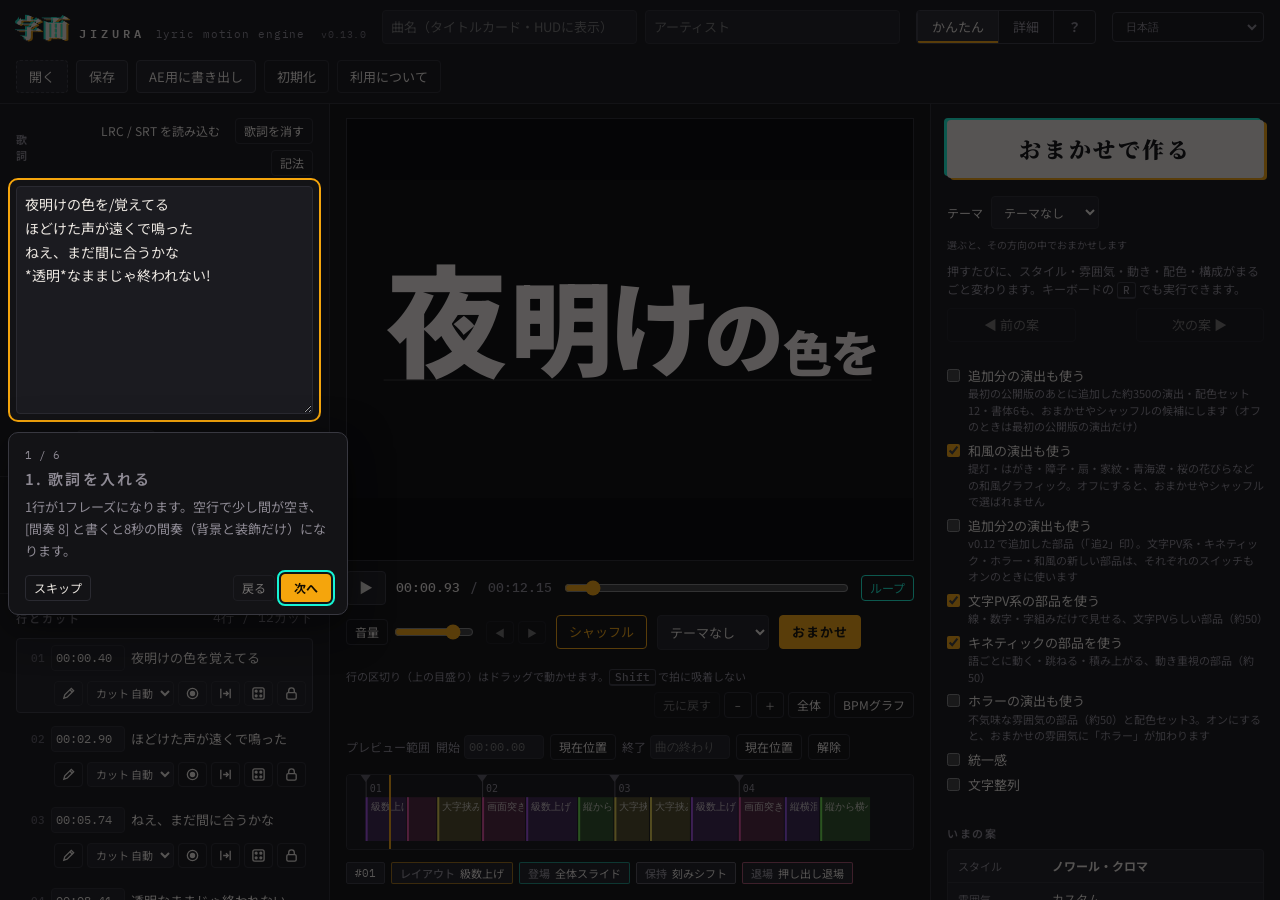
==== index.html @ b81c0132 "Merge upstream 852wa/JIZURA v0.13.0 into the fork Conflict resolution: - src/12_ui.js: kept both the" ====
<!doctype html>
<html lang="ja">
<head>
<meta charset="utf-8">
<meta name="viewport" content="width=device-width, initial-scale=1, viewport-fit=cover">
<title>JIZURA 字面</title>
<meta name="description" content="歌詞を入れると文字PV（リリックモーション）を自動で組み立てて MP4 に書き出すブラウザアプリ">
<link rel="canonical" href="https://852wa.github.io/JIZURA/">
<link rel="alternate" hreflang="ja" href="https://852wa.github.io/JIZURA/">
<link rel="alternate" hreflang="en" href="https://852wa.github.io/JIZURA/en/">
<link rel="alternate" hreflang="zh-Hant" href="https://852wa.github.io/JIZURA/zh-hant/">
<link rel="alternate" hreflang="zh-Hans" href="https://852wa.github.io/JIZURA/zh-hans/">
<link rel="alternate" hreflang="ko" href="https://852wa.github.io/JIZURA/ko/">
<link rel="alternate" hreflang="id-ID" href="https://852wa.github.io/JIZURA/id/">
<link rel="alternate" hreflang="vi" href="https://852wa.github.io/JIZURA/vi/">
<meta property="og:type" content="website">
<meta property="og:title" content="JIZURA 字面">
<meta property="og:description" content="歌詞を入れると文字PV（リリックモーション）を自動で組み立てて MP4 に書き出すブラウザアプリ">
<meta property="og:url" content="https://852wa.github.io/JIZURA/">
<meta name="twitter:card" content="summary">
<link rel="preconnect" href="https://fonts.googleapis.com">
<link rel="preconnect" href="https://fonts.gstatic.com" crossorigin>
<style>
:root {
  color-scheme: dark;
  --ink: #0c0c0e;
  --panel: #131316;
  --raised: #1b1b20;
  --raised2: #232329;
  --line: #2a2a31;
  --line2: #383840;
  --text: #ece7e1;
  --muted: #8e8a94;
  --faint: #5d5a63;
  --amber: #f5a50c;
  --cyan: #16f4d4;
  --rose: #ff6f9c;
  --danger: #ff5a6a;
  --ui: "IBM Plex Sans JP", "Noto Sans JP", "Hiragino Sans", "Yu Gothic UI", "Meiryo", system-ui, sans-serif;
  --mono: "IBM Plex Mono", "SFMono-Regular", Consolas, monospace;
  --brand: "Zen Old Mincho", "Noto Serif JP", "Yu Mincho", serif;
  --r: 4px;
}
html, body { height: 100%; }
[hidden] { display: none !important; }
body { margin: 0; background: var(--ink); color: var(--text); font: 13px/1.5 var(--ui); -webkit-font-smoothing: antialiased; }
* { box-sizing: border-box; }
button, input, select, textarea { font: inherit; color: inherit; }
:focus-visible { outline: 2px solid var(--cyan); outline-offset: 2px; }
@media (prefers-reduced-motion: reduce) { * { transition: none !important; } }

#app { display: flex; flex-direction: column; min-height: 100%; }

/* ---------- top bar ---------- */
.bar { display: flex; align-items: center; gap: 16px; padding-block: 10px; padding-inline: 16px; border-bottom: 1px solid var(--line); background: var(--panel); flex-wrap: wrap; }
.brand { display: flex; align-items: baseline; gap: 10px; min-width: 0; }
.brand .mark { font: 900 26px/1 var(--brand); letter-spacing: 0.02em; color: var(--text); text-shadow: -2px -1px 0 rgba(22,244,212,0.85), 2px 1px 0 rgba(245,165,12,0.9); }
.brand .word { font: 600 12px/1 var(--mono); letter-spacing: 0.34em; color: var(--text); }
.brand .tag { font: 400 11px/1 var(--mono); color: var(--muted); letter-spacing: 0.08em; }
.brand .ver { font: 400 10px/1 var(--mono); color: var(--muted); opacity: 0.8; margin-left: 6px; letter-spacing: 0.04em; }
.proj { display: flex; gap: 8px; flex: 1 1 280px; min-width: 0; }
.proj input { flex: 1 1 0; min-width: 0; }
.acts { display: flex; gap: 8px; flex-wrap: wrap; }
.lang-switch { display: inline-flex; align-items: center; gap: 3px; flex: none; font: 500 11px var(--mono); border: 1px solid var(--line2); border-radius: var(--r); padding: 3px; }
.lang-switch a, .lang-switch span { display: inline-block; padding: 3px 7px; color: var(--muted); text-decoration: none; border-radius: 2px; }
.lang-switch a:hover { color: var(--text); background: var(--raised2); }
.lang-switch [aria-current=page] { color: var(--ink); background: var(--amber); }
html[lang=en] { --ui: system-ui, -apple-system, "Segoe UI", sans-serif; --brand: Georgia, "Times New Roman", serif; }
html[lang=zh-Hant] { --ui: "Noto Sans TC", "PingFang TC", "Microsoft JhengHei", system-ui, sans-serif; }
html[lang=ko] { --ui: "Noto Sans KR", "Apple SD Gothic Neo", "Malgun Gothic", system-ui, sans-serif; --brand: "Noto Serif KR", "AppleMyungjo", "Batang", serif; }
html[lang=en] .work { grid-template-columns: minmax(315px, 365px) minmax(0, 1fr) minmax(350px, 395px); }
html[lang=en] .slider { grid-template-columns: 124px minmax(0, 1fr) 36px 30px; }
html[lang=en] .now-row { grid-template-columns: 105px minmax(0, 1fr); }
html[lang=en] .font-row { grid-template-columns: 95px minmax(0, 1fr); }
html[lang=en] .ln .tools select { max-width: 130px; }
html[lang=en] .fields .field { overflow-wrap: anywhere; }
html[lang=en] .easy-grid button, html[lang=en] .tabs button { white-space: normal; line-height: 1.2; }

/* ---------- controls ---------- */
input[type=text], input[type=number], input:not([type]), select, textarea {
  background: var(--raised); border: 1px solid var(--line); border-radius: var(--r); padding: 6px 8px; min-width: 0;
}
input[type=number] { font-family: var(--mono); }
textarea { width: 100%; resize: vertical; line-height: 1.7; }
select { padding-right: 4px; }
button { background: var(--raised); border: 1px solid var(--line2); border-radius: var(--r); padding: 6px 12px; cursor: pointer; white-space: nowrap; }
button:hover { background: var(--raised2); border-color: #4a4a54; }
button:disabled { opacity: 0.45; cursor: not-allowed; }
button.small { padding: 3px 8px; font-size: 12px; }
button.ghost { background: transparent; border-color: var(--line); }
button.primary { background: var(--amber); color: #120c00; border-color: var(--amber); font-weight: 700; }
button.primary:hover { background: #ffb52a; }
button.accent { border-color: var(--amber); color: var(--amber); background: transparent; }
button.accent:hover { background: rgba(245,165,12,0.1); }
button[aria-pressed=true] { border-color: var(--cyan); color: var(--cyan); }
button.icon { padding: 4px 6px; line-height: 0; }
button.icon svg { width: 15px; height: 15px; }
label.file { position: relative; display: inline-flex; align-items: center; gap: 6px; background: var(--raised); border: 1px dashed var(--line2); border-radius: var(--r); padding: 6px 12px; cursor: pointer; }
label.file:hover { border-color: var(--amber); }
label.file input { position: absolute; inset: 0; opacity: 0; cursor: pointer; width: 100%; }
.muted { color: var(--muted); }
.mono { font-family: var(--mono); }
h2, h3 { margin: 0; font-weight: 600; }
h2 { font-size: 11px; letter-spacing: 0.18em; color: var(--muted); }
h3 { font-size: 11px; letter-spacing: 0.14em; color: var(--muted); margin-top: 18px; margin-bottom: 8px; }

/* ---------- workspace ---------- */
.work { flex: 1; display: grid; grid-template-columns: minmax(270px, 330px) minmax(0, 1fr) minmax(290px, 350px); min-height: 0; }
.col { min-width: 0; min-height: 0; }
.col-left, .col-right { background: var(--panel); overflow: auto; }
.col-left { border-right: 1px solid var(--line); }
.col-right { border-left: 1px solid var(--line); }
.sec { padding: 14px 16px; border-bottom: 1px solid var(--line); display: flex; flex-direction: column; gap: 10px; }
.sec-h { display: flex; align-items: center; justify-content: space-between; gap: 8px; }
#lyrics { min-height: 150px; font-size: 14px; }
.syntax { font-size: 12px; color: var(--muted); background: var(--raised); border: 1px solid var(--line); border-radius: var(--r); padding: 10px 12px; }
.syntax code { font-family: var(--mono); color: var(--amber); }
.syntax ul { margin: 0; padding-left: 16px; display: grid; gap: 3px; }
.row { display: flex; align-items: center; gap: 8px; flex-wrap: wrap; }
.audio-name { font-size: 12px; overflow-wrap: anywhere; }
.fields { display: grid; grid-template-columns: repeat(3, minmax(0, 1fr)); gap: 8px; }
.field { display: flex; flex-direction: column; gap: 4px; font-size: 11px; color: var(--muted); }
.field input, .field select { width: 100%; }
.tapbox { border: 1px solid var(--amber); border-radius: var(--r); padding: 10px; display: grid; gap: 8px; background: rgba(245,165,12,0.06); }
.tapbox .next { font-size: 15px; }
button.tap { font: 700 18px/1 var(--mono); letter-spacing: 0.2em; padding: 16px; background: var(--amber); color: #120c00; border-color: var(--amber); }
/* タップ同期中は行一覧の自動スクロールで押せなくなるので、左カラムの先頭に貼り付けて固定する */
.col-left > #tapPanel { position: sticky; top: 0; z-index: 20; margin: 10px 12px; background-color: var(--panel); background-image: linear-gradient(rgba(245,165,12,0.10), rgba(245,165,12,0.10)); box-shadow: 0 10px 24px rgba(0,0,0,0.5); }
.tapbox.compact .hint { display: none; }
.tapbox .tap-opts { display: flex; gap: 14px; align-items: center; flex-wrap: wrap; font-size: 12px; color: var(--muted); }
.tapbox .tap-opts label { display: inline-flex; gap: 6px; align-items: center; }
.tapbox .tap-count { margin-left: 10px; font: 700 22px/1 var(--mono); color: var(--amber); }
/* 固定レイアウトにならない広さ／高さのときは、左カラムがスクロールしないのでビューポートに重ねて固定する */
@media (max-width: 1180px), (max-height: 619px) {
  .col-left > #tapPanel { position: fixed; top: 8px; left: 8px; right: 8px; bottom: auto; margin: 0; max-height: 62vh; overflow: auto; box-shadow: 0 14px 40px rgba(0,0,0,0.6); }
}

/* line list */
#lineList { list-style: none; margin: 0; padding: 0; display: grid; gap: 6px; }
.ln { display: grid; grid-template-columns: 22px 74px minmax(0, 1fr); gap: 4px 6px; align-items: center; padding: 6px; border: 1px solid transparent; border-radius: var(--r); }
.ln:hover { background: var(--raised); }
.ln.cur { border-color: var(--line2); background: var(--raised); }
.ln .no { font: 500 11px var(--mono); color: var(--faint); text-align: right; }
.ln .time { width: 100%; padding: 3px 4px; font-size: 12px; font-variant-numeric: tabular-nums; }
.ln .txt { overflow: hidden; text-overflow: ellipsis; white-space: nowrap; cursor: pointer; }
.ln .meta { grid-column: 2 / 4; display: flex; justify-content: space-between; align-items: flex-start; gap: 6px; flex-wrap: wrap; }
.ln .tools { display: flex; gap: 4px; flex: 0 1 auto; flex-wrap: wrap; justify-content: flex-end; margin-left: auto; }
.ln .tools select { padding: 2px 4px; font-size: 11px; max-width: 92px; width: auto; }
.ln .cuts { display: flex; gap: 4px; flex-wrap: wrap; min-width: 0; flex: 1 1 140px; }
.ln .cuts span { font-size: 10px; padding: 1px 6px; border-radius: 2px; border: 1px solid var(--line2); color: var(--muted); cursor: pointer; }
.ln .cuts span:hover { color: var(--text); border-color: var(--amber); }
.ln .cuts select.cut-lay { font-size: 10px; padding: 1px 4px; max-width: 112px; border: 1px solid var(--line2); border-radius: 2px; background: var(--raised); color: var(--text); }
.ln .cuts select.cut-lay.is-forced { border-color: var(--amber); color: var(--text); }

/* ---------- stage ---------- */
.col-stage { display: flex; flex-direction: column; gap: 10px; padding: 14px 16px; min-width: 0; }
.viewport { position: relative; width: 100%; background: #000; border: 1px solid var(--line); display: grid; place-items: center; overflow: hidden; }
.viewport canvas { display: block; width: 100%; height: auto; max-height: 68vh; object-fit: contain; }
.field-wide { grid-column: span 2; }
.lang-row { display: flex; align-items: center; flex-wrap: wrap; gap: 6px; margin-top: 6px; font-size: 11px; color: var(--muted); }
.lang-row select { width: auto; }
.key-badge { position: absolute; right: 10px; top: 10px; background: rgba(12,12,14,0.78); border: 1px solid var(--line2); color: #fff; padding: 3px 8px; border-radius: var(--r); font-size: 11px; pointer-events: none; letter-spacing: .04em; }
.key-badge i { display: inline-block; width: 9px; height: 9px; border-radius: 2px; margin-right: 6px; vertical-align: -1px; border: 1px solid rgba(255,255,255,.5); }
.overlay-msg { position: absolute; left: 12px; bottom: 12px; background: rgba(12,12,14,0.85); border: 1px solid var(--line2); padding: 6px 10px; border-radius: var(--r); font-size: 12px; }
.transport { display: flex; align-items: center; gap: 10px; flex-wrap: wrap; }
.transport .vol { display: inline-flex; align-items: center; gap: 4px; }
.transport .vol input[type=range] { flex: 0 0 80px; width: 80px; }
#btnLoop[data-mode="line"], #btnLoop[data-mode="cut"] { color: var(--amber); }
#btnLoop[aria-pressed="false"] { opacity: 0.55; }
.transport .tc { font: 500 13px var(--mono); font-variant-numeric: tabular-nums; }
.pv-bar { display: flex; align-items: center; gap: 6px; flex-wrap: wrap; margin: 2px 0 4px; font-size: 12px; }
.pv-bar .field.pv-field { display: inline-flex; flex-direction: row; align-items: center; gap: 4px; margin: 0; font-size: 12px; }
.pv-bar .field input { width: 80px; padding: 2px 4px; font-size: 12px; font-variant-numeric: tabular-nums; }
.pv-bar.on .pv-label { color: var(--cyan); }
.calm-box { display: flex; flex-wrap: wrap; align-items: center; gap: 6px 14px; padding: 8px 10px; margin-bottom: 10px; border: 1px solid var(--line); border-radius: var(--r); }
.calm-box .field.calm-field { display: inline-flex; flex-direction: row; align-items: center; gap: 6px; margin: 0; font-size: 12px; }
.calm-box .field.calm-field select { width: auto; }
.calm-box .calm-note { flex-basis: 100%; }
.calm-box.on { border-color: var(--cyan); }
.transport input[type=range] { flex: 1 1 160px; accent-color: var(--amber); }
button.play { width: 40px; height: 34px; padding: 0; font-size: 14px; }
/* timeline controls, export range, line tools */
.tl-bar { display: flex; justify-content: space-between; align-items: center; gap: 8px; margin: 8px 0 4px; flex-wrap: wrap; }
.tl-hint { font-size: 11px; }
.tl-btns { display: flex; gap: 4px; margin-left: auto; }
.rng-row { display: flex; align-items: center; gap: 6px; flex-wrap: wrap; margin: 10px 0 2px; font-size: 12px; }
.rng-row select { width: auto; max-width: 150px; }
.rng-lab { color: var(--muted); font-size: 11px; }
.rngInfo { font-size: 11px; }
.ln.in-range { border-color: var(--amber); }
.ln.is-inter .txt { color: var(--muted); font-style: italic; }
.ln .txt-edit { width: 100%; padding: 3px 6px; font-size: 13px; }
.ln .tools .icon[aria-pressed=true] { color: var(--amber); }
#timeline { width: 100%; height: 76px; display: block; background: var(--panel); border: 1px solid var(--line); border-radius: var(--r); cursor: pointer; touch-action: none; }
.tempo-wrap { margin-top: 6px; }
.tempo-wrap[hidden] { display: none; }
#tempoLane { width: 100%; height: 96px; display: block; background: var(--panel); border: 1px solid var(--line); border-radius: var(--r); cursor: crosshair; touch-action: none; }
.tempo-bar { display: flex; flex-wrap: wrap; align-items: center; gap: 6px 10px; margin-top: 6px; font-size: 12px; }
.tempo-hint { flex: 1 1 260px; }
.tempo-sel { display: flex; flex-wrap: wrap; align-items: center; gap: 6px 10px; }
.tempo-sel[hidden] { display: none; }
.tempo-sel .field input { width: 84px; }
#tlTempo[aria-pressed="true"] { color: var(--amber); border-color: currentColor; }
.cutinfo { display: flex; gap: 6px; flex-wrap: wrap; align-items: center; min-height: 26px; flex: none; }
.cutinfo .cut-roll { margin-left: 2px; }
.chip { font-size: 11px; padding: 2px 8px; border-radius: 2px; border: 1px solid var(--line2); color: var(--text); background: var(--raised); }
.chip b { font-weight: 500; color: var(--muted); margin-right: 5px; }
button.chip { cursor: pointer; font: inherit; }
button.chip:hover { border-color: var(--amber); color: var(--text); }
button.chip.is-forced { border-color: var(--amber); }
button.chip[aria-pressed=true] { border-color: var(--cyan); color: var(--cyan); }
.cut-pick { border: 1px solid var(--line); border-radius: var(--r); background: var(--panel); padding: 8px; max-height: min(42vh, 420px); overflow: auto; }
.cut-pick-h { display: flex; align-items: center; gap: 8px; margin-bottom: 8px; position: sticky; top: 0; background: var(--panel); z-index: 1; padding-bottom: 4px; }
.cut-pick-h strong { font-size: 12px; }
.cut-pick-h .muted { flex: 1; font-size: 11px; }
.cut-pick .tech-grid { display: grid; grid-template-columns: repeat(auto-fill, minmax(112px, 1fr)); gap: 8px; padding: 0; min-height: 96px; }
.cut-pick .tcard { cursor: pointer; width: 100%; text-align: left; }
.cut-pick .tcard.is-on { border-color: var(--amber); box-shadow: 0 0 0 1px var(--amber); }
.cut-pick .tcard canvas { width: 100%; aspect-ratio: 16 / 9; display: block; background: #0c0c0e; }
.chip { font-size: 11px; padding: 2px 8px; border-radius: 2px; border: 1px solid var(--line2); color: var(--text); background: var(--raised); }
.chip b { font-weight: 500; color: var(--muted); margin-right: 5px; }
.chip.l { border-color: rgba(245,165,12,0.6); }
.chip.e { border-color: rgba(22,244,212,0.55); }
.chip.x { border-color: rgba(255,111,156,0.6); }
.chip.h { border-color: #55525c; }
.hint { font-size: 12px; color: var(--muted); }

/* ---------- right panel ---------- */
.tabs { display: grid; grid-template-columns: repeat(4, 1fr); border-bottom: 1px solid var(--line); position: sticky; top: 0; background: var(--panel); z-index: 2; }
.tabs button { border: 0; border-radius: 0; background: transparent; padding: 11px 4px; color: var(--muted); border-bottom: 2px solid transparent; }
.tabs button[aria-selected=true] { color: var(--text); border-bottom-color: var(--amber); }
.tabpane { padding: 14px 16px 24px; }
.style-grid { display: grid; grid-template-columns: repeat(3, minmax(0, 1fr)); gap: 8px; }
.stile { display: flex; flex-direction: column; gap: 5px; padding: 0; border: 1px solid var(--line); background: transparent; border-radius: var(--r); overflow: hidden; text-align: left; }
.stile canvas { width: 100%; aspect-ratio: 16 / 9; display: block; }
.stile span { font-size: 11px; padding: 0 7px 6px; white-space: nowrap; overflow: hidden; text-overflow: ellipsis; }
.stile[aria-pressed=true] { border-color: var(--amber); box-shadow: 0 0 0 1px var(--amber); color: var(--text); }
.slider { display: grid; grid-template-columns: 96px minmax(0, 1fr) 36px 30px; gap: 8px; align-items: center; margin-bottom: 8px; }
.slider input { width: 100%; accent-color: var(--amber); }
.slider output { font: 500 11px var(--mono); color: var(--muted); text-align: right; }
.checks { display: grid; grid-template-columns: repeat(2, minmax(0, 1fr)); gap: 3px 10px; }
.checks label { display: flex; align-items: center; gap: 6px; font-size: 12px; padding: 2px 0; }
.checks input { accent-color: var(--amber); }
.tgroup .checks.tech-grid { display: grid; grid-template-columns: repeat(auto-fill, minmax(128px, 1fr)); gap: 8px; padding: 0 10px 10px; }
.tcard { display: flex; flex-direction: column; gap: 4px; padding: 0; border: 1px solid var(--line); border-radius: var(--r); overflow: hidden; background: var(--panel); cursor: pointer; }
.tcard:hover { border-color: var(--line2); }
.tcard canvas { width: 100%; aspect-ratio: 16 / 9; display: block; background: #0c0c0e; }
.tcard .tcard-name { display: flex; align-items: center; gap: 5px; font-size: 11px; padding: 0 6px 6px; min-width: 0; }
.tcard .tcard-name span { white-space: nowrap; overflow: hidden; text-overflow: ellipsis; min-width: 0; }
.tcard.set-off { opacity: 0.5; }
.group-h { display: flex; justify-content: space-between; align-items: center; margin-top: 16px; margin-bottom: 6px; }
.tgroup { border: 1px solid var(--line); border-radius: var(--r); margin-bottom: 8px; background: var(--raised); }
.tgroup summary { display: flex; justify-content: space-between; align-items: center; padding: 8px 10px; cursor: pointer; list-style: none; font-size: 12px; }
.tgroup summary::-webkit-details-marker { display: none; }
.tgroup summary::before { content: '▸'; color: var(--muted); margin-right: 8px; transition: transform .15s; }
.tgroup[open] summary::before { transform: rotate(90deg); }
.tgroup .tg-name { flex: 1; font-weight: 600; }
.tgroup .tg-cnt { color: var(--muted); font-size: 11px; }
/* locks: same look as the per-line lock button (icon ghost + SVG, accent colour while pressed) */
.tgroup summary .lk { flex: none; margin-left: 6px; }
.lk[aria-pressed="true"] { color: var(--amber); }
.tgroup .tg-tools { display: flex; gap: 6px; padding: 0 10px 8px; }
.tgroup .checks { padding: 0 10px 10px; }
.chip.t { border-color: rgba(180,140,255,0.6); }
.chip.b { border-color: rgba(120,200,120,0.55); }
.chip.c { border-color: rgba(120,170,255,0.6); }
.group-h:first-child { margin-top: 0; }
.color-row { display: grid; grid-template-columns: repeat(3, minmax(0, 1fr)); gap: 8px; }
.color-row label { display: flex; flex-direction: column; gap: 3px; font-size: 11px; color: var(--muted); }
.color-row input[type=color] { width: 100%; height: 28px; padding: 0; border: 1px solid var(--line); background: transparent; border-radius: var(--r); }
.font-row { display: grid; grid-template-columns: 70px minmax(0, 1fr); gap: 8px; align-items: center; margin-bottom: 6px; font-size: 12px; }
.progress { height: 6px; background: var(--raised2); border-radius: 3px; overflow: hidden; }
.progress i { display: block; height: 100%; width: 0; background: linear-gradient(90deg, var(--cyan), var(--amber)); }
.outbtns { display: grid; gap: 8px; margin-top: 12px; }
.outbtns button { padding: 10px 12px; }
.note { font-size: 12px; color: var(--muted); border-left: 2px solid var(--line2); padding-left: 10px; margin-top: 12px; }
.kbd { font: 500 11px var(--mono); border: 1px solid var(--line2); border-bottom-width: 2px; padding: 0 5px; border-radius: 3px; }

label.check { display: flex; align-items: flex-start; gap: 8px; margin-bottom: 8px; cursor: pointer; }
label.check input { margin: 3px 0 0; flex: none; accent-color: var(--amber); }
label.check small { display: block; font-size: 11px; color: var(--muted); }

/* ---------- modes / おまかせ ---------- */
.modes { display: inline-flex; border: 1px solid var(--line2); border-radius: var(--r); overflow: hidden; }
.modes button { border: 0; border-radius: 0; background: transparent; padding: 6px 14px; color: var(--muted); }
.modes button + button { border-left: 1px solid var(--line2); }
.modes button[aria-pressed=true] { background: var(--raised2); color: var(--text); box-shadow: inset 0 -2px 0 var(--amber); }
#app.is-easy .tabs, #app.is-easy .tabpane, #app.is-easy .pro-only { display: none !important; }
.hist-btns { display: inline-flex; gap: 4px; }
button.icon-txt { font-size: 10px; min-width: 28px; }
.transport #btnOmakase { letter-spacing: 0.08em; }

.easy { padding: 16px 16px 28px; display: grid; gap: 18px; }
.easy h3 { margin: 0 0 8px; }
.easy-hero { display: grid; gap: 10px; }
button.omakase {
  position: relative; padding: 18px 14px; font: 900 22px/1 var(--brand); letter-spacing: 0.12em;
  background: var(--text); color: var(--ink); border: 0; border-radius: var(--r);
  box-shadow: -3px -2px 0 var(--cyan), 3px 2px 0 var(--amber);
  transition: transform .12s ease, box-shadow .12s ease;
}
button.omakase:hover { background: #fff; box-shadow: -5px -3px 0 var(--cyan), 5px 3px 0 var(--amber); }
button.omakase:active { transform: translateY(1px) scale(0.99); box-shadow: -1px -1px 0 var(--cyan), 1px 1px 0 var(--amber); }
button.omakase:disabled { box-shadow: none; }
.easy-hero .hint { margin: 0; }
.hist-row { display: grid; grid-template-columns: 1fr auto 1fr; gap: 8px; align-items: center; }
.hist-row #histPos { font-size: 11px; text-align: center; min-width: 44px; }
.now { display: grid; gap: 1px; background: var(--line); border: 1px solid var(--line); border-radius: var(--r); overflow: hidden; }
.now-row { display: grid; grid-template-columns: 84px minmax(0, 1fr); gap: 10px; align-items: center; padding: 7px 10px; background: var(--raised); font-size: 12px; }
.now-row .k { color: var(--muted); font-size: 11px; }
.now-row .v { display: flex; align-items: center; gap: 8px; min-width: 0; overflow: hidden; text-overflow: ellipsis; white-space: nowrap; }
.now-row b { font-weight: 700; }
.tagl { font: 500 10px var(--mono); color: var(--cyan); border: 1px solid rgba(22,244,212,0.5); padding: 0 5px; border-radius: 2px; }
.easy-grid { display: grid; grid-template-columns: repeat(2, minmax(0, 1fr)); gap: 8px; }
.easy-grid button { padding: 10px 8px; }
.easy .fields { display: grid; grid-template-columns: repeat(3, minmax(0, 1fr)); gap: 8px; }
.easy .exp-box { margin-top: 10px; }
.swatches { display: inline-flex; gap: 3px; vertical-align: middle; }
.swatches i { width: 16px; height: 16px; border-radius: 2px; border: 1px solid rgba(255,255,255,0.18); display: inline-block; }
#paletteSwatch i { width: 22px; height: 22px; }
.toast {
  position: absolute; top: 12px; left: 50%; transform: translate(-50%, -6px); opacity: 0;
  display: flex; align-items: center; gap: 10px; max-width: calc(100% - 24px);
  background: rgba(12,12,14,0.9); border: 1px solid var(--line2); border-left: 2px solid var(--amber);
  padding: 7px 12px; border-radius: var(--r); font-size: 12px; white-space: nowrap; overflow: hidden; text-overflow: ellipsis; pointer-events: none;
  transition: opacity .2s ease, transform .2s ease;
}
.toast.in { opacity: 1; transform: translate(-50%, 0); }
.toast.out { opacity: 0; transform: translate(-50%, -6px); }

/* ---------- 利用について ---------- */
button.linkish { background: none; border: 0; padding: 4px 0; color: var(--muted); font-size: 12px; text-decoration: underline; text-underline-offset: 3px; cursor: pointer; justify-self: start; }
button.linkish:hover { color: var(--text); background: none; }
dialog.terms { width: min(520px, calc(100vw - 32px)); max-height: calc(100vh - 48px); overflow: auto; padding: 22px 24px 18px; background: var(--panel); color: var(--text); border: 1px solid var(--line2); border-radius: 8px; box-shadow: 0 20px 60px rgba(0,0,0,0.55); }
dialog.terms .reset-list { margin: 0 0 12px; padding-left: 18px; display: grid; gap: 3px; font-size: 13px; }
button.danger { background: #c9433a; border-color: #c9433a; color: #fff; font-weight: 700; }
button.danger:hover { background: #dd5146; }
.sec-btns { display: inline-flex; gap: 6px; }
.sec-btns label.file.small { padding: 3px 8px; font-size: 12px; border-style: solid; border-color: transparent; background: transparent; color: var(--fg, inherit); }
.sec-btns label.file.small:hover { border-color: var(--amber); }
dialog.terms::backdrop { background: rgba(6,6,8,0.66); }
dialog.terms h2 { font-size: 15px; letter-spacing: 0.08em; color: var(--text); margin: 0 0 14px; }
dialog.terms p { margin: 0 0 10px; line-height: 1.75; font-size: 13px; }
dialog.terms a { color: var(--cyan); word-break: break-all; }
.terms-main { border-left: 3px solid var(--amber); background: var(--raised); padding: 12px 14px 4px; border-radius: 0 var(--r) var(--r) 0; margin-bottom: 14px; }
.terms-main .terms-big { font-size: 15px; }
.terms-main strong { color: var(--amber); font-weight: 700; }
.terms-sub { color: var(--muted); font-size: 12px !important; }
.terms-note { font-size: 12px !important; }
.terms-oss { font-size: 12px; color: var(--muted); margin: 4px 0 14px; }
.terms-oss summary { cursor: pointer; }
.terms-oss p { font-size: 12px !important; margin-top: 6px; }
.terms-foot { display: flex; justify-content: space-between; align-items: center; gap: 12px; border-top: 1px solid var(--line); padding-top: 12px; }

/* ---------- fixed workspace (wide & tall enough windows) ----------
   The page no longer scrolls as a whole: the header and the preview + timeline stay put, and the
   lyrics / line list (left) and settings (right) scroll inside their own columns. */
@media (min-width: 1181px) and (min-height: 620px) {
  html.fixed-ok body { overflow: hidden; }
  html.fixed-ok #app { height: 100vh; height: 100dvh; min-height: 0; }
  html.fixed-ok .work { overflow: hidden; }
  html.fixed-ok .col-left, html.fixed-ok .col-right { overscroll-behavior: contain; }
  html.fixed-ok .col-stage { overflow: hidden auto; }
  html.fixed-ok .viewport { flex: 1 1 0; min-height: 180px; }
  html.fixed-ok .viewport canvas { max-height: none; }
}

/* ---------- responsive ---------- */
@media (max-width: 1180px) {
  .work { grid-template-columns: minmax(0, 1fr) minmax(0, 1fr); }
  html[lang=en] .work { grid-template-columns: minmax(0, 1fr) minmax(0, 1fr); }
  .col-stage { grid-column: 1 / -1; order: -1; }
  .col-left { border-right: 1px solid var(--line); }
  .col-right { border-left: 0; }
}
@media (max-width: 760px) {
  .work { grid-template-columns: minmax(0, 1fr); }
  html[lang=en] .work { grid-template-columns: minmax(0, 1fr); }
  .col-left, .col-right { border: 0; border-top: 1px solid var(--line); }
  .bar { gap: 10px; }
  .brand .tag { display: none; }
  .fields { grid-template-columns: repeat(2, minmax(0, 1fr)); }
  .easy .fields { grid-template-columns: repeat(3, minmax(0, 1fr)); }
  #app.is-easy .col-right { order: 0; border-top: 1px solid var(--line); }
  #app.is-easy .col-left { order: 1; }
  .transport .hist-btns { display: none; }
}

/* 追加分 / 和風 switches + badges */
.pick-sets { margin: 12px 0 6px; text-align: left; }
.pick-sets label.check { margin-bottom: 6px; }
.easy-hero .pick-sets { margin-top: 14px; }
.set-badge { display: inline-block; margin-left: 4px; padding: 0 4px; border: 1px solid var(--amber); border-radius: 3px; color: var(--amber); font-size: 10px; line-height: 15px; vertical-align: 1px; }
.set-badge.ex { border-color: var(--cyan, #4cc9d9); color: var(--cyan, #4cc9d9); }
.set-badge.set-horror { border-color: #c0544a; color: #e0786e; }
.set-badge.set-typo { border-color: #9aa3ad; color: #c5ccd3; }
.set-badge.set-kinetic { border-color: #7fbf6a; color: #9fd98a; }
.set-badge.set-extra2 { border-color: #b08adf; color: #c9a8f0; }
.checks label.set-off { opacity: 0.45; }
.checks label.set-off .set-badge { border-color: var(--muted); color: var(--muted); }
.stile { position: relative; }
.stile .badges { position: absolute; top: 4px; left: 4px; padding: 0; display: flex; gap: 3px; }
.stile .set-badge { margin: 0; padding: 0 4px; font-size: 10px; line-height: 15px; background: rgba(0,0,0,0.55); }
.stile.set-off { opacity: 0.55; }

/* ---------- かんたんモードの案内ツアー ---------- */
.tour { position: fixed; inset: 0; z-index: 200; pointer-events: auto; }
.tour-spot { position: fixed; border-radius: 8px; box-shadow: 0 0 0 9999px rgba(8, 8, 10, 0.66); outline: 2px solid var(--amber); transition: all 0.22s ease; pointer-events: none; }
.tour-bub { position: fixed; width: min(340px, calc(100vw - 24px)); background: var(--panel); color: var(--text); border: 1px solid var(--line2); border-radius: 10px; padding: 14px 16px 12px; box-shadow: 0 12px 40px rgba(0,0,0,0.5); transition: top 0.22s ease, left 0.22s ease; }
.tour-step { font-size: 11px; }
.tour-title { margin: 4px 0 6px; font-size: 15px; }
.tour-text { margin: 0 0 12px; font-size: 13px; line-height: 1.7; color: var(--muted); }
.tour-nav { display: flex; gap: 6px; align-items: center; }
.tour-sp { flex: 1; }
.tour-btn { min-width: 30px; font-weight: 700; }
button.small.primary { padding: 4px 12px; }

.lang-switch select { font: 500 11px var(--mono); padding: 3px 6px; width: auto; background: transparent; color: var(--muted); border: none; }
.sr-only { position: absolute; width: 1px; height: 1px; overflow: hidden; clip: rect(0 0 0 0); white-space: nowrap; }
.unify-box { margin-bottom: 10px; padding-bottom: 6px; border-bottom: 1px solid var(--line); }
.center-dir { gap: 6px; margin: -2px 0 8px 26px; font-size: 12px; }
.center-dir select { width: auto; }

/* ================= スマホ mode (#app.is-mobile) =================
   one column: sticky header with おまかせ, the preview right under it, then folding sections */
.omk-top, .menu-btn { display: none; }
.mode-mobile { display: none; }
@media (max-width: 900px), (pointer: coarse) { .mode-mobile { display: inline-block; } }
#app.is-mobile .mode-mobile { display: inline-block; }
#app.is-mobile .bar { position: sticky; top: 0; z-index: 40; gap: 8px; padding: 8px 10px; }
#app.is-mobile .brand .tag, #app.is-mobile .brand .word, #app.is-mobile .tour-btn { display: none; }
#app.is-mobile .brand .mark { font-size: 22px; }
#app.is-mobile .omk-top, #app.is-mobile .menu-btn { display: inline-block; }
#app.is-mobile .omk-top { order: 2; margin-left: auto; padding: 9px 16px; font-size: 15px; }
#app.is-mobile .menu-btn { order: 3; padding: 9px 10px; }
#app.is-mobile .modes { order: 4; flex: 1 1 100%; }
#app.is-mobile .modes button { flex: 1 1 0; padding: 7px 4px; }
#app.is-mobile .proj, #app.is-mobile .acts, #app.is-mobile .lang-switch { display: none; order: 5; flex: 1 1 100%; }
#app.is-mobile.menu-open .proj, #app.is-mobile.menu-open .acts, #app.is-mobile.menu-open .lang-switch { display: flex; }
#app.is-mobile .acts > * { flex: 1 1 auto; }
#app.is-mobile .work { display: flex; flex-direction: column; overflow: visible; }
#app.is-mobile .col-left, #app.is-mobile .col-right { overflow: visible; border: 0; border-top: 1px solid var(--line); }
#app.is-mobile .col-stage { order: -1; position: sticky; top: var(--mbar, 96px); z-index: 30; background: var(--ink); padding: 8px 10px; gap: 6px; box-shadow: 0 8px 18px rgba(0,0,0,0.45); }
#app.is-mobile .viewport canvas { max-height: 34vh; }
#app.is-mobile .tl-bar, #app.is-mobile .pv-bar, #app.is-mobile #timeline, #app.is-mobile .tempo-wrap, #app.is-mobile .cutinfo, #app.is-mobile .transport .vol, #app.is-mobile #btnLoop, #app.is-mobile #btnShuffle, #app.is-mobile #btnOmakase { display: none; }
#app.is-mobile .transport { gap: 8px; flex-wrap: nowrap; }
#app.is-mobile .transport .hist-btns { display: inline-flex; }
#app.is-mobile .col-right { order: 0; }
#app.is-mobile .col-left { order: 1; }
#app.is-mobile .easy-hero .omakase { display: none; }
#app.is-mobile button, #app.is-mobile select, #app.is-mobile input[type=text], #app.is-mobile label.file { min-height: 40px; }
#app.is-mobile button.small, #app.is-mobile .ln button, #app.is-mobile .ln select { min-height: 34px; }
#app.is-mobile .easy .fields, #app.is-mobile .fields { grid-template-columns: repeat(2, minmax(0, 1fr)); }
/* folding sections: tap the heading */
#app.is-mobile .sec > .sec-h h2 { cursor: pointer; font-size: 13px; }
#app.is-mobile .sec > .sec-h h2::before { content: '▾'; display: inline-block; width: 1.2em; color: var(--amber); }
#app.is-mobile .sec.fold > .sec-h h2::before { content: '▸'; }
#app.is-mobile .sec.fold > :not(.sec-h) { display: none !important; }
/* lines: one compact row each, tap to open its tools */
#app.is-mobile .ln { grid-template-columns: 22px minmax(0, 1fr); padding: 8px 6px; }
#app.is-mobile .ln .time { display: none; }
#app.is-mobile .ln .meta { display: none; grid-column: 1 / -1; }
#app.is-mobile .ln.open .meta { display: block; }
#app.is-mobile .ln .txt { white-space: nowrap; overflow: hidden; text-overflow: ellipsis; }
#app.is-mobile .ln.open .txt { white-space: normal; }
.exp-share { width: 100%; margin-bottom: 8px; }
#app.is-mobile .transport .tc.muted, #app.is-mobile #timeDur { display: none; }
#app.is-mobile .transport input[type=range] { flex: 1 1 40px; min-width: 0; }
#app.is-mobile .transport .hist-btns button { min-width: 36px; padding: 4px 8px; }
#app.is-mobile button.play { flex: none; width: 44px; }

/* カットの開始時刻 (詳細モード) and the cut playing now */
.ln .cut-pair { display: inline-flex; min-width: 0; gap: 2px; align-items: center; }
.ln .cut-time { width: 64px; font-size: 11px; padding: 2px 4px; }
.ln .cut-time.is-forced { border-color: var(--amber); }
.ln .cut-lay.playing { box-shadow: 0 0 0 2px var(--amber); }
.theme-row { display: flex; align-items: center; gap: 8px; flex-wrap: wrap; font-size: 12px; margin-top: 8px; }
.theme-row select { min-width: 9em; }
#app.is-easy .ln .cut-pair { display: none; }
.outbtns.out-png { grid-template-columns: repeat(auto-fit, minmax(140px, 1fr)); margin-top: 8px; }
.outbtns.out-png button { padding: 8px 10px; font-size: 12px; }
/* layout menus are filled on first use: keep their width fixed so nothing jumps */
.ln .cuts select.cut-lay { width: 112px; }
.ln .tools select.lay { width: 112px; }

/* files dragged over the window */
.drop-hint { position: fixed; inset: 0; z-index: 90; display: flex; align-items: center; justify-content: center; background: rgba(8,8,10,0.72); pointer-events: none; }
.drop-hint[hidden] { display: none; }
.drop-hint > div { display: flex; flex-direction: column; gap: 6px; align-items: center; text-align: center; padding: 26px 34px; margin: 16px; border: 2px dashed var(--cyan); border-radius: 12px; background: rgba(12,12,14,0.9); }
.drop-hint strong { font-size: 18px; }
.drop-hint span { font-size: 12px; opacity: 0.8; }
.sec-btns { flex-wrap: wrap; justify-content: flex-end; }
.sec-btns > * { white-space: nowrap; }

</style>
</head>
<body>
<div id="tour" class="tour" hidden role="dialog" aria-modal="true" aria-labelledby="tourTitle">
  <div class="tour-spot"></div>
  <div class="tour-bub">
    <div class="tour-step mono muted"></div>
    <h3 id="tourTitle" class="tour-title"></h3>
    <p class="tour-text"></p>
    <div class="tour-nav"><button class="tour-skip ghost small">スキップ</button><span class="tour-sp"></span><button class="tour-prev ghost small">戻る</button><button class="tour-next primary small">次へ</button></div>
  </div>
</div>
<div id="app">
  <header class="bar">
    <div class="brand"><span class="mark" aria-hidden="true">字面</span><span class="word">JIZURA</span><span class="tag">lyric motion engine</span><span class="ver">v0.13.0</span></div>
    <div class="proj">
      <input id="songTitle" type="text" placeholder="曲名（タイトルカード・HUDに表示）" aria-label="曲名">
      <input id="songArtist" type="text" placeholder="アーティスト" aria-label="アーティスト">
    </div>
    <button id="btnOmakaseTop" class="primary omk-top" title="スタイル・雰囲気・演出・配色をまるごとランダムに">おまかせ</button>
    <button id="btnMenu" class="ghost menu-btn" aria-expanded="false" aria-controls="appMenu">メニュー</button>
    <div class="modes" role="group" aria-label="表示モード">
      <button id="modeMobile" class="mode-mobile" aria-pressed="false" title="スマホ向けの画面（おまかせを上に固定、行はたたんで表示）">スマホ</button>
      <button id="modeEasy" aria-pressed="false" title="おまかせボタン中心のシンプルな画面">かんたん</button>
      <button id="modePro" aria-pressed="true" title="すべての設定を表示">詳細</button>
      <button id="btnTour" class="ghost tour-btn" title="かんたんモードの使い方を案内します" aria-label="使い方の案内">？</button>
    </div>
    <label class="lang-switch"><span class="sr-only">Language</span><select aria-label="Language" onchange="if(this.value)location.href=this.value"><option value="index.html" lang="ja" selected>日本語</option><option value="en/index.html" lang="en">English</option><option value="zh-hant/index.html" lang="zh-Hant">繁體中文</option><option value="zh-hans/index.html" lang="zh-Hans">简体中文</option><option value="ko/index.html" lang="ko">한국어</option><option value="id/index.html" lang="id-ID">Bahasa Indonesia</option><option value="vi/index.html" lang="vi">Tiếng Việt</option></select></label>
    <div class="acts">
      <label class="file" title="保存したプロジェクト(.json)を開く">開く<input id="fileProject" type="file" accept=".json,application/json"></label>
      <button id="btnSave" title="プロジェクトを .json で保存">保存</button>
      <button id="btnAE" title="After Effects パネル用の構成データを書き出す">AE用に書き出し</button>
      <button id="btnReset" class="ghost" title="歌詞・曲・設定・履歴をすべて消して、最初の状態に戻します">初期化</button>
      <button id="btnTerms" class="ghost terms-open" title="出力物の権利とライセンス">利用について</button>
    </div>
  </header>

  <main class="work">
    <!-- ================= left: lyrics & timing ================= -->
    <section class="col col-left" aria-label="歌詞とタイミング">
      <div id="tapPanel" class="tapbox" hidden>
          <div class="hint">曲に合わせて、各行が始まる瞬間に <span class="kbd">Space</span> かボタンを押してください。押し間違えたら <span class="kbd">Backspace</span> か「1つ戻る」。途中の行からやり直すときは、行一覧の ◎ を押します。1行に複数のカットがあるときは、カットが切り替わる瞬間に <span class="kbd">Tab</span> を押すと、その行のカットの開始時刻も合わせられます。</div>
          <div class="tap-opts"><label>速さ <select id="tapRate" aria-label="タップ中の再生速度"><option value="1">1×</option><option value="0.75">0.75×</option><option value="0.5">0.5×</option></select></label><label><input type="checkbox" id="tapCount"> カウントダウン</label></div>
          <div class="next">次: <b id="tapLine">—</b><b id="tapCountNum" class="tap-count" hidden></b></div>
          <button id="tapBtn" class="tap">TAP</button>
          <button id="tapBack" class="ghost">1つ戻る</button>
          <button id="tapStop" class="ghost">終了する</button>
      </div>
      <div class="sec">
        <div class="sec-h"><h2>歌詞</h2><span class="sec-btns"><label class="file ghost small" title="LRC ファイル（タイムスタンプ付きの歌詞）や字幕ファイル（SRT / VTT）を読み込み、今の歌詞と置き換えます（「元に戻す」で戻せます）。ファイルを画面にドロップしても読み込めます">LRC / SRT を読み込む<input id="fileLrc" type="file" accept=".lrc,.srt,.vtt,.txt,text/plain"></label><button id="btnClearLyrics" class="ghost small" title="歌詞と、行ごとのタイミング・指定・書き出す範囲を消します（「元に戻す」か Ctrl+Z で戻せます）">歌詞を消す</button><button id="btnSyntax" class="ghost small" aria-expanded="false">記法</button></span></div>
        <textarea id="lyrics" rows="9" spellcheck="false" aria-label="歌詞（1行 = 1フレーズ）"></textarea>
        <label class="lang-row">歌詞の言語<select id="lyricLang"><option value="auto">自動判定</option><option value="ja">日本語</option><option value="zh-Hant">繁體中文</option><option value="zh-Hans">简体中文</option><option value="ko">한국어</option><option value="en">English</option></select><span id="langNote" class="muted"></span></label>
        <div id="syntax" class="syntax" hidden>
          <ul>
            <li>1行が1フレーズ。空行は少し間を空けます</li>
            <li><code>夜明けの色を/覚えてる</code> … <code>/</code> でカットの切れ目を指定</li>
            <li><code>*透明*</code> … 強調（大きく・インパクト寄りの演出）</li>
            <li>行末の <code>!</code> … フラッシュと揺れを入れる</li>
            <li><code>歌詞|ruby or note</code> … 注釈レイアウトの小さな文字</li>
            <li><code>漢字《かんじ》</code> <code>｜夜明け《よあけ》</code> … ルビ（振り仮名）。「明朝とルビ」などで漢字の横・上に出ます</li>
            <li><code>[01:23.45]歌詞</code> … LRC のタイムスタンプをそのまま使用</li>
            <li><code>[間奏 8]</code> … 8秒の間奏（歌詞は出さず、背景と装飾だけ）。秒数を省くと4秒、タップ同期やマーカーで長さを合わせられます</li>
            <li><code>#</code> で始まる行 … コメント（無視）</li>
          </ul>
        </div>
      </div>

      <div class="sec">
        <div class="sec-h"><h2>曲とタイミング</h2></div>
        <div id="audioName" class="muted audio-name">曲なし（読み込むと拍を検出してカットを合わせます）</div>
        <div class="row">
          <label class="file" title="mp3 / wav / m4a など">曲を読み込む<input id="audioFile" type="file" accept="audio/*,.mp3,.wav,.m4a,.aac,.ogg,.flac"></label>
          <button id="btnTap" title="曲を再生しながら各行の頭でタップ">タップで同期</button>
        </div>
        <div class="fields pro-only">
          <label class="field">BPM<input id="bpm" type="number" min="0" max="300" step="0.1" placeholder="自動"></label>
          <label class="field">開始(秒)<input id="offset" type="number" min="0" step="0.05"></label>
          <label class="field">行の長さ<input id="lineScale" type="number" min="0.4" max="3" step="0.05"></label>
        </div>
        <div class="row pro-only">
          <label class="row" style="gap:6px"><input id="snap" type="checkbox"> 拍にスナップ</label>
          <button id="btnResetTimes" class="ghost small">手動タイミングを消す</button>
        </div>
      </div>

      <div class="sec">
        <div class="sec-h"><h2>行とカット</h2><span id="linesInfo" class="muted mono"></span></div>
        <ol id="lineList"></ol>
      </div>
    </section>

    <!-- ================= center: stage ================= -->
    <section class="col col-stage" aria-label="プレビュー">
      <div class="viewport" id="viewport"><canvas id="view" width="1280" height="720"></canvas><div id="viewMsg" class="overlay-msg" hidden></div><div id="keyBadge" class="key-badge" hidden></div><div id="toast" class="toast" role="status" aria-live="polite" hidden></div></div>
      <div class="transport">
        <button id="btnPlay" class="play" aria-label="再生">▶</button>
        <span id="timeNow" class="tc">00:00.00</span><span class="tc muted">/</span><span id="timeDur" class="tc muted">00:00.00</span>
        <input id="scrub" type="range" min="0" max="10000" value="0" aria-label="再生位置">
        <button id="btnLoop" class="ghost small" aria-pressed="true" title="全体を繰り返し">ループ</button>
        <span class="vol"><button id="btnMute" class="ghost small" aria-pressed="false" title="クリックで消音／解除（プレビューだけ。書き出しの音量は変わりません）">音量</button><input id="vol" type="range" min="0" max="100" value="80" aria-label="プレビューの音量"></span>
        <span class="hist-btns">
          <button id="btnPrev" class="ghost small icon-txt" title="前の案に戻る" aria-label="前の案">◀</button>
          <button id="btnNext" class="ghost small icon-txt" title="次の案へ進む" aria-label="次の案">▶</button>
        </span>
        <button id="btnShuffle" class="accent" title="設定はそのままで構成だけ再抽選（ロックした行は維持）">シャッフル</button>
        <select class="themeSel" aria-label="おまかせのテーマ" title="おまかせのテーマ（選ぶと、その方向の中でおまかせします。必要な部品のスイッチもオンになります）"><option value="">テーマなし</option><option value="lyricpv">文字PV</option><option value="kinetic">キネティック</option><option value="wa">和風</option><option value="horror">ホラー</option><option value="pop">ポップ</option><option value="ballad">バラード</option></select>
        <button id="btnOmakase" class="primary" title="スタイル・雰囲気・演出・配色をまるごとランダムに（キー R）">おまかせ</button>
      </div>
      <div class="tl-bar">
        <span class="tl-hint muted">行の区切り（上の目盛り）はドラッグで動かせます。<span class="kbd">Shift</span> で拍に吸着しない</span>
        <span class="tl-btns">
          <button id="btnUndoEdit" class="ghost small" title="歌詞・タイミングの変更を元に戻す（Ctrl+Z）" disabled>元に戻す</button>
          <button id="tlOut" class="ghost small icon-txt" title="縮小" aria-label="タイムラインを縮小">−</button>
          <button id="tlIn" class="ghost small icon-txt" title="拡大（タイムライン上でホイールでも）" aria-label="タイムラインを拡大">＋</button>
          <button id="tlFit" class="ghost small" title="全体を表示">全体</button>
          <button id="tlTempo" class="ghost small" aria-pressed="false" title="BPM の変化をグラフで描きます（DJ ミックスなど、途中でテンポが変わる曲に）">BPMグラフ</button>
        </span>
      </div>
      <div class="pv-bar" role="group" aria-label="プレビュー範囲">
        <span class="muted pv-label" title="再生をこの範囲だけにします（書き出しの範囲は変わりません）。キー I / O で現在位置を開始 / 終了に">プレビュー範囲</span>
        <label class="field pv-field">開始<input id="pvIn" class="mono" type="text" inputmode="decimal" spellcheck="false" placeholder="00:00.00" aria-label="プレビューの開始時刻"></label>
        <button id="pvInHere" class="ghost small" title="現在位置を開始にする（キー I）">現在位置</button>
        <label class="field pv-field">終了<input id="pvOut" class="mono" type="text" inputmode="decimal" spellcheck="false" placeholder="曲の終わり" aria-label="プレビューの終了時刻"></label>
        <button id="pvOutHere" class="ghost small" title="現在位置を終了にする（キー O）">現在位置</button>
        <button id="pvClear" class="ghost small" title="範囲を解除して曲全体を再生">解除</button>
      </div>
      <canvas id="timeline" aria-label="タイムライン（クリックで移動・行の区切りはドラッグで調整）"></canvas>
      <div id="tempoWrap" class="tempo-wrap" hidden>
        <canvas id="tempoLane" aria-label="BPM グラフ"></canvas>
        <div class="tempo-bar">
          <span class="muted tempo-hint">クリックで点を追加・ドラッグで移動（上下で BPM、左右で時刻）・右クリックで削除</span>
          <span id="tempoSel" class="tempo-sel" hidden>
            <label class="field">時刻（秒）<input id="tpT" type="number" min="0" step="0.01"></label>
            <label class="field">BPM<input id="tpB" type="number" min="20" max="400" step="0.01"></label>
            <label class="row"><input id="tpRamp" type="checkbox"> 前の点からなめらかに変化</label>
            <label class="row"><input id="tpAnchor" type="checkbox"> ここを拍の頭にする</label>
            <button id="tpDetect" class="ghost small" title="この点から先の約16秒の BPM を曲から検出します">曲から検出</button>
            <button id="tpDel" class="ghost small">点を消す</button>
          </span>
          <button id="tpAddHere" class="ghost small">再生位置に点を追加</button>
          <button id="tpAuto" class="ghost small" title="読み込んだ曲の BPM を 4 秒ごとに読み、変わるところに点を置きます（あとから直せます）">曲から自動で作る</button>
          <button id="tpClear" class="ghost small">グラフを消す</button>
        </div>
      </div>
      <div class="cutinfo" id="cutInfo"></div>
      <div id="cutPick" class="cut-pick pro-only" hidden>
        <div class="cut-pick-h">
          <strong id="cutPickTitle">手法</strong>
          <span class="muted" id="cutPickHint">このカットだけ差し替え</span>
          <button type="button" id="cutPickAuto" class="ghost small">自動</button>
          <button type="button" id="cutPickClose" class="ghost small" aria-label="閉じる">✕</button>
        </div>
        <div id="cutPickGrid" class="tech-grid checks"></div>
      </div>
    </section>

    <!-- ================= right: look & output ================= -->
    <section class="col col-right" aria-label="スタイルと書き出し">
      <div id="easyPanel" class="easy" hidden>
        <div class="easy-hero">
          <button id="btnOmakaseBig" class="omakase">おまかせで作る</button>
          <label class="theme-row">テーマ<select class="themeSel" aria-label="おまかせのテーマ"><option value="">テーマなし</option><option value="lyricpv">文字PV</option><option value="kinetic">キネティック</option><option value="wa">和風</option><option value="horror">ホラー</option><option value="pop">ポップ</option><option value="ballad">バラード</option></select><small class="muted">選ぶと、その方向の中でおまかせします</small></label>
          <p class="hint">押すたびに、スタイル・雰囲気・動き・配色・構成がまるごと変わります。キーボードの <span class="kbd">R</span> でも実行できます。</p>
          <div class="hist-row">
            <button id="btnPrev2" class="ghost">◀ 前の案</button>
            <span id="histPos" class="muted mono"></span>
            <button id="btnNext2" class="ghost">次の案 ▶</button>
          </div>
          <div class="pick-sets">
            <label class="check"><input id="eExtra" class="extra-toggle" type="checkbox"><span>追加分の演出も使う<small>最初の公開版のあとに追加した約350の演出・配色セット12・書体6も、おまかせやシャッフルの候補にします（オフのときは最初の公開版の演出だけ）</small></span></label>
            <label class="check"><input id="eWa" class="wa-toggle" type="checkbox" checked><span>和風の演出も使う<small>提灯・はがき・障子・扇・家紋・青海波・桜の花びらなどの和風グラフィック。オフにすると、おまかせやシャッフルで選ばれません</small></span></label>
            <label class="check"><input class="extra2-toggle" type="checkbox"><span>追加分2の演出も使う<small>v0.12 で追加した部品（「追2」印）。文字PV系・キネティック・ホラー・和風の新しい部品は、それぞれのスイッチもオンのときに使います</small></span></label>
            <label class="check"><input class="typo-toggle" type="checkbox" checked><span>文字PV系の部品を使う<small>線・数字・字組みだけで見せる、文字PVらしい部品（約50）</small></span></label>
            <label class="check"><input class="kinetic-toggle" type="checkbox" checked><span>キネティックの部品を使う<small>語ごとに動く・跳ねる・積み上がる、動き重視の部品（約50）</small></span></label>
            <label class="check"><input class="horror-toggle" type="checkbox"><span>ホラーの演出も使う<small>不気味な雰囲気の部品（約50）と配色セット3。オンにすると、おまかせの雰囲気に「ホラー」が加わります</small></span></label>
            <label class="check"><input class="unify-toggle" type="checkbox"><span>統一感</span></label>
            <label class="check"><input class="typeset-toggle" type="checkbox"><span>文字整列</span></label>
          </div>
        </div>
        <div class="easy-sec">
          <h3>いまの案</h3>
          <div id="easyNow" class="now"></div>
        </div>
        <div class="easy-sec">
          <h3>ここだけ変える</h3>
          <div class="easy-grid">
            <button id="eStyle" title="スタイルだけ別のものに">スタイル</button>
            <button id="ePalette" title="アクセント・ズレ色A/Bをランダムに">配色</button>
            <button id="eMood" title="動き・グリッチ・使う手法の雰囲気だけ">雰囲気</button>
            <button id="eCut" title="レイアウトと動きの組み合わせだけ">構成</button>
          </div>
        </div>
        <div class="easy-sec">
          <h3>書き出し</h3>
          <div class="fields">
            <label class="field">画面比<select id="eAspect"><option value="16:9">16:9</option><option value="9:16">9:16 縦</option><option value="4:3">4:3</option><option value="3:4">3:4 縦</option><option value="1:1">1:1</option><option value="4:5">4:5 縦</option><option value="21:9">21:9</option></select></label>
            <label class="field">解像度<select id="eRes"><option value="720">720p</option><option value="1080">1080p</option><option value="1440">1440p</option><option value="2160">4K</option></select></label>
            <label class="field">fps<select id="eFps"><option>24</option><option>30</option><option>60</option></select></label>
            <label class="field field-wide">背景<select id="eKey"><option value="off">通常（スタイルの背景）</option><option value="green">グリーンバック（合成用）</option><option value="black">ブラックバック（合成用）</option></select></label>
          </div>
          <label class="check center-free"><input id="eCenter" class="center-toggle" type="checkbox"><span>中央を空ける（キャラクター用）<small>中央にキャラクターなどを重ねる前提で、文字と演出を横長の画面では左右、縦長の画面では上下に、行ごとに交互に置きます。背景と画面効果は全体のままです（プレビューには空ける範囲を点線で表示）</small></span></label>
          <label class="row center-dir" hidden>縦長のとき<select class="centerDirSel" aria-label="縦長の画面での分け方"><option value="tb">上下に分ける</option><option value="lr">左右に分ける</option></select></label>
          <div class="rng-row"><span class="rng-lab">書き出す範囲</span><select class="rngFrom" aria-label="書き出す範囲の最初の行"></select><span class="muted">〜</span><select class="rngTo" aria-label="書き出す範囲の最後の行"></select><span class="rngInfo muted mono"></span></div>
          <div class="outbtns"><button id="eMP4" class="primary">MP4 を書き出す</button><button id="eMP4File" class="ghost mp4file" hidden title="保存先のファイルを先に選び、そこへ直接書き込みます。長い曲・1080p 以上でブラウザのメモリが足りずに失敗するときに使ってください（Chrome / Edge）">大きな動画用（ファイルに直接保存）</button><button id="eLRC" class="ghost" title="各行の開始時刻を付けた歌詞（.lrc）を書き出します。書き出す範囲を選んでいるときは、その行だけを動画の頭からの時刻で書き出します">LRC を書き出す</button></div>
          <div class="outbtns out-png"><button id="ePNG" class="ghost">連番PNG（ZIP）</button><button id="ePNGA" class="ghost">透過PNG（ZIP・背景なし）</button><button id="ePNGL" class="ghost" title="後景（背景のグラフィックと歌詞の後ろの装飾）と前景（歌詞とその装飾・ゴースト）を、別々のフォルダ（back / front）に透過PNGで書き出します。画面全体の演出は両方にかかるので、前景を後景の上に重ねると通常の見た目になります">透過PNG 前景／後景（ZIP）</button></div>
          <button class="terms-open linkish">書き出した動画の権利について</button>
          <div class="exp-box" hidden>
            <button class="exp-share primary" hidden>共有して保存</button>
            <div class="progress"><i class="exp-bar"></i></div>
            <div class="row" style="justify-content:space-between;margin-top:6px"><span class="exp-text muted mono">—</span><button class="exp-cancel ghost small">中止</button></div>
          </div>
        </div>
      </div>
      <nav class="tabs" role="tablist">
        <button role="tab" data-tab="style" aria-selected="true">スタイル</button>
        <button role="tab" data-tab="fx" aria-selected="false">演出</button>
        <button role="tab" data-tab="tech" aria-selected="false">手法</button>
        <button role="tab" data-tab="out" aria-selected="false">書き出し</button>
      </nav>

      <div class="tabpane" data-pane="style">
        <div id="styleGrid" class="style-grid"></div>
        <h3>フォントの役割</h3>
        <div id="fontRoles"></div>
        <div class="row" style="margin-top:8px">
          <input id="localFont" type="text" placeholder="PCのフォント名（例: 游明朝）" style="flex:1">
          <button id="btnAddFont">追加</button>
        </div>
        <div class="row" style="margin-top:8px"><label class="file">フォントファイル（.ttf/.otf）<input id="fontFile" type="file" accept=".ttf,.otf,.woff,.woff2"></label></div>
        <h3>Adobe Fonts</h3>
        <div class="row">
          <input id="adobeKit" type="text" placeholder="Web プロジェクト ID（例: abc1def）" style="flex:1" autocomplete="off" spellcheck="false">
          <button id="btnAdobeKit">キットを読み込む</button>
        </div>
        <div class="row" style="margin-top:6px">
          <input id="adobeFamily" type="text" placeholder="CSS で使うフォント名（例: a-otf-ryumin-pr6n）" style="flex:1" autocomplete="off" spellcheck="false">
          <button id="btnAdobeFamily">書体を追加</button>
        </div>
        <small class="muted adobe-note">Adobe Fonts の Web プロジェクトに、このページのドメインを登録してから ID を入れてください。キットの書体はフォントの役割で選べます</small>
        <h3>アクセント・ズレ色</h3>
        <label class="check"><input id="accentOn" type="checkbox"><span>自分の色で上書き<small>全シーンに適用。背景に合わせて明るさを自動調整します</small></span></label>
        <div class="color-row" id="colorRowAccent"></div>
        <div class="row" style="margin-top:10px">
          <button id="btnRandPalette" class="accent">ランダムに配色</button>
          <div id="paletteSwatch" class="swatches" aria-hidden="true"></div>
        </div>
        <h3>背景・文字色</h3>
        <label class="check"><input id="colorOn" type="checkbox"><span>メインの背景と文字を自分の色にする</span></label>
        <div class="color-row" id="colorRow"></div>
      </div>

      <div class="tabpane" data-pane="fx" hidden>
        <div class="calm-box">
          <label class="check" title="画面効果・つなぎ・カメラの動き・装飾・文字の加工をまとめて切り、全部の行を同じ動きにします"><input id="calmOn" type="checkbox"><span>落ち着いた演出</span></label>
          <label class="field calm-field">動き<select id="calmMotion" aria-label="落ち着いた演出の動き"><option value="fade">フェード</option><option value="chars">一字ずつフェード</option><option value="wipe">ワイプ</option><option value="cut">動きなし</option></select></label>
          <label class="check" title="文字を自分で動かすレイアウトを、中央・縦組・大きく・積み重ねのどれかに置き換えます"><input id="calmLayouts" type="checkbox" checked><span>レイアウトも控えめに</span></label>
          <small class="muted calm-note">行ごと・カットごとに指定した設定とロックした行はそのまま使います。オフにすれば元の演出に戻ります。</small>
        </div>
        <div class="unify-box">
          <label class="check"><input class="unify-toggle" type="checkbox"><span>統一感</span></label>
          <label class="check"><input class="typeset-toggle" type="checkbox"><span>文字整列</span></label>
        </div>
        <div id="fxSliders"></div>
        <div class="row" style="margin-top:6px">
          <label class="row" style="gap:6px"><input id="fxFlash" type="checkbox"> フラッシュ</label>
          <label class="row" style="gap:6px">コマ打ち <select id="fxKoma" title="動きを何枚/秒で描くか（出力fpsとは別）"><option value="0">フル（出力fpsのまま）</option><option value="12">2コマ打ち（12枚/秒）</option><option value="8">3コマ打ち（8枚/秒）</option></select></label>
        </div>
        <div class="row" style="margin-top:6px">
          <label class="row" style="gap:6px" title="レイアウトや装飾が添える「No.01」「#03」のような数字を描きません（歌詞に含まれる数字はそのまま）"><input id="fxHideNo" type="checkbox"> 飾りの数字を消す</label>
          <label class="row" style="gap:6px" title="レイアウトや装飾が添える「00:12.34」のような時刻を描きません（歌詞に含まれる時刻はそのまま）"><input id="fxHideTime" type="checkbox"> 飾りの時刻を消す</label>
        </div>
        <div class="fields" style="margin-top:12px">
          <label class="field">HUD<select id="fxHud"><option value="auto">スタイル次第</option><option value="on">常に表示</option><option value="off">表示しない</option></select></label>
          <label class="field">シード<input id="seed" type="number" step="1"></label>
          <label class="field">&nbsp;<button id="btnSeed" class="ghost">新しいシード</button></label>
        </div>
        <p class="note">同じシードなら同じ構成になります。行ごとの「再抽選」「ロック」は左の行リストから。</p>
      </div>

      <div class="tabpane" data-pane="tech" hidden>
        <div class="pick-sets">
          <label class="check"><input id="tExtra" class="extra-toggle" type="checkbox"><span>追加分の演出も使う<small>「追加」印の手法・スタイル・書体。オフのときは、おまかせやシャッフルで最初の公開版の演出だけを使います</small></span></label>
          <label class="check"><input id="tWa" class="wa-toggle" type="checkbox" checked><span>和風の演出も使う<small>「和」印の手法とスタイル。オフにすると、おまかせやシャッフルでは選ばれません（追加分の判定のあとに適用。行ごとに手動で指定した場合は使えます）</small></span></label>
          <label class="check"><input class="extra2-toggle" type="checkbox"><span>追加分2の演出も使う<small>v0.12 で追加した部品（「追2」印）。文字PV系・キネティック・ホラー・和風の新しい部品は、それぞれのスイッチもオンのときに使います</small></span></label>
          <label class="check"><input class="typo-toggle" type="checkbox" checked><span>文字PV系の部品を使う<small>「文」印の手法。オフにすると、おまかせやシャッフルでは選ばれません</small></span></label>
          <label class="check"><input class="kinetic-toggle" type="checkbox" checked><span>キネティックの部品を使う<small>「キ」印の手法。オフにすると、おまかせやシャッフルでは選ばれません</small></span></label>
          <label class="check"><input class="horror-toggle" type="checkbox"><span>ホラーの演出も使う<small>「ホ」印の手法とスタイル。おまかせでは雰囲気が「ホラー」のときだけ使います</small></span></label>
        </div>
        <div class="row" style="margin-bottom:10px"><input id="techFilter" type="text" placeholder="手法を名前で絞り込み" style="flex:1" aria-label="手法を名前で絞り込み"><span id="techTotal" class="muted mono"></span></div>
        <p class="note">画面に見えているプレビューは自動でループします。</p>
        <div id="techLists"></div>
      </div>

      <div class="tabpane" data-pane="out" hidden>
        <div class="fields">
          <label class="field">画面比<select id="outAspect"><option value="16:9">16:9</option><option value="9:16">9:16 縦</option><option value="4:3">4:3</option><option value="3:4">3:4 縦</option><option value="1:1">1:1</option><option value="4:5">4:5 縦</option><option value="21:9">21:9</option></select></label>
          <label class="field">解像度<select id="outRes"><option value="720">720p</option><option value="1080">1080p</option><option value="1440">1440p</option><option value="2160">4K</option></select></label>
          <label class="field">fps<select id="outFps"><option>24</option><option>30</option><option>60</option></select></label>
          <label class="field">画質<select id="outQuality"><option value="standard">標準</option><option value="high">高</option><option value="max">最高</option></select></label>
          <label class="field field-wide">背景<select id="outKey"><option value="off">通常（スタイルの背景）</option><option value="green">グリーンバック（合成用）</option><option value="black">ブラックバック（合成用）</option></select></label>
        </div>
        <p class="note key-note">グリーンバック／ブラックバックにすると、白い文字と演出だけを単色の背景の上に描きます（背景の模様・紙の質感・粒子・周辺減光は入りません）。プレビューにもそのまま反映されます。グリーンバックは動画編集ソフトのクロマキーで、ブラックバックは「スクリーン」合成や輝度キーで抜いて、別の映像の上に重ねられます。</p>
        <label class="check center-free"><input id="outCenter" class="center-toggle" type="checkbox"><span>中央を空ける（キャラクター用）<small>中央にキャラクターなどを重ねる前提で、文字と演出を横長の画面では左右、縦長の画面では上下に、行ごとに交互に置きます。背景と画面効果は全体のままです（プレビューには空ける範囲を点線で表示）</small></span></label>
          <label class="row center-dir" hidden>縦長のとき<select class="centerDirSel" aria-label="縦長の画面での分け方"><option value="tb">上下に分ける</option><option value="lr">左右に分ける</option></select></label>
        <label class="row" style="gap:6px;margin-top:10px"><input id="outAudio" type="checkbox" checked> 曲を動画に含める</label>
        <div class="rng-row"><span class="rng-lab">書き出す範囲</span><select class="rngFrom" aria-label="書き出す範囲の最初の行"></select><span class="muted">〜</span><select class="rngTo" aria-label="書き出す範囲の最後の行"></select><span class="rngInfo muted mono"></span></div>
        <div class="outbtns">
          <button id="btnMP4" class="primary">MP4 を書き出す</button>
          <button id="btnMP4File" class="mp4file" hidden title="保存先のファイルを先に選び、そこへ直接書き込みます。長い曲・1080p 以上でブラウザのメモリが足りずに失敗するときに使ってください（Chrome / Edge）">MP4（大きな動画用・ファイルに直接保存）</button>
          <button id="btnPNG">連番PNG（ZIP）</button>
          <button id="btnPNGA">透過PNG（ZIP・背景なし）</button>
          <button id="btnLRC" title="各行の開始時刻を付けた歌詞（.lrc）を書き出します。書き出す範囲を選んでいるときは、その行だけを動画の頭からの時刻で書き出します">歌詞（LRC）</button>
          <button id="btnPNGL" title="後景（背景のグラフィックと歌詞の後ろの装飾）と前景（歌詞とその装飾・ゴースト）を、別々のフォルダ（back / front）に透過PNGで書き出します。画面全体の演出は両方にかかるので、前景を後景の上に重ねると通常の見た目になります">透過PNG 前景／後景（ZIP）</button>
        </div>
        <div class="exp-box" hidden style="margin-top:12px">
          <button class="exp-share primary" hidden>共有して保存</button>
          <div class="progress"><i class="exp-bar"></i></div>
          <div class="row" style="justify-content:space-between;margin-top:6px"><span class="exp-text muted mono">—</span><button class="exp-cancel ghost small">中止</button></div>
        </div>
        <button class="terms-open linkish" style="margin-top:10px">書き出した動画・画像の権利とライセンスについて</button>
        <p class="note" id="codecNote">書き出しはこのブラウザの中で行われます（Chrome / Edge 推奨）。</p>
      </div>
    </section>
  </main>
</div>

<dialog id="resetDlg" class="terms" aria-labelledby="resetTitle">
  <form method="dialog">
    <h2 id="resetTitle">初期化</h2>
    <p>次のものをすべて消して、最初の状態に戻します。<strong>元に戻すことはできません。</strong></p>
    <ul class="reset-list">
      <li>歌詞・曲名・アーティスト</li>
      <li>読み込んだ曲（このブラウザに残していた分も）</li>
      <li>タイミング・行ごとの指定・書き出す範囲</li>
      <li>スタイル・演出・配色・書体などの設定</li>
      <li>案の履歴（◀ ▶）と、歌詞・タイミングの「元に戻す」の履歴</li>
    </ul>
    <p class="terms-sub">表示モード（かんたん／詳細）・プレビューの音量・画面の言語はそのままです。保存したプロジェクトファイル（.json）も消えません。</p>
    <div class="terms-foot"><span></span><span class="row"><button value="cancel" class="ghost">やめる</button><button value="reset" class="danger">初期化する</button></span></div>
  </form>
</dialog>
<dialog id="termsDlg" class="terms" aria-labelledby="termsTitle">
  <form method="dialog">
    <h2 id="termsTitle">利用について</h2>
    <div class="terms-main">
      <p class="terms-big">このツールで作った<strong>動画や画像（出力物）の権利は、作った人</strong>に帰属します。</p>
      <p class="terms-sub">※ 使った歌詞や曲の権利は、それぞれの権利者に帰属します。</p>
    </div>
    <p>ツール本体は <strong>MIT ライセンス</strong>で公開しています。詳細なライセンスはこちら：</p>
    <p><a href="https://github.com/852wa/JIZURA" target="_blank" rel="noopener">https://github.com/852wa/JIZURA</a></p>
    <p class="muted terms-note">入力した歌詞や曲は、このブラウザの中だけで処理され、サーバーには送信されません。</p>
    <details class="terms-oss"><summary>使用しているオープンソース</summary>
      <p>MP4 書き出し：mp4-muxer（MIT License）<br>フォント：Google Fonts 配布の各書体（SIL Open Font License 1.1）</p>
    </details>
    <div class="terms-foot"><span class="muted mono">© 2026 hakoniwa · MIT</span><button value="close" class="primary" autofocus>閉じる</button></div>
  </form>
</dialog>
<div id="dropHint" class="drop-hint" hidden><div><strong>ここにドロップして読み込み</strong><span>曲（mp3 / wav など）・歌詞（LRC / SRT / テキスト）・プロジェクト（.json）</span></div></div>

<script>
/*! mp4-muxer v5.2.2 | MIT License | (c) 2023 Vanilagy | see THIRD_PARTY_NOTICES.md */
"use strict";var Mp4Muxer=(()=>{var we=Object.defineProperty,at=Object.getOwnPropertyDescriptor,nt=Object.getOwnPropertyNames,ot=Object.prototype.hasOwnProperty,ht=(e,t)=>{for(var s in t)we(e,s,{get:t[s],enumerable:!0})},lt=(e,t,s,r)=>{if(t&&typeof t=="object"||typeof t=="function")for(let a of nt(t))!ot.call(e,a)&&a!==s&&we(e,a,{get:()=>t[a],enumerable:!(r=at(t,a))||r.enumerable});return e},ft=e=>lt(we({},"__esModule",{value:!0}),e),ve=(e,t,s)=>{if(!t.has(e))throw TypeError("Cannot "+s)},i=(e,t,s)=>(ve(e,t,"read from private field"),s?s.call(e):t.get(e)),d=(e,t,s)=>{if(t.has(e))throw TypeError("Cannot add the same private member more than once");t instanceof WeakSet?t.add(e):t.set(e,s)},C=(e,t,s,r)=>(ve(e,t,"write to private field"),r?r.call(e,s):t.set(e,s),s),ut=(e,t,s,r)=>({set _(a){C(e,t,a,s)},get _(){return i(e,t,r)}}),m=(e,t,s)=>(ve(e,t,"access private method"),s),Re={};ht(Re,{ArrayBufferTarget:()=>qe,FileSystemWritableFileStreamTarget:()=>Xe,Muxer:()=>vi,StreamTarget:()=>Te});var p=new Uint8Array(8),z=new DataView(p.buffer),y=e=>[(e%256+256)%256],c=e=>(z.setUint16(0,e,!1),[p[0],p[1]]),dt=e=>(z.setInt16(0,e,!1),[p[0],p[1]]),Pe=e=>(z.setUint32(0,e,!1),[p[1],p[2],p[3]]),n=e=>(z.setUint32(0,e,!1),[p[0],p[1],p[2],p[3]]),mt=e=>(z.setInt32(0,e,!1),[p[0],p[1],p[2],p[3]]),x=e=>(z.setUint32(0,Math.floor(e/2**32),!1),z.setUint32(4,e,!1),[p[0],p[1],p[2],p[3],p[4],p[5],p[6],p[7]]),ge=e=>(z.setInt16(0,2**8*e,!1),[p[0],p[1]]),A=e=>(z.setInt32(0,2**16*e,!1),[p[0],p[1],p[2],p[3]]),ye=e=>(z.setInt32(0,2**30*e,!1),[p[0],p[1],p[2],p[3]]),E=(e,t=!1)=>{let s=Array(e.length).fill(null).map((r,a)=>e.charCodeAt(a));return t&&s.push(0),s},se=e=>e&&e[e.length-1],Ce=e=>{let t;for(let s of e)(!t||s.presentationTimestamp>t.presentationTimestamp)&&(t=s);return t},O=(e,t,s=!0)=>{let r=e*t;return s?Math.round(r):r},Le=e=>{let t=e*(Math.PI/180),s=Math.cos(t),r=Math.sin(t);return[s,r,0,-r,s,0,0,0,1]},Ve=Le(0),je=e=>[A(e[0]),A(e[1]),ye(e[2]),A(e[3]),A(e[4]),ye(e[5]),A(e[6]),A(e[7]),ye(e[8])],X=e=>!e||typeof e!="object"?e:Array.isArray(e)?e.map(X):Object.fromEntries(Object.entries(e).map(([t,s])=>[t,X(s)])),V=e=>e>=0&&e<2**32,v=(e,t,s)=>({type:e,contents:t&&new Uint8Array(t.flat(10)),children:s}),w=(e,t,s,r,a)=>v(e,[y(t),Pe(s),r??[]],a),pt=e=>{let t=512;return e.fragmented?v("ftyp",[E("iso5"),n(t),E("iso5"),E("iso6"),E("mp41")]):v("ftyp",[E("isom"),n(t),E("isom"),e.holdsAvc?E("avc1"):[],E("mp41")])},Se=e=>({type:"mdat",largeSize:e}),ct=e=>({type:"free",size:e}),re=(e,t,s=!1)=>v("moov",null,[wt(t,e),...e.map(r=>vt(r,t)),s?Gt(e):null]),wt=(e,t)=>{let s=O(Math.max(0,...t.filter(l=>l.samples.length>0).map(l=>{const u=Ce(l.samples);return u.presentationTimestamp+u.duration})),Ae),r=Math.max(...t.map(l=>l.id))+1,a=!V(e)||!V(s),o=a?x:n;return w("mvhd",+a,0,[o(e),o(e),n(Ae),o(s),A(1),ge(1),Array(10).fill(0),je(Ve),Array(24).fill(0),n(r)])},vt=(e,t)=>v("trak",null,[gt(e,t),yt(e,t)]),gt=(e,t)=>{let s=Ce(e.samples),r=O(s?s.presentationTimestamp+s.duration:0,Ae),a=!V(t)||!V(r),o=a?x:n,l;return e.info.type==="video"?l=typeof e.info.rotation=="number"?Le(e.info.rotation):e.info.rotation:l=Ve,w("tkhd",+a,3,[o(t),o(t),n(e.id),n(0),o(r),Array(8).fill(0),c(0),c(0),ge(e.info.type==="audio"?1:0),c(0),je(l),A(e.info.type==="video"?e.info.width:0),A(e.info.type==="video"?e.info.height:0)])},yt=(e,t)=>v("mdia",null,[Ct(e,t),St(e.info.type==="video"?"vide":"soun"),Tt(e)]),Ct=(e,t)=>{let s=Ce(e.samples),r=O(s?s.presentationTimestamp+s.duration:0,e.timescale),a=!V(t)||!V(r),o=a?x:n;return w("mdhd",+a,0,[o(t),o(t),n(e.timescale),o(r),c(21956),c(0)])},St=e=>w("hdlr",0,0,[E("mhlr"),E(e),n(0),n(0),n(0),E("mp4-muxer-hdlr",!0)]),Tt=e=>v("minf",null,[e.info.type==="video"?bt():_t(),kt(),At(e)]),bt=()=>w("vmhd",0,1,[c(0),c(0),c(0),c(0)]),_t=()=>w("smhd",0,0,[c(0),c(0)]),kt=()=>v("dinf",null,[Et()]),Et=()=>w("dref",0,0,[n(1)],[zt()]),zt=()=>w("url ",0,1),At=e=>{const t=e.compositionTimeOffsetTable.length>1||e.compositionTimeOffsetTable.some(s=>s.sampleCompositionTimeOffset!==0);return v("stbl",null,[Ot(e),Vt(e),jt(e),$t(e),Ht(e),qt(e),t?Xt(e):null])},Ot=e=>w("stsd",0,0,[n(1)],[e.info.type==="video"?Mt(ri[e.info.codec],e):Rt(ni[e.info.codec],e)]),Mt=(e,t)=>v(e,[Array(6).fill(0),c(1),c(0),c(0),Array(12).fill(0),c(t.info.width),c(t.info.height),n(4718592),n(4718592),n(0),c(1),Array(32).fill(0),c(24),dt(65535)],[ai[t.info.codec](t),t.info.decoderConfig.colorSpace?Ut(t):null]),Bt={bt709:1,bt470bg:5,smpte170m:6},It={bt709:1,smpte170m:6,"iec61966-2-1":13},Dt={rgb:0,bt709:1,bt470bg:5,smpte170m:6},Ut=e=>v("colr",[E("nclx"),c(Bt[e.info.decoderConfig.colorSpace.primaries]),c(It[e.info.decoderConfig.colorSpace.transfer]),c(Dt[e.info.decoderConfig.colorSpace.matrix]),y((e.info.decoderConfig.colorSpace.fullRange?1:0)<<7)]),xt=e=>e.info.decoderConfig&&v("avcC",[...new Uint8Array(e.info.decoderConfig.description)]),Wt=e=>e.info.decoderConfig&&v("hvcC",[...new Uint8Array(e.info.decoderConfig.description)]),Ft=e=>{if(!e.info.decoderConfig)return null;let t=e.info.decoderConfig;if(!t.colorSpace)throw new Error("'colorSpace' is required in the decoder config for VP9.");let s=t.codec.split("."),r=Number(s[1]),a=Number(s[2]),u=(Number(s[3])<<4)+(0<<1)+Number(t.colorSpace.fullRange);return w("vpcC",1,0,[y(r),y(a),y(u),y(2),y(2),y(2),c(0)])},Nt=()=>{let s=(1<<7)+1;return v("av1C",[s,0,0,0])},Rt=(e,t)=>v(e,[Array(6).fill(0),c(1),c(0),c(0),n(0),c(t.info.numberOfChannels),c(16),c(0),c(0),A(t.info.sampleRate)],[oi[t.info.codec](t)]),Pt=e=>{let t=new Uint8Array(e.info.decoderConfig.description);return w("esds",0,0,[n(58753152),y(32+t.byteLength),c(1),y(0),n(75530368),y(18+t.byteLength),y(64),y(21),Pe(0),n(130071),n(130071),n(92307584),y(t.byteLength),...t,n(109084800),y(1),y(2)])},Lt=e=>{let t=3840,s=0;const r=e.info.decoderConfig?.description;if(r){if(r.byteLength<18)throw new TypeError("Invalid decoder description provided for Opus; must be at least 18 bytes long.");const a=ArrayBuffer.isView(r)?new DataView(r.buffer,r.byteOffset,r.byteLength):new DataView(r);t=a.getUint16(10,!0),s=a.getInt16(14,!0)}return v("dOps",[y(0),y(e.info.numberOfChannels),c(t),n(e.info.sampleRate),ge(s),y(0)])},Vt=e=>w("stts",0,0,[n(e.timeToSampleTable.length),e.timeToSampleTable.map(t=>[n(t.sampleCount),n(t.sampleDelta)])]),jt=e=>{if(e.samples.every(s=>s.type==="key"))return null;let t=[...e.samples.entries()].filter(([,s])=>s.type==="key");return w("stss",0,0,[n(t.length),t.map(([s])=>n(s+1))])},$t=e=>w("stsc",0,0,[n(e.compactlyCodedChunkTable.length),e.compactlyCodedChunkTable.map(t=>[n(t.firstChunk),n(t.samplesPerChunk),n(1)])]),Ht=e=>w("stsz",0,0,[n(0),n(e.samples.length),e.samples.map(t=>n(t.size))]),qt=e=>e.finalizedChunks.length>0&&se(e.finalizedChunks).offset>=2**32?w("co64",0,0,[n(e.finalizedChunks.length),e.finalizedChunks.map(t=>x(t.offset))]):w("stco",0,0,[n(e.finalizedChunks.length),e.finalizedChunks.map(t=>n(t.offset))]),Xt=e=>w("ctts",0,0,[n(e.compositionTimeOffsetTable.length),e.compositionTimeOffsetTable.map(t=>[n(t.sampleCount),n(t.sampleCompositionTimeOffset)])]),Gt=e=>v("mvex",null,e.map(Zt)),Zt=e=>w("trex",0,0,[n(e.id),n(1),n(0),n(0),n(0)]),$e=(e,t)=>v("moof",null,[Kt(e),...t.map(Qt)]),Kt=e=>w("mfhd",0,0,[n(e)]),He=e=>{let t=0,s=0,r=0,a=0,o=e.type==="delta";return s|=+o,o?t|=1:t|=2,t<<24|s<<16|r<<8|a},Qt=e=>v("traf",null,[Jt(e),Yt(e),ei(e)]),Jt=e=>{let t=0;t|=8,t|=16,t|=32,t|=131072;let s=e.currentChunk.samples[1]??e.currentChunk.samples[0],r={duration:s.timescaleUnitsToNextSample,size:s.size,flags:He(s)};return w("tfhd",0,t,[n(e.id),n(r.duration),n(r.size),n(r.flags)])},Yt=e=>w("tfdt",1,0,[x(O(e.currentChunk.startTimestamp,e.timescale))]),ei=e=>{let t=e.currentChunk.samples.map(D=>D.timescaleUnitsToNextSample),s=e.currentChunk.samples.map(D=>D.size),r=e.currentChunk.samples.map(He),a=e.currentChunk.samples.map(D=>O(D.presentationTimestamp-D.decodeTimestamp,e.timescale)),o=new Set(t),l=new Set(s),u=new Set(r),g=new Set(a),b=u.size===2&&r[0]!==r[1],U=o.size>1,ie=l.size>1,st=!b&&u.size>1,rt=g.size>1||[...g].some(D=>D!==0),L=0;return L|=1,L|=4*+b,L|=256*+U,L|=512*+ie,L|=1024*+st,L|=2048*+rt,w("trun",1,L,[n(e.currentChunk.samples.length),n(e.currentChunk.offset-e.currentChunk.moofOffset||0),b?n(r[0]):[],e.currentChunk.samples.map((D,ce)=>[U?n(t[ce]):[],ie?n(s[ce]):[],st?n(r[ce]):[],rt?mt(a[ce]):[]])])},ti=e=>v("mfra",null,[...e.map(ii),si()]),ii=(e,t)=>w("tfra",1,0,[n(e.id),n(63),n(e.finalizedChunks.length),e.finalizedChunks.map(r=>[x(O(r.startTimestamp,e.timescale)),x(r.moofOffset),n(t+1),n(1),n(1)])]),si=()=>w("mfro",0,0,[n(0)]),ri={avc:"avc1",hevc:"hvc1",vp9:"vp09",av1:"av01"},ai={avc:xt,hevc:Wt,vp9:Ft,av1:Nt},ni={aac:"mp4a",opus:"Opus"},oi={aac:Pt,opus:Lt},hi=Symbol("isTarget"),ae=class{},qe=class extends ae{constructor(){super(...arguments),this.buffer=null}},Te=class extends ae{constructor(e){if(super(),this.options=e,typeof e!="object")throw new TypeError("StreamTarget requires an options object to be passed to its constructor.");if(e.onData){if(typeof e.onData!="function")throw new TypeError("options.onData, when provided, must be a function.");if(e.onData.length<2)throw new TypeError("options.onData, when provided, must be a function that takes in at least two arguments (data and position). Ignoring the position argument, which specifies the byte offset at which the data is to be written, can lead to broken outputs.")}if(e.chunked!==void 0&&typeof e.chunked!="boolean")throw new TypeError("options.chunked, when provided, must be a boolean.");if(e.chunkSize!==void 0&&(!Number.isInteger(e.chunkSize)||e.chunkSize<1024))throw new TypeError("options.chunkSize, when provided, must be an integer and not smaller than 1024.")}},Xe=class extends ae{constructor(e,t){if(super(),this.stream=e,this.options=t,!(e instanceof FileSystemWritableFileStream))throw new TypeError("FileSystemWritableFileStreamTarget requires a FileSystemWritableFileStream instance.");if(t!==void 0&&typeof t!="object")throw new TypeError("FileSystemWritableFileStreamTarget's options, when provided, must be an object.");if(t&&t.chunkSize!==void 0&&(!Number.isInteger(t.chunkSize)||t.chunkSize<=0))throw new TypeError("options.chunkSize, when provided, must be a positive integer")}},W,j,Ge=class{constructor(){this.pos=0,d(this,W,new Uint8Array(8)),d(this,j,new DataView(i(this,W).buffer)),this.offsets=new WeakMap}seek(e){this.pos=e}writeU32(e){i(this,j).setUint32(0,e,!1),this.write(i(this,W).subarray(0,4))}writeU64(e){i(this,j).setUint32(0,Math.floor(e/2**32),!1),i(this,j).setUint32(4,e,!1),this.write(i(this,W).subarray(0,8))}writeAscii(e){for(let t=0;t<e.length;t++)i(this,j).setUint8(t%8,e.charCodeAt(t)),t%8===7&&this.write(i(this,W));e.length%8!==0&&this.write(i(this,W).subarray(0,e.length%8))}writeBox(e){if(this.offsets.set(e,this.pos),e.contents&&!e.children)this.writeBoxHeader(e,e.size??e.contents.byteLength+8),this.write(e.contents);else{let t=this.pos;if(this.writeBoxHeader(e,0),e.contents&&this.write(e.contents),e.children)for(let a of e.children)a&&this.writeBox(a);let s=this.pos,r=e.size??s-t;this.seek(t),this.writeBoxHeader(e,r),this.seek(s)}}writeBoxHeader(e,t){this.writeU32(e.largeSize?1:t),this.writeAscii(e.type),e.largeSize&&this.writeU64(t)}measureBoxHeader(e){return 8+(e.largeSize?8:0)}patchBox(e){let t=this.pos;this.seek(this.offsets.get(e)),this.writeBox(e),this.seek(t)}measureBox(e){if(e.contents&&!e.children)return this.measureBoxHeader(e)+e.contents.byteLength;{let t=this.measureBoxHeader(e);if(e.contents&&(t+=e.contents.byteLength),e.children)for(let s of e.children)s&&(t+=this.measureBox(s));return t}}};W=new WeakMap,j=new WeakMap;var ne,F,G,Z,oe,be,li=class extends Ge{constructor(e){super(),d(this,oe),d(this,ne,void 0),d(this,F,new ArrayBuffer(2**16)),d(this,G,new Uint8Array(i(this,F))),d(this,Z,0),C(this,ne,e)}write(e){m(this,oe,be).call(this,this.pos+e.byteLength),i(this,G).set(e,this.pos),this.pos+=e.byteLength,C(this,Z,Math.max(i(this,Z),this.pos))}finalize(){m(this,oe,be).call(this,this.pos),i(this,ne).buffer=i(this,F).slice(0,Math.max(i(this,Z),this.pos))}};ne=new WeakMap,F=new WeakMap,G=new WeakMap,Z=new WeakMap,oe=new WeakSet,be=function(e){let t=i(this,F).byteLength;for(;t<e;)t*=2;if(t===i(this,F).byteLength)return;let s=new ArrayBuffer(t),r=new Uint8Array(s);r.set(i(this,G),0),C(this,F,s),C(this,G,r)};var fi=2**24,ui=2,K,N,Q,B,_,he,_e,ke,Ze,Ee,Ke,J,le,ze=class extends Ge{constructor(e){super(),d(this,he),d(this,ke),d(this,Ee),d(this,J),d(this,K,void 0),d(this,N,[]),d(this,Q,void 0),d(this,B,void 0),d(this,_,[]),C(this,K,e),C(this,Q,e.options?.chunked??!1),C(this,B,e.options?.chunkSize??fi)}write(e){i(this,N).push({data:e.slice(),start:this.pos}),this.pos+=e.byteLength}flush(){if(i(this,N).length===0)return;let e=[],t=[...i(this,N)].sort((s,r)=>s.start-r.start);e.push({start:t[0].start,size:t[0].data.byteLength});for(let s=1;s<t.length;s++){let r=e[e.length-1],a=t[s];a.start<=r.start+r.size?r.size=Math.max(r.size,a.start+a.data.byteLength-r.start):e.push({start:a.start,size:a.data.byteLength})}for(let s of e){s.data=new Uint8Array(s.size);for(let r of i(this,N))s.start<=r.start&&r.start<s.start+s.size&&s.data.set(r.data,r.start-s.start);i(this,Q)?(m(this,he,_e).call(this,s.data,s.start),m(this,J,le).call(this)):i(this,K).options.onData?.(s.data,s.start)}i(this,N).length=0}finalize(){i(this,Q)&&m(this,J,le).call(this,!0)}};K=new WeakMap,N=new WeakMap,Q=new WeakMap,B=new WeakMap,_=new WeakMap,he=new WeakSet,_e=function(e,t){let s=i(this,_).findIndex(u=>u.start<=t&&t<u.start+i(this,B));s===-1&&(s=m(this,Ee,Ke).call(this,t));let r=i(this,_)[s],a=t-r.start,o=e.subarray(0,Math.min(i(this,B)-a,e.byteLength));r.data.set(o,a);let l={start:a,end:a+o.byteLength};if(m(this,ke,Ze).call(this,r,l),r.written[0].start===0&&r.written[0].end===i(this,B)&&(r.shouldFlush=!0),i(this,_).length>ui){for(let u=0;u<i(this,_).length-1;u++)i(this,_)[u].shouldFlush=!0;m(this,J,le).call(this)}o.byteLength<e.byteLength&&m(this,he,_e).call(this,e.subarray(o.byteLength),t+o.byteLength)},ke=new WeakSet,Ze=function(e,t){let s=0,r=e.written.length-1,a=-1;for(;s<=r;){let o=Math.floor(s+(r-s+1)/2);e.written[o].start<=t.start?(s=o+1,a=o):r=o-1}for(e.written.splice(a+1,0,t),(a===-1||e.written[a].end<t.start)&&a++;a<e.written.length-1&&e.written[a].end>=e.written[a+1].start;)e.written[a].end=Math.max(e.written[a].end,e.written[a+1].end),e.written.splice(a+1,1)},Ee=new WeakSet,Ke=function(e){let s={start:Math.floor(e/i(this,B))*i(this,B),data:new Uint8Array(i(this,B)),written:[],shouldFlush:!1};return i(this,_).push(s),i(this,_).sort((r,a)=>r.start-a.start),i(this,_).indexOf(s)},J=new WeakSet,le=function(e=!1){for(let t=0;t<i(this,_).length;t++){let s=i(this,_)[t];if(!(!s.shouldFlush&&!e)){for(let r of s.written)i(this,K).options.onData?.(s.data.subarray(r.start,r.end),s.start+r.start);i(this,_).splice(t--,1)}}};var di=class extends ze{constructor(e){super(new Te({onData:(t,s)=>e.stream.write({type:"write",data:t,position:s}),chunked:!0,chunkSize:e.options?.chunkSize}))}},Ae=1e3,mi=["avc","hevc","vp9","av1"],pi=["aac","opus"],ci=2082844800,wi=["strict","offset","cross-track-offset"],h,f,fe,k,T,S,$,H,Oe,R,P,Y,Me,Qe,Be,Je,Ie,Ye,De,et,Ue,tt,ue,xe,M,I,We,it,ee,de,me,Fe,q,te,pe,Ne,vi=class{constructor(e){if(d(this,Me),d(this,Be),d(this,Ie),d(this,De),d(this,Ue),d(this,ue),d(this,M),d(this,We),d(this,ee),d(this,me),d(this,q),d(this,pe),d(this,h,void 0),d(this,f,void 0),d(this,fe,void 0),d(this,k,void 0),d(this,T,null),d(this,S,null),d(this,$,Math.floor(Date.now()/1e3)+ci),d(this,H,[]),d(this,Oe,1),d(this,R,[]),d(this,P,[]),d(this,Y,!1),m(this,Me,Qe).call(this,e),e.video=X(e.video),e.audio=X(e.audio),e.fastStart=X(e.fastStart),this.target=e.target,C(this,h,{firstTimestampBehavior:"strict",...e}),e.target instanceof qe)C(this,f,new li(e.target));else if(e.target instanceof Te)C(this,f,new ze(e.target));else if(e.target instanceof Xe)C(this,f,new di(e.target));else throw new Error(`Invalid target: ${e.target}`);m(this,De,et).call(this),m(this,Be,Je).call(this)}addVideoChunk(e,t,s,r){if(!(e instanceof EncodedVideoChunk))throw new TypeError("addVideoChunk's first argument (sample) must be of type EncodedVideoChunk.");if(t&&typeof t!="object")throw new TypeError("addVideoChunk's second argument (meta), when provided, must be an object.");if(s!==void 0&&(!Number.isFinite(s)||s<0))throw new TypeError("addVideoChunk's third argument (timestamp), when provided, must be a non-negative real number.");if(r!==void 0&&!Number.isFinite(r))throw new TypeError("addVideoChunk's fourth argument (compositionTimeOffset), when provided, must be a real number.");let a=new Uint8Array(e.byteLength);e.copyTo(a),this.addVideoChunkRaw(a,e.type,s??e.timestamp,e.duration,t,r)}addVideoChunkRaw(e,t,s,r,a,o){if(!(e instanceof Uint8Array))throw new TypeError("addVideoChunkRaw's first argument (data) must be an instance of Uint8Array.");if(t!=="key"&&t!=="delta")throw new TypeError("addVideoChunkRaw's second argument (type) must be either 'key' or 'delta'.");if(!Number.isFinite(s)||s<0)throw new TypeError("addVideoChunkRaw's third argument (timestamp) must be a non-negative real number.");if(!Number.isFinite(r)||r<0)throw new TypeError("addVideoChunkRaw's fourth argument (duration) must be a non-negative real number.");if(a&&typeof a!="object")throw new TypeError("addVideoChunkRaw's fifth argument (meta), when provided, must be an object.");if(o!==void 0&&!Number.isFinite(o))throw new TypeError("addVideoChunkRaw's sixth argument (compositionTimeOffset), when provided, must be a real number.");if(m(this,pe,Ne).call(this),!i(this,h).video)throw new Error("No video track declared.");if(typeof i(this,h).fastStart=="object"&&i(this,T).samples.length===i(this,h).fastStart.expectedVideoChunks)throw new Error(`Cannot add more video chunks than specified in 'fastStart' (${i(this,h).fastStart.expectedVideoChunks}).`);let l=m(this,ue,xe).call(this,i(this,T),e,t,s,r,a,o);if(i(this,h).fastStart==="fragmented"&&i(this,S)){for(;i(this,P).length>0&&i(this,P)[0].decodeTimestamp<=l.decodeTimestamp;){let u=i(this,P).shift();m(this,M,I).call(this,i(this,S),u)}l.decodeTimestamp<=i(this,S).lastDecodeTimestamp?m(this,M,I).call(this,i(this,T),l):i(this,R).push(l)}else m(this,M,I).call(this,i(this,T),l)}addAudioChunk(e,t,s){if(!(e instanceof EncodedAudioChunk))throw new TypeError("addAudioChunk's first argument (sample) must be of type EncodedAudioChunk.");if(t&&typeof t!="object")throw new TypeError("addAudioChunk's second argument (meta), when provided, must be an object.");if(s!==void 0&&(!Number.isFinite(s)||s<0))throw new TypeError("addAudioChunk's third argument (timestamp), when provided, must be a non-negative real number.");let r=new Uint8Array(e.byteLength);e.copyTo(r),this.addAudioChunkRaw(r,e.type,s??e.timestamp,e.duration,t)}addAudioChunkRaw(e,t,s,r,a){if(!(e instanceof Uint8Array))throw new TypeError("addAudioChunkRaw's first argument (data) must be an instance of Uint8Array.");if(t!=="key"&&t!=="delta")throw new TypeError("addAudioChunkRaw's second argument (type) must be either 'key' or 'delta'.");if(!Number.isFinite(s)||s<0)throw new TypeError("addAudioChunkRaw's third argument (timestamp) must be a non-negative real number.");if(!Number.isFinite(r)||r<0)throw new TypeError("addAudioChunkRaw's fourth argument (duration) must be a non-negative real number.");if(a&&typeof a!="object")throw new TypeError("addAudioChunkRaw's fifth argument (meta), when provided, must be an object.");if(m(this,pe,Ne).call(this),!i(this,h).audio)throw new Error("No audio track declared.");if(typeof i(this,h).fastStart=="object"&&i(this,S).samples.length===i(this,h).fastStart.expectedAudioChunks)throw new Error(`Cannot add more audio chunks than specified in 'fastStart' (${i(this,h).fastStart.expectedAudioChunks}).`);let o=m(this,ue,xe).call(this,i(this,S),e,t,s,r,a);if(i(this,h).fastStart==="fragmented"&&i(this,T)){for(;i(this,R).length>0&&i(this,R)[0].decodeTimestamp<=o.decodeTimestamp;){let l=i(this,R).shift();m(this,M,I).call(this,i(this,T),l)}o.decodeTimestamp<=i(this,T).lastDecodeTimestamp?m(this,M,I).call(this,i(this,S),o):i(this,P).push(o)}else m(this,M,I).call(this,i(this,S),o)}finalize(){if(i(this,Y))throw new Error("Cannot finalize a muxer more than once.");if(i(this,h).fastStart==="fragmented"){for(let t of i(this,R))m(this,M,I).call(this,i(this,T),t);for(let t of i(this,P))m(this,M,I).call(this,i(this,S),t);m(this,me,Fe).call(this,!1)}else i(this,T)&&m(this,ee,de).call(this,i(this,T)),i(this,S)&&m(this,ee,de).call(this,i(this,S));let e=[i(this,T),i(this,S)].filter(Boolean);if(i(this,h).fastStart==="in-memory"){let t;for(let r=0;r<2;r++){let a=re(e,i(this,$)),o=i(this,f).measureBox(a);t=i(this,f).measureBox(i(this,k));let l=i(this,f).pos+o+t;for(let u of i(this,H)){u.offset=l;for(let{data:g}of u.samples)l+=g.byteLength,t+=g.byteLength}if(l<2**32)break;t>=2**32&&(i(this,k).largeSize=!0)}let s=re(e,i(this,$));i(this,f).writeBox(s),i(this,k).size=t,i(this,f).writeBox(i(this,k));for(let r of i(this,H))for(let a of r.samples)i(this,f).write(a.data),a.data=null}else if(i(this,h).fastStart==="fragmented"){let t=i(this,f).pos,s=ti(e);i(this,f).writeBox(s);let r=i(this,f).pos-t;i(this,f).seek(i(this,f).pos-4),i(this,f).writeU32(r)}else{let t=i(this,f).offsets.get(i(this,k)),s=i(this,f).pos-t;i(this,k).size=s,i(this,k).largeSize=s>=2**32,i(this,f).patchBox(i(this,k));let r=re(e,i(this,$));if(typeof i(this,h).fastStart=="object"){i(this,f).seek(i(this,fe)),i(this,f).writeBox(r);let a=t-i(this,f).pos;i(this,f).writeBox(ct(a))}else i(this,f).writeBox(r)}m(this,q,te).call(this),i(this,f).finalize(),C(this,Y,!0)}};return h=new WeakMap,f=new WeakMap,fe=new WeakMap,k=new WeakMap,T=new WeakMap,S=new WeakMap,$=new WeakMap,H=new WeakMap,Oe=new WeakMap,R=new WeakMap,P=new WeakMap,Y=new WeakMap,Me=new WeakSet,Qe=function(e){if(typeof e!="object")throw new TypeError("The muxer requires an options object to be passed to its constructor.");if(!(e.target instanceof ae))throw new TypeError("The target must be provided and an instance of Target.");if(e.video){if(!mi.includes(e.video.codec))throw new TypeError(`Unsupported video codec: ${e.video.codec}`);if(!Number.isInteger(e.video.width)||e.video.width<=0)throw new TypeError(`Invalid video width: ${e.video.width}. Must be a positive integer.`);if(!Number.isInteger(e.video.height)||e.video.height<=0)throw new TypeError(`Invalid video height: ${e.video.height}. Must be a positive integer.`);const t=e.video.rotation;if(typeof t=="number"&&![0,90,180,270].includes(t))throw new TypeError(`Invalid video rotation: ${t}. Has to be 0, 90, 180 or 270.`);if(Array.isArray(t)&&(t.length!==9||t.some(s=>typeof s!="number")))throw new TypeError(`Invalid video transformation matrix: ${t.join()}`);if(e.video.frameRate!==void 0&&(!Number.isInteger(e.video.frameRate)||e.video.frameRate<=0))throw new TypeError(`Invalid video frame rate: ${e.video.frameRate}. Must be a positive integer.`)}if(e.audio){if(!pi.includes(e.audio.codec))throw new TypeError(`Unsupported audio codec: ${e.audio.codec}`);if(!Number.isInteger(e.audio.numberOfChannels)||e.audio.numberOfChannels<=0)throw new TypeError(`Invalid number of audio channels: ${e.audio.numberOfChannels}. Must be a positive integer.`);if(!Number.isInteger(e.audio.sampleRate)||e.audio.sampleRate<=0)throw new TypeError(`Invalid audio sample rate: ${e.audio.sampleRate}. Must be a positive integer.`)}if(e.firstTimestampBehavior&&!wi.includes(e.firstTimestampBehavior))throw new TypeError(`Invalid first timestamp behavior: ${e.firstTimestampBehavior}`);if(typeof e.fastStart=="object"){if(e.video){if(e.fastStart.expectedVideoChunks===void 0)throw new TypeError("'fastStart' is an object but is missing property 'expectedVideoChunks'.");if(!Number.isInteger(e.fastStart.expectedVideoChunks)||e.fastStart.expectedVideoChunks<0)throw new TypeError("'expectedVideoChunks' must be a non-negative integer.")}if(e.audio){if(e.fastStart.expectedAudioChunks===void 0)throw new TypeError("'fastStart' is an object but is missing property 'expectedAudioChunks'.");if(!Number.isInteger(e.fastStart.expectedAudioChunks)||e.fastStart.expectedAudioChunks<0)throw new TypeError("'expectedAudioChunks' must be a non-negative integer.")}}else if(![!1,"in-memory","fragmented"].includes(e.fastStart))throw new TypeError("'fastStart' option must be false, 'in-memory', 'fragmented' or an object.");if(e.minFragmentDuration!==void 0&&(!Number.isFinite(e.minFragmentDuration)||e.minFragmentDuration<0))throw new TypeError("'minFragmentDuration' must be a non-negative number.")},Be=new WeakSet,Je=function(){if(i(this,f).writeBox(pt({holdsAvc:i(this,h).video?.codec==="avc",fragmented:i(this,h).fastStart==="fragmented"})),C(this,fe,i(this,f).pos),i(this,h).fastStart==="in-memory")C(this,k,Se(!1));else if(i(this,h).fastStart!=="fragmented"){if(typeof i(this,h).fastStart=="object"){let e=m(this,Ie,Ye).call(this);i(this,f).seek(i(this,f).pos+e)}C(this,k,Se(!0)),i(this,f).writeBox(i(this,k))}m(this,q,te).call(this)},Ie=new WeakSet,Ye=function(){if(typeof i(this,h).fastStart!="object")return;let e=0,t=[i(this,h).fastStart.expectedVideoChunks,i(this,h).fastStart.expectedAudioChunks];for(let s of t)s&&(e+=8*Math.ceil(.6666666666666666*s),e+=4*s,e+=12*Math.ceil(.6666666666666666*s),e+=4*s,e+=8*s);return e+=4096,e},De=new WeakSet,et=function(){if(i(this,h).video&&C(this,T,{id:1,info:{type:"video",codec:i(this,h).video.codec,width:i(this,h).video.width,height:i(this,h).video.height,rotation:i(this,h).video.rotation??0,decoderConfig:null},timescale:i(this,h).video.frameRate??57600,samples:[],finalizedChunks:[],currentChunk:null,firstDecodeTimestamp:void 0,lastDecodeTimestamp:-1,timeToSampleTable:[],compositionTimeOffsetTable:[],lastTimescaleUnits:null,lastSample:null,compactlyCodedChunkTable:[]}),i(this,h).audio&&(C(this,S,{id:i(this,h).video?2:1,info:{type:"audio",codec:i(this,h).audio.codec,numberOfChannels:i(this,h).audio.numberOfChannels,sampleRate:i(this,h).audio.sampleRate,decoderConfig:null},timescale:i(this,h).audio.sampleRate,samples:[],finalizedChunks:[],currentChunk:null,firstDecodeTimestamp:void 0,lastDecodeTimestamp:-1,timeToSampleTable:[],compositionTimeOffsetTable:[],lastTimescaleUnits:null,lastSample:null,compactlyCodedChunkTable:[]}),i(this,h).audio.codec==="aac")){let e=m(this,Ue,tt).call(this,2,i(this,h).audio.sampleRate,i(this,h).audio.numberOfChannels);i(this,S).info.decoderConfig={codec:i(this,h).audio.codec,description:e,numberOfChannels:i(this,h).audio.numberOfChannels,sampleRate:i(this,h).audio.sampleRate}}},Ue=new WeakSet,tt=function(e,t,s){let a=[96e3,88200,64e3,48e3,44100,32e3,24e3,22050,16e3,12e3,11025,8e3,7350].indexOf(t),o=s,l="";l+=e.toString(2).padStart(5,"0"),l+=a.toString(2).padStart(4,"0"),a===15&&(l+=t.toString(2).padStart(24,"0")),l+=o.toString(2).padStart(4,"0");let u=Math.ceil(l.length/8)*8;l=l.padEnd(u,"0");let g=new Uint8Array(l.length/8);for(let b=0;b<l.length;b+=8)g[b/8]=parseInt(l.slice(b,b+8),2);return g},ue=new WeakSet,xe=function(e,t,s,r,a,o,l){let u=r/1e6,g=(r-(l??0))/1e6,b=a/1e6,U=m(this,We,it).call(this,u,g,e);return u=U.presentationTimestamp,g=U.decodeTimestamp,o?.decoderConfig&&(e.info.decoderConfig===null?e.info.decoderConfig=o.decoderConfig:Object.assign(e.info.decoderConfig,o.decoderConfig)),{presentationTimestamp:u,decodeTimestamp:g,duration:b,data:t,size:t.byteLength,type:s,timescaleUnitsToNextSample:O(b,e.timescale)}},M=new WeakSet,I=function(e,t){i(this,h).fastStart!=="fragmented"&&e.samples.push(t);const s=O(t.presentationTimestamp-t.decodeTimestamp,e.timescale);if(e.lastTimescaleUnits!==null){let a=O(t.decodeTimestamp,e.timescale,!1),o=Math.round(a-e.lastTimescaleUnits);if(e.lastTimescaleUnits+=o,e.lastSample.timescaleUnitsToNextSample=o,i(this,h).fastStart!=="fragmented"){let l=se(e.timeToSampleTable);l.sampleCount===1?(l.sampleDelta=o,l.sampleCount++):l.sampleDelta===o?l.sampleCount++:(l.sampleCount--,e.timeToSampleTable.push({sampleCount:2,sampleDelta:o}));const u=se(e.compositionTimeOffsetTable);u.sampleCompositionTimeOffset===s?u.sampleCount++:e.compositionTimeOffsetTable.push({sampleCount:1,sampleCompositionTimeOffset:s})}}else e.lastTimescaleUnits=0,i(this,h).fastStart!=="fragmented"&&(e.timeToSampleTable.push({sampleCount:1,sampleDelta:O(t.duration,e.timescale)}),e.compositionTimeOffsetTable.push({sampleCount:1,sampleCompositionTimeOffset:s}));e.lastSample=t;let r=!1;if(!e.currentChunk)r=!0;else{let a=t.presentationTimestamp-e.currentChunk.startTimestamp;if(i(this,h).fastStart==="fragmented"){let o=i(this,T)??i(this,S);const l=i(this,h).minFragmentDuration??1;e===o&&t.type==="key"&&a>=l&&(r=!0,m(this,me,Fe).call(this))}else r=a>=.5}r&&(e.currentChunk&&m(this,ee,de).call(this,e),e.currentChunk={startTimestamp:t.presentationTimestamp,samples:[]}),e.currentChunk.samples.push(t)},We=new WeakSet,it=function(e,t,s){const r=i(this,h).firstTimestampBehavior==="strict",a=s.lastDecodeTimestamp===-1;if(r&&a&&t!==0)throw new Error(`The first chunk for your media track must have a timestamp of 0 (received DTS=${t}).Non-zero first timestamps are often caused by directly piping frames or audio data from a MediaStreamTrack into the encoder. Their timestamps are typically relative to the age of thedocument, which is probably what you want.

If you want to offset all timestamps of a track such that the first one is zero, set firstTimestampBehavior: 'offset' in the options.
`);if(i(this,h).firstTimestampBehavior==="offset"||i(this,h).firstTimestampBehavior==="cross-track-offset"){s.firstDecodeTimestamp===void 0&&(s.firstDecodeTimestamp=t);let l;i(this,h).firstTimestampBehavior==="offset"?l=s.firstDecodeTimestamp:l=Math.min(i(this,T)?.firstDecodeTimestamp??1/0,i(this,S)?.firstDecodeTimestamp??1/0),t-=l,e-=l}if(t<s.lastDecodeTimestamp)throw new Error(`Timestamps must be monotonically increasing (DTS went from ${s.lastDecodeTimestamp*1e6} to ${t*1e6}).`);return s.lastDecodeTimestamp=t,{presentationTimestamp:e,decodeTimestamp:t}},ee=new WeakSet,de=function(e){if(i(this,h).fastStart==="fragmented")throw new Error("Can't finalize individual chunks if 'fastStart' is set to 'fragmented'.");if(e.currentChunk){if(e.finalizedChunks.push(e.currentChunk),i(this,H).push(e.currentChunk),(e.compactlyCodedChunkTable.length===0||se(e.compactlyCodedChunkTable).samplesPerChunk!==e.currentChunk.samples.length)&&e.compactlyCodedChunkTable.push({firstChunk:e.finalizedChunks.length,samplesPerChunk:e.currentChunk.samples.length}),i(this,h).fastStart==="in-memory"){e.currentChunk.offset=0;return}e.currentChunk.offset=i(this,f).pos;for(let t of e.currentChunk.samples)i(this,f).write(t.data),t.data=null;m(this,q,te).call(this)}},me=new WeakSet,Fe=function(e=!0){if(i(this,h).fastStart!=="fragmented")throw new Error("Can't finalize a fragment unless 'fastStart' is set to 'fragmented'.");let t=[i(this,T),i(this,S)].filter(u=>u&&u.currentChunk);if(t.length===0)return;let s=ut(this,Oe)._++;if(s===1){let u=re(t,i(this,$),!0);i(this,f).writeBox(u)}let r=i(this,f).pos,a=$e(s,t);i(this,f).writeBox(a);{let u=Se(!1),g=0;for(let U of t)for(let ie of U.currentChunk.samples)g+=ie.size;let b=i(this,f).measureBox(u)+g;b>=4294967296&&(u.largeSize=!0,b=i(this,f).measureBox(u)+g),u.size=b,i(this,f).writeBox(u)}for(let u of t){u.currentChunk.offset=i(this,f).pos,u.currentChunk.moofOffset=r;for(let g of u.currentChunk.samples)i(this,f).write(g.data),g.data=null}let o=i(this,f).pos;i(this,f).seek(i(this,f).offsets.get(a));let l=$e(s,t);i(this,f).writeBox(l),i(this,f).seek(o);for(let u of t)u.finalizedChunks.push(u.currentChunk),i(this,H).push(u.currentChunk),u.currentChunk=null;e&&m(this,q,te).call(this)},q=new WeakSet,te=function(){i(this,f)instanceof ze&&i(this,f).flush()},pe=new WeakSet,Ne=function(){if(i(this,Y))throw new Error("Cannot add new video or audio chunks after the file has been finalized.")},ft(Re)})();typeof module=="object"&&typeof module.exports=="object"&&Object.assign(module.exports,Mp4Muxer);

</script>
<script>
/* ============================================================
   JIZURA — util: math, easing, deterministic randomness, colour
   ============================================================ */
'use strict';
const J = (window.J = window.J || {});

J.clamp = (x, a = 0, b = 1) => (x < a ? a : x > b ? b : x);
J.lerp = (a, b, t) => a + (b - a) * t;
J.inv = (a, b, x) => (b === a ? 0 : (x - a) / (b - a));
J.smooth = (a, b, x) => { const t = J.clamp(J.inv(a, b, x)); return t * t * (3 - 2 * t); };
J.TAU = Math.PI * 2;
J.DEG = Math.PI / 180;

J.E = {
  lin: x => J.clamp(x),
  inQuad: x => { x = J.clamp(x); return x * x; },
  outQuad: x => { x = J.clamp(x); return 1 - (1 - x) * (1 - x); },
  inCubic: x => { x = J.clamp(x); return x * x * x; },
  outCubic: x => { x = J.clamp(x); return 1 - Math.pow(1 - x, 3); },
  inOutCubic: x => { x = J.clamp(x); return x < 0.5 ? 4 * x * x * x : 1 - Math.pow(-2 * x + 2, 3) / 2; },
  outExpo: x => { x = J.clamp(x); return x >= 1 ? 1 : 1 - Math.pow(2, -10 * x); },
  inExpo: x => { x = J.clamp(x); return x <= 0 ? 0 : Math.pow(2, 10 * x - 10); },
  inOutExpo: x => { x = J.clamp(x); if (x <= 0 || x >= 1) return x; return x < 0.5 ? Math.pow(2, 20 * x - 10) / 2 : (2 - Math.pow(2, -20 * x + 10)) / 2; },
  outBack: (x, s = 1.9) => { x = J.clamp(x); const c = s + 1; return 1 + c * Math.pow(x - 1, 3) + s * Math.pow(x - 1, 2); },
  outElastic: x => { x = J.clamp(x); if (x === 0 || x === 1) return x; return Math.pow(2, -10 * x) * Math.sin((x * 10 - 0.75) * (J.TAU / 3)) + 1; },
  inOutSine: x => { x = J.clamp(x); return -(Math.cos(Math.PI * x) - 1) / 2; },
};

/* ---- deterministic hashing: numbers only on the hot path ---- */
const _sidCache = new Map();
J.sid = s => {                       // string -> uint32 (cached)
  let v = _sidCache.get(s);
  if (v !== undefined) return v;
  let h = 2166136261 >>> 0;
  for (let i = 0; i < s.length; i++) { h ^= s.charCodeAt(i); h = Math.imul(h, 16777619); }
  v = h >>> 0; _sidCache.set(s, v); return v;
};
J.h = function (a, b, c, d, e) {      // up to 5 numeric keys -> uint32
  let h = 0x9e3779b9 ^ (a | 0);
  h = Math.imul(h ^ (h >>> 16), 0x85ebca6b);
  h = (h + Math.imul((b | 0) + 0x632be5ab, 0xc2b2ae35)) | 0;
  h = Math.imul(h ^ (h >>> 13), 0xc2b2ae35);
  h = (h + Math.imul((c | 0) + 0x5bd1e995, 0x27d4eb2f)) | 0;
  h = Math.imul(h ^ (h >>> 15), 0x165667b1);
  h = (h + Math.imul((d | 0) + 0x1b873593, 0x85ebca6b)) | 0;
  h = Math.imul(h ^ (h >>> 16), 0x27d4eb2f);
  h = (h + Math.imul((e | 0) + 0x68e31da4, 0x9e3779b1)) | 0;
  h ^= h >>> 15; h = Math.imul(h, 0x2c1b3c6d); h ^= h >>> 12; h = Math.imul(h, 0x297a2d39); h ^= h >>> 15;
  return h >>> 0;
};
J.r = (a, b, c, d, e) => J.h(a, b, c, d, e) / 4294967296;          // 0..1
J.rs = (a, b, c, d, e) => J.r(a, b, c, d, e) * 2 - 1;               // -1..1
J.rr = (lo, hi, a, b, c, d, e) => lo + (hi - lo) * J.r(a, b, c, d, e);
J.pick = (arr, a, b, c, d) => arr[Math.floor(J.r(a, b, c, d) * arr.length) % arr.length];

J.rng = seed => {                    // mulberry32 stream
  let s = seed >>> 0;
  const f = () => { s = (s + 0x6d2b79f5) >>> 0; let t = s; t = Math.imul(t ^ (t >>> 15), t | 1); t ^= t + Math.imul(t ^ (t >>> 7), t | 61); return ((t ^ (t >>> 14)) >>> 0) / 4294967296; };
  f.range = (lo, hi) => lo + (hi - lo) * f();
  f.int = (lo, hi) => Math.floor(lo + (hi - lo + 1) * f());
  f.pick = arr => arr[Math.floor(f() * arr.length) % arr.length];
  f.chance = p => f() < p;
  f.wpick = list => {               // [{w, v}] or [[v,w]]
    let tot = 0; for (const it of list) tot += Array.isArray(it) ? it[1] : it.w;
    let x = f() * tot;
    for (const it of list) { const w = Array.isArray(it) ? it[1] : it.w; if ((x -= w) <= 0) return Array.isArray(it) ? it[0] : it.v; }
    const last = list[list.length - 1]; return Array.isArray(last) ? last[0] : last.v;
  };
  return f;
};

/* smooth 1D value noise (for drift / wiggle) */
J.noise1 = (x, seed = 0) => {
  const i = Math.floor(x), f = x - i, u = f * f * (3 - 2 * f);
  return J.lerp(J.rs(seed, i), J.rs(seed, i + 1), u);
};

/* ---- colour ---- */
J.hex = h => {
  h = String(h || '#000').replace('#', '');
  if (h.length === 3) h = h.split('').map(c => c + c).join('');
  const n = parseInt(h.slice(0, 6), 16);
  return [(n >> 16) & 255, (n >> 8) & 255, n & 255];
};
J.rgba = (h, a = 1) => { const [r, g, b] = J.hex(h); return `rgba(${r},${g},${b},${a})`; };
J.mix = (h1, h2, t) => {
  const a = J.hex(h1), b = J.hex(h2);
  const c = a.map((v, i) => Math.round(J.lerp(v, b[i], t)));
  return '#' + c.map(v => v.toString(16).padStart(2, '0')).join('');
};
J.lum = h => { const [r, g, b] = J.hex(h); return (0.2126 * r + 0.7152 * g + 0.0722 * b) / 255; };
J.toHex = (r, g, b) => '#' + [r, g, b].map(v => Math.round(J.clamp(v, 0, 255)).toString(16).padStart(2, '0')).join('').toUpperCase();
J.hsl = (h, s, l) => {                 // h 0..360, s/l 0..1 -> hex
  h = ((h % 360) + 360) % 360 / 360;
  const q = l < 0.5 ? l * (1 + s) : l + s - l * s, p = 2 * l - q;
  const f = t => { t = (t + 1) % 1; return t < 1 / 6 ? p + (q - p) * 6 * t : t < 1 / 2 ? q : t < 2 / 3 ? p + (q - p) * (2 / 3 - t) * 6 : p; };
  return J.toHex(f(h + 1 / 3) * 255, f(h) * 255, f(h - 1 / 3) * 255);
};
J.toHsl = hex => {
  const [r, g, b] = J.hex(hex).map(v => v / 255);
  const mx = Math.max(r, g, b), mn = Math.min(r, g, b), l = (mx + mn) / 2;
  if (mx === mn) return [0, 0, l];
  const d = mx - mn, s = l > 0.5 ? d / (2 - mx - mn) : d / (mx + mn);
  const h = mx === r ? (g - b) / d + (g < b ? 6 : 0) : mx === g ? (b - r) / d + 2 : (r - g) / d + 4;
  return [h * 60, s, l];
};
J.contrast = (a, b) => {               // WCAG contrast ratio
  const L = h => { const c = J.hex(h).map(v => { v /= 255; return v <= 0.03928 ? v / 12.92 : Math.pow((v + 0.055) / 1.055, 2.4); }); return 0.2126 * c[0] + 0.7152 * c[1] + 0.0722 * c[2]; };
  const x = L(a), y = L(b);
  return (Math.max(x, y) + 0.05) / (Math.min(x, y) + 0.05);
};
J.fitContrast = (hex, bg, min = 3) => {  // nudge lightness away from the background until it reads
  if (J.contrast(hex, bg) >= min) return hex.toUpperCase();
  let [h, s, l] = J.toHsl(hex);
  const dark = J.lum(bg) < 0.5;
  for (let i = 0; i < 24; i++) {
    l = dark ? Math.min(0.96, l + 0.035) : Math.max(0.04, l - 0.035);
    const c = J.hsl(h, s, l);
    if (J.contrast(c, bg) >= min) return c;
  }
  return dark ? '#FFFFFF' : '#111111';
};
/* random accent + chromatic ghost pair that works on the given background */
J.GHOST_PAIRS = [['#16F4D4', '#F5A50C'], ['#FF2A2A', '#2AA8FF'], ['#FF2BD6', '#2BFF88'], ['#FFE600', '#7B2BFF'], ['#FF6A00', '#00C2B8'],
  ['#FF6FAE', '#B6FF3B'], ['#00E0FF', '#FF3D6E'], ['#C8FF00', '#FF00A8'], ['#4D6BFF', '#FFB000'], ['#FF4B2B', '#2BD9FF']];
J.randomPalette = (bg, rnd = Math.random) => {
  const dark = J.lum(bg) < 0.5;
  let a, b, mode;
  if (rnd() < 0.4) {
    mode = 'curated';
    [a, b] = J.GHOST_PAIRS[Math.floor(rnd() * J.GHOST_PAIRS.length)];
    if (rnd() < 0.5) [a, b] = [b, a];
    if (!dark) { a = J.hsl(J.toHsl(a)[0], 0.95, 0.47); b = J.hsl(J.toHsl(b)[0], 0.95, 0.47); }
  } else {
    mode = 'harmony';
    const h = rnd() * 360, gap = [180, 165, 150, 135][Math.floor(rnd() * 4)] * (rnd() < 0.5 ? 1 : -1);
    const s = 0.82 + rnd() * 0.18, l = dark ? 0.52 + rnd() * 0.1 : 0.44 + rnd() * 0.08;
    a = J.hsl(h, s, l); b = J.hsl(h + gap, s, l);
  }
  // accent: one of the pair, or the hue between them, made readable on the background
  const r = rnd();
  const ha = J.toHsl(a)[0], hb = J.toHsl(b)[0];
  let acc = r < 0.35 ? a : r < 0.6 ? b : J.hsl((ha + hb) / 2 + (rnd() < 0.5 ? 0 : 180), 0.9, dark ? 0.6 : 0.45);
  acc = J.fitContrast(acc, bg, 3);
  return { accent: acc, ghostA: a, ghostB: b, mode };
};

/* ---- script classes for Japanese text ---- */
J.isKanji = c => /[㐀-鿿豈-﫿々〆ヶ]/.test(c);
J.isHira = c => /[ぁ-ゟ]/.test(c);
J.isKata = c => /[゠-ヿㇰ-ㇿｦ-ﾟ]/.test(c);
J.isSmallKana = c => 'ぁぃぅぇぉっゃゅょゎァィゥェォッャュョヮヵヶ'.includes(c);
J.isPunct = c => /[、。，．,.!?！？…‥・「」『』（）()【】〈〉《》〔〕［］\[\]'"“”‘’ー〜～:：;；\-—―]/.test(c);
J.isOpenPunct = c => /[「『（(\[【〈《〔［“‘]/.test(c);
J.isClosePunct = c => /[」』）)\]】〉》〕］”’]/.test(c);
J.isLatin = c => /[A-Za-z0-9]/.test(c);
/* the same, for the character at cs[i] in its text: a straight " or ' opens a quote when it comes at the start or after
   a space / an opening bracket and a non-space follows it (the apostrophe in “It's” does not). A line or a chunk never
   ends with an opening one, and a line never starts with a closing one or a comma / stop */
J.opensAt = (cs, i) => {
  const c = cs[i];
  if (J.isOpenPunct(c)) return true;
  if (c !== '"' && c !== "'") return false;
  const p = cs[i - 1], n = cs[i + 1];
  return (i === 0 || /\s/.test(p) || J.isOpenPunct(p)) && n != null && !/\s/.test(n);
};
J.noStartAt = (cs, i) => J.isClosePunct(cs[i]) || '、。，．,.!?！？…‥・:：;；'.includes(cs[i]) || ((cs[i] === '"' || cs[i] === "'") && !J.opensAt(cs, i));
J.VERT_ROTATE = 'ー〜～…‥―—-()（）「」『』【】〈〉《》〔〕[]［］→←:：;；=＝';

/* ---- kana → romaji (for annotation labels; kanji left out) ---- */
(() => {
  const base = { あ: 'a', い: 'i', う: 'u', え: 'e', お: 'o', か: 'ka', き: 'ki', く: 'ku', け: 'ke', こ: 'ko', さ: 'sa', し: 'shi', す: 'su', せ: 'se', そ: 'so', た: 'ta', ち: 'chi', つ: 'tsu', て: 'te', と: 'to', な: 'na', に: 'ni', ぬ: 'nu', ね: 'ne', の: 'no', は: 'ha', ひ: 'hi', ふ: 'fu', へ: 'he', ほ: 'ho', ま: 'ma', み: 'mi', む: 'mu', め: 'me', も: 'mo', や: 'ya', ゆ: 'yu', よ: 'yo', ら: 'ra', り: 'ri', る: 'ru', れ: 're', ろ: 'ro', わ: 'wa', を: 'wo', ん: 'n', が: 'ga', ぎ: 'gi', ぐ: 'gu', げ: 'ge', ご: 'go', ざ: 'za', じ: 'ji', ず: 'zu', ぜ: 'ze', ぞ: 'zo', だ: 'da', ぢ: 'ji', づ: 'zu', で: 'de', ど: 'do', ば: 'ba', び: 'bi', ぶ: 'bu', べ: 'be', ぼ: 'bo', ぱ: 'pa', ぴ: 'pi', ぷ: 'pu', ぺ: 'pe', ぽ: 'po', ぁ: 'a', ぃ: 'i', ぅ: 'u', ぇ: 'e', ぉ: 'o', ゔ: 'vu' };
  const yo = { ゃ: 'ya', ゅ: 'yu', ょ: 'yo' };
  J.romaji = s => {
    let out = '', i = 0;
    const toH = c => (J.isKata(c) && c !== 'ー' ? String.fromCharCode(c.charCodeAt(0) - 0x60) : c);
    const arr = [...s].map(toH);
    while (i < arr.length) {
      const c = arr[i], n = arr[i + 1];
      if (c === 'っ') { const nx = base[n] || ''; out += nx ? nx[0] : ''; i++; continue; }
      if (c === 'ー') { out += out.slice(-1); i++; continue; }
      if (n && yo[n] && base[c]) { const b = base[c]; out += (b.length > 1 && (b.endsWith('i')) ? b.slice(0, -1) : b) + (b === 'shi' || b === 'chi' || b === 'ji' ? yo[n].slice(1) : yo[n]); i += 2; continue; }
      if (base[c]) out += base[c]; else if (/[A-Za-z0-9 ]/.test(c)) out += c; else return null;
      i++;
    }
    return out;
  };
})();

/* a typed time → seconds (NaN when it cannot be read). Accepts what the transport shows and what people type:
   "202.44" (seconds) · "3:22.44" / "03:22.44" (min:sec.hundredths) · "3.22.44" / "03:22:44" (min, sec, hundredths)
   · "1:03:22.4" (h:m:s — a fraction on the last part)
   · "3:22" · full-width digits and colons. A part after the minutes must be under 60. */
J.parseTime = (s) => {
  let t = String(s == null ? '' : s).trim().replace(/[０-９]/g, c => String.fromCharCode(c.charCodeAt(0) - 0xFEE0)).replace(/[：]/g, ':').replace(/[．。]/g, '.').replace(/\s+/g, '');
  if (!t) return NaN;
  if (!/^\d+(?:[.:]\d+)*$/.test(t) && !/^\d*\.\d+$/.test(t)) return NaN;
  let parts;
  if (t.includes(':')) {
    const p = t.split(':');
    if (p.length === 3 && !p[2].includes('.')) parts = [+p[0], parseFloat(p[1] + '.' + p[2])];   // "03:22:44" = m:s:hundredths, like "3.22.44"
    else { const last = p.pop(); parts = p.map(Number).concat([parseFloat(last)]); }              // "3:22.44", "1:03:22.4" (h:m:s)
  } else {
    const p = t.split('.');
    if (p.length <= 2) return parseFloat(t);                // plain seconds
    if (p.length > 3) return NaN;
    parts = [+p[0], parseFloat(p[1] + '.' + p[2])];         // "3.22.44" = 3 min 22.44 s
  }
  if (parts.length > 3 || parts.some(v => !isFinite(v))) return NaN;
  for (let i = 1; i < parts.length; i++) if (parts[i] >= 60) return NaN;
  return parts.reduce((a, v) => a * 60 + v, 0);
};

/* m:ss.cc for the boxes people type into: rounded to the hundredth, so what is shown reads back as the same time
   (fmtTime floors, and 202.44 would show as 03:22.43 — it stays as it is for the timecodes drawn into videos) */
J.fmtClock = (t) => {
  const c = Math.round(Math.max(0, +t || 0) * 100), m = Math.floor(c / 6000), s = Math.floor(c / 100) % 60, f = c % 100;
  return `${String(m).padStart(2, '0')}:${String(s).padStart(2, '0')}.${String(f).padStart(2, '0')}`;
};

J.fmtTime = (t, fps) => {
  t = Math.max(0, t);
  const m = Math.floor(t / 60), s = Math.floor(t % 60), f = Math.floor((t % 1) * (fps || 100));
  return `${String(m).padStart(2, '0')}:${String(s).padStart(2, '0')}${fps ? ':' + String(f).padStart(2, '0') : '.' + String(f).padStart(2, '0')}`;
};

/* ============================================================
   JIZURA — fonts: catalogue, loading, glyph decomposition
   ============================================================ */
(() => {
'use strict';

const JP_SANS_FB = '"Noto Sans JP","Noto Sans CJK JP","Hiragino Sans","Yu Gothic","Meiryo",sans-serif';
const JP_SERIF_FB = '"Noto Serif JP","Noto Serif CJK JP","Hiragino Mincho ProN","Yu Mincho",serif';

/* role catalogue: key -> {label, family, weight, kind} */
J.FONTS = {
  gothic_black:  { label: 'Noto Sans JP Black',        family: '"Noto Sans JP"', weight: 900, kind: 'gothic', fb: JP_SANS_FB, gf: 'Noto+Sans+JP:wght@300;500;700;900' },
  gothic_bold:   { label: 'Noto Sans JP Bold',         family: '"Noto Sans JP"', weight: 700, kind: 'gothic', fb: JP_SANS_FB, gf: 'Noto+Sans+JP:wght@300;500;700;900' },
  gothic_med:    { label: 'Noto Sans JP Medium',       family: '"Noto Sans JP"', weight: 500, kind: 'gothic', fb: JP_SANS_FB, gf: 'Noto+Sans+JP:wght@300;500;700;900' },
  gothic_light:  { label: 'Noto Sans JP Light',        family: '"Noto Sans JP"', weight: 300, kind: 'gothic', fb: JP_SANS_FB, gf: 'Noto+Sans+JP:wght@300;500;700;900' },
  dela:          { label: 'Dela Gothic One',           family: '"Dela Gothic One"', weight: 400, kind: 'display', fb: JP_SANS_FB, gf: 'Dela+Gothic+One' },
  zenkaku:       { label: 'Zen Kaku Gothic New Black', family: '"Zen Kaku Gothic New"', weight: 900, kind: 'gothic', fb: JP_SANS_FB, gf: 'Zen+Kaku+Gothic+New:wght@900' },
  mincho_black:  { label: 'Zen Old Mincho Black',      family: '"Zen Old Mincho"', weight: 900, kind: 'mincho', fb: JP_SERIF_FB, gf: 'Zen+Old+Mincho:wght@900' },
  mincho_bold:   { label: 'Noto Serif JP Bold',        family: '"Noto Serif JP"', weight: 700, kind: 'mincho', fb: JP_SERIF_FB, gf: 'Noto+Serif+JP:wght@300;500;700' },
  mincho:        { label: 'Noto Serif JP Medium',      family: '"Noto Serif JP"', weight: 500, kind: 'mincho', fb: JP_SERIF_FB, gf: 'Noto+Serif+JP:wght@300;500;700' },
  mincho_light:  { label: 'Noto Serif JP Light',       family: '"Noto Serif JP"', weight: 300, kind: 'mincho', fb: JP_SERIF_FB, gf: 'Noto+Serif+JP:wght@300;500;700' },
  tokumin:       { label: 'Kaisei Tokumin',            family: '"Kaisei Tokumin"', weight: 800, kind: 'mincho', fb: JP_SERIF_FB, gf: 'Kaisei+Tokumin:wght@800' },
  round:         { label: 'M PLUS Rounded 1c',         family: '"M PLUS Rounded 1c"', weight: 800, kind: 'round', fb: JP_SANS_FB, gf: 'M+PLUS+Rounded+1c:wght@800' },
  pop:           { label: 'Mochiy Pop One',            family: '"Mochiy Pop One"', weight: 400, kind: 'display', fb: JP_SANS_FB, gf: 'Mochiy+Pop+One' },
  dot:           { label: 'DotGothic16',               family: '"DotGothic16"', weight: 400, kind: 'pixel', fb: JP_SANS_FB, gf: 'DotGothic16' },
  brush:         { label: 'Yuji Syuku',                family: '"Yuji Syuku"', weight: 400, kind: 'brush', fb: JP_SERIF_FB, gf: 'Yuji+Syuku' },
  mono:          { label: 'IBM Plex Mono',             family: '"IBM Plex Mono"', weight: 500, kind: 'mono', fb: '"IBM Plex Sans JP",' + JP_SANS_FB, gf: 'IBM+Plex+Mono:wght@500;600' },
  reggae:        { label: 'Reggae One',                family: '"Reggae One"', weight: 400, kind: 'display', fb: JP_SANS_FB, gf: 'Reggae+One' },
  rampart:       { label: 'Rampart One',               family: '"Rampart One"', weight: 400, kind: 'display', fb: JP_SANS_FB, gf: 'Rampart+One' },
  potta:         { label: 'Potta One',                 family: '"Potta One"', weight: 400, kind: 'brush', fb: JP_SANS_FB, gf: 'Potta+One' },
  kiwi:          { label: 'Kiwi Maru',                 family: '"Kiwi Maru"', weight: 500, kind: 'round', fb: JP_SANS_FB, gf: 'Kiwi+Maru:wght@500' },
  klee:          { label: 'Klee One',                  family: '"Klee One"', weight: 600, kind: 'hand', fb: JP_SERIF_FB, gf: 'Klee+One:wght@600' },
  shippori:      { label: 'Shippori Mincho B1',        family: '"Shippori Mincho B1"', weight: 800, kind: 'mincho', fb: JP_SERIF_FB, gf: 'Shippori+Mincho+B1:wght@800' },
  sansui:        { label: 'IBM Plex Sans JP',          family: '"IBM Plex Sans JP"', weight: 500, kind: 'gothic', fb: JP_SANS_FB, gf: 'IBM+Plex+Sans+JP:wght@400;500;700' },
};
J.GOOGLE_FONTS_URL = 'https://fonts.googleapis.com/css2?family=Dela+Gothic+One&family=Noto+Sans+JP:wght@300;500;700;900&family=Noto+Serif+JP:wght@300;500;700&family=Zen+Kaku+Gothic+New:wght@900&family=Zen+Old+Mincho:wght@900&family=Kaisei+Tokumin:wght@800&family=M+PLUS+Rounded+1c:wght@800&family=Mochiy+Pop+One&family=DotGothic16&family=Yuji+Syuku&family=IBM+Plex+Mono:wght@500;600&family=IBM+Plex+Sans+JP:wght@400;500;700&display=swap';

/* user fonts (local family names or uploaded files) */
J.addUserFont = (key, label, family, weight = 400, kind = 'custom') => {
  J.FONTS[key] = { label, family: `"${family.replace(/"/g, '')}"`, weight, kind, fb: JP_SANS_FB, user: true };
  J.glyphs.clear();
};
/* only plain keys / family names ever reach the page (project files are untrusted input) */
J.SAFE_FONT_KEY = /^user_[A-Za-z0-9_-]{1,80}$/;
J.safeFamily = s => String(s || '').replace(/[^\w\- ]/g, '_').slice(0, 80);
J.loadFontFile = async (file) => {
  const buf = await file.arrayBuffer();
  const fam = 'UF_' + file.name.replace(/\.[^.]+$/, '').replace(/[^\w]/g, '_').slice(0, 60);
  const ff = new FontFace(fam, buf);
  await ff.load(); document.fonts.add(ff);
  const key = 'user_' + fam, label = file.name.replace(/\.[^.]+$/, '').slice(0, 80);
  J.addUserFont(key, label, fam, 400, 'custom');
  J.FONTS[key].loaded = true;
  if (J.saveFontData) J.saveFontData(key, buf);        // kept in this browser, so a reload keeps the face
  return { key, label, family: fam, weight: 400 };
};
/* ---------- Adobe Fonts (a web project / kit) ----------
   The kit's families become user fonts (key user_adobe_…). Japanese kits send only the characters the page uses
   (dynamic subsetting), and the lyrics are drawn on a canvas, so the characters to draw are also set — invisibly — in
   each kit family (J.adobeGlyphs). The web project must list the page's domain. */
J.adobeKit = { id: null, families: [] };
J.adobeKey = fam => 'user_adobe_' + J.safeFamily(fam).replace(/ /g, '_');
J.loadAdobeKit = async (id) => {
  id = String(id || '').trim().toLowerCase();
  if (!/^[a-z0-9]{5,16}$/.test(id)) throw new Error('kit id');
  if (J.adobeKit.id !== id && typeof document !== 'undefined') {
    J.adobeKit.id = id;
    await new Promise(res => {
      const l = document.createElement('link'); l.rel = 'stylesheet'; l.href = 'https://use.typekit.net/' + id + '.css';
      l.onload = res; l.onerror = res; setTimeout(res, 4000); document.head.appendChild(l);
    });
    // the JavaScript kit does the dynamic subsetting of Japanese faces (a CSS-only project simply has no .js)
    await new Promise(res => {
      const sc = document.createElement('script'); sc.src = 'https://use.typekit.net/' + id + '.js';
      sc.onload = () => { try { window.Typekit && window.Typekit.load({ async: true, active: res, inactive: res }); } catch (e) { res(); } setTimeout(res, 4000); };
      sc.onerror = res; document.head.appendChild(sc);
    });
  }
  // the families of the kit, from its stylesheet when the browser lets us read it
  const fams = [];
  try {
    const css = await (await fetch('https://use.typekit.net/' + id + '.css')).text();
    for (const m of css.matchAll(/@font-face\s*{([^}]*)}/g)) {
      const fam = (m[1].match(/font-family:\s*["']?([^;"']+)["']?/) || [])[1], w = +((m[1].match(/font-weight:\s*(\d+)/) || [])[1] || 400);
      const it = /font-style:\s*italic/.test(m[1]);
      if (fam && !it && !fams.some(f => f.family === fam && f.weight === w)) fams.push({ family: fam.trim(), weight: w });
    }
  } catch (e) {}
  J.adobeKit.families = fams;
  return fams;
};
J.addAdobeFont = (family, weight = 400) => {
  const fam = J.safeFamily(family).trim(); if (!fam) return null;
  const key = J.adobeKey(fam + (weight !== 400 ? '_' + weight : ''));
  J.addUserFont(key, fam + (weight !== 400 ? ' ' + weight : '') + '（Adobe）', fam, weight, 'adobe');
  J.FONTS[key].loaded = true;
  return { key, label: J.FONTS[key].label, family: fam, weight, adobe: true };
};
let adobeBox = null;
J.adobeGlyphs = (text) => {
  if (!J.adobeKit.id || typeof document === 'undefined' || !document.body) return false;
  const fams = [...new Set(Object.values(J.FONTS).filter(f => f.kind === 'adobe').map(f => f.family + '|' + f.weight))];
  if (!fams.length) return false;
  if (!adobeBox) {
    adobeBox = document.createElement('div'); adobeBox.setAttribute('aria-hidden', 'true');
    adobeBox.style.cssText = 'position:fixed;left:0;top:0;width:1px;height:1px;overflow:hidden;opacity:0.01;pointer-events:none;z-index:-1;font-size:16px;white-space:nowrap';
    document.body.appendChild(adobeBox);
  }
  const chars = [...new Set([...String(text || '')])].join('');
  const html = fams.map(f => { const [fam, w] = f.split('|'); const s = document.createElement('span'); s.style.fontFamily = fam; s.style.fontWeight = w; s.textContent = chars; return s.outerHTML; }).join('');
  if (adobeBox.innerHTML === html) return false;
  adobeBox.innerHTML = html;
  // dynamic subsetting: ask the kit to look at the page again, so the new characters are sent
  try { if (window.Typekit && window.Typekit.load) window.Typekit.load({ async: true }); } catch (e) {}
  return true;
};

/* uploaded faces of a project: register them from this browser's copy; returns the labels that are not available */
J.restoreUserFonts = async (list) => {
  const missing = [];
  for (const uf of list || []) {
    const f = J.FONTS[uf.key];
    if (uf.adobe) { if (f) { f.kind = 'adobe'; f.loaded = true; } continue; }      // Adobe Fonts: served by the kit
    if (f && f.loaded) continue;
    let ok = false;
    try {
      const buf = J.loadFontData ? await J.loadFontData(uf.key) : null;
      if (buf) { const ff = new FontFace(J.safeFamily(uf.family), buf); await ff.load(); document.fonts.add(ff); ok = true; }
    } catch (e) { ok = false; }
    if (ok && J.FONTS[uf.key]) { J.FONTS[uf.key].loaded = true; J.glyphs.clear(); J.metrics.clear(); }
    else missing.push(uf.label || uf.family || uf.key);
  }
  return missing;
};
/* uploaded faces the plan draws with but this page does not have */
J.missingUserFonts = (keys) => (keys || []).filter(k => J.FONTS[k] && J.FONTS[k].user && !J.FONTS[k].loaded).map(k => J.FONTS[k].label);

/* a Latin face in front of the Japanese one (Adobe kit styles): the browser takes Latin letters, digits and ASCII
   punctuation from it and everything else from the Japanese face — for measuring and drawing alike */
J.LATIN = null;
J.setLatin = fam => { J.LATIN = fam || null; };
J.fontCSS = (key, px) => {
  const f = J.faceOf ? J.faceOf(key) : (J.FONTS[key] || J.FONTS.gothic_bold);   // per-language face (02b_lang.js)
  const lat = J.LATIN && f.kind === 'adobe' ? `"${J.LATIN}",` : '';
  return `${f.weight} ${px.toFixed(2)}px ${lat}${f.family},${f.fb}`;
};

/* Google Fonts stylesheets are attached lazily, one family at a time, only for the faces a plan actually uses —
   adding faces to the catalogue therefore costs nothing until a style or setting picks them */
const cssJobs = new Map();
function attachFamily(spec) {
  if (!spec || typeof document === 'undefined' || !document.head) return Promise.resolve();
  if (cssJobs.has(spec)) return cssJobs.get(spec);
  const job = new Promise(res => {
    const l = document.createElement('link');
    l.rel = 'stylesheet'; l.href = 'https://fonts.googleapis.com/css2?family=' + spec + '&display=swap';
    const done = () => res(); l.onload = done; l.onerror = done; setTimeout(done, 5000);
    document.head.appendChild(l);
  });
  cssJobs.set(spec, job);
  return job;
}
/* font keys a plan draws with: style roles, per-cut font params, mono for HUD */
J.fontsOfPlan = (plan) => {
  const set = new Set(['mono']);
  if (!plan) return [...set];
  for (const r of Object.values(plan.style.fonts || {})) for (const k of r) set.add(k);
  for (const c of plan.cuts || []) for (const v of Object.values(c.params || {})) {
    if (typeof v === 'string' && J.FONTS[v]) set.add(v);
    else if (Array.isArray(v)) v.forEach(x => { if (typeof x === 'string' && J.FONTS[x]) set.add(x); });
  }
  const out = [...set].filter(k => J.FONTS[k]);
  if ((plan.cuts || []).some(c => c.weightGrow)) out.push('@var');     // 太さ: the variable Noto Sans / Serif JP
  return out;
};
/* make sure the glyphs we need are loaded (Google Fonts are unicode-range split). keys = null → every catalogue face */
J.ensureFonts = async (text, keys) => {
  if (!document.fonts || !document.fonts.load) return;
  const uniq = [...new Set([...text])].join('') || 'あ';
  // Adobe Fonts: put the characters on the page so the kit sends them, then give it a moment
  if (J.adobeGlyphs && J.adobeGlyphs(uniq)) await new Promise(r => setTimeout(r, 400));
  if (keys && keys.includes('@var')) {
    await Promise.all(['Noto+Sans+JP:wght@100..900', 'Noto+Serif+JP:wght@200..900'].map(attachFamily));
    await Promise.all(['100 64px "Noto Sans JP"', '900 64px "Noto Sans JP"', '200 64px "Noto Serif JP"', '900 64px "Noto Serif JP"'].map(f => document.fonts.load(f, uniq).catch(() => null)));
  }
  const list = (keys || Object.keys(J.FONTS)).filter(k => J.FONTS[k]);
  // faces in the current lyric language (+ its fallback sans / serif), each with the weight it is drawn at
  const faces = list.map(k => (J.faceOf ? J.faceOf(k) : J.FONTS[k]));
  if (J.langBaseFaces) for (const b of J.langBaseFaces(list)) faces.push({ family: '"' + b.family + '"', weight: b.weight, gf: b.gf });
  await Promise.all([...new Set(faces.map(f => f.gf).filter(Boolean))].map(attachFamily));
  const jobs = [], seen = new Set();
  for (const f of faces) {
    const spec = `${f.weight} 64px ${f.family}`;
    if (seen.has(spec)) continue; seen.add(spec);
    jobs.push(document.fonts.load(spec, uniq).catch(() => null));
  }
  await Promise.all(jobs);
  if (document.fonts.ready) await document.fonts.ready;
  J.glyphs.clear();
  J.metrics.clear();
};

/* ---------- metrics (advance widths) ---------- */
const _mc = document.createElement('canvas').getContext('2d');
J.metrics = {
  m: new Map(),
  clear() { this.m.clear(); },
  adv(fontKey, ch) {               // advance in em
    const k = (J.LATIN || '') + '\u0001' + fontKey + '\u0000' + ch;
    let v = this.m.get(k);
    if (v === undefined) {
      _mc.font = J.fontCSS(fontKey, 100);
      v = _mc.measureText(ch).width / 100;
      if (!(v > 0)) v = ch === ' ' ? 0.3 : 1;
      this.m.set(k, v);
    }
    return v;
  },
};

/* ---------- glyph decomposition (raster connected components) ----------
   A glyph is rasterised once per (font, char, resolution bucket); its alpha
   mask is split into connected pieces (strokes / radicals / dots) so that
   each can be flown, shattered or dropped independently. Works with any
   font the browser can render, including local and uploaded ones.        */
class GlyphCache {
  constructor() { this.map = new Map(); this.tint = new Map(); this.count = 0; this.maxRes = 512; }
  clear() { this.map.clear(); this.tint.clear(); }
  bucket(px) { let r = 64; while (r < px && r < this.maxRes) r *= 2; return r; }
  get(fontKey, ch, px) {
    const res = this.bucket(px);
    const key = (J.LATIN || '') + '|' + fontKey + '|' + ch + '|' + res;
    let g = this.map.get(key);
    if (!g) { g = decompose(fontKey, ch, res); this.map.set(key, g); if (this.map.size > 1800) this.evict(); }
    return g;
  }
  evict() { let n = 0; for (const k of this.map.keys()) { this.map.delete(k); if (++n > 600) break; } this.tint.clear(); }
  sprite(piece, color) {              // tinted copy of a white piece sprite
    if (color === '#ffffff' || color === '#fff') return piece.cv;
    let m = this.tint.get(piece.id);
    if (!m) { m = new Map(); this.tint.set(piece.id, m); }
    let c = m.get(color);
    if (!c) {
      c = document.createElement('canvas'); c.width = piece.cv.width; c.height = piece.cv.height;
      const x = c.getContext('2d'); x.drawImage(piece.cv, 0, 0); x.globalCompositeOperation = 'source-in'; x.fillStyle = color; x.fillRect(0, 0, c.width, c.height);
      m.set(color, c);
    }
    return c;
  }
}
J.glyphs = new GlyphCache();
let _pid = 0;

function decompose(fontKey, ch, res) {
  const S = Math.ceil(res * 1.45), half = S / 2;
  const cv = document.createElement('canvas'); cv.width = S; cv.height = S;
  const x = cv.getContext('2d', { willReadFrequently: true });
  x.font = J.fontCSS(fontKey, res); x.textAlign = 'center'; x.textBaseline = 'middle'; x.fillStyle = '#fff';
  x.fillText(ch, half, half);
  const img = x.getImageData(0, 0, S, S).data;
  const N = S * S, A = new Uint8Array(N);
  for (let i = 0; i < N; i++) A[i] = img[i * 4 + 3];
  const L = new Int32Array(N), TH = 60;
  const stack = new Int32Array(N);
  let nl = 0; const boxes = [];
  for (let i = 0; i < N; i++) {
    if (A[i] < TH || L[i]) continue;
    nl++; let sp = 0; stack[sp++] = i; L[i] = nl;
    let x0 = S, y0 = S, x1 = 0, y1 = 0, area = 0;
    while (sp) {
      const p = stack[--sp], px = p % S, py = (p / S) | 0; area++;
      if (px < x0) x0 = px; if (px > x1) x1 = px; if (py < y0) y0 = py; if (py > y1) y1 = py;
      for (let dy = -1; dy <= 1; dy++) {
        const yy = py + dy; if (yy < 0 || yy >= S) continue;
        for (let dx = -1; dx <= 1; dx++) {
          const xx = px + dx; if (xx < 0 || xx >= S) continue;
          const q = yy * S + xx;
          if (!L[q] && A[q] >= TH) { L[q] = nl; stack[sp++] = q; }
        }
      }
    }
    boxes[nl] = { x0, y0, x1, y1, area };
  }
  // attach anti-aliased fringe pixels to neighbouring labels (two dilation passes)
  for (let pass = 0; pass < 2; pass++) {
    const L2 = L.slice();
    for (let p = 0; p < N; p++) {
      if (L[p] || !A[p]) continue;
      const px = p % S, py = (p / S) | 0;
      let lab = 0;
      if (px > 0 && L[p - 1]) lab = L[p - 1]; else if (px < S - 1 && L[p + 1]) lab = L[p + 1];
      else if (py > 0 && L[p - S]) lab = L[p - S]; else if (py < S - 1 && L[p + S]) lab = L[p + S];
      if (lab) { L2[p] = lab; const b = boxes[lab]; if (px < b.x0) b.x0 = px; if (px > b.x1) b.x1 = px; if (py < b.y0) b.y0 = py; if (py > b.y1) b.y1 = py; }
    }
    L.set(L2);
  }
  // merge specks into nearest bigger piece
  const minA = res * res * 0.0012;
  const remap = new Int32Array(nl + 1);
  for (let l = 1; l <= nl; l++) remap[l] = l;
  for (let l = 1; l <= nl; l++) {
    const b = boxes[l]; if (b.area >= minA) continue;
    let best = 0, bd = 1e9; const cx = (b.x0 + b.x1) / 2, cy = (b.y0 + b.y1) / 2;
    for (let m = 1; m <= nl; m++) {
      if (m === l || boxes[m].area < minA) continue;
      const o = boxes[m]; const dx = Math.max(o.x0 - cx, 0, cx - o.x1), dy = Math.max(o.y0 - cy, 0, cy - o.y1);
      const d = dx * dx + dy * dy; if (d < bd) { bd = d; best = m; }
    }
    if (best) { remap[l] = best; const o = boxes[best]; o.x0 = Math.min(o.x0, b.x0); o.y0 = Math.min(o.y0, b.y0); o.x1 = Math.max(o.x1, b.x1); o.y1 = Math.max(o.y1, b.y1); }
  }
  const pieces = [];
  for (let l = 1; l <= nl; l++) {
    if (remap[l] !== l) continue;
    const b = boxes[l]; const w = b.x1 - b.x0 + 1, h = b.y1 - b.y0 + 1;
    const pc = document.createElement('canvas'); pc.width = w; pc.height = h;
    const px = pc.getContext('2d'); const id = px.createImageData(w, h); const d = id.data;
    for (let yy = 0; yy < h; yy++) for (let xx = 0; xx < w; xx++) {
      const p = (b.y0 + yy) * S + (b.x0 + xx);
      if (remap[L[p]] === l && L[p]) { const o = (yy * w + xx) * 4; d[o] = d[o + 1] = d[o + 2] = 255; d[o + 3] = A[p]; }
    }
    px.putImageData(id, 0, 0);
    pieces.push({
      id: ++_pid, cv: pc, res,
      // centre & size in em units, relative to glyph centre
      cx: ((b.x0 + b.x1 + 1) / 2 - half) / res, cy: ((b.y0 + b.y1 + 1) / 2 - half) / res,
      w: w / res, h: h / res, area: b.area / (res * res),
      frags: null,
    });
  }
  pieces.sort((a, b) => b.area - a.area);
  return { ch, res, pieces };
}

/* split a piece into up to 3 convex fragments (for shatter) — local em coords around piece centre */
J.fragments = (pc, seed) => {
  if (pc.frags) return pc.frags;
  const w = pc.w, h = pc.h;
  let polys = [[[-w / 2, -h / 2], [w / 2, -h / 2], [w / 2, h / 2], [-w / 2, h / 2]]];
  const cuts = Math.max(pc.w, pc.h) > 0.42 ? 2 : Math.max(pc.w, pc.h) > 0.2 ? 1 : 0;
  for (let c = 0; c < cuts; c++) {
    const next = [];
    for (const poly of polys) {
      const ang = (w > h ? Math.PI / 2 : 0) + J.rs(seed, pc.id, c) * 0.5;
      const nx = Math.cos(ang), ny = Math.sin(ang);
      const cx = poly.reduce((s, p) => s + p[0], 0) / poly.length, cy = poly.reduce((s, p) => s + p[1], 0) / poly.length;
      const off = J.rs(seed, pc.id, c, 7) * 0.12 * Math.max(w, h);
      const d0 = nx * cx + ny * cy + off;
      next.push(clipHalf(poly, nx, ny, d0, 1), clipHalf(poly, nx, ny, d0, -1));
    }
    polys = next.filter(p => p.length >= 3);
  }
  pc.frags = polys.map(p => {
    const cx = p.reduce((s, q) => s + q[0], 0) / p.length, cy = p.reduce((s, q) => s + q[1], 0) / p.length;
    return { poly: p, cx, cy };
  });
  return pc.frags;
};
function clipHalf(poly, nx, ny, d0, sgn) {
  const out = [];
  for (let i = 0; i < poly.length; i++) {
    const a = poly[i], b = poly[(i + 1) % poly.length];
    const da = sgn * (nx * a[0] + ny * a[1] - d0), db = sgn * (nx * b[0] + ny * b[1] - d0);
    if (da >= 0) out.push(a);
    if ((da >= 0) !== (db >= 0)) { const t = da / (da - db); out.push([a[0] + (b[0] - a[0]) * t, a[1] + (b[1] - a[1]) * t]); }
  }
  return out;
}
})();

/* ============================================================
   JIZURA — lyric language: auto-detection + per-language faces
   The styles are designed around Japanese fonts. For Chinese
   (Traditional / Simplified) and Korean lyrics every font key is
   drawn with a face that has the glyphs, chosen to keep the same
   character (gothic → sans, mincho → serif, pop → rounded, …).
   project.lang: 'auto' | 'ja' | 'zh-Hant' | 'zh-Hans' | 'ko'
   ============================================================ */
(() => {
'use strict';

J.LANGS = ['auto', 'ja', 'zh-Hant', 'zh-Hans', 'ko', 'en'];
J.LANG_LABEL = { auto: '自動判定', ja: '日本語', 'zh-Hant': '繁體中文', 'zh-Hans': '简体中文', ko: '한국어', en: 'English' };

/* characters that differ between Traditional and Simplified Chinese (same order in both strings) */
const TC = '們個說這會對時來還後過國開關與為從問間見長東車門愛聽學讓話號發點無現體經電實樣聲變離氣夢給覺當歡陽戀邊頭淚誰歲遠嗎萬難寫應讀憶樂麼麗傷將總結終紅綠線顏風飛鳥謝語請認識熱燈願獨夠紀帶滿靜輕別腦臉懷謊錯顆陣場讚淺溫記憑護壞歸媽隨銀聞態虛遙';
const SC = '们个说这会对时来还后过国开关与为从问间见长东车门爱听学让话号发点无现体经电实样声变离气梦给觉当欢阳恋边头泪谁岁远吗万难写应读忆乐么丽伤将总结终红绿线颜风飞鸟谢语请认识热灯愿独够纪带满静轻别脑脸怀谎错颗阵场赞浅温记凭护坏归妈随银闻态虚遥';
const TCSET = new Set([...TC]), SCSET = new Set([...SC]);
// a few of the "Simplified" forms are also Japanese shinjitai (会 対 来 …) — kana decides Japanese first, so that is harmless

/* which language are these lyrics in? (almost only Latin letters → en (English / romaji), kana → ja, hangul → ko,
   Han only → Traditional / Simplified by the distinctive forms, Traditional when there are none) */
J.detectLang = (text) => {
  let kana = 0, hangul = 0, han = 0, tc = 0, sc = 0, latin = 0;
  for (const c of String(text || '')) {
    const u = c.codePointAt(0);
    if ((u >= 0x41 && u <= 0x5a) || (u >= 0x61 && u <= 0x7a) || (u >= 0xc0 && u <= 0x24f && u !== 0xd7 && u !== 0xf7) || (u >= 0xff21 && u <= 0xff5a && (u <= 0xff3a || u >= 0xff41))) latin++;
    else if ((u >= 0x3041 && u <= 0x30ff && u !== 0x30fb && u !== 0x30fc) || (u >= 0xff66 && u <= 0xff9d)) kana++;
    else if ((u >= 0xac00 && u <= 0xd7a3) || (u >= 0x1100 && u <= 0x11ff) || (u >= 0x3130 && u <= 0x318f)) hangul++;
    else if ((u >= 0x4e00 && u <= 0x9fff) || (u >= 0x3400 && u <= 0x4dbf) || (u >= 0x20000 && u <= 0x2ffff)) {
      han++;
      if (TCSET.has(c)) tc++;
      if (SCSET.has(c)) sc++;
    }
  }
  // a CJK character carries about as much as a short word — weigh it ×3 against single Latin letters
  const cjk = kana + hangul + han;
  if (latin >= 6 && latin >= (latin + cjk * 3) * 0.9) return 'en';
  if (hangul >= 2 && hangul > kana) return 'ko';
  if (kana >= 2 || (kana > 0 && kana >= han * 0.03)) return 'ja';
  // Han without kana is Chinese even when no distinctive form appears (the shared forms render fine in the TC faces)
  if (han >= 2) return sc > tc ? 'zh-Hans' : 'zh-Hant';
  return 'ja';
};
/* project → the language actually used */
J.resolveLang = (project) => {
  const l = project && project.lang;
  if (l && l !== 'auto' && J.LANG_LABEL[l]) return l;
  return J.detectLang(((project && project.lyrics) || '') + ' ' + ((project && project.title) || ''));
};

/* per-language faces: key → [family, weight, Google Fonts spec]; keys left out keep their Japanese face
   (with the language's fallback in front of the Japanese one, so missing glyphs never land in a Japanese face) */
const F = (family, weight, gf) => ({ family, weight, gf });
const NSTC = 'Noto+Sans+TC:wght@300;500;700;900', NSRTC = 'Noto+Serif+TC:wght@300;500;700;800;900';
const NSSC = 'Noto+Sans+SC:wght@300;500;700;900', NSRSC = 'Noto+Serif+SC:wght@300;500;700;800;900';
const NSKR = 'Noto+Sans+KR:wght@300;500;700;900', NSRKR = 'Noto+Serif+KR:wght@300;500;700;800;900';
J.LANG_FACES = {
  'zh-Hant': {
    sans: F('Noto Sans TC', 500, NSTC), serif: F('Noto Serif TC', 500, NSRTC),
    fbSans: '"Noto Sans TC","Noto Sans CJK TC","PingFang TC","Microsoft JhengHei"', fbSerif: '"Noto Serif TC","Noto Serif CJK TC","PMingLiU"',
    map: {
      gothic_black: F('Noto Sans TC', 900, NSTC), gothic_bold: F('Noto Sans TC', 700, NSTC), gothic_med: F('Noto Sans TC', 500, NSTC),
      gothic_light: F('Noto Sans TC', 300, NSTC), zenkaku: F('Noto Sans TC', 900, NSTC), sansui: F('Noto Sans TC', 500, NSTC),
      mincho_black: F('Noto Serif TC', 900, NSRTC), mincho_bold: F('Noto Serif TC', 700, NSRTC), mincho: F('Noto Serif TC', 500, NSRTC),
      mincho_light: F('Noto Serif TC', 300, NSRTC), tokumin: F('Noto Serif TC', 800, NSRTC), shippori: F('Noto Serif TC', 800, NSRTC),
      dela: F('WDXL Lubrifont TC', 400, 'WDXL+Lubrifont+TC'), round: F('Chiron GoRound TC', 800, 'Chiron+GoRound+TC:wght@800'),
      pop: F('Huninn', 400, 'Huninn'), kiwi: F('Huninn', 400, 'Huninn'),
      klee: F('LXGW WenKai TC', 700, 'LXGW+WenKai+TC:wght@700'), brush: F('LXGW WenKai TC', 700, 'LXGW+WenKai+TC:wght@700'),
      reggae: F('LXGW Marker Gothic', 400, 'LXGW+Marker+Gothic'), rampart: F('LXGW Marker Gothic', 400, 'LXGW+Marker+Gothic'), potta: F('LXGW Marker Gothic', 400, 'LXGW+Marker+Gothic'),
    },
  },
  'zh-Hans': {
    sans: F('Noto Sans SC', 500, NSSC), serif: F('Noto Serif SC', 500, NSRSC),
    fbSans: '"Noto Sans SC","Noto Sans CJK SC","PingFang SC","Microsoft YaHei"', fbSerif: '"Noto Serif SC","Noto Serif CJK SC","SimSun"',
    map: {
      gothic_black: F('Noto Sans SC', 900, NSSC), gothic_bold: F('Noto Sans SC', 700, NSSC), gothic_med: F('Noto Sans SC', 500, NSSC),
      gothic_light: F('Noto Sans SC', 300, NSSC), zenkaku: F('Noto Sans SC', 900, NSSC), sansui: F('Noto Sans SC', 500, NSSC),
      mincho_black: F('Noto Serif SC', 900, NSRSC), mincho_bold: F('Noto Serif SC', 700, NSRSC), mincho: F('Noto Serif SC', 500, NSRSC),
      mincho_light: F('Noto Serif SC', 300, NSRSC), tokumin: F('Noto Serif SC', 800, NSRSC), shippori: F('Noto Serif SC', 800, NSRSC),
      dela: F('ZCOOL QingKe HuangYou', 400, 'ZCOOL+QingKe+HuangYou'), round: F('ZCOOL KuaiLe', 400, 'ZCOOL+KuaiLe'),
      pop: F('ZCOOL KuaiLe', 400, 'ZCOOL+KuaiLe'), kiwi: F('ZCOOL KuaiLe', 400, 'ZCOOL+KuaiLe'),
      klee: F('ZCOOL XiaoWei', 400, 'ZCOOL+XiaoWei'), brush: F('Ma Shan Zheng', 400, 'Ma+Shan+Zheng'),
      reggae: F('ZCOOL QingKe HuangYou', 400, 'ZCOOL+QingKe+HuangYou'), rampart: F('ZCOOL QingKe HuangYou', 400, 'ZCOOL+QingKe+HuangYou'), potta: F('Ma Shan Zheng', 400, 'Ma+Shan+Zheng'),
    },
  },
  ko: {
    sans: F('Noto Sans KR', 500, NSKR), serif: F('Noto Serif KR', 500, NSRKR),
    fbSans: '"Noto Sans KR","Noto Sans CJK KR","Apple SD Gothic Neo","Malgun Gothic"', fbSerif: '"Noto Serif KR","Noto Serif CJK KR","AppleMyungjo","Batang"',
    map: {
      gothic_black: F('Noto Sans KR', 900, NSKR), gothic_bold: F('Noto Sans KR', 700, NSKR), gothic_med: F('Noto Sans KR', 500, NSKR),
      gothic_light: F('Noto Sans KR', 300, NSKR), zenkaku: F('Noto Sans KR', 900, NSKR), sansui: F('IBM Plex Sans KR', 500, 'IBM+Plex+Sans+KR:wght@500'),
      mincho_black: F('Noto Serif KR', 900, NSRKR), mincho_bold: F('Noto Serif KR', 700, NSRKR), mincho: F('Noto Serif KR', 500, NSRKR),
      mincho_light: F('Noto Serif KR', 300, NSRKR), tokumin: F('Noto Serif KR', 800, NSRKR), shippori: F('Noto Serif KR', 800, NSRKR),
      dela: F('Black Han Sans', 400, 'Black+Han+Sans'), round: F('Jua', 400, 'Jua'),
      pop: F('Do Hyeon', 400, 'Do+Hyeon'), kiwi: F('Gowun Dodum', 400, 'Gowun+Dodum'),
      klee: F('Gowun Batang', 700, 'Gowun+Batang:wght@700'), brush: F('Nanum Brush Script', 400, 'Nanum+Brush+Script'),
      reggae: F('Black Han Sans', 400, 'Black+Han+Sans'), rampart: F('Black Han Sans', 400, 'Black+Han+Sans'), potta: F('Nanum Brush Script', 400, 'Nanum+Brush+Script'),
    },
  },
};

/* the language fonts are drawn in right now (set by the planner / renderer from plan.lang) */
J.lang = 'ja';
J.setLang = (l) => {
  l = J.LANG_FACES[l] || l === 'en' ? l : 'ja';               // en: the styles' own faces (they all have Latin glyphs)
  if (l === J.lang) return;
  J.lang = l;
  if (J.glyphs) J.glyphs.clear();
  if (J.metrics) J.metrics.clear();
};
/* random characters for scrambles, rain, slot reels, sign boards… — in the lyric's own writing system, so Chinese,
   Korean or English lyrics don't get Japanese katakana around them (issue #16). Japanese keeps the original sets. */
const ZH_T = '的一是不了人我在有他這中大來上國個到說們為子和你地出道也時年得就那要下以生會自著去之過家學對可她裡後小麼心多天而能好都然沒日於起還發成事只作當想看文無開手十用主行方又如前所本見經頭面公同三已老從動兩長知民樣現分將外但身些與高意進把法此實回二理美點月明其種聲全工己話兒者向情部正名定女問力機給等幾很最間新什打便位因重被走電四第門相次東海口使西再平真聽世氣信北少關愛夢光影空夜星雨淚戀花風';
const ZH_S = '的一是不了人我在有他这中大来上国个到说们为子和你地出道也时年得就那要下以生会自着去之过家学对可她里后小么心多天而能好都然没日于起还发成事只作当想看文无开手十用主行方又如前所本见经头面公同三已老从动两长知民样现分将外但身些与高意进把法此实回二理美点月明其种声全工己话儿者向情部正名定女问力机给等几很最间新什打便位因重被走电四第门相次东海口使西再平真听世气信北少关爱梦光影空夜星雨泪恋花风';
const KO = '가나다라마바사아자차카타파하거너더러머버서어저처커터퍼허고노도로모보소오조초코토포호구누두루무부수우주추쿠투푸후그느드르므브스으즈츠크트프흐기니디리미비시이지치키티피히사랑별빛마음노래하늘바람꿈눈물너나우리';
const EN_U = 'ABCDEFGHIJKLMNOPQRSTUVWXYZ', EN_L = 'abcdefghijklmnopqrstuvwxyz', DIG = '0123456789', SYM = '＃＊＋＝／＜＞※◇◆□△○';
J.POOLS = {
  ja: { kana: 'アイウエオカキクケコサシスセソタチツテトナニヌネノハヒフヘホマミムメモヤユヨラリルレロワヲン', hira: 'あいうえおかきくけこさしすせそたちつてとなにぬねのはひふへほまみむめもやゆよらりるれろわをん',
    half: 'ｱｲｳｴｵｶｷｸｹｺｻｼｽｾｿﾀﾁﾂﾃﾄﾅﾆﾇﾈﾉﾊﾋﾌﾍﾎﾏﾐﾑﾒﾓﾔﾕﾖﾗﾘﾙﾚﾛﾜﾝ0123456789', reel: '夢光影空夜星雨涙心恋声花月風愛嘘罪色音海アイウエオカキクケコサシスセソ0123456789',
    scramble: 'アイウエオカキクケコサシスセソタチツテトナニヌネノハヒフヘホマミムメモヤユヨラリルレロワヲン愛哀夢嘘声光影空夜星雨涙心恋罪神嘘壊叫虚★◆▲●■※＃＄％＆01234567ABCDEFGHJKLMNPQRSTUVWXYZ',
    signs: 'アイウエオカキクケコサシスセソタチツテトナニヌネノハヒフヘホマミムメモヤユヨラリルレロワヲン＃＊＋＝／＜＞※◇◆□△○01' },
  'zh-Hant': { kana: ZH_T, hira: ZH_T, half: ZH_T.slice(0, 60) + DIG, reel: ZH_T.slice(-40) + DIG, scramble: ZH_T + '★◆▲●■※＃＄％＆' + DIG, signs: ZH_T.slice(0, 60) + SYM + '01' },
  'zh-Hans': { kana: ZH_S, hira: ZH_S, half: ZH_S.slice(0, 60) + DIG, reel: ZH_S.slice(-40) + DIG, scramble: ZH_S + '★◆▲●■※＃＄％＆' + DIG, signs: ZH_S.slice(0, 60) + SYM + '01' },
  ko: { kana: KO, hira: KO, half: KO.slice(0, 60) + DIG, reel: KO.slice(-30) + DIG, scramble: KO + '★◆▲●■※＃＄％＆' + DIG, signs: KO.slice(0, 60) + SYM + '01' },
  en: { kana: EN_U, hira: EN_L, half: '0123456789ABCDEF', reel: EN_U + DIG, scramble: EN_U + EN_L + '★◆▲●■#$%&' + DIG, signs: EN_U + '#*+=/<>' + '01' },
};
J.pool = (kind) => { const P = J.POOLS[J.lang] || J.POOLS.ja; return P[kind] || J.POOLS.ja[kind]; };
const SERIF_KINDS = { mincho: 1, brush: 1, hand: 1 };
const faceCache = new Map();
/* the face a font key is drawn with in the current language: {family (quoted), weight, fb, gf, label, name (family, for captions)} */
J.faceOf = (key) => {
  const f = J.FONTS[key] || J.FONTS.gothic_bold;
  const L = J.LANG_FACES[J.lang];
  if (!L || f.user) return f;                               // Japanese: the catalogue face itself (fontCSS runs per draw — no allocation)
  const ck = J.lang + '|' + key; let r = faceCache.get(ck);
  if (r) return r;
  const m = L.map[key], fb = (SERIF_KINDS[f.kind] ? L.fbSerif : L.fbSans) + ',' + f.fb;
  r = !m ? { family: f.family, weight: f.weight, fb, gf: f.gf, label: f.label, name: f.label, kind: f.kind }
    : { family: '"' + m.family + '"', weight: m.weight, fb, gf: m.gf, label: m.family + (m.weight !== 400 ? ' ' + m.weight : ''), name: m.family, kind: f.kind };
  faceCache.set(ck, r);
  return r;
};
/* extra faces to load for the current language (the fallback sans / serif that covers glyphs the mapped faces lack) */
J.langBaseFaces = (keys) => {
  const L = J.LANG_FACES[J.lang]; if (!L) return [];
  const out = [L.sans];
  if ((keys || []).some(k => J.FONTS[k] && SERIF_KINDS[J.FONTS[k].kind])) out.push(L.serif);
  return out;
};
/* segmenter locale for chunking */
J.segLocale = () => (J.lang === 'zh-Hant' ? 'zh-Hant' : J.lang === 'zh-Hans' ? 'zh-Hans' : J.lang === 'ko' ? 'ko' : J.lang === 'en' ? 'en' : 'ja');
})();

/* ============================================================
   JIZURA — text items: layout + drawing (whole glyphs or pieces)
   ============================================================ */
(() => {
'use strict';

J.PID = Object.freeze({ dx: 0, dy: 0, rot: 0, s: 1, st: 1, sdir: 0, a: 1 });
J.PT = (dx = 0, dy = 0, rot = 0, s = 1, st = 1, sdir = 0, a = 1) => ({ dx, dy, rot, s, st, sdir, a });

/* ---------- 文字整列 (typeset): set per plan by the planner / renderer (J.setTypeset) ----------
   kana set a little tighter, particles smaller and the first character larger, Latin a little larger with a
   small gap to Japanese. Only the size / advance of each glyph changes, so every layout keeps working. */
J.TYPESET = false;
J.setTypeset = on => { J.TYPESET = !!on; };
const HIRA = /[ぁ-ゟ]/, KATA = /[゠-ヿㇰ-ㇿ]/, KANJI = /[㐀-鿿豈-﫿々〆]/, LATIN = /[A-Za-z0-9]/;
const PARTICLES = 'はがをにでとのへも';
const cls = ch => (!ch ? '' : LATIN.test(ch) ? 'L' : KANJI.test(ch) ? 'K' : KATA.test(ch) ? 'T' : HIRA.test(ch) ? 'H' : /\s/.test(ch) ? 'S' : 'P');
function isParticle(arr, i) {
  const ch = arr[i], prev = arr[i - 1], next = arr[i + 1];
  if (!prev || PARTICLES.indexOf(ch) < 0 || prev === 'っ' || prev === 'ッ' || prev === 'ー') return false;
  if (ch === 'を') return true;
  const cp = cls(prev), cn = cls(next);
  const nextOK = !next || cn === 'K' || cn === 'T' || cn === 'L' || cn === 'S' || cn === 'P';
  return nextOK && cp !== 'S' && cp !== 'P' && !(cp === 'H' && cn === 'H');
}
/* per character: f = size factor, gap = extra space before it (in em) */
J.typesetLine = (arr) => {
  const out = arr.map(() => ({ f: 1, gap: 0, adv: 1 }));
  if (!J.TYPESET) return out;
  const content = arr.filter(c => !/\s/.test(c)).length;
  let first = true;
  arr.forEach((ch, i) => {
    const c = cls(ch), o = out[i];
    if (c === 'S') return;
    if (c === 'H' || c === 'T') o.adv = J.isSmallKana(ch) ? 0.86 : ch === 'ー' ? 0.94 : 0.9;       // kana: set tighter
    if (c === 'L') o.f = 1.08;
    if ((c === 'H' || c === 'T') && content >= 3 && isParticle(arr, i)) o.f = 0.78;
    if (first && content >= 3 && (c === 'K' || c === 'H' || c === 'T')) o.f = 1.18;               // 頭の字を大きく
    first = false;
    const pc = i > 0 ? cls(arr[i - 1]) : '';
    if (i > 0 && pc !== 'S' && ((c === 'L') !== (pc === 'L')) && pc && pc !== 'P' && c !== 'P') o.gap = 0.2;   // 英字と日本語の間
  });
  return out;
};

/* layout: glyph centres relative to the item origin, in unscaled item space */
J.layoutText = (it) => {
  const text = String(it.text ?? '');
  const size = it.size, track = it.track || 0, sx = it.sx || 1, sy = it.sy || 1;
  const lines = text.split('\n');
  const out = [];
  const vertical = !!it.vertical;
  const lead = (it.lead || 1.3) * size;
  let gi = 0;
  if (!vertical) {
    const sets = lines.map(line => { const arr = [...line]; return { arr, ts: J.typesetLine(arr) }; });
    const widths = sets.map(({ arr, ts }) => {
      let w = 0;
      arr.forEach((ch, i) => { w += (J.metrics.adv(it.font, ch) * ts[i].adv * ts[i].f + ts[i].gap) * size + (i < arr.length - 1 ? track * size : 0); });
      return w;
    });
    const maxW = Math.max(1, ...widths);
    sets.forEach(({ arr, ts }, li) => {
      let x = it.align === 'left' ? 0 : it.align === 'right' ? -widths[li] : -widths[li] / 2;
      const y = (li - (lines.length - 1) / 2) * lead;
      arr.forEach((ch, ci) => {
        const t = ts[ci], a = J.metrics.adv(it.font, ch) * size * t.adv * t.f;
        x += t.gap * size;
        // smaller / larger glyphs keep the line's baseline
        out.push({ ch, i: gi++, li, ci, n: arr.length, x: x + a / 2, y: y + (1 - t.f) * size * 0.36, w: a, h: size * t.f, r90: false, vx: 0, vy: 0, fs: t.f });
        x += a + track * size;
      });
    });
    out.W = maxW; out.H = lines.length * lead - (lead - size);
  } else {
    const sets = lines.map(line => { const arr = [...line]; return { arr, ts: J.typesetLine(arr) }; });
    const heights = sets.map(({ arr, ts }) => arr.reduce((h, ch, i) => h + (vAdv(it.font, ch, size) * ts[i].adv * ts[i].f + ts[i].gap * size) + track * size, 0) - track * size);
    const maxH = Math.max(1, ...heights);
    sets.forEach(({ arr, ts }, li) => {
      let y = it.align === 'left' ? 0 : -heights[li] / 2;         // 'left' == top-aligned for vertical
      const x = -(li - (lines.length - 1) / 2) * lead;
      arr.forEach((ch, ci) => {
        const t = ts[ci], a = vAdv(it.font, ch, size) * t.adv * t.f;
        y += t.gap * size;
        const r90 = J.VERT_ROTATE.includes(ch) || /[A-Za-z0-9]/.test(ch);
        let vx = 0, vy = 0;
        if (J.isSmallKana(ch)) { vx = 0.11 * size; vy = -0.11 * size; }
        if ('、。，．'.includes(ch)) { vx = 0.3 * size; vy = -0.3 * size; }
        out.push({ ch, i: gi++, li, ci, n: arr.length, x, y: y + a / 2, w: size * t.f, h: a, r90, vx, vy, fs: t.f });
        y += a + track * size;
      });
    });
    out.W = lines.length * lead - (lead - size); out.H = maxH;
  }
  out.N = gi;
  return out;
};
function vAdv(font, ch, size) { return /[A-Za-z0-9]/.test(ch) ? J.metrics.adv(font, ch) * size : size; }

/* Blurred / glowing items are drawn ONCE into an offscreen layer and the blur / glow is applied to the whole
   layer — a filter or shadowBlur on every glyph (× 3 chromatic passes) is very slow on canvas. */
let layerCv = null;
function drawItemLayered(env, it) {
  const ctx = env.ctx;
  const lay = it._lay || (it._lay = J.layoutText(it));
  const size = it.size, sx = it.sx || 1, sy = it.sy || 1;
  // item-local bounds of every glyph including per-glyph offsets
  let x0 = 1e9, y0 = 1e9, x1 = -1e9, y1 = -1e9;
  for (const g of lay) {
    const c = it.charFn ? it.charFn(g.i, g, lay.N) : null;
    if (c && c.hide) continue;
    const s = c && c.s != null ? Math.abs(c.s) : 1, gw = g.w * sx * s * (c && c.sx ? Math.abs(c.sx) : 1), gh = g.h * sy * s * (c && c.sy ? Math.abs(c.sy) : 1);
    const r = Math.max(gw, gh) * (c && c.rot ? 0.75 : 0.55);
    const gx = g.x * sx + g.vx * sx + (c ? c.dx || 0 : 0), gy = g.y * sy + g.vy * sy + (c ? c.dy || 0 : 0);
    x0 = Math.min(x0, gx - r); x1 = Math.max(x1, gx + r); y0 = Math.min(y0, gy - r); y1 = Math.max(y1, gy + r);
  }
  if (x0 > x1) return null;
  const sh = it.shadow, ex = it.extrude;
  const pad = (it.blur || 0) * 2.6 + size * 0.12 + (it.stroke || 0) + (sh ? (sh.blur || 0) * 1.3 + Math.abs(sh.dx || 0) + Math.abs(sh.dy || 0) : 0) + (ex ? Math.abs(ex.dx || 0) + Math.abs(ex.dy || 0) : 0);
  x0 -= pad; y0 -= pad; x1 += pad; y1 += pad;
  const T = ctx.getTransform(), k = Math.max(0.05, Math.hypot(T.a, T.b));
  const ow = Math.ceil((x1 - x0) * k), oh = Math.ceil((y1 - y0) * k);
  if (ow < 2 || oh < 2 || ow * oh > ctx.canvas.width * ctx.canvas.height * 1.6) return undefined;   // fall back to the direct path
  if (!layerCv) layerCv = document.createElement('canvas');
  if (layerCv.width < ow || layerCv.height < oh) { layerCv.width = Math.max(ow, layerCv.width); layerCv.height = Math.max(oh, layerCv.height); }
  const L = layerCv.getContext('2d');
  L.setTransform(1, 0, 0, 1, 0, 0); L.globalAlpha = 1; L.globalCompositeOperation = 'source-over'; L.filter = 'none';
  L.clearRect(0, 0, ow, oh);
  L.setTransform(k, 0, 0, k, -x0 * k, -y0 * k);
  const inner = Object.assign({}, it, { x: 0, y: 0, rot: 0, skew: 0, blur: 0, shadow: null, blend: null });
  const bb = J.drawItem(Object.assign({}, env, { ctx: L, inLayer: true, scale: k }), inner);
  ctx.save();
  ctx.translate(it.x, it.y);
  if (it.rot) ctx.rotate(it.rot * J.DEG);
  if (it.skew) ctx.transform(1, 0, Math.tan(it.skew * J.DEG), 1, 0, 0);
  if (it.blend) ctx.globalCompositeOperation = it.blend;
  if (it.blur > 0.4) ctx.filter = `blur(${(it.blur * env.scale).toFixed(1)}px)`;
  if (sh && env.pass === 'main') {
    ctx.shadowColor = sh.color || 'rgba(0,0,0,0.6)'; ctx.shadowBlur = (sh.blur || 0) * env.scale;
    ctx.shadowOffsetX = (sh.dx || 0) * env.scale; ctx.shadowOffsetY = (sh.dy || 0) * env.scale;
  }
  ctx.drawImage(layerCv, 0, 0, ow, oh, x0, y0, ow / k, oh / k);
  ctx.restore();
  if (!bb) return null;
  return Object.assign({}, bb, { x0: bb.x0 + it.x, x1: bb.x1 + it.x, y0: bb.y0 + it.y, y1: bb.y1 + it.y, cx: it.x, cy: it.y });
}

/* draw one text item. env = {ctx, pass, passColor, scale}. Returns design-space bbox + glyph boxes. */
/* 飾りの数字・時刻を出さない: decorative copy that is only a number (No.01, #03, 128) or a time (00:12.34, REC 1:05).
   Anything that also appears in the lyric of the cut is lyric, and stays. */
const CJK = /[\u3040-\u30ff\u3400-\u9fff\uf900-\ufaff\uac00-\ud7af]/;
J.decoTextKind = (t) => {
  t = String(t || '').trim();
  if (!t || !/\d/.test(t) || CJK.test(t)) return null;
  if (/\d{1,2}[:：]\d{2}/.test(t) && /^[A-Za-z]{0,4}[\s.#]*[\d:：.;'"\s\/\-–—+]+[A-Za-z]{0,3}$/.test(t)) return 'time';
  if ((t.match(/[A-Za-z]/g) || []).length <= 5 && /^[A-Za-z#№.\s\d\/\-–—+×x%:,'°]+$/.test(t)) return 'no';
  return null;
};
/* テキストのみ: the small captions layouts add around the lyric (LIVE, SCENE, LYRIC  03, ▸16A …): no CJK, upper-case or numbered,
   and not part of the cut's own lyric */
const flat = s => String(s || '').toLowerCase().replace(/[\s\p{P}\p{S}]/gu, '');
J.ornamentText = (env, text) => {
  const t = String(text || '').trim().replace(/^[▸▶◀►▪•◆■□●○▲△▼▽←→↑↓]+\s*|\s*[▸▶◀►▪•◆■□●○▲△▼▽←→↑↓]+$/g, '');
  if (!t || CJK.test(t)) return false;
  if (!(J.decoTextKind(t) || (/^[A-Z][A-Z0-9 .:\/_#№\-–—+]*$/.test(t) && (t.match(/[A-Z]/g) || []).length >= 3))) return false;
  const c = env.cut || {}, k = flat(t);
  return !k || !(flat(c.lineText) + '|' + flat(c.text) + '|' + flat(c.note)).includes(k);
};
/* テキストのみ: only the lyric itself is shown — any text that is not part of a lyric line (captions, labels, filler letters,
   the song title) is left out. Case, spaces, punctuation and line breaks are ignored when comparing. */
const lyricIndex = new WeakMap();
J.isLyricText = (env, text) => {
  const plan = env.plan;
  if (!plan || !Array.isArray(plan.lines)) return true;
  let ix = lyricIndex.get(plan);
  if (!ix) {
    const ls = plan.lines.filter(l => l && l.text);
    // a line's own words, its note and its ルビ (the readings set beside the kanji)
    const units = [...new Set(ls.flatMap(l => [flat(l.text), flat(l.note)].concat((l.ruby || []).map(r => flat(r.ruby)))).filter(Boolean))];
    ix = { units, flat: units.join('\u0001'), raw: ls.map(l => l.text + '\u0001' + (l.note || '')).join('\u0001'), memo: new Map() };
    lyricIndex.set(plan, ix);
  }
  const t = String(text || '').trim(), k = flat(t);
  if (!t) return true;
  if (!k) return ix.raw.includes(t);
  if (ix.flat.includes(k)) return true;
  // a line repeated round and round (marquee, ticker, justified fill …) — any stretch of that loop is still the lyric
  let v = ix.memo.get(k);
  if (v === undefined) {
    v = ix.units.some(u => k.length > u.length && u.repeat(Math.ceil(k.length / u.length) + 1).includes(k));
    if (ix.memo.size > 2000) ix.memo.clear();
    ix.memo.set(k, v);
  }
  return v;
};
J.hideDecoText = (env, text) => {
  const fx = env.fx || {}, textOnly = !!(env.st && env.st.textOnly);
  if (textOnly && (J.ornamentText(env, text) || !J.isLyricText(env, text))) return true;
  const hideNo = textOnly || fx.hideNo, hideTime = textOnly || fx.hideTime;
  if (!hideNo && !hideTime) return false;
  const k = J.decoTextKind(text);
  if (!k || !(k === 'no' ? hideNo : hideTime)) return false;
  const lyr = env.cut ? String(env.cut.lineText || env.cut.text || '') : '';
  return !lyr.includes(String(text).trim());
};
const drawItemCore = (env, it) => {
  const ctx = env.ctx;
  const ghostPass = env.pass !== 'main';
  if (ghostPass && it.ghost === false) return null;
  if (!it.text || it.size <= 0.5) return null;
  if (J.hideDecoText(env, it.text)) return null;
  if (!env.inLayer && !env.glyphLog && !env.hideText && env.allowFilter && !it.pieceFn && ((it.blur || 0) > 0.4 || (it.shadow && !ghostPass && (it.shadow.blur || 0) * (env.scale || 1) > 6))) {
    const r = drawItemLayered(env, it);
    if (r !== undefined) return r;
  }
  const lay = it._lay || J.layoutText(it);
  const size = it.size, sx = it.sx || 1, sy = it.sy || 1;
  const baseAlpha = (it.alpha ?? 1) * (ghostPass ? (it.ghostAlpha ?? 1) : 1);
  if (baseAlpha <= 0.002) return null;
  const col = ghostPass ? env.passColor : (it.color || '#fff');
  const sCol = ghostPass ? env.passColor : (it.strokeColor || it.color || '#fff');
  const fill = it.fill !== false;
  ctx.save();
  ctx.translate(it.x, it.y);
  if (it.rot) ctx.rotate(it.rot * J.DEG);
  if (it.skew) ctx.transform(1, 0, Math.tan(it.skew * J.DEG), 1, 0, 0);
  if (it.blend) ctx.globalCompositeOperation = it.blend;
  if (it.blur > 0.4 && env.allowFilter) ctx.filter = `blur(${(it.blur * env.scale).toFixed(1)}px)`;
  // 太さ (統一感): the lyric grows from a hairline to heavy on a variable face (Noto Sans / Serif JP)
  const wg = env.cut && env.cut.weightGrow && !it.noWeight ? J.weightNow(env) : 0;
  ctx.font = wg ? J.varFontCSS(it.font, size, wg) : J.fontCSS(it.font, size);
  ctx.textAlign = 'center'; ctx.textBaseline = 'middle';
  let grad = null;
  if (!ghostPass && it.gradient && fill) {
    // gradient coordinates live in each glyph's local space (the fill happens after the per-glyph translate)
    grad = ctx.createLinearGradient(0, -size * 0.5, 0, size * 0.5);
    if (it.gradient.length === 2) { grad.addColorStop(0, it.gradient[0]); grad.addColorStop(1, it.gradient[1]); }
    else it.gradient.forEach(([o, c]) => grad.addColorStop(o, c));      // [[offset, colour], ...] for hard splits
  }
  if (!ghostPass && it.pattern && fill && !grad) grad = J.textPattern(ctx, it.pattern, it.patternColor || it.color || '#fff', it.patternBg, size, env.scale || 1);
  const fillA = it.fillAlpha ?? 1;
  const shadow = !ghostPass && it.shadow;
  if (shadow) {
    const k = env.scale || 1;
    ctx.shadowColor = shadow.color || 'rgba(0,0,0,0.6)'; ctx.shadowBlur = env.allowFilter === false ? 0 : (shadow.blur || 0) * k;
    ctx.shadowOffsetX = (shadow.dx || 0) * k; ctx.shadowOffsetY = (shadow.dy || 0) * k;
  }
  const ext = !ghostPass && it.extrude && it.extrude.n > 0 ? it.extrude : null;
  const dash = it.dash != null && it.dash < 1 ? it.dash : null;
  const boxes = [];
  const pxScale = size * Math.max(sx, sy) * (env.scale || 1);
  for (const g of lay) {
    if (g.ch === ' ' || g.ch === '　') continue;
    const c = it.charFn ? it.charFn(g.i, g, lay.N) : null;
    if (c && c.hide) continue;
    const a = baseAlpha * (c && c.a != null ? c.a : 1);
    if (a <= 0.002) continue;
    const ch = (c && c.ch) || g.ch;
    const cs = (c && c.s != null ? c.s : 1) * (g.fs || 1);
    const gx = g.x * sx + g.vx * sx + (c ? c.dx || 0 : 0);
    const gy = g.y * sy + g.vy * sy + (c ? c.dy || 0 : 0);
    const crot = (c ? c.rot || 0 : 0) + (g.r90 ? 90 : 0);
    const csx = sx * cs * (c && c.sx ? c.sx : 1), csy = sy * cs * (c && c.sy ? c.sy : 1);
    const gcol = (!ghostPass && c && c.color) || col;
    boxes.push({ x: gx, y: gy, w: g.w * sx * cs / (g.fs || 1), h: g.h * sy * cs / (g.fs || 1) });
    // モーフ: record where each glyph ends up (device space) / leave the glyphs out while the morph draws them
    if (env.glyphLog && !ghostPass) {
      ctx.save(); ctx.translate(gx, gy); if (crot) ctx.rotate(crot * J.DEG); if (csx !== 1 || csy !== 1) ctx.scale(csx, csy);
      const T = ctx.getTransform(); ctx.restore();
      env.glyphLog.push({ ch, m: [T.a, T.b, T.c, T.d, T.e, T.f], font: ctx.font, px: size, color: typeof gcol === 'string' ? gcol : (it.color || '#fff'), a: a * (fill ? fillA : 1),
        stroke: it.stroke > 0 ? it.stroke : 0, strokeColor: typeof sCol === 'string' ? sCol : null, fill: fill && !(c && c.outline) });
    }
    if (env.hideText) continue;
    // ---- piece mode ----
    if (it.pieceFn && fill && !(c && c.ch) && !it.gradient && dash == null && !(c && (c.clipY || c.clipX || c.outline))) {
      if (drawPieces(env, it, g, ch, gx, gy, crot, csx, csy, gcol, a, pxScale * cs)) continue;
    }
    ctx.save();
    ctx.translate(gx, gy);
    if (crot) ctx.rotate(crot * J.DEG);
    if (c && c.skew) ctx.transform(1, 0, Math.tan(c.skew * J.DEG), 1, 0, 0);
    if (csx !== 1 || csy !== 1) ctx.scale(csx, csy);
    if (c && (c.clipY || c.clipX)) {           // per-glyph mask, in fractions of the glyph box (centre = 0)
      const cy = c.clipY || [-0.7, 0.7], cx = c.clipX || [-0.7, 0.7];
      ctx.beginPath(); ctx.rect(cx[0] * g.w, cy[0] * g.h, (cx[1] - cx[0]) * g.w, (cy[1] - cy[0]) * g.h); ctx.clip();
    }
    if (c && c.blur > 0.4 && env.allowFilter) ctx.filter = `blur(${(c.blur * env.scale).toFixed(1)}px)`;
    ctx.globalAlpha = a;
    const outlineOnly = c && c.outline;
    if (ext && !outlineOnly) {
      ctx.fillStyle = ext.color || '#000';
      const ea = ext.a ?? 1;
      for (let k = ext.n; k >= 1; k--) { ctx.globalAlpha = a * ea * (ext.fade ? 1 - (k - 1) / ext.n * 0.85 : 1); ctx.fillText(ch, ext.dx * k / ext.n / csx, ext.dy * k / ext.n / csy); }
      ctx.globalAlpha = a;
    }
    if (fill && !outlineOnly && fillA > 0.002 && dash == null) { ctx.globalAlpha = a * fillA; ctx.fillStyle = grad || gcol; ctx.fillText(ch, 0, 0); ctx.globalAlpha = a; }
    if (it.stroke > 0 || outlineOnly || dash != null) {
      if (shadow && fill) { ctx.shadowColor = 'rgba(0,0,0,0)'; }
      ctx.lineJoin = 'round'; ctx.miterLimit = 2;
      ctx.lineWidth = (it.stroke > 0 ? it.stroke : Math.max(1, size * 0.02)) / Math.sqrt(Math.abs(csx * csy));
      ctx.strokeStyle = (!ghostPass && c && c.color) || sCol;
      if (dash != null) { const L = size * 3.2; ctx.setLineDash([Math.max(0.01, L * dash), L]); ctx.lineDashOffset = 0; }
      else if (it.strokeDash) ctx.setLineDash(it.strokeDash);
      ctx.strokeText(ch, 0, 0);
      ctx.setLineDash([]);
      if (fill && !outlineOnly && (it.strokeUnder || (dash != null && fillA > 0.002))) { ctx.globalAlpha = a * (dash != null ? fillA : 1); ctx.fillStyle = grad || gcol; ctx.fillText(ch, 0, 0); }
    }
    ctx.restore();
  }
  ctx.restore();
  // bbox in design space (rotation ignored except translate)
  if (!boxes.length) return null;
  let x0 = 1e9, y0 = 1e9, x1 = -1e9, y1 = -1e9;
  for (const b of boxes) { x0 = Math.min(x0, b.x - b.w / 2); x1 = Math.max(x1, b.x + b.w / 2); y0 = Math.min(y0, b.y - b.h / 2); y1 = Math.max(y1, b.y + b.h / 2); }
  return { x0: it.x + x0, y0: it.y + y0, x1: it.x + x1, y1: it.y + y1, boxes, cx: it.x, cy: it.y };
};

/* テキストのみ (style.textOnly): while a layout renders, every shape it paints on the frame (fill / stroke / fillRect / strokeRect —
   plates, rules, rings, frames, sparks …) is switched off; only text goes through J.drawItem, which switches painting back on for
   the duration of the call. Planning is untouched, so layouts, motion and timing stay exactly what they were.
   A lyric that was set on a plate in the plate's counter colour would vanish with the plate, so it takes the foreground colour. */
const PAINT = ['fill', 'stroke', 'fillRect', 'strokeRect', 'fillText', 'strokeText'];
const NOPAINT = function () {};
J.plainOn = ctx => { if (ctx.jzPlain) return; ctx.jzPlain = true; for (const m of PAINT) ctx[m] = NOPAINT; };
J.plainOff = ctx => { ctx.jzPlain = false; for (const m of PAINT) delete ctx[m]; };
/* テキストのみ, cut-to-cut transitions: they composite the two frames (drawImage, clip, image patterns) and repaint the ground,
   which stays; rules, frames and colour blocks they add on top do not (a solid fill is kept only in a background colour) */
J.transPlainOn = (ctx, bgs) => {
  const ok = new Set(bgs.filter(Boolean).map(c => String(c).toLowerCase()));
  const proto = Object.getPrototypeOf(ctx);
  const solidOk = c => typeof c !== 'string' || ok.has(c.toLowerCase());
  ctx.fillRect = function (...a) { if (solidOk(this.fillStyle)) proto.fillRect.apply(this, a); };
  ctx.fill = function (...a) { if (solidOk(this.fillStyle)) proto.fill.apply(this, a); };
  for (const m of ['stroke', 'strokeRect', 'fillText', 'strokeText']) ctx[m] = NOPAINT;
};
function readable(env, it) {
  const bg = env.sc && env.sc.bg, fg = env.sc && env.sc.fg;
  if (!bg || !fg) return it;
  if (env.shapePainted) return it;          // a plate is on screen (シンプルな図形): the counter text belongs on it
  const bad = c => typeof c === 'string' && /^#[0-9a-f]{6}$/i.test(c) && J.contrast(c, bg) < 1.08;   // the ground colour itself (counter text of a plate) — faint on purpose (dim) stays faint
  if (!bad(it.color) && !bad(it.strokeColor)) return it;
  return Object.assign({}, it, bad(it.color) ? { color: fg } : null, bad(it.strokeColor) ? { strokeColor: fg } : null);
}
/* テキストのみでも使うシンプルな図形 (rules, bars, rectangles, circles): on unless the style says shapes: 'none' */
J.simpleShapes = st => !!(st && st.textOnly && st.shapes !== 'none');
J.drawItem = (env, it) => {
  const ctx = env.ctx;
  // テキストのみ: type under 3% of the frame is filler (sub-captions, repeated fine print), not the lyric being sung
  if (env.st && env.st.textOnly && !env.inLayer) {
    const m = Math.min(env.W || 1e9, env.H || 1e9);
    if (it.size < 0.03 * m) return null;
    // …and a small run of the line repeated over and over is a texture, not the lyric
    if (it.size < 0.06 * m && env.cut && [...String(it.text).replace(/\s/g, '')].length > 1.8 * Math.max(4, [...String(env.cut.lineText || env.cut.text || '').replace(/\s/g, '')].length)) return null;
  }
  if (!ctx.jzPlain) return drawItemCore(env, it);
  J.plainOff(ctx);
  try { return drawItemCore(env, readable(env, it)); } finally { J.plainOn(ctx); }
};

/* 太さ: growth 0..1 of the current cut (never exactly 0, so it also means "on"); eased, over the first half of the cut */
J.weightNow = (env) => {
  const span = Math.max(0.5, Math.min(1.4, env.cut.dur * 0.5));
  const k = J.clamp(((env.ltb ?? env.lt) || 0) / span);
  return 1e-3 + (1 - Math.pow(1 - k, 3)) * (1 - 1e-3);
};
J.varFontCSS = (key, px, e) => {
  const f = J.FONTS[key] || {}, serif = f.kind === 'mincho';
  const w = Math.round(serif ? 200 + e * 700 : 100 + e * 800);
  return `${w} ${px.toFixed(2)}px ${serif ? '"Noto Serif JP"' : '"Noto Sans JP"'},${f.fb || 'sans-serif'}`;
};

/* returns true if pieces were drawn (i.e. not at rest) */
function drawPieces(env, it, g, ch, gx, gy, crot, sx, sy, col, alpha, px) {
  const glyph = J.glyphs.get(it.font, ch, px);
  const list = it.shatter ? fragList(glyph, it.seed || 1) : glyph.pieces;
  if (!list.length) return false;
  const size = it.size;
  const res = glyph.res;
  const pts = new Array(list.length);
  let moving = false;
  const cr = Math.cos(crot * J.DEG), sr = Math.sin(crot * J.DEG);
  for (let j = 0; j < list.length; j++) {
    const p = list[j];
    const ex = p.cx * size * sx, ey = p.cy * size * sy;          // piece centre offset (em->px, scaled)
    const ox = gx + ex * cr - ey * sr, oy = gy + ex * sr + ey * cr;
    const t = it.pieceFn(g.i, j, p, ox, oy, g);
    pts[j] = t;
    if (t !== J.PID && t !== null) moving = true;
    if (t === null) moving = true;
    pts[j] = { t, ox, oy };
  }
  if (!moving) return false;
  const ctx = env.ctx;
  for (let j = 0; j < list.length; j++) {
    const { t, ox, oy } = pts[j];
    if (!t || t.a <= 0.003) continue;
    const p = list[j];
    const spr = J.glyphs.sprite(p.src || p, col);
    ctx.save();
    ctx.translate(ox + t.dx, oy + t.dy);
    if (t.st !== 1) { const d = t.sdir * J.DEG; ctx.rotate(d); ctx.scale(t.st, 1 / Math.sqrt(t.st)); ctx.rotate(-d); }
    ctx.rotate((crot + t.rot) * J.DEG);
    const k = size / res * t.s;
    ctx.scale(sx * k, sy * k);
    ctx.globalAlpha = alpha * t.a;
    if (p.poly) {
      // fragment: clip to polygon (coords in em around fragment centre) then draw parent sprite
      const src = p.src;
      ctx.beginPath();
      p.poly.forEach((q, qi) => { const X = (q[0] - p.fx) * res, Y = (q[1] - p.fy) * res; qi ? ctx.lineTo(X, Y) : ctx.moveTo(X, Y); });
      ctx.closePath(); ctx.clip();
      ctx.drawImage(spr, -p.fx * res - src.w * res / 2, -p.fy * res - src.h * res / 2);
    } else {
      ctx.drawImage(spr, -spr.width / 2, -spr.height / 2);
    }
    ctx.restore();
  }
  return true;
}

function fragList(glyph, seed) {
  if (glyph.frags) return glyph.frags;
  const out = [];
  for (const p of glyph.pieces) {
    const fr = J.fragments(p, seed);
    if (fr.length <= 1) { out.push(p); continue; }
    for (const f of fr) out.push({ src: p, poly: f.poly, fx: f.cx, fy: f.cy, cx: p.cx + f.cx, cy: p.cy + f.cy, w: p.w, h: p.h, area: p.area / fr.length, id: p.id * 8 + out.length });
  }
  glyph.frags = out;
  return out;
}

/* fill patterns for text: 'dots' | 'stripes' | 'hatch' | 'grid' | 'lines' — cell size follows the text size */
const patCache = new Map();
J.textPattern = (ctx, kind, color, bg, size, scale) => {
  const cell = Math.max(3, Math.round(size * (kind === 'dots' ? 0.075 : 0.06))), px = Math.max(2, Math.round(cell * scale));
  const key = kind + color + (bg || '') + px;
  let cv = patCache.get(key);
  if (!cv) {
    cv = document.createElement('canvas'); cv.width = cv.height = px;
    const x = cv.getContext('2d');
    if (bg) { x.fillStyle = bg; x.fillRect(0, 0, px, px); }
    x.fillStyle = color; x.strokeStyle = color;
    if (kind === 'dots') { x.beginPath(); x.arc(px / 2, px / 2, px * 0.34, 0, J.TAU); x.fill(); }
    else if (kind === 'stripes') { x.lineWidth = px * 0.38; x.beginPath(); x.moveTo(-px, px * 2); x.lineTo(px * 2, -px); x.moveTo(-px, px); x.lineTo(px, -px); x.moveTo(0, px * 2); x.lineTo(px * 2, 0); x.stroke(); }
    else if (kind === 'hatch') { x.lineWidth = Math.max(1, px * 0.16); x.beginPath(); x.moveTo(0, 0); x.lineTo(px, px); x.moveTo(px, 0); x.lineTo(0, px); x.stroke(); }
    else if (kind === 'grid') { x.fillRect(0, 0, px, Math.max(1, px * 0.18)); x.fillRect(0, 0, Math.max(1, px * 0.18), px); }
    else { x.fillRect(0, 0, px, Math.max(1, px * 0.45)); }                          // 'lines'
    if (patCache.size > 80) patCache.clear();
    patCache.set(key, cv);
  }
  const pat = ctx.createPattern(cv, 'repeat');
  try { if (pat.setTransform && scale !== 1) pat.setTransform(new DOMMatrix().scale(1 / scale)); } catch (e) {}
  return pat;
};

/* measure an item's laid-out size in design px (after sx/sy) */
J.measure = (it) => { const l = J.layoutText(it); return { w: l.W * (it.sx || 1), h: l.H * (it.sy || 1), lay: l }; };

/* size that makes text fit a box */
J.fitSize = (text, font, maxW, maxH, opt = {}) => {
  const probe = Object.assign({ text, font, size: 100, track: 0 }, opt);
  const m = J.measure(probe);
  const k = Math.min(maxW / Math.max(1, m.w), maxH / Math.max(1, m.h));
  return 100 * k;
};
})();

/* ============================================================
   JIZURA — style packs (palettes, type roles, texture, tendencies)
   Each pack = a set of colour schemes the cuts can swap between,
   font roles, texture, ghost (chromatic) colours and recipe biases.
   ============================================================ */
(() => {
'use strict';

/* scheme: bg, fg, sub, accent, accent2, ink (sticker/box colour), dim (bg text), ghostA, ghostB, grad */
J.STYLES = {
  noir: {
    name: 'ノワール・クロマ', desc: '黒地・白文字・シアン/琥珀の色ズレ',
    schemes: [
      { bg: '#060607', fg: '#F5EEEA', sub: '#BDB6B2', accent: '#F5A50C', accent2: '#16F4D4', ink: '#F5EEEA', dim: '#2A2A2E', ghostA: '#F5A50C', ghostB: '#16F4D4' },
      { bg: '#F2EDE8', fg: '#0B0B0C', sub: '#4A4644', accent: '#E0600C', accent2: '#0FAE98', ink: '#0B0B0C', dim: '#D9D2CC', ghostA: '#F5A50C', ghostB: '#16C4B4', swap: true },
    ],
    fonts: { display: ['gothic_black', 'dela', 'zenkaku'], serif: ['mincho_light', 'mincho'], body: ['gothic_med'], mono: ['mono'] },
    texture: { grain: 0.9, paper: 0, scan: 0 }, ghost: 1.0,
    bias: { layout: { vcols: 2, condensed: 2, marquee: 1.6, tile: 1.4, center: 1.2 }, enter: { assemble: 2.2, slice: 1.8, stretch: 1.4 }, exit: { explode: 1.8, fall: 1.2, drift: 1.4 } },
    decor: { rings: 0.8, hud: 0.4, slash: 0.6 }, hud: false,
  },
  crimson: {
    name: 'クリムゾン・シグナル', desc: '深紅地・白と黒の二段組み・データ破損',
    schemes: [
      { bg: '#C8103F', fg: '#FFFFFF', sub: '#FFD9E2', accent: '#140509', accent2: '#39F2C8', ink: '#140509', dim: '#B00D37', ghostA: '#FFFFFF', ghostB: '#39F2C8' },
      { bg: '#E5376C', fg: '#FFFFFF', sub: '#FFE3EB', accent: '#1A0710', accent2: '#39F2C8', ink: '#1A0710', dim: '#D62E61', ghostA: '#FFFFFF', ghostB: '#1A0710' },
      { bg: '#150509', fg: '#FF3D6E', sub: '#FF9DB6', accent: '#FFFFFF', accent2: '#39F2C8', ink: '#FF3D6E', dim: '#2A0B14', ghostA: '#FF3D6E', ghostB: '#39F2C8' },
    ],
    fonts: { display: ['gothic_black', 'zenkaku'], serif: ['mincho'], body: ['gothic_med', 'sansui'], mono: ['mono'] },
    texture: { grain: 0.6, paper: 0, scan: 0.4 }, ghost: 0.8,
    bias: { layout: { huge: 2, marquee: 1.6, scatter: 1.5, stack: 1.3, type: 1.3 }, enter: { scramble: 1.6, slice: 1.6, type: 1.3 }, exit: { glitch: 2, slice: 1.6 } },
    decor: { hud: 1, arrows: 0.8, rings: 0.8 }, hud: true, glitchBoost: 1.4,
  },
  caution: {
    name: 'コーション', desc: '黄色地・赤と青のアクセント・計器UI',
    schemes: [
      { bg: '#F4D21F', fg: '#141414', sub: '#3A3510', accent: '#E0231C', accent2: '#1F3FD8', ink: '#141414', dim: '#E6C413', ghostA: '#E0231C', ghostB: '#1F3FD8' },
      { bg: '#E0231C', fg: '#F4D21F', sub: '#FFE9A0', accent: '#141414', accent2: '#FFFFFF', ink: '#141414', dim: '#C81E17', ghostA: '#141414', ghostB: '#F4D21F' },
      { bg: '#18181A', fg: '#F4D21F', sub: '#DDD6B0', accent: '#E0231C', accent2: '#FFFFFF', ink: '#F4D21F', dim: '#26262A', ghostA: '#E0231C', ghostB: '#1F3FD8' },
    ],
    fonts: { display: ['mincho_black', 'gothic_black'], serif: ['mincho_black', 'mincho_bold'], body: ['gothic_bold'], mono: ['mono'] },
    texture: { grain: 0.5, paper: 0.25, scan: 0 }, ghost: 0.55,
    bias: { layout: { ring: 2.2, mixed: 2, circle: 1.4, gloss: 1.2 }, enter: { pop: 1.6, spin: 1.5, wipe: 1.2 }, exit: { scatter: 1.5, shrink: 1.2 } },
    decor: { hud: 1, rings: 1, arrows: 1, counter: 0.8, barcode: 0.8 }, hud: true,
  },
  magenta: {
    name: 'ポップ・マゼンタ', desc: 'ショッキングピンク×白・太丸ゴシック・引き出し線',
    schemes: [
      { bg: '#FF0A8C', fg: '#FFFFFF', sub: '#FFD2EA', accent: '#FFFFFF', accent2: '#2B2BD9', ink: '#FFFFFF', dim: '#F0077F', ghostA: '#FF8CC8', ghostB: '#2B2BD9' },
      { bg: '#FFFFFF', fg: '#FF0A8C', sub: '#FF6DB6', accent: '#2B2BD9', accent2: '#FF0A8C', ink: '#FF0A8C', dim: '#FFE4F2', ghostA: '#2B2BD9', ghostB: '#FF8CC8' },
      { bg: '#2B2BD9', fg: '#FFFFFF', sub: '#C9C9FF', accent: '#FF0A8C', accent2: '#FFFFFF', ink: '#FFFFFF', dim: '#2424C4', ghostA: '#FF0A8C', ghostB: '#FFFFFF' },
    ],
    fonts: { display: ['round', 'pop', 'gothic_black'], serif: ['mincho_bold'], body: ['round', 'gothic_bold'], mono: ['mono'] },
    texture: { grain: 0.3, paper: 0, scan: 0 }, ghost: 0.35,
    bias: { layout: { wave: 2.2, gloss: 1.6, huge: 1.6, pill: 1.4, scatter: 1.2 }, enter: { pop: 2, drop: 1.6, spin: 1.3, blur: 1.2 }, exit: { scatter: 1.6, shrink: 1.4, blur: 1.2 } },
    decor: { leaders: 1, counter: 1, sparks: 0.8, shapes: 0.6 }, hud: false,
  },
  paper: {
    name: 'ペーパー・インク', desc: '紙の質感・藍とマゼンタ・明朝の残像',
    schemes: [
      { bg: '#ECE9E3', fg: '#1B2350', sub: '#4D5270', accent: '#C2185B', accent2: '#111111', ink: '#111111', dim: '#DAD6CE', ghostA: '#C2185B', ghostB: '#1B2350', paper: true },
      { bg: '#151515', fg: '#F0EDE7', sub: '#B8B4AC', accent: '#C2185B', accent2: '#1B2350', ink: '#F0EDE7', dim: '#232323', ghostA: '#C2185B', ghostB: '#3A4690', paper: true },
      { bg: '#C2185B', fg: '#FFFFFF', sub: '#F6C6D8', accent: '#1B2350', accent2: '#111111', ink: '#1B2350', dim: '#B5154F', ghostA: '#1B2350', ghostB: '#FFFFFF', paper: true },
      { bg: '#1B2350', fg: '#F0EDE7', sub: '#AEB2CC', accent: '#C2185B', accent2: '#FFFFFF', ink: '#F0EDE7', dim: '#1F2858', ghostA: '#C2185B', ghostB: '#FFFFFF', paper: true },
    ],
    fonts: { display: ['mincho_black', 'tokumin'], serif: ['mincho_black', 'mincho_bold'], body: ['mincho'], mono: ['mono'] },
    texture: { grain: 0.7, paper: 1, scan: 0 }, ghost: 0.5,
    bias: { layout: { stack: 2.2, mixed: 1.8, huge: 1.6, vcols: 1.4, circle: 1.2 }, enter: { wipe: 1.6, stretch: 1.4, blur: 1.2, slice: 1.2 }, exit: { drift: 1.6, wipe: 1.4 } },
    decor: { bars: 1, blobs: 0.8, shapes: 0.6, waveform: 0.4 }, hud: false,
  },
  hud: {
    name: 'ダークHUD', desc: '炭色地・細線フレーム・橙の差し色・日食',
    schemes: [
      { bg: '#131315', fg: '#EFEDEA', sub: '#8E8B88', accent: '#F25A2B', accent2: '#FFFFFF', ink: '#EFEDEA', dim: '#1E1E21', ghostA: '#F25A2B', ghostB: '#7FD7FF' },
      { bg: '#0B0B0C', fg: '#FFFFFF', sub: '#9A9796', accent: '#F25A2B', accent2: '#FFFFFF', ink: '#F25A2B', dim: '#18181A', ghostA: '#F25A2B', ghostB: '#FFFFFF' },
    ],
    fonts: { display: ['gothic_black', 'zenkaku'], serif: ['mincho_bold', 'mincho_light'], body: ['gothic_med'], mono: ['mono'] },
    texture: { grain: 1, paper: 0, scan: 0.2 }, ghost: 0.6,
    bias: { layout: { circle: 2, ring: 1.6, vcols: 1.4, center: 1.2, gloss: 1 }, enter: { blur: 1.6, type: 1.4, assemble: 1.3 }, exit: { blur: 1.4, drift: 1.4, explode: 1.2 } },
    decor: { hud: 1, rings: 1, arrows: 1, grid: 0.8, slash: 0.6 }, hud: true, glow: 1.4,
  },
  mint: {
    name: 'ミント・ターミナル', desc: '黒×青緑×ライム・ラベル貼り・スリットスキャン',
    schemes: [
      { bg: '#0A0E0D', fg: '#E6FFF5', sub: '#7FB9A8', accent: '#9CFF3A', accent2: '#2E8C74', ink: '#E6FFF5', dim: '#142420', ghostA: '#FF3B6B', ghostB: '#2EE6C8' },
      { bg: '#3FAE93', fg: '#0A0E0D', sub: '#123A31', accent: '#FFFFFF', accent2: '#9CFF3A', ink: '#0A0E0D', dim: '#39A087', ghostA: '#FFFFFF', ghostB: '#0A0E0D' },
      { bg: '#F2F2EE', fg: '#0A0E0D', sub: '#40504B', accent: '#2E8C74', accent2: '#9CFF3A', ink: '#0A0E0D', dim: '#E2E4DE', ghostA: '#2E8C74', ghostB: '#9CFF3A' },
    ],
    fonts: { display: ['gothic_black', 'dela'], serif: ['mincho'], body: ['gothic_med', 'sansui'], mono: ['mono', 'dot'] },
    texture: { grain: 0.8, paper: 0, scan: 0.6 }, ghost: 0.9,
    bias: { layout: { labels: 2.4, tile: 1.6, marquee: 1.4, type: 1.4, diag: 1.2 }, enter: { scramble: 1.8, type: 1.6, flicker: 1.4 }, exit: { glitch: 1.6, slice: 1.4 } },
    decor: { hud: 1, grid: 0.8, barcode: 0.8, sparks: 0.5 }, hud: true,
  },
  specimen: {
    name: 'スペシメン', desc: '墨色地・明朝・辞書の注釈と引き出し線',
    schemes: [
      { bg: '#1B1A1C', fg: '#F2F0EC', sub: '#A19E99', accent: '#F2F0EC', accent2: '#C8B98C', ink: '#F2F0EC', dim: '#2A292C', ghostA: '#6E6A66', ghostB: '#C8B98C' },
      { bg: '#F2F0EC', fg: '#1B1A1C', sub: '#5E5B57', accent: '#1B1A1C', accent2: '#8A7A4E', ink: '#1B1A1C', dim: '#E3E0DA', ghostA: '#B9B4AD', ghostB: '#8A7A4E' },
    ],
    fonts: { display: ['mincho_bold', 'mincho_black'], serif: ['mincho', 'mincho_light'], body: ['mincho'], mono: ['mono'] },
    texture: { grain: 0.6, paper: 0.3, scan: 0 }, ghost: 0.25,
    bias: { layout: { gloss: 2.6, vcols: 1.8, mixed: 1.4, center: 1.2, tile: 1 }, enter: { type: 1.8, blur: 1.6, wipe: 1.2 }, exit: { blur: 1.6, drift: 1.2, wipe: 1.2 } },
    decor: { leaders: 1, slash: 0.8, rings: 0.4 }, hud: false,
  },
  transit: {
    name: 'トランジット', desc: 'オリーブ×黄色・矢印と標識・網点',
    schemes: [
      { bg: '#5B582B', fg: '#FFFFFF', sub: '#E6E2BC', accent: '#E8C21A', accent2: '#1A1A1A', ink: '#E8C21A', dim: '#67633A', ghostA: '#E8C21A', ghostB: '#1A1A1A' },
      { bg: '#1A1A1A', fg: '#FFFFFF', sub: '#B8B5A0', accent: '#E8C21A', accent2: '#FFFFFF', ink: '#E8C21A', dim: '#242424', ghostA: '#E8C21A', ghostB: '#7C7A55' },
      { bg: '#74726C', fg: '#FFFFFF', sub: '#E6E4DC', accent: '#E8C21A', accent2: '#1A1A1A', ink: '#1A1A1A', dim: '#7E7C76', ghostA: '#E8C21A', ghostB: '#1A1A1A' },
    ],
    fonts: { display: ['zenkaku', 'gothic_black'], serif: ['mincho_bold'], body: ['gothic_bold'], mono: ['mono'] },
    texture: { grain: 0.8, paper: 0.2, scan: 0 }, ghost: 0.5,
    bias: { layout: { mixed: 2, scatter: 1.6, diag: 1.4, huge: 1.2 }, enter: { spin: 1.6, drop: 1.4, pop: 1.2, stretch: 1.2 }, exit: { scatter: 1.4, stretch: 1.4 } },
    decor: { arrows: 1.4, shapes: 1, counter: 0.8, rings: 0.6 }, hud: false,
  },
  blueprint: {
    name: 'ブループリント', desc: '鮮青×白×黒・図形コラージュ・斜め帯',
    schemes: [
      { bg: '#1B1BE8', fg: '#FFFFFF', sub: '#C7C7FF', accent: '#000000', accent2: '#FFFFFF', ink: '#000000', dim: '#2323F0', ghostA: '#000000', ghostB: '#8C8CFF' },
      { bg: '#000000', fg: '#FFFFFF', sub: '#9A9AFF', accent: '#1B1BE8', accent2: '#FFFFFF', ink: '#1B1BE8', dim: '#0A0A30', ghostA: '#1B1BE8', ghostB: '#FFFFFF' },
      { bg: '#FFFFFF', fg: '#1B1BE8', sub: '#5A5AF0', accent: '#000000', accent2: '#1B1BE8', ink: '#1B1BE8', dim: '#EDEDFF', ghostA: '#000000', ghostB: '#8C8CFF' },
    ],
    fonts: { display: ['dela', 'gothic_black'], serif: ['mincho_bold'], body: ['gothic_bold'], mono: ['mono', 'dot'] },
    texture: { grain: 0.4, paper: 0, scan: 0 }, ghost: 0.6,
    bias: { layout: { diag: 2.2, labels: 1.4, huge: 1.4, condensed: 1.2 }, enter: { wipe: 1.6, slice: 1.6, stretch: 1.3 }, exit: { wipe: 1.6, slice: 1.4, glitch: 1.2 } },
    decor: { shapes: 1.4, stripes: 1, slash: 1, grid: 0.6 }, hud: false,
  },
  rouge: {
    name: 'ルージュ・グラデ', desc: '明るいグレー地・赤のグラデーション・カプセル',
    schemes: [
      { bg: '#E4E2E0', fg: '#141414', sub: '#6B6866', accent: '#D40F1C', accent2: '#141414', ink: '#141414', dim: '#D8D6D4', ghostA: '#D40F1C', ghostB: '#6B6866', grad: ['#E3141F', '#4A0005'] },
      { bg: '#140405', fg: '#FFFFFF', sub: '#C98A8E', accent: '#E3141F', accent2: '#FFFFFF', ink: '#E3141F', dim: '#220A0C', ghostA: '#E3141F', ghostB: '#FFFFFF', grad: ['#FF4A52', '#6A0008'] },
    ],
    fonts: { display: ['gothic_black', 'dela'], serif: ['mincho_black'], body: ['gothic_med'], mono: ['mono'] },
    texture: { grain: 0.4, paper: 0, scan: 0 }, ghost: 0.4,
    bias: { layout: { huge: 2.2, pill: 2, mixed: 1.4, labels: 1.2, center: 1.2 }, enter: { zoom: 1.6, wipe: 1.4, pop: 1.2 }, exit: { shrink: 1.6, wipe: 1.2 } },
    decor: { hud: 0.8, leaders: 0.8, stripes: 0.6 }, hud: true, useGrad: true,
  },
  mono: {
    name: 'モノ・RGB', desc: '灰色の空間・白い明朝・強いRGB分離・座標の円',
    schemes: [
      { bg: '#3B3D41', fg: '#FFFFFF', sub: '#B9BBBF', accent: '#FFFFFF', accent2: '#FFE34D', ink: '#1A1B1D', dim: '#45474C', ghostA: '#FF2A2A', ghostB: '#2AA8FF' },
      { bg: '#141517', fg: '#FFFFFF', sub: '#9EA0A4', accent: '#FFE34D', accent2: '#FFFFFF', ink: '#FFFFFF', dim: '#1E1F22', ghostA: '#FF2A2A', ghostB: '#2AFF7A' },
    ],
    fonts: { display: ['mincho_black', 'mincho_bold'], serif: ['mincho_bold'], body: ['mincho'], mono: ['mono'] },
    texture: { grain: 0.9, paper: 0, scan: 0.3 }, ghost: 1.3,
    bias: { layout: { circle: 1.8, ring: 1.6, pill: 1.4, tile: 1.4, vcols: 1.3 }, enter: { assemble: 1.4, blur: 1.4, zoom: 1.3 }, exit: { explode: 1.4, glitch: 1.4, blur: 1.2 } },
    decor: { rings: 1.4, hud: 0.6, dots: 1 }, hud: false,
  },
};
J.STYLE_ORDER = ['noir', 'crimson', 'caution', 'magenta', 'paper', 'hud', 'mint', 'specimen', 'transit', 'blueprint', 'rouge', 'mono'];

/* resolve style + user colour/font overrides into an effective style */
J.resolveStyle = (project) => {
  const base = J.STYLES[project.style] || J.STYLES.noir;
  const st = JSON.parse(JSON.stringify(base));
  if (J.adobeReady && st.adobeFonts) { st.fonts = Object.assign({}, st.fonts, st.adobeFonts); st.latin = st.adobeFonts.latin || null; delete st.fonts.latin; }   // the built-in Adobe Fonts kit is active (src/11w_adobe.js)
  const ov = project.colors || {};
  // base colours (background / text) replace the main scheme only
  if (ov.enabled) st.schemes[0] = Object.assign({}, st.schemes[0], pickDefined(ov, ['bg', 'fg', 'sub']));
  // accent + chromatic ghost colours apply to every scheme; accent is re-lit per background for contrast
  if (ov.accentOn) {
    st.schemes = st.schemes.map(s => {
      const o = Object.assign({}, s);
      if (ov.accent) { o.accent = J.fitContrast(ov.accent, s.bg, 2.4); if (s.ink === s.accent) o.ink = o.accent; }
      // ghosts only need to stay visible against this scheme's background
      if (ov.ghostA) o.ghostA = J.fitContrast(ov.ghostA, s.bg, 1.35);
      if (ov.ghostB) o.ghostB = J.fitContrast(ov.ghostB, s.bg, 1.35);
      if (ov.accent && s.grad) o.grad = [J.fitContrast(ov.accent, s.bg, 2.4), J.mix(ov.accent, '#000000', 0.7)];
      return o;
    });
  }
  const fo = project.fonts || {};
  for (const role of ['display', 'serif', 'body']) if (fo[role] && J.FONTS[fo[role]]) st.fonts[role] = [fo[role]];
  if (st.textOnly) { st.hud = false; st.glow = 0; st.texture = { grain: 0, paper: 0, scan: 0 }; }   // テキストのみ: the renderer also skips everything that is not lyric text
  if (st.textOnly && J.restrainStyle) J.restrainStyle(st);                                          // …and picks with restraint (src/11u_restraint.js)
  if (J.keyMode(project)) keyStyle(st);
  return st;
};
/* ---- 合成用の背景（グリーンバック / ブラックバック） ----
   Every scheme becomes white-on-black (so every part behaves as on a dark background), textures go away,
   and the renderer turns the finished frame monochrome and — for green — screens it onto pure green.
   Black stays the "empty" colour, so a keyer (green) or a screen / luma blend (black) gives the same result. */
J.KEY_BG = { green: '#00FF00', black: '#000000' };
J.keyMode = project => (project && J.KEY_BG[project.keyBg] ? project.keyBg : null);
function keyStyle(st) {
  // a scheme whose ground is on the other side of light / dark from the first one (a colour-field flip) becomes a white
  // plate with black text — keyed, the plate stays white and the text shows the key colour (see-through)
  const light = s => J.lum(s.bg) > J.lum(s.fg), base = st.schemes[0] ? light(st.schemes[0]) : false;
  st.schemes = st.schemes.map(s => {
    const o = light(s) !== base
      ? { bg: '#FFFFFF', fg: '#000000', sub: '#2D2D2D', accent: '#000000', accent2: '#424242', ink: '#000000', dim: '#E1E1E1', ghostA: '#656565', ghostB: '#A1A1A1', flip: true }
      : { bg: '#000000', fg: '#FFFFFF', sub: '#D2D2D2', accent: '#FFFFFF', accent2: '#BDBDBD', ink: '#FFFFFF', dim: '#1E1E1E', ghostA: '#9A9A9A', ghostB: '#5E5E5E' };
    if (s.grad) o.grad = o.flip ? ['#000000', '#575757'] : ['#FFFFFF', '#A8A8A8'];
    return o;
  });
  st.texture = { grain: 0, paper: 0, scan: 0 };
  st.key = true;
}
function pickDefined(o, keys) { const r = {}; for (const k of keys) if (o[k]) r[k] = o[k]; return r; }
})();

/* ============================================================
   JIZURA — motion recipes: entrances / holds / exits
   Each recipe mutates a text item: it.size/sx/alpha/blur/clip/bands,
   and pushes per-glyph (charFns) or per-piece (pieceFns) functions.
   ============================================================ */
(() => {
'use strict';
const E = J.E;


/* bands helper: horizontal slices covering the item's vertical extent */
J.itemBands = (env, it, n, dxFn) => {
  const m = it._m || (it._m = J.measure(it));
  const h = Math.max(m.h, it.size) * 1.25 + 20, y0 = it.y - h / 2;
  const cuts = [0];
  for (let i = 1; i < n; i++) cuts.push(J.r(it.seed | 0, n, i, 3));
  cuts.push(1); cuts.sort((a, b) => a - b);
  const out = [];
  for (let i = 0; i < cuts.length - 1; i++) out.push([y0 + cuts[i] * h, y0 + cuts[i + 1] * h, dxFn(i, cuts.length - 1)]);
  return out;
};

/* vertical slices covering the item's horizontal extent: [[x0, x1, dy], ...] */
J.itemVBands = (env, it, n, dyFn) => {
  const m = it._m || (it._m = J.measure(it));
  const w = Math.max(m.w, it.size) * 1.1 + 20;
  const x0 = it.align === 'left' ? it.x - 10 : it.align === 'right' ? it.x - w + 10 : it.x - w / 2;
  const out = [];
  for (let i = 0; i < n; i++) out.push([x0 + i * w / n, x0 + (i + 1) * w / n + 0.5, dyFn(i, n)]);
  return out;
};
/* the item's bounding box in design space (before rotation) */
J.itemBox = (it) => {
  const m = it._m || (it._m = J.measure(it));
  const x0 = it.vertical ? it.x - m.w / 2 : it.align === 'left' ? it.x : it.align === 'right' ? it.x - m.w : it.x - m.w / 2;
  const y0 = it.vertical && it.align === 'left' ? it.y : it.y - m.h / 2;
  return { x0, y0, x1: x0 + m.w, y1: y0 + m.h, w: m.w, h: m.h, cx: x0 + m.w / 2, cy: y0 + m.h / 2 };
};

/* ---------------- ENTRANCES ---------------- */
J.ENTER = {
  cut: { name: 'カット', apply() {} },

  assemble: {
    name: '分解→集合', pieces: true,
    apply(env, it, p, ctx) {
      const dur = ctx.inDur, lt = env.lt - (it.delay || 0);
      const spread = it.size * 3.2 * (0.6 + env.fx.motion * 0.7), seed = it.seed | 0;
      it.pieceFns.push((ci, pj, pc, ox, oy) => {
        const d = J.r(seed, ci, pj, 1) * dur * 0.45;
        const x = (lt - d) / (dur * 0.62);
        if (x < 0) return null;
        const e = E.outExpo(x), k = 1 - e;
        if (k <= 0.0005) return J.PID;
        const ang = J.r(seed, ci, pj, 2) * J.TAU;
        const dist = spread * (0.35 + 0.65 * J.r(seed, ci, pj, 3));
        const sp = (e - E.outExpo(x - 1 / (env.fps * dur * 0.62))) * dist;
        return J.PT(Math.cos(ang) * dist * k, Math.sin(ang) * dist * k, J.rs(seed, ci, pj, 4) * 190 * k,
          1 + (J.lerp(0.4, 2.1, J.r(seed, ci, pj, 5)) - 1) * k, 1 + Math.min(2.0, sp * 0.02), ang / J.DEG, 1);
      });
    },
  },

  slice: {
    name: 'スライス',
    apply(env, it, p) {
      const W = env.W;
      it.bands = J.itemBands(env, it, 7, (i) => (1 - E.outExpo(p * 1.2 - 0.05 * i)) * (i % 2 ? 1 : -1) * W * 0.9);
    },
  },

  type: {
    name: 'タイプ', cursor: true,
    apply(env, it, p, ctx) {
      const n = (it._m || (it._m = J.measure(it))).lay.N;
      const k = Math.floor(p * (n + 0.999));
      it.charFns.push((i) => (i >= k ? { hide: true } : null));
      it.cursorAt = p < 1 ? k : -1;
    },
  },

  pop: {
    name: 'ポップ',
    apply(env, it, p) {
      const seed = it.seed | 0;
      it.charFns.push((i, g, n) => {
        const d = n > 1 ? (i / (n - 1)) * 0.45 : 0;
        const q = J.clamp((p - d) / 0.55);
        if (q <= 0) return { hide: true };
        return { s: E.outBack(q, 2.6), rot: (1 - E.outCubic(q)) * J.rs(seed, i, 9) * 28 };
      });
    },
  },

  drop: {
    name: '落下',
    apply(env, it, p) {
      const size = it.size, seed = it.seed | 0;
      it.charFns.push((i, g, n) => {
        const d = n > 1 ? (J.r(seed, i, 4) * 0.5) : 0;
        const q = J.clamp((p - d) / 0.5);
        if (q <= 0) return { hide: true };
        const b = bounce(q);
        return { dy: -(1 - b) * size * 2.4, sy: 1 + (1 - q) * 0.5, sx: 1 - (1 - q) * 0.2 };
      });
    },
  },

  stretch: {
    name: '伸縮',
    apply(env, it, p) {
      const e = E.outExpo(p);
      it.sx = (it.sx || 1) * J.lerp(4.2, 1, e);
      it.streak = { n: 4, dx: it.size * 0.55 * (1 - e), a: 0.3 * (1 - e) };
    },
  },

  wipe: {
    name: 'ワイプ', bar: true,
    apply(env, it, p) {
      const e = E.inOutExpo(p);
      const m = it._m || (it._m = J.measure(it));
      const x0 = it.x - m.w / 2 - it.size * 0.2, x1 = it.x + m.w / 2 + it.size * 0.2;
      const dir = (it.seed | 0) % 2 ? 1 : -1;
      const edge = dir > 0 ? J.lerp(x0, x1, e) : J.lerp(x1, x0, e);
      it.clip = dir > 0 ? [x0 - 4000, edge] : [edge, x1 + 4000];
      it.wipeBar = p < 1 ? { x: edge, h: m.h * 1.3 + it.size * 0.2 } : null;
    },
  },

  blur: {
    name: 'ブラー',
    apply(env, it, p) {
      const e = E.outCubic(p);
      it.blur = (it.blur || 0) + (1 - e) * 26;
      it.alpha = (it.alpha ?? 1) * Math.pow(e, 0.7);
      it.size *= 1 + 0.18 * (1 - e);
      it.spacing = (1 - e);
      const tr = it.track || 0; it.track = tr + (1 - e) * 0.5;
    },
  },

  spin: {
    name: '回転',
    apply(env, it, p) {
      const seed = it.seed | 0;
      it.charFns.push((i, g, n) => {
        const d = n > 1 ? (i / (n - 1)) * 0.4 : 0;
        const q = J.clamp((p - d) / 0.6);
        if (q <= 0) return { hide: true };
        const e = E.outExpo(q);
        return { rot: (1 - e) * (J.r(seed, i) > 0.5 ? 1 : -1) * 200, s: J.lerp(0.15, 1, e), a: Math.min(1, q * 3) };
      });
    },
  },

  flicker: {
    name: '点滅',
    apply(env, it, p) {
      const seed = it.seed | 0, step = env.step;
      it.charFns.push((i) => (p >= 1 ? null : (J.r(seed, step, i) < p * 1.25 ? null : { hide: true })));
    },
  },

  scramble: {
    name: 'スクランブル',
    apply(env, it, p) {
      const seed = it.seed | 0, step = env.step;
      it.charFns.push((i, g, n) => {
        const settle = 0.25 + 0.75 * (n > 1 ? i / (n - 1) : 1);
        if (p >= settle) return null;
        if (p < settle * 0.25 && J.r(seed, i, step, 2) < 0.5) return { hide: true };
        const ch = J.pool('scramble')[Math.floor(J.r(seed, i, step) * J.pool('scramble').length)];
        return { ch, a: 0.85 };
      });
    },
  },

  zoom: {
    name: 'ズーム',
    apply(env, it, p) {
      const e = E.outExpo(p);
      it.size *= J.lerp(1.7, 1, e);
      it.blur = (it.blur || 0) + (1 - e) * 14;
      it.alpha = (it.alpha ?? 1) * Math.min(1, p * 4);
    },
  },
};
function bounce(x) {
  const n1 = 7.5625, d1 = 2.75;
  if (x < 1 / d1) return n1 * x * x;
  if (x < 2 / d1) return n1 * (x -= 1.5 / d1) * x + 0.75;
  if (x < 2.5 / d1) return n1 * (x -= 2.25 / d1) * x + 0.9375;
  return n1 * (x -= 2.625 / d1) * x + 0.984375;
}

/* ---------------- HOLDS (whole cut; amplitude eased in) ---------------- */
J.HOLD = {
  still: { name: '静止', apply() {} },
  jitter: {
    name: 'ジッター',
    apply(env, it, amt) {
      const seed = it.seed | 0, step = env.step, a = it.size * 0.025 * amt * env.fx.motion;
      if (a < 0.2) return;
      it.charFns.push((i) => ({ dx: J.rs(seed, step, i, 1) * a, dy: J.rs(seed, step, i, 2) * a, rot: J.rs(seed, step, i, 3) * 4 * amt }));
    },
  },
  drift: {
    name: 'ドリフト',
    apply(env, it, amt, ctx) {
      const u = env.lt / Math.max(0.3, ctx.dur);
      const dir = (it.seed | 0) % 2 ? 1 : -1;
      it.x += dir * (u - 0.5) * env.W * 0.035 * env.fx.motion;
      it.size *= 1 + 0.05 * u * env.fx.motion;
    },
  },
  breathe: {
    name: '呼吸',
    apply(env, it, amt) {
      it.size *= 1 + 0.035 * Math.sin(env.lt * J.TAU * 0.9) * amt;
      it.track = (it.track || 0) + 0.03 * Math.sin(env.lt * J.TAU * 0.6) * amt;
    },
  },
  wave: {
    name: 'ウェーブ',
    apply(env, it, amt) {
      const size = it.size, t = env.lt;
      it.charFns.push((i) => ({ dy: Math.sin(t * 7 + i * 0.75) * size * 0.07 * amt, rot: Math.cos(t * 7 + i * 0.75) * 5 * amt }));
    },
  },
  glitchtick: {
    name: 'グリッチ',
    apply(env, it, amt) {
      const seed = it.seed | 0, step = env.step;
      if (J.r(seed, step, 77) < 0.22 * env.fx.glitch * amt + 0.02) {
        it.bands = J.itemBands(env, it, 6, (i) => (J.r(seed, step, i, 5) < 0.6 ? J.rs(seed, step, i, 6) * it.size * 0.35 : 0));
      }
    },
  },
};

/* ---------------- EXITS ---------------- */
J.EXIT = {
  cut: { name: 'カット', apply() {} },

  explode: {
    name: '爆散', pieces: true, shatter: true,
    apply(env, it, p, ctx) {
      const seed = it.seed | 0, dur = ctx.outDur, lt = env.lt - (ctx.dur - ctx.outDur);
      const spread = Math.max(env.W, env.H) * 0.9 * (0.5 + env.fx.motion * 0.6);
      it.shatter = true;
      it.pieceFns.push((ci, pj, pc, ox, oy) => {
        const d = J.r(seed, ci, pj, 11) * dur * 0.3;
        const x = (lt - d) / (dur * 0.7);
        if (x <= 0) return J.PID;
        if (x >= 1) return null;
        const e = E.inCubic(x);
        const ang = Math.atan2(oy + 0.01, ox + 0.01) + J.rs(seed, ci, pj, 12) * 1.1;
        const dist = spread * (0.35 + 0.65 * J.r(seed, ci, pj, 13));
        const sp = (e - E.inCubic(x - 1 / (env.fps * dur * 0.7))) * dist;
        return J.PT(Math.cos(ang) * dist * e, Math.sin(ang) * dist * e, J.rs(seed, ci, pj, 14) * 260 * e, 1 + J.rs(seed, ci, pj, 15) * 0.6 * e,
          1 + Math.min(2.4, sp * 0.012), ang / J.DEG, 1 - x * x * x);
      });
    },
  },

  fall: {
    name: '崩落', pieces: true, shatter: true,
    apply(env, it, p, ctx) {
      const seed = it.seed | 0, lt = env.lt - (ctx.dur - ctx.outDur), g = env.H * 5.5;
      it.shatter = true;
      it.charFns.push(() => null);
      it.pieceFns.push((ci, pj) => {
        const x = lt - J.r(seed, ci, pj, 21) * ctx.outDur * 0.4;
        if (x <= 0) {
          const tr = lt > -0.25 ? 1 : 0;           // tremble just before collapse
          return tr ? J.PT(J.rs(seed, env.step, ci, pj) * it.size * 0.012, 0) : J.PID;
        }
        const v = g * x;
        return J.PT(J.rs(seed, ci, pj, 22) * env.W * 0.03 * x, 0.5 * g * x * x, J.rs(seed, ci, pj, 23) * 200 * x, 1, 1 + Math.min(2.2, v * 0.0012), 90, 1);
      });
    },
  },

  drift: {
    name: '霧散', pieces: true, shatter: true,
    apply(env, it, p, ctx) {
      const seed = it.seed | 0, dur = ctx.outDur, lt = env.lt - (ctx.dur - ctx.outDur), dist0 = it.size * 1.6;
      it.shatter = true;
      it.pieceFns.push((ci, pj) => {
        const x = (lt - J.r(seed, ci, pj, 31) * dur * 0.3) / (dur * 0.7);
        if (x <= 0) return J.PID;
        if (x >= 1) return null;
        const e = E.inQuad(x), ang = J.r(seed, ci, pj, 32) * J.TAU, dd = dist0 * (0.3 + 0.7 * J.r(seed, ci, pj, 33));
        return J.PT(Math.cos(ang) * dd * e, Math.sin(ang) * dd * e - it.size * 0.3 * e, J.rs(seed, ci, pj, 34) * 80 * e, 1 - 0.35 * e, 1 + e * 0.8, ang / J.DEG, 1 - e * e);
      });
    },
  },

  slice: {
    name: 'スライス退場',
    apply(env, it, p) {
      const e = E.inExpo(p);
      it.bands = J.itemBands(env, it, 7, (i) => e * (i % 2 ? -1 : 1) * env.W * 1.1 * (0.6 + 0.4 * J.r(it.seed | 0, i, 41)));
    },
  },

  wipe: {
    name: 'ワイプ退場', bar: true,
    apply(env, it, p) {
      const e = E.inOutExpo(p);
      const m = it._m || (it._m = J.measure(it));
      const x0 = it.x - m.w / 2 - it.size * 0.2, x1 = it.x + m.w / 2 + it.size * 0.2;
      const edge = J.lerp(x0, x1, e);
      it.clip = [edge, x1 + 4000];
      it.wipeBar = p > 0 && p < 1 ? { x: edge, h: m.h * 1.3 + it.size * 0.2 } : null;
    },
  },

  shrink: {
    name: '収縮',
    apply(env, it, p) {
      const e = E.inCubic(p);
      it.size *= 1 - e * 0.96;
      it.alpha = (it.alpha ?? 1) * (1 - e * e);
      it.track = (it.track || 0) - e * 0.2;
    },
  },

  blur: {
    name: 'ブラー退場',
    apply(env, it, p) {
      const e = E.inQuad(p);
      it.blur = (it.blur || 0) + e * 30;
      it.alpha = (it.alpha ?? 1) * (1 - e);
      it.size *= 1 + e * 0.2;
    },
  },

  stretch: {
    name: '伸縮退場',
    apply(env, it, p) {
      const e = E.inExpo(p);
      it.sx = (it.sx || 1) * J.lerp(1, 6, e);
      it.sy = (it.sy || 1) * J.lerp(1, 0.6, e);
      it.alpha = (it.alpha ?? 1) * (1 - J.smooth(0.7, 1, p));
      it.streak = { n: 3, dx: -it.size * 0.8 * e, a: 0.25 * e };
    },
  },

  scatter: {
    name: '飛散',
    apply(env, it, p) {
      const seed = it.seed | 0, W = env.W;
      it.charFns.push((i, g, n) => {
        const d = J.r(seed, i, 51) * 0.35;
        const q = J.clamp((p - d) / 0.65); if (q <= 0) return null;
        const e = E.inCubic(q), ang = J.r(seed, i, 52) * J.TAU;
        return { dx: Math.cos(ang) * W * 0.7 * e, dy: Math.sin(ang) * W * 0.45 * e, rot: J.rs(seed, i, 53) * 540 * e, s: 1 + e * 0.8, a: 1 - q * q };
      });
    },
  },

  glitch: {
    name: 'グリッチ退場',
    apply(env, it, p) {
      const seed = it.seed | 0, step = env.step;
      const amp = it.size * (0.3 + p * 2.2);
      it.bands = J.itemBands(env, it, 9, (i) => (J.r(seed, step, i, 61) < 0.75 ? J.rs(seed, step, i, 62) * amp : 0));
      if (p > 0.55) it.alpha = (it.alpha ?? 1) * (J.r(seed, step, 63) < 0.5 ? 0.15 : 1) * (1 - J.smooth(0.8, 1, p));
    },
  },
};

/* combine glyph / piece functions */
J.combineChar = (fns) => {
  if (!fns.length) return null;
  if (fns.length === 1) return fns[0];
  return (i, g, n) => {
    let o = null;
    for (const f of fns) {
      const r = f(i, g, n); if (!r) continue;
      if (r.hide) return r;
      if (!o) o = { dx: 0, dy: 0, rot: 0, s: 1, a: 1 };
      o.dx += r.dx || 0; o.dy += r.dy || 0; o.rot += r.rot || 0;
      if (r.s != null) o.s *= r.s; if (r.a != null) o.a *= r.a;
      if (r.sx) o.sx = (o.sx || 1) * r.sx; if (r.sy) o.sy = (o.sy || 1) * r.sy;
      if (r.ch) o.ch = r.ch; if (r.color) o.color = r.color;
      if (r.skew) o.skew = (o.skew || 0) + r.skew;
      if (r.blur) o.blur = (o.blur || 0) + r.blur;
      if (r.outline) o.outline = true;
      if (r.clipX) o.clipX = o.clipX ? [Math.max(o.clipX[0], r.clipX[0]), Math.min(o.clipX[1], r.clipX[1])] : r.clipX;
      if (r.clipY) o.clipY = o.clipY ? [Math.max(o.clipY[0], r.clipY[0]), Math.min(o.clipY[1], r.clipY[1])] : r.clipY;
    }
    return o;
  };
};
J.combinePiece = (fns) => {
  if (!fns.length) return null;
  if (fns.length === 1) return fns[0];
  return (ci, pj, pc, ox, oy, g) => {
    let o = null;
    for (const f of fns) {
      const r = f(ci, pj, pc, ox, oy, g);
      if (r === null) return null;
      if (r === J.PID) continue;
      if (!o) o = J.PT();
      o.dx += r.dx; o.dy += r.dy; o.rot += r.rot; o.s *= r.s; o.a *= r.a;
      if (r.st > o.st) { o.st = r.st; o.sdir = r.sdir; }
    }
    return o || J.PID;
  };
};
})();

/* ============================================================
   JIZURA — registries for the newer expression groups + a single
   registration helper used by every expression pack (src/11p_*.js)

   group    registry      order array          picked per
   layout   J.LAYOUTS     J.LAYOUT_ORDER       cut
   enter    J.ENTER       J.ENTER_ORDER        cut
   hold     J.HOLD        J.HOLD_ORDER         cut
   exit     J.EXIT        J.EXIT_ORDER         cut
   decor    J.DECOR       J.DECOR_ORDER        cut (0..n)
   treat    J.TREAT       J.TREAT_ORDER        cut   text treatment (outline, extrude, marker…)
   bg       J.BG          J.BG_ORDER           line  full-screen background graphic
   cam      J.CAMERA      J.CAMERA_ORDER       cut   camera move over the cut
   fx       J.FXE         J.FXE_ORDER          event post-processing / transition effect
   trans    J.TRANS       J.TRANS_ORDER        cut   how this cut takes over from the previous one (both frames composited)

   Common optional fields on every entry:
     name  (Japanese label, required)   tags  (mood keys it suits: glitch calm pop graphic editorial emotional)
     w     (base pick weight, default 1)  pack (set by J.register)
   ============================================================ */
(() => {
'use strict';

J.TREAT = { none: { name: 'なし', apply() {} } };
J.TREAT_ORDER = ['none'];
J.BG = { none: { name: '無地', draw() {} } };
J.BG_ORDER = ['none'];
J.CAMERA = {
  push: { name: 'ゆっくり寄る', tags: ['calm', 'editorial', 'emotional', 'graphic', 'pop', 'glitch'], w: 5,
    get: (env) => ({ s: 1 + 0.03 * (env.fx.motion ?? 0.7) * J.clamp(env.lt / Math.max(0.3, env.cut.dur)) }) },
};
J.CAMERA_ORDER = ['push'];
// post / transition effects. Entries without draw() are handled by the renderer's built-in branch.
J.FXE = {
  slice:  { name: 'スライスグリッチ', builtin: true },
  block:  { name: 'ブロックグリッチ', builtin: true },
  invert: { name: '反転', builtin: true },
  flash:  { name: 'フラッシュ', builtin: true },
  zoom:   { name: 'ズームブラー', builtin: true },
  mosaic: { name: 'モザイク', builtin: true },
  shake:  { name: '揺れ', builtin: true },
  chroma: { name: '色ズレの跳ね', builtin: true },
};
J.FXE_ORDER = ['chroma', 'shake', 'slice', 'block', 'invert', 'flash', 'zoom', 'mosaic'];
// cut-to-cut transitions: draw(ctx, A, B, p, info) composites the previous cut (A) and this cut (B) in device pixels
J.TRANS = {};
J.TRANS_ORDER = [];

const GROUPS = {
  layout: ['LAYOUTS', 'LAYOUT_ORDER'], enter: ['ENTER', 'ENTER_ORDER'], hold: ['HOLD', 'HOLD_ORDER'], exit: ['EXIT', 'EXIT_ORDER'],
  decor: ['DECOR', 'DECOR_ORDER'], treat: ['TREAT', 'TREAT_ORDER'], bg: ['BG', 'BG_ORDER'], cam: ['CAMERA', 'CAMERA_ORDER'], fx: ['FXE', 'FXE_ORDER'], trans: ['TRANS', 'TRANS_ORDER'],
};
J.GROUP_KEYS = Object.keys(GROUPS);
J.registry = g => J[GROUPS[g][0]];
J.order = g => J[GROUPS[g][1]];

/* J.register('layout', 'myKey', { name: '…', … }, 'packName') */
J.register = (group, key, def, pack) => {
  const G = GROUPS[group];
  if (!G) throw new Error('unknown group ' + group);
  if (!def || !def.name) throw new Error(`${group}.${key}: name is required`);
  const reg = J[G[0]], order = J[G[1]];
  if (reg[key] && reg[key].pack !== pack) console.warn(`JIZURA: ${group}.${key} is being replaced`);
  def.pack = pack || def.pack || 'core';
  reg[key] = def;
  if (!def.special && !order.includes(key)) order.push(key);
  return def;
};
J.registerAll = (group, defs, pack) => { for (const k of Object.keys(defs)) J.register(group, k, defs[k], pack); };

/* items whose tags include a mood key (used by おまかせ) */
J.taggedWith = (group, mood) => J.order(group).filter(k => { const d = J.registry(group)[k]; return d && !d.poolOnly && d.tags && d.tags.includes(mood); });
})();

/* ============================================================
   JIZURA — layouts (how a chunk of lyric is composed on screen)
   plan(rng, cut, st)  -> params stored in the cut (also exported to AE)
   render(env)         -> draws; returns bbox of the main text for decor
   ============================================================ */
(() => {
'use strict';
const E = J.E;

/* ---------- main-item pipeline: enter / hold / exit + draw ---------- */
J.mainDraw = (env, it) => {
  const cut = env.cut;
  it.seed = it.seed != null ? it.seed : J.h(cut.seed, (it.mi | 0) + 1, 7);
  it.charFns = []; it.pieceFns = [];
  const stagger = cut.stagger || 0;
  it.delay = (it.mi | 0) * stagger;
  const ctx = { dur: cut.dur, inDur: cut.inDur, outDur: cut.outDur };
  const lt0 = env.lt;
  const ltI = lt0 - it.delay;
  const pIn = J.clamp(ltI / Math.max(0.01, cut.inDur));
  const outStart = cut.dur - cut.outDur;
  const pOut = cut.outDur > 0 ? J.clamp((lt0 - outStart) / cut.outDur) : 0;
  const en = J.ENTER[it.enter || cut.enter] || J.ENTER.cut;
  const ex = J.EXIT[it.exit || cut.exit] || J.EXIT.cut;
  const ho = J.HOLD[it.hold || cut.hold] || J.HOLD.still;
  // text treatment (outline, extrude, marker...) — layouts that paint their own plates opt out with it.plain
  if (cut.treat && !it.plain && J.TREAT && J.TREAT[cut.treat]) { try { J.TREAT[cut.treat].apply(env, it, cut.treatP || {}); } catch (e) { console.warn('treat', cut.treat, e); } }
  if (ltI < 0 && en === J.ENTER.cut) return null;
  // progress goes through the part's easing calibration (src/11t_easing.js) — a no-op for parts without one
  if (en !== J.ENTER.cut && (pIn < 1 || en.pieces)) { env.lt = ltI; en.apply(env, it, J.warpIn ? J.warpIn(en, pIn) : pIn, ctx); env.lt = lt0; }
  if (ltI < 0 && !en.pieces) return null;
  // the hold motion fades in (and out under the exit) on a smooth curve, so it does not kick in with a visible corner
  const amt = J.E.inOutSine(J.clamp((ltI - cut.inDur * 0.85) / 0.3)) * (1 - J.E.inOutSine(pOut));
  if (amt > 0 && !it.noHold) ho.apply(env, it, amt, ctx);
  if (pOut > 0 && ex !== J.EXIT.cut) ex.apply(env, it, J.warpOut ? J.warpOut(ex, pOut) : pOut, ctx);
  it.charFn = J.combineChar(it.charFns);
  it.pieceFn = J.combinePiece(it.pieceFns);
  return J.drawFx(env, it);
};

/* draw an item honouring bands / clip / streak / echo / wipe-bar / cursor / treatment hooks */
J.drawFx = (env, it) => {
  const ctx = env.ctx;
  let bb = null;
  const draw = () => {
    if (it.streak && it.streak.a > 0.01) {
      for (let k = it.streak.n; k >= 1; k--) {
        const c = Object.assign({}, it, { x: it.x + it.streak.dx * k, y: it.y + (it.streak.dy || 0) * k, alpha: (it.alpha ?? 1) * it.streak.a * (1 - k / (it.streak.n + 1)), pieceFn: null, streak: null, echo: null, pre: null, post: null, shadow: null, extrude: null });
        J.drawItem(env, c);
      }
    }
    if (it.echo && it.echo.n > 0 && !(env.st && env.st.textOnly)) {            // stepped copies behind the item (outline or tinted); not in テキストのみ
      const E0 = it.echo;
      for (let k = E0.n; k >= 1; k--) {
        const c = Object.assign({}, it, { x: it.x + (E0.dx || 0) * k, y: it.y + (E0.dy || 0) * k, size: it.size * Math.pow(E0.scale || 1, k), rot: (it.rot || 0) + (E0.rot || 0) * k,
          alpha: (it.alpha ?? 1) * (E0.a ?? 0.5) * Math.pow(E0.decay ?? 0.7, k - 1), pieceFn: null, streak: null, echo: null, pre: null, post: null, shadow: null, extrude: null, pattern: null, gradient: null,
          color: E0.color || it.color, _lay: null, _m: null });
        if (E0.outline) Object.assign(c, { fill: false, stroke: Math.max(1, it.size * 0.012), strokeColor: E0.color || it.color });
        J.drawItem(env, c);
      }
    }
    const r = J.drawItem(env, it); if (r) bb = r;
  };
  if (it.pre) { try { it.pre(env, it); } catch (e) { console.warn(e); } }
  if (it.clip) { ctx.save(); ctx.beginPath(); ctx.rect(it.clip[0], -env.H, it.clip[1] - it.clip[0], env.H * 3); ctx.clip(); }
  if (it.clipY) { ctx.save(); ctx.beginPath(); ctx.rect(-env.W, it.clipY[0], env.W * 3, it.clipY[1] - it.clipY[0]); ctx.clip(); }
  if (it.clipFn) { ctx.save(); ctx.beginPath(); it.clipFn(ctx, env, it); ctx.clip(); }
  if (it.vbands) {
    for (const [x0, x1, dy] of it.vbands) {
      ctx.save(); ctx.beginPath(); ctx.rect(x0, -env.H * 2, x1 - x0, env.H * 5); ctx.clip(); ctx.translate(0, dy); draw(); ctx.restore();
    }
  } else if (it.bands) {
    for (const [y0, y1, dx] of it.bands) {
      ctx.save(); ctx.beginPath(); ctx.rect(-env.W * 2, y0, env.W * 5, y1 - y0); ctx.clip(); ctx.translate(dx, 0); draw(); ctx.restore();
    }
    // outside of the band range
    const lo = it.bands[0][0], hi = it.bands[it.bands.length - 1][1];
    ctx.save(); ctx.beginPath(); ctx.rect(-env.W * 2, -env.H * 3, env.W * 5, lo + env.H * 3); ctx.rect(-env.W * 2, hi, env.W * 5, env.H * 4); ctx.clip(); draw(); ctx.restore();
  } else draw();
  if (it.clipFn) ctx.restore();
  if (it.clipY) ctx.restore();
  if (it.clip) ctx.restore();
  if (it.post) { try { it.post(env, it, bb); } catch (e) { console.warn(e); } }
  if (it.wipeBar) env.rect(it.wipeBar.x - Math.max(4, it.size * 0.035), it.y - it.wipeBar.h / 2, Math.max(8, it.size * 0.07), it.wipeBar.h, env.sc.accent, 1, false);
  if (it.cursorAt != null && it.cursorAt >= 0) {
    const m = it._m || J.measure(it);
    const blink = it.cursorAt >= m.lay.N ? (env.step % 2 === 0) : true;
    if (blink) {
      let x;
      if (bb && bb.boxes.length) { const last = bb.boxes[bb.boxes.length - 1]; x = it.x + last.x + last.w / 2 + it.size * 0.08; }
      else x = it.align === 'left' ? it.x : it.x - m.w / 2;
      env.rect(x, it.y - it.size * 0.45, it.size * 0.5, it.size * 0.9, env.sc.accent, 1);
    }
  }
  return bb;
};

const unionBB = (a, b) => !a ? b : !b ? a : { x0: Math.min(a.x0, b.x0), y0: Math.min(a.y0, b.y0), x1: Math.max(a.x1, b.x1), y1: Math.max(a.y1, b.y1), boxes: [], cx: (Math.min(a.x0, b.x0) + Math.max(a.x1, b.x1)) / 2, cy: (Math.min(a.y0, b.y0) + Math.max(a.y1, b.y1)) / 2 };

/* Latin text: break between words only, into as few balanced lines as fit (never more lines than words) */
const splitWords = (text, maxPer) => {
  const ws = text.trim().split(/\s+/), n = ws.length;
  const total = ws.reduce((a, w) => a + [...w].length, 0) + n - 1;
  const nLines = Math.min(n, Math.ceil(total / maxPer));
  if (nLines <= 1) return ws.join(' ');
  // balanced split: minimise the squared difference to the ideal line length
  const len = (a, b) => ws.slice(a, b).reduce((s, w) => s + [...w].length, 0) + (b - a - 1);
  const ideal = total / nLines, memo = new Map();
  const best = (i, l) => {
    if (l === 1) { const d = len(i, n) - ideal; return { c: d * d, cuts: [] }; }
    const key = i + "," + l; if (memo.has(key)) return memo.get(key);
    let r = { c: Infinity, cuts: [] };
    for (let j = i + 1; j <= n - l + 1; j++) { const d = len(i, j) - ideal, sub = best(j, l - 1), c = d * d + sub.c; if (c < r.c) r = { c, cuts: [j, ...sub.cuts] }; }
    memo.set(key, r); return r;
  };
  const cuts = [0, ...best(0, nLines).cuts, n], out = [];
  for (let k = 0; k < cuts.length - 1; k++) out.push(ws.slice(cuts[k], cuts[k + 1]).join(' '));
  return out.join('\n');
};
const LATINCH = /[A-Za-zÀ-ɏ0-9가-힯]/;
/* split long text into balanced lines, preferring script boundaries */
J.splitLines = (text, maxPer) => {
  const arr = [...text];
  if (arr.length <= maxPer) return text;
  if (J.isLatinText && J.isLatinText(text)) return /\s/.test(text.trim()) ? splitWords(text, maxPer) : text;   // one word stays whole
  const nLines = Math.ceil(arr.length / maxPer);
  const per = arr.length / nLines;
  const out = []; let start = 0;
  for (let l = 1; l < nLines; l++) {
    let target = Math.round(per * l), best = target, bestScore = -Infinity;
    for (let k = Math.max(start + 1, target - 3); k <= Math.min(arr.length - 1, target + 3); k++) {
      const a = arr[k - 1], b = arr[k];
      let s = 3 - Math.abs(k - target);
      if (J.isHira(a) && !J.isHira(b)) s += 3;
      const opens = J.opensAt(arr, k - 1);
      if ((J.isPunct(a) && !opens) || a === ' ' || a === '　') s += 5;
      if (opens) s -= 8;                                     // never end a line with 「 『 （ “ or an opening "
      if (J.noStartAt(arr, k)) s -= 8;                       // never start one with 」 』 ） ” , . ! ? or a closing "
      if (LATINCH.test(a) && LATINCH.test(b)) s -= 4;        // nor cut inside a Latin / Hangul word
      if (J.isSmallKana(b) || 'ーっ、。'.includes(b)) s -= 6;
      // a word is not broken: never inside a katakana word (コー｜ヒー), rarely inside a kanji compound; before a particle is good
      const kata = c => /[\u30a0-\u30ff]/.test(c), kan = c => /[\u3400-\u9fff々]/.test(c);
      if (kata(a) && kata(b)) s -= 8;
      if (kan(a) && kan(b)) s -= 2;
      if (/^(は|が|を|に|で|の|も|と|へ|や|だけ|まで|から)/.test(arr.slice(k, k + 2).join('')) && !J.isHira(a)) s += 2;
      if (s > bestScore) { bestScore = s; best = k; }
    }
    out.push(arr.slice(start, best).join('').trim()); start = best;
  }
  out.push(arr.slice(start).join('').trim());
  return out.join('\n');
};

const glyphCount = t => [...t.replace(/\s/g, '')].length;
const fontsOf = (st, roles) => { const f = roles.flatMap(r => st.fonts[r] || []).filter(k => J.FONTS[k]); return f.length ? f : (st.fonts.display || ['gothic_black']); };
J.glyphCount = glyphCount; J.fontsOf = fontsOf; J.unionBB = unionBB;
J.centerBB = (env, bb) => bb || { x0: env.W * 0.35, x1: env.W * 0.65, y0: env.H * 0.4, y1: env.H * 0.6, cx: env.W / 2, cy: env.H / 2, boxes: [] };

J.LAYOUTS = {
  /* ------------------------------------------------ */
  center: {
    name: '中央', fits: n => true,
    plan: (rng, cut, st) => ({ font: rng.pick(fontsOf(st, rng.chance(0.7) ? ['display'] : ['serif'])), sx: rng.pick([1, 1, 1, 1.25, 1.45, 0.78]), track: rng.range(0.02, 0.14), sub: rng.chance(0.45), under: rng.chance(0.3), accent: rng.chance(0.18), ox: rng.range(-0.05, 0.05), oy: rng.range(-0.06, 0.06) }),
    render(env) {
      const { W, H, sc } = env, P = env.cut.params, text = J.splitLines(env.cut.text, W < H ? 5 : 11);
      const size = Math.min(J.fitSize(text, P.font, W * 0.84, H * 0.5, { sx: P.sx, track: P.track, lead: 1.2 }), H * 0.33);
      const bb = J.mainDraw(env, { text, font: P.font, size, x: W / 2 + P.ox * W, y: H / 2 + P.oy * H, sx: P.sx, track: P.track, lead: 1.2, color: P.accent ? sc.accent : sc.fg });
      if (bb && P.sub && env.cut.lineText !== env.cut.text) {
        env.draw({ text: env.cut.lineText, font: env.st.fonts.body[0], size: J.clamp(H * 0.026, 16, 34), x: W / 2 + P.ox * W, y: bb.y1 + H * 0.07, track: 0.22, color: sc.sub, alpha: E.outCubic(env.pIn), ghost: false });
      }
      if (bb && P.under) {
        const e = E.outExpo(env.pIn * 1.2 - 0.2), o = E.inCubic(env.pOut);
        if (e > 0 && o < 1) env.line([[J.lerp(bb.x0, bb.x1, o), bb.y1 + size * 0.14], [J.lerp(bb.x0, bb.x1, e), bb.y1 + size * 0.14]], sc.accent, Math.max(2, size * 0.03), 1);
      }
      return bb;
    },
  },

  /* ------------------------------------------------ */
  mixed: {
    name: '大小ミックス', fits: n => n >= 2 && n <= 16,
    plan: (rng, cut, st) => ({ fontBig: rng.pick(fontsOf(st, ['display', 'serif'])), fontSmall: rng.pick(fontsOf(st, ['serif', 'body'])), mode: rng.pick(['line', 'stair', 'line', 'wave']), rotAmp: rng.range(2, 10), smallK: rng.range(0.42, 0.6), accentIdx: rng.int(0, 20) }),
    render(env) {
      const { W, H, sc } = env, P = env.cut.params;
      // Latin lyrics keep the spaces between words and break rows between words (a line picked by hand can be long)
      const src = env.cut.text.trim().replace(/\s+/g, ' '), latin = J.isLatinText(src) && src.includes(' ');
      let rowChars;
      if (latin) { const len = [...src].length; rowChars = (len > 9 ? J.splitLines(src, Math.ceil(len / (len > 30 ? 3 : 2))) : src).split('\n').map(r => [...r]); }
      else { const chars = [...src.replace(/\s+/g, '')], perRow = Math.ceil(chars.length / (chars.length > 9 ? 2 : 1)); rowChars = chars.length > 9 ? [chars.slice(0, perRow), chars.slice(perRow)] : [chars]; }
      const rows = rowChars.length, n = rowChars.reduce((s, r) => s + r.length, 0);
      const item = (ch, i) => {
        if (ch === ' ') return { ch, k: 0.8, font: P.fontBig, w: 0.26 };
        let k = J.isKanji(ch) ? 1 : J.isKata(ch) ? 0.88 : J.isLatin(ch) ? 0.8 : J.isPunct(ch) ? 0.42 : P.smallK + J.r(env.cut.seed, i, 3) * 0.14;
        if (J.isSmallKana(ch)) k *= 0.8;
        const font = (J.isKanji(ch) || J.isKata(ch)) ? P.fontBig : (J.r(env.cut.seed, i, 4) < 0.55 ? P.fontSmall : P.fontBig);
        return { ch, k, font, w: J.metrics.adv(font, ch) * k * 0.96 };
      };
      let bbAll = null, first = 0;
      for (let r = 0; r < rows; r++) {
        const at = first; first += rowChars[r].length;
        const row = rowChars[r].map((ch, j) => item(ch, at + j));
        const sumW = row.reduce((s, c) => s + c.w, 0);
        if (!sumW) continue;
        const base = Math.min(W * 0.86 / sumW, H * (rows > 2 ? 0.24 : rows > 1 ? 0.3 : 0.4));
        let x = W / 2 - sumW * base / 2;
        const baseline = H / 2 + base * 0.38 + (r - (rows - 1) / 2) * base * 1.05;
        row.forEach((c, j) => {
          const i = at + j;
          if (c.ch === ' ') { x += c.w * base; return; }
          const size = c.k * base;
          let y = baseline - size / 2 + J.rs(env.cut.seed, i, 5) * base * 0.06;
          if (P.mode === 'stair') y += (j - (row.length - 1) / 2) * base * 0.12;
          if (P.mode === 'wave') y += Math.sin(j * 1.1) * base * 0.1;
          const it = { text: c.ch, font: c.font, size, x: x + c.w * base / 2, y, rot: J.rs(env.cut.seed, i, 6) * P.rotAmp, color: (i === P.accentIdx % n && !J.isKanji(c.ch)) ? sc.accent : sc.fg, mi: i };
          bbAll = unionBB(bbAll, J.mainDraw(env, it));
          x += c.w * base;
        });
      }
      return bbAll;
    },
  },

  /* ------------------------------------------------ */
  vcols: {
    name: '縦書き', fits: n => n <= 18,
    plan: (rng, cut, st) => {
      const n = glyphCount(cut.text);
      const variant = n <= 5 ? rng.pick(['repeat', 'repeat', 'split']) : n <= 9 ? rng.pick(['split', 'repeat']) : 'split';
      return { variant, cols: n <= 4 ? rng.pick([3, 5, 5]) : 3, font: rng.pick(fontsOf(st, ['serif', 'serif', 'display'])), side: rng.pick(['same', 'outline', 'dim']), perCol: rng.int(3, 6) };
    },
    render(env) {
      const { W, H, sc } = env, P = env.cut.params, text = env.cut.text.replace(/\s+/g, '');
      const n = glyphCount(text);
      if (P.variant === 'repeat' && n <= 9 && !(J.isLatinText && J.isLatinText(env.cut.text) && /\s/.test(env.cut.text.trim()))) {   // (English phrases: a word a column, below)
        // テキストのみ: one column, larger — the same word side by side read as filler copies
        const cols = env.st && env.st.textOnly ? 1 : P.cols;
        const size = Math.min(H * 0.8 / (n * 1.04), W * 0.86 / (cols * 1.75), cols === 1 ? H * 0.3 : Infinity);
        let bb = null; const mid = (cols - 1) / 2;
        for (let i = 0; i < cols; i++) {
          const side = i !== Math.round(mid);
          const it = { text, font: P.font, size, x: W / 2 + (i - mid) * size * 1.75, y: H / 2, vertical: true, track: 0.04, color: sc.fg, mi: Math.abs(i - mid) * 2 };
          if (side && P.side === 'outline') { it.fill = false; it.stroke = Math.max(1.2, size * 0.012); }
          if (side && P.side === 'dim') it.alpha = 0.38;
          const r = J.mainDraw(env, it); if (!side) bb = r;
        }
        return bb;
      }
      const per = Math.max(2, Math.min(P.perCol + 1, Math.ceil(n / Math.ceil(n / 7))));
      // columns break between words (English: a word a column, its spaces kept; Japanese: at the boundaries J.splitLines prefers)
      const latin = J.isLatinText && J.isLatinText(env.cut.text);
      const colsArr = latin ? String(env.cut.text).trim().split(/\s+/) : J.splitLines(text, per).split('\n');
      const t2 = colsArr.join('\n'), longest = Math.max(...colsArr.map(c => [...c].length));
      const size = Math.min(H * 0.78 / (longest * (latin ? 0.62 : 1.03)), W * 0.8 / (colsArr.length * 1.4));
      const colH = longest * size * (latin ? 0.62 : 1.03);
      return J.mainDraw(env, { text: t2, font: P.font, size, x: W / 2, y: H / 2 - colH / 2, vertical: true, lead: 1.4, align: 'left', track: 0.03, color: sc.fg });
    },
  },

  /* ------------------------------------------------ */
  marquee: {
    name: '流れる帯', fits: n => n <= 12,
    plan: (rng, cut, st) => ({ rows: rng.pick([2, 4, 4, 2]), rowStyle: rng.pick(['outline', 'dim', 'box']), speed: rng.range(0.5, 1.2), font: rng.pick(fontsOf(st, ['display'])), sx: rng.pick([1.25, 1.45, 1.6]) }),
    render(env) {
      const { W, H, sc } = env, P = env.cut.params, text = env.cut.text;
      const size = Math.min(J.fitSize(text, P.font, W * 0.84, H * 0.3, { sx: P.sx, track: 0.05 }), H * 0.3);
      const rs = size * 0.42, lb = env.ltb;
      const unit = text + '　';
      const period = J.measure({ text: unit, font: P.font, size: rs, sx: P.sx, track: 0.05 }).w + rs * 0.05;
      const reps = Math.ceil((W * 2.4) / period) + 1;
      const ys = P.rows === 2 ? [-1, 1] : [-2, -1, 1, 2];
      ys.forEach((k, r) => {
        const y = H / 2 + Math.sign(k) * (size * 0.5 + rs * 0.95) + (Math.abs(k) - 1) * Math.sign(k) * rs * 1.25;
        const a = J.clamp((lb - Math.abs(k) * 0.05) / 0.12);
        if (a <= 0) return;
        const dir = r % 2 ? 1 : -1;
        const off = ((lb * P.speed * W * 0.22 * dir + r * period * 0.37) % period + period) % period - period / 2;
        const row = { text: unit.repeat(reps), font: P.font, size: rs, sx: P.sx, track: 0.05, x: W / 2 + off, y, ghost: false, alpha: a };
        if (P.rowStyle === 'outline') Object.assign(row, { fill: false, stroke: Math.max(1.2, rs * 0.02), strokeColor: sc.fg, alpha: a * 0.9 });
        else if (P.rowStyle === 'dim') Object.assign(row, { color: sc.sub, alpha: a * 0.35 });
        else { env.rect(-10, y - rs * 0.62, W + 20, rs * 1.24, sc.ink, a, false); Object.assign(row, { color: sc.bg }); }
        env.draw(row);
      });
      return J.mainDraw(env, { text, font: P.font, size, x: W / 2, y: H / 2, sx: P.sx, track: 0.05, color: sc.fg });
    },
  },

  /* ------------------------------------------------ */
  tile: {
    name: '敷き詰め', fits: n => n <= 12,
    plan: (rng, cut, st) => ({ unit: rng.pick(['chunk', 'line', 'chunk']), knock: rng.pick(['stroke', 'box']), flicker: rng.chance(0.6), font: rng.pick(fontsOf(st, ['display'])), tileFont: rng.pick(fontsOf(st, ['serif', 'body', 'display'])), rowsN: rng.pick([12, 14, 16, 18]) }),
    render(env) {
      const { W, H, sc } = env, P = env.cut.params, text = env.cut.text, lb = env.ltb;
      const unitText = (P.unit === 'line' ? env.cut.lineText : text) + '　';
      const rowH = H / P.rowsN, ts = rowH * 0.72;
      const period = J.measure({ text: unitText, font: P.tileFont, size: ts, track: 0.02 }).w;
      const reps = Math.ceil(W * 1.6 / period) + 2;
      for (let r = 0; r <= P.rowsN; r++) {
        const ap = J.r(env.cut.seed, r, 91) * env.cut.inDur * 1.6;
        if (lb < ap) continue;
        if (P.flicker && J.r(env.cut.seed, env.step, r, 92) < 0.16) continue;
        const dir = r % 2 ? 1 : -1;
        const off = (((r % 2) * period * 0.5 + lb * 26 * dir) % period + period) % period;
        env.draw({ text: unitText.repeat(reps), font: P.tileFont, size: ts, track: 0.02, align: 'left', x: -period + off - period * 0.5, y: (r + 0.5) * rowH, color: sc.sub, alpha: 0.42 * J.clamp((lb - ap) / 0.1), ghost: false });
      }
      const mt = W < H ? J.splitLines(text, 5) : text;
      const size = Math.min(J.fitSize(mt, P.font, W * 0.8, H * 0.34, { track: 0.04, lead: 1.15 }), H * 0.3);
      const it = { text: mt, font: P.font, size, x: W / 2, y: H / 2, track: 0.04, lead: 1.15, color: sc.fg };
      if (P.knock === 'box') {
        const m = J.measure(it); const e = E.outExpo(env.pIn * 1.4);
        env.rect(W / 2 - (m.w / 2 + size * 0.35) * e, H / 2 - m.h / 2 - size * 0.28, (m.w + size * 0.7) * e, m.h + size * 0.56, sc.bg, 1, false);
      } else {
        J.mainDraw(env, Object.assign({}, it, { fill: false, stroke: size * 0.16, strokeColor: sc.bg, ghost: false }));
      }
      return J.mainDraw(env, it);
    },
  },

  /* ------------------------------------------------ */
  scatter: {
    name: '散らし', fits: n => n >= 2 && n <= 14,
    plan: (rng, cut, st) => ({ font: rng.pick(fontsOf(st, ['display'])), fontB: rng.pick(fontsOf(st, ['serif', 'display'])), extras: rng.chance(0.65) }),
    render(env) {
      const { W, H, sc } = env, P = env.cut.params, s = env.cut.seed;
      const chars = [...env.cut.text.replace(/\s+/g, '')], n = chars.length;
      if (P.extras) {
        for (let k = 0; k < 9; k++) {
          const ap = J.r(s, k, 81) * env.cut.dur * 0.5;
          if (env.ltb < ap) continue;
          const top = J.r(s, k, 82) < 0.5;
          env.draw({ text: env.cut.text, font: env.st.fonts.body[0], size: J.rr(H * 0.022, H * 0.045, s, k, 83), x: J.rr(W * 0.08, W * 0.92, s, k, 84), y: top ? J.rr(H * 0.08, H * 0.26, s, k, 85) : J.rr(H * 0.74, H * 0.92, s, k, 85), rot: J.rs(s, k, 86) * 18, color: sc.sub, alpha: 0.75, ghost: false });
        }
      }
      const base = Math.min(H * 0.3, W * 0.9 / n * 1.15);
      let bb = null;
      chars.forEach((ch, i) => {
        const x = W * (0.1 + 0.8 * (i + 0.5) / n) + J.rs(s, i, 71) * W * 0.035;
        const y = H / 2 + J.rs(s, i, 72) * H * 0.18;
        const k = 0.62 + J.r(s, i, 73) * 0.85 * (J.isKanji(ch) ? 1 : 0.7);
        bb = unionBB(bb, J.mainDraw(env, { text: ch, font: i % 3 === 1 ? P.fontB : P.font, size: base * k, x, y, rot: J.rs(s, i, 74) * 24, color: J.r(s, i, 75) < 0.15 ? sc.accent : sc.fg, mi: i }));
      });
      return bb;
    },
  },

  /* ------------------------------------------------ */
  ring: {
    name: '円環', fits: n => n >= 2 && n <= 16,
    plan: (rng, cut, st) => ({ orient: rng.pick(['tangent', 'tangent', 'upright']), center: rng.pick(['word', 'disc', 'word', 'none']), speed: rng.range(4, 12) * rng.pick([1, -1]), R: rng.range(0.28, 0.35), font: rng.pick(fontsOf(st, ['display', 'serif'])), fontC: rng.pick(fontsOf(st, ['display', 'serif'])) }),
    render(env) {
      const { W, H, sc } = env, P = env.cut.params, text = env.cut.text.replace(/\s+/g, '');
      const R = Math.min(H * P.R, W * 0.4), cx = W / 2, cy = H / 2, lb = env.ltb;
      const n = glyphCount(text);
      const unit = [...(text + '・')];
      const sizeRing = Math.min(H * 0.07, J.TAU * R / ((n + 1) * 1.25));
      const cnt = Math.max(unit.length, Math.min(44, Math.floor(J.TAU * R / (sizeRing * 1.2))));
      env.circle(cx, cy, R * 0.86, null, sc.sub, 1.2, 0.55, false);
      env.circle(cx, cy, R * 1.15, null, sc.sub, 1.2, 0.35, false);
      let bb = null;
      if (P.center === 'disc') {
        const e = E.outBack(J.clamp(env.lt / (env.cut.inDur * 0.9)), 1.6) * (1 - E.inCubic(env.pOut));
        env.circle(cx, cy, R * 0.72 * e, sc.accent, null, 0, 1, true);
        const size = J.fitSize(text, P.fontC, R * 1.15, R * 0.8);
        bb = J.mainDraw(env, { text, font: P.fontC, size: Math.min(size, H * 0.2), x: cx, y: cy, color: sc.bg, mi: 0 });
      } else if (P.center === 'word') {
        const size = J.fitSize(text, P.fontC, R * 1.3, R * 0.85);
        bb = J.mainDraw(env, { text, font: P.fontC, size: Math.min(size, H * 0.22), x: cx, y: cy, color: sc.fg, mi: 0 });
      }
      for (let i = 0; i < cnt; i++) {
        const ch = unit[i % unit.length];
        const ang = i / cnt * 360 + lb * P.speed - 90;
        const r = ang * J.DEG;
        const it = { text: ch, font: P.font, size: sizeRing, x: cx + Math.cos(r) * R, y: cy + Math.sin(r) * R, rot: P.orient === 'tangent' ? ang + 90 : 0, color: ch === '・' ? sc.accent : sc.fg, mi: i * 0.25, noHold: true };
        const b = J.mainDraw(env, it);
        if (!bb) bb = unionBB(bb, b);
      }
      return bb || { x0: cx - R, x1: cx + R, y0: cy - R, y1: cy + R, cx, cy, boxes: [] };
    },
  },

  /* ------------------------------------------------ */
  wave: {
    name: '波の軌跡', fits: n => n >= 2 && n <= 16,
    plan: (rng, cut, st) => ({ amp: rng.range(0.08, 0.17), freq: rng.range(0.8, 1.6), trail: rng.pick([5, 7, 9]), font: rng.pick(fontsOf(st, ['display'])), travel: rng.range(0.25, 0.5) * rng.pick([1, -1]) }),
    render(env) {
      const { W, H, sc } = env, P = env.cut.params, text = env.cut.text.replace(/\s+/g, '');
      const chars = [...text], n = chars.length;
      const size = Math.min(H * 0.2, W * 0.72 / n);
      const du = size * 1.05 / W, lb = env.ltb, u0 = 0.5 - (env.lt / env.cut.dur - 0.5) * P.travel;
      const path = u => [W * u, H / 2 + H * P.amp * Math.sin(J.TAU * P.freq * u + lb * 1.3)];
      const angAt = u => { const a = path(u - 0.002), b = path(u + 0.002); return Math.atan2(b[1] - a[1], b[0] - a[0]) / J.DEG; };
      let bb = null;
      for (let k = P.trail; k >= 1; k--) {
        chars.forEach((ch, i) => {
          const u = u0 + (i - (n - 1) / 2) * du + k * du * 0.2 * Math.sign(P.travel);
          const [x, y] = path(u);
          env.draw({ text: ch, font: P.font, size: size * (1 - k * 0.035), x, y, rot: angAt(u), color: sc.sub, alpha: 0.5 * (1 - k / (P.trail + 1)) * E.outCubic(env.pIn), ghost: false });
        });
      }
      chars.forEach((ch, i) => {
        const u = u0 + (i - (n - 1) / 2) * du; const [x, y] = path(u);
        bb = unionBB(bb, J.mainDraw(env, { text: ch, font: P.font, size, x, y, rot: angAt(u), color: sc.fg, mi: i * 0.5 }));
      });
      return bb;
    },
  },

  /* ------------------------------------------------ */
  huge: {
    name: '画面突き抜け', fits: n => n <= 8,
    plan: (rng, cut, st) => ({ font: rng.pick(fontsOf(st, ['display'])), grad: !!st.useGrad && rng.chance(0.75), dir: rng.pick([1, -1]), label: rng.chance(0.8) }),
    render(env) {
      const { W, H, sc } = env, P = env.cut.params, text0 = env.cut.text.replace(/\s+/g, '');
      const n = glyphCount(text0);
      const text = n >= 5 ? J.splitLines(text0, Math.ceil(n / 2)) : text0;
      const lines = text.split('\n').length;
      let size = lines > 1 ? Math.min(H * 0.56, W * 1.2 / (Math.ceil(n / 2) * 0.98)) : Math.min(H * 0.98, W * 1.3 / (n * 0.96));
      // テキストのみ: as big as the frame allows, but the whole word stays in it (a word cut off by accident reads as a mistake)
      if (env.st && env.st.textOnly) { const m = J.measure({ text, font: P.font, size, lead: 0.98, track: -0.02 }); if (m.w > W * 0.92) size *= W * 0.92 / m.w; }
      const u = env.lt / env.cut.dur;
      const drift = env.st && env.st.textOnly ? 0.04 : 0.16;
      const bb = J.mainDraw(env, { text, font: P.font, size, x: W / 2 + (0.5 - u) * W * drift * P.dir, y: H / 2 + H * 0.02, lead: 0.98, track: -0.02, color: sc.fg, gradient: P.grad && sc.grad ? sc.grad : null });
      if (P.label) {
        const ls = J.clamp(H * 0.028, 16, 30);
        const a = E.outCubic(J.clamp((env.lt - env.cut.inDur * 0.5) / 0.2)) * (1 - env.pOut);
        const lt = J.measure({ text: env.cut.text, font: env.st.fonts.body[0], size: ls, track: 0.12 });
        env.rect(W * 0.05, H * 0.86 - ls, lt.w + ls * 1.4, ls * 2, sc.ink, a, false);
        env.draw({ text: env.cut.text, font: env.st.fonts.body[0], size: ls, track: 0.12, align: 'left', x: W * 0.05 + ls * 0.7, y: H * 0.86, color: sc.bg, alpha: a, ghost: false });
      }
      return bb;
    },
  },

  /* ------------------------------------------------ */
  labels: {
    name: 'ラベル貼り', fits: n => n >= 1 && n <= 16,
    plan: (rng, cut, st) => ({ variant: rng.pick(['radial', 'rows', 'scatter']), unit: glyphCount(cut.text) <= 6 ? 'char' : rng.pick(['char', 'word']), center: rng.pick(['orb', 'word', 'none']), font: rng.pick(fontsOf(st, ['display', 'body'])), fontC: rng.pick(fontsOf(st, ['display'])) }),
    render(env) {
      const { W, H, sc } = env, P = env.cut.params, s = env.cut.seed, lb = env.ltb;
      const text = env.cut.text.replace(/\s+/g, '');
      let units = P.unit === 'char' ? [...text].filter(c => !J.isPunct(c)) : (env.cut.words && env.cut.words.length ? env.cut.words : [text]);
      if (!units.length) units = [text];
      const out = 1 - E.inCubic(env.pOut);
      const drawLabel = (u, x, y, rot, fs, q, i) => {
        if (q <= 0) return;
        const m = J.measure({ text: u, font: P.font, size: fs, track: 0.04 });
        const w = m.w + fs * 0.7, h = fs * 1.36;
        const ctx = env.ctx; ctx.save(); ctx.translate(x, y); ctx.rotate(rot * J.DEG); ctx.scale(q, q);
        env.rect(-w / 2, -h / 2, w, h, sc.ink, 1);
        env.draw({ text: u, font: P.font, size: fs, track: 0.04, x: 0, y: 0, color: sc.bg, ghost: false });
        ctx.restore();
      };
      let bb = null;
      if (P.variant === 'radial') {
        const m = Math.max(units.length, 10), R = Math.min(H * 0.3, W * 0.36), fs = Math.min(H * 0.062, W * 0.052);
        if (P.center === 'orb') { const e = E.outBack(J.clamp(env.lt / 0.35), 1.4) * out; env.circle(W / 2, H / 2, R * 0.52 * e, sc.accent, null, 0, 1, true); }
        for (let i = 0; i < m; i++) {
          const ang = i / m * 360 + lb * 7 - 90;
          const q = E.outBack(J.clamp((env.lt - i * 0.025) / 0.22), 2) * out;
          drawLabel(units[i % units.length], W / 2 + Math.cos(ang * J.DEG) * R, H / 2 + Math.sin(ang * J.DEG) * R, ang, fs, q, i);
        }
        if (P.center === 'word') bb = J.mainDraw(env, { text, font: P.fontC, size: Math.min(J.fitSize(text, P.fontC, R * 1.1, R * 0.7), H * 0.18), x: W / 2, y: H / 2, color: sc.fg });
        return bb || { x0: W / 2 - R, x1: W / 2 + R, y0: H / 2 - R, y1: H / 2 + R, cx: W / 2, cy: H / 2, boxes: [] };
      }
      if (P.variant === 'rows') {
        const k = units.length, fs = Math.min(H * 0.1, H * 0.7 / (k * 1.5));
        units.forEach((u, i) => {
          const q = E.outBack(J.clamp((env.lt - i * 0.05) / 0.22), 2) * out;
          drawLabel(u, W / 2 + J.rs(s, i, 5) * W * 0.12, H / 2 + (i - (k - 1) / 2) * fs * 1.55, J.rs(s, i, 6) * 4, fs, q, i);
        });
        return { x0: W * 0.3, x1: W * 0.7, y0: H / 2 - k * fs * 0.8, y1: H / 2 + k * fs * 0.8, cx: W / 2, cy: H / 2, boxes: [] };
      }
      const fs = H * 0.085;
      units.forEach((u, i) => {
        const q = E.outBack(J.clamp((env.lt - i * 0.05) / 0.22), 2) * out;
        drawLabel(u, W * (0.15 + 0.7 * ((i + 0.5) / units.length)) + J.rs(s, i, 7) * W * 0.04, H / 2 + J.rs(s, i, 8) * H * 0.25, J.rs(s, i, 9) * 22, fs * (0.8 + J.r(s, i, 10) * 0.5), q, i);
      });
      return { x0: W * 0.15, x1: W * 0.85, y0: H * 0.3, y1: H * 0.7, cx: W / 2, cy: H / 2, boxes: [] };
    },
  },

  /* ------------------------------------------------ */
  condensed: {
    name: '縦長圧縮', fits: n => n <= 10,
    plan: (rng, cut, st) => { const n = glyphCount(cut.text); return { count: n <= 4 ? rng.pick([3, 2, 1]) : n <= 7 ? rng.pick([2, 1]) : 1, sx: rng.range(0.42, 0.58), sy: rng.range(1.1, 1.3), font: rng.pick(fontsOf(st, ['display', 'body'])) }; },
    render(env) {
      // Latin lyrics keep the spaces between words
      const { W, H, sc } = env, P = env.cut.params, text = J.isLatinText(env.cut.text) ? env.cut.text.trim().replace(/\s+/g, ' ') : env.cut.text.replace(/\s+/g, '');
      const slot = W * 0.92 / P.count;
      const size = Math.min(J.fitSize(text, P.font, slot * 0.94, H * 0.8, { sx: P.sx, sy: P.sy, track: 0.04 }), H * 0.62);
      let bb = null; const order = [1, 0, 2, 3];
      for (let i = 0; i < P.count; i++) {
        const r = J.mainDraw(env, { text, font: P.font, size, sx: P.sx, sy: P.sy, track: 0.04, x: W / 2 + (i - (P.count - 1) / 2) * slot, y: H / 2, color: sc.fg, mi: P.count > 1 ? order[i] * 2 : 0 });
        bb = unionBB(bb, r);
      }
      return bb;
    },
  },

  /* ------------------------------------------------ */
  gloss: {
    name: '注釈', fits: n => n <= 12,
    plan: (rng, cut, st) => ({ font: rng.pick(fontsOf(st, ['serif', 'display'])), side: rng.pick(['right', 'left']), bgText: rng.chance(0.6), vertNote: rng.chance(0.45) }),
    render(env) {
      const { W, H, sc } = env, P = env.cut.params, text = env.cut.text, lb = env.ltb;
      if (P.bgText) {
        for (let r = 0; r < 3; r++) {
          const bs = H * 0.3;
          env.draw({ text: (text.replace(/\s+/g, '') + '').repeat(6), font: P.font, size: bs, x: W / 2 + ((lb * 20 * (r % 2 ? 1 : -1)) % (bs * 2)), y: H * (0.18 + r * 0.32), color: sc.dim, alpha: 1, ghost: false });
        }
      }
      const right = P.side === 'right';
      const size = Math.min(J.fitSize(text, P.font, W * 0.5, H * 0.3, { track: 0.03 }), H * 0.24);
      const bb = J.mainDraw(env, { text, font: P.font, size, x: right ? W * 0.4 : W * 0.6, y: H * 0.54, track: 0.03, color: sc.fg });
      if (!bb) return bb;
      const e = E.outExpo(J.clamp((env.lt - env.cut.inDur * 0.4) / 0.45)) * (1 - E.inCubic(env.pOut));
      if (e <= 0) return bb;
      const ax = right ? bb.x1 + size * 0.1 : bb.x0 - size * 0.1, ay = bb.y0 + size * 0.2;
      const nx = right ? Math.min(W * 0.9, bb.x1 + W * 0.1) : Math.max(W * 0.1, bb.x0 - W * 0.1), ny = Math.max(H * 0.12, bb.y0 - H * 0.12);
      const mx = J.lerp(ax, nx, 0.45);
      const pts = [[ax, ay], [mx, ay], [nx, ny]];
      env.polyPartial(pts, e, sc.sub, 1.3, 1, false);
      env.circle(ax, ay, 4, sc.accent, null, 0, e, false);
      const note = env.cut.note || J.romaji(text.replace(/\s+/g, '')) || env.cut.lineText;
      const ns = J.clamp(H * 0.024, 14, 26), body = env.st.fonts.body[0], serif = env.st.fonts.serif[0];
      const al = right ? 'left' : 'right';
      env.draw({ text: '【' + text.replace(/\s+/g, '') + '】', font: serif, size: ns * 1.2, align: al, x: nx, y: ny - ns * 1.2, color: sc.fg, alpha: e, ghost: false });
      if (P.vertNote) env.draw({ text: env.cut.lineText, font: serif, size: ns, vertical: true, align: 'left', x: nx + (right ? ns : -ns), y: ny + ns * 0.8, color: sc.sub, alpha: e, ghost: false });
      else env.draw({ text: note, font: body, size: ns, align: al, x: nx, y: ny + ns * 0.4, track: 0.08, color: sc.sub, alpha: e, ghost: false });
      env.draw({ text: 'No.' + String((env.cut.line | 0) + 1).padStart(2, '0'), font: env.st.fonts.mono[0] || 'mono', size: ns * 0.8, align: al, x: nx, y: ny + ns * 2, color: sc.accent, alpha: e, ghost: false });
      return bb;
    },
  },

  /* ------------------------------------------------ */
  type: {
    name: 'タイプ', fits: n => n <= 28,
    plan: (rng, cut, st) => ({ font: rng.pick(fontsOf(st, ['body', 'serif', 'mono'])), align: rng.pick(['left', 'center']), prompt: rng.chance(0.6) }),
    render(env) {
      const { W, H, sc } = env, P = env.cut.params;
      const text = J.splitLines(env.cut.text, 14);
      const size = Math.min(H * 0.11, J.fitSize(text, P.font, W * 0.74, H * 0.36, { track: 0.06, lead: 1.35 }));
      const left = P.align === 'left';
      const x = left ? W * 0.13 : W / 2;
      if (P.prompt) env.draw({ text: '>', font: env.st.fonts.mono[0] || 'mono', size: size * 0.8, x: (left ? x : x - J.measure({ text, font: P.font, size, track: 0.06 }).w / 2) - size * 0.9, y: H / 2 - (text.split('\n').length - 1) * size * 0.67, color: sc.accent, ghost: false });
      const bb = J.mainDraw(env, { text, font: P.font, size, x, y: H / 2, align: left ? 'left' : 'center', track: 0.06, lead: 1.35, color: sc.fg, enter: env.cut.enter === 'cut' ? 'type' : undefined });
      const ms = J.clamp(H * 0.02, 12, 20);
      env.draw({ text: `LINE ${String((env.cut.line | 0) + 1).padStart(2, '0')} ─ ${J.fmtTime(env.t)}`, font: env.st.fonts.mono[0] || 'mono', size: ms, align: 'left', x: W * 0.13, y: H * 0.8, color: sc.sub, alpha: 0.8, ghost: false });
      return bb;
    },
  },

  /* ------------------------------------------------ */
  diag: {
    name: '斜め帯', fits: n => n <= 14,
    plan: (rng, cut, st) => ({ ang: rng.range(10, 22) * rng.pick([1, -1]), band: rng.pick(['accent', 'ink']), second: rng.chance(0.7), font: rng.pick(fontsOf(st, ['display'])) }),
    render(env) {
      const { W, H, sc } = env, P = env.cut.params, text = env.cut.text, lb = env.ltb, ctx = env.ctx;
      const bandCol = P.band === 'accent' ? sc.accent : sc.ink;
      const txtCol = J.lum(bandCol) > 0.5 ? (J.lum(sc.bg) < 0.5 ? sc.bg : '#111111') : (J.lum(sc.fg) > 0.5 ? sc.fg : '#FFFFFF');
      const size = Math.min(J.fitSize(text, P.font, W * 0.72, H * 0.24, { track: 0.05 }), H * 0.2);
      const bh = size * 1.6;
      const e = E.outExpo(J.clamp(env.lt / (env.cut.inDur * 0.8))) * (1 - E.inExpo(env.pOut));
      ctx.save(); ctx.translate(W / 2, H / 2); ctx.rotate(-P.ang * J.DEG);
      env.rect(-W * 1.2, -bh / 2 * e, W * 2.4, bh * e, bandCol, 1);
      if (P.second) {
        const y2 = bh * 0.95, h2 = bh * 0.32;
        env.rect(-W * 1.2, y2 - h2 / 2, W * 2.4 * e, h2, sc.fg, 0.9, false);
        const unit = env.cut.lineText + '　／　';
        const period = J.measure({ text: unit, font: env.st.fonts.body[0], size: h2 * 0.55, track: 0.1 }).w;
        env.draw({ text: unit.repeat(Math.ceil(W * 3 / period)), font: env.st.fonts.body[0], size: h2 * 0.55, track: 0.1, x: -((lb * 120) % period), y: y2, color: sc.bg, ghost: false, alpha: e });
      }
      ctx.restore();
      return J.mainDraw(env, { text, font: P.font, size, x: W / 2, y: H / 2, rot: -P.ang, track: 0.05, color: txtCol });
    },
  },

  /* ------------------------------------------------ */
  circle: {
    name: '円窓', fits: n => n <= 10,
    plan: (rng, cut, st) => ({ variant: rng.pick(['disc', 'eclipse', 'ring']), vertical: glyphCount(cut.text) <= 4 && rng.chance(0.5), font: rng.pick(fontsOf(st, ['display', 'serif'])), off: rng.range(-0.12, 0.12) }),
    render(env) {
      const { W, H, sc } = env, P = env.cut.params, text = env.cut.text.replace(/\s+/g, ''), ctx = env.ctx;
      const cx = W / 2 + P.off * W, cy = H / 2;
      const out = 1 - E.inCubic(env.pOut);
      if (P.variant === 'eclipse') {
        const size = Math.min(J.fitSize(text, P.font, W * 0.82, H * 0.46, { track: 0.02 }), H * 0.36);
        const bb = J.mainDraw(env, { text: J.splitLines(text, 6), font: P.font, size, x: W / 2, y: H / 2, lead: 1.05, color: sc.fg });
        const R = H * 0.19, u = env.lt / env.cut.dur;
        const ex = W / 2 + J.lerp(-0.08, 0.08, u) * W, ey = H / 2 + H * 0.12;
        if (env.pass === 'main') {
          ctx.save(); ctx.shadowColor = J.rgba(sc.fg, 0.9); ctx.shadowBlur = 38 * env.scale;
          env.circle(ex, ey, R * 1.01 * out, null, sc.fg, 3, 0.9, false); ctx.restore();
          env.circle(ex, ey, R * out, J.mix(sc.bg, '#000000', 0.35), null, 0, 1, false);
        }
        return bb;
      }
      const R = Math.min(H * 0.3, W * 0.4);
      const e = E.outBack(J.clamp(env.lt / (env.cut.inDur * 0.9)), 1.5) * out;
      if (P.variant === 'disc') env.circle(cx, cy, R * e, sc.accent, null, 0, 1, true);
      else env.arc(cx, cy, R, -90, -90 + 360 * E.outExpo(J.clamp(env.lt / (env.cut.inDur * 1.3))) * out, sc.fg, 3, 1);
      const size = P.vertical ? Math.min(J.fitSize(text, P.font, R * 1.1, R * 1.35, { vertical: true }), R * 0.9) : Math.min(J.fitSize(text, P.font, R * 1.45, R * 0.9), R * 0.8);
      return J.mainDraw(env, { text, font: P.font, size, x: cx, y: cy, vertical: P.vertical, color: P.variant === 'disc' ? sc.bg : sc.fg });
    },
  },

  /* ------------------------------------------------ */
  stack: {
    name: '残像スタック', fits: n => n <= 12,
    plan: (rng, cut, st) => ({ copies: rng.pick([3, 4, 5]), dir: rng.pick([1, -1]), style: rng.pick(['fade', 'outline', 'fade']), font: rng.pick(fontsOf(st, ['display', 'serif'])), gap: rng.range(0.82, 1.02), xs: rng.range(-0.04, 0.04) }),
    render(env) {
      const { W, H, sc } = env, P = env.cut.params, text = env.cut.text;
      const size = Math.min(J.fitSize(text, P.font, W * 0.8, H * 0.22, { track: 0.03 }), H * 0.19);
      const step = size * P.gap, n = P.copies;
      const y0 = H / 2 - P.dir * (n - 1) * step / 2;
      let bb = null;
      for (let k = n - 1; k >= 0; k--) {
        const it = { text, font: P.font, size, x: W / 2 + P.xs * W * k, y: y0 + P.dir * k * step, track: 0.03, color: sc.fg, mi: k * 1.2 };
        if (k > 0) { if (P.style === 'outline') Object.assign(it, { fill: false, stroke: Math.max(1.2, size * 0.014), alpha: 0.85 }); else it.alpha = 0.6 * Math.pow(0.58, k - 1); }
        const r = J.mainDraw(env, it); if (k === 0) bb = r;
      }
      return bb;
    },
  },

  /* ------------------------------------------------ */
  pill: {
    name: 'カプセル', fits: n => n <= 14,
    plan: (rng, cut, st) => ({ grad: !!st.useGrad || rng.chance(0.35), font: rng.pick(fontsOf(st, ['display', 'body'])), smalls: rng.chance(0.75) }),
    render(env) {
      const { W, H, sc } = env, P = env.cut.params, text = env.cut.text, ctx = env.ctx;
      const size = Math.min(J.fitSize(text, P.font, W * 0.62, H * 0.2, { track: 0.04 }), H * 0.17);
      const m = J.measure({ text, font: P.font, size, track: 0.04 });
      const w = m.w + size * 1.3, h = size * 1.6;
      const e = E.outExpo(J.clamp(env.lt / (env.cut.inDur * 0.9))) * (1 - E.inExpo(env.pOut));
      const fillC = P.grad && sc.grad ? sc.grad : [sc.accent, sc.accent];
      const ww = Math.max(h, w * e);
      if (env.pass === 'main') {
        const g = ctx.createLinearGradient(W / 2 - ww / 2, 0, W / 2 + ww / 2, 0); g.addColorStop(0, fillC[0]); g.addColorStop(1, fillC[1]);
        env.rrect(W / 2 - ww / 2, H / 2 - h / 2, ww, h, h / 2, g, 1, true);
      } else env.rrect(W / 2 - ww / 2, H / 2 - h / 2, ww, h, h / 2, sc.accent, 1, true);
      const tc = J.lum(fillC[0]) > 0.55 ? '#111111' : '#FFFFFF';
      ctx.save(); ctx.beginPath(); ctx.rect(W / 2 - ww / 2, 0, ww, H); ctx.clip();
      const bb = J.mainDraw(env, { text, font: P.font, size, x: W / 2, y: H / 2, track: 0.04, color: tc });
      ctx.restore();
      if (P.smalls) {
        const labs = [J.romaji(text.replace(/\s+/g, '')) || 'LYRIC', 'No.' + String((env.cut.line | 0) + 1).padStart(2, '0'), J.fmtTime(env.cut.start)];
        const fs = J.clamp(H * 0.022, 13, 24);
        labs.forEach((l, i) => {
          const q = E.outBack(J.clamp((env.lt - 0.15 - i * 0.06) / 0.25), 2) * (1 - env.pOut);
          if (q <= 0) return;
          const mm = J.measure({ text: l, font: env.st.fonts.body[0], size: fs, track: 0.1 });
          const px = W / 2 + (i === 0 ? -w * 0.3 : i === 1 ? w * 0.42 : w * 0.1), py = H / 2 + (i === 1 ? -h * 0.95 : h * 0.95);
          env.rrect(px - (mm.w / 2 + fs * 0.8) * q, py - fs * 0.85, (mm.w + fs * 1.6) * q, fs * 1.7, fs * 0.85, null, 1, false, sc.fg, 1.3);
          env.draw({ text: l, font: env.st.fonts.body[0], size: fs, track: 0.1, x: px, y: py, color: sc.fg, alpha: q, ghost: false });
        });
      }
      return bb;
    },
  },

  /* ------------------------------------------------ special: title card */
  title: {
    name: 'タイトル', special: true, fits: () => false,
    plan: (rng, cut, st) => ({ font: rng.pick(fontsOf(st, ['display', 'serif'])) }),
    render(env) {
      const { W, H, sc } = env, P = env.cut.params;
      const size = Math.min(J.fitSize(env.cut.text, P.font, W * 0.7, H * 0.2, { track: 0.08 }), H * 0.16);
      const bb = J.mainDraw(env, { text: env.cut.text, font: P.font, size, x: W / 2, y: H / 2, track: 0.08, color: sc.fg });
      if (env.cut.note) env.draw({ text: env.cut.note, font: env.st.fonts.body[0], size: J.clamp(H * 0.03, 16, 32), x: W / 2, y: H / 2 + size * 0.95, track: 0.3, color: sc.sub, alpha: E.outCubic(J.clamp((env.lt - 0.3) / 0.4)) * (1 - env.pOut), ghost: false });
      return bb;
    },
  },

  /* ------------------------------------------------ special: interlude */
  interlude: {
    name: '間奏', special: true, fits: () => false,
    plan: (rng) => ({ variant: rng.pick(['counter', 'rings']) }),
    render(env) {
      const { W, H, sc } = env, P = env.cut.params, lb = env.ltb;
      const fs = J.clamp(H * 0.022, 12, 22);
      if (P.variant === 'quiet') {                        // [間奏]: nothing but the song title on long interludes
        if (P.showTitle && P.titleText) {
          const a = J.clamp(env.lt / 0.8) * J.clamp((env.cut.dur - env.lt) / 0.8);
          env.draw({ text: P.titleText, font: env.st.fonts.body[0], size: fs * 1.1, x: W / 2, y: H * 0.88, track: 0.3, color: sc.sub, alpha: a, ghost: false });
        }
        return { x0: W * 0.3, x1: W * 0.7, y0: H * 0.3, y1: H * 0.7, cx: W / 2, cy: H / 2, boxes: [] };
      }
      if (P.variant === 'counter') {
        const remain = Math.max(0, env.cut.dur - env.lt);
        env.draw({ text: remain.toFixed(1), font: env.st.fonts.display[0], size: H * 0.36, x: W / 2, y: H / 2, color: sc.fg, alpha: 0.9 });
      }
      for (let k = 0; k < 3; k++) env.circle(W / 2, H / 2, H * (0.2 + k * 0.1) * (1 + 0.04 * Math.sin(lb * 2 + k)), null, sc.sub, 1.2, 0.5, false);
      env.draw({ text: env.cut.text || '— interlude —', font: env.st.fonts.body[0], size: fs, x: W / 2, y: H * 0.82, track: 0.4, color: sc.sub, ghost: false });
      return { x0: W * 0.35, x1: W * 0.65, y0: H * 0.3, y1: H * 0.7, cx: W / 2, cy: H / 2, boxes: [] };
    },
  },
};
J.LAYOUT_ORDER = ['center', 'mixed', 'vcols', 'marquee', 'tile', 'scatter', 'ring', 'wave', 'huge', 'labels', 'condensed', 'gloss', 'type', 'diag', 'circle', 'stack', 'pill'];
J.ENTER_ORDER = ['cut', 'assemble', 'slice', 'type', 'pop', 'drop', 'stretch', 'wipe', 'blur', 'spin', 'flicker', 'scramble', 'zoom'];
J.HOLD_ORDER = ['still', 'jitter', 'drift', 'breathe', 'wave', 'glitchtick'];
J.EXIT_ORDER = ['cut', 'explode', 'fall', 'drift', 'slice', 'wipe', 'shrink', 'blur', 'stretch', 'scatter', 'glitch'];
})();

/* ============================================================
   JIZURA — decor (graphic elements around / behind the lyric) + HUD
   ============================================================ */
(() => {
'use strict';
const E = J.E;
const center = (env, bb) => bb || { x0: env.W * 0.35, x1: env.W * 0.65, y0: env.H * 0.4, y1: env.H * 0.6, cx: env.W / 2, cy: env.H / 2 };
const monoF = env => (env.st.fonts.mono && env.st.fonts.mono[0]) || 'mono';
const inOut = env => E.outCubic(J.clamp(env.lt / 0.3)) * (1 - E.inCubic(env.pOut));

J.DECOR = {
  /* ---------------- back layer ---------------- */
  grid: {
    name: 'グリッド', layer: 'back',
    draw(env, bb, P) {
      const { W, H, sc } = env, g = H / (P.n || 8), a = 0.12 * inOut(env);
      if (a <= 0) return;
      const pts = [];
      for (let x = (W / 2) % g; x < W; x += g) env.line([[x, 0], [x, H]], sc.sub, 1, a, false);
      for (let y = (H / 2) % g; y < H; y += g) env.line([[0, y], [W, y]], sc.sub, 1, a, false);
    },
  },
  stripes: {
    name: 'ストライプ', layer: 'back',
    draw(env, bb, P) {
      const { W, H, sc, ctx } = env, e = inOut(env);
      if (e <= 0) return;
      ctx.save(); ctx.translate(P.corner ? W * 0.85 : W * 0.15, P.corner ? H * 0.15 : H * 0.85); ctx.rotate(-35 * J.DEG);
      const w = H * 0.04;
      for (let i = -6; i <= 6; i++) env.rect(i * w * 2 - w / 2 + (env.ltb * 40) % (w * 2), -H * 0.18 * e, w, H * 0.36 * e, P.accent ? sc.accent : sc.dim, 0.9, false);
      ctx.restore();
    },
  },
  blobs: {
    name: 'インクの染み', layer: 'back',
    draw(env, bb, P) {
      const { W, H, sc, ctx } = env, s = P.seed;
      const e = E.outBack(J.clamp(env.lt / 0.35), 1.2) * (1 - E.inCubic(env.pOut));
      if (e <= 0) return;
      for (let k = 0; k < (P.n || 2); k++) {
        const cx = J.rr(W * 0.12, W * 0.88, s, k, 1), cy = J.rr(H * 0.15, H * 0.85, s, k, 2), R = J.rr(H * 0.06, H * 0.16, s, k, 3) * e;
        const m = 14, pts = [];
        for (let i = 0; i < m; i++) {
          const a = i / m * J.TAU, r = R * (0.72 + 0.5 * J.r(s, k, i, 4) + 0.08 * Math.sin(env.ltb * 3 + i));
          pts.push([cx + Math.cos(a) * r, cy + Math.sin(a) * r]);
        }
        env.blob(pts, k % 2 ? sc.accent : (sc.accent2 || sc.accent), 0.95, true);
      }
    },
  },
  bars: {
    name: '荒い帯', layer: 'back',
    draw(env, bb, P) {
      const { W, H, sc } = env, s = P.seed, n = P.n || 3;
      for (let k = 0; k < n; k++) {
        const e = E.outExpo(J.clamp((env.lt - k * 0.05) / 0.3)) * (1 - E.inExpo(env.pOut));
        if (e <= 0) continue;
        const y = H * (J.r(s, k, 11) < 0.5 ? J.rr(0.1, 0.27, s, k, 1) : J.rr(0.73, 0.9, s, k, 1)), h = H * J.rr(0.03, 0.08, s, k, 2), fromL = J.r(s, k, 3) < 0.5;
        const w = W * J.rr(0.35, 0.75, s, k, 4) * e;
        const x0 = fromL ? -10 : W + 10 - w;
        const pts = [];
        const m = 10;
        for (let i = 0; i <= m; i++) pts.push([x0 + w * i / m, y - h / 2 + J.rs(s, k, i, 5) * h * 0.08]);
        pts.push([x0 + w + J.rs(s, k, 6) * h * 0.4, y + h * 0.1]);
        for (let i = m; i >= 0; i--) pts.push([x0 + w * i / m, y + h / 2 + J.rs(s, k, i, 7) * h * 0.08]);
        env.poly(pts, k === 0 ? sc.accent : sc.ink, 0.92, true);
      }
    },
  },
  shapes: {
    name: '図形', layer: 'back',
    draw(env, bb, P) {
      const { W, H, sc, ctx } = env, s = P.seed, n = P.n || 5;
      for (let k = 0; k < n; k++) {
        const q = E.outBack(J.clamp((env.lt - J.r(s, k, 9) * 0.3) / 0.25), 1.8) * (1 - E.inCubic(env.pOut));
        if (q <= 0) continue;
        const type = ['circle', 'square', 'tri', 'halftone', 'halftone', 'ring', 'ring'][Math.floor(J.r(s, k, 1) * 7)];
        const top = J.r(s, k, 4) < 0.5;
        const x = J.rr(W * 0.05, W * 0.95, s, k, 2) + env.ltb * J.rs(s, k, 3) * 30, y = (top ? J.rr(H * 0.06, H * 0.24, s, k, 10) : J.rr(H * 0.76, H * 0.94, s, k, 10)) + env.ltb * J.rs(s, k, 5) * 20;
        const r = J.rr(H * 0.018, H * 0.06, s, k, 6) * q, rot = (J.r(s, k, 7) * 360 + env.ltb * J.rs(s, k, 8) * 60) * J.DEG;
        const col = [sc.accent, sc.accent2 || sc.fg, sc.ink, sc.fg][k % 4];
        ctx.save(); ctx.translate(x, y); ctx.rotate(rot);
        if (type === 'circle') env.circle(0, 0, r, col, null, 0, 1, true);
        else if (type === 'ring') env.circle(0, 0, r, null, col, Math.max(2, r * 0.12), 1, true);
        else if (type === 'square') env.rect(-r, -r, r * 2, r * 2, col, 1, true);
        else if (type === 'tri') env.poly([[0, -r], [r * 0.9, r * 0.6], [-r * 0.9, r * 0.6]], col, 1, true);
        else if (type === 'cross') { env.rect(-r, -r * 0.18, r * 2, r * 0.36, col, 1, true); env.rect(-r * 0.18, -r, r * 0.36, r * 2, col, 1, true); }
        else { const d = r / 3.2; for (let i = -3; i <= 3; i++) for (let j = -3; j <= 3; j++) { const rr = d * 0.45 * (1 - (Math.abs(i) + Math.abs(j)) / 8); if (rr > 0.5) env.circle(i * d, j * d, rr, col, null, 0, 1, true); } }
        ctx.restore();
      }
    },
  },
  counter: {
    name: '大きな数字', layer: 'back',
    draw(env, bb, P) {
      const { W, H, sc } = env;
      const a = inOut(env); if (a <= 0) return;
      const num = P.mode === 'count' ? String(Math.floor(J.lerp(P.from, P.to, E.outCubic(J.clamp(env.lt / (env.cut.dur * 0.8)))))) : String((env.cut.index | 0) + 1).padStart(2, '0');
      env.draw({ text: num, font: env.st.fonts.display[0], size: H * 0.5, x: P.right ? W * 0.86 : W * 0.14, y: H * (P.low ? 0.72 : 0.3), color: P.accent ? sc.accent : sc.dim, alpha: a * (P.accent ? 0.9 : 1), ghost: false });
    },
  },

  /* ---------------- front layer ---------------- */
  brackets: {
    name: '枠マーク', layer: 'front',
    draw(env, bb, P) {
      bb = center(env, bb); const { sc } = env;
      const e = E.outExpo(J.clamp(env.lt / 0.35)) * (1 - E.inCubic(env.pOut)); if (e <= 0) return;
      const pad = 18 + (bb.y1 - bb.y0) * 0.12;
      const x0 = bb.x0 - pad, x1 = bb.x1 + pad, y0 = bb.y0 - pad, y1 = bb.y1 + pad;
      const cx = (x0 + x1) / 2, cy = (y0 + y1) / 2;
      const X0 = J.lerp(cx, x0, e), X1 = J.lerp(cx, x1, e), Y0 = J.lerp(cy, y0, e), Y1 = J.lerp(cy, y1, e);
      const L = Math.min(x1 - x0, y1 - y0) * 0.16 + 8, c = P.accent ? sc.accent : sc.fg, w = 2.2;
      env.line([[X0, Y0 + L], [X0, Y0], [X0 + L, Y0]], c, w, 1);
      env.line([[X1 - L, Y0], [X1, Y0], [X1, Y0 + L]], c, w, 1);
      env.line([[X0, Y1 - L], [X0, Y1], [X0 + L, Y1]], c, w, 1);
      env.line([[X1 - L, Y1], [X1, Y1], [X1, Y1 - L]], c, w, 1);
    },
  },
  rings: {
    name: '座標の円', layer: 'front',
    draw(env, bb, P) {
      bb = center(env, bb); const { W, H, sc } = env, s = P.seed;
      const e = E.outExpo(J.clamp(env.lt / 0.5)) * (1 - E.inCubic(env.pOut)); if (e <= 0) return;
      const cx = (bb.x0 + bb.x1) / 2, cy = (bb.y0 + bb.y1) / 2;
      const R0 = Math.max(bb.x1 - bb.x0, bb.y1 - bb.y0) * 0.55 + H * 0.05;
      for (let k = 0; k < (P.n || 2); k++) {
        const R = R0 * (1 + k * 0.28 + J.r(s, k, 1) * 0.1), a0 = J.r(s, k, 2) * 360 + env.ltb * (k % 2 ? -14 : 10);
        env.arc(cx, cy, R, a0, a0 + 360 * e * (0.55 + 0.45 * J.r(s, k, 3)), sc.fg, 1.2, 0.7, false);
        const pa = (a0 + 40) * J.DEG, px = cx + Math.cos(pa) * R, py = cy + Math.sin(pa) * R;
        env.circle(px, py, 4, sc.accent, null, 0, 1, false);
        env.draw({ text: `X${Math.round(px)} Y${Math.round(py)}`, font: monoF(env), size: J.clamp(H * 0.015, 10, 18), align: 'left', x: px + 10, y: py - 12, color: sc.sub, alpha: e, ghost: false });
      }
    },
  },
  dots: {
    name: 'ドットの輪', layer: 'front',
    draw(env, bb, P) {
      bb = center(env, bb); const { H, sc } = env;
      const e = inOut(env); if (e <= 0) return;
      const cx = (bb.x0 + bb.x1) / 2, cy = (bb.y0 + bb.y1) / 2, R = Math.max(bb.x1 - bb.x0, bb.y1 - bb.y0) * 0.62 + H * 0.04;
      const m = 36;
      for (let i = 0; i < m * e; i++) { const a = (i / m * 360 + env.ltb * 20) * J.DEG; env.circle(cx + Math.cos(a) * R, cy + Math.sin(a) * R, i % 6 === 0 ? 4 : 2.2, i % 6 === 0 ? sc.accent : sc.fg, null, 0, 0.85, false); }
    },
  },
  arrows: {
    name: '矢印', layer: 'front',
    draw(env, bb, P) {
      bb = center(env, bb); const { W, H, sc } = env;
      const e = E.outExpo(J.clamp(env.lt / 0.4)) * (1 - E.inCubic(env.pOut)); if (e <= 0) return;
      const cy = (bb.y0 + bb.y1) / 2, s = J.clamp(H * 0.03, 14, 40), gap = s * 0.9;
      for (const side of [-1, 1]) {
        const xEdge = side < 0 ? bb.x0 - s * 1.2 : bb.x1 + s * 1.2;
        for (let i = 0; i < 3; i++) {
          const on = (env.step + i) % 3 !== 0;
          const x = xEdge + side * (i * gap + (1 - e) * W * 0.2);
          const d = -side;                                   // chevrons point toward text
          env.line([[x - d * s * 0.35, cy - s * 0.5], [x + d * s * 0.35, cy], [x - d * s * 0.35, cy + s * 0.5]], i === 0 ? sc.accent : sc.fg, Math.max(2, s * 0.14), on ? 1 : 0.3, false);
        }
      }
      if (P.big) {
        const x = P.right ? W * 0.9 : W * 0.1, y = H * (P.low ? 0.82 : 0.2), L = H * 0.1 * e;
        const dx = P.right ? -1 : 1, dy = P.low ? -1 : 1;
        env.line([[x, y], [x + dx * L, y + dy * L]], sc.fg, Math.max(3, H * 0.008), 1, true);
        env.line([[x + dx * L * 0.45, y + dy * L], [x + dx * L, y + dy * L], [x + dx * L, y + dy * L * 0.55]], sc.fg, Math.max(3, H * 0.008), 1, true);
      }
    },
  },
  slash: {
    name: 'スラッシュ', layer: 'front',
    draw(env, bb, P) {
      const { W, H, sc } = env, s = P.seed;
      for (let k = 0; k < (P.n || 1); k++) {
        const e = E.outExpo(J.clamp((env.lt - k * 0.06) / 0.35)); if (e <= 0) continue;
        const ang = J.rr(-70, -20, s, k, 1) * J.DEG, cx = J.rr(W * 0.3, W * 0.7, s, k, 2), cy = J.rr(H * 0.3, H * 0.7, s, k, 3), L = Math.hypot(W, H);
        const x0 = cx - Math.cos(ang) * L / 2, y0 = cy - Math.sin(ang) * L / 2;
        const t0 = env.pOut > 0 ? E.inCubic(env.pOut) : 0;
        env.line([[x0 + Math.cos(ang) * L * t0, y0 + Math.sin(ang) * L * t0], [x0 + Math.cos(ang) * L * e, y0 + Math.sin(ang) * L * e]], k ? sc.accent : sc.fg, k ? 2 : 1.4, 0.9, true);
      }
    },
  },
  sparks: {
    name: 'スパーク', layer: 'front',
    draw(env, bb, P) {
      const { W, H, sc } = env, s = P.seed;
      for (let k = 0; k < (P.n || 6); k++) {
        const q = E.outBack(J.clamp((env.lt - J.r(s, k, 1) * 0.4) / 0.2), 2) * (1 - E.inCubic(env.pOut)); if (q <= 0) continue;
        const x = J.rr(W * 0.05, W * 0.95, s, k, 2), y = J.rr(H * 0.08, H * 0.92, s, k, 3), r = J.rr(H * 0.015, H * 0.04, s, k, 4) * q;
        const rot = env.ltb * J.rs(s, k, 5) * 3 + J.r(s, k, 6) * 3, arms = J.r(s, k, 7) < 0.5 ? 3 : 4;
        for (let a = 0; a < arms; a++) { const an = rot + a * Math.PI / arms; env.line([[x - Math.cos(an) * r, y - Math.sin(an) * r], [x + Math.cos(an) * r, y + Math.sin(an) * r]], k % 3 === 0 ? sc.accent : sc.fg, Math.max(1.5, r * 0.14), 1, true); }
      }
    },
  },
  leaders: {
    name: '引き出し線', layer: 'front',
    draw(env, bb, P) {
      bb = center(env, bb); const { W, H, sc } = env, s = P.seed;
      const e = E.outExpo(J.clamp((env.lt - 0.1) / 0.45)) * (1 - E.inCubic(env.pOut)); if (e <= 0) return;
      const labels = [J.romaji(env.cut.text.replace(/\s+/g, '')) || env.cut.lineText, 'No.' + String((env.cut.line | 0) + 1).padStart(2, '0') + ' / ' + J.fmtTime(env.cut.start), env.cut.note || '─'];
      const fs = J.clamp(H * 0.018, 11, 20);
      const anchors = [[bb.x1, bb.y0], [bb.x0, bb.y1], [bb.x1, bb.y1]];
      for (let k = 0; k < 2; k++) {
        const [ax, ay] = anchors[k];
        const tx = J.clamp(ax + (k === 1 ? -1 : 1) * W * J.rr(0.06, 0.14, s, k, 1), W * 0.06, W * 0.94), ty = J.clamp(ay + (k === 0 ? -1 : 1) * H * J.rr(0.08, 0.16, s, k, 2), H * 0.08, H * 0.92);
        env.polyPartial([[ax, ay], [tx, ty], [tx + (k === 1 ? -1 : 1) * W * 0.05, ty]], e, sc.sub, 1.2, 1, false);
        env.circle(ax, ay, 3.5, sc.accent, null, 0, e, false);
        env.draw({ text: labels[k], font: k === 0 ? env.st.fonts.body[0] : monoF(env), size: fs, align: k === 1 ? 'right' : 'left', x: tx + (k === 1 ? -1 : 1) * W * 0.055, y: ty - fs * 0.9, track: 0.06, color: sc.fg, alpha: e, ghost: false });
      }
    },
  },
  waveform: {
    name: '波形', layer: 'front',
    draw(env, bb, P) {
      const { W, H, sc } = env; const e = inOut(env); if (e <= 0) return;
      const y = H * (P.low ? 0.86 : 0.14), n = 120, pts = [];
      const en = env.energy != null ? env.energy : 0.5;
      for (let i = 0; i <= n; i++) {
        const u = i / n, x = J.lerp(W * 0.18, W * 0.82, u);
        const env2 = Math.sin(u * Math.PI);
        const amp = H * 0.035 * env2 * (0.35 + en) * (0.5 + 0.5 * J.noise1(u * 18 + env.t * 9, P.seed));
        pts.push([x, y + (i % 2 ? amp : -amp)]);
      }
      env.polyPartial(pts, e, sc.fg, 1.4, 0.9, false);
    },
  },
  barcode: {
    name: 'バーコード', layer: 'front',
    draw(env, bb, P) {
      const { W, H, sc } = env, s = P.seed; const e = inOut(env); if (e <= 0) return;
      const x0 = P.right ? W * 0.84 : W * 0.06, y0 = P.low ? H * 0.84 : H * 0.07, h = H * 0.05;
      let x = x0;
      for (let i = 0; i < 34; i++) { const w = 1 + Math.floor(J.r(s, i, 1) * 3.2); if (J.r(s, i, 2) < 0.62) env.rect(x, y0, w * e, h, sc.fg, 0.9, false); x += w + 1.5; }
      env.draw({ text: String(J.h(s, 5) % 1e9).padStart(9, '0'), font: monoF(env), size: J.clamp(H * 0.014, 9, 16), align: 'left', x: x0, y: y0 + h + 12, color: sc.fg, alpha: e * 0.9, ghost: false, track: 0.2 });
    },
  },
};
J.DECOR_ORDER = ['brackets', 'rings', 'dots', 'arrows', 'slash', 'sparks', 'leaders', 'waveform', 'barcode', 'grid', 'stripes', 'blobs', 'bars', 'shapes', 'counter'];

/* global HUD overlay (frame, title, timecode, rec, counter) */
J.drawHUD = (env, plan) => {
  const { W, H, sc, ctx } = env;
  const m = Math.round(H * 0.045), L = H * 0.035, c = sc.sub, fs = J.clamp(H * 0.016, 10, 18), mono = monoF(env);
  const lw = 1.4;
  env.line([[m, m + L], [m, m], [m + L, m]], c, lw, 0.9, false);
  env.line([[W - m - L, m], [W - m, m], [W - m, m + L]], c, lw, 0.9, false);
  env.line([[m, H - m - L], [m, H - m], [m + L, H - m]], c, lw, 0.9, false);
  env.line([[W - m - L, H - m], [W - m, H - m], [W - m, H - m - L]], c, lw, 0.9, false);
  const title = (plan.title || 'UNTITLED') + (plan.artist ? ' / ' + plan.artist : '');
  env.draw({ text: title, font: env.st.fonts.body[0], size: fs, align: 'left', x: m + L * 0.6, y: m + L * 0.9, color: c, track: 0.12, ghost: false });
  const rec = env.step % 4 < 2;
  if (rec) env.circle(W - m - L * 2.6, m + L * 0.9, fs * 0.32, sc.accent, null, 0, 1, false);
  env.draw({ text: 'REC', font: mono, size: fs, align: 'left', x: W - m - L * 2.2, y: m + L * 0.9, color: c, ghost: false, track: 0.1 });
  env.draw({ text: J.fmtTime(env.t, plan.fps), font: mono, size: fs, align: 'left', x: m + L * 0.6, y: H - m - L * 0.9, color: c, ghost: false, track: 0.1 });
  const li = env.cut ? (env.cut.line | 0) + 1 : 0;
  env.draw({ text: `LYRIC ${String(li).padStart(2, '0')}/${String(plan.lines.length).padStart(2, '0')}`, font: mono, size: fs, align: 'right', x: W - m - L * 0.6, y: H - m - L * 0.9, color: c, ghost: false, track: 0.1 });
  const u = plan.duration > 0 ? J.clamp(env.t / plan.duration) : 0;
  env.line([[W * 0.3, H - m - L * 0.9], [W * 0.7, H - m - L * 0.9]], c, 1, 0.35, false);
  env.line([[W * 0.3, H - m - L * 0.9], [J.lerp(W * 0.3, W * 0.7, u), H - m - L * 0.9]], sc.accent, 2, 0.9, false);
};
})();

/* ============================================================
   JIZURA — planner: lyrics -> lines -> chunks -> timed cuts + events
   ============================================================ */
(() => {
'use strict';

J.SAMPLE_LYRICS = `夜明けの色を/覚えてる
ほどけた声が遠くで鳴った
ねえ、まだ間に合うかな
*透明*なままじゃ終われない!`;

J.defaultProject = () => ({
  version: 1,
  timingOrder: 2,                 // lyric lines keep their written order around LRC-tagged lines (v0.10)
  themeId: null,                  // おまかせのテーマ (J.THEMES key) — only おまかせ reads it
  title: '', artist: '',
  lyrics: J.SAMPLE_LYRICS,
  style: 'noir', mood: null,
  extra: false,                   // random picks may use the parts added after the first version (追加分)
  wa: true,                       // …and the 和風 motifs (提灯・障子・家紋…) — applied after 'extra'
  horror: false,                  // parts sets (independent of 'extra'): ホラー (also enables the ホラー mood)
  typo: true,                     // 文字PV系 typographic parts
  kinetic: true,                  // キネティック parts
  extra2: false,                  // 追加分2: the parts added in v0.12 (themed ones also need their own set's switch)
  lang: 'auto',                   // 歌詞の言語: 'auto' | 'ja' | 'zh-Hant' | 'zh-Hans' | 'ko' — picks the faces each font key is drawn with
  keyBg: 'off',                   // 合成用の背景: 'off' | 'green' (グリーンバック) | 'black' (ブラックバック)
  unify: false,                   // 統一感: part palettes, repeats shown the same way, キメ, モーフ, 太さ
  typeset: false,                 // 文字整列: kana tracking, small particles / big first character, Latin sizing, 0.2 s lead, restraint
  centerDir: 'tb',                // 中央を空ける on tall frames: 'tb' = top / bottom, 'lr' = left / right
  centerFree: false,              // 中央を空ける: lay the cuts out in side bands (left / right or top / bottom) around a character
  seed: 20260922,
  aspect: '16:9', res: 1080, fps: 24,
  fx: { motion: 0.7, glitch: 0.55, chroma: 0.7, decor: 0.5, density: 0.55, texture: 0.6, flash: true, onTwos: true, koma: 12, hud: 'auto', bgSwitch: 0.35, hideNo: false, hideTime: false },
  enabled: Object.fromEntries(J.GROUP_KEYS.map(g => [g, Object.fromEntries(J.order(g).map(k => [k, true]))])),
  timing: { bpm: 0, offset: 0.4, snap: true, tail: 0.9, lineTimes: {}, lineScale: 1, tempo: [] },   // tempo: BPM グラフ (src/10b_tempo.js)
  overrides: {},
  locks: { tech: {}, params: {} },   // groups and values Randomize / Shuffle must not change (UI side only)
  colors: { enabled: false },
  fonts: {},
});

/* the original (After Effects-implemented) sets, captured before any expression pack registers */
J.CORE_ORDER = { layout: J.LAYOUT_ORDER.slice(), enter: J.ENTER_ORDER.slice(), exit: J.EXIT_ORDER.slice(), hold: J.HOLD_ORDER.slice(), decor: J.DECOR_ORDER.slice() };

/* animation step length: 'koma' = drawings per second on a 24fps timebase (12 = on twos, 8 = on threes, 0 = every output frame) */
J.komaOf = fx => (fx.koma != null ? +fx.koma : (fx.onTwos === false ? 0 : 12));
J.stepDur = (fx, fps) => { const k = J.komaOf(fx); return k > 0 ? 1 / k : 1 / (fps || 24); };

/* ---------------- lyric parsing ---------------- */
J.parseLyrics = (raw) => {
  const lines = []; const meta = {};
  let pendingGap = false;
  const rows = String(raw || '').replace(/\r/g, '').split('\n');
  for (let ri = 0; ri < rows.length; ri++) {
    const s0 = rows[ri].trim();
    if (!s0) { if (lines.length) pendingGap = true; continue; }
    if (s0.startsWith('#')) continue;
    const mm = s0.match(/^\[(ti|ar|al|by|offset):(.*)\]$/i);
    if (mm) { meta[mm[1].toLowerCase()] = mm[2].trim(); continue; }
    let s = s0; const times = [];
    let m;
    while ((m = s.match(/^\[(\d+):(\d+(?:[.:]\d+)?)\]/))) { times.push(+m[1] * 60 + parseFloat(m[2].replace(':', '.'))); s = s.slice(m[0].length); }
    s = s.trim();
    // 間奏: [間奏] / [間奏 8] (8 seconds) — also [interlude] [inst] [间奏] [간주]; no lyrics, only background and decorations
    const im = s.match(/^\[\s*(間奏|间奏|interlude|instrumental|inst|간주)(?:\s*[:：]?\s*(\d+(?:\.\d+)?)\s*(?:s|sec|秒|초)?)?\s*\]$/i);
    if (im) {
      const base = { text: '', interlude: true, secs: im[2] ? parseFloat(im[2]) : null, note: null, impact: false, emph: [], manual: null, gapBefore: pendingGap, src: ri };
      pendingGap = false;
      if (times.length) times.forEach(t => lines.push(Object.assign({}, base, { lrc: t })));
      else lines.push(Object.assign({}, base, { lrc: null }));
      continue;
    }
    let note = null;
    const bar = s.indexOf('|');
    if (bar >= 0) { note = s.slice(bar + 1).trim() || null; s = s.slice(0, bar).trim(); }
    // ルビ (振り仮名): 漢字《かんじ》 or ｜base《reading》 (青空文庫 notation) — the reading is kept aside, the line keeps the base.
    // Only a line with 《…》 is touched, so lyrics written without it read exactly as before.
    let ruby = null;
    if (s.includes('《')) {
      ruby = [];
      s = s.replace(/｜([^｜《》]+)《([^《》]+)》/g, (_, b, r) => { ruby.push({ base: b, ruby: r.trim() }); return b; })
        .replace(/([\u3400-\u9fff\uf900-\ufaff々〆ヵヶ]+)《([^《》]+)》/g, (_, b, r) => { ruby.push({ base: b, ruby: r.trim() }); return b; });
      if (!ruby.length) ruby = null;
    }
    let impact = false;
    if (/[!！]$/.test(s) && s.length > 1 && /!$/.test(s)) { impact = true; s = s.slice(0, -1).trim(); }
    const emph = [];
    s = s.replace(/\*([^*]+)\*/g, (_, w) => { emph.push(w); return w; });
    let manual = null;
    if (s.includes('/')) {
      manual = s.split('/').map(x => x.trim()).filter(Boolean);
      const latin = manual.some(x => /[A-Za-z]/.test(x));
      s = manual.join(latin ? ' ' : '');
    }
    if (!s) continue;
    const base = { text: s, note, impact, emph, manual, gapBefore: pendingGap, src: ri };
    if (ruby) base.ruby = ruby;
    pendingGap = false;
    if (times.length) times.forEach(t => lines.push(Object.assign({}, base, { lrc: t })));
    else lines.push(Object.assign({}, base, { lrc: null }));
  }
  // LRC: order by time. A line without a tag (an interlude, a line added by hand) stays right after the line it
  // follows in the text — it used to be moved to the very end.
  if (lines.some(l => l.lrc != null)) {
    let key = -1, k = 0;
    lines.forEach(l => { if (l.lrc != null) { key = l.lrc; k = 0; l._key = l.lrc; } else l._key = key + 1e-6 * ++k; });
    lines.sort((a, b) => a._key - b._key);
    lines.forEach(l => { delete l._key; });
  }
  return { lines, meta };
};
/* the order the lyric lines had before v0.10 (untagged lines last) — used once to move saved per-line settings of old projects */
J.parseOrderV1 = (raw) => {
  const p = J.parseLyrics(raw), lines = p.lines.slice();
  if (!lines.some(l => l.lrc != null) || lines.every(l => l.lrc != null)) return null;
  const byRow = lines.map((l, i) => ({ l, i }));
  const old = byRow.slice().sort((a, b) => ((a.l.lrc ?? 1e9) - (b.l.lrc ?? 1e9)) || (a.l.src - b.l.src));
  return old.map(x => x.i);          // old index -> new index
};

/* ---------------- chunking (bunsetsu-ish) ---------------- */
const segmenters = {};   // one per lyric language (J.segLocale: ja / zh-Hant / zh-Hans / ko)
const segmenterOf = () => {
  if (typeof Intl === 'undefined' || !Intl.Segmenter) return null;
  const loc = J.segLocale ? J.segLocale() : 'ja';
  if (!(loc in segmenters)) { try { segmenters[loc] = new Intl.Segmenter(loc, { granularity: 'word' }); } catch (e) { segmenters[loc] = null; } }
  return segmenters[loc];
};
const segType = s => {
  if (/^\s+$/.test(s)) return 'S';
  if ([...s].every(c => J.isPunct(c))) return 'P';
  if ([...s].some(c => J.isKanji(c))) return 'K';
  if ([...s].every(c => J.isHira(c) || c === 'ー')) return 'H';
  if ([...s].every(c => J.isKata(c) || c === 'ー')) return 'T';
  if (/[A-Za-z0-9]/.test(s)) return 'L';
  return 'O';
};
J.segments = (text) => {
  const segmenter = segmenterOf();
  if (segmenter) return [...segmenter.segment(text)].map(x => x.segment);
  const out = []; let cur = '', ct = '';
  for (const c of text) {
    const t = segType(c);
    if (cur && t !== ct && !(ct === 'K' && t === 'H')) { out.push(cur); cur = ''; }
    cur += c; ct = t;
  }
  if (cur) out.push(cur);
  return out;
};
/* Latin / Hangul helpers: words are joined with a space, except right after a dash (never- + ending → never-ending) */
const WORDCH = /[A-Za-z\u00c0-\u024f0-9\uac00-\ud7af\u1100-\u11ff\u3130-\u318f]/;
J.isWordLike = t => /^[A-Za-z\u00c0-\u024f0-9\uac00-\ud7af'’.,!?‐–—-]+$/.test(t) && WORDCH.test(t);
J.joinWords = arr => {
  const latin = /[A-Za-z]/.test(arr.join('')), HG = /[\uac00-\ud7af]/;
  return arr.reduce((acc, w, i) => {
    if (!i) return w;
    if (/[-‐–—]$/.test(acc)) return acc + w;
    return acc + (latin || (HG.test([...acc].pop()) && HG.test([...w][0])) ? ' ' : '') + w;
  }, '');
};
/* mostly Latin letters (English, Indonesian, Vietnamese … lyrics) */
J.isLatinText = t => { const s = String(t || '').replace(/\s/g, ''); if (!s) return false; const n = (s.match(/[A-Za-z\u00c0-\u024f\u1e00-\u1eff]/g) || []).length; return n / [...s].length >= 0.6; };

J.chunkText = (text) => {
  const segs = J.segments(text), cs = [...text];
  // each chunk remembers whether a space came before it (sp), so words split apart are joined back with that space
  const chunks = []; let cur = null, gap = false, pos = 0;
  const close = () => { if (cur && cur.s.trim()) { chunks.push({ s: cur.s.trim(), sp: cur.sp }); gap = false; } cur = null; };
  const start = (s, k) => { cur = { s, k, hasH: k === 'H', sp: gap, open: false }; };
  for (const sg of segs) {
    const at = pos; pos += [...sg].length;
    const t = segType(sg);
    if (t === 'S') { close(); gap = true; continue; }
    if (t === 'P') {
      [...sg].forEach((c, j) => {
        // an opening bracket / quote (「 『 （ “ and a " or ' that opens a quote) starts the next chunk — it never ends one
        if (J.opensAt(cs, at + j)) { if (!(cur && cur.open)) { close(); start(c, 'P'); cur.open = true; } else cur.s += c; }
        else if (cur) cur.s += c;
        else if (chunks.length) chunks[chunks.length - 1].s += c;
        else start(c, 'P');
      });
      continue;
    }
    if (!cur) { start(sg, t); continue; }
    if (cur.open) { cur.s += sg; cur.k = t; cur.hasH = t === 'H'; cur.open = false; continue; }
    if (t === 'H') {
      const len = [...sg].length;
      if (len <= 3 || (cur.k !== 'H' && !cur.hasH) || (cur.k === 'H' && [...cur.s].length + len <= 4)) { cur.s += sg; cur.hasH = true; continue; }
      close(); start(sg, 'H'); continue;
    }
    if (t === 'K' && cur.k === 'K' && !cur.hasH && [...(cur.s + sg)].length <= 6) { cur.s += sg; continue; }
    if (t === 'T' && cur.k === 'T') { cur.s += sg; continue; }
    if (t === 'L' && cur.k === 'L') { cur.s += sg; continue; }
    close(); start(sg, t);
  }
  close();
  // split very long chunks, merge lonely single kana
  const out = [];
  for (const c of chunks) {
    const n = [...c.s].length;
    if (n > 10 && J.isWordLike(c.s)) {
      // one long Latin / Hangul word: never cut inside it — only after its dashes (never-ending → never- / ending)
      const parts = c.s.split(/(?<=[-‐–—])(?=\S)/);
      parts.forEach((x, k) => out.push({ s: x, sp: k ? false : c.sp }));
    } else if (n > 10) { J.splitLines(c.s, Math.ceil(n / Math.ceil(n / 8))).split('\n').forEach((x, k) => out.push({ s: x, sp: k ? false : c.sp })); }
    else out.push(c);
  }
  for (let i = out.length - 1; i > 0; i--) {
    const a = out[i - 1].s, b = out[i].s;
    if ([...b].length !== 1 || J.isKanji(b)) continue;
    // a lone word after a sentence break (“exactly! I know,” / “But still, I wanted”) goes with the words after it
    if (out[i].sp && WORDCH.test(b) && /[.,!?;:…”’"')\]」』）]$/.test(a) && i + 1 < out.length) { out[i + 1] = { s: b + ' ' + out[i + 1].s, sp: true }; out.splice(i, 1); continue; }
    const space = WORDCH.test(b) && !/[-‐–—]$/.test(a) && (out[i].sp || WORDCH.test([...a].pop()));
    out[i - 1] = { s: a + (space ? ' ' : '') + b, sp: out[i - 1].sp }; out.splice(i, 1);
  }
  return out.length ? out.map(c => c.s) : [text];
};

/* English lyrics: cut by short phrases, not word by word (a Japanese chunk holds about as much as 2–3 English words) */
J.phraseChunks = (words) => {
  const out = []; let cur = [], letters = 0;
  const flush = () => { if (cur.length) out.push(J.joinWords(cur)); cur = []; letters = 0; };
  for (const w of words) {
    const n = (w.match(/[A-Za-z\u00c0-\u024f0-9]/g) || []).length;
    cur.push(w); letters += n;
    if (letters >= 9 || cur.length >= 3 || /[,.;:!?]["'”’)\]」』）]*$/.test(w)) flush();
  }
  flush();
  // a lone short word at the end joins the previous phrase (a Hangul / Han character counts as two letters)
  const weight = s => s.replace(/[^A-Za-z]/g, '').length + 2 * s.replace(/[^가-힯㐀-鿿]/g, '').length;
  if (out.length >= 2 && weight(out[out.length - 1]) <= 4) { const last = out.pop(); out[out.length - 1] = J.joinWords([out[out.length - 1], last]); }
  return out.length ? out : words;
};

/* ---------------- line numbers across a lyric edit ----------------
   Hand-set times (timing.lineTimes), per-line settings (overrides) and the export range are kept by line number.
   When the lyrics are edited so lines come or go, every number after the edit pointed at another line, and that line's
   lyric played at the old line's time. J.lineIndexMap(oldText, newText) → map[oldIndex] = newIndex (or -1: removed):
   lines are matched by their text in order (longest common subsequence); between two matched lines, lines that were
   changed in place (a typo fixed) are paired in order, so they keep their settings. null when nothing moved. */
J.lineIndexMap = (oldText, newText) => {
  const key = l => (l.interlude ? '\u0000inter:' + (l.secs || '') : String(l.text).replace(/\s+/g, ' ').trim());
  const A = J.parseLyrics(oldText || '').lines.map(key), B = J.parseLyrics(newText || '').lines.map(key);
  const n = A.length, m = B.length;
  if (n === m && A.every((k, i) => k === B[i])) return null;
  if (n * m > 4e6) return null;                                  // a huge paste: leave it
  const L = Array.from({ length: n + 1 }, () => new Uint16Array(m + 1));
  for (let i = n - 1; i >= 0; i--) for (let j = m - 1; j >= 0; j--) L[i][j] = A[i] === B[j] ? L[i + 1][j + 1] + 1 : Math.max(L[i + 1][j], L[i][j + 1]);
  const map = new Array(n).fill(-1), pairs = [];
  for (let i = 0, j = 0; i < n && j < m;) {
    if (A[i] === B[j]) { pairs.push([i, j]); i++; j++; } else if (L[i + 1][j] >= L[i][j + 1]) i++; else j++;
  }
  pairs.forEach(([i, j]) => { map[i] = j; });
  // the unmatched runs between anchors: lines changed in place keep their number, one for one, in order
  const anchors = [[-1, -1]].concat(pairs, [[n, m]]);
  for (let k = 0; k + 1 < anchors.length; k++) {
    const [i0, j0] = anchors[k], [i1, j1] = anchors[k + 1];
    const olds = [], news = [];
    for (let i = i0 + 1; i < i1; i++) olds.push(i);
    for (let j = j0 + 1; j < j1; j++) news.push(j);
    const kk = Math.min(olds.length, news.length);
    // the same count: changed in place; otherwise lines were added or removed too — pair only what lines up from the start
    for (let q = 0; q < kk; q++) if (olds.length === news.length || A[olds[q]].length && B[news[q]].length && (A[olds[q]][0] === B[news[q]][0] || olds.length === 1 && news.length === 1)) map[olds[q]] = news[q];
  }
  return map;
};
/* move an object keyed by line number along a lineIndexMap (entries of removed lines are dropped) */
J.remapByLine = (obj, map) => {
  if (!obj || !map) return obj;
  const out = {};
  for (const [k, v] of Object.entries(obj)) {
    const i = +k;
    if (!Number.isInteger(i) || i < 0) { out[k] = v; continue; }
    if (i >= map.length) continue;                               // a line that is not in the lyrics any more
    if (map[i] >= 0) out[map[i]] = v;
  }
  return out;
};

/* ---------------- timing ---------------- */
J.computeTiming = (project, parsed, audio) => {
  const T = project.timing || {};
  const lines = parsed.lines;
  const beat = T.bpm > 0 ? 60 / T.bpm : 0;
  // BPM グラフ (tempo map): the beat length follows the tempo at each line; without one it is the single BPM
  const tmap = J.tempoPoints ? J.tempoPoints(T) : null;
  const beatAt = t => (tmap ? 60 / J.tempoBpmAt(tmap, t || 0) : beat);
  // fixed times: a hand-set time (typed, tapped, dragged) wins over the LRC tag; the rest is estimated
  const fixed = lines.map((l, i) => {
    const man = T.lineTimes && T.lineTimes[i] != null ? +T.lineTimes[i] : null;
    if (man != null && isFinite(man)) return Math.max(0, man);
    return l.lrc != null && isFinite(l.lrc) ? l.lrc : null;
  });
  // a fixed time may not go back past an earlier one (the saved value itself is left alone)
  let lastFix = -Infinity;
  for (let i = 0; i < fixed.length; i++) if (fixed[i] != null) { if (fixed[i] < lastFix + 0.05) fixed[i] = lastFix + 0.05; lastFix = fixed[i]; }
  const natural = i => {         // estimated length of line i
    const n = [...lines[i].text].length, L = lines[i], b = beatAt(starts[i]);
    let d = L.interlude ? (L.secs > 0 ? L.secs : 4) : J.clamp(0.8 + n * 0.17, 1.3, 5.2) * (T.lineScale || 1);
    if (b && !(L.interlude && L.secs > 0)) d = Math.max(2, Math.round(d / b)) * b;
    return d;
  };
  const gapOf = i => { const b = i > 0 ? beatAt(starts[i - 1]) : beat; return i > 0 && i < lines.length && lines[i].gapBefore ? (b ? b * 2 : 0.8) : 0; };
  const starts = new Array(lines.length);
  let i = 0, t = T.offset ?? 0.4;
  if (fixed.length && fixed[0] != null) t = fixed[0];
  while (i < lines.length) {
    if (fixed[i] != null) { starts[i] = fixed[i]; t = fixed[i]; i++; continue; }
    // a run of estimated lines [i, j) between the previous start and the next fixed time (if any)
    let j = i; while (j < lines.length && fixed[j] == null) j++;
    if (i === 0 && j < lines.length && t >= fixed[j]) t = 0;
    const from = i > 0 ? starts[i - 1] : t;
    // chained the same way as before (so plans without fixed times stay exactly the same)
    for (let k = i; k < j; k++) starts[k] = k > 0 ? starts[k - 1] + natural(k - 1) + gapOf(k) : t;
    if (j < lines.length) {
      // they must all start before the next fixed time: squeeze them into the room there is
      const room = fixed[j] - from, need = starts[j - 1] + natural(j - 1) + gapOf(j) - from;
      if (need > room) {
        const f = room > 0 ? room / need : 0;
        for (let k = i; k < j; k++) starts[k] = from + (starts[k] - from) * f;
      }
    }
    i = j;
  }
  const ends = starts.map((s, i) => {
    if (i < starts.length - 1) return Math.max(s + 0.35, starts[i + 1]);
    const n = [...lines[i].text].length, L = lines[i], b = beatAt(s);
    let d = L.interlude ? (L.secs > 0 ? L.secs : 4) : J.clamp(0.8 + n * 0.17, 1.5, 5.2) * (T.lineScale || 1);
    if (b && !(L.interlude && L.secs > 0)) d = Math.max(2, Math.round(d / b)) * b;
    return s + d;
  });
  let duration = (ends.length ? ends[ends.length - 1] : 3) + (T.tail ?? 0.9);
  if (audio && audio.duration && T.useAudioLength !== false) duration = Math.max(audio.duration, ends.length ? ends[ends.length - 1] + 0.2 : 1);
  return { starts, ends, duration };
};

/* ---------------- planning ---------------- */
const wkey = (obj, k, d = 1) => (obj && obj[k] != null ? obj[k] : d);

function cutTechOf(ov, k) {
  const t = (ov.cutTech && (ov.cutTech[k] || ov.cutTech[String(k)])) || {};
  const fromLay = ov.cutLayouts && (ov.cutLayouts[k] || ov.cutLayouts[String(k)]);
  return fromLay && !t.layout ? Object.assign({}, t, { layout: fromLay }) : t;
}

J.plan = (project, audio) => {
  const st = J.resolveStyle(project);
  if (st.textOnly && J.songVocab) J.songVocab(st, project.seed, project.style);   // テキストのみ: this song's own handful of parts
  const fx = Object.assign({}, J.defaultProject().fx, project.fx || {});
  const parsed = J.parseLyrics(project.lyrics);
  const title = project.title || parsed.meta.ti || '';
  const artist = project.artist || parsed.meta.ar || '';
  const tm = J.computeTiming(project, parsed, audio);
  // 文字整列: the lyrics appear 0.2 s before the voice (reading ahead feels in time)
  if (project.typeset) {
    const LEAD = 0.2;
    tm.starts = tm.starts.map(t => Math.max(0, t - LEAD));
    tm.ends = tm.ends.map((t, i) => Math.max(tm.starts[i] + 0.3, t - LEAD));
  }
  const [W, H] = J.designSize(project.aspect);
  // enabled map: anything not explicitly switched off is on (new pack entries appear enabled in old projects);
  // then the 追加分 / 和風 switches decide what random picks may use (a per-line override still works)
  const en = {};
  for (const g of J.GROUP_KEYS) { en[g] = {}; const src = (project.enabled || {})[g] || {}; for (const k of J.order(g)) en[g][k] = src[k] !== false && (!J.randomOk || J.randomOk(project, g, k)); }
  // テキストのみ: the song's own layouts (its pool) need room to vary. おまかせ switches parts on and off by mood, and could
  // leave one or two of them — a whole song in one layout. Fewer than 4 left: the pool's heaviest come back on.
  // The same for the motions (entrance / exit / hold / camera): a song moving only by plain cuts looks bare.
  if (st.textOnly && st.pool) {
    const FLOOR = { layout: 4, enter: 4, exit: 3, hold: 2, cam: 3 }, NONE = { enter: 'cut', exit: 'cut', hold: 'still', cam: 'push' };
    for (const [g, need] of Object.entries(FLOOR)) {
      const P = st.pool[g]; if (!P || !en[g]) continue;
      const reg = J.registry(g) || {}, keys = Object.keys(P).filter(k => reg[k] && k !== NONE[g]), want = Math.min(need, keys.length);
      const on = keys.filter(k => en[g][k]).length;
      if (on < want) for (const k of keys.filter(k => !en[g][k]).sort((a, b) => P[b] - P[a]).slice(0, want - on)) en[g][k] = true;
    }
  }
  // 中央を空ける (キャラクター用): every cut is laid out in a side band — left / right on wide frames, top / bottom on tall
  // ones — alternating line by line; the centre keeps only the full-frame background and screen effects
  const zones = project.centerFree ? J.sideZones(W, H, project.centerDir) : null;
  // the lyric of every cut is split in two: the first half in band 0 (left / top), the second in band 1 (right / bottom)
  const zoneOf = () => (zones ? Object.assign({}, zones[0]) : null);
  if (zones && en.bg) en.bg.bigChar = false;               // the one background that draws the lyric itself (big, centred)
  const plan = {
    version: 1, generator: 'JIZURA', appVersion: '0.13.0', title, artist, W, H, fps: project.fps || 24,
    duration: tm.duration, styleKey: project.style, style: st, fx, seed: project.seed,
    lines: [], cuts: [], events: [], beats: audio && audio.beats ? audio.beats.slice() : [],
    hud: fx.hud === 'on' ? true : fx.hud === 'off' ? false : !!st.hud,
    keyBg: J.keyMode ? J.keyMode(project) : null,   // 'green' | 'black' | null — 合成用の背景
    centerFree: !!zones, zones,
    typeset: !!project.typeset, unify: !!project.unify,
    lang: J.resolveLang ? J.resolveLang(project) : 'ja',   // 歌詞の言語 (auto → detected)
  };
  if (J.setLang) J.setLang(plan.lang);                     // chunking + measuring below use this language
  if (J.setTypeset) J.setTypeset(plan.typeset || !!st.textOnly);   // テキストのみ: the glyph rules of 文字整列 (kana set tighter, particles smaller) always
  if (J.setLatin) J.setLatin(st.latin);                   // Adobe kit: the style's Latin face for English words
  const beats = plan.beats;
  const snap = (t) => {
    if (!beats.length || !(project.timing && project.timing.snap)) return t;
    let lo = 0, hi = beats.length - 1;
    while (lo < hi) { const mid = (lo + hi) >> 1; if (beats[mid] < t) lo = mid + 1; else hi = mid; }
    let best = t, bd = 0.13;
    for (const k of [lo - 1, lo]) if (k >= 0 && k < beats.length && Math.abs(beats[k] - t) < bd) { bd = Math.abs(beats[k] - t); best = beats[k]; }
    return best;
  };
  const history = [], bgHistory = [], fxHistory = [];
  let schemeIdx = 0;
  const nSchemes = st.schemes.length;
  const addEvent = (t, type, amp, dur) => plan.events.push({ t, type, amp, dur });
  const evOwner = new WeakMap(); Object.defineProperty(plan, 'evOwner', { value: evOwner });

  // title card
  const firstStart = tm.starts.length ? tm.starts[0] : 0;
  if (title && firstStart >= 1.1) {
    const rng = J.rng(J.h(project.seed, 999));
    plan.cuts.push(makeCut({ text: title, note: artist, lineText: title, line: -1, start: 0.1, end: firstStart - 0.04, layout: 'title', enter: rng.pick(['blur', 'type', 'wipe', 'assemble']), exit: rng.pick(['blur', 'drift', 'wipe']), hold: 'still', params: J.LAYOUTS.title.plan(rng, {}, st), decor: [], scheme: 0, seed: J.h(project.seed, 999, 1) }));
  }

  // 統一感: sections, repeated lines, キメ lines and the per-section palettes (see makeUnify below)
  const U = plan.unify ? makeUnify(parsed.lines, { st, en, fx, history, lang: plan.lang, seed: project.seed }) : null;
  // サビ頭 (style.chorusHit): the first line of a block whose text comes back later in the song — the screen flips
  // (difference invert) for one beat where it starts
  const chorusHead = new Set();
  if (st.chorusHit) {
    const cnt = new Map(), key = t => String(t || '').replace(/[\s\p{P}]/gu, '').toLowerCase();
    for (const l of parsed.lines) if (!l.interlude && l.text) cnt.set(key(l.text), (cnt.get(key(l.text)) || 0) + 1);
    parsed.lines.forEach((l, i) => {
      if (l.interlude || !l.text || (cnt.get(key(l.text)) || 0) < 2) return;
      const prev = parsed.lines[i - 1];
      if (i === 0 || l.gapBefore || (prev && prev.interlude)) chorusHead.add(i);
    });
  }
  const beatLenAt = t => {
    const bs = plan.beats;
    if (bs.length > 1) { let i = 0; while (i < bs.length - 2 && bs[i + 1] <= t) i++; return J.clamp(bs[i + 1] - bs[i], 0.2, 0.8); }
    const bpm = project.timing && project.timing.bpm;
    return bpm > 0 ? J.clamp(60 / bpm, 0.2, 0.8) : 0.4;
  };
  parsed.lines.forEach((ln, li) => {
    const s = tm.starts[li], e = tm.ends[li];
    const ov = (project.overrides || {})[li] || {};
    const lineSeed = ov.lock && ov.lockedSeed != null ? ov.lockedSeed : J.h(project.seed, li + 1, ov.seed | 0);
    const rng = J.rng(lineSeed);
    if (ln.interlude) {                                    // [間奏]: background, decorations and screen effects only
      plan.lines.push({ index: li, src: ln.src, lrc: ln.lrc, text: '', interlude: true, secs: ln.secs, start: s, end: e, visEnd: e, note: null, impact: false, emph: [], chunks: [], seed: lineSeed });
      const bg = ov.bg && J.BG[ov.bg] ? ov.bg : pickBg(rng, st, en, fx, bgHistory); bgHistory.push(bg);
      const dur = e - s, showTitle = dur >= 6 && !!(title || artist);
      plan.cuts.push(makeCut({ text: '', lineText: '', line: li, start: s, end: e, layout: 'interlude', enter: 'blur', exit: 'blur', hold: 'still', inDur: 0.4, outDur: 0.4,
        params: { variant: 'quiet', showTitle, titleText: showTitle ? [title, artist].filter(Boolean).join('  /  ') : '' }, decor: Array.isArray(ov.decor) ? ov.decor.filter(id => J.DECOR[id]).map(id => decorParams(rng, id)) : pickDecor(rng, st, en, Object.assign({}, fx, { decor: Math.max(0.6, fx.decor) }), 'interlude', history),
        scheme: schemeIdx, seed: J.h(lineSeed, 405), bg, bgP: J.BG[bg] && J.BG[bg].plan ? J.BG[bg].plan(rng, st) : {}, cam: 'push', camP: {} }));
      if (en.fx == null || en.fx.chroma !== false) addEvent(s, 'chroma', 1 + fx.chroma, 0.25);
      for (let t = s + 1.2; t < e - 0.8; t += J.clamp(dur / 4, 1.6, 3.2)) {          // a few effect accents so a long interlude keeps moving
        const pick = pickFx(rng, st, en, fx, false, fxHistory, 'mid');
        if (pick) { const D2 = J.FXE[pick]; addEvent(t, pick, (D2.amp || 1) * 0.6, (D2.dur || 3) / 24); fxHistory.push(pick); }
      }
      return;
    }
    const n = [...ln.text.replace(/\s+/g, '')].length;
    const visEnd = Math.min(e, s + Math.max(3.6, n * 0.5 + 1.2));
    const D = visEnd - s;
    plan.lines.push({ index: li, src: ln.src, lrc: ln.lrc, text: ln.text, start: s, end: e, visEnd, note: ln.note, impact: ln.impact, emph: ln.emph, chunks: null, seed: lineSeed, gapBefore: !!ln.gapBefore, ruby: ln.ruby || null });
    // an English line is cut into phrases ("Hello, can you" / "hear me now"), also inside a Japanese song — word by word,
    // every "can" / "me" became a cut of its own
    const latinLine = /[A-Za-z]/.test(ln.text) && !/[\u3040-\u30ff\u3400-\u9fff]/.test(ln.text);
    const chunks = ln.manual || (plan.lang === 'en' || latinLine ? J.phraseChunks(J.chunkText(ln.text)) : J.chunkText(ln.text));
    plan.lines[li].chunks = chunks;
    const L = J.lerp(1.3, 0.5, fx.density);
    let nC = Math.round(D / L);
    const maxC = chunks.length + (chunks.length >= 2 && D > 2.0 ? 1 : 0);
    nC = J.clamp(nC, 1, Math.max(1, maxC));
    const ovAny = Object.keys(ov).some(k2 => !['lock', 'lockedSeed', 'seed', 'cutTech', 'cutLayouts', 'cutQuiet', 'cutTime'].includes(k2));
    const kime = !!(U && U.kime.has(li) && !ov.cuts);
    if (ov.single || kime) nC = 1;
    // a style whose layouts time the words themselves (one word per beat) keeps a whole line in one cut this often
    if (st.oneCut && !(ov.cuts > 0) && J.rng(J.h(lineSeed, 71))() < st.oneCut) nC = 1;
    if (zones) nC = Math.max(1, Math.min(nC, Math.floor(chunks.length / 2)));   // 中央を空ける: each cut is split in two, so keep ≥ 2 words per cut
    // カット数の指定 (per line): exactly that many cuts — chunks are split further when the line has fewer
    const fixedN = ov.cuts > 0 ? Math.min(12, ov.cuts | 0) : 0;
    let chunks2 = chunks;
    if (fixedN) { nC = fixedN; chunks2 = splitToCount(chunks, fixedN); }
    // groups of chunks
    let groups;
    const nG = Math.min(nC, chunks2.length);
    if (nG <= 1) groups = [ln.text];
    else groups = partition(chunks2, nG).map(g => J.joinWords(g));
    const recap = !fixedN && nC > groups.length && groups.length >= 2;
    let units = groups.map(g => ({ text: g, w: [...g].length + 1.6 }));
    if (recap) units.push({ text: ln.text, w: (units.reduce((a, u) => a + u.w, 0) / units.length) * 1.25, recap: true });
    // a locked line keeps its own cuts too (the cut count would otherwise follow the 細かさ slider or おまかせ)
    if (ov.lock && Array.isArray(ov.lockedCuts) && ov.lockedCuts.length && ov.lockedCuts.every(c => c && typeof c.utext === 'string' && ln.text.includes(c.utext.trim())))
      units = ov.lockedCuts.map(c => ({ text: c.utext, w: [...c.utext].length + 1.6, recap: !!c.recap }));
    const tot = units.reduce((a, u) => a + u.w, 0);
    // ロック: a locked line keeps exactly what it showed when it was locked (layouts, motion, decorations, colours,
    // accents) — rerolling other lines changes the shared "recently used" state, so the seed alone is not enough
    const lockSpecs = ov.lock && Array.isArray(ov.lockedCuts) && ov.lockedCuts.length === units.length
      && ov.lockedCuts.every((c, k2) => c && c.utext === units[k2].text && J.LAYOUTS[c.layout]) ? ov.lockedCuts : null;
    let acc = s; const bounds = [s];
    units.forEach((u, k) => { acc += D * u.w / tot; bounds.push(k === units.length - 1 ? visEnd : acc); });
    for (let k = 1; k < bounds.length - 1; k++) bounds[k] = J.clamp(snap(bounds[k]), bounds[k - 1] + 0.22, bounds[k + 1] - 0.22);
    // カットの開始時刻 (詳細モード): seconds from the line start, set by hand or by tapping — kept in order, 0.22 s apart
    if (ov.cutTime && typeof ov.cutTime === 'object') {
      const nb = bounds.length - 1;
      for (let k = 1; k < nb; k++) { const d = +ov.cutTime[k]; if (ov.cutTime[k] != null && isFinite(d)) bounds[k] = J.clamp(s + d, s + 0.22 * k, visEnd - 0.22 * (nb - k)); }
      for (let k = 1; k < nb; k++) if (bounds[k] < bounds[k - 1] + 0.22) bounds[k] = bounds[k - 1] + 0.22;
      for (let k = nb - 1; k >= 1; k--) if (bounds[k] > bounds[k + 1] - 0.22) bounds[k] = bounds[k + 1] - 0.22;
    }
    // scheme per line
    if (nSchemes > 1 && li > 0 && (U ? U.sectionStart(li) && rng.chance(0.25 + fx.bgSwitch) : rng.chance(fx.bgSwitch * (ln.impact ? 1.8 : 1)))) schemeIdx = (schemeIdx + 1 + rng.int(0, nSchemes - 2)) % nSchemes;
    const emphLine = ln.impact || ln.emph.length > 0;
    // background graphic: chosen per line, occasionally re-rolled per cut
    let lineBg = ov.bg && J.BG[ov.bg] ? ov.bg : pickBg(rng, st, en, fx, bgHistory);
    bgHistory.push(lineBg);
    let lineBgP = J.BG[lineBg] && J.BG[lineBg].plan ? J.BG[lineBg].plan(rng, st) : {};
    units.forEach((u, k) => {
      const cs = bounds[k], ce = bounds[k + 1], dur = ce - cs;
      const halves = zones ? splitHalf(u.text, plan.lang) : null;               // 中央を空ける: 「花が」｜「咲いた」
      const txt = halves ? halves[0] : u.text;
      const nn = Math.max(...(halves || [u.text]).map(t => [...t.replace(/\s+/g, '')].length));
      const emph = kime || ln.impact && (k === 0 || u.recap) || ln.emph.some(w => u.text.includes(w));
      const Z = zoneOf(li), LW = Z ? Z.w : W, LH = Z ? Z.h : H;       // the frame this cut is laid out in
      const UU = U && !ovAny ? U : null;                              // per-line settings always win over 統一感
      const tech = cutTechOf(ov, k);                                  // このカットだけの指定
      let layout = ov.layout && J.LAYOUTS[ov.layout] ? ov.layout : pickLayout(rng, st, en, nn, dur, history, emph, u.recap, LH > LW, txt);
      if (UU) layout = UU.layout(li, layout, { nn, dur, emph, kime, rng, portrait: LH > LW, recap: u.recap });
      let enter = ov.enter && J.ENTER[ov.enter] ? ov.enter : pickEnter(rng, st, en, layout, dur, history, emph, nn);
      let exit = ov.exit && J.EXIT[ov.exit] ? ov.exit : pickExit(rng, st, en, layout, dur, k === units.length - 1, history);
      let hold = ov.hold && J.HOLD[ov.hold] ? ov.hold : pickHold(rng, en, fx, history, st);
      let weightGrow = false;
      if (UU) {
        enter = UU.enter(li, enter, { layout, dur, emph, kime, rng, nn });
        exit = UU.exit(li, exit, { layout, dur, kime, rng });
        hold = UU.hold(li, hold, { kime, rng });
        weightGrow = UU.weightGrow({ kime, nn, rng, dur });
        if (weightGrow) enter = UU.softEnter(enter, rng);
      }
      const durs = (en2, ex2) => {
        let a = J.clamp(dur * 0.36, 0.12, 0.6);
        if (en2 === 'type') a = J.clamp(nn * 0.055 + 0.1, 0.15, dur * 0.65);
        if (en2 === 'assemble') a = J.clamp(dur * 0.45, 0.22, 0.75);
        if (J.ENTER[en2] && J.ENTER[en2].inDur) a = J.ENTER[en2].inDur(dur, nn);
        if (en2 === 'cut') a = 0.12;
        let b = ex2 === 'cut' ? 0 : J.clamp(dur * 0.3, 0.14, 0.55);
        if (['explode', 'fall', 'drift'].includes(ex2)) b = J.clamp(dur * 0.38, 0.25, 0.7);
        if (J.EXIT[ex2] && J.EXIT[ex2].outDur) b = J.EXIT[ex2].outDur(dur, nn);
        if (a + b > dur * 0.92) { const f = dur * 0.92 / (a + b); a *= f; b *= f; }
        return [a, b];
      };
      let [inDur, outDur] = durs(enter, exit);
      let sch = schemeIdx;
      if (!U && nSchemes > 1 && k > 0 && rng.chance(0.12 * fx.bgSwitch)) sch = (schemeIdx + 1) % nSchemes;
      // テキストのみ: the colour field itself is the accent — an emphasised cut flips to another of the style's schemes
      if (st.textOnly && nSchemes > 1 && (emph || kime) && J.rng(J.h(lineSeed, k, 73))() < 0.7) sch = (schemeIdx + 1 + (J.h(lineSeed, k, 74) % (nSchemes - 1))) % nSchemes;
      let LD = J.LAYOUTS[layout];
      let params = LD.plan(rng, { text: txt, n: nn, W: LW, H: LH, dur }, st);
      let decor = Array.isArray(ov.decor) ? ov.decor.filter(id => J.DECOR[id]).map(id => decorParams(rng, id)) : pickDecor(rng, st, en, fx, layout, history);
      let treat = ov.treat && J.TREAT[ov.treat] ? ov.treat : pickTreat(rng, st, en, fx, LD, emph, history);
      if (UU) { decor = UU.decor(li, decor, { layout, kime, rng }); treat = UU.treat(li, treat, { kime, rng, LD }); }
      let treatP = J.TREAT[treat].plan ? J.TREAT[treat].plan(rng, st) : {};
      if (!ov.bg && k > 0 && !U && rng.chance(0.18 * fx.bgSwitch + 0.04)) { lineBg = pickBg(rng, st, en, fx, bgHistory); lineBgP = J.BG[lineBg].plan ? J.BG[lineBg].plan(rng, st) : {}; }
      let bg = LD.busy && !(J.BG[lineBg] && J.BG[lineBg].subtle) ? 'none' : lineBg;
      let cam = ov.cam && J.CAMERA[ov.cam] ? ov.cam : pickCam(rng, st, en, fx, LD, emph, history);
      if (UU) cam = UU.cam(li, cam, { kime, emph, rng });
      let camP = J.CAMERA[cam].plan ? J.CAMERA[cam].plan(rng, st) : {};
      let cutSeed = J.h(lineSeed, k, 17);
      // 統一感: a line that comes back (サビ etc.) is shown exactly as the first time
      const again = UU ? UU.again(li, k, txt) : null;
      if (again) {
        ({ layout, enter, exit, hold, params, decor, treat, treatP, cam, camP, weightGrow } = again);
        sch = again.scheme; cutSeed = again.seed; LD = J.LAYOUTS[layout];
        if (again.bg && again.bg !== 'none') { bg = again.bg; lineBgP = again.bgP; lineBg = bg; }
        [inDur, outDur] = durs(enter, exit);
      }
      const LS = lockSpecs ? lockSpecs[k] : null;
      if (LS) {
        ({ layout, enter, exit, hold, params, decor, treat, treatP, cam, camP } = LS);
        if (!J.ENTER[enter]) enter = 'blur'; if (!J.EXIT[exit]) exit = 'blur'; if (!J.HOLD[hold]) hold = 'still';
        if (!J.TREAT[treat]) { treat = 'none'; treatP = {}; } if (!J.CAMERA[cam]) { cam = 'push'; camP = {}; }
        decor = (decor || []).filter(d => J.DECOR[d.id]);
        weightGrow = !!LS.weightGrow; sch = LS.scheme | 0; cutSeed = LS.seed; LD = J.LAYOUTS[layout];
        bg = LS.bg && J.BG[LS.bg] ? LS.bg : 'none'; if (bg !== 'none') { lineBg = bg; lineBgP = LS.bgP || {}; }
        inDur = LS.inDur; outDur = LS.outDur;
      }
      // このカットだけの指定: applied on top of the draw with its own random stream, so changing one cut never
      // shifts the other cuts (history below keeps what was drawn, as if nothing had been changed here)
      const drawn = { layout, enter, exit, hold, treat, cam, decor: decor.map(d => d.id) };
      let techBgP = null;
      if (tech.layout && J.LAYOUTS[tech.layout] && !J.LAYOUTS[tech.layout].special) {
        layout = tech.layout; LD = J.LAYOUTS[layout];
        try { params = LD.plan(J.rng(J.h(lineSeed, k, 91)), { text: txt, n: nn, W: LW, H: LH, dur }, st); } catch (e) {}
      }
      if (tech.enter && J.ENTER[tech.enter]) enter = tech.enter;
      if (tech.exit && J.EXIT[tech.exit]) exit = tech.exit;
      if (tech.hold && J.HOLD[tech.hold]) hold = tech.hold;
      if (tech.decor !== undefined) {
        if (!tech.decor || tech.decor === 'none' || !J.DECOR[tech.decor]) decor = [];
        else decor = [decorParams(J.rng(J.h(lineSeed, k, 92)), tech.decor)];
      }
      if (tech.treat && J.TREAT[tech.treat]) {
        treat = tech.treat;
        treatP = J.TREAT[treat].plan ? J.TREAT[treat].plan(J.rng(J.h(lineSeed, k, 93)), st) : {};
      }
      if (tech.bg && J.BG[tech.bg]) {
        bg = tech.bg;
        techBgP = J.BG[bg].plan ? J.BG[bg].plan(J.rng(J.h(lineSeed, k, 94)), st) : {};
      }
      if (tech.cam && J.CAMERA[tech.cam]) {
        cam = tech.cam;
        camP = J.CAMERA[cam].plan ? J.CAMERA[cam].plan(J.rng(J.h(lineSeed, k, 95)), st) : {};
      }
      if (tech.enter || tech.exit) {               // keep the (locked) durations unless the motions changed
        const [i2, o2] = durs(enter, exit);
        if (tech.enter && J.ENTER[tech.enter]) inDur = i2;
        if (tech.exit && J.EXIT[tech.exit]) outDur = o2;
      }
      // cut-to-cut transition (replaces the previous cut's exit and this cut's entrance)
      const prevCut = plan.cuts[plan.cuts.length - 1];
      let trans = null, transP = {}, transDur = 0, morph = null;
      const joinSaved = { enter, inDur, prevExit: prevCut && prevCut.exit, prevOut: prevCut && prevCut.outDur };
      // a locked line keeps its own exit: the next (unlocked) line may not replace it with a transition / morph
      const prevLockedOther = prevCut && prevCut.line !== li && !LS && ((project.overrides || {})[prevCut.line] || {}).lock;
      const canTrans = prevCut && Math.abs(prevCut.end - cs) < 0.06 && prevCut.layout !== 'interlude' && dur > 0.5 && !prevLockedOther;
      // 統一感: モーフ — the next part of the same line grows out of this one (shared characters glide, the rest melts)
      if (LS) {                                       // locked: the same join as before, when the cuts still touch
        if (canTrans && LS.morph) { morph = { dur: LS.morph.dur }; prevCut.exit = 'cut'; prevCut.outDur = 0; }
        else if (canTrans && LS.trans && J.TRANS[LS.trans]) { trans = LS.trans; transP = LS.transP || {}; transDur = LS.transDur; prevCut.exit = 'cut'; prevCut.outDur = 0; }
      } else if (canTrans && UU && k > 0 && !kime && (again ? again.morph : rng.chance(u.recap ? 0.85 : 0.4))) {
        morph = { dur: J.clamp(dur * 0.45, 0.28, 0.6) };
        enter = 'cut'; inDur = 0.12; prevCut.exit = 'cut'; prevCut.outDur = 0;
      } else if (canTrans && again && !ov.trans) {    // 統一感: a repeated line joins its cuts the same way as the first time
        if (again.trans && J.TRANS[again.trans]) {
          trans = again.trans; transP = again.transP || {}; transDur = again.transDur;
          enter = 'cut'; inDur = 0.12; prevCut.exit = 'cut'; prevCut.outDur = 0;
        }
      } else if (canTrans) {
        trans = ov.trans && J.TRANS[ov.trans] ? ov.trans : pickTrans(rng, st, en, fx, emph, history);
        if (trans && UU) trans = UU.trans(li, trans, { rng });
        if (trans) {
          const TD = J.TRANS[trans];
          transDur = J.clamp(TD.dur || 0.35, 0.12, Math.min(0.6, dur * 0.45));
          transP = TD.plan ? TD.plan(rng, st) : {};
          enter = 'cut'; inDur = 0.12;
          prevCut.exit = 'cut'; prevCut.outDur = 0;
        }
      }
      drawn.trans = trans;
      if (tech.trans === 'none') {                  // このカットだけ「つなぎなし」: undo the join
        if (trans || morph) { enter = joinSaved.enter; inDur = joinSaved.inDur; if (prevCut) { prevCut.exit = joinSaved.prevExit; prevCut.outDur = joinSaved.prevOut; } }
        trans = null; transP = {}; transDur = 0; morph = null;
      } else if (tech.trans && J.TRANS[tech.trans] && canTrans) {
        morph = null;
        trans = tech.trans;
        const TD = J.TRANS[trans];
        transDur = J.clamp(TD.dur || 0.35, 0.12, Math.min(0.6, dur * 0.45));
        transP = TD.plan ? TD.plan(J.rng(J.h(lineSeed, k, 96)), st) : {};
      }
      if (trans && canTrans) {
        enter = 'cut'; inDur = 0.12;
        prevCut.exit = 'cut'; prevCut.outDur = 0;
      }
      const cut = makeCut({ text: txt, lineText: ln.text, note: ln.note, line: li, start: cs, end: ce, layout, enter, exit, hold, inDur, outDur, params, decor, scheme: sch, seed: cutSeed, emph, recap: !!u.recap, words: J.chunkText(txt), stagger: rng.range(0.025, 0.06),
        treat, treatP, bg, bgP: techBgP || (bg === lineBg ? lineBgP : {}), cam, camP, trans, transP, transDur, zone: Z, utext: u.text });
      if (kime || (LS && LS.kime)) cut.kime = true;
      if (weightGrow) cut.weightGrow = true;
      if (morph) cut.morph = morph;
      if (UU) UU.remember(li, k, txt, cut);
      if (ovAny || lockSpecs || Object.keys(tech).length) cut.manual = true;          // set by hand: 落ち着いた演出 (src/11y_calm.js) leaves it alone
      if (zones) splitCut(cut, halves, zones, st, dur, LS);
      // 文字整列: effects don't pile up — one decoration, no text treatment on top of it
      if (plan.typeset) { cut.decor = cut.decor.slice(0, 1); if (cut.decor.length && cut.treat !== 'none') { cut.treat = 'none'; cut.treatP = {}; } }
      plan.cuts.push(cut);
      const evMark = plan.events.length;
      // history = what the draw gave (with the usual join), so a per-cut pick never shifts the later cuts
      const hist = { layout, enter, exit, hold, treat, cam, trans, decor: decor.map(d => d.id) };
      for (const g of Object.keys(hist)) if (tech[g] !== undefined && drawn[g] !== undefined) hist[g] = g === 'enter' && drawn.trans ? 'cut' : drawn[g];
      history.push(hist);
      // events at cut start
      // events at cut start — durations are on a 24fps timebase so every output rate looks the same
      const g = fx.glitch * (st.glitchBoost || 1);
      const fxOn = k2 => en.fx == null || en.fx[k2] !== false;
      const F = 1 / 24;
      if (fxOn('chroma')) addEvent(cs, 'chroma', 1.4 + rng.range(0, 2) * fx.chroma + (emph ? 2.5 : 0), 0.25);
      if (fxOn('slice') && rng.chance(g * 0.5 + (emph ? 0.3 : 0))) addEvent(cs, 'slice', 0.6 + rng.range(0, 0.8) * g + (emph ? 0.5 : 0), rng.pick([2, 3, 4]) * F);
      if (fxOn('block') && rng.chance(g * 0.22)) addEvent(cs + rng.range(0, 0.05), 'block', 0.5 + g, rng.pick([2, 4]) * F);
      if (fxOn('shake') && (emph || rng.chance(fx.motion * 0.18))) addEvent(cs, 'shake', (emph ? 1 : 0.5) * fx.motion, 0.3);
      if (fxOn('flash') && fx.flash && (ln.impact && k === 0 || kime)) addEvent(cs, 'flash', 1, 3 * F);
      if (kime) {                                  // キメ: a hard accent where the line lands
        if (fxOn('zoom')) addEvent(cs, 'zoom', 1.1, 0.25);
        if (fxOn('shake')) addEvent(cs + 0.04, 'shake', 1.1 * Math.max(0.5, fx.motion), 0.35);
      }
      if (fxOn('invert') && rng.chance(0.035 * g)) addEvent(cs, 'invert', 1, 2 * F);
      if (k === 0 && chorusHead.has(li) && fxOn('invert')) { addEvent(cs, 'invert', 1, beatLenAt(cs)); plan.events[plan.events.length - 1].chorus = true; }
      if (fxOn('zoom') && (emph && rng.chance(0.6) || rng.chance(0.06 * fx.motion))) addEvent(cs, 'zoom', 0.7 + 0.5 * fx.motion, 0.22);
      if (fxOn('mosaic') && rng.chance(0.04 * g)) addEvent(cs, 'mosaic', 1, 3 * F);
      if (fxOn('slice') && dur > 0.8 && rng.chance(g * 0.4)) addEvent(cs + rng.range(0.35, 0.8) * dur, 'slice', 0.4 + g * 0.4, 2 * F);
      // the newer effect library: at most one per cut boundary (plus rare mid-cut accents)
      if (plan.cuts.length > 1 || k > 0 || li > 0) {
        const pick = pickFx(rng, st, en, fx, emph, fxHistory, 'edge');
        if (pick) { const D2 = J.FXE[pick]; const d = (D2.dur || 4) * F; addEvent(cs - (D2.pre ? D2.pre * F : 0), pick, (D2.amp || 1) * (0.7 + 0.5 * g + (emph ? 0.3 : 0)), d); fxHistory.push(pick); }
      }
      if (dur > 1.1) { const pick = pickFx(rng, st, en, fx, emph, fxHistory, 'mid'); if (pick) { const D2 = J.FXE[pick]; addEvent(cs + rng.range(0.4, 0.75) * dur, pick, (D2.amp || 1) * (0.5 + 0.4 * g), (D2.dur || 3) * F); } }
      if (LS && Array.isArray(LS.events)) { plan.events.splice(evMark); for (const e of LS.events) plan.events.push({ t: cs + e.dt, type: e.type, amp: e.amp, dur: e.dur }); }
      // 文字整列: at most one screen effect per cut besides the colour split (the キメ line keeps its accents)
      if (plan.typeset && !cut.kime && !LS) {
        const mine = plan.events.splice(evMark);
        let extra = 0;
        for (const e of mine) if (e.type === 'chroma' || e.type === 'shake' && emph || extra++ < 1) plan.events.push(e);
      }
      for (let q = evMark; q < plan.events.length; q++) evOwner.set(plan.events[q], cut);   // which cut each accent came from (for ロック)
    });
    // interlude in long gaps
    const nextStart = li < parsed.lines.length - 1 ? tm.starts[li + 1] : null;
    if (nextStart != null && nextStart - visEnd > 1.3 && !parsed.lines[li + 1].interlude) {
      const r2 = J.rng(J.h(lineSeed, 404));
      plan.cuts.push(makeCut({ text: title || '', lineText: '', line: li, start: visEnd, end: nextStart, layout: 'interlude', enter: 'blur', exit: 'blur', hold: 'still', inDur: 0.3, outDur: 0.3, params: J.LAYOUTS.interlude.plan(r2), decor: pickDecor(r2, st, en, Object.assign({}, fx, { decor: 1 }), 'interlude'), scheme: schemeIdx, seed: J.h(lineSeed, 405) }));
    }
  });
  plan.cuts.sort((a, b) => a.start - b.start);
  plan.cuts.forEach((c, i) => {
    c.index = i;
    if (!zones || c.zone) return;
    if (c.layout === 'interlude') { c.params = Object.assign({}, c.params, { showTitle: false }); return; }   // no lyric: the whole frame
    c.zone = zoneOf(c.line);
  });
  // テキストのみ: no colour-split / glitch hits and no random inverts (src/11u_restraint.js) — drawn and dropped, so the draw order stays
  if (st.textOnly && J.TEXT_EVENT_DROP) plan.events = plan.events.filter(e => !J.TEXT_EVENT_DROP.includes(e.type) && !(e.type === 'invert' && !e.chorus));
  plan.events.sort((a, b) => a.t - b.t);
  plan.energy = audio && audio.energy ? audio.energy : null;
  plan.energyRate = audio && audio.energyRate ? audio.energyRate : 0;
  // 落ち着いた演出: one gentle motion for every line, no effects (src/11y_calm.js) — only when the project turns it on
  if (J.calmPass) J.calmPass(plan, project, st);
  return plan;
};

/* ---------- 統一感 (unify): the conventions of a hand-made lyric video ----------
   · each part (a block between blank lines) keeps a small palette of layouts / motions / camera / decorations,
     so the part reads as one idea; a new part may bring a new palette and colour scheme
   · a line that comes back (サビ) is shown exactly as it was the first time
   · directional moves alternate (left ↔ right, up ↔ down), strong moves are kept for the lines that matter
   · キメ: lines ending in ! — or, when none is marked, the first line of a part that repeats — get one big cut
   · モーフ between the parts of a line, and 太さ (thin → bold) now and then */
const DIR_PAIRS = { enter: [['slideL', 'slideR'], ['riseMask', 'dropMask'], ['trackIn', 'trackOut'], ['flipX', 'flipY']],
  exit: [['slideOutL', 'slideOutR'], ['sinkMask', 'riseOut'], ['flipOutX', 'flipOutY']],
  cam: [['panL', 'panR'], ['tiltUp', 'tiltDown'], ['dollyIn', 'pullOut']] };
const STRONG = { enter: ['bounceBig', 'whip', 'spin', 'slingshot', 'crumple', 'stamp', 'zoom', 'glitchIn', 'scramble', 'spiralIn', 'rollIn', 'shuffle', 'windBlown', 'matrixRain', 'stopMotion', 'splitFlap'],
  cam: ['earthquake', 'shakeHard', 'crashZoom', 'barrelRoll', 'whipIn', 'snapPan', 'vertigo', 'roll', 'spiralIn', 'jelly', 'bounce', 'beatPunch', 'stepZoom'] };
const KIME = { layout: ['huge', 'huge', 'huge', 'columnsBig', 'columnsBig', 'halftoneBig', 'center'], enter: ['stamp', 'zoom', 'bounceBig', 'overexpose', 'slingshot', 'blur'],
  exit: ['zoomThrough', 'blur', 'shrink', 'zoomFar'], hold: ['still', 'pulse', 'heartbeat'], cam: ['beatPunch', 'crashZoom', 'dollyIn', 'push'] };
const SOFT_ENTER = ['blur', 'fadeStagger', 'trackIn', 'blurStagger', 'cut'];
function makeUnify(lines, C) {
  const { st, en, fx, history } = C;
  const norm = t => String(t || '').replace(/[\s、。，．,.!！?？…・「」『』（）()"'“”‘’~〜ー―-]/g, '');
  // sections
  const sec = [], starts = new Set([0]);
  let si = 0;
  lines.forEach((ln, i) => { if (i > 0 && (ln.gapBefore || ln.interlude || lines[i - 1].interlude)) { si++; starts.add(i); } sec.push(si); });
  // repeats
  const first = new Map(), repeatOf = [], count = new Map();
  lines.forEach((ln, i) => { const k = norm(ln.text); if (ln.interlude || k.length < 2) { repeatOf.push(null); return; } count.set(k, (count.get(k) || 0) + 1); if (first.has(k)) repeatOf.push(first.get(k)); else { first.set(k, i); repeatOf.push(null); } });
  // キメ
  const kime = new Set();
  lines.forEach((ln, i) => { if (ln.impact && !ln.interlude) kime.add(i); });
  if (!kime.size) lines.forEach((ln, i) => { if (starts.has(i) && !ln.interlude && (count.get(norm(ln.text)) || 0) >= 2) kime.add(i); });
  const ok = (g, k) => !!(k && en[g] && en[g][k] !== false && (g === 'layout' ? J.LAYOUTS[k] : g === 'enter' ? J.ENTER[k] : g === 'exit' ? J.EXIT[k] : g === 'hold' ? J.HOLD[k] : g === 'cam' ? J.CAMERA[k] : g === 'treat' ? J.TREAT[k] : g === 'trans' ? J.TRANS[k] : null));
  const pals = new Map(), last = new Map();
  const pal = i => { const s2 = sec[i]; if (!pals.has(s2)) pals.set(s2, { layout: [], enter: [], exit: [], hold: [], cam: [], decor: [], treat: [], trans: [] }); return pals.get(s2); };
  // keep up to max distinct picks per part; once full, mostly reuse them
  const sticky = (i, g, v, max, rng, fits = () => true, reuse = 0.85) => {
    const P = pal(i)[g];
    if (P.length >= max && rng.chance(reuse)) { const pool = P.filter(k => ok(g, k) && fits(k)); if (pool.length) return rng.pick(pool); }
    if (!P.includes(v) && P.length < max) P.push(v);
    return v;
  };
  // alternate directions within a part
  const alternate = (i, g, v) => {
    const key = sec[i] + ':' + g, prev = last.get(key);
    for (const pr of DIR_PAIRS[g] || []) {
      const j = pr.indexOf(v);
      if (j >= 0 && prev && pr.includes(prev)) { const w = pr[1 - pr.indexOf(prev)]; if (ok(g, w)) v = w; }
    }
    last.set(key, v);
    return v;
  };
  const strongRun = new Map();                 // was the previous cut of this part strong?
  const calm = (i, g, v, emph, repick, rng) => {
    const key = sec[i] + ':' + g;
    if (!emph && STRONG[g] && STRONG[g].includes(v) && (strongRun.get(key) || rng.chance(0.55))) {
      for (let t = 0; t < 4; t++) { const w = repick(); if (!STRONG[g].includes(w)) { v = w; break; } }
    }
    strongRun.set(key, !!(STRONG[g] && STRONG[g].includes(v)));
    return v;
  };
  const kimePick = (g, v, rng, fits = () => true) => { const pool = KIME[g].filter(k => ok(g, k) && fits(k)); return pool.length ? rng.pick(pool) : v; };
  const specs = new Map();
  return {
    kime,
    sectionStart: i => starts.has(i),
    layout(i, v, o) {
      const fits = k => J.LAYOUTS[k] && J.LAYOUTS[k].fits(o.nn) && (!o.portrait || J.LAYOUTS[k].portrait !== 0);
      if (o.kime) return kimePick('layout', v, o.rng, k => J.LAYOUTS[k].fits(o.nn));
      return sticky(i, 'layout', v, 3, o.rng, fits, 0.9);
    },
    enter(i, v, o) {
      if (o.kime) return kimePick('enter', v, o.rng);
      v = sticky(i, 'enter', v, 2, o.rng);
      v = calm(i, 'enter', v, o.emph, () => pickEnter(o.rng, st, en, o.layout, o.dur, history, false, o.nn), o.rng);
      return alternate(i, 'enter', v);
    },
    exit(i, v, o) { if (o.kime) return kimePick('exit', v, o.rng); return alternate(i, 'exit', sticky(i, 'exit', v, 2, o.rng)); },
    hold(i, v, o) { if (o.kime) return kimePick('hold', v, o.rng); return sticky(i, 'hold', v, 1, o.rng); },
    cam(i, v, o) {
      if (o.kime) return kimePick('cam', v, o.rng);
      v = sticky(i, 'cam', v, 2, o.rng);
      v = calm(i, 'cam', v, o.emph, () => pickCam(o.rng, st, en, fx, J.LAYOUTS.center, false, history), o.rng);
      return alternate(i, 'cam', v);
    },
    decor(i, list, o) {
      if (o.kime) return [];
      const P = pal(i).decor;
      if (P.length >= 2 && o.rng.chance(0.8)) { const id = o.rng.pick(P); return J.DECOR[id] ? [decorParams(o.rng, id)] : list; }
      for (const d of list) if (!P.includes(d.id) && P.length < 2) P.push(d.id);
      return list;
    },
    treat(i, v, o) { if (o.kime) return 'none'; return sticky(i, 'treat', v, 1, o.rng, () => true, 0.75); },
    trans(i, v, o) { return sticky(i, 'trans', v, 2, o.rng); },
    weightGrow(o) { if (!/^(ja|en)$/.test(C.lang || 'ja') || o.nn > 16 || o.dur < 0.7) return false; return o.rng.chance(o.kime ? 0.45 : 0.14); },
    softEnter(v, rng) { const pool = SOFT_ENTER.filter(k => ok('enter', k)); return pool.length ? rng.pick(pool) : v; },
    again(i, k, txt) { const f = repeatOf[i]; if (f == null) return null; const sp = (specs.get(f) || [])[k]; return sp && sp.text === txt ? sp : null; },
    remember(i, k, txt, cut) {
      if (!specs.has(i)) specs.set(i, []);
      specs.get(i)[k] = { text: txt, layout: cut.layout, enter: cut.enter, exit: cut.exit, hold: cut.hold, params: cut.params, decor: cut.decor, treat: cut.treat, treatP: cut.treatP,
        cam: cut.cam, camP: cut.camP, scheme: cut.scheme, seed: cut.seed, bg: cut.bg, bgP: cut.bgP, weightGrow: !!cut.weightGrow, morph: !!cut.morph,
        trans: cut.trans || null, transP: cut.transP, transDur: cut.transDur };
    },
  };
}

/* 中央を空ける: one scene, the lyric split in two — 「花が」 in the left (top) band, 「咲いた」 in the right (bottom) one.
   Both halves use the same layout, motion, decorations and camera (the same random draws), so it reads as one picture
   with the centre left for the character; the second half follows a beat later. */
function splitHalf(text, lang) {
  const t = String(text || '').trim();
  const n = [...t.replace(/\s+/g, '')].length;
  // between words, as near the middle as possible (「花が」｜「咲いた」, "Good night," | "see you tomorrow")
  const words = (lang === 'en' ? J.phraseChunks(J.chunkText(t)) : J.chunkText(t)).map(w => String(w));
  if (words.length >= 2) {
    const L = w => [...w.replace(/\s+/g, '')].length, total = words.reduce((a2, w) => a2 + L(w), 0);
    let acc = 0, best = 1, bd = 1e9;
    for (let k = 1; k < words.length; k++) { acc += L(words[k - 1]); const d = Math.abs(acc - total / 2); if (d < bd) { bd = d; best = k; } }
    const sep = /[A-Za-z]/.test(t) ? ' ' : '';
    return [words.slice(0, best).join(sep).trim(), words.slice(best).join(sep).trim()];
  }
  // one word: short ones (and single English words) stand on both sides; longer ones split near the middle
  if (n <= 3 || /^[A-Za-z0-9'’-]+$/.test(t)) return [t, t];
  const two = splitToCount([t], 2);
  if (two.length < 2) return [t, t];
  let a = two[0].trim(), b = two.slice(1).join('').trim();
  // a half never starts with a particle, punctuation or a small kana: 「夜明けの色を」｜「覚えてる」, not 「…色」｜「を…」
  for (let g = 0; g < 3 && b.length > 1 && HEAD_BAD.test(b[0]); g++) { a += b[0]; b = b.slice(1); }
  return [a, b];
}
const HEAD_BAD = /[、。，．,.!?！？…・ーっッゃゅょャュョぁぃぅぇぉァィゥェォをがはにでとのへもやよね」』）)]/;
function splitCut(cut, halves, zones, st, dur, LS) {
  const LD = J.LAYOUTS[cut.layout], seed = J.h(cut.seed, 23);
  const planFor = (text, z) => LD.plan(J.rng(seed), { text, n: [...text.replace(/\s+/g, '')].length, W: z.w, H: z.h, dur }, st);
  cut.text = halves[0]; cut.lineText = halves[0]; cut.words = J.chunkText(halves[0]); cut.zone = Object.assign({}, zones[0]);
  cut.params = LS && LS.params && LS.twinParams ? LS.params : planFor(halves[0], zones[0]);   // a locked line keeps its own
  const delay = Math.min(0.12, dur * 0.08);
  const twin = Object.assign({}, cut, { text: halves[1], lineText: halves[1], words: J.chunkText(halves[1]), zone: Object.assign({}, zones[1]), params: LS && LS.twinParams ? LS.twinParams : planFor(halves[1], zones[1]),
    start: cut.start + delay, bg: 'none', bgP: {}, companion: true, trans: null, transP: {}, transDur: 0, morph: cut.morph });
  twin.dur = twin.end - twin.start;
  delete twin.companion_; cut.companion = twin;
}

/* ロック: what a line shows, so it can be kept as it is (stored in project.overrides[line].lockedCuts) */
J.lineSnapshot = (plan, li) => {
  const cuts = plan.cuts.filter(c => c.line === li && c.utext != null);
  if (!cuts.length) return null;
  const S = JSON.parse(JSON.stringify(cuts.map(c => ({ utext: c.utext, layout: c.layout, enter: c.enter, exit: c.exit, hold: c.hold, inDur: c.inDur, outDur: c.outDur,
    params: c.params, decor: c.decor, treat: c.treat, treatP: c.treatP, bg: c.bg, bgP: c.bgP, cam: c.cam, camP: c.camP, scheme: c.scheme, seed: c.seed,
    trans: c.trans, transP: c.transP, transDur: c.transDur, morph: c.morph || null, weightGrow: !!c.weightGrow, kime: !!c.kime, recap: !!c.recap, twinParams: c.companion ? c.companion.params : null, events: [] }))));
  // each accent belongs to the cut it plays in (the ones just before a cut start belong to that cut)
  for (const e of plan.events) {
    // an accent belongs to the cut that made it — also one that plays after the line ends (an exit accent)
    const own = plan.evOwner && plan.evOwner.get(e);
    if (own) { const k = cuts.indexOf(own); if (k >= 0) S[k].events.push({ dt: +(e.t - cuts[k].start).toFixed(4), type: e.type, amp: e.amp, dur: e.dur }); continue; }
    let k = -1;
    // [start − 0.25, next start − 0.25): an accent just before the following cut belongs to that cut
    for (let j = 0; j < cuts.length; j++) { const until = j < cuts.length - 1 ? cuts[j + 1].start - 0.25 : cuts[j].end - 0.3; if (e.t >= cuts[j].start - 0.25 && e.t < until) k = j; }
    if (k >= 0) S[k].events.push({ dt: +(e.t - cuts[k].start).toFixed(4), type: e.type, amp: e.amp, dur: e.dur });
  }
  return S;
};

/* side bands for 中央を空ける: [a, b] in design pixels. Wide frames: left / right thirds (a little narrower on 21:9);
   tall frames: top / bottom; square-ish frames count as wide. */
J.sideZones = (W, H, dir) => {
  if (H > W * 1.1 && dir === 'lr') { const w = Math.round(W * 0.34); return [{ x: 0, y: 0, w, h: H, side: 'left' }, { x: W - w, y: 0, w, h: H, side: 'right' }]; }   // 縦長で左右に分ける
  if (H > W * 1.1) { const h = Math.round(H * 0.33); return [{ x: 0, y: 0, w: W, h, side: 'top' }, { x: 0, y: H - h, w: W, h, side: 'bottom' }]; }
  const w = Math.round(W * (W / H > 2 ? 0.3 : 0.36));
  return [{ x: 0, y: 0, w, h: H, side: 'left' }, { x: W - w, y: 0, w, h: H, side: 'right' }];
};

function makeCut(o) {
  const c = Object.assign({ hold: 'still', inDur: 0.3, outDur: 0.25, stagger: 0.04, decor: [], params: {}, scheme: 0, emph: false, words: [], note: null, treat: 'none', treatP: {}, bg: 'none', bgP: {}, cam: 'push', camP: {} }, o);
  c.dur = c.end - c.start;
  return c;
}
/* split chunks until there are at least n pieces (longest first: words for Latin text, characters otherwise) */
function splitToCount(chunks, n) {
  const out = chunks.slice();
  let guard = 0;
  while (out.length < n && guard++ < 64) {
    let bi = -1, bl = 1;
    out.forEach((c, i) => { const l = /\s/.test(c.trim()) ? c.trim().split(/\s+/).length : [...c].length; if (l > bl) { bl = l; bi = i; } });
    if (bi < 0) break;
    const c = out[bi].trim();
    let a, b;
    if (/\s/.test(c)) { const w = c.split(/\s+/), h = Math.ceil(w.length / 2); a = w.slice(0, h).join(' '); b = w.slice(h).join(' '); }
    else {
      // at a word boundary nearest the middle when there is one (夜明け|の), else between characters
      const ch = [...c], segs = J.segments ? J.segments(c) : [];
      let cut = Math.ceil(ch.length / 2);
      if (segs.length > 1) { let acc = 0, best = -1, bd = 1e9; for (let k = 0; k < segs.length - 1; k++) { acc += [...segs[k]].length; const d = Math.abs(acc - ch.length / 2); if (d < bd) { bd = d; best = acc; } } if (best > 0) cut = best; }
      a = ch.slice(0, cut).join(''); b = ch.slice(cut).join('');
    }
    out.splice(bi, 1, a, b);
  }
  return out;
}
function partition(chunks, k) {
  const lens = chunks.map(c => [...c].length + 1);
  const tot = lens.reduce((a, b) => a + b, 0), target = tot / k;
  const groups = []; let cur = [], acc = 0, remainingGroups = k;
  chunks.forEach((c, i) => {
    const remainingChunks = chunks.length - i;
    if (cur.length && (acc + lens[i] / 2 > target || remainingChunks < remainingGroups) && groups.length < k - 1) { groups.push(cur); cur = []; acc = 0; remainingGroups--; }
    cur.push(c); acc += lens[i];
  });
  if (cur.length) groups.push(cur);
  return groups;
}
/* a style may name the only parts it uses per group (style.pool = { layout: { key: weight }, … }); parts that are
   switched off or missing are skipped, and when none is left the usual choice applies */
function inPool(st, g, cands) {
  const P = st && st.pool && st.pool[g];
  if (!P) return cands;
  const c2 = cands.filter(c => P[c[0]] != null).map(c => [c[0], c[1] * P[c[0]]]);
  return c2.length ? c2 : cands;
}
function novelty(history, key, val) {
  let w = 1;
  for (let i = history.length - 1, d = 0; i >= 0 && d < 6; i--, d++) if (history[i][key] === val) w *= d < 2 ? 0.2 : 0.6;
  return w;
}
const PORTRAIT_W = { vcols: 1.9, condensed: 1.3, huge: 1.3, center: 1.2, stack: 1.1, mixed: 0.7, marquee: 0.6, wave: 0.6, diag: 0.8, type: 0.8, gloss: 0.5 };
function pickLayout(rng, st, en, n, dur, history, emph, recap, portrait, text) {
  const cands = [], latinCut = !!(text && J.isLatinText && J.isLatinText(text));
  for (const k of J.LAYOUT_ORDER) {
    const L = J.LAYOUTS[k];
    if (!en.layout[k] || !L.fits(n)) continue;
    if (L.noLatin && latinCut) continue;
    if (L.poolOnly && !(st.pool && st.pool.layout && st.pool.layout[k] != null)) continue;   // only for the styles that name it
    let w = wkey(st.bias.layout, k, L.w ?? 1) * novelty(history, 'layout', k);
    if (portrait) w *= L.portrait != null ? L.portrait : wkey(PORTRAIT_W, k, 1);
    if (emph && L.emph) w *= L.emph;
    if (emph && ['huge', 'center', 'tile', 'marquee', 'condensed'].includes(k)) w *= 2;
    if (recap && ['center', 'stack', 'marquee', 'tile', 'mixed', 'type', 'gloss'].includes(k)) w *= 1.8;
    if (L.minDur && dur < L.minDur) w *= 0.2;                 // word-by-word / travelling layouts need time to be read
    if (dur < 0.5 && ['wave', 'ring', 'labels', 'gloss', 'type', 'tile'].includes(k)) w *= 0.3;
    if (dur < 0.5 && ['center', 'huge', 'condensed', 'vcols'].includes(k)) w *= 1.4;
    cands.push([k, w]);
  }
  if (!cands.length) return 'center';
  // テキストのみ with its own pool: when none of the pool fits this cut (a long English line …), a plain setting —
  // not any layout at all (chat bubbles, labels … would come in)
  if (st.textOnly && st.pool && st.pool.layout && !cands.some(c => st.pool.layout[c[0]] != null)) {
    const plain = cands.filter(c => ['center', 'vcols', 'huge', 'tyStackJustify', 'stack'].includes(c[0]));
    if (plain.length) return rng.wpick(plain);
  }
  return rng.wpick(inPool(st, 'layout', cands));
}
const LAYOUT_ENTER = {
  type: { type: 4, scramble: 1.5 }, ring: { pop: 2, spin: 2, cut: 1, assemble: 0.4, slice: 0.2, wipe: 0.2 }, labels: { cut: 3, pop: 1 },
  wave: { pop: 1.5, drop: 1.5, blur: 1, slice: 0.3 }, tile: { assemble: 1.3, slice: 1.4, zoom: 1.4 }, huge: { zoom: 1.5, wipe: 1.5, slice: 1.4, stretch: 1.3, type: 0.2 },
  mixed: { pop: 1.6, drop: 1.6, spin: 1.3 }, scatter: { pop: 1.5, spin: 1.5, drop: 1.2, assemble: 1.3 }, vcols: { assemble: 1.8, type: 1.2 }, pill: { wipe: 1.8, type: 1.2 },
};
function pickEnter(rng, st, en, layout, dur, history, emph, n) {
  const cands = [];
  for (const k of J.ENTER_ORDER) {
    if (!en.enter[k]) continue;
    const D = J.ENTER[k]; if (!D) continue;
    const LD = J.LAYOUTS[layout] || {};
    let w = wkey(st.bias.enter, k, D.w ?? 1) * novelty(history, 'enter', k) * wkey(LAYOUT_ENTER[layout] || LD.enterBias, k, 1);
    if (D.minDur && dur < D.minDur) w *= 0.15;
    if (D.maxChars && n > D.maxChars) w *= 0.2;
    if (k === 'cut') w *= 0.5;
    if (dur < 0.45 && ['type', 'assemble', 'drop', 'spin', 'pop', 'flicker'].includes(k)) w *= 0.25;
    if (dur < 0.45 && ['cut', 'slice', 'zoom', 'stretch'].includes(k)) w *= 1.8;
    if (k === 'type' && n > 18) w *= 0.3;
    if (emph && ['zoom', 'assemble', 'slice'].includes(k)) w *= 1.8;
    cands.push([k, w]);
  }
  return cands.length ? rng.wpick(inPool(st, 'enter', cands)) : 'cut';
}
function pickExit(rng, st, en, layout, dur, lastOfLine, history) {
  const cands = [];
  for (const k of J.EXIT_ORDER) {
    if (!en.exit[k]) continue;
    const D = J.EXIT[k]; if (!D) continue;
    let w = wkey(st.bias.exit, k, D.w ?? 1) * novelty(history, 'exit', k);
    if (D.minDur && dur < D.minDur) w *= 0.15;
    if (k === 'cut') w *= dur < 0.6 ? 4 : lastOfLine ? 1.2 : 2.2;
    if (dur < 0.6 && k !== 'cut') w *= 0.4;
    if (['labels', 'ring', 'tile'].includes(layout) && ['explode', 'fall', 'drift'].includes(k)) w *= 0.3;
    cands.push([k, w]);
  }
  return cands.length ? rng.wpick(inPool(st, 'exit', cands)) : 'cut';
}
const HOLD_W = { still: 1, jitter: 1.2, drift: 1, breathe: 0.7, wave: 0.4, glitchtick: 0.9 };
function pickHold(rng, en, fx, history, st) {
  const cands = J.HOLD_ORDER.filter(k => en.hold[k] !== false && J.HOLD[k]).map(k => {
    const D = J.HOLD[k];
    let w = HOLD_W[k] != null ? HOLD_W[k] : (D.w ?? 0.8);
    if (k === 'jitter' || (D.tags && D.tags.includes('glitch'))) w *= 0.4 + fx.motion;
    if (k === 'glitchtick') w *= fx.glitch;
    return [k, w * novelty(history, 'hold', k)];
  });
  return cands.length ? rng.wpick(inPool(st, 'hold', cands)) : 'still';
}
function decorParams(rng, k) {
  return { id: k, seed: rng.int(1, 1e9), n: rng.int(1, 3) + (k === 'shapes' ? 3 : 0) + (k === 'sparks' ? 4 : 0), right: rng.chance(0.5), low: rng.chance(0.5), accent: rng.chance(0.4), corner: rng.chance(0.5), big: rng.chance(0.4), mode: rng.pick(['count', 'index']), from: rng.int(0, 20), to: rng.int(30, 999), v: rng.int(0, 5), r: rng() };
}
function pickDecor(rng, st, en, fx, layout, history = []) {
  if (st.pool && st.pool.decor && !Object.keys(st.pool.decor).length) return [];
  const count = Math.round(fx.decor * 2.8 * rng.range(0.45, 1.15));
  const recent = new Set(history.slice(-2).flatMap(h => h.decor || []));
  const LD = J.LAYOUTS[layout] || {};
  const cands = J.DECOR_ORDER.filter(k => en.decor[k] && J.DECOR[k] && !(LD.busy && J.DECOR[k].layer === 'back' && !J.DECOR[k].subtle))
    .map(k => [k, wkey(st.decor, k, J.DECOR[k].w != null ? J.DECOR[k].w * 0.5 : 0.35) * (recent.has(k) ? 0.35 : 1)]);
  const out = [];
  for (let i = 0; i < count && cands.length; i++) {
    const k = rng.wpick(cands);
    cands.splice(cands.findIndex(c => c[0] === k), 1);
    out.push(decorParams(rng, k));
  }
  return out;
}
// text treatment: plain most of the time; the "decor" slider raises how often a treatment is used
function pickTreat(rng, st, en, fx, LD, emph, history) {
  if (LD.treat === false) return 'none';
  const TP = st.pool && st.pool.treat;                    // a style's own list ('none' included) replaces the usual draw
  if (TP) { const c = Object.keys(TP).filter(k => k === 'none' || (J.TREAT[k] && en.treat && en.treat[k] !== false && (LD.treat !== 'safe' || J.TREAT[k].safe))).map(k => [k, TP[k]]); return c.length ? rng.wpick(c) : 'none'; }
  if (!rng.chance(0.18 + 0.42 * (fx.decor ?? 0.5) + (emph ? 0.15 : 0))) return 'none';
  const cands = J.TREAT_ORDER.filter(k => k !== 'none' && en.treat && en.treat[k] !== false && J.TREAT[k] && (LD.treat !== 'safe' || J.TREAT[k].safe))
    .map(k => [k, wkey(st.bias && st.bias.treat, k, J.TREAT[k].w ?? 1) * novelty(history, 'treat', k)]);
  return cands.length ? rng.wpick(inPool(st, 'treat', cands)) : 'none';
}
function pickBg(rng, st, en, fx, bgHist) {
  if (st.pool && st.pool.bg && !Object.keys(st.pool.bg).length) return 'none';
  if (!rng.chance((0.2 + 0.35 * (fx.decor ?? 0.5) + 0.2 * (fx.bgSwitch ?? 0.35)) * (st.textOnly ? 0.55 : 1))) return 'none';   // テキストのみ: the huge lyric behind is an accent, not a habit
  const last = bgHist.slice(-3);
  const cands = J.BG_ORDER.filter(k => k !== 'none' && en.bg && en.bg[k] !== false && J.BG[k])
    .map(k => [k, wkey(st.bias && st.bias.bg, k, J.BG[k].w ?? 1) * (last.includes(k) ? 0.25 : 1)]);
  return cands.length ? rng.wpick(cands) : 'none';
}
function pickCam(rng, st, en, fx, LD, emph, history) {
  const cands = J.CAMERA_ORDER.filter(k => en.cam && en.cam[k] !== false && J.CAMERA[k]).map(k => {
    const D = J.CAMERA[k];
    let w = wkey(st.bias && st.bias.cam, k, D.w ?? 1) * novelty(history, 'cam', k);
    if (D.strong) w *= 0.25 + 0.9 * (fx.motion ?? 0.7) + (emph ? 0.6 : 0);
    if (LD.cam === false && k !== 'push') w *= 0.05;
    return [k, w];
  });
  return cands.length ? rng.wpick(inPool(st, 'cam', cands)) : 'push';
}
function pickTrans(rng, st, en, fx, emph, history) {
  if (!J.TRANS_ORDER.length) return null;
  if (st.pool && st.pool.trans && !Object.keys(st.pool.trans).length) return null;   // the style uses no transitions
  if (!rng.chance(0.1 + 0.22 * (fx.motion ?? 0.7) + (emph ? 0.08 : 0))) return null;
  const cands = J.TRANS_ORDER.filter(k => en.trans && en.trans[k] !== false && J.TRANS[k])
    .map(k => [k, wkey(st.bias && st.bias.trans, k, J.TRANS[k].w ?? 1) * novelty(history, 'trans', k)]);
  return cands.length ? rng.wpick(inPool(st, 'trans', cands)) : null;
}
// kind 'edge' = transition at a cut boundary, 'mid' = accent in the middle of a cut
function pickFx(rng, st, en, fx, emph, fxHist, kind) {
  if (st.pool && st.pool.fx && !Object.keys(st.pool.fx).length) return null;         // the style uses no screen effects
  const g = fx.glitch ?? 0.55;
  const p = kind === 'edge' ? 0.12 + 0.38 * g + 0.12 * (fx.motion ?? 0.7) + (emph ? 0.15 : 0) : 0.05 + 0.2 * g;
  if (!rng.chance(p)) return null;
  const last = fxHist.slice(-3);
  const cands = J.FXE_ORDER.filter(k => { const D = J.FXE[k]; return D && !D.builtin && en.fx && en.fx[k] !== false && (kind === 'edge' ? D.edge !== false : D.mid); })
    .map(k => { const D = J.FXE[k]; let w = wkey(st.bias && st.bias.fx, k, D.w ?? 1) * (last.includes(k) ? 0.2 : 1); if (D.glitchy) w *= 0.3 + g * 1.4; return [k, w]; });
  return cands.length ? rng.wpick(inPool(st, 'fx', cands)) : null;
}

/* one-cut (or two-cut, for transitions) plan used by the 手法 tab thumbnails */
J.previewPlan = (project, group, key) => {
  const enUI = typeof document !== 'undefined' && document.documentElement && document.documentElement.lang === 'en';
  const st = J.resolveStyle(project);
  const fx = Object.assign({}, J.defaultProject().fx, project.fx || {}, {
    glitch: group === 'fx' ? 0.85 : 0,
    chroma: group === 'fx' ? 0.9 : 0.22,
    flash: false, hud: 'off', texture: 0.3, bgSwitch: 0, motion: 0.75,
    decor: group === 'decor' ? 1 : 0,
  });
  const [W, H] = J.designSize(project.aspect || '16:9');
  const rng = J.rng(J.h(J.sid(String(group) + ':' + String(key)), 11, 22));
  let text = enUI ? 'Lyric' : '字面';
  if (group === 'layout') {
    const L0 = J.LAYOUTS[key];
    const n2 = [...text.replace(/\s+/g, '')].length;
    if (L0 && L0.fits && !L0.fits(n2)) text = enUI ? 'color of dawn' : '夜明けの色を';
    if (L0 && L0.fits && !L0.fits([...text.replace(/\s+/g, '')].length)) text = enUI ? 'I remember the color of dawn' : '夜明けの色を覚えてる';
  }
  const nn = [...text.replace(/\s+/g, '')].length;
  const dur = 2.4;
  let layout = group === 'layout' ? key : 'center';
  if (!J.LAYOUTS[layout] || J.LAYOUTS[layout].special) layout = 'center';
  let enter = group === 'enter' ? key : 'cut';
  let exit = group === 'exit' ? key : 'cut';
  let hold = group === 'hold' ? key : 'still';
  if (!J.ENTER[enter]) enter = 'cut';
  if (!J.EXIT[exit]) exit = 'cut';
  if (!J.HOLD[hold]) hold = 'still';
  if (group === 'layout' || group === 'decor' || group === 'treat' || group === 'bg') {
    if (enter === 'cut' && J.ENTER.pop) enter = 'pop';
    if (hold === 'still' && J.HOLD.breathe) hold = 'breathe';
    else if (hold === 'still' && J.HOLD.drift) hold = 'drift';
  }
  const LD = J.LAYOUTS[layout];
  let params = {};
  try { params = LD.plan(rng, { text, n: nn, W, H, dur }, st) || {}; } catch (e) { params = {}; }
  let inDur = enter === 'cut' ? 0.12 : 0.5;
  if (J.ENTER[enter] && J.ENTER[enter].inDur) try { inDur = J.ENTER[enter].inDur(dur, nn); } catch (e) {}
  let outDur = exit === 'cut' ? 0 : 0.5;
  if (J.EXIT[exit] && J.EXIT[exit].outDur) try { outDur = J.EXIT[exit].outDur(dur, nn); } catch (e) {}
  if (inDur + outDur > dur * 0.85) { const f = dur * 0.85 / Math.max(0.2, inDur + outDur); inDur *= f; outDur *= f; }
  const decor = (group === 'decor' && J.DECOR[key]) ? [decorParams(rng, key)] : [];
  let treat = group === 'treat' ? key : 'none';
  if (!J.TREAT[treat]) treat = 'none';
  const treatP = (J.TREAT[treat] && J.TREAT[treat].plan) ? (J.TREAT[treat].plan(rng, st) || {}) : {};
  let bg = group === 'bg' ? key : 'none';
  if (!J.BG[bg]) bg = 'none';
  const bgP = (J.BG[bg] && J.BG[bg].plan) ? (J.BG[bg].plan(rng, st) || {}) : {};
  let cam = group === 'cam' ? key : 'push';
  if (!J.CAMERA[cam]) cam = 'push';
  const camP = (J.CAMERA[cam] && J.CAMERA[cam].plan) ? (J.CAMERA[cam].plan(rng, st) || {}) : {};
  const events = [];
  if (group === 'fx' && J.FXE[key]) {
    const D2 = J.FXE[key];
    events.push({ t: 0.04, type: key, amp: (D2.amp || 1.15) * 1.2, dur: ((D2.dur || 6) / 24) });
  }
  const cuts = [];
  if (group === 'trans' && J.TRANS[key]) {
    const TD = J.TRANS[key];
    const transDur = J.clamp(TD.dur || 0.35, 0.18, 0.7);
    const transP = TD.plan ? (TD.plan(rng, st) || {}) : {};
    const tA = enUI ? 'BEFORE' : '前のカット';
    const tB = enUI ? 'AFTER' : '字面';
    let pA = {}, pB = {};
    try { pA = J.LAYOUTS.center.plan(rng, { text: tA, n: [...tA].length, W, H, dur: 1.2 }, st) || {}; } catch (e) {}
    try { pB = J.LAYOUTS.center.plan(rng, { text: tB, n: [...tB].length, W, H, dur: 1.2 }, st) || {}; } catch (e) {}
    cuts.push(makeCut({ text: tA, lineText: tA, line: 0, start: 0, end: 1.2, layout: 'center', enter: 'cut', exit: 'cut', hold: 'still', inDur: 0.12, outDur: 0, params: pA, decor: [], scheme: 0, seed: 1, words: J.chunkText(tA) }));
    cuts.push(makeCut({ text: tB, lineText: tB, line: 1, start: 1.2, end: 2.4, layout: 'center', enter: 'cut', exit: 'cut', hold: 'still', inDur: 0.12, outDur: 0, params: pB, decor: [], scheme: Math.min(1, st.schemes.length - 1), seed: 2, words: J.chunkText(tB), trans: key, transP, transDur }));
  } else {
    cuts.push(makeCut({
      text, lineText: text, line: 0, start: 0, end: dur, layout, enter, exit, hold, inDur, outDur,
      params, decor, scheme: 0, seed: J.h(J.sid(String(key)), 9), words: J.chunkText(text),
      treat, treatP, bg, bgP, cam, camP, stagger: 0.04,
    }));
  }
  cuts.forEach((c, i) => { c.index = i; });
  return {
    version: 1, generator: 'JIZURA-preview', title: '', artist: '', W, H, fps: 24,
    duration: cuts[cuts.length - 1].end, styleKey: project.style, style: st, fx,
    lines: [], cuts, events, beats: [], hud: false, keyBg: null,
  };
};

J.designSize = (aspect) => {
  if (aspect === '9:16') return [1080, 1920];
  if (aspect === '1:1') return [1440, 1440];
  if (aspect === '4:5') return [1440, 1800];
  if (aspect === '21:9') return [2520, 1080];
  if (aspect === '4:3') return [1440, 1080];
  if (aspect === '3:4') return [1080, 1440];
  return [1920, 1080];
};
J.outputSize = (project) => {
  const [W, H] = J.designSize(project.aspect);
  const k = (project.res || 1080) / Math.min(W, H);
  return [Math.round(W * k / 2) * 2, Math.round(H * k / 2) * 2];
};
})();

/* ============================================================
   JIZURA — おまかせ (randomise everything into a coherent mood)
   Each call rolls a mood, a style, effect strengths, a technique
   subset, fonts, colours and a new seed. Lyrics / timing / output
   settings and locked lines are left untouched.
   ============================================================ */
(() => {
'use strict';

J.MOODS = {
  glitch:    { name: 'グリッチ', fx: { motion: [0.6, 0.9], glitch: [0.75, 1], chroma: [0.75, 1], decor: [0.3, 0.6], density: [0.6, 0.9], texture: [0.5, 0.9], bgSwitch: [0.3, 0.6] },
    layout: ['center', 'condensed', 'huge', 'tile', 'marquee', 'vcols', 'scatter', 'stack'], enter: ['slice', 'scramble', 'assemble', 'flicker', 'zoom', 'stretch'], exit: ['glitch', 'slice', 'explode', 'fall'], styles: ['noir', 'crimson', 'mint', 'mono', 'hud'] },
  calm:      { name: 'しっとり', fx: { motion: [0.3, 0.55], glitch: [0.05, 0.25], chroma: [0.2, 0.5], decor: [0.2, 0.5], density: [0.25, 0.45], texture: [0.5, 0.85], bgSwitch: [0.1, 0.3] },
    layout: ['center', 'vcols', 'gloss', 'stack', 'circle', 'type', 'mixed'], enter: ['blur', 'type', 'wipe', 'assemble'], exit: ['blur', 'drift', 'wipe', 'shrink'], styles: ['specimen', 'paper', 'hud', 'noir'], noHold: ['glitchtick', 'jitter'] },
  pop:       { name: 'ポップ', fx: { motion: [0.7, 1], glitch: [0.1, 0.35], chroma: [0.3, 0.6], decor: [0.6, 1], density: [0.5, 0.8], texture: [0.2, 0.5], bgSwitch: [0.4, 0.8] },
    layout: ['mixed', 'scatter', 'wave', 'labels', 'pill', 'ring', 'huge', 'diag', 'center'], enter: ['pop', 'drop', 'spin', 'stretch', 'zoom'], exit: ['scatter', 'shrink', 'stretch', 'blur'], styles: ['magenta', 'caution', 'transit', 'blueprint', 'rouge'] },
  graphic:   { name: 'グラフィック', fx: { motion: [0.5, 0.8], glitch: [0.2, 0.5], chroma: [0.4, 0.7], decor: [0.7, 1], density: [0.5, 0.8], texture: [0.4, 0.7], bgSwitch: [0.3, 0.7] },
    layout: ['diag', 'labels', 'marquee', 'tile', 'condensed', 'huge', 'circle', 'pill'], enter: ['wipe', 'slice', 'stretch', 'zoom'], exit: ['wipe', 'slice', 'stretch'], styles: ['blueprint', 'caution', 'rouge', 'mint', 'transit'] },
  editorial: { name: 'エディトリアル', fx: { motion: [0.4, 0.65], glitch: [0.1, 0.3], chroma: [0.2, 0.45], decor: [0.4, 0.7], density: [0.35, 0.6], texture: [0.6, 0.9], bgSwitch: [0.2, 0.4] },
    layout: ['gloss', 'vcols', 'mixed', 'stack', 'type', 'center', 'circle'], enter: ['type', 'blur', 'wipe', 'assemble'], exit: ['blur', 'drift', 'wipe'], styles: ['specimen', 'paper', 'noir', 'mono', 'hud'] },
  emotional: { name: 'エモーショナル', fx: { motion: [0.55, 0.85], glitch: [0.3, 0.6], chroma: [0.5, 0.85], decor: [0.3, 0.6], density: [0.4, 0.7], texture: [0.6, 1], bgSwitch: [0.2, 0.5] },
    layout: ['huge', 'center', 'vcols', 'stack', 'condensed', 'mixed', 'circle'], enter: ['assemble', 'blur', 'zoom', 'wipe', 'slice'], exit: ['drift', 'explode', 'fall', 'blur'], styles: ['noir', 'paper', 'hud', 'mono', 'crimson'] },
  // ホラー: only offered when the project's ホラー switch is on (the horror set's parts come with it)
  horror:    { name: 'ホラー', set: 'horror', fx: { motion: [0.35, 0.65], glitch: [0.3, 0.7], chroma: [0.2, 0.5], decor: [0.3, 0.6], density: [0.3, 0.55], texture: [0.7, 1], bgSwitch: [0.1, 0.3] },
    layout: ['center', 'vcols', 'stack', 'huge', 'type'], enter: ['flicker', 'blur', 'type', 'scramble'], exit: ['blur', 'glitch', 'fall', 'drift'], styles: ['noir', 'mono', 'crimson'], noHold: ['wave'], sprinkle: 0.1 },
  chaos:     { name: '全部入り', fx: { motion: [0.5, 1], glitch: [0.3, 1], chroma: [0.4, 1], decor: [0.4, 1], density: [0.45, 0.9], texture: [0.3, 1], bgSwitch: [0.3, 0.9] },
    layout: null, enter: null, exit: null, styles: null },
};

/* mood tags for the core (pre-pack) items */
(() => {
  const add = (g, k, m) => { const d = J.registry(g)[k]; if (!d) return; d.tags = d.tags || []; if (!d.tags.includes(m)) d.tags.push(m); };
  for (const [m, M] of Object.entries(J.MOODS)) for (const g of ['layout', 'enter', 'exit']) for (const k of (M[g] || [])) add(g, k, m);
  const extra = {
    hold: { still: ['calm', 'editorial', 'emotional', 'graphic'], drift: ['calm', 'emotional', 'editorial'], breathe: ['calm', 'emotional'], wave: ['pop'], jitter: ['glitch', 'pop'], glitchtick: ['glitch'] },
    decor: { brackets: ['graphic', 'editorial'], rings: ['graphic', 'emotional'], dots: ['pop', 'graphic'], arrows: ['pop', 'graphic'], slash: ['glitch', 'graphic'], sparks: ['pop'], leaders: ['editorial', 'calm'],
      waveform: ['emotional', 'calm'], barcode: ['glitch', 'graphic'], grid: ['graphic', 'editorial'], stripes: ['graphic', 'pop'], blobs: ['pop', 'emotional'], bars: ['graphic', 'glitch'], shapes: ['pop', 'graphic'], counter: ['graphic', 'editorial'] },
    fx: { chroma: ['glitch', 'emotional', 'pop', 'graphic'], shake: ['pop', 'glitch', 'emotional'], slice: ['glitch'], block: ['glitch'], invert: ['glitch', 'graphic'], flash: ['pop', 'emotional', 'glitch'], zoom: ['pop', 'emotional'], mosaic: ['glitch'] },
  };
  for (const [g, map] of Object.entries(extra)) for (const [k, ms] of Object.entries(map)) ms.forEach(m => add(g, k, m));
})();

/* テーマ: おまかせ within one direction. A theme picks among its moods, turns on the part switches it needs
   (returned with the result) and always keeps the parts of its set / 和風 as candidates. No theme = the usual おまかせ. */
J.THEMES = {
  lyricpv: { name: '文字PV', moods: ['editorial', 'graphic', 'emotional'], set: 'typo' },
  kinetic: { name: 'キネティック', moods: ['pop', 'graphic', 'glitch'], set: 'kinetic' },
  wa:      { name: '和風', moods: ['calm', 'emotional', 'editorial'], wa: true },
  horror:  { name: 'ホラー', moods: ['horror'], set: 'horror' },
  pop:     { name: 'ポップ', moods: ['pop'] },
  ballad:  { name: 'バラード', moods: ['calm', 'emotional'], koma: [0, 0, 12] },
};
J.THEME_ORDER = Object.keys(J.THEMES);

J.omakase = (project, rnd = Math.random, themeId = null) => {
  const T = themeId && J.THEMES[themeId] ? J.THEMES[themeId] : null;
  const switches = {};
  if (T && T.set) switches[T.set] = true;
  if (T && T.wa) { switches.wa = true; switches.extra = true; }     // most 和風 parts belong to 追加分
  if (T) project = Object.assign({}, project, switches);
  const themePart = d => !!(T && d && ((T.set && d.set === T.set) || (T.wa && d.wa)));
  const pick = a => a[Math.floor(rnd() * a.length) % a.length];
  const range = r => +(r[0] + (r[1] - r[0]) * rnd()).toFixed(2);
  const moodOk = k => !J.MOODS[k].set || (J.setOn && J.setOn(project, J.MOODS[k].set));
  let moods = Object.keys(J.MOODS).filter(k => k !== project.mood && moodOk(k));
  if (T) { const tm = T.moods.filter(k => J.MOODS[k] && moodOk(k)); moods = tm.filter(k => k !== project.mood); if (!moods.length) moods = tm.length ? tm : Object.keys(J.MOODS).filter(moodOk); }
  // with the ホラー switch on, おまかせ leans to the ホラー mood (it may repeat)
  const mood = !T && moodOk('horror') && rnd() < 0.55 ? 'horror' : pick(moods), M = J.MOODS[mood];
  // a set tied to a mood (ホラー) is only used in that mood
  const moodSetOk = d => !(d && d.set) || !Object.values(J.MOODS).some(m => m.set === d.set) || M.set === d.set;
  // style: mostly one that suits the mood, sometimes anything; never the same twice in a row
  // (only styles the 追加分 / 和風 switches allow)
  const okStyle = k => J.STYLES[k] && (!J.randomOk || J.randomOk(project, 'style', k)) && moodSetOk(J.STYLES[k]);
  const moodStyles = [...new Set([...(M.styles || []), ...J.STYLE_ORDER.filter(k => (J.STYLES[k].moods || []).includes(mood))])].filter(okStyle);
  let pool = (moodStyles.length && rnd() < 0.72 ? moodStyles : J.STYLE_ORDER.filter(okStyle)).filter(k => k !== project.style);
  if (T) { const ts = J.STYLE_ORDER.filter(k => okStyle(k) && themePart(J.STYLES[k]) && k !== project.style); if (ts.length && rnd() < 0.8) pool = ts; }
  if (!pool.length) pool = J.STYLE_ORDER.filter(k => k !== project.style && okStyle(k));
  if (!pool.length) pool = J.STYLE_ORDER.filter(k => k !== project.style);
  const style = pick(pool);
  const fx = Object.assign({}, project.fx);
  for (const k of Object.keys(M.fx)) fx[k] = range(M.fx[k]);
  fx.koma = pick(T && T.koma ? T.koma : { horror: [12, 8, 0], glitch: [12, 12, 8], pop: [12, 12, 8, 0], calm: [0, 0, 12], editorial: [0, 12], emotional: [12, 0], graphic: [12, 12, 0] }[mood] || [12, 8, 0]);
  fx.onTwos = fx.koma > 0; fx.flash = rnd() < 0.65; fx.hud = pick(['auto', 'auto', 'on', 'off']);
  // technique subset per group: everything tagged with the mood (plus the mood's hand-picked core items),
  // a sprinkle of everything else, and a minimum count so the planner always has room to vary
  const enabled = {};
  const MIN = { layout: 6, enter: 5, exit: 5, hold: 3, decor: 6, treat: 4, bg: 4, cam: 3, fx: 4, trans: 3 };
  for (const g of J.GROUP_KEYS) {
    const order = J.order(g).filter(k => !(J.registry(g)[k] || {}).special && (!J.randomOk || J.randomOk(project, g, k)) && moodSetOk(J.registry(g)[k]));
    const hand = ['layout', 'enter', 'exit'].includes(g) && Array.isArray(M[g]) ? M[g] : [];   // (M.fx holds slider ranges, not a list)
    const prefer = mood === 'chaos' ? null : new Set([...hand, ...J.taggedWith(g, mood)]);
    if (prefer && T) for (const k of order) if (themePart(J.registry(g)[k])) prefer.add(k);   // the theme's own parts stay in
    const on = {};
    // entries of a set tied to another mood are switched off explicitly (a missing key would count as enabled)
    for (const k of J.order(g)) if (!moodSetOk(J.registry(g)[k])) on[k] = false;
    for (const k of order) on[k] = prefer ? (prefer.has(k) || rnd() < (M.sprinkle || 0.22)) : rnd() < 0.8;
    const offs = order.filter(k => !on[k]);
    let n = order.length - offs.length;
    while (n < Math.min(MIN[g] || 3, order.length) && offs.length) { const k = offs.splice(Math.floor(rnd() * offs.length), 1)[0]; on[k] = true; n++; }
    enabled[g] = on;
  }
  enabled.enter.cut = true; enabled.exit.cut = true;
  if (enabled.treat) enabled.treat.none = true;
  if (enabled.bg) enabled.bg.none = true;
  if (enabled.cam) enabled.cam.push = true;
  for (const k of (M.noHold || [])) if (enabled.hold[k] !== undefined) enabled.hold[k] = false;
  enabled.hold.still = true;
  // fonts: sometimes swap the headline / mincho faces for another catalogue face
  const fonts = {};
  // (Adobe Fonts faces only while the kit is active — elsewhere they fall back to a system face, English in a Times-like serif)
  const faces = Object.entries(J.FONTS).filter(([k, f]) => !f.user && !['mono', 'pixel'].includes(f.kind) && !(f.kind === 'adobe' && !J.adobeReady) && (!J.randomOk || J.randomOk(project, 'font', k)));
  if (rnd() < 0.4) fonts.display = pick(faces.filter(([k, f]) => f.weight >= 700 || f.kind === 'display' || f.kind === 'round'))[0];
  if (rnd() < 0.3) fonts.serif = pick(faces.filter(([k, f]) => f.kind === 'mincho' || f.kind === 'brush'))[0];
  if (mood === 'chaos' && rnd() < 0.2 && !J.STYLES[style].textOnly) fonts.display = 'dot';   // (a pixel face next to the Mincho looked cheap in text-only)
  // colours: style palette most of the time, a fresh accent / ghost pair otherwise
  const colors = Object.assign({}, project.colors, { enabled: false, accentOn: false });
  // (text-only styles keep their own palette: their colours are designed as a set, and a random accent on them —
  // purple on red — looked cheap. The draw still happens, so the rest of the result stays the same)
  if (rnd() < 0.38 && !J.STYLES[style].textOnly) {
    const bg = J.STYLES[style].schemes[0].bg;
    Object.assign(colors, J.randomPalette(bg, rnd), { accentOn: true });
    delete colors.mode;
  }
  // keep locked lines, drop other per-line picks
  const overrides = {};
  for (const [i, o] of Object.entries(project.overrides || {})) if (o.lock) overrides[i] = o; else if (o.cutTime) overrides[i] = { cutTime: o.cutTime };   // cut times are timing, not the look
  return Object.assign({ mood, style, fx, enabled, fonts, colors, overrides, seed: Math.floor(rnd() * 1e9) }, switches);
};
})();

/* ============================================================
   JIZURA — frame renderer: background, chroma passes, HUD, post FX
   ============================================================ */
(() => {
'use strict';
const E = J.E;

const mk = (w, h) => { const c = document.createElement('canvas'); c.width = Math.max(1, w | 0); c.height = Math.max(1, h | 0); return c; };

J.cutAt = (plan, t) => {
  const cs = plan.cuts; let lo = 0, hi = cs.length - 1, ans = -1;
  while (lo <= hi) { const m = (lo + hi) >> 1; if (cs[m].start <= t) { ans = m; lo = m + 1; } else hi = m - 1; }
  if (ans < 0) return null;
  const c = cs[ans];
  return t < c.end ? c : null;
};

class Renderer {
  constructor() {
    this.scratch = mk(2, 2); this.small = mk(2, 2); this.tiny = mk(2, 2);
    this.grain = [];
    for (let k = 0; k < 4; k++) {
      const g = mk(256, 256), x = g.getContext('2d'), id = x.createImageData(256, 256);
      for (let i = 0; i < id.data.length; i += 4) { const v = Math.random() * 255; id.data[i] = id.data[i + 1] = id.data[i + 2] = v; id.data[i + 3] = 255; }
      x.putImageData(id, 0, 0); this.grain.push(g);
    }
    const sl = mk(1, 4), sx = sl.getContext('2d'); sx.fillStyle = '#fff'; sx.fillRect(0, 0, 1, 4); sx.fillStyle = '#000'; sx.fillRect(0, 3, 1, 1);
    this.scan = sl;
    this.paperCache = new Map();
    this.filterOK = (() => { try { const c = mk(4, 4).getContext('2d'); c.filter = 'blur(2px)'; return c.filter === 'blur(2px)'; } catch (e) { return false; } })();
  }

  paper(W, H) {
    const key = W + 'x' + H;
    let p = this.paperCache.get(key);
    if (p) return p;
    const w = Math.round(W / 2), h = Math.round(H / 2);
    p = mk(w, h); const x = p.getContext('2d');
    x.fillStyle = '#fff'; x.fillRect(0, 0, w, h);
    const lo = mk(Math.ceil(w / 24), Math.ceil(h / 24)), lx = lo.getContext('2d'), ld = lx.createImageData(lo.width, lo.height);
    for (let i = 0; i < ld.data.length; i += 4) { const v = 225 + Math.random() * 30; ld.data[i] = v; ld.data[i + 1] = v - 2; ld.data[i + 2] = v - 6; ld.data[i + 3] = 255; }
    lx.putImageData(ld, 0, 0);
    x.imageSmoothingEnabled = true; x.globalAlpha = 0.9; x.drawImage(lo, 0, 0, w, h); x.globalAlpha = 1;
    const id = x.getImageData(0, 0, w, h);
    for (let i = 0; i < id.data.length; i += 4) { const n = (Math.random() - 0.5) * 22; id.data[i] += n; id.data[i + 1] += n; id.data[i + 2] += n; }
    x.putImageData(id, 0, 0);
    x.strokeStyle = 'rgba(120,110,100,0.18)'; x.lineWidth = 0.7;
    for (let i = 0; i < 900; i++) { const X = Math.random() * w, Y = Math.random() * h, a = Math.random() * J.TAU, L = 4 + Math.random() * 14; x.beginPath(); x.moveTo(X, Y); x.quadraticCurveTo(X + Math.cos(a + 0.5) * L / 2, Y + Math.sin(a + 0.5) * L / 2, X + Math.cos(a) * L, Y + Math.sin(a) * L); x.stroke(); }
    x.fillStyle = 'rgba(60,50,40,0.25)';
    for (let i = 0; i < 1400; i++) { x.fillRect(Math.random() * w, Math.random() * h, Math.random() * 1.6, Math.random() * 1.6); }
    this.paperCache.set(key, p);
    return p;
  }

  ensure(c, w, h) { if (c.width !== w || c.height !== h) { c.width = w; c.height = h; } return c; }

  /* main entry: draw frame at time t into ctx (canvas px = design * scale) */
  frame(ctx, plan, t, opt = {}) {
    const W = plan.W, H = plan.H, scale = opt.scale || 1;
    const cw = ctx.canvas.width, ch = ctx.canvas.height;
    const fx = plan.fx, st = plan.style, fps = plan.fps;
    const textOnly = !!st.textOnly;                       // テキストのみ: no background graphic, texture, HUD, decoration or shapes
    // motion is quantised to 'koma' drawings per second (24fps timebase); random flicker runs on a <=24Hz clock
    const stepDur = J.stepDur(fx, fps);
    const clock = J.komaOf(fx) > 0 ? stepDur : 1 / 24;
    const tq = Math.floor(t / stepDur + 1e-6) * stepDur;
    const mainCut = J.cutAt(plan, tq);
    const sc = st.schemes[mainCut ? mainCut.scheme % st.schemes.length : 0] || st.schemes[0];
    const allowFilter = this.filterOK && !opt.fast;
    if (J.setLang) J.setLang(plan.lang || 'ja');           // faces follow the plan's lyric language
    if (J.setTypeset) J.setTypeset(plan.typeset || !!(plan.style && plan.style.textOnly));          // 文字整列 (テキストのみ: always the glyph rules)
    if (J.setLatin) J.setLatin(plan.style && plan.style.latin);                                      // Adobe kit: Latin face for English words
    ctx.save();
    ctx.setTransform(1, 0, 0, 1, 0, 0);
    ctx.globalCompositeOperation = 'source-over'; ctx.globalAlpha = 1; ctx.filter = 'none';
    ctx.clearRect(0, 0, cw, ch);
    ctx.setTransform(scale, 0, 0, scale, 0, 0);
    // ---------- background ----------
    const key = plan.keyBg && J.KEY_BG && J.KEY_BG[plan.keyBg] ? plan.keyBg : null;   // 合成用: white-on-black, finished in keyFinish()
    if (key && !opt.transparent) { ctx.fillStyle = sc.flip ? '#FFFFFF' : '#000000'; ctx.fillRect(0, 0, W, H); }   // a flipped scheme: white plate
    else if (!opt.transparent) {
      ctx.fillStyle = sc.bg; ctx.fillRect(0, 0, W, H);
      if (!textOnly) {
      const g = ctx.createRadialGradient(W / 2, H * 0.45, 0, W / 2, H / 2, Math.hypot(W, H) * 0.6);
      const lift = J.lum(sc.bg) < 0.5 ? 'rgba(255,255,255,0.045)' : 'rgba(255,255,255,0.10)';
      g.addColorStop(0, lift); g.addColorStop(1, 'rgba(0,0,0,0)');
      ctx.fillStyle = g; ctx.fillRect(0, 0, W, H);
      const paperAmt = (sc.paper ? 1 : st.texture.paper || 0) * (fx.texture ?? 0.6);
      if (paperAmt > 0.02) {
        ctx.globalCompositeOperation = J.lum(sc.bg) < 0.4 ? 'screen' : 'multiply';
        ctx.globalAlpha = J.lum(sc.bg) < 0.4 ? paperAmt * 0.06 : paperAmt * 0.85;
        if (J.lum(sc.bg) < 0.4) ctx.filter = 'invert(1)';
        ctx.drawImage(this.paper(W, H), 0, 0, W, H);
        ctx.filter = 'none'; ctx.globalAlpha = 1; ctx.globalCompositeOperation = 'source-over';
      }
      }
    }
    // ---------- camera & chroma amounts ----------
    const u = H / 1080;
    const events = plan.events;
    let spike = 0, shake = 0, beatPulse = 0;
    for (let i = 0; i < events.length; i++) {
      const ev = events[i]; if (ev.t > t) break; const dt = (t - ev.t) * 24;
      if (dt > 14) continue;
      if (ev.type === 'chroma') spike += ev.amp * Math.pow(0.55, dt);
      else if (ev.type === 'shake') shake += ev.amp * Math.pow(0.62, dt);
    }
    if (plan.beats && plan.beats.length) {
      const b = prevBeat(plan.beats, t);
      if (b != null && t - b < 0.25) beatPulse = 0.9 * Math.exp(-(t - b) * 16);
    }
    const chroma = (fx.chroma ?? 0.7) * (st.ghost ?? 1) * (1 + spike + beatPulse);
    const step = Math.floor(tq / clock + 1e-6);
    const beatInfo = plan.beats && plan.beats.length ? beatAt(plan.beats, tq) : null;
    const energy = plan.energy ? plan.energy[Math.min(plan.energy.length - 1, Math.max(0, Math.floor(t * plan.energyRate)))] : null;
    // ---------- background graphic (per line) ----------
    // 透過PNG 前景／後景 (opt.layer): 'back' = background graphic + the decorations behind the lyrics, 'front' = the rest
    const layer = opt.transparent ? opt.layer || null : null;
    // テキストのみ: only a background made of the lyric itself (bigChar) is drawn, and only its type
    const bgDef = mainCut && mainCut.bg && mainCut.bg !== 'none' ? J.BG[mainCut.bg] : null;
    if (bgDef && (!textOnly || bgDef.lyricType) && (!opt.transparent || layer === 'back') && !key) {
      const env = this.makeEnv(ctx, plan, mainCut, sc, { pass: 'main', t: tq, lt: tq - mainCut.start, ltb: tq - mainCut.start, step, scale, allowFilter, energy, beat: beatInfo, bgOnly: true });
      ctx.save();
      if (textOnly) J.plainOn(ctx);
      try { bgDef.draw(env, mainCut.bgP || {}); } catch (e) { console.warn('bg', mainCut.bg, e); }
      finally { if (textOnly) J.plainOff(ctx); }
      ctx.restore();
      ctx.globalAlpha = 1; ctx.globalCompositeOperation = 'source-over'; ctx.filter = 'none';
    }
    const shx = J.rs(step, 71) * shake * 16 * u, shy = J.rs(step, 72) * shake * 11 * u;
    // ---------- content passes ----------
    const passes = [
      { pass: 'B', lag: 1.6 / 24, off: [-3.4 * chroma * u, -1.3 * chroma * u] },
      { pass: 'A', lag: 0.8 / 24, off: [3.2 * chroma * u, 1.9 * chroma * u] },
      { pass: 'main', lag: 0, off: [0, 0] },
    ];
    const ghostOn = (fx.chroma ?? 0.7) > 0.02 && (st.ghost ?? 1) > 0.02 && !opt.noGhost;
    // モーフ (統一感): during the first moments of a morph cut its lyric is drawn by drawMorph (glyphs glide / melt)
    const MC = !opt.noTrans && !opt.glyphLog && mainCut && mainCut.morph && mainCut.index > 0 ? mainCut : null;
    const mPrev = MC ? plan.cuts[MC.index - 1] : null, mlt = MC ? tq - MC.start : 0;
    const morphOn = !!(MC && mPrev && mlt < MC.morph.dur && Math.abs(mPrev.end - MC.start) < 0.06);
    let mainBB = null, mainEnv = null;
    // camera blur (focus pulls etc.) is applied ONCE to the whole content layer — a blur filter on every
    // individual draw call is extremely slow when a layout draws many text rows
    let layerBlur = 0, LX = null;
    if (allowFilter && mainCut && J.CAMERA[mainCut.cam] && mainCut.cam !== 'push') {
      try {
        const e0 = this.makeEnv(ctx, plan, mainCut, sc, { pass: 'main', t: tq, lt: tq - mainCut.start, ltb: tq - mainCut.start, step, scale, allowFilter, energy, beat: beatInfo });
        const c0 = J.CAMERA[mainCut.cam].get(e0, mainCut.camP || {});
        if (c0 && c0.blur > 0.4) layerBlur = c0.blur;
      } catch (e) {}
      if (layerBlur) {
        const L = this.ensure(this.camLayer || (this.camLayer = mk(2, 2)), cw, ch);
        LX = L.getContext('2d'); LX.setTransform(1, 0, 0, 1, 0, 0); LX.globalAlpha = 1; LX.globalCompositeOperation = 'source-over'; LX.filter = 'none';
        LX.clearRect(0, 0, cw, ch); LX.setTransform(scale, 0, 0, scale, 0, 0);
      }
    }
    for (const P of passes) {
      if (P.pass !== 'main' && !ghostOn) continue;
      const tp = Math.max(0, tq - P.lag);
      const cut0 = P.lag ? J.cutAt(plan, tp) : mainCut;
      if (!cut0) continue;
      if (morphOn && cut0 !== mainCut) continue;
      // 中央を空ける: the cut in its band, and its companion (echo / whole line / decorations) in the other band
      for (const cut of plan.centerFree && cut0.companion ? [cut0, cut0.companion] : [cut0]) {
      const csc = st.schemes[cut.scheme % st.schemes.length] || st.schemes[0];
      const lt = tp - cut.start;
      const X = LX || ctx;
      const Z = plan.centerFree && cut.zone ? cut.zone : null;
      const env = this.makeEnv(X, plan, cut, csc, {
        pass: P.pass, passColor: P.pass === 'A' ? csc.ghostA : P.pass === 'B' ? csc.ghostB : null,
        t: tp, lt, ltb: lt + P.lag, step: Math.floor(tp / clock + 1e-6), scale, allowFilter, energy, beat: beatInfo, layer, zone: Z,
        hideText: morphOn, glyphLog: P.pass === 'main' ? opt.glyphLog || null : null,
      });
      X.save();
      // 中央を空ける: the cut (text, decorations, its camera) is drawn in its band and clipped to it
      if (Z) { X.beginPath(); X.rect(Z.x, Z.y, Z.w, Z.h); X.clip(); X.translate(Z.x, Z.y); }
      const W = env.W, H = env.H;
      // camera move for this cut (default: slow push-in)
      let cam = null;
      const CD = J.CAMERA[cut.cam] || J.CAMERA.push;
      try { cam = CD.get(env, cut.camP || {}); } catch (e) { cam = null; }
      cam = cam || {};
      const cs = cam.s ?? 1;
      X.translate(W / 2 + shx + P.off[0] + (cam.x || 0), H / 2 + shy + P.off[1] + (cam.y || 0));
      if (cam.rot) X.rotate(cam.rot * J.DEG);
      if (cam.skx) X.transform(1, 0, Math.tan(cam.skx * J.DEG), 1, 0, 0);
      X.scale(cs * (cam.sx ?? 1), cs * (cam.sy ?? 1)); X.translate(-W / 2, -H / 2);
      if (P.pass !== 'main') X.globalCompositeOperation = J.lum(csc.bg) > 0.55 ? 'multiply' : 'source-over';
      this.drawCut(env);
      X.restore();
      if (P.pass === 'main' && cut === cut0) { mainEnv = env; }
      }
    }
    if (LX) {
      ctx.save(); ctx.setTransform(1, 0, 0, 1, 0, 0); ctx.globalAlpha = 1; ctx.globalCompositeOperation = 'source-over';
      ctx.filter = `blur(${(layerBlur * scale).toFixed(1)}px)`; ctx.drawImage(LX.canvas, 0, 0); ctx.restore();
    }
    if (morphOn && layer !== 'back') {
      const L = this.morphLogs(plan, mPrev, MC, cw, ch, scale, opt);
      const k = J.clamp(mlt / MC.morph.dur), e = k < 0.5 ? 4 * k * k * k : 1 - Math.pow(-2 * k + 2, 3) / 2;
      this.drawMorph(ctx, L, e, allowFilter);
    }
    // ---------- cut-to-cut transition: composite the previous cut's resting frame with this one ----------
    if (!opt.noTrans && mainCut && mainCut.trans && J.TRANS[mainCut.trans] && mainCut.index > 0) {
      const lt = tq - mainCut.start, dur = mainCut.transDur || 0.35;
      const prev = plan.cuts[mainCut.index - 1];
      if (lt < dur && prev && Math.abs(prev.end - mainCut.start) < 0.06) {
        const A = this.ensure(this.transA || (this.transA = mk(2, 2)), cw, ch), B = this.ensure(this.transB || (this.transB = mk(2, 2)), cw, ch);
        const bx = B.getContext('2d'); bx.setTransform(1, 0, 0, 1, 0, 0); bx.globalCompositeOperation = 'copy'; bx.drawImage(ctx.canvas, 0, 0); bx.globalCompositeOperation = 'source-over';
        this.frame(A.getContext('2d'), plan, Math.max(prev.start, prev.end - 1e-3), Object.assign({}, opt, { noTrans: true, noPost: true, noHud: true }));
        const psc = st.schemes[prev.scheme % st.schemes.length] || st.schemes[0];
        ctx.save(); ctx.setTransform(1, 0, 0, 1, 0, 0); ctx.globalAlpha = 1; ctx.globalCompositeOperation = 'source-over'; ctx.filter = 'none';
        if (textOnly) J.transPlainOn(ctx, [sc.bg, psc.bg]);
        try { J.TRANS[mainCut.trans].draw(ctx, A, B, J.clamp(lt / dur), { cw, ch, sc, scPrev: psc, st, P: mainCut.transP || {}, step, t, scale, allowFilter, seed: mainCut.seed | 0, tmp: (w, h) => this.ensure(this.transC || (this.transC = mk(2, 2)), w, h) }); }
        catch (e) { console.warn('trans', mainCut.trans, e); }
        finally { if (textOnly) J.plainOff(ctx); }
        ctx.restore();
      }
    }
    // ---------- HUD ----------
    if (plan.hud && !textOnly && !opt.noHud && layer !== 'back') {
      const env = this.makeEnv(ctx, plan, mainCut, sc, { pass: 'main', t: tq, lt: 0, ltb: 0, step, scale, allowFilter, energy, beat: beatInfo });
      J.drawHUD(env, plan);
    }
    ctx.restore();
    // ---------- post ----------
    if (!opt.noPost) this.post(ctx, plan, t, tq, step, sc, scale, opt, allowFilter);
    if (key && !opt.noPost) this.keyFinish(ctx, key, opt);
  }

  /* 合成用の背景: make the finished frame monochrome (white text + effects only) and put it on the key colour.
     black: as rendered (black = empty).  green: screened onto #00FF00, so black → green, white stays white and
     the soft greys (ghosts, glow, fades) turn into partial transparency when keyed — the same result as
     screen-blending the black version. */
  keyFinish(ctx, key, opt) {
    const cw = ctx.canvas.width, ch = ctx.canvas.height;
    ctx.save(); ctx.setTransform(1, 0, 0, 1, 0, 0); ctx.globalAlpha = 1; ctx.filter = 'none';
    if (opt.transparent) {
      // keep the alpha: desaturate through a copy
      const S = this.ensure(this.scratch, cw, ch), sx = S.getContext('2d');
      sx.setTransform(1, 0, 0, 1, 0, 0); sx.globalAlpha = 1; sx.globalCompositeOperation = 'copy';
      if (this.filterOK) { sx.filter = 'grayscale(1)'; sx.drawImage(ctx.canvas, 0, 0); sx.filter = 'none'; }
      else {
        sx.drawImage(ctx.canvas, 0, 0); sx.globalCompositeOperation = 'saturation'; sx.fillStyle = '#808080'; sx.fillRect(0, 0, cw, ch);
        sx.globalCompositeOperation = 'destination-in'; sx.drawImage(ctx.canvas, 0, 0);
      }
      sx.globalCompositeOperation = 'source-over';
      ctx.globalCompositeOperation = 'copy'; ctx.drawImage(S, 0, 0);
    } else {
      // opaque frame: the 'saturation' blend with any grey keeps luminosity and drops colour
      ctx.globalCompositeOperation = 'saturation'; ctx.fillStyle = '#808080'; ctx.fillRect(0, 0, cw, ch);
      if (key === 'green') { ctx.globalCompositeOperation = 'screen'; ctx.fillStyle = J.KEY_BG.green; ctx.fillRect(0, 0, cw, ch); }
    }
    ctx.restore();
  }

  /* モーフ: where every glyph of the previous cut rests at its end, and where this cut's glyphs land (cached) */
  morphLogs(plan, A, B, cw, ch, scale, opt) {
    if (!this.morphCache || this.morphCache.plan !== plan) this.morphCache = { plan, map: new Map() };
    const key = A.index + ':' + B.index + ':' + cw + 'x' + ch + ':' + scale.toFixed(4), M = this.morphCache.map;
    if (M.has(key)) return M.get(key);
    const cv = this.ensure(this.morphCv || (this.morphCv = mk(2, 2)), cw, ch), x = cv.getContext('2d');
    const o2 = { scale, noPost: true, noHud: true, noTrans: true, noGhost: true, transparent: opt.transparent, fast: true };
    const la = [], lb = [];
    this.frame(x, plan, Math.max(A.start, A.end - 1e-3), Object.assign({}, o2, { glyphLog: la }));
    this.frame(x, plan, B.start + B.morph.dur + 1e-3, Object.assign({}, o2, { glyphLog: lb }));
    const r = { A: la, B: lb };
    M.set(key, r); if (M.size > 24) M.delete(M.keys().next().value);
    return r;
  }
  drawMorph(ctx, L, e, allowFilter) {
    const used = new Array(L.A.length).fill(false), pairs = [];
    for (const g of L.B) {
      let j = -1;
      for (let q = 0; q < L.A.length; q++) if (!used[q] && L.A[q].ch === g.ch) { j = q; break; }
      if (j >= 0) used[j] = true;
      pairs.push([j >= 0 ? L.A[j] : null, g]);
    }
    const det = m => Math.sqrt(Math.abs(m[0] * m[3] - m[1] * m[2])) || 1;
    const put = (g, col, alpha, blur) => {
      if (alpha <= 0.01) return;
      ctx.globalAlpha = Math.min(1, alpha);
      ctx.filter = allowFilter && blur > 0.4 ? `blur(${blur.toFixed(1)}px)` : 'none';
      ctx.font = g.font; ctx.textAlign = 'center'; ctx.textBaseline = 'middle';
      if (g.fill) { ctx.fillStyle = col; ctx.fillText(g.ch, 0, 0); }
      if (g.stroke > 0) { ctx.lineJoin = 'round'; ctx.lineWidth = g.stroke; ctx.strokeStyle = g.strokeColor || col; ctx.strokeText(g.ch, 0, 0); }
    };
    ctx.save();
    // the rest of the old line melts away (drips, swells, blurs)…
    L.A.forEach((a, q) => {
      if (used[q]) return;
      ctx.setTransform(a.m[0], a.m[1], a.m[2], a.m[3], a.m[4], a.m[5]);
      ctx.translate(0, e * a.px * 0.45); ctx.scale(1 + e * 0.12, 1 + e * 0.6);
      put(a, a.color, a.a * Math.pow(1 - e, 1.4), e * a.px * 0.14 * det(a.m));
    });
    // …shared characters glide to their new place, new ones condense out of a blur
    for (const [a, b] of pairs) {
      if (a) {
        const m = a.m.map((v, i) => v + (b.m[i] - v) * e);
        ctx.setTransform(m[0], m[1], m[2], m[3], m[4], m[5]);
        const k = (a.px / b.px) + (1 - a.px / b.px) * e; ctx.scale(k, k);
        put(b, /^#[0-9a-f]{3,8}$/i.test(a.color) && /^#[0-9a-f]{3,8}$/i.test(b.color) ? J.mix(a.color, b.color, e) : (e < 0.5 ? a.color : b.color), a.a + (b.a - a.a) * e, 0);
      } else {
        const k = 1 - e;
        ctx.setTransform(b.m[0], b.m[1], b.m[2], b.m[3], b.m[4], b.m[5]);
        ctx.translate(0, -k * b.px * 0.3); ctx.scale(1 + k * 0.1, 1 + k * 0.4);
        put(b, b.color, b.a * e, k * b.px * 0.14 * det(b.m));
      }
    }
    ctx.restore();
  }
  makeEnv(ctx, plan, cut, sc, o) {
    const W = o.zone ? o.zone.w : plan.W, H = o.zone ? o.zone.h : plan.H;   // 中央を空ける: a cut lives in its side band
    const env = Object.assign({ ctx, W, H, sc, st: plan.style, fx: plan.fx, fps: plan.fps, cut, plan }, o);
    if (cut) {
      env.pIn = J.clamp(o.lt / Math.max(0.01, cut.inDur));
      env.pOut = cut.outDur > 0 ? J.clamp((o.lt - (cut.dur - cut.outDur)) / cut.outDur) : 0;
    } else { env.pIn = 1; env.pOut = 0; }
    const ghost = env.pass !== 'main';
    const colOf = (c, g) => (ghost ? (g === false ? null : env.passColor) : c);
    env.draw = it => J.drawItem(env, it);
    env.rect = (x, y, w, h, c, a = 1, g = true) => { const col = colOf(c, g); if (!col || a <= 0) return; ctx.globalAlpha = a; ctx.fillStyle = col; ctx.fillRect(x, y, w, h); ctx.globalAlpha = 1; };
    env.line = (pts, c, lw = 1, a = 1, g = true) => {
      const col = colOf(c, g); if (!col || a <= 0 || pts.length < 2) return;
      ctx.globalAlpha = a; ctx.strokeStyle = col; ctx.lineWidth = lw; ctx.lineJoin = 'miter'; ctx.lineCap = 'butt';
      ctx.beginPath(); ctx.moveTo(pts[0][0], pts[0][1]); for (let i = 1; i < pts.length; i++) ctx.lineTo(pts[i][0], pts[i][1]); ctx.stroke(); ctx.globalAlpha = 1;
    };
    env.polyPartial = (pts, e, c, lw = 1, a = 1, g = true) => {
      if (e <= 0) return;
      let L = 0; const seg = [];
      for (let i = 1; i < pts.length; i++) { const d = Math.hypot(pts[i][0] - pts[i - 1][0], pts[i][1] - pts[i - 1][1]); seg.push(d); L += d; }
      let rem = L * J.clamp(e); const out = [pts[0]];
      for (let i = 1; i < pts.length && rem > 0; i++) {
        const d = seg[i - 1];
        if (rem >= d) { out.push(pts[i]); rem -= d; }
        else { const k = rem / d; out.push([J.lerp(pts[i - 1][0], pts[i][0], k), J.lerp(pts[i - 1][1], pts[i][1], k)]); rem = 0; }
      }
      env.line(out, c, lw, a, g);
    };
    env.circle = (cx, cy, r, fill, stroke, lw = 1, a = 1, g = true) => {
      if (r <= 0 || a <= 0) return;
      const f = fill ? colOf(fill, g) : null, s = stroke ? colOf(stroke, g) : null;
      if (!f && !s) return;
      ctx.globalAlpha = a; ctx.beginPath(); ctx.arc(cx, cy, r, 0, J.TAU);
      if (f) { ctx.fillStyle = f; ctx.fill(); }
      if (s) { ctx.strokeStyle = s; ctx.lineWidth = lw; ctx.stroke(); }
      ctx.globalAlpha = 1;
    };
    env.arc = (cx, cy, r, a0, a1, c, lw = 1, a = 1, g = true) => {
      const col = colOf(c, g); if (!col || a <= 0 || r <= 0) return;
      ctx.globalAlpha = a; ctx.strokeStyle = col; ctx.lineWidth = lw; ctx.beginPath(); ctx.arc(cx, cy, r, a0 * J.DEG, a1 * J.DEG); ctx.stroke(); ctx.globalAlpha = 1;
    };
    env.rrect = (x, y, w, h, r, fill, a = 1, g = true, stroke, lw = 1) => {
      if (a <= 0 || w <= 0 || h <= 0) return;
      const f = fill ? (ghost ? colOf(fill, g) : fill) : null, s = stroke ? colOf(stroke, g) : null;
      if (!f && !s) return;
      r = Math.min(r, w / 2, h / 2);
      ctx.globalAlpha = a; ctx.beginPath();
      ctx.moveTo(x + r, y); ctx.arcTo(x + w, y, x + w, y + h, r); ctx.arcTo(x + w, y + h, x, y + h, r); ctx.arcTo(x, y + h, x, y, r); ctx.arcTo(x, y, x + w, y, r); ctx.closePath();
      if (f) { ctx.fillStyle = f; ctx.fill(); }
      if (s) { ctx.strokeStyle = s; ctx.lineWidth = lw; ctx.stroke(); }
      ctx.globalAlpha = 1;
    };
    env.poly = (pts, c, a = 1, g = true) => {
      const col = colOf(c, g); if (!col || a <= 0) return;
      ctx.globalAlpha = a; ctx.fillStyle = col; ctx.beginPath(); pts.forEach((p, i) => (i ? ctx.lineTo(p[0], p[1]) : ctx.moveTo(p[0], p[1]))); ctx.closePath(); ctx.fill(); ctx.globalAlpha = 1;
    };
    env.blob = (pts, c, a = 1, g = true) => {
      const col = colOf(c, g); if (!col || a <= 0) return;
      ctx.globalAlpha = a; ctx.fillStyle = col; ctx.beginPath();
      const n = pts.length, mid = (i) => [(pts[i % n][0] + pts[(i + 1) % n][0]) / 2, (pts[i % n][1] + pts[(i + 1) % n][1]) / 2];
      const m0 = mid(0); ctx.moveTo(m0[0], m0[1]);
      for (let i = 1; i <= n; i++) { const p = pts[i % n], m = mid(i); ctx.quadraticCurveTo(p[0], p[1], m[0], m[1]); }
      ctx.closePath(); ctx.fill(); ctx.globalAlpha = 1;
    };
    // テキストのみ + シンプルな図形 (J.simpleShapes): rules, bars, rectangles, circles and arcs a layout draws through these
    // helpers are painted; anything else a layout paints by hand (tickets, bubbles, stars …) stays off
    if (J.simpleShapes && J.simpleShapes(env.st)) {
      for (const k of ['rect', 'line', 'circle', 'arc', 'rrect']) {
        const f = env[k];
        env[k] = (...a) => {
          if (!ctx.jzPlain || !ctx.jzShapesOk) return f(...a);
          // tiny marks (a typing cursor, dots, ticks) read as glitches next to the type: only shapes of some size
          const U = Math.min(env.W, env.H);
          if ((k === 'rect' || k === 'rrect') && Math.max(Math.abs(a[2]), Math.abs(a[3])) < U * 0.06) return;
          if ((k === 'circle' || k === 'arc') && a[2] < U * 0.03) return;
          J.plainOff(ctx); env.shapePainted = true;
          try { return f(...a); } finally { J.plainOn(ctx); }
        };
      }
    }
    return env;
  }

  drawCut(env) {
    const cut = env.cut, L = J.LAYOUTS[cut.layout] || J.LAYOUTS.center;
    const textOnly = !!(env.st && env.st.textOnly);
    const decor = textOnly ? [] : cut.decor || [];
    if (env.layer !== 'front') for (const d of decor) { const D = J.DECOR[d.id]; if (D && D.layer === 'back') try { D.draw(env, null, d); } catch (e) { console.warn(e); } }
    if (env.layer === 'back') return null;                // 後景だけ: the lyrics and the front decorations go to the other layer
    let bb = null;
    if (textOnly) { J.plainOn(env.ctx); env.ctx.jzShapesOk = true; }
    try { bb = L.render(env); } catch (e) { console.warn('layout', cut.layout, e); }
    finally { if (textOnly) { J.plainOff(env.ctx); env.ctx.jzShapesOk = false; } }
    for (const d of decor) { const D = J.DECOR[d.id]; if (D && D.layer === 'front') try { D.draw(env, bb, d); } catch (e) { console.warn(e); } }
    return bb;
  }

  /* 透過PNG: screen effects are written for an opaque frame (they paint the background colour, wash the whole frame,
     or redraw a shifted copy over it). In transparent mode each effect is fenced:
       - a full-frame opaque fill (background colour, black/white frame…) clears instead — it hid everything anyway
       - afterwards, alpha is limited to where content was (before the effect) plus where the effect drew the
         content again (shifted / scaled / mirrored copies of the scratch copy), so washes, flashes and strobes
         tint the lyrics and the graphics but never turn the empty background opaque                            */
  alphaGuard(ctx, S, sc) {
    const cw = ctx.canvas.width, ch = ctx.canvas.height, R = this;
    const P = this.ensure(this.guardP || (this.guardP = mk(2, 2)), cw, ch), px = P.getContext('2d');
    const M = this.ensure(this.guardM || (this.guardM = mk(2, 2)), cw, ch), mx = M.getContext('2d');
    let cleared = false, bgN = null;
    const content = img => img === S;                  // the scratch copy of the frame (temp canvases may carry an opaque background)
    const own = ['fillRect', 'drawImage'];
    return {
      begin() {
        cleared = false;
        const fs0 = ctx.fillStyle; ctx.fillStyle = sc.bg; bgN = ctx.fillStyle; ctx.fillStyle = fs0;   // the background colour, normalised
        px.setTransform(1, 0, 0, 1, 0, 0); px.globalAlpha = 1; px.globalCompositeOperation = 'copy'; px.filter = 'none'; px.drawImage(ctx.canvas, 0, 0);
        mx.setTransform(1, 0, 0, 1, 0, 0); mx.globalAlpha = 1; mx.globalCompositeOperation = 'source-over'; mx.filter = 'none'; mx.clearRect(0, 0, cw, ch);
        const proto = Object.getPrototypeOf(ctx);
        ctx.fillRect = function (x, y, w, h) {
          const T = this.getTransform(), full = this.globalCompositeOperation === 'source-over' && this.globalAlpha >= 0.999 && typeof this.fillStyle === 'string' &&
            /^#[0-9a-f]{6}$/i.test(this.fillStyle) && T.b === 0 && T.c === 0 && T.e + x * T.a <= 1 && T.f + y * T.d <= 1 && T.e + (x + w) * T.a >= cw - 1 && T.f + (y + h) * T.d >= ch - 1;
          if (full) { cleared = true; mx.clearRect(0, 0, cw, ch); return proto.clearRect.call(this, x, y, w, h); }
          if (this.globalCompositeOperation === 'source-over' && typeof this.fillStyle === 'string' && /^#[0-9a-f]{6}$/i.test(this.fillStyle) && this.globalAlpha >= 0.999 && this.fillStyle === bgN) return proto.clearRect.call(this, x, y, w, h);
          return proto.fillRect.call(this, x, y, w, h);
        };
        ctx.drawImage = function (img, ...a) {
          if (content(img)) { mx.setTransform(this.getTransform()); mx.globalAlpha = this.globalAlpha; proto.drawImage.call(mx, img, ...a); }
          return proto.drawImage.call(this, img, ...a);
        };
      },
      end() {
        for (const k of own) delete ctx[k];
        mx.setTransform(1, 0, 0, 1, 0, 0); mx.globalAlpha = 1;
        if (!cleared) { mx.globalCompositeOperation = 'source-over'; mx.drawImage(P, 0, 0); }
        ctx.save(); ctx.setTransform(1, 0, 0, 1, 0, 0); ctx.globalAlpha = 1; ctx.filter = 'none';
        ctx.globalCompositeOperation = 'destination-in'; ctx.drawImage(M, 0, 0);
        ctx.restore();
      },
    };
  }

  post(ctx, plan, t, tq, step, sc, scale, opt, allowFilter) {
    const cw = ctx.canvas.width, ch = ctx.canvas.height;
    const fx = plan.fx, st = plan.style, textOnly = !!st.textOnly;
    const active = plan.events.filter(ev => t >= ev.t && t < ev.t + Math.max(ev.dur, 1 / plan.fps));
    const needScratch = active.some(ev => ['slice', 'block', 'zoom', 'mosaic'].includes(ev.type) || (J.FXE[ev.type] && J.FXE[ev.type].scratch)) || (!opt.fast && (st.glow || 0) > 0);
    const S = needScratch ? this.ensure(this.scratch, cw, ch) : null;
    ctx.save(); ctx.setTransform(1, 0, 0, 1, 0, 0);
    const copy = () => { const sx = S.getContext('2d'); sx.globalCompositeOperation = 'copy'; sx.drawImage(ctx.canvas, 0, 0); sx.globalCompositeOperation = 'source-over'; };
    const clock24 = Math.floor(t * 24);           // glitch randomness changes at most 24 times a second at any output fps
    const guard = opt.transparent ? this.alphaGuard(ctx, S, sc) : null;   // 透過: effects must not fill the empty background
    for (const ev of active) {
      // progress clamped to 0..1 (an event shorter than one output frame is still shown for that frame — k would pass 1)
      const k0 = (t - ev.t) / Math.max(ev.dur, 1e-3), k = Number.isFinite(k0) ? J.clamp(k0, 0, 1) : 0;
      const st2 = clock24;
      const D = J.FXE[ev.type];
      if (guard) guard.begin();
      if (D && D.draw) {
        if (D.scratch) copy();
        try {
          D.draw(ctx, ev, k, { cw, ch, S, sc, st: plan.style, step: st2, t, scale, renderer: this, allowFilter, opt, transparent: !!opt.transparent, tmp: (w, h) => this.ensure(this.tiny, w, h), tmp2: (w, h) => this.ensure(this.small2 || (this.small2 = mk(2, 2)), w, h) });
        } catch (e) { console.warn('fx', ev.type, e); }
        ctx.setTransform(1, 0, 0, 1, 0, 0); ctx.globalAlpha = 1; ctx.globalCompositeOperation = 'source-over'; ctx.filter = 'none'; ctx.imageSmoothingEnabled = true;
        if (guard) guard.end();
        continue;
      }
      if (ev.type === 'slice') {
        copy();
        const n = 6 + (J.h(st2, 3) % 7);
        let y = 0;
        for (let i = 0; i < n && y < ch; i++) {
          const h = Math.max(2, ch * J.rr(0.01, 0.12, st2, i, 1));
          const dx = (J.r(st2, i, 2) < 0.55 ? J.rs(st2, i, 3) * cw * 0.06 * ev.amp : 0);
          if (dx) ctx.drawImage(S, 0, y, cw, h, dx, y, cw, h);
          y += h + ch * J.rr(0, 0.08, st2, i, 4);
        }
      } else if (ev.type === 'block') {
        copy();
        for (let i = 0; i < 9; i++) {
          const w = cw * J.rr(0.05, 0.3, st2, i, 5), h = ch * J.rr(0.01, 0.07, st2, i, 6);
          const x = J.r(st2, i, 7) * (cw - w), y = J.r(st2, i, 8) * (ch - h);
          const sx = J.clamp(x + J.rs(st2, i, 9) * cw * 0.08, 0, cw - w), sy = J.clamp(y + J.rs(st2, i, 10) * ch * 0.04, 0, ch - h);
          ctx.drawImage(S, sx, sy, w, h, x, y, w, h);
          if (J.r(st2, i, 11) < 0.35) { ctx.globalCompositeOperation = 'difference'; ctx.fillStyle = J.r(st2, i, 12) < 0.5 ? sc.ghostA : sc.ghostB; ctx.fillRect(x, y, w, h); ctx.globalCompositeOperation = 'source-over'; }
        }
      } else if (ev.type === 'invert') {
        // transparent frame: the plate turns white and the text is knocked out of it (see-through), like on a key plate
        ctx.globalCompositeOperation = opt.transparent ? 'xor' : 'difference'; ctx.fillStyle = '#ffffff'; ctx.fillRect(0, 0, cw, ch); ctx.globalCompositeOperation = 'source-over';
      } else if (ev.type === 'flash') {
        ctx.globalAlpha = Math.pow(1 - k, 1.5) * 0.92; ctx.fillStyle = J.lum(sc.bg) < 0.5 ? sc.fg : '#ffffff'; ctx.fillRect(0, 0, cw, ch); ctx.globalAlpha = 1;
      } else if (ev.type === 'zoom') {
        copy();
        const a = ev.amp * (1 - k);
        for (let i = 1; i <= 6; i++) {
          const s = 1 + i * 0.022 * a; ctx.globalAlpha = 0.2 * (1 - i / 7) * Math.min(1, a * 1.3);
          ctx.drawImage(S, cw / 2 - cw * s / 2, ch / 2 - ch * s / 2, cw * s, ch * s);
        }
        ctx.globalAlpha = 1;
      } else if (ev.type === 'mosaic') {
        copy();
        const T = this.ensure(this.tiny, Math.max(8, Math.round(cw / 42)), Math.max(8, Math.round(ch / 42))), tx = T.getContext('2d');
        tx.imageSmoothingEnabled = true; tx.drawImage(S, 0, 0, T.width, T.height);
        ctx.imageSmoothingEnabled = false; ctx.globalAlpha = 0.85 * (1 - k); ctx.drawImage(T, 0, 0, cw, ch); ctx.globalAlpha = 1; ctx.imageSmoothingEnabled = true;
      }
      ctx.setTransform(1, 0, 0, 1, 0, 0); ctx.globalAlpha = 1; ctx.globalCompositeOperation = 'source-over';
      if (guard) guard.end();
    }
    // bloom
    const glow = textOnly ? 0 : (st.glow || 0.6) * 0.5 * (fx.texture ?? 0.6);
    if (!opt.fast && allowFilter && glow > 0.05 && !opt.transparent) {
      const sw = Math.round(cw / 4), sh = Math.round(ch / 4);
      const Sm = this.ensure(this.small, sw, sh), sx = Sm.getContext('2d');
      sx.filter = `blur(${Math.max(2, Math.round(sw / 160))}px)`; sx.globalCompositeOperation = 'copy'; sx.drawImage(ctx.canvas, 0, 0, sw, sh); sx.filter = 'none'; sx.globalCompositeOperation = 'source-over';
      ctx.globalCompositeOperation = 'screen'; ctx.globalAlpha = glow * 0.55; ctx.drawImage(Sm, 0, 0, cw, ch); ctx.globalAlpha = 1; ctx.globalCompositeOperation = 'source-over';
    }
    if (!opt.transparent && !plan.keyBg && !textOnly) {
      // scanlines
      const scan = (st.texture.scan || 0) * (fx.texture ?? 0.6);
      if (scan > 0.03) {
        const pat = ctx.createPattern(this.scan, 'repeat');
        const k = Math.max(1, Math.round(ch / 540));
        ctx.save(); ctx.scale(k, k); ctx.globalCompositeOperation = 'multiply'; ctx.globalAlpha = scan * 0.28; ctx.fillStyle = pat; ctx.fillRect(0, 0, cw / k, ch / k); ctx.restore();
      }
      // grain
      const gr = (st.texture.grain || 0) * (fx.texture ?? 0.6);
      if (gr > 0.02) {
        const img = this.grain[((step % 4) + 4) % 4];
        const pat = ctx.createPattern(img, 'repeat');
        const k = Math.max(1, ch / 1080);
        const ox = J.r(step, 1) * 256, oy = J.r(step, 2) * 256;
        ctx.save(); ctx.scale(k, k); ctx.translate(-ox, -oy);
        ctx.fillStyle = pat;
        ctx.globalCompositeOperation = 'overlay'; ctx.globalAlpha = gr * 0.2; ctx.fillRect(0, 0, cw / k + 256, ch / k + 256);
        ctx.globalCompositeOperation = 'source-over'; ctx.globalAlpha = gr * 0.035; ctx.fillRect(0, 0, cw / k + 256, ch / k + 256);
        ctx.restore();
      }
      // vignette
      const vg = ctx.createRadialGradient(cw / 2, ch / 2, Math.min(cw, ch) * 0.35, cw / 2, ch / 2, Math.hypot(cw, ch) * 0.62);
      vg.addColorStop(0, 'rgba(0,0,0,0)'); vg.addColorStop(1, `rgba(0,0,0,${0.28 * (fx.texture ?? 0.6)})`);
      ctx.fillStyle = vg; ctx.fillRect(0, 0, cw, ch);
    }
    ctx.restore();
  }
}
/* beat context at time t: time since the previous beat, beat length and index */
function beatAt(beats, t) {
  let lo = 0, hi = beats.length - 1, i = -1;
  while (lo <= hi) { const m = (lo + hi) >> 1; if (beats[m] <= t) { i = m; lo = m + 1; } else hi = m - 1; }
  if (i < 0) return null;
  const len = i + 1 < beats.length ? beats[i + 1] - beats[i] : (i > 0 ? beats[i] - beats[i - 1] : 0.5);
  return { since: t - beats[i], len: Math.max(0.2, len), index: i };
}
function prevBeat(beats, t) {
  let lo = 0, hi = beats.length - 1, ans = null;
  while (lo <= hi) { const m = (lo + hi) >> 1; if (beats[m] <= t) { ans = beats[m]; lo = m + 1; } else hi = m - 1; }
  return ans;
}
J.Renderer = Renderer;
})();

/* ============================================================
   JIZURA — audio: decode, energy envelope, onset, BPM & beat grid
   ============================================================ */
(() => {
'use strict';

J.analyzeAudio = async (file) => {
  const buf = await file.arrayBuffer();
  const AC = window.AudioContext || window.webkitAudioContext;
  const ac = new AC();
  let audioBuffer;
  try { audioBuffer = await ac.decodeAudioData(buf.slice(0)); } finally { try { ac.close(); } catch (e) {} }
  const sr = audioBuffer.sampleRate, len = audioBuffer.length, ch = audioBuffer.numberOfChannels;
  const mono = new Float32Array(len);
  for (let c = 0; c < ch; c++) { const d = audioBuffer.getChannelData(c); for (let i = 0; i < len; i++) mono[i] += d[i] / ch; }
  const rate = 50, hop = Math.round(sr / rate), n = Math.floor(len / hop);
  const energy = new Float32Array(n), flux = new Float32Array(n);
  let prevHP = 0, prevX = 0;
  for (let f = 0; f < n; f++) {
    let e = 0, eh = 0;
    for (let i = f * hop, end = Math.min(len, (f + 1) * hop); i < end; i++) {
      const x = mono[i]; e += x * x;
      const hp = 0.92 * (prevHP + x - prevX); prevHP = hp; prevX = x; eh += hp * hp;
    }
    energy[f] = Math.sqrt(e / hop);
    flux[f] = Math.sqrt(eh / hop);
  }
  // onset strength: positive change of log high-passed energy vs local mean
  const onset = new Float32Array(n);
  for (let f = 1; f < n; f++) {
    const cur = Math.log(1e-4 + flux[f]);
    let m = 0, k = 0; for (let j = Math.max(0, f - 4); j < f; j++) { m += Math.log(1e-4 + flux[j]); k++; }
    onset[f] = Math.max(0, cur - m / Math.max(1, k));
  }
  // tempo via autocorrelation (70..180 BPM)
  const tm = J.tempoFromOnset(onset, rate, 0, n);
  const lagF = tm.lag, period = lagF / rate, bestPh = tm.phase;
  const beats = [];
  for (let t = bestPh / rate; t < audioBuffer.duration; t += period) beats.push(+t.toFixed(4));
  // normalised energy (0..1, 95th percentile)
  const sorted = Array.from(energy).sort((a, b) => a - b);
  const p95 = sorted[Math.floor(sorted.length * 0.95)] || 1;
  const energyN = new Float32Array(n);
  for (let f = 0; f < n; f++) energyN[f] = Math.min(1, energy[f] / p95);
  // waveform peaks for the timeline
  const bins = 1600, peaks = new Float32Array(bins), per = Math.max(1, Math.floor(len / bins));
  for (let b = 0; b < bins; b++) { let m = 0; for (let i = b * per, e = Math.min(len, (b + 1) * per); i < e; i += 4) { const v = Math.abs(mono[i]); if (v > m) m = v; } peaks[b] = m; }
  return {
    name: file.name, duration: audioBuffer.duration, sampleRate: sr, buffer: audioBuffer,
    bpm: Math.round(60 / period * 10) / 10, beats, energy: energyN, energyRate: rate, peaks, onset,
  };
};

/* beat period and phase from an onset-strength envelope (rate frames/s) over frames [f0, f1):
   autocorrelation over 70..180 BPM weighted towards `center` BPM, refined to a fractional lag, then the phase
   (frames from f0) whose comb collects the most onsets */
J.tempoFromOnset = (onset, rate, f0, f1, center = 125, lo = 70, hi = 180) => {
  const minLag = Math.round(rate * 60 / hi), maxLag = Math.round(rate * 60 / lo);
  let best = 0, bestLag = Math.round(rate * 0.5);
  const scores = [];
  for (let lag = minLag; lag <= maxLag; lag++) {
    let s = 0; for (let f = f0 + lag; f < f1; f++) s += onset[f] * onset[f - lag];
    const bpm = 60 * rate / lag;
    const w = Math.exp(-0.5 * Math.pow(Math.log2(bpm / center) / 0.7, 2));
    s *= w; scores[lag] = s;
    if (s > best) { best = s; bestLag = lag; }
  }
  let lagF = bestLag;
  if (scores[bestLag - 1] != null && scores[bestLag + 1] != null) {
    const a = scores[bestLag - 1], b = scores[bestLag], c = scores[bestLag + 1];
    const d = (a - 2 * b + c); if (d !== 0) lagF = bestLag + 0.5 * (a - c) / d;
  }
  let bestPh = 0, bestPS = -1;
  for (let ph = 0; ph < lagF; ph += 0.5) {
    let s = 0; for (let t = f0 + ph; t < f1; t += lagF) s += onset[Math.round(t)] || 0;
    if (s > bestPS) { bestPS = s; bestPh = ph; }
  }
  return { lag: lagF, phase: bestPh, strength: best };
};

/* BPM グラフ: tempo of the song around time t (the next `span` seconds) — for a DJ mix, one section at a time.
   near: a BPM to stay close to (the tempo so far), so a half / double reading folds back. Returns { bpm, beat }
   with beat = the first detected beat at or after t, or null without an analysed song. */
/* BPM グラフ: a first tempo map for a whole song / DJ mix — the tempo read every 4 s over 12 s windows; a new point
   where it changes and the next reading agrees (a crossfade's mixed reading is skipped), on that section's first beat */
J.autoTempoMap = (audio, step = 4, span = 12) => {
  if (!audio || !audio.onset) return [];
  const reads = [];
  for (let t = 0; t + 6 < audio.duration; t += step) { const d = J.localTempo(audio, t, span, reads.length ? reads[reads.length - 1].bpm : 0); if (d) reads.push(Object.assign({ t }, d)); }
  const out = [], same = (a, b) => Math.abs(a - b) <= Math.max(0.8, a * 0.006);
  for (let i = 0; i < reads.length; i++) {
    const r = reads[i], last = out[out.length - 1], next = reads[i + 1];
    if (!last) { out.push({ t: r.beat, bpm: r.bpm, ramp: false, anchor: true }); continue; }
    if (same(r.bpm, last.bpm)) continue;
    if (next && !same(next.bpm, r.bpm)) continue;          // not settled yet
    out.push({ t: r.beat, bpm: r.bpm, ramp: false, anchor: true });
  }
  // where a new section really starts: walk its beat grid back from a settled reading while its beats are still
  // heard (two misses in a row end it) — a window that straddles the change is read as the new tempo too early
  const on = audio.onset, rate = audio.energyRate;
  const peakAt = (c, w) => { let v = 0; for (let f = Math.max(0, Math.round(c - w)); f <= Math.min(on.length - 1, Math.round(c + w)); f++) v = Math.max(v, on[f]); return v; };
  for (let k = 1; k < out.length; k++) {
    const p = out[k], P = 60 * rate / p.bpm, lo = out[k - 1].t * rate + P;
    const settled = reads.find(r => r.t >= p.t + span * 0.5 && same(r.bpm, p.bpm));
    let A = (settled ? settled.beat : p.t) * rate;
    let ref = 0; for (let j = 0; j < 8; j++) ref += peakAt(A + j * P, P * 0.12) / 8;
    let miss = 0;
    for (let f = A - P; f > lo && miss < 2; f -= P) { if (peakAt(f, P * 0.12) > ref * 0.35) { A = f; miss = 0; } else miss++; }
    p.t = +(A / rate).toFixed(3);
  }
  // a section's BPM: the average of the readings that agree with it (steadier than one window)
  out.forEach((p, k) => {
    const end = k + 1 < out.length ? out[k + 1].t : Infinity, xs = reads.filter(r => r.t >= p.t - 0.5 && r.t + span <= end + 0.5 && same(r.bpm, p.bpm)).map(r => r.bpm);
    if (xs.length) p.bpm = Math.round(xs.reduce((a, b) => a + b, 0) / xs.length * 100) / 100;
  });
  return out;
};

J.localTempo = (audio, t, span = 16, near = 0) => {
  if (!audio || !audio.onset || !audio.energyRate) return null;
  const rate = audio.energyRate, n = audio.onset.length;
  const f0 = Math.max(0, Math.floor(t * rate)), f1 = Math.min(n, Math.floor((t + span) * rate));
  if (f1 - f0 < rate * 5) return null;
  const on = audio.onset, r = J.tempoFromOnset(on, rate, f0, f1, near > 0 ? near : 125, 60, 200);
  if (!(r.strength > 0)) return null;
  // refine: the onset peak nearest each predicted beat (sub-frame), then a least-squares line through them
  let P = r.lag, A = f0 + r.phase;
  for (let pass = 0; pass < 3; pass++) {
    const ks = [], ys = [];
    for (let k = 0; A + k * P < f1; k++) {
      const c = A + k * P, w = P * 0.22;
      let bi = -1, bv = 0;
      for (let f = Math.max(f0, Math.round(c - w)); f <= Math.min(f1 - 1, Math.round(c + w)); f++) if (on[f] > bv) { bv = on[f]; bi = f; }
      if (bi < 1 || bv <= 0) continue;
      const a0 = on[bi - 1] || 0, b0 = on[bi], c0 = on[bi + 1] || 0, d = a0 - 2 * b0 + c0;
      ks.push(k); ys.push(bi + (d < 0 ? J.clamp(0.5 * (a0 - c0) / d, -0.5, 0.5) : 0));
    }
    if (ks.length < 6) break;
    const m = ks.length, sk = ks.reduce((x, y) => x + y, 0), sy = ys.reduce((x, y) => x + y, 0);
    const skk = ks.reduce((x, k) => x + k * k, 0), sky = ks.reduce((x, k, i) => x + k * ys[i], 0);
    const den = m * skk - sk * sk; if (!den) break;
    const P2 = (m * sky - sk * sy) / den, A2 = (sy - P2 * sk) / m;
    if (!(P2 > P * 0.8 && P2 < P * 1.25)) break;
    P = P2; A = A2;
  }
  while (A - P >= f0 - 0.5) A -= P;                          // the first beat at or after t
  while (A < f0 - 0.5) A += P;
  let bpm = 60 * rate / P;
  if (near > 0) { while (bpm < near / 1.42) bpm *= 2; while (bpm > near * 1.42) bpm /= 2; }
  return { bpm: Math.round(bpm * 100) / 100, beat: +(A / rate).toFixed(3) };
};

/* 16-bit PCM WAV of an AudioBuffer, cut / padded to `duration` seconds (the soundtrack next to an MP4 whose
   audio track some players cannot play, or when the browser has no audio encoder) */
J.audioWav = (buffer, duration, offset = 0) => {
  const sr = buffer.sampleRate, chn = Math.min(2, buffer.numberOfChannels);
  const n = Math.max(1, Math.round((duration > 0 ? duration : buffer.duration) * sr));
  const bytes = n * chn * 2, ab = new ArrayBuffer(44 + bytes), v = new DataView(ab);
  const str = (o, s) => { for (let i = 0; i < s.length; i++) v.setUint8(o + i, s.charCodeAt(i)); };
  str(0, 'RIFF'); v.setUint32(4, 36 + bytes, true); str(8, 'WAVE'); str(12, 'fmt ');
  v.setUint32(16, 16, true); v.setUint16(20, 1, true); v.setUint16(22, chn, true); v.setUint32(24, sr, true);
  v.setUint32(28, sr * chn * 2, true); v.setUint16(32, chn * 2, true); v.setUint16(34, 16, true); str(36, 'data'); v.setUint32(40, bytes, true);
  const ch = []; for (let c = 0; c < chn; c++) ch.push(buffer.getChannelData(c));
  const L = buffer.length, i0 = Math.max(0, Math.round(offset * sr)); let o = 44;
  for (let i = 0; i < n; i++) for (let c = 0; c < chn; c++) {
    const j = i + i0, x = j < L ? Math.max(-1, Math.min(1, ch[c][j])) : 0;
    v.setInt16(o, x < 0 ? x * 0x8000 : x * 0x7fff, true); o += 2;
  }
  return new Blob([ab], { type: 'audio/wav' });
};

/* the last song, kept in this browser (IndexedDB) so a reload does not silently drop the audio from exports */
const IDB = { db: null };
IDB.open = () => IDB.db || (IDB.db = new Promise((res, rej) => {
  if (typeof indexedDB === 'undefined') return rej(new Error('no IndexedDB'));
  const r = indexedDB.open('jizura', 1);
  r.onupgradeneeded = () => { r.result.createObjectStore('files'); };
  r.onsuccess = () => res(r.result); r.onerror = () => rej(r.error);
}));
J.saveSong = async (file) => {
  try {
    const db = await IDB.open(), data = await file.arrayBuffer();
    await new Promise((res, rej) => { const tx = db.transaction('files', 'readwrite'); tx.objectStore('files').put({ name: file.name, type: file.type, data }, 'song'); tx.oncomplete = res; tx.onerror = () => rej(tx.error); });
    return true;
  } catch (e) { return false; }
};
J.loadSong = async () => {
  try {
    const db = await IDB.open();
    const rec = await new Promise((res, rej) => { const tx = db.transaction('files', 'readonly'); const q = tx.objectStore('files').get('song'); q.onsuccess = () => res(q.result); q.onerror = () => rej(q.error); });
    if (!rec || !rec.data) return null;
    return new File([rec.data], rec.name || 'song', { type: rec.type || '' });
  } catch (e) { return null; }
};
J.saveFontData = async (key, data) => {
  try { const db = await IDB.open(); await new Promise((res, rej) => { const tx = db.transaction('files', 'readwrite'); tx.objectStore('files').put({ data }, 'font:' + key); tx.oncomplete = res; tx.onerror = () => rej(tx.error); }); return true; } catch (e) { return false; }
};
J.loadFontData = async (key) => {
  try { const db = await IDB.open(); const rec = await new Promise((res, rej) => { const tx = db.transaction('files', 'readonly'); const q = tx.objectStore('files').get('font:' + key); q.onsuccess = () => res(q.result); q.onerror = () => rej(q.error); }); return rec && rec.data ? rec.data : null; } catch (e) { return null; }
};
J.forgetSong = async () => {
  try { const db = await IDB.open(); await new Promise(res => { const tx = db.transaction('files', 'readwrite'); tx.objectStore('files').delete('song'); tx.oncomplete = res; tx.onerror = res; }); } catch (e) {}
};

/* rebuild a beat grid from a user BPM + first-beat offset */
J.beatGrid = (bpm, offset, duration) => {
  const out = []; if (!(bpm > 0)) return out;
  const p = 60 / bpm;
  for (let t = offset; t < duration + 0.01; t += p) if (t >= 0) out.push(+t.toFixed(4));
  return out;
};
})();

/* ============================================================
   JIZURA — tempo map (BPM グラフ): tempo changes over a song or a DJ mix
   project.timing.tempo = [{ t, bpm, ramp, anchor }, …]   (seconds, BPM)
     ramp    the tempo slides linearly from the previous point to this one (a DJ's pitch ride);
             off = it jumps to this BPM at t
     anchor  a beat falls exactly on t (the next track's first beat); off = the beats carry on
             from the previous section
   Before the first point the first BPM runs back to 0 s. When the map has points it replaces the
   single BPM and the detected beat grid.
   ============================================================ */
(() => {
'use strict';

/* the points, cleaned and in time order (null when there is no map) */
J.tempoPoints = (timing) => {
  const a = timing && Array.isArray(timing.tempo) ? timing.tempo : [];
  const pts = a.filter(p => p && isFinite(+p.t) && +p.bpm >= 20 && +p.bpm <= 400)
    .map(p => ({ t: Math.max(0, +p.t), bpm: +p.bpm, ramp: !!p.ramp, anchor: p.anchor !== false }))
    .sort((x, y) => x.t - y.t);
  return pts.length ? pts : null;
};

/* BPM at time t */
J.tempoBpmAt = (pts, t) => {
  if (!pts || !pts.length) return 0;
  if (t <= pts[0].t) return pts[0].bpm;
  for (let i = 1; i < pts.length; i++) {
    const a = pts[i - 1], b = pts[i];
    if (t < b.t) return b.ramp && b.t > a.t ? J.lerp(a.bpm, b.bpm, (t - a.t) / (b.t - a.t)) : a.bpm;
  }
  return pts[pts.length - 1].bpm;
};

/* beat times (seconds) from 0 to duration */
J.tempoBeats = (pts, duration) => {
  const out = [];
  if (!pts || !pts.length) return out;
  const D = Math.max(1, duration || 600), MAX = 20000;
  // before the first point: its tempo, counted back from it
  const L0 = 60 / pts[0].bpm, back = [];
  for (let t = pts[0].t - L0; t > -1e-6 && back.length < MAX; t -= L0) back.push(t);
  back.reverse().forEach(t => out.push(+Math.max(0, t).toFixed(4)));
  let t = pts[0].t;
  for (let i = 0; i < pts.length && out.length < MAX; i++) {
    const p = pts[i], end = i + 1 < pts.length ? pts[i + 1].t : D, next = pts[i + 1];
    if (i > 0 && p.anchor) t = p.t;                         // this point starts a fresh beat grid
    const nextAnch = next && next.anchor;
    while (t < end - 1e-6 && out.length < MAX) {
      const len = 60 / J.tempoBpmAt(pts, t);
      // the next point re-anchors the grid: a beat closer than 40% of a beat before it would make a stutter
      if (nextAnch && end - t < len * 0.4) break;
      out.push(+t.toFixed(4));
      t += 60 / J.tempoBpmAt(pts, t + len / 2);              // midpoint step: follows a ramp closely
    }
    if (nextAnch) t = end;
  }
  return out;
};

/* beat length (s) at time t for a timing block: the map when there is one, else the single BPM (0 = none) */
J.beatLenAt = (timing, t) => {
  const pts = J.tempoPoints(timing);
  if (pts) return 60 / J.tempoBpmAt(pts, t || 0);
  return timing && timing.bpm > 0 ? 60 / timing.bpm : 0;
};
})();

/* ============================================================
   JIZURA — export: MP4 (WebCodecs + mp4-muxer), PNG sequence ZIP,
   file saving (artifact download capability or plain browser download)
   ============================================================ */
(() => {
'use strict';

/* ---------- saving ---------- */
J.saveFile = async (filename, data) => {
  const blob = data instanceof Blob ? data : new Blob([data]);
  try {
    if (window.claude && typeof window.claude.use === 'function') {
      const dl = await window.claude.use('downloads');
      if (dl) { await dl.save({ filename, data: blob }); return 'saved'; }
    }
  } catch (e) {
    if (e && e.code === 'declined') return 'declined';
    if (e && e.code && e.code !== 'unavailable' && e.code !== 'not_granted') throw e;
  }
  const url = URL.createObjectURL(blob);
  const a = document.createElement('a'); a.href = url; a.download = filename;
  document.body.appendChild(a); a.click(); a.remove();
  setTimeout(() => URL.revokeObjectURL(url), 30000);
  return 'saved';
};

/* ---------- codec negotiation ---------- */
const VIDEO_CANDS = [
  { codec: 'avc1.640034', mux: 'avc', label: 'H.264 High' },
  { codec: 'avc1.640033', mux: 'avc', label: 'H.264 High' },
  { codec: 'avc1.4d0033', mux: 'avc', label: 'H.264 Main' },
  { codec: 'avc1.42003e', mux: 'avc', label: 'H.264 Baseline' },
  { codec: 'vp09.00.51.08', mux: 'vp9', label: 'VP9' },
  { codec: 'av01.0.12M.08', mux: 'av1', label: 'AV1' },
];
// hardware encoders often refuse very high bitrates (52 Mbps+ for 1080p60 at 最高) — keep them in a range they accept
J.videoBitrate = (w, h, fps, quality) => {
  const want = w * h * fps * (quality === 'max' ? 0.42 : quality === 'high' ? 0.28 : 0.16);
  const px = w * h, cap = px <= 2.2e6 ? 40e6 : px <= 3.8e6 ? 60e6 : 90e6;
  return Math.round(Math.min(want, cap));
};
const vcfg = (c, w, h, fps, bitrate, hw) => {
  const cfg = { codec: c.codec, width: w, height: h, bitrate, framerate: fps };
  if (hw) cfg.hardwareAcceleration = hw;
  if (c.mux === 'avc') cfg.avc = { format: 'avc' };
  return cfg;
};
async function supported(cfg) { try { const s = await VideoEncoder.isConfigSupported(cfg); return !!(s && s.supported); } catch (e) { return false; } }
const codecMemo = new Map();   // the answer never changes for a page load; asking the browser again costs ~100 ms
J.pickVideoCodec = (w, h, fps, bitrate) => {
  const key = [w, h, fps, bitrate].join('/');
  if (!codecMemo.has(key)) codecMemo.set(key, (async () => {
    if (typeof VideoEncoder === 'undefined') return null;
    for (const c of VIDEO_CANDS) { const cfg = vcfg(c, w, h, fps, bitrate); if (await supported(cfg)) return Object.assign({}, c, { cfg }); }
    return null;
  })());
  return codecMemo.get(key).then(vc => vc && Object.assign({}, vc, { cfg: Object.assign({}, vc.cfg) }));
};
/* the encoders to try, best first: the browser's choice, then the same codec in software (GPU encoders are the usual
   reason an export fails every time on one PC), then a simpler profile / lower bitrate in software, then VP9 */
J.videoAttempts = async (w, h, fps, bitrate) => {
  if (typeof VideoEncoder === 'undefined') return [];
  const out = [], seen = new Set();
  const add = async (c, hw, br) => {
    const key = c.codec + '|' + (hw || '') + '|' + br;
    if (seen.has(key) || out.length >= 5) return;
    const cfg = vcfg(c, w, h, fps, br, hw);
    if (await supported(cfg)) { seen.add(key); out.push(Object.assign({}, c, { cfg, hw: hw || 'auto' })); }
  };
  let first = null;
  for (const c of VIDEO_CANDS) { const cfg = vcfg(c, w, h, fps, bitrate); if (await supported(cfg)) { first = c; break; } }
  if (first) { await add(first, null, bitrate); await add(first, 'prefer-software', bitrate); }
  const avc = VIDEO_CANDS.filter(c => c.mux === 'avc' && c !== first);
  for (const c of avc) { await add(c, 'prefer-software', Math.round(bitrate * 0.7)); if (out.length >= 3) break; }
  for (const c of VIDEO_CANDS.filter(c => c.mux !== 'avc')) await add(c, 'prefer-software', Math.round(bitrate * 0.7));
  return out;
};
J.pickAudioCodec = async (sr, chn) => {
  if (typeof AudioEncoder === 'undefined') return null;
  for (const c of [{ codec: 'mp4a.40.2', mux: 'aac', sr: 48000 }, { codec: 'opus', mux: 'opus', sr: 48000 }]) {
    try { const s = await AudioEncoder.isConfigSupported({ codec: c.codec, sampleRate: c.sr, numberOfChannels: chn, bitrate: 192000 }); if (s.supported) return c; } catch (e) {}
  }
  return null;
};

async function resample(buffer, sr, duration, offset = 0) {
  const chn = Math.min(2, buffer.numberOfChannels);
  const len = Math.ceil(duration * sr);
  const oc = new OfflineAudioContext(chn, len, sr);
  const src = oc.createBufferSource(); src.buffer = buffer; src.connect(oc.destination); src.start(0, Math.max(0, offset));
  return oc.startRendering();
}
/* part of the song to export: range = { t0, t1 } in seconds (選んだ行だけ), default the whole plan */
J.exportSpan = (plan, range) => {
  const t0 = range ? Math.max(0, range.t0) : 0, t1 = range ? Math.min(plan.duration, range.t1) : plan.duration;
  return { t0, dur: Math.max(1 / plan.fps, t1 - t0) };
};

/* ---------- LRC (timed lyrics) ----------
   each line gets its start time (typed / tapped > LRC tag > estimate), the lyric row as written (/ * ! | and interlude rows kept).
   With a line range, only those lines, timed from the start of the exported video. */
J.lrcText = (project, lines, range) => {
  const parsed = J.parseLyrics(project.lyrics);
  const tm = J.computeTiming(project, parsed, null);
  const rows = String(project.lyrics || '').replace(/\r/g, '').split('\n');
  const stamp = t => { t = Math.max(0, t); const m = Math.floor(t / 60), s = t - m * 60; return `[${String(m).padStart(2, '0')}:${s.toFixed(2).padStart(5, '0')}]`; };
  const clean = r => String(r || '').trim().replace(/^(\[\d+:\d+(?:[.:]\d+)?\])+/, '').trim();
  const out = [];
  const ti = project.title || parsed.meta.ti, ar = project.artist || parsed.meta.ar;
  if (ti) out.push(`[ti:${ti}]`); if (ar) out.push(`[ar:${ar}]`); if (parsed.meta.al) out.push(`[al:${parsed.meta.al}]`);
  const from = range ? range.from : 0, to = range ? range.to : parsed.lines.length - 1, t0 = range ? range.t0 : 0;
  for (let i = from; i <= to && i < parsed.lines.length; i++) {
    const L = parsed.lines[i];
    let txt = clean(rows[L.src]);
    if (L.interlude && !/^\[/.test(txt)) txt = '[間奏]';
    out.push(stamp(tm.starts[i] - t0) + txt);
  }
  return out.join('\n') + '\n';
};

/* ---------- SRT / WebVTT (subtitles) → timed lyrics ----------
   one subtitle block = one lyric row, tagged with its start time. A block's end time is kept as an interlude row
   when the next block starts `gap` seconds or more later, so the line ends where the singing ends; the last
   block gets a short one. Returns null when the text holds no subtitle timing. */
J.isSubtitleText = text => /(?:^|\n)\s*(?:\d+:)?\d+:\d+[.,]\d+\s*-->\s*(?:\d+:)?\d+:\d+[.,]\d+/.test(String(text || ''));
J.srtToLyrics = (text, gap = 1) => {
  const sec = s => { const m = s.match(/(?:(\d+):)?(\d+):(\d+)[.,](\d+)/); return m ? (+(m[1] || 0)) * 3600 + (+m[2]) * 60 + (+m[3]) + parseFloat('0.' + m[4]) : NaN; };
  const stamp = t => { t = Math.max(0, t); const m = Math.floor(t / 60), s = t - m * 60; return `[${String(m).padStart(2, '0')}:${s.toFixed(2).padStart(5, '0')}]`; };
  const TIME = /^\s*((?:\d+:)?\d+:\d+[.,]\d+)\s*-->\s*((?:\d+:)?\d+:\d+[.,]\d+)/;
  const cues = [];
  let cur = null;
  for (const row of String(text || '').replace(/^﻿/, '').replace(/\r\n?/g, '\n').split('\n')) {
    const m = row.match(TIME);
    if (m) { cur = { start: sec(m[1]), end: sec(m[2]), rows: [] }; cues.push(cur); continue; }
    if (!row.trim()) { cur = null; continue; }
    if (cur) cur.rows.push(row);
  }
  const body = c => c.rows.map(r => r.replace(/<[^>]*>/g, '').replace(/\{\\[^}]*\}/g, '').trim()).filter(Boolean).join(' ')
    .replace(/^[♪♫\s]+|[♪♫\s]+$/g, '').replace(/^#/, '＃').replace(/^\[/, '［');     // a row may not read as a comment or a tag
  const list = cues.filter(c => isFinite(c.start) && isFinite(c.end)).map(c => ({ start: c.start, end: Math.max(c.start, c.end), text: body(c) })).filter(c => c.text).sort((a, b) => a.start - b.start);
  if (!list.length) return null;
  const out = [], IL = '[間奏]'; let gaps = 0;
  list.forEach((c, i) => {
    out.push(stamp(c.start) + c.text);
    const next = list[i + 1];
    if (next && next.start - c.end >= gap) { out.push(stamp(c.end) + IL); gaps++; }
    else if (!next && c.end - c.start >= 0.2) out.push(stamp(c.end) + IL.slice(0, -1) + ' 1]');
  });
  return { lyrics: out.join('\n'), lines: list.length, gaps };
};

/* ---------- MP4 ---------- */
/* The MP4 is written as it is encoded (mp4-muxer, moov at the end) instead of being assembled in one huge
   ArrayBuffer: into many small memory blocks (file: null), or straight into a file the user picked
   (file: a FileSystemWritableFileStream, the "large video" button). A long 1080p / 1440p song used to need one contiguous
   buffer of several hundred MB, doubled on finalize, which is what made those exports fail. */
class BlockStore {                    // positioned writes into a list of blocks → Blob (no single giant buffer)
  constructor() { this.blocks = []; this.end = 0; }
  write(data, pos) {
    let u = data instanceof Uint8Array ? data : new Uint8Array(data);
    if (pos > this.end) { this.blocks.push({ pos: this.end, u: new Uint8Array(pos - this.end) }); this.end = pos; }
    // overwrite what already exists (mp4-muxer patches the mdat size at finalize)
    for (const b of this.blocks) {
      if (pos >= this.end || !u.length) break;
      const s0 = Math.max(pos, b.pos), s1 = Math.min(pos + u.length, b.pos + b.u.length);
      if (s1 > s0) b.u.set(u.subarray(s0 - pos, s1 - pos), s0 - b.pos);
    }
    if (pos + u.length > this.end) { const from = Math.max(0, this.end - pos); this.blocks.push({ pos: this.end, u: u.slice(from) }); this.end = pos + u.length; }
  }
  blob(type) { return new Blob(this.blocks.map(b => b.u), { type }); }
}
J.exportMP4 = async (o) => {
  const { plan, project, audio, quality = 'high', onProgress, signal, range, file = null } = o;
  const [w, h] = J.outputSize(project);
  const fps = plan.fps, bitrate = J.videoBitrate(w, h, fps, quality);
  const attempts = await J.videoAttempts(w, h, fps, bitrate);
  if (!attempts.length) throw new Error('このブラウザは動画エンコード（WebCodecs）に対応していません。Chrome か Edge の最新版で開いてください。');
  const tried = [];
  for (let k = 0; k < attempts.length; k++) {
    const vc = attempts[k];
    try {
      if (file && k > 0) { await file.seek(0); await file.truncate(0); }
      const r = await encodeMP4(Object.assign({}, o, { w, h, vc, note: k > 0 ? `（${vc.label}・ソフトウェアで再試行 ${k}）` : '' }));
      r.tried = tried; return r;
    } catch (e) {
      if (signal && signal.aborted) throw new Error('キャンセルしました');
      if (e && e.jzFatal) throw e;
      tried.push(`${vc.label}/${vc.hw}: ${e && e.message ? e.message : e}`);
      console.warn('MP4 export attempt failed', vc.codec, vc.hw, e);
    }
  }
  const err = new Error('MP4 を書き出せませんでした。' + (file ? '' : '「大きな動画用（ファイルに直接保存）」か、') + '解像度・fps・画質を下げて試してください。詳細：' + tried.join(' ／ '));
  err.detail = tried; throw err;
};
async function encodeMP4({ plan, project, audio, onProgress, signal, range, file, w, h, vc, note }) {
  const span = J.exportSpan(plan, range);
  const fps = plan.fps;
  let ac = null;
  if (audio && audio.buffer && project.includeAudio !== false) ac = await J.pickAudioCodec(48000, Math.min(2, audio.buffer.numberOfChannels));
  const store = file ? null : new BlockStore();
  const target = file ? new Mp4Muxer.FileSystemWritableFileStreamTarget(file, { chunkSize: 8 * 1048576 })
    : new Mp4Muxer.StreamTarget({ onData: (data, pos) => store.write(data, pos), chunked: true, chunkSize: 8 * 1048576 });
  const muxOpts = { target, video: { codec: vc.mux, width: w, height: h, frameRate: fps }, fastStart: false, firstTimestampBehavior: 'offset' };
  if (ac) muxOpts.audio = { codec: ac.mux, numberOfChannels: Math.min(2, audio.buffer.numberOfChannels), sampleRate: ac.sr };
  const muxer = new Mp4Muxer.Muxer(muxOpts);
  let err = null, outFrames = 0;
  const venc = new VideoEncoder({ output: (chunk, meta) => { outFrames++; try { muxer.addVideoChunk(chunk, meta); } catch (e) { err = e; } }, error: e => { err = e; } });
  venc.configure(Object.assign({}, vc.cfg, { latencyMode: 'quality' }));
  const canvas = document.createElement('canvas'); canvas.width = w; canvas.height = h;
  const ctx = canvas.getContext('2d', { alpha: false });
  const R = new J.Renderer();
  const total = Math.max(1, Math.round(span.dur * fps));
  const scale = w / plan.W;
  const prevRes = J.glyphs.maxRes; J.glyphs.maxRes = h >= 1000 ? 768 : 512;
  const closeEnc = () => { try { if (venc.state !== 'closed') venc.close(); } catch (e) {} };
  try {
    for (let i = 0; i < total; i++) {
      if (signal && signal.aborted) { closeEnc(); throw new Error('キャンセルしました'); }
      if (err) throw err;
      if (venc.state === 'closed') throw new Error('エンコーダーが停止しました');
      R.frame(ctx, plan, span.t0 + i / fps, { scale });
      const vf = new VideoFrame(canvas, { timestamp: Math.round(i * 1e6 / fps), duration: Math.round(1e6 / fps) });
      try { venc.encode(vf, { keyFrame: i % (fps * 2) === 0 }); } finally { vf.close(); }
      let spins = 0;
      // (time in the background doesn't count: a phone pauses the encoder while the page is hidden)
      while (venc.encodeQueueSize > 4 && !err) { await new Promise(r => setTimeout(r, 2)); if (!document.hidden && ++spins > 15000) throw new Error('エンコーダーが応答しません'); }
      // an encoder that accepts frames but never returns any has failed silently (seen with some GPU drivers)
      if (i === Math.min(total - 1, fps * 3) && outFrames === 0) { await venc.flush(); if (!outFrames) throw new Error('エンコーダーが出力を返しません'); }
      if (i % 3 === 0) { onProgress && onProgress(i / total, `フレーム ${i + 1}/${total}${note || ''}`); await new Promise(r => setTimeout(r, 0)); }
    }
    await venc.flush();
    if (err) throw err;
  } catch (e) { closeEnc(); throw e; }
  finally { J.glyphs.maxRes = prevRes; }
  closeEnc();
  if (outFrames < total * 0.98) throw new Error(`動画のフレームが足りません（${outFrames}/${total}）`);
  if (ac) {
    onProgress && onProgress(0.99, '音声をエンコード中');
    const rs = await resample(audio.buffer, ac.sr, span.dur, span.t0);
    const chn = rs.numberOfChannels;
    let aChunks = 0, aEnd = 0, aErr = null;
    const aenc = new AudioEncoder({ output: (chunk, meta) => { aChunks++; aEnd = Math.max(aEnd, chunk.timestamp + (chunk.duration || 0)); muxer.addAudioChunk(chunk, meta); }, error: e => { aErr = e; } });
    aenc.configure({ codec: ac.codec, sampleRate: ac.sr, numberOfChannels: chn, bitrate: 192000 });
    const frames = rs.length, block = 4800;
    for (let off = 0; off < frames; off += block) {
      if (aErr) break;
      const n = Math.min(block, frames - off);
      const data = new Float32Array(n * chn);
      for (let c = 0; c < chn; c++) data.set(rs.getChannelData(c).subarray(off, off + n), c * n);
      const ad = new AudioData({ format: 'f32-planar', sampleRate: ac.sr, numberOfFrames: n, numberOfChannels: chn, timestamp: Math.round(off * 1e6 / ac.sr), data });
      aenc.encode(ad); ad.close();
      if (aenc.encodeQueueSize > 16) await new Promise(r => setTimeout(r, 1));
    }
    await aenc.flush(); aenc.close();
    const fatal = m => { const e = new Error(m); e.jzFatal = true; return e; };    // audio problems: another video encoder won't help
    if (aErr) throw fatal('音声のエンコードに失敗しました: ' + (aErr.message || aErr));
    // the encoder must have produced the whole soundtrack — otherwise report it instead of writing a silent file
    if (!aChunks || aEnd < (Math.min(span.dur, audio.buffer.duration - span.t0) - 0.5) * 1e6) throw fatal('音声のエンコードが途中で止まりました（' + aChunks + '）。もう一度書き出してください');
  }
  onProgress && onProgress(0.995, 'ファイルを仕上げ中');
  muxer.finalize();
  if (file) await file.close();
  onProgress && onProgress(1, '完了');
  const size = file ? null : store.end;
  return { blob: file ? null : store.blob('video/mp4'), size, codec: vc.label + (vc.hw === 'prefer-software' ? '（ソフトウェア）' : ''), audio: ac ? ac.mux : null, audioWanted: !!(audio && audio.buffer && project.includeAudio !== false), width: w, height: h, toFile: !!file };
}

/* ---------- PNG sequence as ZIP (store, no compression) ---------- */
const CRC = (() => { const t = new Uint32Array(256); for (let n = 0; n < 256; n++) { let c = n; for (let k = 0; k < 8; k++) c = c & 1 ? 0xedb88320 ^ (c >>> 1) : c >>> 1; t[n] = c >>> 0; } return t; })();
const crc32 = (u8) => { let c = 0xffffffff; for (let i = 0; i < u8.length; i++) c = CRC[(c ^ u8[i]) & 255] ^ (c >>> 8); return (c ^ 0xffffffff) >>> 0; };
const ZIP_TOO_BIG = 'ZIP が大きくなりすぎます（65,535 ファイル・4GB まで）。書き出す範囲を狭めるか、解像度を下げてください';
class ZipWriter {
  constructor() { this.parts = []; this.central = []; this.offset = 0; }
  add(name, u8) {
    const nb = new TextEncoder().encode(name);
    // plain ZIP (no ZIP64): at most 65,535 files and 4 GB
    if (this.central.length / 2 >= 0xffff) throw new Error(ZIP_TOO_BIG);
    if (this.offset + 30 + nb.length + u8.length > 0xffffffff) throw new Error(ZIP_TOO_BIG);
    const crc = crc32(u8);
    const lh = new DataView(new ArrayBuffer(30));
    lh.setUint32(0, 0x04034b50, true); lh.setUint16(4, 20, true); lh.setUint16(6, 0x0800, true); lh.setUint16(8, 0, true);
    lh.setUint16(10, 0, true); lh.setUint16(12, 0x21, true); lh.setUint32(14, crc, true); lh.setUint32(18, u8.length, true); lh.setUint32(22, u8.length, true);
    lh.setUint16(26, nb.length, true); lh.setUint16(28, 0, true);
    this.parts.push(lh.buffer, nb, u8);
    const ch = new DataView(new ArrayBuffer(46));
    ch.setUint32(0, 0x02014b50, true); ch.setUint16(4, 20, true); ch.setUint16(6, 20, true); ch.setUint16(8, 0x0800, true); ch.setUint16(10, 0, true);
    ch.setUint16(12, 0, true); ch.setUint16(14, 0x21, true); ch.setUint32(16, crc, true); ch.setUint32(20, u8.length, true); ch.setUint32(24, u8.length, true);
    ch.setUint16(28, nb.length, true); ch.setUint32(42, this.offset, true);
    this.central.push(ch.buffer, nb);
    this.offset += 30 + nb.length + u8.length;
  }
  finish() {
    const cdSize = this.central.reduce((s, p) => s + (p.byteLength ?? p.length), 0);
    const n = this.central.length / 2;
    if (this.offset + cdSize > 0xffffffff) throw new Error(ZIP_TOO_BIG);
    const end = new DataView(new ArrayBuffer(22));
    end.setUint32(0, 0x06054b50, true); end.setUint16(8, n, true); end.setUint16(10, n, true); end.setUint32(12, cdSize, true); end.setUint32(16, this.offset, true);
    return new Blob([...this.parts, ...this.central, end.buffer], { type: 'application/zip' });
  }
}
/* layers: transparent PNGs in two folders — back/ (background graphic + decorations behind the lyrics) and front/
   (lyrics, their decorations, ghosts, HUD). Screen effects are applied to both, so stacking front over back matches. */
J.exportPNGZip = async ({ plan, project, transparent, layers, onProgress, signal, every = 1, range }) => {
  const span = J.exportSpan(plan, range);
  const [w, h] = J.outputSize(project);
  const canvas = document.createElement('canvas'); canvas.width = w; canvas.height = h;
  const ctx = canvas.getContext('2d');
  const R = new J.Renderer();
  const fps = plan.fps, total = Math.max(1, Math.round(span.dur * fps));
  const nFiles = Math.ceil(total / every) * (layers ? 2 : 1);
  if (nFiles > 0xffff) throw new Error(ZIP_TOO_BIG);        // say so before rendering, not after an hour
  const zip = new ZipWriter();
  const scale = w / plan.W;
  for (let i = 0; i < total; i += every) {
    if (signal && signal.aborted) throw new Error('キャンセルしました');
    const name = `jizura_${String(i).padStart(5, '0')}.png`;
    for (const layer of layers ? ['back', 'front'] : [null]) {
      R.frame(ctx, plan, span.t0 + i / fps, { scale, transparent: transparent || !!layers, layer });
      const blob = await new Promise(r => canvas.toBlob(r, 'image/png'));
      zip.add((layer ? layer + '/' : '') + name, new Uint8Array(await blob.arrayBuffer()));
    }
    onProgress && onProgress(i / total, `PNG ${i + 1}/${total}`);
  }
  onProgress && onProgress(1, '完了');
  return zip.finish();
};

/* ---------- plan JSON for the After Effects panel ---------- */
/* The After Effects panel implements the original expression set. Newer pack entries are exported as their
   closest original counterpart (the browser key is kept in web* fields so nothing is lost). */
J.AE_MAP = {
  layout: { lowerThird: 'center', corners: 'mixed', staircase: 'mixed', zigzag: 'wave', arcTop: 'ring', spiral: 'ring', gridCells: 'labels', dropCap: 'mixed', justified: 'tile', frameBox: 'center', bubble: 'pill', subtitleBar: 'center', ticker: 'marquee', splitScreen: 'diag', mirror: 'stack', sideways: 'vcols', edgeFrame: 'marquee', perspective: 'stack', hanko: 'vcols', genkou: 'vcols', panels: 'diag', filmstrip: 'labels', quote: 'center', ruler: 'gloss', searchBar: 'type', chat: 'labels', notification: 'pill', ticket: 'pill',
    rain: 'tile', hanging: 'scatter', orbit: 'ring', tunnel: 'tile', wordCloud: 'scatter', bounceLine: 'mixed', elastic: 'condensed', crossBands: 'diag', stickerBomb: 'labels', neon: 'center', keycaps: 'labels', bubbles: 'scatter', slotMachine: 'labels', flipBoard: 'labels', credits: 'type', zoomRepeat: 'stack', splitHalves: 'stack', columnsBig: 'vcols', circleWords: 'ring', dotMatrix: 'type', depthStack: 'stack', typeSpecimen: 'stack', kanjiFocus: 'huge', halfVertical: 'vcols', curtain: 'center', equalizer: 'mixed', tape: 'diag' },
  enter: { riseMask: 'drop', dropMask: 'drop', slideL: 'wipe', slideR: 'wipe', slideWhole: 'stretch', flipX: 'spin', flipY: 'spin', domino: 'spin', fold: 'pop', unroll: 'wipe', strokeDraw: 'assemble', outlineFill: 'blur', splitJoin: 'slice', vSlice: 'slice', shutter: 'wipe', iris: 'zoom', diagWipe: 'wipe', blinds: 'slice', checker: 'flicker', randomOrder: 'flicker', bounceBig: 'drop', squashDrop: 'drop', rubber: 'stretch', glitchIn: 'scramble', echoIn: 'zoom', whip: 'stretch', skewIn: 'stretch', trackIn: 'blur', trackOut: 'blur', blurStagger: 'blur', fadeStagger: 'blur', waveIn: 'pop', spiralIn: 'spin', zoomOut: 'zoom', resolve: 'scramble', magnet: 'assemble', inkBleed: 'blur', neonOn: 'flicker', cursorSweep: 'type', stamp: 'zoom' },
  exit: { sinkMask: 'fall', riseOut: 'drift', slideOutL: 'stretch', slideOutR: 'stretch', flipOutX: 'shrink', flipOutY: 'fall', foldOut: 'shrink', squash: 'shrink', trackOutWide: 'blur', collapse: 'shrink', zoomThrough: 'blur', zoomFar: 'shrink', spinOut: 'scatter', twist: 'shrink', waveOut: 'scatter', blurOutStagger: 'blur', undraw: 'blur', outlineOut: 'blur', irisClose: 'shrink', diagWipeOut: 'wipe', blindsClose: 'slice', checkerOut: 'glitch', splitApart: 'slice', vSliceDrop: 'fall', melt: 'fall', dissolve: 'drift', backspace: 'wipe', scrambleOut: 'glitch', glitchDissolve: 'glitch', echoOut: 'blur', whipOut: 'stretch', gravity: 'fall', popOut: 'scatter', burn: 'drift', sweepCover: 'wipe', shatterLite: 'explode' },
  hold: { float: 'drift', sway: 'wave', pulse: 'breathe', shimmer: 'still', colorRun: 'still', rotateSlow: 'drift', trackBreathe: 'breathe', skewWobble: 'wave', beatHop: 'wave', hWave: 'wave', heartbeat: 'breathe', orbitSmall: 'jitter', jelly: 'breathe', scanBand: 'glitchtick', noiseDrift: 'drift', tilt: 'drift', zoomSlow: 'drift', stretchPulse: 'breathe', glitchJump: 'glitchtick', echoTrail: 'drift' },
  decor: { crosshair: 'brackets', cropMarks: 'brackets', reticle: 'rings', radar: 'rings', progressRing: 'rings', timecodeBar: 'barcode', rulerEdge: 'grid', dimension: 'leaders', indexNum: 'counter', dateStamp: 'barcode', qrBlock: 'barcode', glitchRects: 'bars', concentricSquares: 'shapes', triangleSpin: 'shapes', lineBurst: 'sparks', plusGrid: 'grid', guides: 'grid', waveLine: 'waveform', spiralLine: 'rings', halftonePatch: 'shapes', checkerStrip: 'stripes', beatRing: 'rings', orbitDots: 'dots', constellation: 'sparks', confetti: 'shapes', petals: 'shapes', rainStreaks: 'slash', snow: 'dots', lightLeak: 'blobs', bokeh: 'blobs', speedCorner: 'slash', risingParticles: 'sparks', twinkle: 'sparks', brushStroke: 'bars', tapePieces: 'bars', scribbleCircle: 'rings', scribbleUnder: 'slash', crossOut: 'slash', highlightMark: 'bars', heartsStars: 'shapes', watermarkKanji: 'counter', verticalStrip: 'leaders', romajiLine: 'leaders', bracketsJP: 'brackets', seal: 'shapes' },
  fx: { rgbSplit: 'chroma', smear: 'slice', vhsRoll: 'slice', trackingNoise: 'slice', waveWarp: 'slice', pixelDrift: 'slice', tileShift: 'block', gridRepeat: 'block', mirrorFlash: 'block', strobe: 'invert', blackFrame: 'invert', whiteFrame: 'flash', filmBurn: 'flash', lightSweep: 'flash', panelWipe: 'flash', zoomPunch: 'zoom', whipBlur: 'zoom', posterize: 'mosaic', hueShift: 'chroma', irisTrans: 'zoom', doors: 'slice', blindsTrans: 'slice', splitSlide: 'slice', crtOff: 'flash' },
};
// The plan goes to the After Effects panel as-is (version 2): the panel builds every key it implements and
// picks the closest counterpart itself (from the exported metadata / J.AE_MAP) for anything it lacks.
J.planForAE = (plan, project, range) => {
  const clean = JSON.parse(JSON.stringify(plan, (k, v) => (k === 'energy' || k === 'buffer' || k === 'peaks' ? undefined : v)));
  clean.version = 2;
  clean.width = J.outputSize(project)[0]; clean.height = J.outputSize(project)[1];
  clean.extra = project.extra === true; clean.wa = project.wa !== false;
  if (J.setOn) for (const s of J.SET_ORDER) clean[s] = J.setOn(project, s);
  clean.fonts = {};
  for (const [role, keys] of Object.entries(plan.style.fonts)) clean.fonts[role] = keys.map(k => J.FONTS[k] ? J.FONTS[k].label : k);
  clean.fontTable = Object.fromEntries(Object.entries(J.FONTS).map(([k, f]) => [k, { label: f.label, family: f.family.replace(/"/g, ''), weight: f.weight, kind: f.kind }]));
  // lyric language: the face each key is drawn with in the browser for this plan (the panel maps keys → AE fonts per language)
  clean.lang = plan.lang || 'ja';
  if (J.setLang && J.faceOf && clean.lang !== 'ja') {
    J.setLang(clean.lang);
    for (const k of Object.keys(clean.fontTable)) { const f = J.faceOf(k); clean.fontTable[k].langFamily = f.family.replace(/"/g, ''); clean.fontTable[k].langWeight = f.weight; }
  }
  // モーフ has no After Effects counterpart yet: build it as the closest transition (an ink-blob dissolve)
  for (const c of clean.cuts || []) if (c.morph && !c.trans) { c.trans = 'inkBlob'; c.transDur = c.morph.dur; c.transP = {}; c.webMorph = true; }
  // 行の範囲だけ: keep the cuts / events inside [t0, t1] and move them to start at 0.
  // audioOffset tells the AE panel to slide the song layer left by t0 so it stays in sync.
  if (range) {
    const sp = J.exportSpan(plan, range), t0 = sp.t0, t1 = t0 + sp.dur, eps = 1e-3;
    const sh = o => { o.start -= t0; o.end -= t0; return o; };
    clean.cuts = clean.cuts.filter(c => c.end > t0 + eps && c.start < t1 - eps).map(c => { if (c.companion) sh(c.companion); return sh(c); });
    clean.events = (clean.events || []).filter(e => e.t >= t0 - 1 && e.t < t1).map(e => Object.assign(e, { t: e.t - t0 }));
    for (const l of clean.lines || []) { sh(l); if (l.visEnd != null) l.visEnd -= t0; }   // all lines stay (cut.line indexes them)
    clean.duration = sp.dur; clean.audioOffset = t0; clean.range = { t0, t1 };
  }
  return clean;
};
})();

/* JIZURA pack: bgcamB — background graphics (gradients, wa / textile patterns, scenes, textures) + camera moves */
(() => {
'use strict';
const E = J.E;
const PK = 'bgcamB';
const reg = (g, k, d) => J.register(g, k, d, PK);
const DEG = J.DEG, TAU = J.TAU, clamp = J.clamp, lerp = J.lerp;

/* ================= shared helpers ================= */
const isDark = c => J.lum(c) < 0.45;
const layC = (sc, k) => J.mix(sc.bg, sc.fg, k);          // faint layer tone (k ≈ 0.04..0.15)
const tintC = (sc, k) => J.mix(sc.bg, sc.accent, k);     // faint accent tone
const Umin = env => Math.min(env.W, env.H);
const bs = rng => rng.int(1, 1e9);
const wrap = (v, m) => ((v % m) + m) % m;
const fract = v => v - Math.floor(v);
// colourful scheme colours that stand apart from the background (accent first, no duplicates)
const hues = sc => {
  const out = [];
  for (const c of [sc.accent, sc.accent2, sc.ghostA, sc.ghostB, sc.fg]) {
    if (!c || J.contrast(c, sc.bg) < 1.25) continue;
    const k = c.toLowerCase();
    if (!out.some(o => o.toLowerCase() === k)) out.push(c);
  }
  return out.length ? out : [sc.fg];
};
// a colour clearly lighter than a dark background (for light / glow effects)
const glowOf = sc => { const L = J.lum(sc.bg); for (const c of [sc.accent, sc.accent2, sc.ghostA, sc.ghostB, sc.fg]) if (c && J.lum(c) > L + 0.25) return c; return sc.fg; };
// light that still shows on light backgrounds: white on mid-light (yellow / pink), a tint on near-white paper
const lightOn = sc => (isDark(sc.bg) ? glowOf(sc) : J.lum(sc.bg) < 0.78 ? '#FFFFFF' : J.mix(sc.accent, '#FFFFFF', 0.2));

// time since this background started (consecutive cuts that share the same bg + seed count as one run)
const bgRun = new WeakMap();
const bgT = env => {
  const c = env.cut; if (!c) return env.t;
  let s = bgRun.get(c);
  if (s == null) {
    s = c.start;
    const cs = (env.plan && env.plan.cuts) || [], P0 = c.bgP || {};
    for (let i = (c.index | 0) - 1; i >= 0 && i < cs.length; i--) {
      const p = cs[i];
      if (p.bg === c.bg && (p.bgP || {}).seed === P0.seed && Math.abs(p.end - s) < 0.06) s = p.start; else break;
    }
    bgRun.set(c, s);
  }
  return env.t - s;
};
const fadeIn = (env, d = 0.6) => E.outCubic(clamp(bgT(env) / d));
const bgReg = (k, d) => reg('bg', k, Object.assign({}, d, { draw(env, P) { const ctx = env.ctx; ctx.save(); try { d.draw(env, P || {}, ctx); } finally { ctx.restore(); } } }));

/* pre-render cache (tiles, sprites, textures) — small LRU, keyed by params + size + colour */
const CV = new Map();
const mkCv = (w, h) => { const c = document.createElement('canvas'); c.width = Math.max(1, Math.ceil(w)); c.height = Math.max(1, Math.ceil(h)); return c; };
const cached = (key, make) => {
  let c = CV.get(key);
  if (c) { CV.delete(key); CV.set(key, c); return c; }
  while (CV.size >= 40) CV.delete(CV.keys().next().value);
  c = make(); CV.set(key, c); return c;
};
const resQ = env => Math.min(2, Math.max(0.1, env.scale || 1));
// a periodic tile (period pw × ph design px) rendered at output resolution
const tileCv = (key, env, pw, ph, paint) => {
  const q = resQ(env), w = Math.max(2, Math.round(pw * q)), h = Math.max(2, Math.round(ph * q));
  return cached(`${key}|${w}x${h}`, () => { const c = mkCv(w, h), x = c.getContext('2d'); x.scale(w / pw, h / ph); paint(x, pw, ph); return c; });
};
// fill rect (x0, y0, w, h) of the current space with the tile, pattern origin shifted by (ox, oy)
const fillTile = (ctx, cv, pw, ph, x0, y0, w, h, ox = 0, oy = 0) => {
  const pat = ctx.createPattern(cv, 'repeat'); if (!pat) return;
  const m = ctx.getTransform(), kx = m.a * pw / cv.width, ky = m.d * ph / cv.height;
  ctx.save(); ctx.fillStyle = pat;
  if (!m.b && !m.c && Math.abs(kx - 1) < 0.05 && Math.abs(ky - 1) < 0.05) {
    // tile pixels map ~1:1 to device pixels: fill in device space so every repeat lands on whole pixels (no resampling seams)
    const ex = Math.round(m.e + ox * m.a), fy = Math.round(m.f + oy * m.d);
    ctx.setTransform(1, 0, 0, 1, ex, fy);
    ctx.fillRect(m.e + x0 * m.a - ex, m.f + y0 * m.d - fy, w * m.a, h * m.d);
  } else {
    const sx = pw / cv.width, sy = ph / cv.height;
    ctx.translate(ox, oy); ctx.scale(sx, sy); ctx.fillRect((x0 - ox) / sx, (y0 - oy) / sy, w / sx, h / sy);
  }
  ctx.restore();
};
// fast 2D value noise (0..1) for pre-renders and per-frame fields
const hash2 = (x, y, s) => { let h = (Math.imul(x | 0, 374761393) + Math.imul(y | 0, 668265263) + Math.imul(s | 0, 144665)) | 0; h = Math.imul(h ^ (h >>> 13), 1274126177); h ^= h >>> 16; return (h >>> 0) / 4294967296; };
const noise2 = (x, y, s) => {
  const ix = Math.floor(x), iy = Math.floor(y), fx = x - ix, fy = y - iy, u = fx * fx * (3 - 2 * fx), v = fy * fy * (3 - 2 * fy);
  const a = hash2(ix, iy, s), b = hash2(ix + 1, iy, s), c = hash2(ix, iy + 1, s), d = hash2(ix + 1, iy + 1, s);
  return a + (b - a) * u + (c - a) * v + (a - b - c + d) * u * v;
};
const fbm2 = (x, y, s, oct = 3) => { let v = 0, a = 0.5, f = 1, n = 0; for (let i = 0; i < oct; i++) { v += noise2(x * f, y * f, s + i * 101) * a; n += a; a *= 0.5; f *= 2.03; } return v / n; };
const fbm1 = (x, s, oct = 3) => { let v = 0, a = 0.5, f = 1, n = 0; for (let i = 0; i < oct; i++) { v += J.noise1(x * f, s + i * 53) * a; n += a; a *= 0.5; f *= 2.1; } return v / n; };   // -1..1
const conic = (ctx, a, x, y) => (ctx.createConicGradient ? ctx.createConicGradient(a, x, y) : null);
const pathPoly = (ctx, pts) => { ctx.moveTo(pts[0][0], pts[0][1]); for (let i = 1; i < pts.length; i++) ctx.lineTo(pts[i][0], pts[i][1]); ctx.closePath(); };

/* frame-size plates: expensive fills (tiled patterns, ring sets, textures) are rendered ONCE at output resolution with one
   scroll period of margin, then blitted every frame at whole device pixels — the cheapest canvas path */
const PL = new Map();
const plate = (key, env, mx, my, paint) => {
  const q = resQ(env), w = Math.ceil((env.W + mx) * q) + 2, h = Math.ceil((env.H + my) * q) + 2, k = `${key}|${w}x${h}`;
  let c = PL.get(k);
  if (c) { PL.delete(k); PL.set(k, c); return c; }
  let px = w * h; for (const v of PL.values()) px += v.width * v.height;
  const budget = Math.max(30e6, w * h * 3.2);            // ≈120 MB, but always room for the 3 plates one background may use
  while (PL.size && (PL.size >= 12 || px > budget)) { const k0 = PL.keys().next().value, v = PL.get(k0); px -= v.width * v.height; PL.delete(k0); }
  c = mkCv(w, h); const x = c.getContext('2d'); x.scale(q, q); paint(x, w / q, h / q); PL.set(k, c); return c;
};
// draw a plate so that its point (ox, oy) (design px) lands on the frame's top-left corner, snapped to device pixels
const blit = (ctx, env, cv, ox, oy) => {
  const m = ctx.getTransform(), s = m.a / resQ(env);
  ctx.save(); ctx.setTransform(1, 0, 0, 1, m.e, m.f);
  const dx = -Math.round(ox * m.a), dy = -Math.round(oy * m.a);
  if (Math.abs(s - 1) < 1e-3) ctx.drawImage(cv, dx, dy); else ctx.drawImage(cv, dx, dy, cv.width * s, cv.height * s);
  ctx.restore();
};
// soft, large-area effects (gradients, glows) are drawn into a reused low-resolution canvas and scaled up once
const LOWC = new Map();
const drawLow = (ctx, env, div, fn) => {
  const q = env.scale || 1, w = Math.max(8, Math.ceil(env.W * q / div)), h = Math.max(8, Math.ceil(env.H * q / div)), k = w + 'x' + h;
  let c = LOWC.get(k);
  if (!c) { if (LOWC.size > 3) LOWC.clear(); c = mkCv(w, h); LOWC.set(k, c); }
  const x = c.getContext('2d');
  x.setTransform(1, 0, 0, 1, 0, 0); x.globalAlpha = 1; x.globalCompositeOperation = 'source-over'; x.clearRect(0, 0, w, h);
  x.setTransform(w / env.W, 0, 0, h / env.H, 0, 0);
  fn(x, w / env.W);
  x.setTransform(1, 0, 0, 1, 0, 0);
  ctx.imageSmoothingEnabled = true; ctx.drawImage(c, 0, 0, env.W, env.H);
};

/* ================= GRADIENT ================= */
// one vertical curtain strip per colour: transparent top → bright lower edge
const auroraStrip = col => cached('aurS|' + col, () => {
  const c = mkCv(4, 256), x = c.getContext('2d'), g = x.createLinearGradient(0, 0, 0, 256);
  g.addColorStop(0, J.rgba(col, 0)); g.addColorStop(0.5, J.rgba(col, 0.22)); g.addColorStop(0.88, J.rgba(col, 0.85)); g.addColorStop(0.94, J.rgba(col, 1)); g.addColorStop(1, J.rgba(col, 0));
  x.fillStyle = g; x.fillRect(0, 0, 4, 256); return c;
});
bgReg('auroraRibbons', { name: 'オーロラ', tags: ['emotional', 'calm'], w: 0.9,
  plan: rng => ({ seed: bs(rng), n: rng.int(2, 3), y: rng.range(0.36, 0.48), k: rng.range(0.2, 0.28), c0: rng.int(0, 3) }),
  draw(env, P, ctx) {
    const { W, H, sc } = env, s = P.seed || 1, t = env.t, dk = isDark(sc.bg), cols = hues(sc), e = fadeIn(env, 1.2);
    const N = clamp(Math.round(W / 18), 50, 120), cw = W / N, k = (P.k || 0.24) * e * (dk ? 1.25 : 0.8);
    const lite = cols.filter(c => J.lum(c) > J.lum(sc.bg) + 0.12), lc = dk ? (lite.length ? lite : [lightOn(sc)]) : [lightOn(sc), sc.accent];
    drawLow(ctx, env, 4, (x, q) => {
      x.imageSmoothingEnabled = true;
      for (let r = 0; r < (P.n || 2); r++) {
        const col = lc[((P.c0 || 0) + r) % lc.length], strip = auroraStrip(col);
        const base = H * ((P.y || 0.42) + r * 0.1 - 0.05), dir = r % 2 ? -1 : 1, ph = (s % 97) * 0.13 + r * 2.1;
        for (let i = 0; i <= N; i++) {
          const u = i / N, xx = i * cw - cw / 2;
          const y = base + H * 0.07 * Math.sin(u * TAU * 0.75 + t * 0.3 * dir + ph) + H * 0.045 * J.noise1(u * 3.5 + t * 0.22 * dir, s + r * 7);
          const h = Math.max(W, H) * (0.24 + 0.12 * J.noise1(u * 2.6 - t * 0.15, s + r * 13 + 5)) * (1 - 0.3 * r / 3) * (0.8 + 0.2 * e);
          const ray = Math.pow(0.5 + 0.5 * J.noise1(u * 34 + t * 0.9 * dir, s + r * 31), 1.4) * (0.7 + 0.3 * J.noise1(u * 13 - t * 0.4, s + r * 3));
          const a = k * (0.2 + 1.1 * ray) * J.smooth(0, 0.18, u) * J.smooth(1, 0.82, u) * (0.75 + 0.25 * J.noise1(u * 1.5 + t * 0.1, s + r));
          if (a <= 0.004) continue;
          // columns snapped to (low-res) pixels so neighbouring strips meet without seams
          const x0 = Math.round(xx * q) / q, x1 = Math.round((xx + cw) * q) / q;
          if (x1 <= x0) continue;
          x.globalAlpha = a;
          x.drawImage(strip, 0, 0, 4, 256, x0, y - h, x1 - x0, h * 1.07);
        }
      }
    });
  } });

bgReg('meshBlobs', { name: 'メッシュグラデ', tags: ['calm', 'emotional', 'pop'], w: 1, subtle: true,
  plan: rng => ({ seed: bs(rng), n: rng.int(3, 4), k: rng.range(0.2, 0.3) }),
  draw(env, P, ctx) {
    const { W, H, sc } = env, s = P.seed || 1, t = env.t, cols = hues(sc), dk = isDark(sc.bg), e = fadeIn(env, 1);
    const R0 = Math.max(W, H) * 0.5, n = P.n || 3;
    drawLow(ctx, env, 6, x => {
      for (let i = 0; i < n; i++) {
        const w1 = J.rr(0.16, 0.3, s, i, 1), w2 = J.rr(0.14, 0.26, s, i, 2);
        const cx = W * (0.5 + 0.42 * Math.sin(t * w1 + J.r(s, i, 3) * TAU)), cy = H * (0.5 + 0.4 * Math.cos(t * w2 + J.r(s, i, 4) * TAU));
        const R = R0 * J.rr(0.75, 1.1, s, i, 5) * (1 + 0.08 * Math.sin(t * 0.45 + i * 1.7));
        const c = J.mix(sc.bg, cols[i % cols.length], (P.k || 0.25) * (dk ? 1 : 0.75));
        const g = x.createRadialGradient(cx, cy, 0, cx, cy, R);
        g.addColorStop(0, J.rgba(c, 0.95 * e)); g.addColorStop(0.45, J.rgba(c, 0.5 * e)); g.addColorStop(1, J.rgba(c, 0));
        x.fillStyle = g;
        const x0 = Math.max(0, cx - R), y0 = Math.max(0, cy - R), x1 = Math.min(W, cx + R), y1 = Math.min(H, cy + R);
        if (x1 > x0 && y1 > y0) x.fillRect(x0, y0, x1 - x0, y1 - y0);
      }
    });
  } });

bgReg('duotoneSweep', { name: '二色スイープ', tags: ['calm', 'pop', 'graphic', 'emotional'], w: 0.9, subtle: true,
  plan: rng => ({ seed: bs(rng), pos: rng.pick([[0.5, 1.2], [-0.15, 1.1], [1.15, 1.1], [0.5, -0.2], [-0.1, -0.1]]), spd: rng.range(0.08, 0.14) * rng.pick([1, -1]), k: rng.range(0.14, 0.2), a0: rng.range(0, 6.28) }),
  draw(env, P, ctx) {
    const { W, H, sc } = env, cols = hues(sc), e = fadeIn(env, 0.8), k = P.k || 0.16;
    const cA = J.mix(sc.bg, cols[0], k), cB = J.mix(sc.bg, cols[1] || sc.fg, k);
    const pos = P.pos || [0.5, 1.2], cx = W * pos[0], cy = H * pos[1], a = (P.a0 || 0) + env.t * (P.spd || 0.1);
    drawLow(ctx, env, 6, x => {
      let g = conic(x, a, cx, cy);
      if (g) { g.addColorStop(0, cA); g.addColorStop(0.25, cB); g.addColorStop(0.5, cA); g.addColorStop(0.75, cB); g.addColorStop(1, cA); }
      else { g = x.createLinearGradient(0, 0, W, H); g.addColorStop(0, cA); g.addColorStop(1, cB); }
      x.globalAlpha = 0.9 * e; x.fillStyle = g; x.fillRect(0, 0, W, H);
      // soft sheen travelling around with the sweep
      const g2 = conic(x, a * 1.6 + 1, cx, cy);
      if (g2) {
        const hl = J.rgba(lightOn(sc), 0.07 * e), z = 'rgba(0,0,0,0)';
        g2.addColorStop(0, z); g2.addColorStop(0.06, hl); g2.addColorStop(0.12, z); g2.addColorStop(0.56, z); g2.addColorStop(0.62, hl); g2.addColorStop(0.68, z); g2.addColorStop(1, z);
        x.globalAlpha = 1; x.fillStyle = g2; x.fillRect(0, 0, W, H);
      }
    });
  } });

bgReg('horizonGlow', { name: '惑星の縁', tags: ['emotional', 'calm', 'editorial'], w: 0.8,
  plan: rng => ({ seed: bs(rng), cx: rng.range(0.3, 0.7), R: rng.range(1.3, 2.1), top: rng.range(0.7, 0.8), k: rng.range(0.28, 0.4) }),
  draw(env, P, ctx) {
    const { W, H, sc } = env, t = env.t, dk = isDark(sc.bg), e = fadeIn(env, 1.1), U = Umin(env);
    const R = Math.max(W, H) * (P.R || 1.6), cx = W * (P.cx || 0.5) + W * 0.03 * Math.sin(t * 0.08 + ((P.seed || 1) % 9));
    const cy = H * (P.top || 0.75) + R + (1 - e) * H * 0.25 + H * 0.008 * Math.sin(t * 0.25);
    const gc = dk ? glowOf(sc) : tintC(sc, 0.8), k = (P.k || 0.32) * (dk ? 1 : 0.55);
    ctx.fillStyle = dk ? J.mix(sc.bg, '#000000', 0.42) : J.mix(sc.bg, sc.fg, 0.05);
    ctx.globalAlpha = e; ctx.beginPath(); ctx.arc(cx, cy, R, 0, TAU); ctx.fill();
    const breathe = 0.85 + 0.15 * Math.sin(t * 0.7), top = Math.max(0, cy - R * 1.22);
    if (top < H) {
      const g = ctx.createRadialGradient(cx, cy, R * 0.97, cx, cy, R * 1.22);
      g.addColorStop(0, J.rgba(gc, 0)); g.addColorStop(0.1, J.rgba(gc, k * 0.25 * breathe)); g.addColorStop(0.123, J.rgba(gc, k * breathe));
      g.addColorStop(0.2, J.rgba(gc, k * 0.45 * breathe)); g.addColorStop(0.5, J.rgba(gc, k * 0.12)); g.addColorStop(1, J.rgba(gc, 0));
      ctx.fillStyle = g; ctx.beginPath(); ctx.rect(0, top, W, H - top); ctx.arc(cx, cy, R * 0.97, 0, TAU); ctx.fill('evenodd');
    }
    ctx.strokeStyle = J.rgba(gc, Math.min(0.8, k * 1.6)); ctx.lineWidth = Math.max(1, U * 0.0022);
    ctx.beginPath(); ctx.arc(cx, cy, R, Math.PI, TAU); ctx.stroke();
    // a bright flare sliding slowly along the limb
    const fa = -Math.PI / 2 + 0.22 * Math.sin(t * 0.12 + ((P.seed || 1) % 13)), fx = cx + Math.cos(fa) * R, fy = cy + Math.sin(fa) * R, fr = U * 0.3;
    const g2 = ctx.createRadialGradient(fx, fy, 0, fx, fy, fr);
    g2.addColorStop(0, J.rgba(dk ? gc : lightOn(sc), k * 0.9 * breathe)); g2.addColorStop(0.3, J.rgba(gc, k * 0.25)); g2.addColorStop(1, J.rgba(gc, 0));
    ctx.fillStyle = g2; ctx.fillRect(fx - fr, fy - fr, fr * 2, fr * 2);
  } });

/* ================= PATTERN ================= */
bgReg('seigaiha', { name: '青海波', tags: ['calm', 'editorial', 'graphic'], w: 0.8,
  plan: rng => ({ seed: bs(rng), R: rng.range(0.07, 0.1), rings: rng.int(3, 4), k: rng.range(0.075, 0.1), dir: rng.pick([1, -1]), acc: rng.chance(0.3) }),
  draw(env, P, ctx) {
    const { W, H, sc } = env, t = env.t, R = Umin(env) * (P.R || 0.08), rings = P.rings || 4, e = fadeIn(env, 0.7);
    const col = P.acc ? tintC(sc, (P.k || 0.09) * 1.6) : layC(sc, P.k || 0.09), fillCol = layC(sc, (P.k || 0.09) * 0.35), key = `sgh|${col}|${rings}|${R.toFixed(2)}`;
    const pl = plate(key, env, 2 * R, R, (x, w, h) => {
      const tile = tileCv(key, env, 2 * R, R, (y) => {
        const lw = R * 0.075;
        for (let j = -3; j <= 4; j++) for (let i = -1; i <= 2; i++) {
          const cx = i * 2 * R + (j & 1 ? R : 0), cy = j * R / 2;
          y.globalCompositeOperation = 'destination-out'; y.fillStyle = '#000'; y.beginPath(); y.arc(cx, cy, R, 0, TAU); y.fill();
          y.globalCompositeOperation = 'source-over';
          y.fillStyle = fillCol; y.beginPath(); y.arc(cx, cy, R / rings * 0.62, 0, TAU); y.fill();
          y.strokeStyle = col; y.lineWidth = lw; y.beginPath();
          for (let m = 0; m < rings; m++) { const r = R * (1 - m / rings) - lw * 0.6; if (r > lw) { y.moveTo(cx + r, cy); y.arc(cx, cy, r, 0, TAU); } }
          y.stroke();
        }
      });
      fillTile(x, tile, 2 * R, R, 0, 0, w, h);
    });
    ctx.globalAlpha = e;
    blit(ctx, env, pl, wrap(t * R * 0.22 * (P.dir || 1), 2 * R), wrap(R * 0.5 + Math.sin(t * 0.5) * R * 0.08 - (1 - e) * R * 0.5, R));
  } });

bgReg('asanoha', { name: '麻の葉', tags: ['calm', 'editorial', 'graphic', 'emotional'], w: 0.8,
  plan: rng => ({ seed: bs(rng), a: rng.range(0.1, 0.14), k: rng.range(0.09, 0.12), dx: rng.pick([1, -1]), sweep: rng.range(0.07, 0.12) }),
  draw(env, P, ctx) {
    const { W, H, sc } = env, t = env.t, a = Umin(env) * (P.a || 0.12), h = a * Math.sqrt(3) / 2, e = fadeIn(env, 0.8);
    const col = layC(sc, P.k || 0.09), key = `asa|${col}|${a.toFixed(2)}`;
    const pl = plate(key, env, a, 2 * h, (x, w, hh) => {
      const tile = tileCv(key, env, a, 2 * h, (y) => {
        const pt = (r, i) => [i * a + (r & 1 ? a / 2 : 0), r * h];
        y.strokeStyle = col; y.lineWidth = Math.max(0.8, a * 0.018); y.lineCap = 'round'; y.beginPath();
        const tri = (A, B, C) => {
          const gx = (A[0] + B[0] + C[0]) / 3, gy = (A[1] + B[1] + C[1]) / 3;
          y.moveTo(A[0], A[1]); y.lineTo(B[0], B[1]); y.lineTo(C[0], C[1]); y.closePath();
          for (const Q of [A, B, C]) { y.moveTo(gx, gy); y.lineTo(Q[0], Q[1]); }
        };
        for (let r = -2; r <= 3; r++) for (let i = -2; i <= 2; i++) {
          if (!(r & 1)) { tri(pt(r, i), pt(r, i + 1), pt(r + 1, i)); tri(pt(r + 1, i), pt(r + 1, i + 1), pt(r, i + 1)); }
          else { tri(pt(r, i), pt(r, i + 1), pt(r + 1, i + 1)); tri(pt(r + 1, i), pt(r + 1, i + 1), pt(r, i)); }
        }
        y.stroke();
      });
      fillTile(x, tile, a, 2 * h, 0, 0, w, hh);
    });
    const ox = wrap(t * a * 0.08 * (P.dx || 1), a), oy = wrap(t * h * 0.05 + (1 - e) * h, 2 * h);
    ctx.globalAlpha = e; blit(ctx, env, pl, ox, oy);
    // a slow diagonal band of light re-draws the pattern brighter (nested bands → soft edges)
    const D = W + H, c = (wrap(bgT(env) * (P.sweep || 0.09) + 0.4, 1.5) - 0.25) * D, bw = Umin(env) * 0.22;
    for (const [f, al] of [[1, 0.4], [0.6, 0.4], [0.3, 0.45]]) {
      ctx.save(); ctx.beginPath();
      ctx.moveTo(c - bw * f, 0); ctx.lineTo(c + bw * f, 0); ctx.lineTo(c + bw * f - H, H); ctx.lineTo(c - bw * f - H, H); ctx.closePath(); ctx.clip();
      ctx.globalAlpha = e * al; blit(ctx, env, pl, ox, oy); ctx.restore();
    }
  } });

bgReg('houndstooth', { name: '千鳥格子', tags: ['graphic', 'editorial', 'pop'], w: 0.6,
  plan: rng => ({ seed: bs(rng), c: rng.range(0.04, 0.055), k: rng.range(0.055, 0.075), dx: rng.pick([1, -1]), acc: rng.chance(0.25) }),
  draw(env, P, ctx) {
    const { W, H, sc } = env, t = env.t, c = Umin(env) * (P.c || 0.045), e = fadeIn(env, 0.6);
    const col = P.acc ? tintC(sc, (P.k || 0.065) * 1.7) : layC(sc, P.k || 0.065), key = `hnd|${col}|${c.toFixed(2)}`;
    const pl = plate(key, env, 2 * c, 2 * c, (x, w, h) => {
      const tile = tileCv(key, env, 2 * c, 2 * c, (y) => {
        y.fillStyle = col; y.beginPath();
        for (const [ox, oy] of [[0, 0], [2 * c, 0], [0, 2 * c], [2 * c, 2 * c], [-2 * c, 0], [0, -2 * c]]) {
          y.rect(ox, oy, c, c);
          for (const [bx, by] of [[ox + c, oy], [ox, oy + c]]) {
            pathPoly(y, [[bx, by], [bx + c / 2, by], [bx, by + c / 2]]);
            pathPoly(y, [[bx + c, by], [bx + c, by + c / 2], [bx + c / 2, by + c], [bx, by + c]]);
          }
        }
        y.fill();
      });
      fillTile(x, tile, 2 * c, 2 * c, 0, 0, w, h);
    });
    const d = t * c * 0.35;
    ctx.globalAlpha = e; blit(ctx, env, pl, wrap(d * (P.dx || 1), 2 * c), wrap(d * 0.6, 2 * c));
  } });

bgReg('herringbone', { name: 'ヘリンボーン', tags: ['editorial', 'calm', 'graphic'], w: 0.6,
  plan: rng => ({ seed: bs(rng), u: rng.range(0.032, 0.045), k: rng.range(0.07, 0.1), dir: rng.pick([1, -1]), rot: rng.pick([45, 45, -45]) }),
  draw(env, P, ctx) {
    const { W, H, sc } = env, t = env.t, u = Umin(env) * (P.u || 0.038), e = fadeIn(env, 0.7), k = P.k || 0.08, rot = P.rot || 45;
    const cA = layC(sc, k), cB = layC(sc, k * 0.45), key = `hrb|${cA}|${cB}|${u.toFixed(2)}`, Pd = 4 * u * Math.SQRT2;   // screen-space period of the 45° weave
    const pl = plate(key + '|' + rot, env, Pd, Pd, (x, w, h) => {
      const tile = tileCv(key, env, 4 * u, 4 * u, (y) => {
        const g = u * 0.1;
        const brick = (x0, y0, bw, bh, c) => { y.fillStyle = c; y.fillRect(x0 * u + g, y0 * u + g, bw * u - 2 * g, bh * u - 2 * g); };
        for (let kk = -8; kk <= 8; kk++) for (let m = -4; m <= 4; m++) {
          const bx = kk + 2 * m, by = kk - 2 * m;
          if (bx > 6 || bx < -3 || by > 6 || by < -3) continue;
          brick(bx, by, 2, 1, cA); brick(bx + 2, by - 1, 1, 2, cB);
        }
      });
      const D = Math.hypot(w, h) / 2 + 4 * u;
      x.translate(w / 2, h / 2); x.rotate(rot * DEG); fillTile(x, tile, 4 * u, 4 * u, -D, -D, 2 * D, 2 * D);
    });
    const sp = t * u * 0.6 * (P.dir || 1);          // travel along the zig-zag columns
    ctx.globalAlpha = e; blit(ctx, env, pl, rot > 0 ? Pd / 2 : wrap(sp, Pd), rot > 0 ? wrap(sp, Pd) : Pd / 2);
    // slow sheen band across the weave
    const L = W + H, bx = (wrap(t * 0.1, 1.6) - 0.3) * L, bw = Umin(env) * 0.35, hc = lightOn(sc);
    const gl = ctx.createLinearGradient(bx - bw, 0, bx + bw, 0);
    gl.addColorStop(0, J.rgba(hc, 0)); gl.addColorStop(0.5, J.rgba(hc, isDark(sc.bg) ? 0.035 : 0.08)); gl.addColorStop(1, J.rgba(hc, 0));
    ctx.globalAlpha = e; ctx.fillStyle = gl; ctx.save(); ctx.transform(1, 0, -0.6, 1, 0, 0); ctx.fillRect(bx - bw, 0, bw * 2, H); ctx.restore();
  } });

bgReg('argyle', { name: 'アーガイル', tags: ['pop', 'graphic', 'editorial'], w: 0.6,
  plan: rng => ({ seed: bs(rng), dw: rng.range(0.16, 0.22), asp: rng.range(1.3, 1.5), k: rng.range(0.06, 0.085), up: rng.pick([1, -1]) }),
  draw(env, P, ctx) {
    const { W, H, sc } = env, t = env.t, dw = Umin(env) * (P.dw || 0.18), dh = dw * (P.asp || 1.4), k = P.k || 0.07, e = fadeIn(env, 0.6);
    const cA = layC(sc, k), cB = tintC(sc, k * 1.6), cL = layC(sc, k * 3), kd = `arg|${cA}|${cB}|${dw.toFixed(2)}|${dh.toFixed(2)}`, kl = `argL|${cL}|${dw.toFixed(2)}|${dh.toFixed(2)}`;
    const dia = plate(kd, env, 2 * dw, 2 * dh, (x, w, h) => fillTile(x, tileCv(kd, env, 2 * dw, 2 * dh, (y) => {
      for (let j = -1; j <= 2; j++) for (let i = -1; i <= 2; i++) {
        y.fillStyle = (i + j) & 1 ? cB : cA; y.beginPath();
        const cx = i * dw, cy = j * dh;
        pathPoly(y, [[cx, cy - dh / 2], [cx + dw / 2, cy], [cx, cy + dh / 2], [cx - dw / 2, cy]]); y.fill();
      }
    }), 2 * dw, 2 * dh, 0, 0, w, h));
    const lines = plate(kl, env, dw, dh, (x, w, h) => fillTile(x, tileCv(kl, env, dw, dh, (y) => {
      const L = Math.hypot(dw, dh); y.strokeStyle = cL; y.lineWidth = Math.max(0.8, dw * 0.012); y.setLineDash([L / 12, L / 12]);
      for (const [ox, oy] of [[0, 0], [dw, 0], [0, dh], [-dw, 0], [0, -dh]]) {
        y.beginPath(); y.moveTo(ox - dw / 2, oy); y.lineTo(ox + dw / 2, oy + dh); y.stroke();
        y.beginPath(); y.moveTo(ox + dw / 2, oy); y.lineTo(ox - dw / 2, oy + dh); y.stroke();
      }
    }), dw, dh, 0, 0, w, h));
    const d = t * dh * 0.1 * (P.up || 1);
    ctx.globalAlpha = e; blit(ctx, env, dia, wrap(dw - W / 2, 2 * dw), wrap(d - (1 - e) * dh * 0.3, 2 * dh));
    ctx.globalAlpha = e * 0.9; blit(ctx, env, lines, wrap(dw / 2 - W / 2 - d * 0.6, dw), wrap(-d, dh));
  } });

bgReg('tartan', { name: 'タータン', tags: ['pop', 'calm', 'editorial'], w: 0.6,
  plan: rng => ({ seed: bs(rng), S: rng.range(0.34, 0.5), w1: rng.range(0.18, 0.28), w2: rng.range(0.08, 0.13), k: rng.range(0.085, 0.115), acc: rng.chance(0.6) }),
  draw(env, P, ctx) {
    const { W, H, sc } = env, t = env.t, S = Umin(env) * (P.S || 0.42), k = P.k || 0.1, e = fadeIn(env, 0.8);
    const cA = layC(sc, k), cB = P.acc ? tintC(sc, k * 1.5) : layC(sc, k * 0.6), cL = layC(sc, k * 1.6), cT = tintC(sc, k * 2.4);
    const w1 = P.w1 || 0.22, w2 = P.w2 || 0.1, key = `tart|${cA}|${cB}|${cL}|${cT}|${w1.toFixed(3)}|${w2.toFixed(3)}|${S.toFixed(1)}`;
    // one sett of stripes, mirrored: wide band / thin line / mid band / hairline
    const sett = [[0, w1, cA, 0.6], [w1 + 0.04, 0.012, cL, 0.9], [w1 + 0.1, w2, cB, 0.55], [0.72, 0.008, cT, 0.9], [0.84, 0.02, cL, 0.7]];
    const stripe = (x, len, span) => { for (const [p, w, c, a] of sett) { x.globalAlpha = a; x.fillStyle = c; for (let o = 0; o < len + S; o += S) { x.fillRect(o + p * S, 0, w * S, span); x.fillRect(o + S - (p + w) * S, 0, w * S, span); } } x.globalAlpha = 1; };
    const vert = plate(key + '|v', env, S, 0, (x, w, h) => stripe(x, w, h));
    const hor = plate(key + '|h', env, 0, S, (x, w, h) => { x.transform(0, 1, 1, 0, 0, 0); stripe(x, h, w); });
    ctx.globalAlpha = e; blit(ctx, env, vert, wrap(-t * S * 0.035, S), 0);
    blit(ctx, env, hor, 0, wrap(t * S * 0.025 + S * 0.37, S));
  } });

bgReg('chevron', { name: '山形', tags: ['pop', 'graphic'], w: 0.6,
  plan: rng => ({ seed: bs(rng), p: rng.range(0.13, 0.19), amp: rng.range(0.28, 0.42), k: rng.range(0.055, 0.075), dir: rng.pick([1, -1]), acc: rng.chance(0.3) }),
  draw(env, P, ctx) {
    const { W, H, sc } = env, t = env.t, p = Umin(env) * (P.p || 0.16), D = p * 0.5, A = p * (P.amp || 0.35), e = fadeIn(env, 0.6);
    const col = P.acc ? tintC(sc, (P.k || 0.065) * 1.7) : layC(sc, P.k || 0.065), key = `chev|${col}|${p.toFixed(2)}|${A.toFixed(2)}`;
    const pl = plate(key, env, p, D, (x, w, h) => fillTile(x, tileCv(key, env, p, D, (y) => {
      y.fillStyle = col; y.beginPath();
      for (let j = -2; j <= 3; j++) {
        const y0 = j * D + A / 2;
        pathPoly(y, [[-1, y0], [p / 2, y0 - A], [p + 1, y0], [p + 1, y0 + D / 2], [p / 2, y0 - A + D / 2], [-1, y0 + D / 2]]);
      }
      y.fill();
    }), p, D, 0, 0, w, h));
    ctx.globalAlpha = e;
    blit(ctx, env, pl, wrap(p / 2 - W / 2 + Math.sin(t * 0.3) * p * 0.1, p), wrap(-t * D * 0.4 * (P.dir || 1) + (1 - e) * D, D));
  } });

bgReg('isoCubes', { name: '立方体', tags: ['graphic', 'pop', 'calm'], w: 0.6,
  plan: rng => ({ seed: bs(rng), s: rng.range(0.055, 0.075), k: rng.range(0.08, 0.11), spd: rng.range(0.2, 0.35) * rng.pick([1, -1]), l0: rng.range(0, 6.28) }),
  draw(env, P, ctx) {
    const { W, H, sc } = env, t = env.t, s = Umin(env) * (P.s || 0.065), r3 = Math.sqrt(3), pw = r3 * s, ph = 3 * s, e = fadeIn(env, 0.6);
    const col = layC(sc, P.k || 0.09);
    const faces = ['top', 'left', 'right'].map((f, fi) => { const key = `iso|${f}|${col}|${s.toFixed(2)}`; return plate(key, env, pw, ph, (x, w, h) => fillTile(x, tileCv(key, env, pw, ph, (y) => {
      y.fillStyle = col; y.beginPath();
      for (let n2 = -2; n2 <= 3; n2++) for (let n1 = -3; n1 <= 3; n1++) {
        const cx = n1 * pw + n2 * pw / 2, cy = n2 * 1.5 * s;
        const T = [cx, cy - s], UR = [cx + pw / 2, cy - s / 2], LR = [cx + pw / 2, cy + s / 2], B = [cx, cy + s], LL = [cx - pw / 2, cy + s / 2], UL = [cx - pw / 2, cy - s / 2], C = [cx, cy];
        pathPoly(y, fi === 0 ? [T, UR, C, UL] : fi === 1 ? [UL, C, B, LL] : [UR, LR, B, C]);
      }
      y.fill();
    }), pw, ph, 0, 0, w, h)); });
    // the light direction turns slowly, so the three face sets trade brightness
    const L = (P.l0 || 0) + t * (P.spd || 0.25), dirs = [-Math.PI / 2, Math.PI * 5 / 6, Math.PI / 6];
    const ox = wrap(t * s * 0.25, pw), oy = wrap(t * s * 0.25 / r3 * 1.5, ph);
    faces.forEach((cv, fi) => { ctx.globalAlpha = e * (0.25 + 0.75 * (0.5 + 0.5 * Math.cos(L - dirs[fi]))); blit(ctx, env, cv, ox, oy); });
  } });

bgReg('hexGrid', { name: '六角格子', tags: ['graphic', 'glitch', 'calm'], w: 0.8,
  plan: rng => ({ seed: bs(rng), s: rng.range(0.05, 0.07), k: rng.range(0.09, 0.12), mode: rng.pick(['ring', 'ring', 'sparkle']) }),
  draw(env, P, ctx) {
    const { W, H, sc } = env, t = env.t, sd = P.seed || 1, U = Umin(env), s = U * (P.s || 0.06), r3 = Math.sqrt(3), e = fadeIn(env, 0.7);
    const cols = Math.ceil(W / (r3 * s)) + 2, rows = Math.ceil(H / (1.5 * s)) + 2, rr = s * 0.9, cx0 = W / 2, cy0 = H / 2;
    const lines = new Path2D(), lit = [new Path2D(), new Path2D(), new Path2D()], R = Math.hypot(W, H) / 2;
    const hex = (p, x, y, r) => { for (let m = 0; m < 6; m++) { const a = (m * 60 - 30) * DEG, px = x + Math.cos(a) * r, py = y + Math.sin(a) * r; if (m) p.lineTo(px, py); else p.moveTo(px, py); } p.closePath(); };
    const tw = Math.floor(t * 3);
    for (let j = -1; j < rows; j++) for (let i = -1; i < cols; i++) {
      const x = (i + (j & 1 ? 0.5 : 0)) * r3 * s, y = j * 1.5 * s, d = Math.hypot(x - cx0, y - cy0) / R;
      if (d > e * 1.2) continue;
      hex(lines, x, y, rr);
      let v;
      if (P.mode === 'sparkle') v = J.r(sd, i, j, tw) < 0.05 ? 1 - fract(t * 3) * 0.6 : 0;
      else v = Math.pow(0.5 + 0.5 * Math.cos((d * 3.2 - t * 0.55) * TAU), 6) * (0.6 + 0.4 * J.r(sd, i, j));
      if (v > 0.2) hex(lit[v > 0.75 ? 2 : v > 0.45 ? 1 : 0], x, y, rr * 0.86);
    }
    const k = P.k || 0.1;
    ctx.strokeStyle = layC(sc, k); ctx.lineWidth = Math.max(1, U * 0.0022); ctx.stroke(lines);
    [0.5, 1, 1.6].forEach((m, l) => { ctx.fillStyle = tintC(sc, k * m); ctx.fill(lit[l]); });
  } });

bgReg('triTess', { name: '三角モザイク', tags: ['graphic', 'calm', 'emotional'], w: 0.7,
  plan: rng => ({ seed: bs(rng), a: rng.range(0.1, 0.15), k: rng.range(0.07, 0.1), acc: rng.chance(0.35) }),
  draw(env, P, ctx) {
    const { W, H, sc } = env, t = env.t, sd = P.seed || 1, U = Umin(env), a = U * (P.a || 0.12), h = a * Math.sqrt(3) / 2, e = fadeIn(env, 0.8);
    const paths = [new Path2D(), new Path2D(), new Path2D(), new Path2D()], cols = Math.ceil(W / a) + 2, rows = Math.ceil(H / h) + 1;
    const sweep = (wrap(t * 0.07, 1.6) - 0.3) * (W + H);
    for (let r = 0; r < rows; r++) for (let i = -1; i < cols; i++) {
      const y0 = r * h, y1 = y0 + h, off = r & 1 ? a / 2 : 0;
      for (let up = 0; up < 2; up++) {
        const x0 = i * a + off + (up ? a / 2 : 0);
        const tri = up ? [[x0, y1], [x0 + a, y1], [x0 + a / 2, y0]] : [[x0, y0], [x0 + a, y0], [x0 + a / 2, y1]];
        const gx = x0 + a / 2, gy = up ? y0 + h * 0.66 : y0 + h * 0.33;
        let v = fbm2(gx / U * 1.6 + t * 0.12, gy / U * 1.6 - t * 0.07, sd, 2);
        v += 0.35 * Math.exp(-Math.pow((gx + gy - sweep) / (U * 0.35), 2));
        v = v * e + (J.r(sd, r, i, up) - 0.5) * 0.12;
        const lv = v > 0.78 ? 3 : v > 0.62 ? 2 : v > 0.46 ? 1 : v > 0.3 ? 0 : -1;
        if (lv < 0) continue;
        const p = paths[lv]; p.moveTo(tri[0][0], tri[0][1]); p.lineTo(tri[1][0], tri[1][1]); p.lineTo(tri[2][0], tri[2][1]); p.closePath();
      }
    }
    const k = P.k || 0.085, cf = P.acc ? tintC : layC;
    [0.35, 0.65, 1, 1.45].forEach((m, l) => { ctx.fillStyle = l === 3 && P.acc ? tintC(sc, k * m * 1.4) : cf(sc, k * m); ctx.fill(paths[l]); });
  } });

bgReg('moire', { name: 'モアレ', tags: ['glitch', 'graphic', 'calm'], w: 0.6,
  plan: rng => ({ seed: bs(rng), gap: rng.range(0.016, 0.022), k: rng.range(0.08, 0.11), amp: rng.range(0.05, 0.09) }),
  draw(env, P, ctx) {
    const { W, H, sc } = env, t = env.t, U = Umin(env), gap = U * (P.gap || 0.018), amp = U * (P.amp || 0.07), e = fadeIn(env, 0.8), s = (P.seed || 1) % 17;
    const col = layC(sc, P.k || 0.1), M = amp * 2.2;
    // one ring set, rendered once with a margin; the two interfering copies are blits of the same plate
    const pl = plate(`moi|${col}|${gap.toFixed(2)}|${M.toFixed(1)}`, env, M * 2, M * 2, (x, w, h) => {
      const cx = w / 2, cy = h / 2, Rm = Math.hypot(w, h) / 2;
      x.lineWidth = gap * 0.42; x.strokeStyle = col; x.beginPath();
      for (let r = gap; r < Rm; r += gap) { x.moveTo(cx + r, cy); x.arc(cx, cy, r, 0, TAU); }
      x.stroke();
    });
    const cs = [[amp * Math.sin(t * 0.33 + s), amp * 0.7 * Math.cos(t * 0.27 + s)], [-amp * Math.sin(t * 0.29 + s + 1), -amp * 0.7 * Math.cos(t * 0.37 + s + 2)]];
    ctx.globalAlpha = e;
    for (const [dx, dy] of cs) blit(ctx, env, pl, M - dx, M - dy);
  } });

bgReg('squareTunnel', { name: '四角トンネル', tags: ['glitch', 'graphic', 'pop'], w: 0.6,
  plan: rng => ({ seed: bs(rng), r: rng.range(1.22, 1.32), twist: rng.range(3, 7) * rng.pick([1, -1]), spd: rng.range(0.35, 0.6), k: rng.range(0.05, 0.07) }),
  draw(env, P, ctx) {
    const { W, H, sc } = env, t = env.t, U = Umin(env), r = P.r || 1.26, lr = Math.log(r), e = fadeIn(env, 0.5);
    const z = t * (P.spd || 0.45) + (1 - e) * 1.5, S0 = U * 0.08, maxS = Math.hypot(W, H) * 1.05;
    // square n has half-size S0 * r^(z - n): it grows as z advances (flying forward)
    let nLo = Math.floor(z - Math.log(maxS / S0) / lr) - 2; nLo -= ((nLo % 2) + 2) % 2;    // keep the parity of the outermost square fixed
    const nHi = Math.ceil(z - Math.log((U * 0.035) / S0) / lr);
    ctx.translate(W / 2, H / 2); ctx.beginPath();
    for (let n = nLo; n <= nHi && n - nLo < 60; n++) {
      const hs = S0 * Math.pow(r, z - n), a = ((z - n) * (P.twist || 5) + t * 4) * DEG, c = Math.cos(a) * hs, s = Math.sin(a) * hs;
      ctx.moveTo(c - s, s + c); ctx.lineTo(-c - s, -s + c); ctx.lineTo(-c + s, -s - c); ctx.lineTo(c + s, s - c); ctx.closePath();
    }
    ctx.fillStyle = layC(sc, P.k || 0.06); ctx.fill('evenodd');
  } });

bgReg('spiralArms', { name: '渦巻き', tags: ['glitch', 'pop', 'graphic'], w: 0.6,
  plan: rng => ({ seed: bs(rng), n: rng.int(3, 6), b: rng.range(0.26, 0.38), spd: rng.range(0.14, 0.24) * rng.pick([1, -1]), k: rng.range(0.055, 0.075), cy: rng.pick([0.5, 0.5, 0.56]) }),
  draw(env, P, ctx) {
    const { W, H, sc } = env, t = env.t, U = Umin(env), n = P.n || 4, b = P.b || 0.32, e = fadeIn(env, 0.7);
    const cx = W / 2, cy = H * (P.cy || 0.5), r0 = U * 0.09, Rm = Math.hypot(W, H) * 0.62, thMax = Math.log(Rm / r0) / b, w = Math.PI / n, steps = 72;
    const rot = t * (P.spd || 0.18) + (1 - e) * 1.2 * Math.sign(P.spd || 1);
    ctx.fillStyle = layC(sc, P.k || 0.065); ctx.beginPath();
    for (let k = 0; k < n; k++) {
      const base = rot + k * TAU / n;
      for (let i = 0; i <= steps; i++) { const th = thMax * i / steps, r = r0 * Math.exp(b * th) * (0.4 + 0.6 * e), a = base + th; i ? ctx.lineTo(cx + Math.cos(a) * r, cy + Math.sin(a) * r) : ctx.moveTo(cx + Math.cos(a) * r, cy + Math.sin(a) * r); }
      for (let i = steps; i >= 0; i--) { const th = thMax * i / steps, r = r0 * Math.exp(b * th) * (0.4 + 0.6 * e), a = base + th + w; ctx.lineTo(cx + Math.cos(a) * r, cy + Math.sin(a) * r); }
      ctx.closePath();
    }
    ctx.fill();
    const g = ctx.createRadialGradient(cx, cy, 0, cx, cy, U * 0.42);
    g.addColorStop(0, J.rgba(sc.bg, 0.8)); g.addColorStop(1, J.rgba(sc.bg, 0));
    ctx.fillStyle = g; ctx.fillRect(cx - U * 0.42, cy - U * 0.42, U * 0.84, U * 0.84);
  } });

// marching squares: segment end points for each of the 16 corner cases (edges: 0 top, 1 right, 2 bottom, 3 left)
const MS = [[], [[3, 2]], [[2, 1]], [[3, 1]], [[0, 1]], [[0, 1], [3, 2]], [[0, 2]], [[3, 0]], [[3, 0]], [[0, 2]], [[3, 0], [2, 1]], [[0, 1]], [[3, 1]], [[2, 1]], [[3, 2]], []];
bgReg('topoLines', { name: '等高線', tags: ['calm', 'editorial', 'graphic'], w: 0.8,
  plan: rng => ({ seed: bs(rng), n: rng.int(10, 14), fs: rng.range(1.2, 1.7), k: rng.range(0.11, 0.15), acc: rng.chance(0.3) }),
  draw(env, P, ctx) {
    const { W, H, sc } = env, t = env.t, sd = P.seed || 1, U = Umin(env), cell = U / 24, e = fadeIn(env, 0.9);
    const nx = Math.ceil(W / cell) + 1, ny = Math.ceil(H / cell) + 1, fs = (P.fs || 1.4) / U, f = new Float32Array(nx * ny);
    for (let j = 0; j < ny; j++) for (let i = 0; i < nx; i++) {
      const X = i * cell * fs, Y = j * cell * fs, rx = X * 0.8 - Y * 0.6, ry = X * 0.6 + Y * 0.8;
      const v = fbm2(rx + t * 0.035 + 0.35 * noise2(ry * 0.7, rx * 0.7, sd + 5), ry - t * 0.025, sd, 3);
      f[j * nx + i] = clamp((v - 0.5) * 2.1 + 0.5, -0.2, 1.2);
    }
    const n = P.n || 12, d = 1 / n, z = t * 0.06 + (1 - e) * 2, lines = new Path2D(), major = new Path2D();
    for (let m = -1; m <= n + 1; m++) {
      const L = (m + fract(z)) * d, g = m - Math.floor(z), p = ((g % 4) + 4) % 4 === 0 ? major : lines;
      for (let j = 0; j < ny - 1; j++) for (let i = 0; i < nx - 1; i++) {
        const a = f[j * nx + i], b = f[j * nx + i + 1], c = f[(j + 1) * nx + i + 1], dd = f[(j + 1) * nx + i];
        const idx = (a > L ? 8 : 0) | (b > L ? 4 : 0) | (c > L ? 2 : 0) | (dd > L ? 1 : 0);
        if (idx === 0 || idx === 15) continue;
        const pt = ed => (ed === 0 ? [i + (L - a) / (b - a), j] : ed === 1 ? [i + 1, j + (L - b) / (c - b)] : ed === 2 ? [i + (L - dd) / (c - dd), j + 1] : [i, j + (L - a) / (dd - a)]);
        for (const [e0, e1] of MS[idx]) { const p0 = pt(e0), p1 = pt(e1); p.moveTo(p0[0] * cell, p0[1] * cell); p.lineTo(p1[0] * cell, p1[1] * cell); }
      }
    }
    const k = P.k || 0.13;
    ctx.lineCap = 'round'; ctx.lineJoin = 'round';
    ctx.globalAlpha = e;
    ctx.strokeStyle = layC(sc, k); ctx.lineWidth = Math.max(1, U * 0.0018); ctx.stroke(lines);
    ctx.strokeStyle = P.acc ? tintC(sc, k * 2.2) : layC(sc, k * 1.6); ctx.lineWidth = Math.max(1.5, U * 0.0036); ctx.stroke(major);
  } });

bgReg('ridgePlot', { name: '稜線グラフ', tags: ['editorial', 'emotional', 'calm'], w: 0.7,
  plan: rng => ({ seed: bs(rng), n: rng.int(18, 26), k: rng.range(0.15, 0.2), amp: rng.range(0.07, 0.1), mode: rng.pick(['center', 'center', 'wide']), spd: rng.range(0.18, 0.3) }),
  draw(env, P, ctx) {
    const { W, H, sc } = env, t = env.t, sd = P.seed || 1, U = Umin(env), n = P.n || 22, e = fadeIn(env, 1);
    const x0 = W * 0.06, x1 = W * 0.94, y0 = H * 0.2, y1 = H * 0.94, gap = (y1 - y0) / (n - 1), m = clamp(Math.round((x1 - x0) / (U * 0.012)), 60, 170);
    const amp = H * (P.amp || 0.085) * (W < H ? 0.6 : 1), lc = layC(sc, P.k || 0.17), fillC = J.rgba(sc.bg, sc.paper || (env.st.texture && env.st.texture.paper > 0.5) ? 0.72 : 0.9);
    ctx.lineWidth = Math.max(1, U * 0.0022); ctx.lineJoin = 'round'; ctx.strokeStyle = lc;
    for (let i = 0; i < n; i++) {
      const base = y0 + i * gap, grow = E.outCubic(clamp(e * 1.6 - i / n * 0.6)), pts = [];
      for (let j = 0; j <= m; j++) {
        const u = j / m, x = lerp(x0, x1, u);
        const env1 = P.mode === 'wide' ? 0.3 + 0.7 * Math.pow(Math.sin(Math.PI * u), 2) : 0.08 + 0.92 * Math.exp(-Math.pow((u - 0.5) / 0.16, 2));
        const v = Math.pow(0.5 + 0.5 * fbm1(u * 7 + t * (P.spd || 0.24) + i * 0.41, sd + i * 7, 3), 2.4);
        pts.push([x, base - amp * env1 * v * 2.2 * grow - H * 0.002 * J.noise1(u * 40 + i, sd)]);
      }
      ctx.fillStyle = fillC; ctx.beginPath(); ctx.moveTo(x0, base + 1);
      for (const p of pts) ctx.lineTo(p[0], p[1]);
      ctx.lineTo(x1, base + 1); ctx.closePath(); ctx.fill();
      ctx.beginPath(); pts.forEach((p, q) => (q ? ctx.lineTo(p[0], p[1]) : ctx.moveTo(p[0], p[1]))); ctx.stroke();
    }
  } });

/* ================= SCENE ================= */
bgReg('starfield', { name: '星空', tags: ['emotional', 'calm'], w: 0.9,
  plan: rng => ({ seed: bs(rng), ang: rng.range(-0.3, 0.3) + (rng.chance(0.5) ? Math.PI : 0), spd: rng.range(0.8, 1.3), shoot: rng.chance(0.75) }),
  draw(env, P, ctx) {
    const { W, H, sc } = env, t = env.t, sd = P.seed || 1, U = Umin(env), dk = isDark(sc.bg), e = fadeIn(env, 0.9);
    const col = dk ? J.mix(sc.bg, sc.fg, 0.92) : J.lum(sc.bg) < 0.78 ? '#FFFFFF' : layC(sc, 0.5), area = Math.sqrt(W * H / (1920 * 1080));
    const vx = Math.cos(P.ang || 0), vy = Math.sin(P.ang || 0), spd = P.spd || 1;
    const layers = [[90, 0.0013, 0.006, 0.45], [46, 0.002, 0.018, 0.65], [18, 0.0032, 0.045, 0.85]];
    ctx.fillStyle = col;
    layers.forEach(([cnt, rad, sp, aB], l) => {
      const n = Math.round(cnt * area), v = U * sp * spd;
      for (let i = 0; i < n; i++) {
        const x = wrap(J.r(sd, l, i, 1) * W * 1.1 + t * v * vx, W * 1.1) - W * 0.05, y = wrap(J.r(sd, l, i, 2) * H * 1.1 + t * v * vy, H * 1.1) - H * 0.05;
        const r = U * rad * (0.6 + 0.8 * J.r(sd, l, i, 3)), tw = 0.5 + 0.5 * Math.sin(t * (1.1 + 2.6 * J.r(sd, l, i, 4)) + i * 1.7);
        const a = aB * (0.45 + 0.55 * tw) * e * (dk ? 1 : 0.65);
        ctx.globalAlpha = a;
        if (l < 2) ctx.fillRect(x - r, y - r, r * 2, r * 2);
        else {
          ctx.beginPath(); ctx.arc(x, y, r, 0, TAU); ctx.fill();
          if (J.r(sd, l, i, 5) < 0.5) { ctx.globalAlpha = a * 0.5; const L = r * (4 + 3 * tw), th = Math.max(0.6, r * 0.25); ctx.fillRect(x - L, y - th / 2, L * 2, th); ctx.fillRect(x - th / 2, y - L, th, L * 2); }
        }
      }
    });
    if (P.shoot !== false) {
      const per = 3.4, idx = Math.floor(t / per), age = t - idx * per - J.r(sd, idx, 8) * 1.5;
      if (age > 0 && age < 0.75 && J.r(sd, idx, 9) < 0.85) {
        const q = age / 0.75, sx = W * J.rr(0.15, 0.7, sd, idx, 1), sy = H * J.rr(0.05, 0.35, sd, idx, 2), ang = J.rr(20, 38, sd, idx, 3) * DEG * (J.r(sd, idx, 4) < 0.5 ? 1 : -1);
        const dx = Math.cos(ang) * (ang < 0 ? -1 : 1), dy = Math.abs(Math.sin(ang)), L = U * 0.55;
        const hx = sx + dx * L * E.outQuad(q), hy = sy + dy * L * E.outQuad(q), tl = U * 0.16 * Math.sin(Math.PI * q);
        const g = ctx.createLinearGradient(hx, hy, hx - dx * tl, hy - dy * tl);
        g.addColorStop(0, J.rgba(col, 0.8 * e * (1 - q * 0.6))); g.addColorStop(1, J.rgba(col, 0));
        ctx.globalAlpha = 1; ctx.strokeStyle = g; ctx.lineWidth = Math.max(1, U * 0.002); ctx.lineCap = 'round';
        ctx.beginPath(); ctx.moveTo(hx, hy); ctx.lineTo(hx - dx * tl, hy - dy * tl); ctx.stroke();
      }
    }
  } });

bgReg('nightMoon', { name: '月夜', tags: ['emotional', 'calm', 'editorial'], w: 0.8,
  plan: rng => ({ seed: bs(rng), side: rng.pick([1, -1]), R: rng.range(0.11, 0.15), phase: rng.pick(['full', 'crescent', 'crescent']), k: rng.range(0.18, 0.26) }),
  draw(env, P, ctx) {
    const { W, H, sc } = env, t = env.t, sd = P.seed || 1, U = Umin(env), dk = isDark(sc.bg), e = fadeIn(env, 1.2), side = P.side || 1, port = H > W;
    const R = U * (P.R || 0.13), mx = W * (0.5 + side * (port ? 0.2 : 0.3)), my = H * (port ? 0.2 : 0.27) + (1 - e) * H * 0.06;
    const moonC = dk ? J.mix(sc.bg, glowOf(sc) === sc.fg ? sc.fg : J.mix(sc.fg, glowOf(sc), 0.3), P.k || 0.22) : J.mix(sc.bg, '#FFFFFF', 0.55);
    const haloC = dk ? moonC : J.mix(sc.bg, '#FFFFFF', 0.7);
    // stars (sparse, twinkling)
    const nS = Math.round(28 * Math.sqrt(W * H / (1920 * 1080)));
    ctx.fillStyle = dk ? layC(sc, 0.55) : layC(sc, 0.2);
    for (let i = 0; i < nS; i++) {
      const x = J.r(sd, i, 1) * W, y = J.r(sd, i, 2) * H * 0.62, r = U * J.rr(0.001, 0.0024, sd, i, 3);
      if (Math.hypot(x - mx, y - my) < R * 2.2) continue;
      ctx.globalAlpha = e * (0.2 + 0.4 * (0.5 + 0.5 * Math.sin(t * J.rr(0.8, 2.4, sd, i, 4) + i))); ctx.fillRect(x - r, y - r, r * 2, r * 2);
    }
    ctx.globalAlpha = e;
    const br = 0.9 + 0.1 * Math.sin(t * 0.7), g = ctx.createRadialGradient(mx, my, R * 0.9, mx, my, R * 3.4);
    g.addColorStop(0, J.rgba(haloC, (dk ? 0.35 : 0.5) * br)); g.addColorStop(0.3, J.rgba(haloC, (dk ? 0.1 : 0.18) * br)); g.addColorStop(1, J.rgba(haloC, 0));
    ctx.fillStyle = g; ctx.fillRect(mx - R * 3.4, my - R * 3.4, R * 6.8, R * 6.8);
    ctx.save();
    if (P.phase === 'crescent') { ctx.beginPath(); ctx.rect(mx - R * 2, my - R * 2, R * 4, R * 4); ctx.arc(mx + side * R * 0.42, my - R * 0.22, R * 0.9, 0, TAU); ctx.clip('evenodd'); }
    ctx.fillStyle = moonC; ctx.beginPath(); ctx.arc(mx, my, R, 0, TAU); ctx.fill();
    if (P.phase !== 'crescent') {
      ctx.fillStyle = J.mix(moonC, sc.bg, 0.22); ctx.beginPath();
      for (let i = 0; i < 6; i++) { const a = J.r(sd, i, 11) * TAU, d = R * Math.sqrt(J.r(sd, i, 12)) * 0.7, cr = R * J.rr(0.08, 0.2, sd, i, 13); ctx.moveTo(mx + Math.cos(a) * d + cr, my + Math.sin(a) * d); ctx.arc(mx + Math.cos(a) * d, my + Math.sin(a) * d, cr, 0, TAU); }
      ctx.fill();
    }
    ctx.restore();
    // thin cloud streaks drifting across the moon
    const cloudC = dk ? J.mix(sc.bg, sc.fg, 0.07) : J.mix(sc.bg, sc.fg, 0.05);
    const cap = (x, y, w, h) => { ctx.moveTo(x + h / 2, y); ctx.lineTo(x + w - h / 2, y); ctx.arc(x + w - h / 2, y + h / 2, h / 2, -Math.PI / 2, Math.PI / 2); ctx.lineTo(x + h / 2, y + h); ctx.arc(x + h / 2, y + h / 2, h / 2, Math.PI / 2, Math.PI * 1.5); ctx.closePath(); };
    ctx.fillStyle = cloudC;
    for (let i = 0; i < 3; i++) {
      const w = U * J.rr(0.4, 0.7, sd, i, 21), h = U * J.rr(0.02, 0.03, sd, i, 22), L = W + w * 2;
      const x = wrap((i + J.r(sd, i, 23) * 0.5) / 3 * L + t * U * J.rr(0.025, 0.045, sd, i, 24), L) - w, y = my + R * (i - 1) * 0.8 + R * J.rr(-0.2, 0.3, sd, i, 25);
      ctx.globalAlpha = e * 0.7; ctx.beginPath();
      cap(x, y, w, h); cap(x + w * J.rr(0.15, 0.4, sd, i, 26), y - h * 0.75, w * 0.45, h * 0.9); cap(x + w * J.rr(0.35, 0.6, sd, i, 27), y + h * 0.7, w * 0.5, h * 0.8);
      ctx.fill();
    }
  } });

bgReg('skyline', { name: '街並み', tags: ['emotional', 'editorial', 'pop'], w: 0.8,
  plan: rng => ({ seed: bs(rng), k: rng.range(0.08, 0.11), dir: rng.pick([1, -1]), win: rng.range(0.22, 0.34) }),
  draw(env, P, ctx) {
    const { W, H, sc } = env, t = env.t, sd = P.seed || 1, U = Umin(env), dk = isDark(sc.bg), e = fadeIn(env, 0.9), k = P.k || 0.09;
    const Lp = Math.max(W, H) * 1.5, rise = (1 - e) * H * 0.25;
    // horizon glow behind the city
    const gc = dk ? glowOf(sc) : sc.accent, g = ctx.createLinearGradient(0, H * 0.5, 0, H);
    g.addColorStop(0, J.rgba(gc, 0)); g.addColorStop(1, J.rgba(gc, (dk ? 0.1 : 0.08) * e));
    ctx.fillStyle = g; ctx.fillRect(0, H * 0.5, W, H * 0.5);
    const winLit = dk ? J.mix(sc.bg, glowOf(sc), 0.4) : J.mix(layC(sc, k * 1.1), '#FFFFFF', 0.55);
    [[0.6, 0.12, 0.34, 0.012], [1.1, 0.06, 0.2, 0.03]].forEach(([km, h0, h1, v], l) => {
      const col = layC(sc, k * km), off = wrap(t * U * v * (P.dir || 1), Lp), body = new Path2D(), wins = new Path2D();
      let x = 0, b = 0;
      while (x < Lp && b < 80) {
        const w = U * J.rr(0.05, 0.12, sd, l, b, 1), gapW = U * J.rr(0, 0.012, sd, l, b, 2);
        const h = H * J.rr(h0, h1, sd, l, b, 3) * (W < H ? 0.75 : 1), tier = J.r(sd, l, b, 4) < 0.35, ant = J.r(sd, l, b, 5) < 0.25;
        for (const X0 of [x - off, x - off + Lp]) {
          if (X0 > W || X0 + w < 0) continue;
          const top = H - h + rise;
          body.rect(X0, top, w, h + 2);
          if (tier) body.rect(X0 + w * 0.2, top - h * 0.12, w * 0.6, h * 0.12 + 1);
          if (ant) body.rect(X0 + w * 0.5 - 1, top - h * (tier ? 0.32 : 0.2), Math.max(1.5, U * 0.002), h * 0.2);
          const cw = U * 0.022, ch = U * 0.03, nx = Math.floor((w - cw * 0.4) / cw), ny = Math.floor((h - ch) / ch);
          for (let wy = 0; wy < ny && wy < 30; wy++) for (let wx = 0; wx < nx; wx++) {
            const ph = Math.floor(t * 0.25 + J.r(sd, l, b, wx, wy) * 7);
            if (J.r(sd + ph, l * 97 + b, wx, wy) > (P.win || 0.28)) continue;
            wins.rect(X0 + (w - nx * cw) / 2 + wx * cw + cw * 0.3, top + ch * 0.7 + wy * ch, cw * 0.4, ch * 0.45);
          }
        }
        x += w + gapW; b++;
      }
      ctx.globalAlpha = 1; ctx.fillStyle = col; ctx.fill(body);
      ctx.globalAlpha = l ? 0.8 : 0.5; ctx.fillStyle = winLit; ctx.fill(wins);
    });
  } });

bgReg('sunsetSun', { name: '夕日', tags: ['emotional', 'calm', 'pop'], w: 0.8,
  plan: rng => ({ seed: bs(rng), hz: rng.range(0.7, 0.76), R: rng.range(0.12, 0.16), cx: rng.pick([rng.range(0.22, 0.34), rng.range(0.66, 0.78)]), k: rng.range(0.28, 0.36) }),
  draw(env, P, ctx) {
    const { W, H, sc } = env, t = env.t, sd = P.seed || 1, U = Umin(env), dk = isDark(sc.bg), e = fadeIn(env, 1.2), k = P.k || 0.35;
    const hz = H * (P.hz || 0.72) * (W < H ? 0.97 : 1), R = U * (P.R || 0.14), cx = W * (W < H ? 0.5 + ((P.cx || 0.3) - 0.5) * 0.6 : (P.cx || 0.3)), bt = bgT(env);
    const cy = hz - R * 0.5 + R * 0.35 * clamp(bt / 14) + (1 - e) * R * 0.9;
    const sunBase = dk ? glowOf(sc) : sc.accent, sunC = J.mix(sc.bg, sunBase, k * (dk ? 1 : 0.7));
    const sky = ctx.createLinearGradient(0, hz - H * 0.5, 0, hz);
    sky.addColorStop(0, J.rgba(sunBase, 0)); sky.addColorStop(1, J.rgba(sunBase, (dk ? 0.12 : 0.1) * e));
    ctx.fillStyle = sky; ctx.fillRect(0, hz - H * 0.5, W, H * 0.5);
    ctx.save(); ctx.beginPath(); ctx.rect(0, 0, W, hz); ctx.clip();
    const halo = ctx.createRadialGradient(cx, cy, R, cx, cy, R * 3);
    halo.addColorStop(0, J.rgba(sunC, 0.45 * e)); halo.addColorStop(1, J.rgba(sunC, 0));
    ctx.fillStyle = halo; ctx.fillRect(cx - R * 3, cy - R * 3, R * 6, R * 6);
    ctx.globalAlpha = e; ctx.fillStyle = sunC; ctx.beginPath(); ctx.arc(cx, cy, R, 0, TAU); ctx.fill();
    ctx.restore();
    ctx.globalAlpha = e; ctx.fillStyle = layC(sc, 0.14); ctx.fillRect(0, hz - 0.5, W, Math.max(1, U * 0.0016));
    // water: shimmering reflection strokes under the sun + faint swell lines
    ctx.fillStyle = sunC;
    for (let j = 0; j < 18; j++) {
      const y = hz + U * 0.012 * Math.pow(j + 1, 1.3); if (y > H) break;
      const q = j / 18, hh = Math.max(1.2, U * 0.0035 * (1 + j * 0.1));
      const wv = R * (1.25 - q * 0.6) * (0.55 + 0.45 * J.noise1(t * 1.3 + j * 1.9, sd)), xo = R * 0.18 * J.noise1(t * 0.9 + j * 2.7, sd + 3);
      ctx.globalAlpha = e * 0.75 * (1 - q) * (0.6 + 0.4 * J.noise1(t * 2 + j, sd + 5));
      const split = 0.2 + 0.15 * J.noise1(t * 1.7 + j * 3.3, sd + 9);
      ctx.fillRect(cx + xo - wv, y, wv * (1 - split), hh); ctx.fillRect(cx + xo - wv + wv * (1 + split) , y, wv * (1 - split), hh);
    }
    ctx.fillStyle = layC(sc, 0.08);
    for (let j = 0; j < 7; j++) {
      const y = hz + (H - hz) * (0.12 + j * 0.13), x = wrap(t * U * 0.03 * (j % 2 ? 1 : -1) + J.r(sd, j, 31) * W, W * 1.4) - W * 0.2;
      ctx.globalAlpha = e * 0.8; ctx.fillRect(x, y, U * J.rr(0.15, 0.4, sd, j, 32), Math.max(1, U * 0.0018));
    }
  } });

bgReg('oceanWaves', { name: '海の波', tags: ['calm', 'emotional', 'editorial'], w: 0.8,
  plan: rng => ({ seed: bs(rng), n: rng.int(9, 13), hz: rng.range(0.48, 0.58), k: rng.range(0.12, 0.17), dir: rng.pick([1, -1]) }),
  draw(env, P, ctx) {
    const { W, H, sc } = env, t = env.t, sd = P.seed || 1, U = Umin(env), n = P.n || 11, hz = P.hz || 0.52, e = fadeIn(env, 0.9), dir = P.dir || 1;
    const m = clamp(Math.round(W / (U * 0.012)), 60, 200);
    ctx.lineJoin = 'round'; ctx.lineCap = 'round';
    for (let i = 0; i < n; i++) {
      const q = (i + 1) / n, y0 = H * (hz + (1 - hz) * Math.pow(q, 1.55)) + (1 - e) * H * 0.15 * q;
      const A = U * (0.004 + 0.028 * Math.pow(q, 1.4)), lam = W * (0.07 + 0.3 * q), w = 0.9 + 0.5 * J.r(sd, i, 1), ph = J.r(sd, i, 2) * TAU;
      ctx.beginPath();
      for (let j = 0; j <= m; j++) {
        const x = W * j / m, u = x / lam * TAU;
        const y = y0 + A * (Math.sin(u - t * w * dir + ph) + 0.35 * Math.sin(u * 2.3 + t * w * 1.3 * dir + ph * 2) + 0.2 * J.noise1(x / U * 3 + t * 0.4, sd + i));
        j ? ctx.lineTo(x, y) : ctx.moveTo(x, y);
      }
      ctx.globalAlpha = e; ctx.strokeStyle = layC(sc, (P.k || 0.14) * (0.45 + 0.75 * q)); ctx.lineWidth = Math.max(1, U * (0.0014 + 0.0035 * q)); ctx.stroke();
    }
  } });

bgReg('rainWindow', { name: '雨の窓', tags: ['emotional', 'calm', 'editorial'], w: 0.8,
  plan: rng => ({ seed: bs(rng), ang: rng.range(4, 13) * rng.pick([1, -1]), n: rng.int(100, 140), k: rng.range(0.15, 0.2), drops: rng.int(16, 24) }),
  draw(env, P, ctx) {
    const { W, H, sc } = env, t = env.t, sd = P.seed || 1, U = Umin(env), e = fadeIn(env, 0.6), k = P.k || 0.15, dk = isDark(sc.bg);
    const area = Math.sqrt(W * H / (1920 * 1080)), n = Math.round((P.n || 70) * area), tn = Math.tan((P.ang || 8) * DEG), span = W + H * Math.abs(tn);
    ctx.strokeStyle = layC(sc, k); ctx.lineWidth = Math.max(1, U * 0.0016); ctx.lineCap = 'round'; ctx.globalAlpha = e * 0.85; ctx.beginPath();
    for (let i = 0; i < n; i++) {
      const v = H * J.rr(1.3, 2.1, sd, i, 1), L = H * J.rr(0.03, 0.09, sd, i, 2);
      const y = wrap(J.r(sd, i, 4) * (H + L) + t * v, H + L) - L, x = J.r(sd, i, 3) * span - (tn > 0 ? H * tn : 0) + y * tn;
      ctx.moveTo(x, y); ctx.lineTo(x + L * tn, y + L);
    }
    ctx.stroke();
    const fog = ctx.createLinearGradient(0, H * 0.62, 0, H);
    fog.addColorStop(0, J.rgba(sc.fg, 0)); fog.addColorStop(1, J.rgba(sc.fg, 0.05 * e));
    ctx.globalAlpha = 1; ctx.fillStyle = fog; ctx.fillRect(0, H * 0.62, W, H * 0.38);
    // drops on the glass: sit, grow, then slide down leaving a trail
    const dc = layC(sc, k * 1.5), hc = dk ? layC(sc, k * 3.5) : J.mix(sc.bg, '#FFFFFF', 0.7);
    for (let i = 0; i < (P.drops || 12); i++) {
      const per = J.rr(3.5, 6.5, sd, i, 11), u = wrap(t + J.r(sd, i, 12) * per, per) / per, u0 = 0.6;
      const cyc = Math.floor((t + J.r(sd, i, 12) * per) / per), x0 = J.rr(0.03, 0.97, sd, i, cyc, 13) * W, y0 = J.rr(0.04, 0.7, sd, i, cyc, 14) * H;
      let r = U * J.rr(0.008, 0.019, sd, i, 15), x = x0, y = y0, a = e * clamp(u / 0.08);
      if (u < u0) r *= 0.65 + 0.35 * u / u0;
      else {
        const q = (u - u0) / (1 - u0);
        y = y0 + E.inQuad(q) * H * 1.15; x = x0 + U * 0.006 * Math.sin(q * 18 + i);
        ctx.globalAlpha = e * 0.55 * (1 - q * 0.5); ctx.strokeStyle = dc; ctx.lineWidth = r * 0.45;
        ctx.beginPath(); ctx.moveTo(x0, y0); ctx.quadraticCurveTo(x0 + U * 0.004 * Math.sin(i), (y0 + y) / 2, x, y - r * 0.8); ctx.stroke();
      }
      if (y - r > H) continue;
      ctx.globalAlpha = a * 0.9; ctx.fillStyle = dc; ctx.beginPath(); ctx.ellipse(x, y, r * 0.9, r, 0, 0, TAU); ctx.fill();
      ctx.globalAlpha = a * 0.7; ctx.fillStyle = hc; ctx.beginPath(); ctx.arc(x - r * 0.3, y - r * 0.35, r * 0.28, 0, TAU); ctx.fill();
    }
  } });

const softDot = col => cached('dot|' + col, () => {
  const c = mkCv(64, 64), x = c.getContext('2d'), g = x.createRadialGradient(32, 32, 0, 32, 32, 32);
  g.addColorStop(0, J.rgba(col, 1)); g.addColorStop(0.45, J.rgba(col, 0.75)); g.addColorStop(1, J.rgba(col, 0));
  x.fillStyle = g; x.fillRect(0, 0, 64, 64); return c;
});
bgReg('snowLayers', { name: '雪', tags: ['calm', 'emotional'], w: 0.9,
  plan: rng => ({ seed: bs(rng), wind: rng.range(-0.45, 0.45), dens: rng.range(0.85, 1.2) }),
  draw(env, P, ctx) {
    const { W, H, sc } = env, t = env.t, sd = P.seed || 1, U = Umin(env), e = fadeIn(env, 1);
    const col = J.lum(sc.bg) < 0.88 ? J.mix(sc.bg, '#FFFFFF', 0.92) : layC(sc, 0.35), spr = softDot(col), area = Math.sqrt(W * H / (1920 * 1080)) * (P.dens || 1);
    const layers = [[70, 0.0045, 0.05, 0.012, 0.5], [36, 0.009, 0.09, 0.02, 0.6], [11, 0.02, 0.16, 0.035, 0.32]];
    layers.forEach(([cnt, sz, v, sw, aB], l) => {
      const n = Math.round(cnt * area), vy = H * v, vx = vy * (P.wind || 0);
      for (let i = 0; i < n; i++) {
        const s = U * sz * (0.7 + 0.6 * J.r(sd, l, i, 1)), f = J.rr(0.5, 1.3, sd, l, i, 2);
        const y = wrap(J.r(sd, l, i, 3) * H * 1.2 + t * vy * (0.8 + 0.4 * J.r(sd, l, i, 4)), H * 1.2) - H * 0.1;
        const x = wrap(J.r(sd, l, i, 5) * W * 1.1 + t * vx + Math.sin(t * f + i) * U * sw, W * 1.1) - W * 0.05;
        ctx.globalAlpha = aB * e * (0.6 + 0.4 * J.r(sd, l, i, 6));
        ctx.drawImage(spr, x - s, y - s, s * 2, s * 2);
      }
    });
  } });

bgReg('fireworks', { name: '花火', tags: ['pop', 'emotional'], w: 0.7,
  plan: rng => ({ seed: bs(rng), per: rng.range(0.55, 0.8), k: rng.range(0.42, 0.55) }),
  draw(env, P, ctx) {
    const { W, H, sc } = env, t = env.t, sd = P.seed || 1, U = Umin(env), dk = isDark(sc.bg), e = fadeIn(env, 0.3), cols = hues(sc);
    const per = P.per || 0.65, idx = Math.floor(t / per), launch = 0.45, life = 2, K = (P.k || 0.48) * e * (dk ? 1 : 0.6), g = U * 0.11;
    if (dk) ctx.globalCompositeOperation = 'screen';
    ctx.lineCap = 'round';
    for (let b = idx - 5; b <= idx; b++) {
      const t0 = b * per + J.r(sd, b, 1) * per * 0.5, age = t - t0;
      if (age < 0 || age > launch + life) continue;
      const ox = W * J.rr(0.1, 0.9, sd, b, 2), oy = H * J.rr(0.1, 0.48, sd, b, 3), base = cols[J.h(sd, b, 4) % cols.length], c = dk ? base : J.mix(base, sc.bg, 0.2);
      if (age < launch) {
        const q = E.outQuad(age / launch), y = lerp(H * 1.02, oy, q), y2 = lerp(H * 1.02, oy, E.outQuad(Math.max(0, age - 0.12) / launch));
        ctx.globalAlpha = K * 0.6; ctx.strokeStyle = c; ctx.lineWidth = Math.max(1, U * 0.0022);
        ctx.beginPath(); ctx.moveTo(ox + Math.sin(age * 30) * U * 0.002, y); ctx.lineTo(ox, y2); ctx.stroke();
        continue;
      }
      const a = age - launch, n0 = 28 + (J.h(sd, b, 5) % 14), n = n0 * 2, V = U * J.rr(0.7, 1.05, sd, b, 6), fade = Math.pow(1 - a / life, 1.6);
      const pos = (j, tt, sp, th) => { const d = sp * (1 - Math.exp(-2.6 * tt)) / 2.6; return [ox + Math.cos(th) * d, oy + Math.sin(th) * d + 0.5 * g * tt * tt]; };
      ctx.strokeStyle = c; ctx.lineWidth = Math.max(1, U * 0.0024); ctx.globalAlpha = K * fade; ctx.beginPath();
      const heads = [];
      for (let j = 0; j < n; j++) {
        const ring = j >= n0, th = (j % n0) / n0 * TAU + (ring ? Math.PI / n0 : 0) + J.rs(sd, b, j) * 0.1, sp = V * (ring ? 0.55 : 1) * (0.85 + 0.15 * J.r(sd, b, j, 7));
        const p1 = pos(j, a, sp, th), p0 = pos(j, Math.max(0, a - 0.16), sp, th);
        ctx.moveTo(p0[0], p0[1]); ctx.lineTo(p1[0], p1[1]); heads.push(p1);
      }
      ctx.stroke();
      ctx.fillStyle = dk ? J.mix(c, '#FFFFFF', 0.5) : c;
      for (let j = 0; j < heads.length; j++) {
        if (a > 0.9 && J.r(sd, b, j, env.step) < 0.35) continue;         // crackle at the end
        ctx.globalAlpha = K * fade; const r = U * 0.0028; ctx.fillRect(heads[j][0] - r, heads[j][1] - r, r * 2, r * 2);
      }
      if (a < 0.25) {
        const fr = U * 0.12, gg = ctx.createRadialGradient(ox, oy, 0, ox, oy, fr);
        gg.addColorStop(0, J.rgba(c, K * 0.6 * (1 - a / 0.25))); gg.addColorStop(1, J.rgba(c, 0));
        ctx.globalAlpha = 1; ctx.fillStyle = gg; ctx.fillRect(ox - fr, oy - fr, fr * 2, fr * 2);
      }
    }
  } });

bgReg('cloudLayers', { name: '雲', tags: ['calm', 'emotional', 'pop'], w: 0.8,
  plan: rng => ({ seed: bs(rng), dir: rng.pick([1, -1]), k: rng.range(0.06, 0.09) }),
  draw(env, P, ctx) {
    const { W, H, sc } = env, t = env.t, sd = P.seed || 1, U = Umin(env), e = fadeIn(env, 1), k = P.k || 0.075, dir = P.dir || 1;
    const layers = [[0.1, 0.3, 0.55, 0.012, 0.55], [0.3, 0.55, 0.8, 0.026, 0.8], [0.72, 0.98, 1.15, 0.05, 1.1]];
    layers.forEach(([ya, yb, scl, v, km], l) => {
      const cw0 = U * 0.5 * scl, Lp = W + cw0 * 2.4, path = new Path2D();
      for (let c = 0; c < 4; c++) {
        const cw = cw0 * J.rr(0.75, 1.2, sd, l, c, 1), x = wrap((c + J.r(sd, l, c, 2) * 0.6) / 4 * Lp + t * U * v * dir, Lp) - cw * 1.2;
        const y = H * J.rr(ya, yb, sd, l, c, 3) + (1 - e) * H * 0.05 * (l + 1), np = 5 + (J.h(sd, l, c) % 3);
        let rmin = 1e9;
        for (let p = 0; p < np; p++) {
          const f = (p + 0.5) / np, pr = cw / np * (0.75 + 1.05 * Math.sin(Math.PI * f)) * (0.85 + 0.3 * J.r(sd, l, c, p, 4)) * (1 + 0.04 * Math.sin(t * 0.6 + p + c));
          const px = x + cw * f + J.rs(sd, l, c, p, 5) * cw * 0.03;
          path.moveTo(px + pr, y - pr); path.arc(px, y - pr, pr, 0, TAU); rmin = Math.min(rmin, pr);
        }
        path.rect(x + cw * 0.5 / np, y - rmin, cw * (1 - 1 / np), rmin);
      }
      ctx.globalAlpha = 1; ctx.fillStyle = layC(sc, k * km); ctx.fill(path);
    });
  } });

bgReg('mountains', { name: '山並み', tags: ['calm', 'emotional', 'editorial'], w: 0.8,
  plan: rng => ({ seed: bs(rng), n: rng.int(3, 4), k: rng.range(0.07, 0.1), dir: rng.pick([1, -1]), mist: rng.chance(0.7) }),
  draw(env, P, ctx) {
    const { W, H, sc } = env, t = env.t, sd = P.seed || 1, U = Umin(env), e = fadeIn(env, 1.1), n = P.n || 3, k = P.k || 0.085;
    const m = clamp(Math.round(W / (U * 0.01)), 60, 220), port = H > W;
    for (let l = 0; l < n; l++) {
      const q = n > 1 ? l / (n - 1) : 1, base = H * ((port ? 0.68 : 0.64) + 0.14 * q) + (1 - e) * H * 0.3 * (1 - q * 0.4), A = H * (port ? 0.17 : 0.3) * (1 - 0.35 * q);
      const off = t * 0.012 * (l + 1) * (P.dir || 1) + l * 7.3, sc2 = U * (0.42 + 0.2 * (1 - q));
      ctx.beginPath(); ctx.moveTo(-2, H + 2);
      for (let j = 0; j <= m; j++) {
        const x = W * j / m, X = x / sc2 + off;
        let v = 0, amp = 1, f = 1, nrm = 0;
        for (let o = 0; o < 4; o++) { v += (1 - Math.abs(J.noise1(X * f, sd + l * 31 + o * 7))) * amp; nrm += amp; amp *= 0.48; f *= 2.2; }
        v = clamp((v / nrm - 0.4) * 1.8);
        ctx.lineTo(x, base - A * Math.pow(v, 2));
      }
      ctx.lineTo(W + 2, H + 2); ctx.closePath();
      ctx.fillStyle = layC(sc, k * (0.45 + 0.75 * q)); ctx.globalAlpha = 1; ctx.fill();
      if (P.mist !== false && l < n - 1) {
        const g = ctx.createLinearGradient(0, base - A * 0.25, 0, base + H * 0.06);
        g.addColorStop(0, J.rgba(sc.bg, 0)); g.addColorStop(1, J.rgba(sc.bg, 0.55));
        ctx.fillStyle = g; ctx.fillRect(0, base - A * 0.25, W, A * 0.25 + H * 0.06);
        ctx.fillStyle = J.rgba(sc.bg, 0.55); ctx.fillRect(0, base + H * 0.06, W, H);
      }
    }
  } });

/* ================= TEXTURE / EFFECT ================= */
bgReg('filmStrip', { name: 'フィルム', tags: ['editorial', 'emotional', 'glitch'], w: 0.7,
  plan: rng => ({ seed: bs(rng), dir: rng.pick([1, -1]), spd: rng.range(0.6, 1.2), scratch: rng.chance(0.7) }),
  draw(env, P, ctx) {
    const { W, H, sc } = env, t = env.t, sd = P.seed || 1, U = Umin(env), dk = isDark(sc.bg), e = E.outExpo(clamp(bgT(env) / 0.55)), vert = H > W;
    const b = U * 0.085, L = vert ? H : W, slide = (1 - e) * b * 1.3;
    const band = dk ? layC(sc, 0.05) : layC(sc, 0.13), hole = dk ? layC(sc, 0.17) : J.mix(sc.bg, '#FFFFFF', 0.55), edge = dk ? layC(sc, 0.12) : layC(sc, 0.22);
    const p = b * 0.62, hw = b * 0.3, hh = b * 0.38, off = wrap(t * p * (P.spd || 0.9) * (P.dir || 1), p);
    const R = (a, c, w, h) => (vert ? ctx.rect(c, a, h, w) : ctx.rect(a, c, w, h));     // a: along, c: across
    for (const side of [0, 1]) {
      const c0 = side ? (vert ? W : H) - b + slide : -slide;
      ctx.fillStyle = band; ctx.beginPath(); R(0, c0, L, b); ctx.fill();
      ctx.fillStyle = edge; ctx.beginPath(); R(0, side ? c0 : c0 + b - Math.max(1, U * 0.002), L, Math.max(1, U * 0.002)); ctx.fill();
      ctx.fillStyle = hole; ctx.beginPath();
      for (let a = off - p; a < L + p; a += p) {
        const x = a + (p - hw) / 2, y = c0 + (b - hh) / 2 + (side ? b * 0.12 : -b * 0.12), r = b * 0.06;
        if (vert) ctx.roundRect ? ctx.roundRect(y, x, hh, hw, r) : ctx.rect(y, x, hh, hw); else ctx.roundRect ? ctx.roundRect(x, y, hw, hh, r) : ctx.rect(x, y, hw, hh);
      }
      ctx.fill();
      // frame dividers every 4 perforations
      ctx.fillStyle = edge; ctx.beginPath();
      for (let a = wrap(off, p * 4) - p * 4; a < L + p; a += p * 4) R(a, c0 + b * (side ? 0.72 : 0.08), Math.max(1, U * 0.002), b * 0.2);
      ctx.fill();
    }
    if (P.scratch !== false) {        // flickering scratches + dust (change on the drawing clock)
      const st = env.step;
      ctx.fillStyle = dk ? layC(sc, 0.35) : layC(sc, 0.3);
      for (let i = 0; i < 3; i++) {
        if (J.r(sd, st, i, 1) > 0.55) continue;
        const x = J.r(sd, st >> 2, i, 2) * (vert ? H : W) + J.rs(sd, st, i, 3) * U * 0.004, w = Math.max(1, U * J.rr(0.0008, 0.002, sd, st, i, 4));
        ctx.globalAlpha = e * J.rr(0.1, 0.22, sd, st, i, 5);
        if (vert) ctx.fillRect(0, x, W, w); else ctx.fillRect(x, 0, w, H);
      }
      for (let i = 0; i < 6; i++) {
        if (J.r(sd, st, i, 6) > 0.5) continue;
        const r = U * J.rr(0.001, 0.003, sd, st, i, 7);
        ctx.globalAlpha = e * 0.25; ctx.fillRect(J.r(sd, st, i, 8) * W, J.r(sd, st, i, 9) * H, r * 2, r * 1.4);
      }
    }
  } });

// VHS speckle noise, pre-rendered once per colour / size (3 variants swapped on the drawing clock)
const vhsNoise = (col, w, h, v) => cached(`vhs|${col}|${w}x${h}|${v}`, () => {
  const c = mkCv(w, h), x = c.getContext('2d'), id = x.createImageData(w, h), d = id.data, [r, g, b] = J.hex(col);
  for (let y = 0; y < h; y++) {
    const row = 0.35 + 0.65 * hash2(3, y, v * 13 + 1);
    for (let i = 0; i < w; i++) {
      let n = hash2(i >> 1, y, v * 7 + 2); n = n * n * n;
      if (hash2(i >> 4, y, v * 5 + 3) > 0.94) n = Math.max(n, 0.55 + 0.45 * hash2(i, y, v + 9));
      const o = (y * w + i) * 4; d[o] = r; d[o + 1] = g; d[o + 2] = b; d[o + 3] = Math.round(255 * clamp(n * row));
    }
  }
  x.putImageData(id, 0, 0); return c;
});
bgReg('vhsBand', { name: 'VHSノイズ', tags: ['glitch', 'emotional'], w: 0.6,
  plan: rng => ({ seed: bs(rng), h: rng.range(0.07, 0.12), spd: rng.range(0.08, 0.16) * rng.pick([1, -1]), k: rng.range(0.22, 0.32) }),
  draw(env, P, ctx) {
    const { W, H, sc } = env, t = env.t, sd = P.seed || 1, U = Umin(env), dk = isDark(sc.bg), e = fadeIn(env, 0.3), st = env.step;
    const q = Math.min(1, env.scale || 1) * 0.5, nw = Math.max(64, Math.ceil(W * q)), nh = Math.max(32, Math.ceil(H * 0.2 * q));
    const col = dk ? sc.fg : J.mix(sc.fg, sc.bg, 0.2), k = (P.k || 0.26) * e * (dk ? 1 : 0.75), nz = vhsNoise(col, nw, nh, ((st % 3) + 3) % 3);
    const bh = H * (P.h || 0.09), y = wrap(t * H * (P.spd || 0.12) + J.r(sd, 1) * H, H * 1.3) - H * 0.15;
    ctx.imageSmoothingEnabled = false;
    // rolling band: noise, soft smear and a couple of tracking lines
    const sh = Math.min(nh, Math.ceil(bh * q)), sy = Math.floor(J.r(sd, st, 2) * Math.max(1, nh - sh));
    ctx.globalAlpha = k; ctx.drawImage(nz, 0, sy, nw, sh, J.rs(sd, st, 3) * U * 0.01, y, W, bh);
    const g = ctx.createLinearGradient(0, y - bh * 0.6, 0, y + bh * 1.4), lc = lightOn(sc);
    g.addColorStop(0, J.rgba(lc, 0)); g.addColorStop(0.4, J.rgba(lc, dk ? 0.05 : 0.1)); g.addColorStop(1, J.rgba(lc, 0));
    ctx.globalAlpha = e; ctx.fillStyle = g; ctx.fillRect(0, y - bh * 0.6, W, bh * 2);
    ctx.fillStyle = layC(sc, dk ? 0.3 : 0.2);
    for (let i = 0; i < 3; i++) {
      const ly = y + bh * J.r(sd, st >> 1, i, 4), lx = J.r(sd, st, i, 5) * W * 0.6;
      ctx.globalAlpha = e * 0.5; ctx.fillRect(lx, ly, W * J.rr(0.2, 0.6, sd, st, i, 6), Math.max(1, U * 0.0016));
    }
    // head-switching strip at the bottom: torn, horizontally displaced noise
    const hb = H * 0.028, rows = 4;
    for (let r = 0; r < rows; r++) {
      const ry = H - hb + hb * r / rows, dx = J.rs(sd, st, r, 7) * U * 0.03 + U * 0.02 * (rows - r) / rows;
      ctx.globalAlpha = k * 0.9; ctx.drawImage(nz, 0, (sy + r * 3) % Math.max(1, nh - 2), nw, 2, dx, ry, W, hb / rows + 0.5);
    }
  } });

bgReg('tornPaper', { name: '破れ紙', tags: ['editorial', 'emotional', 'pop'], w: 0.7,
  plan: rng => ({ seed: bs(rng), v: rng.pick(['tb', 'tb', 'diag', 'side']), k: rng.range(0.05, 0.08) }),
  draw(env, P, ctx) {
    const { W, H, sc } = env, t = env.t, sd = P.seed || 1, U = Umin(env), dk = isDark(sc.bg), bt = bgT(env), k = P.k || 0.065;
    let v = P.v || 'tb'; if (v === 'side' && H > W) v = 'tb';
    // [A, B, n] = edge from A to B, the sheet covers the side of the normal n
    const S = v === 'diag' ? [[[-W * 0.05, H * 0.58], [W * 0.5, H * 1.05], [-0.7, 0.7]], [[W * 0.55, -H * 0.05], [W * 1.05, H * 0.48], [0.7, -0.7]]]
      : v === 'side' ? [[[W * 0.13, -H * 0.05], [W * 0.1, H * 1.05], [-1, 0]], [[W * 0.9, -H * 0.05], [W * 0.87, H * 1.05], [1, 0]]]
        : [[[-W * 0.05, H * 0.83], [W * 1.05, H * 0.79], [0, 1]], [[-W * 0.05, H * 0.13], [W * 1.05, H * 0.17], [0, -1]]];
    const tones = dk ? [layC(sc, k), J.mix(sc.bg, sc.accent, k * 1.6)] : [J.mix(sc.bg, '#FFFFFF', 0.5), layC(sc, k)];
    S.forEach(([A, B, nrm], i) => {
      const inP = E.outCubic(clamp((bt - i * 0.12) / 0.6)), push = (1 - inP) * U * 0.35 + Math.sin(t * 0.5 + i * 2) * U * 0.004;
      const ox = nrm[0] * push, oy = nrm[1] * push, len = Math.hypot(B[0] - A[0], B[1] - A[1]), N = Math.min(260, Math.ceil(len / (U * 0.009)));
      const tx = (B[0] - A[0]) / len, ty = (B[1] - A[1]) / len, pts = [];
      for (let j = 0; j <= N; j++) {
        const u = j / N, o = U * (0.018 * J.noise1(u * 9, sd + i * 17) + 0.007 * J.noise1(u * 45, sd + i * 5) + 0.0035 * J.rs(sd, i, j));
        pts.push([A[0] + (B[0] - A[0]) * u + nrm[0] * o + ox, A[1] + (B[1] - A[1]) * u + nrm[1] * o + oy]);
      }
      const far = Math.hypot(W, H);
      const poly = pts.concat([[B[0] + nrm[0] * far + ox + tx * far * 0.2, B[1] + nrm[1] * far + oy + ty * far * 0.2], [A[0] + nrm[0] * far + ox - tx * far * 0.2, A[1] + nrm[1] * far + oy - ty * far * 0.2]]);
      const sd2 = U * 0.008;
      ctx.save(); ctx.translate(-nrm[0] * sd2 * 0.5, -nrm[1] * sd2 * 0.5 + sd2 * 0.6);
      ctx.fillStyle = `rgba(0,0,0,${dk ? 0.35 : 0.1})`; ctx.beginPath(); pathPoly(ctx, poly); ctx.fill(); ctx.restore();
      ctx.fillStyle = tones[i % 2]; ctx.beginPath(); pathPoly(ctx, poly); ctx.fill();
      // fibrous torn rim (the paper core shows lighter along the tear)
      ctx.strokeStyle = dk ? layC(sc, k * 2.4) : J.mix(tones[i % 2], '#FFFFFF', 0.75); ctx.lineWidth = Math.max(1, U * 0.004); ctx.lineJoin = 'round';
      ctx.beginPath(); pts.forEach((p, q) => (q ? ctx.lineTo(p[0] - nrm[0] * U * 0.002, p[1] - nrm[1] * U * 0.002) : ctx.moveTo(p[0], p[1]))); ctx.stroke();
    });
  } });

bgReg('godRays', { name: '光芒', tags: ['emotional', 'calm', 'editorial'], w: 0.8,
  plan: rng => ({ seed: bs(rng), x: rng.pick([rng.range(0.12, 0.35), rng.range(0.65, 0.88), 0.5]), n: rng.int(7, 11), spread: rng.range(45, 75), k: rng.range(0.11, 0.16), dust: rng.chance(0.75) }),
  draw(env, P, ctx) {
    const { W, H, sc } = env, t = env.t, sd = P.seed || 1, U = Umin(env), dk = isDark(sc.bg), e = fadeIn(env, 1);
    const rc = dk ? lightOn(sc) : J.lum(sc.bg) < 0.8 ? '#FFFFFF' : J.mix(sc.accent, sc.bg, 0.3), k = (P.k || 0.13) * e * (dk ? 1.35 : 1.4);
    const sx = W * (P.x ?? 0.5) + W * 0.04 * Math.sin(t * 0.1 + (sd % 7)), sy = -H * 0.12, L = Math.hypot(W, H) * 1.25, n = P.n || 9;
    const base = Math.atan2(H * 0.55 - sy, W * 0.5 - sx);
    drawLow(ctx, env, 4, x => {
      const paths = [new Path2D(), new Path2D(), new Path2D()];
      for (let i = 0; i < n; i++) {
        const a = base + ((P.spread || 60) * (i / (n - 1) - 0.5) + J.rs(sd, i, 1) * 4 + 3 * J.noise1(t * 0.15 + i * 1.3, sd)) * DEG;
        const w = (1.2 + 3.6 * J.r(sd, i, 2)) * DEG * (0.75 + 0.25 * J.noise1(t * 0.4 + i, sd + 7));
        const lv = 0.5 + 0.5 * J.noise1(t * 0.35 + i * 2.1, sd + 3), dim = lv > 0.66 ? 0 : lv > 0.33 ? 1 : 2;
        [0.45, 1, 1.8].forEach((f, q) => {          // nested wedges → soft falloff across the beam
          const p = paths[Math.min(2, q + dim)], ww = w * f;
          p.moveTo(sx, sy); p.lineTo(sx + Math.cos(a - ww / 2) * L, sy + Math.sin(a - ww / 2) * L); p.lineTo(sx + Math.cos(a + ww / 2) * L, sy + Math.sin(a + ww / 2) * L); p.closePath();
        });
      }
      const g = x.createRadialGradient(sx, sy, 0, sx, sy, L);
      g.addColorStop(0, J.rgba(rc, Math.min(1, k * 1.3))); g.addColorStop(0.3, J.rgba(rc, k * 0.6)); g.addColorStop(0.7, J.rgba(rc, k * 0.12)); g.addColorStop(1, J.rgba(rc, 0));
      x.fillStyle = g;
      [0.55, 0.3, 0.16].forEach((m, l) => { x.globalAlpha = m; x.fill(paths[l]); });
    });
    if (P.dust !== false) {        // dust motes drifting through the light
      ctx.fillStyle = rc;
      for (let i = 0; i < 26; i++) {
        const x = wrap(J.r(sd, i, 11) * W + t * U * J.rs(sd, i, 12) * 0.02 + Math.sin(t * 0.5 + i) * U * 0.01, W), y = wrap(J.r(sd, i, 13) * H + t * U * J.rr(-0.02, 0.01, sd, i, 14), H);
        const r = U * J.rr(0.0012, 0.003, sd, i, 15), near = clamp(1 - Math.hypot(x - sx, y - sy) / L);
        ctx.globalAlpha = e * (0.15 + 0.35 * near) * (0.5 + 0.5 * Math.sin(t * J.rr(0.8, 2, sd, i, 16) + i)); ctx.fillRect(x - r, y - r, r * 2, r * 2);
      }
    }
  } });

bgReg('vignettePulse', { name: '色の周辺光', tags: ['emotional', 'calm', 'pop'], w: 0.9, subtle: true,
  plan: rng => ({ seed: bs(rng), k: rng.range(0.3, 0.42), two: rng.chance(0.6), rate: rng.range(0.35, 0.55) }),
  draw(env, P, ctx) {
    const { W, H, sc } = env, t = env.t, U = Umin(env), dk = isDark(sc.bg), e = fadeIn(env, 0.8), cols = hues(sc);
    const pulse = env.beat ? 0.62 + 0.38 * Math.exp(-env.beat.since * 4) : 0.75 + 0.25 * Math.sin(t * TAU * (P.rate || 0.45));
    const k = (P.k || 0.35) * e * pulse * (dk ? 1 : 0.8), cA = J.mix(sc.bg, cols[0], 0.7), cB = J.mix(sc.bg, cols[1] || cols[0], 0.7), R = Math.hypot(W, H) / 2;
    drawLow(ctx, env, 6, x => {
      if (P.two !== false) {
        for (const [cx, cy, c, ph] of [[0, 0, cA, 0], [W, H, cB, 1.7]]) {
          const rr = R * (1.25 + 0.08 * Math.sin(t * 0.6 + ph)), g = x.createRadialGradient(cx, cy, 0, cx, cy, rr);
          g.addColorStop(0, J.rgba(c, k)); g.addColorStop(0.45, J.rgba(c, k * 0.35)); g.addColorStop(1, J.rgba(c, 0));
          x.fillStyle = g; x.fillRect(0, 0, W, H);
        }
      } else {
        const g = x.createRadialGradient(W / 2, H / 2, U * 0.32 * (1.08 - 0.12 * pulse), W / 2, H / 2, R * 1.05);
        g.addColorStop(0, J.rgba(cA, 0)); g.addColorStop(0.6, J.rgba(cA, k * 0.45)); g.addColorStop(1, J.rgba(cA, k * 1.1));
        x.fillStyle = g; x.fillRect(0, 0, W, H);
      }
    });
  } });

bgReg('kaleidoscope', { name: '万華鏡', tags: ['pop', 'glitch', 'emotional'], w: 0.6,
  plan: rng => ({ seed: bs(rng), n: rng.pick([6, 8, 8, 10]), m: rng.int(6, 9), k: rng.range(0.075, 0.1), spd: rng.range(0.05, 0.1) * rng.pick([1, -1]) }),
  draw(env, P, ctx) {
    const { W, H, sc } = env, t = env.t, sd = P.seed || 1, U = Umin(env), e = fadeIn(env, 0.8), n = P.n || 8, m = P.m || 7, k = P.k || 0.085;
    const cx = W / 2, cy = H / 2, R = Math.hypot(W, H) * 0.58, seg = Math.PI / n, r0 = U * 0.13, rot = t * (P.spd || 0.07);
    const fillP = new Path2D(), lineP = new Path2D();
    const put = (p, type, x, y, s, a, flip) => {
      const c = Math.cos(a), si = Math.sin(a), T = (px, py) => [x + px * c - py * flip * si, y + px * si + py * flip * c];
      if (type === 2) { p.moveTo(x + s * 0.55, y); p.arc(x, y, s * 0.55, 0, TAU); return; }
      const pts = type === 0 ? [[s, 0], [-s / 2, s * 0.8], [-s / 2, -s * 0.3]] : [[s, 0], [0, s * 0.42], [-s * 0.7, 0], [0, -s * 0.42]];
      const q = pts.map(([u, v]) => T(u, v)); p.moveTo(q[0][0], q[0][1]); for (let i = 1; i < q.length; i++) p.lineTo(q[i][0], q[i][1]); p.closePath();
    };
    for (let j = 0; j < m; j++) {
      const type = J.h(sd, j) % 3, v = 0.6 + 0.8 * J.r(sd, j, 2);
      const r = r0 + wrap(J.r(sd, j, 1) * (R - r0) + t * U * 0.05 * v, R - r0), fade = clamp((r - r0) / (U * 0.15)) * clamp((R - r) / (U * 0.2)) * e;
      if (fade <= 0.02) continue;
      const phi = seg * (0.15 + 0.7 * (0.5 + 0.5 * Math.sin(t * 0.35 * v + j * 1.9))), s = r * (0.09 + 0.1 * J.r(sd, j, 3)) * fade, own = t * J.rs(sd, j, 4) * 1.2 + j;
      const p = J.r(sd, j, 5) < 0.35 ? lineP : fillP;
      for (let q = 0; q < n; q++) {
        const b = rot + q * 2 * seg;
        put(p, type, cx + Math.cos(b + phi) * r, cy + Math.sin(b + phi) * r, s, b + phi + own, 1);
        put(p, type, cx + Math.cos(b - phi) * r, cy + Math.sin(b - phi) * r, s, b - phi - own, -1);
      }
    }
    ctx.fillStyle = layC(sc, k); ctx.fill(fillP);
    ctx.strokeStyle = tintC(sc, k * 2.4); ctx.lineWidth = Math.max(1, U * 0.0028); ctx.stroke(lineP);
    // faint polygon rings anchoring the symmetry
    ctx.strokeStyle = layC(sc, k * 0.9); ctx.lineWidth = Math.max(1, U * 0.002); ctx.globalAlpha = e; ctx.beginPath();
    for (const [rr, dir] of [[U * 0.46, -1], [U * 0.82, 1]]) for (let q = 0; q <= 2 * n; q++) { const a = -rot * dir * 1.5 + q * seg, x = cx + Math.cos(a) * rr, y = cy + Math.sin(a) * rr; q ? ctx.lineTo(x, y) : ctx.moveTo(x, y); }
    ctx.stroke();
  } });

// marble veins: computed once per seed / size / colour at low resolution, then slowly turned
const marbleCv = (P, px, c1, c2) => cached(`marb|${P.seed}|${px}|${c1}|${c2}|${P.acc ? 1 : 0}`, () => {
  const c = mkCv(px, px), x = c.getContext('2d'), id = x.createImageData(px, px), d = id.data, sd = P.seed || 1;
  const a = P.ang || 0.7, ca = Math.cos(a), sa = Math.sin(a), cb = Math.cos(a + 1.1), sb = Math.sin(a + 1.1), fq = (P.freq || 3) * TAU, tb = P.turb || 5;
  const A = J.hex(c1), B = J.hex(c2);
  for (let j = 0; j < px; j++) for (let i = 0; i < px; i++) {
    const u = i / px, v = j / px, X = u * 3, Y = v * 3;
    const s1 = Math.sin((u * ca + v * sa) * fq + fbm2(X, Y, sd, 4) * tb), w1 = 1 - Math.abs(s1);
    const cloud = clamp((fbm2(X * 0.9 + 11, Y * 0.9, sd + 21, 2) - 0.42) * 1.6);
    let a1 = Math.pow(w1, 14) * (0.45 + 0.55 * noise2(X * 2.2 + 3, Y * 2.2, sd + 3)) + Math.pow(w1, 4) * 0.08 + cloud * 0.22, a2 = 0;
    if (P.acc) { const s2 = Math.sin((u * cb + v * sb) * fq * 1.6 + fbm2(X * 1.4 + 5, Y * 1.4, sd + 9, 3) * tb * 1.3); a2 = Math.pow(1 - Math.abs(s2), 12) * 0.5; }
    const al = a1 + a2 * (1 - a1), o = (j * px + i) * 4;
    if (al <= 0.003) { d[o + 3] = 0; continue; }
    const f = a2 * (1 - a1) / al;
    d[o] = A[0] + (B[0] - A[0]) * f; d[o + 1] = A[1] + (B[1] - A[1]) * f; d[o + 2] = A[2] + (B[2] - A[2]) * f; d[o + 3] = Math.round(255 * clamp(al));
  }
  x.putImageData(id, 0, 0); return c;
});
bgReg('marble', { name: '大理石', tags: ['calm', 'editorial', 'emotional'], w: 0.7,
  plan: rng => ({ seed: bs(rng), ang: rng.range(0, 3.14), freq: rng.range(1.4, 2.2), turb: rng.range(7, 10), k: rng.range(0.17, 0.22), acc: rng.chance(0.5), dir: rng.pick([1, -1]) }),
  draw(env, P, ctx) {
    const { W, H, sc } = env, t = env.t, e = fadeIn(env, 1), U = Umin(env), M = U * 0.12, s = (P.seed || 1) % 13;
    const c2 = J.contrast(sc.accent, sc.bg) > 1.3 ? sc.accent : sc.accent2 || sc.fg;
    // low-res vein texture → upscaled once into a frame plate with drift margin → whole-pixel blits per frame
    const key = `marbP|${P.seed}|${(P.ang || 0).toFixed(3)}|${(P.freq || 0).toFixed(3)}|${(P.turb || 0).toFixed(3)}|${P.acc ? 1 : 0}|${sc.fg}|${c2}`;
    const pl = plate(key, env, M * 2, M * 2, (x, w, h) => {
      const D = Math.max(w, h), px = clamp(Math.round(D * Math.min(0.2, resQ(env) * 0.28)), 96, 440);
      x.imageSmoothingEnabled = true; x.imageSmoothingQuality = 'high';
      x.drawImage(marbleCv(P, px, sc.fg, c2), (w - D) / 2, (h - D) / 2, D, D);
    });
    ctx.globalAlpha = (P.k || 0.23) * e * (isDark(sc.bg) ? 1 : 0.8);
    blit(ctx, env, pl, M + M * 0.9 * Math.sin(t * 0.06 * (P.dir || 1) + s), M + M * 0.9 * Math.cos(t * 0.045 + s * 2));
  } });

bgReg('paperCut', { name: '切り絵', tags: ['pop', 'emotional', 'calm'], w: 0.7,
  plan: rng => ({ seed: bs(rng), L: rng.int(3, 4), lobes: rng.int(5, 9), k: rng.range(0.06, 0.09), acc: rng.chance(0.5), p: rng.range(2.4, 3.2) }),
  draw(env, P, ctx) {
    const { W, H, sc } = env, t = env.t, sd = P.seed || 1, U = Umin(env), dk = isDark(sc.bg), bt = bgT(env), L = P.L || 3, k = P.k || 0.075, pe = 2 / (P.p || 2.8);
    const cx = W / 2, cy = H / 2, N = 144, lobes = P.lobes || 6;
    for (let i = 0; i < L; i++) {
      const d = L > 1 ? (L - 1 - i) / (L - 1) : 0;                   // 1 = back layer (smallest opening)
      const inP = E.outCubic(clamp((bt - i * 0.1) / 0.8)), grow = 1 + (1 - inP) * 0.7;
      const rx = W * (0.41 + 0.17 * (1 - d)) * grow, ry = H * (0.38 + 0.17 * (1 - d)) * grow, ph = J.r(sd, i, 1) * TAU, sw = t * 0.25 * (i % 2 ? 1 : -1);
      const ox = Math.sin(t * 0.35 + i) * U * 0.006 * (i + 1), oy = Math.cos(t * 0.3 + i) * U * 0.004 * (i + 1);
      const path = new Path2D(); path.rect(-W, -H, W * 3, H * 3);
      for (let j = 0; j < N; j++) {
        const th = j / N * TAU, c = Math.cos(th), s = Math.sin(th);
        const wv = 1 + 0.035 * Math.sin((lobes + i) * th + ph + sw) + 0.014 * Math.sin((lobes * 2 + 3) * th - ph * 1.3 - sw * 0.7);
        const x = cx + ox + rx * Math.sign(c) * Math.pow(Math.abs(c), pe) * wv, y = cy + oy + ry * Math.sign(s) * Math.pow(Math.abs(s), pe) * wv;
        j ? path.lineTo(x, y) : path.moveTo(x, y);
      }
      path.closePath();
      const sh = U * 0.009;
      ctx.save(); ctx.translate(sh * 0.4, sh); ctx.fillStyle = `rgba(0,0,0,${dk ? 0.32 : 0.12})`; ctx.fill(path, 'evenodd'); ctx.restore();
      const hue = P.acc && i % 2 ? sc.accent : sc.fg;
      ctx.fillStyle = dk ? J.mix(sc.bg, hue, k * (0.5 + 0.7 * (i + 1) / L)) : J.mix(sc.bg, i % 2 ? hue : '#FFFFFF', (i % 2 ? k : 0.35) * (0.6 + 0.5 * (i + 1) / L));
      ctx.fill(path, 'evenodd');
    }
  } });

/* ================= CAMERA ================= */
const KM = env => clamp((env.fx.motion ?? 0.7) * 1.25, 0, 1.25);
const cuOf = env => clamp(env.lt / Math.max(0.3, env.cut.dur));
const lagOf = env => Math.max(0, (env.ltb ?? env.lt) - env.lt);
const seedOf = env => (env.cut.seed | 0);
// time since the last beat for this (time-lagged) pass; without beats a fixed period on the cut clock
const beatSince = (env, per) => {
  if (env.beat && env.beat.len > 0.15) { let s = env.beat.since - lagOf(env); if (s < 0) s += env.beat.len; return s; }
  return wrap(env.lt, per);
};

reg('cam', 'orbitDrift', { name: '周回', tags: ['calm', 'emotional', 'graphic'], w: 0.8,
  plan: rng => ({ dir: rng.pick([1, -1]), a0: rng.range(0, 6.28), sp: rng.range(1.1, 1.6) }),
  get: (env, P) => {
    const K = KM(env), d = P.dir || 1, th = (P.a0 || 0) + d * env.lt * (P.sp || 1.3), r = E.outCubic(clamp(env.lt / 0.7));
    return { x: Math.cos(th) * env.W * 0.016 * K * r, y: Math.sin(th) * env.H * 0.02 * K * r, rot: Math.sin(th) * 0.9 * K * r * d, s: 1.02 };
  } });

reg('cam', 'barrelRoll', { name: 'バレルロール', tags: ['pop', 'glitch', 'graphic'], w: 0.5, strong: true,
  plan: rng => ({ dir: rng.pick([1, -1]), a: rng.range(70, 110), d: rng.range(0.42, 0.55) }),
  get: (env, P) => {
    const K = Math.min(1, KM(env)), q = clamp(env.lt / (P.d || 0.5));
    if (q >= 1) return {};
    const r = 1 - E.outBack(q, 1.3);            // quick roll that overshoots a touch and settles level
    return { rot: (P.dir || 1) * (P.a || 90) * K * r, s: 1 - 0.12 * K * Math.sin(Math.PI * Math.min(1, q * 1.25)), blur: 9 * K * clamp(1 - q * 2.2) };
  } });

reg('cam', 'pendulumSway', { name: '振り子', tags: ['emotional', 'pop', 'calm'], w: 0.7,
  plan: rng => ({ a: rng.range(1.8, 2.6), per: rng.range(2, 3), side: rng.pick([1, -1]) }),
  get: (env, P) => {
    // the frame hangs from a pivot above the screen: rotation and sideways travel are coupled
    const K = KM(env), damp = 0.75 + 0.25 * Math.exp(-env.lt * 0.6), L = env.W * 0.62;   // sideways travel ≈ 3% of the width in any aspect
    const phi = (P.a || 2.2) * K * (P.side || 1) * Math.cos(env.lt / (P.per || 2.4) * TAU) * damp * DEG;
    return { x: -L * Math.sin(phi), y: -L * (1 - Math.cos(phi)), rot: phi / DEG, s: 1.02 };
  } });

reg('cam', 'focusIn', { name: 'ピント合わせ', tags: ['emotional', 'calm', 'editorial'], w: 0.9,
  plan: rng => ({ d: rng.range(0.5, 0.8), b: rng.range(10, 15) }),
  get: (env, P) => {
    const K = KM(env), q = E.outCubic(clamp(env.lt / (P.d || 0.65)));
    return { blur: (1 - q) * (P.b || 12) * Math.min(1, K), s: 1 + 0.03 * (1 - q) + 0.012 * K * cuOf(env) };     // lens breathing while focusing
  } });

reg('cam', 'rackFocus', { name: 'ピンぼけ', tags: ['emotional', 'calm', 'editorial'], w: 0.6,
  plan: rng => ({ b: rng.range(5, 8), at: rng.range(0.6, 0.7) }),
  get: (env, P) => {
    const K = KM(env), dur = env.cut.dur, st = Math.max(dur * (P.at || 0.65), dur - 0.9), q = E.inOutSine(clamp((env.lt - st) / Math.max(0.2, dur - st)));
    return { blur: q * (P.b || 6.5) * Math.min(1, K), s: 1.01 - 0.02 * q * K, y: env.H * 0.004 * q };
  } });

reg('cam', 'earthquake', { name: '地震', tags: ['glitch', 'pop', 'emotional'], w: 0.5, strong: true,
  plan: rng => ({ per: rng.range(0.55, 0.8), a: rng.range(0.85, 1.1) }),
  get: (env, P) => {
    // a low rumble all the time, a jolt on every beat (vertical-heavy, on the ≤24 Hz random clock)
    const K = KM(env) * (P.a || 1), hit = Math.exp(-beatSince(env, P.per || 0.65) * 7), amp = K * (0.14 + hit), sd = seedOf(env), st = env.step;
    return { x: J.rs(sd, st, 11) * env.W * 0.005 * amp, y: J.rs(sd, st, 12) * env.H * 0.014 * amp, rot: J.rs(sd, st, 13) * 0.45 * amp, s: 1.02 + 0.012 * hit * K, blur: 1.5 * hit * K };
  } });

reg('cam', 'floatNoise', { name: '浮遊', tags: ['calm', 'emotional'], w: 0.9,
  plan: rng => ({ f: rng.range(0.8, 1.2) }),
  get: (env, P) => {
    const K = KM(env), t = env.lt * (P.f || 1), sd = seedOf(env) + 7;
    return { x: J.noise1(t * 0.6, sd) * env.W * 0.02 * K, y: (J.noise1(t * 0.5 + 5, sd + 1) * 0.7 + 0.3 * Math.sin(t * 1.3)) * env.H * 0.024 * K,
      rot: J.noise1(t * 0.3 + 9, sd + 2) * 1.3 * K, s: 1.025 + 0.012 * Math.sin(t * 0.8) };
  } });

reg('cam', 'vertigo', { name: 'めまい', tags: ['emotional', 'glitch'], w: 0.6,
  plan: rng => ({ dir: rng.pick([1, -1]), a: rng.range(0.05, 0.07) }),
  get: (env, P) => {
    // a creeping dolly-in whose perspective keeps warping: stretch / shear waver grows with the zoom
    const K = KM(env), z = E.inOutSine(cuOf(env)), w = Math.sin(env.lt * 2.3), d = P.dir || 1;
    return { s: 1 + (P.a || 0.06) * K * z, sx: 1 + 0.03 * K * z * w, sy: 1 - 0.026 * K * z * w, skx: 2.2 * K * z * Math.sin(env.lt * 1.7) * d, rot: 0.8 * K * z * Math.sin(env.lt * 1.1 + 1) * d };
  } });

reg('cam', 'tiltDown', { name: 'ティルトダウン', tags: ['calm', 'editorial', 'emotional'], w: 0.8,
  plan: rng => ({ a: rng.range(0.024, 0.032) }),
  get: (env, P) => {
    // camera tilts down onto the line: it rises into frame from below and settles, easing out of a slight zoom
    const K = KM(env), q = E.outCubic(cuOf(env)), a = env.H * (P.a || 0.028) * K;
    return { y: a * (1.2 - 1.6 * q), s: 1.035 - 0.02 * q };
  } });

reg('cam', 'spiralIn', { name: '渦ズーム', tags: ['pop', 'graphic', 'emotional'], w: 0.6,
  plan: rng => ({ dir: rng.pick([1, -1]), a0: rng.range(0, 6.28), d: rng.range(0.9, 1.3) }),
  get: (env, P) => {
    const K = KM(env), d = P.dir || 1, e = E.outCubic(clamp(env.lt / (P.d || 1.1))), r = 1 - e, th = (P.a0 || 0) + d * e * TAU * 0.8;
    return { x: Math.cos(th) * env.W * 0.03 * K * r, y: Math.sin(th) * env.H * 0.035 * K * r, rot: -d * 7 * K * r, s: 1 - 0.08 * K * r + 0.015 * K * cuOf(env) };
  } });

const snapCache = new WeakMap();
const snapTime = (env, at) => {
  const c = env.cut; let v = snapCache.get(c);
  if (v != null) return v;
  v = c.dur * at;
  for (const b of (env.plan && env.plan.beats) || []) { const r = b - c.start; if (r >= c.dur * 0.38 && r <= c.dur * 0.72) { v = r; break; } }
  snapCache.set(c, v); return v;
};
reg('cam', 'snapPan', { name: 'スナップパン', tags: ['pop', 'glitch', 'graphic'], w: 0.7,
  plan: rng => ({ dir: rng.pick([1, -1]), a: rng.range(0.024, 0.032), at: rng.range(0.45, 0.6) }),
  get: (env, P) => {
    // holds one framing, then whips to the opposite framing mid-cut (on a beat when there is one) and holds again
    const K = KM(env), dur = env.cut.dur, d = P.dir || 1, A = env.W * (P.a || 0.028) * K * d, drift = env.W * 0.005 * K * d * (cuOf(env) - 0.5);
    if (dur < 1.1) return { x: A * 0.5 * (1 - 2 * cuOf(env)), s: 1.02 };
    const dt = env.lt - snapTime(env, P.at || 0.5), q = E.inOutCubic(clamp(dt / 0.16)), bell = dt > 0 && dt < 0.16 ? Math.sin(Math.PI * dt / 0.16) : 0;
    return { x: A * (1 - 2 * q) - drift, s: 1.02 + 0.015 * bell, skx: -d * 5 * K * bell, blur: 14 * K * bell };
  } });

reg('cam', 'jelly', { name: 'ぷるん', tags: ['pop', 'graphic'], w: 0.7,
  plan: rng => ({ a: rng.range(0.045, 0.065), f: rng.range(18, 24) }),
  get: (env, P) => {
    // squash-and-stretch wobble: lands squashed at the cut start, re-wobbles on beats
    const K = KM(env), t = env.lt, f = P.f || 21;
    let w = Math.exp(-t * 5) * Math.cos(t * f);
    if (env.beat && env.beat.len > 0.2 && t > 0.6) { const s = beatSince(env, 0.6); w += 0.45 * Math.exp(-s * 7) * Math.cos(s * f); }
    const A = (P.a || 0.055) * K;
    return { sx: 1 + A * w, sy: 1 - A * w * 0.9, y: env.H * 0.008 * K * w, s: 1.01 };
  } });
})();

/* JIZURA pack: decor — 45 refined graphic accents: HUD / measuring marks, geometry, particles & light, hand-drawn marks, type ornaments */
(() => {
'use strict';
const E = J.E;
const PK = 'decor';
const DEG = J.DEG, TAU = J.TAU;

/* ============================================================
   shared helpers
   ============================================================ */
const U = env => Math.min(env.W, env.H) / 1080;                    // 1 at 1080p short side
const MG = env => Math.round(Math.min(env.W, env.H) * 0.05);        // safe margin
const monoF = env => (env.st.fonts.mono && env.st.fonts.mono[0]) || 'mono';
const bodyF = env => (env.st.fonts.body && env.st.fonts.body[0]) || 'gothic_med';
const serifF = env => (env.st.fonts.serif && env.st.fonts.serif[0]) || 'mincho';
const dark = env => J.lum(env.sc.bg) < 0.5;
const inE = (env, d = 0.4, delay = 0, ease = E.outExpo) => ease(J.clamp((env.lt - delay) / d));
const outE = env => 1 - E.inCubic(env.pOut);
const L2 = (a, b, t) => [a[0] + (b[0] - a[0]) * t, a[1] + (b[1] - a[1]) * t];
const colOf = (env, c, g) => (env.pass === 'main' ? c : g ? env.passColor : null);
const FS = env => Math.max(12, 16 * U(env));                         // small label size

/* lyric bbox: remember the last real one per cut so decor never jumps to the centre while the text is hidden */
const BBC = new WeakMap();
const getBB = (env, bb) => {
  if (bb && isFinite(bb.x0 + bb.x1 + bb.y0 + bb.y1) && bb.x1 > bb.x0 && bb.y1 > bb.y0) {
    const b = { x0: Math.max(bb.x0, -env.W * 0.1), x1: Math.min(bb.x1, env.W * 1.1), y0: Math.max(bb.y0, -env.H * 0.1), y1: Math.min(bb.y1, env.H * 1.1), boxes: bb.boxes || [], cx: bb.cx, cy: bb.cy };
    if (b.x1 <= b.x0) { b.x0 = bb.x0; b.x1 = bb.x1; }
    if (b.y1 <= b.y0) { b.y0 = bb.y0; b.y1 = bb.y1; }
    if (env.cut) BBC.set(env.cut, b);
    return b;
  }
  const c = env.cut && BBC.get(env.cut);
  return c || Object.assign({ boxes: [] }, J.centerBB(env, null));
};
const bw = bb => bb.x1 - bb.x0, bh = bb => bb.y1 - bb.y0;
const hitBB = (x0, y0, x1, y1, bb, pad = 0) => !(x1 < bb.x0 - pad || x0 > bb.x1 + pad || y1 < bb.y0 - pad || y0 > bb.y1 + pad);

/* place a w×h box next to the lyric (outside it, inside the safe margin). returns {x, y, cx, cy, ok, sx, sy} (top-left + centre) */
function nearBB(env, bb, w, h, P, gap) {
  const { W, H } = env, m = MG(env) * 0.8;
  const sx0 = P.right ? 1 : -1, sy0 = P.low ? 1 : -1;
  const order = P.corner ? [[sx0, sy0], [-sx0, sy0], [sx0, -sy0], [-sx0, -sy0]] : [[sx0, sy0], [sx0, -sy0], [-sx0, sy0], [-sx0, -sy0]];
  const tries = [];
  for (const [sx, sy] of order) {
    const ax = sx > 0 ? bb.x1 - w : bb.x0, ox = sx > 0 ? bb.x1 + gap : bb.x0 - gap - w;
    const ay = sy > 0 ? bb.y1 + gap : bb.y0 - gap - h, iy = sy > 0 ? bb.y1 - h : bb.y0;
    if ((P.v | 0) % 2) tries.push([ox, iy, sx, sy], [ax, ay, sx, sy], [ox, ay, sx, sy]);
    else tries.push([ax, ay, sx, sy], [ox, iy, sx, sy], [ox, ay, sx, sy]);
  }
  for (const [x, y, sx, sy] of tries) {
    const X = J.clamp(x, m, Math.max(m, W - m - w)), Y = J.clamp(y, m, Math.max(m, H - m - h));
    if (!hitBB(X, Y, X + w, Y + h, bb, gap * 0.4)) return { x: X, y: Y, cx: X + w / 2, cy: Y + h / 2, ok: true, sx, sy };
  }
  return cornerSpot(env, bb, w, h, P);
}
/* a screen corner (inside the margin) that keeps clear of the lyric */
function cornerSpot(env, bb, w, h, P, mk = 1) {
  const { W, H } = env, m = MG(env) * mk;
  const sx0 = P.right ? 1 : -1, sy0 = P.low ? 1 : -1;
  const order = [[sx0, sy0], [-sx0, sy0], [sx0, -sy0], [-sx0, -sy0]];
  let best = null, bestA = 1e18;
  for (const [sx, sy] of order) {
    const X = sx > 0 ? W - m - w : m, Y = sy > 0 ? H - m - h : m;
    if (!hitBB(X, Y, X + w, Y + h, bb, 8)) return { x: X, y: Y, cx: X + w / 2, cy: Y + h / 2, ok: true, sx, sy };
    const ov = Math.max(0, Math.min(X + w, bb.x1) - Math.max(X, bb.x0)) * Math.max(0, Math.min(Y + h, bb.y1) - Math.max(Y, bb.y0));
    if (ov < bestA) { bestA = ov; best = { x: X, y: Y, cx: X + w / 2, cy: Y + h / 2, ok: false, sx, sy }; }
  }
  return best;
}

/* stroke a polyline (round caps optional); ghost=false → main pass only */
function stroke(env, pts, c, lw, a = 1, g = false, o) {
  const k = colOf(env, c, g); if (!k || a <= 0.003 || !pts || pts.length < 2) return;
  const ctx = env.ctx;
  ctx.globalAlpha = Math.min(1, a); ctx.strokeStyle = k; ctx.lineWidth = lw;
  ctx.lineCap = (o && o.cap) || 'butt'; ctx.lineJoin = (o && o.join) || 'miter';
  ctx.beginPath(); ctx.moveTo(pts[0][0], pts[0][1]);
  for (let i = 1; i < pts.length; i++) ctx.lineTo(pts[i][0], pts[i][1]);
  if (o && o.close) ctx.closePath();
  ctx.stroke(); ctx.globalAlpha = 1; ctx.lineCap = 'butt'; ctx.lineJoin = 'miter';
}
/* many straight segments [[x0,y0,x1,y1],…] in one path */
function segs(env, list, c, lw, a = 1, g = false, cap) {
  const k = colOf(env, c, g); if (!k || a <= 0.003 || !list.length) return;
  const ctx = env.ctx;
  ctx.globalAlpha = Math.min(1, a); ctx.strokeStyle = k; ctx.lineWidth = lw; ctx.lineCap = cap || 'butt';
  ctx.beginPath();
  for (const s of list) { ctx.moveTo(s[0], s[1]); ctx.lineTo(s[2], s[3]); }
  ctx.stroke(); ctx.globalAlpha = 1; ctx.lineCap = 'butt';
}
/* many filled circles [[x,y,r],…] in one path */
function dots(env, list, c, a = 1, g = false) {
  const k = colOf(env, c, g); if (!k || a <= 0.003 || !list.length) return;
  const ctx = env.ctx;
  ctx.globalAlpha = Math.min(1, a); ctx.fillStyle = k; ctx.beginPath();
  for (const d of list) { if (d[2] <= 0.05) continue; ctx.moveTo(d[0] + d[2], d[1]); ctx.arc(d[0], d[1], d[2], 0, TAU); }
  ctx.fill(); ctx.globalAlpha = 1;
}
/* many filled rects [[x,y,w,h],…] */
function rects(env, list, c, a = 1, g = false) {
  const k = colOf(env, c, g); if (!k || a <= 0.003 || !list.length) return;
  const ctx = env.ctx;
  ctx.globalAlpha = Math.min(1, a); ctx.fillStyle = k; ctx.beginPath();
  for (const r of list) if (r[2] > 0 && r[3] > 0) ctx.rect(r[0], r[1], r[2], r[3]);
  ctx.fill(); ctx.globalAlpha = 1;
}
/* filled polygons [[pts],…] in one path */
function polys(env, list, c, a = 1, g = false) {
  const k = colOf(env, c, g); if (!k || a <= 0.003 || !list.length) return;
  const ctx = env.ctx;
  ctx.globalAlpha = Math.min(1, a); ctx.fillStyle = k; ctx.beginPath();
  for (const pts of list) { if (pts.length < 3) continue; ctx.moveTo(pts[0][0], pts[0][1]); for (let i = 1; i < pts.length; i++) ctx.lineTo(pts[i][0], pts[i][1]); ctx.closePath(); }
  ctx.fill(); ctx.globalAlpha = 1;
}
/* dashed straight line (main pass only) */
function dash(env, x0, y0, x1, y1, on, off, c, lw, a = 1, phase = 0) {
  if (env.pass !== 'main' || a <= 0.003) return;
  const L = Math.hypot(x1 - x0, y1 - y0); if (L < 1) return;
  const dx = (x1 - x0) / L, dy = (y1 - y0) / L, per = on + off, list = [];
  let s = -(((phase % per) + per) % per);
  for (let i = 0; i < 600 && s < L; i++, s += per) {
    const a0 = Math.max(0, s), a1 = Math.min(L, s + on);
    if (a1 > a0) list.push([x0 + dx * a0, y0 + dy * a0, x0 + dx * a1, y0 + dy * a1]);
  }
  segs(env, list, c, lw, a, false);
}
/* sub-polyline between length fractions e0..e1 */
function part(pts, e0, e1) {
  e0 = J.clamp(e0); e1 = J.clamp(e1);
  if (e1 <= e0 || pts.length < 2) return [];
  const d = [0];
  for (let i = 1; i < pts.length; i++) d.push(d[i - 1] + Math.hypot(pts[i][0] - pts[i - 1][0], pts[i][1] - pts[i - 1][1]));
  const L = d[d.length - 1]; if (L <= 0) return [];
  const A = e0 * L, B = e1 * L;
  const at = s => { let i = 1; while (i < d.length - 1 && d[i] < s) i++; const k = (s - d[i - 1]) / Math.max(1e-6, d[i] - d[i - 1]); return L2(pts[i - 1], pts[i], J.clamp(k)); };
  const out = [at(A)];
  for (let i = 1; i < pts.length - 1; i++) if (d[i] > A && d[i] < B) out.push(pts[i]);
  out.push(at(B));
  return out;
}
/* small secondary text (never ghosted) */
const label = (env, text, x, y, o) => env.draw(Object.assign({ text: String(text), font: monoF(env), size: FS(env), x, y, color: env.sc.sub, align: 'left', track: 0.08, ghost: false }, o || {}));
const textW = (text, font, size, track = 0.08) => J.measure({ text: String(text), font, size, track }).w;
const pad2 = (n, k = 2) => String(Math.max(0, Math.floor(n))).padStart(k, '0');
/* a character from the lyric: prefer kanji, then kana */
function lyricChar(env, salt) {
  const arr = [...String(env.cut.text || env.cut.lineText || '')].filter(c => c.trim() && !J.isPunct(c));
  if (!arr.length) return '';
  const kan = arr.filter(c => J.isKanji(c));
  const pool = kan.length ? kan : arr.filter(c => J.isKata(c) || J.isHira(c) || J.isLatin(c));
  const p = pool.length ? pool : arr;
  return p[J.h(env.cut.seed, salt | 0, 5) % p.length];
}
const star5 = (cx, cy, R, r, rot = -90) => { const o = []; for (let i = 0; i < 10; i++) { const a = (rot + i * 36) * DEG, q = i % 2 ? r : R; o.push([cx + Math.cos(a) * q, cy + Math.sin(a) * q]); } return o; };
const glint = (cx, cy, R, w, rot = 0) => {        // 4-point concave star
  const o = []; const n = 4;
  for (let i = 0; i < n * 2; i++) { const a = rot * DEG + i * Math.PI / n, q = i % 2 ? w : R; o.push([cx + Math.cos(a) * q, cy + Math.sin(a) * q]); }
  // add concave in-between control points
  const out = [];                                   // pull each edge midpoint inward → concave sides
  for (let i = 0; i < o.length; i++) { out.push(o[i]); out.push(L2(L2(o[i], o[(i + 1) % o.length], 0.5), [cx, cy], 0.35)); }
  return out;
};
const heart = (cx, cy, s) => {
  const o = [];
  for (let i = 0; i < 28; i++) { const t = i / 28 * TAU; const x = 16 * Math.pow(Math.sin(t), 3), y = 13 * Math.cos(t) - 5 * Math.cos(2 * t) - 2 * Math.cos(3 * t) - Math.cos(4 * t); o.push([cx + x * s / 17, cy - y * s / 17]); }
  return o;
};

const DEF = {};

/* ============================================================
   HUD / technical
   ============================================================ */

/* 照準線 — hairlines through the lyric centre, broken around it, graduated near the gap */
DEF.crosshair = {
  name: '照準線', tags: ['graphic', 'editorial', 'glitch'], w: 1, layer: 'front',
  draw(env, bb0, P) {
    if (env.pass !== 'main') return;
    const bb = getBB(env, bb0), { W, H, sc } = env, u = U(env), m = MG(env);
    const o = outE(env); if (o <= 0.003 || env.lt < 0) return;
    const cx = (bb.x0 + bb.x1) / 2, cy = (bb.y0 + bb.y1) / 2;
    const gx = 26 * u + bw(bb) * 0.02, gy = 22 * u + bh(bb) * 0.1;
    const v = (P.v | 0) % 3, lw = Math.max(1, 1.3 * u);
    // vertical arms always; horizontal arms only where there is room beside the lyric
    const arms = [[[cx, bb.y0 - gy], [cx, m * 0.5]], [[cx, bb.y1 + gy], [cx, H - m * 0.5]], [[bb.x0 - gx, cy], [m * 0.5, cy]], [[bb.x1 + gx, cy], [W - m * 0.5, cy]]];
    const pOut = E.inCubic(env.pOut);
    arms.forEach(([a, b], i) => {
      const len = Math.hypot(b[0] - a[0], b[1] - a[1]); if (len < 40 * u) return;
      const ee = E.outExpo(J.clamp((env.lt - i * 0.06) / 0.6));
      if (ee <= pOut) return;
      stroke(env, [L2(a, b, pOut), L2(a, b, ee)], sc.sub, lw, 0.75);
      const dx = (b[0] - a[0]) / len, dy = (b[1] - a[1]) / len, nx = -dy, ny = dx;
      if (v !== 2 || i < 2) {        // graduation near the gap
        const st = 10 * u, nt = Math.min(20, Math.floor(len * 0.5 / st)), list = [];
        for (let t = 1; t <= nt; t++) {
          const d = t * st; if (d > len * ee || d < len * pOut) continue;
          const tl = (t % 5 === 0 ? 8 : 3.5) * u * J.clamp((ee * len - d) / (40 * u));
          list.push([a[0] + dx * d - nx * tl, a[1] + dy * d - ny * tl, a[0] + dx * d + nx * tl, a[1] + dy * d + ny * tl]);
        }
        segs(env, list, sc.fg, lw, 0.8 * o);
      }
      const cap = 9 * u * ee;          // accent cap at the inner end
      if (pOut < 0.02) stroke(env, [[a[0] - nx * cap, a[1] - ny * cap], [a[0] + nx * cap, a[1] + ny * cap]], i < 2 || P.accent ? sc.accent : sc.fg, 2.4 * u, ee * o);
      if (v === 1) env.circle(b[0], b[1], 3 * u * ee, null, sc.fg, lw, o * ee, false);
    });
    if (v !== 2) {
      const e = inE(env, 0.3, 0.35) * o, fs = FS(env) * 0.85;
      label(env, `Y ${pad2(bb.y0, 4)}`, cx + 12 * u, bb.y0 - gy - fs * 0.9, { size: fs, alpha: e });
      label(env, `Y ${pad2(bb.y1, 4)}`, cx + 12 * u, bb.y1 + gy + fs * 0.9, { size: fs, alpha: e });
      label(env, `X ${pad2(cx, 4)}`, cx - 12 * u, H - m * 0.5 - fs * 0.6, { size: fs, align: 'right', alpha: e, color: sc.fg });
    }
  },
};

/* トンボ — printer's crop / registration marks around the lyric */
DEF.cropMarks = {
  name: 'トンボ', tags: ['editorial', 'graphic', 'calm'], w: 1.1, layer: 'front',
  draw(env, bb0, P) {
    if (env.pass !== 'main') return;
    const bb = getBB(env, bb0), { sc } = env, u = U(env);
    const o = outE(env); if (o <= 0.003) return;
    const pad = 14 * u + Math.min(bw(bb), bh(bb)) * 0.08 + P.r * 10 * u;
    const cm = 12 * u;
    const X0 = Math.max(cm, bb.x0 - pad), X1 = Math.min(env.W - cm, bb.x1 + pad), Y0 = Math.max(cm, bb.y0 - pad), Y1 = Math.min(env.H - cm, bb.y1 + pad);
    const g = 8 * u, Lm = 26 * u + Math.min(bw(bb), bh(bb)) * 0.05, b = 9 * u, lw = Math.max(1, 1 * u);
    const col = sc.fg;
    [[-1, -1], [1, -1], [1, 1], [-1, 1]].forEach(([sx, sy], k) => {
      const e = E.outExpo(J.clamp((env.lt - k * 0.05) / 0.45)); if (e <= 0) return;
      const X = sx < 0 ? X0 : X1, Y = sy < 0 ? Y0 : Y1;
      const hl = (y) => [[X + sx * g, y], [X + sx * (g + Lm * e), y]];
      const vl = (x) => [[x, Y + sy * g], [x, Y + sy * (g + Lm * e)]];
      segs(env, [[...hl(Y)[0], ...hl(Y)[1]], [...vl(X)[0], ...vl(X)[1]]], col, lw, 0.9 * o);
      segs(env, [[...hl(Y + sy * b)[0], ...hl(Y + sy * b)[1]], [...vl(X + sx * b)[0], ...vl(X + sx * b)[1]]], col, lw, 0.55 * o);
    });
    // centre marks (十) + register circles
    const e2 = inE(env, 0.45, 0.15); if (e2 <= 0) return;
    const cx = (X0 + X1) / 2, cy = (Y0 + Y1) / 2, cl = 20 * u * e2, rr = 6 * u;
    const rc = P.accent ? sc.accent : sc.fg;
    const marks = [[cx, Y0 - g, 0, -1], [cx, Y1 + g, 0, 1]];
    if (P.big || bh(bb) > bw(bb)) marks.push([X0 - g, cy, -1, 0], [X1 + g, cy, 1, 0]);
    for (const [x, y, dx, dy] of marks) {
      const ex = x + dx * cl, ey = y + dy * cl, mx = x + dx * cl * 0.55, my = y + dy * cl * 0.55;
      segs(env, [[x, y, ex, ey], [mx - dy * cl * 0.45, my - dx * cl * 0.45, mx + dy * cl * 0.45, my + dx * cl * 0.45]], rc, lw, 0.85 * o);
      if (P.big) env.circle(mx, my, rr * e2, null, rc, lw, 0.85 * o, false);
    }
  },
};

/* ロックオン — a targeting reticle that shrinks, spins and locks beside the lyric */
DEF.reticle = {
  name: 'ロックオン', tags: ['glitch', 'graphic'], w: 0.9, layer: 'front',
  draw(env, bb0, P) {
    if (env.pass !== 'main') return;
    const bb = getBB(env, bb0), { sc } = env, u = U(env);
    const o = outE(env); if (o <= 0.003 || env.lt < 0) return;
    const R = J.clamp(Math.min(bw(bb), bh(bb)) * 0.3, 40 * u, 72 * u), LW = FS(env) * 3.6;
    const sp = nearBB(env, bb, R * 2.8 + LW, R * 2.6, P, 18 * u);
    const lLeft = sp.cx > env.W / 2, cx = lLeft ? sp.x + LW + R * 1.4 : sp.x + R * 1.4, cy = sp.cy;
    const lock = E.outExpo(J.clamp(env.lt / 0.6)), r = R * (2.1 - 1.1 * lock) * (1 + 0.25 * E.inCubic(env.pOut));
    const rot = (1 - lock) * 140 + env.ltb * 16 + P.r * 90, lw = Math.max(1.2, 1.6 * u), a = Math.min(1, env.lt / 0.12) * o;
    const on = lock > 0.97 || env.step % 2 === 0;
    for (let k = 0; k < 4; k++) env.arc(cx, cy, r, rot + k * 90 - 28, rot + k * 90 + 28, sc.fg, lw, a * (on ? 1 : 0.5), false);
    env.arc(cx, cy, r * 0.62, -90, -90 + 360 * lock, sc.sub, Math.max(1, u), a * 0.6, false);
    const tk = [];
    for (let k = 0; k < 4; k++) { const an = k * 90 * DEG; tk.push([cx + Math.cos(an) * r * 0.74, cy + Math.sin(an) * r * 0.74, cx + Math.cos(an) * r * 1.16, cy + Math.sin(an) * r * 1.16]); }
    segs(env, tk, sc.fg, Math.max(1, u), a * 0.9);
    const tri = [], r2 = r * 1.32;
    for (let k = 0; k < 3; k++) {
      const an = (-env.ltb * 30 + k * 120 + P.r * 60) * DEG, px = cx + Math.cos(an) * r2, py = cy + Math.sin(an) * r2, s = 5 * u;
      const ix = -Math.cos(an), iy = -Math.sin(an), nx = -iy, ny = ix;
      tri.push([[px + ix * s, py + iy * s], [px - ix * s * 0.6 + nx * s * 0.8, py - iy * s * 0.6 + ny * s * 0.8], [px - ix * s * 0.6 - nx * s * 0.8, py - iy * s * 0.6 - ny * s * 0.8]]);
    }
    polys(env, tri, sc.accent, a);
    env.circle(cx, cy, 2.6 * u, sc.accent, null, 0, a * (lock > 0.97 ? 1 : (env.step % 2 ? 1 : 0.2)), false);
    const fs = FS(env) * 0.9, lx = lLeft ? cx - R * 1.5 : cx + R * 1.5, al = lLeft ? 'right' : 'left';
    label(env, lock > 0.97 ? 'LOCK' : 'SCAN', lx, cy - R * 0.9, { size: fs, align: al, color: lock > 0.97 ? sc.accent : sc.sub, alpha: a });
    label(env, (lock * 100).toFixed(1).padStart(5, '0'), lx, cy - R * 0.9 + fs * 1.3, { size: fs, align: al, alpha: a * 0.8 });
  },
};

/* レーダー — a small scope with a sweeping beam and blips in a free corner */
DEF.radar = {
  name: 'レーダー', tags: ['glitch', 'graphic'], w: 0.7, layer: 'front',
  draw(env, bb0, P) {
    if (env.pass !== 'main') return;
    const bb = getBB(env, bb0), { sc } = env, u = U(env);
    const o = outE(env); if (o <= 0.003 || env.lt < 0) return;
    const R = J.clamp(Math.min(env.W, env.H) * 0.07, 40 * u, 96 * u), fs = FS(env) * 0.85;
    const sp = cornerSpot(env, bb, R * 2 + 8 * u, R * 2 + fs * 2.2, P);
    const cx = sp.cx, cy = sp.y + R + 4 * u;
    const e = E.outExpo(J.clamp(env.lt / 0.5)), s = e * (1 - 0.15 * E.inCubic(env.pOut)), rr = R * s, lw = Math.max(1, u);
    const a = o * (sp.ok ? 1 : 0.35);
    [1, 0.66, 0.33].forEach((k, i) => env.arc(cx, cy, rr * k, -90, -90 + 360 * J.clamp(e * 1.4 - i * 0.15), sc.sub, lw, 0.55 * a, false));
    segs(env, [[cx - rr, cy, cx + rr, cy], [cx, cy - rr, cx, cy + rr]], sc.sub, lw, 0.3 * a);
    const tk = [];
    for (let i = 0; i < 36; i++) { const an = i * 10 * DEG, l = i % 3 === 0 ? 5 * u : 2.5 * u; tk.push([cx + Math.cos(an) * rr, cy + Math.sin(an) * rr, cx + Math.cos(an) * (rr + l), cy + Math.sin(an) * (rr + l)]); }
    segs(env, tk, sc.fg, lw, 0.6 * a);
    const sw = (env.ltb * 150 + P.r * 360) % 360;
    for (let k = 14; k >= 0; k--) {
      const an = (sw - k * 3.2) * DEG;
      stroke(env, [[cx, cy], [cx + Math.cos(an) * rr, cy + Math.sin(an) * rr]], sc.accent, k ? lw : 1.6 * lw, a * (k ? 0.3 * (1 - k / 15) : 0.95));
    }
    const bl = [];
    for (let i = 0; i < 3 + (P.n | 0); i++) {
      const ang = J.r(P.seed, i, 1) * 360, rad = J.rr(0.2, 0.9, P.seed, i, 2);
      const since = (((sw - ang) % 360) + 360) % 360, glow = Math.exp(-since / 70);
      if (glow > 0.03) bl.push([cx + Math.cos(ang * DEG) * rr * rad, cy + Math.sin(ang * DEG) * rr * rad, (2 + 2.2 * glow) * u, glow]);
    }
    for (const b of bl) env.circle(b[0], b[1], b[2], sc.fg, null, 0, a * b[3], false);
    const ea = inE(env, 0.3, 0.3) * a;
    label(env, `RDR-${pad2((env.cut.line | 0) + 1)}`, cx - R, sp.y + R * 2 + fs * 1.4, { size: fs, alpha: ea });
    label(env, `${pad2(sw, 3)}°`, cx + R, sp.y + R * 2 + fs * 1.4, { size: fs, align: 'right', alpha: ea, color: sc.fg });
  },
};

/* 進行リング — a thin gauge that fills with the cut's progress */
DEF.progressRing = {
  name: '進行リング', tags: ['graphic', 'editorial', 'calm'], w: 0.9, layer: 'front',
  draw(env, bb0, P) {
    if (env.pass !== 'main') return;
    const bb = getBB(env, bb0), { sc } = env, u = U(env);
    const o = outE(env); if (o <= 0.003 || env.lt < 0) return;
    const R = J.clamp(Math.min(env.W, env.H) * 0.05, 34 * u, 64 * u);
    const sp = nearBB(env, bb, R * 2 + 24 * u, R * 2 + 24 * u, P, 22 * u);
    const cx = sp.cx, cy = sp.cy, lw = Math.max(1, u);
    const e = E.outExpo(J.clamp(env.lt / 0.5)), a = o * (sp.ok ? 1 : 0.4);
    const prog = J.clamp(env.lt / Math.max(0.1, env.cut.dur));
    const tk = [], nT = 60;
    for (let i = 0; i < nT * e; i++) { const an = (-90 + i * 6) * DEG, l = i % 5 === 0 ? 6 * u : 3 * u, r0 = R + 6 * u; tk.push([cx + Math.cos(an) * r0, cy + Math.sin(an) * r0, cx + Math.cos(an) * (r0 + l), cy + Math.sin(an) * (r0 + l)]); }
    segs(env, tk, sc.sub, lw, 0.55 * a);
    if ((P.v | 0) % 2) {
      const nS = 24;
      for (let i = 0; i < nS; i++) {
        const a0 = -90 + i * 360 / nS + 2, a1 = a0 + 360 / nS - 4, lit = (i + 1) / nS <= prog + 1e-3;
        if (i / nS > e) break;
        env.arc(cx, cy, R, a0, a1, lit ? sc.accent : sc.sub, lit ? 3 * u : lw, a * (lit ? 1 : 0.35), false);
      }
    } else {
      env.arc(cx, cy, R, -90, -90 + 360 * e, sc.sub, lw, 0.35 * a, false);
      env.arc(cx, cy, R, -90, -90 + 360 * prog * e, sc.accent, 2.6 * u, a, false);
      const ha = (-90 + 360 * prog * e) * DEG;
      env.circle(cx + Math.cos(ha) * R, cy + Math.sin(ha) * R, 3.2 * u, sc.accent, null, 0, a, false);
    }
    const fs = R * 0.52;
    label(env, pad2(prog * 100), cx - fs * 0.12, cy, { size: fs, align: 'center', color: sc.fg, alpha: a * e, track: 0.02 });
    label(env, '%', cx + fs * 0.72, cy + fs * 0.12, { size: fs * 0.42, align: 'left', alpha: a * e });
  },
};

/* タイムコード — rolling SMPTE readout + a mini scrub bar with in/out points */
DEF.timecodeBar = {
  name: 'タイムコード', tags: ['editorial', 'glitch', 'graphic'], w: 0.9, layer: 'front',
  draw(env, bb0, P) {
    if (env.pass !== 'main') return;
    const bb = getBB(env, bb0), { W, H, sc } = env, u = U(env), m = MG(env);
    const o = outE(env); if (o <= 0.003 || env.lt < 0) return;
    const fs = FS(env), w = Math.min(W * 0.38, 460 * u), h = fs * 3.4;
    let low = !!P.low, x0 = P.right ? W - m - w : m;
    let y0 = low ? H - m - h : m;
    if (hitBB(x0, y0, x0 + w, y0 + h, bb, 10 * u)) { low = !low; y0 = low ? H - m - h : m; }
    const a = o * (hitBB(x0, y0, x0 + w, y0 + h, bb, 0) ? 0.3 : 1);
    const e = E.outExpo(J.clamp(env.lt / 0.5));
    const t = Math.max(0, env.t || 0), fr = Math.floor(t * 24);
    const tc = `${pad2(t / 3600)}:${pad2((t / 60) % 60)}:${pad2(t % 60)}:${pad2(fr % 24)}`;
    const n = Math.ceil(tc.length * J.clamp(env.lt / 0.35));
    const ty = y0 + fs * 0.8;
    const tcW = textW('TC ', monoF(env), fs * 0.8, 0.1);
    label(env, 'TC', x0, ty + fs * 0.12, { size: fs * 0.8, color: sc.accent, alpha: a });
    label(env, tc.slice(0, n), x0 + tcW, ty, { size: fs * 1.25, color: sc.fg, alpha: a, track: 0.06 });
    label(env, `F ${pad2(Math.floor(env.lt * 24), 4)}`, x0 + w, ty + fs * 0.12, { size: fs * 0.8, align: 'right', alpha: a * e });
    // scrub bar
    const by = y0 + h - fs * 0.6, lw = Math.max(1, u), prog = J.clamp(env.lt / Math.max(0.1, env.cut.dur));
    stroke(env, [[x0, by], [x0 + w * e, by]], sc.sub, lw, 0.6 * a);
    const tk = [];
    for (let i = 0; i <= 48; i++) { const x = x0 + w * i / 48; if (x > x0 + w * e) break; const l = i % 12 === 0 ? 7 * u : i % 4 === 0 ? 4 * u : 2 * u; tk.push([x, by, x, by - l]); }
    segs(env, tk, sc.sub, lw, 0.6 * a);
    const px = x0 + w * prog * e;
    stroke(env, [[x0, by], [px, by]], sc.fg, 2.2 * u, a);
    polys(env, [[[px - 5 * u, by - 12 * u], [px + 5 * u, by - 12 * u], [px, by - 4 * u]]], sc.accent, a);
    const ib = [[x0, by + 4 * u, x0, by + 10 * u], [x0 + w * e, by + 4 * u, x0 + w * e, by + 10 * u]];
    segs(env, ib, sc.fg, lw, a * e);
    label(env, 'IN', x0 + 4 * u, by + 9 * u + fs * 0.35, { size: fs * 0.6, alpha: a * e * 0.8 });
    label(env, 'OUT', x0 + w * e - 4 * u, by + 9 * u + fs * 0.35, { size: fs * 0.6, align: 'right', alpha: a * e * 0.8 });
  },
};

/* 端の定規 — a graduated ruler on one screen edge whose markers track the lyric */
DEF.rulerEdge = {
  name: '端の定規', tags: ['editorial', 'graphic', 'calm'], w: 1, layer: 'front',
  draw(env, bb0, P) {
    if (env.pass !== 'main') return;
    const bb = getBB(env, bb0), { W, H, sc } = env, u = U(env), m = MG(env);
    const o = outE(env); if (o <= 0.003 || env.lt < 0) return;
    const vert = P.corner ? true : false, fs = FS(env) * 0.72, lw = Math.max(1, u);
    const st = 10 * u, e = E.outCubic(J.clamp(env.lt / 0.55));
    const len = vert ? H : W, a0 = m, a1 = len - m;
    const side = vert ? (P.right ? 1 : -1) : (P.low ? 1 : -1);
    const base = vert ? (side > 0 ? W - m * 0.55 : m * 0.55) : (side > 0 ? H - m * 0.55 : m * 0.55);
    const inward = -side;
    const P2 = (along, off) => (vert ? [base + inward * off, along] : [along, base + inward * off]);
    const n = Math.floor((a1 - a0) / st), list = [];
    const head = a0 + (a1 - a0) * e;
    for (let i = 0; i <= n; i++) {
      const s = a0 + i * st; if (s > head) break;
      const l = (i % 10 === 0 ? 14 : i % 5 === 0 ? 9 : 4.5) * u * J.clamp((head - s) / (60 * u));
      const p = P2(s, 0), q = P2(s, l);
      list.push([p[0], p[1], q[0], q[1]]);
    }
    const a = o;
    segs(env, list, sc.sub, lw, 0.7 * a);
    const bl0 = P2(a0, 0), bl1 = P2(head, 0);
    stroke(env, [bl0, bl1], sc.sub, lw, 0.5 * a);
    for (let i = 0; i <= n; i += 10) {
      const s = a0 + i * st; if (s > head - 20 * u) break;
      const q = P2(s + (vert ? 0 : 3 * u), 20 * u + fs * 0.4);
      label(env, pad2(i, 3), vert ? q[0] : q[0], vert ? q[1] + 0 : q[1], { size: fs, align: vert ? (inward > 0 ? 'left' : 'right') : 'left', alpha: 0.7 * a });
    }
    // lyric markers
    const em = inE(env, 0.5, 0.2, E.outCubic) * o;
    if (em <= 0) return;
    const lo = vert ? bb.y0 : bb.x0, hi = vert ? bb.y1 : bb.x1, mid = (lo + hi) / 2;
    const from = vert ? H / 2 : W / 2;
    const Lo = J.lerp(from, J.clamp(lo, a0, a1), em), Hi = J.lerp(from, J.clamp(hi, a0, a1), em), Mid = J.lerp(from, J.clamp(mid, a0, a1), em);
    const off = 26 * u;
    stroke(env, [P2(Lo, off), P2(Hi, off)], sc.accent, 2 * u, 0.9 * em);
    segs(env, [[...P2(Lo, off - 5 * u), ...P2(Lo, off + 5 * u)], [...P2(Hi, off - 5 * u), ...P2(Hi, off + 5 * u)]], sc.accent, 2 * u, 0.9 * em);
    const tp = P2(Mid, 3 * u), s5 = 5 * u;
    const tri = vert ? [[tp[0], tp[1]], [tp[0] + inward * s5 * 1.6, tp[1] - s5], [tp[0] + inward * s5 * 1.6, tp[1] + s5]] : [[tp[0], tp[1]], [tp[0] - s5, tp[1] + inward * s5 * 1.6], [tp[0] + s5, tp[1] + inward * s5 * 1.6]];
    polys(env, [tri], sc.fg, em);
    const lp = P2(Mid, off + 8 * u + fs);
    label(env, `${pad2(hi - lo, 4)}`, lp[0] + (vert ? 0 : 6 * u), lp[1], { size: fs, color: sc.fg, align: vert ? (inward > 0 ? 'left' : 'right') : 'left', alpha: em });
  },
};

/* 寸法線 — drafting dimension lines measuring the lyric (width / height) */
DEF.dimension = {
  name: '寸法線', tags: ['editorial', 'graphic'], w: 1, layer: 'front',
  draw(env, bb0, P) {
    if (env.pass !== 'main') return;
    const bb = getBB(env, bb0), { W, H, sc } = env, u = U(env), m = MG(env);
    const o = outE(env); if (o <= 0.003 || env.lt < 0) return;
    const lw = Math.max(1, u), fs = FS(env) * 0.85, arch = (P.v | 0) % 2 === 1;
    const gap = 20 * u + bh(bb) * 0.1;
    let below = !!P.low;
    let y = below ? bb.y1 + gap : bb.y0 - gap;
    if (y < m * 0.6 || y > H - m * 0.6) { below = !below; y = below ? bb.y1 + gap : bb.y0 - gap; }
    const e = E.outExpo(J.clamp(env.lt / 0.55)), e2 = inE(env, 0.35, 0.05);
    const x0 = bb.x0, x1 = bb.x1, cx = (x0 + x1) / 2, sy = below ? 1 : -1;
    const lab = `${Math.round(x1 - x0)}`;
    const lwid = textW(lab, monoF(env), fs, 0.08) + 14 * u;
    const X0 = J.lerp(cx, x0, e), X1 = J.lerp(cx, x1, e);
    // extension lines
    const ext = [[x0, (below ? bb.y1 : bb.y0) + sy * 6 * u, x0, y + sy * 8 * u], [x1, (below ? bb.y1 : bb.y0) + sy * 6 * u, x1, y + sy * 8 * u]];
    segs(env, ext.map(s => [s[0], s[1], s[2], J.lerp(s[1], s[3], e2)]), sc.sub, lw, 0.7 * o);
    // dimension line with a gap for the value
    if (X1 - X0 > lwid) {
      segs(env, [[X0, y, cx - lwid / 2, y], [cx + lwid / 2, y, X1, y]], sc.fg, lw, 0.9 * o);
    }
    const ea = J.clamp((e - 0.7) / 0.3) * o;
    if (arch) segs(env, [[x0 - 5 * u, y + 5 * u, x0 + 5 * u, y - 5 * u], [x1 - 5 * u, y + 5 * u, x1 + 5 * u, y - 5 * u]], sc.fg, 1.6 * u, ea);
    else polys(env, [[[x0, y], [x0 + 10 * u, y - 3.5 * u], [x0 + 10 * u, y + 3.5 * u]], [[x1, y], [x1 - 10 * u, y - 3.5 * u], [x1 - 10 * u, y + 3.5 * u]]], sc.fg, ea);
    label(env, lab, cx, y, { size: fs, align: 'center', color: P.accent ? sc.accent : sc.fg, alpha: e2 * o });
    // height dimension on one side
    if (P.big || (P.v | 0) % 3 === 0) {
      const gx = 20 * u + bw(bb) * 0.02;
      let right = !!P.right, x = right ? bb.x1 + gx : bb.x0 - gx;
      if (x < m || x > W - m) { right = !right; x = right ? bb.x1 + gx : bb.x0 - gx; }
      const sx = right ? 1 : -1, cy = (bb.y0 + bb.y1) / 2;
      const Y0 = J.lerp(cy, bb.y0, e), Y1 = J.lerp(cy, bb.y1, e);
      const labH = `${Math.round(bh(bb))}`, lh = textW(labH, monoF(env), fs, 0.08) + 14 * u;
      const ex2 = [[(right ? bb.x1 : bb.x0) + sx * 6 * u, bb.y0, x + sx * 8 * u, bb.y0], [(right ? bb.x1 : bb.x0) + sx * 6 * u, bb.y1, x + sx * 8 * u, bb.y1]];
      segs(env, ex2.map(s => [s[0], s[1], J.lerp(s[0], s[2], e2), s[3]]), sc.sub, lw, 0.7 * o);
      if (Y1 - Y0 > lh) segs(env, [[x, Y0, x, cy - lh / 2], [x, cy + lh / 2, x, Y1]], sc.fg, lw, 0.9 * o);
      if (arch) segs(env, [[x - 5 * u, bb.y0 + 5 * u, x + 5 * u, bb.y0 - 5 * u], [x - 5 * u, bb.y1 + 5 * u, x + 5 * u, bb.y1 - 5 * u]], sc.fg, 1.6 * u, ea);
      else polys(env, [[[x, bb.y0], [x - 3.5 * u, bb.y0 + 10 * u], [x + 3.5 * u, bb.y0 + 10 * u]], [[x, bb.y1], [x - 3.5 * u, bb.y1 - 10 * u], [x + 3.5 * u, bb.y1 - 10 * u]]], sc.fg, ea);
      label(env, labH, x, cy, { size: fs, align: 'center', rot: -90, color: sc.fg, alpha: e2 * o });
    }
  },
};

/* 通し番号 — a thin numeral "03 / 12" with rolling digits in a free corner */
DEF.indexNum = {
  name: '通し番号', tags: ['editorial', 'graphic', 'calm'], w: 1, layer: 'front',
  draw(env, bb0, P) {
    if (env.pass !== 'main') return;
    const bb = getBB(env, bb0), { sc } = env, u = U(env);
    const o = outE(env); if (o <= 0.003 || env.lt < 0) return;
    const lines = env.plan && env.plan.lines ? env.plan.lines.length : 0;
    const idx = env.cut.line >= 0 ? (env.cut.line | 0) + 1 : (env.cut.index | 0) + 1;
    const num = pad2(idx), tot = '/' + pad2(Math.max(lines, idx));
    const font = (P.v | 0) % 2 ? 'mincho_light' : 'gothic_light';
    const S = J.clamp(Math.min(env.W, env.H) * 0.1, 64 * u, 132 * u), ts = S * 0.3;
    const nw = textW(num, font, S, 0.02), tw = textW(tot, font, ts, 0.06);
    const w = nw + tw + S * 0.12, h = S * 1.25;
    const sp = cornerSpot(env, bb, w, h, P, 1.1);
    const a = o * (sp.ok ? 1 : 0.35) * E.outCubic(J.clamp(env.lt / 0.2)), x0 = sp.x, base = sp.y + S * 0.8;
    const ctx = env.ctx, digits = [...num];
    let x = x0;
    // rolling digits (clipped window, main pass only)
    if (env.pass === 'main') {
      digits.forEach((d, i) => {
        const dw = textW(d, font, S, 0.02);
        const p = E.outExpo(J.clamp((env.lt - 0.04 - i * 0.08) / 0.55));
        const steps = P.mode === 'count' ? 6 + i * 3 : 3;
        const off = (1 - p) * steps;                   // how many digits still to roll
        ctx.save(); ctx.beginPath(); ctx.rect(x - 2, base - S * 0.5, dw + 4, S * 0.98); ctx.clip();
        const fl = Math.floor(off), frac = off - fl;
        for (let k = 0; k <= (frac > 0.001 ? 1 : 0); k++) {
          const val = ((+d - (fl + k)) % 10 + 10) % 10, dy = (k - frac) * S * 1.25;
          env.draw({ text: String(val), font, size: S, x: x + dw / 2, y: base + dy, color: sc.fg, align: 'center', track: 0.02, alpha: a * (1 - Math.abs(k - frac) * 0.6), ghost: false });
        }
        ctx.restore();
        x += dw;
      });
    } else x += nw;
    const e2 = inE(env, 0.4, 0.25);
    label(env, tot, x + S * 0.1, base + S * 0.26, { font, size: ts, color: sc.sub, alpha: a * e2, track: 0.06 });
    const ry = base + S * 0.52;
    stroke(env, [[x0, ry], [x0 + w * E.outExpo(J.clamp((env.lt - 0.1) / 0.5)), ry]], sc.sub, Math.max(1, u), 0.8 * a);
    env.rect(x0, ry - 1.5 * u, S * 0.22 * e2, 3 * u, sc.accent, a, false);
    label(env, env.cut.line >= 0 ? 'LYRIC' : 'INTRO', x0, ry + FS(env) * 0.9, { size: FS(env) * 0.72, alpha: a * e2, track: 0.3 });
  },
};

/* 日付写真 — orange seven-segment date imprint like an old film camera */
const SEG = { 0: 'abcdef', 1: 'bc', 2: 'abged', 3: 'abgcd', 4: 'fgbc', 5: 'afgcd', 6: 'afgedc', 7: 'abc', 8: 'abcdefg', 9: 'abcdfg' };
function segDigit(x, y, dw, dh, t, d, sk) {
  const out = [], h2 = dh / 2, k = t / 2;
  const hs = (x0, x1, yy) => [[x0 + k, yy], [x0 + 2 * k, yy - k], [x1 - 2 * k, yy - k], [x1 - k, yy], [x1 - 2 * k, yy + k], [x0 + 2 * k, yy + k]];
  const vs = (xx, y0, y1) => [[xx, y0 + k], [xx + k, y0 + 2 * k], [xx + k, y1 - 2 * k], [xx, y1 - k], [xx - k, y1 - 2 * k], [xx - k, y0 + 2 * k]];
  const S2 = { a: hs(x, x + dw, y), g: hs(x, x + dw, y + h2), d: hs(x, x + dw, y + dh), f: vs(x, y, y + h2), b: vs(x + dw, y, y + h2), e: vs(x, y + h2, y + dh), c: vs(x + dw, y + h2, y + dh) };
  for (const s of SEG[d] || '') out.push([s, S2[s].map(p => [p[0] + (y + dh / 2 - p[1]) * sk, p[1]])]);
  return out;
}
DEF.dateStamp = {
  name: '日付写真', tags: ['emotional', 'pop', 'calm'], w: 0.7, layer: 'front',
  draw(env, bb0, P) {
    if (env.pass !== 'main') return;
    const bb = getBB(env, bb0), { sc } = env, u = U(env);
    const o = outE(env); if (o <= 0.003 || env.lt < 0) return;
    const yy = J.h(P.seed, 1) % 2 ? 90 + J.h(P.seed, 2) % 10 : J.h(P.seed, 3) % 27, mm = 1 + J.h(P.seed, 4) % 12, dd = 1 + J.h(P.seed, 5) % 28;
    const groups = [pad2(yy), String(mm), pad2(dd)];
    const dh = J.clamp(Math.min(env.W, env.H) * 0.034, 24 * u, 46 * u), dw = dh * 0.52, t = dh * 0.12, gapD = dw * 0.42, gapG = dw * 1.35;
    const width = groups.reduce((s, g) => s + g.length * (dw + gapD), 0) + gapG * 2 + dw * 0.5;
    const sp = cornerSpot(env, bb, width, dh * 1.4, { right: (P.v | 0) % 3 === 2 ? !P.right : true, low: true }, 1.2);
    let x = sp.x + dw * 0.5; const y = sp.y + dh * 0.2;
    const pieces = [];
    pieces.push(['q', [[x - dw * 0.1, y - t * 0.2], [x + t * 0.9, y - t * 0.2], [x + t * 0.2, y + dh * 0.32], [x - dw * 0.1 - t * 0.6, y + dh * 0.32]]]);
    x += dw * 0.35;
    groups.forEach(g => { for (const ch of g) { segDigit(x, y, dw, dh, t, +ch, 0.1).forEach(s => pieces.push(s)); x += dw + gapD; } x += gapG - gapD; });
    const ctx = env.ctx, col = sc.accent;
    if (env.pass !== 'main') return;
    const on = [];
    pieces.forEach((pc, i) => {
      const t0 = 0.05 + J.r(P.seed, i, 7) * 0.35;
      if (env.lt < t0) return;
      const fl = env.lt - t0 < 0.12 ? (J.r(P.seed, i, env.step) < 0.5 ? 0.3 : 1) : 1;
      on.push([pc[1], fl]);
    });
    ctx.save();
    if (env.allowFilter) { ctx.shadowColor = J.rgba(col, 0.8); ctx.shadowBlur = 10 * u * (env.scale || 1); }
    polys(env, on.filter(p => p[1] === 1).map(p => p[0]), col, 0.92 * o * (sp.ok ? 1 : 0.4));
    polys(env, on.filter(p => p[1] !== 1).map(p => p[0]), col, 0.3 * o);
    ctx.restore();
  },
};

/* QR風 — a QR-like module block that scans in, with finder squares */
DEF.qrBlock = {
  name: 'QR風ブロック', tags: ['graphic', 'glitch', 'pop'], w: 0.7, layer: 'front',
  draw(env, bb0, P) {
    if (env.pass !== 'main') return;
    const bb = getBB(env, bb0), { sc } = env, u = U(env);
    const o = outE(env); if (o <= 0.003 || env.lt < 0) return;
    const N = 21, S = J.clamp(Math.min(env.W, env.H) * 0.1, 76 * u, 140 * u), c = S / N, fs = FS(env) * 0.72;
    const sp = cornerSpot(env, bb, S, S + fs * 2, P, 1.1);
    const x0 = sp.x, y0 = sp.y, a = o * (sp.ok ? 1 : 0.35);
    const e = J.clamp(env.lt / 0.55), pOut = env.pOut;
    const fg = [], acc = [];
    const finder = (i, j) => { for (const [fi, fj] of [[0, 0], [N - 7, 0], [0, N - 7]]) { const di = i - fi, dj = j - fj; if (di >= 0 && di < 7 && dj >= 0 && dj < 7) { const r = Math.max(Math.abs(di - 3), Math.abs(dj - 3)); return r === 3 || r <= 1 ? (r <= 1 ? 2 : 1) : 0; } } return -1; };
    for (let j = 0; j < N; j++) for (let i = 0; i < N; i++) {
      let f = finder(i, j);
      if (f === -1) {
        if ((i === 7 || j === 7) && (i < 8 && j < 8 || i > N - 9 && j < 8 || i < 8 && j > N - 9)) f = 0;
        else if (i === 6 || j === 6) f = (i + j) % 2 === 0 ? 1 : 0;
        else f = J.r(P.seed, i, j, 3) < 0.48 ? 1 : 0;
      }
      if (!f) continue;
      const d = (i + j) / (2 * N - 2);
      if (d > e * 1.25 - 0.1 + (J.r(P.seed, i, j, 9) - 0.5) * 0.1) continue;
      if (pOut > 0 && J.r(P.seed, i, j, 11) < pOut * 1.1) continue;
      (f === 2 && P.accent ? acc : fg).push([x0 + i * c, y0 + j * c, c + 0.35, c + 0.35]);
    }
    rects(env, fg, sc.fg, a);
    rects(env, acc, sc.accent, a);
    // scan line during the build
    if (e < 1) { const sy = y0 + S * e * 1.1; if (sy < y0 + S) stroke(env, [[x0 - 6 * u, sy], [x0 + S + 6 * u, sy]], sc.accent, 1.5 * u, a); }
    label(env, `ID ${(J.h(P.seed, 12) % 0xffffff).toString(16).toUpperCase().padStart(6, '0')}`, x0, y0 + S + fs * 1.2, { size: fs, alpha: a * inE(env, 0.3, 0.4), track: 0.14 });
  },
};

/* グリッチ片 — flickering data slivers and hollow frames hugging the lyric's sides */
DEF.glitchRects = {
  name: 'グリッチ片', tags: ['glitch'], w: 0.9, layer: 'front',
  draw(env, bb0, P) {
    const bb = getBB(env, bb0), { W, H, sc } = env, u = U(env);
    const o = outE(env); if (o <= 0.003 || env.lt < 0) return;
    const burst = Math.max(1 - J.clamp(env.lt / 0.45), env.pOut > 0 ? 1 - env.pOut * 0.6 : 0);
    const st = env.step, idle = (J.h(P.seed, st, 1) % 5) === 0;
    const n = Math.round((burst > 0 ? 7 + 6 * burst : idle ? 3 : 1) * (0.7 + 0.2 * (P.n | 0)));
    const gap = 10 * u + bh(bb) * 0.06;
    const cols = [sc.fg, sc.accent, sc.ghostA || sc.accent, sc.ghostB || sc.sub];
    const solid = [[], [], [], []], hollow = [];
    for (let i = 0; i < n; i++) {
      const r = k => J.r(P.seed, st, i, k);
      const right = r(1) < 0.5, h = (1.5 + r(3) * 9) * u, room = right ? W - bb.x1 - gap : bb.x0 - gap;
      let w = (18 + r(4) * r(4) * 220) * u, x, y;
      if (room > 60 * u && r(8) < 0.75) {
        y = J.lerp(bb.y0, bb.y1, r(2)); w = Math.min(w, room - 8 * u);
        x = right ? bb.x1 + gap + r(5) * Math.max(0, room - w - 8 * u) * 0.5 : bb.x0 - gap - w - r(5) * Math.max(0, room - w - 8 * u) * 0.5;
      } else {                                   // cramped sides: hug the top / bottom edge instead
        const top = r(9) < 0.5; y = top ? bb.y0 - gap - r(2) * 40 * u : bb.y1 + gap + r(2) * 40 * u;
        x = J.lerp(bb.x0, bb.x1 - w, r(5));
      }
      x = J.clamp(x, 4 * u, W - w - 4 * u);
      if (hitBB(x, y, x + w, y + h, bb, 2)) continue;
      if (r(6) < 0.25) hollow.push([x, y - h * 1.5, w * 0.7, h * 3.5]);
      else solid[Math.floor(r(7) * 4)].push([x, y, w, h]);
    }
    solid.forEach((l, k) => rects(env, l, cols[k], 0.9 * o, k < 2));
    for (const hr of hollow) stroke(env, [[hr[0], hr[1]], [hr[0] + hr[2], hr[1]], [hr[0] + hr[2], hr[1] + hr[3]], [hr[0], hr[1] + hr[3]]], sc.fg, Math.max(1, u), 0.8 * o, false, { close: true });
    if (burst > 0.2 || idle) {
      const r = k => J.r(P.seed, st, 99, k), right = r(1) < 0.5;
      const x = right ? bb.x1 + gap : bb.x0 - gap, y = J.lerp(bb.y0, bb.y1, r(2));
      label(env, `0x${(J.h(P.seed, st, 5) % 0xffff).toString(16).toUpperCase().padStart(4, '0')}`, x, y - 10 * u, { size: FS(env) * 0.75, align: right ? 'left' : 'right', color: sc.accent, alpha: o });
    }
  },
};

/* ============================================================
   geometry
   ============================================================ */

/* 同心四角 — nested hairline squares: a slow twist or an endless tunnel */
DEF.concentricSquares = {
  name: '同心四角', tags: ['graphic', 'calm', 'editorial'], w: 1, layer: 'front',
  draw(env, bb0, P) {
    if (env.pass !== 'main') return;
    const bb = getBB(env, bb0), { sc } = env, u = U(env);
    const o = outE(env); if (o <= 0.003 || env.lt < 0) return;
    const S = J.clamp(Math.min(env.W, env.H) * 0.17, 100 * u, 220 * u);
    const sp = P.corner ? cornerSpot(env, bb, S * 1.2, S * 1.2, P) : nearBB(env, bb, S * 1.2, S * 1.2, P, 24 * u);
    const cx = sp.cx, cy = sp.cy, n = 5 + (P.n | 0), lw = Math.max(1, 1.2 * u), tunnel = (P.v | 0) % 2 === 1;
    const a = o * (sp.ok ? 1 : 0.35);
    for (let i = 0; i < n; i++) {
      let s, rot, al = 1;
      if (tunnel) { const f = ((i / n + env.ltb * 0.18) % 1); s = S * 0.5 * (0.08 + 0.92 * f); rot = 45 * (P.r > 0.5 ? 1 : 0); al = Math.sin(Math.PI * f); }
      else { s = S * 0.5 * (1 - i / n * 0.86); rot = i * (6 + P.r * 8) + env.ltb * 7 * (P.right ? 1 : -1); }
      const e = E.outExpo(J.clamp((env.lt - i * 0.045) / 0.5));
      if (e <= 0) continue;
      const pts = [];
      for (let k = 0; k <= 4; k++) { const an = (rot + 45 + k * 90) * DEG; pts.push([cx + Math.cos(an) * s * Math.SQRT2, cy + Math.sin(an) * s * Math.SQRT2]); }
      stroke(env, part(pts, 0, e), i === (P.n | 0) ? sc.accent : sc.fg, i === (P.n | 0) ? lw * 1.6 : lw, a * al * (0.45 + 0.55 * (1 - i / n)));
    }
    env.circle(cx, cy, 2.4 * u, sc.accent, null, 0, a * inE(env, 0.3, 0.3), false);
  },
};

/* 回転三角 — a huge hairline triangle whose edges circle clear of the lyric, or a counter-rotating pair with an orbiting solid */
DEF.triangleSpin = {
  name: '回転三角', tags: ['graphic', 'pop', 'glitch'], w: 0.9, layer: 'front',
  draw(env, bb0, P) {
    const bb = getBB(env, bb0), { W, H, sc } = env, u = U(env);
    const o = outE(env); if (o <= 0.003 || env.lt < 0) return;
    const e = E.outExpo(J.clamp(env.lt / 0.6)), lw = Math.max(1, 1.4 * u);
    const tri = (cx, cy, R, rot) => { const p = []; for (let k = 0; k <= 3; k++) { const an = (rot - 90 + k * 120) * DEG; p.push([cx + Math.cos(an) * R, cy + Math.sin(an) * R]); } return p; };
    const dir = P.right ? 1 : -1;
    const rin = Math.hypot(bw(bb) / 2, bh(bb) / 2) + 18 * u;
    if (P.big && rin * 2 < Math.max(W, H) * 0.62) {          // one big triangle whose edges stay clear of the lyric
      const cx = (bb.x0 + bb.x1) / 2, cy = (bb.y0 + bb.y1) / 2, R = rin * 2 * (1 + 0.08 * E.inCubic(env.pOut));
      const rot = dir * ((1 - e) * -70 + env.ltb * 5) + P.r * 120;
      if (env.pass !== 'main') return;
      stroke(env, part(tri(cx, cy, R, rot), 0, e), sc.fg, lw, 0.75 * o);
      stroke(env, part(tri(cx, cy, R * 1.07, -rot * 0.6 + 60), 0, E.outExpo(J.clamp((env.lt - 0.12) / 0.6))), P.accent ? sc.accent : sc.sub, lw, 0.45 * o);
      return;
    }
    // counter-rotating concentric pair + a small solid triangle orbiting them
    const S = J.clamp(Math.min(W, H) * 0.19, 110 * u, 230 * u);
    const sp = P.corner ? cornerSpot(env, bb, S, S, P) : nearBB(env, bb, S, S, P, 24 * u), a = o * (sp.ok ? 1 : 0.35);
    const cx = sp.cx, cy = sp.cy + S * 0.06, R = S * 0.42;
    const r1 = dir * (env.ltb * 16 + (1 - e) * -90) + P.r * 120, r2 = -dir * (env.ltb * 24 + (1 - e) * -140) + 60;
    stroke(env, part(tri(cx, cy, R, r1), 0, e), sc.fg, lw * 1.1, a);
    stroke(env, part(tri(cx, cy, R * 0.62, r2), 0, E.outExpo(J.clamp((env.lt - 0.1) / 0.6))), sc.sub, lw, 0.8 * a);
    const q = E.outBack(J.clamp((env.lt - 0.25) / 0.35), 1.8);
    if (q > 0) {
      const an = (env.ltb * 50 * dir + P.r * 360) * DEG, rr = R * 1.18;
      polys(env, [tri(cx + Math.cos(an) * rr, cy + Math.sin(an) * rr, R * 0.13 * q, env.ltb * 90 * dir)], sc.accent, a, true);
    }
    env.circle(cx, cy, 2.2 * u, sc.accent, null, 0, a * e, false);
  },
};

/* 放射線 — short emphasis dashes radiating from the lyric's outline */
const superR = (a, b, p, th) => { const c = Math.abs(Math.cos(th)), s = Math.abs(Math.sin(th)); return 1 / Math.pow(Math.pow(c / a, p) + Math.pow(s / b, p), 1 / p); };
DEF.lineBurst = {
  name: '放射線', tags: ['pop', 'graphic', 'emotional'], w: 1.1, layer: 'front',
  draw(env, bb0, P) {
    const bb = getBB(env, bb0), { sc } = env, u = U(env);
    const o = outE(env); if (o <= 0.003 || env.lt < 0 || env.pass !== 'main') return;
    const cx = (bb.x0 + bb.x1) / 2, cy = (bb.y0 + bb.y1) / 2, pad = 18 * u + bh(bb) * 0.14;
    const A = bw(bb) / 2 * 1.08 + pad, B = bh(bb) / 2 * 1.12 + pad;
    // sample the outline and space the dashes evenly along its length
    const M = 180, pts = [], cum = [0];
    for (let i = 0; i <= M; i++) { const th = i / M * TAU, r = superR(A, B, 4, th); pts.push([cx + Math.cos(th) * r, cy + Math.sin(th) * r]); if (i) cum.push(cum[i - 1] + Math.hypot(pts[i][0] - pts[i - 1][0], pts[i][1] - pts[i - 1][1])); }
    const L = cum[M], N = Math.round(J.clamp(L / (34 * u), 24, 76) * (0.8 + 0.1 * (P.n | 0)));
    const beat = env.beat ? Math.exp(-env.beat.since * 7) : 0.5 + 0.5 * Math.sin(env.ltb * 5);
    const main = [], acc = [], pOut = E.inCubic(env.pOut);
    let j = 1;
    for (let i = 0; i < N; i++) {
      const s = ((i + 0.5 + J.rs(P.seed, i, 1) * 0.3) / N) * L;
      while (j < M && cum[j] < s) j++;
      const k = (s - cum[j - 1]) / Math.max(1e-6, cum[j] - cum[j - 1]), p = L2(pts[j - 1], pts[j], k);
      let tx = pts[j][0] - pts[j - 1][0], ty = pts[j][1] - pts[j - 1][1]; const tl = Math.hypot(tx, ty) || 1; tx /= tl; ty /= tl;
      let nx = ty, ny = -tx; if (nx * (p[0] - cx) + ny * (p[1] - cy) < 0) { nx = -nx; ny = -ny; }
      const len = J.rr(10, 30, P.seed, i, 3) * u * (P.big ? 1.5 : 1) * (1 + 0.2 * beat * J.r(P.seed, i, 4));
      const sE = E.outExpo(J.clamp((env.lt - J.r(P.seed, i, 5) * 0.18) / 0.35));
      if (sE <= 0) continue;
      const d0 = J.r(P.seed, i, 2) * 8 * u + pOut * 60 * u, d1 = d0 + len * sE;
      (i % 6 === 0 ? acc : main).push([p[0] + nx * d0, p[1] + ny * d0, p[0] + nx * d1, p[1] + ny * d1]);
    }
    segs(env, main, sc.fg, 1.6 * u, 0.85 * o, false, 'round');
    segs(env, acc, sc.accent, 2.4 * u, o, false, 'round');
  },
};

/* プラス格子 — a precise grid of + marks with a scanning highlight */
DEF.plusGrid = {
  name: 'プラス格子', tags: ['graphic', 'editorial', 'calm'], w: 1, layer: 'front',
  draw(env, bb0, P) {
    if (env.pass !== 'main') return;
    const bb = getBB(env, bb0), { sc } = env, u = U(env);
    const o = outE(env); if (o <= 0.003 || env.lt < 0) return;
    const cols = 4 + (P.n | 0) + ((P.v | 0) % 3), rows = 2 + ((P.v | 0) % 2) + (P.big ? 1 : 0);
    const s = J.clamp(Math.min(env.W, env.H) * 0.034, 24 * u, 44 * u), ps = s * 0.22;
    const w = (cols - 1) * s + ps * 2, h = (rows - 1) * s + ps * 2;
    const sp = P.corner ? cornerSpot(env, bb, w, h, P) : nearBB(env, bb, w, h, P, 26 * u);
    const a = o * (sp.ok ? 1 : 0.35), list = [], hl = Math.floor(env.ltb * 7 + P.r * 50) % (cols * rows);
    let hx = 0, hy = 0;
    for (let j = 0; j < rows; j++) for (let i = 0; i < cols; i++) {
      const q = E.outBack(J.clamp((env.lt - (i + j) * 0.03) / 0.3), 2);
      if (q <= 0) continue;
      const x = sp.x + ps + i * s, y = sp.y + ps + j * s, k = ps * q;
      if (j * cols + i === hl && env.lt > 0.5) { hx = x; hy = y; continue; }
      list.push([x - k, y, x + k, y], [x, y - k, x, y + k]);
    }
    segs(env, list, sc.sub, Math.max(1, 1.3 * u), a);
    if (hx) { const k = ps * 1.5; segs(env, [[hx - k, hy - k, hx + k, hy + k], [hx - k, hy + k, hx + k, hy - k]], sc.accent, 1.8 * u, a); }
  },
};

/* ガイド線 — dashed layout guides along the lyric's edges, with handles and readouts */
DEF.guides = {
  name: 'ガイド線', tags: ['editorial', 'graphic', 'calm'], w: 1, layer: 'front',
  draw(env, bb0, P) {
    if (env.pass !== 'main') return;
    const bb = getBB(env, bb0), { W, H, sc } = env, u = U(env);
    const o = outE(env); if (o <= 0.003 || env.lt < 0) return;
    const pad = 10 * u + bh(bb) * 0.05, e = E.outExpo(J.clamp(env.lt / 0.6)), lw = Math.max(1, 1.1 * u);
    const X0 = bb.x0 - pad, X1 = bb.x1 + pad, Y0 = bb.y0 - pad, Y1 = bb.y1 + pad, cx = (X0 + X1) / 2, cy = (Y0 + Y1) / 2;
    const col = P.accent ? sc.accent : (sc.accent2 && J.contrast(sc.accent2, sc.bg) > 2 ? sc.accent2 : sc.accent);
    const hw = W * 0.55 * e, hh = H * 0.55 * e, a = 0.75 * o;
    const vert = P.big || (P.v | 0) % 2 === 1 || bh(bb) > bw(bb);
    for (const y of [Y0, Y1]) if (y > 0 && y < H) dash(env, cx - hw, y, cx + hw, y, 7 * u, 5 * u, col, lw, a);
    if (vert) for (const x of [X0, X1]) if (x > 0 && x < W) dash(env, x, cy - hh, x, cy + hh, 7 * u, 5 * u, col, lw, a);
    const ea = inE(env, 0.3, 0.3) * o, hs = 3.5 * u;
    for (const [x, y] of [[X0, Y0], [X1, Y0], [X0, Y1], [X1, Y1]]) {
      stroke(env, [[x - hs, y - hs], [x + hs, y - hs], [x + hs, y + hs], [x - hs, y + hs]], sc.fg, lw, ea, false, { close: true });
    }
    const fs = FS(env) * 0.75, m = MG(env) * 0.5;
    label(env, `Y ${pad2(Y0, 4)}`, m, Y0 - fs * 0.8, { size: fs, color: col, alpha: ea });
    label(env, `Y ${pad2(Y1, 4)}`, m, Y1 + fs * 0.9, { size: fs, color: col, alpha: ea });
    if (vert) label(env, `X ${pad2(X1, 4)}`, X1 + 6 * u, m + fs * 0.6, { size: fs, color: col, alpha: ea });
  },
};

/* 波線 — a long, precise sine hairline pair drifting across the free band */
function freeBand(env, bb, low) {
  const { H } = env, m = MG(env);
  const above = bb.y0 - m * 0.5, below = H - m * 0.5 - bb.y1;
  let lo = low;
  if ((lo ? below : above) < 60 * U(env) && (lo ? above : below) > (lo ? below : above)) lo = !lo;
  const room = lo ? below : above;
  const d = Math.min(room * 0.5, 40 * U(env) + room * 0.22);
  return { low: lo, room, y: lo ? bb.y1 + d : bb.y0 - d };
}
DEF.waveLine = {
  name: '波線', tags: ['calm', 'emotional', 'graphic'], w: 1, layer: 'front',
  draw(env, bb0, P) {
    if (env.pass !== 'main') return;
    const bb = getBB(env, bb0), { W, sc } = env, u = U(env), m = MG(env);
    const o = outE(env); if (o <= 0.003 || env.lt < 0) return;
    const fb = freeBand(env, bb, !!P.low); if (fb.room < 30 * u) return;
    const A = J.clamp(fb.room * 0.1, 5 * u, 14 * u), lam = J.clamp(Math.min(W, env.H) * 0.07, 44 * u, 96 * u);
    const dir = P.right ? 1 : -1, ph = env.ltb * 2.4 * dir, x0 = m, x1 = W - m;
    const e = E.inOutCubic(J.clamp(env.lt / 0.7)), pOut = E.inCubic(env.pOut);
    const mk = (amp, off) => { const p = []; for (let x = x0; x <= x1 + 0.1; x += 6 * u) { const env2 = Math.min(1, (x - x0) / (lam * 1.5), (x1 - x) / (lam * 1.5)); p.push([x, fb.y + Math.sin((x - x0) / lam * TAU + ph + off) * amp * env2]); } return p; };
    if ((P.v | 0) % 3 === 2) {
      const pts = mk(A, 0), d = [];
      for (let i = 0; i < pts.length; i += 2) { const f = i / pts.length; if (f <= e && f >= pOut) d.push([pts[i][0], pts[i][1], 1.8 * u]); }
      dots(env, d, sc.fg, 0.85 * o);
    } else {
      stroke(env, part(mk(A, 0), pOut, e), sc.fg, 1.4 * u, 0.85 * o);
      stroke(env, part(mk(A * 0.55, Math.PI * 0.6), pOut, E.inOutCubic(J.clamp((env.lt - 0.12) / 0.7))), P.accent ? sc.accent : sc.sub, Math.max(1, u), 0.6 * o);
    }
  },
};

/* 渦巻き — an Archimedean or square spiral drawn on from its centre */
DEF.spiralLine = {
  name: '渦巻き', tags: ['graphic', 'pop', 'calm'], w: 0.8, layer: 'front',
  draw(env, bb0, P) {
    if (env.pass !== 'main') return;
    const bb = getBB(env, bb0), { sc } = env, u = U(env);
    const o = outE(env); if (o <= 0.003 || env.lt < 0) return;
    const R = J.clamp(Math.min(env.W, env.H) * 0.085, 54 * u, 104 * u);
    const sp = nearBB(env, bb, R * 2.3, R * 2.3, P, 20 * u), cx = sp.cx, cy = sp.cy, a = o * (sp.ok ? 1 : 0.35);
    const turns = 3 + (P.n | 0) * 0.5, pts = [], sq = (P.v | 0) % 2 === 1;
    const rot = env.ltb * 18 * (P.right ? 1 : -1) * DEG + P.r * TAU;
    if (sq) {
      const n = Math.round(turns * 4), d = R / (n / 2);
      let x = 0, y = 0; pts.push([0, 0]);
      for (let k = 0; k < n; k++) { const L = d * (Math.floor(k / 2) + 1), dirs = [[1, 0], [0, 1], [-1, 0], [0, -1]][k % 4]; x += dirs[0] * L; y += dirs[1] * L; pts.push([x, y]); }
    } else {
      const M = Math.round(turns * 40);
      for (let k = 0; k <= M; k++) { const th = k / M * turns * TAU, r = R * k / M; pts.push([Math.cos(th) * r, Math.sin(th) * r]); }
    }
    const tp = pts.map(([x, y]) => [cx + x * Math.cos(rot) - y * Math.sin(rot), cy + x * Math.sin(rot) + y * Math.cos(rot)]);
    const e = E.inOutCubic(J.clamp(env.lt / 0.7)), pOut = E.inCubic(env.pOut);
    const seg = part(tp, pOut, e);
    stroke(env, seg, sc.fg, 1.4 * u, 0.85 * a, false, { cap: 'round', join: 'round' });
    if (seg.length) { const q = seg[seg.length - 1]; env.circle(q[0], q[1], 3.2 * u, sc.accent, null, 0, a, false); }
  },
};

/* 網点 — a halftone (dot or line screen) gradient bleeding from a screen corner, under the lyric */
DEF.halftonePatch = {
  name: '網点', tags: ['graphic', 'pop', 'editorial'], w: 1, layer: 'back', subtle: true,
  draw(env, bb, P) {
    const { W, H, sc } = env, u = U(env);
    const o = outE(env); if (o <= 0.003 || env.lt < 0 || env.pass !== 'main') return;
    const sx = P.right ? 1 : -1, sy = P.low ? 1 : -1, ox = sx > 0 ? W : 0, oy = sy > 0 ? H : 0;
    const pw = W * J.rr(0.38, 0.58, P.seed, 1), ph = H * J.rr(0.38, 0.6, P.seed, 2);
    let g = J.clamp(Math.min(W, H) * 0.018, 12 * u, 22 * u);
    while ((pw / g) * (ph / g) > 1100) g *= 1.15;
    const col = P.accent ? sc.accent : sc.sub, al = (P.accent ? 0.3 : 0.2) * (dark(env) ? 1 : 0.8) * o;
    const lines = (P.v | 0) % 2 === 1;
    const grow = J.clamp(env.lt / 0.7) * 1.3;
    const f = (x, y) => { const d = Math.hypot((x - ox) / pw, (y - oy) / ph); return J.clamp(1 - d) * J.clamp((grow - d) * 3); };
    if (lines) {
      const list = [];
      for (let y = oy - sy * g * 0.5; Math.abs(y - oy) < ph; y -= sy * g) {
        const top = [], bot = [];
        for (let x = ox; Math.abs(x - ox) <= pw; x -= sx * g * 0.5) { const t = g * 0.46 * Math.pow(f(x, y), 1.1); top.push([x, y - t]); bot.push([x, y + t]); }
        list.push(top.concat(bot.reverse()));
      }
      polys(env, list, col, al);
    } else {
      const list = []; let row = 0;
      for (let y = oy - sy * g * 0.5; Math.abs(y - oy) < ph; y -= sy * g, row++) {
        for (let x = ox - sx * (row % 2 ? g : g * 0.5); Math.abs(x - ox) <= pw; x -= sx * g) { const r = g * 0.5 * Math.pow(f(x, y), 1.2); if (r > 0.4) list.push([x, y, r]); }
      }
      dots(env, list, col, al);
    }
  },
};

/* 市松 — a small checkerboard band that wipes open and scrolls */
DEF.checkerStrip = {
  name: '市松の帯', tags: ['pop', 'graphic'], w: 0.8, layer: 'front',
  draw(env, bb0, P) {
    if (env.pass !== 'main') return;
    const bb = getBB(env, bb0), { W, sc } = env, u = U(env);
    const o = outE(env); if (o <= 0.003 || env.lt < 0) return;
    const v = (P.v | 0) % 3, rows = v === 1 ? 3 : v === 2 ? 1 : 2;
    const c = J.clamp(Math.min(W, env.H) * 0.016, 10 * u, 18 * u), L = Math.min(W * 0.32, 400 * u), h = rows * c;
    const sp = cornerSpot(env, bb, L, h + (v === 2 ? 10 * u : 0), P, 1);
    const a = o * (sp.ok ? 1 : 0.35), x0 = sp.x, y0 = sp.y + (v === 2 ? 5 * u : 0);
    const e = E.outExpo(J.clamp(env.lt / 0.55)), vis = L * e, off = (env.ltb * c * 1.6 * (P.right ? -1 : 1)) % (2 * c);
    const list = [];
    for (let j = 0; j < rows; j++) for (let i = -2; i * c < L + 2 * c; i++) {
      if ((i + j) % 2 !== 0) continue;
      let x = x0 + i * c + off, w = c;
      const k = v === 1 ? J.clamp(1 - (i * c) / L * 0.95) : 1;
      const cw = w * k, ch = c * k, cx0 = x + (w - cw) / 2;
      const xa = Math.max(cx0, x0), xb = Math.min(cx0 + cw, x0 + vis);
      if (xb <= xa) continue;
      list.push([xa, y0 + j * c + (c - ch) / 2, xb - xa, ch]);
    }
    rects(env, list, P.accent ? sc.accent : sc.fg, 0.9 * a);
    if (v === 2) { const lw = Math.max(1, u); segs(env, [[x0, y0 - 5 * u, x0 + vis, y0 - 5 * u], [x0, y0 + h + 5 * u, x0 + vis, y0 + h + 5 * u]], sc.fg, lw, 0.8 * a); }
  },
};

/* 拍の輪 — thin rings that ripple outward from the centre on every beat (under the lyric) */
DEF.beatRing = {
  name: '拍の輪', tags: ['pop', 'emotional', 'calm'], w: 1, layer: 'back', subtle: true,
  draw(env, bb, P) {
    if (env.pass !== 'main') return;
    const { W, H, sc } = env, u = U(env);
    const o = outE(env) * inE(env, 0.4, 0, E.outCubic); if (o <= 0.003 || env.lt < 0) return;
    let since, len;
    if (env.beat) { since = env.beat.since; len = env.beat.len; } else { len = 0.5; since = ((env.ltb % len) + len) % len; }
    const cx = W / 2, cy = H / 2, r0 = Math.min(W, H) * 0.2, r1 = Math.hypot(W, H) * 0.55;
    const col = P.accent ? sc.accent : sc.sub, base = (P.accent ? 0.45 : 0.4) * o, dashed = (P.v | 0) % 2 === 1;
    for (let k = 0; k < 3; k++) {
      const p = (since + k * len) / (len * 3); if (p >= 1) continue;
      const r = J.lerp(r0, r1, E.outCubic(p)), al = base * Math.pow(1 - p, 1.6);
      if (dashed) { for (let s = 0; s < 48; s++) env.arc(cx, cy, r, s * 7.5, s * 7.5 + 4, col, 1.4 * u, al, false); }
      else env.circle(cx, cy, r, null, col, (1 + 1.5 * (1 - p)) * u, al, false);
    }
    const pulse = Math.exp(-since * 9);
    env.circle(cx, cy, r0 * (1 + 0.03 * pulse), null, col, (1 + 2.2 * pulse) * u, base * 0.6, false);
  },
};

/* 周回する点 — a tilted orbit around the lyric; dots and trails pass "behind" the text */
DEF.orbitDots = {
  name: '周回する点', tags: ['calm', 'emotional', 'graphic'], w: 1, layer: 'front',
  draw(env, bb0, P) {
    if (env.pass !== 'main') return;
    const bb = getBB(env, bb0), { W, sc } = env, u = U(env);
    const o = outE(env); if (o <= 0.003 || env.lt < 0) return;
    const cx = (bb.x0 + bb.x1) / 2, cy = (bb.y0 + bb.y1) / 2;
    const tall = bh(bb) > bw(bb) * 1.2;
    const rx = tall ? Math.max(bw(bb) * 0.9, 50 * u) : Math.min(bw(bb) / 2 + 50 * u + bw(bb) * 0.08, W * 0.47);
    const ry = tall ? Math.min(bh(bb) / 2 + 50 * u + bh(bb) * 0.08, env.H * 0.47) : Math.max(bh(bb) * 0.9, 50 * u);
    const tilt = (P.r - 0.5) * 22 * DEG, ct = Math.cos(tilt), st = Math.sin(tilt);
    const pt = th => { const x = Math.cos(th) * rx, y = Math.sin(th) * ry; return [cx + x * ct - y * st, cy + x * st + y * ct]; };
    const pad = 8 * u, inside = p => p[0] > bb.x0 - pad && p[0] < bb.x1 + pad && p[1] > bb.y0 - pad && p[1] < bb.y1 + pad;
    const e = E.inOutCubic(J.clamp(env.lt / 0.7)), th0 = P.r * TAU;
    // orbit path, skipping the parts hidden by the lyric
    const M = 160, segsL = [];
    let prev = null;
    for (let k = 0; k <= M * e; k++) { const p = pt(th0 + k / M * TAU); if (prev && !inside(p) && !inside(prev)) segsL.push([prev[0], prev[1], p[0], p[1]]); prev = p; }
    segs(env, segsL, sc.sub, Math.max(1, u), 0.55 * o);
    const nd = 2 + (P.n | 0) % 3, dir = P.right ? 1 : -1;
    for (let d = 0; d < nd; d++) {
      const w = (0.35 + d * 0.22) * dir * (1 + 2 * E.inCubic(env.pOut));
      const th = th0 + d * TAU / nd + env.ltb * w, sz = (d === 0 ? 5 : 3.2) * u;
      const trail = [];
      for (let k = 0; k < 10; k++) { const a1 = th - k * 0.045 * Math.sign(w), a2 = th - (k + 1) * 0.045 * Math.sign(w); const p1 = pt(a1), p2 = pt(a2); if (!inside(p1) && !inside(p2)) trail.push([p1, p2, 1 - k / 10]); }
      for (const [p1, p2, f] of trail) stroke(env, [p1, p2], d === 0 ? sc.accent : sc.fg, sz * 0.8 * f, 0.6 * f * o * e);
      const p = pt(th);
      if (!inside(p)) env.circle(p[0], p[1], sz * e, d === 0 ? sc.accent : sc.fg, null, 0, o, false);
    }
  },
};

/* 星座 — a small constellation: stars joined by hairlines, drawn in sequence */
DEF.constellation = {
  name: '星座', tags: ['calm', 'emotional', 'editorial'], w: 0.9, layer: 'front',
  draw(env, bb0, P) {
    if (env.pass !== 'main') return;
    const bb = getBB(env, bb0), { sc } = env, u = U(env);
    const o = outE(env); if (o <= 0.003 || env.lt < 0) return;
    const w = J.clamp(Math.min(env.W, env.H) * 0.3, 190 * u, 340 * u), h = w * 0.62;
    const sp = P.corner ? cornerSpot(env, bb, w, h, P) : nearBB(env, bb, w, h, P, 30 * u), a = o * (sp.ok ? 1 : 0.35);
    const n = 5 + (P.n | 0), cells = [];
    for (let i = 0; i < 12; i++) cells.push([i % 4, Math.floor(i / 4), J.r(P.seed, i, 1)]);
    cells.sort((a, b) => a[2] - b[2]);
    const raw = cells.slice(0, n).map(([cx, cy], i) => [sp.x + w * (cx + 0.5 + J.rs(P.seed, i, 2) * 0.35) / 4, sp.y + h * (cy + 0.5 + J.rs(P.seed, i, 3) * 0.35) / 3]);
    raw.sort((a, b) => a[0] - b[0]);
    const pts = [raw.shift()];
    while (raw.length) { const q = pts[pts.length - 1]; let bi = 0, bd = 1e18; raw.forEach((r, i) => { const d = (r[0] - q[0]) ** 2 + (r[1] - q[1]) ** 2; if (d < bd) { bd = d; bi = i; } }); pts.push(raw.splice(bi, 1)[0]); }
    const path = pts.slice();
    const branch = [pts[Math.floor(n / 2)], [sp.x + w * J.rr(0.3, 0.7, P.seed, 9), sp.y + h * (pts[Math.floor(n / 2)][1] - sp.y > h / 2 ? 0.08 : 0.92)]];
    const e = E.inOutCubic(J.clamp((env.lt - 0.1) / 0.8));
    stroke(env, part(path, 0, e), sc.sub, Math.max(1, u), 0.7 * a);
    stroke(env, part(branch, 0, J.clamp((env.lt - 0.6) / 0.4)), sc.sub, Math.max(1, u), 0.7 * a);
    const all = pts.concat([branch[1]]), stars = [], big = [];
    all.forEach((p, i) => {
      const q = E.outBack(J.clamp((env.lt - i * 0.06) / 0.3), 2);
      if (q <= 0) return;
      const tw = 0.65 + 0.35 * J.noise1(env.ltb * 2.5 + i * 3, P.seed);
      const r = (J.r(P.seed, i, 4) < 0.3 ? 3.6 : 2.2) * u * q;
      stars.push([p[0], p[1], r]);
      if (r > 3 * u * q && i % 2 === 0) big.push([p, tw]);
    });
    dots(env, stars, sc.fg, a);
    for (const [p, tw] of big) { const L = 11 * u * tw; segs(env, [[p[0] - L, p[1], p[0] + L, p[1]], [p[0], p[1] - L, p[0], p[1] + L]], sc.accent, Math.max(1, u), a * tw); }
    label(env, `C-${pad2((env.cut.line | 0) + 1)}`, all[0][0] + 8 * u, all[0][1] - 12 * u, { size: FS(env) * 0.72, alpha: a * inE(env, 0.3, 0.5) });
  },
};

/* ============================================================
   organic / atmosphere
   ============================================================ */
/* alpha that fades a particle out near the lyric (front particles never cover it) */
const clearOf = (bb, x, y, pad, soft) => { const dx = Math.max(bb.x0 - pad - x, 0, x - bb.x1 - pad), dy = Math.max(bb.y0 - pad - y, 0, y - bb.y1 - pad); return J.clamp(Math.hypot(dx, dy) / soft); };
const wrap = (v, lo, span) => lo + (((v - lo) % span) + span) % span;

/* 紙吹雪 — tumbling confetti drifting down around (never over) the lyric */
DEF.confetti = {
  name: '紙吹雪', tags: ['pop', 'emotional'], w: 0.9, layer: 'front',
  draw(env, bb0, P) {
    if (env.pass !== 'main') return;
    const bb = getBB(env, bb0), { W, H, sc } = env, u = U(env);
    const o = outE(env); if (o <= 0.003 || env.lt < 0) return;
    const N = Math.min(56, 26 + (P.n | 0) * 9), cols = [sc.accent, sc.accent2 || sc.fg, sc.fg, sc.sub], buckets = [[], [], [], []];
    const pad = 10 * u, soft = 24 * u;
    for (let i = 0; i < N; i++) {
      const r = k => J.r(P.seed, i, k);
      const q = E.outBack(J.clamp((env.lt - r(1) * 0.35) / 0.3), 1.8);
      if (q <= 0) continue;
      const vy = (70 + r(2) * 110) * u * (1 + E.inCubic(env.pOut)), span = H + 80 * u;
      const y = wrap(r(3) * H + vy * env.ltb, -40 * u, span);
      const x = r(4) * W + Math.sin(env.ltb * (1 + r(5) * 1.8) + r(6) * 6) * (10 + r(7) * 30) * u;
      const al = clearOf(bb, x, y, pad, soft); if (al <= 0.02) continue;
      const w = (11 + r(8) * 11) * u * q, h = w * (0.4 + r(9) * 0.3), rot = r(10) * TAU + env.ltb * (r(11) - 0.5) * 8;
      const flip = Math.max(0.15, Math.abs(Math.cos(env.ltb * (2 + r(12) * 4) + r(13) * 6)));
      const c = Math.cos(rot), s = Math.sin(rot), hw = w / 2 * flip, hh = h / 2;
      const pts = [[-hw, -hh], [hw, -hh], [hw, hh], [-hw, hh]].map(([px, py]) => [x + px * c - py * s, y + px * s + py * c]);
      if (al < 1) { if (al > 0.5) buckets[i % 4].push(pts); }
      else buckets[i % 4].push(pts);
    }
    buckets.forEach((l, k) => polys(env, l, cols[k], 0.95 * o));
  },
};

/* 花びら — cherry petals tumbling diagonally on the wind, clear of the lyric */
const PETAL = (() => { const h = [[0, -0.5], [0.16, -0.38], [0.3, -0.18], [0.36, 0.04], [0.32, 0.24], [0.22, 0.42], [0.1, 0.5], [0, 0.4]]; return h.concat(h.slice(1, -1).reverse().map(([x, y]) => [-x, y])); })();
DEF.petals = {
  name: '花びら', tags: ['emotional', 'calm', 'pop'], w: 0.9, layer: 'front',
  draw(env, bb0, P) {
    if (env.pass !== 'main') return;
    const bb = getBB(env, bb0), { W, H, sc } = env, u = U(env);
    const o = outE(env); if (o <= 0.003 || env.lt < 0) return;
    const N = Math.min(26, 10 + (P.n | 0) * 5), dir = P.right ? 1 : -1;
    const cA = [], cB = [];
    for (let i = 0; i < N; i++) {
      const r = k => J.r(P.seed, i, k);
      const q = E.outCubic(J.clamp((env.lt - r(1) * 0.4) / 0.35));
      if (q <= 0) continue;
      const vy = (40 + r(2) * 60) * u, vx = dir * (30 + r(3) * 50) * u;
      const x = wrap(r(4) * W + vx * env.ltb + Math.sin(env.ltb * (0.8 + r(5)) + r(6) * 6) * 30 * u, -60 * u, W + 120 * u);
      const y = wrap(r(7) * H + vy * env.ltb, -60 * u, H + 120 * u);
      const al = clearOf(bb, x, y, 12 * u, 28 * u); if (al <= 0.5) continue;
      const L = (24 + r(8) * 20) * u * q, rot = r(9) * TAU + env.ltb * (r(10) - 0.5) * 3;
      const fx = Math.max(0.2, Math.abs(Math.cos(env.ltb * (1.2 + r(11) * 2) + r(12) * 6)));
      const c = Math.cos(rot), s = Math.sin(rot);
      const pts = PETAL.map(([px, py]) => { const X = px * L * fx, Y = py * L; return [x + X * c - Y * s, y + X * s + Y * c]; });
      (r(13) < 0.7 ? cA : cB).push(pts);
    }
    polys(env, cA, sc.accent, 0.9 * o);
    polys(env, cB, dark(env) ? sc.fg : sc.sub, 0.85 * o);
  },
};

/* 雨の筋 — fine slanted rain streaks falling behind the lyric */
DEF.rainStreaks = {
  name: '雨の筋', tags: ['emotional', 'calm', 'glitch'], w: 0.9, layer: 'back', subtle: true,
  draw(env, bb, P) {
    const { W, H, sc } = env, u = U(env);
    const o = outE(env) * inE(env, 0.45, 0, E.outCubic); if (o <= 0.003 || env.lt < 0 || env.pass !== 'main') return;
    const N = Math.min(110, 60 + (P.n | 0) * 16), sl = (P.right ? 1 : -1) * (8 + P.r * 10) * DEG, tn = Math.tan(sl);
    const b = [[], [], []];
    for (let i = 0; i < N; i++) {
      const r = k => J.r(P.seed, i, k), z = r(1);
      const v = (1200 + z * 1300) * u, len = (36 + z * 80) * u, span = H + len + 80 * u;
      const y = wrap(r(2) * span + v * env.ltb, -len - 40 * u, span);
      const x = r(3) * (W + H * Math.abs(tn)) - (tn > 0 ? H * tn : 0) + y * tn;
      b[z < 0.4 ? 0 : z < 0.8 ? 1 : 2].push([x, y, x + len * tn, y + len]);
    }
    const col = dark(env) ? sc.sub : sc.fg;
    const k = dark(env) ? 1 : 0.75;
    segs(env, b[0], col, Math.max(1, 0.9 * u), 0.18 * o * k);
    segs(env, b[1], col, Math.max(1, 1.2 * u), 0.3 * o * k);
    segs(env, b[2], col, 1.6 * u, 0.46 * o * k);
  },
};

/* 雪 — soft snow in three depth layers, gently swaying (under the lyric) */
DEF.snow = {
  name: '雪', tags: ['calm', 'emotional'], w: 0.8, layer: 'back', subtle: true,
  draw(env, bb, P) {
    const { W, H, sc } = env, u = U(env);
    const o = outE(env) * inE(env, 0.5, 0, E.outCubic); if (o <= 0.003 || env.lt < 0 || env.pass !== 'main') return;
    const N = Math.min(90, 46 + (P.n | 0) * 14), L = [[], [], []], halo = [];
    for (let i = 0; i < N; i++) {
      const r = k => J.r(P.seed, i, k), z = r(1), lay = z < 0.5 ? 0 : z < 0.85 ? 1 : 2;
      const rad = [2, 3.4, 5.6][lay] * u * (0.8 + r(2) * 0.4), vy = (22 + lay * 22 + r(3) * 14) * u;
      const y = wrap(r(4) * H + vy * env.ltb, -10 * u, H + 20 * u);
      const x = wrap(r(5) * W + Math.sin(env.ltb * (0.6 + r(6)) + r(7) * 6) * (8 + lay * 10) * u + (P.right ? 1 : -1) * env.ltb * 8 * u, -10 * u, W + 20 * u);
      L[lay].push([x, y, rad]);
      if (lay) halo.push([x, y, rad * 2.2]);
    }
    const col = dark(env) ? sc.fg : sc.sub, k = dark(env) ? 1 : 0.55;
    dots(env, halo, col, 0.08 * o * k);
    dots(env, L[0], col, 0.35 * o * k);
    dots(env, L[1], col, 0.55 * o * k);
    dots(env, L[2], col, 0.75 * o * k);
  },
};

/* 光漏れ — a soft warm light leak breathing in from a screen edge (main pass only) */
DEF.lightLeak = {
  name: '光漏れ', tags: ['emotional', 'calm', 'pop'], w: 1, layer: 'back', subtle: true,
  draw(env, bb, P) {
    const { W, H, sc, ctx } = env;
    if (env.pass !== 'main' || env.lt < 0) return;
    const o = outE(env) * inE(env, 0.6, 0, E.outCubic); if (o <= 0.003) return;
    const dk = dark(env), pick = c => c && (dk ? J.lum(c) > 0.2 : J.lum(c) < 0.85) ? c : null;
    const c1 = pick(sc.accent) || pick(sc.accent2) || sc.sub, c2 = pick(sc.accent2) || c1;
    const breathe = 0.85 + 0.15 * Math.sin(env.ltb * 1.4 + P.r * 6);
    const sx = P.right ? 1 : -1, sy = P.low ? 1 : -1;
    const blob = (x, y, R, c, a) => {
      const g = ctx.createRadialGradient(x, y, 0, x, y, R);
      g.addColorStop(0, J.rgba(c, a)); g.addColorStop(0.35, J.rgba(c, a * 0.5)); g.addColorStop(1, J.rgba(c, 0));
      ctx.fillStyle = g; ctx.fillRect(x - R, y - R, R * 2, R * 2);
    };
    ctx.save();
    ctx.globalCompositeOperation = dk ? 'screen' : 'multiply';
    const A = (dk ? 0.5 : 0.28) * o * breathe, M = Math.max(W, H);
    const drift = env.ltb * 18 * (P.corner ? 1 : -1);
    blob((sx > 0 ? W : 0) + sx * M * 0.05, (sy > 0 ? H : 0) * 0.9 + H * 0.05 + drift, M * J.rr(0.42, 0.6, P.seed, 1), c1, A);
    blob((sx > 0 ? W : 0) - sx * M * 0.02, H * J.rr(0.3, 0.7, P.seed, 2) - drift, M * J.rr(0.22, 0.32, P.seed, 3), c2, A * 0.8);
    if ((P.v | 0) % 2) {
      ctx.translate(sx > 0 ? W * 0.82 : W * 0.18, H / 2); ctx.rotate(sx * 14 * DEG);
      const w = W * 0.12, g = ctx.createLinearGradient(-w, 0, w, 0);
      g.addColorStop(0, J.rgba(c1, 0)); g.addColorStop(0.5, J.rgba(c1, A * 0.5)); g.addColorStop(1, J.rgba(c1, 0));
      ctx.fillStyle = g; ctx.fillRect(-w + drift * 0.5, -H, w * 2, H * 2);
    }
    ctx.restore();
  },
};

/* ボケ玉 — out-of-focus light discs (or aperture hexagons) that pull into focus */
DEF.bokeh = {
  name: 'ボケ玉', tags: ['emotional', 'calm', 'pop'], w: 1, layer: 'back', subtle: true,
  draw(env, bb, P) {
    const { W, H, sc } = env, u = U(env);
    const o = outE(env); if (o <= 0.003 || env.lt < 0 || env.pass !== 'main') return;
    const N = Math.min(18, 8 + (P.n | 0) * 3), hex = (P.v | 0) % 2 === 1, M = Math.min(W, H);
    const cols = [sc.accent, sc.accent2 || sc.fg, sc.fg];
    const dk = dark(env);
    for (let i = 0; i < N; i++) {
      const r = k => J.r(P.seed, i, k);
      const f = E.outCubic(J.clamp((env.lt - r(1) * 0.4) / 0.6));
      if (f <= 0) continue;
      const R0 = M * (0.025 + r(2) * r(2) * 0.075), R = R0 * (1.5 - 0.5 * f);
      const x = r(3) * W + Math.sin(env.ltb * 0.5 + r(4) * 6) * 14 * u, y = wrap(r(5) * H - env.ltb * (6 + r(6) * 12) * u, -R0, H + R0 * 2);
      const c = cols[i % 3], al = (dk ? 0.06 + r(7) * 0.1 : 0.05 + r(7) * 0.07) * f * o;
      if (hex) {
        const pts = []; for (let k = 0; k < 6; k++) { const an = (k * 60 + 15) * DEG; pts.push([x + Math.cos(an) * R, y + Math.sin(an) * R]); }
        polys(env, [pts], c, al);
        stroke(env, pts, c, 1.4 * u, al * 1.4, false, { close: true });
      } else {
        env.circle(x, y, R, c, null, 0, al, false);
        env.circle(x, y, R * 0.97, null, c, 1.6 * u, al * 1.3, false);
      }
    }
  },
};

/* 集中線 — manga speed lines rushing in from the edges, stopping short of the lyric */
DEF.speedCorner = {
  name: '集中線', tags: ['pop', 'emotional', 'glitch'], w: 0.9, layer: 'front',
  draw(env, bb0, P) {
    const bb = getBB(env, bb0), { W, H, sc } = env, u = U(env);
    const o = outE(env); if (o <= 0.003 || env.lt < 0 || env.pass !== 'main') return;
    const cx = (bb.x0 + bb.x1) / 2, cy = (bb.y0 + bb.y1) / 2, pad = 30 * u + bh(bb) * 0.2;
    const A = bw(bb) / 2 * 1.1 + pad, B = bh(bb) / 2 * 1.15 + pad;
    const N = Math.min(150, 80 + (P.n | 0) * 22), corners = !!P.corner;
    const pOut = E.inCubic(env.pOut), list = [];
    for (let i = 0; i < N; i++) {
      const r = k => J.r(P.seed, i, k);
      let th = r(1) * TAU;
      if (corners) { const q = Math.floor(r(2) * 4), base = Math.atan2((q < 2 ? -1 : 1) * H, (q % 2 ? 1 : -1) * W); th = base + (r(3) - 0.5) * 0.7; }
      const c = Math.cos(th), s = Math.sin(th);
      const tx = c > 0 ? (W + 4 - cx) / c : c < 0 ? (-4 - cx) / c : 1e9, ty = s > 0 ? (H + 4 - cy) / s : s < 0 ? (-4 - cy) / s : 1e9;
      const dEdge = Math.min(tx, ty), dIn = superR(A, B, 4, th) + (20 + r(4) * 0.35 * Math.max(0, dEdge - superR(A, B, 4, th))) * u / u;
      if (dEdge - dIn < 30 * u) continue;
      const jit = 0.85 + 0.15 * J.r(P.seed, i, env.step);
      const e = E.outExpo(J.clamp((env.lt - r(5) * 0.15) / 0.3));
      const tip = J.lerp(dEdge, J.lerp(dEdge, dIn, jit), e) , tipO = J.lerp(tip, dEdge, pOut);
      if (dEdge - tipO < 4 * u) continue;
      const wd = (1.2 + r(6) * 4.5) * u, nx = -s * wd, ny = c * wd;
      const ex = cx + c * dEdge, ey = cy + s * dEdge;
      list.push([[ex + nx, ey + ny], [ex - nx, ey - ny], [cx + c * tipO, cy + s * tipO]]);
    }
    polys(env, list, dark(env) ? sc.fg : sc.ink || sc.fg, 0.8 * o);
  },
};

/* 立ち上る粒 — small embers / light motes rising and fading (under the lyric) */
DEF.risingParticles = {
  name: '立ち上る粒', tags: ['emotional', 'calm', 'glitch'], w: 0.9, layer: 'back', subtle: true,
  draw(env, bb, P) {
    const { W, H, sc } = env, u = U(env);
    const o = outE(env) * inE(env, 0.45, 0, E.outCubic); if (o <= 0.003 || env.lt < 0 || env.pass !== 'main') return;
    const N = Math.min(54, 24 + (P.n | 0) * 10), shape = (P.v | 0) % 3;
    const col = P.accent || shape === 1 ? sc.accent : (dark(env) ? sc.fg : sc.sub);
    const heads = [[], [], []], trails = [[], [], []], glow = [];
    for (let i = 0; i < N; i++) {
      const r = k => J.r(P.seed, i, k);
      const vy = (40 + r(1) * 90) * u, span = H + 120 * u;
      const y = H + 60 * u - wrap(r(2) * span + vy * env.ltb, 0, span);
      const p = J.clamp(1 - y / H), fade = Math.pow(Math.sin(Math.PI * J.clamp(p)), 0.7);
      if (fade <= 0.05) continue;
      const ph = r(5) * 6, f = 0.7 + r(4), sw = 14 * u;
      const x = r(3) * W + Math.sin(env.ltb * f + ph) * sw, dx = Math.cos(env.ltb * f + ph) * f * sw;   // dx: sway velocity
      const s = (1.6 + r(6) * 2.6) * u, b = fade > 0.66 ? 2 : fade > 0.33 ? 1 : 0, tl = vy * 0.28;
      if (shape === 2) heads[b].push([[x, y - s * 1.6], [x + s, y], [x, y + s * 1.6], [x - s, y]]);
      else heads[b].push([x, y, s]);
      trails[b].push([x, y + s * 1.5, x - dx * tl / vy, y + s * 1.5 + tl]);
      if (s > 3 * u) glow.push([x, y, s * 3.2]);
    }
    dots(env, glow, col, 0.06 * o);
    const lw = Math.max(1, u);
    for (let b = 0; b < 3; b++) {
      segs(env, trails[b], col, lw, [0.08, 0.16, 0.26][b] * o, false, 'round');
      (shape === 2 ? polys : dots)(env, heads[b], col, [0.25, 0.5, 0.85][b] * o);
    }
  },
};

/* きらめき — four-point glints twinkling just outside the lyric's corners */
DEF.twinkle = {
  name: 'きらめき', tags: ['pop', 'emotional', 'calm'], w: 1, layer: 'front',
  draw(env, bb0, P) {
    if (env.pass !== 'main') return;
    const bb = getBB(env, bb0), { W, H, sc } = env, u = U(env);
    const o = outE(env); if (o <= 0.003 || env.lt < 0) return;
    const K = Math.min(7, 3 + (P.n | 0) + (P.big ? 1 : 0)), pad = 16 * u + bh(bb) * 0.12;
    const X0 = bb.x0 - pad, X1 = bb.x1 + pad, Y0 = bb.y0 - pad, Y1 = bb.y1 + pad, per = 2 * (X1 - X0 + Y1 - Y0);
    const fills = [[], []], lines = [];
    for (let i = 0; i < K; i++) {
      const r = k => J.r(P.seed, i, k);
      let t = (i + r(1) * 0.6) / K * per, x, y;
      if (t < X1 - X0) { x = X0 + t; y = Y0; } else if ((t -= X1 - X0) < Y1 - Y0) { x = X1; y = Y0 + t; } else if ((t -= Y1 - Y0) < X1 - X0) { x = X1 - t; y = Y1; } else { t -= X1 - X0; x = X0; y = Y1 - t; }
      x += J.rs(P.seed, i, 2) * 14 * u; y += J.rs(P.seed, i, 3) * 14 * u;
      x = J.clamp(x, 16 * u, W - 16 * u); y = J.clamp(y, 16 * u, H - 16 * u);
      if (clearOf(bb, x, y, 4 * u, 1) < 1) continue;
      const R = (i === 0 ? 30 : 13 + r(4) * 12) * u;
      const cyc = 1.3 + r(5) * 0.8, ph = ((env.ltb - r(6) * 0.3) / cyc + r(7)) % 1;
      const intro = E.outBack(J.clamp((env.lt - r(6) * 0.3) / 0.3), 2);
      const s = Math.min(intro, env.lt > 0.6 ? 0.25 + 0.75 * Math.pow(Math.sin(Math.PI * ph), 2) : intro) * o;
      if (s <= 0.02) continue;
      fills[i % 3 === 0 ? 1 : 0].push(glint(x, y, R * s, R * s * 0.2, 0));
      const L = R * 1.9 * s; lines.push([x - L, y, x + L, y], [x, y - L, x, y + L]);
    }
    segs(env, lines, sc.fg, Math.max(1, 0.9 * u), 0.5 * o);
    polys(env, fills[0], sc.fg, o);
    polys(env, fills[1], sc.accent, o);
  },
};

/* ============================================================
   hand-drawn
   ============================================================ */

/* 筆の払い — a dry-brush sweep with bristle streaks and a tapering flick (under the lyric) */
DEF.brushStroke = {
  name: '筆の払い', tags: ['emotional', 'editorial', 'pop'], w: 1, layer: 'back',
  draw(env, bb, P) {
    const { W, H, sc, ctx } = env, u = U(env);
    if (env.pass !== 'main' || env.lt < 0) return;
    const o = outE(env); if (o <= 0.003) return;
    const v = (P.v | 0) % 3;
    // colour + opacity chosen so the lyric (sc.fg) keeps >= 3:1 contrast on top of the stroke
    const cands = v === 1 ? [sc.dim, sc.accent2, sc.sub] : [sc.accent, sc.accent2, sc.ghostA, sc.ghostB, sc.sub, sc.dim];
    let col = null, al = 0;
    for (const c of cands.filter(Boolean)) {
      if (J.contrast(c, sc.bg) < 1.15) continue;
      for (let a = v === 1 ? 0.9 : 0.55; a >= 0.2; a -= 0.07) if (J.contrast(J.mix(sc.bg, c, a), sc.fg) >= 3) { col = c; al = a; break; }
      if (col) break;
    }
    if (!col) return;
    al *= o;
    const T = Math.min(W, H) * J.rr(0.11, 0.16, P.seed, 1);
    const yc = H * 0.5 + (P.low ? 1 : -1) * H * J.rr(0.0, 0.05, P.seed, 2) + (W < H ? 0 : T * 0.1);
    const ltr = !!P.right, xa = W * J.rr(0.06, 0.16, P.seed, 3), xb = W * J.rr(0.84, 0.95, P.seed, 4);
    const tilt = J.rs(P.seed, 5) * T * 0.35, bow = J.rs(P.seed, 6) * T * 0.25;
    const head = E.outCubic(J.clamp(env.lt / 0.5)), K = 22, S = 26;
    ctx.save(); ctx.lineCap = 'round'; ctx.lineJoin = 'round';
    ctx.globalAlpha = al; ctx.strokeStyle = col;
    // bristles: all in one path per width band, so overlaps never darken (no alpha build-up)
    const bands = [[], []];
    for (let j = 0; j < K; j++) {
      const f = j / (K - 1) - 0.5, r = k => J.r(P.seed, j, k);
      const edge = Math.abs(f) * 2;
      const t0 = r(1) * 0.05 + edge * edge * 0.06, t1 = 1 - edge * J.rr(0.12, 0.4, P.seed, j, 2) - r(3) * 0.06;
      const te = Math.min(t1, head);
      if (te <= t0) continue;
      const gapAt = r(4) < 0.45 ? J.rr(0.55, 0.9, P.seed, j, 5) : 2, gapL = 0.03 + r(6) * 0.05;
      const pl = []; let cur = null;
      for (let k = 0; k <= S; k++) {
        const t = t0 + (te - t0) * k / S;
        if (t > gapAt && t < gapAt + gapL) { cur = null; continue; }
        const tt = ltr ? t : 1 - t, x = J.lerp(xa, xb, tt);
        const taper = 1 - Math.pow(t, 3) * 0.55;
        const y = yc + tilt * (tt - 0.5) + bow * Math.sin(tt * Math.PI) + f * T * taper + J.rs(P.seed, j, k, 8) * 0.8 * u;
        if (!cur) { cur = []; pl.push(cur); }
        cur.push([x, y]);
      }
      bands[edge > 0.6 || r(7) < 0.3 ? 1 : 0].push(...pl);
    }
    bands.forEach((list, bi) => {
      ctx.lineWidth = T / K * (bi ? 1.3 : 2.2);
      ctx.beginPath();
      for (const pts of list) { if (pts.length < 2) continue; ctx.moveTo(pts[0][0], pts[0][1]); for (let i = 1; i < pts.length; i++) ctx.lineTo(pts[i][0], pts[i][1]); }
      ctx.stroke();
    });
    ctx.restore();
  },
};

/* マスキングテープ — translucent tape pieces pinning the lyric's corners */
DEF.tapePieces = {
  name: 'マスキングテープ', tags: ['pop', 'emotional', 'editorial'], w: 0.9, layer: 'front',
  draw(env, bb0, P) {
    const bb = getBB(env, bb0), { sc, ctx } = env, u = U(env);
    if (env.pass !== 'main' || env.lt < 0) return;
    const o = outE(env); if (o <= 0.003) return;
    const Lt = J.clamp(Math.min(env.W, env.H) * 0.115, 90 * u, 150 * u) * (0.9 + P.r * 0.2), Ht = Lt * 0.4, v = (P.v | 0) % 3;
    const cs = P.big ? [[-1, -1], [1, -1], [1, 1], [-1, 1]] : P.right ? [[1, -1], [-1, 1]] : [[-1, -1], [1, 1]];
    const col = [sc.accent2 && J.contrast(sc.accent2, sc.bg) > 1.6 ? sc.accent2 : sc.sub, sc.accent, sc.sub][v];
    cs.forEach(([sx, sy], k) => {
      const q = J.clamp((env.lt - 0.08 - k * 0.1) / 0.25); if (q <= 0) return;
      const eq = E.outCubic(q), X = sx < 0 ? bb.x0 : bb.x1, Y = sy < 0 ? bb.y0 : bb.y1;
      const cx = X + sx * Ht * 0.55, cy = Y + sy * Ht * 0.55;
      const ang = (-sx * sy * 40 + J.rs(P.seed, k, 1) * 10 + (1 - eq) * 10 * sx) * DEG, s = 1 + 0.2 * (1 - eq);
      ctx.save(); ctx.translate(cx, cy); ctx.rotate(ang); ctx.scale(s, s);
      const hl = Lt / 2, hh = Ht / 2, teeth = 5, pts = [];
      for (let i = 0; i <= teeth; i++) pts.push([-hl + (i % 2 ? 3 : 0) * u + J.rs(P.seed, k, i, 2) * 2 * u, -hh + i / teeth * Ht]);
      for (let i = teeth; i >= 0; i--) pts.push([hl - (i % 2 ? 3 : 0) * u + J.rs(P.seed, k, i, 3) * 2 * u, -hh + i / teeth * Ht]);
      polys(env, [pts], col, 0.62 * eq * o);
      if (v !== 1) {                                     // printed stripes on the tape
        ctx.save(); ctx.beginPath(); ctx.rect(-hl + 3 * u, -hh, Lt - 6 * u, Ht); ctx.clip();
        const list = []; for (let x = -hl - Ht; x < hl + Ht; x += 9 * u) list.push([x, hh, x + Ht, -hh]);
        segs(env, list, dark(env) ? sc.bg : sc.fg, 2 * u, 0.14 * eq * o);
        ctx.restore();
      }
      ctx.restore();
    });
  },
};

/* 手描きの囲み — a loose hand-drawn loop around the lyric */
function handLoop(env, bb, P, turns) {
  const u = U(env), { W, H } = env, pad = 14 * u + Math.min(bw(bb), bh(bb)) * 0.08;
  const hw = bw(bb) / 2, hh = bh(bb) / 2, cx = (bb.x0 + bb.x1) / 2, cy = (bb.y0 + bb.y1) / 2;
  const lx = Math.max(hw * 0.9, Math.min(cx, W - cx) - 10 * u), ly = Math.max(hh * 0.9, Math.min(cy, H - cy) - 10 * u);
  let A = Math.min(hw * 1.22 + pad, lx), B = Math.min(hh * 1.22 + pad, ly);
  // keep the lyric's corners inside the loop (a loose ring may graze them when the screen is tight)
  if ((hw / A) ** 2 + (hh / B) ** 2 > 1) {
    if (A < hw * 1.22 + pad) B = Math.min(ly, hh / Math.sqrt(Math.max(0.06, 1 - (hw / A) ** 2)) * 0.96 + pad * 0.3);
    else A = Math.min(lx, hw / Math.sqrt(Math.max(0.06, 1 - (hh / B) ** 2)) * 0.96 + pad * 0.3);
  }
  const th0 = (P.right ? -0.3 : 0.3) * Math.PI - Math.PI / 2, dir = P.right ? 1 : -1, M = 140, pts = [], tilt = J.rs(P.seed, 1) * 2 * DEG;
  for (let i = 0; i <= M; i++) {
    const t = i / M, th = th0 + dir * t * turns * TAU;
    const k = 1 + 0.03 * J.noise1(t * 6 + (P.seed % 97), P.seed) + 0.05 * Math.max(0, t * turns - 0.85);
    const x = Math.cos(th) * A * k, y = Math.sin(th) * B * k;
    pts.push([cx + x * Math.cos(tilt) - y * Math.sin(tilt), cy + x * Math.sin(tilt) + y * Math.cos(tilt)]);
  }
  return pts;
}
DEF.scribbleCircle = {
  name: '手描きの囲み', tags: ['pop', 'emotional', 'editorial'], w: 1, layer: 'front',
  draw(env, bb0, P) {
    if (env.pass !== 'main') return;
    const bb = getBB(env, bb0), { sc } = env, u = U(env);
    const o = outE(env); if (o <= 0.003 || env.lt < 0) return;
    const pts = handLoop(env, bb, P, (P.v | 0) % 2 ? 1.85 : 1.12);
    const e = E.inOutCubic(J.clamp((env.lt - 0.05) / 0.6));
    stroke(env, part(pts, 0, e), P.accent || !dark(env) ? sc.accent : sc.fg, 3 * u, 0.95 * o, false, { cap: 'round', join: 'round' });
  },
};

/* 手描き下線 — a hand-drawn underline: a double swipe, a wavy line or a zig-zag scribble */
DEF.scribbleUnder = {
  name: '手描き下線', tags: ['pop', 'emotional', 'editorial'], w: 1.1, layer: 'front',
  draw(env, bb0, P) {
    if (env.pass !== 'main') return;
    const bb = getBB(env, bb0), { sc } = env, u = U(env);
    const o = outE(env); if (o <= 0.003 || env.lt < 0) return;
    const vert = bh(bb) > bw(bb) * 1.3, v = (P.v | 0) % 3;
    const L0 = vert ? bb.y0 : bb.x0, L1 = vert ? bb.y1 : bb.x1, len = L1 - L0;
    const base = vert ? bb.x1 + 14 * u + bw(bb) * 0.1 : bb.y1 + 14 * u + bh(bb) * 0.14;
    const map = ([a, c]) => (vert ? [base + c, a] : [a, base + c]);
    const n = (t, k) => J.noise1(t * 3 + k * 7, P.seed) * 3 * u;
    const strokes = [];
    if (v === 0) {
      const s1 = [], s2 = [];
      for (let i = 0; i <= 24; i++) { const t = i / 24; s1.push([L0 - 8 * u + (len + 16 * u) * t, Math.sin(t * Math.PI) * 5 * u + n(t, 1) - t * 4 * u]); }
      for (let i = 0; i <= 16; i++) { const t = i / 16; s2.push([L0 + len * 0.18 + len * 0.78 * t, 11 * u + Math.sin(t * Math.PI) * 4 * u + n(t, 2)]); }
      strokes.push(s1, s2);
    } else if (v === 1) {
      const s = [], lam = J.clamp(len / 22, 30 * u, 64 * u);
      for (let x = 0; x <= len + 0.1; x += 5 * u) s.push([L0 + x, Math.sin(x / lam * TAU) * 5 * u + n(x / len, 3)]);
      strokes.push(s);
    } else {
      const s = [], passes = 5;
      for (let i = 0; i <= passes; i++) { const t = i / passes; s.push([L0 + (i % 2 ? len * 0.96 : len * 0.04) + J.rs(P.seed, i, 4) * 8 * u, t * 14 * u + n(t, 5)]); }
      strokes.push(s);
    }
    const col = P.accent || !dark(env) ? sc.accent : sc.fg;
    strokes.forEach((s, k) => {
      const e = E.inOutCubic(J.clamp((env.lt - 0.05 - k * 0.28) / (v === 2 ? 0.55 : 0.35)));
      stroke(env, part(s.map(map), 0, e), col, (k ? 2.6 : 3.4) * u, 0.95 * o, false, { cap: 'round', join: 'round' });
    });
  },
};

/* 取り消し線 — a small "draft" word beside the lyric, struck out by hand */
DEF.crossOut = {
  name: '推敲の走り書き', tags: ['editorial', 'emotional'], w: 0.4, layer: 'front',
  draw(env, bb0, P) {
    if (env.pass !== 'main') return;
    const bb = getBB(env, bb0), { sc } = env, u = U(env);
    const o = outE(env); if (o <= 0.003 || env.lt < 0) return;
    const txt = String(env.cut.text || '').replace(/\s+/g, '');
    const arr = [...txt]; if (arr.length < 1) return;
    const w0 = ((env.cut.words && env.cut.words[0]) || '').replace(/\s+/g, '');
    const word = [...w0].length >= 2 && [...w0].length <= 4 ? w0 : arr.slice(0, Math.min(arr.length, 2 + (P.v | 0) % 3)).join('');
    const font = serifF(env), fs = J.clamp(bh(bb) * 0.3, 22 * u, 46 * u);
    const tw = textW(word, font, fs, 0.1);
    const sp = nearBB(env, bb, tw + 24 * u, fs * 1.8, Object.assign({}, P, { low: false }), 16 * u);
    const cx = sp.cx, cy = sp.cy, a = o * (sp.ok ? 1 : 0.4);
    label(env, word, cx, cy, { font, size: fs, align: 'center', color: sc.sub, alpha: a * inE(env, 0.2), track: 0.1 });
    const col = sc.accent, x0 = cx - tw / 2 - 6 * u, x1 = cx + tw / 2 + 6 * u;
    const strikes = (P.v | 0) % 2 ? [[[x0, cy - fs * 0.05], [x1, cy - fs * 0.12]], [[x0 + 4 * u, cy + fs * 0.1], [x1 - 2 * u, cy + fs * 0.02]]]
      : [(() => { const s = []; for (let i = 0; i <= 6; i++) s.push([J.lerp(x0, x1, i / 6), cy + (i % 2 ? -1 : 1) * fs * 0.28]); return s; })()];
    strikes.forEach((s, k) => stroke(env, part(s, 0, E.inOutCubic(J.clamp((env.lt - 0.3 - k * 0.14) / 0.25))), col, 2.4 * u, 0.95 * a, false, { cap: 'round', join: 'round' }));
    // a little hand-drawn arrow to the nearest edge of the lyric
    const e3 = E.outCubic(J.clamp((env.lt - 0.6) / 0.3)); if (e3 <= 0) return;
    let c1, c3;
    if (cy + fs * 0.6 < bb.y0) { c1 = [cx + tw * 0.25, cy + fs * 0.75]; c3 = [J.clamp(cx + tw * 0.35, bb.x0 + 10 * u, bb.x1 - 10 * u), bb.y0 - 6 * u]; }
    else if (cy - fs * 0.6 > bb.y1) { c1 = [cx + tw * 0.25, cy - fs * 0.75]; c3 = [J.clamp(cx + tw * 0.35, bb.x0 + 10 * u, bb.x1 - 10 * u), bb.y1 + 6 * u]; }
    else if (cx < bb.x0) { c1 = [cx + tw / 2 + 8 * u, cy + fs * 0.3]; c3 = [bb.x0 - 6 * u, J.clamp(cy + fs, bb.y0 + 10 * u, bb.y1 - 10 * u)]; }
    else { c1 = [cx - tw / 2 - 8 * u, cy + fs * 0.3]; c3 = [bb.x1 + 6 * u, J.clamp(cy + fs, bb.y0 + 10 * u, bb.y1 - 10 * u)]; }
    const dd = Math.hypot(c3[0] - c1[0], c3[1] - c1[1]);
    if (dd > 14 * u && dd < 260 * u) {
      const nx = -(c3[1] - c1[1]) / dd, ny = (c3[0] - c1[0]) / dd, bend = dd * 0.25;
      const c2 = [(c1[0] + c3[0]) / 2 + nx * bend, (c1[1] + c3[1]) / 2 + ny * bend];
      const pts = []; for (let i = 0; i <= 12; i++) { const t = i / 12; pts.push([(1 - t) * (1 - t) * c1[0] + 2 * t * (1 - t) * c2[0] + t * t * c3[0], (1 - t) * (1 - t) * c1[1] + 2 * t * (1 - t) * c2[1] + t * t * c3[1]]); }
      stroke(env, part(pts, 0, e3), col, 2 * u, 0.9 * a, false, { cap: 'round', join: 'round' });
      if (e3 > 0.95) { const p = pts[pts.length - 1], q = pts[pts.length - 3], an = Math.atan2(p[1] - q[1], p[0] - q[0]), L = 9 * u; stroke(env, [[p[0] - Math.cos(an - 0.5) * L, p[1] - Math.sin(an - 0.5) * L], p, [p[0] - Math.cos(an + 0.5) * L, p[1] - Math.sin(an + 0.5) * L]], col, 2 * u, 0.9 * a, false, { cap: 'round', join: 'round' }); }
    }
  },
};

/* 蛍光マーカー — a highlighter swipe under the lower half of each lyric line (screen / multiply, so glyphs stay crisp) */
DEF.highlightMark = {
  name: '蛍光マーカー', tags: ['pop', 'editorial', 'emotional'], w: 1, layer: 'front',
  draw(env, bb0, P) {
    const bb = getBB(env, bb0), { sc, ctx } = env, u = U(env);
    if (env.pass !== 'main' || env.lt < 0) return;
    const o = outE(env); if (o <= 0.003) return;
    const dk = dark(env);
    // marker colour: visible on the background AND clearly different from the text colour
    const cands = [sc.accent, sc.accent2, sc.ghostA, sc.ghostB, sc.sub].filter(Boolean);
    // light text → screen a lighter colour; dark text → multiply a darker one (the glyphs themselves stay untouched)
    const lighten = J.lum(sc.fg) > J.lum(sc.bg), lb = J.lum(sc.bg);
    const side = c => (lighten ? J.lum(c) > lb + 0.06 : J.lum(c) < lb - 0.06);
    const pool = cands.filter(side);
    let col = pool.find(c => J.contrast(c, sc.fg) >= 1.6), weak = 1;
    if (!col) { if (!pool.length) return; col = pool.sort((x, y) => J.contrast(y, sc.fg) - J.contrast(x, sc.fg))[0]; weak = 0.7; }
    const vert = bh(bb) > bw(bb) * 1.25;
    // group glyph boxes into lines (or columns)
    let lines = [];
    if (bb.boxes && bb.boxes.length && bb.cx != null) {
      const bx = bb.boxes.map(b => ({ x0: bb.cx + b.x - b.w / 2, x1: bb.cx + b.x + b.w / 2, y0: bb.cy + b.y - b.h / 2, y1: bb.cy + b.y + b.h / 2 }));
      for (const b of bx) {
        const key = vert ? (b.x0 + b.x1) / 2 : (b.y0 + b.y1) / 2, sz = vert ? b.x1 - b.x0 : b.y1 - b.y0;
        let L = lines.find(l => Math.abs(l.k - key) < sz * 0.4);
        if (!L) { L = { k: key, x0: b.x0, x1: b.x1, y0: b.y0, y1: b.y1 }; lines.push(L); }
        else { L.x0 = Math.min(L.x0, b.x0); L.x1 = Math.max(L.x1, b.x1); L.y0 = Math.min(L.y0, b.y0); L.y1 = Math.max(L.y1, b.y1); }
      }
      lines.sort((a, b) => (vert ? b.k - a.k : a.k - b.k));
    }
    if (!lines.length) lines = [{ x0: bb.x0, x1: bb.x1, y0: bb.y0, y1: bb.y1 }];
    ctx.save();
    ctx.globalCompositeOperation = lighten ? 'screen' : 'multiply';
    lines.slice(0, 4).forEach((L, k) => {
      const e = E.inOutCubic(J.clamp((env.lt - 0.1 - k * 0.22) / 0.4)); if (e <= 0) return;
      const pts = [], s = vert ? L.x1 - L.x0 : L.y1 - L.y0, M = 14;
      const a0 = (vert ? L.y0 : L.x0) - s * 0.12, a1 = (vert ? L.y1 : L.x1) + s * 0.12, aE = J.lerp(a0, a1, e);
      const c0 = vert ? L.x0 + s * 0.52 : L.y0 + s * 0.46, c1 = vert ? L.x1 + s * 0.06 : L.y1 + s * 0.06;
      const sl = s * 0.18;
      for (let i = 0; i <= M; i++) { const t = i / M, a = J.lerp(a0 + sl, aE, t); pts.push(vert ? [c1 + J.noise1(t * 4, P.seed) * 1.5 * u, a] : [a, c0 + J.noise1(t * 4, P.seed) * 1.5 * u]); }
      for (let i = M; i >= 0; i--) { const t = i / M, a = J.lerp(a0, aE - (e < 1 ? 0 : sl), t); pts.push(vert ? [c0 + J.noise1(t * 4 + 9, P.seed) * 1.5 * u, a] : [a, c1 + J.noise1(t * 4 + 9, P.seed) * 1.5 * u]); }
      polys(env, [pts], col, (dk ? 0.6 : 0.62) * o * weak);
    });
    ctx.restore();
  },
};

/* ハートと星 — little hearts / stars popping around the lyric */
DEF.heartsStars = {
  name: 'ハートと星', tags: ['pop', 'emotional'], w: 0.9, layer: 'front',
  draw(env, bb0, P) {
    const bb = getBB(env, bb0), { W, H, sc } = env, u = U(env);
    const o = outE(env); if (o <= 0.003 || env.lt < 0) return;
    const K = Math.min(7, 3 + (P.n | 0) + (P.big ? 1 : 0)), v = (P.v | 0) % 3, pad = 26 * u + bh(bb) * 0.15;
    const X0 = bb.x0 - pad, X1 = bb.x1 + pad, Y0 = bb.y0 - pad, Y1 = bb.y1 + pad, per = 2 * (X1 - X0 + Y1 - Y0);
    const cols = [sc.accent, sc.fg, sc.accent2 && J.contrast(sc.accent2, sc.bg) > 1.8 ? sc.accent2 : sc.accent];
    for (let i = 0; i < K; i++) {
      const r = k => J.r(P.seed, i, k);
      let t = ((i + 0.3 + r(1) * 0.4) / K) * per, x, y;
      if (t < X1 - X0) { x = X0 + t; y = Y0; } else if ((t -= X1 - X0) < Y1 - Y0) { x = X1; y = Y0 + t; } else if ((t -= Y1 - Y0) < X1 - X0) { x = X1 - t; y = Y1; } else { t -= X1 - X0; x = X0; y = Y1 - t; }
      x = J.clamp(x, 24 * u, W - 24 * u); y = J.clamp(y, 24 * u, H - 24 * u);
      if (clearOf(bb, x, y, 6 * u, 1) < 1) continue;
      const q = E.outBack(J.clamp((env.lt - 0.05 - i * 0.07) / 0.3), 2.4) * (1 - E.inCubic(env.pOut));
      if (q <= 0.01) continue;
      const s = (i === 0 ? 36 : 18 + r(2) * 14) * u * q;
      const yy = y + Math.sin(env.ltb * 3 + i * 1.7) * 3 * u, rot = Math.sin(env.ltb * 2 + i) * 10 + J.rs(P.seed, i, 3) * 15;
      const isHeart = v === 0 || (v === 2 && i % 2 === 0);
      let pts = isHeart ? heart(0, 0, s) : star5(0, 0, s, s * 0.45);
      const c = Math.cos(rot * DEG), sn = Math.sin(rot * DEG);
      pts = pts.map(([px, py]) => [x + px * c - py * sn, yy + px * sn + py * c]);
      const col = cols[i % 3];
      if (r(4) < 0.35) stroke(env, pts, col, 2.2 * u, o, false, { close: true, join: 'round' });
      else polys(env, [pts], col, o, true);
    }
  },
};

/* ============================================================
   type ornaments
   ============================================================ */

/* 透かし大漢字 — one character of the lyric, huge and dim, cropped by the screen edge */
DEF.watermarkKanji = {
  name: '透かし大漢字', tags: ['editorial', 'emotional', 'calm'], w: 1, layer: 'back',
  draw(env, bb, P) {
    if (env.pass !== 'main') return;
    const { W, H, sc } = env, u = U(env);
    const o = outE(env); if (o <= 0.003 || env.lt < 0) return;
    const ch = lyricChar(env, P.v); if (!ch) return;
    const e = E.outCubic(J.clamp(env.lt / 0.6));
    const S = Math.min(H * 0.86, W * 0.92) * (1.06 - 0.06 * e);
    const x = P.right ? W - S * 0.3 : S * 0.3, y = H * 0.5 + (P.low ? 1 : -1) * H * 0.06 - env.ltb * 5 * u;
    const outline = (P.v | 0) % 2 === 1;
    const font = (P.v | 0) % 3 === 0 ? env.st.fonts.display[0] : serifF(env);
    if (outline) env.draw({ text: ch, font, size: S, x, y, color: sc.sub, fill: false, stroke: 1.6 * u, alpha: 0.32 * e * o, ghost: false });
    else env.draw({ text: ch, font, size: S, x, y, color: sc.dim, alpha: e * o, ghost: false });
  },
};

/* 縦書き帯 — the whole lyric line set small and vertical at a screen edge, with a hairline rule */
DEF.verticalStrip = {
  name: '縦書き帯', tags: ['editorial', 'calm', 'emotional'], w: 1, layer: 'front',
  draw(env, bb0, P) {
    if (env.pass !== 'main') return;
    const bb = getBB(env, bb0), { W, H, sc } = env, u = U(env), m = MG(env);
    const o = outE(env); if (o <= 0.003 || env.lt < 0) return;
    const all = [...String(env.cut.lineText || env.cut.text || '').replace(/\s+/g, '　')].slice(0, 26);
    if (!all.join('').trim()) return;
    const fs = J.clamp(Math.min(W, H) * 0.022, 15 * u, 24 * u), track = 0.28, step = fs * (1 + track), clear = 44 * u;
    const font = (P.v | 0) % 2 ? serifF(env) : bodyF(env);
    // pick the edge / end with the most room (the strip never approaches the lyric)
    let best = null;
    for (const right of [!!P.right, !P.right]) for (const top of [!P.low, !!P.low]) {
      const x = right ? W - m * 0.95 : m * 0.95, hClear = x + fs * 1.8 < bb.x0 - clear || x - fs * 1.8 > bb.x1 + clear;
      const y0 = top ? m * 1.6 + fs : null, yEnd = top ? null : H - m * 1.3;
      const avail = hClear ? H - m * 2.9 - fs : top ? bb.y0 - clear - y0 : yEnd - (bb.y1 + clear);
      const n = Math.min(all.length, Math.floor(avail / step));
      if (n >= 4 && (!best || n > best.n + 1)) best = { right, top, x, y0, yEnd, n };
    }
    if (!best) return;
    const chars = all.slice(0, best.n), text = chars.join(''), th = best.n * step - fs * track;
    const y0 = best.top ? best.y0 : best.yEnd - th, x = best.x;
    const shown = Math.ceil(best.n * J.clamp((env.lt - 0.08) / 0.55));
    if (shown > 0) env.draw({ text: chars.slice(0, shown).join(''), font, size: fs, x, y: y0, vertical: true, align: 'left', track, color: sc.fg, alpha: 0.9 * o, ghost: false });
    const rx = x + (best.right ? -1 : 1) * fs * 1.1, e = E.outExpo(J.clamp(env.lt / 0.6));
    stroke(env, [[rx, y0 - fs * 0.2], [rx, y0 - fs * 0.2 + (th + fs * 0.4) * e]], sc.sub, Math.max(1, u), 0.7 * o);
    env.rect(rx - 2 * u, y0 - fs * 0.2 - 12 * u, 4 * u, 8 * u, sc.accent, o * e, false);
    label(env, pad2((env.cut.line | 0) + 1), x, y0 - fs * 1.6, { size: FS(env) * 0.75, align: 'center', alpha: o * e });
  },
};

/* ローマ字 — a thin, widely-tracked latin line under the lyric that decodes letter by letter */
const AZ = 'ABCDEFGHIJKLMNOPQRSTUVWXYZ';
DEF.romajiLine = {
  name: 'ローマ字', tags: ['editorial', 'calm', 'graphic'], w: 1, layer: 'front',
  draw(env, bb0, P) {
    if (env.pass !== 'main') return;
    const bb = getBB(env, bb0), { W, H, sc } = env, u = U(env), m = MG(env);
    const o = outE(env); if (o <= 0.003 || env.lt < 0) return;
    const raw = String(env.cut.text || '').replace(/\s+/g, ' ').trim(); if (!raw) return;
    let str = env.cut.note ? String(env.cut.note) : null;
    if (!str) { const rj = J.romaji(raw.replace(/[、。！？!?,.・「」]/g, ' ')); str = rj ? rj.toUpperCase().replace(/\s+/g, ' ').trim() : [...raw].filter(c => c.trim()).slice(0, 6).map(c => 'U+' + c.codePointAt(0).toString(16).toUpperCase()).join(' '); }
    const font = (P.v | 0) % 2 ? bodyF(env) : monoF(env), track = 0.34;
    let fs = J.clamp(Math.min(W, H) * 0.018, 12 * u, 20 * u);
    const maxW = Math.min(W - m * 2.4, Math.max(bw(bb) * 1.15, W * 0.4));
    let tw = textW(str, font, fs, track);
    if (tw > maxW) { fs = Math.max(10 * u, fs * maxW / tw); tw = textW(str, font, fs, track); }
    while (tw > maxW && str.length > 4) { str = str.slice(0, -2); tw = textW(str + '...', font, fs, track); if (tw <= maxW) { str += '...'; break; } }
    const gap = 18 * u + bh(bb) * 0.1;
    let below = !!P.low, y = below ? bb.y1 + gap + fs * 0.5 : bb.y0 - gap - fs * 0.5;
    if (y < m * 0.6 || y > H - m * 0.6) { below = !below; y = below ? bb.y1 + gap + fs * 0.5 : bb.y0 - gap - fs * 0.5; }
    const cx = J.clamp((bb.x0 + bb.x1) / 2, m + tw / 2, W - m - tw / 2);
    const chars = [...str], n = chars.length;
    const out = chars.map((c, i) => {
      if (c === ' ') return ' ';
      const ti = 0.06 + i / Math.max(1, n) * 0.5;
      if (env.lt >= ti) return c;
      if (env.lt < ti - 0.22) return ' ';
      return AZ[J.h(P.seed, i, env.step) % 26];
    }).join('');
    // keep glyph positions stable: draw with left alignment from the final string's start
    label(env, out, cx - tw / 2, y, { font, size: fs, color: sc.sub, alpha: o * E.outCubic(J.clamp(env.lt / 0.2)), track });
    const e = E.outExpo(J.clamp((env.lt - 0.1) / 0.5)), hl = 36 * u * e, g = 14 * u;
    segs(env, [[cx - tw / 2 - g - hl, y, cx - tw / 2 - g, y], [cx + tw / 2 + g, y, cx + tw / 2 + g + hl, y]], P.accent ? sc.accent : sc.sub, Math.max(1, u), 0.8 * o);
  },
};

/* 隅付き括弧 — bold 【 】 lenticular brackets clasping the lyric (︻ ︼ for vertical text) */
function lentil(xo, yT, yB, aw, tb, side) {           // xo = outer straight edge; side -1 = 【 (tips to the right), 1 = 】
  const pts = [[xo, yT], [xo - side * aw, yT]], M = 16, h = yB - yT;
  for (let i = 1; i < M; i++) { const t = i / M, b = Math.pow(Math.sin(t * Math.PI), 0.7); pts.push([xo - side * (aw - (aw - tb) * b), yT + h * t]); }
  pts.push([xo - side * aw, yB], [xo, yB]);
  return pts;
}
DEF.bracketsJP = {
  name: '隅付き括弧', tags: ['pop', 'graphic', 'editorial'], w: 1, layer: 'front',
  draw(env, bb0, P) {
    const bb = getBB(env, bb0), { W, H, sc } = env, u = U(env);
    const o = outE(env); if (o <= 0.003 || env.lt < 0) return;
    const e = E.outExpo(J.clamp(env.lt / 0.45)), pOut = E.inCubic(env.pOut), sl = (1 - e + pOut * 0.6) * 60 * u;
    const vert = bh(bb) > bw(bb) * 1.25, col = P.accent ? sc.accent : sc.fg, a = o * J.clamp(env.lt / 0.12);
    if (!vert) {
      const h = J.clamp(bh(bb) * 1.08 + 16 * u, 40 * u, H * 0.6) * (0.5 + 0.5 * e), aw = Math.min(h * 0.24, 26 * u + Math.min(W, H) * 0.028), tb = aw * 0.3, gap = 12 * u + bh(bb) * 0.05;
      const yc = (bb.y0 + bb.y1) / 2;
      const xl = Math.max(bb.x0 - gap, aw + 6 * u), xr = Math.min(bb.x1 + gap, W - aw - 6 * u);
      polys(env, [lentil(xl - aw - sl, yc - h / 2, yc + h / 2, aw, tb, -1), lentil(xr + aw + sl, yc - h / 2, yc + h / 2, aw, tb, 1)], col, a, true);
    } else {
      const wv = J.clamp(bw(bb) * 1.05 + 16 * u, 40 * u, W * 0.6) * (0.5 + 0.5 * e), aw = Math.min(wv * 0.24, 26 * u + Math.min(W, H) * 0.028), tb = aw * 0.3, gap = 12 * u + bw(bb) * 0.05;
      const xc = (bb.x0 + bb.x1) / 2, xL = xc - wv / 2, M = 16;
      const yt = Math.max(bb.y0 - gap, aw + 6 * u) - sl, yb = Math.min(bb.y1 + gap, H - aw - 6 * u) + sl;
      const mk = (yi, dir) => { const p = [[xL, yi + dir * aw], [xL, yi]]; for (let i = 1; i < M; i++) { const t = i / M, b = Math.pow(Math.sin(t * Math.PI), 0.7); p.push([xL + wv * t, yi + dir * (aw - tb) * b]); } p.push([xL + wv, yi], [xL + wv, yi + dir * aw]); return p; };
      polys(env, [mk(yt, -1), mk(yb, 1)], col, a, true);
    }
  },
};

/* 落款 — a red seal stamp with one character of the lyric, pressed beside it */
DEF.seal = {
  name: '落款', tags: ['editorial', 'emotional', 'calm'], w: 0.9, layer: 'front',
  draw(env, bb0, P) {
    if (env.pass !== 'main') return;
    const bb = getBB(env, bb0), { sc, ctx } = env, u = U(env);
    const o = outE(env); if (o <= 0.003 || env.lt < 0.08) return;
    const ch = lyricChar(env, 3 + (P.v | 0)); if (!ch) return;
    const S = J.clamp(Math.min(env.W, env.H) * 0.074, 48 * u, 92 * u);
    const sp = nearBB(env, bb, S * 1.3, S * 1.3, Object.assign({}, P, { right: P.v % 3 !== 2, low: true }), 14 * u);
    const p = J.clamp((env.lt - 0.08) / 0.3), q = E.outCubic(p), a = J.clamp(p * 4) * o * (sp.ok ? 1 : 0.4);
    const s = J.lerp(1.5, 1, q), rot = (J.rs(P.seed, 1) * 5 - (1 - q) * 12) * DEG, round = (P.v | 0) % 2 === 1;
    ctx.save(); ctx.translate(sp.cx, sp.cy); ctx.rotate(rot); ctx.scale(s, s);
    const h = S / 2, pts = [];
    if (round) { for (let i = 0; i < 28; i++) { const an = i / 28 * TAU, r = h * (1 + J.rs(P.seed, i, 2) * 0.025); pts.push([Math.cos(an) * r, Math.sin(an) * r]); } }
    else { const c = [[-h, -h], [h, -h], [h, h], [-h, h]]; for (let k = 0; k < 4; k++) { const p0 = c[k], p1 = c[(k + 1) % 4]; for (let i = 0; i < 4; i++) { const t = i / 4, j = J.rs(P.seed, k, i, 3) * 1.3 * u; pts.push([J.lerp(p0[0], p1[0], t) + (k % 2 ? j : 0), J.lerp(p0[1], p1[1], t) + (k % 2 ? 0 : j)]); } } }
    polys(env, [pts], sc.accent, a * 0.95, false);
    if (env.pass === 'main') {
      const inner = (P.v | 0) % 3 === 2;
      if (inner) { if (round) env.circle(0, 0, h * 0.84, null, sc.bg, 1.6 * u, a, false); else stroke(env, [[-h * 0.84, -h * 0.84], [h * 0.84, -h * 0.84], [h * 0.84, h * 0.84], [-h * 0.84, h * 0.84]], sc.bg, 1.6 * u, a, false, { close: true }); }
      env.draw({ text: ch, font: serifF(env) === 'mincho_light' ? 'mincho_bold' : serifF(env), size: S * 0.62, x: 0, y: S * 0.02, color: sc.bg, alpha: a, ghost: false });
      const sp2 = []; for (let i = 0; i < 9; i++) sp2.push([J.rs(P.seed, i, 5) * h * 0.9, J.rs(P.seed, i, 6) * h * 0.9, (0.6 + J.r(P.seed, i, 7) * 1.6) * u]);
      dots(env, sp2, sc.bg, a * 0.7);
    }
    ctx.restore();
  },
};

/* ============================================================ registration */
for (const k of Object.keys(DEF)) J.register('decor', k, DEF[k], PK);
})();

/* JIZURA pack: decorB — 55 more graphic accents: Japanese motifs, sci-fi HUD, print & stationery, nature / atmosphere, graphic shapes, UI widgets */
(() => {
'use strict';
const E = J.E;
const PK = 'decorB';
const DEG = J.DEG, TAU = J.TAU;

/* ============================================================
   shared helpers
   ============================================================ */
const U = env => Math.min(env.W, env.H) / 1080;                    // 1 at 1080p short side
const MG = env => Math.round(Math.min(env.W, env.H) * 0.05);        // safe margin
const monoF = env => (env.st.fonts.mono && env.st.fonts.mono[0]) || 'mono';
const bodyF = env => (env.st.fonts.body && env.st.fonts.body[0]) || 'gothic_med';
const serifF = env => (env.st.fonts.serif && env.st.fonts.serif[0]) || 'mincho';
const dispF = env => (env.st.fonts.display && env.st.fonts.display[0]) || 'gothic_black';
const dark = env => J.lum(env.sc.bg) < 0.5;
const inE = (env, d = 0.4, delay = 0, ease = E.outExpo) => ease(J.clamp((env.lt - delay) / d));
const outE = env => 1 - E.inCubic(env.pOut);
const L2 = (a, b, t) => [a[0] + (b[0] - a[0]) * t, a[1] + (b[1] - a[1]) * t];
const colOf = (env, c, g) => (env.pass === 'main' ? c : g ? env.passColor : null);
const FS = env => Math.max(12, 16 * U(env));                         // small label size
/* a scheme colour that is actually visible on the background (falls back to fg) */
const vis = (env, c, min = 1.5) => (c && J.contrast(c, env.sc.bg) >= min ? c : env.sc.fg);
const ACC = env => vis(env, env.sc.accent);
const ACC2 = env => vis(env, env.sc.accent2 || env.sc.accent);

/* lyric bbox: remember the last real one per cut so decor never jumps to the centre while the text is hidden */
const BBC = new WeakMap();
const getBB = (env, bb) => {
  if (env.pOut > 0 && env.cut && BBC.has(env.cut)) return BBC.get(env.cut);     // hold the resting bbox during the exit (text may grow / fly away)
  if (bb && isFinite(bb.x0 + bb.x1 + bb.y0 + bb.y1) && bb.x1 > bb.x0 && bb.y1 > bb.y0) {
    const b = { x0: Math.max(bb.x0, -env.W * 0.1), x1: Math.min(bb.x1, env.W * 1.1), y0: Math.max(bb.y0, -env.H * 0.1), y1: Math.min(bb.y1, env.H * 1.1), boxes: bb.boxes || [], cx: bb.cx, cy: bb.cy };
    if (b.x1 <= b.x0) { b.x0 = bb.x0; b.x1 = bb.x1; }
    if (b.y1 <= b.y0) { b.y0 = bb.y0; b.y1 = bb.y1; }
    if (env.cut) BBC.set(env.cut, b);
    return b;
  }
  const c = env.cut && BBC.get(env.cut);
  return c || Object.assign({ boxes: [] }, J.centerBB(env, null));
};
const bw = bb => bb.x1 - bb.x0, bh = bb => bb.y1 - bb.y0;
const hitBB = (x0, y0, x1, y1, bb, pad = 0) => !(x1 < bb.x0 - pad || x0 > bb.x1 + pad || y1 < bb.y0 - pad || y0 > bb.y1 + pad);
const isVert = bb => bh(bb) > bw(bb) * 1.25;

/* place a w×h box next to the lyric (outside it, inside the safe margin). returns {x, y, cx, cy, ok, sx, sy} */
function nearBB(env, bb, w, h, P, gap) {
  const { W, H } = env, m = MG(env) * 0.8;
  const sx0 = P.right ? 1 : -1, sy0 = P.low ? 1 : -1;
  const order = P.corner ? [[sx0, sy0], [-sx0, sy0], [sx0, -sy0], [-sx0, -sy0]] : [[sx0, sy0], [sx0, -sy0], [-sx0, sy0], [-sx0, -sy0]];
  const tries = [];
  for (const [sx, sy] of order) {
    const ax = sx > 0 ? bb.x1 - w : bb.x0, ox = sx > 0 ? bb.x1 + gap : bb.x0 - gap - w;
    const ay = sy > 0 ? bb.y1 + gap : bb.y0 - gap - h, iy = sy > 0 ? bb.y1 - h : bb.y0;
    if ((P.v | 0) % 2) tries.push([ox, iy, sx, sy], [ax, ay, sx, sy], [ox, ay, sx, sy]);
    else tries.push([ax, ay, sx, sy], [ox, iy, sx, sy], [ox, ay, sx, sy]);
  }
  for (const [x, y, sx, sy] of tries) {
    const X = J.clamp(x, m, Math.max(m, W - m - w)), Y = J.clamp(y, m, Math.max(m, H - m - h));
    if (!hitBB(X, Y, X + w, Y + h, bb, gap * 0.4)) return { x: X, y: Y, cx: X + w / 2, cy: Y + h / 2, ok: true, sx, sy };
  }
  return cornerSpot(env, bb, w, h, P);
}
/* a screen corner (inside the margin) that keeps clear of the lyric */
function cornerSpot(env, bb, w, h, P, mk = 1) {
  const { W, H } = env, m = MG(env) * mk;
  const sx0 = P.right ? 1 : -1, sy0 = P.low ? 1 : -1;
  const order = [[sx0, sy0], [-sx0, sy0], [sx0, -sy0], [-sx0, -sy0]];
  let best = null, bestA = 1e18;
  for (const [sx, sy] of order) {
    const X = sx > 0 ? W - m - w : m, Y = sy > 0 ? H - m - h : m;
    if (!hitBB(X, Y, X + w, Y + h, bb, 8)) return { x: X, y: Y, cx: X + w / 2, cy: Y + h / 2, ok: true, sx, sy };
    const ov = Math.max(0, Math.min(X + w, bb.x1) - Math.max(X, bb.x0)) * Math.max(0, Math.min(Y + h, bb.y1) - Math.max(Y, bb.y0));
    if (ov < bestA) { bestA = ov; best = { x: X, y: Y, cx: X + w / 2, cy: Y + h / 2, ok: false, sx, sy }; }
  }
  return best;
}
const spot = (env, bb, w, h, P, gap) => (P.corner ? cornerSpot(env, bb, w, h, P) : nearBB(env, bb, w, h, P, gap));
/* free rectangles around the lyric (top / bottom / left / right), biggest usable first */
function freeRects(env, bb, gap) {
  const { W, H } = env, m = MG(env) * 0.8;
  const out = [
    { x: m, y: m, w: W - 2 * m, h: bb.y0 - gap - m, side: 't' },
    { x: m, y: bb.y1 + gap, w: W - 2 * m, h: H - m - bb.y1 - gap, side: 'b' },
    { x: m, y: m, w: bb.x0 - gap - m, h: H - 2 * m, side: 'l' },
    { x: bb.x1 + gap, y: m, w: W - m - bb.x1 - gap, h: H - 2 * m, side: 'r' },
  ].filter(r => r.w > 30 && r.h > 30);
  out.sort((a, b) => Math.min(b.w, b.h * 1.5) - Math.min(a.w, a.h * 1.5));
  return out;
}

/* stroke a polyline (round caps optional); ghost=false → main pass only */
function stroke(env, pts, c, lw, a = 1, g = false, o) {
  const k = colOf(env, c, g); if (!k || a <= 0.003 || !pts || pts.length < 2) return;
  const ctx = env.ctx;
  ctx.globalAlpha = Math.min(1, a); ctx.strokeStyle = k; ctx.lineWidth = lw;
  ctx.lineCap = (o && o.cap) || 'butt'; ctx.lineJoin = (o && o.join) || 'miter';
  ctx.beginPath(); ctx.moveTo(pts[0][0], pts[0][1]);
  for (let i = 1; i < pts.length; i++) ctx.lineTo(pts[i][0], pts[i][1]);
  if (o && o.close) ctx.closePath();
  ctx.stroke(); ctx.globalAlpha = 1; ctx.lineCap = 'butt'; ctx.lineJoin = 'miter';
}
/* several polylines in one path */
function strokes(env, list, c, lw, a = 1, g = false, o) {
  const k = colOf(env, c, g); if (!k || a <= 0.003 || !list.length) return;
  const ctx = env.ctx;
  ctx.globalAlpha = Math.min(1, a); ctx.strokeStyle = k; ctx.lineWidth = lw;
  ctx.lineCap = (o && o.cap) || 'butt'; ctx.lineJoin = (o && o.join) || 'miter';
  ctx.beginPath();
  for (const pts of list) { if (!pts || pts.length < 2) continue; ctx.moveTo(pts[0][0], pts[0][1]); for (let i = 1; i < pts.length; i++) ctx.lineTo(pts[i][0], pts[i][1]); if (o && o.close) ctx.closePath(); }
  ctx.stroke(); ctx.globalAlpha = 1; ctx.lineCap = 'butt'; ctx.lineJoin = 'miter';
}
/* many straight segments [[x0,y0,x1,y1],…] in one path */
function segs(env, list, c, lw, a = 1, g = false, cap) {
  const k = colOf(env, c, g); if (!k || a <= 0.003 || !list.length) return;
  const ctx = env.ctx;
  ctx.globalAlpha = Math.min(1, a); ctx.strokeStyle = k; ctx.lineWidth = lw; ctx.lineCap = cap || 'butt';
  ctx.beginPath();
  for (const s of list) { ctx.moveTo(s[0], s[1]); ctx.lineTo(s[2], s[3]); }
  ctx.stroke(); ctx.globalAlpha = 1; ctx.lineCap = 'butt';
}
/* many circular arcs [[cx,cy,r,a0,a1],…] (radians) in one path */
function arcs(env, list, c, lw, a = 1, g = false, cap) {
  const k = colOf(env, c, g); if (!k || a <= 0.003 || !list.length) return;
  const ctx = env.ctx;
  ctx.globalAlpha = Math.min(1, a); ctx.strokeStyle = k; ctx.lineWidth = lw; ctx.lineCap = cap || 'butt';
  ctx.beginPath();
  for (const s of list) { if (s[2] <= 0) continue; ctx.moveTo(s[0] + Math.cos(s[3]) * s[2], s[1] + Math.sin(s[3]) * s[2]); ctx.arc(s[0], s[1], s[2], s[3], s[4]); }
  ctx.stroke(); ctx.globalAlpha = 1; ctx.lineCap = 'butt';
}
/* many filled circles [[x,y,r],…] in one path */
function dots(env, list, c, a = 1, g = false) {
  const k = colOf(env, c, g); if (!k || a <= 0.003 || !list.length) return;
  const ctx = env.ctx;
  ctx.globalAlpha = Math.min(1, a); ctx.fillStyle = k; ctx.beginPath();
  for (const d of list) { if (d[2] <= 0.05) continue; ctx.moveTo(d[0] + d[2], d[1]); ctx.arc(d[0], d[1], d[2], 0, TAU); }
  ctx.fill(); ctx.globalAlpha = 1;
}
/* many stroked circles [[x,y,r],…] */
function rings(env, list, c, lw, a = 1, g = false) {
  const k = colOf(env, c, g); if (!k || a <= 0.003 || !list.length) return;
  const ctx = env.ctx;
  ctx.globalAlpha = Math.min(1, a); ctx.strokeStyle = k; ctx.lineWidth = lw; ctx.beginPath();
  for (const d of list) { if (d[2] <= 0.05) continue; ctx.moveTo(d[0] + d[2], d[1]); ctx.arc(d[0], d[1], d[2], 0, TAU); }
  ctx.stroke(); ctx.globalAlpha = 1;
}
/* many filled rects [[x,y,w,h],…] */
function rects(env, list, c, a = 1, g = false) {
  const k = colOf(env, c, g); if (!k || a <= 0.003 || !list.length) return;
  const ctx = env.ctx;
  ctx.globalAlpha = Math.min(1, a); ctx.fillStyle = k; ctx.beginPath();
  for (const r of list) if (r[2] > 0 && r[3] > 0) ctx.rect(r[0], r[1], r[2], r[3]);
  ctx.fill(); ctx.globalAlpha = 1;
}
/* filled polygons [[pts],…] in one path (nonzero → overlapping parts never double up) */
function polys(env, list, c, a = 1, g = false) {
  const k = colOf(env, c, g); if (!k || a <= 0.003 || !list.length) return;
  const ctx = env.ctx;
  ctx.globalAlpha = Math.min(1, a); ctx.fillStyle = k; ctx.beginPath();
  for (const pts of list) { if (!pts || pts.length < 3) continue; ctx.moveTo(pts[0][0], pts[0][1]); for (let i = 1; i < pts.length; i++) ctx.lineTo(pts[i][0], pts[i][1]); ctx.closePath(); }
  ctx.fill(); ctx.globalAlpha = 1;
}
/* rounded rect path helper (main pass drawing with ctx) */
function rrPath(ctx, x, y, w, h, r) {
  r = Math.max(0, Math.min(r, w / 2, h / 2));
  ctx.moveTo(x + r, y); ctx.arcTo(x + w, y, x + w, y + h, r); ctx.arcTo(x + w, y + h, x, y + h, r); ctx.arcTo(x, y + h, x, y, r); ctx.arcTo(x, y, x + w, y, r); ctx.closePath();
}
function rrStroke(env, x, y, w, h, r, c, lw, a) {
  if (env.pass !== 'main' || a <= 0.003 || w <= 0 || h <= 0) return;
  const ctx = env.ctx; ctx.globalAlpha = Math.min(1, a); ctx.strokeStyle = c; ctx.lineWidth = lw; ctx.beginPath(); rrPath(ctx, x, y, w, h, r); ctx.stroke(); ctx.globalAlpha = 1;
}
function rrFill(env, x, y, w, h, r, c, a) {
  if (env.pass !== 'main' || a <= 0.003 || w <= 0 || h <= 0) return;
  const ctx = env.ctx; ctx.globalAlpha = Math.min(1, a); ctx.fillStyle = c; ctx.beginPath(); rrPath(ctx, x, y, w, h, r); ctx.fill(); ctx.globalAlpha = 1;
}
/* dashed straight line (main pass only) */
function dash(env, x0, y0, x1, y1, on, off, c, lw, a = 1, phase = 0) {
  if (env.pass !== 'main' || a <= 0.003) return;
  const L = Math.hypot(x1 - x0, y1 - y0); if (L < 1) return;
  const dx = (x1 - x0) / L, dy = (y1 - y0) / L, per = on + off, list = [];
  let s = -(((phase % per) + per) % per);
  for (let i = 0; i < 600 && s < L; i++, s += per) {
    const a0 = Math.max(0, s), a1 = Math.min(L, s + on);
    if (a1 > a0) list.push([x0 + dx * a0, y0 + dy * a0, x0 + dx * a1, y0 + dy * a1]);
  }
  segs(env, list, c, lw, a, false);
}
/* sub-polyline between length fractions e0..e1 */
function part(pts, e0, e1) {
  e0 = J.clamp(e0); e1 = J.clamp(e1);
  if (e1 <= e0 || pts.length < 2) return [];
  const d = [0];
  for (let i = 1; i < pts.length; i++) d.push(d[i - 1] + Math.hypot(pts[i][0] - pts[i - 1][0], pts[i][1] - pts[i - 1][1]));
  const L = d[d.length - 1]; if (L <= 0) return [];
  const A = e0 * L, B = e1 * L;
  const at = s => { let i = 1; while (i < d.length - 1 && d[i] < s) i++; const k = (s - d[i - 1]) / Math.max(1e-6, d[i] - d[i - 1]); return L2(pts[i - 1], pts[i], J.clamp(k)); };
  const out = [at(A)];
  for (let i = 1; i < pts.length - 1; i++) if (d[i] > A && d[i] < B) out.push(pts[i]);
  out.push(at(B));
  return out;
}
/* point + tangent angle at length fraction t */
function along(pts, t) {
  const p = part(pts, 0, J.clamp(t, 0.0005, 1));
  const a = p[p.length - 1], b = p.length > 1 ? p[p.length - 2] : pts[0];
  return { x: a[0], y: a[1], ang: Math.atan2(a[1] - b[1], a[0] - b[0]) };
}
const arcP = (cx, cy, r, a0, a1, n = 48) => { const o = []; for (let i = 0; i <= n; i++) { const a = (a0 + (a1 - a0) * i / n) * DEG; o.push([cx + Math.cos(a) * r, cy + Math.sin(a) * r]); } return o; };
const ellP = (cx, cy, rx, ry, rot, a0, a1, n = 48) => { const o = [], c = Math.cos(rot), s = Math.sin(rot); for (let i = 0; i <= n; i++) { const a = (a0 + (a1 - a0) * i / n) * DEG, x = Math.cos(a) * rx, y = Math.sin(a) * ry; o.push([cx + x * c - y * s, cy + x * s + y * c]); } return o; };
const xf = (pts, cx, cy, ang = 0, s = 1) => { const c = Math.cos(ang), sn = Math.sin(ang); return pts.map(([x, y]) => [cx + (x * c - y * sn) * s, cy + (x * sn + y * c) * s]); };
const bez = (p0, p1, p2, p3, n = 20) => { const o = []; for (let i = 0; i <= n; i++) { const t = i / n, mt = 1 - t; o.push([mt * mt * mt * p0[0] + 3 * mt * mt * t * p1[0] + 3 * mt * t * t * p2[0] + t * t * t * p3[0], mt * mt * mt * p0[1] + 3 * mt * mt * t * p1[1] + 3 * mt * t * t * p2[1] + t * t * t * p3[1]]); } return o; };
/* small secondary text (never ghosted) */
const label = (env, text, x, y, o) => env.draw(Object.assign({ text: String(text), font: monoF(env), size: FS(env), x, y, color: env.sc.sub, align: 'left', track: 0.08, ghost: false }, o || {}));
const textW = (text, font, size, track = 0.08) => J.measure({ text: String(text), font, size, track }).w;
const pad2 = (n, k = 2) => String(Math.max(0, Math.floor(n))).padStart(k, '0');
/* a character from the lyric: prefer kanji, then kana */
function lyricChar(env, salt) {
  const arr = [...String(env.cut.text || env.cut.lineText || '')].filter(c => c.trim() && !J.isPunct(c));
  if (!arr.length) return '';
  const kan = arr.filter(c => J.isKanji(c));
  const pool = kan.length ? kan : arr.filter(c => J.isKata(c) || J.isHira(c) || J.isLatin(c));
  const p = pool.length ? pool : arr;
  return p[J.h(env.cut.seed, salt | 0, 5) % p.length];
}
/* 0 (touching the lyric) … 1 (clear by `soft`) */
const clearOf = (bb, x, y, pad, soft) => { const dx = Math.max(bb.x0 - pad - x, 0, x - bb.x1 - pad), dy = Math.max(bb.y0 - pad - y, 0, y - bb.y1 - pad); return J.clamp(Math.hypot(dx, dy) / soft); };
const wrap = (v, lo, span) => lo + (((v - lo) % span) + span) % span;
/* glyph boxes of the lyric in screen space, grouped into lines (or columns for vertical text) */
function glyphLines(bb) {
  const vert = isVert(bb);
  const lines = [];
  if (bb.boxes && bb.boxes.length && bb.cx != null) {
    for (const b of bb.boxes) {
      const g = { x0: bb.cx + b.x - b.w / 2, x1: bb.cx + b.x + b.w / 2, y0: bb.cy + b.y - b.h / 2, y1: bb.cy + b.y + b.h / 2 };
      const key = vert ? (g.x0 + g.x1) / 2 : (g.y0 + g.y1) / 2, sz = vert ? g.x1 - g.x0 : g.y1 - g.y0;
      let L = lines.find(l => Math.abs(l.k - key) < sz * 0.4);
      if (!L) { L = { k: key, g: [] }; lines.push(L); }
      L.g.push(g);
    }
    lines.sort((a, b) => (vert ? b.k - a.k : a.k - b.k));
    for (const L of lines) L.g.sort((a, b) => (vert ? a.y0 - b.y0 : a.x0 - b.x0));
  }
  return { vert, lines };
}

const DEF = {};
/* decor placed relative to the lyric wait until the entrance has (mostly) settled, so they never jump while the bbox changes */
const settleT = env => J.clamp(((env.cut && env.cut.inDur) || 0) * 0.6, 0, 0.35);
function withSettle(draw) {
  return function (env, bb, P) {
    const s = settleT(env);
    if (s <= 0.001) return draw.call(this, env, bb, P);
    if (env.lt < s) return;
    const ev = Object.create(env); ev.lt = env.lt - s; ev.ltb = env.ltb - s;
    return draw.call(this, ev, bb, P);
  };
}

/* ============================================================
   Japanese motifs
   ============================================================ */

/* 家紋 — a family crest (circles & arcs only) drawn on inside a double ring, with its name set small beneath */
const KAMON = ['丸に三つ巴', '丸に七宝', '丸に梅鉢', '丸に輪違い', '丸に三つ輪'];
function kamonPaths(kind) {            // unit-radius motif paths (closed polylines), local coordinates
  const out = [];
  if (kind === 0) {                    // mitsudomoe: three swirling commas
    for (let k = 0; k < 3; k++) {
      const th0 = (-90 + k * 120) * DEG, sw = 150 * DEG, h0 = 0.27, M = 30, outer = [], inner = [];
      for (let i = 0; i <= M; i++) {
        const t = i / M, th = th0 + t * sw, rc = 0.38 + 0.46 * t, w = h0 * Math.pow(1 - t, 0.85);
        outer.push([Math.cos(th) * (rc + w), Math.sin(th) * (rc + w)]);
        inner.push([Math.cos(th) * (rc - w), Math.sin(th) * (rc - w)]);
      }
      const hc = [Math.cos(th0) * 0.38, Math.sin(th0) * 0.38], rh = [Math.cos(th0), Math.sin(th0)], th = [-Math.sin(th0), Math.cos(th0)], cap = [];
      for (let i = 1; i < 16; i++) { const f = i / 16 * Math.PI; cap.push([hc[0] + h0 * (-rh[0] * Math.cos(f) - th[0] * Math.sin(f)), hc[1] + h0 * (-rh[1] * Math.cos(f) - th[1] * Math.sin(f))]); }
      out.push(outer.concat(inner.reverse(), cap, [outer[0]]));
    }
  } else if (kind === 1) {             // shippō: four circles through the centre
    for (let k = 0; k < 4; k++) { const a = k * 90; out.push(arcP(Math.cos(a * DEG) * 0.5, Math.sin(a * DEG) * 0.5, 0.5, a + 180, a + 540, 40)); }
    out.push(arcP(0, 0, 0.13, -90, 270, 20));
  } else if (kind === 2) {             // umebachi: five round petals round a small centre
    for (let k = 0; k < 5; k++) { const a = -90 + k * 72; out.push(arcP(Math.cos(a * DEG) * 0.6, Math.sin(a * DEG) * 0.6, 0.3, a + 180, a + 540, 32)); }
    out.push(arcP(0, 0, 0.17, -90, 270, 20));
  } else if (kind === 3) {             // wachigai: two interlocked rings
    out.push(arcP(-0.3, 0, 0.55, 0, 360, 48), arcP(0.3, 0, 0.55, 180, 540, 48));
  } else {                             // mitsuwa: three interlocked rings
    for (let k = 0; k < 3; k++) { const a = -90 + k * 120; out.push(arcP(Math.cos(a * DEG) * 0.4, Math.sin(a * DEG) * 0.4, 0.46, a + 180, a + 540, 40)); }
  }
  return out;
}
DEF.kamon = {
  name: '家紋', tags: ['editorial', 'calm', 'emotional'], w: 0.8, layer: 'front', ae: 'shapes',
  draw(env, bb0, P) {
    if (env.pass !== 'main') return;
    const bb = getBB(env, bb0), { sc } = env, u = U(env);
    const o = outE(env); if (o <= 0.003 || env.lt < 0) return;
    const R = J.clamp(Math.min(env.W, env.H) * 0.075, 48 * u, 96 * u), fs = FS(env) * 0.85;
    const sp = spot(env, bb, R * 2.3, R * 2.3 + fs * 2.2, P, 24 * u);
    const cx = sp.cx, cy = sp.y + R * 1.15, a = o * (sp.ok ? 1 : 0.35);
    const kind = (P.v | 0) % 5, lw = Math.max(1, 1.5 * u);
    const e0 = E.inOutCubic(J.clamp(env.lt / 0.6));
    stroke(env, arcP(cx, cy, R, -90, -90 + 360 * e0, 90), sc.fg, lw, a);
    stroke(env, arcP(cx, cy, R * 0.9, 90, 90 + 360 * e0, 90), sc.fg, Math.max(1, 0.8 * u), a * 0.55);
    const spin = kind === 0 || kind === 4 ? env.ltb * 8 * (P.right ? 1 : -1) : 0;
    const ang = ((1 - E.outExpo(J.clamp(env.lt / 0.9))) * -70 + spin + (kind === 0 ? P.r * 120 : 0)) * DEG;
    const paths = kamonPaths(kind), col = P.accent ? ACC(env) : sc.fg, s = R * 0.8;
    paths.forEach((p, i) => {
      const e = E.inOutCubic(J.clamp((env.lt - 0.12 - i * 0.07) / 0.55)); if (e <= 0) return;
      stroke(env, part(xf(p, cx, cy, ang, s), 0, e), col, lw * 1.1, a, false, { join: 'round' });
    });
    env.circle(cx, cy, 2.2 * u, ACC(env), null, 0, a * inE(env, 0.3, 0.5), false);
    const le = inE(env, 0.4, 0.45, E.outCubic);
    label(env, KAMON[kind], cx, cy + R + fs * 1.35, { font: serifF(env), size: fs, align: 'center', track: 0.32, color: sc.sub, alpha: a * le });
  },
};

/* 青海波 — overlapping concentric-arc waves spreading from a screen corner, under the lyric */
DEF.seigaiha = {
  name: '青海波', tags: ['calm', 'emotional', 'editorial'], w: 0.8, layer: 'back', subtle: true, ae: 'grid',
  draw(env, bb, P) {
    if (env.pass !== 'main' || env.lt < 0) return;
    const { W, H, sc } = env, u = U(env);
    const o = outE(env); if (o <= 0.003) return;
    const r = J.clamp(Math.min(W, H) * 0.05, 34 * u, 60 * u);
    const sx = P.right ? 1 : -1, sy = P.low ? 1 : -1, ox = sx > 0 ? W : 0, oy = sy > 0 ? H : 0;
    const pw = W * J.rr(0.42, 0.62, P.seed, 1), ph = H * J.rr(0.45, 0.65, P.seed, 2);
    const grow = E.outCubic(J.clamp(env.lt / 1.0)) * 1.3;
    const drift = ((env.ltb * 7 * u) % (2 * r)) * -sx;
    const NR = 4, gam = [];                               // visible arc range per ring (clipped by the row below)
    for (let k = 0; k < NR; k++) { const rho = r * (1 - k / NR), ca = (rho * rho + 1.25 * r * r - r * r) / (2 * rho * 1.118 * r); gam.push(Math.max(0, Math.acos(J.clamp(ca, -1, 1)) - 26.565 * DEG)); }
    const buckets = [[], [], [], []];
    const rows = Math.ceil(ph / (r / 2)) + 2, cols = Math.ceil(pw / (2 * r)) + 2;
    const y0 = sy > 0 ? H - ph : -r, x0 = sx > 0 ? W - pw - 2 * r : -2 * r;
    for (let j = 0; j < rows && j < 80; j++) {
      const y = y0 + j * r / 2;
      for (let i = 0; i < cols && i < 60; i++) {
        const x = x0 + i * 2 * r + (j % 2) * r + drift;
        const d = Math.hypot((x - ox) / pw, (y - oy) / ph);
        const f = Math.pow(J.clamp(1 - d), 0.6) * J.clamp((grow - d) * 3);
        if (f <= 0.04) continue;
        const b = Math.min(3, Math.floor(f * 4));
        for (let k = 0; k < NR; k++) buckets[b].push([x, y, r * (1 - k / NR), Math.PI + gam[k], TAU - gam[k]]);
      }
    }
    const col = P.accent ? ACC(env) : sc.sub, base = (P.accent ? 0.5 : 0.46) * (dark(env) ? 1 : 0.8) * o;
    const lw = Math.max(1, 1.3 * u);
    buckets.forEach((l, b) => arcs(env, l, col, lw, base * (b + 1) / 4));
  },
};

/* 麻の葉 — the hemp-leaf lattice seen through a round (or square) window that irises open behind the lyric */
DEF.asanoha = {
  name: '麻の葉', tags: ['calm', 'editorial', 'emotional'], w: 0.8, layer: 'back', subtle: true, ae: 'grid',
  draw(env, bb, P) {
    if (env.pass !== 'main' || env.lt < 0) return;
    const { W, H, sc, ctx } = env, u = U(env);
    const o = outE(env); if (o <= 0.003) return;
    const M = Math.min(W, H), R0 = M * J.rr(0.27, 0.36, P.seed, 1), portrait = H > W * 1.1;
    const cx = portrait ? W * (0.5 + (P.right ? 0.14 : -0.14)) : W * (0.5 + (P.right ? 0.22 : -0.22)) + J.rs(P.seed, 2) * W * 0.04;
    const cy = portrait ? H * (P.low ? 0.66 : 0.34) : H * (0.5 + (P.low ? 0.07 : -0.07));
    const e = E.outCubic(J.clamp(env.lt / 0.8)), R = R0 * e * (1 + 0.06 * E.inCubic(env.pOut));
    if (R < 2) return;
    const sq = !!P.corner, s = R0 / 3.2, h3 = s * Math.sqrt(3) / 2, rot = (P.r * 60 + env.ltb * 2.5) * DEG;
    const c = Math.cos(rot), sn = Math.sin(rot), T = (x, y) => [cx + x * c - y * sn, cy + x * sn + y * c];
    const col = P.accent ? ACC(env) : sc.sub, al = (dark(env) ? 0.3 : 0.34) * o, lw = Math.max(1, 1.1 * u);
    ctx.save(); ctx.beginPath();
    if (sq) rrPath(ctx, cx - R, cy - R, R * 2, R * 2, 6 * u); else ctx.arc(cx, cy, R, 0, TAU);
    ctx.clip();
    const n = Math.ceil(R0 * 1.5 / s) + 1, grid = [], star = [];
    const bloom = E.outCubic(J.clamp((env.lt - 0.15) / 0.8));
    for (let j = -n; j <= n; j++) for (let i = -n; i <= n; i++) {
      const px = i * s + j * s / 2, py = j * h3;
      if (Math.hypot(px, py) > R0 * 1.45) continue;
      const A = T(px, py), B = T(px + s, py), C = T(px + s / 2, py + h3), D = T(px + s * 1.5, py + h3);
      grid.push([A[0], A[1], B[0], B[1]], [A[0], A[1], C[0], C[1]], [B[0], B[1], C[0], C[1]]);
      for (const tri of [[A, B, C], [B, D, C]]) {
        const g = [(tri[0][0] + tri[1][0] + tri[2][0]) / 3, (tri[0][1] + tri[1][1] + tri[2][1]) / 3];
        for (const v of tri) star.push([g[0], g[1], J.lerp(g[0], v[0], bloom), J.lerp(g[1], v[1], bloom)]);
      }
    }
    segs(env, grid, col, lw, al * 0.8);
    if (bloom > 0) segs(env, star, col, lw, al);
    ctx.restore();
    const e2 = E.inOutCubic(J.clamp(env.lt / 0.9));
    if (sq) stroke(env, part([[cx - R, cy - R], [cx + R, cy - R], [cx + R, cy + R], [cx - R, cy + R], [cx - R, cy - R]], 0, e2), col, lw * 1.3, al * 1.6);
    else stroke(env, arcP(cx, cy, R, -90, -90 + 360 * e2, 96), col, lw * 1.3, al * 1.6);
    const R2 = R + 7 * u;
    if (!sq) stroke(env, arcP(cx, cy, R2, 90, 90 + 300 * e2, 90), col, Math.max(1, 0.8 * u), al * 0.9);
  },
};

/* 花火 — firework shells bursting in the free space around the lyric (chrysanthemum trails, peony stars or drooping willow) */
DEF.hanabi = {
  name: '花火', tags: ['emotional', 'pop', 'calm'], w: 0.8, layer: 'front', ae: 'sparks',
  draw(env, bb0, P) {
    if (env.pass !== 'main') return;
    const bb = getBB(env, bb0), { sc } = env, u = U(env);
    const o = outE(env); if (o <= 0.003 || env.lt < 0) return;
    const fr = freeRects(env, bb, 26 * u); if (!fr.length) return;
    const nB = 2 + ((P.n | 0) % 2), T = 2.2, style = (P.v | 0) % 3;
    const cols = [ACC(env), ACC2(env), sc.fg];
    const pad = 8 * u, soft = 30 * u;
    for (let k = 0; k < nB; k++) {
      const all = env.ltb - 0.02 - k * 0.6; if (all < 0) continue;
      const cyc = Math.floor(all / T), tau = all - cyc * T;
      const rr = i => J.r(P.seed, k, cyc, i);
      const reg = fr[(k + cyc) % Math.min(2, fr.length)];
      const R = J.clamp(Math.min(reg.w * 0.5, reg.h) * 0.5, 44 * u, 190 * u) * (0.75 + 0.3 * rr(3));
      const x = reg.x + R * 0.9 + Math.max(0, reg.w - R * 1.8) * rr(1), y = reg.y + R * 0.8 + Math.max(0, reg.h - R * 1.7) * rr(2);
      const c1 = cols[(k + cyc) % 3], c2 = cols[(k + cyc + 1) % 3];
      const rise = 0.3;
      if (tau < rise) {                                   // rising shell with a short tail
        const q = E.outCubic(tau / rise), yy = y + R * 1.1 * (1 - q);
        const al = clearOf(bb, x, yy, pad, soft);
        segs(env, [[x, yy, x, yy + 34 * u * (1 - q * 0.7)]], c1, 1.4 * u, 0.7 * o * al, false, 'round');
        dots(env, [[x, yy, 2.2 * u]], c1, o * al);
        continue;
      }
      const tb = tau - rise, life = style === 2 ? 1.75 : 1.4;
      if (tb > life) continue;
      const fade = 1 - J.clamp((tb - life * 0.4) / (life * 0.6));
      const g = R * (style === 2 ? 0.75 : 0.28);
      if (tb < 0.16) dots(env, [[x, y, R * 0.16 * (1 - tb / 0.16) + 2 * u]], sc.fg, 0.6 * o * clearOf(bb, x, y, pad, soft));
      for (const [M, rk, col, lw] of [[style === 1 ? 32 : 28, 1, c1, 1.4 * u], [style === 2 ? 0 : 16, 0.52, c2, 1.2 * u]]) {
        if (!M) continue;
        const segL = [], segT = [], hd = [];
        for (let i = 0; i < M; i++) {
          const th = (i + J.r(P.seed, k, cyc, i, rk * 10) * 0.35) / M * TAU + rk, sp = rk * (0.86 + 0.18 * J.r(P.seed, k, cyc, i, 3));
          const pos = style === 2
            ? t => { const rad = R * sp * (1 - Math.exp(-t * 2.6)); return [x + Math.cos(th) * rad, y + Math.sin(th) * rad + g * 0.55 * t * t]; }
            : t => { const rad = R * sp * E.outCubic(J.clamp(t / 0.85)); return [x + Math.cos(th) * rad, y + Math.sin(th) * rad + g * t * t]; };
          const p = pos(tb);
          const al = clearOf(bb, p[0], p[1], pad, soft); if (al <= 0.3) continue;
          const tw = tb > life * 0.5 && J.r(P.seed, k, i, env.step) < 0.4 ? 0.2 : 1;
          if (style === 1) { hd.push([p[0], p[1], 2.6 * u * (0.5 + 0.5 * fade) * tw]); const q = pos(Math.max(0, tb - 0.05)); segL.push([q[0], q[1], p[0], p[1]]); }
          else if (style === 2) { const q = []; for (let j = 0; j <= 7; j++) q.push(pos(Math.max(0, tb - 0.9 + j * 0.9 / 7))); for (let j = 3; j <= 7; j++) segL.push([q[j - 1][0], q[j - 1][1], q[j][0], q[j][1]]); for (let j = 1; j < 3; j++) segT.push([q[j - 1][0], q[j - 1][1], q[j][0], q[j][1]]); hd.push([p[0], p[1], 1.6 * u * tw]); }
          else { const q = pos(Math.max(0, tb - 0.2)); segL.push([q[0], q[1], p[0], p[1]]); hd.push([p[0], p[1], 2 * u * tw]); }
        }
        segs(env, segT, col, lw, 0.3 * o * fade, false, 'round');
        segs(env, segL, col, lw, (style === 1 ? 0.35 : 0.8) * o * fade, false, 'round');
        dots(env, hd, col, o * fade);
      }
    }
  },
};

/* 提灯 — paper lanterns dropping in on strings from the top edge, swinging, each bearing a character of the lyric */
DEF.chochin = {
  name: '提灯', tags: ['emotional', 'pop', 'calm'], w: 0.7, layer: 'front', ae: 'shapes',
  draw(env, bb0, P) {
    if (env.pass !== 'main') return;
    const bb = getBB(env, bb0), { W, H, sc, ctx } = env, u = U(env), m = MG(env);
    const o = outE(env); if (o <= 0.003 || env.lt < 0) return;
    const lw0 = J.clamp(Math.min(W, H) * 0.066, 42 * u, 86 * u), lh = lw0 * 1.32, gap = 24 * u;
    const K = Math.max(5, Math.floor((W - 2 * m) / (lw0 * 1.9))), cands = [];
    for (let i = 0; i < K; i++) {
      const x = m + lw0 * 0.7 + (W - 2 * m - lw0 * 1.4) * i / Math.max(1, K - 1);
      const over = x + lw0 * 0.75 > bb.x0 - gap && x - lw0 * 0.75 < bb.x1 + gap;
      const floor = over ? bb.y0 - gap : H * 0.62;
      const room = floor - lh * 1.3 - 10 * u;
      if (room >= 16 * u) cands.push({ x, room, i });
    }
    // an even, symmetric-ish spread: every other slot starting from a seed-dependent phase
    const want = Math.min(K, 3 + (P.n | 0) % 3), pick = [];
    for (let j = 0; j < want; j++) {
      const ideal = Math.round((j + 0.5) * K / want - 0.5 + J.rs(P.seed, j, 4) * 0.4);
      const c = cands.filter(c => pick.every(p => Math.abs(p.x - c.x) > lw0 * 1.6)).sort((a, b) => Math.abs(a.i - ideal) - Math.abs(b.i - ideal))[0];
      if (c && Math.abs(c.i - ideal) <= Math.max(1, K / want / 2)) pick.push(c);
    }
    pick.sort((a, b) => a.x - b.x);
    const body = ACC(env), rib = J.mix(body, sc.bg, 0.45), cap = dark(env) ? sc.fg : (sc.ink || sc.fg);
    const txtC = J.lum(body) > 0.55 ? '#000000' : sc.bg;
    pick.forEach((p, j) => {
      const q = J.clamp((env.lt - 0.03 - j * 0.08) / 0.6); if (q <= 0) return;
      const Lf = Math.min(p.room, p.room * (0.25 + 0.6 * J.r(P.seed, p.i, 2)) + 20 * u);
      const drop = E.outBack(q, 1.4), L = J.lerp(-lh * 1.6, Lf, drop);
      const amp = (2.5 + 8 * Math.exp(-env.lt * 1.5)) * (J.r(P.seed, j, 3) < 0.5 ? 1 : -1), ang = amp * Math.sin(env.ltb * (1.7 + j * 0.23) + j * 1.3) * DEG;
      ctx.save(); ctx.translate(p.x, 0); ctx.rotate(ang);
      const top = L, cy = top + lh / 2;
      if (top > 0) segs(env, [[0, 0, 0, top]], sc.sub, Math.max(1, u), 0.8 * o);
      if (dark(env)) { dots(env, [[0, cy, lw0 * 1.05]], body, 0.06 * o); dots(env, [[0, cy, lw0 * 0.78]], body, 0.08 * o); }
      const shape = [];
      for (let i = 0; i <= 32; i++) { const t = i / 32 * TAU, cs = Math.cos(t), sn = Math.sin(t); shape.push([Math.sign(cs) * Math.pow(Math.abs(cs), 0.8) * lw0 / 2, Math.sign(sn) * Math.pow(Math.abs(sn), 0.9) * lh * 0.42 + cy]); }
      polys(env, [shape], body, 0.94 * o);
      const rl = [];
      for (let k = 1; k < 8; k++) { const yy = -lh * 0.42 + lh * 0.84 * k / 8, sn = Math.pow(Math.abs(yy) / (lh * 0.42), 1 / 0.9), f = Math.pow(Math.sqrt(Math.max(0, 1 - sn * sn)), 0.8) * lw0 / 2 - 1.5 * u; if (f > 2 * u) rl.push([-f, cy + yy, f, cy + yy]); }
      segs(env, rl, rib, Math.max(1, 1.1 * u), 0.7 * o);
      rects(env, [[-lw0 * 0.27, cy - lh * 0.5, lw0 * 0.54, lh * 0.1], [-lw0 * 0.27, cy + lh * 0.4, lw0 * 0.54, lh * 0.1]], cap, o);
      const ch = lyricChar(env, p.i * 7 + 1);
      if (ch) env.draw({ text: ch, font: serifF(env) === 'mincho_light' ? 'mincho_bold' : serifF(env), size: lw0 * 0.5, x: 0, y: cy + lw0 * 0.02, color: txtC, alpha: o * J.clamp((q - 0.35) / 0.4), ghost: false });
      const ts = [];
      for (let k = -2; k <= 2; k++) ts.push([k * 2.4 * u, cy + lh * 0.5, k * 3.2 * u, cy + lh * 0.5 + lh * 0.24]);
      segs(env, ts, body, Math.max(1, u), 0.85 * o);
      ctx.restore();
    });
  },
};

/* 注連縄 — a twisted sacred rope sagging across the free band, with zigzag shide papers and straw tassels */
DEF.shimenawa = {
  name: '注連縄', tags: ['editorial', 'emotional', 'calm'], w: 0.6, layer: 'front', ae: 'leaders',
  draw(env, bb0, P) {
    if (env.pass !== 'main') return;
    const bb = getBB(env, bb0), { W, H, sc, ctx } = env, u = U(env), m = MG(env);
    const o = outE(env); if (o <= 0.003 || env.lt < 0) return;
    const gap = 30 * u, need0 = 210 * u;
    const topRoom = bb.y0 - gap - m * 0.3, botRoom = H - m * 0.4 - bb.y1 - gap;
    const top = P.low ? !(botRoom >= need0 * 0.7 || botRoom > topRoom) : (topRoom >= need0 * 0.7 || topRoom >= botRoom);
    const room = top ? topRoom : botRoom; if (room < 60 * u) return;
    const k = J.clamp(room / need0, 0.4, 1.15);
    const T0 = 17 * u * k, sag = 46 * u * k, shL = 112 * u * k, shW = shL * 0.17;
    const ya = top ? m * 0.3 + T0 * 0.6 : bb.y1 + gap + T0 * 0.6;
    const Y = x => ya + sag * 4 * (x / W) * (1 - x / W), TK = x => T0 * (0.45 + 0.55 * Math.sin(Math.PI * J.clamp(x / W)));
    const e = E.inOutCubic(J.clamp(env.lt / 0.8)), half = (W / 2 + 12) * e;
    const xa = W / 2 - half, xb = W / 2 + half;
    const col = dark(env) ? sc.fg : (sc.ink || sc.fg), lw = Math.max(1, 1.1 * u);
    // rope: slanted twisted bundles separated by hairline gaps
    const step = T0 * 1.05, ph = (env.ltb * 5 * u) % step, twist = [];
    for (let x = -2 * step + ph; x < W + step; x += step) {
      if (x < xa - step * 0.5 || x > xb) continue;
      const x0 = Math.max(xa, x), x1 = Math.min(xb, x + step * 0.82), sl = TK(x) * 0.7;
      if (x1 - x0 < 1) continue;
      twist.push([[x0, Y(x0) - TK(x0) / 2], [x1, Y(x1) - TK(x1) / 2], [x1 + sl, Y(x1) + TK(x1) / 2], [x0 + sl, Y(x0) + TK(x0) / 2]]);
    }
    polys(env, twist, col, 0.82 * o);
    const tp = [], bt = [];
    for (let x = xa; x <= xb + 0.1; x += 8 * u) { tp.push([x, Y(x) - TK(x) / 2 - 1.5 * u]); bt.push([x, Y(x) + TK(x) / 2 + 1.5 * u]); }
    strokes(env, [tp, bt], col, lw, 0.45 * o);
    const ns = 3 + ((P.n | 0) % 2 ? 1 : 0), paperC = dark(env) ? sc.fg : sc.bg;
    for (let i = 0; i < ns; i++) {
      const x = W * (i + 1) / (ns + 1), ex = Math.abs(x - W / 2) / (W / 2 + 12);
      if (e < ex) continue;
      const qy = E.outBack(J.clamp((env.lt - 0.2 - ex * 0.5) / 0.45), 1.6); if (qy <= 0) continue;
      const y = Y(x) + TK(x) / 2, sw = Math.sin(env.ltb * 1.4 + i * 1.7) * 3 * DEG;
      ctx.save(); ctx.translate(x, y); ctx.rotate(sw); ctx.scale(1, qy);
      const h = shL / 4, rs = [];
      for (let s = 0; s < 4; s++) {
        const dx = (s % 2 ? shW * 0.62 : 0) - shW / 2, sk = (s % 2 ? -1 : 1) * shW * 0.18;
        rs.push([[dx, s * h], [dx + shW, s * h + sk * 0.3], [dx + shW + sk, (s + 1) * h + 0.5], [dx + sk, (s + 1) * h + 0.5 - sk * 0.3]]);
      }
      polys(env, rs, paperC, 0.94 * o);
      if (!dark(env)) strokes(env, rs, sc.fg, Math.max(1, u), 0.85 * o, false, { close: true });
      ctx.restore();
      if (i < ns - 1) {                                    // straw tassels between the papers
        const tx = W * (i + 1.5) / (ns + 1), ty = Y(tx) + TK(tx) / 2, tl = shL * 0.36 * E.outCubic(J.clamp((env.lt - 0.4) / 0.4)), t = [];
        for (let s = -4; s <= 4; s++) t.push([tx + s * 1.4 * u, ty, tx + s * 2 * u + Math.sin(env.ltb * 1.2 + i) * 2 * u, ty + tl * (1 - Math.abs(s) * 0.05)]);
        if (tl > 1) segs(env, t, sc.sub, Math.max(1, u), 0.85 * o);
      }
    }
  },
};

/* 扇 — a folding fan that opens with pleated ribs (plain, with a red sun, or with painted wave bands) and folds shut on exit */
DEF.sensu = {
  name: '扇', tags: ['emotional', 'editorial', 'calm'], w: 0.8, layer: 'front', ae: 'shapes',
  draw(env, bb0, P) {
    if (env.pass !== 'main') return;
    const bb = getBB(env, bb0), { sc } = env, u = U(env);
    const o = outE(env); if (o <= 0.003 || env.lt < 0) return;
    const R = J.clamp(Math.min(env.W, env.H) * 0.105, 62 * u, 124 * u), r0 = R * 0.36;
    const sp = spot(env, bb, R * 2.05, R * 1.2, P, 22 * u), a = o * (sp.ok ? 1 : 0.35);
    const tilt = (P.right ? 1 : -1) * (5 + P.r * 9);
    const px = sp.cx, py = sp.y + R * 1.12;
    const open = E.outBack(J.clamp((env.lt - 0.05) / 0.65), 1.1) * (1 - 0.9 * E.inCubic(env.pOut));
    const spread = 12 + 140 * open, N = 14, v = (P.v | 0) % 3;
    const ang = i => (-90 + tilt - spread / 2 + spread * i / N) * DEG;
    const outer = [], inner = [], ribs = [], folds = [];
    for (let i = 0; i <= N; i++) {
      const an = ang(i), c = Math.cos(an), s = Math.sin(an), rr = R * (i % 2 ? 0.965 : 1);
      outer.push([px + c * rr, py + s * rr]); inner.push([px + c * r0, py + s * r0]);
      ribs.push([px + c * R * 0.06, py + s * R * 0.06, px + c * r0, py + s * r0]);
      if (i > 0 && i < N) folds.push([px + c * r0, py + s * r0, px + c * rr, py + s * rr]);
    }
    const leaf = outer.concat(inner.slice().reverse());
    const ac = ACC(env);
    polys(env, [leaf], ac, 0.13 * a);
    if (v === 1 && open > 0.6) {                          // hinomaru painted on the leaf
      const an = (-90 + tilt) * DEG, rc = (r0 + R) / 2;
      dots(env, [[px + Math.cos(an) * rc, py + Math.sin(an) * rc, (R - r0) * 0.28 * J.clamp((open - 0.6) / 0.4)]], ac, 0.9 * a);
    } else if (v === 2) {                                 // painted wave bands following the leaf
      for (const f of [0.55, 0.72]) { const pts = []; for (let i = 0; i <= 40; i++) { const an = ang(i * N / 40), rr = J.lerp(r0, R, f) + Math.sin(i / 40 * TAU * 2 + env.ltb) * 3 * u; pts.push([px + Math.cos(an) * rr, py + Math.sin(an) * rr]); } stroke(env, pts, ac, 2 * u, 0.8 * a); }
    }
    segs(env, folds, sc.fg, Math.max(1, 0.8 * u), 0.45 * a);
    segs(env, ribs, sc.fg, Math.max(1, 1.1 * u), 0.8 * a);
    stroke(env, outer, sc.fg, Math.max(1, 1.3 * u), 0.95 * a, false, { join: 'round' });
    stroke(env, inner, sc.fg, Math.max(1, 1.1 * u), 0.8 * a);
    segs(env, [[px, py, outer[0][0], outer[0][1]], [px, py, outer[N][0], outer[N][1]]], sc.fg, Math.max(1, 1.6 * u), a);
    env.circle(px, py, 4 * u, null, sc.fg, Math.max(1, u), a, false);
    env.circle(px, py, 1.6 * u, ac, null, 0, a, false);
  },
};

/* 月に雲 — a moon (full or crescent) with a haloed ring, crossed by a curling Japanese cloud that drifts past */
function kumo(x0, yb, L, hc) {             // stylised cloud outline: bumpy top, flat base, spiral curl on the left
  const bumps = [[0.22, 0.5], [0.48, 0.78], [0.74, 0.55], [0.9, 0.32]];
  const top = [];
  for (let i = 0; i <= 44; i++) {
    const x = x0 + L * i / 44; let y = yb;
    for (const [bx, br] of bumps) { const dx = x - (x0 + L * bx), R = br * hc; if (Math.abs(dx) < R) y = Math.min(y, yb - Math.sqrt(R * R - dx * dx)); }
    top.push([x, y]);
  }
  const curl = [], c = [x0 - hc * 0.05, yb - hc * 0.3];
  for (let i = 0; i <= 30; i++) { const t = i / 30, an = (90 + t * 400) * DEG, r = hc * 0.3 * (1 - t * 0.78); curl.push([c[0] - Math.cos(an) * r * 1.1, c[1] + Math.sin(an) * r]); }
  return { outline: top.concat([[x0 + L, yb], [x0, yb]]), curl };
}
DEF.tsukiKumo = {
  name: '月に雲', tags: ['emotional', 'calm', 'editorial'], w: 0.8, layer: 'front', ae: 'shapes',
  draw(env, bb0, P) {
    if (env.pass !== 'main') return;
    const bb = getBB(env, bb0), { sc } = env, u = U(env);
    const o = outE(env); if (o <= 0.003 || env.lt < 0) return;
    const Rm = J.clamp(Math.min(env.W, env.H) * 0.064, 40 * u, 84 * u);
    const bw0 = Rm * 4.6, bh0 = Rm * 2.9;
    const sp = spot(env, bb, bw0, bh0, P, 24 * u), a = o * (sp.ok ? 1 : 0.35);
    const flip = sp.cx < env.W / 2 ? -1 : 1;
    const mx = sp.cx + flip * Rm * 0.9, my = sp.y + Rm * 1.3;
    const e = E.outCubic(J.clamp(env.lt / 0.6));
    const moonC = dark(env) ? sc.fg : ACC(env), cres = (P.v | 0) % 2 === 1;
    const rr = Rm * (0.85 + 0.15 * e);
    if (cres) {
      const pts = arcP(mx, my, rr, 60, 300, 40), k = 0.62;
      const inner = []; for (let i = 0; i <= 40; i++) { const an = (300 - 240 * i / 40) * DEG; inner.push([mx + rr * 0.42 + Math.cos(an) * rr * k * 1.12, my + Math.sin(an) * rr * 0.93]); }
      polys(env, [pts.concat(inner)], moonC, 0.95 * a * e);
    } else dots(env, [[mx, my, rr]], moonC, 0.95 * a * e);
    const e2 = E.inOutCubic(J.clamp((env.lt - 0.1) / 0.7));
    stroke(env, arcP(mx, my, Rm * 1.28, -90, -90 + 360 * e2, 80), sc.sub, Math.max(1, u), 0.5 * a);
    stroke(env, arcP(mx, my, Rm * 1.5, 90, 90 + 200 * e2, 60), sc.sub, Math.max(1, 0.8 * u), 0.3 * a);
    // cloud drifting across the lower half of the moon (fills with the background so it passes in front)
    const L = Rm * 3.3, hc = Rm * 0.7, drift = Math.sin(env.ltb * 0.5 + P.r * 6) * Rm * 0.35 - flip * (1 - e) * Rm * 1.4;
    const x0 = mx - L * 0.55 + drift, yb = my + Rm * 0.62;
    const cl = kumo(x0, yb, L, hc), ce = E.inOutCubic(J.clamp((env.lt - 0.2) / 0.7));
    polys(env, [cl.outline], sc.bg, a * J.clamp(ce * 2));
    stroke(env, part(cl.outline.slice(0, -1), 0, ce), sc.fg, Math.max(1, 1.4 * u), 0.9 * a, false, { join: 'round' });
    stroke(env, part(cl.curl, 0, ce), sc.fg, Math.max(1, 1.4 * u), 0.9 * a, false, { cap: 'round', join: 'round' });
    const inner = cl.outline.slice(6, 40).map(([x, y]) => [x, y + hc * 0.28]);
    stroke(env, part(inner, 0, ce), sc.sub, Math.max(1, u), 0.5 * a);
    const ce2 = E.inOutCubic(J.clamp((env.lt - 0.35) / 0.7));
    const L2c = L * 0.55, x2 = mx + flip * Rm * 0.2 - L2c / 2 - drift * 0.6, y2 = my - Rm * 0.9;
    const c2 = kumo(x2, y2, L2c, hc * 0.55);
    stroke(env, part(c2.outline.slice(0, -1), 0, ce2), sc.sub, Math.max(1, 1.1 * u), 0.7 * a, false, { join: 'round' });
    stroke(env, part(c2.curl, 0, ce2), sc.sub, Math.max(1, 1.1 * u), 0.7 * a, false, { cap: 'round' });
  },
};

/* 紅葉 — a few maple leaves falling in a pendulum sway (tilting with each swing), clear of the lyric */
const MAPLE = (() => {
  const lobes = [[-125, 0.36], [-82, 0.66], [-42, 0.9], [0, 1], [42, 0.9], [82, 0.66], [125, 0.36]], pts = [];
  const P2 = (a, r) => [Math.sin(a * DEG) * r, -Math.cos(a * DEG) * r];
  pts.push(P2(180, 0.1));
  lobes.forEach(([a, l], i) => {
    pts.push(P2(a - 17, l * 0.6), P2(a - 11, l * 0.64), P2(a - 6, l * 0.84), P2(a, l), P2(a + 6, l * 0.84), P2(a + 11, l * 0.64), P2(a + 17, l * 0.6));
    const nx = i < lobes.length - 1 ? lobes[i + 1][0] : 180;
    pts.push(P2((a + nx) / 2, i < lobes.length - 1 ? 0.3 : 0.1));
  });
  return pts;
})();
DEF.momiji = {
  name: '紅葉', tags: ['emotional', 'calm'], w: 0.8, layer: 'front', ae: 'shapes',
  draw(env, bb0, P) {
    if (env.pass !== 'main') return;
    const bb = getBB(env, bb0), { W, H, sc } = env, u = U(env);
    const o = outE(env); if (o <= 0.003 || env.lt < 0) return;
    const N = 4 + (P.n | 0) + (P.big ? 1 : 0), ac = ACC(env), cols = [ac, J.mix(ac, sc.fg, 0.3), J.mix(ac, sc.bg, 0.3)];
    const vein = dark(env) ? sc.bg : sc.bg;
    for (let i = 0; i < N; i++) {
      const r = k => J.r(P.seed, i, k);
      const q = E.outCubic(J.clamp((env.lt - r(1) * 0.35) / 0.45)); if (q <= 0) continue;
      const L = (40 + r(2) * 26) * u * (i === 0 ? 1.35 : 1), v = (38 + r(3) * 30) * u, om = 1.3 + r(4) * 0.9, ph = r(5) * TAU;
      const span = H + L * 4, y = wrap(r(6) * span + v * env.ltb, -L * 2, span);
      const x0 = W * (i + 0.5) / N + J.rs(P.seed, i, 7) * W * 0.4 / N, A = (26 + r(8) * 34) * u;
      const s = Math.sin(env.ltb * om + ph), x = x0 + A * s, yy = y - Math.abs(Math.cos(env.ltb * om + ph)) * A * 0.25;
      const al = clearOf(bb, x, yy, 12 * u + L * 0.5, 30 * u); if (al <= 0.02) continue;
      const rot = (J.rs(P.seed, i, 9) * 40 + s * 38) * DEG, fx = 0.55 + 0.45 * Math.abs(Math.cos(env.ltb * om * 0.5 + ph));
      const c = Math.cos(rot), sn = Math.sin(rot), T = ([px, py]) => { const X = px * L * fx * q, Y = py * L * q; return [x + X * c - Y * sn, yy + X * sn + Y * c]; };
      const col = cols[i % 3], a = 0.92 * o * al;
      polys(env, [MAPLE.map(T)], col, a);
      const vs = [];
      for (const [ang, l] of [[0, 0.82], [-42, 0.7], [42, 0.7], [-82, 0.5], [82, 0.5]]) { const p0 = T([0, 0]), p1 = T([Math.sin(ang * DEG) * l, -Math.cos(ang * DEG) * l]); vs.push([p0[0], p0[1], p1[0], p1[1]]); }
      segs(env, vs, vein, Math.max(1, 0.9 * u), 0.45 * a);
      const s0 = T([0, 0.05]), s1 = T([0.06, 0.42]);
      segs(env, [[s0[0], s0[1], s1[0], s1[1]]], col, Math.max(1, 1.4 * u), a, false, 'round');
    }
  },
};

/* 波頭 — a row of curling wave crests (line art with water lines and spray) rising along the bottom band */
function waveCrest(x, yb, w, h) {
  const back = bez([x - w / 2, yb], [x - w * 0.18, yb], [x - w * 0.28, yb - h], [x, yb - h], 16);
  const r0 = h * 0.4, cx = x, cy = yb - h + r0, curl = [];
  for (let i = 1; i <= 30; i++) { const deg = i / 30 * 430, an = (-90 + deg) * DEG, rr = r0 * (deg < 90 ? 1 : 1 - 0.8 * (deg - 90) / 340); curl.push([cx + Math.cos(an) * rr, cy + Math.sin(an) * rr]); }
  const face = bez([cx + r0, cy], [cx + r0 * 1.05, cy + h * 0.35], [x + w * 0.3, yb], [x + w / 2, yb], 12);
  const inner = [0.7, 0.44].map(k => bez([x - w / 2 + w * 0.12 * (1 - k), yb], [x - w * 0.2, yb], [x - w * 0.24, yb - h * k], [x - w * 0.02, yb - h * k + h * 0.08], 12));
  return { crest: back.concat(curl), face, inner, top: [x + r0 * 0.9, yb - h] };
}
DEF.namiGashira = {
  name: '波頭', tags: ['emotional', 'editorial', 'graphic'], w: 0.8, layer: 'front', ae: 'waveform',
  draw(env, bb0, P) {
    if (env.pass !== 'main') return;
    const bb = getBB(env, bb0), { W, H, sc } = env, u = U(env), m = MG(env);
    const o = outE(env); if (o <= 0.003 || env.lt < 0) return;
    const room = H - m * 0.6 - (bb.y1 + 26 * u); if (room < 34 * u) return;
    const h = Math.min(Math.min(W, H) * 0.085, room * 0.72), w = h * 2.3;
    const e = E.outCubic(J.clamp(env.lt / 0.6)), sink = (1 - e) * h * 1.2 + E.inCubic(env.pOut) * h * 0.8;
    const yb = H - m * 0.6 + sink;
    const dir = P.right ? 1 : -1, off = wrap(env.ltb * 16 * u * dir, 0, w);
    const n = Math.ceil(W / w) + 2, col = sc.fg, lw = Math.max(1, 1.5 * u);
    const crest = [], faces = [], inner = [], spray = [];
    const de = E.inOutCubic(J.clamp((env.lt - 0.05) / 0.8));
    for (let i = -1; i < n; i++) {
      const x = i * w + off - w * 0.5, hh = h * (0.82 + 0.18 * Math.sin(i * 1.7 + P.r * 6)), bob = Math.sin(env.ltb * 1.6 + i * 0.9) * h * 0.04;
      const wc = waveCrest(x, yb + bob, w, hh);
      crest.push(part(wc.crest, 0, de)); faces.push(part(wc.face, 0, de)); inner.push(...wc.inner.map(p => part(p, 0, de)));
      if (de > 0.8) for (let k = 0; k < 4; k++) { const tw = 0.5 + 0.5 * Math.sin(env.ltb * 5 + i * 3 + k * 2); spray.push([wc.top[0] + (k * 0.12 + 0.06) * w * 0.45, wc.top[1] - (k % 2 ? 0.1 : 0.2) * hh - k * 1.5 * u, (1.2 + 1.2 * tw) * u]); }
    }
    strokes(env, crest, col, lw, 0.9 * o, false, { cap: 'round', join: 'round' });
    strokes(env, faces, col, lw, 0.9 * o, false, { cap: 'round' });
    strokes(env, inner, sc.sub, Math.max(1, u), 0.6 * o, false, { cap: 'round' });
    dots(env, spray, ACC(env), 0.9 * o * J.clamp((de - 0.8) / 0.2));
    segs(env, [[m * 0.5, yb + 3 * u, W - m * 0.5, yb + 3 * u]], sc.sub, Math.max(1, 0.8 * u), 0.5 * o * de);
  },
};

/* 霞 — layered suyari-gasumi mist bands (rounded stepped bars) drifting behind the lyric, edged with a gold hairline */
DEF.kasumi = {
  name: '霞', tags: ['calm', 'emotional', 'editorial'], w: 0.8, layer: 'back', subtle: true, ae: 'bars',
  draw(env, bb, P) {
    if (env.pass !== 'main' || env.lt < 0) return;
    const { W, H, sc, ctx } = env, u = U(env);
    const o = outE(env); if (o <= 0.003) return;
    const n = 2 + ((P.n | 0) % 2), hb = J.clamp(Math.min(W, H) * 0.046, 28 * u, 58 * u);
    const fill = sc.dim, line = ACC(env), dk = dark(env);
    const fa = (dk ? 0.9 : 0.75) * o;
    for (let k = 0; k < n; k++) {
      const r = i => J.r(P.seed, k, i);
      const dir = (k + (P.right ? 1 : 0)) % 2 ? 1 : -1;
      const e = E.outCubic(J.clamp((env.lt - k * 0.12) / 0.8));
      const Lm = W * (0.34 + r(1) * 0.22), yc = H * ((k + 0.5) / n) + (r(2) - 0.5) * H * 0.16;
      const xc = W * (0.5 + dir * (0.2 + r(3) * 0.18)) + dir * (1 - e) * W * 0.25 + dir * env.ltb * 7 * u;
      const Lu = Lm * (0.45 + r(4) * 0.2), xu = xc + (r(5) < 0.5 ? -1 : 1) * Lm * 0.22, hu = hb * 0.8;
      const Ld = Lm * (0.3 + r(6) * 0.2), xd = xc - (xu - xc) * 0.8;
      ctx.save(); ctx.globalAlpha = fa * e; ctx.fillStyle = fill; ctx.beginPath();
      rrPath(ctx, xc - Lm / 2, yc - hb / 2, Lm, hb, hb / 2);
      rrPath(ctx, xu - Lu / 2, yc - hb / 2 - hu + 1, Lu, hu + 2, hu / 2);
      if (r(7) < 0.6) rrPath(ctx, xd - Ld / 2, yc + hb / 2 - 1, Ld, hu * 0.85 + 2, hu * 0.42);
      ctx.fill(); ctx.restore();
      const lw = Math.max(1, 1.2 * u), la = 0.75 * o * e;
      const tl = [[xu - Lu / 2 + hu / 2, yc - hb / 2 - hu + 1], [xu + Lu / 2 - hu / 2, yc - hb / 2 - hu + 1]];
      stroke(env, part(tl, 0, E.inOutCubic(J.clamp((env.lt - 0.3 - k * 0.12) / 0.6))), line, lw, la);
      stroke(env, part([[xc + Lm / 2 - hb / 2, yc + hb / 2], [xc - Lm / 2 + hb / 2, yc + hb / 2]], 0, E.inOutCubic(J.clamp((env.lt - 0.4 - k * 0.12) / 0.6))), line, lw, la * 0.7);
    }
  },
};

/* ============================================================
   sci-fi / HUD
   ============================================================ */

/* 六角格子 — a honeycomb patch whose cells ripple in, with a scan band and a few lit cells */
DEF.hexGrid = {
  name: '六角格子', tags: ['glitch', 'graphic'], w: 0.9, layer: 'front', ae: 'grid',
  draw(env, bb0, P) {
    if (env.pass !== 'main') return;
    const bb = getBB(env, bb0), { sc } = env, u = U(env);
    const o = outE(env); if (o <= 0.003 || env.lt < 0) return;
    const rc = J.clamp(Math.min(env.W, env.H) * 0.021, 13 * u, 24 * u), cols = 5 + (P.n | 0) + (P.big ? 1 : 0), rows = 3 + ((P.v | 0) % 2);
    const dx = rc * 1.5, dy = rc * Math.sqrt(3), fs = FS(env) * 0.72;
    const w = (cols - 1) * dx + rc * 2, h = rows * dy + dy / 2 + fs * 1.8;
    const sp = spot(env, bb, w, h, P, 24 * u), a = o * (sp.ok ? 1 : 0.35);
    const x0 = sp.x + rc, y0 = sp.y + fs * 1.8 + dy / 2;
    const seedC = [Math.floor(P.r * cols), Math.floor(J.r(P.seed, 2) * rows)];
    const scan = ((env.ltb * 0.45 + P.r) % 1.4) * (w + 40 * u) - 20 * u;
    const outl = [], hot = [], lit = [], litA = [];
    const nl = 3 + (P.n | 0), tick = Math.floor(env.ltb * 2.5);
    const litSet = new Set(); for (let k = 0; k < nl; k++) litSet.add(J.h(P.seed, tick, k) % (cols * rows));
    for (let i = 0; i < cols; i++) for (let j = 0; j < rows; j++) {
      const cx = x0 + i * dx, cy = y0 + j * dy + (i % 2 ? dy / 2 : 0);
      const d = Math.hypot(i - seedC[0], j - seedC[1]);
      const q = E.outBack(J.clamp((env.lt - d * 0.045) / 0.3), 1.6); if (q <= 0) continue;
      const rr = rc * 0.88 * q, hx = [];
      for (let k = 0; k <= 6; k++) { const an = k * 60 * DEG; hx.push([cx + Math.cos(an) * rr, cy + Math.sin(an) * rr]); }
      const near = Math.abs(cx - sp.x - scan) < rc * 1.2;
      (near ? hot : outl).push(hx);
      if (litSet.has(i * rows + j) && env.lt > 0.5) (J.r(P.seed, i, j, 4) < 0.5 ? lit : litA).push(hx.map(([px, py]) => [cx + (px - cx) * 0.62, cy + (py - cy) * 0.62]));
    }
    const lw = Math.max(1, u);
    strokes(env, outl, sc.sub, lw, 0.6 * a);
    strokes(env, hot, sc.fg, lw * 1.3, 0.95 * a);
    polys(env, lit, sc.fg, 0.5 * a);
    polys(env, litA, ACC(env), 0.9 * a);
    const le = inE(env, 0.3, 0.35);
    label(env, `SECTOR ${pad2((env.cut.line | 0) + 1)}`, sp.x, sp.y + fs * 0.5, { size: fs, alpha: a * le, track: 0.2 });
    label(env, `${pad2(litSet.size)}/${cols * rows}`, sp.x + w, sp.y + fs * 0.5, { size: fs, align: 'right', color: sc.fg, alpha: a * le });
    segs(env, [[sp.x, sp.y + fs * 1.15, sp.x + w * le, sp.y + fs * 1.15]], sc.sub, lw, 0.5 * a);
  },
};

/* 円形スペクトラム — a radial spectrum analyser: mirrored bars around a small ring, with falling peak dots */
DEF.spectrumRing = {
  name: '円形スペクトラム', tags: ['glitch', 'pop', 'graphic'], w: 0.9, layer: 'front', ae: 'waveform',
  draw(env, bb0, P) {
    if (env.pass !== 'main') return;
    const bb = getBB(env, bb0), { sc } = env, u = U(env);
    const o = outE(env); if (o <= 0.003 || env.lt < 0) return;
    const R0 = J.clamp(Math.min(env.W, env.H) * 0.052, 34 * u, 66 * u), Lm = R0 * 0.95;
    const sp = spot(env, bb, (R0 + Lm) * 2.1, (R0 + Lm) * 2.1, P, 18 * u), a = o * (sp.ok ? 1 : 0.35);
    const cx = sp.cx, cy = sp.cy, N = 60, e = E.outExpo(J.clamp(env.lt / 0.5));
    const en = env.energy != null ? 0.35 + env.energy * 1.1 : 1;
    const beat = env.beat ? Math.exp(-env.beat.since * 6) : 0.5 + 0.5 * Math.sin(env.ltb * 7);
    const rot = (P.r * 360 + env.ltb * 6) * DEG, bars = [], hot = [], peaks = [];
    for (let i = 0; i < N; i++) {
      if (i / N > e) break;
      const k = i < N / 2 ? i : N - 1 - i;                 // mirrored
      const f = k / (N / 2);
      const v = J.clamp((0.55 + 0.45 * J.noise1(k * 0.5 + env.ltb * 5.5, P.seed)) * (1 - f * 0.55) * en * (0.75 + 0.35 * beat));
      const an = rot + i / N * TAU, c = Math.cos(an), s = Math.sin(an), L = Lm * v * e;
      const r1 = R0 + 3 * u + L;
      (v > 0.78 ? hot : bars).push([cx + c * (R0 + 3 * u), cy + s * (R0 + 3 * u), cx + c * r1, cy + s * r1]);
      const pk = R0 + 3 * u + Lm * J.clamp(0.25 + 0.7 * (0.55 + 0.45 * J.noise1(k * 0.5 + (env.ltb - 0.25) * 5.5, P.seed)) * (1 - f * 0.55) * en) * e + 5 * u;
      if (i % 2 === 0) peaks.push([cx + c * Math.max(pk, r1 + 4 * u), cy + s * Math.max(pk, r1 + 4 * u), 1.3 * u]);
    }
    const bl = Math.max(1.4, Math.min(3.2 * u, TAU * R0 / N * 0.55));
    segs(env, bars, sc.fg, bl, 0.85 * a);
    segs(env, hot, ACC(env), bl, a);
    dots(env, peaks, sc.sub, 0.8 * a);
    env.arc(cx, cy, R0, -90, -90 + 360 * e, sc.sub, Math.max(1, u), 0.7 * a, false);
    env.arc(cx, cy, R0 * 0.72, 90, 90 + 360 * inE(env, 0.5, 0.15), sc.sub, Math.max(1, 0.8 * u), 0.4 * a, false);
    const fs = R0 * 0.42;
    label(env, pad2((env.cut.line | 0) + 1), cx, cy - fs * 0.1, { size: fs, align: 'center', color: sc.fg, alpha: a * inE(env, 0.3, 0.3), track: 0.04 });
    label(env, 'Hz', cx, cy + fs * 0.75, { size: fs * 0.42, align: 'center', alpha: a * inE(env, 0.3, 0.4), track: 0.2 });
  },
};

/* データ列 — a small memory-dump panel: address / bytes / code-point rows scrolling up, newest row flagged */
DEF.dataColumns = {
  name: 'データ列', tags: ['glitch', 'editorial', 'graphic'], w: 0.9, layer: 'front', ae: 'barcode',
  draw(env, bb0, P) {
    if (env.pass !== 'main') return;
    const bb = getBB(env, bb0), { sc, ctx } = env, u = U(env);
    const o = outE(env); if (o <= 0.003 || env.lt < 0) return;
    const fs = FS(env) * 0.9, rh = fs * 1.55, nR = 6 + (P.n | 0), font = monoF(env);
    const chars = [...String(env.cut.text || '')].filter(c => c.trim());
    const sample = '0x0000  00 00 00 00  U+0000';
    const w = textW(sample, font, fs, 0.06) + 22 * u, hwin = nR * rh, h = hwin + fs * 2.2;
    const sp = spot(env, bb, w, h, P, 24 * u), a = o * (sp.ok ? 1 : 0.35);
    const x0 = sp.x + 14 * u, yTop = sp.y + fs * 2.2;
    const e = E.outExpo(J.clamp(env.lt / 0.5)), vis = hwin * e;
    const hex = (n, k) => (n >>> 0).toString(16).toUpperCase().padStart(k, '0').slice(-k);
    // header
    label(env, 'MEM', sp.x, sp.y + fs * 0.6, { size: fs, color: ACC(env), alpha: a * e, track: 0.2 });
    label(env, `LYRIC_${pad2((env.cut.line | 0) + 1)}`, sp.x + w, sp.y + fs * 0.6, { size: fs, align: 'right', alpha: a * e, track: 0.1 });
    segs(env, [[sp.x, sp.y + fs * 1.4, sp.x + w * e, sp.y + fs * 1.4]], sc.sub, Math.max(1, u), 0.7 * a);
    segs(env, [[sp.x, yTop, sp.x, yTop + vis]], sc.sub, Math.max(1, u), 0.5 * a);
    // rows
    const speed = 2.6, off = env.ltb * speed, base = Math.floor(off), frac = E.inOutCubic(J.clamp((off - base) * 2.5));
    ctx.save(); ctx.beginPath(); ctx.rect(sp.x - 2 * u, yTop, w + 4 * u, vis); ctx.clip();
    for (let k = -1; k <= nR; k++) {
      const n = base + k, y = yTop + (k + 1 - frac) * rh - rh * 0.5;
      if (y < yTop - rh || y > yTop + vis + rh) continue;
      const bytes = [0, 1, 2, 3].map(j => hex(J.h(P.seed, n, j), 2)).join(' ');
      const ch = chars.length ? chars[((n % chars.length) + chars.length) % chars.length] : 'A';
      const txt = `0x${hex(((J.h(P.seed, 7) & 0xff) << 8) + n * 16, 4)}  ${bytes}  U+${hex(ch.codePointAt(0), 4)}`;
      const newest = k === nR - 1, age = (nR - 1 - k) / nR;
      label(env, txt, x0, y, { size: fs, font, color: newest ? sc.fg : sc.sub, alpha: a * (newest ? 1 : 0.3 + 0.6 * (1 - age)), track: 0.06 });
      if (newest) polys(env, [[[sp.x + 3 * u, y - 4 * u], [sp.x + 9 * u, y], [sp.x + 3 * u, y + 4 * u]]], ACC(env), a);
    }
    ctx.restore();
  },
};

/* 読み込み — a loading spinner (segments, twin arcs or orbiting dots) that resolves into a check mark */
DEF.spinner = {
  name: '読み込み', tags: ['glitch', 'pop', 'graphic'], w: 0.8, layer: 'front', ae: 'rings',
  draw(env, bb0, P) {
    if (env.pass !== 'main') return;
    const bb = getBB(env, bb0), { sc } = env, u = U(env);
    const o = outE(env); if (o <= 0.003 || env.lt < 0) return;
    const R = J.clamp(Math.min(env.W, env.H) * 0.036, 22 * u, 44 * u), fs = FS(env) * 0.95, font = monoF(env);
    const tw = textW('LOADING...', font, fs, 0.16);
    const w = R * 2 + 14 * u + tw, h = R * 2 + 4 * u;
    const sp = spot(env, bb, w, h, P, 22 * u), a = o * (sp.ok ? 1 : 0.35);
    const left = sp.cx < env.W / 2 || !sp.ok;
    const cx = left ? sp.x + R : sp.x + w - R, cy = sp.cy;
    const tDone = J.clamp(env.cut.dur * 0.55, 0.9, 2.4), done = J.clamp((env.lt - tDone) / 0.35);
    const e = E.outBack(J.clamp(env.lt / 0.35), 1.6), v = (P.v | 0) % 3, lw = Math.max(1.4, 2.2 * u), ac = ACC(env);
    const sa = a * (1 - done);
    if (sa > 0.01) {
      if (v === 0) {                                     // 12 fading segments stepping round
        const st = Math.floor(env.ltb * 12), list = [[], [], []];
        for (let i = 0; i < 12; i++) { const k = ((st - i) % 12 + 12) % 12, an = i * 30 * DEG; list[k < 2 ? 0 : k < 6 ? 1 : 2].push([cx + Math.cos(an) * R * 0.5 * e, cy + Math.sin(an) * R * 0.5 * e, cx + Math.cos(an) * R * e, cy + Math.sin(an) * R * e]); }
        segs(env, list[0], sc.fg, lw, sa, false, 'round'); segs(env, list[1], sc.fg, lw, 0.5 * sa, false, 'round'); segs(env, list[2], sc.fg, lw, 0.18 * sa, false, 'round');
      } else if (v === 1) {                              // twin counter-rotating arcs
        const a1 = env.ltb * 300, a2 = -env.ltb * 200, sw = 90 + 60 * Math.sin(env.ltb * 4);
        env.arc(cx, cy, R * e, a1, a1 + sw, sc.fg, lw, sa, false);
        env.arc(cx, cy, R * 0.62 * e, a2, a2 + sw * 0.8, ac, lw, sa, false);
        env.circle(cx, cy, R * e, null, sc.sub, Math.max(1, 0.8 * u), 0.25 * sa, false);
      } else {                                           // dots chasing with size falloff
        const d = [];
        for (let i = 0; i < 8; i++) { const an = (env.ltb * 280 - i * 26) * DEG; d.push([cx + Math.cos(an) * R * 0.8 * e, cy + Math.sin(an) * R * 0.8 * e, (3.4 - i * 0.35) * u * e]); }
        dots(env, d.slice(0, 1), ac, sa); dots(env, d.slice(1), sc.fg, 0.7 * sa);
      }
    }
    if (done > 0) {
      const de = E.outCubic(done);
      env.arc(cx, cy, R, -90, -90 + 360 * de, ac, lw, a, false);
      const ck = [[cx - R * 0.42, cy + R * 0.02], [cx - R * 0.1, cy + R * 0.32], [cx + R * 0.45, cy - R * 0.3]];
      stroke(env, part(ck, 0, E.inOutCubic(J.clamp((env.lt - tDone - 0.15) / 0.3))), ac, lw, a, false, { cap: 'round', join: 'round' });
    }
    const dotsN = Math.floor(env.ltb * 3) % 4;
    const txt = done > 0.5 ? 'COMPLETE' : 'LOADING' + '.'.repeat(dotsN);
    const lx = left ? cx + R + 12 * u : cx - R - 12 * u - tw;
    label(env, txt, lx, cy - fs * 0.35, { size: fs, font, color: done > 0.5 ? ac : sc.fg, alpha: a * inE(env, 0.3, 0.1), track: 0.16 });
    const pr = done > 0 ? 100 : Math.min(99, Math.floor(100 * (1 - Math.exp(-env.lt / tDone * 2.2))));
    label(env, `${pad2(pr, 3)}%  ${(env.lt * 1000 | 0).toString().padStart(5, '0')}ms`, lx, cy + fs * 0.75, { size: fs * 0.72, font, alpha: a * 0.8 * inE(env, 0.3, 0.2), track: 0.1 });
  },
};

/* 方位テープ — a scrolling compass heading tape with a fixed pointer and a boxed readout */
DEF.headingTape = {
  name: '方位テープ', tags: ['glitch', 'graphic', 'editorial'], w: 0.9, layer: 'front', ae: 'grid',
  draw(env, bb0, P) {
    if (env.pass !== 'main') return;
    const bb = getBB(env, bb0), { W, H, sc } = env, u = U(env), m = MG(env);
    const o = outE(env); if (o <= 0.003 || env.lt < 0) return;
    const fs = FS(env) * 0.85, font = monoF(env), gap = 22 * u;
    let ht = fs * 1.4 + 16 * u + fs * 2.2;
    const aboveRoom = bb.y0 - gap - m * 0.6, belowRoom = H - m * 0.6 - bb.y1 - gap;
    let above = !P.low; if ((above ? aboveRoom : belowRoom) < ht && (above ? belowRoom : aboveRoom) > (above ? aboveRoom : belowRoom)) above = !above;
    const room = above ? aboveRoom : belowRoom;
    const compact = room < ht; if (compact) ht = fs * 1.4 + 18 * u;
    const yT = above ? Math.max(m * 0.6, bb.y0 - gap - ht - Math.max(0, (room - ht) * 0.35)) : bb.y1 + gap + Math.max(0, (room - ht) * 0.35);
    const a = o * (room >= ht * 0.8 ? 1 : 0.35);
    const Wt = Math.min(W * 0.56, 620 * u, W - 2 * m), cx = J.clamp((bb.x0 + bb.x1) / 2, m + Wt / 2, W - m - Wt / 2);
    const e = E.outExpo(J.clamp(env.lt / 0.55)) * (1 - 0.7 * E.inCubic(env.pOut)), half = Wt / 2 * e;
    const hdg = ((P.r * 360 + env.ltb * 7 * (P.right ? 1 : -1) + 18 * Math.sin(env.ltb * 0.6 + P.r * 5)) % 360 + 360) % 360;
    const k = Wt / 100, base = yT + fs * 1.4 + 14 * u, lw = Math.max(1, u);
    const buckets = [[], [], []];
    const d0 = Math.ceil((hdg - 50) / 5) * 5;
    for (let d = d0; d <= hdg + 50; d += 5) {
      const x = cx + (d - hdg) * k; if (Math.abs(x - cx) > half) continue;
      const f = Math.abs(x - cx) / (Wt / 2), b = f < 0.5 ? 0 : f < 0.8 ? 1 : 2;
      const L = (d % 15 === 0 ? 12 : 6) * u;
      buckets[b].push([x, base, x, base - L]);
      if (d % 15 === 0 && f < 0.92) {
        const dd = ((d % 360) + 360) % 360, lab = { 0: 'N', 90: 'E', 180: 'S', 270: 'W' }[dd] || pad2(dd, 3);
        label(env, lab, x, base - 12 * u - fs * 0.75, { size: fs, font, align: 'center', color: lab.length === 1 ? ACC(env) : sc.sub, alpha: a * (1 - f) * 1.2, track: 0.04 });
      }
    }
    buckets.forEach((l, b) => segs(env, l, sc.fg, lw, a * [0.9, 0.55, 0.22][b]));
    segs(env, [[cx - half, base, cx + half, base]], sc.sub, lw, 0.6 * a);
    const pw = 6 * u, py = base + 3 * u;
    polys(env, [[[cx, py], [cx - pw, py + pw * 1.3], [cx + pw, py + pw * 1.3]]], ACC(env), a);
    const txt = `${pad2(hdg, 3)}°`, tw = textW(txt, font, fs * 1.1, 0.08) + 14 * u, bh0 = fs * 1.6;
    const bx = compact ? cx + half + 12 * u : cx - tw / 2, by = compact ? base - 6 * u - bh0 / 2 : py + pw * 1.3 + 4 * u;
    const be = inE(env, 0.3, 0.25);
    rrStroke(env, bx, by, tw, bh0 * be, 2 * u, sc.fg, lw, a);
    if (be > 0.6) label(env, txt, bx + tw / 2, by + bh0 / 2, { size: fs * 1.1, font, align: 'center', color: sc.fg, alpha: a * J.clamp((be - 0.6) / 0.4), track: 0.08 });
    label(env, 'HDG', compact ? cx - half - 10 * u : bx - 8 * u, by + bh0 / 2, { size: fs * 0.72, font, align: 'right', alpha: a * be, track: 0.2 });
  },
};

/* 文字ロック — HUD lock-on corners that hop from glyph to glyph along the lyric's outer edge, leaving index ticks */
DEF.glyphLock = {
  name: '文字ロック', tags: ['glitch', 'graphic', 'editorial'], w: 0.9, layer: 'front', ae: 'brackets',
  draw(env, bb0, P) {
    if (env.pass !== 'main') return;
    const bb = getBB(env, bb0), { W, H, sc } = env, u = U(env), m = MG(env);
    const o = outE(env); if (o <= 0.003 || env.lt < 0) return;
    const gl = glyphLines(bb), vert = gl.vert;
    let A, B;                                            // glyph boxes along the two outer edges
    if (gl.lines.length) { A = gl.lines[0].g; B = gl.lines[gl.lines.length - 1].g; }
    else {
      const n = Math.max(1, Math.min(12, J.glyphCount(String(env.cut.text || '').replace(/\s+/g, '')) || 1)), list = [];
      for (let i = 0; i < n; i++) list.push(vert ? { x0: bb.x0, x1: bb.x1, y0: J.lerp(bb.y0, bb.y1, i / n), y1: J.lerp(bb.y0, bb.y1, (i + 1) / n) } : { x0: J.lerp(bb.x0, bb.x1, i / n), x1: J.lerp(bb.x0, bb.x1, (i + 1) / n), y0: bb.y0, y1: bb.y1 });
      A = B = list;
    }
    const pad = 12 * u + (vert ? bw(bb) : bh(bb)) * 0.07, lw = Math.max(1.2, 1.9 * u), ac = ACC(env);
    const hop = 0.34, t = Math.max(0, env.lt - 0.15), k = Math.floor(t / hop), f = E.outExpo(J.clamp((t - k * hop) / 0.16));
    const idx = (i, L) => ((i + (J.h(P.seed, 1) % 3)) % L.length + L.length) % L.length;
    const lerpBox = (L, i) => { const a = L[idx(i - 1, L)], b = L[idx(i, L)]; return k === 0 ? b : { x0: J.lerp(a.x0, b.x0, f), x1: J.lerp(a.x1, b.x1, f), y0: J.lerp(a.y0, b.y0, f), y1: J.lerp(a.y1, b.y1, f) }; };
    const e = E.outExpo(J.clamp(env.lt / 0.3));
    // visited ticks
    const tk = [];
    const nVis = Math.min(A.length, k + 1);
    for (let j = 0; j < nVis; j++) { const g = A[idx(j, A)]; if (vert) tk.push([bb.x1 + pad * 0.45, (g.y0 + g.y1) / 2, bb.x1 + pad * 0.45 + 5 * u, (g.y0 + g.y1) / 2]); else tk.push([(g.x0 + g.x1) / 2, bb.y0 - pad * 0.45, (g.x0 + g.x1) / 2, bb.y0 - pad * 0.45 - 5 * u]); }
    segs(env, tk, sc.sub, Math.max(1, u), 0.6 * o);
    const corners = (g, side) => {                        // side: -1 = top/right edge, 1 = bottom/left edge
      const s = (1 - e) * 10 * u, list = [];
      if (!vert) {
        const y = side < 0 ? bb.y0 - pad - s : bb.y1 + pad + s, dy = side < 0 ? 1 : -1, Lh = Math.min((g.x1 - g.x0) * 0.36, 22 * u), Lv = pad * 0.8;
        const x0 = g.x0 - 3 * u - s, x1 = g.x1 + 3 * u + s;
        list.push([[x0, y + dy * Lv], [x0, y], [x0 + Lh, y]], [[x1 - Lh, y], [x1, y], [x1, y + dy * Lv]]);
      } else {
        const x = side < 0 ? bb.x1 + pad + s : bb.x0 - pad - s, dx = side < 0 ? -1 : 1, Lh = Math.min((g.y1 - g.y0) * 0.36, 22 * u), Lv = pad * 0.8;
        const y0 = g.y0 - 3 * u - s, y1 = g.y1 + 3 * u + s;
        list.push([[x + dx * Lv, y0], [x, y0], [x, y0 + Lh]], [[x, y1 - Lh], [x, y1], [x + dx * Lv, y1]]);
      }
      return list;
    };
    const ga = lerpBox(A, k), gb = lerpBox(B, k + 2);
    strokes(env, corners(ga, -1), ac, lw, o * e);
    strokes(env, corners(gb, 1), sc.fg, lw, 0.8 * o * e);
    // label on the active target
    const fs = FS(env) * 0.9, ch = [...String(env.cut.text || '').replace(/\s+/g, '')][idx(k, A)] || '';
    const txt = `TGT ${pad2(idx(k, A) + 1)}/${pad2(A.length)}`;
    const le = inE(env, 0.25, 0.2);
    if (!vert) {
      const lx = J.clamp((ga.x0 + ga.x1) / 2, m, W - m), up = bb.y0 - pad - 14 * u - fs > m * 0.4;
      const ly = up ? bb.y0 - pad - 10 * u - fs * 0.6 : bb.y1 + pad + 14 * u + fs * 0.6;
      segs(env, [[lx, up ? bb.y0 - pad - 2 * u : bb.y1 + pad + 2 * u, lx, up ? ly + fs * 0.6 : ly - fs * 0.6]], ac, Math.max(1, u), o * le);
      label(env, txt, lx + 6 * u, ly, { size: fs, color: sc.fg, alpha: o * le, track: 0.12 });
      if (ch) label(env, ch, lx - 6 * u, ly, { size: fs * 1.1, font: bodyF(env), align: 'right', color: ac, alpha: o * le });
    } else {
      const ly = J.clamp((ga.y0 + ga.y1) / 2, m, H - m), right = bb.x1 + pad + 16 * u + textW(txt, monoF(env), fs, 0.12) < W - m * 0.4;
      const lx = right ? bb.x1 + pad + 12 * u : bb.x0 - pad - 12 * u;
      label(env, txt, lx, ly, { size: fs, color: sc.fg, align: right ? 'left' : 'right', alpha: o * le, track: 0.12 });
    }
  },
};

/* 原子軌道 — three tilted orbit ellipses round a small nucleus, electrons passing in front of / behind it */
DEF.atomOrbit = {
  name: '原子軌道', tags: ['graphic', 'glitch', 'calm'], w: 0.8, layer: 'front', ae: 'rings',
  draw(env, bb0, P) {
    if (env.pass !== 'main') return;
    const bb = getBB(env, bb0), { sc } = env, u = U(env);
    const o = outE(env); if (o <= 0.003 || env.lt < 0) return;
    const R = J.clamp(Math.min(env.W, env.H) * 0.072, 46 * u, 92 * u), fs = FS(env) * 0.75;
    const sp = spot(env, bb, R * 2.3, R * 2.3 + fs * 1.6, P, 22 * u), a = o * (sp.ok ? 1 : 0.35);
    const cx = sp.cx, cy = sp.y + R * 1.15, ac = ACC(env), lw = Math.max(1, 1.1 * u);
    const base = P.r * 180 + env.ltb * 5 * (P.right ? 1 : -1), ry = R * 0.34, n = 3;
    const back = [], front = [];
    for (let k = 0; k < n; k++) {
      const rot = (base + k * 180 / n) * DEG, e = E.inOutCubic(J.clamp((env.lt - k * 0.07) / 0.45));
      stroke(env, ellP(cx, cy, R, ry, rot, 0, 360 * e, 80), sc.fg, lw, 0.55 * a);
      const w = (1.4 + k * 0.35) * (k % 2 ? -1 : 1), ph = J.r(P.seed, k) * 360;
      const pos = t => { const an = (ph + t * w * 90) * DEG, x = Math.cos(an) * R, y = Math.sin(an) * ry; return [cx + x * Math.cos(rot) - y * Math.sin(rot), cy + x * Math.sin(rot) + y * Math.cos(rot), Math.sin(an)]; };
      if (e < 0.9) continue;
      const p = pos(env.ltb), tr = [];
      for (let j = 0; j < 8; j++) { const q0 = pos(env.ltb - j * 0.035), q1 = pos(env.ltb - (j + 1) * 0.035); tr.push([q0[0], q0[1], q1[0], q1[1], 1 - j / 8]); }
      (p[2] < 0 ? back : front).push([p, tr, k]);
    }
    const drawE = ([p, tr, k]) => {
      const dim = p[2] < 0 ? 0.45 : 1;
      for (const s of tr) segs(env, [[s[0], s[1], s[2], s[3]]], k === 0 ? ac : sc.fg, 2.2 * u * s[4], 0.5 * s[4] * a * dim, false, 'round');
      env.circle(p[0], p[1], (p[2] < 0 ? 2.6 : 3.8) * u, k === 0 ? ac : sc.fg, null, 0, a * dim, false);
    };
    back.forEach(drawE);
    const q = E.outBack(J.clamp((env.lt - 0.1) / 0.35), 2), pulse = 1 + 0.06 * Math.sin(env.ltb * 6);
    const nr = 5 * u * q * pulse;
    dots(env, [[cx - nr * 0.6, cy - nr * 0.3, nr], [cx + nr * 0.6, cy + nr * 0.35, nr]], ac, a);
    dots(env, [[cx + nr * 0.5, cy - nr * 0.55, nr], [cx - nr * 0.5, cy + nr * 0.5, nr]], sc.fg, a);
    env.circle(cx, cy, nr * 2.6, null, sc.sub, Math.max(1, 0.8 * u), 0.5 * a * q, false);
    front.forEach(drawE);
    label(env, `ORB-${n}  e⁻${n}`, cx, cy + R * 1.15 + fs * 0.4, { size: fs, align: 'center', alpha: a * inE(env, 0.3, 0.5), track: 0.2 });
  },
};

/* 音波 — sound-wave arcs radiating outward from both sides of the lyric (above / below for vertical text), on the beat */
DEF.sonarArcs = {
  name: '音波', tags: ['pop', 'emotional', 'graphic'], w: 0.9, layer: 'front', ae: 'rings',
  draw(env, bb0, P) {
    if (env.pass !== 'main') return;
    const bb = getBB(env, bb0), { W, H, sc } = env, u = U(env), m = MG(env);
    const o = outE(env); if (o <= 0.003 || env.lt < 0) return;
    const cx = (bb.x0 + bb.x1) / 2, cy = (bb.y0 + bb.y1) / 2;
    const roomH = Math.min(bb.x0, W - bb.x1) - m * 0.5, roomV = Math.min(bb.y0, H - bb.y1) - m * 0.5;
    let vert = isVert(bb);
    if ((vert ? bh(bb) / H : bw(bb) / W) > 0.66 && (vert ? roomH : roomV) > 60 * u) vert = !vert;
    const g0 = 16 * u + (vert ? bw(bb) : bh(bb)) * 0.04;
    const sides = vert ? [[cx, bb.y0 - g0, -90, bb.y0 - g0 - m * 0.5], [cx, bb.y1 + g0, 90, H - m * 0.5 - bb.y1 - g0]]
      : [[bb.x0 - g0, cy, 180, bb.x0 - g0 - m * 0.5], [bb.x1 + g0, cy, 0, W - m * 0.5 - bb.x1 - g0]];
    const len = env.beat ? env.beat.len : 0.62, since = env.beat ? env.beat.since : ((env.ltb % len) + len) % len;
    const span = vert ? 40 : 34, e = E.outCubic(J.clamp(env.lt / 0.4)), ac = ACC(env);
    for (const [ex, ey, dir, room] of sides) {
      if (room < 30 * u) continue;
      const rMax = Math.min(room, 190 * u), r0 = 8 * u;
      const lists = [[], [], []];
      for (let k = 0; k < 4; k++) {
        const p = (since + k * len) / (len * 4); if (p >= 1) continue;
        const r = J.lerp(r0, rMax, E.outCubic(p)) * e, al = Math.pow(1 - p, 1.3);
        lists[al > 0.66 ? 0 : al > 0.33 ? 1 : 2].push([ex, ey, r, (dir - span) * DEG, (dir + span) * DEG]);
      }
      arcs(env, lists[0], ac, 2.4 * u, 0.95 * o, false, 'round');
      arcs(env, lists[1], sc.fg, 1.6 * u, 0.6 * o, false, 'round');
      arcs(env, lists[2], sc.fg, 1.1 * u, 0.3 * o, false, 'round');
      const st = [];                                     // static inner "speaker" arcs
      for (let j = 1; j <= 2; j++) st.push([ex, ey, j * 7 * u * e, (dir - span * 1.2) * DEG, (dir + span * 1.2) * DEG]);
      arcs(env, st, sc.sub, Math.max(1, 1.2 * u), 0.8 * o, false, 'round');
      env.circle(ex, ey, 2.2 * u * e, ac, null, 0, o, false);
    }
  },
};

/* 回路 — circuit-board traces routed with 45° bends from a screen edge toward the lyric, pads, vias and travelling pulses */
DEF.circuit = {
  name: '回路', tags: ['glitch', 'graphic'], w: 0.9, layer: 'front', ae: 'leaders',
  draw(env, bb0, P) {
    if (env.pass !== 'main') return;
    const bb = getBB(env, bb0), { W, H, sc } = env, u = U(env);
    const o = outE(env); if (o <= 0.003 || env.lt < 0) return;
    const gap = 18 * u + Math.min(bw(bb), bh(bb)) * 0.05;
    const rooms = { l: bb.x0 - gap, r: W - bb.x1 - gap, t: bb.y0 - gap, b: H - bb.y1 - gap };
    let order = Object.keys(rooms).sort((a, b) => rooms[b] - rooms[a]);
    const pref = P.right ? 'r' : 'l';
    if (rooms[pref] > 140 * u) order = [pref].concat(order.filter(s => s !== pref));
    const sides = [order[0]]; if (P.big && rooms[order[1]] > 140 * u) sides.push(order[1]);
    const ac = ACC(env), lw = Math.max(1, 1.3 * u);
    sides.forEach((side, si) => {
      const sEnd = rooms[side]; if (sEnd < 70 * u) return;
      const horiz = side === 'l' || side === 'r';
      const tc = horiz ? J.clamp((bb.y0 + bb.y1) / 2, 60 * u, H - 60 * u) : J.clamp((bb.x0 + bb.x1) / 2, 60 * u, W - 60 * u);
      const across = horiz ? bh(bb) : bw(bb), n = 4 + ((P.n | 0) % 3);
      const pe = J.clamp(across / n, 10 * u, 22 * u), ps = pe * (1.6 + P.r * 0.8);
      const M = (s, t) => side === 'l' ? [s, t] : side === 'r' ? [W - s, t] : side === 't' ? [t, s] : [t, H - s];
      const paths = [], pads = [], vias = [];
      for (let i = 0; i < n; i++) {
        const c = i - (n - 1) / 2, t0 = tc + c * ps + J.rs(P.seed, i, 1) * 3 * u, t1 = tc + c * pe;
        const d = Math.abs(t1 - t0), sm = sEnd * (0.45 + 0.15 * J.rs(P.seed, si, 2)), sa = Math.max(10 * u, sm - d / 2);
        const pts = [M(-6 * u, t0), M(sa, t0), M(sa + d, t1), M(sEnd - (i % 2 ? 14 * u : 0), t1)];
        paths.push(pts); pads.push(pts[3]); if (d > 3 * u) vias.push(pts[1]);
      }
      const drawn = [];
      paths.forEach((p, i) => { const e = E.inOutCubic(J.clamp((env.lt - i * 0.06 - si * 0.1) / 0.6)); drawn.push(part(p, 0, e)); });
      strokes(env, drawn, sc.sub, lw, 0.85 * o, false, { join: 'miter' });
      const ea = inE(env, 0.3, 0.55);
      rings(env, pads.map(p => [p[0], p[1], 4 * u * ea]), sc.fg, Math.max(1, 1.2 * u), o);
      dots(env, pads.map(p => [p[0], p[1], 1.6 * u * ea]), ac, o);
      rings(env, vias.map(p => [p[0], p[1], 2.6 * u * ea]), sc.sub, Math.max(1, u), 0.8 * o);
      // pulses
      const pl = [];
      paths.forEach((p, i) => {
        const T = 1.3 + J.r(P.seed, i, 5) * 0.8, ph = ((env.ltb - 0.7 - J.r(P.seed, i, 6) * T) / T) % 1;
        if (env.lt < 0.7 || ph < 0) return;
        pl.push(part(p, Math.max(0, ph - 0.1), ph));
      });
      strokes(env, pl, ac, 2.4 * u, o, false, { cap: 'round' });
    });
  },
};

/* ============================================================
   print & stationery
   ============================================================ */

/* 色見本 — a printer's colour-control strip built from the scheme: solids over 50 % tints, with codes and a register mark */
DEF.swatches = {
  name: '色見本', tags: ['editorial', 'graphic'], w: 0.9, layer: 'front', ae: 'bars',
  draw(env, bb0, P) {
    if (env.pass !== 'main') return;
    const bb = getBB(env, bb0), { sc } = env, u = U(env);
    const o = outE(env); if (o <= 0.003 || env.lt < 0) return;
    const seen = new Set(), cols = [];
    for (const [c, k] of [[sc.accent, 'ACC'], [sc.accent2, 'AC2'], [sc.fg, 'FG'], [sc.sub, 'SUB'], [sc.ink, 'INK'], [sc.dim, 'DIM']]) { if (!c) continue; const h = String(c).toUpperCase(); if (seen.has(h)) continue; seen.add(h); cols.push([c, k]); }
    const sq = J.clamp(Math.min(env.W, env.H) * 0.037, 24 * u, 44 * u), g = 2 * u, fs = FS(env) * 0.7;
    const n = Math.min(6, cols.length), w = n * (sq + g) + sq * 1.4, h = sq * 1.7 + fs * 3.4;
    const sp = spot(env, bb, w, h, Object.assign({}, P, { low: P.low || P.corner }), 24 * u), a = o * (sp.ok ? 1 : 0.35);
    const x0 = sp.x, y0 = sp.y + fs * 1.6, lw = Math.max(1, u);
    label(env, `COLOR BAR  ${pad2(n)}`, x0, sp.y + fs * 0.6, { size: fs, alpha: a * inE(env, 0.3), track: 0.2 });
    for (let i = 0; i < n; i++) {
      const [c, k] = cols[i], q = E.outExpo(J.clamp((env.lt - 0.05 - i * 0.06) / 0.35)); if (q <= 0) continue;
      const x = x0 + i * (sq + g);
      rects(env, [[x, y0, sq, sq * q]], c, a);
      const q2 = E.outExpo(J.clamp((env.lt - 0.25 - i * 0.06) / 0.35));
      rects(env, [[x, y0 + sq + g, sq, sq * 0.7 * q2]], J.mix(sc.bg, c, 0.5), a);
      if (J.contrast(c, sc.bg) < 1.3) rrStroke(env, x, y0, sq, sq * q, 0, sc.sub, lw, 0.6 * a);
      label(env, k, x + sq / 2, y0 + sq * 1.7 + g + fs * 0.9, { size: fs, align: 'center', alpha: a * q2, track: 0.05 });
      label(env, String(c).replace('#', '').toUpperCase().slice(0, 6), x + sq / 2, y0 + sq * 1.7 + g + fs * 2.1, { size: fs * 0.8, align: 'center', color: sc.fg, alpha: 0.8 * a * q2, track: 0 });
    }
    // register target at the end of the strip
    const e = inE(env, 0.4, 0.3), rx = x0 + n * (sq + g) + sq * 0.7, ry = y0 + sq * 0.85, rr = sq * 0.42;
    env.arc(rx, ry, rr, -90, -90 + 360 * e, sc.fg, lw, a, false);
    segs(env, [[rx - rr * 1.5 * e, ry, rx + rr * 1.5 * e, ry], [rx, ry - rr * 1.5 * e, rx, ry + rr * 1.5 * e]], sc.fg, lw, a);
  },
};

/* 罫線ノート — faint notebook rules drawn on across the screen behind the lyric, with a red margin line and a date header */
DEF.ruledLines = {
  name: '罫線ノート', tags: ['editorial', 'calm', 'emotional'], w: 0.8, layer: 'back', subtle: true, ae: 'grid',
  draw(env, bb, P) {
    if (env.pass !== 'main' || env.lt < 0) return;
    const { W, H, sc } = env, u = U(env);
    const o = outE(env); if (o <= 0.003) return;
    const s = J.clamp(Math.min(W, H) * 0.078, 44 * u, 96 * u), dk = dark(env), lw = Math.max(1, 1.2 * u);
    const col = sc.sub, al = (dk ? 0.36 : 0.42) * o, dotted = (P.v | 0) % 2 === 1;
    const y0 = s * 1.6 + (J.r(P.seed, 1) - 0.5) * s * 0.4, rows = Math.floor((H - y0) / s);
    const list = [];
    for (let i = 0; i <= rows && i < 40; i++) {
      const y = y0 + i * s, e = E.inOutCubic(J.clamp((env.lt - i * 0.025) / 0.6)); if (e <= 0) continue;
      if (dotted) dash(env, 0, y, W * e, y, 2 * u, 7 * u, col, lw * 1.4, al);
      else list.push([0, y, W * e, y]);
    }
    segs(env, list, col, lw, al);
    const mx = P.right ? W - W * 0.09 : W * 0.09, me = E.inOutCubic(J.clamp((env.lt - 0.1) / 0.7));
    const mc = ACC(env), ma = (dk ? 0.55 : 0.6) * o;
    segs(env, [[mx, 0, mx, H * me]], mc, lw, ma);
    if ((P.v | 0) % 3 === 2) segs(env, [[mx + (P.right ? -5 : 5) * u, 0, mx + (P.right ? -5 : 5) * u, H * me]], mc, lw, ma * 0.7);
    const fs = FS(env) * 0.95, he = inE(env, 0.4, 0.4), hy = y0 - s * 0.35;
    const hx = P.right ? W * 0.06 : W - W * 0.06, al2 = P.right ? 'left' : 'right';
    const dd = 1 + J.h(P.seed, 3) % 28, mm = 1 + J.h(P.seed, 4) % 12;
    label(env, `No.  ${pad2((env.cut.line | 0) + 1)}      Date   ${pad2(mm)} . ${pad2(dd)}`, hx, hy, { size: fs, align: al2, alpha: 0.6 * o * he, track: 0.1 });
  },
};

/* 見当合わせ — a registration target printed in three offset colours that slide into perfect register */
DEF.registration = {
  name: '見当合わせ', tags: ['editorial', 'graphic', 'glitch'], w: 0.8, layer: 'front', ae: 'brackets',
  draw(env, bb0, P) {
    if (env.pass !== 'main') return;
    const bb = getBB(env, bb0), { sc, ctx } = env, u = U(env);
    const o = outE(env); if (o <= 0.003 || env.lt < 0) return;
    const R = J.clamp(Math.min(env.W, env.H) * 0.045, 28 * u, 56 * u), fs = FS(env) * 0.72;
    const sp = spot(env, bb, R * 3.2, R * 3.2 + fs * 2, P, 22 * u), a = o * (sp.ok ? 1 : 0.35);
    const cx = sp.cx, cy = sp.y + R * 1.6;
    const lock = E.outExpo(J.clamp((env.lt - 0.05) / 0.9));
    const jit = env.lt > 1.2 && (Math.floor(env.ltb / 1.7) !== Math.floor((env.ltb - 0.08) / 1.7)) ? 2.5 * u : 0;
    const D = 18 * u * (1 - lock) + jit;
    const cols = [ACC(env), ACC2(env), sc.fg], dirs = [[-1, -0.6], [0.9, -0.5], [0.1, 1]], lw = Math.max(1, 1.3 * u);
    const e = E.outBack(J.clamp(env.lt / 0.35), 1.4);
    ctx.save();
    ctx.globalCompositeOperation = dark(env) ? 'screen' : 'multiply';
    cols.forEach((c, k) => {
      const x = cx + dirs[k][0] * D, y = cy + dirs[k][1] * D, r = R * e;
      env.circle(x, y, r * 0.98, null, c, lw, 0.9 * a, false);
      env.circle(x, y, r * 0.62, null, c, lw, 0.9 * a, false);
      segs(env, [[x - r * 1.45, y, x + r * 1.45, y], [x, y - r * 1.45, x, y + r * 1.45]], c, lw, 0.9 * a);
      const pie = (a0) => { const p = [[x, y]]; for (let i = 0; i <= 8; i++) { const an = (a0 + i * 90 / 8) * DEG; p.push([x + Math.cos(an) * r * 0.32, y + Math.sin(an) * r * 0.32]); } return p; };
      polys(env, [pie(-90), pie(90)], c, 0.9 * a);
    });
    ctx.restore();
    const ok = lock > 0.985 && !jit, dx = D * 0.1, t = `ΔX ${(dirs[0][0] * dx).toFixed(2)}  ΔY ${(dirs[0][1] * dx).toFixed(2)}`;
    const ly = cy + R * 1.6 + fs * 0.5;
    label(env, ok ? 'REG  OK' : 'REG', cx - R * 1.5, ly, { size: fs, color: ok ? ACC(env) : sc.sub, alpha: a * inE(env, 0.3, 0.1), track: 0.2 });
    label(env, ok ? '±0.00mm' : t, cx + R * 1.5, ly, { size: fs, align: 'right', color: sc.fg, alpha: a * inE(env, 0.3, 0.1), track: 0.06 });
  },
};

/* パンチ穴 — binder punch holes along a free screen edge, punched in one by one, with reinforcement rings and a dimension */
DEF.punchHoles = {
  name: 'パンチ穴', tags: ['editorial', 'calm', 'graphic'], w: 0.7, layer: 'front', ae: 'dots',
  draw(env, bb0, P) {
    if (env.pass !== 'main') return;
    const bb = getBB(env, bb0), { W, H, sc } = env, u = U(env), m = MG(env);
    const o = outE(env); if (o <= 0.003 || env.lt < 0) return;
    const r = J.clamp(Math.min(W, H) * 0.016, 10 * u, 19 * u), n = (P.v | 0) % 3 === 2 ? 3 : 2;
    // candidate edges: [side, vertical?]; holes run along the edge, centred on it
    const edges = (P.right ? ['r', 'l'] : ['l', 'r']).concat(P.low ? ['b', 't'] : ['t', 'b']);
    let pick = null;
    for (const ed of edges) {
      const vertE = ed === 'l' || ed === 'r', L = vertE ? H : W, spc = Math.min(L * 0.3, 260 * u) * (n === 3 ? 0.8 : 1);
      const c = ed === 'l' ? m * 0.9 + r : ed === 'r' ? W - m * 0.9 - r : ed === 't' ? m * 0.9 + r : H - m * 0.9 - r;
      const span = spc * (n - 1) / 2 + r * 3, mid = vertE ? H / 2 : W / 2;
      const box = vertE ? [c - r * 5, mid - span, c + r * 5, mid + span] : [mid - span, c - r * 5, mid + span, c + r * 5];
      if (!hitBB(box[0], box[1], box[2], box[3], bb, 6 * u)) { pick = { ed, vertE, spc, c, mid }; break; }
    }
    if (!pick) return;
    const { ed, vertE, spc, c, mid } = pick, lw = Math.max(1, 1.2 * u), inward = ed === 'r' || ed === 'b' ? -1 : 1;
    const Pt = (along, off) => (vertE ? [c + inward * off, along] : [along, c + inward * off]);
    const pos = []; for (let i = 0; i < n; i++) pos.push(mid + (i - (n - 1) / 2) * spc);
    const t0 = Math.min(env.cut.inDur || 0, 0.6) * 0.9, lt = env.lt - t0;           // start once the lyric has settled
    if (lt <= 0) return;
    const ge = E.inOutCubic(J.clamp(lt / 0.7)), Lh = (vertE ? H : W) * 0.5 * ge;
    const g0 = Pt(mid - Lh, r * 3.4), g1 = Pt(mid + Lh, r * 3.4);
    dash(env, g0[0], g0[1], g1[0], g1[1], 6 * u, 6 * u, sc.sub, lw, 0.5 * o);
    pos.forEach((al, i) => {
      const q = J.clamp((lt - 0.08 - i * 0.14) / 0.22); if (q <= 0) return;
      const [x, y] = Pt(al, 0), s = 1 + 0.35 * (1 - E.outCubic(q));
      if ((P.v | 0) % 2 === 0) env.circle(x, y, r * 1.85 * s, null, sc.sub, r * 0.75, 0.18 * o * q, false);
      env.circle(x, y, r * s, sc.dim, null, 0, 0.95 * o * q, false);
      env.circle(x, y, r * s, null, sc.fg, lw, 0.9 * o * q, false);
      env.arc(x, y, r * s * 0.76, 200, 290, sc.sub, 2 * u, 0.6 * o * q, false);
      if (q < 1) { const b = []; for (let k = 0; k < 6; k++) { const an = k * 60 * DEG + 0.3, d0 = r * 1.3 + q * 8 * u; b.push([x + Math.cos(an) * d0, y + Math.sin(an) * d0, x + Math.cos(an) * (d0 + 5 * u), y + Math.sin(an) * (d0 + 5 * u)]); } segs(env, b, ACC(env), lw, o * (1 - q)); }
    });
    const de = E.outExpo(J.clamp((lt - 0.4) / 0.4)), fs = FS(env) * 0.72;
    if (de > 0) {
      const a0 = pos[0], a1 = pos[n - 1], am = (a0 + a1) / 2, hl = (a1 - a0) / 2 * de, gp = fs * 2.4, off = r * 2.3;
      const S = (al, d) => Pt(al, off + d);
      const l1 = [S(am - hl, 0), S(am - gp, 0)], l2 = [S(am + gp, 0), S(am + hl, 0)];
      segs(env, [[...l1[0], ...l1[1]], [...l2[0], ...l2[1]], [...S(a0, -3 * u), ...S(a0, 3 * u)], [...S(a1, -3 * u), ...S(a1, 3 * u)]], sc.sub, lw, 0.85 * o);
      const lp = S(am, 0);
      label(env, `${n === 2 ? 80 : 108}mm`, lp[0], lp[1], { size: fs, align: 'center', rot: vertE ? -90 : 0, alpha: o * de, track: 0.1 });
    }
  },
};

/* virtual "sheet" around the lyric: its corner lines (two offset sheets) — used by staple / paper clip */
function sheetCorner(env, X, Y, sx, sy, L, e, a) {
  const u = U(env), lw = Math.max(1, u);
  const c1 = part([[X + sx * L, Y], [X, Y], [X, Y + sy * L]], 0.5 - 0.5 * e, 0.5 + 0.5 * e);
  const o = 5 * u, c2 = part([[X + sx * L * 0.8 + sx * o, Y + sy * o], [X + sx * o, Y + sy * o], [X + sx * o, Y + sy * L * 0.8 + sy * o]], 0.5 - 0.5 * e, 0.5 + 0.5 * e);
  stroke(env, c2, env.sc.sub, lw, 0.35 * a);
  stroke(env, c1, env.sc.sub, lw, 0.8 * a);
}

/* ホチキス — the lyric treated as a stapled sheet: paper-corner lines, a dog-ear, and a staple that snaps in diagonally */
DEF.staple = {
  name: 'ホチキス', tags: ['editorial', 'pop', 'emotional'], w: 0.7, layer: 'front', ae: 'shapes',
  draw(env, bb0, P) {
    if (env.pass !== 'main') return;
    const bb = getBB(env, bb0), { W, H, sc, ctx } = env, u = U(env), m = MG(env);
    const o = outE(env); if (o <= 0.003 || env.lt < 0) return;
    const Ls = J.clamp(Math.min(W, H) * 0.058, 38 * u, 70 * u), padP = Ls * 0.7 + 14 * u + bh(bb) * 0.04;
    const sx = P.right ? 1 : -1, sy = P.low ? 1 : -1;
    const X = J.clamp(sx < 0 ? bb.x0 - padP : bb.x1 + padP, m * 0.5, W - m * 0.5), Y = J.clamp(sy < 0 ? bb.y0 - padP : bb.y1 + padP, m * 0.5, H - m * 0.5);
    const e = E.inOutCubic(J.clamp(env.lt / 0.5)), L = Math.min(Ls * 3.4, Math.max(bw(bb), bh(bb)) * 0.45);
    sheetCorner(env, X, Y, -sx, -sy, L, e, o);
    if ((P.v | 0) % 2 === 1) {                           // dog-eared opposite corner
      const X2 = sx < 0 ? bb.x1 + padP * 0.6 : bb.x0 - padP * 0.6, Y2 = sy < 0 ? bb.y1 + padP * 0.6 : bb.y0 - padP * 0.6, f = Ls * 0.7 * inE(env, 0.4, 0.3);
      if (X2 > m * 0.5 && X2 < W - m * 0.5 && Y2 > m * 0.5 && Y2 < H - m * 0.5 && f > 1) {
        stroke(env, [[X2 + sx * L * 0.7 * e, Y2], [X2 + sx * f, Y2], [X2, Y2 + sy * f], [X2, Y2 + sy * L * 0.7 * e]], sc.sub, Math.max(1, u), 0.8 * o);
        stroke(env, [[X2 + sx * f, Y2], [X2 + sx * f, Y2 + sy * f], [X2, Y2 + sy * f]], sc.sub, Math.max(1, u), 0.55 * o);
      }
    }
    const d = Ls * 0.3, cx = X - sx * d, cy = Y - sy * d, ang = sx * sy > 0 ? -45 : 45;
    const q = J.clamp((env.lt - 0.3) / 0.18); if (q <= 0) return;
    const s = 1 + 0.6 * (1 - E.outCubic(q)), al = o * J.clamp(q * 3);
    ctx.save(); ctx.translate(cx, cy); ctx.rotate((ang + (1 - q) * 14) * DEG); ctx.scale(s, s);
    const hl = Ls / 2, t = 2.6 * u;
    rrFill(env, -hl + 2 * u, -t + 2.5 * u, Ls, t * 2, t, sc.sub, 0.3 * al);           // soft shadow
    rrFill(env, -hl, -t, Ls, t * 2, t, sc.fg, 0.95 * al);
    segs(env, [[-hl + t * 1.5, -t * 0.3, hl - t * 1.5, -t * 0.3]], sc.bg, Math.max(1, 0.8 * u), 0.45 * al);
    rects(env, [[-hl - 1.5 * u, -t * 1.6, 3 * u, t * 3.2], [hl - 1.5 * u, -t * 1.6, 3 * u, t * 3.2]], sc.fg, 0.8 * al);
    ctx.restore();
    if (q < 1) {                                         // impact ticks
      const b = []; for (let i = 0; i < 4; i++) { const an = (ang + 90 + (i < 2 ? 0 : 180) + (i % 2 ? 28 : -28)) * DEG, d0 = 9 * u + q * 12 * u; b.push([cx + Math.cos(an) * d0, cy + Math.sin(an) * d0, cx + Math.cos(an) * (d0 + 7 * u), cy + Math.sin(an) * (d0 + 7 * u)]); }
      segs(env, b, ACC(env), Math.max(1, 1.4 * u), o * (1 - q), false, 'round');
    }
  },
};

/* クリップ — a gem paper clip drawn on in one wire stroke, clipping the top edge of the lyric's "sheet" */
const CLIP = (() => {
  const p = [], seg = (a, b) => { for (let i = 0; i <= 6; i++) p.push(L2(a, b, i / 6)); };
  const arc = (cx, cy, r, a0, a1) => { for (let i = 0; i <= 14; i++) { const an = (a0 + (a1 - a0) * i / 14) * DEG; p.push([cx + Math.cos(an) * r, cy + Math.sin(an) * r]); } };
  seg([-0.2, 0.95], [-0.2, 2.45]); arc(0.05, 2.45, 0.25, 180, 0);
  seg([0.3, 2.45], [0.3, 0.42]); arc(-0.02, 0.42, 0.32, 0, -180);
  seg([-0.34, 0.42], [-0.34, 2.62]); arc(0.06, 2.62, 0.4, 180, 0);
  seg([0.46, 2.62], [0.46, 0.85]);
  return p.map(([x, y]) => [x, y - 1.5]);                // centred vertically
})();
DEF.paperClip = {
  name: 'クリップ', tags: ['editorial', 'pop', 'emotional'], w: 0.7, layer: 'front', ae: 'shapes',
  draw(env, bb0, P) {
    if (env.pass !== 'main') return;
    const bb = getBB(env, bb0), { W, H, sc } = env, u = U(env), m = MG(env);
    const o = outE(env); if (o <= 0.003 || env.lt < 0) return;
    const S = J.clamp(Math.min(W, H) * 0.035, 22 * u, 40 * u), hc = S * 3.3;       // wire unit & clip height
    const low = !!P.low && H - bb.y1 > hc * 1.2 + m;
    const padP = hc * 0.42 + 10 * u + bh(bb) * 0.03;
    const Y = low ? bb.y1 + padP : Math.max(m * 0.5 + hc * 0.55, bb.y0 - padP), sy = low ? 1 : -1;
    const sx = P.right ? 1 : -1, Xc = J.clamp(sx < 0 ? bb.x0 - 26 * u - bw(bb) * 0.02 : bb.x1 + 26 * u + bw(bb) * 0.02, m * 0.5, W - m * 0.5);
    const e = E.inOutCubic(J.clamp(env.lt / 0.45)), L = Math.min(S * 7, Math.max(bw(bb) * 0.45, S * 4));
    sheetCorner(env, Xc, Y, -sx, -sy, L, e, o);
    const cx = J.clamp(Xc - sx * L * 0.42, m, W - m), tilt = (sx * 7 + J.rs(P.seed, 1) * 5) * DEG;
    const slide = (1 - E.outCubic(J.clamp((env.lt - 0.1) / 0.45))) * 24 * u;
    const cy = Y + sy * (hc * 0.12) - sy * slide;
    const pts = xf(low ? CLIP.map(([x, y]) => [x, -y]) : CLIP, cx, cy, tilt, S);
    const de = E.inOutCubic(J.clamp((env.lt - 0.1) / 0.6));
    const wire = part(pts, 0, de);
    stroke(env, wire, sc.fg, Math.max(1.4, 2.1 * u), 0.95 * o, false, { cap: 'round', join: 'round' });
    stroke(env, wire.map(([x, y]) => [x - 0.8 * u, y - 0.8 * u]), sc.bg, Math.max(1, 0.7 * u), 0.35 * o, false, { cap: 'round', join: 'round' });
  },
};

/* 見出しタブ — binder index tabs sliding out of a free screen edge; the current line's tab sticks out in the accent */
DEF.indexTabs = {
  name: '見出しタブ', tags: ['editorial', 'pop', 'graphic'], w: 0.8, layer: 'front', ae: 'bars',
  draw(env, bb0, P) {
    if (env.pass !== 'main') return;
    const bb = getBB(env, bb0), { W, H, sc, ctx } = env, u = U(env);
    const o = outE(env); if (o <= 0.003 || env.lt < 0) return;
    const t0 = Math.min(env.cut.inDur || 0, 0.6) * 0.9, lt = env.lt - t0; if (lt <= 0) return;   // wait for the lyric to settle
    const n = 5, th = J.clamp(Math.min(W, H) * 0.066, 42 * u, 76 * u), tw = th * 0.8, g = 6 * u, fs = FS(env) * 1.05;
    const edges = (P.right ? ['r', 'l'] : ['l', 'r']).concat(['t', 'b']);
    const span = n * th + (n - 1) * g;
    let pick = null;
    for (const ed of edges) {
      const vertE = ed === 'l' || ed === 'r', mid = vertE ? H * (P.low ? 0.58 : 0.42) : W / 2, depth = tw + 22 * u;
      const box = ed === 'l' ? [0, mid - span / 2, depth, mid + span / 2] : ed === 'r' ? [W - depth, mid - span / 2, W, mid + span / 2] : ed === 't' ? [mid - span / 2, 0, mid + span / 2, depth] : [mid - span / 2, H - depth, mid + span / 2, H];
      if ((vertE ? H : W) > span + 40 * u && !hitBB(box[0], box[1], box[2], box[3], bb, 26 * u)) { pick = { ed, vertE, mid }; break; }
    }
    if (!pick) return;
    const { ed, vertE, mid } = pick, cur = ((env.cut.line | 0) % n + n) % n;
    const labs = [['01', '02', '03', '04', '05'], ['あ', 'か', 'さ', 'た', 'な'], ['A', 'B', 'C', 'D', 'E']][(P.v | 0) % 3];
    for (let i = 0; i < n; i++) {
      const q = E.outBack(J.clamp((lt - i * 0.06) / 0.35), 1.3); if (q <= 0) continue;
      const isC = i === cur, d = (tw + (isC ? 16 * u : 0)) * q, along = mid - span / 2 + i * (th + g);
      let x, y, w, h;
      if (ed === 'l') { x = -12 * u; y = along; w = d + 12 * u; h = th; }
      else if (ed === 'r') { x = W - d; y = along; w = d + 12 * u; h = th; }
      else if (ed === 't') { x = along; y = -12 * u; w = th; h = d + 12 * u; }
      else { x = along; y = H - d; w = th; h = d + 12 * u; }
      const col = isC ? ACC(env) : sc.dim;
      rrFill(env, x, y, w, h, 6 * u, col, (isC ? 0.95 : 0.9) * o);
      if (!isC) rrStroke(env, x, y, w, h, 6 * u, sc.sub, Math.max(1, u), 0.7 * o);
      const tx = ed === 'l' ? d - tw * 0.5 : ed === 'r' ? W - d + tw * 0.5 : x + th / 2;
      const ty = ed === 't' ? d - tw * 0.5 : ed === 'b' ? H - d + tw * 0.5 : y + th / 2;
      const tc = isC ? (J.lum(col) > 0.55 ? '#000000' : sc.bg) : sc.fg;
      label(env, labs[i], tx, ty, { size: fs * (labs[i].length > 1 ? 1 : 1.15), font: labs[i].length > 1 ? monoF(env) : bodyF(env), align: 'center', color: tc, alpha: o * J.clamp((q - 0.5) * 2), track: 0.04 });
    }
    // hairline "page edge" along the tabs
    const ge = E.outExpo(J.clamp((lt - 0.1) / 0.5)), L = (vertE ? H : W) * 0.5 * ge;
    const pe = ed === 'l' ? [[1.5 * u, mid - L], [1.5 * u, mid + L]] : ed === 'r' ? [[W - 1.5 * u, mid - L], [W - 1.5 * u, mid + L]] : ed === 't' ? [[mid - L, 1.5 * u], [mid + L, 1.5 * u]] : [[mid - L, H - 1.5 * u], [mid + L, H - 1.5 * u]];
    stroke(env, pe, sc.sub, Math.max(1, u), 0.5 * o);
  },
};

/* ============================================================
   nature / atmosphere
   ============================================================ */

/* 蔓 — a tendril growing in from a screen corner, sprouting leaves and curls, stopping short of the lyric */
DEF.vines = {
  name: '蔓', tags: ['emotional', 'calm', 'pop'], w: 0.8, layer: 'front', ae: 'leaders',
  draw(env, bb0, P) {
    if (env.pass !== 'main') return;
    const bb = getBB(env, bb0), { W, H, sc } = env, u = U(env);
    const o = outE(env); if (o <= 0.003 || env.lt < 0) return;
    const nV = P.big ? 2 : 1, ac = ACC(env), leafC = J.mix(ac, sc.fg, 0.15);
    for (let v = 0; v < nV; v++) {
      const sx = (P.right ? 1 : -1) * (v ? -1 : 1), sy = (P.low ? 1 : -1) * (v ? -1 : 1);
      const x0 = sx > 0 ? W - W * 0.08 : W * 0.08, y0 = sy > 0 ? H + 4 * u : -4 * u;
      let th = Math.atan2(-sy, -sx * 0.55), x = x0, y = y0;
      const step = 7 * u, Lmax = Math.min(W, H) * 0.62, pts = [[x, y]], seed = P.seed + v * 17;
      for (let s = 0; s < Lmax && pts.length < 200; s += step) {
        th += Math.sin(s / (90 * u) + seed % 7) * 0.05 + J.noise1(s / (60 * u), seed) * 0.03;
        x += Math.cos(th) * step; y += Math.sin(th) * step;
        if (clearOf(bb, x, y, 22 * u, 1) < 1 || x < 4 || x > W - 4 || y < -8 || y > H + 8) break;
        pts.push([x, y]);
      }
      if (pts.length < 6) continue;
      const e = E.outCubic(J.clamp((env.lt - v * 0.12) / 1.0)), sway = Math.sin(env.ltb * 0.9 + v) * 1.2 * DEG;
      const T = xf(pts.map(([px, py]) => [px - x0, py - y0]), x0, y0, sway);
      const stem = part(T, 0, e);
      stroke(env, stem, sc.fg, Math.max(1.2, 1.7 * u), 0.9 * o, false, { cap: 'round', join: 'round' });
      const Ltot = T.length, leaves = [], curls = [];
      for (let k = 1; k < 12; k++) {
        const f = k / 12 + J.rs(seed, k, 1) * 0.02; if (f > e) break;
        const p = along(T, f), side = k % 2 ? 1 : -1, grow = E.outBack(J.clamp((e - f) / 0.12), 1.8);
        if (k % 4 === 3) {                                // a curling tendril
          const cp = []; const an0 = p.ang + side * 1.2, R0 = 12 * u, cx = p.x + Math.cos(an0) * R0, cy = p.y + Math.sin(an0) * R0;
          for (let i = 0; i <= 20; i++) { const t = i / 20, an = an0 + Math.PI + side * t * 8, r = R0 * (1 - t * 0.85); cp.push([cx + Math.cos(an) * r, cy + Math.sin(an) * r]); }
          curls.push(part(cp, 0, grow));
          continue;
        }
        const Ll = (17 + J.r(seed, k, 2) * 12) * u * grow, an = p.ang + side * 0.95, c = Math.cos(an), s = Math.sin(an), leaf = [];
        for (let i = 0; i <= 10; i++) { const t = i / 10; leaf.push([t * Ll, Math.sin(t * Math.PI) * Ll * 0.3]); }
        for (let i = 10; i >= 0; i--) { const t = i / 10; leaf.push([t * Ll, -Math.sin(t * Math.PI) * Ll * 0.3]); }
        leaves.push(leaf.map(([lx, ly]) => [p.x + lx * c - ly * s, p.y + lx * s + ly * c]));
      }
      polys(env, leaves, leafC, 0.9 * o);
      strokes(env, curls, sc.fg, Math.max(1, 1.2 * u), 0.85 * o, false, { cap: 'round', join: 'round' });
      if (stem.length && e < 1) { const q = stem[stem.length - 1]; env.circle(q[0], q[1], 2.4 * u, ac, null, 0, o, false); }
    }
  },
};

/* 雲 — puffy line-art cumulus clouds (union of circles) drifting slowly through the free band */
function cloudOutline(cx, by, Wc, seed) {
  const cs = [[-0.38, 0.15, 0.3], [-0.21, 0.22, 0.5], [0.02, 0.26, 0.75], [0.23, 0.2, 0.5], [0.39, 0.13, 0.3], [-0.07, 0.19, 1.35]].map(([fx, fr, fy], i) => { const r = fr * Wc * (0.9 + 0.2 * J.r(seed, i, 1)); return [cx + fx * Wc, by - r * fy, r]; });
  const runs = [];
  for (const [x, y, r] of cs) {
    let cur = null;
    for (let i = 0; i <= 40; i++) {
      const an = Math.PI + i / 40 * Math.PI, px = x + Math.cos(an) * r, py = y + Math.sin(an) * r;
      const hidden = py > by || cs.some(c => c !== undefined && (c[0] !== x || c[1] !== y) && Math.hypot(px - c[0], py - c[1]) < c[2] - 0.5);
      if (hidden) { cur = null; continue; }
      if (!cur) { cur = []; runs.push(cur); }
      cur.push([px, py]);
    }
    // lower half of the circle, above the base line
    cur = null;
    for (let i = 0; i <= 20; i++) {
      const an = i / 20 * Math.PI, px = x + Math.cos(an) * r, py = y + Math.sin(an) * r;
      const hidden = py > by || cs.some(c => (c[0] !== x || c[1] !== y) && Math.hypot(px - c[0], py - c[1]) < c[2] - 0.5);
      if (hidden) { cur = null; continue; }
      if (!cur) { cur = []; runs.push(cur); }
      cur.push([px, py]);
    }
  }
  let xl = 1e9, xr = -1e9;
  for (const [x, y, r] of cs) { if (by - y < r) { const d = Math.sqrt(r * r - (by - y) * (by - y)); xl = Math.min(xl, x - d); xr = Math.max(xr, x + d); } }
  return { runs, base: [[xl, by], [xr, by]], circles: cs };
}
DEF.cloudPuffs = {
  name: '雲', tags: ['calm', 'pop', 'emotional'], w: 0.8, layer: 'front', ae: 'blobs',
  draw(env, bb0, P) {
    if (env.pass !== 'main') return;
    const bb = getBB(env, bb0), { W, sc, ctx } = env, u = U(env);
    const o = outE(env); if (o <= 0.003 || env.lt < 0) return;
    const fr = freeRects(env, bb, 20 * u).filter(r => r.side === 't' || r.side === 'b' || r.h > r.w); if (!fr.length) return;
    const reg = fr[0], n = 2 + ((P.n | 0) % 2);
    for (let i = 0; i < n; i++) {
      const r = k => J.r(P.seed, i, k);
      const Wc = Math.min(J.clamp(reg.w * 0.42 * (0.6 + 0.4 * r(1)), 90 * u, 260 * u), reg.h / 0.56);
      if (Wc < 50 * u) continue;
      const q = E.outBack(J.clamp((env.lt - i * 0.12) / 0.45), 1.5); if (q <= 0) continue;
      const Wq = Wc * (0.6 + 0.4 * q);
      const lane = (i + 0.5) / n, dir = (P.right ? 1 : -1) * (i % 2 ? -1 : 1);
      const cx = wrap(reg.x + reg.w * (lane + (r(2) - 0.5) * 0.25) + dir * env.ltb * (6 + r(3) * 8) * u, reg.x - Wc * 0.2, reg.w + Wc * 0.4);
      const by = reg.y + Wc * 0.52 + Math.max(0, reg.h - Wc * 0.56) * r(4) + Math.sin(env.ltb * 0.8 + i) * 2 * u;
      if (cx - Wc * 0.6 < reg.x - Wc * 0.1 || cx + Wc * 0.6 > reg.x + reg.w + Wc * 0.1) continue;
      const cl = cloudOutline(cx, by, Wq, P.seed + i);
      // soft body fill (single path, no alpha build-up)
      ctx.save(); ctx.beginPath(); ctx.rect(cx - Wq * 2, by - Wq * 2, Wq * 4, Wq * 2); ctx.clip();
      ctx.globalAlpha = 0.5 * o; ctx.fillStyle = sc.dim; ctx.beginPath();
      for (const [x, y, rr] of cl.circles) { ctx.moveTo(x + rr, y); ctx.arc(x, y, rr, 0, TAU); }
      ctx.fill(); ctx.restore();
      strokes(env, cl.runs, sc.fg, Math.max(1.2, 1.6 * u), 0.9 * o, false, { cap: 'round', join: 'round' });
      if (cl.base[0][0] < 1e8) stroke(env, cl.base, sc.fg, Math.max(1.2, 1.6 * u), 0.9 * o, false, { cap: 'round' });
      const c0 = cl.circles[2];                           // an inner shading curl
      stroke(env, arcP(c0[0] - c0[2] * 0.1, c0[1] + c0[2] * 0.12, c0[2] * 0.55, 200, 290, 16), sc.sub, Math.max(1, u), 0.6 * o, false, { cap: 'round' });
    }
  },
};

/* 星空 — a fine twinkling star field behind the lyric with an occasional shooting star */
DEF.starField = {
  name: '星空', tags: ['calm', 'emotional'], w: 0.8, layer: 'back', subtle: true, ae: 'dots',
  draw(env, bb, P) {
    if (env.pass !== 'main' || env.lt < 0) return;
    const { W, H, sc } = env, u = U(env);
    const o = outE(env); if (o <= 0.003) return;
    const dk = dark(env), col = dk ? sc.fg : sc.sub, k = dk ? 1 : 0.7;
    const N = Math.min(160, 90 + (P.n | 0) * 25), b = [[], [], []], bright = [];
    for (let i = 0; i < N; i++) {
      const r = j => J.r(P.seed, i, j);
      const f = J.clamp((env.lt - r(1) * 0.5) / 0.3); if (f <= 0) continue;
      const x = r(2) * W, y = r(3) * H, tw = 0.5 + 0.5 * Math.sin(env.ltb * (1.5 + r(4) * 3) + r(5) * 6);
      const lvl = r(6) < 0.6 ? 0 : r(6) < 0.9 ? 1 : 2;
      b[lvl].push([x, y, [1.2, 1.9, 2.8][lvl] * u * (0.6 + 0.4 * tw) * f]);
      if (lvl === 2 && r(7) < 0.5) bright.push([x, y, tw * f]);
    }
    dots(env, b[0], col, 0.45 * o * k); dots(env, b[1], col, 0.65 * o * k); dots(env, b[2], col, 0.9 * o * k);
    for (const [x, y, tw] of bright) { const L = (7 + 7 * tw) * u; segs(env, [[x - L, y, x + L, y], [x, y - L, x, y + L]], col, Math.max(1, 0.8 * u), 0.5 * tw * o * k); }
    // shooting star
    const T = 2.4, ph = env.ltb - 0.6 - P.r * 0.8; if (ph < 0) return;
    const cyc = Math.floor(ph / T), t = (ph - cyc * T) / 0.55; if (t > 1) return;
    const sx0 = W * J.rr(0.15, 0.85, P.seed, cyc, 1), sy0 = H * J.rr(0.05, 0.4, P.seed, cyc, 2), ang = (J.r(P.seed, cyc, 3) < 0.5 ? 25 : 155) * DEG, Ls = Math.min(W, H) * 0.35;
    const hx = sx0 + Math.cos(ang) * Ls * E.outCubic(t), hy = sy0 + Math.sin(ang) * Ls * E.outCubic(t), tail = Ls * 0.35 * Math.sin(Math.PI * t);
    for (let s = 0; s < 6; s++) { const a0 = s / 6, a1 = (s + 1) / 6; segs(env, [[hx - Math.cos(ang) * tail * a0, hy - Math.sin(ang) * tail * a0, hx - Math.cos(ang) * tail * a1, hy - Math.sin(ang) * tail * a1]], col, 1.4 * u * (1 - a0), 0.8 * (1 - a0) * o * k, false, 'round'); }
  },
};

/* 月齢 — a row of moon-phase icons (new → full → new) with the evening's phase ringed and named */
const MOON_NAMES = ['新月', '三日月', '上弦', '十三夜', '満月', '居待月', '下弦', '有明'];
DEF.moonPhases = {
  name: '月齢', tags: ['calm', 'emotional', 'editorial'], w: 0.8, layer: 'front', ae: 'dots',
  draw(env, bb0, P) {
    if (env.pass !== 'main') return;
    const bb = getBB(env, bb0), { W, H, sc } = env, u = U(env), m = MG(env);
    const o = outE(env); if (o <= 0.003 || env.lt < 0) return;
    const n = 8, fs = FS(env) * 0.95;
    let r = J.clamp(Math.min(W, H) * 0.025, 14 * u, 27 * u), dx = r * 2.8;
    if (dx * (n - 1) + r * 2 > W - 2 * m) { dx = (W - 2 * m - r * 2) / (n - 1); r = Math.min(r, dx / 2.6); }
    const w = dx * (n - 1) + r * 2, h = r * 2 + fs * 2.6;
    const gap = 26 * u, above = P.low ? false : true;
    let y0 = above ? bb.y0 - gap - h : bb.y1 + gap;
    if (y0 < m * 0.6 || y0 + h > H - m * 0.6) y0 = above ? bb.y1 + gap : bb.y0 - gap - h;
    let sp = { x: J.clamp((bb.x0 + bb.x1) / 2 - w / 2, m, W - m - w), y: y0, ok: true };
    if (y0 < m * 0.4 || y0 + h > H - m * 0.4) sp = spot(env, bb, w, h, P, gap);
    const a = o * (sp.ok ? 1 : 0.35), cy = sp.y + r, ac = ACC(env);
    const target = J.h(env.cut.seed, 3) % n, sel = E.inOutCubic(J.clamp((env.lt - 0.25) / 0.7)) * target;
    const outl = [], lit = [];
    for (let k = 0; k < n; k++) {
      const q = E.outBack(J.clamp((env.lt - k * 0.05) / 0.3), 1.8); if (q <= 0) continue;
      const cx = sp.x + r + k * dx, rr = r * q, p = k / n, f = (1 - Math.cos(p * TAU)) / 2, wax = p <= 0.5;
      outl.push([cx, cy, rr]);
      if (f > 0.02) {
        const kx = 1 - 2 * f, pts = [];
        for (let i = 0; i <= 16; i++) { const t = (-90 + 180 * i / 16) * DEG; pts.push([cx + (wax ? 1 : -1) * Math.cos(t) * rr, cy + Math.sin(t) * rr]); }
        for (let i = 16; i >= 0; i--) { const t = (-90 + 180 * i / 16) * DEG; pts.push([cx + (wax ? 1 : -1) * kx * Math.cos(t) * rr, cy + Math.sin(t) * rr]); }
        lit.push(pts);
      }
    }
    rings(env, outl, sc.sub, Math.max(1, u), 0.8 * a);
    polys(env, lit, sc.fg, 0.92 * a);
    const hx = sp.x + r + sel * dx;
    env.circle(hx, cy, r * 1.45, null, ac, Math.max(1.2, 1.6 * u), a * inE(env, 0.3, 0.2), false);
    segs(env, [[sp.x, cy + r * 1.8, sp.x + w * inE(env, 0.5, 0.1), cy + r * 1.8]], sc.sub, Math.max(1, u), 0.5 * a);
    segs(env, [[hx, cy + r * 1.8 - 3 * u, hx, cy + r * 1.8 + 3 * u]], ac, Math.max(1, 1.4 * u), a);
    const done = J.clamp((env.lt - 0.9) / 0.3);
    label(env, MOON_NAMES[Math.round(sel)], hx, cy + r * 1.8 + fs * 1.1, { font: serifF(env), size: fs, align: 'center', color: sc.fg, alpha: a * (0.5 + 0.5 * done), track: 0.2 });
  },
};

/* 陽射し — faint sunburst wedges slowly turning out of a corner (or the bottom edge), behind the lyric */
DEF.sunRays = {
  name: '陽射し', tags: ['emotional', 'pop', 'calm'], w: 0.8, layer: 'back', subtle: true, ae: 'stripes',
  draw(env, bb, P) {
    if (env.pass !== 'main' || env.lt < 0) return;
    const { W, H, sc } = env, u = U(env);
    const o = outE(env); if (o <= 0.003) return;
    const bottom = (P.v | 0) % 3 === 2;
    const cx = bottom ? W / 2 : P.right ? W + W * 0.02 : -W * 0.02, cy = bottom ? H + H * 0.08 : P.low ? H + H * 0.03 : -H * 0.03;
    const N = 16 + (P.n | 0) * 4, R = Math.hypot(W, H) * 1.05, e = E.outCubic(J.clamp(env.lt / 0.8));
    const rot = (P.r * 30 + env.ltb * 2.2 * (P.right ? -1 : 1)) * DEG, list = [];
    for (let i = 0; i < N; i++) {
      const a0 = rot + i / N * TAU, a1 = a0 + TAU / N * 0.5;
      list.push([[cx, cy], [cx + Math.cos(a0) * R * e, cy + Math.sin(a0) * R * e], [cx + Math.cos(a1) * R * e, cy + Math.sin(a1) * R * e]]);
    }
    const dk = dark(env);
    polys(env, list, P.accent ? ACC(env) : sc.dim, (P.accent ? (dk ? 0.07 : 0.09) : (dk ? 0.45 : 0.6)) * o);
    const R0 = Math.min(W, H) * 0.13 * E.outBack(J.clamp(env.lt / 0.5), 1.4), ac = ACC(env);
    env.circle(cx, cy, R0, null, ac, Math.max(1, 1.4 * u), 0.5 * o, false);
    env.circle(cx, cy, R0 * 1.18, null, ac, Math.max(1, u), 0.25 * o, false);
    dots(env, [[cx, cy, R0 * 0.8]], ac, 0.12 * o);
  },
};

/* 雨の波紋 — raindrops landing on a still "ground plane" in the lower screen: perspective ripple rings (under the lyric) */
DEF.rainRipples = {
  name: '雨の波紋', tags: ['calm', 'emotional'], w: 0.8, layer: 'back', subtle: true, ae: 'rings',
  draw(env, bb, P) {
    if (env.pass !== 'main' || env.lt < 0) return;
    const { W, H, sc } = env, u = U(env);
    const o = outE(env) * inE(env, 0.4, 0, E.outCubic); if (o <= 0.003) return;
    const dk = dark(env), col = dk ? sc.fg : sc.sub, k = dk ? 0.55 : 0.6;
    const N = 9 + (P.n | 0) * 3, y0 = H * 0.6, y1 = H * 0.97;
    const b = [[], [], []], drops = [];
    for (let i = 0; i < N; i++) {
      const T = 1.5 + J.r(P.seed, i, 1) * 0.9, t = env.ltb + J.r(P.seed, i, 2) * T, cyc = Math.floor(t / T), tau = t - cyc * T - 0.22;
      const x = W * J.rr(0.03, 0.97, P.seed, i, cyc, 3), f = J.r(P.seed, i, cyc, 4), y = J.lerp(y0, y1, f * f * 0.3 + f * 0.7);
      const depth = 0.45 + 0.55 * (y - y0) / (y1 - y0), Rm = (70 + J.r(P.seed, i, cyc, 5) * 90) * u * depth;
      if (tau < 0) { const q = 1 + tau / 0.22, L = 26 * u * depth; drops.push([x, y - (1 - q) * H * 0.18 - L, x, y - (1 - q) * H * 0.18]); continue; }
      for (let j = 0; j < 3; j++) {
        const tj = (tau - j * 0.14) / 1.1; if (tj <= 0 || tj >= 1) continue;
        const r = Rm * E.outCubic(tj) * (1 - j * 0.18), al = Math.pow(1 - tj, 1.4);
        b[al > 0.6 ? 0 : al > 0.3 ? 1 : 2].push(ellP(x, y, r, r * 0.26 * (0.8 + 0.4 * depth), 0, 0, 360, 36));
      }
    }
    const lw = Math.max(1, 1.1 * u);
    strokes(env, b[0], col, lw, 0.8 * o * k); strokes(env, b[1], col, lw, 0.5 * o * k); strokes(env, b[2], col, lw, 0.22 * o * k);
    segs(env, drops, col, lw, 0.6 * o * k, false, 'round');
  },
};

/* シャボン玉 — soap bubbles rising and wobbling; bubbles that drift up under the lyric pop just before touching it */
DEF.bubbles = {
  name: 'シャボン玉', tags: ['pop', 'emotional', 'calm'], w: 0.8, layer: 'front', ae: 'dots',
  draw(env, bb0, P) {
    if (env.pass !== 'main') return;
    const bb = getBB(env, bb0), { W, H, sc } = env, u = U(env), m = MG(env);
    const o = outE(env); if (o <= 0.003 || env.lt < 0) return;
    const N = Math.min(14, 7 + (P.n | 0) * 2), iri = ACC2(env), pad = 10 * u;
    const outl = [], hi = [], irid = [], glints = [], pops = [];
    for (let i = 0; i < N; i++) {
      const r = k => J.r(P.seed, i, k);
      const born = r(9) < 0.4 && bb.y0 - pad - 30 * u > m;          // blown from the lyric's top edge instead of rising from below
      const Tc = born ? 2.2 + r(1) * 1.2 : 3.4 + r(1) * 1.6, t = born ? env.ltb - 0.1 - r(2) * 1.4 : env.ltb + r(2) * Tc;
      if (t < 0) continue;
      const cyc = Math.floor(t / Tc), tau = t - cyc * Tc;
      const rc = k => J.r(P.seed, i, cyc, k);
      const R = (14 + rc(3) * rc(3) * 30) * u * (born ? 0.8 : 1), v = (born ? 45 + rc(4) * 40 : 60 + rc(4) * 60) * u;
      const x0 = born ? J.lerp(bb.x0 + R, bb.x1 - R, rc(5)) : m + (W - 2 * m) * rc(5);
      let y0 = born ? bb.y0 - pad - R : H + R + 10 * u, life = born ? Math.min(Tc - 0.3, (y0 + R) / v) : 2.2 + rc(6) * (Tc - 2.6);
      const x = x0 + Math.sin(tau * 1.4 + rc(7) * 6) * 16 * u * (born ? Math.min(1, tau) : 1);
      const over = x0 + R + 16 * u > bb.x0 - pad && x0 - R - 16 * u < bb.x1 + pad;
      if (!born && over && y0 > bb.y1) life = Math.min(life, (y0 - (bb.y1 + pad + R)) / v);
      const y = y0 - v * Math.min(tau, life);
      const inflate = born ? E.outBack(J.clamp(tau / 0.45), 1.6) : E.outBack(J.clamp(env.lt / 0.35 + (cyc > 0 || r(2) * Tc > 0.4 ? 1 : 0)), 1.6);
      if (tau < life) {
        if (clearOf(bb, x, y, pad * 0.5 + R, 1) < 1) continue;
        const wob = Math.sin(tau * 5 + i) * 0.05, rx = R * (1 + wob) * inflate, ry = R * (1 - wob) * inflate;
        outl.push(ellP(x, y, rx, ry, 0, 0, 360, 32));
        irid.push(ellP(x, y, rx * 0.8, ry * 0.8, 0, 200, 262, 10));
        hi.push(ellP(x, y, rx * 0.8, ry * 0.8, 0, 292, 330, 8));
        glints.push([x - rx * 0.36, y - ry * 0.44, 1.6 * u * inflate]);
      } else if (tau < life + 0.24) {
        const q = (tau - life) / 0.24, d0 = R * (1 + q * 0.6);
        for (let k = 0; k < 8; k++) { const an = k * 45 * DEG + i; pops.push([x + Math.cos(an) * d0, y + Math.sin(an) * d0, x + Math.cos(an) * (d0 + 5 * u * (1 - q)), y + Math.sin(an) * (d0 + 5 * u * (1 - q)), 1 - q]); }
      }
    }
    const lw = Math.max(1, 1.2 * u);
    strokes(env, outl, sc.fg, lw, 0.7 * o);
    strokes(env, irid, iri, 1.8 * u, 0.8 * o, false, { cap: 'round' });
    strokes(env, hi, sc.fg, 1.6 * u, 0.7 * o, false, { cap: 'round' });
    dots(env, glints, sc.fg, 0.9 * o);
    for (const p of pops) segs(env, [p.slice(0, 4)], sc.fg, lw, p[4] * 0.9 * o, false, 'round');
  },
};

/* 煙 — thin wisps of smoke curling upward (optionally from a stick of incense with a glowing tip), under the lyric */
DEF.smoke = {
  name: '煙', tags: ['calm', 'emotional', 'editorial'], w: 0.8, layer: 'back', subtle: true, ae: 'blobs',
  draw(env, bb, P) {
    if (env.pass !== 'main' || env.lt < 0) return;
    const { W, H, sc } = env, u = U(env), m = MG(env);
    const o = outE(env); if (o <= 0.003) return;
    const incense = (P.v | 0) % 2 === 1, dk = dark(env), col = dk ? sc.fg : sc.sub, k = dk ? 0.5 : 0.6;
    const nW = incense ? 1 : 2 + ((P.n | 0) % 2), Hs = H * 0.72 * E.outCubic(J.clamp(env.lt / 1.0));
    for (let w = 0; w < nW; w++) {
      const xb = incense ? (P.right ? W - W * 0.12 : W * 0.12) : W * J.rr(0.15, 0.85, P.seed, w, 1);
      const yb = incense ? H - m - 90 * u : H + 10 * u, seed = P.seed + w * 31;
      if (incense && w === 0) {
        segs(env, [[xb, yb, xb + 1.5 * u, H - m * 0.4]], sc.sub, 2 * u, 0.8 * o);
        const gl = 0.7 + 0.3 * Math.sin(env.ltb * 7);
        dots(env, [[xb, yb, 6 * u]], ACC(env), 0.15 * o * gl); dots(env, [[xb, yb, 2.4 * u]], ACC(env), o);
      }
      for (let s = 0; s < 4; s++) {
        const pts = [], sp = (s - 1.5);
        for (let d = 0; d <= Hs; d += 8 * u) {
          const A = 6 * u + d * 0.17, x = xb + sp * d * 0.035 + J.noise1(d / (130 * u) - env.ltb * 0.8 + s * 0.45, seed) * A + Math.sin(d / (75 * u) - env.ltb * 1.5 + s * 0.8) * A * 0.4;
          pts.push([x, yb - d]);
        }
        const n = pts.length; if (n < 3) continue;
        for (let q = 0; q < 4; q++) {
          const seg = pts.slice(Math.floor(n * q / 4), Math.floor(n * (q + 1) / 4) + 1);
          stroke(env, seg, col, (1.7 - s * 0.25) * u, (0.6 - q * 0.13) * (1 - s * 0.18) * o * k, false, { cap: 'round', join: 'round' });
        }
      }
    }
  },
};

/* 綿毛 — dandelion seeds (stalk + umbrella of filaments) drifting on the wind, optionally shed from a puffball */
DEF.dandelion = {
  name: '綿毛', tags: ['calm', 'emotional'], w: 0.8, layer: 'front', ae: 'sparks',
  draw(env, bb0, P) {
    if (env.pass !== 'main') return;
    const bb = getBB(env, bb0), { W, H, sc } = env, u = U(env), m = MG(env);
    const o = outE(env); if (o <= 0.003 || env.lt < 0) return;
    const dir = P.right ? 1 : -1, N = 6 + (P.n | 0) * 2 + (P.big ? 3 : 0), lw = Math.max(1, 0.9 * u);
    const lines = [], tips = [], bodies = [];
    const seedShape = (x, y, s, rot) => {
      const c = Math.cos(rot), sn = Math.sin(rot), T = (px, py) => [x + (px * c - py * sn) * s, y + (px * sn + py * c) * s];
      const top = T(0, -24 * u), bot = T(0, 2 * u);
      lines.push([bot[0], bot[1], top[0], top[1]]);
      for (let k = 0; k < 13; k++) { const an = (-90 + (k - 6) * 14) * DEG, L = 17 * u; const p = T(Math.cos(an) * L, -24 * u + Math.sin(an) * L * 0.75); lines.push([top[0], top[1], p[0], p[1]]); tips.push([p[0], p[1], 1.1 * u * s]); }
      const b0 = T(0, 2 * u), b1 = T(0, 10 * u); bodies.push([b0[0], b0[1], b1[0], b1[1]]);
    };
    const puff = !!P.big, px = P.right ? W * 0.1 : W * 0.9, py = H - m - H * 0.16;
    for (let i = 0; i < N; i++) {
      const r = k => J.r(P.seed, i, k);
      const q = E.outCubic(J.clamp((env.lt - r(1) * 0.35) / 0.4)); if (q <= 0) continue;
      const v = (40 + r(2) * 50) * u, span = W + 120 * u, t = env.ltb;
      let x, y;
      if (puff) {                                      // released one after another, strung out along the wind from the puffball
        const T = (W * 0.9) / v, age = wrap(t + r(4) * T, 0, T);
        x = px + dir * v * age; y = py - v * 0.38 * age + Math.sin(t * (1 + r(7)) + r(8) * 6) * 14 * u * Math.min(1, age);
        if (age < 0.15) continue;
      } else {
        x = wrap(r(3) * W + dir * v * (t + r(4) * 8), -60 * u, span); y = wrap(H * (0.12 + 0.76 * r(5)) - (18 + r(6) * 20) * u * t + Math.sin(t * (1 + r(7)) + r(8) * 6) * 18 * u, -40 * u, H + 80 * u);
      }
      const al = clearOf(bb, x, y, 14 * u, 26 * u); if (al < 0.6) continue;
      seedShape(x, y, (0.8 + r(9) * 0.5) * q, (dir * 12 + Math.sin(t * 1.2 + i) * 18) * DEG);
    }
    if (puff) {                                        // the puffball the seeds come from
      const e = E.outCubic(J.clamp(env.lt / 0.5)), R = 30 * u * e, st = [];
      for (let k = 0; k <= 12; k++) { const f = k / 12; st.push([px + Math.sin(f * 2) * 8 * u * (P.right ? -1 : 1), H + 4 * u - (H + 4 * u - py) * f * e]); }
      stroke(env, st, sc.sub, 1.6 * u, 0.9 * o, false, { cap: 'round' });
      for (let k = 0; k < 30; k++) { if (J.r(P.seed, k, 44) < 0.25) continue; const an = k / 30 * TAU; const x1 = px + Math.cos(an) * R, y1 = py + Math.sin(an) * R; lines.push([px, py, x1, y1]); tips.push([x1, y1, 1.3 * u]); }
      dots(env, [[px, py, 4 * u * e]], sc.sub, o);
    }
    segs(env, lines, sc.fg, lw, 0.7 * o);
    dots(env, tips, sc.fg, 0.8 * o);
    segs(env, bodies, ACC(env), 2.2 * u, 0.9 * o, false, 'round');
  },
};

/* 蛍 — fireflies wandering around the lyric, glowing on and off with soft halos and faint trails */
DEF.fireflies = {
  name: '蛍', tags: ['emotional', 'calm'], w: 0.8, layer: 'front', ae: 'dots',
  draw(env, bb0, P) {
    if (env.pass !== 'main') return;
    const bb = getBB(env, bb0), { W, H, sc } = env, u = U(env), m = MG(env);
    const o = outE(env); if (o <= 0.003 || env.lt < 0) return;
    const col = dark(env) ? [ACC2(env), ACC(env)].sort((a, b) => J.lum(b) - J.lum(a))[0] : ACC(env);
    const N = Math.min(16, 9 + (P.n | 0) * 2), halo = [[], []], core = [], trails = [];
    const cx = (bb.x0 + bb.x1) / 2, cy = (bb.y0 + bb.y1) / 2;
    for (let i = 0; i < N; i++) {
      const r = k => J.r(P.seed, i, k);
      const f = J.clamp((env.lt - r(1) * 0.4) / 0.4); if (f <= 0) continue;
      const pos = t => {
        const th = r(2) * TAU + J.noise1(t * 0.18 + i * 3.1, P.seed) * 1.6;
        const rad = 0.55 + 0.45 * r(3) + 0.12 * J.noise1(t * 0.3 + i * 5.3, P.seed + 1);
        return [J.clamp(cx + Math.cos(th) * (W * 0.5 - m) * rad, m * 0.5, W - m * 0.5), J.clamp(cy + Math.sin(th) * (H * 0.5 - m) * rad, m * 0.5, H - m * 0.5)];
      };
      const p = pos(env.ltb), al = clearOf(bb, p[0], p[1], 10 * u, 34 * u); if (al <= 0.02) continue;
      const b = Math.pow(Math.max(0, Math.sin(env.ltb * (1.6 + r(4) * 1.4) + r(5) * 6)), 2) * 0.85 + 0.15, a = f * al * b;
      halo[0].push([p[0], p[1], 20 * u, a]); halo[1].push([p[0], p[1], 8.5 * u, a]);
      core.push([p[0], p[1], 3 * u, a]);
      const q = pos(env.ltb - 0.25);
      trails.push([q[0], q[1], p[0], p[1], a]);
    }
    for (const h of halo[0]) dots(env, [h], col, 0.1 * h[3] * o);
    for (const h of halo[1]) dots(env, [h], col, 0.26 * h[3] * o);
    for (const t of trails) segs(env, [t.slice(0, 4)], col, 1.2 * u, 0.2 * t[4] * o, false, 'round');
    for (const c of core) dots(env, [c], col, (0.35 + 0.65 * c[3]) * o * Math.min(1, c[3] * 3));
  },
};

/* ============================================================
   graphic shapes
   ============================================================ */

/* メンフィス — Memphis-style squiggles, zigzags, outlined triangles, dot grids and hatch strokes placed round the lyric */
DEF.memphis = {
  name: 'メンフィス', tags: ['pop', 'graphic'], w: 0.9, layer: 'front', ae: 'shapes',
  draw(env, bb0, P) {
    if (env.pass !== 'main') return;
    const bb = getBB(env, bb0), { W, H, sc, ctx } = env, u = U(env);
    const o = outE(env); if (o <= 0.003 || env.lt < 0) return;
    const K = Math.min(8, 5 + (P.n | 0)), pad = 34 * u + bh(bb) * 0.22;
    const X0 = bb.x0 - pad, X1 = bb.x1 + pad, Y0 = bb.y0 - pad, Y1 = bb.y1 + pad, per = 2 * (X1 - X0 + Y1 - Y0);
    const cols = [ACC(env), ACC2(env), sc.fg], S = J.clamp(Math.min(W, H) * 0.036, 24 * u, 44 * u), lw = 3.4 * u;
    const types = ['squig', 'zig', 'tri', 'dots', 'half', 'hatch'];
    for (let i = 0; i < K; i++) {
      const r = k => J.r(P.seed, i, k);
      let t = ((i + 0.2 + r(1) * 0.6) / K) * per, x, y;
      if (t < X1 - X0) { x = X0 + t; y = Y0; } else if ((t -= X1 - X0) < Y1 - Y0) { x = X1; y = Y0 + t; } else if ((t -= Y1 - Y0) < X1 - X0) { x = X1 - t; y = Y1; } else { t -= X1 - X0; x = X0; y = Y1 - t; }
      x = J.clamp(x, S * 1.6, W - S * 1.6); y = J.clamp(y, S * 1.6, H - S * 1.6);
      if (clearOf(bb, x, y, S * 1.3, 1) < 1) continue;
      const q = J.clamp((env.lt - 0.04 - i * 0.06) / 0.4); if (q <= 0) continue;
      const sc2 = E.outBack(q, 2), de = E.inOutCubic(q), type = types[(i + (P.v | 0)) % types.length], col = cols[i % 3];
      const rot = (r(3) * 360 + Math.sin(env.ltb * 1.3 + i) * 6) * DEG;
      ctx.save(); ctx.translate(x, y); ctx.rotate(rot);
      if (type === 'squig') { const p = []; for (let k = 0; k <= 24; k++) { const f = k / 24; p.push([(f - 0.5) * S * 2.6, Math.sin(f * TAU * 1.5) * S * 0.28]); } stroke(env, part(p, 0, de), col, lw, o, false, { cap: 'round', join: 'round' }); }
      else if (type === 'zig') { const p = []; for (let k = 0; k <= 6; k++) p.push([(k / 6 - 0.5) * S * 2.4, (k % 2 ? -1 : 1) * S * 0.3]); stroke(env, part(p, 0, de), col, lw, o, false, { cap: 'round', join: 'round' }); }
      else if (type === 'tri') { const p = []; for (let k = 0; k <= 3; k++) { const an = (-90 + k * 120) * DEG; p.push([Math.cos(an) * S * 0.8 * sc2, Math.sin(an) * S * 0.8 * sc2]); } stroke(env, p, col, lw * 0.8, o, false, { join: 'round' }); }
      else if (type === 'dots') { const d = []; for (let a = -1; a <= 1; a++) for (let b = -1; b <= 1; b++) d.push([a * S * 0.5, b * S * 0.5, 2.6 * u * sc2]); dots(env, d, col, o); }
      else if (type === 'half') { const p = arcP(0, 0, S * 0.7 * sc2, 180, 360, 20); polys(env, [p], col, o); }
      else { const l = []; for (let k = -1; k <= 1; k++) l.push([k * S * 0.45 - S * 0.3 * de, S * 0.5 * de, k * S * 0.45 + S * 0.3 * de, -S * 0.5 * de]); segs(env, l, col, lw * 0.9, o, false, 'round'); }
      ctx.restore();
    }
  },
};

/* ジグザグリボン — an accordion-folded two-tone ribbon unfurling in from a screen corner */
DEF.zigzagRibbon = {
  name: 'ジグザグリボン', tags: ['pop', 'graphic'], w: 0.8, layer: 'front', ae: 'bars',
  draw(env, bb0, P) {
    if (env.pass !== 'main') return;
    const bb = getBB(env, bb0), { W, H, sc } = env, u = U(env);
    const o = outE(env); if (o <= 0.003 || env.lt < 0) return;
    const rw = J.clamp(Math.min(W, H) * 0.3, 200 * u, 420 * u), rh = rw * 0.42;
    const sp = cornerSpot(env, bb, rw, rh, P, 0.6), a = o * (sp.ok ? 1 : 0.3);
    const sx = sp.sx, sy = sp.sy, ox = sx > 0 ? W + 20 * u : -20 * u, oy = sy > 0 ? sp.y + rh * 0.75 : sp.y + rh * 0.25;
    const ix = sx > 0 ? sp.x : sp.x + rw, iy = sy > 0 ? sp.y + rh * 0.2 : sp.y + rh * 0.8;
    const L = Math.hypot(ix - ox, iy - oy), dx = (ix - ox) / L, dy = (iy - oy) / L, nx = -dy, ny = dx;
    const seg = 7, Z = rh * 0.22, wv = rh * 0.3, vx = nx * 0.35 + dx * 0.0 + 0, vy = 1;       // ribbon "thickness" runs mostly vertical
    const vl = Math.hypot(vx, vy), VX = vx / vl * wv, VY = vy / vl * wv;
    const e = E.outCubic(J.clamp(env.lt / 0.6)) * seg;
    const C = k => { const s = L * k / seg; return [ox + dx * s + nx * (k % 2 ? Z : -Z), oy + dy * s + ny * (k % 2 ? Z : -Z)]; };
    const front = [], back = [], edges = [];
    for (let k = 0; k < seg; k++) {
      if (k >= e) break;
      const f = Math.min(1, e - k), p0 = C(k), p1f = C(k + 1), p1 = L2(p0, p1f, f);
      const quad = [p0, p1, [p1[0] + VX, p1[1] + VY], [p0[0] + VX, p0[1] + VY]];
      (k % 2 ? back : front).push(quad);
      edges.push([p0, p1], [[p0[0] + VX, p0[1] + VY], [p1[0] + VX, p1[1] + VY]]);
    }
    const c1 = ACC(env), c2 = J.contrast(ACC2(env), sc.bg) > 1.6 && ACC2(env) !== c1 ? ACC2(env) : J.mix(c1, sc.bg, 0.4);
    polys(env, back, c2, 0.95 * a, true);
    polys(env, front, c1, 0.95 * a, true);
    strokes(env, edges, sc.bg, Math.max(1, 0.8 * u), 0.25 * a);
  },
};

/* 水玉 — a patch of polka dots whose sizes breathe in a travelling diagonal wave */
DEF.polkaPatch = {
  name: '水玉', tags: ['pop', 'graphic', 'calm'], w: 0.9, layer: 'front', ae: 'dots',
  draw(env, bb0, P) {
    if (env.pass !== 'main') return;
    const bb = getBB(env, bb0), { sc } = env, u = U(env);
    const o = outE(env); if (o <= 0.003 || env.lt < 0) return;
    const cols = 6 + (P.n | 0), rows = 3 + ((P.v | 0) % 2), s = J.clamp(Math.min(env.W, env.H) * 0.03, 20 * u, 36 * u);
    const w = (cols - 0.5) * s, h = (rows - 1) * s * 0.87 + s;
    const sp = spot(env, bb, w, h, P, 24 * u), a = o * (sp.ok ? 1 : 0.35);
    const round = (P.v | 0) % 3 === 2, ac = ACC(env), main = [], hot = [];
    const dir = P.right ? 1 : -1;
    for (let j = 0; j < rows; j++) for (let i = 0; i < cols; i++) {
      const x = sp.x + s * 0.5 + i * s + (j % 2 ? s * 0.5 : 0), y = sp.y + s * 0.5 + j * s * 0.87;
      if (x > sp.x + w) continue;
      if (round) { const fx = (x - sp.x - w / 2) / (w / 2), fy = (y - sp.y - h / 2) / (h / 2); if (fx * fx + fy * fy > 1.05) continue; }
      const d = (dir > 0 ? i : cols - i) + j;
      const q = E.outBack(J.clamp((env.lt - d * 0.03) / 0.3), 2); if (q <= 0) continue;
      const wv = 0.5 + 0.5 * Math.sin(env.ltb * 3.2 - d * 0.7);
      const rr = s * 0.42 * (0.35 + 0.65 * wv) * q;
      (wv > 0.93 && (i + j) % 3 === 0 ? hot : main).push([x, y, rr]);
    }
    dots(env, main, P.accent ? ac : sc.fg, 0.9 * a);
    dots(env, hot, P.accent ? sc.fg : ac, a);
  },
};

/* 縞の円 — a disc filled with fine rotating stripes, ringed, with an off-register outline "shadow" */
DEF.stripeCircle = {
  name: '縞の円', tags: ['graphic', 'pop'], w: 0.9, layer: 'front', ae: 'stripes',
  draw(env, bb0, P) {
    if (env.pass !== 'main') return;
    const bb = getBB(env, bb0), { sc, ctx } = env, u = U(env);
    const o = outE(env); if (o <= 0.003 || env.lt < 0) return;
    const R = J.clamp(Math.min(env.W, env.H) * 0.062, 40 * u, 80 * u);
    const sp = spot(env, bb, R * 2.4, R * 2.4, P, 22 * u), a = o * (sp.ok ? 1 : 0.35);
    const cx = sp.cx - 3 * u, cy = sp.cy - 3 * u, e = E.outBack(J.clamp(env.lt / 0.45), 1.5), r = R * e, v = (P.v | 0) % 2;
    if (r <= 1) return;
    const ac = ACC(env), half = v === 1;
    env.circle(cx + 7 * u, cy + 7 * u, r, null, sc.sub, Math.max(1, u), 0.7 * a * J.clamp((env.lt - 0.2) / 0.3), false);
    ctx.save(); ctx.beginPath();
    if (half) ctx.arc(cx, cy, r, 0, Math.PI); else ctx.arc(cx, cy, r, 0, TAU);
    ctx.clip();
    const th = (45 + env.ltb * (half ? 0 : 18) * (P.right ? 1 : -1)) * DEG, sp2 = 8 * u, shift = half ? (env.ltb * 14 * u) % sp2 : 0;
    const c = Math.cos(th), s = Math.sin(th), list = [];
    for (let k = -Math.ceil(R / sp2) - 1; k <= Math.ceil(R / sp2) + 1; k++) { const d = k * sp2 + shift; list.push([cx + c * d - s * R * 1.2, cy + s * d + c * R * 1.2, cx + c * d + s * R * 1.2, cy + s * d - c * R * 1.2]); }
    segs(env, list, ac, 3.2 * u, a);
    ctx.restore();
    if (half) {                                          // upper half: fine concentric arcs drawing on
      const he = E.inOutCubic(J.clamp((env.lt - 0.2) / 0.5)), ar = [];
      for (let k = 1; k <= 3; k++) ar.push([cx, cy, r * k / 4, Math.PI, Math.PI + Math.PI * he]);
      arcs(env, ar, sc.fg, Math.max(1, 1.1 * u), 0.8 * a);
      segs(env, [[cx - r, cy, cx + r, cy]], sc.fg, Math.max(1, 1.2 * u), a);
    }
    env.circle(cx, cy, r, null, sc.fg, Math.max(1, 1.5 * u), a, false);
  },
};

/* 装飾コーナー — art-deco corner ornaments (stepped double L, quarter arc, diamonds) drawn out from two screen corners */
DEF.decoCorners = {
  name: '装飾コーナー', tags: ['editorial', 'graphic', 'calm'], w: 0.9, layer: 'front', ae: 'brackets',
  draw(env, bb0, P) {
    if (env.pass !== 'main') return;
    const bb = getBB(env, bb0), { W, H, sc } = env, u = U(env), m = MG(env);
    const o = outE(env); if (o <= 0.003 || env.lt < 0) return;
    const Lc = J.clamp(Math.min(W, H) * 0.15, 90 * u, 190 * u), g = 9 * u, lw = Math.max(1, 1.3 * u), ac = ACC(env);
    const cs = P.big ? [[-1, -1], [1, -1], [1, 1], [-1, 1]] : P.corner ? [[-1, -1], [1, 1]] : [[1, -1], [-1, 1]];
    cs.forEach(([sx, sy], k) => {
      const X = sx < 0 ? m * 0.7 : W - m * 0.7, Y = sy < 0 ? m * 0.7 : H - m * 0.7;
      if (hitBB(Math.min(X, X - sx * Lc), Math.min(Y, Y - sy * Lc), Math.max(X, X - sx * Lc), Math.max(Y, Y - sy * Lc), bb, 6 * u)) return;
      const e = E.outCubic(J.clamp((env.lt - k * 0.06) / 0.55)); if (e <= 0) return;
      const ix = -sx, iy = -sy, P2 = (dx, dy) => [X + ix * dx, Y + iy * dy];
      const outer = [P2(Lc, 0), P2(0, 0), P2(0, Lc)];
      const inner = [P2(Lc * 0.62, g), P2(g * 2, g), P2(g * 2, g * 2), P2(g, g * 2), P2(g, Lc * 0.62)];
      stroke(env, part(outer, 0.5 - 0.5 * e, 0.5 + 0.5 * e), sc.fg, lw, 0.85 * o);
      stroke(env, part(inner, 0.5 - 0.5 * e, 0.5 + 0.5 * e), sc.fg, lw, 0.6 * o);
      const e2 = E.outCubic(J.clamp((env.lt - 0.15 - k * 0.06) / 0.5));
      const a0 = Math.atan2(iy, 0) / DEG, a1 = Math.atan2(0, ix) / DEG;
      let s0 = a0, s1 = a1; if (Math.abs(s1 - s0) > 180) { if (s1 < s0) s1 += 360; else s0 += 360; }
      const mid = (s0 + s1) / 2, hs = (s1 - s0) / 2 * e2;
      stroke(env, arcP(X, Y, Lc * 0.42, mid - hs, mid + hs, 30), sc.fg, lw, 0.5 * o);
      stroke(env, arcP(X, Y, Lc * 0.42 + 5 * u, mid - hs * 0.6, mid + hs * 0.6, 20), sc.sub, Math.max(1, 0.8 * u), 0.5 * o);
      const q = E.outBack(J.clamp((env.lt - 0.35 - k * 0.06) / 0.3), 2); if (q <= 0) return;
      const dia = (x, y, r) => [[x, y - r], [x + r, y], [x, y + r], [x - r, y]];
      const d1 = P2(Lc, 0), d2 = P2(0, Lc), dm = P2(Lc * 0.42 * 0.7071, Lc * 0.42 * 0.7071);
      polys(env, [dia(d1[0], d1[1], 4 * u * q), dia(d2[0], d2[1], 4 * u * q)], ac, o);
      polys(env, [dia(dm[0], dm[1], 5.5 * u * q)], sc.fg, 0.9 * o);
      dots(env, [[...P2(g * 3.4, g * 3.4), 1.8 * u * q]], ac, o);
    });
  },
};

/* 半円の積層 — Bauhaus half-circles: a stacked tower of domes, a scalloped row, or nested rainbow arches */
DEF.halfCircles = {
  name: '半円の積層', tags: ['graphic', 'pop', 'calm'], w: 0.9, layer: 'front', ae: 'shapes',
  draw(env, bb0, P) {
    if (env.pass !== 'main') return;
    const bb = getBB(env, bb0), { sc } = env, u = U(env);
    const o = outE(env); if (o <= 0.003 || env.lt < 0) return;
    const v = (P.v | 0) % 3, R = J.clamp(Math.min(env.W, env.H) * 0.058, 38 * u, 74 * u), lw = Math.max(1.2, 1.6 * u);
    const bw0 = v === 1 ? R * 7.4 : R * 2.2, bh0 = v === 0 ? R * 2.5 : v === 1 ? R * 1.3 : R * 1.2;
    const sp = spot(env, bb, bw0, bh0, P, 24 * u), a = o * (sp.ok ? 1 : 0.35), ac = ACC(env), a2 = ACC2(env);
    const grow = k => E.outBack(J.clamp((env.lt - k * 0.08) / 0.35), 1.6);
    if (v === 0) {                                     // tower of domes
      let yb = sp.y + bh0;
      for (let k = 0; k < 4; k++) {
        const r = R * (1 - k * 0.2), q = grow(k); if (q <= 0) break;
        const cx = sp.cx + Math.sin(env.ltb * 1.2 + k) * 2 * u * k, pts = arcP(cx, yb, r * q, 180, 360, 28);
        if (k % 2 === 0) polys(env, [pts], k === 0 ? ac : sc.fg, 0.95 * a); else stroke(env, pts.concat([pts[0]]), sc.fg, lw, a, false, { join: 'round' });
        yb -= r * q * 0.62;
      }
    } else if (v === 1) {                              // scalloped row, alternating up / down
      const r = R * 0.6, y = sp.cy;
      for (let k = 0; k < 6; k++) {
        const q = grow(k); if (q <= 0) break;
        const cx = sp.x + r + k * r * 2, up = k % 2 === 0, bob = Math.sin(env.ltb * 2 + k) * 2 * u;
        const pts = arcP(cx, y + bob, r * q, up ? 180 : 0, up ? 360 : 180, 20);
        if (k % 3 === 0) polys(env, [pts], ac, 0.95 * a); else if (k % 3 === 1) polys(env, [pts], a2, 0.9 * a); else stroke(env, pts.concat([pts[0]]), sc.fg, lw, a);
      }
      segs(env, [[sp.x, y, sp.x + bw0 * inE(env, 0.5), y]], sc.fg, Math.max(1, u), 0.6 * a);
    } else {                                           // nested arches
      const yb = sp.y + bh0, rot = Math.sin(env.ltb * 0.8) * 3;
      for (let k = 0; k < 5; k++) {
        const r = R * (1 - k * 0.18), q = grow(4 - k); if (q <= 0) continue;
        const pts = arcP(sp.cx, yb, r, 180 + rot, 180 + rot + 180 * E.outCubic(J.clamp(q)), 36);
        if (k === 4) polys(env, [arcP(sp.cx, yb, r * q, 180, 360, 20)], ac, a);
        else stroke(env, pts, k % 2 ? ac : sc.fg, 3 * u, a, false, { cap: 'butt' });
      }
      segs(env, [[sp.cx - R * 1.1, yb, sp.cx + R * 1.1, yb]], sc.fg, Math.max(1, u), 0.7 * a * inE(env, 0.4));
    }
  },
};

/* 循環矢印 — circular chasing arrows (2 or 3) rotating round a small readout, like a repeat / refresh glyph */
DEF.loopArrows = {
  name: '循環矢印', tags: ['graphic', 'pop', 'editorial'], w: 0.8, layer: 'front', ae: 'arrows',
  draw(env, bb0, P) {
    if (env.pass !== 'main') return;
    const bb = getBB(env, bb0), { sc } = env, u = U(env);
    const o = outE(env); if (o <= 0.003 || env.lt < 0) return;
    const R = J.clamp(Math.min(env.W, env.H) * 0.055, 36 * u, 70 * u);
    const sp = spot(env, bb, R * 2.8, R * 2.8, P, 22 * u), a = o * (sp.ok ? 1 : 0.35);
    const cx = sp.cx, cy = sp.cy, n = 2 + ((P.n | 0) % 2), dir = P.right ? 1 : -1, ac = ACC(env), lw = Math.max(1.4, 2.4 * u);
    const e = E.outCubic(J.clamp(env.lt / 0.5)), rot = dir * (env.ltb * 70 + (1 - e) * -120) + P.r * 360;
    const seg = 360 / n, sw = (seg - 38) * e;
    for (let k = 0; k < n; k++) {
      const a0 = rot + k * seg, a1 = a0 + dir * sw;
      stroke(env, arcP(cx, cy, R, a0, a1, 30), sc.fg, lw, a, false, { cap: 'round' });
      const an = a1 * DEG, tx = -Math.sin(an) * dir, ty = Math.cos(an) * dir, px = cx + Math.cos(an) * R, py = cy + Math.sin(an) * R, hs = 7 * u * e;
      polys(env, [[[px + tx * hs * 1.3, py + ty * hs * 1.3], [px - tx * hs * 0.4 + Math.cos(an) * hs, py - ty * hs * 0.4 + Math.sin(an) * hs], [px - tx * hs * 0.4 - Math.cos(an) * hs, py - ty * hs * 0.4 - Math.sin(an) * hs]]], ac, a);
    }
    env.circle(cx, cy, R * 1.32, null, sc.sub, Math.max(1, 0.8 * u), 0.35 * a * e, false);
    const fs = R * 0.5, loops = 1 + Math.floor(env.lt / 1.1);
    label(env, `×${loops}`, cx, cy, { size: fs, align: 'center', color: sc.fg, alpha: a * inE(env, 0.3, 0.2), track: 0.02 });
  },
};

/* スターバースト — a zig-zag "sale sticker" badge that spins in beside the lyric, with a word / number inside */
DEF.starburst = {
  name: 'スターバースト', tags: ['pop', 'graphic'], w: 0.8, layer: 'front', ae: 'shapes',
  draw(env, bb0, P) {
    if (env.pass !== 'main') return;
    const bb = getBB(env, bb0), { sc, ctx } = env, u = U(env);
    const o = outE(env); if (o <= 0.003 || env.lt < 0) return;
    const R = J.clamp(Math.min(env.W, env.H) * 0.068, 44 * u, 88 * u);
    const sp = nearBB(env, bb, R * 2.2, R * 2.2, P, 14 * u), a = o * (sp.ok ? 1 : 0.35);
    const q = E.outBack(J.clamp((env.lt - 0.05) / 0.4), 2.2); if (q <= 0) return;
    const rot = (env.ltb * 9 + (1 - q) * -120 + P.r * 30) * DEG, N = 22, ac = ACC(env);
    const pts = []; for (let i = 0; i < N * 2; i++) { const an = i / (N * 2) * TAU, r = i % 2 ? R * 0.83 : R; pts.push([Math.cos(an) * r, Math.sin(an) * r]); }
    const txtC = J.lum(ac) > 0.55 ? '#000000' : sc.bg;
    ctx.save(); ctx.translate(sp.cx, sp.cy); ctx.rotate(rot); ctx.scale(q, q);
    polys(env, [pts], ac, 0.97 * a);
    env.circle(0, 0, R * 0.7, null, txtC, Math.max(1, 1.2 * u), 0.55 * a, false);
    const v = (P.v | 0) % 5, ch = lyricChar(env, 9);
    const txt = [`No.${pad2((env.cut.line | 0) + 1)}`, 'NEW', 'HIT!', ch || '♪', 'LOVE'][v];
    const font = v === 3 ? serifF(env) : dispF(env);
    let fs = R * (v === 3 ? 0.7 : 0.42); const tw = textW(txt, font, fs, 0.02); if (tw > R * 1.15) fs *= R * 1.15 / tw;
    ctx.rotate(-rot * 0.85);
    env.draw({ text: txt, font, size: fs, x: 0, y: 0, color: txtC, alpha: a, track: 0.02, ghost: false });
    ctx.restore();
  },
};

/* 正の字 — hand-drawn tally marks (正) counting up stroke by stroke through the cut */
const SEI = [[[0.1, 0.12], [0.9, 0.12]], [[0.5, 0.12], [0.5, 0.9]], [[0.5, 0.5], [0.84, 0.5]], [[0.22, 0.46], [0.22, 0.9]], [[0.02, 0.9], [0.98, 0.9]]];
DEF.tally = {
  name: '正の字', tags: ['editorial', 'pop', 'emotional'], w: 0.8, layer: 'front', ae: 'counter',
  draw(env, bb0, P) {
    if (env.pass !== 'main') return;
    const bb = getBB(env, bb0), { sc } = env, u = U(env);
    const o = outE(env); if (o <= 0.003 || env.lt < 0) return;
    const nC = 2 + ((P.n | 0) % 2), S = J.clamp(Math.min(env.W, env.H) * 0.064, 40 * u, 76 * u), gp = S * 0.3, fs = FS(env) * 1.05;
    const w = nC * S + (nC - 1) * gp + fs * 3.2, h = S * 1.1;
    const sp = spot(env, bb, w, h, P, 24 * u), a = o * (sp.ok ? 1 : 0.35);
    const total = nC * 5, dt = J.clamp((env.cut.dur * 0.75 - 0.2) / total, 0.09, 0.26);
    const col = P.accent ? ACC(env) : sc.fg, lw = Math.max(1.6, 3 * u);
    let count = 0;
    for (let c = 0; c < nC; c++) {
      const x0 = sp.x + c * (S + gp), y0 = sp.y + (h - S) / 2, tilt = J.rs(P.seed, c, 1) * 4 * DEG;
      for (let k = 0; k < 5; k++) {
        const idx = c * 5 + k, t0 = 0.1 + idx * dt, e = E.outCubic(J.clamp((env.lt - t0) / Math.min(0.14, dt * 0.9))); if (e <= 0) continue;
        if (e >= 1) count++;
        const j = i => J.rs(P.seed, idx, i) * 0.035;
        const p = SEI[k].map(([x, y], i) => [x + j(i * 2), y + j(i * 2 + 1)]).map(([x, y]) => { const X = (x - 0.5) * S, Y = (y - 0.5) * S; return [x0 + S / 2 + X * Math.cos(tilt) - Y * Math.sin(tilt), y0 + S / 2 + X * Math.sin(tilt) + Y * Math.cos(tilt)]; });
        stroke(env, part(p, 0, e), col, lw, 0.95 * a, false, { cap: 'round' });
      }
    }
    const lx = sp.x + nC * (S + gp) - gp + fs * 0.8;
    label(env, '×', lx, sp.y + h / 2, { size: fs, alpha: a * inE(env, 0.3, 0.1) });
    label(env, pad2(count), lx + fs * 0.9, sp.y + h / 2, { size: fs * 1.3, color: count >= total ? ACC(env) : sc.fg, alpha: a * inE(env, 0.3, 0.1), track: 0.04 });
  },
};

/* ============================================================
   UI widgets
   ============================================================ */

/* カーソル — a mouse pointer glides in and clicks beside the lyric (ripple + tooltip), or drags a marching-ants selection round it */
const CURSOR = [[0, 0], [0, 1], [0.27, 0.76], [0.45, 1.13], [0.6, 1.06], [0.42, 0.7], [0.74, 0.7]];
DEF.cursorClick = {
  name: 'カーソル', tags: ['pop', 'graphic', 'glitch'], w: 0.8, layer: 'front', ae: 'arrows',
  draw(env, bb0, P) {
    if (env.pass !== 'main') return;
    const bb = getBB(env, bb0), { W, H, sc, ctx } = env, u = U(env), m = MG(env);
    const o = outE(env); if (o <= 0.003 || env.lt < 0) return;
    const Sc = J.clamp(Math.min(W, H) * 0.034, 24 * u, 42 * u), ac = ACC(env), marquee = (P.v | 0) % 2 === 1;
    const pad = 14 * u + bh(bb) * 0.06, lw = Math.max(1, 1.2 * u);
    let tip;
    if (marquee) {
      const A = [J.clamp(bb.x0 - pad, m * 0.4, W), J.clamp(bb.y0 - pad, m * 0.4, H)], B = [J.clamp(bb.x1 + pad, 0, W - m * 0.4), J.clamp(bb.y1 + pad, 0, H - m * 0.4)];
      const enter = E.outCubic(J.clamp(env.lt / 0.3)), drag = E.inOutCubic(J.clamp((env.lt - 0.3) / 0.6));
      const start = [A[0] - 60 * u, A[1] - 90 * u];
      tip = drag <= 0 ? L2(start, A, enter) : L2(A, B, drag);
      if (env.lt > 0.95) tip = [B[0] + 18 * u * E.outCubic(J.clamp((env.lt - 0.95) / 0.4)), B[1] + 12 * u * E.outCubic(J.clamp((env.lt - 0.95) / 0.4))];
      if (drag > 0) {
        const C = drag < 1 ? tip : B, x0 = Math.min(A[0], C[0]), y0 = Math.min(A[1], C[1]), x1 = Math.max(A[0], C[0]), y1 = Math.max(A[1], C[1]);
        const ph = env.ltb * 30 * u;
        dash(env, x0, y0, x1, y0, 6 * u, 4 * u, sc.fg, lw, 0.9 * o, ph); dash(env, x1, y0, x1, y1, 6 * u, 4 * u, sc.fg, lw, 0.9 * o, ph);
        dash(env, x1, y1, x0, y1, 6 * u, 4 * u, sc.fg, lw, 0.9 * o, ph); dash(env, x0, y1, x0, y0, 6 * u, 4 * u, sc.fg, lw, 0.9 * o, ph);
        if (drag >= 1) {
          const hs = 3.5 * u, hq = E.outBack(J.clamp((env.lt - 0.9) / 0.25), 2) * hs, hl = [];
          for (const [x, y] of [[x0, y0], [x1, y0], [x1, y1], [x0, y1], [(x0 + x1) / 2, y0], [(x0 + x1) / 2, y1], [x0, (y0 + y1) / 2], [x1, (y0 + y1) / 2]]) hl.push([x - hq, y - hq, hq * 2, hq * 2]);
          rects(env, hl, ac, o);
          label(env, `${Math.round(x1 - x0)} × ${Math.round(y1 - y0)}`, x1, y1 + FS(env) * 1.1, { size: FS(env) * 0.8, align: 'right', color: sc.fg, alpha: o * J.clamp((env.lt - 1) / 0.3) });
        }
      }
    } else {
      const sx = P.right ? 1 : -1, target = [sx > 0 ? bb.x1 + 10 * u : bb.x0 - 10 * u - Sc * 0.7, (P.low ? bb.y1 : bb.y0) + (P.low ? 8 * u : -Sc * 1.2)];
      target[0] = J.clamp(target[0], m * 0.5, W - m * 0.5 - Sc); target[1] = J.clamp(target[1], m * 0.5, H - m * 0.5 - Sc * 1.2);
      const from = [target[0] + sx * W * 0.22, target[1] + H * 0.18], mv = E.outCubic(J.clamp(env.lt / 0.55));
      tip = [J.lerp(from[0], target[0], mv) + Math.sin(mv * Math.PI) * 30 * u, J.lerp(from[1], target[1], mv)];
      const away = E.inCubic(env.pOut); tip = [tip[0] + sx * away * 60 * u, tip[1] + away * 40 * u];
      for (const tc of [0.62, 0.84, 1.9]) {                 // double click, then another
        const q = (env.lt - tc) / 0.5; if (q <= 0 || q >= 1) continue;
        env.circle(target[0], target[1], (6 + 26 * E.outCubic(q)) * u, null, ac, 2 * u * (1 - q), o * (1 - q), false);
      }
      const tq = J.clamp((env.lt - 0.9) / 0.25);
      if (tq > 0) {
        const txt = `LYRIC ${pad2((env.cut.line | 0) + 1)}`, fs = FS(env) * 0.85, tw = textW(txt, monoF(env), fs, 0.1) + 16 * u, th = fs * 1.9;
        const bx = J.clamp(target[0] + Sc * 0.9, m * 0.4, W - m * 0.4 - tw), by = J.clamp(target[1] + Sc * 1.25, m * 0.4, H - m * 0.4 - th);
        if (!hitBB(bx, by, bx + tw, by + th, bb, 2)) {
          rrFill(env, bx, by, tw, th * E.outBack(tq, 1.5), 4 * u, sc.fg, 0.92 * o);
          label(env, txt, bx + tw / 2, by + th / 2, { size: fs, align: 'center', color: sc.bg, alpha: o * tq, track: 0.1 });
        }
      }
    }
    const click = !marquee && [0.62, 0.84, 1.9].some(tc => env.lt > tc && env.lt < tc + 0.1);
    const s = Sc * (click ? 0.86 : 1), pts = CURSOR.map(([x, y]) => [tip[0] + x * s, tip[1] + y * s]);
    polys(env, [pts.map(([x, y]) => [x + 3 * u, y + 4 * u])], sc.sub, 0.3 * o);
    polys(env, [pts], sc.fg, o);
    strokes(env, [pts], sc.bg, Math.max(1, 1.4 * u), o, false, { close: true, join: 'round' });
  },
};

/* ウィンドウ — an OS window frame opening round the lyric: title bar with buttons, file name, scrollbar and status line */
DEF.windowChrome = {
  name: 'ウィンドウ', tags: ['pop', 'graphic', 'glitch'], w: 0.8, layer: 'front', ae: 'brackets',
  draw(env, bb0, P) {
    if (env.pass !== 'main') return;
    const bb = getBB(env, bb0), { W, H, sc } = env, u = U(env), m = MG(env);
    const o = outE(env); if (o <= 0.003 || env.lt < 0) return;
    const bar = J.clamp(Math.min(W, H) * 0.036, 26 * u, 44 * u), px = 30 * u + bw(bb) * 0.03, py = 20 * u + bh(bb) * 0.08;
    let X0 = bb.x0 - px, X1 = bb.x1 + px, Y0 = bb.y0 - py - bar, Y1 = bb.y1 + py + bar * 0.6;
    X0 = Math.max(X0, m * 0.35); X1 = Math.min(X1, W - m * 0.35); Y0 = Math.max(Y0, m * 0.35); Y1 = Math.min(Y1, H - m * 0.35);
    if (Y0 + bar > bb.y0 - 4 * u) Y0 = bb.y0 - 4 * u - bar;
    const e = E.outExpo(J.clamp(env.lt / 0.45)) * (1 - 0.06 * E.inCubic(env.pOut)), s = 0.94 + 0.06 * e;
    const cx = (X0 + X1) / 2, cy = (Y0 + Y1) / 2, T = (x, y) => [cx + (x - cx) * s, cy + (y - cy) * s];
    const [x0, y0] = T(X0, Y0), [x1, y1] = T(X1, Y1), lw = Math.max(1, 1.4 * u), a = o * J.clamp(env.lt / 0.15);
    const r = 8 * u, ac = ACC(env), mac = (P.v | 0) % 2 === 0;
    rrStroke(env, x0, y0, x1 - x0, y1 - y0, r, sc.fg, lw, 0.9 * a);
    rrFill(env, x0, y0, x1 - x0, bar * s, r, sc.fg, 0.1 * a);
    segs(env, [[x0, y0 + bar * s, x1, y0 + bar * s]], sc.fg, lw, 0.8 * a);
    const be = inE(env, 0.3, 0.2), by = y0 + bar * s / 2, br = bar * 0.17;
    if (mac) { const cs2 = [ac, ACC2(env), sc.sub]; cs2.forEach((c, k) => env.circle(x0 + bar * 0.55 + k * br * 3, by, br * be, c, null, 0, a, false)); }
    else {
      const bx = x1 - bar * 0.6, k = br * be;
      segs(env, [[bx - k, by - k, bx + k, by + k], [bx - k, by + k, bx + k, by - k]], sc.fg, lw, a);
      rrStroke(env, bx - bar * 0.95 - k, by - k, k * 2, k * 2, 0, sc.fg, lw, a);
      segs(env, [[bx - bar * 1.9 - k, by, bx - bar * 1.9 + k, by]], sc.fg, lw, a);
    }
    const fs = FS(env) * 0.92, title = `lyric_${pad2((env.cut.line | 0) + 1)}.txt`;
    label(env, title, (x0 + x1) / 2, by, { size: fs, align: 'center', color: sc.fg, alpha: a * be, track: 0.08 });
    // scrollbar + status line
    const sbx = x1 - 9 * u, st = y0 + bar * s + 8 * u, sbH = (y1 - 8 * u) - st;
    if (sbH > 30 * u && sbx > bb.x1 + 12 * u) {
      segs(env, [[sbx, st, sbx, st + sbH * be]], sc.sub, Math.max(1, u), 0.4 * a);
      const th = sbH * 0.35, ty = st + (sbH - th) * J.clamp(env.lt / Math.max(1, env.cut.dur));
      rrFill(env, sbx - 2 * u, ty, 4 * u, th * be, 2 * u, sc.sub, 0.8 * a);
    }
    if (y1 - bb.y1 > fs * 1.4) label(env, `Ln ${pad2((env.cut.line | 0) + 1)}, Col ${[...String(env.cut.text || '')].length}   UTF-8`, x1 - 14 * u, y1 - fs * 0.8, { size: fs * 0.8, align: 'right', alpha: a * be * 0.8, track: 0.08 });
  },
};

/* a w×h block in the free band under (or over) the lyric, centred on it; falls back to spot() */
function bandSpot(env, bb, w, h, P, gap) {
  const { W, H } = env, m = MG(env) * 0.8;
  for (const below of P.low ? [false, true] : [true, false]) {
    const y = below ? bb.y1 + gap : bb.y0 - gap - h;
    if (y < m || y + h > H - m) continue;
    const x = J.clamp((bb.x0 + bb.x1) / 2 - w / 2, m, W - m - w);
    return { x, y, cx: x + w / 2, cy: y + h / 2, ok: true };
  }
  return spot(env, bb, w, h, P, gap);
}

/* 読み込みバー — a UI progress bar: pill track, barber-pole fill that loads in uneven bursts, file-size readout */
DEF.progressBar = {
  name: '読み込みバー', tags: ['pop', 'graphic', 'glitch'], w: 0.8, layer: 'front', ae: 'bars',
  draw(env, bb0, P) {
    if (env.pass !== 'main') return;
    const bb = getBB(env, bb0), { W, sc, ctx } = env, u = U(env);
    const o = outE(env); if (o <= 0.003 || env.lt < 0) return;
    const fs = FS(env) * 0.9, th = J.clamp(Math.min(W, env.H) * 0.014, 10 * u, 18 * u);
    const w = Math.min(W * 0.4, 460 * u, Math.max(bw(bb) * 0.65, 260 * u)), h = th + fs * 3.2;
    const sp = bandSpot(env, bb, w, h, P, 26 * u), a = o * (sp.ok ? 1 : 0.35), ac = ACC(env);
    const x0 = sp.x, ty = sp.y + fs * 1.5;
    const e = E.outExpo(J.clamp(env.lt / 0.45)), tw = w * e, tx = x0 + (w - tw) / 2;
    // uneven progress: 5 bursts with stalls, reaching 100 % at ~85 % of the cut
    const T = Math.max(0.8, env.cut.dur * 0.85 - 0.3); let p = 0;
    for (let k = 0; k < 5; k++) { const t0 = 0.25 + T * k / 5 + J.r(P.seed, k, 1) * T * 0.08, d = T / 5 * (0.35 + J.r(P.seed, k, 2) * 0.4); p += 0.2 * E.inOutCubic(J.clamp((env.lt - t0) / d)); }
    p = J.clamp(p);
    rrStroke(env, tx, ty, tw, th, th / 2, sc.fg, Math.max(1, 1.2 * u), 0.8 * a);
    const fw = Math.max(0, (tw - 4 * u) * p);
    if (fw > 1) {
      ctx.save(); ctx.beginPath(); rrPath(ctx, tx + 2 * u, ty + 2 * u, fw, th - 4 * u, (th - 4 * u) / 2); ctx.clip();
      rects(env, [[tx, ty, tw, th]], ac, a);
      const st = [], gap = 12 * u, off = (env.ltb * 26 * u) % gap;
      for (let x = tx - th + off; x < tx + fw + th; x += gap) st.push([x, ty + th, x + th, ty]);
      segs(env, st, J.lum(ac) > 0.5 ? '#000000' : '#ffffff', 4 * u, 0.16 * a);
      ctx.restore();
    }
    const done = p >= 0.999, le = inE(env, 0.3, 0.15);
    const dots3 = '.'.repeat(Math.floor(env.ltb * 3) % 4);
    label(env, done ? 'Complete' : 'Loading' + dots3, tx, sp.y + fs * 0.6, { size: fs, font: bodyF(env), color: sc.fg, alpha: a * le, track: 0.04 });
    label(env, `${Math.floor(p * 100)}%`, tx + tw, sp.y + fs * 0.6, { size: fs, align: 'right', color: done ? ac : sc.fg, alpha: a * le });
    const tot = 8 + (J.h(P.seed, 3) % 400) / 10;
    label(env, `${(tot * p).toFixed(1)} MB / ${tot.toFixed(1)} MB`, tx + tw, ty + th + fs * 1.1, { size: fs * 0.78, align: 'right', alpha: a * le * 0.85 });
    if (done) { const ck = [[tx + 2 * u, ty + th + fs * 1.1], [tx + 6 * u, ty + th + fs * 1.1 + 4 * u], [tx + 13 * u, ty + th + fs * 1.1 - 5 * u]]; stroke(env, part(ck, 0, J.clamp((env.lt - T - 0.3) * 4)), ac, 2 * u, a, false, { cap: 'round', join: 'round' }); }
  },
};

/* トグル — a small settings panel: two or three iOS-style switches flicking on one after another */
const TOGGLE_LABELS = [['SHUFFLE', 'REPEAT', 'LYRICS'], ['想い', '記憶', '未練'], ['LOVE', 'MEMORY', 'REPLAY'], ['声', '光', '夜']];
DEF.toggleSwitch = {
  name: 'トグル', tags: ['pop', 'graphic'], w: 0.7, layer: 'front', ae: 'shapes',
  draw(env, bb0, P) {
    if (env.pass !== 'main') return;
    const bb = getBB(env, bb0), { sc } = env, u = U(env);
    const o = outE(env); if (o <= 0.003 || env.lt < 0) return;
    const n = 2 + ((P.n | 0) % 2), th = J.clamp(Math.min(env.W, env.H) * 0.034, 24 * u, 44 * u), tw = th * 1.8, rowH = th * 1.7, fs = th * 0.58;
    const labs = TOGGLE_LABELS[(P.v | 0) % TOGGLE_LABELS.length], lw0 = Math.max(...labs.slice(0, n).map(l => textW(l, bodyF(env), fs, 0.12)));
    const w = lw0 + 16 * u + tw, h = n * rowH;
    const sp = spot(env, bb, w, h, P, 24 * u), a = o * (sp.ok ? 1 : 0.35), ac = ACC(env), knobC = J.lum(ac) > 0.6 ? '#000000' : sc.bg;
    for (let i = 0; i < n; i++) {
      const q = E.outCubic(J.clamp((env.lt - i * 0.08) / 0.3)); if (q <= 0) continue;
      const y = sp.y + i * rowH + (rowH - th) / 2, x = sp.x + w - tw, on = E.outBack(J.clamp((env.lt - 0.45 - i * 0.32) / 0.25), 1.6);
      label(env, labs[i], sp.x, y + th / 2, { size: fs, font: bodyF(env), color: sc.fg, alpha: a * q, track: 0.12 });
      rrFill(env, x, y, tw, th, th / 2, ac, a * J.clamp(on) * q);
      rrStroke(env, x, y, tw, th, th / 2, J.clamp(on) > 0.5 ? ac : sc.sub, Math.max(1, 1.2 * u), a * q);
      const kx = x + th / 2 + (tw - th) * on;
      env.circle(kx, y + th / 2, th * 0.38 * q, J.clamp(on) > 0.5 ? knobC : sc.fg, null, 0, a, false);
      if (i < n - 1) segs(env, [[sp.x, sp.y + (i + 1) * rowH, sp.x + w * q, sp.y + (i + 1) * rowH]], sc.sub, Math.max(1, 0.8 * u), 0.3 * a);
    }
  },
};

/* 通知 — a line-art bell that rings each time its red badge counts up */
DEF.notifBell = {
  name: '通知', tags: ['pop', 'emotional'], w: 0.7, layer: 'front', ae: 'counter',
  draw(env, bb0, P) {
    if (env.pass !== 'main') return;
    const bb = getBB(env, bb0), { sc, ctx } = env, u = U(env);
    const o = outE(env); if (o <= 0.003 || env.lt < 0) return;
    const S = J.clamp(Math.min(env.W, env.H) * 0.075, 48 * u, 92 * u), fs = FS(env) * 0.95;
    const sp = spot(env, bb, S * 1.9, S * 1.7 + fs * 1.8, P, 22 * u), a = o * (sp.ok ? 1 : 0.35), ac = ACC(env);
    const cx = sp.cx - S * 0.15, cy = sp.y + S * 0.95;
    const step = 0.5, k = Math.max(0, Math.floor((env.lt - 0.35) / step) + 1), maxN = 3 + (J.h(P.seed, 2) % 7), cnt = Math.min(maxN, k);
    const since = env.lt - (0.35 + (Math.min(k, maxN) - 1) * step), ring = cnt > 0 ? Math.exp(-since * 5) * Math.sin(since * 30) * 16 : 0;
    const e = E.outBack(J.clamp(env.lt / 0.4), 1.6);
    const body = [[-0.44, 0.36]].concat(bez([-0.34, 0.26], [-0.38, -0.12], [-0.3, -0.45], [0, -0.47], 12), bez([0, -0.47], [0.3, -0.45], [0.38, -0.12], [0.34, 0.26], 12), [[0.44, 0.36]]);
    ctx.save(); ctx.translate(cx, cy - S * 0.5); ctx.rotate(ring * DEG); ctx.translate(0, S * 0.5); ctx.scale(e, e);
    const pts = body.map(([x, y]) => [x * S, y * S]);
    stroke(env, pts.concat([pts[0]]), sc.fg, Math.max(1.4, 2 * u), a, false, { join: 'round', cap: 'round' });
    env.circle(0, -0.52 * S, 0.06 * S, null, sc.fg, Math.max(1.2, 1.6 * u), a, false);
    env.arc(Math.sin(ring * DEG * 2) * S * 0.08, 0.44 * S, 0.1 * S, 0, 180, sc.fg, Math.max(1.4, 2 * u), a, false);
    ctx.restore();
    if (cnt > 0) {
      const bump = 1 + 0.35 * Math.exp(-since * 9), br = S * 0.26 * bump, bx = cx + S * 0.36, by = cy - S * 0.42;
      env.circle(bx, by, br, ac, null, 0, a, false);
      env.circle(bx, by, br + 2 * u, null, sc.bg, 2 * u, a, false);
      label(env, cnt >= 9 ? '9+' : String(cnt), bx, by, { size: br * 1.15, font: dispF(env), align: 'center', color: J.lum(ac) > 0.6 ? '#000000' : sc.bg, alpha: a, track: 0 });
    }
    label(env, `通知 ${pad2(cnt)}件`, cx, cy + S * 0.72 + fs * 0.8, { size: fs, font: bodyF(env), align: 'center', alpha: a * inE(env, 0.3, 0.3), track: 0.1 });
  },
};

/* いいね — a heart button that fills with a burst when "liked", beside a rolling like counter */
const heartPts = (cx, cy, s) => { const o = []; for (let i = 0; i < 36; i++) { const t = i / 36 * TAU; const x = 16 * Math.pow(Math.sin(t), 3), y = 13 * Math.cos(t) - 5 * Math.cos(2 * t) - 2 * Math.cos(3 * t) - Math.cos(4 * t); o.push([cx + x * s / 17, cy - y * s / 17]); } return o; };
DEF.likeCounter = {
  name: 'いいね', tags: ['pop', 'emotional'], w: 0.8, layer: 'front', ae: 'counter',
  draw(env, bb0, P) {
    if (env.pass !== 'main') return;
    const bb = getBB(env, bb0), { sc, ctx } = env, u = U(env);
    const o = outE(env); if (o <= 0.003 || env.lt < 0) return;
    const S = J.clamp(Math.min(env.W, env.H) * 0.042, 28 * u, 52 * u), fs = S * 0.85, font = monoF(env);
    const base = 1000 + J.h(P.seed, 5) % 90000, tLike = 0.45;
    const inc = t => t < tLike ? 0 : 1 + Math.floor(Math.max(0, t - tLike - 0.4) / 0.38) * (1 + J.h(P.seed, 6) % 3);
    const fmt = n => n.toLocaleString('en-US');
    const txtMax = fmt(base + inc(env.cut.dur)), w = S * 2.4 + textW(txtMax, font, fs, 0.04) + 10 * u, h = S * 2.4;
    const sp = spot(env, bb, w, h, P, 20 * u), a = o * (sp.ok ? 1 : 0.35), ac = ACC(env);
    const hx = sp.x + S * 1.2, hy = sp.cy;
    const liked = J.clamp((env.lt - tLike) / 0.3), pop = liked > 0 ? 1 + 0.35 * Math.sin(Math.PI * J.clamp(liked * 1.4)) : E.outBack(J.clamp(env.lt / 0.3), 1.6);
    const hp = heartPts(hx, hy + S * 0.05, S * pop);
    if (liked > 0) polys(env, [hp], ac, a);
    stroke(env, hp.concat([hp[0]]), liked > 0 ? ac : sc.fg, Math.max(1.4, 2 * u), a, false, { join: 'round' });
    if (liked > 0 && liked < 1) {
      env.circle(hx, hy, S * (0.6 + 0.8 * liked), null, ac, 2 * u * (1 - liked), a * (1 - liked), false);
      const b = []; for (let k = 0; k < 7; k++) { const an = (-90 + k * 360 / 7) * DEG, d0 = S * (0.9 + 0.7 * E.outCubic(liked)); b.push([hx + Math.cos(an) * d0, hy + Math.sin(an) * d0, 2.4 * u * (1 - liked)]); }
      dots(env, b, ac, a);
    }
    // rolling counter: the old value slides up and out as the new one slides in
    const t = env.lt, cur = base + inc(t), prev = base + inc(Math.max(0, t - 0.16));
    const lx = hx + S * 1.25, ly = hy;
    ctx.save(); ctx.beginPath(); ctx.rect(lx - 2 * u, ly - fs * 0.75, w, fs * 1.5); ctx.clip();
    if (cur !== prev) {
      const f = E.outCubic(J.clamp(((t - tLike - 0.4) % 0.38 + 0.38) % 0.38 / 0.16));
      label(env, fmt(prev), lx, ly - fs * 1.2 * f, { size: fs, font, color: sc.fg, alpha: a * (1 - f), track: 0.04 });
      label(env, fmt(cur), lx, ly + fs * 1.2 * (1 - f), { size: fs, font, color: liked > 0 ? ac : sc.fg, alpha: a * f, track: 0.04 });
    } else label(env, fmt(cur), lx, ly, { size: fs, font, color: liked > 0 ? ac : sc.fg, alpha: a * inE(env, 0.3, 0.1), track: 0.04 });
    ctx.restore();
  },
};

/* 再生ボタン — transport controls (prev / play / next); play morphs into pause on a click, with a running time readout */
DEF.mediaControls = {
  name: '再生ボタン', tags: ['pop', 'graphic', 'emotional'], w: 0.8, layer: 'front', ae: 'shapes',
  draw(env, bb0, P) {
    if (env.pass !== 'main') return;
    const bb = getBB(env, bb0), { sc } = env, u = U(env);
    const o = outE(env); if (o <= 0.003 || env.lt < 0) return;
    const R = J.clamp(Math.min(env.W, env.H) * 0.04, 28 * u, 52 * u), fs = FS(env) * 0.9, w = R * 6.4, h = R * 2.2 + fs * 1.8;
    const sp = bandSpot(env, bb, w, h, P, 34 * u), a = o * (sp.ok ? 1 : 0.35), ac = ACC(env);
    const cx = sp.cx, cy = sp.y + R * 1.1, e = E.outBack(J.clamp(env.lt / 0.35), 1.6), lw = Math.max(1.2, 1.6 * u);
    const tc = 0.55, m = E.inOutCubic(J.clamp((env.lt - tc) / 0.22));
    env.circle(cx, cy, R * e, null, sc.fg, lw, a, false);
    if (env.lt > tc) { const q = J.clamp((env.lt - tc) / 0.45); env.circle(cx, cy, R * (1 + 0.5 * E.outCubic(q)), null, ac, 2 * u * (1 - q), a * (1 - q), false); }
    const s = R * 0.42 * e;
    const A0 = [[-0.35, -0.5], [0.075, -0.25], [0.075, 0.25], [-0.35, 0.5]], B0 = [[0.075, -0.25], [0.5, 0], [0.5, 0], [0.075, 0.25]];
    const A1 = [[-0.4, -0.5], [-0.12, -0.5], [-0.12, 0.5], [-0.4, 0.5]], B1 = [[0.12, -0.5], [0.4, -0.5], [0.4, 0.5], [0.12, 0.5]];
    const mix = (P0, P1) => P0.map((p, i) => [cx + J.lerp(p[0], P1[i][0], m) * s * 2 + (1 - m) * s * 0.12, cy + J.lerp(p[1], P1[i][1], m) * s * 2]);
    polys(env, [mix(A0, A1), mix(B0, B1)], sc.fg, a);
    const side = (dir, k) => {                              // prev / next glyphs
      const q = E.outBack(J.clamp((env.lt - 0.1 - k * 0.06) / 0.3), 1.6); if (q <= 0) return;
      const x = cx + dir * R * 2.3, ss = R * 0.36 * q;
      polys(env, [[[x - dir * ss * 0.6, cy - ss], [x + dir * ss * 0.9, cy], [x - dir * ss * 0.6, cy + ss]]], sc.fg, a);
      rects(env, [[x + dir * ss * 0.9 - (dir > 0 ? 0 : 2.4 * u), cy - ss, 2.4 * u, ss * 2]], sc.fg, a);
    };
    side(-1, 0); side(1, 1);
    const tot = env.plan && env.plan.duration ? env.plan.duration : 200, t = Math.max(0, env.t || 0);
    const mmss = x => `${Math.floor(x / 60)}:${pad2(x % 60)}`;
    label(env, `${mmss(t)} / ${mmss(tot)}`, cx, cy + R * 1.1 + fs * 1.1, { size: fs, align: 'center', color: sc.sub, alpha: a * inE(env, 0.3, 0.2), track: 0.1 });
  },
};

/* 音量 — a speaker glyph with an ascending stepped volume meter that follows the music */
DEF.volumeBars = {
  name: '音量', tags: ['pop', 'glitch', 'graphic'], w: 0.8, layer: 'front', ae: 'waveform',
  draw(env, bb0, P) {
    if (env.pass !== 'main') return;
    const bb = getBB(env, bb0), { sc } = env, u = U(env);
    const o = outE(env); if (o <= 0.003 || env.lt < 0) return;
    const S = J.clamp(Math.min(env.W, env.H) * 0.042, 28 * u, 52 * u), nB = 8, bwid = S * 0.3, gap = S * 0.18, fs = FS(env) * 0.9;
    const w = S * 1.9 + nB * (bwid + gap), h = S * 1.8 + fs * 1.6;
    const sp = spot(env, bb, w, h, P, 22 * u), a = o * (sp.ok ? 1 : 0.35), ac = ACC(env);
    const x0 = sp.x, yb = sp.y + S * 1.6, lw = Math.max(1.2, 1.6 * u);
    const e = E.outBack(J.clamp(env.lt / 0.3), 1.6), cy = yb - S * 0.55;
    // speaker
    polys(env, [[[x0, cy - S * 0.2 * e], [x0 + S * 0.25, cy - S * 0.2 * e], [x0 + S * 0.6, cy - S * 0.48 * e], [x0 + S * 0.6, cy + S * 0.48 * e], [x0 + S * 0.25, cy + S * 0.2 * e], [x0, cy + S * 0.2 * e]]], sc.fg, a);
    const en = env.energy != null ? J.clamp(env.energy * 1.4) : 0.55 + 0.4 * J.noise1(env.ltb * 3, P.seed);
    const lvl = Math.round(J.clamp(en) * nB * E.outCubic(J.clamp((env.lt - 0.15) / 0.5)));
    arcs(env, [[x0 + S * 0.62, cy, S * 0.35, -45 * DEG, 45 * DEG], [x0 + S * 0.62, cy, S * 0.62, -45 * DEG, 45 * DEG]].slice(0, lvl > nB / 2 ? 2 : lvl > 0 ? 1 : 0), sc.fg, lw, a, false, 'round');
    const lit = [], hot = [], off = [];
    for (let i = 0; i < nB; i++) {
      const q = E.outBack(J.clamp((env.lt - 0.05 - i * 0.03) / 0.25), 1.6); if (q <= 0) continue;
      const bh0 = S * (0.3 + 1.3 * (i + 1) / nB) * q, x = x0 + S * 1.5 + i * (bwid + gap);
      (i < lvl ? (i === lvl - 1 ? hot : lit) : off).push([x, yb - bh0, bwid, bh0]);
    }
    rects(env, off, sc.sub, 0.3 * a); rects(env, lit, sc.fg, 0.9 * a); rects(env, hot, ac, a);
    label(env, `VOL ${pad2(lvl)}`, x0, yb + fs * 1.0, { size: fs, alpha: a * inE(env, 0.3, 0.2), track: 0.16 });
  },
};

/* 音符 — eighth / beamed / quarter notes floating up and swaying out of the free space beside the lyric */
DEF.musicNotes = {
  name: '音符', tags: ['pop', 'emotional', 'calm'], w: 0.8, layer: 'front', ae: 'sparks',
  draw(env, bb0, P) {
    if (env.pass !== 'main') return;
    const bb = getBB(env, bb0), { W, H, sc, ctx } = env, u = U(env);
    const o = outE(env); if (o <= 0.003 || env.lt < 0) return;
    const N = Math.min(10, 5 + (P.n | 0) * 2), S = J.clamp(Math.min(W, H) * 0.036, 24 * u, 44 * u), pad = 26 * u + bh(bb) * 0.15;
    const X0 = bb.x0 - pad, X1 = bb.x1 + pad, Y0 = bb.y0 - pad, Y1 = bb.y1 + pad, per = 2 * (X1 - X0 + Y1 - Y0);
    const cols = [sc.fg, ACC(env), ACC2(env)];
    for (let i = 0; i < N; i++) {
      const r = k => J.r(P.seed, i, k);
      const T = 2.2 + r(1) * 1.2, t = env.ltb - r(2) * 0.8; if (t < 0) continue;
      const cyc = Math.floor(t / T), tau = (t - cyc * T) / T;
      let pt = ((i + J.r(P.seed, i, cyc, 3)) / N) * per, x, y;
      if (pt < X1 - X0) { x = X0 + pt; y = Y0; } else if ((pt -= X1 - X0) < Y1 - Y0) { x = X1; y = Y0 + pt; } else if ((pt -= Y1 - Y0) < X1 - X0) { x = X1 - pt; y = Y1; } else { pt -= X1 - X0; x = X0; y = Y1 - pt; }
      const out = [Math.sign(x - (bb.x0 + bb.x1) / 2) || 1, -1];
      x += out[0] * tau * 40 * u + Math.sin(tau * TAU + i) * 12 * u; y += -tau * 90 * u;
      x = J.clamp(x, S, W - S); y = J.clamp(y, S * 1.5, H - S);
      const al = clearOf(bb, x, y, S * 1.1, 20 * u) * Math.sin(Math.PI * tau) * 1.4; if (al <= 0.02) continue;
      const q = E.outBack(J.clamp(tau * 5), 1.8), s = S * (0.75 + 0.4 * J.r(P.seed, i, cyc, 4)) * q, col = cols[i % 3];
      ctx.save(); ctx.translate(x, y); ctx.rotate((Math.sin(tau * 5 + i) * 14 - 6) * DEG);
      const type = (i + J.h(P.seed, cyc)) % 3, a = o * Math.min(1, al), lw = Math.max(1.2, s * 0.07);
      const head = hx => ellP(hx, 0, s * 0.3, s * 0.21, -22 * DEG, 0, 360, 16);
      if (type === 2) {                                   // beamed pair
        polys(env, [head(-s * 0.35), head(s * 0.45)], col, a);
        segs(env, [[-s * 0.35 + s * 0.26, -s * 0.05, -s * 0.35 + s * 0.26, -s * 1.05], [s * 0.45 + s * 0.26, -s * 0.05, s * 0.45 + s * 0.26, -s * 1.15]], col, lw, a);
        polys(env, [[[-s * 0.09 - lw / 2, -s * 1.05], [s * 0.71 + lw / 2, -s * 1.15], [s * 0.71 + lw / 2, -s * 0.97], [-s * 0.09 - lw / 2, -s * 0.87]]], col, a);
      } else {
        polys(env, [head(0)], col, a);
        segs(env, [[s * 0.26, -s * 0.05, s * 0.26, -s * 1.05]], col, lw, a);
        if (type === 0) stroke(env, bez([s * 0.26, -s * 1.05], [s * 0.3, -s * 0.8], [s * 0.72, -s * 0.72], [s * 0.55, -s * 0.35], 10), col, lw * 1.3, a, false, { cap: 'round' });
      }
      ctx.restore();
    }
  },
};

/* ============================================================ registration */
const SETTLE = ['kamon', 'hanabi', 'chochin', 'shimenawa', 'sensu', 'tsukiKumo', 'namiGashira', 'hexGrid', 'spectrumRing', 'dataColumns', 'spinner', 'headingTape', 'atomOrbit', 'circuit',
  'swatches', 'registration', 'staple', 'paperClip', 'vines', 'cloudPuffs', 'moonPhases', 'zigzagRibbon', 'polkaPatch', 'stripeCircle', 'halfCircles', 'loopArrows', 'starburst', 'tally',
  'progressBar', 'toggleSwitch', 'notifBell', 'likeCounter', 'mediaControls', 'volumeBars', 'musicNotes', 'glyphLock', 'sonarArcs', 'memphis', 'windowChrome'];
for (const k of SETTLE) if (DEF[k]) DEF[k].draw = withSettle(DEF[k].draw);
for (const k of Object.keys(DEF)) J.register('decor', k, DEF[k], PK);
})();

/* JIZURA pack: enter — 40 extra entrances (glyph masks, flips, squash & stretch, graphic wipes, glitch, neon, stamps) */
(() => {
'use strict';
const E = J.E;
const P = 'enter';
const DEG = J.DEG, TAU = J.TAU, PI = Math.PI;
const clamp = J.clamp, lerp = J.lerp;
const HIDE = Object.freeze({ hide: true });

/* ---------------- easing ---------------- */
const oQuart = x => 1 - Math.pow(1 - clamp(x), 4);
const oQuint = x => 1 - Math.pow(1 - clamp(x), 5);
const ioQuart = x => { x = clamp(x); return x < 0.5 ? 8 * x * x * x * x : 1 - Math.pow(-2 * x + 2, 4) / 2; };
const oBack = (x, s) => E.outBack(clamp(x), s);

/* ---------------- stagger ---------------- */
// k = 0..1 order fraction of a glyph, spread = share of the entrance used for staggering
const stg = (p, k, spread) => clamp((p - spread * k) / (1 - spread));
const ordLR = (i, n) => (n > 1 ? i / (n - 1) : 0);
const ordC = (i, n) => (n > 1 ? Math.abs(i - (n - 1) / 2) / ((n - 1) / 2) : 0);

const isHex = c => typeof c === 'string' && c[0] === '#' && (c.length === 7 || c.length === 4);
const colOf = it => (isHex(it.color) ? it.color : '#ffffff');
const pick = (...cs) => cs.find(isHex) || '#ffffff';
const dirOf = (env, salt) => (J.r(env.cut.seed | 0, salt, 5) < 0.5 ? -1 : 1);
const glyphN = it => [...String(it.text || '').replace(/\s/g, '')].length;

/* ---------------- per-glyph functions ----------------
   J.combineChar only merges dx/dy/rot/s/a/sx/sy/ch/color. When a hold (jitter, wave…) or a treatment
   adds its own charFn during the entrance, the extended fields (clipX/clipY/skew/blur/outline) would be
   dropped, so every item we touch re-merges its glyph functions right before drawing. */
function mergeChar(fns) {
  if (fns.length === 1) return fns[0];
  return (i, g, n) => {
    let o = null;
    for (let k = 0; k < fns.length; k++) {
      const r = fns[k](i, g, n); if (!r) continue;
      if (r.hide) return r;
      if (!o) o = { dx: 0, dy: 0, rot: 0, s: 1, a: 1 };
      o.dx += r.dx || 0; o.dy += r.dy || 0; o.rot += r.rot || 0;
      if (r.s != null) o.s *= r.s;
      if (r.a != null) o.a *= r.a;
      if (r.sx) o.sx = (o.sx || 1) * r.sx;
      if (r.sy) o.sy = (o.sy || 1) * r.sy;
      if (r.ch) o.ch = r.ch;
      if (r.color) o.color = r.color;
      if (r.skew) o.skew = (o.skew || 0) + r.skew;
      if (r.blur) o.blur = (o.blur || 0) + r.blur;
      if (r.outline) o.outline = true;
      if (r.clipX) o.clipX = o.clipX ? [Math.max(o.clipX[0], r.clipX[0]), Math.min(o.clipX[1], r.clipX[1])] : r.clipX;
      if (r.clipY) o.clipY = o.clipY ? [Math.max(o.clipY[0], r.clipY[0]), Math.min(o.clipY[1], r.clipY[1])] : r.clipY;
    }
    return o;
  };
}
function addPre(it, fn) {
  const prev = it.pre;
  it.pre = prev ? (env, x) => { prev(env, x); fn(env, x); } : fn;
}
function addPost(it, fn) {
  const prev = it.post;
  it.post = prev ? (env, x, bb) => { prev(env, x, bb); fn(env, x, bb); } : fn;
}
function glyphs(it, fn) {
  if (!it.charFns) it.charFns = [];
  it.charFns.push(fn);
  if (!it._enterFix) {
    it._enterFix = true;
    addPre(it, (env, x) => { if (x.charFns && x.charFns.length > 1) x.charFn = mergeChar(x.charFns); });
  }
  return fn;
}

/* ---------------- geometry (item-local space: origin at it.x/it.y, before rotation) ---------------- */
function box(it) {
  const m = J.measure(it);
  const x0 = it.vertical ? -m.w / 2 : it.align === 'left' ? 0 : it.align === 'right' ? -m.w : -m.w / 2;
  const y0 = it.vertical && it.align === 'left' ? 0 : -m.h / 2;
  return { x0, y0, x1: x0 + m.w, y1: y0 + m.h, w: m.w, h: m.h, cx: x0 + m.w / 2, cy: y0 + m.h / 2, lay: m.lay };
}
function toLocal(ctx, it) {
  ctx.translate(it.x, it.y);
  if (it.rot) ctx.rotate(it.rot * DEG);
  if (it.skew) ctx.transform(1, 0, Math.tan(it.skew * DEG), 1, 0, 0);
}
/* clip path built in item-local coords: fn(ctx, box, item, env) */
function clipLocal(it, fn) {
  it.clipFn = (ctx, env, x) => { const b = box(x); ctx.save(); toLocal(ctx, x); fn(ctx, b, x, env); ctx.restore(); };
}
/* graphics drawn after the item, in item-local coords: fn(env, box, item, itemAlpha) */
function postLocal(it, fn) {
  addPost(it, (env, x) => {
    const A = clamp(x.alpha ?? 1); if (A <= 0.01) return;
    const b = box(x), ctx = env.ctx; ctx.save(); toLocal(ctx, x);
    try { fn(env, b, x, A); } finally { ctx.restore(); ctx.globalAlpha = 1; }
  });
}
/* design-space AABB of the local box (rotation aware) */
function dRange(it, b) {
  const r = (it.rot || 0) * DEG, c = Math.cos(r), s = Math.sin(r);
  let x0 = 1e9, x1 = -1e9, y0 = 1e9, y1 = -1e9;
  for (const [u, v] of [[b.x0, b.y0], [b.x1, b.y0], [b.x0, b.y1], [b.x1, b.y1]]) {
    const X = it.x + c * u - s * v, Y = it.y + s * u + c * v;
    x0 = Math.min(x0, X); x1 = Math.max(x1, X); y0 = Math.min(y0, Y); y1 = Math.max(y1, Y);
  }
  return { x0, x1, y0, y1 };
}
/* scale the item about its own box centre (layouts anchor some items at the left / top) */
function scaleAbout(it, k, b) {
  if (k === 1) return;
  b = b || box(it);
  it.size *= k;
  const cx = b.cx * (k - 1), cy = b.cy * (k - 1);
  if (cx || cy) { const r = (it.rot || 0) * DEG, c = Math.cos(r), s = Math.sin(r); it.x -= c * cx - s * cy; it.y -= s * cx + c * cy; }
}
/* change tracking but keep the box centred where it rests */
function setTrack(it, tr) {
  const b0 = box(it);
  it.track = tr;
  const b1 = box(it);
  const cx = b1.cx - b0.cx, cy = b1.cy - b0.cy;
  if (cx || cy) { const r = (it.rot || 0) * DEG, c = Math.cos(r), s = Math.sin(r); it.x -= c * cx - s * cy; it.y -= s * cx + c * cy; }
}
/* horizontal glitch bands over the item (design space) */
function hBands(it, n, dxFn) {
  const R = dRange(it, box(it)), pad = it.size * 0.3, y0 = R.y0 - pad, h = R.y1 - R.y0 + pad * 2;
  const cuts = [0];
  for (let i = 1; i < n; i++) cuts.push(J.r(it.seed | 0, n, i, 3));
  cuts.push(1); cuts.sort((a, b) => a - b);
  const out = [];
  for (let i = 0; i < cuts.length - 1; i++) out.push([y0 + cuts[i] * h, y0 + cuts[i + 1] * h, dxFn(i)]);
  return out;
}
/* per-glyph mask that stays at the glyph's resting box while the glyph is moved by (fx, fy) glyph-boxes */
function masked(g, fx, fy, isx, isy) {
  const o = { dx: fx * g.w * isx, dy: fy * g.h * isy };
  if (g.r90) { o.a = clamp(1 - Math.max(Math.abs(fx), Math.abs(fy)) * 1.4); return o; }
  o.clipX = [-2 - fx, 2 - fx]; o.clipY = [-0.66 - fy, 0.66 - fy];
  if (fx) o.clipX = [-0.62 - fx, 0.62 - fx];
  if (!fy) o.clipY = [-2, 2];
  return o;
}
const glyphPos = (g, isx, isy) => [(g.x + g.vx) * isx, (g.y + g.vy) * isy];


/* ================================================================ */
const DEFS = {

  /* ---------- glyph masks ---------- */
  riseMask: {
    name: '下から出現', tags: ['editorial', 'graphic', 'calm', 'emotional'], w: 1.4,
    apply(env, it, p) {
      const isx = it.sx || 1, isy = it.sy || 1;
      glyphs(it, (i, g, n) => {
        const q = stg(p, ordLR(i, n), 0.45);
        if (q <= 0) return HIDE; if (q >= 1) return null;
        return masked(g, 0, 1.15 * (1 - oQuint(q)), isx, isy);
      });
    },
  },

  dropMask: {
    name: '上から出現', tags: ['editorial', 'graphic', 'pop'], w: 1.2,
    apply(env, it, p) {
      const isx = it.sx || 1, isy = it.sy || 1;
      glyphs(it, (i, g, n) => {
        const q = stg(p, ordLR(i, n), 0.45);
        if (q <= 0) return HIDE; if (q >= 1) return null;
        return masked(g, 0, -1.15 * (1 - oBack(q, 1.35)), isx, isy);
      });
    },
  },

  /* ---------- slides ---------- */
  slideL: {
    name: '左からスライド', tags: ['editorial', 'calm', 'pop'], w: 1,
    apply(env, it, p) {
      const size = it.size;
      glyphs(it, (i, g, n) => {
        const q = stg(p, ordLR(i, n), 0.5);
        if (q <= 0) return HIDE; if (q >= 1) return null;
        const e = oQuint(q);
        return { dx: -(1 - e) * size * 0.85, a: Math.pow(clamp(q * 1.6), 1.6) };
      });
    },
  },

  slideR: {
    // each glyph slides in from the right inside its own box
    name: '右からスライド', tags: ['editorial', 'graphic', 'pop'], w: 1,
    apply(env, it, p) {
      const isx = it.sx || 1, isy = it.sy || 1;
      glyphs(it, (i, g, n) => {
        const q = stg(p, ordLR(i, n), 0.45);
        if (q <= 0) return HIDE; if (q >= 1) return null;
        return masked(g, 1.2 * (1 - oQuint(q)), 0, isx, isy);
      });
    },
  },

  slideWhole: {
    name: '全体スライド', tags: ['pop', 'graphic'], w: 0.9,
    apply(env, it, p) {
      const dir = dirOf(env, 11), e = oBack(p, 1.7);
      const D = it.size * (glyphN(it) <= 1 ? 1.3 : 3.2) * (0.7 + 0.6 * env.fx.motion);
      if (it.vertical) it.y += dir * D * (1 - e); else it.x += dir * D * (1 - e);
      it.alpha = (it.alpha ?? 1) * clamp(p * 4);
    },
  },

  /* ---------- flips & folds ---------- */
  flipX: {
    // card flip around the vertical axis: an accent tile turns over to reveal each glyph
    name: '縦軸フリップ', tags: ['pop', 'graphic', 'editorial'], w: 1,
    apply(env, it, p) {
      const col = colOf(it), bg = pick(env.sc.bg), back = it.color === env.sc.accent ? pick(env.sc.accent2, env.sc.fg) : pick(env.sc.accent, env.sc.fg);
      glyphs(it, (i, g, n) => {
        const q = stg(p, ordLR(i, n), 0.45);
        if (q <= 0) return HIDE; if (q >= 1) return null;
        const pop = oBack(q / 0.22, 1.6), th = (1 - oBack((q - 0.22) / 0.78, 1.25)) * 180 * DEG, c = Math.cos(th), sh = Math.abs(Math.sin(th));
        if (c < 0) return { ch: '■', sx: Math.max(0.04, -c), s: 1.02 * pop, color: J.mix(back, bg, sh * 0.35), a: clamp(q * 8) };
        return { sx: Math.max(0.04, c), color: J.mix(col, bg, Math.min(0.5, sh * 0.5)) };
      });
    },
  },

  flipY: {
    // three-quarter tumble around the horizontal axis (shows the mirrored back once)
    name: '横軸フリップ', tags: ['pop', 'graphic'], w: 0.9,
    apply(env, it, p) {
      const col = colOf(it), bg = pick(env.sc.bg);
      glyphs(it, (i, g, n) => {
        const q = stg(p, ordC(i, n), 0.4);
        if (q <= 0) return HIDE; if (q >= 1) return null;
        const th = (1 - oQuart(q)) * 270 * DEG;
        let c = Math.cos(th); if (Math.abs(c) < 0.04) c = c < 0 ? -0.04 : 0.04;
        return { sy: c, a: clamp(q * 3), color: J.mix(col, bg, Math.min(0.75, Math.abs(Math.sin(th)) * 0.6 + (c < 0 ? 0.2 : 0))) };
      });
    },
  },

  domino: {
    name: 'ドミノ', tags: ['pop'], w: 0.7, minDur: 0.5,
    inDur: dur => clamp(dur * 0.42, 0.15, 0.75),
    apply(env, it, p) {
      const isx = it.sx || 1, isy = it.sy || 1;
      glyphs(it, (i, g, n) => {
        const q = stg(p, ordLR(i, n), 0.55);
        if (q <= 0) return HIDE; if (q >= 1) return null;
        const th = (1 - oBack(q, 1.5)) * 90 * DEG;           // lying on its right side → upright, pivot = bottom-right corner
        const hw = g.w * isx / 2, hh = g.h * isy / 2, vx = -hw, vy = -hh;
        const c = Math.cos(th), s = Math.sin(th);
        return { dx: c * vx - s * vy - vx, dy: s * vx + c * vy - vy, rot: th / DEG, a: clamp(q * 4) };
      });
    },
  },

  fold: {
    // accordion: glyphs unfold alternately from their top and bottom edge
    name: '折り開き', tags: ['graphic', 'editorial'], w: 0.9,
    apply(env, it, p) {
      const isy = it.sy || 1, col = colOf(it), bg = pick(env.sc.bg);
      glyphs(it, (i, g, n) => {
        const q = stg(p, ordLR(i, n), 0.5);
        if (q <= 0) return HIDE; if (q >= 1) return null;
        const sy = Math.max(0.02, oBack(q, 1.6));
        const dy = (i % 2 ? 1 : -1) * (1 - sy) * g.h * isy / 2;
        return { sy, dy, a: clamp(q * 4), color: J.mix(col, bg, clamp(1 - sy) * 0.6) };
      });
    },
  },

  unroll: {
    name: '巻き開き', tags: ['calm', 'editorial', 'emotional'], w: 0.9,
    apply(env, it, p) {
      const vert = !!it.vertical, isx = it.sx || 1, isy = it.sy || 1, size = it.size;
      const q = (i, n) => stg(p, ordLR(i, n), 0.5);
      glyphs(it, (i, g, n) => {
        const u = q(i, n);
        if (u <= 0) return HIDE; if (u >= 1) return null;
        const e = E.outCubic(u), k = lerp(0.3, 1, e), r = lerp(-0.62, 0.62, e);
        return vert ? { sy: k, dy: -(1 - k) * g.h * isy / 2, clipY: [-2, r], clipX: [-2, 2] }
                    : { sx: k, dx: -(1 - k) * g.w * isx / 2, clipX: [-2, r], clipY: [-2, 2] };
      });
      postLocal(it, (env2, b, x, A) => {
        const lay = J.layoutText(x), n = lay.N, t = Math.max(1.5, size * 0.028);
        for (const g of lay) {
          if (g.ch === ' ' || g.ch === '　') continue;
          const u = q(g.i, n); if (u <= 0 || u >= 1) continue;
          const e = E.outCubic(u), k = lerp(0.3, 1, e), r = lerp(-0.62, 0.62, e), a = Math.pow(1 - e, 0.6) * A;
          const [gx, gy] = glyphPos(g, isx, isy);
          if (vert) { const y = gy - (1 - k) * g.h * isy / 2 + r * g.h * isy * k; env2.rect(gx - g.w * isx * 0.56, y - t / 2, g.w * isx * 1.12, t, env2.sc.accent, a, false); }
          else { const X = gx - (1 - k) * g.w * isx / 2 + r * g.w * isx * k; env2.rect(X - t / 2, gy - g.h * isy * 0.56, t, g.h * isy * 1.12, env2.sc.accent, a, false); }
        }
      });
    },
  },

  /* ---------- line work ---------- */
  strokeDraw: {
    name: '線画から塗り', tags: ['calm', 'emotional', 'editorial'], w: 1, minDur: 0.8,
    inDur: dur => clamp(dur * 0.5, 0.2, 0.95),
    apply(env, it, p) {
      it.dash = E.outQuad(clamp(p / 0.86));
      it.fillAlpha = (it.fillAlpha ?? 1) * J.smooth(0.42, 0.9, p);
      if (!(it.stroke > 0)) it.stroke = Math.max(0.6, it.size * 0.032 * (1 - J.smooth(0.55, 0.86, p)));
    },
  },

  outlineFill: {
    name: '輪郭→塗り', tags: ['graphic', 'pop', 'editorial'], w: 1, minDur: 0.7,
    inDur: dur => clamp(dur * 0.5, 0.2, 0.9),
    apply(env, it, p) {
      const sw = it.stroke > 0 ? it.stroke : Math.max(1.2, it.size * 0.028);
      const hasFill = it.fill !== false;
      const q = (i, n) => stg(p, ordLR(i, n), 0.4);
      const fnOut = (i, g, n) => {
        const u = q(i, n);
        if (u <= 0 || (hasFill && u >= 0.9)) return HIDE;
        const e = oQuint(u / 0.35);
        return { outline: true, s: lerp(1.3, 1, e), a: clamp(u * 5) * (1 - J.smooth(0.68, 0.9, u)) };
      };
      if (!hasFill) {
        glyphs(it, (i, g, n) => { const u = q(i, n); if (u <= 0) return HIDE; if (u >= 1) return null; return { s: lerp(1.3, 1, oQuint(u / 0.35)), a: clamp(u * 5) }; });
        return;
      }
      const main = glyphs(it, (i, g, n) => {
        const u = q(i, n);
        if (u <= 0.3) return HIDE; if (u >= 1) return null;
        if (g.r90) return { a: clamp((u - 0.3) / 0.55) };
        const f = ioQuart((u - 0.3) / 0.55);
        if (f >= 1) return null;
        return { clipY: [lerp(0.66, -0.68, f), 0.72], clipX: [-2, 2] };
      });
      addPre(it, (env2, x) => {
        const others = (x.charFns || []).filter(f => f !== main);
        const c = Object.assign({}, x, { charFn: others.length ? mergeChar(others.concat([fnOut])) : fnOut, stroke: sw, strokeColor: x.strokeColor || x.color,
          shadow: null, extrude: null, dash: null, pattern: null, gradient: null, pieceFn: null, blur: 0 });
        J.drawItem(env2, c);
      });
    },
  },

  splitJoin: {
    // top and bottom halves of every glyph slide in from opposite sides, each inside the glyph's own box
    name: '上下合体', tags: ['graphic', 'editorial'], w: 0.9,
    apply(env, it, p) {
      const vert = !!it.vertical, isx = it.sx || 1, isy = it.sy || 1, dir = dirOf(env, 13);
      const q = (i, n) => stg(p, ordLR(i, n), 0.4);
      const half = (g, u, sgn) => {
        const f = sgn * dir * 1.1 * (1 - oQuint(u));
        if (g.r90) return { a: clamp(u * 2) };
        return vert ? { dy: f * g.h * isy, clipY: [-0.62 - f, 0.62 - f], clipX: sgn < 0 ? [0, 2] : [-2, 0.004] }
                    : { dx: f * g.w * isx, clipX: [-0.62 - f, 0.62 - f], clipY: sgn < 0 ? [-2, 0.004] : [0, 2] };
      };
      glyphs(it, (i, g, n) => { const u = q(i, n); if (u <= 0) return HIDE; if (u >= 1) return null; return half(g, u, -1); });
      const fnB = (i, g, n) => { const u = q(i, n); if (u <= 0 || u >= 1 || g.r90) return HIDE; return half(g, u, 1); };
      addPre(it, (env2, x) => { J.drawItem(env2, Object.assign({}, x, { charFn: fnB, shadow: null, pieceFn: null })); });
    },
  },

  /* ---------- graphic masks ---------- */
  vSlice: {
    name: '縦スライス', tags: ['graphic', 'glitch'], w: 1,
    apply(env, it, p) {
      const b = box(it), R = dRange(it, b), size = it.size;
      const pad = size * 0.3, X0 = R.x0 - pad, X1 = R.x1 + pad;
      const n = clamp(Math.round((X1 - X0) / (size * 0.55)), 4, 8);
      const w = (X1 - X0) / n, dist = (R.y1 - R.y0) * 0.9 + size * 1.4;
      it.vbands = [];
      for (let k = 0; k < n; k++) {
        const e = oQuint(stg(p, ordC(k, n), 0.5));
        it.vbands.push([X0 + k * w, X0 + (k + 1) * w + 0.6, (k % 2 ? 1 : -1) * dist * (1 - e)]);
      }
      it.alpha = (it.alpha ?? 1) * clamp(p * 3);
    },
  },

  shutter: {
    name: 'シャッター', tags: ['graphic', 'editorial'], w: 1,
    apply(env, it, p) {
      const vert = !!it.vertical, size = it.size;
      const grow = oQuint(p / 0.32), open = ioQuart((p - 0.18) / 0.82);
      const m = size * 0.2;
      clipLocal(it, (ctx, b) => {
        if (open <= 0) { ctx.rect(0, 0, 0, 0); return; }
        if (vert) { const hw = (b.w / 2 + m) * open; ctx.rect(b.cx - hw, b.y0 - m, hw * 2, b.h + m * 2); }
        else { const hh = (b.h / 2 + m) * open; ctx.rect(b.x0 - m, b.cy - hh, b.w + m * 2, hh * 2); }
      });
      postLocal(it, (env2, b, x, A) => {
        const a = (1 - J.smooth(0.6, 0.9, p)) * A; if (a <= 0) return;
        const t = Math.max(2, size * 0.03), col = env2.sc.accent;
        if (vert) {
          const L = (b.h + m * 2) * grow, y = b.cy - L / 2, hw = (b.w / 2 + m) * open;
          env2.rect(b.cx - hw - t / 2, y, t, L, col, a, false);
          if (open > 0) env2.rect(b.cx + hw - t / 2, y, t, L, col, a, false);
        } else {
          const L = (b.w + m * 2) * grow, x = b.cx - L / 2, hh = (b.h / 2 + m) * open;
          env2.rect(x, b.cy - hh - t / 2, L, t, col, a, false);
          if (open > 0) env2.rect(x, b.cy + hh - t / 2, L, t, col, a, false);
        }
      });
    },
  },

  iris: {
    name: 'アイリス', tags: ['pop', 'emotional', 'graphic'], w: 0.8,
    apply(env, it, p) {
      const e = oQuart(p);
      scaleAbout(it, lerp(1.14, 1, e));
      const radius = b => (Math.hypot(b.w, b.h) / 2 + it.size * 0.25) * e;
      clipLocal(it, (ctx, b) => { const r = Math.max(0.01, radius(b)); ctx.moveTo(b.cx + r, b.cy); ctx.arc(b.cx, b.cy, r, 0, TAU); });
      postLocal(it, (env2, b, x, A) => {
        const a = (1 - J.smooth(0.3, 0.8, p)) * A; if (a <= 0) return;
        env2.circle(b.cx, b.cy, radius(b), null, env2.sc.accent, Math.max(2, it.size * 0.03), a, false);
      });
    },
  },

  diagWipe: {
    // a slanted accent block sweeps in, covers the line, then retracts and leaves the text behind it
    name: '斜めワイプ', tags: ['graphic', 'editorial', 'pop'], w: 1,
    apply(env, it, p) {
      const vert = !!it.vertical, size = it.size, dir = dirOf(env, 17), k = 0.5;
      const eL = oQuart(p / 0.5), eT = E.inOutCubic((p - 0.18) / 0.74);
      // (u, v): u along the reading direction, v across it
      const geo = b => {
        const U0 = vert ? b.y0 : b.x0, U1 = vert ? b.y1 : b.x1, V0 = vert ? b.x0 : b.y0, V1 = vert ? b.x1 : b.y1;
        const m = size * 0.16, hv = (V1 - V0) / 2 + m, half = (U1 - U0) / 2 + m + k * hv;
        return { uc: (U0 + U1) / 2, vc: (V0 + V1) / 2, hv, L: lerp(-half, half, eL), T: lerp(-half, half, eT), big: (U1 - U0) + size * 4 };
      };
      const pt = (G, du, dv) => { const u = G.uc + dir * du, v = G.vc + dv; return vert ? [v, u] : [u, v]; };
      const para = (G, a0, a1) => [pt(G, a0 - k * G.hv, -G.hv), pt(G, a1 - k * G.hv, -G.hv), pt(G, a1 + k * G.hv, G.hv), pt(G, a0 + k * G.hv, G.hv)];
      clipLocal(it, (ctx, b) => {
        const G = geo(b);
        para(G, -G.big, G.T).forEach((q, i) => (i ? ctx.lineTo(q[0], q[1]) : ctx.moveTo(q[0], q[1]))); ctx.closePath();
      });
      postLocal(it, (env2, b, x, A) => {
        const G = geo(b); if (G.L - G.T < 0.5) return;
        env2.poly(para(G, G.T, G.L), env2.sc.accent, A, false);
      });
    },
  },

  blinds: {
    name: 'ブラインド', tags: ['graphic', 'editorial'], w: 0.8,
    apply(env, it, p) {
      const vert = !!it.vertical, size = it.size;
      clipLocal(it, (ctx, b) => {
        const m = size * 0.2;
        const V0 = (vert ? b.x0 : b.y0) - m, V1 = (vert ? b.x1 : b.y1) + m, U0 = (vert ? b.y0 : b.x0) - m, U1 = (vert ? b.y1 : b.x1) + m;
        const pitch = Math.max(size * 0.2, (V1 - V0) / 40), N = Math.max(1, Math.ceil((V1 - V0) / pitch));
        let any = false;
        for (let k = 0; k < N; k++) {
          const e = oQuart(stg(p, ordLR(vert ? N - 1 - k : k, N), 0.55)); if (e <= 0) continue;
          const c = V0 + (k + 0.5) * pitch, hw = pitch * 0.5 * e + 0.4;
          if (vert) ctx.rect(c - hw, U0, hw * 2, U1 - U0); else ctx.rect(U0, c - hw, U1 - U0, hw * 2);
          any = true;
        }
        if (!any) ctx.rect(0, 0, 0, 0);
      });
    },
  },

  checker: {
    name: '市松', tags: ['graphic', 'glitch', 'pop'], w: 0.7,
    apply(env, it, p) {
      const size = it.size, seed = env.cut.seed | 0;
      const tiles = (b, fn) => {
        const m = size * 0.15, W = b.w + m * 2, H = b.h + m * 2;
        let cell = size * 0.34;
        while ((W / cell) * (H / cell) > 320) cell *= 1.25;
        const nx = Math.ceil(W / cell), ny = Math.ceil(H / cell), ox = b.cx - nx * cell / 2, oy = b.cy - ny * cell / 2;
        for (let iy = 0; iy < ny; iy++) for (let ix = 0; ix < nx; ix++) {
          const d = ((ix + iy) & 1) * 0.25 + ordLR(ix, nx) * 0.3 + J.r(seed, ix, iy, 7) * 0.08;
          const u = clamp((p - d) / 0.22);
          if (u > 0) fn(ox + (ix + 0.5) * cell, oy + (iy + 0.5) * cell, cell, u);
        }
      };
      clipLocal(it, (ctx, b) => {
        let any = false;
        tiles(b, (cx, cy, cell, u) => { const hs = cell * 0.5 * oQuart(u) + 0.5; ctx.rect(cx - hs, cy - hs, hs * 2, hs * 2); any = true; });
        if (!any) ctx.rect(0, 0, 0, 0);
      });
      postLocal(it, (env2, b, x, A) => {
        tiles(b, (cx, cy, cell, u) => {
          if (u >= 0.75) return;
          const hs = cell * 0.5 * (1 - E.inCubic(u / 0.75)) * Math.min(1, u * 6);
          if (hs > 0.5) env2.rect(cx - hs, cy - hs, hs * 2, hs * 2, env2.sc.accent, 0.9 * A, false);
        });
      });
    },
  },

  randomOrder: {
    name: 'ランダム順', tags: ['pop', 'glitch'], w: 1,
    apply(env, it, p) {
      const seed = it.seed | 0, fl = it.color === env.sc.accent ? pick(env.sc.accent2, env.sc.fg) : pick(env.sc.accent, env.sc.fg);
      glyphs(it, (i, g, n) => {
        const d = J.r(seed, i, 61) * 0.62;
        const u = clamp((p - d) / 0.38);
        if (u <= 0) return HIDE; if (u >= 1) return null;
        const o = { s: lerp(1.45, 1, oQuint(u)), a: clamp(u * 6) };
        if (u < 0.42) o.color = fl;
        return o;
      });
    },
  },

  /* ---------- squash & stretch ---------- */
  bounceBig: {
    name: '大ジャンプ', tags: ['pop'], w: 0.7, minDur: 0.7,
    inDur: dur => clamp(dur * 0.5, 0.2, 0.95),
    apply(env, it, p) {
      const isy = it.sy || 1, seed = it.seed | 0;
      glyphs(it, (i, g, n) => {
        const q = stg(p, ordLR(i, n), 0.35);
        if (q <= 0) return HIDE; if (q >= 1) return null;
        let y, rot = 0;
        if (q < 0.5) { const s = q / 0.5; y = 7.666 * s * s - 9.266 * s + 1.6; rot = J.rs(seed, i, 21) * 28 * Math.sin(PI * s); }
        else if (q < 0.76) { const s = (q - 0.5) / 0.26; y = -0.24 * 4 * s * (1 - s); }
        else if (q < 0.9) { const s = (q - 0.76) / 0.14; y = -0.06 * 4 * s * (1 - s); }
        else y = 0;
        const imp = Math.exp(-Math.pow((q - 0.5) / 0.035, 2)) + 0.6 * Math.exp(-Math.pow((q - 0.76) / 0.03, 2));
        const sy = 1 - 0.3 * imp, sx = 1 + 0.24 * imp, h = g.h * isy;
        return { dy: y * h + (1 - sy) * h / 2, sy, sx, rot, a: clamp(q * 7) };
      });
    },
  },

  squashDrop: {
    name: '潰れて着地', tags: ['pop'], w: 0.8, minDur: 0.5,
    inDur: dur => clamp(dur * 0.42, 0.15, 0.75),
    apply(env, it, p) {
      const isy = it.sy || 1;
      glyphs(it, (i, g, n) => {
        const q = stg(p, ordLR(i, n), 0.4);
        if (q <= 0) return HIDE; if (q >= 1) return null;
        const h = g.h * isy, tA = 0.22;
        let dy = 0, sy;
        if (q < tA) { const t = q / tA; dy = -(1 - t * t) * h * 1.7; sy = 1 + 0.4 * t; }
        else { const t = (q - tA) / (1 - tA); sy = 1 - 0.58 * Math.exp(-3 * t) * Math.cos(t * 6.2) * (1 - t); }
        const sx = 1 / Math.pow(sy, 0.8);
        return { dy: dy + (1 - sy) * h / 2, sy, sx, a: clamp(q * 10) };
      });
    },
  },

  rubber: {
    name: 'ゴム伸び', tags: ['pop'], w: 0.8, minDur: 0.45,
    inDur: dur => clamp(dur * 0.42, 0.15, 0.75),
    apply(env, it, p) {
      glyphs(it, (i, g, n) => {
        const q = stg(p, ordLR(i, n), 0.4);
        if (q <= 0) return HIDE; if (q >= 1) return null;
        const f = Math.pow(1 - q, 2) * Math.cos(q * 3.5 * PI);
        const sx = Math.max(0.03, 1 - f);
        return { sx, sy: clamp(1 + (1 - sx) * 0.45, 0.72, 1.45), a: clamp(q * 6) };
      });
    },
  },

  /* ---------- digital ---------- */
  glitchIn: {
    name: 'グリッチ出現', tags: ['glitch'], w: 1.2,
    apply(env, it, p) {
      const seed = it.seed | 0, step = env.step, size = it.size, sc = env.sc;
      const cols = [sc.accent, sc.ghostA, sc.ghostB, sc.accent2].filter(isHex);
      glyphs(it, (i, g, n) => {
        const settle = 0.38 + 0.52 * J.r(seed, i, 71);
        if (p >= settle) return null;
        const u = p / settle;
        if (J.r(seed, i, step, 72) > 0.25 * clamp(p * 12) + 0.75 * u) return HIDE;
        const k = 1 - u;
        const o = { dx: J.rs(seed, i, step, 73) * size * 0.5 * k, dy: J.rs(seed, i, step, 74) * size * 0.14 * k };
        if (cols.length && J.r(seed, i, step, 75) < 0.55) o.color = cols[J.h(seed, i, step, 76) % cols.length];
        if (J.r(seed, i, step, 77) < 0.35) o.sx = lerp(0.55, 1.9, J.r(seed, i, step, 78));
        return o;
      });
      const k = Math.pow(1 - p, 1.2);
      if (p < 0.85 && J.r(seed, step, 79) < 0.6) it.bands = hBands(it, 5, b => (J.r(seed, step, b, 80) < 0.7 ? J.rs(seed, step, b, 81) * size * 0.6 * k : 0));
    },
  },

  echoIn: {
    // concentric accent outlines of every glyph collapse onto it while the glyph fades in
    name: '残像集束', tags: ['graphic', 'emotional', 'pop'], w: 1,
    apply(env, it, p) {
      const col = pick(env.sc.accent, env.sc.fg);
      const qf = (i, n) => stg(p, ordLR(i, n), 0.35);
      glyphs(it, (i, g, n) => {
        const q = qf(i, n);
        if (q <= 0) return HIDE; if (q >= 1) return null;
        return { a: clamp(q * 2.2), s: lerp(0.88, 1, oQuart(q)) };
      });
      addPre(it, (env2, x) => {
        for (let m = 3; m >= 1; m--) {
          const fn = (i, g, n) => {
            const q = qf(i, n); if (q <= 0 || q >= 1) return HIDE;
            const k = 1 - oQuart(q);
            return { outline: true, s: 1 + m * 0.3 * k, a: (0.95 - m * 0.2) * Math.min(1, k * 1.8) * clamp(q * 6) };
          };
          J.drawItem(env2, Object.assign({}, x, { charFn: fn, fill: false, stroke: Math.max(1.4, x.size * 0.02), strokeColor: col, color: col,
            shadow: null, extrude: null, pattern: null, gradient: null, dash: null, pieceFn: null, blur: 0 }));
        }
      });
    },
  },

  /* ---------- motion ---------- */
  whip: {
    name: 'ホイップ', tags: ['pop', 'graphic'], w: 1,
    inDur: dur => clamp(dur * 0.3, 0.12, 0.45),
    apply(env, it, p) {
      const dir = dirOf(env, 19), b = box(it);
      const D = Math.max(it.size * 4.5, b.w * 0.9);
      const e = E.outExpo(p);
      it.x += dir * D * (1 - e);
      const lean = dir * 34 * Math.pow(1 - e, 0.7), follow = -dir * 14 * Math.sin(PI * clamp((p - 0.3) / 0.7)) * (1 - J.smooth(0.6, 1, p));
      it.skew = (it.skew || 0) + lean + follow;
      it.streak = { n: 6, dx: dir * it.size * 0.42 * (1 - e), dy: 0, a: 0.5 * (1 - e) };
      it.alpha = (it.alpha ?? 1) * clamp(p * 8);
    },
  },

  skewIn: {
    name: 'スキュー', tags: ['editorial', 'graphic'], w: 0.9,
    apply(env, it, p) {
      const dir = dirOf(env, 23), isy = it.sy || 1, size = it.size;
      glyphs(it, (i, g, n) => {
        const q = stg(p, ordLR(i, n), 0.45);
        if (q <= 0) return HIDE; if (q >= 1) return null;
        const sk = clamp(dir * 60 * (1 - oBack(q, 1.6)), -66, 66);
        return { skew: sk, dx: -Math.tan(sk * DEG) * g.h * isy / 2 + dir * (1 - oQuint(q)) * size * 0.7, a: clamp(q * 3) };
      });
    },
  },

  trackIn: {
    name: '字間収束', tags: ['calm', 'editorial', 'emotional'], w: 1.2,
    apply(env, it, p) {
      const e = oQuint(p);
      if (glyphN(it) <= 1) it.x = env.W / 2 + (it.x - env.W / 2) * (1 + 0.9 * (1 - e));
      else setTrack(it, (it.track || 0) + 1.6 * (1 - e));
      it.alpha = (it.alpha ?? 1) * E.outCubic(clamp(p * 1.7));
    },
  },

  trackOut: {
    name: '字間拡張', tags: ['calm', 'editorial', 'pop'], w: 1,
    apply(env, it, p) {
      const e = oQuint(p);
      if (glyphN(it) <= 1) { it.x = lerp(env.W / 2, it.x, e); it.y = lerp(env.H / 2, it.y, e); }
      else setTrack(it, (it.track || 0) - 0.72 * (1 - e));
      it.alpha = (it.alpha ?? 1) * clamp(p * 2.5);
      glyphs(it, () => ({ a: lerp(0.55, 1, e) }));
    },
  },

  /* ---------- soft ---------- */
  blurStagger: {
    name: 'ブラー段差', tags: ['calm', 'emotional'], w: 1.2,
    apply(env, it, p) {
      const size = it.size, bl = Math.min(42, size * 0.14);
      glyphs(it, (i, g, n) => {
        const q = stg(p, ordLR(i, n), 0.55);
        if (q <= 0) return HIDE; if (q >= 1) return null;
        const e = E.outCubic(q);
        return { blur: bl * (1 - e), a: Math.pow(e, 0.6), s: lerp(1.35, 1, e), dy: -(1 - e) * size * 0.16 };
      });
    },
  },

  fadeStagger: {
    name: '字ごとフェード', tags: ['calm', 'emotional'], w: 1.2,
    inDur: dur => clamp(dur * 0.45, 0.15, 0.85),
    apply(env, it, p) {
      const size = it.size;
      glyphs(it, (i, g, n) => {
        const q = stg(p, ordLR(i, n), 0.62);
        if (q <= 0) return HIDE; if (q >= 1) return null;
        return { a: E.inOutSine(q), dy: (1 - E.outCubic(q)) * size * 0.07 };
      });
    },
  },

  waveIn: {
    name: '波立ち', tags: ['pop', 'emotional'], w: 0.9, minDur: 0.5,
    inDur: dur => clamp(dur * 0.45, 0.15, 0.85),
    apply(env, it, p) {
      const size = it.size, damp = Math.pow(1 - p, 1.6);
      glyphs(it, (i, g, n) => {
        const a = clamp(p * 2.4 - ordLR(i, n) * 1.3);
        if (a <= 0) return HIDE;
        const ph = p * 3.6 * PI - i * 0.8;
        return { dy: -Math.sin(ph) * size * 0.66 * damp, rot: Math.cos(ph) * 13 * damp, a };
      });
    },
  },

  spiralIn: {
    name: '螺旋集合', tags: ['pop', 'emotional'], w: 0.7, minDur: 0.5,
    inDur: dur => clamp(dur * 0.42, 0.15, 0.75),
    apply(env, it, p) {
      const b = box(it), isx = it.sx || 1, isy = it.sy || 1, size = it.size, dir = dirOf(env, 29), seed = env.cut.seed | 0;
      glyphs(it, (i, g, n) => {
        const q = stg(p, ordLR(i, n), 0.15);
        if (q <= 0) return HIDE; if (q >= 1) return null;
        const e = E.outCubic(q), k = 1 - e;
        const [gx, gy] = glyphPos(g, isx, isy), px = gx - b.cx, py = gy - b.cy;
        const ang = dir * k * 200 * DEG, c = Math.cos(ang), s = Math.sin(ang), r = 1 + 0.7 * k;
        const th = J.r(seed, i, 31) * TAU + ang, orb = size * 1.0 * k;
        const nx = (c * px - s * py) * r + Math.cos(th) * orb, ny = (s * px + c * py) * r + Math.sin(th) * orb;
        return { dx: nx - px, dy: ny - py, rot: dir * k * 320, s: lerp(0.45, 1, e), a: clamp(q * 5) };
      });
    },
  },

  zoomOut: {
    name: '巨大→等倍', tags: ['pop', 'graphic', 'glitch'], w: 1,
    apply(env, it, p) {
      const e = E.outExpo(p);
      const dip = 0.035 * Math.sin(PI * clamp((p - 0.22) / 0.58));
      scaleAbout(it, 1 + 3.4 * (1 - e) - dip);
      it.alpha = (it.alpha ?? 1) * clamp(p * 6);
    },
  },

  /* ---------- reveal devices ---------- */
  resolve: {
    name: '解読', tags: ['glitch', 'editorial'], w: 0.9, minDur: 0.6,
    inDur: (dur, n) => clamp(0.2 + n * 0.045, 0.3, Math.max(0.3, Math.min(0.95, dur * 0.55))),
    apply(env, it, p) {
      const seed = it.seed | 0, step = env.step, sc = env.sc, isx = it.sx || 1, isy = it.sy || 1;
      const lay = J.layoutText(it), N = lay.N;
      const f = p * (N + 1.8), front = Math.floor(f);
      const hi = pick(sc.accent, sc.fg), dim = pick(sc.sub, sc.fg);
      if (p < 0.03) { glyphs(it, () => HIDE); return; }
      glyphs(it, (i) => {
        if (i < front) return f - i - 1 < 0.6 ? { color: hi } : null;
        if (i === front) return HIDE;
        if (i <= front + 4) return { ch: J.pool('signs')[J.h(seed, i, step, 51) % J.pool('signs').length], a: 0.5, color: dim };
        return HIDE;
      });
      if (front < N) {
        const g = lay[front];
        postLocal(it, (env2, b, x, A) => {
          const [gx, gy] = glyphPos(g, isx, isy), w = g.w * isx * 0.9, h = g.h * isy * 0.98;
          env2.rect(gx - w / 2, gy - h / 2, w, h, sc.accent, A, false);
        });
      }
    },
  },

  magnet: {
    name: '磁石', tags: ['pop', 'graphic'], w: 0.8, minDur: 0.6,
    inDur: dur => clamp(dur * 0.48, 0.2, 0.85),
    apply(env, it, p) {
      const seed = it.seed | 0, size = it.size;
      glyphs(it, (i, g, n) => {
        const d = n > 1 ? J.r(seed, i, 81) * 0.3 : 0;
        const u = clamp((p - d) / 0.7);
        if (u <= 0) return HIDE; if (u >= 1) return null;
        const ang = J.r(seed, i, 82) * TAU, dist = size * (1.3 + 1.5 * J.r(seed, i, 83)), rot0 = J.rs(seed, i, 84) * 55;
        let f, a;
        if (u < 0.36) { f = 1 - 0.16 * E.outCubic(u / 0.36); a = 0.5 * clamp(u * 8); }
        else if (u < 0.6) { const t = (u - 0.36) / 0.24; f = 0.84 * (1 - E.inCubic(t)); a = lerp(0.5, 1, clamp(t * 3)); }
        else { const t = (u - 0.6) / 0.4; f = -0.1 * Math.sin(t * TAU) * (1 - t); a = 1; }
        const s = 1 + 0.14 * Math.exp(-Math.pow((u - 0.6) / 0.05, 2));
        return { dx: Math.cos(ang) * dist * f, dy: Math.sin(ang) * dist * f, rot: rot0 * f, s, a };
      });
    },
  },

  inkBleed: {
    name: 'にじみ', tags: ['calm', 'emotional'], w: 1,
    inDur: dur => clamp(dur * 0.45, 0.15, 0.8),
    apply(env, it, p) {
      const seed = it.seed | 0, size = it.size, bl = Math.min(36, size * 0.16);
      glyphs(it, (i, g, n) => {
        const d = n > 1 ? J.r(seed, i, 91) * 0.45 : 0;
        const u = clamp((p - d) / 0.55);
        if (u <= 0) return HIDE; if (u >= 1) return null;
        const e = E.outCubic(u);
        return { s: lerp(0.5, 1, oBack(u, 1.1)), blur: bl * Math.pow(1 - e, 1.3), a: clamp(u * 3.2) };
      });
      const h = 1 - J.smooth(0.2, 0.88, p);
      if (!it.shadow && h > 0.02) it.shadow = { color: J.rgba(colOf(it), 0.55 * h), blur: size * 0.3 * h, dx: 0, dy: 0 };
    },
  },

  neonOn: {
    name: 'ネオン点灯', tags: ['glitch', 'emotional', 'pop'], w: 0.8, minDur: 0.6,
    inDur: dur => clamp(dur * 0.5, 0.2, 0.9),
    apply(env, it, p) {
      const seed = it.seed | 0, step = env.step;
      glyphs(it, (i) => {
        const ig = 0.3 + 0.45 * J.r(seed, i, 101);
        if (p >= ig + 0.12) return null;
        if (p < ig - 0.22) return { a: 0.1 * clamp(p * 8) };
        const on = J.r(seed, i, step, 102) < 0.25 + 0.75 * clamp((p - ig + 0.22) / 0.34);
        return on ? null : { a: 0.1 };
      });
      const glow = J.smooth(0.1, 0.4, p) * (1 - J.smooth(0.62, 0.92, p));
      const gc = J.lum(colOf(it)) > 0.35 ? colOf(it) : pick(env.sc.accent, colOf(it));
      if (glow > 0.01 && !it.shadow) it.shadow = { color: J.rgba(gc, 0.95), blur: Math.min(80, it.size * 0.32) * glow, dx: 0, dy: 0 };
    },
  },

  cursorSweep: {
    name: 'カーソル掃引', tags: ['editorial', 'graphic'], w: 1,
    inDur: dur => clamp(dur * 0.4, 0.14, 0.7),
    apply(env, it, p) {
      const vert = !!it.vertical, size = it.size, isx = it.sx || 1, isy = it.sy || 1;
      const b0 = box(it), bw = size * 0.28 * (vert ? isy : isx);
      const U0 = (vert ? b0.y0 : b0.x0) - bw, U1 = (vert ? b0.y1 : b0.x1) + bw * 1.5;
      const pos = lerp(U0, U1, E.outQuad(clamp(p / 0.85)));
      glyphs(it, (i, g) => {
        const [gx, gy] = glyphPos(g, isx, isy);
        const gu = vert ? gy : gx, hs = (vert ? g.h * isy : g.w * isx) / 2;
        const u = clamp((pos - bw / 2 - (gu - hs)) / (hs * 2 + size * 0.2));
        if (u <= 0) return HIDE; if (u >= 1) return null;
        const e = oQuint(u), o = { a: clamp(u * 3), s: lerp(0.7, 1, e) };
        if (vert) o.dy = (1 - e) * size * 0.3; else o.dx = (1 - e) * size * 0.3;
        return o;
      });
      postLocal(it, (env2, b, x, A) => {
        const t = bw * (1 - J.smooth(0.78, 0.94, p)); if (t < 0.5) return;
        const m = size * 0.15;
        if (vert) env2.rect(b.x0 - m, pos - t / 2, b.w + m * 2, t, env2.sc.accent, A, false);
        else env2.rect(pos - t / 2, b.y0 - m, t, b.h + m * 2, env2.sc.accent, A, false);
      });
    },
  },

  stamp: {
    name: 'スタンプ', tags: ['pop', 'graphic'], w: 0.9,
    inDur: dur => clamp(dur * 0.4, 0.14, 0.7),
    apply(env, it, p) {
      const tI = 0.42, dir = dirOf(env, 37), b = box(it), size = it.size;
      if (p < tI) {
        const t = E.inQuad(p / tI);
        scaleAbout(it, lerp(2.3, 1, t), b);
        it.rot = (it.rot || 0) + dir * -22 * (1 - t);
        it.alpha = (it.alpha ?? 1) * clamp(p / tI * 3);
      } else {
        const t = (p - tI) / (1 - tI), dec = Math.pow(1 - t, 2);
        it.x += J.rs(env.cut.seed | 0, env.step, 1) * size * 0.05 * dec;
        it.y += J.rs(env.cut.seed | 0, env.step, 2) * size * 0.03 * dec;
        scaleAbout(it, 1 - 0.05 * Math.exp(-t * 9) * (1 - t), b);
        const lt = clamp(t / 0.7);
        if (lt < 1) postLocal(it, (env2, bb, x, A) => {
          const m = size * 0.28, rx = bb.w / 2 + m, ry = bb.h / 2 + m, e = oQuart(lt), a = (1 - lt) * A;
          const L = size * 0.42, lw = Math.max(2, size * 0.05);
          const N = glyphN(x) <= 1 ? 6 : 12;
          for (let k = 0; k < N; k++) {
            const an = (k / N) * TAU + 0.26, c = Math.cos(an), s = Math.sin(an), r0 = 1 + 0.08 * e;
            const x0 = bb.cx + c * rx * r0 + c * L * 0.6 * e, y0 = bb.cy + s * ry * r0 + s * L * 0.6 * e;
            env2.line([[x0, y0], [x0 + c * L * (1 - e * 0.6), y0 + s * L * (1 - e * 0.6)]], env2.sc.accent, lw, a, false);
          }
        });
      }
    },
  },
};

for (const k of Object.keys(DEFS)) J.register('enter', k, DEFS[k], P);
})();

/* JIZURA pack: enterB — 47 more entrances (physics, paper, light, digital devices, graphic masks) */
(() => {
'use strict';
const E = J.E;
const P = 'enterB';
const DEG = J.DEG, TAU = J.TAU, PI = Math.PI;
const clamp = J.clamp, lerp = J.lerp;
const HIDE = Object.freeze({ hide: true });

/* ---------------- easing ---------------- */
const oCubic = x => 1 - Math.pow(1 - clamp(x), 3);
const oQuart = x => 1 - Math.pow(1 - clamp(x), 4);
const oQuint = x => 1 - Math.pow(1 - clamp(x), 5);
const ioCubic = x => { x = clamp(x); return x < 0.5 ? 4 * x * x * x : 1 - Math.pow(-2 * x + 2, 3) / 2; };
const ioQuart = x => { x = clamp(x); return x < 0.5 ? 8 * x * x * x * x : 1 - Math.pow(-2 * x + 2, 4) / 2; };
const oBack = (x, s) => E.outBack(clamp(x), s);
const sstep = (a, b, x) => J.smooth(a, b, x);
// damped spring: 1 at t=0 → exactly 0 at t=1 (overshoots through 0)
const spring = (t, k, f) => { t = clamp(t); return Math.exp(-k * t) * Math.cos(f * PI * t) * (1 - t * t * t); };

/* ---------------- stagger ---------------- */
const stg = (p, k, spread) => clamp((p - spread * k) / (1 - spread));
const ordLR = (i, n) => (n > 1 ? i / (n - 1) : 0);
const ordRL = (i, n) => (n > 1 ? 1 - i / (n - 1) : 0);

const isHex = c => typeof c === 'string' && c[0] === '#' && (c.length === 7 || c.length === 4);
const colOf = it => (isHex(it.color) ? it.color : '#ffffff');
const pick = (...cs) => cs.find(isHex) || '#ffffff';
const dirOf = (env, salt) => (J.r(env.cut.seed | 0, salt, 5) < 0.5 ? -1 : 1);
const glyphN = it => [...String(it.text || '').replace(/\s/g, '')].length;
const hotOf = (env, it) => { const bg = pick(env.sc.bg); return J.lum(bg) < 0.5 ? '#ffffff' : pick(env.sc.accent, env.sc.fg); };
const isBlank = ch => ch === ' ' || ch === '　';
// the lyric's primary item (not a faded / outline copy, not one glyph of a multi-item layout): helper graphics only go here
const isPrimary = it => (it.alpha ?? 1) >= 0.85 && it.fill !== false && glyphN(it) > 1;
const isMain = it => (it.alpha ?? 1) >= 0.85 && it.fill !== false;

/* ---------------- hooks & glyph functions ---------------- */
function addPre(it, fn) { const prev = it.pre; it.pre = prev ? (env, x) => { prev(env, x); fn(env, x); } : fn; }
function addPost(it, fn) { const prev = it.post; it.post = prev ? (env, x, bb) => { prev(env, x, bb); fn(env, x, bb); } : fn; }
function glyphs(it, fn) { if (!it.charFns) it.charFns = []; it.charFns.push(fn); return fn; }
/* draw an extra copy of the item (all passes); `fn` replaces `main` among the item's glyph functions */
const STRIP = { pieceFn: null, streak: null, echo: null, pre: null, post: null, clipFn: null, bands: null, vbands: null, wipeBar: null, cursorAt: null };
function copyDraw(env, x, main, fn, extra) {
  const others = (x.charFns || []).filter(f => f !== main);
  const c = Object.assign({}, x, STRIP, { charFn: fn ? J.combineChar(others.concat([fn])) : (others.length ? J.combineChar(others) : null) }, extra || {});
  return J.drawItem(env, c);
}

/* ---------------- geometry (item-local space: origin at it.x/it.y, before rotation) ---------------- */
function box(it) {
  const m = J.measure(it);
  const x0 = it.vertical ? -m.w / 2 : it.align === 'left' ? 0 : it.align === 'right' ? -m.w : -m.w / 2;
  const y0 = it.vertical && it.align === 'left' ? 0 : -m.h / 2;
  return { x0, y0, x1: x0 + m.w, y1: y0 + m.h, w: m.w, h: m.h, cx: x0 + m.w / 2, cy: y0 + m.h / 2, lay: m.lay };
}
function toLocal(ctx, it) {
  ctx.translate(it.x, it.y);
  if (it.rot) ctx.rotate(it.rot * DEG);
  if (it.skew) ctx.transform(1, 0, Math.tan(it.skew * DEG), 1, 0, 0);
}
function clipLocal(it, fn) {
  it.clipFn = (ctx, env, x) => { const b = box(x); ctx.save(); toLocal(ctx, x); fn(ctx, b, x, env); ctx.restore(); };
}
function postLocal(it, fn) {
  addPost(it, (env, x) => {
    const A = clamp(x.alpha ?? 1); if (A <= 0.01) return;
    const b = box(x), ctx = env.ctx; ctx.save(); toLocal(ctx, x);
    try { fn(env, b, x, A); } finally { ctx.restore(); ctx.globalAlpha = 1; }
  });
}
function preLocal(it, fn) {
  addPre(it, (env, x) => {
    const A = clamp(x.alpha ?? 1); if (A <= 0.01) return;
    const b = box(x), ctx = env.ctx; ctx.save(); toLocal(ctx, x);
    try { fn(env, b, x, A); } finally { ctx.restore(); ctx.globalAlpha = 1; }
  });
}
/* move the item by a vector given in its local (rotated) frame */
function moveLocal(it, dx, dy) {
  const r = (it.rot || 0) * DEG, c = Math.cos(r), s = Math.sin(r);
  it.x += c * dx - s * dy; it.y += s * dx + c * dy;
}
/* scale x / y about the item's own box centre */
function scaleXY(it, kx, ky, b) {
  b = b || box(it);
  it.sx = (it.sx || 1) * kx; it.sy = (it.sy || 1) * ky;
  it._m = null; it._lay = null;
  moveLocal(it, -b.cx * (kx - 1), -b.cy * (ky - 1));
}
function scaleAbout(it, k, b) {
  if (k === 1) return;
  b = b || box(it);
  it.size *= k; it._m = null; it._lay = null;
  moveLocal(it, -b.cx * (k - 1), -b.cy * (k - 1));
}
const glyphPos = (g, isx, isy) => [(g.x + g.vx) * isx, (g.y + g.vy) * isy];
/* per-line extents in local coords: [{li, u0, u1, v, n}] where u = reading axis, v = line centre across it */
function lines(it, b) {
  const vert = !!it.vertical, isx = it.sx || 1, isy = it.sy || 1, map = new Map();
  for (const g of b.lay) {
    if (isBlank(g.ch)) continue;
    const [gx, gy] = glyphPos(g, isx, isy), hu = (vert ? g.h * isy : g.w * isx) / 2;
    const u = vert ? gy : gx, v = vert ? g.x * isx : g.y * isy;
    let L = map.get(g.li);
    if (!L) { L = { li: g.li, u0: 1e9, u1: -1e9, v, n: 0, first: g.i, last: g.i }; map.set(g.li, L); }
    L.u0 = Math.min(L.u0, u - hu); L.u1 = Math.max(L.u1, u + hu); L.n++; L.last = g.i;
  }
  return [...map.values()];
}
const pt = (vert, u, v) => (vert ? [v, u] : [u, v]);

const BAYER = [0, 8, 2, 10, 12, 4, 14, 6, 3, 11, 1, 9, 15, 7, 13, 5];

/* ================================================================ */
const DEFS = {

  /* ================= PHYSICS ================= */

  springIn: {
    // every glyph is fired up from below on a loose spring: overshoots the line, dips back, settles
    name: 'バネ', tags: ['pop'], w: 0.9, ae: 'drop', minDur: 0.5,
    inDur: dur => clamp(dur * 0.45, 0.2, 0.8),
    apply(env, it, p) {
      const vert = !!it.vertical, size = it.size, D = size * 1.7;
      glyphs(it, (i, g, n) => {
        const q = stg(p, ordLR(i, n), 0.45);
        if (q <= 0) return HIDE; if (q >= 1) return null;
        const f = spring(q, 4.2, 3), v = (spring(q + 0.01, 4.2, 3) - f) / 0.01;
        const st = 1 + Math.min(0.5, Math.abs(v) * 0.075), cp = 1 / Math.sqrt(st);
        return vert ? { dx: -f * D, sx: st, sy: cp, a: clamp(q * 6) } : { dy: f * D, sy: st, sx: cp, a: clamp(q * 6) };
      });
    },
  },

  pendulum: {
    // glyphs hang from a pin above them and swing into place like hanging tags
    name: '振り子', tags: ['pop', 'emotional', 'calm'], w: 0.9, ae: 'spin', minDur: 0.5,
    inDur: dur => clamp(dur * 0.5, 0.22, 0.9),
    apply(env, it, p) {
      const isx = it.sx || 1, isy = it.sy || 1, dir = dirOf(env, 41), size = it.size;
      const qf = (i, n) => stg(p, ordLR(i, n), 0.45);
      const ang = q => dir * 62 * spring(q, 3.1, 2.4);
      const len = g => g.h * isy * 0.5 + size * 0.45;
      glyphs(it, (i, g, n) => {
        const q = qf(i, n);
        if (q <= 0) return HIDE; if (q >= 1) return null;
        const th = ang(q), r = th * DEG, L = len(g);
        return { dx: -L * Math.sin(r), dy: L * Math.cos(r) - L, rot: th, a: clamp(q * 5) };
      });
      if (!isMain(it)) return;
      postLocal(it, (env2, b, x, A) => {
        const lw = Math.max(1.2, size * 0.012), n = b.lay.N;
        for (const g of b.lay) {
          if (isBlank(g.ch)) continue;
          const q = qf(g.i, n); if (q <= 0 || q >= 1) continue;
          const a = A * (1 - sstep(0.45, 0.9, q)) * clamp(q * 5); if (a <= 0.01) continue;
          const [gx, gy] = glyphPos(g, isx, isy), L = len(g), r = ang(q) * DEG;
          const px = gx, py = gy - L, tx = px - Math.sin(r) * (L - g.h * isy * 0.5), ty = py + Math.cos(r) * (L - g.h * isy * 0.5);
          env2.line([[px, py], [tx, ty]], env2.sc.sub, lw, a * 0.8, false);
          env2.circle(px, py, Math.max(2, size * 0.035), env2.sc.accent, null, 1, a, false);
        }
      });
    },
  },

  rollIn: {
    // glyphs roll in along the line like wheels (rotation coupled to distance travelled)
    name: '転がり', tags: ['pop', 'graphic'], w: 0.9, ae: 'spin',
    apply(env, it, p) {
      const vert = !!it.vertical, isx = it.sx || 1, isy = it.sy || 1, size = it.size, dir = dirOf(env, 43);
      const D = size * 2.3 * (0.75 + 0.4 * env.fx.motion);
      glyphs(it, (i, g, n) => {
        // the glyph at the front of the train starts first, so the wheels never roll through each other
        const q = stg(p, dir < 0 ? ordRL(i, n) : ordLR(i, n), 0.22);
        if (q <= 0) return HIDE; if (q >= 1) return null;
        const off = dir * D * (1 - oBack(q, 1.25)), r = Math.max(4, Math.min(g.w * isx, g.h * isy) * 0.5);
        const rot = -off / r / DEG, k = lerp(0.72, 1, oCubic(q));
        return vert ? { dy: off, rot: -rot, s: k, a: clamp(q * 5) } : { dx: off, rot, s: k, a: clamp(q * 5) };
      });
    },
  },

  slingshot: {
    // the line is drawn back on two elastic bands, released, overshoots and settles
    name: 'パチンコ', tags: ['pop', 'graphic'], w: 0.7, ae: 'stretch', minDur: 0.55,
    inDur: dur => clamp(dur * 0.5, 0.25, 0.9),
    apply(env, it, p) {
      const vert = !!it.vertical, b = box(it), size = it.size, tA = 0.36;
      const pull = size * 0.7 + (vert ? b.w : b.h) * 0.35;
      let f, along = 1, across = 1, a = 1, band = 1;
      if (p < tA) {
        const t = p / tA; f = lerp(0.2, 1, E.outCubic(t)); a = clamp(t * 3);
        along = 1 - 0.14 * E.outCubic(t); across = 1 + 0.07 * E.outCubic(t);
      } else {
        const t = (p - tA) / (1 - tA), v = (spring(t + 0.01, 4.6, 2.6) - spring(t, 4.6, 2.6)) / 0.01;
        f = spring(t, 4.6, 2.6);
        along = 1 + Math.min(0.4, Math.abs(v) * 0.05); across = 1 / Math.sqrt(along);
        band = 1 - sstep(0.03, 0.2, t);
        if (t > 0.9 && Math.abs(f) < 0.002) return;
      }
      const R0 = dRange(it, b), prim = isPrimary(it);
      if (vert) scaleXY(it, along, across, b); else scaleXY(it, across, along, b);
      if (vert) it.x += f * pull; else it.y += f * pull;
      it.alpha = (it.alpha ?? 1) * a;
      if (band <= 0.01 || !prim) return;
      addPost(it, (env2, x) => {
        const R = dRange(x, box(x)), m = size * 0.35, lw = Math.max(1.5, size * 0.03), col = env2.sc.accent, A = band * clamp(x.alpha ?? 1);
        const posts = vert ? [[(R0.x0 + R0.x1) / 2, R0.y0 - m], [(R0.x0 + R0.x1) / 2, R0.y1 + m]] : [[R0.x0 - m, (R0.y0 + R0.y1) / 2], [R0.x1 + m, (R0.y0 + R0.y1) / 2]];
        const ends = vert ? [[R.x1, R.y0 + (R.y1 - R.y0) * 0.15], [R.x1, R.y1 - (R.y1 - R.y0) * 0.15]] : [[R.x0 + (R.x1 - R.x0) * 0.12, R.y1], [R.x1 - (R.x1 - R.x0) * 0.12, R.y1]];
        for (let k = 0; k < 2; k++) {
          env2.line([posts[k], ends[k]], col, lw, A, false);
          env2.circle(posts[k][0], posts[k][1], lw * 1.6, col, null, 1, A, false);
        }
      });
    },
  },

  rockSettle: {
    // glyphs drop in tilted, land on a corner and rock side to side until they sit flat
    name: 'ぐらぐら着地', tags: ['pop'], w: 0.8, ae: 'drop', minDur: 0.55,
    inDur: dur => clamp(dur * 0.5, 0.22, 0.9),
    apply(env, it, p) {
      const isx = it.sx || 1, isy = it.sy || 1, seed = it.seed | 0, tL = 0.3;
      glyphs(it, (i, g, n) => {
        const q = stg(p, ordLR(i, n), 0.4);
        if (q <= 0) return HIDE; if (q >= 1) return null;
        const hw = g.w * isx / 2, hh = g.h * isy / 2, th0 = (J.r(seed, i, 45) < 0.5 ? -1 : 1) * (16 + 10 * J.r(seed, i, 46));
        let th, dy = 0;
        if (q < tL) { const t = q / tL; th = th0; dy = -(1 - t * t) * hh * 4; }
        else { const t = (q - tL) / (1 - tL); th = th0 * Math.pow(1 - t, 1.5) * Math.cos(PI * (1.4 * t + 1.9 * t * t)); }
        const r = th * DEG, c = Math.cos(r), s = Math.sin(r), cx = th >= 0 ? hw : -hw, cy = hh;
        return { dx: cx - (cx * c - cy * s), dy: dy + cy - (cx * s + cy * c), rot: th, a: clamp(q * 8) };
      });
    },
  },

  bounceBall: {
    // karaoke ball: an accent ball hops from glyph to glyph, each landing kicks its glyph into place
    name: 'バウンドボール', tags: ['pop', 'emotional'], w: 0.8, ae: 'pop', minDur: 0.8, maxChars: 20,
    inDur: (dur, n) => clamp(0.3 + n * 0.06, 0.45, Math.max(0.45, Math.min(1.25, dur * 0.6))),
    apply(env, it, p) {
      const vert = !!it.vertical, isx = it.sx || 1, isy = it.sy || 1, size = it.size;
      const lay = J.layoutText(it), gl = lay.filter(g => !isBlank(g.ch)), n = gl.length;
      if (!n) return;
      const hit = k => (n > 1 ? lerp(0.16, 0.76, k / (n - 1)) : 0.45);
      const hitOf = new Map(gl.map((g, k) => [g.i, hit(k)]));
      glyphs(it, (i, g) => {
        const h = hitOf.get(i); if (h == null) return null;
        if (p < h) return HIDE;
        const u = (p - h) / 0.2; if (u >= 1) return null;
        const sq = lerp(0.55, 1, oBack(u, 2.4)), gs = vert ? g.w * isx : g.h * isy;
        return vert ? { sx: sq, sy: 1 + 0.3 * (1 - oQuint(u)), dx: (1 - sq) * gs / 2 } : { sy: sq, sx: 1 + 0.3 * (1 - oQuint(u)), dy: (1 - sq) * gs / 2 };
      });
      const R = Math.max(3, size * 0.13), solo = n === 1;
      // contact point on each glyph (top edge; right edge for vertical text) and "up" direction
      const contact = g => { const [gx, gy] = glyphPos(g, isx, isy); return vert ? [gx + g.w * isx * 0.5 + R, gy] : [gx, gy - g.h * isy * 0.5 - R]; };
      const up = vert ? [1, 0] : [0, -1], fw = vert ? [0, 1] : [1, 0];
      const H = size * 0.6;
      let P0, P1, s, alpha = 1;
      const c0 = contact(gl[0]), cl = contact(gl[n - 1]);
      if (p < hit(0)) {
        const back = solo ? 0 : 1.3, t0 = solo ? hit(0) * 0.2 : 0;
        P0 = solo ? c0 : [c0[0] - fw[0] * size * back + up[0] * size * 0.5, c0[1] - fw[1] * size * back + up[1] * size * 0.5]; P1 = c0;
        s = (p - t0) / (hit(0) - t0); alpha = clamp(s * 6); if (s <= 0) return;
      }
      else if (p >= hit(n - 1)) { P0 = cl; P1 = [cl[0] + fw[0] * size * 1.4 - up[0] * size * 0.2, cl[1] + fw[1] * size * 1.4 - up[1] * size * 0.2]; s = (p - hit(n - 1)) / 0.2; alpha = 1 - sstep(0.4, 1, s); }
      else { let k = 1; while (k < n - 1 && p >= hit(k)) k++; P0 = contact(gl[k - 1]); P1 = contact(gl[k]); s = (p - hit(k - 1)) / (hit(k) - hit(k - 1)); }
      if (alpha <= 0.01 || s > 1 || !isMain(it)) return;
      const arc = solo && p < hit(0) ? size * 0.85 * (1 - s * s) : 4 * H * s * (1 - s);
      const bx = lerp(P0[0], P1[0], s) + up[0] * arc, by = lerp(P0[1], P1[1], s) + up[1] * arc;
      postLocal(it, (env2, b, x, A) => env2.circle(bx, by, R, env2.sc.accent, null, 1, A * alpha, false));
    },
  },

  snapRail: {
    // glyphs float off the line at random heights; an accent rail draws in and they all snap onto it
    name: 'スナップ整列', tags: ['graphic', 'pop', 'editorial'], w: 0.9, ae: 'assemble', minDur: 0.55,
    inDur: dur => clamp(dur * 0.5, 0.25, 0.9),
    apply(env, it, p) {
      const vert = !!it.vertical, size = it.size, seed = it.seed | 0;
      glyphs(it, (i, g, n) => {
        const d = J.r(seed, i, 53) * 0.2, a = clamp((p - d) / 0.2);
        if (a <= 0) return HIDE;
        const ts = 0.46 + J.r(seed, i, 54) * 0.06, sgn = J.r(seed, i, 51) < 0.5 ? -1 : 1;
        const off0 = sgn * size * (0.3 + 0.6 * J.r(seed, i, 52)), rot0 = J.rs(seed, i, 55) * 16;
        let off, rot, sq = 1;
        if (p < ts) { const k = 1 - 0.14 * (p / ts); off = off0 * k; rot = rot0 * k; }
        else {
          const t = (p - ts) / 0.13;
          if (t < 1) { const e = E.inCubic(t); off = off0 * 0.86 * (1 - e); rot = rot0 * 0.86 * (1 - e); }
          else { const u = clamp((t - 1) / 1.6); if (u >= 1) return null; off = -sgn * size * 0.06 * Math.sin(PI * u) * (1 - u); rot = 0; sq = 1 - 0.16 * Math.sin(PI * clamp(u * 2)) * (1 - u); }
        }
        const o = { a, rot };
        if (vert) { o.dx = off; o.sx = sq; o.sy = 1 / Math.sqrt(sq); } else { o.dy = off; o.sy = sq; o.sx = 1 / Math.sqrt(sq); }
        return o;
      });
      if (!isPrimary(it)) return;
      postLocal(it, (env2, b, x, A) => {
        const grow = oQuart(p / 0.4), flash = Math.exp(-Math.pow((p - 0.6) / 0.05, 2)), gone = sstep(0.68, 0.95, p);
        if (grow <= 0 || gone >= 1) return;
        const t = Math.max(2, size * 0.028) * (1 + flash * 1.2), isx = x.sx || 1, isy = x.sy || 1;
        for (const L of lines(x, b)) {
          const half = (L.u1 - L.u0) / 2 + size * 0.15, c = (L.u0 + L.u1) / 2, len = half * grow * (1 - gone);
          const v = L.v + (vert ? -1 : 1) * size * 0.62 * (vert ? isx : isy);
          if (vert) env2.rect(v - t / 2, c - len, t, len * 2, env2.sc.accent, A, false);
          else env2.rect(c - len, v - t / 2, len * 2, t, env2.sc.accent, A, false);
        }
      });
    },
  },

  fanOpen: {
    // glyphs start stacked like the ribs of a closed folding fan and sweep open around a pivot
    name: '扇開き', tags: ['emotional', 'graphic', 'calm'], w: 0.9, ae: 'spin',
    inDur: dur => clamp(dur * 0.45, 0.2, 0.8),
    apply(env, it, p) {
      const vert = !!it.vertical, isx = it.sx || 1, isy = it.sy || 1, size = it.size, b = box(it);
      // pivot under the start of the line (left of the top of a vertical column): the closed fan reads in order along one rib
      const R0 = size * 0.8 + (vert ? b.w : b.h) / 2;
      const pv = vert ? [b.x0 - R0, b.y0 + size * 0.5] : [b.x0 + size * 0.5, b.y1 + R0];
      let aMin = 1e9;
      for (const g of b.lay) { const [gx, gy] = glyphPos(g, isx, isy); aMin = Math.min(aMin, Math.atan2(gy - pv[1], gx - pv[0])); }
      const a0 = aMin - 0.45;
      const e = oBack(p, 1.15);
      glyphs(it, (i, g) => {
        const [gx, gy] = glyphPos(g, isx, isy), vx = gx - pv[0], vy = gy - pv[1];
        const d = (a0 - Math.atan2(vy, vx)) * (1 - e), c = Math.cos(d), s = Math.sin(d);
        const nx = c * vx - s * vy, ny = s * vx + c * vy;
        return { dx: nx - vx, dy: ny - vy, rot: d / DEG, a: clamp(p * 3.5) };
      });
    },
  },
  cylinder: {
    // the line is printed on a turning drum: glyphs wrap round from the back, then the drum unrolls flat
    name: '円筒回転', tags: ['graphic', 'pop', 'editorial'], w: 0.9, ae: 'spin',
    apply(env, it, p) {
      const vert = !!it.vertical, isx = it.sx || 1, isy = it.sy || 1, size = it.size, b = box(it);
      const U0 = vert ? b.y0 : b.x0, U1 = vert ? b.y1 : b.x1, uc = (U0 + U1) / 2;
      const R = Math.max(size * 0.6, (U1 - U0) / 2) / 1.2, dir = dirOf(env, 61);
      const phi = dir * (1 - oQuart(p)) * 2.4, flat = sstep(0.5, 1, p), bg = pick(env.sc.bg), col = colOf(it);
      const A = clamp(p * 6);
      glyphs(it, (i, g) => {
        const [gx, gy] = glyphPos(g, isx, isy), u = (vert ? gy : gx) - uc;
        const th = u / R + phi, cu = Math.cos(th);
        if (cu <= 0.04 && flat < 0.5) return HIDE;
        const nu = lerp(R * Math.sin(th), u, flat), k = lerp(Math.max(0.04, cu), 1, flat);
        const o = { a: A * lerp(clamp(cu * 1.6), 1, flat), color: J.mix(col, bg, (1 - lerp(clamp(cu), 1, flat)) * 0.6) };
        if (vert) { o.dy = nu - u; o.sy = k; } else { o.dx = nu - u; o.sx = k; }
        return o;
      });
    },
  },

  shuffle: {
    // the glyphs appear in shuffled slots, then trade places along over/under arcs like a shell game
    name: 'シャッフル', tags: ['pop', 'glitch', 'graphic'], w: 0.9, ae: 'scramble', minDur: 0.55,
    inDur: dur => clamp(dur * 0.5, 0.25, 0.9),
    apply(env, it, p) {
      const vert = !!it.vertical, size = it.size, seed = it.seed | 0;
      const S = { lay: null, perm: null };
      addPre(it, (env2, x) => {
        const lay = J.layoutText(x), ids = lay.filter(g => !isBlank(g.ch)).map(g => g.i), n = ids.length, arr = ids.slice();
        for (let k = n - 1; k > 0; k--) { const j = Math.floor(J.r(seed, k, 71) * (k + 1)); const t = arr[k]; arr[k] = arr[j]; arr[j] = t; }
        if (n > 1 && arr.every((v, k) => v === ids[k])) arr.push(arr.shift());
        const perm = new Map(); ids.forEach((id, k) => perm.set(id, arr[k]));
        S.lay = lay; S.perm = perm;
      });
      const A = clamp(p / 0.12), isx = it.sx || 1, isy = it.sy || 1;
      glyphs(it, (i, g, n) => {
        if (!S.lay) return null;
        const src = S.lay[S.perm.get(i) ?? i];
        const q = stg(clamp((p - 0.16) / 0.84), J.r(seed, i, 72), 0.3);
        if (q >= 1) return null;
        const [sx0, sy0] = glyphPos(src, isx, isy), [tx, ty] = glyphPos(g, isx, isy);
        const ex = sx0 - tx, ey = sy0 - ty, d = Math.hypot(ex, ey), e = ioCubic(q);
        if (d < 0.5) return { a: A, s: lerp(0.8, 1, oBack(q, 2)) };
        const sgn = (vert ? ey : ex) > 0 ? 1 : -1, h = Math.min(size * 0.85, d * 0.4) * Math.sin(PI * e);
        const nx = -ey / d * sgn, ny = ex / d * sgn;                         // perpendicular: moving forward arcs "over"
        return { dx: ex * (1 - e) + nx * h * (vert ? -1 : 1), dy: ey * (1 - e) + ny * h * (vert ? -1 : 1), s: 1 + sgn * 0.14 * Math.sin(PI * e), a: A };
      });
    },
  },

  stopMotion: {
    // stop-motion: glyphs jump toward their place in a handful of held key poses, each slightly off
    name: 'コマ撮り', tags: ['pop', 'emotional'], w: 0.8, ae: 'pop', minDur: 0.5,
    inDur: dur => clamp(dur * 0.45, 0.25, 0.8),
    apply(env, it, p) {
      const size = it.size, seed = it.seed | 0, K = 5;
      glyphs(it, (i, g, n) => {
        const q = stg(p, J.r(seed, i, 81) * 0.5 + ordLR(i, n) * 0.5, 0.45);
        if (q <= 0) return HIDE;
        const k = Math.min(K - 1, Math.floor(q * K));
        if (k >= K - 1) return null;
        const f = 1 - oCubic(k / (K - 1)), ang = J.r(seed, i, 82) * TAU, D = size * (0.7 + 0.5 * J.r(seed, i, 83));
        return { dx: Math.cos(ang) * D * f + J.rs(seed, i, k, 84) * size * 0.05, dy: Math.sin(ang) * D * f + J.rs(seed, i, k, 85) * size * 0.05,
          rot: J.rs(seed, i, k, 86) * 22 * f + J.rs(seed, i, 87) * 6 * f, s: 1 + J.rs(seed, i, k, 88) * 0.14 * f };
      });
    },
  },

  ripple: {
    // a ring wave spreads from the middle; each glyph surfaces as the crest passes and bobs once
    name: '波紋', tags: ['emotional', 'calm', 'graphic'], w: 1, ae: 'pop',
    apply(env, it, p) {
      const isx = it.sx || 1, isy = it.sy || 1, size = it.size, b0 = box(it);
      const Rmax = Math.hypot(b0.w, b0.h) / 2 + size * 0.3;
      glyphs(it, (i, g) => {
        const [gx, gy] = glyphPos(g, isx, isy), vx = gx - b0.cx, vy = gy - b0.cy, d = Math.hypot(vx, vy);
        const pd = 0.68 * d / Rmax, q = clamp((p - pd) / 0.32);
        if (q <= 0) return HIDE; if (q >= 1) return null;
        const w = Math.sin(q * PI * 2) * Math.pow(1 - q, 2), push = size * 0.28 * w;
        const o = { s: 1 + 0.4 * Math.sin(q * PI) * (1 - q), a: clamp(q * 5) };
        if (d > 1) { o.dx = vx / d * push; o.dy = vy / d * push; }
        return o;
      });
      if (!isMain(it)) return;
      postLocal(it, (env2, b, x, A) => {
        const lw = Math.max(1.5, size * 0.022);
        for (let k = 0; k < 2; k++) {
          const f = clamp(p / 0.68 - k * 0.12); if (f <= 0) continue;
          const r = Rmax * f * 1.05, a = A * (1 - f) * (k ? 0.5 : 0.85);
          if (a > 0.01 && r > 1) env2.circle(b.cx, b.cy, r, null, env2.sc.accent, lw * (1 - f * 0.5), a, false);
        }
      });
    },
  },

  zipper: {
    // a zip slider runs along the line; ahead of it the glyphs are split up/down like open teeth
    name: 'ジッパー', tags: ['graphic', 'pop'], w: 0.8, ae: 'slice',
    inDur: dur => clamp(dur * 0.42, 0.18, 0.75),
    apply(env, it, p) {
      const vert = !!it.vertical, isx = it.sx || 1, isy = it.sy || 1, size = it.size, b = box(it);
      const U0 = vert ? b.y0 : b.x0, U1 = vert ? b.y1 : b.x1, Lv = size * 2.4, A = size * 0.8;
      const s = lerp(U0 - size * 0.3, U1 + size * 0.4, E.inOutSine(clamp(p / 0.92)));
      const fade = clamp(p * 5), solo = glyphN(it) <= 1;
      glyphs(it, (i, g) => {
        const [gx, gy] = glyphPos(g, isx, isy), u = vert ? gy : gx;
        const o = clamp((u - s) / Lv + 0.25);
        if (o <= 0) return null;
        const sgn = ((g.ci + (solo ? it.mi | 0 : 0)) % 2 ? 1 : -1), e = Math.pow(o, 0.8) * A;
        return vert ? { dx: sgn * e, rot: -sgn * 14 * o, a: fade } : { dy: sgn * e, rot: sgn * 14 * o, a: fade };
      });
      if (!isPrimary(it)) return;
      postLocal(it, (env2, bb, x, A2) => {
        const a = A2 * fade * (1 - sstep(0.82, 0.98, p)); if (a <= 0.01) return;
        const w = size * 0.3, h = size * 0.46, col = env2.sc.accent;
        for (const L of lines(x, bb)) {
          const [px, py] = pt(vert, s, L.v);
          if (vert) env2.rrect(px - h / 2, py - w / 2, h, w, w * 0.2, col, a, false); else env2.rrect(px - w / 2, py - h / 2, w, h, w * 0.2, col, a, false);
          const tab = size * 0.2;
          if (vert) env2.rect(px + h / 2, py - tab * 0.25, tab, tab * 0.5, col, a, false); else env2.rect(px - tab * 0.25, py + h / 2, tab * 0.5, tab, col, a, false);
        }
      });
    },
  },

  zoomAlt: {
    // depth alternates: odd glyphs dive in from in front of the lens, even ones grow from far away
    name: '交互ズーム', tags: ['pop', 'graphic', 'glitch'], w: 0.9, ae: 'zoom',
    apply(env, it, p) {
      const size = it.size, bl = Math.min(30, size * 0.1);
      glyphs(it, (i, g, n) => {
        const q = stg(p, ordLR(i, n), 0.35);
        if (q <= 0) return HIDE; if (q >= 1) return null;
        if ((g.ci + (glyphN(it) <= 1 ? it.mi | 0 : 0)) % 2 === 0) { const e = oQuint(q); return { s: lerp(2.4, 1, e), blur: bl * (1 - e), a: clamp(q * 2.5) }; }
        return { s: Math.max(0.02, oBack(q, 2.2)), a: clamp(q * 4) };
      });
    },
  },

  tiltUp: {
    // the line lies flat on the floor and swings up on a hinge along its bottom edge
    name: '起立', tags: ['graphic', 'editorial', 'pop'], w: 0.9, ae: 'stretch',
    apply(env, it, p) {
      const th = 86 * spring(p, 3.2, 1.25), k = Math.max(0.03, Math.cos(th * DEG)), b = box(it), size = it.size;
      const bg = pick(env.sc.bg), col = colOf(it), main = isMain(it);
      it.sy = (it.sy || 1) * k; it._m = null; it._lay = null;
      moveLocal(it, 0, b.y1 * (1 - k));
      it.alpha = (it.alpha ?? 1) * clamp(p * 6);
      if (isHex(it.color)) it.color = J.mix(col, bg, (1 - k) * 0.55);
      if (!main) return;
      postLocal(it, (env2, bb, x, A) => {
        const a = A * (1 - sstep(0.35, 0.8, p)); if (a <= 0.01) return;
        const m = size * 0.2, t = Math.max(1.5, size * 0.025);
        env2.rect(bb.x0 - m, bb.y1 + t, bb.w + m * 2, t, env2.sc.accent, a, false);
      });
    },
  },

  stickerPeel: {
    // every glyph is pressed on like a die-cut sticker: the stuck part grows from one corner while
    // the rest is still folded back as a mirrored flap
    name: 'シール貼り', tags: ['pop', 'graphic', 'editorial'], w: 0.9, ae: 'wipe', minDur: 0.5,
    inDur: dur => clamp(dur * 0.45, 0.2, 0.85),
    apply(env, it, p) {
      const isx = it.sx || 1, isy = it.sy || 1, size = it.size, pad = size * 0.12, bg = pick(env.sc.bg), col = colOf(it);
      const qf = (i, n) => stg(p, ordLR(i, n), 0.5);
      // glyph box and fold offset along the 45° diagonal (bottom-left → top-right)
      const geo = (g, u) => {
        const [gx, gy] = glyphPos(g, isx, isy), hw = g.w * isx / 2 + pad, hh = g.h * isy / 2 + pad;
        const L = gx - hw, B = gy + hh, Sd = hw * 2 + hh * 2;
        return { gx, gy, L, R: gx + hw, T: gy - hh, B, c: lerp(-0.02, 1.02, ioCubic(u)) * Sd };
      };
      const quad = G => [[G.L, G.T], [G.R, G.T], [G.R, G.B], [G.L, G.B]];
      const side = G => v => G.c - ((v[0] - G.L) + (G.B - v[1]));        // ≥ 0 on the stuck side
      clipLocal(it, (ctx, b, x) => {
        const n = b.lay.N; let any = false;
        for (const g of b.lay) {
          if (isBlank(g.ch)) continue;
          const u = qf(g.i, n); if (u <= 0) continue;
          const G = geo(g, u), poly = u >= 1 ? quad(G) : clipHalf(quad(G), side(G));
          if (poly.length < 3) continue;
          poly.forEach((v, k) => (k ? ctx.lineTo(v[0], v[1]) : ctx.moveTo(v[0], v[1]))); ctx.closePath(); any = true;
        }
        if (!any) ctx.rect(0, 0, 0, 0);
      });
      // the free part of each sticker is still lifted ~62° off the surface: seen from the front it is the
      // glyph foreshortened toward the fold line (drawn in every pass so the chromatic ghosts stay consistent)
      addPost(it, (env2, x) => {
        const A = clamp(x.alpha ?? 1); if (A <= 0.01) return;
        const lay = J.layoutText(x), n = lay.N, ctx = env2.ctx, lift = J.mix(col, bg, 0.3);
        for (const g of lay) {
          if (isBlank(g.ch)) continue;
          const u = qf(g.i, n); if (u <= 0 || u >= 1) continue;
          const G = geo(g, u), sd = side(G), poly = clipHalf(quad(G), v => -sd(v));
          if (poly.length < 3) continue;
          const px = G.L + G.c / 2, py = G.B - G.c / 2, kk = 1 - Math.cos(62 * DEG), m11 = 1 - kk / 2, m12 = kk / 2;
          ctx.save(); toLocal(ctx, x);
          ctx.translate(px, py); ctx.transform(m11, m12, m12, m11, 0, 0); ctx.translate(-px, -py);
          ctx.beginPath(); poly.forEach((v, k) => (k ? ctx.lineTo(v[0], v[1]) : ctx.moveTo(v[0], v[1]))); ctx.closePath(); ctx.clip();
          const gi = g.i;
          J.drawItem(env2, Object.assign({}, x, STRIP, { x: 0, y: 0, rot: 0, skew: 0, charFn: j => (j === gi ? null : HIDE), shadow: null, extrude: null,
            gradient: null, pattern: null, color: lift, strokeColor: lift, alpha: A * clamp(u * 6) }));
          ctx.restore();
        }
      });
    },
  },

  /* ================= PAPER ================= */

  crumple: {
    // each glyph arrives as a crumpled ball of its own strokes and springs open flat
    name: 'くしゃ戻り', tags: ['pop', 'graphic', 'emotional'], w: 0.7, ae: 'assemble', pieces: true, minDur: 0.5,
    inDur: dur => clamp(dur * 0.45, 0.22, 0.8),
    apply(env, it, p) {
      if (p >= 1) return;
      const seed = it.seed | 0, isx = it.sx || 1, isy = it.sy || 1, N = Math.max(1, J.layoutText(it).N);
      if (it.fill === false || it.gradient) {
        glyphs(it, (i, g, n) => { const q = stg(p, ordLR(i, n), 0.45); if (q <= 0) return HIDE; if (q >= 1) return null;
          const e = oBack(q, 1.6); return { s: lerp(0.35, 1, e), rot: J.rs(seed, i, 92) * 120 * (1 - e), a: clamp(q * 4) }; });
        return;
      }
      it.pieceFns.push((ci, pj, pc, ox, oy, g) => {
        const q = stg(p, N > 1 ? ci / (N - 1) : 0, 0.45);
        if (q <= 0) return null; if (q >= 1) return J.PID;
        const gx = g ? (g.x + g.vx) * isx : ox, gy = g ? (g.y + g.vy) * isy : oy, vx = ox - gx, vy = oy - gy;
        const tB = 0.3;
        let k, beta, s, a = 1, rot;
        const rot0 = J.rs(seed, ci, pj, 91) * 160, beta0 = J.rs(seed, ci, 92) * 2.4;
        if (q < tB) { const t = q / tB; k = 0.78; beta = beta0 * (1.3 - 0.3 * t); s = 0.72 * oBack(t, 2); a = clamp(t * 4); rot = rot0; }
        else { const t = (q - tB) / (1 - tB); if (t > 0.95) return J.PID; const e = oBack(t, 1.5); k = 0.78 * (1 - e); beta = beta0 * (1 - e); s = lerp(0.72, 1, e); rot = rot0 * (1 - e); }
        const c = Math.cos(beta), sn = Math.sin(beta), fx = vx * (1 - k), fy = vy * (1 - k);
        const nx = c * fx - sn * fy, ny = sn * fx + c * fy;
        return J.PT(nx - vx, ny - vy, rot + beta / DEG, s, 1, 0, a);
      });
    },
  },

  noteUnfold: {
    // every glyph is a note folded in four: the top-left quarter shows, the right half swings open on the
    // vertical crease, then the bottom half swings down on the horizontal crease
    name: '手紙開き', tags: ['emotional', 'calm', 'graphic'], w: 0.8, ae: 'pop', minDur: 0.6,
    inDur: dur => clamp(dur * 0.5, 0.25, 0.9),
    apply(env, it, p) {
      const col = colOf(it), bg = pick(env.sc.bg), size = it.size, isx = it.sx || 1, isy = it.sy || 1;
      const qf = (i, n) => stg(p, ordLR(i, n), 0.45);
      const T1 = [0.14, 0.52], T2 = [0.5, 0.94];
      const op = (q, T) => oCubic(clamp((q - T[0]) / (T[1] - T[0])));
      const shade = e => J.mix(col, bg, (1 - e) * 0.55);
      const main = glyphs(it, (i, g, n) => {
        const q = qf(i, n);
        if (q <= 0) return HIDE; if (q >= 1) return null;
        if (g.r90) return { a: clamp(q * 2) };
        if (q < T1[1]) return { a: clamp(q / T1[0]), s: lerp(0.9, 1, oBack(q / T1[0], 2)), clipX: [-0.64, 0.004], clipY: [-0.66, 0.004] };
        return { clipX: [-0.7, 0.7], clipY: [-0.66, 0.004] };
      });
      addPost(it, (env2, x) => {
        copyDraw(env2, x, main, (i, g, n) => {
          const q = qf(i, n); if (q <= T1[0] || q >= T1[1] || g.r90) return HIDE;
          const e = op(q, T1);
          return { sx: Math.max(0.03, e), clipX: [0, 0.64], clipY: [-0.66, 0.004], color: shade(e) };
        }, { shadow: null, extrude: null });
        copyDraw(env2, x, main, (i, g, n) => {
          const q = qf(i, n); if (q <= T2[0] || q >= 1 || g.r90) return HIDE;
          const e = op(q, T2);
          return { sy: Math.max(0.03, e), clipY: [0, 0.66], clipX: [-0.7, 0.7], color: shade(e) };
        }, { shadow: null, extrude: null });
        if (env2.pass !== 'main' || !isMain(x)) return;
        const A = clamp(x.alpha ?? 1), lay = J.layoutText(x), n = lay.N, ctx = env2.ctx, lw = Math.max(1, size * 0.012), cc = env2.sc.sub;
        ctx.save(); toLocal(ctx, x);
        for (const g of lay) {                                                // faint creases while the note is still folded
          if (isBlank(g.ch) || g.r90) continue;
          const q = qf(g.i, n); if (q <= 0 || q >= 1) continue;
          const [gx, gy] = glyphPos(g, isx, isy), hw = g.w * isx * 0.55, hh = g.h * isy * 0.58, a = A * 0.6 * (1 - sstep(0.85, 1, q)) * clamp(q * 6);
          env2.line([[gx, gy - hh], [gx, q < T1[1] ? gy : gy + hh]], cc, lw, a, false);
          env2.line([[gx - hw, gy], [q < T1[0] ? gx : gx + hw, gy]], cc, lw, a, false);
        }
        ctx.restore();
      });
    },
  },

  tornJoin: {
    // the line is torn in two along a ragged seam; the halves slide in from opposite sides and butt together
    name: '破れ合わせ', tags: ['graphic', 'emotional', 'pop'], w: 0.8, ae: 'slice',
    inDur: dur => clamp(dur * 0.42, 0.18, 0.75),
    apply(env, it, p) {
      const vert = !!it.vertical, size = it.size, seed = it.seed | 0, b0 = box(it);
      const D = size * 2 + (vert ? b0.h : b0.w) * 0.25, e = oQuart(p / 0.72), k = 1 - e;
      const hit = sstep(0.62, 0.72, p) * (1 - sstep(0.72, 1, p));
      const seam = b => {                                                   // ragged seam across the reading axis (local coords)
        const U = vert ? b.cy : b.cx, V0 = (vert ? b.x0 : b.y0) - size * 0.15, V1 = (vert ? b.x1 : b.y1) + size * 0.15, K = 11, out = [];
        for (let j = 0; j <= K; j++) out.push([U + J.rs(seed, j, 95) * size * 0.1 + (j % 2 ? 1 : -1) * size * 0.03, lerp(V0, V1, j / K)]);
        return out;
      };
      const half = (b, side, ov = 0) => {                                   // polygon of one half in local coords (ov: overlap into the other half)
        const s = seam(b), far = (vert ? b.h : b.w) + size * 6, U = vert ? b.cy : b.cx;
        const pts = s.map(([u, v]) => pt(vert, u - side * ov, v));
        const cap = [pt(vert, U + side * far, s[s.length - 1][1]), pt(vert, U + side * far, s[0][1])];
        return pts.concat(cap);
      };
      const path = (ctx, poly) => { poly.forEach((q, j) => (j ? ctx.lineTo(q[0], q[1]) : ctx.moveTo(q[0], q[1]))); ctx.closePath(); };
      const shift = (x, side) => { const o = Object.assign({}, x); const d = side * D * k; if (vert) o.y += d; else o.x += d; o.rot = (x.rot || 0) + side * 5 * k; return o; };
      const fib = pick(env.sc.fg), fa = 1 - sstep(0.7, 0.95, p), prim = isPrimary(it);
      it.alpha = (it.alpha ?? 1) * clamp(p * 5);
      const jolt = hit * size * 0.035 * Math.sin(p * 90);
      if (vert) it.x += jolt; else it.y += jolt;
      const fibres = (env2, q) => {                                         // paper fibres along a torn edge
        const ctx = env2.ctx; ctx.save(); toLocal(ctx, q);
        env2.line(seam(box(q)).map(([u, v]) => pt(vert, u, v)), J.mix(fib, pick(env2.sc.bg), 0.35), Math.max(1, size * 0.018), fa * 0.8 * clamp(q.alpha ?? 1), false);
        ctx.restore();
      };
      if (k <= 1e-4) {                                                      // the halves have met: draw the line whole, only the fibres linger
        if (fa > 0.01 && prim) addPost(it, (env2, x) => { if (env2.pass === 'main') fibres(env2, x); });
        return;
      }
      const dX = -(vert ? 0 : D * k), dY = -(vert ? D * k : 0), dR = -5 * k;
      it.x += dX; it.y += dY; it.rot = (it.rot || 0) + dR;
      clipLocal(it, (ctx, b) => path(ctx, half(b, -1)));
      addPre(it, (env2, x) => {
        const o = Object.assign({}, x, { x: x.x - 2 * dX, y: x.y - 2 * dY, rot: (x.rot || 0) - 2 * dR });
        const ctx = env2.ctx; ctx.save(); ctx.beginPath(); ctx.save(); toLocal(ctx, o); path(ctx, half(box(o), 1, 1.2 / (env2.scale || 1))); ctx.restore(); ctx.clip();
        copyDraw(env2, o, null, null);
        ctx.restore();
        if (fa > 0.01 && env2.pass === 'main' && prim) { fibres(env2, x); fibres(env2, o); }
      });
    },
  },

  splitFlap: {
    // split-flap display (パタパタ): each glyph flaps through a few random characters before landing on its own
    name: 'パタパタ', tags: ['glitch', 'editorial', 'graphic'], w: 0.9, ae: 'scramble', minDur: 0.75,
    inDur: (dur, n) => clamp(0.35 + n * 0.03, 0.45, Math.max(0.45, Math.min(1.0, dur * 0.55))),
    apply(env, it, p) {
      const seed = it.seed | 0, col = colOf(it), bg = pick(env.sc.bg), size = it.size, isx = it.sx || 1, isy = it.sy || 1;
      const st = (i, n) => {
        const q = stg(p, ordLR(i, n), 0.4), F = 3 + (i % 2);
        if (q <= 0 || q >= 1) return { q, F };
        const x = q * F, j = Math.min(F - 1, Math.floor(x)), f = x - j;
        const chOf = k => (k <= 0 ? null : k >= F ? '' : J.pool('signs')[J.h(seed, i, k, 97) % J.pool('signs').length]);
        return { q, F, j, f, oldCh: chOf(j), newCh: chOf(j + 1) };
      };
      const ch = c => (c ? { ch: c } : {});
      const main = glyphs(it, (i, g, n) => {
        const S = st(i, n);
        if (S.q <= 0) return HIDE; if (S.q >= 1) return null;
        if (g.r90) return { a: S.q };
        const c1 = S.f < 0.5 ? Math.cos(S.f * PI) : 0;
        return Object.assign({ clipY: [-0.64, -0.64 * c1], clipX: [-0.7, 0.7] }, ch(S.newCh));
      });
      addPre(it, (env2, x) => {
        copyDraw(env2, x, main, (i, g, n) => {                               // old character's bottom half, until the new leaf covers it
          const S = st(i, n); if (S.q <= 0 || S.q >= 1 || g.r90 || S.oldCh === null) return HIDE;
          const c2 = S.f >= 0.5 ? -Math.cos(S.f * PI) : 0;
          return Object.assign({ clipY: [0.64 * c2, 0.66], clipX: [-0.7, 0.7] }, ch(S.oldCh));
        }, { shadow: null });
      });
      addPost(it, (env2, x) => {
        copyDraw(env2, x, main, (i, g, n) => {                               // the falling leaf
          const S = st(i, n); if (S.q <= 0 || S.q >= 1 || g.r90) return HIDE;
          if (S.f < 0.5) {
            if (S.oldCh === null) return HIDE;
            const c = Math.max(0.03, Math.cos(S.f * PI));
            return Object.assign({ sy: c, clipY: [-0.64, 0], clipX: [-0.7, 0.7], color: J.mix(col, bg, (1 - c) * 0.5) }, ch(S.oldCh));
          }
          const c = Math.max(0.03, -Math.cos(S.f * PI));
          return Object.assign({ sy: c, clipY: [0, 0.66], clipX: [-0.7, 0.7], color: J.mix(col, bg, (1 - c) * 0.5) }, ch(S.newCh));
        }, { shadow: null });
        if (env2.pass !== 'main') return;
        const A = clamp(x.alpha ?? 1), lay = J.layoutText(x), n = lay.N, ctx = env2.ctx;
        ctx.save(); toLocal(ctx, x);
        for (const g of lay) {                                              // the hairline gap between the two flaps
          if (isBlank(g.ch) || g.r90) continue;
          const S = st(g.i, n); if (S.q <= 0 || S.q >= 1) continue;
          const [gx, gy] = glyphPos(g, isx, isy), w = g.w * isx * 1.04, t = Math.max(1, size * 0.018);
          env2.rect(gx - w / 2, gy - t / 2, w, t, bg, A, false);
        }
        ctx.restore();
      });
    },
  },

  /* ================= LIGHT ================= */

  overexpose: {
    // the line flashes in blown-out white (bloom + glow) and the exposure is pulled down to its real colour
    name: '露出オーバー', tags: ['emotional', 'pop', 'glitch'], w: 1, ae: 'blur',
    inDur: dur => clamp(dur * 0.42, 0.18, 0.75),
    apply(env, it, p) {
      const hot = hotOf(env, it), size = it.size, tF = 0.12;
      const ex = p < tF ? 1 : 1 - E.inOutSine(clamp((p - tF) / (1 - tF)));
      if (p < tF) it.alpha = (it.alpha ?? 1) * E.outCubic(p / tF);
      if (isHex(it.color)) it.color = J.mix(it.color, hot, ex * 0.96);
      const sc0 = isHex(it.strokeColor) ? it.strokeColor : colOf(it);
      if (it.stroke > 0 || it.fill === false) it.strokeColor = J.mix(sc0, hot, ex * 0.96);
      if (it.fill !== false && ex > 0.02) { it.stroke = (it.stroke || 0) + size * 0.045 * ex; it.strokeColor = it.stroke > size * 0.045 * ex + 0.01 ? it.strokeColor : J.mix(colOf(it), hot, 1); it.strokeUnder = false; }
      it.blur = (it.blur || 0) + Math.min(14, size * 0.04) * ex * ex;
      if (!it.shadow && ex > 0.02) it.shadow = { color: J.rgba(hot, 0.9 * ex), blur: Math.min(90, size * 0.5) * ex, dx: 0, dy: 0 };
      scaleAbout(it, 1 + 0.06 * ex);
    },
  },

  glint: {
    // the line waits as a faint ghost; a slanted glint sweeps across and leaves it lit behind the highlight
    name: 'グリント', tags: ['editorial', 'emotional', 'graphic'], w: 1, ae: 'wipe',
    inDur: dur => clamp(dur * 0.45, 0.2, 0.8),
    apply(env, it, p) {
      const vert = !!it.vertical, size = it.size, kS = 0.45, hot = J.lum(colOf(it)) > 0.7 || J.lum(pick(env.sc.bg)) > 0.5 ? pick(env.sc.accent, env.sc.fg) : '#ffffff';
      const geo = b => {
        const U0 = vert ? b.y0 : b.x0, U1 = vert ? b.y1 : b.x1, V0 = (vert ? b.x0 : b.y0) - size * 0.3, V1 = (vert ? b.x1 : b.y1) + size * 0.3, vc = (V0 + V1) / 2;
        const bw = size * 0.55, sl = kS * (V1 - V0) / 2;
        return { U0, U1, V0, V1, vc, bw, B: lerp(U0 - bw - sl, U1 + bw + sl, E.inOutSine(clamp(p / 0.9))), big: (U1 - U0) + size * 8 };
      };
      // region where u + kS·(v - vc) is between a and b
      const band = (ctx, G, a, b) => {
        const q = [[a - kS * (G.V0 - G.vc), G.V0], [b - kS * (G.V0 - G.vc), G.V0], [b - kS * (G.V1 - G.vc), G.V1], [a - kS * (G.V1 - G.vc), G.V1]];
        q.forEach(([u, v], j) => { const P2 = pt(vert, u, v); j ? ctx.lineTo(P2[0], P2[1]) : ctx.moveTo(P2[0], P2[1]); }); ctx.closePath();
      };
      clipLocal(it, (ctx, b) => { const G = geo(b); band(ctx, G, G.U0 - G.big, G.B); });
      const ghostA = 0.2 * clamp(p * 6);
      addPre(it, (env2, x) => {
        const ctx = env2.ctx, G = geo(box(x));
        ctx.save(); ctx.beginPath(); ctx.save(); toLocal(ctx, x); band(ctx, G, G.B, G.U1 + G.big); ctx.restore(); ctx.clip();
        copyDraw(env2, x, null, null, { alpha: (x.alpha ?? 1) * ghostA, shadow: null });
        ctx.restore();
      });
      addPost(it, (env2, x) => {
        if (env2.pass !== 'main') return;
        const ctx = env2.ctx, G = geo(box(x)), A = clamp(x.alpha ?? 1) * (1 - sstep(0.85, 1, p));
        for (const [a, b, al] of [[G.B - G.bw, G.B + G.bw * 0.15, 0.45], [G.B - G.bw * 0.45, G.B, 1]]) {
          ctx.save(); ctx.beginPath(); ctx.save(); toLocal(ctx, x); band(ctx, G, a, b); ctx.restore(); ctx.clip();
          copyDraw(env2, x, null, null, { color: hot, strokeColor: hot, alpha: A * al, shadow: null, gradient: null, pattern: null });
          ctx.restore();
        }
      });
    },
  },

  loupe: {
    // a magnifying glass slides along the line; glyphs swell under the lens and are left sharp behind it
    name: 'ルーペ', tags: ['editorial', 'pop', 'calm'], w: 0.8, ae: 'zoom', minDur: 0.6,
    inDur: dur => clamp(dur * 0.5, 0.25, 0.9),
    apply(env, it, p) {
      const vert = !!it.vertical, isx = it.sx || 1, isy = it.sy || 1, size = it.size, b = box(it);
      const U0 = vert ? b.y0 : b.x0, U1 = vert ? b.y1 : b.x1, V0 = vert ? b.x0 : b.y0, V1 = vert ? b.x1 : b.y1, vc = (V0 + V1) / 2;
      const r = Math.max(size * 0.95, (V1 - V0) * 0.62);
      const Lc = lerp(U0 - r * 0.7, U1 + r * 1.4, E.inOutSine(clamp(p / 0.9)));
      const pre = 0.14 * clamp(p * 5), fin = clamp(p * 6);
      glyphs(it, (i, g) => {
        const [gx, gy] = glyphPos(g, isx, isy), u = vert ? gy : gx, v = vert ? gx : gy;
        const du = u - Lc, dv = v - vc, d = Math.hypot(du, dv) / r;
        if (d >= 1) return du > 0 ? { a: pre } : null;
        const m = 1 - d * d, o = { s: 1 + 0.6 * m, a: fin * (du > 0 ? lerp(pre, 1, Math.min(1, m * 3)) : 1) };
        const push = 0.35 * m;
        if (vert) { o.dy = du * push; o.dx = dv * push; } else { o.dx = du * push; o.dy = dv * push; }
        return o;
      });
      if (!isPrimary(it)) return;
      postLocal(it, (env2, bb, x, A) => {
        const a = A * clamp(p * 8) * (1 - sstep(0.8, 0.97, p)); if (a <= 0.01) return;
        const [cx, cy] = pt(vert, Lc, vc), lw = Math.max(2, size * 0.05), col = env2.sc.accent;
        env2.circle(cx, cy, r, null, col, lw, a, false);
        env2.arc(cx, cy, r * 0.8, 200, 250, env2.sc.fg, lw * 0.5, a * 0.5, false);
        const hx = cx + Math.cos(PI / 4) * r, hy = cy + Math.sin(PI / 4) * r;
        env2.line([[hx, hy], [hx + r * 0.55, hy + r * 0.55]], col, lw * 2, a, false);
      });
    },
  },

  filmFeed: {
    // projector losing its loop: the frame rolls through the gate with a frame line, the lamp flickers, then it locks
    name: 'フィルム送り', tags: ['emotional', 'glitch', 'editorial'], w: 0.8, ae: 'flicker', minDur: 0.55,
    inDur: dur => clamp(dur * 0.48, 0.22, 0.85),
    apply(env, it, p) {
      const size = it.size, seed = env.cut.seed | 0, b = box(it), R0 = dRange(it, b);
      const FH = (R0.y1 - R0.y0) + size * 0.7, e = oCubic(p / 0.82);
      const off = ((FH * 2.35 * (1 - e)) % FH + FH) % FH;
      const gate = [(R0.y0 + R0.y1) / 2 - FH / 2, (R0.y0 + R0.y1) / 2 + FH / 2];
      const fl = 1 - sstep(0.55, 0.95, p);
      it.alpha = (it.alpha ?? 1) * clamp(p * 7) * (1 - 0.45 * fl * J.r(seed, env.step, 99));
      it.x += J.rs(seed, env.step, 98) * size * 0.02 * fl;
      if (off < 0.5) return;
      it.y += off;
      it.clipY = [gate[0], gate[1]];
      addPre(it, (env2, x) => {
        const ctx = env2.ctx; ctx.save(); ctx.beginPath(); ctx.rect(-env2.W, gate[0], env2.W * 3, FH); ctx.clip();
        copyDraw(env2, Object.assign({}, x, { y: x.y - FH }), null, null);
        ctx.restore();
        const yb = gate[0] + off - size * 0.06, w = (R0.x1 - R0.x0) + size * 1.2;
        env2.rect((R0.x0 + R0.x1) / 2 - w / 2, yb, w, size * 0.12, J.mix(pick(env2.sc.bg), pick(env2.sc.fg), 0.18), clamp(x.alpha ?? 1), false);
      });
    },
  },

  backlight: {
    // a halo of light rises behind the line first, the glyphs read as dark silhouettes against it, then light up
    name: '逆光', tags: ['emotional', 'calm'], w: 0.9, ae: 'blur', minDur: 0.5,
    inDur: dur => clamp(dur * 0.48, 0.22, 0.85),
    apply(env, it, p) {
      const size = it.size, bg = pick(env.sc.bg), col = colOf(it), glow = pick(env.sc.accent, env.sc.fg);
      const rise = oCubic(p / 0.4), lit = E.inOutSine(clamp((p - 0.3) / 0.6)), halo = rise * (1 - sstep(0.45, 1, p)), main = isMain(it);
      if (isHex(it.color)) it.color = J.mix(J.mix(bg, col, 0.12), col, lit);
      if (it.fill === false && isHex(it.strokeColor || it.color)) it.strokeColor = J.mix(bg, it.strokeColor || col, Math.max(0.25, lit));
      it.alpha = (it.alpha ?? 1) * clamp(p * 5);
      if (!it.shadow && halo > 0.01) it.shadow = { color: J.rgba(glow, 0.95 * halo), blur: Math.min(110, size * 0.55) * (0.5 + 0.5 * rise), dx: 0, dy: 0 };
      scaleAbout(it, 1 + 0.035 * (1 - lit));
      if (!main) return;
      preLocal(it, (env2, b, x, A) => {
        if (env2.pass !== 'main' || halo <= 0.01) return;
        const ctx = env2.ctx, r = Math.hypot(b.w, b.h) / 2 + size * 0.8;
        const g = ctx.createRadialGradient(b.cx, b.cy, 0, b.cx, b.cy, r);
        g.addColorStop(0, J.rgba(glow, 0.3 * halo * A)); g.addColorStop(1, J.rgba(glow, 0));
        ctx.fillStyle = g; ctx.fillRect(b.cx - r, b.cy - r, r * 2, r * 2);
      });
    },
  },

  lightLeak: {
    // a warm light leak drifts along the line; each glyph burns in hot where it passes and cools to its colour
    name: '光漏れ', tags: ['emotional', 'calm', 'pop'], w: 0.9, ae: 'blur',
    inDur: dur => clamp(dur * 0.5, 0.25, 0.9),
    apply(env, it, p) {
      const vert = !!it.vertical, isx = it.sx || 1, isy = it.sy || 1, size = it.size, b = box(it);
      const warm = pick(env.sc.accent, env.sc.fg), dark = J.lum(pick(env.sc.bg)) < 0.5, core = J.mix(warm, '#ffffff', dark ? 0.45 : 0.2), col = colOf(it);
      const U0 = vert ? b.y0 : b.x0, U1 = vert ? b.y1 : b.x1, span = Math.max(1, U1 - U0), bl = Math.min(20, size * 0.06);
      glyphs(it, (i, g) => {
        const [gx, gy] = glyphPos(g, isx, isy), f = ((vert ? gy : gx) - U0) / span;
        const q = clamp((p - 0.55 * f) / 0.45);
        if (q <= 0) return HIDE; if (q >= 1) return null;
        const e = oCubic(q), heat = 1 - e;
        return { a: clamp(q * 4), color: J.mix(col, heat > 0.6 ? J.mix(warm, core, (heat - 0.6) / 0.4) : warm, Math.min(1, heat * 1.5)), s: 1 + 0.07 * heat, blur: bl * heat * heat };
      });
      if (!isPrimary(it)) return;
      postLocal(it, (env2, bb, x, A) => {
        if (env2.pass !== 'main') return;
        const a = A * clamp(p * 6) * (1 - sstep(0.55, 0.95, p)); if (a <= 0.01) return;
        const ctx = env2.ctx, H = lerp(U0 - size * 0.5, U1 + size * 0.5, clamp(p / 0.62));
        const [cx, cy] = pt(vert, H, vert ? bb.cx : bb.cy), r = Math.max(size * 1.4, (vert ? bb.w : bb.h) * 1.1);
        const g = ctx.createRadialGradient(cx, cy, 0, cx, cy, r);
        const tint = dark ? warm : J.mix(warm, '#ffffff', 0.55), k = dark ? 0.55 : 0.4;
        g.addColorStop(0, J.rgba(dark ? core : tint, k * a)); g.addColorStop(0.45, J.rgba(tint, k * 0.4 * a)); g.addColorStop(1, J.rgba(tint, 0));
        ctx.globalCompositeOperation = dark ? 'screen' : 'multiply';
        ctx.fillStyle = g; ctx.fillRect(cx - r, cy - r, r * 2, r * 2);
      });
    },
  },

  heatHaze: {
    // the line shimmers in through heat haze: thin slices wobble sideways and calm down
    name: '陽炎', tags: ['emotional', 'calm', 'glitch'], w: 0.9, ae: 'slice',
    inDur: dur => clamp(dur * 0.45, 0.2, 0.8),
    apply(env, it, p) {
      const vert = !!it.vertical, size = it.size, R = dRange(it, box(it)), t = env.lt;
      const amp = size * 0.36 * (1 - E.inOutSine(p));
      it.alpha = (it.alpha ?? 1) * E.outCubic(clamp(p * 2.4));
      if (env.pass !== 'main' || amp < 0.5) return;                        // the lagged ghost copies stay undistorted (cost)
      const pad = size * 0.3;
      if (!vert) {
        const y0 = R.y0 - pad, h = R.y1 - R.y0 + pad * 2, n = clamp(Math.round(h / (size * 0.085)), 8, 14);
        it.bands = [];
        for (let k = 0; k < n; k++) it.bands.push([y0 + h * k / n, y0 + h * (k + 1) / n + 0.5, amp * Math.sin(k * 0.9 + t * 17) * (0.55 + 0.45 * Math.sin(k * 0.37 + t * 6))]);
      } else {
        const x0 = R.x0 - pad, w = R.x1 - R.x0 + pad * 2, n = clamp(Math.round(w / (size * 0.085)), 8, 14);
        it.vbands = [];
        for (let k = 0; k < n; k++) it.vbands.push([x0 + w * k / n, x0 + w * (k + 1) / n + 0.5, amp * Math.sin(k * 0.9 + t * 17) * (0.55 + 0.45 * Math.sin(k * 0.37 + t * 6))]);
      }
    },
  },

  /* ================= DIGITAL ================= */

  crtOn: {
    // CRT power-on: a bright dot stretches into a scan line, which opens vertically into the text
    name: 'CRT電源', tags: ['glitch', 'pop', 'graphic'], w: 0.9, ae: 'stretch',
    apply(env, it, p) {
      const size = it.size, b = box(it), hot = hotOf(env, it), col = colOf(it), prim = isPrimary(it);
      const e1 = oQuart(p / 0.3), e2 = oBack(clamp((p - 0.24) / 0.5), 1.6), cool = sstep(0.3, 0.95, p);
      const ky = Math.max(0.012, e2), kx = lerp(1.18, 1, oCubic((p - 0.24) / 0.5));
      scaleXY(it, kx, ky, b);
      if (isHex(it.color)) it.color = J.mix(col, hot, 1 - cool);
      it.alpha = (it.alpha ?? 1) * (p < 0.24 ? 0 : 1);
      if (!prim) return;
      addPost(it, (env2, x) => {
        const la = (1 - sstep(0.3, 0.55, p)) * clamp(p * 12);
        if (la <= 0.01) return;
        const ctx = env2.ctx, bb = box(x); ctx.save(); toLocal(ctx, x);
        const w = (b.w + size * 0.6) * e1, th = Math.max(2, size * 0.045) * (1 + 2 * sstep(0.2, 0.3, p));
        env2.rect(bb.cx - w / 2, bb.cy - th * 2, w, th * 4, hot, la * 0.25, false);
        env2.rect(bb.cx - w / 2, bb.cy - th / 2, w, th, hot, la, false);
        ctx.restore();
      });
    },
  },

  interlace: {
    // interlaced scan: the even scanlines are drawn top to bottom, then a second field fills the odd ones
    name: 'インターレース', tags: ['glitch', 'graphic', 'editorial'], w: 0.9, ae: 'slice',
    apply(env, it, p) {
      const size = it.size, hr = Math.max(2.5, size * 0.065);
      const geo = b => { const pad = size * 0.25, V0 = b.y0 - pad, V1 = b.y1 + pad; return { V0, V1, n: Math.min(260, Math.ceil((V1 - V0) / hr)) }; };
      const f1 = clamp(p / 0.52), f2 = clamp((p - 0.48) / 0.52);
      clipLocal(it, (ctx, b, x, env2) => {
        const G = geo(b), x0 = b.x0 - size, w = b.w + size * 2, ov = 1.2 / (env2.scale || 1); let any = false;
        for (let k = 0; k < G.n; k++) {
          const y = G.V0 + k * hr, f = k % 2 ? f2 : f1;
          if ((y - G.V0) / (G.V1 - G.V0) < f) { ctx.rect(x0, y - ov / 2, w, hr + ov); any = true; }
        }
        if (!any) ctx.rect(0, 0, 0, 0);
      });
      if (!isPrimary(it)) return;
      postLocal(it, (env2, b, x, A) => {
        const G = geo(b), f = p < 0.5 ? f1 : f2; if (f <= 0 || f >= 1) return;
        const y = lerp(G.V0, G.V1, f), m = size * 0.3, fade = p < 0.5 ? 1 : 1 - sstep(0.85, 0.99, f);
        env2.rect(b.x0 - m, y - 1, b.w + m * 2, Math.max(1.5, size * 0.02), hotOf(env2, x), A * 0.9 * fade, false);
      });
    },
  },

  loadingBar: {
    // a progress bar fills in uneven bursts (with a % counter); glyphs pop up as the bar passes under them
    name: 'ローディング', tags: ['graphic', 'editorial', 'glitch'], w: 0.8, ae: 'wipe', minDur: 0.7,
    inDur: dur => clamp(dur * 0.55, 0.3, 1.0),
    apply(env, it, p) {
      const vert = !!it.vertical, isx = it.sx || 1, isy = it.sy || 1, size = it.size, seed = env.cut.seed | 0;
      const keys = [[0.06, 0], [0.2, 0.16 + 0.08 * J.r(seed, 1)], [0.3, 0.24 + 0.08 * J.r(seed, 2)], [0.42, 0.52 + 0.1 * J.r(seed, 3)], [0.52, 0.6 + 0.08 * J.r(seed, 4)], [0.7, 1]];
      let pr = 0;
      for (let k = 1; k < keys.length; k++) if (p >= keys[k - 1][0]) pr = lerp(keys[k - 1][1], keys[k][1], oCubic((p - keys[k - 1][0]) / (keys[k][0] - keys[k - 1][0])));
      const b0 = box(it), U0 = vert ? b0.y0 : b0.x0, U1 = vert ? b0.y1 : b0.x1, span = Math.max(1, U1 - U0);
      glyphs(it, (i, g) => {
        const [gx, gy] = glyphPos(g, isx, isy), f = ((vert ? gy : gx) - U0) / span;
        const q = clamp((pr - f) / 0.12 + 0.35);
        if (q <= 0) return HIDE; if (q >= 1) return null;
        const e = oBack(q, 2);
        return vert ? { a: clamp(q * 3), dx: -(1 - e) * size * 0.25 } : { a: clamp(q * 3), dy: (1 - e) * size * 0.25 };
      });
      if (!isPrimary(it)) return;
      const out = sstep(0.74, 0.96, p), barA = clamp(p / 0.08) * (1 - sstep(0.88, 1, p));
      const font = (env.st.fonts.mono && env.st.fonts.mono[0]) || 'mono';
      postLocal(it, (env2, b, x, A) => {
        const a = A * barA; if (a <= 0.01) return;
        const th = Math.max(3, size * 0.07), gap = size * 0.24, L = vert ? b.h : b.w, fs = Math.max(14, size * 0.26);
        const lo = L * out, hi = L * pr;
        if (!vert) {
          const y = b.y1 + gap;
          env2.rect(b.x0 + lo, y, L - lo, th, env2.sc.sub, a * 0.3, false);
          if (hi > lo) env2.rect(b.x0 + lo, y, hi - lo, th, env2.sc.accent, a, false);
          env2.draw({ text: Math.round(pr * 100) + '%', font, size: fs, x: b.x1 + fs * 0.4, y: y + th / 2, align: 'left', color: env2.sc.sub, alpha: a * (1 - out), ghost: false });
        } else {
          const x0 = b.x0 - gap - th;
          env2.rect(x0, b.y0 + lo, th, L - lo, env2.sc.sub, a * 0.3, false);
          if (hi > lo) env2.rect(x0, b.y0 + lo, th, hi - lo, env2.sc.accent, a, false);
          env2.draw({ text: Math.round(pr * 100) + '%', font, size: fs, x: x0 + th / 2, y: b.y1 + fs * 0.9, color: env2.sc.sub, alpha: a * (1 - out), ghost: false });
        }
      });
    },
  },

  dither: {
    // ordered (Bayer 4×4) dither dissolve: the line fills in through a regular crosshatch of pixels
    name: 'ディザ', tags: ['glitch', 'graphic'], w: 0.9, ae: 'flicker',
    apply(env, it, p) {
      const size = it.size, dir = dirOf(env, 101);
      clipLocal(it, (ctx, b, x, env2) => {
        const pad = size * 0.2, W = b.w + pad * 2, H = b.h + pad * 2, ov = 1.2 / (env2.scale || 1);
        let cs = Math.max(3, size * 0.075);
        while ((W / cs) * (H / cs) > 1400) cs *= 1.2;
        const nx = Math.ceil(W / cs), ny = Math.ceil(H / cs), ox = b.cx - nx * cs / 2, oy = b.cy - ny * cs / 2;
        let any = false;
        for (let iy = 0; iy < ny; iy++) {
          let run = -1;
          for (let ix = 0; ix <= nx; ix++) {
            let on = false;
            if (ix < nx) {
              const th = (BAYER[(iy & 3) * 4 + (ix & 3)] + 0.5) / 16, u = nx > 1 ? ix / (nx - 1) : 0;
              on = p * 1.35 - 0.3 * (dir > 0 ? u : 1 - u) > th;
            }
            if (on && run < 0) run = ix;
            if (!on && run >= 0) { ctx.rect(ox + run * cs - ov / 2, oy + iy * cs - ov / 2, (ix - run) * cs + ov, cs + ov); run = -1; any = true; }
          }
        }
        if (!any) ctx.rect(0, 0, 0, 0);
      });
    },
  },

  odometer: {
    // odometer reels: each glyph rolls up through a few characters inside its own window and clicks to a stop
    name: 'ドラム回転', tags: ['glitch', 'editorial', 'pop'], w: 0.9, ae: 'scramble', minDur: 0.55,
    inDur: dur => clamp(dur * 0.5, 0.25, 0.9),
    apply(env, it, p) {
      const seed = it.seed | 0, isy = it.sy || 1, digits = /^[0-9\s]+$/.test(String(it.text || ''));
      const pool = digits ? '0123456789' : J.pool('signs');
      const reel = (i, n) => { const q = stg(p, ordLR(i, n), 0.45), R = 3 + (J.h(seed, i, 111) % 3); return { q, R, s: R * (1 - oBack(q, 1.15)) }; };
      const cell = (g, j, s, chs) => {                              // character j of the reel (0 = the real glyph), masked to the window
        const f = (s - j) * 1.02;
        if (Math.abs(f) >= 1) return HIDE;
        const o = { dy: f * g.h * isy, clipY: [-0.58 - f, 0.58 - f], clipX: [-2, 2], a: 1 - 0.35 * Math.abs(f) };
        if (chs) o.ch = chs;
        return o;
      };
      const main = glyphs(it, (i, g, n) => {
        const r = reel(i, n);
        if (r.q <= 0) return HIDE; if (r.q >= 1) return null;
        if (g.r90) return { a: r.q };
        return cell(g, 0, r.s);
      });
      addPre(it, (env2, x) => {
        for (const side of [0, 1]) {
          copyDraw(env2, x, main, (i, g, n) => {
            const r = reel(i, n); if (r.q <= 0 || r.q >= 1 || g.r90) return HIDE;
            const j = side ? Math.ceil(r.s) : Math.floor(r.s); if (j < 1 || j > r.R || (side && j === Math.floor(r.s))) return HIDE;
            return cell(g, j, r.s, pool[J.h(seed, i, j, 112) % pool.length]);
          }, { shadow: null });
        }
      });
    },
  },

  matrixRain: {
    // data rain: each glyph falls in as the bright head of a short stream of flickering characters
    name: 'データ降下', tags: ['glitch', 'graphic'], w: 0.8, ae: 'scramble', minDur: 0.55,
    inDur: dur => clamp(dur * 0.5, 0.25, 0.9),
    apply(env, it, p) {
      const vert = !!it.vertical, isy = it.sy || 1, size = it.size, seed = it.seed | 0, step = env.step;
      const hot = hotOf(env, it), acc = pick(env.sc.accent, env.sc.fg), col = colOf(it), K = 4, land = 0.62;
      const lay0 = J.layoutText(it), nL = lay0.reduce((m, g) => Math.max(m, g.li + 1), 1);
      // lower glyphs land first so no stream ever runs over a glyph that has already landed
      const key = g => 0.35 * J.r(seed, g.i, 121) + 0.65 * (vert ? (g.n > 1 ? 1 - g.ci / (g.n - 1) : 0) : (nL > 1 ? (nL - 1 - g.li) / (nL - 1) : 0));
      const st = g => { const q = stg(p, key(g), 0.45), D = size * (2.2 + J.r(seed, g.i, 122)); return { q, y: -D * (1 - oCubic(q / land)) }; };
      const rnd = (i, k) => J.pool('signs')[J.h(seed, i, k, step, 123) % J.pool('signs').length];
      const main = glyphs(it, (i, g) => {
        const S = st(g);
        if (S.q <= 0) return HIDE; if (S.q >= 1) return null;
        if (S.q < land) return { dy: S.y, ch: rnd(i, 0), color: hot };
        return { color: J.mix(col, hot, 1 - oCubic((S.q - land) / (1 - land))) };
      });
      addPre(it, (env2, x) => {
        for (let k = 1; k <= K; k++) {
          copyDraw(env2, x, main, (i, g) => {
            const S = st(g); if (S.q <= 0 || S.q >= 1) return HIDE;
            const a = (1 - k / (K + 1)) * 0.75 * (1 - sstep(land * 0.9, 1, S.q)) * clamp(S.q * 6);
            if (a <= 0.01) return HIDE;
            return { dy: S.y - k * g.h * isy * 0.92, ch: rnd(i, k), color: acc, a, s: 0.9 };
          }, { shadow: null, extrude: null, gradient: null, pattern: null });
        }
      });
    },
  },

  /* ================= GRAPHIC ================= */

  hatchFill: {
    // each glyph is first printed as a hatch / halftone pattern with a hairline outline, then the solid ink fills in
    name: 'ハッチ→ベタ', tags: ['graphic', 'editorial'], w: 0.9, ae: 'blur',
    inDur: dur => clamp(dur * 0.45, 0.2, 0.8),
    apply(env, it, p) {
      const size = it.size, col = colOf(it), pat = ['stripes', 'hatch', 'dots'][J.h(env.cut.seed | 0, 131) % 3];
      const qf = (i, n) => stg(p, ordLR(i, n), 0.45);
      const main = glyphs(it, (i, g, n) => {
        const q = qf(i, n);
        if (q <= 0.35) return HIDE; if (q >= 1) return null;
        return { a: E.inOutSine((q - 0.35) / 0.55) };
      });
      if (it.fill === false) return;
      addPre(it, (env2, x) => {
        if (env2.pass !== 'main') return;
        copyDraw(env2, x, main, (i, g, n) => {
          const q = qf(i, n); if (q <= 0 || q >= 1) return HIDE;
          return { a: clamp(q * 5) * (1 - sstep(0.75, 1, q)), s: lerp(1.1, 1, oCubic(q / 0.4)) };
        }, { pattern: pat, patternColor: x.color || col, patternBg: null, gradient: null, stroke: Math.max(1, size * 0.014), strokeColor: x.color || col, strokeUnder: false, shadow: null, extrude: null });
      });
    },
  },

  brushReveal: {
    // dry-brush stroke: a ragged-edged brush pass (its bristle tips in the accent colour) paints each line in, line after line
    name: '筆払い', tags: ['emotional', 'editorial', 'calm'], w: 1, ae: 'wipe',
    inDur: dur => clamp(dur * 0.45, 0.2, 0.85),
    apply(env, it, p) {
      const vert = !!it.vertical, size = it.size, seed = it.seed | 0, K = 14, tail = size * 1.1, pad = size * 0.2;
      // every bristle strip of every line: fn(line, v, thickness, u-start, u-end, q)
      const strips = (x, b, fn) => {
        const Ls = lines(x, b), nL = Ls.length;
        for (const L of Ls) {
          const q = stg(p, nL > 1 ? L.li / (nL - 1) : 0, nL > 1 ? 0.4 : 0); if (q <= 0) continue;
          const F = lerp(L.u0 - pad, L.u1 + pad + tail, E.inOutSine(q)), hv = size * 0.66 * (vert ? (x.sx || 1) : (x.sy || 1)), th = hv * 2 / K;
          for (let k = 0; k < K; k++) {
            const lag = tail * Math.pow(J.r(seed, L.li, k, 141), 1.6), end = F - lag;
            if (end > L.u0 - pad) fn(L, L.v - hv + k * th, th, L.u0 - pad, end, q);
          }
        }
      };
      const rect = (ctx, v, th, u0, u1) => (vert ? ctx.rect(v, u0, th + 0.6, u1 - u0) : ctx.rect(u0, v, u1 - u0, th + 0.6));
      clipLocal(it, (ctx, b, x, env2) => { const ov = 1.2 / (env2.scale || 1); let any = false; strips(x, b, (L, v, th, u0, u1) => { rect(ctx, v - ov / 2, th + ov, u0, u1); any = true; }); if (!any) ctx.rect(0, 0, 0, 0); });
      if (!isMain(it)) return;
      postLocal(it, (env2, b, x, A) => {
        const tip = size * 0.32;
        strips(x, b, (L, v, th, u0, u1, q) => {
          const a = A * 0.9 * (1 - sstep(0.7, 0.95, q)); if (a <= 0.01 || u1 > L.u1 + pad + tip) return;
          const s0 = Math.max(u0, u1 - tip);
          if (vert) env2.rect(v, s0, th * 0.92, u1 - s0, env2.sc.accent, a, false); else env2.rect(s0, v, u1 - s0, th * 0.92, env2.sc.accent, a, false);
        });
      });
    },
  },

  inkDrop: {
    // an ink drop lands inside every glyph and spreads outwards in an irregular blot that reveals it
    name: 'インク滴', tags: ['calm', 'emotional', 'graphic'], w: 1, ae: 'blur',
    inDur: dur => clamp(dur * 0.45, 0.2, 0.85),
    apply(env, it, p) {
      const isx = it.sx || 1, isy = it.sy || 1, size = it.size, seed = it.seed | 0;
      const qf = i => stg(p, J.r(seed, i, 151), 0.5);
      const drop = g => {
        const [gx, gy] = glyphPos(g, isx, isy), hw = g.w * isx / 2, hh = g.h * isy / 2;
        const px = gx + J.rs(seed, g.i, 152) * hw * 0.4, py = gy + J.rs(seed, g.i, 153) * hh * 0.4;
        return { px, py, R: Math.hypot(hw + Math.abs(px - gx), hh + Math.abs(py - gy)) + size * 0.08 };
      };
      clipLocal(it, (ctx, b) => {
        const n = b.lay.N; let any = false;
        for (const g of b.lay) {
          if (isBlank(g.ch)) continue;
          const q = qf(g.i); if (q <= 0.12) continue;
          const D = drop(g), r = D.R * oCubic((q - 0.12) / 0.88), ph1 = J.r(seed, g.i, 154) * TAU, ph2 = J.r(seed, g.i, 155) * TAU;
          if (q >= 1) { ctx.rect(D.px - D.R * 1.2, D.py - D.R * 1.2, D.R * 2.4, D.R * 2.4); any = true; continue; }
          for (let k = 0; k <= 20; k++) {
            const a = k / 20 * TAU, rr = r * (1 + 0.1 * Math.sin(3 * a + ph1) + 0.07 * Math.sin(5 * a + ph2));
            k ? ctx.lineTo(D.px + Math.cos(a) * rr, D.py + Math.sin(a) * rr) : ctx.moveTo(D.px + rr, D.py);
          }
          ctx.closePath(); any = true;
        }
        if (!any) ctx.rect(0, 0, 0, 0);
      });
      if (!isMain(it)) return;
      postLocal(it, (env2, b, x, A) => {
        for (const g of b.lay) {
          if (isBlank(g.ch)) continue;
          const q = qf(g.i); if (q <= 0 || q >= 0.4) continue;
          const D = drop(g), t = q / 0.12, r = size * 0.07 * (q < 0.12 ? oBack(t, 2) : 1 + (q - 0.12) * 4);
          env2.circle(D.px, D.py, r, env2.sc.accent, null, 1, A * (q < 0.12 ? 1 : 1 - (q - 0.12) / 0.28), false);
        }
      });
    },
  },

  quarters: {
    // the line is cut into four quadrants that fly in from the four corners and lock together
    name: '四方集結', tags: ['graphic', 'pop'], w: 0.9, ae: 'assemble',
    apply(env, it, p) {
      const size = it.size, b0 = box(it), D = size * (glyphN(it) > 1 ? 1.1 : 0.5) + Math.max(b0.w, b0.h) * 0.12, big = size * 30, dir = dirOf(env, 161);
      const Q = [[-1, -1, 0], [1, 1, 1], [1, -1, 2], [-1, 1, 3]];                  // diagonal pairs arrive together
      const ek = k => oQuint(stg(p, k < 2 ? 0 : 1, 0.2));
      const place = (x, k) => { const [sx, sy] = Q[k], e = ek(k), o = Object.assign({}, x); moveLocal(o, sx * D * (1 - e), sy * D * (1 - e)); o.rot = (x.rot || 0) + dir * sx * sy * 9 * (1 - e); return o; };
      const quad = (ctx, b, k, ov = 0) => { const [sx, sy] = Q[k]; ctx.rect(sx < 0 ? b.cx - big : b.cx - ov, sy < 0 ? b.cy - big : b.cy - ov, big + ov, big + ov); };
      it.alpha = (it.alpha ?? 1) * clamp(p * 5);
      if (ek(0) > 0.9995 && ek(2) > 0.9995) return;                         // locked together: draw the line whole
      const m = place(it, 0), dX = m.x - it.x, dY = m.y - it.y, dR = (m.rot || 0) - (it.rot || 0);
      it.x = m.x; it.y = m.y; it.rot = m.rot;
      clipLocal(it, (ctx, b) => quad(ctx, b, 0));
      addPre(it, (env2, x) => {
        const rest = Object.assign({}, x, { x: x.x - dX, y: x.y - dY, rot: (x.rot || 0) - dR });
        for (let k = 1; k < 4; k++) {
          const o = place(rest, k), ctx = env2.ctx;
          ctx.save(); ctx.beginPath(); ctx.save(); toLocal(ctx, o); quad(ctx, box(o), k, 1.2 / (env2.scale || 1)); ctx.restore(); ctx.clip();
          copyDraw(env2, o, null, null);
          ctx.restore();
        }
      });
    },
  },

  invertBox: {
    // a solid block wipes on with the lyric knocked out of it, then drops away and leaves the plain text
    name: '反転抜け', tags: ['graphic', 'editorial', 'pop'], w: 0.9, ae: 'wipe',
    inDur: dur => clamp(dur * 0.45, 0.2, 0.8),
    apply(env, it, p) {
      const size = it.size, m = size * 0.16, bg = pick(env.sc.bg);
      const e1 = oQuart(p / 0.34), e2 = ioQuart((p - 0.42) / 0.55);
      const blk = b => ({ x0: b.x0 - m, y0: lerp(b.y0 - m, b.y1 + m, e2), x1: lerp(b.x0 - m, b.x1 + m, e1), y1: b.y1 + m });
      clipLocal(it, (ctx, b) => { const B = blk(b); if (e2 <= 0) { ctx.rect(0, 0, 0, 0); return; } ctx.rect(b.x0 - size * 20, b.y0 - size * 20, b.w + size * 40, B.y0 - (b.y0 - size * 20)); });
      postLocal(it, (env2, b, x, A) => {
        const B = blk(b); if (B.x1 - B.x0 < 0.5 || B.y1 - B.y0 < 0.5) return;
        const fill = isHex(x.color) ? x.color : pick(env2.sc.fg);
        env2.rect(B.x0, B.y0, B.x1 - B.x0, B.y1 - B.y0, fill, A, false);
        if (env2.pass !== 'main') return;
        const ctx = env2.ctx; ctx.save(); ctx.beginPath(); ctx.rect(B.x0, B.y0, B.x1 - B.x0, B.y1 - B.y0); ctx.clip();
        copyDraw(env2, Object.assign({}, x, { x: 0, y: 0, rot: 0, skew: 0 }), null, null, { color: bg, strokeColor: bg, gradient: null, pattern: null, shadow: null, extrude: null });
        ctx.restore();
      });
    },
  },

  printRegister: {
    // misregistered riso print: two halftone colour plates sit offset and jolt into register in a few hard steps
    name: '版ズレ', tags: ['graphic', 'pop', 'editorial'], w: 0.9, ae: 'slice',
    inDur: dur => clamp(dur * 0.45, 0.2, 0.8),
    apply(env, it, p) {
      const size = it.size, seed = env.cut.seed | 0;
      const plates = [pick(env.sc.accent), pick(env.sc.accent2, env.sc.ghostA, env.sc.accent)];
      const x4 = clamp(p / 0.8) * 4, k = Math.min(3, Math.floor(x4)), e = p >= 0.8 ? 1 : (k + oBack(clamp((x4 - k) / 0.3), 2.2)) / 4;
      const a0 = J.r(seed, 171) * TAU, D = size * 0.42 * (1 - e);
      const off = j => [Math.cos(a0 + j * TAU / 3) * D, Math.sin(a0 + j * TAU / 3) * D];
      const [mx, my] = off(0);
      it.x += mx; it.y += my;
      it.alpha = (it.alpha ?? 1) * clamp(p * 4);
      if (D < 0.3) return;
      const pa = 1 - sstep(0.8, 1, p);
      addPre(it, (env2, x) => {
        if (env2.pass !== 'main') return;
        for (let j = 1; j <= 2; j++) {
          const [ox, oy] = off(j);
          copyDraw(env2, Object.assign({}, x, { x: x.x - mx + ox, y: x.y - my + oy }), null, null,
            { color: plates[j - 1], strokeColor: plates[j - 1], alpha: clamp(x.alpha ?? 1) * pa, pattern: j === 1 ? 'dots' : 'lines', patternColor: plates[j - 1], patternBg: null, gradient: null, shadow: null, extrude: null });
        }
      });
    },
  },

  echoCount: {
    // count-in: three stepped copies trail behind the line and drop off one per beat (3, 2, 1, on)
    name: 'カウントイン', tags: ['pop', 'graphic', 'glitch'], w: 0.8, ae: 'zoom', minDur: 0.55,
    inDur: dur => clamp(dur * 0.5, 0.25, 0.9),
    apply(env, it, p) {
      const size = it.size, dir = dirOf(env, 181), x4 = clamp(p / 0.88) * 4, b = Math.min(3, Math.floor(x4)), f = x4 - b;
      const n = p >= 0.88 ? 0 : 3 - b, punch = p >= 1 ? 0 : 0.14 * Math.exp(-f * 7) * (p < 0.88 ? 1 : 0) + (p >= 0.88 ? 0.1 * Math.exp(-(p - 0.88) * 40) * (1 - sstep(0.9, 0.99, p)) : 0);
      scaleAbout(it, 1 + punch);
      it.alpha = (it.alpha ?? 1) * clamp(p * 10);
      if (n > 0) it.echo = { n, dx: dir * size * 0.16, dy: size * 0.11, a: 0.75, decay: 0.72, color: pick(env.sc.accent, env.sc.sub) };
    },
  },

  liquidFill: {
    // the glyphs fill up like glasses: a wavy liquid level rises through hairline outlines
    name: '水位上昇', tags: ['emotional', 'calm', 'pop'], w: 0.9, ae: 'wipe', minDur: 0.5,
    inDur: dur => clamp(dur * 0.5, 0.25, 0.9),
    apply(env, it, p) {
      const size = it.size, t = env.ltb, ph = J.r(env.cut.seed | 0, 201) * TAU, col = colOf(it);
      const e = E.inOutSine(clamp(p / 0.94)), amp = size * 0.08 * (1 - sstep(0.75, 1, p)), kx = TAU / (size * 1.7);
      const surface = (b, fn) => {
        const m = size * 0.3, lvl = lerp(b.y1 + m, b.y0 - m - amp * 2, e), n = clamp(Math.ceil((b.w + m * 2) / (size * 0.12)), 8, 90);
        for (let k = 0; k <= n; k++) {
          const x = b.x0 - m + (b.w + m * 2) * k / n;
          fn(x, lvl + amp * Math.sin(x * kx + t * 7 + ph) + amp * 0.45 * Math.sin(x * kx * 2.3 - t * 5), k);
        }
        return m;
      };
      clipLocal(it, (ctx, b) => {
        let x1 = 0; const m = surface(b, (x, y, k) => { k ? ctx.lineTo(x, y) : ctx.moveTo(x, y); x1 = x; });
        ctx.lineTo(x1, b.y1 + m + size * 20); ctx.lineTo(b.x0 - m, b.y1 + m + size * 20); ctx.closePath();
      });
      const oa = clamp(p * 6) * (1 - sstep(0.8, 1, p));
      if (it.fill === false || oa <= 0.01) return;
      addPre(it, (env2, x) => {
        if (env2.pass !== 'main') return;
        copyDraw(env2, x, null, null, { fill: false, stroke: Math.max(1, size * 0.014), strokeColor: isHex(x.color) ? x.color : col, alpha: clamp(x.alpha ?? 1) * 0.45 * oa, shadow: null, extrude: null, gradient: null, pattern: null });
      });
      if (!isPrimary(it)) return;
      postLocal(it, (env2, b, x, A) => {
        const pts = []; surface(b, (xx, y) => pts.push([xx, y]));
        env2.line(pts, env2.sc.accent, Math.max(1.5, size * 0.025), A * oa * (e > 0.02 ? 1 : 0), false);
      });
    },
  },

  windBlown: {
    // the strokes of every glyph are blown in from one side on a gust, fluttering like leaves before they settle
    name: '風に乗って', tags: ['emotional', 'calm'], w: 0.8, ae: 'assemble', pieces: true, minDur: 0.55,
    inDur: dur => clamp(dur * 0.5, 0.25, 0.9),
    apply(env, it, p) {
      if (p >= 1) return;
      const dir = dirOf(env, 191), seed = it.seed | 0, size = it.size, N = Math.max(1, J.layoutText(it).N);
      const D = env.W * 0.3 + size * 2;
      if (it.fill === false || it.gradient) {
        glyphs(it, (i, g, n) => { const q = stg(p, dir > 0 ? ordRL(i, n) : ordLR(i, n), 0.5); if (q <= 0) return HIDE; if (q >= 1) return null;
          const k = 1 - oCubic(q), ph = J.r(seed, i, 193) * TAU; return { dx: -dir * D * k, dy: Math.sin(ph + k * 6) * 0.5 * size * k, rot: Math.sin(ph * 2 + k * 7) * 120 * k, a: clamp(q * 4) }; });
        return;
      }
      it.pieceFns.push((ci, pj) => {
        const o = N > 1 ? (dir > 0 ? 1 - ci / (N - 1) : ci / (N - 1)) : 0;
        const q = stg(p, 0.55 * o + 0.45 * J.r(seed, ci, pj, 192), 0.55);
        if (q <= 0) return null; if (q >= 1) return J.PID;
        const e = oCubic(q), k = 1 - e, ph = J.r(seed, ci, pj, 193) * TAU;
        const dx = -dir * D * k * (0.8 + 0.4 * J.r(seed, ci, pj, 194));
        const dy = (Math.sin(ph + k * 6) * 0.55 - 0.5 * J.rs(seed, ci, pj, 195)) * size * k;
        return J.PT(dx, dy, Math.sin(ph * 2 + k * 7) * 170 * k, 1 - 0.3 * k, 1, 0, clamp(q * 4));
      });
    },
  },

  strokeOrder: {
    // each glyph is built up stroke by stroke, top-left to bottom-right, as if written by hand
    name: '一画ずつ', tags: ['calm', 'emotional', 'editorial'], w: 0.9, ae: 'assemble', pieces: true, minDur: 0.6,
    inDur: (dur, n) => clamp(0.3 + n * 0.06, 0.4, Math.max(0.4, Math.min(1.2, dur * 0.6))),
    apply(env, it, p) {
      if (p >= 1) return;
      const N = Math.max(1, J.layoutText(it).N), size = it.size;
      if (it.fill === false || it.gradient) {
        glyphs(it, (i, g, n) => { const q = stg(p, ordLR(i, n), 0.6); if (q <= 0) return HIDE; if (q >= 1) return null; return { a: E.inOutSine(q), s: lerp(1.15, 1, oCubic(q)) }; });
        return;
      }
      it.pieceFns.push((ci, pj, pc) => {
        const gq = stg(p, N > 1 ? ci / (N - 1) : 0, N > 1 ? 0.6 : 0);
        const kp = clamp((pc.cy + 0.5) * 0.62 + (pc.cx + 0.5) * 0.38);
        const u = clamp((gq - kp * 0.72) / 0.28);
        if (u <= 0) return null; if (u >= 1) return J.PID;
        return J.PT(0, -(1 - oCubic(u)) * size * 0.04, 0, lerp(1.3, 1, oBack(u, 1.8)), 1, 0, clamp(u * 3));
      });
    },
  },

  clockWipe: {
    // every glyph is uncovered by a clock hand sweeping once around its centre
    name: '時計回り', tags: ['graphic', 'pop', 'editorial'], w: 0.9, ae: 'wipe',
    apply(env, it, p) {
      const isx = it.sx || 1, isy = it.sy || 1, size = it.size, seed = it.seed | 0;
      const qf = (i, n) => stg(p, ordLR(i, n), 0.5);
      const geo = (g, q) => { const [gx, gy] = glyphPos(g, isx, isy); return { gx, gy, R: Math.hypot(g.w * isx, g.h * isy) * 0.55 + size * 0.05, a0: -PI / 2, sw: E.inOutSine(q) * TAU, cw: J.r(seed, g.i, 211) < 0.5 }; };
      clipLocal(it, (ctx, b) => {
        const n = b.lay.N; let any = false;
        for (const g of b.lay) {
          if (isBlank(g.ch)) continue;
          const q = qf(g.i, n); if (q <= 0) continue;
          const G = geo(g, q);
          if (q >= 1) { ctx.rect(G.gx - G.R, G.gy - G.R, G.R * 2, G.R * 2); any = true; continue; }
          ctx.moveTo(G.gx, G.gy);
          if (G.cw) ctx.arc(G.gx, G.gy, G.R, G.a0, G.a0 + G.sw); else ctx.arc(G.gx, G.gy, G.R, G.a0 - G.sw, G.a0);
          ctx.closePath(); any = true;
        }
        if (!any) ctx.rect(0, 0, 0, 0);
      });
      if (!isMain(it)) return;
      postLocal(it, (env2, b, x, A) => {
        const n = b.lay.N, lw = Math.max(1.5, size * 0.028);
        for (const g of b.lay) {
          if (isBlank(g.ch)) continue;
          const q = qf(g.i, n); if (q <= 0 || q >= 1) continue;
          const G = geo(g, q), an = G.a0 + (G.cw ? G.sw : -G.sw), a = A * (1 - sstep(0.8, 1, q)) * clamp(q * 8);
          env2.line([[G.gx, G.gy], [G.gx + Math.cos(an) * G.R * 0.9, G.gy + Math.sin(an) * G.R * 0.9]], env2.sc.accent, lw, a, false);
          env2.circle(G.gx, G.gy, lw * 1.3, env2.sc.accent, null, 1, a, false);
        }
      });
    },
  },

  shadowFirst: {
    // each glyph's shadow lands first; the glyph drops from above the lens straight onto it
    name: '影落とし', tags: ['pop', 'graphic', 'emotional'], w: 0.9, ae: 'drop', minDur: 0.5,
    inDur: dur => clamp(dur * 0.48, 0.22, 0.85),
    apply(env, it, p) {
      const size = it.size, bg = pick(env.sc.bg), sh = J.mix(bg, J.lum(bg) < 0.5 ? pick(env.sc.fg) : '#000000', 0.28), tL = 0.72;
      const qf = (i, n) => stg(p, ordLR(i, n), 0.45);
      const main = glyphs(it, (i, g, n) => {
        const q = qf(i, n);
        if (q <= 0.12) return HIDE; if (q >= 1) return null;
        if (q < tL) { const e = E.inQuad((q - 0.12) / (tL - 0.12)); return { s: lerp(1.75, 1, e), dx: -size * 0.22 * (1 - e), dy: -size * 0.34 * (1 - e), a: clamp((q - 0.12) * 4) }; }
        const u = (q - tL) / (1 - tL);
        return { s: 1 - 0.07 * Math.sin(PI * u) * (1 - u) };
      });
      addPre(it, (env2, x) => {
        copyDraw(env2, x, main, (i, g, n) => {
          const q = qf(i, n); if (q <= 0 || q >= tL + 0.05) return HIDE;
          const e = clamp(q / tL);
          return { color: sh, s: lerp(0.55, 1, E.inQuad(e)), a: clamp(q * 5) * 0.85, blur: size * 0.05 * (1 - e) };
        }, { color: sh, strokeColor: sh, gradient: null, pattern: null, shadow: null, extrude: null });
      });
    },
  },

  bubbles: {
    // glyphs float up inside soap bubbles, wobbling, and pop out full size when the bubbles burst
    name: '泡', tags: ['pop', 'emotional', 'calm'], w: 0.8, ae: 'pop', minDur: 0.55,
    inDur: dur => clamp(dur * 0.5, 0.25, 0.9),
    apply(env, it, p) {
      const vert = !!it.vertical, isx = it.sx || 1, isy = it.sy || 1, size = it.size, seed = it.seed | 0, tP = 0.68;
      const st = (i, n) => {
        const q = stg(p, 0.5 * J.r(seed, i, 221) + 0.5 * ordLR(i, n), 0.45), f = clamp(q / tP), ph = J.r(seed, i, 222) * TAU;
        return { q, dx: Math.sin(ph + f * 9) * size * 0.1 * (1 - f), dy: size * 1.7 * (1 - oCubic(f)) };
      };
      glyphs(it, (i, g, n) => {
        const S = st(i, n);
        if (S.q <= 0) return HIDE; if (S.q >= 1) return null;
        if (S.q < tP) return { dx: S.dx, dy: S.dy, s: 0.68, a: clamp(S.q * 6) };
        return { s: lerp(0.68, 1, oBack((S.q - tP) / (1 - tP), 2.6)) };
      });
      if (!isMain(it)) return;
      postLocal(it, (env2, b, x, A) => {
        const n = b.lay.N, lw = Math.max(1.2, size * 0.018);
        for (const g of b.lay) {
          if (isBlank(g.ch)) continue;
          const S = st(g.i, n); if (S.q <= 0 || S.q >= 1) continue;
          const [gx, gy] = glyphPos(g, isx, isy), r = Math.max(g.w * isx, g.h * isy) * 0.5;
          if (S.q < tP) {
            const cx = gx + S.dx, cy = gy + S.dy, a = A * clamp(S.q * 6);
            env2.circle(cx, cy, r, null, env2.sc.accent, lw, a * 0.85, false);
            env2.arc(cx, cy, r * 0.72, 200, 245, env2.sc.fg, lw * 1.2, a * 0.6, false);
          } else {
            const u = (S.q - tP) / (1 - tP);
            if (u < 0.5) env2.circle(gx, gy, r * (1 + 0.6 * oCubic(u / 0.5)), null, env2.sc.accent, lw * (1 - u), A * (1 - u / 0.5), false);
          }
        }
      });
    },
  },

  tokoroten: {
    // ところてん: the line is pushed out through a slit, glyphs squeezed thin at the slit and relaxing as they emerge
    name: 'ところてん', tags: ['pop', 'graphic'], w: 0.7, ae: 'stretch', minDur: 0.5,
    inDur: dur => clamp(dur * 0.48, 0.22, 0.85),
    apply(env, it, p) {
      const vert = !!it.vertical, isx = it.sx || 1, isy = it.sy || 1, size = it.size, b0 = box(it);
      const U0 = vert ? b0.y0 : b0.x0, U1 = vert ? b0.y1 : b0.x1, slit = U0 - size * 0.12, L = U1 - U0 + size * 0.3;
      const off = -(1 - E.inOutSine(clamp(p / 0.9))) * L, rel = size * 2, km = 0.18, c = 1 - sstep(0.55, 1, p);
      // squeeze factor ramps from km at the slit to 1 at `rel` past it; d() = compressed distance travelled past the slit
      const kAt = e => 1 - c * (1 - (km + (1 - km) * clamp(e / rel)));
      const d = e => { if (e <= 0) return e * (1 - c * (1 - km)); const r = Math.min(e, rel), k0 = 1 - c * (1 - km); return k0 * r + (1 - k0) * r * r / (2 * rel) + Math.max(0, e - rel); };
      glyphs(it, (i, g) => {
        const [gx, gy] = glyphPos(g, isx, isy), u = vert ? gy : gx, hu = (vert ? g.h * isy : g.w * isx) / 2, e = u + off - slit;
        if (e + hu < 0) return HIDE;
        if (off >= -0.5 && c <= 0) return null;
        const k = Math.max(0.05, kAt(e)), du = slit + d(e) - u, st = 1 + 0.3 * (1 - k);
        return vert ? { dy: du, sy: k, sx: st } : { dx: du, sx: k, sy: st };
      });
      const m = size * 0.3;
      clipLocal(it, (ctx, b) => { if (vert) ctx.rect(b.x0 - m * 4, slit, b.w + m * 8, b.h + size * 20); else ctx.rect(slit, b.y0 - m * 4, b.w + size * 20, b.h + m * 8); });
      if (!isPrimary(it)) return;
      postLocal(it, (env2, b, x, A) => {
        const a = A * clamp(p * 8) * (1 - sstep(0.85, 1, p)); if (a <= 0.01) return;
        const t = Math.max(3, size * 0.07), ext = size * 0.25;
        if (vert) env2.rect(b.x0 - ext, slit - t, b.w + ext * 2, t, env2.sc.accent, a, false);
        else env2.rect(slit - t, b.y0 - ext, t, b.h + ext * 2, env2.sc.accent, a, false);
      });
    },
  },

};

/* Sutherland–Hodgman: keep the part of a polygon where f(v) >= 0 (f linear) */
function clipHalf(poly, f) {
  const out = [];
  for (let k = 0; k < poly.length; k++) {
    const a = poly[k], b = poly[(k + 1) % poly.length], fa = f(a), fb = f(b);
    if (fa >= 0) out.push(a);
    if ((fa >= 0) !== (fb >= 0)) { const t = fa / (fa - fb); out.push([a[0] + (b[0] - a[0]) * t, a[1] + (b[1] - a[1]) * t]); }
  }
  return out;
}
/* design-space AABB of a local box (rotation aware) */
function dRange(it, b) {
  const r = (it.rot || 0) * DEG, c = Math.cos(r), s = Math.sin(r);
  let x0 = 1e9, x1 = -1e9, y0 = 1e9, y1 = -1e9;
  for (const [u, v] of [[b.x0, b.y0], [b.x1, b.y0], [b.x0, b.y1], [b.x1, b.y1]]) {
    const X = it.x + c * u - s * v, Y = it.y + s * u + c * v;
    x0 = Math.min(x0, X); x1 = Math.max(x1, X); y0 = Math.min(y0, Y); y1 = Math.max(y1, Y);
  }
  return { x0, x1, y0, y1 };
}

for (const k of Object.keys(DEFS)) J.register('enter', k, DEFS[k], P);
})();

/* JIZURA pack: exitHold — 36 exits (退場) + 20 holds (待機中の動き)
   Exits:  p 0 (rest) → 1 (fully gone).   Holds: amt 0..1 × fx.motion, subtle idle motion.
   Everything is relative to it.size / the item box and deterministic (it.seed, glyph index, env.step). */
(() => {
'use strict';
const E = J.E;
const P = 'exitHold';
const DEG = J.DEG, TAU = J.TAU;
const HIDE = Object.freeze({ hide: true });

/* ============================== helpers ============================== */
const isHex = c => typeof c === 'string' && /^#([0-9a-f]{3}|[0-9a-f]{6})$/i.test(c);
const mixC = (a, b, t) => { t = J.clamp(t); if (t <= 0.002) return a; if (t >= 0.998) return b; return isHex(a) && isHex(b) ? J.mix(a, b, t) : (t < 0.5 ? a : b); };
const colOf = it => it.color || '#ffffff';
const inBack = (x, s = 1.7) => { x = J.clamp(x); return x * x * ((s + 1) * x - s); };
const motionK = env => J.clamp((env.fx && env.fx.motion != null ? env.fx.motion : 0.7) / 0.7, 0, 1.6);
const isSp = ch => ch === ' ' || ch === '　';
const layOf = it => (it._m || (it._m = J.measure(it))).lay;
const box = it => { it._m = J.measure(it); return J.itemBox(it); };       // fresh (sx/sy/size may have changed)
const cutN = env => Math.max(1, J.glyphCount(String(env.cut && env.cut.text || '')));
const cutBit = (env, k) => (J.h(env.cut && env.cut.seed | 0, k, 991) & 1) === 1;   // same choice for every item of a cut
const win = (p, o, spread) => J.clamp((p - o * spread) / (1 - spread));
const rot2 = (x, y, r) => { const c = Math.cos(r), s = Math.sin(r); return [x * c - y * s, x * s + y * c]; };
const toD = (it, lx, ly) => { const [x, y] = rot2(lx, ly, (it.rot || 0) * DEG); return [it.x + x, it.y + y]; };
/* design-space direction vectors expressed in item space (so charFn offsets move along screen axes) */
const downI = it => { const r = (it.rot || 0) * DEG; return [Math.sin(r), Math.cos(r)]; };

/* sequential order 0..1 of glyph i; single-glyph items (mixed / scatter layouts) use their mi within the cut */
function orderOf(env, it) {
  const N = cutN(env), mi = +it.mi || 0;
  return (i, n) => (n > 1 ? i / (n - 1) : N > 1 ? J.clamp(mi / (N - 1)) : 0);
}

/* merge per-glyph functions keeping every field drawItem understands (core combineChar drops clip/skew/blur/outline) */
function merged(fns) {
  return (i, g, n) => {
    let o = null;
    for (let k = 0; k < fns.length; k++) {
      const r = fns[k](i, g, n);
      if (!r) continue;
      if (r.hide) return HIDE;
      if (!o) o = { dx: 0, dy: 0, rot: 0, s: 1, a: 1 };
      if (r.dx) o.dx += r.dx; if (r.dy) o.dy += r.dy; if (r.rot) o.rot += r.rot;
      if (r.s != null) o.s *= r.s; if (r.a != null) o.a *= r.a;
      if (r.sx != null) o.sx = (o.sx == null ? 1 : o.sx) * r.sx;
      if (r.sy != null) o.sy = (o.sy == null ? 1 : o.sy) * r.sy;
      if (r.skew) o.skew = (o.skew || 0) + r.skew;
      if (r.blur) o.blur = (o.blur || 0) + r.blur;
      if (r.outline) o.outline = true;
      if (r.ch) o.ch = r.ch;
      if (r.color) o.color = r.color;
      if (r.clipX) o.clipX = o.clipX ? [Math.max(o.clipX[0], r.clipX[0]), Math.min(o.clipX[1], r.clipX[1])] : r.clipX;
      if (r.clipY) o.clipY = o.clipY ? [Math.max(o.clipY[0], r.clipY[0]), Math.min(o.clipY[1], r.clipY[1])] : r.clipY;
    }
    if (!o) return null;
    if (o.a <= 0.003 || Math.abs(o.s) < 0.004) return HIDE;
    if (o.sx != null && Math.abs(o.sx) < 0.004) return HIDE;
    if (o.sy != null && Math.abs(o.sy) < 0.004) return HIDE;
    if ((o.clipX && o.clipX[1] <= o.clipX[0]) || (o.clipY && o.clipY[1] <= o.clipY[0])) return HIDE;
    return o;
  };
}
/* push a glyph fn, folding the item's earlier fns into one full-field function */
function addC(it, fn) {
  if (!it.charFns) it.charFns = [];
  const prev = it.charFns.splice(0); prev.push(fn);
  it.charFns.push(merged(prev));
}
function chainPost(it, fn) { const p0 = it.post; it.post = (env, it2, bb) => { if (p0) p0(env, it2, bb); fn(env, it2, bb); }; }
function chainPre(it, fn) { const p0 = it.pre; it.pre = (env, it2) => { if (p0) p0(env, it2); fn(env, it2); }; }
/* main draw uses mainFn; each copyFn draws an extra copy of the item (after the main one) */
function withCopies(it, mainFn, copyFns, extra) {
  if (!it.charFns) it.charFns = [];
  const prev = it.charFns.slice();
  const cfs = copyFns.map(f => merged(prev.concat([f])));
  addC(it, mainFn);
  chainPost(it, (env, it2) => {
    for (const cf of cfs) {
      const c = Object.assign({}, it2, { charFn: cf, pieceFn: null, pre: null, post: null, streak: null, echo: null }, extra || null);
      J.drawItem(env, c);
    }
  });
}
/* draw in the item's own (rotated) space */
function inItem(env, it, fn) {
  const ctx = env.ctx; ctx.save(); ctx.translate(it.x, it.y); if (it.rot) ctx.rotate(it.rot * DEG);
  try { fn(ctx); } finally { ctx.restore(); }
}
/* per-line (per-column when vertical) extents in item space */
function lineExt(it) {
  const lay = J.layoutText(it), sx = it.sx || 1, sy = it.sy || 1, out = [];
  for (const g of lay) {
    if (isSp(g.ch)) continue;
    const L = out[g.li] || (out[g.li] = { li: g.li, x0: 1e9, x1: -1e9, y0: 1e9, y1: -1e9 });
    const hw = (it.vertical ? it.size : g.w) / 2, hh = (it.vertical ? g.h : it.size) / 2;
    L.x0 = Math.min(L.x0, (g.x - hw) * sx); L.x1 = Math.max(L.x1, (g.x + hw) * sx);
    L.y0 = Math.min(L.y0, (g.y - hh) * sy); L.y1 = Math.max(L.y1, (g.y + hh) * sy);
  }
  return out.filter(Boolean);
}
/* rotated item box → design-space AABB (+pad) */
function dBox(it, pad = 0) {
  const b = box(it);
  let x0 = 1e9, y0 = 1e9, x1 = -1e9, y1 = -1e9;
  for (const [px, py] of [[b.x0, b.y0], [b.x1, b.y0], [b.x0, b.y1], [b.x1, b.y1]]) {
    const [X, Y] = toD(it, px - it.x, py - it.y);
    x0 = Math.min(x0, X); x1 = Math.max(x1, X); y0 = Math.min(y0, Y); y1 = Math.max(y1, Y);
  }
  const sk = Math.abs(Math.tan((it.skew || 0) * DEG)) * b.h * 0.5;
  return { x0: x0 - pad - sk, y0: y0 - pad, x1: x1 + pad + sk, y1: y1 + pad, cx: (x0 + x1) / 2, cy: (y0 + y1) / 2 };
}
/* scale sx/sy about an anchor given in item space (default: box centre) */
function scaleAbout(it, kx, ky, ax, ay) {
  if (ax == null) { const b = box(it); ax = b.cx - it.x; ay = b.cy - it.y; }
  const [dx, dy] = rot2(ax * (1 - kx), ay * (1 - ky), (it.rot || 0) * DEG);
  it.x += dx; it.y += dy; it.sx = (it.sx || 1) * kx; it.sy = (it.sy || 1) * ky; it._m = null;
}
/* scale font size about the box centre (positions, tracking and glyphs all follow) */
function sizeAbout(it, k) {
  const b = box(it), ax = b.cx - it.x, ay = b.cy - it.y;
  const [dx, dy] = rot2(ax * (1 - k), ay * (1 - k), (it.rot || 0) * DEG);
  it.x += dx; it.y += dy; it.size *= k; it._m = null;
}
function rotateAbout(it, deg, ax, ay) {
  const r0 = (it.rot || 0) * DEG, r1 = r0 + deg * DEG;
  const [x0, y0] = rot2(ax, ay, r0), [x1, y1] = rot2(ax, ay, r1);
  it.x += x0 - x1; it.y += y0 - y1; it.rot = (it.rot || 0) + deg;
}
/* per-glyph clip window that stays fixed in item space while the glyph is offset by (dx, dy) item px
   (kx, ky: extra glyph scale applied by the same charFn) */
function winShift(g, it, dx, dy, kx = 1, ky = 1) {
  const sx = it.sx || 1, sy = it.sy || 1, mx = dx ? 0.66 : 1.6, my = dy ? 0.66 : 1.6;
  if (!g.r90) {
    const fx = dx / (g.w * sx), fy = dy / (g.h * sy);
    return { clipX: [(-mx - fx) / kx, (mx - fx) / kx], clipY: [(-my - fy) / ky, (my - fy) / ky] };
  }
  // glyph rotated 90° (vertical text): local x runs along item +y (scaled by sx), local y along item −x (scaled by sy)
  const My = my * g.h * sx, Mx = mx * g.w * sy;
  return { clipX: [(-My - dy) / (sx * kx * g.w), (My - dy) / (sx * kx * g.w)], clipY: [(-Mx + dx) / (sy * ky * g.h), (Mx + dx) / (sy * ky * g.h)] };
}
const beatLen = (env, fb) => (env.beat && env.beat.len ? env.beat.len : fb);
const beatSince = (env, fb) => (env.beat ? env.beat.since : ((env.ltb % fb) + fb) % fb);
const beatIdx = (env, fb) => (env.beat ? env.beat.index : Math.floor(env.ltb / fb));

const POOL = '※◆◇■□▲△▼●○◎＃＊＋×÷＝≠∞§†01／＼＜＞';

/* ============================== EXITS ============================== */
const X = {};

/* ---- masks ---- */
X.sinkMask = {
  name: '沈む', tags: ['calm', 'editorial', 'graphic'], w: 1,
  apply(env, it, p) {
    const ord = orderOf(env, it), sy = it.sy || 1;
    addC(it, (i, g, n) => {
      const q = win(p, ord(i, n), 0.5);
      if (q <= 0) return null;
      if (q >= 1) return HIDE;
      const d = (E.inOutCubic(q) - 0.06 * Math.sin(Math.PI * J.clamp(q / 0.3))) * g.h * sy * 1.4;   // tiny lift, then sinks below its own baseline
      return Object.assign({ dy: d }, winShift(g, it, 0, d));
    });
  },
};

X.riseOut = {
  name: '上へ抜ける', tags: ['calm', 'emotional', 'editorial'], w: 1,
  apply(env, it, p) {
    const seed = it.seed | 0, sy = it.sy || 1;
    addC(it, (i, g) => {
      const q = win(p, J.r(seed, i, 201), 0.5);
      if (q <= 0) return null;
      if (q >= 1) return HIDE;
      const d = -Math.pow(q, 2.2) * g.h * sy * 1.5;
      const st = 1 + 0.5 * Math.sin(Math.PI * q) * q;       // speed stretch while leaving
      return Object.assign({ dy: d, sy: st, sx: 1 - 0.1 * (st - 1) }, winShift(g, it, 0, d, 1, st));
    });
  },
};

/* ---- slides ---- */
function slideOut(dir, name) {
  return {
    name, tags: ['pop', 'graphic'], w: 0.8,
    apply(env, it, p) {
      const ord = orderOf(env, it), b = box(it), dist = env.W + b.w + it.size * 1.5, sz = it.size;
      addC(it, (i, g, n) => {
        const o = dir < 0 ? ord(i, n) : 1 - ord(i, n);     // the leading edge leaves first
        const q = win(p, o, 0.5);
        if (q <= 0) return null;
        const wind = q < 0.24 ? Math.sin(q / 0.24 * Math.PI) * sz * 0.07 : 0;
        const u = J.clamp((q - 0.1) / 0.9), v = 3 * u * u;
        return { dx: dir * (dist * u * u * u - wind), sx: 1 + Math.min(1.3, v * 0.45), sy: 1 - Math.min(0.28, v * 0.09), skew: -dir * Math.min(22, v * 8), a: 1 - J.smooth(0.82, 1, q) };
      });
    },
  };
}
X.slideOutL = slideOut(-1, '左へ流れる');
X.slideOutR = slideOut(1, '右へ流れる');

/* ---- flips / folds ---- */
X.flipOutX = {
  name: '扉が閉まる', tags: ['graphic', 'pop', 'editorial'], w: 1,
  apply(env, it, p) {
    const ord = orderOf(env, it), sx0 = it.sx || 1, c0 = colOf(it), bg = env.sc.bg;
    const dir = cutBit(env, 1) ? 1 : -1;                      // hinge side
    addC(it, (i, g, n) => {
      const q = win(p, ord(i, n), 0.5);
      if (q <= 0) return null;
      if (q >= 1) return HIDE;
      const th = E.inQuad(q) * Math.PI / 2, c = Math.cos(th), s = Math.sin(th);
      return { sx: c, sy: 1 + 0.14 * s, dx: dir * (1 - c) * g.w * sx0 * 0.5, color: mixC(c0, bg, s * 0.55), a: 1 - J.smooth(0.8, 1, q) };
    });
  },
};

X.flipOutY = {
  name: 'パタン倒れ', tags: ['pop', 'graphic'], w: 0.9,
  apply(env, it, p) {
    const seed = it.seed | 0, sy0 = it.sy || 1, c0 = colOf(it), bg = env.sc.bg;
    addC(it, (i, g) => {
      const q = win(p, J.r(seed, i, 211), 0.5);
      if (q <= 0) return null;
      if (q >= 1) return HIDE;
      const th = E.inQuad(q) * Math.PI / 2, c = Math.cos(th), s = Math.sin(th);
      // hinge on the bottom edge: falls backwards flat onto its baseline
      return { sy: c, sx: 1 - 0.12 * s, dy: (1 - c) * g.h * sy0 * 0.5, color: mixC(c0, bg, s * 0.6) };
    });
  },
};

X.foldOut = {
  name: '折り畳み', tags: ['graphic', 'editorial'], w: 0.9,
  outDur: dur => J.clamp(dur * 0.34, 0.28, 0.65),
  apply(env, it, p) {
    const ord = orderOf(env, it), back = mixC(colOf(it), env.sc.accent, 0.75);
    const Q = (i, n) => win(p, ord(i, n), 0.3);
    const bottom = (i, g, n) => {
      const q = Q(i, n);
      if (q >= 1) return HIDE;
      const b = J.clamp((q - 0.5) / 0.5);
      return { clipY: [0, 1.2], sy: Math.cos(E.inQuad(b) * Math.PI / 2), a: 1 - J.smooth(0.85, 1, q) };
    };
    const top = (i, g, n) => {
      const q = Q(i, n);
      if (q >= 1) return HIDE;
      const a = E.inOutSine(J.clamp(q / 0.5)), b = J.clamp((q - 0.5) / 0.5);
      const sy = Math.cos(a * Math.PI) * Math.cos(E.inQuad(b) * Math.PI / 2);   // 1 → −1 (folded down) → 0
      return { clipY: [-1.2, 0.012], sy, color: sy < 0 ? back : undefined, a: 1 - J.smooth(0.85, 1, q) };
    };
    withCopies(it, bottom, [top]);
  },
};

X.squash = {
  name: '潰れる', tags: ['glitch', 'pop', 'graphic'], w: 0.9,
  apply(env, it, p) {
    const b0 = box(it), sz = it.size, col = colOf(it);
    const N = cutN(env), single = layOf(it).N === 1 && N > 1;
    const a1 = J.clamp(p / 0.42), a2 = J.clamp((p - 0.4) / 0.45);
    const ky = 1 - 0.97 * E.inCubic(a1);
    const kx = (1 + 0.08 * E.outCubic(a1)) * (1 - E.inOutCubic(a2));
    if (single) {                                             // one glyph per item: the whole line collapses to the centre
      it.x = J.lerp(it.x, env.W / 2, E.inOutCubic(a2));
      scaleAbout(it, 1 + 0.08 * E.outCubic(a1), ky);
      it.alpha = (it.alpha ?? 1) * (1 - J.smooth(0.7, 0.9, p));
    } else if (kx > 0.01) scaleAbout(it, kx, ky);
    else it.alpha = 0;
    // CRT-off: the collapsed line leaves a bright dot that fades
    const c = single ? [env.W / 2, it.y] : toD(it, b0.cx - it.x, b0.cy - it.y);
    const dotA = J.smooth(0.6, 0.8, p) * (1 - J.smooth(0.88, 1, p));
    if (dotA > 0.01 && (!single || Math.round(+it.mi || 0) === Math.floor((N - 1) / 2))) {
      const r = sz * 0.08;
      chainPost(it, (env2) => {
        env2.circle(c[0], c[1], r, col, null, 0, dotA, true);
        env2.rect(c[0] - r * 5 * (1 - a2 * 0.5), c[1] - r * 0.12, r * 10 * (1 - a2 * 0.5), r * 0.24, col, dotA * 0.8, false);
      });
    }
  },
};

X.trackOutWide = {
  name: '字間が開く', tags: ['calm', 'emotional', 'editorial'], w: 1,
  apply(env, it, p) {
    const b = box(it), ox = b.cx - it.x, oy = b.cy - it.y, sx = it.sx || 1, sy = it.sy || 1, vert = !!it.vertical;
    const k = E.inQuad(p) * 1.6 + p * 0.3, thin = 1 - 0.6 * E.inQuad(p);
    addC(it, (i, g) => (vert ? { dy: (g.y * sy - oy) * k, sy: thin } : { dx: (g.x * sx - ox) * k, sx: thin }));
    if (layOf(it).N === 1 && cutN(env) > 1) {                // single-glyph items drift apart from the screen centre
      it.x += (it.x - env.W / 2) * k * 0.7; it.y += (it.y - env.H / 2) * k * 0.4;
    }
    it.alpha = (it.alpha ?? 1) * (1 - J.smooth(0.2, 1, p));
    if (env.pass === 'main') it.blur = (it.blur || 0) + Math.min(E.inQuad(p) * it.size * 0.035, Math.min(env.W, env.H) * 0.012);
  },
};

X.collapse = {
  name: '吸い込み', tags: ['pop', 'graphic'], w: 0.9,
  apply(env, it, p) {
    const dir = cutBit(env, 2) ? 1 : -1;
    const r = 1 - E.inQuad(p), turn = dir * E.inQuad(p) * DEG, sc = Math.max(0.02, 1 - E.inQuad(p) * 0.94);
    // differential rotation (inner parts turn faster) draws a spiral into the centre
    const spiral = (px, py, R) => { const phi = turn * (140 + 220 * (1 - J.clamp(Math.hypot(px, py) / R))), c = Math.cos(phi), s = Math.sin(phi); return [(px * c - py * s) * r, (px * s + py * c) * r, phi]; };
    if (layOf(it).N === 1 && cutN(env) > 1) {                // spiral whole single-glyph items into the screen centre
      const px = it.x - env.W / 2, py = it.y - env.H / 2, [nx, ny, phi] = spiral(px, py, Math.max(env.W, env.H) * 0.5);
      it.x = env.W / 2 + nx; it.y = env.H / 2 + ny; it.rot = (it.rot || 0) + phi / DEG;
      it.size *= sc; it._m = null;
    } else {
      const b = box(it), ox = b.cx - it.x, oy = b.cy - it.y, sx = it.sx || 1, sy = it.sy || 1, R = Math.max(1, Math.hypot(b.w, b.h) * 0.5);
      addC(it, (i, g) => {
        const px = g.x * sx - ox, py = g.y * sy - oy, [nx, ny, phi] = spiral(px, py, R);
        return { dx: nx - px, dy: ny - py, rot: phi / DEG, s: sc };
      });
    }
    it.alpha = (it.alpha ?? 1) * (1 - J.smooth(0.8, 1, p));
  },
};

X.zoomThrough = {
  name: '手前へ抜ける', tags: ['emotional', 'pop'], w: 1,
  apply(env, it, p) {
    const sz0 = it.size, single = layOf(it).N === 1 && cutN(env) > 1;
    const maxK = Math.max(1.3, Math.max(env.W, env.H) * (single ? 0.8 : 1.6) / Math.max(1, sz0));
    const k = Math.min(maxK, 1 + 4.5 * E.inCubic(p) + 0.25 * p);
    if (single) { const kk = 1 + 4.5 * E.inCubic(p) + 0.25 * p; it.x = env.W / 2 + (it.x - env.W / 2) * kk; it.y = env.H / 2 + (it.y - env.H / 2) * kk; }
    sizeAbout(it, k);
    const a = 1 - J.smooth(0.3, 0.88, p);
    it.alpha = (it.alpha ?? 1) * a;
    if (a > 0.01) it.echo = { n: 3, dx: 0, dy: 0, scale: 0.84, a: 0.45 * J.smooth(0, 0.25, p), decay: 0.62 };
  },
};

X.zoomFar = {
  name: '奥へ遠ざかる', tags: ['emotional', 'calm'], w: 1,
  apply(env, it, p) {
    const sz0 = it.size, e = 1 - Math.pow(1 - p, 2.6);      // fast recede, slow settle
    sizeAbout(it, 1 - 0.9 * e);
    if (layOf(it).N === 1 && cutN(env) > 1) { it.x = J.lerp(it.x, env.W / 2, e * 0.85); it.y = J.lerp(it.y, env.H / 2, e * 0.85); }
    it.y -= sz0 * 0.35 * e;                                   // towards a vanishing point above
    it.alpha = (it.alpha ?? 1) * (1 - J.smooth(0.5, 1, p));
    it.echo = { n: 3, dx: 0, dy: sz0 * 0.06 * e, scale: 1.2, a: 0.6 * J.smooth(0, 0.2, p), decay: 0.62, outline: true };
  },
};

X.spinOut = {
  name: '回って消える', tags: ['pop'], w: 0.9,
  apply(env, it, p) {
    const ord = orderOf(env, it), dir = cutBit(env, 3) ? 1 : -1, sy = it.sy || 1;
    addC(it, (i, g, n) => {
      const q = win(p, ord(i, n), 0.45);
      if (q <= 0) return null;
      if (q >= 1) return HIDE;
      const e = E.inCubic(q);
      return { rot: dir * (i % 2 ? 1 : 0.8) * 250 * E.inQuad(q), s: Math.max(0.01, 1 - e), dy: -Math.sin(Math.PI * q) * g.h * sy * 0.18, a: 1 - J.smooth(0.8, 1, q) };
    });
  },
};

X.twist = {
  name: 'ねじれ', tags: ['pop', 'graphic'], w: 0.8,
  apply(env, it, p) {
    const ord = orderOf(env, it), vert = !!it.vertical, back = mixC(colOf(it), env.sc.bg, 0.5);
    const flat = 1 - E.inQuad(J.clamp((p - 0.55) / 0.45));  // the ribbon finally goes edge-on
    const e = Math.pow(p, 1.3);
    addC(it, (i, g, n) => {
      const th = e * (0.5 + 2 * ord(i, n)) * Math.PI;       // phase gradient along the reading axis = ribbon twist
      const c = Math.cos(th) * flat, r = { color: c < 0 ? back : undefined, skew: vert ? 0 : Math.sin(th) * 12 * flat };
      if (vert) r.sx = c; else r.sy = c;
      return r;
    });
    it.alpha = (it.alpha ?? 1) * (1 - J.smooth(0.9, 1, p));
  },
};

X.waveOut = {
  name: '波で崩れる', tags: ['pop', 'emotional'], w: 0.9,
  apply(env, it, p) {
    const ord = orderOf(env, it), sz = it.size;
    addC(it, (i, g, n) => {
      const q = win(p, ord(i, n), 0.55);
      if (q <= 0) return null;
      if (q >= 1) return HIDE;
      const A = sz * 0.42;
      return { dy: -Math.sin(q * Math.PI) * A + q * q * A * 2.6, dx: q * A * 0.6, rot: Math.sin(q * Math.PI * 1.5) * 28 + q * 30, a: 1 - J.smooth(0.45, 1, q) };
    });
  },
};

X.blurOutStagger = {
  name: '字ごとボケ', tags: ['calm', 'emotional'], w: 1,
  apply(env, it, p) {
    const ord = orderOf(env, it), sz = it.size, bmax = env.pass === 'main' ? Math.min(sz * 0.09, Math.min(env.W, env.H) * 0.02) : 0;   // blur only on the main pass (ghosts just fade)
    addC(it, (i, g, n) => {
      const q = win(p, ord(i, n), 0.55);
      if (q <= 0) return null;
      if (q >= 1) return HIDE;
      const e = E.inOutSine(q);
      return { blur: e * bmax, a: 1 - q, dy: -e * sz * 0.12, s: 1 + e * 0.22 };
    });
  },
};

/* ---- line work ---- */
X.undraw = {
  name: '線に戻る', tags: ['editorial', 'calm', 'graphic'], w: 1,
  outDur: dur => J.clamp(dur * 0.36, 0.25, 0.7),
  apply(env, it, p) {
    const a = J.clamp(p / 0.3), b = J.clamp((p - 0.24) / 0.76);
    it.stroke = Math.max(it.stroke || 0, it.size * 0.022);
    if (!it.strokeColor) it.strokeColor = colOf(it);
    it.fillAlpha = (it.fillAlpha ?? 1) * (1 - E.inOutSine(a));
    if (b > 0) it.dash = Math.max(0.002, 1 - E.inOutSine(b));
    it.alpha = (it.alpha ?? 1) * (1 - J.smooth(0.9, 1, p));
  },
};

X.outlineOut = {
  name: '塗りが抜ける', tags: ['graphic', 'emotional'], w: 0.9,
  apply(env, it, p) {
    const ord = orderOf(env, it), lw = Math.max(1, it.size * 0.024), acc = env.sc.accent;
    const Q = (i, n) => win(p, ord(i, n), 0.35);
    const fill = (i, g, n) => {
      const q = Q(i, n);
      if (q <= 0) return null;
      const k = E.inOutSine(J.clamp(q / 0.7));
      if (k >= 0.999) return HIDE;
      return { clipY: [-0.72 + 1.44 * k, 1.2] };             // the fill drains away, level falling from the top
    };
    const line = (i, g, n) => {
      const q = Q(i, n);
      if (q <= 0 || q >= 1) return HIDE;
      const u = J.clamp((q - 0.68) / 0.32);
      return { outline: true, s: 1 + 0.3 * E.outCubic(u), a: Math.min(1, q * 8) * (1 - u) };
    };
    withCopies(it, fill, [line], { stroke: lw, strokeColor: acc, fill: true });
  },
};

/* ---- clip shapes ---- */
X.irisClose = {
  name: 'アイリス', tags: ['graphic', 'pop', 'editorial'], w: 1,
  apply(env, it, p) {
    const b = box(it), c = toD(it, b.cx - it.x, b.cy - it.y);
    const R0 = Math.hypot(b.w, b.h) * 0.5 + it.size * 0.12;
    const r = R0 * (1 - E.inOutCubic(p));
    if (r < 0.5) { it.alpha = 0; return; }
    it.clipFn = (ctx) => { ctx.moveTo(c[0] + r, c[1]); ctx.arc(c[0], c[1], r, 0, TAU); };
    const lw = Math.max(1.5, it.size * 0.035), acc = env.sc.accent, a = Math.min(1, p * 6) * (1 - J.smooth(0.9, 1, p));
    chainPost(it, (env2) => env2.circle(c[0], c[1], r + lw * 0.5, null, acc, lw, a, false));
  },
};

X.diagWipeOut = {
  name: '斜めワイプ', tags: ['graphic', 'editorial'], w: 1,
  apply(env, it, p) {
    // one screen-wide diagonal edge per cut (direction from the cut seed), so every item of the cut is wiped by the same line
    const bb = dBox(it, it.size * 0.15), v = (J.h(env.cut.seed | 0, 77) >>> 3) & 3, W = env.W, H = env.H;
    const ang = [22, -22, 158, 202][v] * DEG, d = [Math.cos(ang), Math.sin(ang)], t = [-d[1], d[0]];
    const cs = [[bb.x0, bb.y0], [bb.x1, bb.y0], [bb.x0, bb.y1], [bb.x1, bb.y1], [0, 0], [W, 0], [0, H], [W, H]];
    const us = cs.map(q => q[0] * d[0] + q[1] * d[1]), ws = cs.slice(4).map(q => q[0] * t[0] + q[1] * t[1]);
    const u0 = Math.min(...us), u1 = Math.max(...us), w0 = Math.min(...ws), w1 = Math.max(...ws);
    const th = Math.max(2, Math.min(W, H) * 0.011);
    const s = J.lerp(u0 - th, u1 + th, E.inOutCubic(p));
    if (p >= 0.999) { it.alpha = 0; return; }
    const L = (W + H) * 3;
    const pt = (u, w) => [d[0] * u + t[0] * w, d[1] * u + t[1] * w];
    it.clipFn = (ctx) => { const a = pt(s, w0 - L), b2 = pt(s, w1 + L), c = pt(s + L, w1 + L), e = pt(s + L, w0 - L); ctx.moveTo(a[0], a[1]); ctx.lineTo(b2[0], b2[1]); ctx.lineTo(c[0], c[1]); ctx.lineTo(e[0], e[1]); ctx.closePath(); };
    if (Math.abs(+it.mi || 0) < 1e-6) {                        // the bar is drawn once (by the first item)
      const acc = env.sc.accent, pad = Math.max(W, H) * 0.1;
      chainPost(it, (env2) => env2.poly([pt(s - th, w0 - pad), pt(s, w0 - pad), pt(s, w1 + pad), pt(s - th, w1 + pad)], acc, 1, false));
    }
  },
};

X.blindsClose = {
  name: 'ブラインド', tags: ['graphic', 'editorial'], w: 0.9,
  apply(env, it, p) {
    const bb = dBox(it, it.size * 0.2), vert = !!it.vertical;
    const span = vert ? bb.x1 - bb.x0 : bb.y1 - bb.y0;
    const cnt = J.clamp(Math.ceil(span / Math.max(4, it.size * 0.26)), 2, 90), pitch = span / cnt;
    const hs = [];
    let any = false;
    for (let j = 0; j < cnt; j++) { const h = pitch * (1 - Math.pow(win(p, cnt > 1 ? j / (cnt - 1) : 0, 0.4), 0.85)); hs.push(h); if (h > 0.05) any = true; }
    if (!any) { it.alpha = 0; return; }
    it.clipFn = (ctx) => {
      for (let j = 0; j < cnt; j++) {
        const h = hs[j]; if (h <= 0.05) continue;
        if (vert) ctx.rect(bb.x0 + j * pitch + (pitch - h) / 2, bb.y0, h, bb.y1 - bb.y0);
        else ctx.rect(bb.x0, bb.y0 + j * pitch + (pitch - h) / 2, bb.x1 - bb.x0, h);
      }
    };
  },
};

X.checkerOut = {
  name: '市松', tags: ['graphic', 'glitch'], w: 0.8,
  apply(env, it, p) {
    const bb = dBox(it, it.size * 0.15), w = bb.x1 - bb.x0, h = bb.y1 - bb.y0;
    let cell = Math.max(4, it.size * 0.26);
    while ((w / cell) * (h / cell) > 420) cell *= 1.25;
    const nx = Math.ceil(w / cell), ny = Math.ceil(h / cell), dg = Math.max(1, nx + ny - 2);
    const rs = [];
    let any = false;
    for (let y = 0; y < ny; y++) for (let x = 0; x < nx; x++) {
      const st = ((x + y) & 1) * 0.42 + (x + y) / dg * 0.3;
      const k = 1 - E.inQuad(J.clamp((p - st) / 0.28));
      if (k > 0.02) { any = true; rs.push([bb.x0 + (x + 0.5) * cell, bb.y0 + (y + 0.5) * cell, cell * k + (k > 0.98 ? 0.8 : 0)]); }
    }
    if (!any) { it.alpha = 0; return; }
    it.clipFn = (ctx) => { for (const [cx, cy, s] of rs) ctx.rect(cx - s / 2, cy - s / 2, s, s); };
  },
};

/* ---- splits / slices ---- */
X.splitApart = {
  name: '上下に割れる', tags: ['graphic', 'pop'], w: 1,
  apply(env, it, p) {
    const vert = !!it.vertical, sz = it.size;
    const crack = J.clamp(p / 0.2), u = J.clamp((p - 0.16) / 0.84), e = E.outCubic(u);
    const off = crack * sz * 0.03 + sz * 0.75 * e;          // hairline crack, then the halves spring apart
    const a = 1 - J.smooth(0.35, 1, u), sq = 1 - 0.35 * e;
    const half = sgn => () => (vert
      ? { clipX: sgn < 0 ? [-1.6, 0.012] : [0, 1.6], dx: sgn * off, dy: sgn * off * 0.3, sx: sq, a }
      : { clipY: sgn < 0 ? [-1.6, 0.012] : [0, 1.6], dy: sgn * off, dx: sgn * off * 0.3, sy: sq, a });
    withCopies(it, half(-1), [half(1)]);
    const fl = J.clamp(p / 0.2) * (1 - J.smooth(0.55, 1, p));
    if (fl > 0.02) {
      const lines = lineExt(it), acc = env.sc.accent, lw = Math.max(1.5, sz * (0.02 + 0.05 * e)), pad = sz * (0.15 + 0.5 * e);
      chainPost(it, (env2, it2) => inItem(env2, it2, () => {
        for (const L of lines) {
          if (vert) { const x = (L.x0 + L.x1) / 2; env2.rect(x - lw / 2, L.y0 - pad, lw, L.y1 - L.y0 + pad * 2, acc, fl, false); }
          else { const y = (L.y0 + L.y1) / 2; env2.rect(L.x0 - pad, y - lw / 2, L.x1 - L.x0 + pad * 2, lw, acc, fl, false); }
        }
      }));
    }
  },
};

X.vSliceDrop = {
  name: '縦スライス落下', tags: ['graphic', 'glitch'], w: 0.9,
  outDur: dur => J.clamp(dur * 0.34, 0.25, 0.62),
  apply(env, it, p) {
    const bb = dBox(it, it.size * 0.35), seed = it.seed | 0, w = bb.x1 - bb.x0;
    const n = J.clamp(Math.round(w / (it.size * 0.24)), 4, 14);
    const D = env.H - bb.y0 + it.size;
    const out = [];
    for (let k = 0; k < n; k++) {
      const d0 = J.r(seed, k, 301) * 0.45, q = J.clamp((p - d0) / 0.55);
      const dy = (q * q * 1.05 - Math.sin(Math.PI * J.clamp(q / 0.25)) * 0.012) * D;
      out.push([bb.x0 + k * w / n, bb.x0 + (k + 1) * w / n + 0.6, dy]);
    }
    it.vbands = out;
    it.alpha = (it.alpha ?? 1) * (1 - J.smooth(0.95, 1, p));
  },
};

X.melt = {
  name: '溶ける', tags: ['emotional', 'glitch'], w: 0.8,
  outDur: dur => J.clamp(dur * 0.4, 0.3, 0.8), minDur: 0.9,
  apply(env, it, p) {
    const b0 = box(it), seed = it.seed | 0, sz = it.size;
    scaleAbout(it, 1 - 0.05 * p, 1 + 0.8 * E.inQuad(p), b0.cx - it.x, b0.y0 - it.y);   // stretch down, anchored at the top
    const bb = dBox(it, sz * 0.35), w = bb.x1 - bb.x0;
    const n = J.clamp(Math.round(w / (sz * (layOf(it).N === 1 ? 0.3 : 0.15))), 4, 16), e = E.inQuad(p);
    const out = [];
    for (let k = 0; k < n; k++) {
      const drip = 0.5 + 0.5 * J.noise1(k * 0.6, seed), spike = J.r(seed, k, 311) < 0.3 ? J.r(seed, k, 312) : 0;
      out.push([bb.x0 + k * w / n, bb.x0 + (k + 1) * w / n + 0.6, e * sz * (0.1 + 1.3 * drip + 1.1 * spike)]);
    }
    it.vbands = out;
    it.color = mixC(colOf(it), env.sc.accent, J.smooth(0.3, 0.9, p) * 0.45);
    it.alpha = (it.alpha ?? 1) * (1 - J.smooth(0.55, 1, p));
  },
};

/* ---- dissolves ---- */
X.dissolve = {
  name: 'ほろほろ', tags: ['calm', 'emotional'], w: 0.9, pieces: true,
  apply(env, it, p) {
    const seed = it.seed | 0, sz = it.size, b = dBox(it, 0), bw = Math.max(1, b.x1 - b.x0);
    it.shatter = true;
    it.pieceFns.push((ci, pj, pc, ox) => {
      const t0 = J.r(seed, ci, pj, 71) * 0.5 + J.clamp((ox + it.x - b.x0) / bw) * 0.25;   // random + a soft left→right sweep
      const x = (p - t0) / 0.25;
      if (x <= 0) return J.PID;
      if (x >= 1) return null;
      return J.PT(0, -x * sz * 0.05, 0, 1 + 0.3 * x, 1, 0, 1 - x);
    });
    if (it.gradient || it.fill === false || it.dash != null || it.pattern) {   // no pieces possible: glyph-level fallback
      const step = env.step;
      addC(it, (i) => { const t0 = J.r(seed, i, 72) * 0.7; return p > t0 + 0.3 ? HIDE : p > t0 && J.r(seed, step, i, 73) < (p - t0) / 0.3 ? HIDE : null; });
    }
  },
};

X.backspace = {
  name: 'バックスペース', tags: ['editorial', 'glitch'], w: 0.8, cursor: true, minDur: 0.9,
  outDur: (dur, n) => J.clamp(0.2 + n * 0.035, 0.3, Math.max(0.3, Math.min(0.9, dur * 0.45))),
  apply(env, it, p) {
    const lay = layOf(it), n = lay.N; if (!n) return;
    const N = cutN(env), single = n === 1 && N > 1;
    const sel = !single && (J.h(env.cut.seed | 0, 601) & 1) === 1;
    const acc = env.sc.accent, bg = env.sc.bg, sz = it.size, sx = it.sx || 1, sy = it.sy || 1, vert = !!it.vertical;
    const blink = Math.floor(env.ltb * 5) % 2 === 0;
    const cw = Math.max(2, sz * 0.07);
    const cursorAfter = (g) => (vert ? [g.x * sx - sz * sx * 0.48, (g.y + g.h / 2) * sy + sz * 0.05, sz * sx * 0.96, cw]
      : [(g.x + g.w / 2) * sx + sz * 0.05, g.y * sy - sz * sy * 0.5, cw, sz * sy]);
    const cursorBefore = (g) => (vert ? [g.x * sx - sz * sx * 0.48, (g.y - g.h / 2) * sy - sz * 0.05 - cw, sz * sx * 0.96, cw]
      : [(g.x - g.w / 2) * sx - sz * 0.05 - cw, g.y * sy - sz * sy * 0.5, cw, sz * sy]);
    const drawCur = r => chainPost(it, (env2, it2) => inItem(env2, it2, () => env2.rect(r[0], r[1], r[2], r[3], acc, 1, false)));
    if (single) {
      const j = J.clamp(Math.round(+it.mi || 0), 0, N - 1), del = Math.pow(J.clamp((p - 0.1) / 0.8), 1.3);
      const tj = (N - 1 - j) / N, g = lay[0];
      if (del > tj) addC(it, () => HIDE);
      let cur = null;
      if (p < 0.94) {
        if (j === N - 1 && del <= 0) cur = blink ? cursorAfter(g) : null;
        else if (del > tj && (j === 0 || del <= tj + 1 / N)) cur = (j === 0 && del >= 1 && !blink) ? null : cursorBefore(g);
      }
      if (cur) drawCur(cur);
      return;
    }
    const vis = lay.filter(g => !isSp(g.ch));
    if (!vis.length) return;
    if (sel) {
      // select-all from the end (shift+←), then delete in one stroke
      const s = Math.ceil(vis.length * E.outQuad(J.clamp(p / 0.42)));
      const from = vis.length - s;
      if (p >= 0.55) addC(it, () => HIDE);
      else if (s > 0) {
        const selIdx = new Set(vis.slice(from).map(g => g.i));
        chainPre(it, (env2, it2) => inItem(env2, it2, () => {
          for (const g of vis.slice(from)) {
            if (vert) env2.rect(g.x * sx - sz * sx * 0.6, (g.y - g.h / 2) * sy - 0.5, sz * sx * 1.2, g.h * sy + sz * (it.track || 0) * sy + 1, acc, 1, true);
            else env2.rect((g.x - g.w / 2) * sx - 0.5, g.y * sy - sz * sy * 0.6, g.w * sx + sz * (it.track || 0) * sx + 1, sz * sy * 1.2, acc, 1, true);
          }
        }));
        addC(it, (i) => (selIdx.has(i) ? { color: bg } : null));
      }
      if (p < 0.94) {
        const g0 = vis[Math.min(vis.length - 1, from)];
        if (p >= 0.55) { if (blink) drawCur(cursorBefore(vis[0])); }
        else if (s === 0) { if (blink) drawCur(cursorAfter(vis[vis.length - 1])); }
        else drawCur(cursorBefore(g0));
      }
      return;
    }
    // character-by-character, accelerating like key repeat
    const del = Math.pow(J.clamp((p - 0.1) / 0.8), 1.3);
    const k = vis.length - Math.min(vis.length, Math.floor(del * (vis.length + 0.999)));
    const keep = k > 0 ? vis[k - 1].i : -1;
    if (k < vis.length) addC(it, (i) => (i > keep ? HIDE : null));
    if (p < 0.94) {
      const idle = p < 0.1 || k === 0;
      if (!idle || blink) drawCur(k > 0 ? cursorAfter(vis[k - 1]) : cursorBefore(vis[0]));
    }
  },
};

X.scrambleOut = {
  name: '記号化', tags: ['glitch'], w: 0.9,
  apply(env, it, p) {
    const ord = orderOf(env, it), seed = it.seed | 0, step = env.step, acc = env.sc.accent;
    addC(it, (i, g, n) => {
      const q = win(p, 0.65 * ord(i, n) + 0.35 * J.r(seed, i, 701), 0.55);
      if (q <= 0) return null;
      if (q >= 1) return HIDE;
      if (q > 0.55 && J.r(seed, i, step, 703) < (q - 0.55) * 2.4) return HIDE;
      return { ch: POOL[J.h(seed, i, step, 702) % POOL.length], color: J.r(seed, i, step, 704) < 0.3 ? acc : undefined, s: 1 - 0.35 * J.smooth(0.4, 1, q) };
    });
  },
};

X.glitchDissolve = {
  name: 'ブロック化', tags: ['glitch'], w: 0.8,
  apply(env, it, p) {
    const seed = it.seed | 0, step = env.step, sz = it.size, lay = layOf(it), sx = it.sx || 1, sy = it.sy || 1;
    const acc = env.sc.accent, c0 = colOf(it), cols = [c0, acc, env.sc.ghostA || acc, env.sc.ghostB || c0];
    const T = i => J.r(seed, i, 801) * 0.55;
    addC(it, (i) => {
      const q = (p - T(i)) / 0.45;
      if (q <= 0) return null;
      if (q >= 0.3) return HIDE;
      const r = J.r(seed, i, step, 802), cut = J.rs(seed, i, step, 804) * 0.35;
      return { dx: J.rs(seed, i, step, 803) * sz * 0.12, clipY: r < 0.5 ? [-1.2, cut] : [cut, 1.2], color: r < 0.25 ? acc : undefined };
    });
    chainPost(it, (env2, it2) => inItem(env2, it2, () => {
      for (const g of lay) {
        if (isSp(g.ch)) continue;
        const q = (p - T(g.i)) / 0.45;
        if (q <= 0 || q >= 1) continue;
        const cnt = Math.ceil(5 * (1 - q * 0.8));
        for (let b = 0; b < cnt; b++) {
          const hk = g.i * 8 + b;
          if (J.r(seed, hk, step, 805) < q * 0.55) continue;
          const w = sz * J.rr(0.12, 0.6, seed, hk, step, 806) * (1 - q * 0.5), h = sz * J.rr(0.06, 0.3, seed, hk, step, 807);
          const x = g.x * sx + J.rs(seed, hk, step, 808) * sz * 0.34 - w / 2, y = g.y * sy + J.rs(seed, hk, step, 809) * sz * 0.34 - h / 2;
          env2.rect(x, y, w, h, cols[J.h(seed, hk, step, 810) % cols.length], 1, false);
        }
      }
    }));
  },
};

X.echoOut = {
  name: '残響', tags: ['emotional', 'calm'], w: 0.9,
  apply(env, it, p) {
    const b = box(it), ax = b.cx - it.x, ay = b.cy - it.y, a0 = it.alpha ?? 1, sz = it.size;
    const lw = Math.max(1, sz * 0.016), col = colOf(it), acc = env.sc.accent;
    it.alpha = a0 * (1 - E.inOutSine(J.clamp(p / 0.45)));
    chainPost(it, (env2, it2) => {
      for (let k = 0; k < 3; k++) {
        const q = J.clamp((p - k * 0.15) / 0.55);
        if (q <= 0 || q >= 1) continue;
        const s = 1 + 0.5 * E.outCubic(q) * (1 + k * 0.2);
        const [dx, dy] = rot2(ax * (1 - s), ay * (1 - s), (it2.rot || 0) * DEG);
        J.drawItem(env2, Object.assign({}, it2, {
          x: it2.x + dx, y: it2.y + dy, size: it2.size * s, alpha: a0 * 0.8 * (1 - q), fill: false, stroke: lw / s, strokeColor: k === 1 ? acc : col,
          pieceFn: null, pre: null, post: null, echo: null, streak: null, extrude: null, shadow: null, gradient: null, pattern: null, dash: null, fillAlpha: 1, _lay: null, _m: null,
        }));
      }
    });
  },
};

X.whipOut = {
  name: 'ホイップ', tags: ['pop', 'graphic'], w: 1,
  apply(env, it, p) {
    const b = box(it), vert = !!it.vertical, sz = it.size;
    const dir = cutBit(env, 4) ? 1 : -1;
    const dist = (vert ? env.H + b.h : env.W + b.w) + sz * 2;
    const pb = sz * 0.14 * E.outCubic(J.clamp(p / 0.28));
    const u = J.clamp((p - 0.26) / 0.74), e = Math.pow(u, 2), v = Math.min(1.6, 2 * u);
    const off = dir * (dist * e - pb * (1 - u));
    const r = (it.rot || 0) * DEG;
    if (vert) { it.x += -off * Math.sin(r); it.y += off * Math.cos(r); scaleAbout(it, 1, 1 + v * 0.45); }
    else { it.x += off * Math.cos(r); it.y += off * Math.sin(r); scaleAbout(it, 1 + v * 0.55, 1 - v * 0.08); it.skew = (it.skew || 0) - dir * Math.min(28, v * 16); }
    if (v > 0.05) {
      const m = Math.min(1, v);
      it.streak = vert ? { n: 4, dx: 0, dy: -dir * sz * 0.45 * m, a: 0.4 * m } : { n: 4, dx: -dir * sz * 0.45 * m, dy: 0, a: 0.4 * m };
    }
    it.alpha = (it.alpha ?? 1) * (1 - J.smooth(0.9, 1, p));
  },
};

X.gravity = {
  name: '重力落下', tags: ['pop', 'emotional'], w: 1,
  outDur: dur => J.clamp(dur * 0.38, 0.3, 0.75),
  apply(env, it, p) {
    const seed = it.seed | 0, sz = it.size, bb = dBox(it, 0), [dsx, dsy] = downI(it);
    const D = Math.max(sz * 2, env.H - bb.y0 + sz * 1.2);
    addC(it, (i) => {
      const d0 = J.r(seed, i, 901) * 0.4, q = J.clamp((p - d0) / 0.6);
      if (q <= 0) return null;
      if (q >= 1) return HIDE;
      const h = sz * (0.12 + 0.22 * J.r(seed, i, 902));
      const v0 = 2 * h + Math.sqrt(4 * h * h + 4 * h * D), G = D + v0;
      const down = -v0 * q + G * q * q, side = J.rs(seed, i, 903) * sz * 0.9 * q;
      return { dx: down * dsx + side * dsy, dy: down * dsy - side * dsx, rot: J.rs(seed, i, 904) * 240 * q * q, a: 1 - J.smooth(0.92, 1, q) };
    });
  },
};

X.popOut = {
  name: '弾ける', tags: ['pop'], w: 1,
  apply(env, it, p) {
    const ord = orderOf(env, it), seed = it.seed | 0, acc = env.sc.accent, c0 = colOf(it);
    const lay = layOf(it), sz = it.size, sx = it.sx || 1, sy = it.sy || 1;
    const Q = (i, n) => win(p, 0.6 * ord(i, n) + 0.4 * J.r(seed, i, 1001), 0.5);
    addC(it, (i, g, n) => {
      const q = Q(i, n);
      if (q <= 0) return null;
      if (q >= 0.55) return HIDE;
      const u = q / 0.55;
      return { s: 1 + 0.5 * u * u, sx: 1 + 0.07 * Math.sin(u * 26) * u, sy: 1 - 0.07 * Math.sin(u * 26) * u, color: mixC(c0, acc, u * 0.7) };
    });
    chainPost(it, (env2, it2) => inItem(env2, it2, () => {
      for (const g of lay) {
        if (isSp(g.ch)) continue;
        const q = Q(g.i, lay.N);
        if (q < 0.55 || q >= 1) continue;
        const u = (q - 0.55) / 0.45, e = E.outCubic(u), cx = g.x * sx, cy = g.y * sy, lw = Math.max(1, sz * 0.08 * (1 - u));
        env2.circle(cx, cy, sz * (0.35 + 0.45 * e), null, acc, lw, 1 - u, false);
        const a0 = J.r(seed, g.i, 1002) * TAU;
        for (let k = 0; k < 8; k++) {
          const a = a0 + k / 8 * TAU, r0 = sz * (0.5 + 0.55 * e), r1 = r0 + sz * 0.16 * (1 - u);
          env2.line([[cx + Math.cos(a) * r0, cy + Math.sin(a) * r0], [cx + Math.cos(a) * r1, cy + Math.sin(a) * r1]], acc, lw, 1 - u, false);
        }
      }
    }));
  },
};

X.burn = {
  name: '焼失', tags: ['emotional', 'glitch'], w: 0.8,
  outDur: dur => J.clamp(dur * 0.36, 0.28, 0.7),
  apply(env, it, p) {
    const ord0 = orderOf(env, it), seed = it.seed | 0, rev = cutBit(env, 5);
    const ord = (i, n) => (rev ? 1 - ord0(i, n) : ord0(i, n));
    const c0 = colOf(it), acc = env.sc.accent, bg = env.sc.bg, sz = it.size, lay = layOf(it), sx = it.sx || 1, sy = it.sy || 1, step = env.step;
    const Q = (i, n) => win(p, 0.6 * ord(i, n) + 0.4 * J.r(seed, i, 1101), 0.45);
    const K = q => Math.pow(J.clamp((q - 0.12) / 0.88), 1.15);   // burnt-away fraction, from the bottom up
    addC(it, (i, g, n) => {
      const q = Q(i, n);
      if (q <= 0) return null;
      if (q >= 1) return HIDE;
      const heat = J.smooth(0, 0.2, q), char = J.smooth(0.35, 0.95, q), k = K(q);
      return { color: char > 0 ? mixC(acc, bg, char * 0.75) : mixC(c0, acc, heat), clipY: [-1.2, 0.72 - 1.44 * k], dy: -k * sz * 0.1, dx: J.rs(seed, i, step, 1102) * sz * 0.012 * heat };
    });
    chainPost(it, (env2, it2) => inItem(env2, it2, () => {
      for (const g of lay) {
        if (isSp(g.ch)) continue;
        const q = Q(g.i, lay.N);
        if (q <= 0.15 || q >= 1) continue;
        for (let j = 0; j < 5; j++) {
          const b0 = 0.15 + J.r(seed, g.i, j, 1103) * 0.6, age = (q - b0) / 0.35;
          if (age <= 0 || age >= 1) continue;
          const ey = g.y * sy + (0.72 - 1.44 * K(b0)) * g.h * sy - K(b0) * sz * 0.1 - age * sz * 0.55;
          const ex = g.x * sx + J.rs(seed, g.i, j, 1104) * g.w * sx * 0.4 + Math.sin(age * 6 + j) * sz * 0.05;
          env2.circle(ex, ey, Math.max(1, sz * 0.04 * (1 - age)), acc, null, 0, 1 - age, false);
        }
      }
    }));
  },
};

X.sweepCover = {
  name: 'バーで隠す', tags: ['graphic', 'editorial', 'pop'], w: 1,
  outDur: dur => J.clamp(dur * 0.34, 0.26, 0.6),
  apply(env, it, p) {
    const lines = lineExt(it), vert = !!it.vertical, sz = it.size, acc = env.sc.accent;
    const L = lines.length; if (!L) return;
    const st = L > 1 ? Math.min(0.12, 0.3 / (L - 1)) : 0, span = 1 - (L - 1) * st;
    const N = cutN(env), single = layOf(it).N === 1 && N > 1;
    const U = single ? [win(p, orderOf(env, it)(0, 1), 0.45)] : lines.map((ln, k) => J.clamp((p - k * st) / span));
    const hidden = new Set(lines.filter((ln, k) => U[k] >= 0.5).map(ln => ln.li));
    if (hidden.size) addC(it, (i, g) => (hidden.has(g.li) ? HIDE : null));
    const pa = sz * 0.14, pc = sz * 0.1;
    chainPost(it, (env2, it2) => inItem(env2, it2, () => {
      lines.forEach((ln, k) => {
        const u = U[k]; if (u <= 0 || u >= 1) return;
        const c1 = E.inOutCubic(J.clamp(u / 0.5)), c2 = E.inOutCubic(J.clamp((u - 0.5) / 0.5));
        if (vert) {
          const a0 = ln.y0 - pa, a1 = ln.y1 + pa, y0 = J.lerp(a0, a1, c2), y1 = J.lerp(a0, a1, c1);
          if (y1 - y0 > 0.3) env2.rect(ln.x0 - pc, y0, ln.x1 - ln.x0 + pc * 2, y1 - y0, acc, 1, false);
        } else {
          const a0 = ln.x0 - pa, a1 = ln.x1 + pa, x0 = J.lerp(a0, a1, c2), x1 = J.lerp(a0, a1, c1);
          if (x1 - x0 > 0.3) env2.rect(x0, ln.y0 - pc, x1 - x0, ln.y1 - ln.y0 + pc * 2, acc, 1, false);
        }
      });
    }));
  },
};

X.shatterLite = {
  name: '四分割飛散', tags: ['pop', 'glitch'], w: 0.8,
  apply(env, it, p) {
    const seed = it.seed | 0, sz = it.size, dist = sz * 1.7;
    const quad = (qx, qy, id) => (i) => {
      const clipX = qx < 0 ? [-1.6, 0.012] : [0, 1.6], clipY = qy < 0 ? [-1.6, 0.012] : [0, 1.6];
      const d0 = J.r(seed, i, 1201) * 0.35, q = J.clamp((p - d0) / 0.65);
      if (q <= 0) return { clipX, clipY };
      if (q >= 1) return HIDE;
      const e = E.outCubic(q), dd = dist * (0.7 + 0.6 * J.r(seed, i, id, 1203));
      return { clipX, clipY, dx: (qx + J.rs(seed, i, id, 1202) * 0.5) * dd * e, dy: (qy + J.rs(seed, i, id, 1205) * 0.5) * dd * e + sz * 0.9 * q * q,
        rot: J.rs(seed, i, id, 1204) * 110 * e, s: 1 - 0.45 * q, a: 1 - J.smooth(0.45, 1, q) };
    };
    withCopies(it, quad(-1, -1, 0), [quad(1, -1, 1), quad(-1, 1, 2), quad(1, 1, 3)]);
  },
};

/* safety net: whatever a recipe leaves at the very end (thin strokes, compensated outlines…), p≈1 is always fully gone */
for (const k of Object.keys(X)) {
  const f = X[k].apply;
  X[k].apply = (env, it, p, ctx) => { if (p >= 0.998) { it.alpha = 0; return; } f(env, it, p, ctx); };
  J.register('exit', k, X[k], P);
}

/* ============================== HOLDS ============================== */
const H = {};

H.float = {
  name: 'ふわふわ', tags: ['calm', 'emotional'], w: 0.8,
  apply(env, it, amt) {
    const k = amt * motionK(env); if (k < 0.01) return;
    const t = env.ltb, seed = it.seed | 0, A = it.size * 0.075 * k, ph = (seed % 97) * 0.13;
    addC(it, (i) => ({ dy: (0.55 * Math.sin(t * 2.1 + i * 1.3 + ph) + 0.6 * J.noise1(t * 0.9 + i * 0.43, seed)) * A, dx: J.noise1(t * 0.6 + i * 0.31, seed + 7) * A * 0.35 }));
  },
};

H.sway = {
  name: 'ゆらぎ', tags: ['calm', 'emotional'], w: 0.6,
  apply(env, it, amt) {
    const k = amt * motionK(env); if (k < 0.01) return;
    const b = box(it), ang = Math.sin(env.ltb * TAU / 3.2 + ((it.seed | 0) % 7)) * 2.6 * k;
    rotateAbout(it, ang, b.cx - it.x, b.y0 - it.y - it.size * 0.6);   // pendulum hanging just above the text
  },
};

H.pulse = {
  name: '脈動', tags: ['pop', 'graphic'], w: 0.6,
  apply(env, it, amt) {
    const k = amt * motionK(env); if (k < 0.01) return;
    const f = 1 + 0.055 * Math.exp(-beatSince(env, 0.5) * 9) * k;
    scaleAbout(it, f, f);
  },
};

H.shimmer = {
  name: 'きらめき', tags: ['emotional', 'calm'], w: 0.5,
  apply(env, it, amt) {
    const k = amt * motionK(env); if (k < 0.01) return;
    const t = env.ltb, seed = it.seed | 0, step = env.step, acc = env.sc.accent, c0 = colOf(it);
    addC(it, (i) => {
      const tw = 0.5 + 0.5 * J.noise1(t * 3.2 + i * 1.7, seed);
      const sp = J.r(seed, step, i, 401) < 0.03 * k;
      return { a: 1 - 0.42 * Math.min(1, k) * tw * tw, color: sp ? mixC(c0, acc, 0.85) : undefined, s: sp ? 1.05 : 1 };
    });
  },
};

H.colorRun = {
  name: '色が走る', tags: ['pop', 'graphic'], w: 0.5,
  apply(env, it, amt) {
    const k = amt * Math.min(1, motionK(env)); if (k < 0.01) return;
    const c0 = colOf(it), acc = env.sc.accent; if (!isHex(c0) || !isHex(acc)) return;
    const N = cutN(env), mi = +it.mi || 0, sz = it.size, per = N + 5;
    const pos = ((env.ltb * 7) % per + per) % per - 2.5;
    addC(it, (i, g, n) => {
      const d = (n > 1 ? i : mi) - pos, w = Math.exp(-d * d / 1.6);
      if (w < 0.02) return null;
      return { color: mixC(c0, acc, w * 0.9 * k), dy: -w * sz * 0.035 * k };
    });
  },
};

H.rotateSlow = {
  name: 'ゆっくり回転', tags: ['calm', 'editorial'], w: 0.4,
  apply(env, it, amt) {
    const k = amt * motionK(env); if (k < 0.01) return;
    const dir = ((it.seed | 0) >>> 1) & 1 ? 1 : -1, b = box(it);
    rotateAbout(it, dir * Math.min(10, env.ltb * 2.6) * k, b.cx - it.x, b.cy - it.y);
  },
};

H.trackBreathe = {
  name: '字間の呼吸', tags: ['calm', 'editorial'], w: 0.5,
  apply(env, it, amt) {
    const k = amt * motionK(env); if (k < 0.01) return;
    const b = box(it), ox = b.cx - it.x, oy = b.cy - it.y, sx = it.sx || 1, sy = it.sy || 1, vert = !!it.vertical;
    const f = Math.sin(env.ltb * TAU / 2.8) * 0.075 * k;
    addC(it, (i, g) => (vert ? { dy: (g.y * sy - oy) * f } : { dx: (g.x * sx - ox) * f }));
  },
};

H.skewWobble = {
  name: '斜め揺れ', tags: ['pop', 'glitch'], w: 0.4,
  apply(env, it, amt) {
    const k = amt * motionK(env); if (k < 0.01) return;
    const b = box(it), oy = b.cy - it.y, s0 = it.skew || 0, s1 = s0 + Math.sin(env.ltb * TAU / 1.9) * 12 * k;
    const [dx, dy] = rot2(-(Math.tan(s1 * DEG) - Math.tan(s0 * DEG)) * oy, 0, (it.rot || 0) * DEG);   // keep the box centre put
    it.skew = s1; it.x += dx; it.y += dy;
  },
};

H.beatHop = {
  name: '拍で跳ねる', tags: ['pop'], w: 0.5,
  apply(env, it, amt) {
    const k = amt * motionK(env); if (k < 0.01) return;
    // a quick hop that lands and rests for the rest of the beat (in the air all beat long, the line never sat still to be read)
    const len = beatLen(env, 0.45), u = beatSince(env, 0.45) / Math.min(len * 0.5, 0.28); if (u >= 1) return;
    const N = cutN(env), idx = beatIdx(env, 0.45), cur = ((idx % N) + N) % N, mi = +it.mi || 0, sz = it.size;
    const h = Math.pow(Math.sin(Math.PI * u), 0.7);
    addC(it, (i, g, n) => {
      const d = Math.abs((n > 1 ? i : mi) - cur), w = d === 0 ? 1 : d === 1 ? 0.3 : 0;   // the neighbours ripple a little
      return w ? { dy: -h * w * sz * 0.16 * k, sy: 1 + 0.08 * h * w * k, sx: 1 - 0.05 * h * w * k } : null;
    });
  },
};

H.hWave = {
  name: '横波', tags: ['pop', 'emotional'], w: 0.4,
  apply(env, it, amt) {
    const k = amt * motionK(env); if (k < 0.01) return;
    const t = env.ltb, sz = it.size;
    addC(it, (i) => { const a = t * TAU * 0.55 - i * 0.9; return { dx: Math.sin(a) * sz * 0.085 * k, skew: -Math.cos(a) * 9 * k }; });
  },
};

H.heartbeat = {
  name: '鼓動', tags: ['emotional', 'pop'], w: 0.4,
  apply(env, it, amt) {
    const k = amt * motionK(env); if (k < 0.01) return;
    const u = env.beat ? (env.beat.index % 2) * env.beat.len + env.beat.since : ((env.ltb % 1.05) + 1.05) % 1.05;
    const v = Math.exp(-u * 9) + (u > 0.2 ? 0.75 * Math.exp(-(u - 0.2) * 9) : 0);
    const f = 1 + 0.055 * v * k;
    scaleAbout(it, f, f);
    it.color = mixC(colOf(it), env.sc.accent, Math.min(0.85, 0.6 * v * Math.min(1, k)));
  },
};

H.orbitSmall = {
  name: '小さな円運動', tags: ['calm', 'pop'], w: 0.5,
  apply(env, it, amt) {
    const k = amt * motionK(env); if (k < 0.01) return;
    const t = env.ltb * TAU / 1.7, r = it.size * 0.05 * k, dir = ((it.seed | 0) >>> 2) & 1 ? 1 : -1;
    addC(it, (i) => ({ dx: Math.cos(t * dir + i * 0.9) * r, dy: Math.sin(t * dir + i * 0.9) * r }));
  },
};

H.jelly = {
  name: 'ゼリー', tags: ['pop'], w: 0.4,
  apply(env, it, amt) {
    const k = amt * motionK(env); if (k < 0.01) return;
    const sy0 = it.sy || 1, t = env.ltb, bs = env.beat ? env.beat.since : null;
    addC(it, (i, g) => {
      const w = bs != null ? Math.exp(-(bs - i * 0.03) * 4.5) * Math.sin(Math.max(0, bs - i * 0.03) * 21) : Math.sin(t * TAU * 1.1 - i * 0.55);
      const a = 0.1 * w * k, syk = 1 - a;
      return { sx: 1 + a, sy: syk, dy: (1 - syk) * g.h * sy0 * 0.5 };   // bottom-anchored squash & stretch
    });
  },
};

H.scanBand = {
  name: '走査帯', tags: ['glitch', 'graphic'], w: 0.4,
  apply(env, it, amt) {
    const k = amt * motionK(env); if (k < 0.01) return;
    if (it.bands || it.vbands) return;                        // an entrance is already slicing this item
    const per = 2.2, cyc = Math.floor(env.ltb / per), v = ((env.ltb % per) + per) % per / (per * 0.7);
    if (v >= 1) return;
    const bb = dBox(it, it.size * 0.1), h = bb.y1 - bb.y0, bh = Math.max(it.size * 0.24, h * 0.12);
    const y = bb.y0 - bh + (h + bh) * v, dx = it.size * 0.075 * k * (J.r(it.seed | 0, cyc, 451) < 0.5 ? 1 : -1);
    it.bands = [[y, y + bh, dx]];
    const acc = env.sc.accent, lw = Math.max(1, it.size * 0.012);
    chainPost(it, (env2) => env2.rect(bb.x0, y + bh - lw, bb.x1 - bb.x0, lw, acc, 0.55 * Math.min(1, k), false));
  },
};

H.noiseDrift = {
  name: 'ノイズ漂流', tags: ['calm', 'emotional'], w: 0.6,
  apply(env, it, amt) {
    const k = amt * motionK(env); if (k < 0.01) return;
    const t = env.ltb * 0.35, seed = it.seed | 0, A = it.size * 0.075 * k;
    addC(it, (i) => ({ dx: J.noise1(t + i * 1.7, seed + 11) * A, dy: J.noise1(t + i * 2.3, seed + 23) * A, rot: J.noise1(t * 1.3 + i * 0.9, seed + 37) * 7 * k }));
  },
};

H.tilt = {
  name: 'シーソー', tags: ['calm', 'editorial'], w: 0.4,
  apply(env, it, amt) {
    const k = amt * motionK(env); if (k < 0.01) return;
    const b = box(it), ox = b.cx - it.x, oy = b.cy - it.y, sx = it.sx || 1, sy = it.sy || 1, vert = !!it.vertical;
    const tn = Math.tan(Math.sin(env.ltb * TAU / 4.2 + ((it.seed | 0) % 5)) * 4 * k * DEG);   // baseline tilts, glyphs stay upright
    addC(it, (i, g) => (vert ? { dx: -(g.y * sy - oy) * tn } : { dy: (g.x * sx - ox) * tn }));
  },
};

H.zoomSlow = {
  name: 'じわ寄り', tags: ['calm', 'emotional', 'editorial'], w: 0.8,
  apply(env, it, amt, ctx) {
    const k = amt * motionK(env); if (k < 0.01) return;
    const u = J.clamp(env.ltb / Math.max(0.3, (ctx && ctx.dur) || env.cut.dur || 1));
    const f = 1 + 0.07 * E.outQuad(u) * k;
    scaleAbout(it, f, f);
  },
};

H.stretchPulse = {
  name: '横伸び拍', tags: ['pop', 'graphic'], w: 0.4,
  apply(env, it, amt) {
    const k = amt * motionK(env); if (k < 0.01) return;
    const kick = Math.exp(-beatSince(env, 0.5) * 8) * k;
    scaleAbout(it, 1 + 0.12 * kick, 1 - 0.045 * kick);
  },
};

H.glitchJump = {
  name: '時々ずれる', tags: ['glitch'], w: 0.4,
  apply(env, it, amt) {
    const k = amt * motionK(env); if (k < 0.01) return;
    const seed = it.seed | 0, step = env.step, slot = Math.floor(step / 8), ph = step - slot * 8;
    const gl = env.fx.glitch != null ? env.fx.glitch : 0.5;
    if (ph > 2 || J.r(seed, slot, 501) > 0.4 + 0.3 * gl) return;
    const sz = it.size;
    it.x += J.rs(seed, slot, 502) * sz * 0.2 * k; it.y += J.rs(seed, slot, 503) * sz * 0.04 * k;
    if (ph === 0 && !it.bands && !it.vbands) {
      it.bands = J.itemBands(env, it, 5, (b) => (J.r(seed, slot, b, 504) < 0.6 ? J.rs(seed, slot, b, 505) * sz * 0.12 * k : 0));
      if (J.r(seed, slot, 506) < 0.5) it.color = env.sc.ghostA || env.sc.accent;
    }
  },
};

H.echoTrail = {
  name: '残像を引く', tags: ['emotional', 'glitch'], w: 0.4,
  apply(env, it, amt) {
    const k = amt * motionK(env); if (k < 0.01) return;
    const t = env.ltb, sz = it.size, w = TAU / 3.4, ph = ((it.seed | 0) % 100) * 0.1;
    const Ax = sz * 0.09 * k, Ay = sz * 0.05 * k;
    it.x += Math.sin(w * t + ph) * Ax; it.y += Math.sin(w * 1.37 * t + ph * 1.3) * Ay;
    const vx = Math.cos(w * t + ph) * w * Ax, vy = Math.cos(w * 1.37 * t + ph * 1.3) * w * 1.37 * Ay;
    if (!it.echo) it.echo = { n: 3, dx: -vx * 0.3, dy: -vy * 0.3, a: 0.34 * Math.min(1, k), decay: 0.62, color: env.sc.sub || it.color };
  },
};

for (const k of Object.keys(H)) J.register('hold', k, H[k], P);
})();

/* JIZURA pack: exitB — 39 more exits (退場) + 12 more holds (待機中の動き)
   Exits:  p 0 (rest) → 1 (fully gone).   Holds: amt 0..1 × fx.motion, subtle idle motion.
   Motion principles here are new to the engine: paper physics (peel / crumple / tear / shred / flutter), rigid-body
   mechanics (hinge / domino / roll / bounce / rocket), masks with character (scorch edge / flood line / halftone / stripes /
   clock / eraser lanes), path-following (snake / fan / tornado / vacuum) and signal effects (scan / mosaic / RGB split / rain).
   Everything is relative to it.size / the item box and deterministic (it.seed, cut seed, glyph index, env.step). */
(() => {
'use strict';
const E = J.E;
const P = 'exitB';
const DEG = J.DEG, TAU = J.TAU;
const HIDE = Object.freeze({ hide: true });

/* ============================== helpers ============================== */
const isHex = c => typeof c === 'string' && /^#([0-9a-f]{3}|[0-9a-f]{6})$/i.test(c);
const mixC = (a, b, t) => { t = J.clamp(t); if (t <= 0.002) return a; if (t >= 0.998) return b; return isHex(a) && isHex(b) ? J.mix(a, b, t) : (t < 0.5 ? a : b); };
const colOf = it => (isHex(it.color) ? it.color : '#ffffff');
const motionK = env => J.clamp((env.fx && env.fx.motion != null ? env.fx.motion : 0.7) / 0.7, 0, 1.6);
const isSp = ch => ch === ' ' || ch === '　';
const layOf = it => (it._m || (it._m = J.measure(it))).lay;
const box = it => { it._m = J.measure(it); return J.itemBox(it); };       // fresh (sx/sy/size may have changed)
const cutN = env => Math.max(1, J.glyphCount(String(env.cut && env.cut.text || '')));
const cutBit = (env, k) => (J.h(env.cut && env.cut.seed | 0, k, 1991) & 1) === 1;   // same choice for every item of a cut
const cutR = (env, k) => J.r(env.cut && env.cut.seed | 0, k, 1993);
const isSingle = (env, it) => layOf(it).N === 1 && cutN(env) > 1;         // one glyph per item (mixed / scatter layouts)
const win = (p, o, spread) => J.clamp((p - o * spread) / (1 - spread));
const rot2 = (x, y, r) => { const c = Math.cos(r), s = Math.sin(r); return [x * c - y * s, x * s + y * c]; };
const toD = (it, lx, ly) => { const [x, y] = rot2(lx, ly, (it.rot || 0) * DEG); return [it.x + x, it.y + y]; };
const toL = (it, X, Y) => rot2(X - it.x, Y - it.y, -(it.rot || 0) * DEG);
/* design-space directions expressed in item space (so charFn offsets move along screen axes) */
const downI = it => { const r = (it.rot || 0) * DEG; return [Math.sin(r), Math.cos(r)]; };
const rightI = it => { const r = (it.rot || 0) * DEG; return [Math.cos(r), -Math.sin(r)]; };
const dirI = (it, X, Y) => { const [a, b] = rightI(it), [c, d] = downI(it); return [a * X + c * Y, b * X + d * Y]; };
const fadeEnd = (p, a = 0.85) => 1 - J.smooth(a, 1, p);
const easeInPow = (x, k) => Math.pow(J.clamp(x), k);

/* sequential order 0..1 of glyph i; single-glyph items use their mi within the cut */
function orderOf(env, it) {
  const N = cutN(env), mi = +it.mi || 0;
  return (i, n) => (n > 1 ? i / (n - 1) : N > 1 ? J.clamp(mi / (N - 1)) : 0);
}
/* merge per-glyph functions keeping every field drawItem understands */
function merged(fns) {
  return (i, g, n) => {
    let o = null;
    for (let k = 0; k < fns.length; k++) {
      const r = fns[k](i, g, n);
      if (!r) continue;
      if (r.hide) return HIDE;
      if (!o) o = { dx: 0, dy: 0, rot: 0, s: 1, a: 1 };
      if (r.dx) o.dx += r.dx; if (r.dy) o.dy += r.dy; if (r.rot) o.rot += r.rot;
      if (r.s != null) o.s *= r.s; if (r.a != null) o.a *= r.a;
      if (r.sx != null) o.sx = (o.sx == null ? 1 : o.sx) * r.sx;
      if (r.sy != null) o.sy = (o.sy == null ? 1 : o.sy) * r.sy;
      if (r.skew) o.skew = (o.skew || 0) + r.skew;
      if (r.blur) o.blur = (o.blur || 0) + r.blur;
      if (r.outline) o.outline = true;
      if (r.ch) o.ch = r.ch;
      if (r.color) o.color = r.color;
      if (r.clipX) o.clipX = o.clipX ? [Math.max(o.clipX[0], r.clipX[0]), Math.min(o.clipX[1], r.clipX[1])] : r.clipX;
      if (r.clipY) o.clipY = o.clipY ? [Math.max(o.clipY[0], r.clipY[0]), Math.min(o.clipY[1], r.clipY[1])] : r.clipY;
    }
    if (!o) return null;
    if (o.a <= 0.003 || Math.abs(o.s) < 0.004) return HIDE;
    if (o.sx != null && Math.abs(o.sx) < 0.004) return HIDE;
    if (o.sy != null && Math.abs(o.sy) < 0.004) return HIDE;
    if ((o.clipX && o.clipX[1] <= o.clipX[0]) || (o.clipY && o.clipY[1] <= o.clipY[0])) return HIDE;
    return o;
  };
}
function addC(it, fn) {
  if (!it.charFns) it.charFns = [];
  const prev = it.charFns.splice(0); prev.push(fn);
  it.charFns.push(merged(prev));
}
function chainPost(it, fn) { const p0 = it.post; it.post = (env, it2, bb) => { if (p0) p0(env, it2, bb); fn(env, it2, bb); }; }
function chainPre(it, fn) { const p0 = it.pre; it.pre = (env, it2) => { if (p0) p0(env, it2); fn(env, it2); }; }
/* main draw uses mainFn; each copyFn draws an extra copy of the item (after the main one) */
function withCopies(it, mainFn, copyFns, extra) {
  if (!it.charFns) it.charFns = [];
  const prev = it.charFns.slice();
  const cfs = copyFns.map(f => merged(prev.concat([f])));
  addC(it, mainFn);
  chainPost(it, (env, it2) => {
    for (let k = 0; k < cfs.length; k++) {
      const ex = typeof extra === 'function' ? extra(k, env) : extra;
      const c = Object.assign({}, it2, { charFn: cfs[k], pieceFn: null, pre: null, post: null, streak: null, echo: null }, ex || null);
      J.drawItem(env, c);
    }
  });
}
/* a plain copy of a (post-hook) item that J.drawFx can draw with its own clip / bands / transform */
const COPY_RESET = { pre: null, post: null, streak: null, echo: null, wipeBar: null, cursorAt: -1, clip: null, clipY: null, clipFn: null, bands: null, vbands: null, pieceFn: null };
const copyOf = (it2, over) => Object.assign({}, it2, COPY_RESET, over || null);
/* draw in the item's own (rotated) space */
function inItem(env, it, fn) {
  const ctx = env.ctx; ctx.save(); ctx.translate(it.x, it.y); if (it.rot) ctx.rotate(it.rot * DEG);
  try { fn(ctx); } finally { ctx.restore(); }
}
/* per-line (per-column when vertical) extents in item space */
function lineExt(it) {
  const lay = J.layoutText(it), sx = it.sx || 1, sy = it.sy || 1, out = [];
  for (const g of lay) {
    if (isSp(g.ch)) continue;
    const L = out[g.li] || (out[g.li] = { li: g.li, x0: 1e9, x1: -1e9, y0: 1e9, y1: -1e9 });
    const hw = (it.vertical ? it.size : g.w) / 2, hh = (it.vertical ? g.h : it.size) / 2;
    L.x0 = Math.min(L.x0, (g.x - hw) * sx); L.x1 = Math.max(L.x1, (g.x + hw) * sx);
    L.y0 = Math.min(L.y0, (g.y - hh) * sy); L.y1 = Math.max(L.y1, (g.y + hh) * sy);
  }
  return out.filter(Boolean);
}
/* item box in item space (relative to it.x/it.y, unrotated) */
function lBox(it, pad = 0) {
  const b = box(it);
  return { x0: b.x0 - it.x - pad, y0: b.y0 - it.y - pad, x1: b.x1 - it.x + pad, y1: b.y1 - it.y + pad, cx: b.cx - it.x, cy: b.cy - it.y, w: b.w + pad * 2, h: b.h + pad * 2 };
}
/* rotated item box → design-space AABB (+pad) */
function dBox(it, pad = 0) {
  const b = box(it);
  let x0 = 1e9, y0 = 1e9, x1 = -1e9, y1 = -1e9;
  for (const [px, py] of [[b.x0, b.y0], [b.x1, b.y0], [b.x0, b.y1], [b.x1, b.y1]]) {
    const [X, Y] = toD(it, px - it.x, py - it.y);
    x0 = Math.min(x0, X); x1 = Math.max(x1, X); y0 = Math.min(y0, Y); y1 = Math.max(y1, Y);
  }
  const sk = Math.abs(Math.tan((it.skew || 0) * DEG)) * b.h * 0.5;
  return { x0: x0 - pad - sk, y0: y0 - pad, x1: x1 + pad + sk, y1: y1 + pad, cx: (x0 + x1) / 2, cy: (y0 + y1) / 2, w: x1 - x0 + 2 * pad + 2 * sk, h: y1 - y0 + 2 * pad };
}
function scaleAbout(it, kx, ky, ax, ay) {
  if (ax == null) { const b = box(it); ax = b.cx - it.x; ay = b.cy - it.y; }
  const [dx, dy] = rot2(ax * (1 - kx), ay * (1 - ky), (it.rot || 0) * DEG);
  it.x += dx; it.y += dy; it.sx = (it.sx || 1) * kx; it.sy = (it.sy || 1) * ky; it._m = null;
}
function sizeAbout(it, k) {
  const b = box(it), ax = b.cx - it.x, ay = b.cy - it.y;
  const [dx, dy] = rot2(ax * (1 - k), ay * (1 - k), (it.rot || 0) * DEG);
  it.x += dx; it.y += dy; it.size *= k; it._m = null;
}
/* rotate an item-like {x, y, rot} about a point given in its own item space */
function rotateAbout(it, deg, ax, ay) {
  const r0 = (it.rot || 0) * DEG, r1 = r0 + deg * DEG;
  const [x0, y0] = rot2(ax, ay, r0), [x1, y1] = rot2(ax, ay, r1);
  it.x += x0 - x1; it.y += y0 - y1; it.rot = (it.rot || 0) + deg;
}
/* item-space intervals → per-glyph clip fractions. gx, gy = the glyph's drawn centre (item space, incl. dx/dy),
   kx, ky = extra glyph scale of the same charFn (s·sx, s·sy). xr / yr = [lo, hi] in item space or null. */
function gclip(g, it, gx, gy, kx, ky, xr, yr) {
  const sx = (it.sx || 1) * kx, sy = (it.sy || 1) * ky, o = {};
  if (!g.r90) {
    if (xr) o.clipX = [(xr[0] - gx) / (g.w * sx), (xr[1] - gx) / (g.w * sx)];
    if (yr) o.clipY = [(yr[0] - gy) / (g.h * sy), (yr[1] - gy) / (g.h * sy)];
  } else {        // glyph drawn rotated 90°: local x runs along item +y, local y along item −x
    if (yr) o.clipX = [(yr[0] - gy) / (sx * g.w), (yr[1] - gy) / (sx * g.w)];
    if (xr) o.clipY = [-(xr[1] - gx) / (sy * g.h), -(xr[0] - gx) / (sy * g.h)];
  }
  return o;
}
const gCX = (g, it) => (g.x + g.vx) * (it.sx || 1);       // glyph centre in item space (at rest)
const gCY = (g, it) => (g.y + g.vy) * (it.sy || 1);
/* half-plane {u > s} (sign +1) or {u < s} (sign −1) along unit direction (dx, dy), as a big quad path */
function halfPlane(ctx, dx, dy, s, sign, L = 1e5) {
  const tx = -dy, ty = dx, a = sign > 0 ? s : s - L, b = sign > 0 ? s + L : s;
  ctx.moveTo(dx * a + tx * L, dy * a + ty * L); ctx.lineTo(dx * b + tx * L, dy * b + ty * L);
  ctx.lineTo(dx * b - tx * L, dy * b - ty * L); ctx.lineTo(dx * a - tx * L, dy * a - ty * L); ctx.closePath();
}
/* polygon given in item-local coords, drawn through the item's current transform */
function polyL(ctx, it, pts) {
  for (let k = 0; k < pts.length; k++) { const [X, Y] = toD(it, pts[k][0], pts[k][1]); k ? ctx.lineTo(X, Y) : ctx.moveTo(X, Y); }
  ctx.closePath();
}
/* does any glyph currently get a per-glyph blur (e.g. a focus treatment)? shadows on top of a glyph filter are very costly */
function glyphBlur(it) {
  if (!it.charFns || !it.charFns.length) return false;
  const lay = layOf(it);
  for (const g of lay) for (const f of it.charFns) { const r = f(g.i, g, lay.N); if (r && r.blur > 0.4) return true; }
  return false;
}
/* scale every per-glyph blur of the item by k (folds the earlier fns into one) */
function scaleGlyphBlur(it, k) {
  if (!it.charFns || !it.charFns.length) return;
  const m = merged(it.charFns.splice(0));
  it.charFns.push((i, g, n) => { const r = m(i, g, n); return r && r.blur ? Object.assign({}, r, { blur: r.blur * k }) : r; });
}
const beatLen = (env, fb) => (env.beat && env.beat.len ? env.beat.len : fb);
const beatSince = (env, fb) => (env.beat ? env.beat.since : ((env.ltb % fb) + fb) % fb);
const beatIdx = (env, fb) => (env.beat ? env.beat.index : Math.floor(env.ltb / fb));
const darkBg = env => J.lum(env.sc.bg) < 0.5;
const primary = it => (it.alpha ?? 1) > 0.9 && it.fill !== false;      // decorations only once per cut, not on faded / outline copies


/* ============================== EXITS ============================== */
const X = {};

/* ---------------- paper ---------------- */

/* sticker peel: a fold line crosses the text diagonally; the peeled part is drawn mirrored (the back of the sticker) */
X.peelOff = {
  name: 'ステッカー剥がし', tags: ['pop', 'graphic'], w: 1, ae: 'wipe',
  outDur: dur => J.clamp(dur * 0.36, 0.3, 0.7),
  apply(env, it, p) {
    const q = isSingle(env, it) ? win(p, orderOf(env, it)(0, 1), 0.4) : p;
    if (q <= 0) return;
    const v = (J.h(env.cut.seed | 0, 311) >>> 5) & 3;
    const dx = [0.83, -0.83, 0.83, -0.83][v], dy = [0.56, 0.56, -0.56, -0.56][v];
    const sz = it.size, bb = dBox(it, sz * 0.06);
    const us = [[bb.x0, bb.y0], [bb.x1, bb.y0], [bb.x0, bb.y1], [bb.x1, bb.y1]].map(c => c[0] * dx + c[1] * dy);
    const u0 = Math.min(...us), u1 = Math.max(...us);
    const PE = 0.74, f = J.clamp(q / PE), fly = J.clamp((q - PE) / (1 - PE));
    const s = J.lerp(u0, u1, 0.1 * f + 0.9 * f * f * (3 - 2 * f));
    const a0 = it.alpha ?? 1, c0 = colOf(it), bg = env.sc.bg;
    const back = mixC(mixC(c0, bg, 0.5), env.sc.accent, 0.18);
    if (f < 1) it.clipFn = (ctx) => halfPlane(ctx, dx, dy, s, 1);
    else it.alpha = 0;
    chainPost(it, (env2, it2) => {
      const ctx = env2.ctx;
      const fa = a0 * (1 - E.inQuad(fly));
      if (fa <= 0.01) return;
      const lift = sz * (0.05 + 0.1 * f);
      const flap = copyOf(it2, {
        alpha: fa, color: back, gradient: null, pattern: null, extrude: null, blur: 0, ghost: false,
        shadow: env2.pass === 'main' ? { color: J.rgba('#000000', darkBg(env2) ? 0.5 : 0.28), blur: sz * 0.12, dx: dx * lift, dy: dy * lift + lift } : null,
      });
      ctx.save();
      if (fly <= 0) { ctx.beginPath(); halfPlane(ctx, dx, dy, s, 1); ctx.clip(); }
      else { const m = sz * 2.2 * fly * fly; ctx.translate(dx * m, dy * m - sz * 1.2 * fly); }
      ctx.transform(1 - 2 * dx * dx, -2 * dx * dy, -2 * dx * dy, 1 - 2 * dy * dy, 2 * s * dx, 2 * s * dy);
      J.drawItem(env2, flap);
      ctx.restore();
    });
  },
};

/* crumple into a ball in three quick squeezes, then toss it away */
X.crumpleOut = {
  name: '丸めて捨てる', tags: ['pop', 'emotional'], w: 0.9, ae: 'shrink', minDur: 0.8,
  outDur: dur => J.clamp(dur * 0.42, 0.36, 0.85),
  apply(env, it, p) {
    const seed = it.seed | 0, W = env.W, H = env.H, bg = env.sc.bg, c0 = colOf(it);
    const g1 = E.outBack(J.clamp(p / 0.15), 1.6), g2 = E.outBack(J.clamp((p - 0.17) / 0.15), 1.6), g3 = E.outBack(J.clamp((p - 0.34) / 0.15), 1.6);
    const cr = J.clamp(0.45 * g1 + 0.3 * g2 + 0.25 * g3, 0, 1.08);
    const k = 1 - 0.93 * Math.min(1, cr);
    const v = J.clamp((p - 0.5) / 0.5);
    const dir = cutBit(env, 21) ? 1 : -1;
    const spin = dir * (cr * 25 + 620 * v * v);
    const tx = dir * W * 0.42 * v, ty = -H * 0.8 * v + H * 1.75 * v * v;
    const alpha = fadeEnd(p, 0.88);
    if (isSingle(env, it)) {
      const mi = +it.mi || 0, jx = J.rs(env.cut.seed | 0, mi, 23) * it.size * 0.25, jy = J.rs(env.cut.seed | 0, mi, 24) * it.size * 0.25;
      const [nx, ny] = rot2((it.x - W / 2) * k + jx * cr, (it.y - H / 2) * k + jy * cr, spin * DEG);
      it.x = W / 2 + nx + tx; it.y = H / 2 + ny + ty;
      it.rot = (it.rot || 0) + spin + J.rs(seed, 22) * 150 * cr;
      it.size *= 1 - 0.5 * Math.min(1, cr); it._m = null;
      it.skew = (it.skew || 0) + J.rs(seed, 25) * 22 * cr;
      it.alpha = (it.alpha ?? 1) * alpha;
      return;
    }
    const b = lBox(it), ox = b.cx, oy = b.cy, sz = it.size;
    const [tix, tiy] = dirI(it, tx, ty);
    addC(it, (i, g) => {
      const px = gCX(g, it) - ox, py = gCY(g, it) - oy;
      const jx = J.rs(seed, i, 26) * sz * 0.22, jy = J.rs(seed, i, 27) * sz * 0.22;
      const [nx, ny] = rot2(px * k + jx * cr, py * k + jy * cr, spin * DEG);
      const r1 = J.r(seed, i, 28), r2 = J.r(seed, i, 29);
      return {
        dx: nx - px + tix, dy: ny - py + tiy, rot: spin + J.rs(seed, i, 30) * 170 * cr, s: 1 - 0.55 * Math.min(1, cr),
        sx: 1 - 0.35 * r1 * cr, sy: 1 - 0.35 * r2 * cr, skew: J.rs(seed, i, 31) * 26 * cr,
        color: r1 < 0.45 ? mixC(c0, bg, 0.3 * Math.min(1, cr)) : undefined, a: alpha,
      };
    });
  },
};

/* torn in two along a jagged line; the halves rotate apart and fall away */
X.tearOut = {
  name: '破り捨て', tags: ['emotional', 'graphic'], w: 0.9, ae: 'slice',
  outDur: dur => J.clamp(dur * 0.38, 0.3, 0.75),
  apply(env, it, p) {
    const vert = !!it.vertical, seed = it.seed | 0, sz = it.size;
    let polyA, polyB, piv;
    if (isSingle(env, it) && !vert) {                        // one glyph per item: a single tear through the screen centre
      const cs = env.cut.seed | 0, bb = dBox(it, sz * 0.3), W = env.W;
      const K = J.clamp(Math.ceil((bb.y1 - bb.y0) / (sz * 0.08)), 4, 40), jD = [];
      for (let k = 0; k <= K; k++) {
        const Y = J.lerp(bb.y0, bb.y1, k / K);
        jD.push([W / 2 + J.noise1(Y / (env.H * 0.035), cs + 5) * env.H * 0.02 + J.rs(cs, Math.round(Y / (env.H * 0.008)), 331) * env.H * 0.006, Y]);
      }
      const L = pts => pts.map(([X2, Y2]) => toL(it, X2, Y2));
      polyA = L([[-W, bb.y0], ...jD, [-W, bb.y1]]); polyB = L([[2 * W, bb.y0], ...jD, [2 * W, bb.y1]]);
      piv = toL(it, W / 2, env.H * 0.62);
    } else {
      const b = lBox(it, sz * 0.3);
      const mid = vert ? b.cy : b.cx, a0 = vert ? b.x0 : b.y0, a1 = vert ? b.x1 : b.y1;
      const K = J.clamp(Math.ceil((a1 - a0) / (sz * 0.08)), 6, 48), jag = [];
      for (let k = 0; k <= K; k++) {
        const t = J.lerp(a0, a1, k / K);
        const off = J.rs(seed, k, 331) * sz * 0.05 + J.noise1(k * 0.35, seed + 5) * sz * 0.16;
        jag.push(vert ? [t, mid + off] : [mid + off, t]);
      }
      // half A = left (top when vertical), half B = right (bottom)
      polyA = vert ? [[b.x0, b.y0 - sz], ...jag, [b.x1, b.y0 - sz]] : [[b.x0 - sz, b.y0], ...jag, [b.x0 - sz, b.y1]];
      polyB = vert ? [[b.x0, b.y1 + sz], ...jag, [b.x1, b.y1 + sz]] : [[b.x1 + sz, b.y0], ...jag, [b.x1 + sz, b.y1]];
      piv = jag[jag.length - 1];                             // the tear starts at the far end and opens from the near one
    }
    const o = E.outCubic(J.clamp(p / 0.32)), v = J.clamp((p - 0.26) / 0.74);
    const th = 7 * o + 40 * v * v;
    const fall = env.H * 1.1 * v * v, side = sz * 1.6 * v;
    const place = (h, sgn) => {
      rotateAbout(h, (vert ? -sgn : sgn) * th, piv[0], piv[1]);
      if (vert) { h.x += sgn * side * 0.35 - side * 0.4; h.y += fall + sgn * sz * 0.3 * v; }
      else { h.x += sgn * side; h.y += fall * (sgn < 0 ? 1 : 0.85); }
    };
    const A = { x: it.x, y: it.y, rot: it.rot || 0 }, B = { x: it.x, y: it.y, rot: it.rot || 0 };
    place(A, -1); place(B, 1);
    const alpha = (it.alpha ?? 1) * fadeEnd(p, 0.82);
    it.x = A.x; it.y = A.y; it.rot = A.rot; it.alpha = alpha;
    it.clipFn = (ctx, e2, it3) => polyL(ctx, it3, polyA);
    chainPost(it, (env2, it2) => {
      J.drawFx(env2, copyOf(it2, { x: B.x, y: B.y, rot: B.rot, clipFn: (ctx, e3, it3) => polyL(ctx, it3, polyB) }));
    });
  },
};

/* a burning front with a rough, flickering edge eats across the text: heated band, glowing rim, soot, embers */
X.scorchOut = {
  name: '焦げて消える', tags: ['emotional', 'glitch'], w: 0.8, ae: 'wipe',
  outDur: dur => J.clamp(dur * 0.4, 0.32, 0.8),
  apply(env, it, p) {
    const single = isSingle(env, it), q = p;          // single-glyph items share one screen-wide front
    const vert = !!it.vertical, sz = it.size, t = env.ltb, acc = env.sc.accent, c0 = colOf(it), bg = env.sc.bg;
    const seed = single ? env.cut.seed | 0 : it.seed | 0, U = single ? Math.min(env.W, env.H) * 0.16 : sz;
    const bb = dBox(it, sz * 0.2);
    let d = vert ? [0.22, 1] : [1, 0.22];
    const dl = Math.hypot(d[0], d[1]); d = [d[0] / dl, d[1] / dl];
    if (cutBit(env, 31)) d = [-d[0], -d[1]];
    const tn = [-d[1], d[0]];
    const cs = [[bb.x0, bb.y0], [bb.x1, bb.y0], [bb.x0, bb.y1], [bb.x1, bb.y1]];
    const us = cs.map(c => c[0] * d[0] + c[1] * d[1]), ws = cs.map(c => c[0] * tn[0] + c[1] * tn[1]);
    const w0 = Math.min(...ws), w1 = Math.max(...ws);
    const ux = single ? [[0, 0], [env.W, 0], [0, env.H], [env.W, env.H]].map(c => c[0] * d[0] + c[1] * d[1]) : us;
    const u0 = Math.min(...ux), u1 = Math.max(...ux);
    const rough = U * 0.2, band = U * 0.4;
    const S = x => J.lerp(u0 - rough * 1.3, u1 + rough * 1.3 + band, E.inOutSine(x));
    const s = S(q);
    const K = J.clamp(Math.ceil((w1 - w0) / (U * 0.07)), 6, 60);
    const pt = (u, w) => [d[0] * u + tn[0] * w, d[1] * u + tn[1] * w];
    const edgeU = w => s + rough * (0.75 * J.noise1(w / U * 2.4, seed) + 0.3 * J.noise1(w / U * 8 + t * 6, seed + 3));
    const edge = [];
    for (let k = 0; k <= K; k++) { const w = J.lerp(w0, w1, k / K); edge.push([edgeU(w), w]); }
    const uMax = Math.max(...us);
    if (edge.every(e => e[0] > uMax + rough)) { it.alpha = 0; return; }
    const far = Math.max(u1, uMax) + U * 4;
    const path = (ctx, off0, off1) => {           // region between edge+off0 and edge+off1 (off1 = null → to far side)
      edge.forEach(([u, w], k) => { const P2 = pt(u + off0, w); k ? ctx.lineTo(P2[0], P2[1]) : ctx.moveTo(P2[0], P2[1]); });
      if (off1 == null) { const A2 = pt(far, w1), B2 = pt(far, w0); ctx.lineTo(A2[0], A2[1]); ctx.lineTo(B2[0], B2[1]); }
      else for (let k = edge.length - 1; k >= 0; k--) { const P2 = pt(edge[k][0] + off1, edge[k][1]); ctx.lineTo(P2[0], P2[1]); }
      ctx.closePath();
    };
    it.clipFn = ctx => path(ctx, 0, null);
    const heat = mixC(c0, acc, 0.85), soot = darkBg(env) ? mixC(bg, acc, 0.25) : mixC(bg, '#000000', 0.45);
    const lw = Math.max(1.5, U * 0.03), a0 = it.alpha ?? 1, rimA = a0 * (1 - J.smooth(0.86, 1, q));
    chainPost(it, (env2, it2) => {
      J.drawFx(env2, copyOf(it2, { color: heat, gradient: null, pattern: null, alpha: a0 * 0.9, clipFn: ctx => path(ctx, 0, band) }));
      if (env2.pass !== 'main') return;
      const ep = edge.map(([u, w]) => pt(u, w)), sp = edge.map(([u, w]) => pt(u - lw * 1.6, w));
      env2.line(sp, soot, lw * 2.2, 0.8 * rimA, false);
      env2.line(ep, acc, lw * 4, 0.22 * rimA, false);
      env2.line(ep, acc, lw, rimA, false);
      for (let j = 0; j < (single ? 6 : 22); j++) {                // embers: spawned at the edge, drifting back and up
        const t0 = J.r(seed, j, 341) * 0.85, age = (q - t0) / 0.28;
        if (age <= 0 || age >= 1) continue;
        const w = J.lerp(w0, w1, J.r(seed, j, 342));
        const [X0, Y0] = pt(edgeU(w) - (s - S(t0)) - U * 0.05, w);
        const X1 = X0 - d[0] * U * 0.3 * age + Math.sin(age * 7 + j) * U * 0.06, Y1 = Y0 - d[1] * U * 0.3 * age - U * 0.9 * age;
        env2.circle(X1, Y1, Math.max(0.8, U * 0.028 * (1 - age)), acc, null, 0, a0 * (1 - age), false);
      }
    });
  },
};

/* ---------------- light ---------------- */

/* overexposure: the text blows out to white (bleaches to the paper on light schemes) with a bloom and a lens streak */
X.overexposeOut = {
  name: '白飛び', tags: ['emotional', 'calm', 'pop'], w: 1, ae: 'blur',
  apply(env, it, p) {
    const dark = darkBg(env), c0 = colOf(it), sz = it.size, acc = env.sc.accent;
    const hot = dark ? '#ffffff' : env.sc.bg;
    const glow = dark ? mixC(acc, '#ffffff', 0.45) : acc;
    const a = E.inQuad(J.clamp(p / 0.5)), e = E.outCubic(J.clamp(p / 0.7));
    it.color = mixC(c0, hot, a);
    if (it.gradient) it.gradient = null;
    if (it.pattern) it.pattern = null;
    scaleGlyphBlur(it, 1 - J.smooth(0, 0.12, p));             // focus blur gives way to the bloom (a glyph filter under a shadow is very costly)
    if (p > 0.08) {                                             // the blow-out swallows depth effects (and keeps the bloom cheap);
      it.extrude = null; chainPre(it, (e2, i2) => { i2.extrude = null; });   // treatments may re-apply theirs in a pre hook
    }
    sizeAbout(it, 1 + 0.07 * e);
    it.track = (it.track || 0) + 0.06 * e;
    const fade = 1 - E.inOutSine(J.clamp((p - 0.38) / 0.62));
    if (env.pass === 'main') it.shadow = { color: J.rgba(glow, 0.95), blur: sz * (0.05 + 0.4 * e), dx: 0, dy: 0 };
    it.alpha = (it.alpha ?? 1) * fade;
    if (env.pass === 'main' && e > 0.02 && p > 0.12) {    // second, wider bloom underneath
      const ga = it.alpha;
      chainPre(it, (env2, it2) => J.drawItem(env2, copyOf(it2, { color: glow, gradient: null, pattern: null, extrude: null, stroke: 0, alpha: ga * 0.8, blur: 0, charFn: it2.charFn, shadow: { color: J.rgba(glow, 1), blur: sz * 0.9 * e, dx: 0, dy: 0 } })));
    }
    const st = Math.sin(Math.PI * J.clamp((p - 0.12) / 0.88));
    if (st > 0.02 && primary(it) && (!isSingle(env, it) || Math.round(+it.mi || 0) === 0)) {
      chainPost(it, (env2, it2, bb) => {
        const B = isSingle(env2, it2) ? { cx: env2.W / 2, cy: it2.y } : dBox(it2, 0);
        const w = (isSingle(env2, it2) ? env2.W * 0.5 : B.w) * (0.8 + 0.9 * e), cy = B.cy, cx = B.cx;
        env2.rect(cx - w / 2, cy - sz * 0.09, w, sz * 0.18, glow, 0.14 * st, false);
        env2.rect(cx - w * 0.75, cy - sz * 0.03, w * 1.5, sz * 0.06, glow, 0.35 * st, false);
        env2.rect(cx - w * 0.9, cy - sz * 0.009, w * 1.8, sz * 0.018, glow, 0.95 * st, false);
      });
    }
  },
};

/* ---------------- signal ---------------- */

/* a bright scan line runs down; behind it the raster breaks into interlaced lines that shear sideways and thin out */
X.scanOut = {
  name: '走査線消去', tags: ['glitch', 'graphic'], w: 0.9, ae: 'slice',
  apply(env, it, p) {
    const sz = it.size, seed = it.seed | 0, bb = dBox(it, sz * 0.3), h = bb.y1 - bb.y0;
    let pitch = Math.max(2.5, sz * 0.065); if (h / pitch > 64) pitch = h / 64;
    const n = Math.ceil(h / pitch), ph = h / n, single = isSingle(env, it);
    const L = single ? env.H * 0.14 : Math.max(sz * 0.9, h * 0.3);
    const ys = single ? J.lerp(env.H * 0.2, env.H * 0.8 + L, p) : J.lerp(bb.y0 - sz * 0.02, bb.y1 + L, p);   // singles: one screen-wide scan
    const rects = []; let lastScan = -1;
    for (let j = 0; j < n; j++) {
      const y0 = bb.y0 + j * ph, yc = y0 + ph / 2, a = J.clamp((ys - yc) / L);
      if (a <= 0) break;
      lastScan = j;
      const keep = (j & 1) ? 1 - J.clamp(a / 0.4) : 1 - E.inQuad(a);
      const hh = ph * keep * 0.8;
      if (hh > 0.08) rects.push([yc - hh / 2, hh]);
    }
    const yU = bb.y0 + (lastScan + 1) * ph;      // unscanned region starts here
    if (!rects.length && yU >= bb.y1 - 0.5) { it.alpha = 0; return; }
    it.clipFn = (ctx) => {
      for (const [y, hh] of rects) ctx.rect(bb.x0 - sz * 3, y, bb.w + sz * 6, hh);
      if (yU < bb.y1) ctx.rect(bb.x0 - sz * 3, yU, bb.w + sz * 6, bb.y1 - yU + 1);
    };
    const G = 7, gh = (yU - bb.y0) / G, bands = [];
    if (yU > bb.y0 + 0.5 && env.pass === 'main') {
      for (let k = 0; k < G; k++) {
        const y0 = bb.y0 + k * gh, a = J.clamp((ys - (y0 + gh / 2)) / L);
        bands.push([y0, y0 + gh + 0.3, (k & 1 ? -1 : 1) * sz * (0.04 + 1.1 * a * a) * (0.5 + 0.5 * J.r(seed, k, 351))]);
      }
    }
    if (bands.length) { bands.push([yU, bb.y1, 0]); it.bands = bands; }
    if (ys < bb.y1 + sz * 0.1 && ys > bb.y0 - sz * 0.1) {
      const acc = env.sc.accent, lw = Math.max(1.5, sz * 0.025), a0 = (it.alpha ?? 1) * (1 - J.smooth(0.8, 1, p));
      chainPost(it, (env2) => {
        env2.rect(bb.x0 - sz * 0.2, ys - lw * 3, bb.w + sz * 0.4, lw * 6, acc, 0.18 * a0, false);
        env2.rect(bb.x0 - sz * 0.2, ys - lw / 2, bb.w + sz * 0.4, lw, acc, a0, false);
      });
    }
  },
};

/* ---------------- graphic masks ---------------- */

/* slanted stripes, each wiped along its own length, alternating direction and staggered across the text */
X.stripesOut = {
  name: 'ストライプ消去', tags: ['graphic', 'pop'], w: 0.9, ae: 'wipe',
  apply(env, it, p) {
    const sz = it.size, bb = dBox(it, sz * 0.12), acc = env.sc.accent;
    const ang = (cutBit(env, 41) ? 64 : 116) * DEG;
    const Ld = [Math.cos(ang), Math.sin(ang)], Ad = [-Ld[1], Ld[0]];
    const cs = [[bb.x0, bb.y0], [bb.x1, bb.y0], [bb.x0, bb.y1], [bb.x1, bb.y1]];
    const as = cs.map(c => c[0] * Ad[0] + c[1] * Ad[1]), ls = cs.map(c => c[0] * Ld[0] + c[1] * Ld[1]);
    const a0 = Math.min(...as), a1 = Math.max(...as), l0 = Math.min(...ls), l1 = Math.max(...ls);
    let n = Math.max(2, Math.ceil((a1 - a0) / Math.max(6, sz * 0.38))); if (n > 48) n = 48;
    const sw = (a1 - a0) / n, rem = [], caps = [];
    const rev = cutBit(env, 42);
    for (let k = 0; k < n; k++) {
      const o = (n > 1 ? k / (n - 1) : 0), st = (rev ? 1 - o : o) * 0.42;
      const q = E.inOutCubic(J.clamp((p - st) / 0.58));
      if (q >= 1) continue;
      const fromStart = (k & 1) === 1;
      const la = fromStart ? J.lerp(l0, l1, q) : l0, lb = fromStart ? l1 : J.lerp(l1, l0, q);
      rem.push([a0 + k * sw, a0 + (k + 1) * sw + 0.6, la, lb]);
      if (q > 0) caps.push([a0 + k * sw, a0 + (k + 1) * sw, fromStart ? la : lb, fromStart ? 1 : -1, 1 - J.smooth(0.8, 1, q)]);
    }
    if (!rem.length) { it.alpha = 0; return; }
    const pt = (a, l) => [Ad[0] * a + Ld[0] * l, Ad[1] * a + Ld[1] * l];
    it.clipFn = (ctx) => {
      for (const [aa, ab, la, lb] of rem) {
        const A2 = pt(aa, la), B2 = pt(ab, la), C2 = pt(ab, lb), D2 = pt(aa, lb);
        ctx.moveTo(A2[0], A2[1]); ctx.lineTo(B2[0], B2[1]); ctx.lineTo(C2[0], C2[1]); ctx.lineTo(D2[0], D2[1]); ctx.closePath();
      }
    };
    const th = Math.max(2, sz * 0.045), al = (it.alpha ?? 1);
    const tb = dBox(it, sz * 0.02);
    if (caps.length) chainPost(it, (env2) => {
      if (env2.pass !== 'main') return;
      const ctx = env2.ctx; ctx.save(); ctx.beginPath(); ctx.rect(tb.x0, tb.y0, tb.w, tb.h); ctx.clip();      // ticks only where the text is
      for (const [aa, ab, l, sg, ca] of caps) env2.poly([pt(aa + 0.5, l - sg * th), pt(ab - 0.5, l - sg * th), pt(ab - 0.5, l), pt(aa + 0.5, l)], acc, al * ca, false);
      ctx.restore();
    });
  },
};

/* the fill breaks into a halftone screen whose dots shrink away in a sweep */
X.halftoneOut = {
  name: '網点に消える', tags: ['graphic', 'calm'], w: 0.9, ae: 'shrink',
  apply(env, it, p) {
    const sz = it.size, bb = dBox(it, sz * 0.1), w = bb.x1 - bb.x0, h = bb.y1 - bb.y0, vert = !!it.vertical;
    let c = Math.max(3, sz * 0.15);
    while ((w / c + 2) * (h / (c * 0.866) + 2) > 220) c *= 1.1;
    const rows = Math.ceil(h / (c * 0.866)) + 1, cols = Math.ceil(w / c) + 2, R0 = c * 0.64;
    const rev = cutBit(env, 51), dots = [];
    for (let r = 0; r < rows; r++) for (let q = 0; q < cols; q++) {
      const cx = bb.x0 + (q + (r & 1) * 0.5 - 0.5) * c, cy = bb.y0 + r * c * 0.866;
      let pos = vert ? (cy - bb.y0) / h * 0.8 + (cx - bb.x0) / w * 0.2 : (cx - bb.x0) / w * 0.8 + (cy - bb.y0) / h * 0.2;
      if (rev) pos = 1 - pos;
      const k = J.clamp(p * 1.55 - pos * 0.55);
      const rr = R0 * (1 - E.inOutSine(k));
      if (rr > 0.3) dots.push(cx, cy, rr);
    }
    if (!dots.length) { it.alpha = 0; return; }
    it.clipFn = (ctx) => { for (let j = 0; j < dots.length; j += 3) { ctx.moveTo(dots[j] + dots[j + 2], dots[j + 1]); ctx.arc(dots[j], dots[j + 1], dots[j + 2], 0, TAU); } };
    it.color = mixC(colOf(it), env.sc.accent, 0.4 * J.smooth(0.05, 0.5, p));
  },
};

/* blackboard eraser: a felt block zig-zags lane by lane, leaving a faint chalky smear that fades */
X.eraserOut = {
  name: '黒板消し', tags: ['editorial', 'calm'], w: 0.9, ae: 'wipe', minDur: 0.9,
  outDur: dur => J.clamp(dur * 0.42, 0.36, 0.85),
  apply(env, it, p) {
    const sz = it.size, vert = !!it.vertical, single = isSingle(env, it), W = env.W, H = env.H;
    const bb = single ? { x0: W * 0.03, x1: W * 0.97, y0: H * 0.3, y1: H * 0.7 } : dBox(it, sz * 0.12);
    bb.w = bb.x1 - bb.x0; bb.h = bb.y1 - bb.y0;
    const U = single ? H * 0.13 : sz;
    const span = vert ? bb.w : bb.h, len = vert ? bb.h : bb.w;
    const K = single ? 3 : J.clamp(Math.round(span / (U * 0.7)), 2, 10), lh = span / K, ew = U * 0.8;
    const leg = len + ew, pos = J.clamp(p / 0.9) * K * leg;
    const lane = Math.min(K - 1, Math.floor(pos / leg)), along = pos - lane * leg - ew / 2;   // eraser centre from the lane start
    const fwd = j => (j & 1) === 0;
    // lane j rectangle as [a0, a1] (across) and the stroke axis [s0, s1]
    const laneR = (j, s0, s1) => {                // s measured from the lane start in stroke direction
      const a0 = vert ? bb.x1 - (j + 1) * lh : bb.y0 + j * lh;
      const L0 = vert ? bb.y0 : bb.x0;
      const t0 = fwd(j) ? L0 + s0 : L0 + len - s1, t1 = fwd(j) ? L0 + s1 : L0 + len - s0;
      return vert ? [a0, t0, lh, t1 - t0] : [t0, a0, t1 - t0, lh];
    };
    const cut = J.clamp(along + ew * 0.3, 0, len);
    const keep = [], gone = [];
    if (along + ew * 0.3 < len + 0.5) keep.push(laneR(lane, cut, len));
    for (let j = lane + 1; j < K; j++) keep.push(laneR(j, 0, len));
    for (let j = 0; j < lane; j++) gone.push(laneR(j, 0, len));
    if (cut > 0) gone.push(laneR(lane, 0, cut));
    if (!keep.length && p > 0.9) it.alpha = 0;
    const pad = (a, e2) => { for (const r of a) e2.rect(r[0], r[1], r[2] + 0.4, r[3] + 0.4); };
    const a0 = it.alpha ?? 1;
    it.clipFn = ctx => pad(keep, ctx);
    const smear = a0 * 0.26 * (1 - J.smooth(0.35, 0.95, p));
    const eA = 1 - J.smooth(0.9, 1, p), acc = env.sc.accent, felt = mixC(acc, env.sc.bg, 0.45);
    const drawEraser = !single || Math.round(+it.mi || 0) === 0;
    chainPost(it, (env2, it2) => {
      if (smear > 0.01 && gone.length && env2.pass === 'main') {       // chalk smear: blurred, dragged along the stroke
        const sm = copyOf(it2, { alpha: smear, blur: Math.min(sz * 0.1, 28), clipFn: ctx => pad(gone, ctx), gradient: null, pattern: null, shadow: null, extrude: null, color: mixC(colOf(it2), env2.sc.bg, 0.25) });
        if (vert) sm.sy = (sm.sy || 1) * 1.12; else sm.sx = (sm.sx || 1) * 1.1;
        J.drawFx(env2, sm);
      }
      if (!drawEraser || eA <= 0.01) return;
      const c = J.clamp(along, -ew / 2, len + ew / 2), r = laneR(lane, c - ew / 2, c + ew / 2);
      const x = r[0] - (vert ? lh * 0.03 : 0), y = r[1] - (vert ? 0 : lh * 0.03), w = r[2] + (vert ? lh * 0.06 : 0), h = r[3] + (vert ? 0 : lh * 0.06);
      env2.rrect(x, y, w, h, Math.min(w, h) * 0.18, acc, eA, false);
      const k = 0.3;                          // felt strip on the trailing side
      if (vert) { const fy = fwd(lane) ? y : y + h * (1 - k); env2.rrect(x, fy, w, h * k, Math.min(w, h) * 0.12, felt, eA, false); }
      else { const fx = fwd(lane) ? x : x + w * (1 - k); env2.rrect(fx, y, w * k, h, Math.min(w, h) * 0.12, felt, eA, false); }
    });
  },
};

/* sucked into a single point beyond the end of the line, nearest glyph first, stretching as it goes */
X.vacuumOut = {
  name: '一点に吸われる', tags: ['pop', 'graphic'], w: 0.9, ae: 'shrink',
  apply(env, it, p) {
    const vert = !!it.vertical, sz = it.size, acc = env.sc.accent, rev = cutBit(env, 61), seed = it.seed | 0;
    const single = isSingle(env, it);
    const dot = (T, fr, drawIt) => {
      if (!drawIt) return;
      const pulse = 1 + 0.25 * Math.sin(p * 40) * (1 - p), R = sz * (0.05 + 0.09 * fr) * pulse * (1 - J.smooth(0.9, 1, p));
      const ring = J.clamp((p - 0.86) / 0.14);
      chainPost(it, (env2) => {
        if (R > 0.3) env2.circle(T[0], T[1], R, acc, null, 0, 1, true);
        if (ring > 0 && ring < 1) env2.circle(T[0], T[1], sz * (0.15 + 0.5 * E.outCubic(ring)), null, acc, Math.max(1, sz * 0.03 * (1 - ring)), 1 - ring, false);
      });
    };
    if (single) {                                   // whole items travel to one screen point
      const T = [rev ? env.W * 0.08 : env.W * 0.92, env.H / 2];
      const d0 = Math.hypot(T[0] - it.x, T[1] - it.y), dm = env.W * 0.85;
      const q = win(p, J.clamp(d0 / dm), 0.6);
      if (q >= 1) it.alpha = 0;
      else if (q > 0) {
        const e = E.inCubic(q), bend = (J.r(env.cut.seed | 0, +it.mi || 0, 62) - 0.5) * d0 * 0.5;
        const nx = -(T[1] - it.y) / Math.max(1, d0), ny = (T[0] - it.x) / Math.max(1, d0);
        const bx = it.x + (T[0] - it.x) * e + nx * bend * Math.sin(Math.PI * e), by = it.y + (T[1] - it.y) * e + ny * bend * Math.sin(Math.PI * e);
        it.x = bx; it.y = by; it.size *= 1 - 0.85 * e; it.sx = (it.sx || 1) * (1 + 1.3 * q * q); it.sy = (it.sy || 1) * (1 - 0.4 * q * q); it._m = null;
      }
      dot(T, J.clamp(p * 1.2), Math.round(+it.mi || 0) === 0);
      return;
    }
    const b = lBox(it), lay = layOf(it);
    const Tl = vert ? [b.cx, rev ? b.y0 - sz * 0.8 : b.y1 + sz * 0.8] : [rev ? b.x0 - sz * 0.8 : b.x1 + sz * 0.8, b.cy];
    let dm = 1;
    for (const g of lay) dm = Math.max(dm, Math.hypot(Tl[0] - gCX(g, it), Tl[1] - gCY(g, it)));
    const alongX = !vert;
    addC(it, (i, g) => {
      const gx = gCX(g, it), gy = gCY(g, it), vx = Tl[0] - gx, vy = Tl[1] - gy, dd = Math.hypot(vx, vy);
      const q = win(p, J.clamp((dd - sz * 0.8) / Math.max(1, dm - sz * 0.8)), 0.5);
      if (q <= 0) return null;
      if (q >= 0.94) return HIDE;
      const e = Math.min(1, E.inQuad(q / 0.94)), bend = J.rs(seed, i, 63) * dd * 0.1 * Math.sin(Math.PI * e);
      const nx = -vy / Math.max(1, dd), ny = vx / Math.max(1, dd);
      const st = Math.min(1.8, 3 * q * q);
      const along = alongX !== !!g.r90;            // stretch the glyph's local axis that lies along the travel
      return { dx: vx * e + nx * bend, dy: vy * e + ny * bend, s: 1 - 0.8 * e, sx: along ? 1 + st : 1 - 0.3 * st / 1.8, sy: along ? 1 - 0.3 * st / 1.8 : 1 + st };
    });
    let fr = 0; for (const g of lay) { const dd = Math.hypot(Tl[0] - gCX(g, it), Tl[1] - gCY(g, it)); if (win(p, J.clamp((dd - sz * 0.8) / Math.max(1, dm - sz * 0.8)), 0.5) >= 0.94) fr++; }
    dot(toD(it, Tl[0], Tl[1]), fr / Math.max(1, lay.N), true);
  },
};

/* ---------------- particles ---------------- */

/* weathered into sand: grains lift off from the upwind side and stream away on the wind */
X.sandOut = {
  name: '砂になって飛ぶ', tags: ['emotional', 'calm'], w: 1, ae: 'drift',
  outDur: dur => J.clamp(dur * 0.44, 0.36, 0.9), minDur: 0.8,
  apply(env, it, p) {
    const seed = it.seed | 0, sz = it.size, vert = !!it.vertical, W = env.W;
    const dir = cutBit(env, 71) ? 1 : -1;
    const [wx, wy] = dirI(it, dir, 0), [ux, uy] = dirI(it, 0, -1), sdir = Math.atan2(wy, wx) / DEG;
    const b = lBox(it), single = isSingle(env, it), og = orderOf(env, it)(0, 1);
    const posOf = (ox, oy) => {
      let pos = vert ? (oy - b.y0) / Math.max(1, b.h) : (ox - b.x0) / Math.max(1, b.w);
      if (!vert && dir > 0) pos = 1 - pos;
      if (single) pos = 0.8 * (dir > 0 ? 1 - og : og) + 0.2 * pos;
      return J.clamp(pos);
    };
    const D = sz * 3 + W * 0.18;
    const move = (x, k1, k2) => {
      const along = D * x * x, lift = sz * 0.55 * x + Math.sin(x * 5 + k1 * 6) * sz * 0.07 * x;
      return [wx * along + ux * lift, wy * along + uy * lift, k2];
    };
    if (it.gradient || it.fill === false || it.dash != null || it.pattern) {     // no pieces possible: glyph-level fallback
      addC(it, (i, g) => {
        const x = (p - posOf(gCX(g, it), gCY(g, it)) * 0.5) / 0.5;
        if (x <= 0) return null;
        if (x >= 1) return HIDE;
        const [dx, dy] = move(x, J.r(seed, i, 82), 0);
        return { dx, dy, a: 1 - x, s: 1 - 0.4 * x, sx: 1 + x, blur: env.pass === 'main' ? sz * 0.05 * x : 0 };
      });
      return;
    }
    it.shatter = true;
    it.pieceFns.push((ci, pj, pc, ox, oy) => {
      const t0 = posOf(ox, oy) * 0.5 + J.r(seed, ci, pj, 81) * 0.18;
      const x = (p - t0) / 0.32;
      if (x <= 0) return J.PID;
      if (x >= 1) return null;
      const [dx, dy] = move(x, J.r(seed, ci, pj, 82), 0);
      return J.PT(dx, dy, J.rs(seed, ci, pj, 83) * 140 * x, 1 - 0.55 * x, 1 + 2.4 * x, sdir, 1 - x * x);
    });
  },
};

/* fed down into a shredder slot: above it the text is intact, below it comes out as curling strips */
X.shredOut = {
  name: 'シュレッダー', tags: ['graphic', 'pop'], w: 0.8, ae: 'fall', minDur: 0.9,
  outDur: dur => J.clamp(dur * 0.44, 0.38, 0.9),
  apply(env, it, p) {
    const sz = it.size, seed = it.seed | 0, single = isSingle(env, it), H = env.H;
    const bb = dBox(it, sz * 0.06);
    const ySlot = single ? Math.max(bb.y1 + sz * 0.1, H * 0.66) : bb.y1 + sz * 0.12;
    const travel = ySlot - bb.y0 + sz * 0.1;
    const f = J.clamp((p - 0.08) / 0.72), D = travel * (0.2 * f * f + 0.8 * f);
    const v = J.clamp((p - 0.72) / 0.28), drop = H * 0.9 * v * v;
    it.y += D;
    it.clipY = [-1e5, ySlot];
    const n = J.clamp(Math.round(bb.w / (sz * 0.2)), 5, 20), sw = bb.w / n;
    const below = Math.max(0, bb.y1 + D - ySlot);
    const curl = J.clamp(below / (sz * 1.5));
    const ink = env.sc.ink || env.sc.fg, lw = Math.max(2, sz * 0.05);
    const barA = J.smooth(0, 0.1, p) * (1 - J.smooth(0.82, 0.98, p)), a0 = (it.alpha ?? 1) * (1 - J.smooth(0.8, 0.97, p));
    chainPost(it, (env2, it2) => {
      const ctx = env2.ctx;
      if (below > 0.5 && env2.pass === 'main') {
        for (let k = 0; k < n; k++) {
          const xs0 = bb.x0 + k * sw, xs1 = xs0 + sw * 0.74, xc = (xs0 + xs1) / 2;
          const ang = ((k - (n - 1) / 2) / Math.max(1, n) * 0.5 + J.rs(seed, k, 131) * 0.12) * curl + Math.sin(p * 9 + k) * 0.03 * curl;
          const lx0 = xs0 - it2.x - sz * 0.6, lx1 = xs1 - it2.x + sz * 0.6;
          const cf = merged([it2.charFn || (() => null), (i, g) => { const gx = gCX(g, it2); return gx + g.w * (it2.sx || 1) / 2 < lx0 || gx - g.w * (it2.sx || 1) / 2 > lx1 ? HIDE : null; }]);
          ctx.save();
          ctx.translate(xc, ySlot); ctx.rotate(ang); ctx.translate(-xc, -ySlot + drop * (0.7 + 0.6 * J.r(seed, k, 132)));
          ctx.beginPath(); ctx.rect(xs0, ySlot, xs1 - xs0, H * 3); ctx.clip();
          J.drawItem(env2, copyOf(it2, { charFn: cf, alpha: a0 }));
          ctx.restore();
        }
      }
      if (barA > 0.01) {
        const w = (bb.w + sz * 0.5) * E.outCubic(J.smooth(0, 0.12, p));
        env2.rect(bb.cx - w / 2, ySlot - lw / 2, w, lw, ink, barA, false);
      }
    });
  },
};

/* ---------------- mechanics ---------------- */

/* dominoes: each glyph topples over its bottom corner onto the next, in a chain */
X.dominoOut = {
  name: 'ドミノ倒し', tags: ['pop', 'graphic'], w: 0.9, ae: 'fall', minDur: 0.8,
  outDur: (dur, n) => J.clamp(dur * 0.42, 0.36, 0.85),
  apply(env, it, p) {
    const ord0 = orderOf(env, it), rev = cutBit(env, 91), sgn = rev ? -1 : 1, sx0 = it.sx || 1, sy0 = it.sy || 1, sz = it.size;
    const ord = (i, n) => (rev ? 1 - ord0(i, n) : ord0(i, n));
    const fade = 1 - J.smooth(0.74, 0.98, p), sink = sz * 0.9 * E.inQuad(J.clamp((p - 0.7) / 0.3));
    const [dnx, dny] = downI(it);
    addC(it, (i, g, n) => {
      const q = win(p, ord(i, n), 0.55);
      if (q <= 0) return null;
      const tf = 0.62;
      let th;
      if (q < tf) th = 90 * E.inCubic(q / tf);
      else { const u = (q - tf) / (1 - tf); th = 90 - 10 * Math.sin(Math.PI * Math.min(1, u * 1.6)) * (1 - u); }
      const px = sgn * g.w * sx0 / 2, py = sz * sy0 * 0.5;   // bottom corner on the falling side (item space)
      const [rx, ry] = rot2(-px, -py, sgn * th * DEG);
      return { dx: px + rx + dnx * sink, dy: py + ry + dny * sink, rot: sgn * th, a: fade };
    });
  },
};

/* one pin pops: the text swings down on the other one, settles, then drops away */
X.hingeOut = {
  name: '片留めが外れる', tags: ['pop', 'editorial'], w: 0.9, ae: 'fall', minDur: 0.9,
  outDur: dur => J.clamp(dur * 0.46, 0.42, 0.95),
  apply(env, it, p) {
    const single = isSingle(env, it);
    const q = single ? win(p, J.r(env.cut.seed | 0, +it.mi || 0, 101), 0.3) : p;
    if (q <= 0) return;
    const sz = it.size, b = lBox(it, sz * 0.02), vert = !!it.vertical, left = !cutBit(env, 102), H = env.H, acc = env.sc.accent;
    const sg = left ? 1 : -1;
    const ax = (left ? b.x0 : b.x1) + sg * Math.min(sz * 0.14, b.w * 0.2), ay = b.y0 + Math.min(sz * 0.12, b.h * 0.2);
    const reach = Math.max(1, b.w - sz * 0.14);
    const hang = vert ? 24 : Math.min(58, Math.max(14, Math.asin(J.clamp(H * 0.3 / reach, 0, 1)) / DEG));
    const t1 = 0.64, u = J.clamp(q / t1), v = J.clamp((q - t1) / (1 - t1));
    const th = hang * (1 - Math.exp(-u * 4.5) * Math.cos(u * 12)) + 30 * v * v;
    const pin0 = toD(it, ax, ay), bx = left ? b.x1 - sz * 0.14 : b.x0 + sz * 0.14, pin1 = toD(it, bx, ay);
    rotateAbout(it, sg * th, ax, ay);
    it.y += H * 1.25 * v * v; it.x += sg * sz * 0.4 * v;
    it.alpha = (it.alpha ?? 1) * (1 - J.smooth(0.9, 1, q));
    const r = Math.max(2, sz * 0.045), pa = 1 - J.smooth(0.05, 0.25, v), fl = J.clamp(q / 0.16);
    chainPost(it, (env2) => {
      if (pa > 0.01) env2.circle(pin0[0], pin0[1], r, acc, null, 0, pa, false);
      if (fl < 1) env2.circle(pin1[0] + sg * sz * 0.5 * fl, pin1[1] - sz * 0.6 * fl + sz * 1.6 * fl * fl, r, acc, null, 0, 1 - fl, false);
    });
  },
};

/* launch: every glyph squats, shakes, then blasts upward off the screen on an exhaust trail */
X.rocketOff = {
  name: '打ち上げ', tags: ['pop'], w: 0.9, ae: 'drift', minDur: 0.8,
  outDur: dur => J.clamp(dur * 0.44, 0.36, 0.9),
  apply(env, it, p) {
    const seed = it.seed | 0, sz = it.size, acc = env.sc.accent, sub = env.sc.sub, sy0 = it.sy || 1, lay = layOf(it);
    const [dnx, dny] = downI(it), bb = dBox(it, 0), D = bb.y1 + sz * 1.6, step = env.step;
    const Q = i => win(p, J.r(seed, i, 111) * 0.85, 0.55);
    const lift = u => D * Math.pow(u, 2.3);
    addC(it, (i, g) => {
      const q = Q(i);
      if (q <= 0) return null;
      if (q >= 1) return HIDE;
      const hh = g.h * sy0 / 2, r90 = !!g.r90;
      if (q < 0.3) {
        const u = q / 0.3, sq = Math.sin(u * Math.PI / 2), k = 1 - 0.22 * sq, w = 1 + 0.12 * sq;
        const sh = J.rs(seed, i, step, 112) * sz * 0.02 * u;
        return { dx: dnx * (1 - k) * hh + sh, dy: dny * (1 - k) * hh, sx: r90 ? k : w, sy: r90 ? w : k };
      }
      const u = (q - 0.3) / 0.7, L = lift(u), st = 1 + Math.min(0.8, 3 * u * u);
      return { dx: -dnx * L, dy: -dny * L, sx: r90 ? st : 1 - 0.12 * (st - 1), sy: r90 ? 1 - 0.12 * (st - 1) : st };
    });
    chainPost(it, (env2, it2) => {
      if (env2.pass !== 'main') return;
      inItem(env2, it2, () => {
        for (const g of lay) {
          if (isSp(g.ch)) continue;
          const q = Q(g.i);
          if (q < 0.3 || q >= 1) continue;
          const u = (q - 0.3) / 0.7, L = lift(u), hh = g.h * sy0 / 2;
          const gx = gCX(g, it2), gy = gCY(g, it2);
          const bx = gx - dnx * L + dnx * hh, by = gy - dny * L + dny * hh;       // glyph bottom now
          const tl = Math.min(L, sz * 2.6), a = 1 - u * 0.8;
          env2.line([[bx, by], [bx + dnx * tl, by + dny * tl]], acc, Math.max(1.5, sz * 0.2 * (1 - u * 0.5)), 0.28 * a, false);
          env2.line([[bx, by], [bx + dnx * tl * 0.75, by + dny * tl * 0.75]], acc, Math.max(1, sz * 0.08), 0.95 * a, false);
          env2.poly([[bx - dny * sz * 0.1, by + dnx * sz * 0.1], [bx + dny * sz * 0.1, by - dnx * sz * 0.1], [bx + dnx * sz * 0.45, by + dny * sz * 0.45]], acc, a, false);
          const ox = gx + dnx * hh, oy = gy + dny * hh;                          // launch pad smoke
          for (let k = 0; k < 3; k++) env2.circle(ox + (k - 1) * sz * 0.25 * (0.4 + u), oy - sz * 0.05, sz * (0.08 + 0.22 * u) * (1 - Math.abs(k - 1) * 0.3), sub, null, 0, 0.35 * (1 - u), false);
        }
      });
    });
  },
};

/* bouncing out: glyphs hop away sideways in shrinking bounces, squashing on every landing */
function hops(q) {
  const R = 0.64, NH = 4;
  let S = 0; for (let j = 0; j < NH; j++) S += Math.pow(R, j);
  let t = q * S;
  for (let j = 0; j < NH; j++) {
    const d = Math.pow(R, j);
    if (t <= d || j === NH - 1) {
      const u = J.clamp(t / d), hk = d * d;
      return { h: hk * 4 * u * (1 - u), land: Math.max(0, 1 - Math.min(u, 1 - u) / 0.09) * Math.sqrt(hk) };
    }
    t -= d;
  }
  return { h: 0, land: 0 };
}
X.bounceOff = {
  name: '弾んで去る', tags: ['pop'], w: 0.9, ae: 'scatter', minDur: 0.8,
  outDur: dur => J.clamp(dur * 0.45, 0.38, 0.9),
  apply(env, it, p) {
    const dir = cutBit(env, 121) ? 1 : -1, sz = it.size, ord = orderOf(env, it), sy0 = it.sy || 1;
    const [rx, ry] = rightI(it), [dnx, dny] = downI(it);
    addC(it, (i, g, n) => {
      const o = dir > 0 ? 1 - ord(i, n) : ord(i, n);
      const q = win(p, o, 0.42);
      if (q <= 0) return null;
      if (q >= 1) return HIDE;
      const [gxD] = toD(it, gCX(g, it), gCY(g, it));
      const dist = dir > 0 ? env.W - gxD + sz * 1.2 : gxD + sz * 1.2;
      const along = dist * Math.pow(q, 1.25), hp = hops(q), h = hp.h * sz * 1.4;
      const sq = 0.3 * hp.land, hh = g.h * sy0 / 2, r90 = !!g.r90;
      const k = 1 - sq, w = 1 + sq * 0.7;
      return { dx: rx * dir * along - dnx * h + dnx * (1 - k) * hh, dy: ry * dir * along - dny * h + dny * (1 - k) * hh,
        rot: dir * 14 * Math.sin(Math.PI * Math.min(1, hp.h * 4)) , sx: r90 ? k : w, sy: r90 ? w : k };
    });
  },
};

/* balloons: each glyph floats up on a string, swaying like a pendulum below its balloon */
X.balloonOff = {
  name: '風船で飛ぶ', tags: ['emotional', 'calm', 'pop'], w: 0.9, ae: 'drift', minDur: 0.9,
  outDur: dur => J.clamp(dur * 0.48, 0.42, 1.0),
  apply(env, it, p) {
    const seed = it.seed | 0, sz = it.size, sub = env.sc.sub, sy0 = it.sy || 1, lay = layOf(it);
    const bb = dBox(it, 0), D = bb.y1 + sz * 1.8;
    const Q = i => win(p, J.r(seed, i, 141), 0.45);
    const st = (i, q) => {
      const L = D * Math.pow(q, 1.7), ph = J.r(seed, i, 142) * TAU, w = 7 + 3 * J.r(seed, i, 143), amp = Math.min(1, q * 3);
      return { L, sw: Math.sin(q * w + ph) * sz * 0.22 * amp, rot: -Math.cos(q * w + ph) * 11 * amp, inf: 1 + 0.07 * Math.sin(Math.PI * Math.min(1, q * 2.5)) };
    };
    addC(it, (i, g) => {
      const q = Q(i);
      if (q <= 0) return null;
      if (q >= 1) return HIDE;
      const s = st(i, q), [dx, dy] = dirI(it, s.sw, -s.L);
      return { dx, dy, rot: s.rot, s: s.inf };
    });
    chainPost(it, (env2, it2) => {
      if (env2.pass !== 'main') return;
      inItem(env2, it2, () => {
        const [dnx, dny] = downI(it2), [rx, ry] = rightI(it2);
        for (const g of lay) {
          if (isSp(g.ch)) continue;
          const q = Q(g.i);
          if (q <= 0 || q >= 1) continue;
          const s = st(g.i, q), [dx, dy] = dirI(it2, s.sw, -s.L), r = s.rot * DEG, hh = g.h * sy0 / 2 * s.inf;
          const bx = gCX(g, it2) + dx - Math.sin(r) * hh, by = gCY(g, it2) + dy + Math.cos(r) * hh;
          const pts = [];
          for (let k = 0; k <= 6; k++) {                       // the string trails and lags the sway
            const u = k / 6, lag = Math.sin(q * 8 + J.r(seed, g.i, 142) * TAU - u * 1.6) * sz * 0.1 * u;
            pts.push([bx + dnx * sz * 0.95 * u + rx * lag, by + dny * sz * 0.95 * u + ry * lag]);
          }
          env2.line(pts, sub, Math.max(1, sz * 0.014), 0.85 * Math.min(1, q * 8), false);
        }
      });
    });
  },
};

/* a let-go balloon: each glyph puffs up, then zips around erratically while it shrinks to nothing */
X.deflateOut = {
  name: 'しぼんで飛ぶ', tags: ['pop'], w: 0.8, ae: 'scatter',
  outDur: dur => J.clamp(dur * 0.42, 0.36, 0.85),
  apply(env, it, p) {
    const seed = it.seed | 0, sz = it.size;
    addC(it, (i) => {
      const q = win(p, J.r(seed, i, 151) * 0.8, 0.4);
      if (q <= 0) return null;
      if (q >= 0.97) return HIDE;
      if (q < 0.16) {                                       // puff up and strain
        const u = q / 0.16;
        return { s: 1 + 0.16 * E.outCubic(u), sx: 1 + 0.05 * Math.sin(u * 25), sy: 1 - 0.05 * Math.sin(u * 25), rot: J.rs(seed, i, 152) * 4 * u };
      }
      const u = (q - 0.16) / 0.81, th0 = J.r(seed, i, 153) * TAU;
      let x = 0, y = 0, th = th0;
      const NS = 14, uu = u;
      for (let k = 0; k < NS; k++) {                         // integrate an erratic heading
        const t = (k + 0.5) / NS * uu;
        th = th0 + 7 * J.noise1(t * 5, seed + i * 7) + 3 * t;
        const v = sz * 7.5 * (0.5 + t) * (uu / NS);
        x += Math.cos(th) * v; y += Math.sin(th) * v;
      }
      const wob = Math.sin(u * 70) * 0.14 * (1 - u);
      return { dx: x, dy: y, rot: (th - th0) / DEG * 0.5, s: 1.16 * (1 - Math.pow(u, 1.3)), sx: 1 + wob, sy: 1 - wob };
    });
  },
};

/* heat haze: the text wobbles in rippling slices, stretches upward and thins into the air */
X.hazeOut = {
  name: '陽炎に消える', tags: ['emotional', 'calm'], w: 0.9, ae: 'blur',
  apply(env, it, p) {
    const sz = it.size, t = env.ltb, vert = !!it.vertical, e = E.inQuad(p);
    const b0 = box(it);
    scaleAbout(it, 1 - 0.05 * e, 1 + 0.3 * e, b0.cx - it.x, b0.y1 - it.y);
    it.y -= sz * 0.3 * e;
    it.color = mixC(colOf(it), env.sc.accent, 0.3 * J.smooth(0.1, 0.7, p));
    it.alpha = (it.alpha ?? 1) * (1 - J.smooth(0.3, 0.94, p));
    const bb = dBox(it, sz * 0.3), A = sz * (0.02 + 0.26 * E.inOutSine(p));
    if (A < 0.4 || env.pass !== 'main') return;
    if (!vert) {
      const n = J.clamp(Math.ceil(bb.h / (sz * 0.09)), 6, isSingle(env, it) ? 7 : 14), bh = bb.h / n, out = [];
      for (let j = 0; j < n; j++) { const y = bb.y0 + j * bh, c = (y + bh / 2) / sz; out.push([y, y + bh + 0.4, A * Math.sin(c * 6.5 - t * 12) * (0.6 + 0.4 * Math.sin(c * 2.3 + t * 5))]); }
      it.bands = out;
    } else {
      const n = J.clamp(Math.ceil(bb.w / (sz * 0.08)), 6, 16), bw = bb.w / n, out = [];
      for (let j = 0; j < n; j++) { const x = bb.x0 + j * bw, c = (x + bw / 2) / sz; out.push([x, x + bw + 0.4, A * Math.sin(c * 6.5 - t * 12) * (0.6 + 0.4 * Math.sin(c * 2.3 + t * 5))]); }
      it.vbands = out;
    }
  },
};

/* a pane of glass: an impact cracks it radially, then the shards drop away */
X.glassBreak = {
  name: 'ガラス割れ', tags: ['graphic', 'pop', 'glitch'], w: 0.8, ae: 'explode',
  outDur: dur => J.clamp(dur * 0.42, 0.36, 0.85),
  apply(env, it, p) {
    const single = isSingle(env, it);
    const q = single ? win(p, orderOf(env, it)(0, 1), 0.4) : p;
    if (q <= 0) return;
    const sz = it.size, seed = it.seed | 0, H = env.H, b = lBox(it, sz * 0.12);
    const ix = b.cx + J.rs(seed, 151) * b.w * 0.2, iy = b.cy + J.rs(seed, 152) * b.h * 0.12;
    const K = single ? 4 : J.clamp(Math.round(5 + b.w / Math.max(1, b.h) * 0.8), 6, 10);
    const B = [], R = [];
    for (let k = 0; k < K; k++) {
      const a = (k + 0.35 * J.rs(seed, k, 153)) / K * TAU, c = Math.cos(a), s = Math.sin(a);
      const tx = c > 0 ? (b.x1 - ix) / c : c < 0 ? (b.x0 - ix) / c : 1e9, ty = s > 0 ? (b.y1 - iy) / s : s < 0 ? (b.y0 - iy) / s : 1e9;
      const tt = Math.min(tx, ty), f = 0.3 + 0.25 * J.r(seed, k, 154);
      B.push([ix + c * tt, iy + s * tt]); R.push([ix + c * tt * f, iy + s * tt * f]);
    }
    const shards = [];
    for (let k = 0; k < K; k++) {
      const k2 = (k + 1) % K;
      shards.push([[ix, iy], R[k], R[k2]]);
      shards.push([R[k], B[k], B[k2], R[k2]]);
    }
    // corners of the box between two spokes belong to the outer shard
    for (let k = 0; k < K; k++) {
      const k2 = (k + 1) % K, poly = shards[k * 2 + 1];
      const a1 = Math.atan2(B[k][1] - iy, B[k][0] - ix), a2 = Math.atan2(B[k2][1] - iy, B[k2][0] - ix);
      const corners = [[b.x1, b.y1], [b.x0, b.y1], [b.x0, b.y0], [b.x1, b.y0]].filter(([cx, cy]) => {
        let da = Math.atan2(cy - iy, cx - ix) - a1, dd = a2 - a1;
        da = ((da % TAU) + TAU) % TAU; dd = ((dd % TAU) + TAU) % TAU;
        return da > 0 && da < dd;
      }).sort((m, n2) => (((Math.atan2(m[1] - iy, m[0] - ix) - a1) % TAU + TAU) % TAU) - (((Math.atan2(n2[1] - iy, n2[0] - ix) - a1) % TAU + TAU) % TAU));
      if (corners.length) shards[k * 2 + 1] = [R[k], B[k], ...corners, B[k2], R[k2]];
    }
    const crack = J.clamp(q / 0.2), v = J.clamp((q - 0.18) / 0.82);
    const a0 = it.alpha ?? 1, bg = env.sc.bg, lw = Math.max(1.5, sz * 0.032);
    if (v <= 0) {
      chainPost(it, (env2, it2) => {
        if (env2.pass !== 'main') return;
        inItem(env2, it2, () => {
          for (let k = 0; k < K; k++) env2.polyPartial([[ix, iy], B[k]], crack, bg, lw, 1, false);
          if (crack > 0.5) for (let k = 0; k < K; k++) env2.polyPartial([R[k], R[(k + 1) % K]], (crack - 0.5) * 2, bg, lw * 0.8, 1, false);
          env2.circle(ix, iy, sz * (0.06 + 0.2 * crack), env2.sc.accent, null, 0, 0.5 * (1 - crack), false);
        });
      });
      return;
    }
    it.alpha = 0;
    chainPost(it, (env2, it2) => {
      if (env2.pass !== 'main') return;              // shards are drawn once (the chroma ghosts drop out while it breaks)
      shards.forEach((poly, j) => {
        let cx = 0, cy = 0; for (const [x, y] of poly) { cx += x; cy += y; } cx /= poly.length; cy /= poly.length;
        const d = J.r(seed, j, 155) * 0.3 + (j & 1 ? 0 : 0.12), u = J.clamp((v - d) / (1 - d));
        const h = { x: it2.x, y: it2.y, rot: it2.rot || 0 };
        if (u > 0) {
          rotateAbout(h, J.rs(seed, j, 156) * 120 * u * u, cx, cy);
          const ox = (cx - ix) / Math.max(1, b.w) * sz * 1.2 * u, oy = (cy - iy) / Math.max(1, b.h) * sz * 0.5 * u;
          const [Ox, Oy] = rot2(ox, oy, (it2.rot || 0) * DEG);
          h.x += Ox; h.y += Oy + H * 1.1 * u * u;
        }
        let x0 = 1e9, x1 = -1e9, y0 = 1e9, y1 = -1e9;
        for (const [x, y] of poly) { x0 = Math.min(x0, x); x1 = Math.max(x1, x); y0 = Math.min(y0, y); y1 = Math.max(y1, y); }
        const sx2 = it2.sx || 1, sy2 = it2.sy || 1, vt = !!it2.vertical;
        const cf = merged([it2.charFn || (() => null), (i, g) => {           // only the glyphs this shard can show
          const gx = gCX(g, it2), gy = gCY(g, it2), hw = (vt ? it2.size : g.w) * sx2 * 0.6, hh = (vt ? g.h : it2.size) * sy2 * 0.6;
          return gx + hw < x0 || gx - hw > x1 || gy + hh < y0 || gy - hh > y1 ? HIDE : null;
        }]);
        J.drawFx(env2, copyOf(it2, { x: h.x, y: h.y, rot: h.rot, charFn: cf, alpha: a0 * (1 - J.smooth(0.75, 1, u)), clipFn: (ctx, e3, it3) => polyL(ctx, it3, poly) }));
      });
      if (env2.pass === 'main' && v < 0.25) inItem(env2, it2, () => { for (let k = 0; k < K; k++) env2.line([[ix, iy], B[k]], bg, lw * (1 - v * 4), 1, false); });
    });
  },
};

/* zipper: a slider runs along each line; behind it the glyphs are pinched shut onto a line of teeth */
X.zipOut = {
  name: 'ジッパー', tags: ['graphic', 'pop'], w: 0.8, ae: 'wipe',
  apply(env, it, p) {
    const vert = !!it.vertical, sz = it.size, acc = env.sc.accent, rev = cutBit(env, 161), sub = env.sc.sub;
    const single = isSingle(env, it), N = cutN(env);
    const pos = J.lerp(-0.12, 1.12, E.inOutSine(J.clamp(p / 0.8)));
    const lines = lineExt(it), sx0 = it.sx || 1, sy0 = it.sy || 1;
    const band = single ? 1.2 / Math.max(1, N - 1) : 0.22;
    const og = orderOf(env, it)(0, 1);
    const along = (L, g) => { const a0 = vert ? L.y0 : L.x0, a1 = vert ? L.y1 : L.x1, v = vert ? gCY(g, it) : gCX(g, it); const o = (v - a0) / Math.max(1, a1 - a0); return rev ? 1 - o : o; };
    const byLi = {}; for (const L of lines) byLi[L.li] = L;
    addC(it, (i, g) => {
      const L = byLi[g.li]; if (!L) return null;
      const o = single ? (rev ? 1 - og : og) : along(L, g);
      const c = E.inOutSine(J.clamp((pos - o) / band + 0.15));
      if (c <= 0) return null;
      if (c >= 0.99) return HIDE;
      const k = 1 - c, acrossX = vert !== !!g.r90;
      return acrossX ? { sx: k } : { sy: k };
    });
    const fa = (it.alpha ?? 1) * (1 - J.smooth(0.76, 0.96, p));
    chainPost(it, (env2, it2) => {
      if (env2.pass !== 'main' || fa <= 0.01) return;
      inItem(env2, it2, () => {
        for (const L of lines) {
          const a0 = vert ? L.y0 : L.x0, a1 = vert ? L.y1 : L.x1, mid = vert ? (L.x0 + L.x1) / 2 : (L.y0 + L.y1) / 2, len = a1 - a0;
          let sp = single ? a0 + len * ((pos - (rev ? 1 - og : og)) * Math.max(1, N - 1) + 0.5) : a0 + len * pos;
          if (rev) sp = a0 + a1 - sp;
          const z0 = rev ? Math.max(sp, a0 - sz * 0.1) : a0 - sz * 0.1, z1 = rev ? a1 + sz * 0.1 : Math.min(sp, a1 + sz * 0.1);
          const tp = Math.max(3, sz * 0.09), th = sz * 0.05;
          for (let a = z0, k = 0; a < z1; a += tp, k++) {           // teeth
            const o = (k & 1 ? 1 : -1) * th * 0.5;
            if (vert) env2.rect(mid - th * 0.5 + o, a, th, tp * 0.6, sub, fa, false); else env2.rect(a, mid - th * 0.5 + o, tp * 0.6, th, sub, fa, false);
          }
          if (sp > a0 - sz * 0.5 && sp < a1 + sz * 0.5) {           // slider + pull tab
            const w = sz * 0.3, h = sz * 0.46;
            if (vert) { env2.rrect(mid - h / 2, sp - w / 2, h, w, w * 0.3, acc, fa, false); env2.rrect(mid + h / 2 - sz * 0.02, sp - w * 0.2, sz * 0.36, w * 0.4, w * 0.2, acc, fa, false); }
            else { env2.rrect(sp - w / 2, mid - h / 2, w, h, w * 0.3, acc, fa, false); env2.rrect(sp - w * 0.2, mid + h / 2 - sz * 0.02, w * 0.4, sz * 0.36, w * 0.2, acc, fa, false); }
          }
        }
      });
    });
  },
};

/* both halves slam into a seam at the centre and vanish into it, with an impact flash */
X.clapShut = {
  name: '中央で閉じる', tags: ['graphic', 'pop'], w: 0.9, ae: 'wipe',
  apply(env, it, p) {
    const vert = !!it.vertical, sz = it.size, acc = env.sc.accent, W = env.W;
    const e = E.inCubic(J.clamp(p / 0.62)), hit = J.clamp((p - 0.6) / 0.4);
    if (isSingle(env, it)) {
      const left = it.x < W / 2, D = W * 0.47 * e;
      it.x += left ? D : -D;
      it.clipFn = (ctx) => (left ? ctx.rect(-W, -env.H, W * 1.5, env.H * 3) : ctx.rect(W / 2, -env.H, W * 1.5, env.H * 3));
      if (e >= 0.999) it.alpha = 0;
      if (hit > 0 && hit < 1 && Math.round(+it.mi || 0) === 0) {
        const h = env.H * 0.3 * (1 + 0.6 * E.outCubic(hit)), lw = sz * 0.12 * (1 - hit);
        chainPost(it, (env2) => env2.rect(W / 2 - lw / 2, env.H / 2 - h / 2, lw, h, acc, 1 - hit, false));
      }
      return;
    }
    const b = lBox(it, sz * 0.04);
    const seam = vert ? b.cy : b.cx, half = (vert ? b.h : b.w) / 2 + sz * 0.05, D = half * e;
    const side = sgn => (i, g) => {
      const gx = gCX(g, it), gy = gCY(g, it), c = vert ? gy : gx, hw = (vert ? g.h * (it.sy || 1) : g.w * (it.sx || 1)) / 2;
      if (sgn < 0 ? c - hw >= seam : c + hw <= seam) return HIDE;
      const k = 1 - 0.12 * e;
      const nx = vert ? gx : gx - sgn * D, ny = vert ? gy - sgn * D : gy;
      const r = vert ? gclip(g, it, nx, ny, 1, k, null, sgn < 0 ? [-1e5, seam] : [seam, 1e5]) : gclip(g, it, nx, ny, k, 1, sgn < 0 ? [-1e5, seam] : [seam, 1e5], null);
      return Object.assign({ dx: nx - gx, dy: ny - gy }, vert ? (g.r90 ? { sx: k } : { sy: k }) : (g.r90 ? { sy: k } : { sx: k }), r);
    };
    withCopies(it, side(-1), [side(1)]);
    const sa = J.smooth(0, 0.15, p) * (1 - J.smooth(0.6, 0.7, p));
    if (sa > 0.01) chainPost(it, (env2, it2) => {
      if (env2.pass !== 'main') return;
      const lw = Math.max(1.5, sz * 0.025), ext = (vert ? b.w : b.h) * 1.1 * E.outCubic(J.smooth(0, 0.15, p)), mc = vert ? b.cx : b.cy;
      inItem(env2, it2, () => { if (vert) env2.rect(mc - ext / 2, seam - lw / 2, ext, lw, acc, sa, false); else env2.rect(seam - lw / 2, mc - ext / 2, lw, ext, acc, sa, false); });
    });
    if (hit > 0 && hit < 1) {
      const lw = sz * 0.14 * (1 - E.outCubic(hit)), ext = (vert ? b.w : b.h) * (1 + 0.7 * E.outCubic(hit)), fa = 1 - hit;
      chainPost(it, (env2, it2) => {
        if (env2.pass !== 'main') return;
        inItem(env2, it2, () => {
          const mc = vert ? b.cx : b.cy;
          if (vert) env2.rect(mc - ext / 2, seam - lw / 2, ext, lw, acc, fa, false); else env2.rect(seam - lw / 2, mc - ext / 2, lw, ext, acc, fa, false);
          for (let k = 0; k < 4; k++) {                   // impact sparks
            const a = (k + 0.5) / 4 * TAU + 0.3, r0 = sz * (0.2 + 0.6 * hit), r1 = r0 + sz * 0.25 * (1 - hit);
            const cx = vert ? mc : seam, cy = vert ? seam : mc;
            env2.line([[cx + Math.cos(a) * r0, cy + Math.sin(a) * r0], [cx + Math.cos(a) * r1, cy + Math.sin(a) * r1]], acc, Math.max(1, sz * 0.03), fa, false);
          }
        });
      });
    }
  },
};

/* the sign loses power: glyphs flicker on a failing supply and die one by one, leaving dark tubes that fade */
X.lampOff = {
  name: '消灯', tags: ['glitch', 'emotional'], w: 0.8, ae: 'glitch',
  apply(env, it, p) {
    const seed = it.seed | 0, step = env.step, c0 = colOf(it), bg = env.sc.bg, dark = darkBg(env), sz = it.size;
    const dimC = mixC(c0, bg, 0.78), hot = dark ? mixC(c0, '#ffffff', 0.5) : c0;
    const N = layOf(it).N;
    const T = i => J.r(seed, i, 171) * 0.46;
    let lit = 0;
    for (let i = 0; i < N; i++) { const q = (p - T(i)) / 0.36; lit += q <= 0 ? 1 : q < 0.5 ? 0.5 : 0; }
    addC(it, (i) => {
      const q = (p - T(i)) / 0.36;
      if (q <= 0) return null;
      if (q >= 1) return HIDE;
      if (q > 0.55) return { color: dimC, a: 1 - (q - 0.55) / 0.45 };
      const off = J.r(seed, i, step, 172) < 0.3 + 0.7 * (q / 0.55);
      return off ? { color: dimC } : { color: hot };
    });
    if (dark && env.pass === 'main' && !it.shadow) it.shadow = { color: J.rgba(mixC(c0, env.sc.accent, 0.4), 0.85), blur: sz * 0.22 * lit / Math.max(1, N), dx: 0, dy: 0 };
  },
};

/* slot reels: every glyph spins up like a reel, faster and faster, and stops on an empty cell */
X.slotOut = {
  name: 'スロット回転', tags: ['glitch', 'pop'], w: 0.8, ae: 'glitch',
  outDur: dur => J.clamp(dur * 0.38, 0.3, 0.7),
  apply(env, it, p) {
    const seed = it.seed | 0, ord = orderOf(env, it), sy0 = it.sy || 1, acc = env.sc.accent;
    const M = i => 3 + (J.h(seed, i, 182) % 4);
    const chOf = (i, m) => J.pool('reel')[J.h(seed, i, m, 181) % J.pool('reel').length];
    const state = (i, n) => {
      const q = win(p, ord(i, n), 0.35);
      if (q <= 0) return null;
      const ph = (M(i) + 1) * E.inOutCubic(q), m = Math.floor(ph);
      return { q, ph, m, fr: ph - m, sp: Math.min(0.6, 6 * Math.sin(Math.PI * q) * 0.12) };
    };
    const reel = (next) => (i, g, n) => {
      const s = state(i, n);
      if (!s) return next ? HIDE : null;
      const m = s.m + (next ? 1 : 0);
      if (m > M(i)) return HIDE;
      const pitch = g.h * sy0 * 1.12, dy = next ? (1 - s.fr) * pitch : -s.fr * pitch;
      const gx = gCX(g, it), gy = gCY(g, it), hh = g.h * sy0 * 0.55, ky = 1 + s.sp;
      const r = gclip(g, it, gx, gy + dy, 1, ky, null, [gy - hh, gy + hh]);
      const o = Object.assign({ dy }, r, g.r90 ? { sx: ky } : { sy: ky });
      if (m > 0) { o.ch = chOf(i, m); if (J.r(seed, i, m, 183) < 0.3) o.color = acc; }
      return o;
    };
    withCopies(it, reel(false), [reel(true)]);
  },
};

/* clock wipe: every glyph is swept away by its own little clock hand (a square "cooldown" wipe), one after another */
X.clockOut = {
  name: '時計ワイプ', tags: ['graphic', 'editorial'], w: 0.9, ae: 'wipe',
  apply(env, it, p) {
    const sz = it.size, acc = env.sc.accent, cw = !cutBit(env, 191), sg = cw ? 1 : -1, a0 = -Math.PI / 2;
    const ord = orderOf(env, it), lay = layOf(it), vert = !!it.vertical, sx0 = it.sx || 1, sy0 = it.sy || 1;
    const cells = [];
    for (const g of lay) {
      if (isSp(g.ch)) continue;
      const q = win(p, ord(g.i, lay.N), 0.55);
      if (q >= 1) continue;
      const e = E.inOutSine(q);
      cells.push({ cx: gCX(g, it), cy: gCY(g, it), hw: (vert ? sz * sx0 : g.w * sx0) * 0.56, hh: (vert ? g.h * sy0 : sz * sy0) * 0.56, e });
    }
    if (!cells.length) { it.alpha = 0; return; }
    const P2 = (c, a) => { const ca = Math.cos(a), sa = Math.sin(a), t = Math.min(Math.abs(ca) > 1e-6 ? c.hw / Math.abs(ca) : 1e9, Math.abs(sa) > 1e-6 ? c.hh / Math.abs(sa) : 1e9); return [c.cx + ca * t, c.cy + sa * t]; };
    const region = c => {                          // centre → hand → corners (in sweep order) → 12 o'clock
      const ah = a0 + sg * c.e * TAU, span = (1 - c.e) * TAU, pts = [[c.cx, c.cy], P2(c, ah)];
      const cor = [[c.hw, -c.hh], [c.hw, c.hh], [-c.hw, c.hh], [-c.hw, -c.hh]].map(([x, y]) => {
        const rel = (((Math.atan2(y, x) - ah) * sg) % TAU + TAU) % TAU;
        return [rel, c.cx + x, c.cy + y];
      }).filter(k => k[0] > 1e-6 && k[0] < span).sort((m, n2) => m[0] - n2[0]);
      for (const k of cor) pts.push([k[1], k[2]]);
      pts.push([c.cx, c.cy - c.hh]);
      return pts;
    };
    it.clipFn = (ctx, e2, it3) => { for (const c of cells) polyL(ctx, it3, c.e <= 0.001 ? [[c.cx - c.hw, c.cy - c.hh], [c.cx + c.hw, c.cy - c.hh], [c.cx + c.hw, c.cy + c.hh], [c.cx - c.hw, c.cy + c.hh]] : region(c)); };
    const fa = it.alpha ?? 1;
    chainPost(it, (env2, it2) => {
      if (env2.pass !== 'main') return;
      inItem(env2, it2, () => {
        for (const c of cells) {
          if (c.e <= 0.001) continue;
          const ah = a0 + sg * c.e * TAU, glow = [[c.cx, c.cy]], a = fa * Math.min(1, (1 - c.e) * 6);
          for (let k = 0; k <= 5; k++) glow.push(P2(c, ah - sg * Math.min(c.e * TAU, 0.6) * k / 5));
          env2.poly(glow, acc, 0.22 * a, false);
          env2.line([[c.cx, c.cy], P2(c, ah)], acc, Math.max(1.5, sz * 0.03), a, false);
          env2.circle(c.cx, c.cy, Math.max(1.5, sz * 0.04), acc, null, 0, a, false);
        }
      });
    });
  },
};

/* digital rain: glyphs decode into falling columns of characters that pour off the bottom */
X.matrixOut = {
  name: 'デジタル雨', tags: ['glitch'], w: 0.8, ae: 'glitch',
  outDur: dur => J.clamp(dur * 0.42, 0.34, 0.85),
  apply(env, it, p) {
    const seed = it.seed | 0, step = env.step, sz = it.size, sy0 = it.sy || 1, acc = env.sc.accent, c0 = colOf(it);
    const bb = dBox(it, 0), D = env.H - bb.y0 + sz * 1.2, head = darkBg(env) ? mixC(c0, '#ffffff', 0.4) : c0;
    const Q = i => win(p, J.r(seed, i, 201) * 0.9, 0.5);
    const rch = (i, k) => J.pool('half')[J.h(seed, i, k, Math.floor(step / 2), 202) % J.pool('half').length];
    const fall = (i, g) => {
      const q = Q(i);
      if (q <= 0) return null;
      const u = J.clamp((q - 0.22) / 0.78);
      return { q, u, L: D * Math.pow(u, 1.7), pitch: g.h * sy0 * 0.92 };
    };
    const headFn = (i, g) => {
      const f = fall(i, g);
      if (!f) return null;
      if (f.q >= 1) return HIDE;
      const [dx, dy] = dirI(it, 0, f.L);
      if (f.q < 0.22) return J.r(seed, i, step, 203) < f.q / 0.22 + 0.2 ? { ch: rch(i, 0), color: acc } : null;
      return { dx, dy, ch: rch(i, 0), color: head };
    };
    const trail = k => (i, g) => {
      const f = fall(i, g);
      if (!f || f.q < 0.22 || f.q >= 1 || f.L < k * f.pitch * 0.6) return HIDE;
      const [dx, dy] = dirI(it, 0, f.L - k * f.pitch);
      return { dx, dy, ch: rch(i, k), color: acc, a: (1 - k / 6) * (1 - 0.5 * f.u) };
    };
    withCopies(it, headFn, [trail(1), trail(2), trail(3), trail(4), trail(5)]);
  },
};

/* tornado: the glyphs are caught in a vortex, orbiting a vertical axis (front / back depth) while they are lifted away */
X.tornadoOut = {
  name: '竜巻', tags: ['pop'], w: 0.8, ae: 'scatter', minDur: 0.8,
  outDur: dur => J.clamp(dur * 0.45, 0.38, 0.9),
  apply(env, it, p) {
    const seed = it.seed | 0, sz = it.size, dir = cutBit(env, 211) ? 1 : -1, single = isSingle(env, it), W = env.W;
    const bb = dBox(it, 0), up = bb.y1 + sz * 1.8;
    const lay = layOf(it);
    let cx = bb.cx, R0 = 1;
    if (single) { cx = W / 2; R0 = W * 0.45; }
    else for (const g of lay) R0 = Math.max(R0, Math.abs(toD(it, gCX(g, it), gCY(g, it))[0] - cx));
    R0 += sz * 0.3;
    const orbit = (X0, i, q, hx) => {              // X0 = glyph design x → new design x offset, lift, depth; hx = helix step 0..1
      const ox = X0 - cx, th0 = Math.asin(J.clamp(ox / R0, -1, 1)), r = J.r(seed, i, 212);
      const th = th0 + dir * Math.PI * (3.2 + r) * q * q;
      const lift = up * Math.pow(q, 2.2) * (0.8 + 0.3 * r) + sz * 1.4 * hx * E.outCubic(q);
      const R = R0 * (1 - 0.35 * E.outCubic(q)) + lift * 0.25 + sz * 0.6 * q;
      return { dx: R * Math.sin(th) - ox, dy: -lift, z: Math.cos(th), tilt: -Math.sin(th) * 14 * q };
    };
    const alpha = 1 - J.smooth(0.8, 0.98, p);
    if (single) {
      const q = win(p, J.r(env.cut.seed | 0, +it.mi || 0, 213) * 0.5, 0.25);
      if (q <= 0) return;
      const o = orbit(it.x, +it.mi || 0, q, orderOf(env, it)(0, 1));
      it.x += o.dx; it.y += o.dy; it.rot = (it.rot || 0) + o.tilt; it.size *= 0.72 + 0.28 * o.z; it._m = null;
      it.alpha = (it.alpha ?? 1) * (0.3 + 0.7 * (o.z + 1) / 2) * alpha;
      return;
    }
    addC(it, (i, g) => {
      const q = win(p, J.r(seed, i, 214) * 0.5, 0.25);
      if (q <= 0) return null;
      const [X0] = toD(it, gCX(g, it), gCY(g, it)), o = orbit(X0, i, q, lay.N > 1 ? i / (lay.N - 1) : 0), [dx, dy] = dirI(it, o.dx, o.dy);
      return { dx, dy, rot: o.tilt, s: 0.72 + 0.28 * o.z, a: (0.3 + 0.7 * (o.z + 1) / 2) * alpha };
    });
  },
};

/* rolled up like a poster: a paper roll travels along the line, swallowing the text as it goes */
X.rollUpOut = {
  name: '巻き取る', tags: ['graphic', 'editorial'], w: 0.8, ae: 'wipe',
  outDur: dur => J.clamp(dur * 0.4, 0.32, 0.8),
  apply(env, it, p) {
    const sz = it.size, vert = !!it.vertical, rev = cutBit(env, 221), single = isSingle(env, it), c0 = colOf(it), bg = env.sc.bg;
    const b = lBox(it, sz * 0.08), sx0 = it.sx || 1, sy0 = it.sy || 1;
    let a0 = vert ? b.y0 : b.x0, a1 = vert ? b.y1 : b.x1;
    const c0x = vert ? b.x0 : b.y0, c1x = vert ? b.x1 : b.y1;
    let Xr, r0 = sz * 0.26;
    const e = E.inOutSine(J.clamp(p / 0.86));
    if (single) {                                  // one roll across the whole screen
      const X0 = env.W * 0.03 - it.x, X1 = env.W * 0.97 - it.x;
      Xr = rev ? J.lerp(X1, X0, e) : J.lerp(X0, X1, e);
    } else Xr = rev ? J.lerp(a1 + r0, a0 - r0 * 3, e) : J.lerp(a0 - r0, a1 + r0 * 3, e);
    const rolled = rev ? Math.max(0, (single ? env.W * 0.97 - it.x : a1) - Xr) : Math.max(0, Xr - (single ? env.W * 0.03 - it.x : a0));
    const r = r0 * Math.sqrt(1 + rolled / (sz * 2));
    const sg = rev ? -1 : 1;                        // roll moves in +sg along the axis
    const edge = Xr + sg * r;                      // the flat paper starts here
    addC(it, (i, g) => {
      const c = vert ? gCY(g, it) : gCX(g, it), hw = (vert ? g.h * sy0 : g.w * sx0) / 2;
      const d = (c - edge) * sg;                   // distance ahead of the roll
      if (d + hw <= 0) return HIDE;
      const near = J.clamp(1 - (d - hw) / (r * 2.6));
      if (near <= 0) return null;
      const k = 1 - 0.55 * Math.pow(near, 1.6), nc = c - sg * (1 - k) * hw;   // the paper bunches up as it curls onto the roll
      const alongLocalX = vert ? !!g.r90 : !g.r90, kx = alongLocalX ? k : 1, ky = alongLocalX ? 1 : k;
      const o = Object.assign({ color: mixC(c0, bg, 0.45 * near), sx: kx, sy: ky }, vert ? { dy: nc - c } : { dx: nc - c });
      if ((nc - edge) * sg - k * hw < 0) Object.assign(o, vert ? gclip(g, it, gCX(g, it), nc, kx, ky, null, sg > 0 ? [edge, 1e5] : [-1e5, edge]) : gclip(g, it, nc, gCY(g, it), kx, ky, sg > 0 ? [edge, 1e5] : [-1e5, edge], null));
      return o;
    });
    const fa = (it.alpha ?? 1) * (1 - J.smooth(0.82, 0.98, p)), back = mixC(c0, bg, 0.55), hi = mixC(c0, bg, 0.25), lo = mixC(c0, bg, 0.8);
    if (fa <= 0.01) return;
    chainPost(it, (env2, it2) => {
      inItem(env2, it2, () => {
        const lift = E.inCubic(J.clamp((p - 0.8) / 0.18)), cm = (c0x + c1x) / 2;       // finally the roll is lifted away (shrinks to its middle)
        const ext0 = J.lerp(c0x - sz * 0.06, cm, lift), ext1 = J.lerp(c1x + sz * 0.06, cm, lift), x0 = Xr - r * (1 - lift), w = 2 * r * (1 - lift);
        if (w < 0.3 || ext1 - ext0 < 0.3) return;
        const R = (s0, s1, col, a) => (vert ? env2.rect(ext0, x0 + s0 * w, ext1 - ext0, (s1 - s0) * w, col, a, false) : env2.rect(x0 + s0 * w, ext0, (s1 - s0) * w, ext1 - ext0, col, a, false));
        R(0, 1, back, fa); R(0.18, 0.38, hi, fa); R(0.72, 1, lo, fa);
      });
    });
  },
};

/* train: the line runs along itself, bends round a curve and leaves the screen, every glyph following the one before */
X.snakeOut = {
  name: '列になって去る', tags: ['calm', 'pop'], w: 0.9, ae: 'stretch', minDur: 0.8,
  outDur: dur => J.clamp(dur * 0.45, 0.38, 0.9),
  apply(env, it, p) {
    const sz = it.size, rev = cutBit(env, 231), n = cutBit(env, 232) ? 1 : -1, W = env.W, H = env.H;
    const d = (a2, o, aEnd, R) => {                 // path point for along-coordinate a2 and offset o → [a, o, rotDeg]
      if (a2 <= aEnd) return [a2, o, 0];
      const s = a2 - aEnd, arc = R * Math.PI / 2;
      if (s <= arc) { const f = s / R, ca = Math.cos(f), sa = Math.sin(f); return [aEnd + R * sa - n * sa * o, n * R * (1 - ca) + ca * o, n * f / DEG]; }
      return [aEnd + R - n * o, n * (R + s - arc), n * 90];
    };
    const ease = x => 0.35 * x * x + 0.65 * Math.pow(x, 2.4);
    if (isSingle(env, it)) {
      const ux = rev ? -1 : 1, aEnd = rev ? -W * 0.1 : W * 0.9, R = Math.min(W, H) * 0.2;
      const a = it.x * ux, o = (it.y - H / 2) * ux;   // v = rot90(u) = (0, ux)
      const Dt = W * 1.2 + R * 2 + H * 0.8, [na, no, rd] = d(a + Dt * ease(p), o, aEnd, R);
      it.x = na * ux; it.y = H / 2 + no * ux; it.rot = (it.rot || 0) + rd;
      return;
    }
    const vert = !!it.vertical, b = lBox(it);
    let u = vert ? [0, 1] : [1, 0]; if (rev) u = [-u[0], -u[1]];
    const v = [-u[1], u[0]];
    const lay = layOf(it);
    let aMin = 1e9, aMax = -1e9;
    for (const g of lay) { const a = gCX(g, it) * u[0] + gCY(g, it) * u[1]; aMin = Math.min(aMin, a); aMax = Math.max(aMax, a); }
    const aEnd = aMax + sz * 0.5, R = sz * 1.3, oc = b.cx * v[0] + b.cy * v[1];
    const Dt = (aEnd - aMin) + R * 2 + Math.max(W, H) * 0.75;
    const trav = Dt * ease(p);
    addC(it, (i, g) => {
      const gx = gCX(g, it), gy = gCY(g, it), a = gx * u[0] + gy * u[1], o = gx * v[0] + gy * v[1] - oc;
      const [na, no, rd] = d(a + trav, o, aEnd, R);
      const X2 = u[0] * na + v[0] * (no + oc), Y2 = u[1] * na + v[1] * (no + oc);
      return { dx: X2 - gx, dy: Y2 - gy, rot: rd };
    });
    it.alpha = (it.alpha ?? 1) * (1 - J.smooth(0.9, 1, p));
  },
};

/* paper leaves: glyphs detach one by one and flutter down, swaying, tilting and flipping over */
X.flutterOut = {
  name: 'ひらひら落ちる', tags: ['emotional', 'calm'], w: 1, ae: 'fall', minDur: 0.8,
  outDur: dur => J.clamp(dur * 0.48, 0.42, 1.0),
  apply(env, it, p) {
    const seed = it.seed | 0, sz = it.size, bb = dBox(it, 0), D = env.H - bb.y0 + sz * 1.2, c0 = colOf(it), back = mixC(c0, env.sc.bg, 0.45);
    addC(it, (i) => {
      const q = win(p, J.r(seed, i, 241), 0.5);
      if (q <= 0) return null;
      if (q >= 1) return HIDE;
      const ph = J.r(seed, i, 242) * TAU, w = 7 + 4 * J.r(seed, i, 243), amp = Math.min(1, q * 4);
      const sway = Math.sin(q * w + ph) * sz * 0.55 * amp, L = D * (0.25 * q + 0.75 * Math.pow(q, 1.6));
      const flip = Math.cos(q * (9 + 5 * J.r(seed, i, 244)) + ph * 0.5);
      const [dx, dy] = dirI(it, sway, L);
      const shiver = q < 0.08 ? Math.sin(q * 300) * 6 * (1 - q / 0.08) : 0;
      return { dx, dy, rot: Math.cos(q * w + ph) * 28 * amp + shiver, sx: J.lerp(1, flip, amp), color: flip < 0 && amp > 0.5 ? back : undefined };
    });
  },
};

/* rolling boxes: each glyph tips over its corner and rolls away like a die, leading edge first */
X.rollOff = {
  name: '転がって去る', tags: ['pop'], w: 0.8, ae: 'scatter', minDur: 0.8,
  outDur: dur => J.clamp(dur * 0.45, 0.38, 0.9),
  apply(env, it, p) {
    const dir = cutBit(env, 251) ? 1 : -1, sz = it.size, ord = orderOf(env, it), sx0 = it.sx || 1, sy0 = it.sy || 1;
    const [rx, ry] = rightI(it), [dnx, dny] = downI(it);
    addC(it, (i, g, n) => {
      const o = dir > 0 ? 1 - ord(i, n) : ord(i, n);
      const q = win(p, o, 0.45);
      if (q <= 0) return null;
      if (q >= 1) return HIDE;
      const [gxD] = toD(it, gCX(g, it), gCY(g, it));
      const dist = dir > 0 ? env.W - gxD + sz * 1.3 : gxD + sz * 1.3;
      const r = Math.max(g.w * sx0, sz * sy0 * 0.8) / 2;
      const along = dist * Math.pow(q, 1.7), th = along / r;                 // rolling without slipping
      const ph = ((th % (Math.PI / 2)) + Math.PI / 2) % (Math.PI / 2);
      const rise = r * (Math.SQRT2 * Math.cos(ph - Math.PI / 4) - 1);        // the centre rides up over each corner
      return { dx: rx * dir * along - dnx * rise, dy: ry * dir * along - dny * rise, rot: dir * th / DEG };
    });
  },
};

/* folding fan: the line bends into an arc round a pivot, then the ribs close onto one edge and the fan shrinks away */
X.fanClose = {
  name: '扇を閉じる', tags: ['graphic', 'editorial', 'emotional'], w: 0.9, ae: 'shrink', minDur: 0.8,
  outDur: dur => J.clamp(dur * 0.44, 0.36, 0.85),
  apply(env, it, p) {
    const sz = it.size, rev = cutBit(env, 261), bend = E.inOutSine(J.clamp(p / 0.3)), close = E.inOutCubic(J.clamp((p - 0.24) / 0.5));
    const fin = J.clamp((p - 0.72) / 0.28), fs = 1 - 0.75 * E.inQuad(fin), alpha = 1 - J.smooth(0.8, 0.99, p);
    const spin = (rev ? 1 : -1) * 0.5 * E.inQuad(fin);
    /* a = along the line from the centre, w = offset towards the pivot (which sits R away on that side) */
    const place = (a, w, R, aLim) => {
      const alT = J.lerp(a / R, aLim, close) + spin, rr = (R - w);
      return [J.lerp(a, Math.sin(alT) * rr, bend), J.lerp(w, R - Math.cos(alT) * rr, bend), alT * bend / DEG];
    };
    if (isSingle(env, it)) {
      const W = env.W, H = env.H, R = W * 0.55, aLim = (rev ? 1 : -1) * W * 0.45 / R;
      const [na, nw, rd] = place(it.x - W / 2, it.y - H / 2, R, aLim);
      const N = cutN(env), lead = Math.round(+it.mi || 0) === (rev ? N - 1 : 0);
      it.x = W / 2 + na; it.y = H / 2 + nw; it.rot = (it.rot || 0) + rd;
      it.size *= fs; it._m = null; it.alpha = (it.alpha ?? 1) * alpha * (lead ? 1 : 1 - J.smooth(0.55, 0.95, close));
      return;
    }
    const vert = !!it.vertical, b = lBox(it), lay = layOf(it);
    const u = vert ? [0, 1] : [1, 0], v = [-u[1], u[0]];          // pivot on the +v side: below horizontal text, left of vertical
    const ac = b.cx * u[0] + b.cy * u[1], oc = b.cx * v[0] + b.cy * v[1];
    let aMin = 1e9, aMax = -1e9;
    for (const g of lay) { const a = gCX(g, it) * u[0] + gCY(g, it) * u[1] - ac; aMin = Math.min(aMin, a); aMax = Math.max(aMax, a); }
    const half = Math.max(sz, (aMax - aMin) / 2), R = Math.max(sz * 2, half * 1.15);
    const aLim = (rev ? aMax : aMin) / R;
    addC(it, (i, g) => {
      const gx = gCX(g, it), gy = gCY(g, it);
      const a = gx * u[0] + gy * u[1] - ac, [na, nw, rd] = place(a, gx * v[0] + gy * v[1] - oc, R, aLim);
      const lead = Math.abs(a / R - aLim) < 1e-3;
      return { dx: u[0] * (na + ac) + v[0] * (nw + oc) - gx, dy: u[1] * (na + ac) + v[1] * (nw + oc) - gy, rot: rd, s: fs, a: alpha * (lead ? 1 : 1 - J.smooth(0.55, 0.95, close)) };
    });
  },
};

/* colour separation: the text splits into its ghost / accent channels which drift apart with a jitter and fade */
X.rgbSplitOut = {
  name: '色分解', tags: ['glitch', 'pop'], w: 0.9, ae: 'glitch',
  apply(env, it, p) {
    const sc = env.sc, sz = it.size, seed = it.seed | 0, step = env.step, dark = darkBg(env);
    const cols = [sc.ghostA || sc.accent, sc.ghostB || sc.fg, sc.accent];
    const e = E.inCubic(p), sp = sz * (0.05 + 1.5 * e);
    const dirs = [[-1, -0.3], [1, 0.25], [0.15, 0.9]];
    const a0 = it.alpha ?? 1, ca = a0 * J.smooth(0, 0.1, p) * (1 - J.smooth(0.55, 0.96, p));
    it.alpha = a0 * (1 - J.smooth(0.05, 0.35, p));
    chainPost(it, (env2, it2) => {
      if (env2.pass !== 'main' || ca <= 0.01) return;
      for (let k = 0; k < 3; k++) {
        const jx = J.rs(seed, step, k, 271) * sz * 0.06 * (0.3 + e), jy = J.rs(seed, step, k, 272) * sz * 0.015;
        const [ox, oy] = [dirs[k][0] * sp + jx, dirs[k][1] * sp * 0.5 + jy];
        J.drawItem(env2, copyOf(it2, { x: it2.x + ox, y: it2.y + oy, size: it2.size * (1 + 0.08 * k * e), _m: null, _lay: null, color: cols[k], gradient: null, pattern: null, shadow: null, extrude: null,
          alpha: ca * (k === 2 ? 0.8 : 0.9), blend: dark ? 'screen' : 'multiply', fill: true }));
      }
    });
  },
};

/* shockwave: an implosion, then a ring bursts outward and every glyph is blown away as the ring passes it */
X.shockOut = {
  name: '衝撃波', tags: ['pop', 'graphic'], w: 0.9, ae: 'explode',
  apply(env, it, p) {
    const sz = it.size, seed = it.seed | 0, acc = env.sc.accent, single = isSingle(env, it);
    const pre = Math.sin(Math.PI * J.clamp(p / 0.16)) * (p < 0.16 ? 1 : 0);
    const push = (dd, i) => {                      // → [radial displacement, scale, alpha, rot]
      const passed = r - dd;
      if (passed <= 0) return [-pre * sz * 0.08, 1 - 0.05 * pre, 1, 0];
      const k = 1 - Math.exp(-passed / (sz * 0.7));
      return [sz * 1.6 * k, 1 + 0.2 * Math.exp(-passed / (sz * 0.25)) - 0.45 * J.smooth(0, sz * 2, passed), 1 - J.smooth(sz * 0.15, sz * 1.5, passed), J.rs(seed, i, 281) * 50 * k];
    };
    let r, Rmax, C;
    if (single) {
      C = [env.W / 2, env.H / 2]; Rmax = Math.hypot(env.W, env.H) * 0.55;
      r = Rmax * E.outCubic(J.clamp((p - 0.12) / 0.88));
      const dx = it.x - C[0], dy = it.y - C[1], dd = Math.hypot(dx, dy) || 1, [m, s, a, rt] = push(dd, +it.mi || 0);
      it.x += dx / dd * m; it.y += dy / dd * m; it.size *= Math.max(0.05, s); it._m = null; it.rot = (it.rot || 0) + rt; it.alpha = (it.alpha ?? 1) * a;
      if (Math.round(+it.mi || 0) !== 0) return;
    } else {
      const b = lBox(it);
      C = toD(it, b.cx, b.cy); Rmax = Math.hypot(b.w, b.h) / 2 + sz * 1.8;
      r = Rmax * E.outCubic(J.clamp((p - 0.12) / 0.88));
      addC(it, (i, g) => {
        const dx = gCX(g, it) - b.cx, dy = gCY(g, it) - b.cy, dd = Math.hypot(dx, dy) || 1, [m, s, a, rt] = push(dd, i);
        return { dx: dx / dd * m, dy: dy / dd * m, s: Math.max(0.05, s), a, rot: rt };
      });
    }
    if (r <= 0.5 || !primary(it)) return;
    const fa = 1 - J.smooth(0.3, 1, p);
    chainPost(it, (env2) => {
      env2.circle(C[0], C[1], r, null, acc, Math.max(1.5, sz * 0.09 * fa), fa, false);
      env2.circle(C[0], C[1], r * 0.82, null, acc, Math.max(1, sz * 0.025 * fa), fa * 0.6, false);
    });
  },
};

/* flood: a wavy water line rises through the text; what is under water wobbles, tints and sinks out of sight */
X.floodOut = {
  name: '水没', tags: ['emotional', 'calm'], w: 0.9, ae: 'wipe',
  outDur: dur => J.clamp(dur * 0.4, 0.32, 0.8),
  apply(env, it, p) {
    const sz = it.size, t = env.ltb, acc = env.sc.accent, c0 = colOf(it), single = isSingle(env, it), H = env.H;
    const bb = dBox(it, sz * 0.15), U = single ? H * 0.12 : sz, A = U * 0.07;
    const e = E.inOutSine(J.clamp(p / 0.9));
    const Y = single ? J.lerp(H * 0.74, H * 0.24, e) : J.lerp(bb.y1 + A * 2, bb.y0 - A * 3, e);
    const K = J.clamp(Math.ceil(bb.w / (U * 0.12)), 8, 80), x0 = bb.x0 - sz * 0.2, x1 = bb.x1 + sz * 0.2;
    const surf = [];
    for (let k = 0; k <= K; k++) { const x = J.lerp(x0, x1, k / K); surf.push([x, Y + A * Math.sin(x / U * 4.2 + t * 5) + A * 0.5 * Math.sin(x / U * 9.5 - t * 7.3)]); }
    if (Y < bb.y0 - A * 2) { it.alpha = 0; }
    const above = ctx => { surf.forEach(([x, y], k) => (k ? ctx.lineTo(x, y) : ctx.moveTo(x, y))); ctx.lineTo(x1, -H * 2); ctx.lineTo(x0, -H * 2); ctx.closePath(); };
    const below = ctx => { surf.forEach(([x, y], k) => (k ? ctx.lineTo(x, y) : ctx.moveTo(x, y))); ctx.lineTo(x1, H * 3); ctx.lineTo(x0, H * 3); ctx.closePath(); };
    it.clipFn = above;
    const a0 = it.alpha ?? 1, uw = (1 - J.smooth(0.3, 0.95, p)) * 0.5, fa = 1 - J.smooth(0.82, 0.98, p);
    chainPost(it, (env2, it2) => {
      if (uw > 0.01 && env2.pass === 'main') {    // under the surface: refracted, tinted, fading
        const n = 6, h = bb.h + sz, out = [];
        for (let j = 0; j < n; j++) { const y = bb.y0 - sz * 0.5 + j * h / n; out.push([y, y + h / n + 0.4, Math.sin(y / sz * 7 + t * 6) * sz * 0.04]); }
        J.drawFx(env2, copyOf(it2, { y: it2.y + sz * 0.05, alpha: a0 * uw, color: mixC(c0, acc, 0.55), gradient: null, pattern: null, shadow: null, clipFn: below, bands: out }));
      }
      if (env2.pass !== 'main' || fa <= 0.01) return;
      env2.line(surf, acc, Math.max(4, U * 0.1), 0.15 * fa, false);
      env2.line(surf, acc, Math.max(1.5, U * 0.028), fa, false);
      for (let j = 0; j < 7; j++) {                 // bubbles rising to the surface
        const x = J.lerp(x0, x1, J.r(it2.seed | 0, j, 291)), ph = ((p * 2.2 + J.r(it2.seed | 0, j, 292)) % 1);
        const y = Y + A + (1 - ph) * sz * 0.9;
        if (y > bb.y1 + sz * 0.3) continue;
        env2.circle(x + Math.sin(ph * 9 + j) * sz * 0.03, y, Math.max(1, sz * 0.03 * (0.5 + ph)), null, acc, Math.max(1, sz * 0.01), 0.7 * fa * (1 - ph * 0.5), false);
      }
    });
  },
};

/* one clean sword stroke: a flash along the line, a beat, then the upper half slides off along the cut */
X.slashOut = {
  name: '一刀両断', tags: ['graphic', 'emotional', 'pop'], w: 1, ae: 'slice',
  outDur: dur => J.clamp(dur * 0.4, 0.32, 0.8),
  apply(env, it, p) {
    const sz = it.size, vert = !!it.vertical, acc = env.sc.accent, b = lBox(it, sz * 0.2), seed = it.seed | 0;
    const tilt = (cutBit(env, 301) ? 1 : -1) * (vert ? 16 + 8 * cutR(env, 302) : 7 + 5 * cutR(env, 302));
    const th = ((vert ? 90 : 0) + tilt) * DEG, d = [Math.cos(th), Math.sin(th)], n = [-d[1], d[0]];
    const c = [b.cx, b.cy], L = Math.hypot(b.w, b.h) + sz * 4;
    const halfL = sign => { const o = [c[0] + n[0] * sign * L, c[1] + n[1] * sign * L]; return [[c[0] - d[0] * L, c[1] - d[1] * L], [c[0] + d[0] * L, c[1] + d[1] * L], [o[0] + d[0] * L, o[1] + d[1] * L], [o[0] - d[0] * L, o[1] - d[1] * L]]; };
    const lower = halfL(1), upper = halfL(-1);    // +n = the side below the cut for horizontal text
    const down = d[1] > 0 ? d : [-d[0], -d[1]];   // downhill along the cut
    const fl = J.clamp(p / 0.12), gap = J.smooth(0.12, 0.3, p), v = J.clamp((p - 0.3) / 0.7);
    const slide = sz * 0.06 * gap + sz * 2.2 * E.inQuad(v), a0 = it.alpha ?? 1;
    const [ux, uy] = rot2(down[0] * slide - n[0] * sz * 0.05 * gap, down[1] * slide - n[1] * sz * 0.05 * gap, (it.rot || 0) * DEG);
    const [lx, ly] = rot2(-down[0] * sz * 0.35 * E.inQuad(v) + n[0] * sz * 0.03 * gap, -down[1] * sz * 0.35 * E.inQuad(v) + n[1] * (sz * 0.03 * gap + sz * 0.5 * E.inQuad(v)), (it.rot || 0) * DEG);
    const X0 = it.x, Y0 = it.y;
    it.x = X0 + lx; it.y = Y0 + ly;
    it.alpha = a0 * (1 - J.smooth(0.5, 0.95, p));
    it.clipFn = (ctx, e2, it3) => polyL(ctx, it3, lower);
    const ua = a0 * (1 - J.smooth(0.62, 0.98, p));
    chainPost(it, (env2, it2) => {
      J.drawFx(env2, copyOf(it2, { x: X0 + ux, y: Y0 + uy, alpha: ua, clipFn: (ctx, e3, it3) => polyL(ctx, it3, upper) }));
      if (env2.pass !== 'main') return;
      const fa = 1 - J.smooth(0.12, 0.34, p);
      if (fa <= 0.01) return;
      const ext = (vert ? b.h : b.w) / 2 + sz * 0.9, P0 = [c[0] - d[0] * ext, c[1] - d[1] * ext], P1 = [c[0] + d[0] * ext, c[1] + d[1] * ext];
      const st = cutBit(env2, 303), A = st ? P1 : P0, B = st ? P0 : P1, e = E.outExpo(fl);
      const tail = J.smooth(0.08, 0.3, p);
      const S = [J.lerp(A[0], B[0], tail), J.lerp(A[1], B[1], tail)], T = [J.lerp(A[0], B[0], e), J.lerp(A[1], B[1], e)];
      inItem(env2, { x: X0, y: Y0, rot: it2.rot }, () => {
        env2.line([S, T], acc, Math.max(2, sz * 0.09 * fa), 0.35 * fa, false);
        env2.line([S, T], acc, Math.max(1.5, sz * 0.03 * fa), fa, false);
      });
    });
  },
};

/* mosaic: the text is pixelated into ever larger blocks (an off-screen low-res copy scaled up without smoothing) */
let MOS = null;
X.mosaicOut = {
  name: 'モザイク', tags: ['glitch', 'graphic'], w: 0.9, ae: 'glitch',
  apply(env, it, p) {
    const sz = it.size, blk = sz * (0.01 + 0.34 * Math.pow(p, 1.5));
    if (blk * (env.scale || 1) < 1.6) return;
    const a0 = it.alpha ?? 1, fade = 1 - J.smooth(0.55, 0.97, p), bb = dBox(it, sz * 0.15);
    it.alpha = 0;
    chainPost(it, (env2, it2) => {
      if (env2.pass !== 'main' || typeof document === 'undefined') return;      // one off-screen pass per frame; the chroma ghosts drop out
      let b = blk, ow = Math.ceil(bb.w / b), oh = Math.ceil(bb.h / b);
      if (ow > 360 || oh > 360) { b *= Math.max(ow, oh) / 360; ow = Math.ceil(bb.w / b); oh = Math.ceil(bb.h / b); }
      const cv = MOS || (MOS = document.createElement('canvas'));
      if (cv.width < ow + 2 || cv.height < oh + 2) { cv.width = Math.max(cv.width, ow + 2, 64); cv.height = Math.max(cv.height, oh + 2, 64); }
      const c2 = cv.getContext('2d');
      c2.setTransform(1, 0, 0, 1, 0, 0); c2.globalAlpha = 1; c2.globalCompositeOperation = 'source-over'; c2.filter = 'none'; c2.clearRect(0, 0, ow + 2, oh + 2);
      c2.setTransform(1 / b, 0, 0, 1 / b, -bb.x0 / b, -bb.y0 / b);
      J.drawItem(Object.assign({}, env2, { ctx: c2, scale: 1 / b, allowFilter: false }), copyOf(it2, { alpha: a0 * fade, blur: 0, shadow: null, blend: null }));
      const ctx = env2.ctx;
      ctx.save(); ctx.imageSmoothingEnabled = false;
      ctx.drawImage(cv, 0, 0, ow, oh, bb.x0, bb.y0, ow * b, oh * b);
      ctx.restore();
    });
  },
};

/* scribbled out: a thick marker scrawls back and forth over each line, then text and scribble fade together */
X.scribbleOut = {
  name: 'ぐしゃぐしゃ消し', tags: ['editorial', 'emotional', 'pop'], w: 0.8, ae: 'wipe',
  outDur: dur => J.clamp(dur * 0.4, 0.32, 0.8),
  apply(env, it, p) {
    const sz = it.size, seed = it.seed | 0, vert = !!it.vertical, acc = env.sc.accent, lines = lineExt(it);
    if (!lines.length) return;
    const paths = lines.map((L, li) => {
      const a0 = (vert ? L.y0 : L.x0) - sz * 0.15, a1 = (vert ? L.y1 : L.x1) + sz * 0.15, mid = vert ? (L.x0 + L.x1) / 2 : (L.y0 + L.y1) / 2;
      const half = (vert ? L.x1 - L.x0 : L.y1 - L.y0) / 2, len = a1 - a0, pts = [];
      const P = (a, o) => (vert ? [mid + o, a] : [a, mid + o]);
      let a = a0, k = 0;
      while (a < a1 && k < 200) {                  // forward: uneven strokes, the hand drifts up and down
        const drift = Math.sin(a / sz * 1.3 + li) * half * 0.18;
        pts.push(P(a, drift + (k & 1 ? 1 : -1) * half * (0.8 + 0.45 * J.r(seed, li, k, 312))));
        a += sz * (0.14 + 0.2 * J.r(seed, li, k, 311)); k++;
      }
      a = a1;
      while (a > a0 && k < 400) {                   // back again, flatter and faster, filling the gaps
        const drift = Math.sin(a / sz * 2.1 + li * 3) * half * 0.25;
        pts.push(P(a, drift + (k & 1 ? 1 : -1) * half * (0.45 + 0.4 * J.r(seed, li, k, 314))));
        a -= sz * (0.2 + 0.25 * J.r(seed, li, k, 313)); k++;
      }
      return pts;
    });
    const dr = E.inOutSine(J.clamp(p / 0.58));
    const lw = sz * 0.15 * (1 - 0.7 * J.smooth(0.62, 0.95, p)), sa = 1 - J.smooth(0.66, 0.97, p);
    it.alpha = (it.alpha ?? 1) * (1 - J.smooth(0.45, 0.75, p));
    chainPost(it, (env2, it2) => {
      if (env2.pass !== 'main' || sa <= 0.01) return;
      inItem(env2, it2, (ctx) => {
        ctx.save(); ctx.lineJoin = 'round'; ctx.lineCap = 'round'; ctx.strokeStyle = acc; ctx.lineWidth = Math.max(1, lw); ctx.globalAlpha = sa;
        for (const pts of paths) {
          let tot = 0; const seg = [];
          for (let k = 1; k < pts.length; k++) { const s2 = Math.hypot(pts[k][0] - pts[k - 1][0], pts[k][1] - pts[k - 1][1]); seg.push(s2); tot += s2; }
          let rem = tot * dr;
          ctx.beginPath(); ctx.moveTo(pts[0][0], pts[0][1]);
          for (let k = 1; k < pts.length && rem > 0; k++) {
            const s2 = seg[k - 1];
            if (rem >= s2) ctx.lineTo(pts[k][0], pts[k][1]);
            else { const f = rem / s2; ctx.lineTo(J.lerp(pts[k - 1][0], pts[k][0], f), J.lerp(pts[k - 1][1], pts[k][1], f)); }
            rem -= s2;
          }
          ctx.stroke();
        }
        ctx.restore();
      });
    });
  },
};

/* blown out like candles: a breath travels along the line, each glyph leans, flickers, goes out and leaves a curl of smoke */
X.candleOut = {
  name: '吹き消す', tags: ['emotional', 'calm'], w: 0.9, ae: 'drift',
  outDur: dur => J.clamp(dur * 0.45, 0.38, 0.9),
  apply(env, it, p) {
    const seed = it.seed | 0, sz = it.size, step = env.step, ord0 = orderOf(env, it), dir = cutBit(env, 321) ? 1 : -1;
    const ord = (i, n) => (dir > 0 ? ord0(i, n) : 1 - ord0(i, n));
    const warm = mixC(colOf(it), env.sc.accent, 0.5), sub = env.sc.sub, lay = layOf(it), sy0 = it.sy || 1;
    const U = (i, n) => (p - ord(i, n) * 0.42) / 0.5;
    addC(it, (i, g, n) => {
      const u = U(i, n);
      if (u <= 0) return null;
      if (u >= 0.45) return HIDE;
      const lean = Math.sin(Math.PI * Math.min(1, u / 0.45)), fl = J.r(seed, i, step, 322);
      return { skew: -dir * 22 * lean, dx: dir * sz * 0.06 * lean, color: warm, a: u > 0.3 ? (1 - (u - 0.3) / 0.15) * (fl < 0.5 ? 1 : 0.6) : 0.65 + 0.35 * fl, s: 1 + 0.04 * lean };
    });
    chainPost(it, (env2, it2) => {
      if (env2.pass !== 'main') return;
      inItem(env2, it2, () => {
        const [ux, uy] = dirI(it2, 0, -1), [rx, ry] = dirI(it2, 1, 0);
        for (const g of lay) {
          if (isSp(g.ch)) continue;
          const u = U(g.i, lay.N);
          if (u < 0.36 || u >= 1) continue;
          const age = (u - 0.36) / 0.64, tx = gCX(g, it2) + ux * g.h * sy0 * 0.4, ty = gCY(g, it2) + uy * g.h * sy0 * 0.4, pts = [];
          for (let k = 0; k <= 9; k++) {
            const f = k / 9, h = sz * (0.25 + 1.3 * age) * f, w = Math.sin(f * 5 + age * 7 + g.i) * sz * 0.09 * f + dir * sz * 0.4 * age * f;
            pts.push([tx + ux * h + rx * w, ty + uy * h + ry * w]);
          }
          env2.line(pts, sub, Math.max(1.2, sz * 0.03 * (1 - age * 0.5)), 0.9 * (1 - age), false);
        }
      });
    });
  },
};

/* ============================== registration ============================== */
/* safety net: whatever a recipe leaves at the very end, p≈1 is always fully gone */
for (const k of Object.keys(X)) {
  const f = X[k].apply;
  X[k].apply = (env, it, p, ctx) => { if (p >= 0.998) { it.alpha = 0; return; } f(env, it, p, ctx); };
  J.register('exit', k, X[k], P);
}

/* ============================== HOLDS ============================== */
const H = {};

/* candle glow: a warm halo that breathes and gutters irregularly, with a tiny upward lick of the glyphs */
H.glowFlicker = {
  name: '灯火のゆらぎ', tags: ['calm', 'emotional'], w: 0.5, ae: 'breathe',
  apply(env, it, amt) {
    const k = amt * motionK(env); if (k < 0.01) return;
    const t = env.ltb, seed = it.seed | 0, sz = it.size, kk = Math.min(1, k), sy0 = it.sy || 1;
    const f = 0.6 + 0.28 * J.noise1(t * 3.3, seed) + 0.12 * J.noise1(t * 11, seed + 5);
    const lvl = J.clamp(f * (1 - 0.45 * J.smooth(0.35, 0.8, J.noise1(t * 1.1, seed + 9))));
    const glow = darkBg(env) ? mixC(env.sc.accent, '#ffffff', 0.3) : env.sc.accent;
    if (env.pass === 'main' && !it.shadow && !it.extrude && !glyphBlur(it)) it.shadow = { color: J.rgba(glow, darkBg(env) ? 0.9 : 0.6), blur: sz * (0.06 + 0.3 * lvl) * kk, dx: 0, dy: -sz * 0.02 * lvl * kk };
    it.alpha = (it.alpha ?? 1) * (1 - 0.16 * (1 - lvl) * kk);
    it.color = mixC(colOf(it), env.sc.accent, 0.1 * lvl * kk);
    addC(it, (i, g) => {
      const st = 1 + 0.025 * k * (0.5 + 0.5 * J.noise1(t * 6 + i * 2.3, seed + i));
      return g.r90 ? { sx: st } : { sy: st, dy: -(st - 1) * sz * sy0 * 0.5 };
    });
  },
};

/* gusts: every couple of seconds a gust sweeps along the line, the glyphs lean and are pushed, then spring back */
H.windGust = {
  name: '突風', tags: ['pop', 'emotional'], w: 0.5, ae: 'wave',
  apply(env, it, amt) {
    const k = amt * motionK(env); if (k < 0.01) return;
    const cs = env.cut.seed | 0, sz = it.size, ord = orderOf(env, it);
    let cyc, since;
    if (env.beat && env.beat.len) { const L = env.beat.len, bi = env.beat.index - 1; cyc = Math.floor(bi / 4); since = (((bi % 4) + 4) % 4) * L + env.beat.since; }
    else { const per = 2.2, T = env.ltb - 0.5 - (cs % 5) * 0.06; cyc = Math.floor(T / per); since = T - cyc * per; }   // first gust ~0.5 s into the cut
    const dir = J.r(cs, cyc, 601) < 0.5 ? 1 : -1, str = 0.7 + 0.3 * J.r(cs, cyc, 602);
    addC(it, (i, g, n) => {
      const tau = since - (dir > 0 ? ord(i, n) : 1 - ord(i, n)) * 0.4;
      if (tau <= 0 || tau > 1.7) return null;
      const r = tau < 0.25 ? J.smooth(0, 0.25, tau) : tau < 0.6 ? 1 + 0.08 * Math.sin((tau - 0.25) * 30) : Math.cos((tau - 0.6) * 9) * Math.exp(-(tau - 0.6) * 4);
      return { dx: dir * sz * 0.12 * r * k * str, skew: -dir * 18 * r * k * str, rot: dir * 3 * r * k * str };
    });
  },
};

/* dangling: every glyph hangs from its own top edge and swings like a small pendulum, each at its own tempo */
H.dangle = {
  name: 'ぶら下がり', tags: ['calm', 'emotional'], w: 0.5, ae: 'wave',
  apply(env, it, amt) {
    const k = amt * motionK(env); if (k < 0.01) return;
    const t = env.ltb, seed = it.seed | 0, sz = it.size, sy0 = it.sy || 1, vert = !!it.vertical;
    addC(it, (i, g) => {
      const w = TAU * (0.5 + 0.28 * J.r(seed, i, 611)), ph = J.r(seed, i, 612) * TAU;
      const th = (6.5 * Math.sin(w * t + ph) + 1.6 * Math.sin(w * 2.7 * t + ph * 2)) * k * DEG;
      const hh = (vert ? g.h : sz) * sy0 / 2;      // pivot on the glyph's top edge
      return { dx: -hh * Math.sin(th), dy: hh * (Math.cos(th) - 1), rot: th / DEG };
    });
  },
};

/* equaliser: glyphs stretch up from their baseline like level-meter bars, driven by the song's loudness */
H.eqBounce = {
  name: '音圧で伸びる', tags: ['pop', 'graphic'], w: 0.5, ae: 'breathe',
  apply(env, it, amt) {
    const k = amt * motionK(env); if (k < 0.01) return;
    const t = env.ltb, seed = it.seed | 0, sz = it.size, sy0 = it.sy || 1, acc = env.sc.accent, c0 = colOf(it), vert = !!it.vertical;
    const base = env.energy != null ? J.clamp(env.energy * 1.2) : env.beat ? 0.25 + 0.75 * Math.exp(-env.beat.since * 7) : 0.45 + 0.4 * J.noise1(t * 2.6, seed);
    const mi = +it.mi || 0;
    addC(it, (i, g) => {
      const band = J.clamp(base * (0.3 + 0.7 * (0.5 + 0.5 * J.noise1(t * 6.5 + (i + mi) * 1.9, seed + 3))) * 1.15);
      const st = 1 + 0.32 * band * k, col = band > 0.72 ? mixC(c0, acc, (band - 0.72) / 0.28 * 0.7 * Math.min(1, k)) : undefined;
      if (vert) return g.r90 ? { sy: st, color: col } : { sx: st, color: col };
      return { sy: st, dy: -(st - 1) * sz * sy0 * 0.5, color: col };
    });
  },
};

/* beat flash: on every beat one glyph is punched out in inverse video — an accent block with the glyph knocked out */
H.flashBox = {
  name: '拍で反転', tags: ['pop', 'graphic', 'glitch'], w: 0.4, ae: 'glitchtick',
  apply(env, it, amt) {
    const k = amt * motionK(env); if (k < 0.35) return;
    const len = beatLen(env, 0.62), since = beatSince(env, 0.62), idx = beatIdx(env, 0.62);
    const u = since / (len * 0.6); if (u >= 1) return;
    const N = cutN(env), lay = layOf(it), vis = lay.filter(g => !isSp(g.ch));
    if (!vis.length) return;
    const pick = J.h(env.cut.seed | 0, idx, 621) % N;
    let g;
    if (isSingle(env, it)) { if (Math.round(+it.mi || 0) !== pick) return; g = vis[0]; }
    else g = vis[pick % vis.length];
    const pop = E.outBack(J.clamp(u / 0.18), 2.2), sz = it.size, sx0 = it.sx || 1, sy0 = it.sy || 1, acc = env.sc.accent, vert = !!it.vertical;
    const bg = J.fitContrast ? J.fitContrast(env.sc.bg, acc, 2.5) : env.sc.bg;
    addC(it, (i) => (i === g.i ? { color: bg, s: 1 + 0.05 * (1 - u) } : null));
    chainPre(it, (env2, it2) => {
      if (env2.pass !== 'main') return;
      inItem(env2, it2, () => {
        const w = (vert ? sz * sx0 : g.w * sx0) * 1.06 * pop, h = (vert ? g.h * sy0 : sz * sy0) * 1.06 * pop;
        env2.rect(gCX(g, it2) - w / 2, gCY(g, it2) - h / 2, w, h, acc, 1, false);
      });
    });
  },
};

/* glint: now and then a slanted band of light slides across the letters */
H.glintSweep = {
  name: '光沢', tags: ['graphic', 'calm'], w: 0.5, ae: 'still',
  apply(env, it, amt) {
    const k = amt * motionK(env); if (k < 0.05 || env.pass !== 'main') return;
    const per = 2.4, T = env.ltb - 0.5 - (+it.mi || 0) * 0.04, u = ((T % per) + per) % per / 0.75;   // first sweep ~0.5 s into the cut
    if (u >= 1) return;
    const sz = it.size, bb = dBox(it, sz * 0.2), c0 = colOf(it);
    const gc = J.lum(c0) > 0.72 ? env.sc.accent : mixC(c0, '#ffffff', 0.85);
    const bw = sz * 0.34, sl = bb.h * 0.45, x = J.lerp(bb.x0 - bw - sl, bb.x1 + bw + sl, E.inOutSine(u)), a = Math.min(1, k) * 0.9;
    chainPost(it, (env2, it2) => {
      const ctx = env2.ctx;
      ctx.save(); ctx.beginPath();
      const band = (x0, w) => { ctx.moveTo(x0 + sl, bb.y0); ctx.lineTo(x0 + sl + w, bb.y0); ctx.lineTo(x0 - sl + w, bb.y1); ctx.lineTo(x0 - sl, bb.y1); ctx.closePath(); };
      band(x - bw / 2, bw); band(x + bw * 0.75, bw * 0.28);
      ctx.clip();
      J.drawItem(env2, copyOf(it2, { color: gc, gradient: null, pattern: null, shadow: null, extrude: null, alpha: (it2.alpha ?? 1) * a }));
      ctx.restore();
    });
  },
};

/* flip swap: now and then one glyph flips over like a card, shows a stray katakana on its back, and flips home */
H.flipSwap = {
  name: '時々裏返る', tags: ['glitch', 'pop'], w: 0.4, ae: 'glitchtick',
  apply(env, it, amt) {
    const k = amt * motionK(env); if (k < 0.5) return;
    const cs = env.cut.seed | 0, per = 1.6, T = env.ltb - 0.45, cyc = Math.floor(T / per), u = (T - cyc * per) / 0.95;
    if (u >= 1) return;
    const N = cutN(env), lay = layOf(it), vis = lay.filter(g => !isSp(g.ch));
    if (!vis.length) return;
    const pick = J.h(cs, cyc, 631) % N;
    let gi;
    if (isSingle(env, it)) { if (Math.round(+it.mi || 0) !== pick) return; gi = vis[0].i; }
    else gi = vis[pick % vis.length].i;
    const ch = J.pool('kana')[J.h(cs, cyc, 632) % J.pool('kana').length], acc = env.sc.accent;
    let sx, alt;
    if (u < 0.18) { sx = Math.cos(u / 0.18 * Math.PI / 2); alt = false; }
    else if (u < 0.36) { sx = Math.sin((u - 0.18) / 0.18 * Math.PI / 2); alt = true; }
    else if (u < 0.64) { sx = 1; alt = true; }
    else if (u < 0.82) { sx = Math.cos((u - 0.64) / 0.18 * Math.PI / 2); alt = true; }
    else { sx = Math.sin((u - 0.82) / 0.18 * Math.PI / 2); alt = false; }
    sx = Math.max(0.02, sx);
    addC(it, (i, g) => (i === gi ? Object.assign(g.r90 ? { sy: sx } : { sx }, alt ? { ch, color: acc } : null) : null));
  },
};

/* swaying shadow: a long soft shadow that swings slowly as if the light source were moving */
H.shadowSway = {
  name: '影が揺れる', tags: ['calm', 'emotional'], w: 0.5, ae: 'drift',
  apply(env, it, amt) {
    const k = amt * motionK(env); if (k < 0.01 || it.extrude || env.pass !== 'main') return;
    const t = env.ltb, seed = it.seed | 0, sz = it.size;
    const ang = (60 + 45 * Math.sin(t * TAU / 5.5 + (seed % 10))) * DEG, L = sz * (0.12 + 0.05 * Math.sin(t * TAU / 3.3 + 1)) * Math.min(1.3, k);
    const col = darkBg(env) ? mixC(env.sc.bg, env.sc.accent, 0.42) : mixC(env.sc.bg, colOf(it), 0.3);
    it.extrude = { n: 12, dx: Math.cos(ang) * L, dy: Math.sin(ang) * L, color: col, fade: true, a: 0.9 };
  },
};

/* magnetism: an invisible magnet wanders round the text; nearby glyphs lean and buzz towards it */
H.magnetJiggle = {
  name: '磁力', tags: ['pop', 'glitch'], w: 0.4, ae: 'jitter',
  apply(env, it, amt) {
    const k = amt * motionK(env); if (k < 0.01) return;
    const t = env.ltb, seed = it.seed | 0, sz = it.size, step = env.step;
    let Mx, My, toItem = null;
    if (isSingle(env, it)) {
      const W = env.W, H = env.H;
      const [X2, Y2] = [W / 2 + Math.sin(t * 0.9 + (env.cut.seed % 9)) * W * 0.36, H / 2 + Math.sin(t * 1.7 + 1) * H * 0.12];
      [Mx, My] = toL(it, X2, Y2); toItem = true;
    } else {
      const b = lBox(it);
      Mx = b.cx + Math.sin(t * 0.9 + (seed % 9)) * b.w * 0.5; My = b.cy + Math.sin(t * 1.7 + 1) * b.h * 0.9;
    }
    addC(it, (i, g) => {
      const gx = toItem ? 0 : gCX(g, it), gy = toItem ? 0 : gCY(g, it), vx = Mx - gx, vy = My - gy, d = Math.hypot(vx, vy) || 1;
      const f = 1 / (1 + Math.pow(d / (sz * 1.1), 2)), pull = sz * 0.2 * f * k;
      const buzz = f > 0.35 ? J.rs(seed, step, i, 641) * sz * 0.014 * k * f : 0;
      return { dx: vx / d * pull + buzz, dy: vy / d * pull, rot: (vx / d) * 7 * f * k };
    });
  },
};

/* typewriter: an uneven, hand-struck baseline; on each beat a few keys are struck again — a dip, then a new resting place */
H.typeRattle = {
  name: 'タイプの震え', tags: ['editorial', 'glitch'], w: 0.5, ae: 'jitter',
  apply(env, it, amt) {
    const k = amt * motionK(env); if (k < 0.01) return;
    const idx = beatIdx(env, 0.45), since = beatSince(env, 0.45), seed = it.seed | 0, sz = it.size, kk = Math.min(1, k);
    addC(it, (i) => {
      let ep = -1;
      for (let b = idx; b > idx - 7; b--) if (J.r(seed, b, i, 651) < 0.3) { ep = b; break; }
      const hit = ep === idx && since < 0.1 ? 1 - since / 0.1 : 0;
      return { dy: J.rs(seed, ep, i, 652) * sz * 0.045 * k + hit * sz * 0.04 * k, dx: J.rs(seed, ep, i, 655) * sz * 0.01 * k, rot: J.rs(seed, ep, i, 653) * 3.2 * k, a: 1 - 0.2 * J.r(seed, ep, i, 654) * kk - 0.15 * hit * kk };
    });
  },
};

/* rack focus: a plane of focus drifts along the line; glyphs away from it soften and grow slightly */
H.focusRack = {
  name: 'ピント送り', tags: ['calm', 'emotional'], w: 0.5, ae: 'breathe',
  apply(env, it, amt) {
    const k = amt * motionK(env); if (k < 0.01) return;
    const ord = orderOf(env, it), t = env.ltb, seed = it.seed | 0, sz = it.size, kk = Math.min(1, k);
    const fpos = 0.5 + 0.62 * Math.sin(t * TAU / 4.6 + ((env.cut.seed | 0) % 7));
    const maxB = env.pass === 'main' && env.allowFilter && !it.extrude ? Math.min(sz * 0.065, 18) * kk : 0;   // no per-glyph blur on extruded text (too costly)
    addC(it, (i, g, n) => {
      const df = J.clamp((Math.abs(ord(i, n) - fpos) - 0.1) / 0.5);
      if (df <= 0) return null;
      return { blur: maxB * df * df, a: 1 - 0.28 * df * kk, s: 1 + 0.035 * df * k };
    });
  },
};

/* plucked string: the line vibrates as a standing wave between its ends, plucked again every few beats and ringing down */
H.pluckString = {
  name: '弦の振動', tags: ['pop', 'emotional'], w: 0.4, ae: 'wave',
  apply(env, it, amt) {
    const k = amt * motionK(env); if (k < 0.01) return;
    let tau;
    if (env.beat && env.beat.len) tau = (((env.beat.index % 4) + 4) % 4) * env.beat.len + env.beat.since;
    else { const per = 2.4; tau = (((env.ltb - 0.45) % per) + per) % per; }
    const sz = it.size, A = sz * 0.18 * k * Math.exp(-tau * 1.7) * Math.min(1, tau / 0.04);
    if (A < 0.3) return;
    const vert = !!it.vertical, single = isSingle(env, it), N = cutN(env), mi = +it.mi || 0;
    const w1 = Math.cos(tau * TAU * 3.2), w2 = Math.cos(tau * TAU * 6.6 + 1);
    addC(it, (i, g) => {
      const x = single ? (mi + 1) / (N + 1) : (g.ci + 1) / (g.n + 1);
      const y = A * (Math.sin(Math.PI * x) * w1 + 0.3 * Math.sin(TAU * x) * w2);
      return vert ? { dx: y } : { dy: y };
    });
  },
};

for (const k of Object.keys(H)) J.register('hold', k, H[k], P);
})();

/* JIZURA pack: fxB — more post-processing / accent effects: lens, print, film, glitch and manga-style overlays */
(() => {
'use strict';
const E = J.E;
const PK = 'fxB';
const DEG = J.DEG, TAU = J.TAU, clamp = J.clamp;

/* ================= helpers ================= */
const isDark = c => J.lum(c) < 0.45;
const bell = k => Math.sin(Math.PI * clamp(k));
const evS = ev => J.h(Math.round(ev.t * 1000), 9127);
const ampOf = ev => clamp(ev.amp ?? 1, 0.3, 1.6);
// attack (0..a) → hold → release (b..1)
const ahr = (k, a, b, inE = E.outCubic, outE = E.inCubic) => (k < a ? inE(k / a) : k > b ? 1 - outE((k - b) / Math.max(1e-3, 1 - b)) : 1);
const hueD = (a, b) => { const d = Math.abs(a - b) % 360; return d > 180 ? 360 - d : d; };
const lightest = list => list.filter(Boolean).reduce((a, b) => (J.lum(b) > J.lum(a) ? b : a));
const darkest = list => list.filter(Boolean).reduce((a, b) => (J.lum(b) < J.lum(a) ? b : a));
// the most colourful scheme colour (falls back to a cool blue for monochrome schemes)
const vivid = (sc, fb = '#4FB8FF') => {
  let best = null, bv = 0.18;
  for (const c of [sc.accent, sc.accent2, sc.ghostA, sc.ghostB, sc.fg]) {
    if (!c) continue; const [, s, l] = J.toHsl(c), v = s * (1 - Math.abs(l - 0.55) * 1.1);
    if (v > bv) { bv = v; best = c; }
  }
  return best || fb;
};
// two hues for a duotone: the scheme's most colourful hue + a clearly different second one
const huePair = sc => {
  const cs = [sc.accent, sc.accent2, sc.ghostA, sc.ghostB, sc.fg, sc.bg].filter(Boolean)
    .map(c => { const [h, s, l] = J.toHsl(c); return { h, v: s * (1 - Math.abs(l - 0.5) * 1.2) }; }).sort((p, q) => q.v - p.v);
  if (!cs.length || cs[0].v < 0.15) return [330, 195];
  const B = cs.find(p => p.v > 0.15 && hueD(p.h, cs[0].h) > 50);
  return [cs[0].h, B ? B.h : cs[0].h + 170];
};

// module-level offscreen buffers (created once, resized only when the output size changes)
const BUF = [];
const buf = (i, w, h) => {
  w = Math.max(1, w | 0); h = Math.max(1, h | 0);
  let c = BUF[i];
  if (!c) { c = document.createElement('canvas'); BUF[i] = c; }
  if (c.width !== w || c.height !== h) { c.width = w; c.height = h; }
  return c;
};
const cx2 = c => { const x = c.getContext('2d'); x.setTransform(1, 0, 0, 1, 0, 0); x.globalAlpha = 1; x.globalCompositeOperation = 'source-over'; x.filter = 'none'; x.imageSmoothingEnabled = true; return x; };
// |frame - bg| as a grey mask: ink bright on black (dark schemes) or ink dark on white (light schemes)
const greyMask = (T, S, sc, w, h, dk) => {
  const x = cx2(T);
  x.globalCompositeOperation = 'copy'; x.drawImage(S, 0, 0, w, h);
  x.globalCompositeOperation = 'difference'; x.fillStyle = sc.bg; x.fillRect(0, 0, w, h);
  x.globalCompositeOperation = 'saturation'; x.fillStyle = '#808080'; x.fillRect(0, 0, w, h);
  if (!dk) { x.globalCompositeOperation = 'difference'; x.fillStyle = '#ffffff'; x.fillRect(0, 0, w, h); }
  return T;
};
// the grey mask tinted `col` (add it with 'screen' on dark schemes, 'multiply' on light ones)
const tintMask = (T, M, col, dk) => {
  const x = cx2(T), w = T.width, h = T.height;
  x.globalCompositeOperation = 'copy'; x.drawImage(M, 0, 0);
  x.globalCompositeOperation = dk ? 'multiply' : 'screen'; x.fillStyle = col; x.fillRect(0, 0, w, h);
  return T;
};
// draw `img` scaled by s around (cx, cy)
const drawScaled = (ctx, img, s, cx, cy, cw, ch) => ctx.drawImage(img, 0, 0, img.width, img.height, cx - cx * s, cy - cy * s, cw * s, ch * s);

const fx = (k, d) => J.register('fx', k, Object.assign({}, d, {
  draw(ctx, ev, k2, I) { ctx.save(); try { d.draw(ctx, ev, clamp(k2), I); } finally { ctx.restore(); } },
}), PK);

/* ================= lens / optics ================= */
fx('radialChroma', { name: '放射色収差', tags: ['glitch', 'emotional', 'pop'], w: 0.9, dur: 4, amp: 1, mid: true, scratch: true, ae: 'chroma',
  draw(ctx, ev, k, I) {
    const { cw, ch, S, sc } = I; if (!S) return;
    const dk = isDark(sc.bg), s = evS(ev);
    const d = (0.03 + 0.016 * J.r(s, 1)) * ampOf(ev) * (0.4 + 0.6 * E.outQuad(k)) * (k > 0.8 ? 1 - (k - 0.8) * 2.5 : 1);
    const w = Math.max(2, Math.round(cw / 3)), h = Math.max(2, Math.round(ch / 3));
    const M = greyMask(buf(0, w, h), S, sc, w, h, dk), R = tintMask(buf(1, w, h), M, '#FF3020', dk), C = tintMask(buf(2, w, h), M, '#18E0FF', dk);
    const cx = cw / 2, cy = ch / 2;
    ctx.globalCompositeOperation = dk ? 'screen' : 'multiply';
    ctx.globalAlpha = 0.95; drawScaled(ctx, R, 1 + d, cx, cy, cw, ch); drawScaled(ctx, C, 1 - d * 0.7, cx, cy, cw, ch);
    ctx.globalAlpha = 0.45; drawScaled(ctx, R, 1 + d * 2.2, cx, cy, cw, ch);
  } });

fx('bloomFlash', { name: 'ブルーム', tags: ['pop', 'emotional', 'calm'], w: 1, dur: 6, amp: 1, mid: true, scratch: true, ae: 'flash',
  draw(ctx, ev, k, I) {
    const { cw, ch, S, sc } = I; if (!S) return;
    const a = clamp(ampOf(ev), 0.5, 1.3) * (k < 0.12 ? E.outCubic(k / 0.12) : Math.pow(1 - (k - 0.12) / 0.88, 1.5));
    if (a < 0.02) return;
    const dk = isDark(sc.bg);
    const w1 = Math.max(4, Math.round(cw / 6)), h1 = Math.max(4, Math.round(ch / 6)), w2 = Math.max(2, Math.round(cw / 24)), h2 = Math.max(2, Math.round(ch / 24));
    const T1 = buf(0, w1, h1), x1 = cx2(T1);
    x1.globalCompositeOperation = 'copy'; if (I.allowFilter) x1.filter = `blur(${Math.max(1, w1 / 220).toFixed(1)}px)`; x1.drawImage(S, 0, 0, w1, h1); x1.filter = 'none';
    const T2 = buf(1, w2, h2), x2 = cx2(T2);
    x2.globalCompositeOperation = 'copy'; if (I.allowFilter) x2.filter = 'blur(1.5px)'; x2.drawImage(T1, 0, 0, w2, h2); x2.filter = 'none';
    const cx = cw / 2, cy = ch / 2;
    if (dk) {
      ctx.globalCompositeOperation = 'screen';
      ctx.globalAlpha = a; ctx.drawImage(T1, 0, 0, cw, ch);
      ctx.globalAlpha = Math.min(1, a * 1.25); drawScaled(ctx, T2, 1.05, cx, cy, cw, ch);
      ctx.globalAlpha = 1; ctx.fillStyle = J.rgba(sc.fg, (0.1 * a).toFixed(3)); ctx.fillRect(0, 0, cw, ch);
    } else {
      // light schemes: over-exposure — the bright paper blooms over the ink, everything lifts towards white
      ctx.globalCompositeOperation = 'screen';
      ctx.globalAlpha = 0.75 * a; ctx.drawImage(T1, 0, 0, cw, ch);
      ctx.globalAlpha = 0.5 * a; drawScaled(ctx, T2, 1.04, cx, cy, cw, ch);
    }
  } });

// separable lens warp: columns then rows, piecewise-linear strips (no seams)
fx('bulge', { name: '魚眼', tags: ['pop', 'graphic', 'glitch'], w: 0.8, dur: 5, amp: 1, mid: true, scratch: true, ae: 'zoom',
  draw(ctx, ev, k, I) {
    const { cw, ch, S } = I; if (!S) return;
    const s = evS(ev), pinch = J.r(s, 1) < 0.25;
    const amt = k < 0.3 ? E.outCubic(k / 0.3) : 1 - E.inOutCubic((k - 0.3) / 0.7);
    const A = clamp((pinch ? -0.26 : 0.27) * clamp(ampOf(ev), 0.5, 1.35) * amt, -0.36, 0.38);
    if (Math.abs(A) < 0.004) return;
    const cx = cw * (0.5 + J.rs(s, 2) * 0.05), cy = ch * (0.5 + J.rs(s, 3) * 0.04);
    const g = u => u * (1 - A * (1 - u * u));
    const map = (u, c, L) => c + u * (u < 0 ? c : L - c);
    const N = 40, T = buf(0, cw, ch), x = cx2(T);
    x.clearRect(0, 0, cw, ch);
    let p = 0, ps = 0;
    for (let i = 1; i <= N; i++) {
      const u = -1 + 2 * i / N, d = i === N ? cw : Math.round(map(u, cx, cw)), sx = i === N ? cw : map(g(u), cx, cw);
      if (d > p && sx > ps) x.drawImage(S, ps, 0, sx - ps, ch, p, 0, d - p, ch);
      p = d; ps = sx;
    }
    ctx.clearRect(0, 0, cw, ch);
    p = 0; ps = 0;
    for (let i = 1; i <= N; i++) {
      const u = -1 + 2 * i / N, d = i === N ? ch : Math.round(map(u, cy, ch)), sy = i === N ? ch : map(g(u), cy, ch);
      if (d > p && sy > ps) ctx.drawImage(T, 0, ps, cw, sy - ps, 0, p, cw, d - p);
      p = d; ps = sy;
    }
  } });

/* ================= glitch ================= */
// vertical "melt": runs of columns whose window is stretched down (or up), coherent via smooth noise
fx('pixelSort', { name: 'ピクセルソート', tags: ['glitch'], w: 0.8, dur: 3, amp: 1, glitchy: true, mid: true, scratch: true, ae: 'slice',
  draw(ctx, ev, k, I) {
    const { cw, ch, S } = I; if (!S) return;
    const a = ampOf(ev), s = evS(ev), st = I.step * 19 + s, up = J.r(s, 1) < 0.3;
    const xa = cw * J.rr(0.02, 0.35, st, 1), xb = Math.min(cw, xa + cw * J.rr(0.4, 0.7, st, 2));
    let x = Math.round(xa), i = 0;
    while (x < xb && i < 200) {
      const wr = Math.max(1, Math.round(cw * J.rr(0.002, 0.009, st, i, 3)));
      const on = J.noise1(x / cw * 9, st + 5) > -0.25 && J.r(st, i, 4) < 0.85;
      if (on) {
        const n1 = J.noise1(x / cw * 7, st + 9) * 0.5 + 0.5, n2 = J.noise1(x / cw * 23, st + 13) * 0.5 + 0.5;
        const win = ch * (0.08 + 0.12 * n1), str = 1 + (0.5 + 2 * n2) * a;
        if (!up) { const y0 = ch * (0.36 + 0.12 * n2), dh = Math.min(ch - y0, win * str); ctx.drawImage(S, x, y0, wr, win, x, y0, wr, dh); }
        else { const y1 = ch * (0.64 - 0.12 * n2), dh = Math.min(y1, win * str); ctx.drawImage(S, x, y1 - win, wr, win, x, y1 - dh, wr, dh); }
      }
      x += wr; i++;
    }
  } });

const ROWS = new Map();
const rowTile = L => {
  let t = ROWS.get(L); if (t) return t;
  t = document.createElement('canvas'); t.width = 1; t.height = 2 * L;
  const x = t.getContext('2d'); x.fillStyle = '#000'; x.fillRect(0, 0, 1, L);
  ROWS.set(L, t); return t;
};
fx('interlace', { name: 'インターレース', tags: ['glitch', 'emotional'], w: 0.7, dur: 3, amp: 1, glitchy: true, mid: true, scratch: true, ae: 'slice',
  draw(ctx, ev, k, I) {
    const { cw, ch, S, sc } = I; if (!S) return;
    const a = ampOf(ev), st = I.step * 7 + evS(ev), L = Math.max(1, Math.round(ch / 200));
    const dx = (J.r(st, 1) < 0.5 ? 1 : -1) * cw * (0.012 + 0.02 * J.r(st, 2)) * a * (1 - 0.45 * k);
    ctx.fillStyle = sc.bg; ctx.fillRect(0, 0, cw, ch);
    ctx.drawImage(S, Math.round(-dx * 0.35), 0);
    const T = buf(0, cw, ch), x = cx2(T);
    x.clearRect(0, 0, cw, ch); x.drawImage(S, Math.round(dx), 0);
    x.globalCompositeOperation = 'destination-in';
    const pat = x.createPattern(rowTile(L), 'repeat');
    try { pat.setTransform(new DOMMatrix([1, 0, 0, 1, 0, (I.step % 2) * L])); } catch (e) { /* older engines: no phase */ }
    x.fillStyle = pat; x.fillRect(0, 0, cw, ch);
    ctx.drawImage(T, 0, 0);
  } });

// compression artefacts: grid-aligned blocks go flat, smear down from their top row, quantise or slip
fx('macroBlock', { name: 'ブロックノイズ', tags: ['glitch'], w: 0.8, dur: 3, amp: 1, glitchy: true, mid: true, scratch: true, ae: 'block',
  draw(ctx, ev, k, I) {
    const { cw, ch, S, sc } = I; if (!S) return;
    const a = ampOf(ev), st = I.step * 23 + evS(ev), B = Math.max(6, Math.round(Math.min(cw, ch) / 18));
    const nx = Math.ceil(cw / B), ny = Math.ceil(ch / B), T = buf(3, 3, 3), tx = cx2(T);
    tx.globalCompositeOperation = 'copy';
    const nC = 2 + (J.h(st, 1) % 3);
    for (let c = 0; c < nC; c++) {
      const gw = Math.min(nx, 3 + (J.h(st, c, 2) % 7)), gh = 1 + (J.h(st, c, 3) % 3);
      const i0 = Math.floor(J.r(st, c, 4) * (nx - gw + 1)), j0 = Math.round(ny * (0.38 + 0.24 * J.r(st, c, 5)) - gh / 2);
      for (let j = 0; j < gh; j++) for (let i = 0; i < gw; i++) {
        const id = i * 16 + j;
        if (J.r(st, c, id, 6) < 0.12) continue;
        const bx = (i0 + i) * B, by = clamp(j0 + j, 0, ny - 1) * B, bw = Math.min(B, cw - bx), bh = Math.min(B, ch - by), m = J.r(st, c, id, 7);
        if (bw < 1 || bh < 1) continue;
        if (m < 0.42) {           // datamosh bleed: the block's top row smeared down 1..3 blocks
          const n = 1 + (J.h(st, c, id, 9) % 3);
          ctx.drawImage(S, bx, by, bw, 1, bx, by, bw, Math.min(ch - by, B * n));
        } else if (m < 0.7) {     // quantised to 3×3 flat cells
          tx.drawImage(S, bx, by, bw, bh, 0, 0, 3, 3);
          ctx.imageSmoothingEnabled = false; ctx.drawImage(T, 0, 0, 3, 3, bx, by, bw, bh); ctx.imageSmoothingEnabled = true;
        } else if (m < 0.9) {     // slipped: copied from a neighbouring block
          const sx = clamp(bx + (J.r(st, c, id, 10) < 0.5 ? -1 : 1) * (1 + (J.h(st, c, id, 12) % 2)) * B, 0, cw - bw);
          ctx.drawImage(S, sx, by, bw, bh, bx, by, bw, bh);
        } else {                  // flat block
          ctx.drawImage(S, Math.min(cw - 1, bx + bw / 2), Math.min(ch - 1, by + bh / 2), 1, 1, bx, by, bw, bh);
        }
        if (m >= 0.42 && J.r(st, c, id, 8) < 0.06 * a) {
          ctx.globalCompositeOperation = 'difference'; ctx.globalAlpha = 0.3;
          ctx.fillStyle = J.r(st, c, id, 11) < 0.5 ? sc.ghostA : sc.ghostB; ctx.fillRect(bx, by, bw, bh);
          ctx.globalCompositeOperation = 'source-over'; ctx.globalAlpha = 1;
        }
      }
    }
  } });

/* ================= print / stylise ================= */
const DOT = new Map();
const dotTile = (c, r) => {
  const key = c + '|' + r; let t = DOT.get(key); if (t) return t;
  t = document.createElement('canvas'); t.width = t.height = c;
  const x = t.getContext('2d'); x.fillStyle = '#000'; x.beginPath();
  for (let j = -1; j <= 1; j++) for (let i = -1; i <= 1; i++) { x.moveTo(c / 2 + i * c + r, c / 2 + j * c); x.arc(c / 2 + i * c, c / 2 + j * c, r, 0, TAU); }
  x.fill();
  if (DOT.size > 64) DOT.clear();
  DOT.set(key, t); return t;
};
fx('halftone', { name: '網点', tags: ['pop', 'graphic', 'editorial'], w: 0.9, dur: 5, amp: 1, mid: true, ae: 'mosaic',
  draw(ctx, ev, k, I) {
    const { cw, ch, sc } = I;
    const c = Math.max(5, Math.round(Math.min(cw, ch) / 44)), amt = ahr(k, 0.3, 0.72);
    const r = Math.round(c * J.lerp(0.72, 0.42, amt) * 4) / 4;
    if (r >= c * 0.71) return;
    const pat = ctx.createPattern(dotTile(c, r), 'repeat');
    try { const q = 45 * DEG; pat.setTransform(new DOMMatrix([Math.cos(q), Math.sin(q), -Math.sin(q), Math.cos(q), cw / 2, ch / 2])); } catch (e) { /* unrotated screen */ }
    ctx.globalCompositeOperation = 'destination-in'; ctx.fillStyle = pat; ctx.fillRect(0, 0, cw, ch);
    if (I.opt && I.opt.transparent) return;
    ctx.globalCompositeOperation = 'destination-over'; ctx.fillStyle = J.mix(sc.bg, sc.fg, 0.16); ctx.fillRect(0, 0, cw, ch);
  } });

fx('duotone', { name: 'ダブルトーン', tags: ['pop', 'emotional', 'graphic'], w: 0.8, dur: 4, amp: 1, mid: true, ae: 'chroma',
  draw(ctx, ev, k, I) {
    const { cw, ch, sc } = I, s = evS(ev);
    const a = clamp(ampOf(ev), 0.6, 1) * ahr(k, 0.12, 0.7);
    if (a < 0.02) return;
    let [h1, h2] = huePair(sc); if (J.r(s, 1) < 0.4) [h1, h2] = [h2, h1];
    const dark = J.hsl(h1, 0.8, 0.15), light = J.hsl(h2, 1, 0.76);
    ctx.globalAlpha = a;
    ctx.globalCompositeOperation = 'saturation'; ctx.fillStyle = '#808080'; ctx.fillRect(0, 0, cw, ch);
    ctx.globalCompositeOperation = 'multiply'; ctx.fillStyle = light; ctx.fillRect(0, 0, cw, ch);
    ctx.globalCompositeOperation = 'screen'; ctx.fillStyle = dark; ctx.fillRect(0, 0, cw, ch);
  } });

let BAYER = null;
const bayerTile = () => {
  if (BAYER) return BAYER;
  let M = [[0]];
  while (M.length < 8) { const n = M.length, N = []; for (let y = 0; y < 2 * n; y++) { N.push([]); for (let x = 0; x < 2 * n; x++) { const v = 4 * M[y % n][x % n]; N[y].push(v + [[0, 2], [3, 1]][y < n ? 0 : 1][x < n ? 0 : 1]); } } M = N; }
  const c = document.createElement('canvas'); c.width = c.height = 8;
  const x = c.getContext('2d');
  for (let y = 0; y < 8; y++) for (let i = 0; i < 8; i++) { const g = Math.round((M[y][i] + 0.5) / 64 * 127.5); x.fillStyle = `rgb(${g},${g},${g})`; x.fillRect(i, y, 1, 1); }
  BAYER = c; return c;
};
// ordered dither → hard threshold (contrast filter) → mapped to the scheme's darkest / lightest colour
fx('ditherBit', { name: '1bitディザ', tags: ['glitch', 'graphic', 'pop'], w: 0.7, dur: 3, amp: 1, mid: true, scratch: true, ae: 'mosaic',
  draw(ctx, ev, k, I) {
    const { cw, ch, S, sc } = I; if (!S) return;
    const p = Math.max(2, Math.round(ch / 200) * (k < 0.34 ? 2 : 1)), w = Math.ceil(cw / p), h = Math.ceil(ch / p);
    const T = buf(2, w, h), x = cx2(T);
    x.globalCompositeOperation = 'copy'; x.fillStyle = x.createPattern(bayerTile(), 'repeat'); x.fillRect(0, 0, w, h);
    x.globalCompositeOperation = 'lighter'; x.globalAlpha = 0.5; x.drawImage(S, 0, 0, w, h);
    x.globalAlpha = 1; x.globalCompositeOperation = 'saturation'; x.fillStyle = '#808080'; x.fillRect(0, 0, w, h);
    const T2 = buf(3, w, h), y = cx2(T2);
    y.globalCompositeOperation = 'copy'; if (I.allowFilter) y.filter = 'contrast(60)'; y.drawImage(T, 0, 0); y.filter = 'none';
    const c0 = darkest([sc.bg, sc.fg, sc.ink]), c1 = lightest([sc.bg, sc.fg, sc.ink]);
    y.globalCompositeOperation = 'multiply'; y.fillStyle = c1; y.fillRect(0, 0, w, h);
    y.globalCompositeOperation = 'screen'; y.fillStyle = c0; y.fillRect(0, 0, w, h);
    ctx.imageSmoothingEnabled = false; ctx.drawImage(T2, 0, 0, w, h, 0, 0, w * p, h * p); ctx.imageSmoothingEnabled = true;
  } });

/* ================= frame motion ================= */
fx('rotateSnap', { name: '傾きスナップ', tags: ['pop', 'graphic', 'glitch'], w: 0.9, dur: 5, amp: 1, mid: true, scratch: true, ae: 'shake',
  draw(ctx, ev, k, I) {
    const { cw, ch, S, sc } = I; if (!S) return;
    const s = evS(ev), dir = J.r(s, 1) < 0.5 ? 1 : -1;
    // snaps in on the first frame, then a damped spring back to level
    const e = k < 0.12 ? 1 : Math.exp(-4.5 * (k - 0.12)) * Math.cos((k - 0.12) * Math.PI * 2.4);
    const th = dir * (3 + 2 * J.r(s, 2)) * clamp(ampOf(ev), 0.5, 1.3) * e * DEG;
    if (Math.abs(th) < 0.0006) return;
    const c = Math.abs(Math.cos(th)), sn = Math.abs(Math.sin(th));
    const z = Math.max((cw * c + ch * sn) / cw, (cw * sn + ch * c) / ch) * (1 + 0.025 * Math.abs(e));
    ctx.fillStyle = sc.bg; ctx.fillRect(0, 0, cw, ch);
    ctx.translate(cw / 2, ch / 2); ctx.rotate(th); ctx.scale(z, z);
    ctx.drawImage(S, -cw / 2, -ch / 2);
    if (k < 0.12) { ctx.globalAlpha = 0.35; ctx.rotate(-th * 0.45); ctx.drawImage(S, -cw / 2, -ch / 2); }
  } });

// stepped after-images of the frame ('lighten' on dark schemes / 'darken' on light ones keeps the background untouched)
fx('echoFrames', { name: '残像エコー', tags: ['emotional', 'pop', 'glitch'], w: 0.9, dur: 6, amp: 1, mid: true, scratch: true, ae: 'zoom',
  draw(ctx, ev, k, I) {
    const { cw, ch, S, sc } = I; if (!S) return;
    const s = evS(ev), dk = isDark(sc.bg), a = clamp(ampOf(ev), 0.5, 1.3);
    const ang = J.r(s, 1) < 0.65 ? (J.r(s, 2) < 0.5 ? 0 : Math.PI) : (J.r(s, 3) < 0.5 ? 0.25 : 0.75) * Math.PI + (J.r(s, 2) < 0.5 ? 0 : Math.PI);
    const d = Math.min(cw, ch) * (0.02 + 0.035 * E.outCubic(k)) * a, fade = k < 0.1 ? 1 : 1 - E.inQuad((k - 0.1) / 0.9);
    if (fade < 0.02) return;
    ctx.globalCompositeOperation = dk ? 'lighten' : 'darken';
    for (let i = 4; i >= 1; i--) { ctx.globalAlpha = fade * (0.64 - i * 0.12); ctx.drawImage(S, Math.round(Math.cos(ang) * d * i), Math.round(Math.sin(ang) * d * i)); }
  } });

// n mirrored wedges around the centre (true kaleidoscope, not an axis mirror)
fx('kaleido', { name: '万華鏡', tags: ['pop', 'graphic', 'emotional'], w: 0.6, dur: 4, amp: 1, mid: true, scratch: true, ae: 'block',
  draw(ctx, ev, k, I) {
    const { cw, ch, S } = I; if (!S) return;
    const s = evS(ev), n = J.r(s, 1) < 0.5 ? 6 : 8, th = TAU / n, R = Math.hypot(cw, ch);
    const cx = cw / 2, cy = ch / 2, rot = J.r(s, 2) * TAU + k * 0.5 * (J.r(s, 3) < 0.5 ? 1 : -1), src = J.r(s, 4) < 0.5 ? 0 : Math.PI;
    const z = 1.05 + 0.12 * k;
    ctx.globalAlpha = k > 0.75 ? 1 - (k - 0.75) / 0.25 * 0.5 : 1;
    for (let i = 0; i < n; i++) {
      ctx.save(); ctx.translate(cx, cy); ctx.rotate(rot + i * th); if (i % 2) ctx.scale(1, -1);
      ctx.beginPath(); ctx.moveTo(0, 0); ctx.arc(0, 0, R, -th / 2 - 0.006, th / 2 + 0.006); ctx.closePath(); ctx.clip();
      ctx.rotate(-src); ctx.scale(z, z); ctx.drawImage(S, -cx, -cy);
      ctx.restore();
    }
  } });

/* ================= inversion / light ================= */
fx('bandInvert', { name: '帯反転', tags: ['glitch', 'graphic'], w: 0.7, dur: 3, amp: 1, glitchy: true, mid: true, ae: 'invert',
  draw(ctx, ev, k, I) {
    const { cw, ch } = I, s = evS(ev), st = I.step * 13 + s, n = 2 + (J.h(st, 1) % 4), vert = J.r(s, 2) < 0.22;
    const L = vert ? cw : ch, M = vert ? ch : cw, a = clamp(ampOf(ev), 0.6, 1.3);
    ctx.globalCompositeOperation = 'difference'; ctx.fillStyle = '#ffffff';
    for (let i = 0; i < n; i++) {
      const h = Math.max(2, L * J.rr(0.012, 0.12, st, i, 3) * a), y = Math.round(L * J.rr(0.12, 0.88, st, i, 4) - h / 2);
      const part = J.r(st, i, 5) < 0.35, x0 = part ? M * J.rr(0, 0.5, st, i, 6) : 0, w = part ? M * J.rr(0.25, 0.6, st, i, 7) : M;
      if (vert) ctx.fillRect(y, x0, h, w); else ctx.fillRect(x0, y, w, h);
    }
  } });

fx('lightRays', { name: '光芒', tags: ['emotional', 'pop', 'calm'], w: 0.9, dur: 8, amp: 1, mid: true, ae: 'flash',
  draw(ctx, ev, k, I) {
    const { cw, ch, sc } = I, s = evS(ev), dk = isDark(sc.bg);
    const a = clamp(ampOf(ev), 0.5, 1.2) * Math.pow(bell(k), 0.6) * (0.9 + 0.1 * J.r(I.step, 5));
    if (a < 0.02) return;
    const cx = cw * (0.5 + J.rs(s, 1) * 0.12), cy = ch * (0.42 + J.rs(s, 2) * 0.1), M = Math.min(cw, ch);
    const R = Math.hypot(cw, ch) * (0.4 + 0.6 * E.outCubic(k));
    const n = 12 + (J.h(s, 3) % 8), rot = J.r(s, 4) * TAU + k * 0.22 * (J.r(s, 7) < 0.5 ? 1 : -1);
    const col = dk ? J.mix(sc.fg, '#ffffff', 0.3) : J.mix(vivid(sc), '#ffffff', 0.35);
    const g = ctx.createRadialGradient(cx, cy, 0, cx, cy, R);
    g.addColorStop(0, J.rgba(col, (0.55 * a).toFixed(3))); g.addColorStop(0.3, J.rgba(col, (0.24 * a).toFixed(3))); g.addColorStop(1, J.rgba(col, 0));
    ctx.globalCompositeOperation = dk ? 'screen' : 'multiply';
    ctx.fillStyle = g; ctx.beginPath();
    for (let i = 0; i < n; i++) {
      const an = rot + i / n * TAU + J.rs(s, i, 5) * 0.12, w = TAU / n * J.rr(0.14, 0.45, s, i, 6);
      ctx.moveTo(cx, cy); ctx.lineTo(cx + Math.cos(an - w / 2) * R, cy + Math.sin(an - w / 2) * R); ctx.lineTo(cx + Math.cos(an + w / 2) * R, cy + Math.sin(an + w / 2) * R); ctx.closePath();
    }
    ctx.fill();
    const g2 = ctx.createRadialGradient(cx, cy, 0, cx, cy, M * 0.3);
    g2.addColorStop(0, J.rgba(col, (0.4 * a).toFixed(3))); g2.addColorStop(1, J.rgba(col, 0));
    ctx.fillStyle = g2; ctx.fillRect(cx - M * 0.3, cy - M * 0.3, M * 0.6, M * 0.6);
  } });

fx('anamorphic', { name: 'アナモフレア', tags: ['emotional', 'pop', 'calm'], w: 0.8, dur: 7, amp: 1, mid: true, ae: 'flash',
  draw(ctx, ev, k, I) {
    const { cw, ch, sc } = I, s = evS(ev), dk = isDark(sc.bg);
    const a = clamp(ampOf(ev), 0.5, 1.2) * Math.pow(bell(k), 0.5) * (0.88 + 0.12 * J.r(I.step, 7));
    if (a < 0.02) return;
    const col = vivid(sc), M = Math.min(cw, ch), dir = J.r(s, 3) < 0.5 ? 1 : -1;
    const y = ch * (0.5 + J.rs(s, 1) * 0.1), x = cw * (0.5 + J.rs(s, 2) * 0.22) + (k - 0.5) * cw * 0.14 * dir;
    const ell = (sx, sy, stops) => {
      ctx.save(); ctx.translate(x, y); ctx.scale(sx, sy);
      const g = ctx.createRadialGradient(0, 0, 0, 0, 0, 1); for (const [o, c] of stops) g.addColorStop(o, c);
      ctx.fillStyle = g; ctx.beginPath(); ctx.arc(0, 0, 1, 0, TAU); ctx.fill(); ctx.restore();
    };
    if (dk) {
      ctx.globalCompositeOperation = 'screen';
      ell(cw * 0.8, M * 0.05, [[0, J.rgba(col, (0.55 * a).toFixed(3))], [0.4, J.rgba(col, (0.18 * a).toFixed(3))], [1, J.rgba(col, 0)]]);
      ell(cw * 0.62, M * 0.0065, [[0, `rgba(255,255,255,${(0.95 * a).toFixed(3)})`], [0.5, J.rgba(J.mix(col, '#ffffff', 0.5), (0.6 * a).toFixed(3))], [1, J.rgba(col, 0)]]);
      ell(M * 0.07, M * 0.07, [[0, `rgba(255,255,255,${(0.8 * a).toFixed(3)})`], [1, 'rgba(255,255,255,0)']]);
      // lens ghosts along the line through the frame centre
      for (let j = 0; j < 3; j++) {
        const f = [0.55, 1.1, 1.7][j], gx = cw / 2 + (cw / 2 - x) * f, gy = ch / 2 + (ch / 2 - y) * f, r = M * [0.03, 0.06, 0.02][j];
        ctx.fillStyle = J.rgba(col, (0.14 * a).toFixed(3)); ctx.beginPath(); ctx.arc(gx, gy, r, 0, TAU); ctx.fill();
      }
    } else {
      const c2 = J.mix(col, '#ffffff', 0.2);
      ctx.globalCompositeOperation = 'multiply';
      ell(cw * 0.85, M * 0.06, [[0, J.rgba(c2, (0.7 * a).toFixed(3))], [0.45, J.rgba(c2, (0.25 * a).toFixed(3))], [1, J.rgba(c2, 0)]]);
      ell(cw * 0.65, M * 0.008, [[0, J.rgba(col, a.toFixed(3))], [0.6, J.rgba(col, (0.6 * a).toFixed(3))], [1, J.rgba(col, 0)]]);
      ell(M * 0.05, M * 0.05, [[0, J.rgba(col, (0.5 * a).toFixed(3))], [1, J.rgba(col, 0)]]);
    }
  } });

// double heartbeat: a coloured vignette closes in twice with a slight push
fx('heartbeat', { name: '鼓動', tags: ['emotional', 'calm'], w: 0.8, dur: 10, amp: 1, mid: true, scratch: true, ae: 'zoom',
  draw(ctx, ev, k, I) {
    const { cw, ch, S, sc } = I; if (!S) return;
    const pulse = (x, c, w) => { const u = (x - c) / w; return u < 0 || u > 1 ? 0 : u < 0.22 ? E.outCubic(u / 0.22) : 1 - E.inOutCubic((u - 0.22) / 0.78); };
    const p = Math.max(pulse(k, 0, 0.36), 0.8 * pulse(k, 0.44, 0.56)) * clamp(ampOf(ev), 0.5, 1.2);
    if (p < 0.01) return;
    const dk = isDark(sc.bg), M = Math.min(cw, ch), R = Math.hypot(cw, ch) / 2;
    drawScaled(ctx, S, 1 + 0.03 * p, cw / 2, ch / 2, cw, ch);
    const col = dk ? J.mix(vivid(sc), '#000000', 0.1) : J.mix(vivid(sc), '#000000', 0.25);
    const g = ctx.createRadialGradient(cw / 2, ch / 2, M * (0.52 - 0.2 * p), cw / 2, ch / 2, R);
    const pk = dk ? 0.55 : 0.8;
    g.addColorStop(0, J.rgba(col, 0)); g.addColorStop(0.6, J.rgba(col, (0.4 * pk * p).toFixed(3))); g.addColorStop(1, J.rgba(col, (pk * p).toFixed(3)));
    ctx.globalCompositeOperation = dk ? 'screen' : 'multiply';
    ctx.fillStyle = g; ctx.fillRect(0, 0, cw, ch);
  } });

/* ================= film / TV ================= */
let STATIC = null;
const staticTex = () => {
  if (STATIC) return STATIC;
  const n = 256, c = document.createElement('canvas'); c.width = c.height = n;
  const x = c.getContext('2d'), id = x.createImageData(n, n);
  for (let y = 0; y < n; y++) for (let i = 0; i < n; i++) { const v = Math.pow(J.r(i, y, 77), 1.3) * 255, q = (y * n + i) * 4; id.data[q] = id.data[q + 1] = id.data[q + 2] = v; id.data[q + 3] = 255; }
  x.putImageData(id, 0, 0);
  STATIC = c; return c;
};
fx('tvStatic', { name: '砂嵐', tags: ['glitch', 'emotional'], w: 0.6, dur: 5, pre: 2, amp: 1, glitchy: true, ae: 'block',
  draw(ctx, ev, k, I) {
    const { cw, ch } = I, st = I.step * 3 + evS(ev), b = 0.4;
    const cov = (k < b ? 0.5 + 0.5 * E.outQuad(k / b) : 1 - E.outQuad((k - b) / (1 - b))) * clamp(ampOf(ev), 0.7, 1.1);
    if (cov < 0.02) return;
    const N = staticTex(), sz = Math.max(1, Math.round(ch / 540));
    const pat = ctx.createPattern(N, 'repeat');
    try { pat.setTransform(new DOMMatrix([sz * 2, 0, 0, sz, -Math.floor(J.r(st, 1) * 256) * sz * 2, -Math.floor(J.r(st, 2) * 256) * sz])); } catch (e) { /* static pattern */ }
    ctx.imageSmoothingEnabled = false;
    ctx.globalAlpha = Math.min(1, cov); ctx.fillStyle = pat; ctx.fillRect(0, 0, cw, ch);
    ctx.globalAlpha = 0.3 * cov; ctx.fillStyle = '#000000';
    const by = (J.r(st, 3) * 1.2 - 0.1) * ch; ctx.fillRect(0, by, cw, ch * 0.16);
    ctx.fillStyle = '#ffffff'; ctx.globalAlpha = 0.5 * cov;
    for (let i = 0; i < 4; i++) ctx.fillRect(0, J.r(st, i, 4) * ch, cw, Math.max(1, ch * 0.003));
  } });

fx('dustScratches', { name: 'フィルム傷', tags: ['emotional', 'calm', 'editorial'], w: 0.8, dur: 8, amp: 1, mid: true,
  draw(ctx, ev, k, I) {
    const { cw, ch, sc } = I, s = evS(ev), st = I.step * 31 + s, dk = isDark(sc.bg);
    const a = ahr(k, 0.08, 0.7) * clamp(ampOf(ev), 0.6, 1.2);
    if (a < 0.02) return;
    const M = Math.min(cw, ch), lw = Math.max(1, M * 0.0017), LT = 'rgba(255,253,245,', DK = 'rgba(24,16,8,';
    ctx.fillStyle = (J.r(st, 1) < 0.5 ? LT : DK) + (0.06 * a * J.r(st, 2)).toFixed(3) + ')'; ctx.fillRect(0, 0, cw, ch);
    ctx.lineCap = 'round';
    const nS = 1 + (J.h(s, 3) % 3);
    for (let i = 0; i < nS; i++) {
      if (J.r(st, i, 4) < 0.18) continue;
      const x = cw * (0.1 + 0.8 * J.r(s, i, 5)) + J.rs(st, i, 6) * M * 0.012;
      const y0 = J.r(s, i, 7) < 0.5 ? -2 : ch * 0.5 * J.r(st, i, 8), y1 = J.r(s, i, 9) < 0.5 ? ch + 2 : y0 + ch * J.rr(0.3, 0.7, st, i, 10);
      ctx.strokeStyle = (dk ? LT : DK) + (0.55 * a).toFixed(3) + ')'; ctx.lineWidth = lw * J.rr(0.7, 1.7, s, i, 11);
      ctx.beginPath(); ctx.moveTo(x, y0); ctx.quadraticCurveTo(x + J.rs(st, i, 12) * M * 0.008, (y0 + y1) / 2, x + J.rs(s, i, 13) * M * 0.006, y1); ctx.stroke();
    }
    const nD = 7 + (J.h(st, 14) % 9);
    for (let i = 0; i < nD; i++) {
      const x = J.r(st, i, 15) * cw, y = J.r(st, i, 16) * ch, r = M * J.rr(0.0018, 0.007, st, i, 17);
      const c = (J.r(st, i, 18) < (dk ? 0.7 : 0.25) ? LT : DK) + (J.rr(0.45, 0.9, st, i, 19) * a).toFixed(3) + ')';
      if (J.r(st, i, 20) < 0.72) { ctx.fillStyle = c; ctx.beginPath(); ctx.ellipse(x, y, r, r * J.rr(0.45, 1, st, i, 21), J.r(st, i, 22) * TAU, 0, TAU); ctx.fill(); }
      else {
        const L = M * J.rr(0.02, 0.06, st, i, 23), an = J.r(st, i, 24) * TAU;
        ctx.strokeStyle = c; ctx.lineWidth = lw * 0.8; ctx.beginPath(); ctx.moveTo(x, y);
        ctx.bezierCurveTo(x + Math.cos(an) * L * 0.4 + J.rs(st, i, 25) * L * 0.4, y + Math.sin(an) * L * 0.4, x + Math.cos(an + 0.8) * L * 0.8, y + Math.sin(an + 0.8) * L * 0.8, x + Math.cos(an + 0.3) * L, y + Math.sin(an + 0.3) * L);
        ctx.stroke();
      }
    }
  } });

/* ================= film strip / 3D / water ================= */
const rrect = (ctx, x, y, w, h, r) => { r = Math.min(r, w / 2, h / 2); ctx.moveTo(x + r, y); ctx.arcTo(x + w, y, x + w, y + h, r); ctx.arcTo(x + w, y + h, x, y + h, r); ctx.arcTo(x, y + h, x, y, r); ctx.arcTo(x, y, x + w, y, r); ctx.closePath(); };
// the picture shrinks onto a strip of film with sprocket holes and the strip is pulled on by one frame
fx('filmAdvance', { name: 'フィルム送り', tags: ['emotional', 'editorial', 'calm'], w: 0.6, dur: 9, pre: 4, amp: 1, scratch: true, ae: 'slice',
  draw(ctx, ev, k, I) {
    const { cw, ch, S } = I; if (!S) return;
    const s = evS(ev), dir = J.r(s, 1) < 0.7 ? 1 : -1, env = ahr(k, 0.22, 0.78, E.inOutCubic, E.inOutCubic);
    if (env < 0.002) return;
    const z = 1 - 0.17 * env, fw = cw * z, fh = ch * z, x0 = (cw - fw) / 2, gap = Math.max(2, ch * 0.03), pitch = fh + gap;
    const off = E.inOutCubic(clamp((k - 0.2) / 0.6)) * pitch * dir, yc = (ch - fh) / 2 - off;
    ctx.fillStyle = '#0d0b09'; ctx.fillRect(0, 0, cw, ch);
    for (let j = -2; j <= 2; j++) { const y = yc + j * pitch; if (y > ch || y + fh < 0) continue; ctx.drawImage(S, x0, y, fw, fh); }
    if (x0 > 3) {
      const hp = pitch / 4, hw = x0 * 0.42, hh = hp * 0.46;
      ctx.fillStyle = `rgba(236,230,218,${(0.9 * env).toFixed(3)})`; ctx.beginPath();
      for (let y = (((yc % hp) + hp) % hp) - hp; y < ch; y += hp) {
        rrect(ctx, x0 * 0.29, y + (hp - hh) / 2, hw, hh, hw * 0.2);
        rrect(ctx, cw - x0 * 0.29 - hw, y + (hp - hh) / 2, hw, hh, hw * 0.2);
      }
      ctx.fill();
    }
  } });

// the frame swings in 3D around its vertical (or horizontal) axis: projected strips form a perspective trapezoid
fx('perspectiveTilt', { name: 'パース揺れ', tags: ['pop', 'graphic', 'emotional'], w: 0.8, dur: 8, amp: 1, mid: true, scratch: true, ae: 'shake',
  draw(ctx, ev, k, I) {
    const { cw, ch, S, sc } = I; if (!S) return;
    const s = evS(ev), cols = J.r(s, 1) < (cw >= ch ? 0.7 : 0.35), dir = J.r(s, 2) < 0.5 ? 1 : -1;
    const e = k < 0.25 ? E.outCubic(k / 0.25) : Math.cos((k - 0.25) / 0.75 * Math.PI * 1.5) * Math.exp(-2.6 * (k - 0.25) / 0.75);
    const phi = dir * (30 + 10 * J.r(s, 3)) * clamp(ampOf(ev), 0.5, 1.2) * e * DEG;
    if (Math.abs(phi) < 0.002) return;
    const L = cols ? cw : ch, Mx = cols ? ch : cw, hl = L / 2, D = 1.15 * Math.max(cw, ch), co = Math.cos(phi), si = Math.sin(phi);
    ctx.fillStyle = isDark(sc.bg) ? sc.bg : J.mix(sc.bg, sc.fg, 0.1); ctx.fillRect(0, 0, cw, ch);
    const N = 48, sw = L / N;
    let pd = null;
    for (let i = 0; i <= N; i++) {
      const u = -1 + 2 * i / N, p = D / (D + u * hl * si), d = hl + u * hl * co * p;
      if (pd) {
        const h = Mx * (pd[1] + p) / 2, x = pd[0], w = d - pd[0] + 0.7, s0 = (i - 1) * sw;
        if (cols) ctx.drawImage(S, s0, 0, sw, ch, x, (ch - h) / 2, w, h); else ctx.drawImage(S, 0, s0, cw, sw, (cw - h) / 2, x, h, w);
      }
      pd = [d, p];
    }
  } });

// water ripple: annuli around the drop point are each re-drawn slightly scaled (radial displacement)
fx('ripple', { name: '波紋', tags: ['emotional', 'calm', 'pop'], w: 0.8, dur: 10, amp: 1, mid: true, scratch: true, ae: 'zoom',
  draw(ctx, ev, k, I) {
    const { cw, ch, S, sc } = I; if (!S) return;
    const s = evS(ev), cx = cw * (0.5 + J.rs(s, 1) * 0.1), cy = ch * (0.5 + J.rs(s, 2) * 0.08), M = Math.min(cw, ch), dk = isDark(sc.bg);
    const Rmax = Math.hypot(Math.max(cx, cw - cx), Math.max(cy, ch - cy));
    const lam = M * 0.1, front = (0.05 + 0.95 * E.outQuad(k)) * Rmax * 1.05, A = M * 0.022 * clamp(ampOf(ev), 0.5, 1.3) * (1 - 0.7 * k);
    const dr = lam / 5, r0 = Math.max(0, front - 2.6 * lam);
    for (let r = r0, n = 0; r < front + dr && n < 40; r += dr, n++) {
      const rm = r + dr / 2, ph = (front - rm) / lam, env = Math.exp(-ph * 0.8) * clamp(ph * 4 + 1);
      const disp = A * Math.sin(ph * TAU) * env;
      if (Math.abs(disp) < 0.3 || rm < 2) continue;
      const m = clamp(rm / Math.max(1, rm - disp), 0.7, 1.4);
      ctx.save(); ctx.beginPath(); ctx.arc(cx, cy, r + dr + 0.6, 0, TAU); ctx.arc(cx, cy, Math.max(0, r - 0.6), 0, TAU, true); ctx.clip();
      ctx.drawImage(S, cx - cx * m, cy - cy * m, cw * m, ch * m); ctx.restore();
    }
    // crest highlights
    ctx.globalCompositeOperation = dk ? 'screen' : 'multiply'; ctx.lineWidth = Math.max(1, dr * 0.9);
    for (let j = 0; j < 3; j++) {
      const rc = front - lam * (j + 0.25); if (rc <= 2) continue;
      const al = 0.16 * Math.exp(-j * 0.9) * (1 - 0.6 * k);
      ctx.strokeStyle = dk ? `rgba(255,255,255,${al.toFixed(3)})` : J.rgba(J.mix(sc.fg, sc.bg, 0.4), al.toFixed(3));
      ctx.beginPath(); ctx.arc(cx, cy, rc, 0, TAU); ctx.stroke();
    }
  } });

/* ================= manga / graphic overlays ================= */
const inkCol = sc => (isDark(sc.bg) ? lightest([sc.fg, sc.ink, '#FFFFFF']) : darkest([sc.fg, sc.ink, '#111111']));
// 集中線: thin wedges converging on the centre, redrawn every frame like hand-drawn animation
fx('focusLines', { name: '集中線', tags: ['pop', 'graphic', 'emotional'], w: 0.9, dur: 6, amp: 1, mid: true, ae: 'zoom',
  draw(ctx, ev, k, I) {
    const { cw, ch, sc } = I, s = evS(ev), st = I.step * 5 + s, a = ahr(k, 0.1, 0.72);
    if (a < 0.02) return;
    const cx = cw / 2 + J.rs(s, 1) * cw * 0.03, cy = ch / 2 + J.rs(s, 2) * ch * 0.03, M = Math.min(cw, ch);
    const rx = cw * (0.4 + 0.06 * (1 - a)), ry = ch * (0.34 + 0.06 * (1 - a)), R = Math.hypot(cw, ch) * 0.75;
    const n = 90 + (J.h(s, 3) % 50);
    ctx.fillStyle = inkCol(sc); ctx.globalAlpha = 0.85 * a; ctx.beginPath();
    for (let i = 0; i < n; i++) {
      const an = (i + J.r(st, i, 4) * 0.8) / n * TAU, w = M * J.rr(0.002, 0.011, st, i, 5), tip = J.rr(1.0, 1.45, st, i, 6);
      const tx = cx + Math.cos(an) * rx * tip, ty = cy + Math.sin(an) * ry * tip, nx = -Math.sin(an), ny = Math.cos(an);
      const ox = cx + Math.cos(an) * R, oy = cy + Math.sin(an) * R;
      ctx.moveTo(tx, ty); ctx.lineTo(ox + nx * w, oy + ny * w); ctx.lineTo(ox - nx * w, oy - ny * w); ctx.closePath();
    }
    ctx.fill();
  } });

// 流線: tapered streaks racing across the frame (clear of the centre band)
fx('speedLines', { name: '流線', tags: ['pop', 'graphic'], w: 0.8, dur: 6, amp: 1, mid: true,
  draw(ctx, ev, k, I) {
    const { cw, ch, sc } = I, s = evS(ev), a = ahr(k, 0.12, 0.7);
    if (a < 0.02) return;
    const vert = cw < ch ? J.r(s, 1) < 0.5 : J.r(s, 1) < 0.15, dir = J.r(s, 2) < 0.5 ? 1 : -1;
    const L = vert ? ch : cw, M = vert ? cw : ch, n = 22 + (J.h(s, 3) % 12), c1 = inkCol(sc), c2 = vivid(sc);
    for (let i = 0; i < n; i++) {
      let q = J.r(s, i, 4);
      if (Math.abs(q - 0.5) < 0.12 && J.r(s, i, 9) < 0.8) q = q < 0.5 ? 0.38 - J.r(s, i, 10) * 0.33 : 0.62 + J.r(s, i, 10) * 0.33;
      const p = q * M, len = L * J.rr(0.15, 0.55, s, i, 5), th = Math.max(1, M * J.rr(0.002, 0.008, s, i, 6)), sp = J.rr(1.3, 2.6, s, i, 7);
      const f = (J.r(s, i, 8) + k * sp) % 1, head = -len * 0.2 + f * (L + len * 1.2), tail = head - len;
      const H = dir > 0 ? head : L - head, Tl = dir > 0 ? tail : L - tail;
      ctx.globalAlpha = a * J.rr(0.4, 0.9, s, i, 11); ctx.fillStyle = J.r(s, i, 12) < 0.22 ? c2 : c1;
      ctx.beginPath();
      if (!vert) { ctx.moveTo(Tl, p); ctx.lineTo(H, p - th / 2); ctx.lineTo(H, p + th / 2); }
      else { ctx.moveTo(p, Tl); ctx.lineTo(p - th / 2, H); ctx.lineTo(p + th / 2, H); }
      ctx.closePath(); ctx.fill();
    }
  } });

// キラッ: 8-point glints popping in sequence around the lyric band
fx('starGlint', { name: 'キラッ', tags: ['pop', 'emotional'], w: 0.8, dur: 9, amp: 1, mid: true, ae: 'flash',
  draw(ctx, ev, k, I) {
    const { cw, ch, sc } = I, s = evS(ev), dk = isDark(sc.bg), M = Math.min(cw, ch), col = vivid(sc), n = 2 + (J.h(s, 1) % 3);
    const port = ch > cw;
    for (let i = 0; i < n; i++) {
      const t0 = i * 0.16 + J.r(s, i, 4) * 0.06, u = (k - t0) / 0.55;
      if (u <= 0 || u >= 1) continue;
      const g = Math.pow(Math.sin(Math.PI * u), 0.8), R = M * (0.1 + 0.07 * J.r(s, i, 5)) * g * clamp(ampOf(ev), 0.6, 1.3);
      const x = cw * (0.5 + J.rs(s, i, 2) * (port ? 0.3 : 0.34)), y = ch * (0.5 + J.rs(s, i, 3) * (port ? 0.14 : 0.1)), rot = (J.rs(s, i, 6) * 12 + u * 30) * DEG;
      if (R < 0.5) continue;
      const glow = ctx.createRadialGradient(x, y, 0, x, y, R * 0.6);
      glow.addColorStop(0, J.rgba(col, (0.55 * g).toFixed(3))); glow.addColorStop(1, J.rgba(col, 0));
      ctx.globalCompositeOperation = dk ? 'screen' : 'source-over'; ctx.fillStyle = glow; ctx.fillRect(x - R, y - R, 2 * R, 2 * R);
      ctx.beginPath();
      for (let j = 0; j < 16; j++) {
        const an = rot + j * Math.PI / 8, rr = j % 2 ? R * 0.07 : (j % 4 === 0 ? R : R * 0.42);
        if (j) ctx.lineTo(x + Math.cos(an) * rr, y + Math.sin(an) * rr); else ctx.moveTo(x + Math.cos(an) * rr, y + Math.sin(an) * rr);
      }
      ctx.closePath();
      ctx.globalCompositeOperation = 'source-over'; ctx.fillStyle = dk ? '#FFFFFF' : col; ctx.fill();
      ctx.fillStyle = '#FFFFFF'; ctx.beginPath(); ctx.arc(x, y, R * 0.08, 0, TAU); ctx.fill();
    }
  } });

// thin scheme-coloured bars sweeping across the frame at different speeds
fx('colorBars', { name: 'カラーバー', tags: ['pop', 'graphic', 'glitch'], w: 0.8, dur: 6, amp: 1, mid: true, ae: 'slice',
  draw(ctx, ev, k, I) {
    const { cw, ch, sc } = I, s = evS(ev), vert = J.r(s, 1) < (cw >= ch ? 0.35 : 0.15), dir = J.r(s, 2) < 0.5 ? 1 : -1;
    let cols = [sc.accent, sc.accent2, sc.ghostA, sc.ghostB, sc.fg].filter(c => c && J.contrast(c, sc.bg) > 1.35);
    if (!cols.length) cols = [inkCol(sc)];
    const L = vert ? cw : ch, M = vert ? ch : cw, n = 4 + (J.h(s, 3) % 4);
    for (let i = 0; i < n; i++) {
      const th = Math.max(2, L * J.rr(0.008, 0.045, s, i, 4)), d = J.r(s, i, 5) * 0.4, sp = J.rr(0.9, 1.5, s, i, 6);
      const u = clamp((k - d) / (1 - d) * sp);
      if (u <= 0 || u >= 1) continue;
      let pos = J.lerp(-th, L + th, u); if (dir < 0) pos = L - pos;
      const part = J.r(s, i, 7) < 0.4, m0 = part ? M * J.rr(0, 0.5, s, i, 8) : 0, mw = part ? M * J.rr(0.3, 0.6, s, i, 9) : M;
      ctx.globalAlpha = 0.92; ctx.fillStyle = cols[(i + (J.h(s, 10) % cols.length)) % cols.length];
      if (vert) ctx.fillRect(pos - th / 2, m0, th, mw); else ctx.fillRect(m0, pos - th / 2, mw, th);
    }
  } });

// three hard zoom steps (ダダダン), each with its own slight focus shift, then snap back
fx('zoomStutter', { name: 'ズーム連打', tags: ['pop', 'graphic', 'glitch'], w: 0.8, dur: 6, amp: 1, mid: true, scratch: true, ae: 'zoom',
  draw(ctx, ev, k, I) {
    const { cw, ch, S } = I; if (!S) return;
    const s = evS(ev), j = Math.min(2, Math.floor(k * 3)), a = clamp(ampOf(ev), 0.5, 1.3);
    const z = 1 + (j + 1) * (0.035 + 0.012 * J.r(s, 1)) * a;
    drawScaled(ctx, S, z, cw * (0.5 + J.rs(s, 2, j) * 0.04), ch * (0.5 + J.rs(s, 3, j) * 0.04), cw, ch);
  } });

/* ================= graphic inversions / stylise ================= */
// an inverted ring (circle or diamond) bursts out from the centre, a thinner echo ring follows
fx('negativeRing', { name: '反転リング', tags: ['graphic', 'pop', 'glitch'], w: 0.8, dur: 6, amp: 1, mid: true, ae: 'invert',
  draw(ctx, ev, k, I) {
    const { cw, ch } = I, s = evS(ev), M = Math.min(cw, ch), dia = J.r(s, 1) < 0.35;
    const cx = cw / 2 + J.rs(s, 2) * cw * 0.05, cy = ch / 2 + J.rs(s, 3) * ch * 0.05, Rm = Math.hypot(cw, ch) * (dia ? 0.75 : 0.56);
    const shape = r => { if (dia) { ctx.moveTo(cx, cy - r); ctx.lineTo(cx + r, cy); ctx.lineTo(cx, cy + r); ctx.lineTo(cx - r, cy); ctx.closePath(); } else { ctx.moveTo(cx + r, cy); ctx.arc(cx, cy, r, 0, TAU); } };
    const ring = (p, th) => {
      if (p <= 0 || p >= 1) return;
      const r = E.outCubic(p) * Rm, r0 = Math.max(0, r - th * (1 - 0.55 * p));
      ctx.beginPath(); shape(r); if (r0 > 0.5) shape(r0); ctx.fill('evenodd');
    };
    ctx.globalCompositeOperation = 'difference'; ctx.fillStyle = '#ffffff';
    const a = clamp(ampOf(ev), 0.6, 1.3);
    ring(k * 1.05 + 0.04, M * 0.16 * a); ring((k - 0.22) * 1.35, M * 0.05 * a);
  } });

// edge detection: |frame - shifted frame| → neon outlines on dark schemes, ink line drawing on light ones
const invHex = h => { const [r, g, b] = J.hex(h); return J.toHex(255 - r, 255 - g, 255 - b); };
fx('edgeDetect', { name: '輪郭抽出', tags: ['graphic', 'glitch', 'editorial'], w: 0.7, dur: 4, amp: 1, mid: true, scratch: true, ae: 'invert',
  draw(ctx, ev, k, I) {
    const { cw, ch, S, sc } = I; if (!S) return;
    const dk = isDark(sc.bg), a = ahr(k, 0.1, 0.72);
    if (a < 0.02) return;
    const w = Math.max(2, Math.round(cw / 2)), h = Math.max(2, Math.round(ch / 2)), o = Math.max(1, Math.round(h / 320));
    const T = buf(0, w, h), x = cx2(T);
    x.globalCompositeOperation = 'copy'; x.drawImage(S, 0, 0, w, h);
    x.globalCompositeOperation = 'difference'; x.drawImage(S, 0, 0, cw, ch, o, o, w, h);
    x.globalCompositeOperation = 'saturation'; x.fillStyle = '#808080'; x.fillRect(0, 0, w, h);
    const T2 = buf(1, w, h), y = cx2(T2);
    // noise floor: color-burn with a light grey = max(0, (v - 0.07) / 0.93) removes dithered-gradient steps; then gain ×4
    y.globalCompositeOperation = 'copy'; y.drawImage(T, 0, 0);
    y.globalCompositeOperation = 'color-burn'; y.fillStyle = '#EDEDED'; y.fillRect(0, 0, w, h);
    y.globalCompositeOperation = 'lighter'; y.drawImage(T2, 0, 0); y.drawImage(T2, 0, 0);
    const edge = dk ? J.mix(vivid(sc), '#ffffff', 0.45) : darkest([sc.fg, sc.ink, '#111111']);
    // colour the edge map at half resolution, then one upscale: neon lines on a darkened ground / ink lines on the paper colour
    y.globalCompositeOperation = 'multiply'; y.fillStyle = dk ? edge : invHex(edge); y.fillRect(0, 0, w, h);
    if (dk) { y.globalCompositeOperation = 'screen'; y.fillStyle = J.mix(sc.bg, '#000000', 0.6); y.fillRect(0, 0, w, h); }
    else { y.globalCompositeOperation = 'difference'; y.fillStyle = '#ffffff'; y.fillRect(0, 0, w, h); y.globalCompositeOperation = 'multiply'; y.fillStyle = sc.bg; y.fillRect(0, 0, w, h); }
    ctx.globalAlpha = a; ctx.drawImage(T2, 0, 0, w, h, 0, 0, cw, ch);
  } });

// glass shatter: cracks appear on the old frame, the new frame arrives in shards that drift apart and knit back together
fx('shatter', { name: 'ガラス割れ', tags: ['glitch', 'pop', 'emotional'], w: 0.5, dur: 8, pre: 1, amp: 1, scratch: true, ae: 'block',
  draw(ctx, ev, k, I) {
    const { cw, ch, S, sc } = I; if (!S) return;
    const s = evS(ev), M = Math.min(cw, ch), dk = isDark(sc.bg), a = clamp(ampOf(ev), 0.6, 1.3);
    const px = cw * (0.5 + J.rs(s, 1) * 0.15), py = ch * (0.5 + J.rs(s, 2) * 0.12), n = 9 + (J.h(s, 3) % 4);
    const radii = [0, M * J.rr(0.1, 0.17, s, 4), M * J.rr(0.32, 0.45, s, 5), Math.hypot(cw, ch) * 1.1];
    const ang = []; for (let i = 0; i < n; i++) ang.push((i + J.rs(s, i, 6) * 0.35) / n * TAU);
    const V = (i, j) => { if (!j) return [px, py]; const q = ang[i % n] + J.rs(s, i % n, j, 7) * 0.12, r = radii[j] * (j < 3 ? 1 + J.rs(s, i % n, j, 8) * 0.18 : 1); return [px + Math.cos(q) * r, py + Math.sin(q) * r]; };
    const b = 1 / 8, u = (k - b) / (1 - b);
    const sep = u <= 0 ? 0 : u < 0.28 ? E.outCubic(u / 0.28) : 1 - E.inOutCubic((u - 0.28) / 0.72);
    const crack = u <= 0 ? 1 : Math.max(0, 1 - u * 1.4);
    const shards = [];
    for (let i = 0; i < n; i++) for (let j = 0; j < 3; j++) {
      const pts = j ? [V(i, j), V(i + 1, j), V(i + 1, j + 1), V(i, j + 1)] : [V(i, 0), V(i, 1), V(i + 1, 1)];
      const cxm = pts.reduce((t, p) => t + p[0], 0) / pts.length, cym = pts.reduce((t, p) => t + p[1], 0) / pts.length;
      const dx = cxm - px, dy = cym - py, dl = Math.hypot(dx, dy) || 1, d = sep * M * (dk ? 0.04 : 0.028) * a * (0.5 + 0.3 * j + 0.5 * J.r(s, i, j, 9));
      shards.push({ pts, cxm, cym, ox: dx / dl * d, oy: dy / dl * d, rot: sep * J.rs(s, i, j, 10) * 4 * DEG });
    }
    if (sep > 0.002) {
      ctx.fillStyle = dk ? '#000000' : J.mix(sc.bg, '#000000', 0.55); ctx.fillRect(0, 0, cw, ch);
      for (const sh of shards) {
        ctx.save(); ctx.translate(sh.cxm + sh.ox, sh.cym + sh.oy); ctx.rotate(sh.rot); ctx.translate(-sh.cxm, -sh.cym);
        ctx.beginPath(); sh.pts.forEach((p, i) => (i ? ctx.lineTo(p[0], p[1]) : ctx.moveTo(p[0], p[1]))); ctx.closePath(); ctx.clip();
        ctx.drawImage(S, 0, 0); ctx.restore();
      }
    }
    const la = Math.max(crack, sep * 0.6);
    if (la > 0.02) {
      ctx.strokeStyle = dk ? `rgba(255,255,255,${(0.75 * la).toFixed(3)})` : J.rgba(darkest([sc.fg, sc.ink]), (0.6 * la).toFixed(3));
      ctx.lineWidth = Math.max(1, M * 0.0022); ctx.lineJoin = 'round'; ctx.beginPath();
      for (const sh of shards) { const c = Math.cos(sh.rot), si = Math.sin(sh.rot); sh.pts.forEach((p, i) => { const X = sh.cxm + sh.ox + (p[0] - sh.cxm) * c - (p[1] - sh.cym) * si, Y = sh.cym + sh.oy + (p[0] - sh.cxm) * si + (p[1] - sh.cym) * c; if (i) ctx.lineTo(X, Y); else ctx.moveTo(X, Y); }); ctx.closePath(); }
      ctx.stroke();
    }
    if (k < b * 1.5) {   // impact flash
      const f = 1 - k / (b * 1.5), g = ctx.createRadialGradient(px, py, 0, px, py, M * 0.25);
      g.addColorStop(0, `rgba(255,255,255,${(0.85 * f).toFixed(3)})`); g.addColorStop(1, 'rgba(255,255,255,0)');
      ctx.globalCompositeOperation = dk ? 'screen' : 'source-over'; ctx.fillStyle = g; ctx.fillRect(px - M * 0.25, py - M * 0.25, M * 0.5, M * 0.5);
    }
  } });

// rack focus: the picture drops out of focus (peak at the cut) and snaps back
fx('defocus', { name: 'ピンぼけ', tags: ['emotional', 'calm', 'editorial'], w: 0.9, dur: 8, pre: 4, amp: 1, mid: true, scratch: true, ae: 'zoom',
  draw(ctx, ev, k, I) {
    const { cw, ch, S } = I; if (!S) return;
    const amt = (k < 0.5 ? E.inOutCubic(k / 0.5) : 1 - E.inOutCubic((k - 0.5) / 0.5)) * clamp(ampOf(ev), 0.6, 1.2);
    if (amt < 0.01) return;
    const w = Math.max(2, Math.ceil(cw / 4)), h = Math.max(2, Math.ceil(ch / 4)), T = buf(0, w, h), x = cx2(T);
    x.globalCompositeOperation = 'copy';
    if (I.allowFilter) { x.filter = `blur(${(amt * h / 55).toFixed(2)}px)`; x.drawImage(S, 0, 0, w, h); x.filter = 'none'; }
    else {
      const w2 = Math.max(2, Math.ceil(w / (1 + 3 * amt))), h2 = Math.max(2, Math.ceil(h / (1 + 3 * amt))), T2 = buf(1, w2, h2), y = cx2(T2);
      y.globalCompositeOperation = 'copy'; y.drawImage(S, 0, 0, w2, h2); x.drawImage(T2, 0, 0, w, h);
    }
    ctx.globalAlpha = Math.min(1, amt * 1.8);
    drawScaled(ctx, T, 1 + 0.025 * amt, cw / 2, ch / 2, cw, ch);
  } });

// camera shutter: white flash, the frame becomes a tilted instant photo on a dimmed backdrop, then zooms back
fx('snapshot', { name: 'シャッター', tags: ['pop', 'emotional', 'editorial'], w: 0.6, dur: 10, amp: 1, mid: true, scratch: true, ae: 'flash',
  draw(ctx, ev, k, I) {
    const { cw, ch, S, sc } = I; if (!S) return;
    const s = evS(ev), M = Math.min(cw, ch);
    const env = k < 0.16 ? E.outBack(k / 0.16, 1.4) : k > 0.8 ? 1 - E.inOutCubic((k - 0.8) / 0.2) : 1;
    if (env > 0.002) {
      const z = 1 - 0.15 * env, rot = (J.r(s, 1) < 0.5 ? -1 : 1) * (2 + 2.5 * J.r(s, 2)) * env * DEG;
      const bw = M * 0.024 * clamp(env, 0, 1), fw = cw * z, fh = ch * z, bb = bw * 3.2;
      ctx.globalAlpha = clamp(env * 1.2); ctx.fillStyle = J.mix(sc.bg, '#000000', isDark(sc.bg) ? 0.5 : 0.45); ctx.fillRect(0, 0, cw, ch);
      ctx.globalAlpha = 1;
      ctx.translate(cw / 2, ch / 2); ctx.rotate(rot);
      ctx.fillStyle = `rgba(0,0,0,${(0.3 * env).toFixed(3)})`; ctx.fillRect(-fw / 2 - bw + M * 0.012, -fh / 2 - bw + M * 0.02, fw + 2 * bw, fh + bw + bb);
      ctx.fillStyle = '#F7F5F0'; ctx.fillRect(-fw / 2 - bw, -fh / 2 - bw, fw + 2 * bw, fh + bw + bb);
      ctx.drawImage(S, -fw / 2, -fh / 2, fw, fh);
      ctx.setTransform(1, 0, 0, 1, 0, 0);
    }
    if (k < 0.22) { ctx.fillStyle = `rgba(255,255,255,${(0.9 * (1 - k / 0.22)).toFixed(3)})`; ctx.fillRect(0, 0, cw, ch); }
  } });

// elastic squash & stretch of the whole frame (damped spring)
fx('squash', { name: '伸縮', tags: ['pop', 'graphic'], w: 0.8, dur: 6, amp: 1, mid: true, scratch: true, ae: 'zoom',
  draw(ctx, ev, k, I) {
    const { cw, ch, S, sc } = I; if (!S) return;
    const s = evS(ev), hor = J.r(s, 1) < 0.6;
    const e = Math.cos(k * Math.PI * 2.5) * Math.exp(-1.8 * k) * (1 - Math.pow(k, 6)), a = 0.17 * clamp(ampOf(ev), 0.5, 1.3) * e;
    if (Math.abs(a) < 0.002) return;
    const sx = hor ? 1 + a : 1 - a * 0.6, sy = hor ? 1 - a * 0.6 : 1 + a;
    ctx.fillStyle = sc.bg; ctx.fillRect(0, 0, cw, ch);
    ctx.drawImage(S, cw / 2 - cw * sx / 2, ch / 2 - ch * sy / 2, cw * sx, ch * sy);
  } });

// scanner: a glowing bar sweeps the frame; what it has not reached yet is dimmed, rows just behind it jitter
fx('scanBar', { name: 'スキャン', tags: ['graphic', 'editorial', 'glitch'], w: 0.7, dur: 8, amp: 1, mid: true, scratch: true, ae: 'flash',
  draw(ctx, ev, k, I) {
    const { cw, ch, S, sc } = I; if (!S) return;
    const s = evS(ev), dk = isDark(sc.bg), down = J.r(s, 1) < 0.7, st = I.step * 3 + s;
    const bh = ch * 0.05, yy = -bh + k * (ch + 2 * bh), y = down ? yy : ch - yy;
    const y0 = down ? Math.max(0, y) : 0, y1 = down ? ch : Math.min(ch, y);
    if (y1 > y0) { ctx.fillStyle = dk ? 'rgba(0,0,0,0.6)' : J.rgba(sc.bg, 0.7); ctx.fillRect(0, y0, cw, y1 - y0); }
    const band = ch * 0.035, sy = clamp(down ? y - band : y, 0, ch - 1), sh = Math.min(band, ch - sy);
    if (sh > 1) for (let i = 0; i < 3; i++) {
      const hh = sh / 3, yy2 = sy + i * hh;
      ctx.drawImage(S, 0, yy2, cw, hh, J.rs(st, i, 2) * cw * 0.012, yy2, cw, hh);
    }
    const col = dk ? J.mix(vivid(sc), '#ffffff', 0.4) : vivid(sc);
    const g = ctx.createLinearGradient(0, y - bh, 0, y + bh);
    g.addColorStop(0, J.rgba(col, 0)); g.addColorStop(0.5, J.rgba(col, dk ? 0.5 : 0.35)); g.addColorStop(1, J.rgba(col, 0));
    ctx.globalCompositeOperation = dk ? 'screen' : 'multiply'; ctx.fillStyle = g; ctx.fillRect(0, y - bh, cw, bh * 2);
    ctx.globalCompositeOperation = 'source-over'; ctx.fillStyle = dk ? '#FFFFFF' : col; ctx.globalAlpha = 0.9;
    ctx.fillRect(0, y - Math.max(1, ch * 0.0015), cw, Math.max(2, ch * 0.003));
  } });

// the whole frame scrolls one full width (wrapping round) with motion blur — ends exactly where it started
fx('loopScroll', { name: '横ループ', tags: ['pop', 'graphic', 'glitch'], w: 0.7, dur: 6, pre: 3, amp: 1, scratch: true, ae: 'slice',
  draw(ctx, ev, k, I) {
    const { cw, ch, S, sc } = I; if (!S) return;
    const s = evS(ev), vert = cw < ch ? J.r(s, 1) < 0.6 : J.r(s, 1) < 0.2, dir = J.r(s, 2) < 0.5 ? 1 : -1;
    const L = vert ? ch : cw, q = E.inOutCubic(k), o = ((q * L * dir) % L + L) % L;
    const v = k < 0.5 ? 12 * k * k : 12 * (1 - k) * (1 - k);   // d(inOutCubic)/dk, 0..3
    const blur = L * 0.05 * v / 3;
    const wrap = (c, img, off, W, H) => { if (vert) { c.drawImage(img, 0, off - H, W, H); c.drawImage(img, 0, off, W, H); } else { c.drawImage(img, off - W, 0, W, H); c.drawImage(img, off, 0, W, H); } };
    if (blur < 2) { wrap(ctx, S, o, cw, ch); return; }
    const w = Math.max(2, Math.round(cw / 2)), h = Math.max(2, Math.round(ch / 2)), T = buf(0, w, h), x = cx2(T);
    x.globalCompositeOperation = 'copy'; x.fillStyle = sc.bg; x.fillRect(0, 0, w, h); x.globalCompositeOperation = 'source-over';
    wrap(x, S, o / 2, w, h);
    const T2 = buf(1, w, h), y = cx2(T2);
    y.globalCompositeOperation = 'copy'; y.drawImage(T, 0, 0); y.globalCompositeOperation = 'source-over';
    const n = 6;
    for (let i = 1; i < n; i++) {
      const d = (i / (n - 1) - 0.5) * blur / 2 * dir;
      y.globalAlpha = 1 / (i + 1);
      if (vert) { y.drawImage(T, 0, d); y.drawImage(T, 0, d - Math.sign(d || 1) * h); } else { y.drawImage(T, d, 0); y.drawImage(T, d - Math.sign(d || 1) * w, 0); }
    }
    ctx.drawImage(T2, 0, 0, w, h, 0, 0, cw, ch);
  } });

})();

/* JIZURA pack: horror (1/3) — uneasy / found-footage layouts: flashlight, door gap, obsessive wall writing, CCTV, spirit board,
   missing poster, the one wrong glyph, rising from the dark, redacted file, static TV, spirit photo, the wrong shadow */
(() => {
'use strict';
const E = J.E;
const P = 'horror';
const TAGS = ['horror'];
const reg = (key, def) => J.register('layout', key, Object.assign({ set: 'horror' }, def), P);

/* ------------------------------------------------------------------ helpers */
const U = env => Math.min(env.W, env.H);
const isPort = env => env.H > env.W * 1.08;
const strip = t => String(t || '').replace(/\s+/g, '');
const hasLatin = t => /[A-Za-z]/.test(t);
const flat = t => (hasLatin(t) ? String(t || '').trim().replace(/\s+/g, ' ') : strip(t));
const fontsOf = (st, roles) => J.fontsOf(st, roles);
const bodyF = env => (env.st.fonts.body && env.st.fonts.body[0]) || 'gothic_med';
const monoF = env => (env.st.fonts.mono && env.st.fonts.mono[0]) || 'mono';
const handOf = (rng, st) => (J.FONTS.klee && rng.chance(0.75) ? 'klee' : rng.pick(fontsOf(st, ['body', 'serif'])));
const tin = (env, d = 0, len = 0.4, ease = E.outCubic) => ease(J.clamp((env.lt - d) / Math.max(0.01, len)));
const tout = env => 1 - E.inCubic(env.pOut);
const box = (x0, y0, x1, y1) => ({ x0, y0, x1, y1, cx: (x0 + x1) / 2, cy: (y0 + y1) / 2, boxes: [] });
const UB = J.unionBB;
const pad2 = n => String(n).padStart(2, '0');
const miAt = (env, t) => Math.max(0, t) / Math.max(0.005, env.cut.stagger || 0.04);
const isDark = c => J.lum(c) < 0.45;
const lightOf = sc => (J.lum(sc.fg) > J.lum(sc.bg) ? sc.fg : sc.bg);
const darkOf = sc => (J.lum(sc.fg) > J.lum(sc.bg) ? sc.bg : sc.fg);
/* the colour of darkness over this scheme */
const nightC = sc => J.mix(sc.bg, '#000000', isDark(sc.bg) ? 0.72 : 0.9);
/* best readable scheme colour on a plate */
const onCol = (sc, fill) => {
  let best = null, bv = 0;
  for (const c of [sc.bg, sc.fg, sc.ink, sc.sub, sc.accent]) { if (!c || c === fill) continue; const k = J.contrast(c, fill); if (k > bv) { bv = k; best = c; } }
  return bv >= 2.6 ? best : (J.lum(fill) > 0.5 ? '#111111' : '#FFFFFF');
};
const redOn = (sc, fill) => J.fitContrast(sc.accent, fill, 2.4);
/* date / time strings from the cut seed (ASCII only) */
const fakeDate = (seed, sep = '/') => {
  const y = 1987 + (J.h(seed, 1) % 19), m = 1 + (J.h(seed, 2) % 12), d = 1 + (J.h(seed, 3) % 28);
  return `${y}${sep}${pad2(m)}${sep}${pad2(d)}`;
};
const fakeTime = (seed, t) => {
  const s0 = 2 * 3600 + (J.h(seed, 4) % 7200) + Math.floor(Math.max(0, t));
  return `${pad2(Math.floor(s0 / 3600) % 24)}:${pad2(Math.floor(s0 / 60) % 60)}:${pad2(s0 % 60)}`;
};
/* glyph centres of a laid-out text item (spaces left out) */
const slots = (it) => {
  const lay = J.layoutText(it), sx = it.sx || 1, sy = it.sy || 1, out = [];
  for (const g of lay) { if (g.ch === ' ' || g.ch === '　') continue; out.push({ ch: g.ch, x: it.x + g.x * sx, y: it.y + g.y * sy, w: g.w * sx, h: g.h * sy, li: g.li }); }
  return out;
};
/* a full-screen veil with a soft hole: main pass only (it also hides the ghost passes' text) */
const veilHole = (env, cx, cy, R, a, col, inner = 0.35, ry = 1) => {
  if (env.pass !== 'main' || a <= 0.002) return;
  const ctx = env.ctx, W = env.W, H = env.H;
  ctx.save();
  ctx.translate(cx, cy); ctx.scale(1, ry);
  const g = ctx.createRadialGradient(0, 0, Math.max(0.1, R * inner), 0, 0, Math.max(1, R));
  g.addColorStop(0, J.rgba(col, 0)); g.addColorStop(0.55, J.rgba(col, (0.3 * a).toFixed(3))); g.addColorStop(1, J.rgba(col, a.toFixed(3)));
  ctx.fillStyle = g; ctx.fillRect(-W * 2 - cx, -(H * 2 + cy) / ry, W * 5, H * 5 / ry);
  ctx.restore();
};
/* static noise tiles (built once, small, deterministic) */
const NOISE = [];
const noiseCv = (k) => {
  k = ((k % 4) + 4) % 4;
  if (NOISE[k]) return NOISE[k];
  const w = 96, h = 72, c = document.createElement('canvas'); c.width = w; c.height = h;
  const x = c.getContext('2d'), id = x.createImageData(w, h);
  for (let i = 0; i < w * h; i++) { const v = Math.pow(J.r(i, k, 4411), 1.4) * 255; id.data[i * 4] = id.data[i * 4 + 1] = id.data[i * 4 + 2] = v; id.data[i * 4 + 3] = 255; }
  x.putImageData(id, 0, 0);
  NOISE[k] = c; return c;
};
const drawNoise = (env, x, y, w, h, a, step, seed) => {
  if (env.pass !== 'main' || a <= 0.003 || w < 1 || h < 1) return;
  const ctx = env.ctx, N = noiseCv(step + seed);
  ctx.save(); ctx.globalAlpha = a; ctx.imageSmoothingEnabled = false;
  const sx = Math.floor(J.r(seed, step, 1) * 32), sy = Math.floor(J.r(seed, step, 2) * 24);
  ctx.drawImage(N, sx, sy, N.width - sx, N.height - sy, x, y, w, h);
  ctx.restore();
};
/* shaky hand line (stroke) */
const shaky = (env, pts, col, lw, a, seed, amp) => {
  const out = pts.map((p, i) => [p[0] + J.rs(seed, i, 1) * amp, p[1] + J.rs(seed, i, 2) * amp]);
  env.line(out, col, lw, a, false);
};

/* ================================================================== 1. flashlight */
reg('hrFlashlight', {
  name: '懐中電灯', tags: TAGS.concat(['emotional']), w: 1, busy: true, ae: 'circle', fits: n => n >= 1 && n <= 18,
  plan(rng, cut, st) {
    return { font: rng.pick(fontsOf(st, rng.chance(0.6) ? ['serif', 'display'] : ['display'])), path: rng.pick(['read', 'read', 'search']), rk: rng.range(0.85, 1.1), dark: rng.range(0.9, 0.96), dust: rng.chance(0.7), sx: rng.range(-0.3, 0.3), sy: rng.range(-0.3, 0.3) };
  },
  render(env) {
    const { W, H, sc } = env, cut = env.cut, Pm = cut.params, lt = env.lt, s = cut.seed | 0;
    const text = J.splitLines(flat(cut.text), isPort(env) ? 5 : 10);
    const size = Math.min(J.fitSize(text, Pm.font, W * 0.8, H * 0.42, { track: 0.06, lead: 1.25 }), H * 0.24);
    const it = { text, font: Pm.font, size, x: W / 2, y: H / 2, track: 0.06, lead: 1.25, color: sc.fg };
    const bb = J.mainDraw(env, it);
    // the beam visits the glyphs in reading order, then opens up on the whole line
    const sl = slots(Object.assign({}, it));
    const m = J.measure(it);
    const R0 = Math.max(size * 0.9 * Pm.rk, U(env) * 0.1), Rall = Math.hypot(m.w, m.h) * 0.55 + size * 0.5;
    const dur = cut.dur, t0 = Pm.path === 'search' ? dur * 0.22 : 0.1, t1 = dur * 0.72;
    const u = J.clamp((lt - t0) / Math.max(0.2, t1 - t0));
    let bx, by;
    if (!sl.length) { bx = W / 2; by = H / 2; }
    else {
      const f = u * (sl.length - 1), i = Math.min(sl.length - 2, Math.floor(f)), k = E.inOutSine(f - Math.max(0, i));
      const a = sl[Math.max(0, i)], b = sl[Math.min(sl.length - 1, i + 1)];
      bx = sl.length === 1 ? a.x : J.lerp(a.x, b.x, k); by = sl.length === 1 ? a.y : J.lerp(a.y, b.y, k);
    }
    if (Pm.path === 'search' && lt < t0) {
      // hunting around the dark before it finds the words
      const q = E.inOutSine(J.clamp(lt / t0)), sx = W * (0.5 + Pm.sx) + J.noise1(lt * 1.3, s) * W * 0.25, sy = H * (0.5 + Pm.sy) + J.noise1(lt * 1.1, s + 3) * H * 0.2;
      bx = J.lerp(sx, bx, q * q); by = J.lerp(sy, by, q * q);
    }
    const tr = env.ltb;
    bx += (J.noise1(tr * 2.2, s + 5) * 0.7 + J.noise1(tr * 7, s + 6) * 0.3) * size * 0.18;
    by += (J.noise1(tr * 1.9, s + 7) * 0.7 + J.noise1(tr * 6.3, s + 8) * 0.3) * size * 0.14;
    const open = E.inOutCubic(J.clamp((lt - t1) / 0.7));
    bx = J.lerp(bx, W / 2, open); by = J.lerp(by, H / 2, open);
    let R = J.lerp(R0, Math.max(R0, Rall), open) * (0.3 + 0.7 * tin(env, 0, 0.35));
    // a weak battery: rare dips
    const dip = J.r(s, env.step, 31) < 0.05 ? 0.55 : 1;
    const dark = Pm.dark * tin(env, 0, 0.25) * (1 - E.inCubic(env.pOut) * 0.6);
    veilHole(env, bx, by, R * dip, dark, nightC(sc), 0.32, 0.86);
    if (Pm.dust && env.pass === 'main') {
      for (let k = 0; k < 14; k++) {
        const ph = J.r(s, k, 41) * 10, px = bx + J.noise1(tr * 0.3 + ph, s + k) * R * 0.8, py = by + J.noise1(tr * 0.25 + ph + 4, s + k + 50) * R * 0.7;
        const r = U(env) * J.rr(0.0012, 0.003, s, k, 42);
        env.circle(px, py, r, sc.fg, null, 0, 0.35 * dark * (0.5 + 0.5 * Math.sin(tr * 2 + ph)), false);
      }
    }
    return bb;
  },
});

/* ================================================================== 2. door gap */
reg('hrDoorGap', {
  name: '扉の隙間', tags: TAGS.concat(['editorial']), w: 0.9, busy: true, ae: 'vcols', fits: n => n >= 1 && n <= 16,
  plan(rng, cut, st) {
    const n = J.glyphCount(cut.text);
    return { font: rng.pick(fontsOf(st, ['serif', 'display'])), vert: n <= 7 && !hasLatin(cut.text) && rng.chance(0.75), side: rng.pick([-1, 1]), pause: rng.range(0.16, 0.26), wedge: rng.chance(0.8) };
  },
  render(env) {
    const { W, H, sc } = env, cut = env.cut, Pm = cut.params, lt = env.lt, s = cut.seed | 0, ctx = env.ctx;
    const vert = !!Pm.vert;
    const text = vert ? strip(cut.text) : J.splitLines(flat(cut.text), isPort(env) ? 5 : 11);
    const o = { track: 0.08, lead: 1.2, vertical: vert };
    const size = vert ? Math.min(J.fitSize(text, Pm.font, W * 0.3, H * 0.74, o), W * 0.2, H * 0.2) : Math.min(J.fitSize(text, Pm.font, W * 0.78, H * 0.36, o), H * 0.2);
    const it = Object.assign({ text, font: Pm.font, size, x: W / 2, y: H / 2, color: sc.fg }, o);
    const m = J.measure(it);
    // opening: a first crack, an uneasy pause, then wide enough to read; slams shut on the exit
    const full = (vert ? m.w : m.h) + size * 0.9;
    const d = cut.dur, a1 = J.clamp(lt / 0.5), a2 = J.clamp((lt - Math.max(0.35, d * Pm.pause)) / 0.6);
    let open = 0.18 * E.outCubic(a1) + 0.82 * E.inOutCubic(a2);
    open += J.rs(s, env.step, 11) * 0.015 * (a2 > 0 && a2 < 1 ? 1 : 0);
    open *= 1 - E.inExpo(env.pOut);
    const g = Math.max(0, full * open);
    const bb = J.mainDraw(env, it);
    if (env.pass !== 'main') return bb;
    const dk = nightC(sc), L = lightOf(sc);
    const cx = W / 2, cy = H / 2;
    ctx.save();
    ctx.globalAlpha = 0.97 * tin(env, 0, 0.2);
    ctx.fillStyle = dk; ctx.beginPath();
    ctx.rect(-W, -H, W * 3, H * 3);
    if (vert) { const h = m.h + size * 1.6; ctx.rect(cx - g / 2, cy - h / 2, g, h); }
    else { const w = m.w + size * 1.6; ctx.rect(cx - w / 2, cy - g / 2, w, g); }
    ctx.fill('evenodd');
    ctx.restore();
    if (g > 1) {
      // light rim on the gap edges + light spilling onto the floor
      const rimA = 0.55 * Math.min(1, g / (size * 0.3));
      if (vert) {
        const h = m.h + size * 1.6, y0 = cy - h / 2, y1 = cy + h / 2;
        env.line([[cx - g / 2, y0], [cx - g / 2, y1]], L, Math.max(1, size * 0.02), rimA, false);
        env.line([[cx + g / 2, y0], [cx + g / 2, y1]], L, Math.max(1, size * 0.02), rimA * 0.6, false);
        if (Pm.wedge) env.poly([[cx - g / 2, y1], [cx + g / 2, y1], [cx + g * 2.4 + W * 0.08 * Pm.side, H * 1.05], [cx - g * 1.6 + W * 0.08 * Pm.side, H * 1.05]], L, 0.07 * Math.min(1, g / size), false);
      } else {
        const w = m.w + size * 1.6, x0 = cx - w / 2, x1 = cx + w / 2;
        env.line([[x0, cy - g / 2], [x1, cy - g / 2]], L, Math.max(1, size * 0.02), rimA * 0.6, false);
        env.line([[x0, cy + g / 2], [x1, cy + g / 2]], L, Math.max(1, size * 0.02), rimA, false);
        
      }
    }
    return bb;
  },
});

/* ================================================================== 3. obsessive wall writing */
reg('hrWallScrawl', {
  name: '壁の落書き', tags: TAGS.concat(['glitch']), w: 0.9, busy: true, ae: 'tile', fits: n => n >= 1 && n <= 14,
  plan(rng, cut, st) {
    return { font: rng.pick(fontsOf(st, ['display', 'serif'])), hand: handOf(rng, st), rows: rng.int(7, 10), mainHand: rng.chance(0.4), red: rng.range(0.06, 0.16), rise: rng.range(0.55, 0.8) };
  },
  render(env) {
    const { W, H, sc } = env, cut = env.cut, Pm = cut.params, s = cut.seed | 0, lt = env.lt;
    const unit = flat(cut.text);
    const mainFont = Pm.mainHand ? Pm.hand : Pm.font;
    const mt = J.splitLines(unit, isPort(env) ? 5 : 10);
    const size = Math.min(J.fitSize(mt, mainFont, W * 0.8, H * 0.3, { track: 0.04, lead: 1.1 }), H * 0.2);
    const mm = J.measure({ text: mt, font: mainFont, size, track: 0.04, lead: 1.1 });
    const clear = { x0: W / 2 - mm.w / 2 - size * 0.4, x1: W / 2 + mm.w / 2 + size * 0.4, y0: H / 2 - mm.h / 2 - size * 0.35, y1: H / 2 + mm.h / 2 + size * 0.35 };
    // copies written line after line, faster and faster
    const rows = Pm.rows, rh = H / rows, fs = rh * 0.58;
    const cw = J.measure({ text: unit, font: Pm.hand, size: fs, track: 0.02 }).w;
    let slotsL = [];
    const gN = Math.max(1, J.glyphCount(unit));
    for (let r = 0; r < rows && slotsL.length < 240; r++) {
      const y = (r + 0.5) * rh + J.rs(s, r, 1) * rh * 0.12;
      let x = W * 0.03 + J.r(s, r, 2) * fs * 2;
      for (let k = 0; k < 16 && x < W * 0.97; k++) {
        const sz = fs * J.rr(0.75, 1.3, s, r, k, 3), w = cw * sz / fs;
        const cxk = x + w / 2;
        if (!(y + sz * 0.6 > clear.y0 && y - sz * 0.6 < clear.y1 && x + w > clear.x0 && x < clear.x1) && x + w < W * 1.02) slotsL.push({ x: cxk, y, sz, r, k });
        x += w + fs * J.rr(0.4, 1.4, s, r, k, 4);
      }
    }
    const lim = Math.max(8, Math.min(64, Math.floor(420 / gN)));
    if (slotsL.length > lim) { const st2 = slotsL.length / lim; slotsL = Array.from({ length: lim }, (_, i) => slotsL[Math.floor(i * st2)]); }
    const K = slotsL.length, T = Math.max(0.6, cut.dur * Pm.rise), out = tout(env);
    let glyphBudget = 420;
    for (let q = 0; q < K; q++) {
      const S = slotsL[q], ta = T * Math.pow(q / Math.max(1, K), 0.62);
      const e = J.clamp((env.ltb - ta) / 0.3);
      if (e <= 0) break;
      if ((glyphBudget -= gN) < 0) break;
      const shown = Math.ceil(e * gN), seed = J.h(s, q, 9);
      const red = J.r(seed, 5) < Pm.red;
      env.draw({ text: unit, font: Pm.hand, size: S.sz, x: S.x, y: S.y, track: 0.02, rot: J.rs(seed, 6) * 5, color: red ? sc.accent : sc.sub, alpha: (red ? 0.7 : 0.42) * out, ghost: false,
        charFn: (i) => (i >= shown ? { hide: true } : { dy: J.rs(seed, i, 7) * S.sz * 0.12, rot: J.rs(seed, i, 8) * 9, s: 1 + J.rs(seed, i, 10) * 0.12 }) });
    }
    return J.mainDraw(env, { text: mt, font: mainFont, size, x: W / 2, y: H / 2, track: 0.04, lead: 1.1, color: sc.fg });
  },
});

/* ================================================================== 4. CCTV monitor */
reg('hrCctv', {
  name: '監視モニター', tags: TAGS.concat(['glitch', 'editorial']), w: 1, busy: true, treat: 'safe', ae: 'type', fits: n => n >= 1 && n <= 18,
  plan(rng, cut, st) {
    return { font: rng.pick(fontsOf(st, ['display', 'body'])), v: rng.pick(['quad', 'quad', 'single']), act: rng.int(0, 3), cam0: rng.int(1, 12), box: rng.chance(0.7) };
  },
  render(env) {
    const { W, H, sc } = env, cut = env.cut, Pm = cut.params, s = cut.seed | 0, lt = env.lt, st = env.step;
    const mono = monoF(env), port = isPort(env), out = tout(env), inA = tin(env, 0, 0.2);
    const fs = J.clamp(U(env) * 0.022, 11, 28), m = U(env) * 0.03, lw = Math.max(1, U(env) * 0.0016);
    const feedBg = J.mix(darkOf(sc), '#000000', 0.35), LC = lightOf(sc), frameC = J.mix(feedBg, LC, 0.5);
    const date = fakeDate(s), time = fakeTime(s, lt);
    const osd = (x0, y0, x1, y1, n, live, bigFs) => {
      const f = bigFs || fs;
      env.draw({ text: 'CAM ' + pad2(n), font: mono, size: f, align: 'left', x: x0 + f * 0.8, y: y0 + f * 1.2, color: LC, alpha: 0.85 * out * inA, ghost: false, track: 0.1 });
      env.draw({ text: date + ' ' + time, font: mono, size: f * 0.9, align: 'right', x: x1 - f * 0.8, y: y1 - f * 1.1, color: LC, alpha: 0.75 * out * inA, ghost: false, track: 0.06 });
      if (live) {
        if (st % 4 < 2) env.circle(x1 - f * 3.9, y0 + f * 1.2, f * 0.32, J.fitContrast(sc.accent, feedBg, 3), null, 0, out * inA, false);
        env.draw({ text: 'REC', font: mono, size: f, align: 'left', x: x1 - f * 3.3, y: y0 + f * 1.2, color: LC, alpha: 0.85 * out * inA, ghost: false });
      }
    };
    const emptyFeed = (x0, y0, x1, y1, k) => {
      env.rect(x0, y0, x1 - x0, y1 - y0, feedBg, inA, false);
      const cx = (x0 + x1) / 2 + J.rs(s, k, 3) * (x1 - x0) * 0.12, cy = (y0 + y1) / 2 + J.rs(s, k, 4) * (y1 - y0) * 0.08, w = (x1 - x0) * 0.16, h = (y1 - y0) * 0.2;
      // a corridor seen from above a doorway
      const c = J.mix(feedBg, LC, 0.25), a = 0.8 * inA * out;
      env.line([[x0, y0], [cx - w, cy - h]], c, lw, a, false); env.line([[x1, y0], [cx + w, cy - h]], c, lw, a, false);
      env.line([[x0, y1], [cx - w, cy + h]], c, lw, a, false); env.line([[x1, y1], [cx + w, cy + h]], c, lw, a, false);
      env.line([[cx - w, cy - h], [cx + w, cy - h], [cx + w, cy + h], [cx - w, cy + h], [cx - w, cy - h]], c, lw, a, false);
      drawNoise(env, x0, y0, x1 - x0, y1 - y0, 0.07 * inA * out, st, s + k);
      if (J.r(s, k, 5) < 0.35) env.draw({ text: 'NO SIGNAL', font: mono, size: fs * 1.1, x: (x0 + x1) / 2, y: (y0 + y1) / 2, color: J.mix(feedBg, LC, 0.6), alpha: (st % 6 < 4 ? 0.8 : 0.3) * inA * out, ghost: false, track: 0.2 });
    };
    let bb = null, fx0 = m, fy0 = m, fx1 = W - m, fy1 = H - m;
    if (Pm.v === 'quad') {
      const g = lw * 3, cols = 2, rows = 2, cw = (W - m * 2 - g) / cols, chh = (H - m * 2 - g) / rows;
      for (let k = 0; k < 4; k++) {
        const c = k % 2, r = Math.floor(k / 2), x0 = m + c * (cw + g), y0 = m + r * (chh + g);
        if (k === Pm.act % 4) { fx0 = x0; fy0 = y0; fx1 = x0 + cw; fy1 = y0 + chh; env.rect(x0, y0, cw, chh, feedBg, inA, false); continue; }
        emptyFeed(x0, y0, x0 + cw, y0 + chh, k);
        osd(x0, y0, x0 + cw, y0 + chh, Pm.cam0 + k, false, fs * 0.8);
      }
    } else env.rect(fx0, fy0, fx1 - fx0, fy1 - fy0, feedBg, inA, false);
    // the live feed with the lyric
    const fw = fx1 - fx0, fh = fy1 - fy0;
    const text = J.splitLines(flat(cut.text), Pm.v === 'quad' ? (port ? 4 : 7) : (port ? 5 : 11));
    const size = Math.min(J.fitSize(text, Pm.font, fw * 0.82, fh * 0.46, { track: 0.05, lead: 1.2 }), fh * 0.3);
    drawNoise(env, fx0, fy0, fw, fh, 0.05 * inA * out, st, s + 7);
    bb = J.mainDraw(env, { text, font: Pm.font, size, x: fx0 + fw / 2, y: fy0 + fh / 2, track: 0.05, lead: 1.2, color: LC });
    // scanlines over the live feed
    if (env.pass === 'main') {
      const sp = Math.max(3, fh / 90);
      for (let y = fy0; y < fy1; y += sp * 2) env.rect(fx0, y, fw, sp * 0.6, '#000000', 0.12 * inA, false);
      const ry = fy0 + ((env.t * 0.13 + J.r(s, 9)) % 1) * fh;
      env.rect(fx0, ry, fw, fh * 0.05, LC, 0.03 * inA * out, false);
    }
    if (Pm.box && bb) {
      // motion detection box hunting the words
      const e = tin(env, cut.inDur * 0.6, 0.25) * out, jx = J.rs(s, st >> 1, 21) * size * 0.08, jy = J.rs(s, st >> 1, 22) * size * 0.08, pd = size * 0.25;
      if (e > 0) {
        const x0 = bb.x0 - pd + jx, y0 = bb.y0 - pd + jy, x1 = bb.x1 + pd + jx, y1 = bb.y1 + pd + jy, L = size * 0.3;
        const c = J.fitContrast(sc.accent, feedBg, 3), lw2 = Math.max(1.2, lw * 1.4);
        env.line([[x0, y0 + L], [x0, y0], [x0 + L, y0]], c, lw2, e, false); env.line([[x1 - L, y0], [x1, y0], [x1, y0 + L]], c, lw2, e, false);
        env.line([[x0, y1 - L], [x0, y1], [x0 + L, y1]], c, lw2, e, false); env.line([[x1 - L, y1], [x1, y1], [x1, y1 - L]], c, lw2, e, false);
        env.draw({ text: 'MOTION ' + pad2(1 + (J.h(s, 23) % 9)), font: mono, size: fs * 0.75, align: 'left', x: x0, y: y0 - fs * 0.7, color: c, alpha: e * (st % 3 ? 1 : 0.4), ghost: false, track: 0.1 });
      }
    }
    osd(fx0, fy0, fx1, fy1, Pm.cam0 + (Pm.act % 4), true);
    env.line([[fx0, fy0], [fx1, fy0], [fx1, fy1], [fx0, fy1], [fx0, fy0]], Pm.v === 'quad' ? J.fitContrast(sc.accent, feedBg, 3) : frameC, lw * (Pm.v === 'quad' ? 1.6 : 1), (Pm.v === 'quad' ? 0.85 : 0.5) * inA * out, false);
    return bb;
  },
});

/* ================================================================== 5. spirit board */
const KANA = 'あいうえおかきくけこさしすせそたちつてとなにぬねのはひふへほまみむめもやゆよらりるれろわをん';
const ABC = 'ABCDEFGHIJKLMNOPQRSTUVWXYZ';
reg('hrOuija', {
  name: '降霊盤', tags: TAGS, w: 0.7, portrait: 0.8, ae: 'type', fits: n => n >= 1 && n <= 14,
  plan(rng, cut, st) {
    return { font: rng.pick(fontsOf(st, ['serif', 'display'])), fontB: rng.pick(fontsOf(st, ['serif'])), jit: rng.range(0.45, 0.9), latin: hasLatin(cut.text) };
  },
  render(env) {
    const { W, H, sc } = env, cut = env.cut, Pm = cut.params, s = cut.seed | 0, lt = env.lt, port = isPort(env);
    const out = tout(env), inA = tin(env, 0, 0.35), u = U(env), lw = Math.max(1, u * 0.0018);
    // board
    const bw = Math.min(W * 0.88, H * (port ? 0.62 : 1.2)), bh = bw * (port ? 0.72 : 0.52), bx = W / 2, by = port ? H * 0.34 : H * 0.36;
    const plate = J.mix(sc.bg, sc.fg, isDark(sc.bg) ? 0.07 : 0.06);
    env.rrect(bx - bw / 2, by - bh / 2, bw, bh, bh * 0.14, plate, inA * out, false, J.mix(sc.bg, sc.sub, 0.6), lw);
    const rowsSrc = Pm.latin ? [ABC.slice(0, 13), ABC.slice(13), '1234567890'] : [KANA.slice(0, 16), KANA.slice(16, 32), KANA.slice(32)];
    const cells = [], bf = bh * (Pm.latin ? 0.1 : 0.085);
    rowsSrc.forEach((row, r) => {
      const arr = [...row], n = arr.length, R = bw * (0.64 - r * 0.17), cy = by + bh * (0.52 + r * 0.04), span = (r ? 96 : 112) * (port ? 0.95 : 1);
      if (r === 2) { arr.forEach((ch, i) => cells.push({ ch, x: bx + (i - (n - 1) / 2) * bw * 0.6 / Math.max(1, n - 1), y: by + bh * 0.3, rot: 0 })); return; }
      arr.forEach((ch, i) => {
        const a = (-90 - span / 2 + span * (n > 1 ? i / (n - 1) : 0.5)) * J.DEG;
        const x = bx + Math.cos(a) * R * 0.78, y = cy + Math.sin(a) * R * 0.62;
        cells.push({ ch, x, y, rot: (a / J.DEG + 90) * 0.7 });
      });
    });
    const col = J.mix(plate, sc.fg, 0.55);
    for (const c of cells) env.draw({ text: c.ch, font: Pm.fontB, size: bf, x: c.x, y: c.y, rot: c.rot, color: col, alpha: inA * out, ghost: false });
    const mono = Pm.fontB, cs = bf * 0.9;
    env.draw({ text: 'YES', font: mono, size: cs, x: bx - bw * 0.36, y: by - bh * 0.36, color: col, alpha: inA * out, ghost: false, track: 0.2 });
    env.draw({ text: 'NO', font: mono, size: cs, x: bx + bw * 0.36, y: by - bh * 0.36, color: col, alpha: inA * out, ghost: false, track: 0.2 });
    env.draw({ text: 'GOOD BYE', font: mono, size: cs, x: bx, y: by + bh * 0.42, color: col, alpha: inA * out, ghost: false, track: 0.3 });
    // lyric row + when each glyph is spelled out
    const text = flat(cut.text), chars = [...text].filter(c => c !== ' ');
    const n = chars.length;
    const rowY = port ? H * 0.74 : H * 0.8;
    const lines = n > (port ? 6 : 12) ? J.splitLines(text, Math.ceil(n / 2)) : text;
    const size = Math.min(J.fitSize(lines, Pm.font, W * 0.86, H * (port ? 0.26 : 0.2), { track: 0.18, lead: 1.2 }), H * 0.13);
    const sl = slots({ text: lines, font: Pm.font, size, x: W / 2, y: rowY, track: 0.18, lead: 1.2 });
    const span = cut.dur * 0.5, times = [];
    let acc = 0; const ws = [];
    for (let i = 0; i < n; i++) { const w = 0.35 + Pm.jit * J.r(s, i, 51) * 2; ws.push(w); acc += w; }
    let c0 = 0.25;
    for (let i = 0; i < n; i++) { c0 += ws[i] / acc * (span - 0.25); times.push(c0); }
    const target = (i) => {
      let ch = chars[i] || '';
      if (/[ァ-ヶ]/.test(ch)) ch = String.fromCharCode(ch.charCodeAt(0) - 0x60);
      ch = ch.toUpperCase();
      let c = cells.find(q => q.ch === ch);
      if (!c) c = cells[J.h(s, i, 52) % cells.length];
      return c;
    };
    // planchette position
    let px = bx, py = by + bh * 0.1, cur = -1;
    for (let i = 0; i < n; i++) if (env.ltb >= times[i] - Math.min(0.4, (times[i] - (i ? times[i - 1] : 0)) * 0.75)) cur = i;
    if (cur >= 0) {
      const tA = cur ? times[cur - 1] : 0, tB = times[cur], mv = Math.min(0.4, (tB - tA) * 0.75);
      const A = cur ? target(cur - 1) : { x: px, y: py }, B = target(cur);
      const k = E.inOutCubic(J.clamp((env.ltb - (tB - mv)) / mv));
      px = J.lerp(A.x, B.x, k) + Math.sin(k * Math.PI) * bh * 0.06; py = J.lerp(A.y, B.y, k) + bf * 1.2;
    } else py += bf * 1.2;
    // idle circling
    px += Math.sin(env.ltb * 2.1 + s) * bf * 0.12; py += Math.cos(env.ltb * 1.7 + s) * bf * 0.1;
    const pr = bf * 1.2, pc = sc.fg, pa = inA * out;
    env.poly([[px, py - pr * 2.3], [px + pr * 1.5, py + pr * 0.4], [px + pr * 0.9, py + pr * 1.3], [px - pr * 0.9, py + pr * 1.3], [px - pr * 1.5, py + pr * 0.4]], J.mix(plate, sc.fg, 0.12), pa * 0.85, false);
    env.line([[px, py - pr * 2.3], [px + pr * 1.5, py + pr * 0.4], [px + pr * 0.9, py + pr * 1.3], [px - pr * 0.9, py + pr * 1.3], [px - pr * 1.5, py + pr * 0.4], [px, py - pr * 2.3]], pc, lw * 1.4, pa, false);
    env.circle(px, py - pr * 0.75, pr * 0.62, null, pc, lw * 1.4, pa, false);
    if (cur >= 0) { const B = target(cur); if (Math.hypot(B.x - px, B.y - (py - bf * 1.2)) < bf * 0.8) env.draw({ text: B.ch, font: Pm.fontB, size: bf * 1.25, x: B.x, y: B.y, rot: B.rot, color: sc.accent, alpha: pa, ghost: false }); }
    let bb = null;
    sl.forEach((g, i) => { bb = UB(bb, J.mainDraw(env, { text: g.ch, font: Pm.font, size, x: g.x, y: g.y, color: sc.fg, mi: miAt(env, times[i] || 0) })); });
    return bb || box(W * 0.2, rowY - size, W * 0.8, rowY + size);
  },
});

/* ================================================================== 6. missing poster */
reg('hrMissing', {
  name: '尋ね人', tags: TAGS.concat(['editorial']), w: 0.8, treat: 'safe', ae: 'labels', fits: n => n >= 1 && n <= 16,
  plan(rng, cut, st) {
    return { font: rng.pick(fontsOf(st, ['display', 'serif'])), fontH: rng.pick(fontsOf(st, ['display'])), ang: rng.range(-3.5, 3.5), off: rng.range(-0.06, 0.06), torn: rng.int(1, 3), stains: rng.int(1, 3) };
  },
  render(env) {
    const { W, H, sc, ctx } = env, cut = env.cut, Pm = cut.params, s = cut.seed | 0, port = isPort(env), u = U(env);
    const out = tout(env), q = E.outBack(J.clamp(env.lt / 0.3), 1.3);
    if (q <= 0) return null;
    const ph = H * 0.9, pw = Math.min(W * (port ? 0.86 : 0.5), ph * 0.72);
    const cx = W / 2 + Pm.off * W * (port ? 0.3 : 1), cy = H / 2;
    const paper = isDark(sc.bg) ? J.mix(lightOf(sc), sc.sub, 0.12) : J.mix(sc.bg, '#FFFFFF', 0.62), ink = onCol(sc, paper), red = redOn(sc, paper);
    const ang = Pm.ang, rad = ang * J.DEG, cs = Math.cos(rad), sn = Math.sin(rad);
    const P2 = (lx, ly) => [cx + lx * cs - ly * sn, cy + lx * sn + ly * cs];
    const sq = 1.06 - 0.06 * q;
    ctx.save(); ctx.translate(cx, cy); ctx.rotate(rad); ctx.scale(sq, sq);
    const x0 = -pw / 2, y0 = -ph / 2;
    env.rect(x0 + u * 0.012, y0 + u * 0.016, pw, ph, '#000000', 0.25 * out, false);
    env.rect(x0, y0, pw, ph, paper, out, false);
    // stains
    for (let k = 0; k < Pm.stains; k++) {
      const sx = x0 + pw * J.rr(0.22, 0.78, s, k, 1), sy = y0 + ph * J.rr(0.2, 0.8, s, k, 2), R = pw * J.rr(0.05, 0.12, s, k, 3), pts = [];
      for (let i = 0; i < 12; i++) { const a = i / 12 * J.TAU, r = R * (0.7 + 0.5 * J.r(s, k, i, 4)); pts.push([sx + Math.cos(a) * r, sy + Math.sin(a) * r * 0.8]); }
      env.blob(pts, J.mix(paper, sc.sub, 0.35), 0.35 * out, false);
    }
    const hs = pw * 0.15;
    env.draw({ text: 'MISSING', font: Pm.fontH, size: hs, x: 0, y: y0 + ph * 0.09, track: 0.08, color: red, alpha: out, ghost: false, sx: 0.92 });
    // photo with a faceless head-and-shoulders silhouette
    const fw = pw * 0.52, fh = fw * 1.18, fx = -fw / 2, fy = y0 + ph * 0.17;
    const photo = J.mix(ink, paper, 0.25);
    env.rect(fx, fy, fw, fh, photo, out, false);
    const sil = J.mix(ink, paper, 0.05);
    env.circle(0, fy + fh * 0.42, fw * 0.2, sil, null, 0, out, false);
    env.blob([[-fw * 0.42, fy + fh], [-fw * 0.36, fy + fh * 0.76], [-fw * 0.12, fy + fh * 0.66], [fw * 0.12, fy + fh * 0.66], [fw * 0.36, fy + fh * 0.76], [fw * 0.42, fy + fh]], sil, out, false);
    if (env.pass === 'main') {
      const g = ctx.createLinearGradient(0, fy, 0, fy + fh);
      g.addColorStop(0, J.rgba(paper, 0.28)); g.addColorStop(0.5, J.rgba(paper, 0)); g.addColorStop(1, J.rgba(paper, 0.18));
      ctx.globalAlpha = out; ctx.fillStyle = g; ctx.fillRect(fx, fy, fw, fh); ctx.globalAlpha = 1;
    }
    // tape
    for (const sgn of [-1, 1]) {
      ctx.save(); ctx.translate(sgn * pw * 0.4, y0 + ph * 0.005); ctx.rotate(sgn * 28 * J.DEG);
      env.rect(-pw * 0.1, -pw * 0.03, pw * 0.2, pw * 0.06, J.mix(paper, sc.sub, 0.25), 0.7 * out, false);
      ctx.restore();
    }
    // info lines
    const mono = monoF(env), fs = pw * 0.034, ly = fy + fh + ph * 0.24;
    env.draw({ text: 'LAST SEEN ' + fakeDate(s, '.') + '  ' + fakeTime(s, 0).slice(0, 5), font: mono, size: fs, x: 0, y: ly, color: ink, alpha: out * 0.85, ghost: false, track: 0.06 });
    const sub = flat(cut.lineText || cut.text);
    env.draw({ text: sub.length > 22 ? sub.slice(0, 21) + '…' : sub, font: bodyF(env), size: fs * 1.05, x: 0, y: ly + fs * 1.7, color: ink, alpha: out * 0.7, ghost: false, track: 0.05 });
    // tear-off tabs
    const tabs = 7, tw = pw / tabs, ty = y0 + ph * 0.86, th = ph * 0.14;
    for (let k = 0; k < tabs; k++) {
      if (J.h(s, k, 61) % 7 < Pm.torn) continue;
      const tx = x0 + k * tw;
      env.line([[tx, ty], [tx, ty + th]], J.mix(paper, ink, 0.4), Math.max(1, u * 0.001), out, false);
      ctx.save(); ctx.translate(tx + tw / 2, ty + th / 2); ctx.rotate(-Math.PI / 2);
      env.draw({ text: 'TEL 0' + (J.h(s, 7) % 90 + 10) + '-' + (J.h(s, 8) % 9000 + 1000), font: mono, size: Math.min(tw * 0.42, th * 0.1), x: 0, y: 0, color: ink, alpha: out * 0.8, ghost: false });
      ctx.restore();
    }
    env.line([[x0, ty], [x0 + pw, ty]], J.mix(paper, ink, 0.4), Math.max(1, u * 0.001), out, false);
    ctx.restore();
    // the lyric as the name
    const text = J.splitLines(flat(cut.text), port ? 6 : 7);
    const lyY = fy + fh + ph * 0.1;
    const size = Math.min(J.fitSize(text, Pm.font, pw * 0.86, ph * 0.13, { track: 0.04, lead: 1.1 }), pw * 0.16);
    const [lx, lyy] = P2(0, lyY * sq);
    const bb = J.mainDraw(env, { text, font: Pm.font, size: size * sq, x: lx, y: lyy, rot: ang, track: 0.04, lead: 1.1, color: ink, plain: false });
    return bb || box(cx - pw / 2, cy - ph / 2, cx + pw / 2, cy + ph / 2);
  },
});

/* ================================================================== 7. the one wrong glyph */
reg('hrWrongOne', {
  name: '一字だけ違う', tags: TAGS.concat(['editorial', 'calm']), w: 1, ae: 'mixed', fits: n => n >= 2 && n <= 16,
  plan(rng, cut, st) {
    const cs = [...flat(cut.text)].map((c, i) => [c, i]).filter(([c]) => c !== ' ' && !J.isPunct(c));
    const kan = cs.filter(([c]) => J.isKanji(c) || J.isKata(c) || /[A-Za-z]/.test(c));
    const pool = kan.length ? kan : cs;
    const pick = pool.length ? pool[rng.int(0, pool.length - 1)][1] : 0;
    return { font: rng.pick(fontsOf(st, ['serif', 'display'])), wrong: pick, ang: rng.pick([28, 90, 180, -90, -35]), red: rng.chance(0.35), nums: rng.chance(0.7), sink: rng.range(0.06, 0.2) };
  },
  render(env) {
    const { W, H, sc } = env, cut = env.cut, Pm = cut.params, s = cut.seed | 0, lt = env.lt, port = isPort(env);
    const text = J.splitLines(flat(cut.text), port ? 5 : 9);
    const o = { track: 0.22, lead: 1.5 };
    const size = Math.min(J.fitSize(text, Pm.font, W * 0.82, H * 0.46, o), H * 0.2);
    const all = slots(Object.assign({ text, font: Pm.font, size, x: W / 2, y: H / 2 }, o));
    // index into the flat text (spaces kept) → slot index
    const flatArr = [...flat(cut.text)];
    let wi = 0; for (let i = 0, k = 0; i < flatArr.length; i++) { if (flatArr[i] === ' ') continue; if (i === Pm.wrong) { wi = k; break; } k++; }
    wi = Math.min(wi, all.length - 1);
    const d = cut.dur, turnAt = d * 0.35;
    let bb = null;
    all.forEach((g, i) => {
      const it = { text: g.ch, font: Pm.font, size, x: g.x, y: g.y, color: sc.fg, mi: i };
      if (i === wi) {
        // it turns slowly while the rest never move — with a sudden twitch now and then
        const q = E.inOutSine(J.clamp((lt - turnAt) / Math.max(0.5, d * 0.45)));
        const twitch = J.r(s, env.step >> 1, 71) < 0.07 && lt > turnAt ? J.rs(s, env.step, 72) * 14 : 0;
        it.rot = Pm.ang * q + twitch;
        it.y += size * Pm.sink * q;
        it.x += J.rs(s, env.step >> 2, 73) * size * 0.015 * q;
        if (Pm.red) it.color = J.mix(sc.fg, sc.accent, q);
        it.noHold = true;
      }
      bb = UB(bb, J.mainDraw(env, it));
    });
    if (Pm.nums && all.length) {
      const e = tin(env, cut.inDur * 0.8, 0.3) * tout(env), fs = J.clamp(size * 0.14, 9, 22), mono = monoF(env);
      if (e > 0) all.forEach((g, i) => {
        const wrong = i === wi && lt > turnAt + 0.3;
        env.draw({ text: wrong ? '??' : pad2(i + 1), font: mono, size: fs, x: g.x, y: g.y + size * 0.72, color: wrong ? sc.accent : sc.sub, alpha: e * (wrong ? 1 : 0.7), ghost: false, track: 0.1 });
      });
    }
    return bb;
  },
});

/* ================================================================== 8. rising out of the dark */
reg('hrRisingDark', {
  name: '闇から這い出る', tags: TAGS.concat(['emotional']), w: 0.8, ae: 'wave', fits: n => n >= 1 && n <= 14,
  plan(rng, cut, st) {
    return { font: rng.pick(fontsOf(st, ['display', 'serif'])), pulls: rng.int(3, 5), span: rng.range(0.45, 0.6), rim: rng.chance(0.8) };
  },
  render(env) {
    const { W, H, sc, ctx } = env, cut = env.cut, Pm = cut.params, s = cut.seed | 0, lt = env.lt, port = isPort(env);
    const text = J.splitLines(flat(cut.text), port ? 5 : 9);
    const o = { track: 0.06, lead: 1.2 };
    const size = Math.min(J.fitSize(text, Pm.font, W * 0.82, H * 0.34, o), H * 0.2);
    const cy = H * 0.44;
    const all = slots(Object.assign({ text, font: Pm.font, size, x: W / 2, y: cy }, o));
    const nl = text.split('\n').length, bottom = cy + (nl * size * 1.2) / 2;
    const surf = bottom + size * 0.3;
    const T = cut.dur * Pm.span;
    let bb = null;
    all.forEach((g, i) => {
      // hand over hand: a few sudden pulls at uneasy moments
      let prog = 0;
      for (let k = 0; k < Pm.pulls; k++) {
        const tk = J.clamp(J.r(s, i, k, 81) * 0.8 + k * 0.2 / Pm.pulls * 1.0) * T * (k + 1) / Pm.pulls;
        prog += E.outCubic(J.clamp((env.ltb - tk) / 0.14)) / Pm.pulls;
      }
      const rest = surf - g.y + size * 0.62, dy = (1 - prog) * rest;
      const shake = prog < 1 ? J.rs(s, i, env.step, 82) * size * 0.02 : 0;
      bb = UB(bb, J.mainDraw(env, { text: g.ch, font: Pm.font, size, x: g.x + shake, y: g.y + dy, rot: (1 - prog) * J.rs(s, i, 83) * 16, color: sc.fg, mi: 0 }));
    });
    // the dark pool (drawn over the glyphs still under it)
    if (env.pass === 'main') {
      const pc = nightC(sc), pts = [], n = 48, a = tout(env), t = env.ltb;
      for (let j = 0; j <= n; j++) { const x = -W * 0.1 + W * 1.2 * j / n; pts.push([x, surf + (J.noise1(j * 0.35 + t * 0.6, s) * 0.6 + Math.sin(j * 0.9 + t * 1.4) * 0.15) * size * 0.12]); }
      ctx.save(); ctx.globalAlpha = a;
      const g = ctx.createLinearGradient(0, surf - size * 0.1, 0, H);
      g.addColorStop(0, J.rgba(pc, 0.96)); g.addColorStop(1, J.rgba(J.mix(pc, '#000000', 0.5), 1));
      ctx.fillStyle = g; ctx.beginPath(); ctx.moveTo(-W * 0.2, H * 1.2);
      for (const p of pts) ctx.lineTo(p[0], p[1]);
      ctx.lineTo(W * 1.2, H * 1.2); ctx.closePath(); ctx.fill();
      ctx.restore();
      if (Pm.rim) env.line(pts, sc.sub, Math.max(1, size * 0.012), 0.35 * a, false);
    }
    return bb ? Object.assign(bb, { y1: Math.min(bb.y1, surf) }) : null;
  },
});

/* ================================================================== 9. redacted file */
reg('hrRedacted', {
  name: '黒塗り文書', tags: TAGS.concat(['editorial']), w: 0.8, busy: true, ae: 'type', fits: n => n >= 1 && n <= 20,
  plan(rng, cut, st) {
    return { font: rng.pick(fontsOf(st, ['serif', 'body', 'mono'])), row: rng.range(0.42, 0.58), stamp: rng.chance(0.75), stampAng: rng.range(-14, -6), leak: rng.range(0.1, 0.25) };
  },
  render(env) {
    const { W, H, sc, ctx } = env, cut = env.cut, Pm = cut.params, s = cut.seed | 0, lt = env.lt, port = isPort(env), u = U(env);
    const out = tout(env), inA = tin(env, 0, 0.25);
    const mx = W * (port ? 0.08 : 0.12), mw = W - mx * 2, mono = monoF(env);
    const fs = J.clamp(u * 0.028, 12, 34), rh = fs * 2.1;
    const barC = J.mix(sc.fg, sc.bg, 0.08), txtC = sc.sub;
    // header
    env.draw({ text: 'FILE No. ' + (J.h(s, 1) % 9000 + 1000) + '   ' + fakeDate(s, '.'), font: mono, size: fs * 0.8, align: 'left', x: mx, y: H * 0.08, color: txtC, alpha: inA * out, ghost: false, track: 0.08 });
    env.line([[mx, H * 0.08 + fs], [mx + mw * inA, H * 0.08 + fs]], txtC, Math.max(1, u * 0.0012), 0.6 * out, false);
    // the lyric line
    const text = J.splitLines(flat(cut.text), port ? 7 : 16);
    const nl = text.split('\n').length;
    const size = Math.min(J.fitSize(text, Pm.font, mw, H * 0.24, { track: 0.06, lead: 1.3 }), H * 0.1, fs * 3.4);
    const ly = H * Pm.row, lh = nl * size * 1.3;
    // filler rows: body text blacked out
    const body = flat(cut.lineText || cut.text) + '　';
    const rowsN = Math.floor((H * 0.84 - H * 0.14) / rh);
    for (let r = 0; r < rowsN; r++) {
      const y = H * 0.15 + r * rh;
      if (Math.abs(y - ly) < lh / 2 + rh * 0.7) continue;
      const e = J.clamp((env.ltb - r * 0.025) / 0.2) * out; if (e <= 0) continue;
      const len = r % 5 === 4 ? J.rr(0.3, 0.6, s, r, 2) : J.rr(0.85, 1, s, r, 2);
      if (env.pass === 'main') {
        ctx.save(); ctx.beginPath(); ctx.rect(mx, y - rh / 2, mw * len, rh); ctx.clip();
        env.draw({ text: body.repeat(6), font: bodyF(env), size: fs, align: 'left', x: mx, y, color: txtC, alpha: 0.6 * e, ghost: false, track: 0.05 });
        ctx.restore();
      }
      // bars
      let x = mx;
      while (x < mx + mw * len) {
        const w = mw * J.rr(0.08, 0.35, s, r, Math.round(x), 3), gap = fs * J.rr(0.4, 2.4, s, r, Math.round(x), 4);
        if (J.r(s, r, Math.round(x), 5) > Pm.leak) env.rect(x, y - fs * 0.62, Math.min(w, mx + mw * len - x) * e, fs * 1.24, barC, out, false);
        x += w + gap;
      }
    }
    const bb = J.mainDraw(env, { text, font: Pm.font, size, x: mx, y: ly, align: 'left', track: 0.06, lead: 1.3, color: sc.fg });
    // the bar over the lyric slides off, sticks, then goes
    if (env.pass === 'main') {
      const m = J.measure({ text, font: Pm.font, size, align: 'left', track: 0.06, lead: 1.3 });
      const d0 = cut.inDur * 0.3, k1 = E.inOutCubic(J.clamp((lt - d0) / 0.25)) * 0.35, k2 = E.inOutCubic(J.clamp((lt - d0 - 0.25 - cut.dur * 0.08) / 0.3)) * 0.65;
      const k = k1 + k2, bw = (m.w + size * 0.4) * (1 - k);
      if (bw > 0.5) env.rect(mx - size * 0.2 + (m.w + size * 0.4) * k, ly - m.h / 2 - size * 0.12, bw, m.h + size * 0.24, barC, inA, false);
    }
    if (Pm.stamp) {
      const at = cut.dur * 0.45, q = J.clamp((lt - at) / 0.12);
      if (q > 0) {
        const sc2 = 1.6 - 0.6 * E.outCubic(q), a = Math.min(1, q * 2) * out * 0.85, ss = fs * 1.6, word = 'CLASSIFIED';
        const tw = J.measure({ text: word, font: mono, size: ss, track: 0.2 }).w;
        ctx.save(); ctx.translate(W - mx - tw * 0.55, H * 0.8); ctx.rotate(Pm.stampAng * J.DEG); ctx.scale(sc2, sc2);
        env.rrect(-tw / 2 - ss * 0.5, -ss * 0.9, tw + ss, ss * 1.8, ss * 0.2, null, a, false, sc.accent, Math.max(2, ss * 0.1));
        env.draw({ text: word, font: mono, size: ss, x: 0, y: 0, color: sc.accent, alpha: a, ghost: false, track: 0.2 });
        ctx.restore();
      }
    }
    return bb;
  },
});

/* ================================================================== 10. static TV */
reg('hrStaticTv', {
  name: '砂嵐のテレビ', tags: TAGS.concat(['glitch']), w: 0.8, treat: 'safe', ae: 'circle', fits: n => n >= 1 && n <= 14,
  plan(rng, cut, st) {
    return { font: rng.pick(fontsOf(st, ['display', 'body'])), off: rng.range(-0.06, 0.06), tune: rng.range(0.3, 0.5), ant: rng.range(18, 34) };
  },
  render(env) {
    const { W, H, sc, ctx } = env, cut = env.cut, Pm = cut.params, s = cut.seed | 0, lt = env.lt, port = isPort(env), u = U(env);
    const out = tout(env), inA = tin(env, 0, 0.3);
    const tw = Math.min(W * (port ? 0.86 : 0.62), H * (port ? 0.5 : 0.8) * 1.3), th = tw / 1.3;
    const cx = W / 2 + Pm.off * W, cy = H / 2 + th * 0.06;
    const body = J.mix(sc.bg, sc.fg, isDark(sc.bg) ? 0.13 : 0.22), edge = J.mix(body, sc.fg, 0.3), lw = Math.max(1, u * 0.0018);
    // glow of the screen into the room
    if (env.pass === 'main') {
      const g = ctx.createRadialGradient(cx, cy, th * 0.3, cx, cy, Math.max(W, H) * 0.7);
      g.addColorStop(0, J.rgba(lightOf(sc), (0.1 * inA * out).toFixed(3))); g.addColorStop(1, J.rgba(lightOf(sc), 0));
      ctx.fillStyle = g; ctx.fillRect(0, 0, W, H);
    }
    // antenna, body, knobs
    const top = cy - th / 2;
    for (const sg of [-1, 1]) {
      const a = (90 + sg * Pm.ant + Math.sin(env.ltb * 0.7 + sg) * 1.5) * J.DEG;
      env.line([[cx, top], [cx - Math.cos(a) * th * 0.45, top - Math.sin(a) * th * 0.45]], edge, lw * 2, inA * out, false);
    }
    env.rrect(cx - tw / 2, top, tw, th, th * 0.08, body, inA * out, false, edge, lw * 1.5);
    const sw = tw * 0.72, sh = th * 0.78, sx0 = cx - tw / 2 + tw * 0.05, sy0 = top + th * 0.11;
    const kx = sx0 + sw + (tw - sw - tw * 0.05) / 2;
    for (let k = 0; k < 2; k++) env.circle(kx, top + th * (0.25 + k * 0.2), tw * 0.035, J.mix(body, sc.bg, 0.4), edge, lw, inA * out, false);
    for (let k = 0; k < 5; k++) env.line([[kx - tw * 0.04, top + th * (0.62 + k * 0.05)], [kx + tw * 0.04, top + th * (0.62 + k * 0.05)]], edge, lw, inA * out * 0.8, false);
    env.rect(cx - tw * 0.36, top + th, tw * 0.05, th * 0.06, body, inA * out, false);
    env.rect(cx + tw * 0.31, top + th, tw * 0.05, th * 0.06, body, inA * out, false);
    // screen: static that slowly gives way to the words
    const scr = J.mix(sc.bg, '#000000', 0.6);
    env.rrect(sx0, sy0, sw, sh, sh * 0.1, scr, inA, false);
    const tune = E.inOutCubic(J.clamp((lt - 0.15) / (cut.dur * Pm.tune)));
    const burst = J.r(s, env.step, 91) < 0.06 ? 0.35 : 0;
    if (env.pass === 'main') {
      ctx.save(); ctx.beginPath(); ctx.rect(sx0 + sh * 0.03, sy0 + sh * 0.03, sw - sh * 0.06, sh - sh * 0.06); ctx.clip();
      drawNoise(env, sx0, sy0, sw, sh, (0.85 - 0.6 * tune + burst) * inA, env.step, s);
      ctx.restore();
    }
    const tc = J.lum(sc.fg) > 0.5 ? sc.fg : '#FFFFFF';
    const text = J.splitLines(flat(cut.text), port ? 5 : 7);
    const size = Math.min(J.fitSize(text, Pm.font, sw * 0.82, sh * 0.6, { track: 0.04, lead: 1.15 }), sh * 0.36);
    const roll = (1 - tune) * sh * 0.08 * Math.sin(env.ltb * 23);
    ctx.save();
    ctx.beginPath(); ctx.rect(sx0, sy0, sw, sh); ctx.clip();
    const bb = J.mainDraw(env, { text, font: Pm.font, size, x: sx0 + sw / 2, y: sy0 + sh / 2 + roll, track: 0.04, lead: 1.15, color: tc, alpha: 0.55 + 0.45 * tune });
    ctx.restore();
    if (env.pass === 'main') {
      // curvature highlight + scanlines
      const sp = Math.max(3, sh / 70);
      for (let y = sy0; y < sy0 + sh; y += sp * 2) env.rect(sx0, y, sw, sp * 0.5, '#000000', 0.18 * inA, false);
      env.rrect(sx0 + sw * 0.06, sy0 + sh * 0.05, sw * 0.4, sh * 0.12, sh * 0.06, J.rgba('#FFFFFF', 0.05), inA * out, false);
    }
    return bb ? bb : box(sx0, sy0, sx0 + sw, sy0 + sh);
  },
});

/* ================================================================== 11. spirit photo */
reg('hrSpiritPhoto', {
  name: '心霊写真', tags: TAGS.concat(['emotional']), w: 0.8, ae: 'gloss', fits: n => n >= 1 && n <= 16,
  plan(rng, cut, st) {
    return { hand: handOf(rng, st), ang: rng.range(-5, 5), spot: [rng.range(0.25, 0.75), rng.range(0.3, 0.6)], win: rng.chance(0.6), side: rng.pick([1, -1]) };
  },
  render(env) {
    const { W, H, sc, ctx } = env, cut = env.cut, Pm = cut.params, s = cut.seed | 0, lt = env.lt, port = isPort(env), u = U(env);
    const out = tout(env), inA = tin(env, 0, 0.3);
    // photo placement: left (landscape) or top (portrait); the note on the other side
    const pw = port ? W * 0.78 : Math.min(W * 0.46, H * 0.86 * 1.25), ph = pw / 1.25;
    const pcx = port ? W / 2 : (Pm.side > 0 ? W * 0.3 : W * 0.7), pcy = port ? H * 0.33 : H * 0.5;
    const rad = Pm.ang * J.DEG, cs = Math.cos(rad), sn = Math.sin(rad);
    const T = (lx, ly) => [pcx + lx * cs - ly * sn, pcy + lx * sn + ly * cs];
    const border = J.mix(lightOf(sc), sc.sub, 0.1), dark = J.mix(darkOf(sc), '#000000', 0.35);
    const develop = E.inOutSine(J.clamp(lt / Math.max(0.6, cut.dur * 0.35)));
    ctx.save(); ctx.translate(pcx, pcy); ctx.rotate(rad);
    const bw = u * 0.018;
    env.rect(-pw / 2 - bw + u * 0.01, -ph / 2 - bw + u * 0.012, pw + bw * 2, ph + bw * 3, '#000000', 0.25 * inA * out, false);
    env.rect(-pw / 2 - bw, -ph / 2 - bw, pw + bw * 2, ph + bw * 3.2, border, inA * out, false);
    env.rect(-pw / 2, -ph / 2, pw, ph, dark, inA * out, false);
    const mid = J.mix(dark, border, 0.22 * develop);
    if (Pm.win) {
      const wx = -pw * 0.3, wy = -ph * 0.32, ww = pw * 0.3, wh = ph * 0.45, lw = Math.max(1, u * 0.004);
      env.rect(wx, wy, ww, wh, J.mix(dark, border, 0.12 * develop), inA * out, false);
      env.line([[wx + ww / 2, wy], [wx + ww / 2, wy + wh]], dark, lw, inA * out, false);
      env.line([[wx, wy + wh / 2], [wx + ww, wy + wh / 2]], dark, lw, inA * out, false);
    }
    env.rect(-pw / 2, ph * 0.18, pw, ph * 0.32, mid, 0.6 * inA * out, false);
    const spx = -pw / 2 + pw * Pm.spot[0], spy = -ph / 2 + ph * Pm.spot[1], sr = pw * 0.09;
    if (env.pass === 'main') {
      const g = ctx.createRadialGradient(spx, spy, 0, spx, spy, sr * 1.6);
      g.addColorStop(0, J.rgba(border, (0.55 * develop).toFixed(3))); g.addColorStop(1, J.rgba(border, 0));
      ctx.globalAlpha = inA * out; ctx.fillStyle = g;
      ctx.save(); ctx.translate(spx, spy); ctx.scale(0.75, 1.25); ctx.translate(-spx, -spy); ctx.fillRect(spx - sr * 2, spy - sr * 2, sr * 4, sr * 4); ctx.restore();
      ctx.globalAlpha = 1;
    }
    env.draw({ text: "'" + fakeDate(s, ' ').slice(2), font: monoF(env), size: ph * 0.055, align: 'right', x: pw / 2 - ph * 0.05, y: ph / 2 - ph * 0.06, color: J.fitContrast(sc.accent, dark, 3), alpha: 0.9 * develop * out, ghost: false, track: 0.1 });
    // red marker ring around the smudge
    const ringE = E.outCubic(J.clamp((lt - cut.dur * 0.3) / 0.5)) * out;
    if (ringE > 0) {
      const pts = [], n = 40, rr = sr * 1.5;
      for (let i = 0; i <= n * 1.15; i++) { const a = i / n * J.TAU - 1.2, w = 1 + 0.12 * J.noise1(i * 0.3, s) + i / n * 0.08; pts.push([spx + Math.cos(a) * rr * w * 0.8, spy + Math.sin(a) * rr * w]); }
      env.polyPartial(pts, ringE, sc.accent, Math.max(2, u * 0.005), 0.95, false);
    }
    ctx.restore();
    // arrow to the note and the note itself (the lyric, handwritten)
    const text = J.splitLines(flat(cut.text), port ? 7 : 6);
    const nx = port ? W / 2 : (Pm.side > 0 ? W * 0.76 : W * 0.24), ny = port ? H * 0.75 : H * 0.5;
    const size = Math.min(J.fitSize(text, Pm.hand, port ? W * 0.84 : W * 0.38, H * (port ? 0.26 : 0.46), { track: 0.02, lead: 1.2 }), H * 0.14);
    const [ax, ay] = T(spx + sr * 1.4 * (port ? 0.3 : Pm.side), spy + sr * (port ? 1.6 : 0.3));
    const nm = J.measure({ text, font: Pm.hand, size, track: 0.02, lead: 1.2 });
    const tx = port ? nx : nx - Pm.side * (nm.w / 2 + size * 0.35), ty = port ? ny - nm.h / 2 - size * 0.35 : ny;
    const ae = E.outCubic(J.clamp((lt - cut.dur * 0.3 - 0.35) / 0.35)) * out;
    if (ae > 0) {
      const mx = (ax + tx) / 2 + (port ? W * 0.1 : 0), my = (ay + ty) / 2 - (port ? 0 : H * 0.1);
      const pts = []; for (let i = 0; i <= 16; i++) { const k = i / 16; pts.push([(1 - k) * (1 - k) * ax + 2 * k * (1 - k) * mx + k * k * tx, (1 - k) * (1 - k) * ay + 2 * k * (1 - k) * my + k * k * ty]); }
      env.polyPartial(pts.slice().reverse(), ae, sc.accent, Math.max(2, u * 0.004), 0.9, false);
      if (ae > 0.95) { const [x1, y1] = pts[0], [x2, y2] = pts[2], an = Math.atan2(y1 - y2, x1 - x2), L = u * 0.03; env.line([[x1 + Math.cos(an + 2.6) * L, y1 + Math.sin(an + 2.6) * L], [x1, y1], [x1 + Math.cos(an - 2.6) * L, y1 + Math.sin(an - 2.6) * L]], sc.accent, Math.max(2, u * 0.004), 0.9, false); }
    }
    return J.mainDraw(env, { text, font: Pm.hand, size, x: nx, y: ny, track: 0.02, lead: 1.2, rot: -Pm.ang * 0.4, color: sc.fg });
  },
});

/* ================================================================== 12. the shadow that does not match */
reg('hrWrongShadow', {
  name: '影が違う', tags: TAGS.concat(['emotional', 'graphic']), w: 0.9, ae: 'stack', fits: n => n >= 1 && n <= 12,
  plan(rng, cut, st) {
    return { font: rng.pick(fontsOf(st, ['display', 'serif'])), k: rng.range(1.5, 1.9), turn: rng.range(0.45, 0.65), dir: rng.pick([1, -1]), lean: rng.range(4, 9) };
  },
  render(env) {
    const { W, H, sc, ctx } = env, cut = env.cut, Pm = cut.params, s = cut.seed | 0, lt = env.lt, port = isPort(env);
    const text = J.splitLines(flat(cut.text), port ? 4 : 7);
    const o = { track: 0.05, lead: 1.1 };
    const size = Math.min(J.fitSize(text, Pm.font, W * 0.66, H * 0.26, o), H * 0.16);
    const m = J.measure(Object.assign({ text, font: Pm.font, size }, o));
    const cy = H * 0.66 - m.h * 0.2;
    const out = tout(env);
    // the lamp comes on with a stutter
    const on = lt < 0.08 ? 0 : lt < 0.16 ? 1 : lt < 0.24 ? 0.25 : 1;
    const flick = J.r(s, env.step, 101) < 0.04 ? 0.5 : 1;
    const L = on * flick * out;
    const shS = Math.min(size * Pm.k, J.fitSize(text, Pm.font, W * 0.92, H * 0.42, o));
    const shM = J.measure(Object.assign({ text, font: Pm.font, size: shS }, o));
    const sy = Math.max(H * 0.06 + shM.h / 2, cy - m.h * 0.5 - shM.h * 0.42);
    if (env.pass === 'main' && L > 0) {
      const pool = isDark(sc.bg) ? J.mix(sc.bg, sc.fg, 0.16) : J.mix(sc.bg, '#FFFFFF', 0.5);
      const R = Math.max(shM.w, shS * 2.2) * 0.75;
      ctx.save(); ctx.translate(W / 2, sy); ctx.scale(1, 0.72);
      const g = ctx.createRadialGradient(0, 0, 0, 0, 0, R);
      g.addColorStop(0, J.rgba(pool, L)); g.addColorStop(1, J.rgba(pool, 0));
      ctx.fillStyle = g; ctx.fillRect(-R, -R, R * 2, R * 2); ctx.restore();
      // the shadow: bigger, soft, and it moves on its own
      const t = env.ltb, d = cut.dur;
      const turn = E.inOutCubic(J.clamp((lt - d * Pm.turn) / 0.5));
      const sxk = 1 - 2 * turn;
      const twitch = J.r(s, env.step >> 1, 102) < 0.05 ? J.rs(s, env.step, 103) * 8 : 0;
      const shC = isDark(sc.bg) ? J.mix(sc.bg, '#000000', 0.55) : J.mix(sc.bg, sc.fg, 0.28);
      env.draw({ text, font: Pm.font, size: shS, x: W / 2 + J.noise1(t * 0.35, s) * size * 0.5, y: sy + J.noise1(t * 0.3, s + 2) * size * 0.1, track: 0.05, lead: 1.1,
        sx: Math.abs(sxk) < 0.04 ? 0.04 : sxk, rot: Pm.dir * Pm.lean * J.noise1(t * 0.25 + 3, s + 4) + twitch, skew: J.noise1(t * 0.2, s + 5) * 10,
        color: shC, alpha: 0.85 * L, blur: env.allowFilter ? shS * 0.03 : 0, ghost: false });
    }
    const bb = J.mainDraw(env, Object.assign({ text, font: Pm.font, size, x: W / 2, y: cy, color: sc.fg }, o));
    // floor line
    const fe = tin(env, 0.1, 0.5) * out;
    if (fe > 0) env.line([[W / 2 - m.w * 0.8 * fe, cy + m.h / 2 + size * 0.2], [W / 2 + m.w * 0.8 * fe, cy + m.h / 2 + size * 0.2]], sc.sub, Math.max(1, size * 0.012), 0.5, false);
    return bb;
  },
});
})();

/* JIZURA pack: horror (2/3) — entrances, exits, holds and text treatments with an uneasy, J-horror / found-footage feel */
(() => {
'use strict';
const E = J.E;
const P = 'horror';
const TAGS = ['horror'];
const reg = (g, key, def) => J.register(g, key, Object.assign({ set: 'horror' }, def), P);
const HIDE = Object.freeze({ hide: true });

/* ------------------------------------------------------------------ helpers */
const isHex = c => typeof c === 'string' && /^#([0-9a-f]{3}|[0-9a-f]{6})$/i.test(c);
const colOf = it => (isHex(it.color) ? it.color : '#ffffff');
const mixC = (a, b, t) => (isHex(a) && isHex(b) ? J.mix(a, b, J.clamp(t)) : (t < 0.5 ? a : b));
const motionK = env => J.clamp((env.fx && env.fx.motion != null ? env.fx.motion : 0.7) / 0.7, 0, 1.6);
const layOf = it => (it._m || (it._m = J.measure(it))).lay;
const cutN = env => Math.max(1, J.glyphCount(String((env.cut && env.cut.text) || '')));
const cseed = env => (env.cut && env.cut.seed) | 0;
/* position of glyph i along the whole lyric (0..1): within the item, or by motion index for one-glyph items */
const orderOf = (env, it) => {
  const N = cutN(env), mi = +it.mi || 0;
  return (i, n) => (n > 1 ? i / (n - 1) : N > 1 ? J.clamp(mi / (N - 1)) : 0);
};
/* integer index of glyph i within the whole lyric */
const indexOf = (env, it) => {
  const N = cutN(env), mi = Math.round(+it.mi || 0);
  return (i, n) => (n > 1 ? i : N > 1 ? Math.min(N - 1, mi) : 0);
};
const isDarkBg = env => J.lum(env.sc.bg) < 0.45;
const nightC = sc => J.mix(sc.bg, '#000000', J.lum(sc.bg) < 0.45 ? 0.72 : 0.9);
/* item-space centre of the laid-out text */
const layCenter = it => {
  const lay = layOf(it); let x0 = 1e9, x1 = -1e9, y0 = 1e9, y1 = -1e9;
  for (const g of lay) { x0 = Math.min(x0, g.x - g.w / 2); x1 = Math.max(x1, g.x + g.w / 2); y0 = Math.min(y0, g.y - g.h / 2); y1 = Math.max(y1, g.y + g.h / 2); }
  return lay.length ? [(x0 + x1) / 2, (y0 + y1) / 2, x1 - x0, y1 - y0] : [0, 0, 0, 0];
};
/* irregular (uneasy) timeline: cumulative random gaps, some long, normalised to 0..span */
const uneasyTimes = (seed, N, span) => {
  const gaps = []; let tot = 0;
  for (let k = 0; k < N; k++) { const r = J.r(seed, k, 901); const g = 0.25 + (r < 0.25 ? 2.2 : r * 1.1); gaps.push(g); tot += g; }
  const out = []; let acc = 0;
  for (let k = 0; k < N; k++) { out.push(acc / tot * span); acc += gaps[k]; }
  return out;
};
const addPre = (it, f) => { const p = it.pre; it.pre = p ? (e, i) => { p(e, i); f(e, i); } : f; };
const addPost = (it, f) => { const p = it.post; it.post = p ? (e, i, b) => { p(e, i, b); f(e, i, b); } : f; };
const bare = (i, extra) => Object.assign({}, i, { pre: null, post: null, echo: null, streak: null, shadow: null, extrude: null, pattern: null, patternBg: null, gradient: null,
  pieceFn: null, strokeDash: null, strokeUnder: false, wipeBar: null, cursorAt: null, bands: null, vbands: null, clip: null, clipY: null, clipFn: null, blend: null, _lay: null }, extra || {});
/* visible glyphs in item space following the per-glyph motion */
const glyphList = (it) => {
  const lay = J.layoutText(it), sx = it.sx || 1, sy = it.sy || 1, out = [];
  for (const g of lay) {
    if (g.ch === ' ' || g.ch === '　') continue;
    const c = it.charFn ? it.charFn(g.i, g, lay.N) : null;
    if (c && c.hide) continue;
    const s = c && c.s != null ? c.s : 1;
    out.push({ g, x: g.x * sx + g.vx * sx + ((c && c.dx) || 0), y: g.y * sy + g.vy * sy + ((c && c.dy) || 0), w: g.w * sx * s, h: g.h * sy * s, a: c && c.a != null ? c.a : 1, rot: (c && c.rot) || 0 });
  }
  return out;
};
/* run fn in item space (translate / rotate / skew of the item) */
const inItem = (env, it, fn) => {
  const ctx = env.ctx; ctx.save(); ctx.translate(it.x, it.y);
  if (it.rot) ctx.rotate(it.rot * J.DEG);
  if (it.skew) ctx.transform(1, 0, Math.tan(it.skew * J.DEG), 1, 0, 0);
  try { fn(); } finally { ctx.restore(); }
};
const alive = (it, amin = 0.9) => it.fill !== false && (it.alpha ?? 1) >= amin && !!it.text && it.size > 1;

/* ================================================================== ENTRANCES */

/* between blinks: every time the screen blinks, the glyphs are closer */
reg('enter', 'hrBlinkCreep', {
  name: '瞬きの間に', tags: TAGS.concat(['emotional']), w: 0.9, ae: 'flicker', minDur: 1,
  inDur: dur => J.clamp(dur * 0.5, 0.6, 1.3),
  apply(env, it, p) {
    const seed = it.seed | 0, sz = it.size, cs = cseed(env), ord = orderOf(env, it);
    const B = [0.26, 0.52, 0.78], bw = 0.05;
    for (const b of B) if (p >= b && p < b + bw) { it.charFns.push(() => HIDE); return; }
    const stage = B.filter(b => p >= b + bw).length;
    const f = stage / B.length;
    it.charFns.push((i, g, n) => {
      const k = J.h(cs, Math.round(ord(i, n) * 97), 11);
      const ang = J.r(k, 1) * J.TAU, dist = sz * (0.9 + J.r(k, 2) * 1.1);
      const r = 1 - f;
      if (r <= 0) return null;
      return { dx: Math.cos(ang) * dist * r, dy: Math.sin(ang) * dist * r * 0.6, s: 1 - 0.45 * r, rot: J.rs(k, 3) * 25 * r, a: 0.3 + 0.7 * (1 - r) };
    });
  },
});

/* jump scare: faint and tiny, then it snaps at you and settles */
reg('enter', 'hrJumpScare', {
  name: '飛び出し', tags: TAGS.concat(['glitch', 'pop']), w: 0.7, ae: 'zoom', minDur: 0.9,
  inDur: dur => J.clamp(dur * 0.42, 0.45, 1),
  apply(env, it, p) {
    const at = 0.62, seed = it.seed | 0;
    if (p < at) {
      const q = p / at;
      it.size *= 0.42 + 0.08 * q;
      it.alpha = (it.alpha ?? 1) * (0.1 + 0.12 * q) * (J.r(seed, env.step, 3) < 0.15 ? 0.3 : 1);
      it.x += J.rs(seed, env.step, 1) * it.size * 0.02; it.y += J.rs(seed, env.step, 2) * it.size * 0.02;
      return;
    }
    const q = (p - at) / (1 - at), e = E.outExpo(q), k = 1 - e;
    it.size *= 1 + 0.95 * k;
    it.x += J.rs(seed, env.step, 4) * it.size * 0.12 * k; it.y += J.rs(seed, env.step, 5) * it.size * 0.12 * k;
    it.rot = (it.rot || 0) + J.rs(seed, env.step, 6) * 7 * k;
  },
});

/* uneasy timing: glyphs arrive one by one after irregular, too-long pauses, each with a twitch */
reg('enter', 'hrUneasy', {
  name: '間の悪い出現', tags: TAGS.concat(['editorial']), w: 1, ae: 'type', minDur: 0.9,
  inDur: (dur, n) => J.clamp(dur * 0.55, 0.5, 1.6),
  apply(env, it, p) {
    const cs = cseed(env), N = cutN(env), idx = indexOf(env, it), times = uneasyTimes(cs, N, 0.86), sz = it.size, acc = env.sc.accent;
    it.charFns.push((i, g, n) => {
      const t0 = times[Math.min(N - 1, idx(i, n))] || 0, q = (p - t0) / 0.1;
      if (q < 0) return HIDE;
      if (q >= 1) return null;
      const k = J.h(cs, idx(i, n), 21);
      return { dx: J.rs(k, 1) * sz * 0.18 * (1 - q), dy: J.rs(k, 2) * sz * 0.1 * (1 - q), rot: J.rs(k, 3) * 18 * (1 - q), color: q < 0.5 ? acc : null };
    });
  },
});

/* vertical hold: the line rolls through the frame like a TV losing sync, then locks */
reg('enter', 'hrVhold', {
  name: '垂直同期', tags: TAGS.concat(['glitch']), w: 0.8, ae: 'slice',
  inDur: dur => J.clamp(dur * 0.4, 0.35, 0.8),
  apply(env, it, p) {
    const bx = J.itemBox(it), pad = it.size * 0.25, y0 = bx.y0 - pad, y1 = bx.y1 + pad, Hh = y1 - y0;
    if (Hh <= 1) return;
    const e = E.outCubic(p), rolls = 2.6, m = (((1 - e) * rolls * Hh) % Hh + Hh) % Hh;
    it.clipY = [y0, y1];
    it.y += m;
    it.echo = { n: 1, dx: 0, dy: -Hh, a: 1, decay: 1 };
    it.x += J.rs(it.seed | 0, env.step, 1) * it.size * 0.05 * (1 - e);
    it.alpha = (it.alpha ?? 1) * Math.min(1, 0.4 + p * 2);
    const bar = J.mix(env.sc.bg, '#000000', 0.6), single = layOf(it).N === 1 && cutN(env) > 1;
    addPost(it, (en) => {
      if (en.pass !== 'main' || m < 1 || single) return;
      const yb = y0 + m, fa = 1 - J.smooth(0.75, 1, p);
      en.rect(bx.x0 - pad * 2, yb - Hh * 0.05, bx.x1 - bx.x0 + pad * 4, Hh * 0.07, bar, 0.85 * fa, false);
      en.rect(bx.x0 - pad * 2, yb + Hh * 0.03, bx.x1 - bx.x0 + pad * 4, Math.max(1, Hh * 0.008), en.sc.fg, 0.35 * fa, false);
    });
  },
});

/* mirror writing: it appears reversed, shudders, and snaps the right way round */
reg('enter', 'hrMirrorSnap', {
  name: '鏡文字', tags: TAGS.concat(['glitch']), w: 0.8, ae: 'flicker', minDur: 0.8,
  inDur: dur => J.clamp(dur * 0.45, 0.5, 1.1),
  apply(env, it, p) {
    const seed = it.seed | 0, [cx] = layCenter(it), sx = it.sx || 1, st = env.step;
    let s = -1;
    if (p >= 0.55 && p < 0.72) s = J.r(seed, st, 7) < 0.5 ? -1 : 0.25;
    else if (p >= 0.72) s = J.lerp(-0.2, 1, E.outBack((p - 0.72) / 0.28, 2.2));
    it.alpha = (it.alpha ?? 1) * Math.min(1, p / 0.18);
    if (p < 0.55) it.rot = (it.rot || 0) + Math.sin(p * 30) * 1.5;
    if (s === 1) return;
    it.charFns.push((i, g) => ({ sx: Math.abs(s) < 0.04 ? 0.04 : s, dx: (cx - g.x) * sx * (1 - s) }));
  },
});

/* manifesting: it wavers in and out, each glyph on its own breath, and finally holds */
reg('enter', 'hrManifest', {
  name: '浮かび上がる', tags: TAGS.concat(['emotional', 'calm']), w: 1, ae: 'blur', minDur: 0.8,
  inDur: dur => J.clamp(dur * 0.5, 0.5, 1.4),
  apply(env, it, p) {
    const cs = cseed(env), idx = indexOf(env, it), sz = it.size, N = cutN(env);
    const fin = J.smooth(0.72, 1, p);
    it.charFns.push((i, g, n) => {
      const k = J.h(cs, idx(i, n), 31), ph = J.r(k, 1) * J.TAU, f = 7 + J.r(k, 2) * 6;
      const wav = J.clamp(p * 1.3) * (0.45 + 0.55 * Math.max(0, Math.sin(p * f + ph)));
      const a = J.lerp(wav, 1, fin);
      if (a >= 0.999) return null;
      return { a, dx: J.noise1(p * 4 + ph, k) * sz * 0.12 * (1 - fin), dy: J.noise1(p * 3 + ph, k + 1) * sz * 0.08 * (1 - fin) };
    });
  },
});

/* claw marks: four slanted tears open across the line and widen until it is all there */
reg('enter', 'hrClawReveal', {
  name: '爪痕から', tags: TAGS.concat(['graphic']), w: 0.8, ae: 'wipe',
  inDur: dur => J.clamp(dur * 0.36, 0.3, 0.7),
  apply(env, it, p) {
    const seed = it.seed | 0, bx = J.itemBox(it), pad = it.size * 0.3;
    const x0 = bx.x0 - pad, x1 = bx.x1 + pad, y0 = bx.y0 - pad, y1 = bx.y1 + pad, W = x1 - x0, Hh = y1 - y0;
    const n = 4, sp = W / n, slope = Math.min(0.55 * Hh, sp * 1.4), dir = (J.h(seed, 3) & 1) ? 1 : -1;
    if (p > 0.97) return;
    it.clipFn = (ctx) => {
      for (let k = -2; k < n + 2; k++) {
        const q = J.clamp((p - J.clamp(k, 0, n - 1) * 0.08) / 0.7) * (k < 0 || k >= n ? J.smooth(0.5, 0.9, p) : 1); if (q <= 0) continue;
        const e = E.inOutCubic(q), cx = x0 + (k + 0.5) * sp, w = sp * 0.08 + sp * 1.1 * e * e;
        // a slanted band, drawn in the swipe from one end to the other
        const reach = E.outCubic(J.clamp(q * 3)), ya = dir > 0 ? y0 : y1, yb = J.lerp(ya, dir > 0 ? y1 : y0, reach);
        const off = (y) => (y - y0) / Hh * slope - slope / 2;
        const j = (a, b) => J.rs(seed, k, a, b) * sp * 0.06;
        ctx.moveTo(cx - w / 2 + off(ya) + j(1, 1), ya); ctx.lineTo(cx + w / 2 + off(ya) + j(1, 2), ya);
        ctx.lineTo(cx + w / 2 + off((ya + yb) / 2) + j(2, 1), (ya + yb) / 2);
        ctx.lineTo(cx + w / 2 * 0.3 + off(yb), yb); ctx.lineTo(cx - w / 2 * 0.3 + off(yb), yb);
        ctx.lineTo(cx - w / 2 + off((ya + yb) / 2) + j(2, 2), (ya + yb) / 2); ctx.closePath();
      }
    };
  },
});

/* ================================================================== EXITS */

/* pulled under: glyphs are yanked down one by one; the last one clings and trembles first */
reg('exit', 'hrPulledDown', {
  name: '引きずり込み', tags: TAGS.concat(['glitch', 'emotional']), w: 1, ae: 'fall',
  outDur: dur => J.clamp(dur * 0.4, 0.4, 0.9),
  apply(env, it, p) {
    const cs = cseed(env), N = cutN(env), idx = indexOf(env, it), H = env.H, sz = it.size, st = env.step;
    const last = J.h(cs, 41) % N;
    it.charFns.push((i, g, n) => {
      const ix = idx(i, n);
      const t0 = ix === last ? 0.7 : J.r(cs, ix, 42) * 0.5;
      const q = (p - t0) / 0.28;
      if (q < 0) {
        const tr = J.clamp(1 + q * 1.5) * (ix === last ? 1.6 : 0.6);
        return tr > 0 ? { dx: J.rs(cs, ix, st, 43) * sz * 0.03 * tr, dy: J.rs(cs, ix, st, 44) * sz * 0.02 * tr, rot: J.rs(cs, ix, st, 45) * 6 * tr } : null;
      }
      if (q >= 1) return HIDE;
      const e = q * q;
      return { dy: e * H * 1.1, sy: 1 + q * 1.8, sx: 1 - q * 0.3, rot: J.rs(cs, ix, 46) * 12 * q, a: 1 - E.inCubic(q) };
    });
  },
});

/* one stays behind: the line vanishes at once except one glyph, which turns to look, then is gone */
reg('exit', 'hrLookBack', {
  name: '一字残る', tags: TAGS.concat(['emotional']), w: 0.9, ae: 'cut', minDur: 1,
  outDur: dur => J.clamp(dur * 0.45, 0.55, 1.2),
  apply(env, it, p) {
    const cs = cseed(env), N = cutN(env), idx = indexOf(env, it), sz = it.size, st = env.step;
    const txt = [...String(env.cut.text || '').replace(/\s+/g, '')];
    let pick = J.h(cs, 51) % N;
    for (let k = 0; k < N; k++) { const j = (pick + k) % N; if (J.isKanji(txt[j] || '') || /[A-Za-z]/.test(txt[j] || '')) { pick = j; break; } }
    const dir = (J.h(cs, 52) & 1) ? 1 : -1, acc = env.sc.accent;
    it.charFns.push((i, g, n) => {
      if (idx(i, n) !== pick) return p < 0.06 ? { a: 0.4 } : HIDE;
      if (p >= 0.86) return HIDE;
      const q = E.inOutSine(J.clamp((p - 0.12) / 0.55));
      const tw = J.r(cs, st, 53) < 0.12 ? J.rs(cs, st, 54) * 6 : 0;
      return { rot: dir * 24 * q + tw, s: 1 + 0.16 * q, dx: J.rs(cs, st, 55) * sz * 0.01 * q, color: q > 0.3 ? acc : null };
    });
  },
});

/* turning away: each glyph turns its back (edge-on, then reversed and darkened) and fades */
reg('exit', 'hrTurnAway', {
  name: '背を向ける', tags: TAGS.concat(['calm', 'emotional']), w: 0.9, ae: 'stretch',
  outDur: dur => J.clamp(dur * 0.4, 0.4, 0.9),
  apply(env, it, p) {
    const ord = orderOf(env, it), c0 = colOf(it), dk = nightC(env.sc), sz = it.size;
    it.charFns.push((i, g, n) => {
      const q = J.clamp((p - ord(i, n) * 0.4) / 0.6);
      if (q <= 0) return null;
      if (q >= 1) return HIDE;
      const sx = Math.cos(q * Math.PI * 0.95);
      return { sx: Math.abs(sx) < 0.04 ? 0.04 : sx, color: q > 0.5 ? mixC(c0, dk, 0.35 + q * 0.5) : null, a: 1 - J.smooth(0.6, 1, q), dy: q * sz * 0.08 };
    });
  },
});

/* shiver: a tremor that keeps growing, and glyphs drop out of existence between frames */
reg('exit', 'hrShiver', {
  name: '震えて消える', tags: TAGS.concat(['glitch']), w: 0.9, ae: 'glitch',
  outDur: dur => J.clamp(dur * 0.35, 0.35, 0.8),
  apply(env, it, p) {
    const cs = cseed(env), idx = indexOf(env, it), sz = it.size, st = env.step;
    it.charFns.push((i, g, n) => {
      const ix = idx(i, n), t0 = 0.3 + J.r(cs, ix, 61) * 0.62;
      if (p >= t0) return HIDE;
      const a = sz * (0.025 + 0.13 * p);
      return { dx: J.rs(cs, ix, st, 62) * a, dy: J.rs(cs, ix, st, 63) * a, rot: J.rs(cs, ix, st, 64) * 14 * p };
    });
  },
});

/* swallowed: a stain of darkness spreads from one point and eats the line */
reg('exit', 'hrSwallow', {
  name: '闇に呑まれる', tags: TAGS.concat(['emotional', 'graphic']), w: 0.9, ae: 'wipe',
  outDur: dur => J.clamp(dur * 0.4, 0.4, 0.9),
  apply(env, it, p) {
    const seed = it.seed | 0, bx = J.itemBox(it), sz = it.size;
    const cx = J.lerp(bx.x0, bx.x1, J.rr(0.15, 0.85, seed, 71)), cy = J.lerp(bx.y0, bx.y1, J.rr(0.3, 0.7, seed, 72));
    const Rmax = Math.hypot(Math.max(cx - bx.x0, bx.x1 - cx), Math.max(cy - bx.y0, bx.y1 - cy)) + sz * 0.2;
    const R = Rmax * E.inCubic(J.clamp(p / 0.75)) * 1.08;
    const pts = [], m = 22;
    for (let k = 0; k < m; k++) { const a = k / m * J.TAU, r = R * (0.72 + 0.4 * J.r(seed, k, 73) + 0.08 * Math.sin(p * 9 + k)); pts.push([cx + Math.cos(a) * r, cy + Math.sin(a) * r]); }
    it.clipFn = (ctx, en) => {
      ctx.rect(-en.W * 2, -en.H * 2, en.W * 5, en.H * 5);
      if (R > 0.5) { ctx.moveTo(pts[0][0], pts[0][1]); for (let k = m - 1; k >= 0; k--) ctx.lineTo(pts[k][0], pts[k][1]); ctx.closePath(); }
    };
    const dk = nightC(env.sc), fade = 1 - J.smooth(0.62, 0.95, p);
    addPost(it, (en) => { if (en.pass === 'main' && R > 0.5) en.blob(pts, dk, 0.85 * fade, false); });
    if (p > 0.97) it.alpha = 0;
  },
});

/* dying light: the words strobe out, with single frames where they come back wrong */
reg('exit', 'hrFlickerDie', {
  name: '明滅して消える', tags: TAGS.concat(['glitch']), w: 0.9, ae: 'glitch',
  outDur: dur => J.clamp(dur * 0.38, 0.35, 0.8),
  apply(env, it, p) {
    const seed = it.seed | 0, st = env.step, r = J.r(seed, st, 81);
    if (p > 0.92 || r > Math.pow(1 - p, 1.3) * 0.95) { it.charFns.push(() => HIDE); return; }
    if (J.r(seed, st, 82) < 0.22 && p > 0.15) {
      const [cx] = layCenter(it), sx = it.sx || 1, acc = env.sc.accent;
      it.charFns.push((i, g) => ({ sx: -1, dx: (cx - g.x) * sx * 2, color: acc }));
      it.y += J.rs(seed, st, 83) * it.size * 0.1;
    } else it.alpha = (it.alpha ?? 1) * (0.55 + 0.45 * J.r(seed, st, 84));
  },
});

/* draining: the ink level sinks inside each glyph while drips run out of the bottom */
reg('exit', 'hrDrain', {
  name: '滴り落ちる', tags: TAGS.concat(['emotional']), w: 0.8, ae: 'wipe', minDur: 0.8,
  outDur: dur => J.clamp(dur * 0.45, 0.5, 1.1),
  apply(env, it, p) {
    const cs = cseed(env), idx = indexOf(env, it), ord = orderOf(env, it), sz = it.size;
    const lev = (i, n) => E.inOutSine(J.clamp((p - ord(i, n) * 0.25) / 0.72));
    it.charFns.push((i, g, n) => {
      const q = lev(i, n); if (q <= 0) return null; if (q >= 0.995) return HIDE;
      return { clipY: [-0.7 + q * 1.4, 0.7] };
    });
    const c = colOf(it);
    addPost(it, (en) => {
      if (en.pass !== 'main') return;
      inItem(en, it, () => {
        const lay = layOf(it), sx = it.sx || 1, sy = it.sy || 1;
        for (const g of lay) {
          if (g.ch === ' ' || g.ch === '　') continue;
          const q = lev(g.i, lay.N); if (q <= 0.02) continue;
          const k = J.h(cs, idx(g.i, lay.N), 91), nd = 1 + (k % 2);
          for (let d = 0; d < nd; d++) {
            const x = (g.x + J.rs(k, d, 1) * g.w * 0.3) * sx, yb = (g.y + g.h * 0.4) * sy;
            const L = sz * (0.3 + 1.4 * J.r(k, d, 2)) * E.outCubic(q), a = (it.alpha ?? 1) * (1 - J.smooth(0.75, 1, q));
            en.line([[x, yb - sz * 0.05], [x, yb + L]], c, Math.max(1, sz * 0.035), a, false);
            en.circle(x, yb + L, sz * 0.03, c, null, 0, a, false);
          }
        }
      });
    });
  },
});

/* ================================================================== HOLDS */

/* twitch: dead still, then a rare violent jerk of one glyph (or the whole line) */
reg('hold', 'hrTwitch', {
  name: '痙攣', tags: TAGS.concat(['glitch']), w: 1, ae: 'glitchtick',
  apply(env, it, amt) {
    const k = amt * motionK(env); if (k < 0.02) return;
    const cs = cseed(env), st = env.step, idx = indexOf(env, it), N = cutN(env), sz = it.size;
    if (J.r(cs, st, 101) > 0.07 * k) return;
    const whole = J.r(cs, st, 102) < 0.25, target = J.h(cs, st, 103) % N;
    it.charFns.push((i, g, n) => {
      if (!whole && idx(i, n) !== target) return null;
      return { dx: J.rs(cs, st, 104) * sz * 0.22 * k, dy: J.rs(cs, st, 105) * sz * 0.14 * k, rot: J.rs(cs, st, 106) * 28 * k, s: 1 + J.r(cs, st, 107) * 0.12 * k };
    });
  },
});

/* staring: now and then one glyph slowly tilts its head towards you, holds, and snaps back */
reg('hold', 'hrStare', {
  name: '見つめる字', tags: TAGS.concat(['emotional']), w: 0.8, ae: 'drift',
  apply(env, it, amt) {
    const k = amt * motionK(env); if (k < 0.02) return;
    const cs = cseed(env), idx = indexOf(env, it), N = cutN(env), per = 2, t = env.ltb - 0.3;
    if (t <= 0) return;
    const cyc = Math.floor(t / per), u = (t - cyc * per) / per, target = J.h(cs, cyc, 111) % N;
    const q = u < 0.6 ? E.inOutSine(u / 0.6) : u < 0.85 ? 1 : 1 - E.outExpo((u - 0.85) / 0.15);
    const dir = (J.h(cs, cyc, 112) & 1) ? 1 : -1;
    it.charFns.push((i, g, n) => (idx(i, n) === target ? { rot: dir * 22 * q * k, s: 1 + 0.12 * q * k, dy: -g.h * 0.04 * q * k } : null));
  },
});

/* the late one: the line sways together, one glyph follows a moment too late */
reg('hold', 'hrLagOne', {
  name: '遅れる一字', tags: TAGS.concat(['calm']), w: 0.8, ae: 'drift',
  apply(env, it, amt) {
    const k = amt * motionK(env); if (k < 0.02) return;
    const cs = cseed(env), idx = indexOf(env, it), N = cutN(env), sz = it.size, t = env.ltb, late = J.h(cs, 121) % N;
    const sw = (tt) => [J.noise1(tt * 0.9, cs) * sz * 0.1 * k, J.noise1(tt * 0.7 + 5, cs + 1) * sz * 0.06 * k, J.noise1(tt * 0.5 + 9, cs + 2) * 4 * k];
    const a = sw(t), b = sw(t - 0.75);
    it.charFns.push((i, g, n) => { const v = idx(i, n) === late ? b : a; return { dx: v[0], dy: v[1], rot: v[2] }; });
  },
});

/* failing light: the words buzz, dim and drop out for a frame or two */
reg('hold', 'hrFlickerLight', {
  name: '切れかけの灯', tags: TAGS.concat(['glitch', 'emotional']), w: 0.9, ae: 'glitchtick',
  apply(env, it, amt) {
    const k = amt * J.clamp(motionK(env), 0.4, 1.3); if (k < 0.02) return;
    const cs = cseed(env), st = env.step, run = st >> 1;
    let lvl = 0.9 + 0.1 * J.r(cs, st, 131);
    if (J.r(cs, run, 132) < 0.09 * k) lvl = J.r(cs, st, 133) < 0.5 ? 0.08 : 0.35;
    else if (J.r(cs, st, 134) < 0.05 * k) lvl = 0.5;
    const a = 1 - (1 - lvl) * Math.min(1, k);
    it.alpha = (it.alpha ?? 1) * a;
    if (a < 0.6) it.color = mixC(colOf(it), env.sc.bg, 0.3);
  },
});

/* ================================================================== TREATMENTS */

/* ink bleed: a dark halo seeps out of the letters and thin drips run down from some of them */
reg('treat', 'hrInkBleed', {
  name: '滲み垂れ', tags: TAGS.concat(['emotional']), w: 0.8, ae: 'softShadow',
  plan: rng => ({ drips: rng.range(0.25, 0.45), red: rng.chance(0.4) }),
  apply(env, it, P) {
    if (!alive(it)) return;
    const sc = env.sc, c = colOf(it), halo = P.red ? sc.accent : (isDarkBg(env) ? mixC(c, sc.bg, 0.5) : mixC(c, sc.bg, 0.3));
    const sz = it.size;
    const single = layOf(it).N === 1 && cutN(env) > 4;
    if (!it.shadow && !single) it.shadow = { color: J.rgba(isHex(halo) ? halo : '#000000', 0.8), blur: sz * 0.07, dx: 0, dy: sz * 0.02 };
    const cs = cseed(env), rate = P.drips || 0.35;
    addPost(it, (en, i) => {
      if (en.pass !== 'main') return;
      const cut = en.cut, d0 = cut.inDur * 1.1, grow = J.clamp((en.lt - d0) / Math.max(0.8, cut.dur * 0.7));
      if (grow <= 0) return;
      const a = (i.alpha ?? 1) * (1 - en.pOut);
      if (a < 0.05) return;
      const dc = P.red ? sc.accent : c;
      inItem(en, i, () => {
        for (const q of glyphList(i)) {
          const k = J.h(cs, q.g.i, Math.round(i.x), 141);
          if (J.r(k, 1) > rate || J.isPunct(q.g.ch)) continue;
          const x = q.x + J.rs(k, 2) * q.w * 0.25, y = q.y + q.h * 0.36, L = sz * (0.2 + 0.9 * J.r(k, 3)) * E.outCubic(grow);
          const lw = Math.max(1, sz * (0.018 + 0.02 * J.r(k, 4)));
          en.line([[x, y], [x + J.rs(k, 5) * sz * 0.02, y + L]], dc, lw, a * q.a * 0.9, false);
          en.circle(x + J.rs(k, 5) * sz * 0.02, y + L, lw * 0.9, dc, null, 0, a * q.a * 0.9, false);
        }
      });
    });
  },
});

/* eroded: letters worn away with pits and scratches in the background colour */
reg('treat', 'hrEroded', {
  name: '風化', tags: TAGS.concat(['editorial', 'graphic']), w: 0.8, ae: 'halftone',
  plan: rng => ({ dens: rng.range(0.7, 1.2), scr: rng.chance(0.7) }),
  apply(env, it, P) {
    if (!alive(it)) return;
    const cs = cseed(env), bg = env.sc.bg, sz = it.size, dens = P.dens || 1;
    addPost(it, (en, i) => {
      if (en.pass !== 'main' || (i.alpha ?? 1) < 0.3) return;
      inItem(en, i, () => {
        let budget = 420;
        for (const q of glyphList(i)) {
          if (q.a < 0.3) continue;
          const k = J.h(cs, q.g.i, 151), n = Math.round((16 + J.r(k, 1) * 14) * dens);
          for (let j = 0; j < n && budget-- > 0; j++) {
            const r = sz * (0.01 + 0.045 * Math.pow(J.r(k, j, 2), 2));
            en.circle(q.x + J.rs(k, j, 3) * q.w * 0.45, q.y + J.rs(k, j, 4) * q.h * 0.45, r, bg, null, 0, 1, false);
          }
          if (P.scr && J.r(k, 5) < 0.45) {
            const a = J.r(k, 6) * Math.PI, L = q.w * 0.6;
            en.line([[q.x - Math.cos(a) * L / 2, q.y - Math.sin(a) * L / 2], [q.x + Math.cos(a) * L / 2, q.y + Math.sin(a) * L / 2]], bg, Math.max(1.5, sz * 0.022), 1, false);
          }
        }
      });
    });
  },
});

/* redacted: a black bar covers part of the line and is pulled off later, leaving its outline */
reg('treat', 'hrRedact', {
  name: '黒塗り', tags: TAGS.concat(['editorial', 'graphic']), w: 0.7, ae: 'boxed',
  plan: rng => ({ at: rng.range(0.25, 0.5), frac: rng.range(0.3, 0.6), from: rng.range(0, 1) }),
  apply(env, it, P) {
    if (!alive(it)) return;
    const lay = layOf(it), N = lay.N, cs = cseed(env), ord = orderOf(env, it);
    if (N === 1 && cutN(env) > 1) {
      // one-glyph items: cover a run of glyphs of the lyric
      const o = ord(0, 1), a = P.from * (1 - P.frac);
      if (o < a || o > a + P.frac) return;
    }
    const c = colOf(it), sc = env.sc;
    addPost(it, (en, i) => {
      if (en.pass !== 'main') return;
      const cut = en.cut, t0 = cut.inDur + (cut.dur - cut.inDur - cut.outDur) * P.at;
      const k = E.inOutCubic(J.clamp((en.lt - t0) / 0.35));
      const gl = glyphList(i); if (!gl.length) return;
      let s0 = 0, s1 = gl.length - 1;
      if (gl.length > 2) { const m = Math.max(1, Math.round(gl.length * P.frac)); s0 = Math.min(gl.length - m, Math.floor(P.from * (gl.length - m + 1))); s1 = s0 + m - 1; }
      let x0 = 1e9, x1 = -1e9, y0 = 1e9, y1 = -1e9;
      for (let j = s0; j <= s1; j++) { const q = gl[j]; x0 = Math.min(x0, q.x - q.w / 2); x1 = Math.max(x1, q.x + q.w / 2); y0 = Math.min(y0, q.y - q.h / 2); y1 = Math.max(y1, q.y + q.h / 2); }
      const pd = i.size * 0.06, a = (i.alpha ?? 1);
      inItem(en, i, () => {
        const w = (x1 - x0 + pd * 2);
        if (k < 1) en.rect(x0 - pd + w * k, y0 - pd * 0.5, w * (1 - k), y1 - y0 + pd, c, a, false);
        if (k > 0) en.line([[x0 - pd, y0 - pd * 0.5], [x1 + pd, y0 - pd * 0.5], [x1 + pd, y1 + pd * 0.5], [x0 - pd, y1 + pd * 0.5], [x0 - pd, y0 - pd * 0.5]], sc.sub, Math.max(1, i.size * 0.01), a * 0.5 * k, false);
      });
    });
  },
});

/* double exposure: a second, fainter take of the line drifts out of register */
reg('treat', 'hrDoubleExp', {
  name: '二重露光', tags: TAGS.concat(['emotional', 'glitch']), w: 0.8, ae: 'echoOutline',
  plan: rng => ({ amp: rng.range(0.18, 0.28), k: rng.range(1.03, 1.08) }),
  apply(env, it, P) {
    if (!alive(it)) return;
    const cs = cseed(env), sc = env.sc;
    const col = [sc.sub, sc.ghostA, sc.fg].find(c => c && c !== it.color && J.contrast(c, sc.bg) > 1.3) || sc.sub;
    addPre(it, (en, i) => {
      if (en.pass !== 'main' || (i.alpha ?? 1) < 0.05) return;
      const t = en.ltb, sz = i.size, amp = P.amp || 0.12;
      const c = bare(i, { x: i.x + J.noise1(t * 0.6, cs + 3) * sz * amp, y: i.y + J.noise1(t * 0.5, cs + 4) * sz * amp * 0.7, size: sz * (P.k || 1.05), color: col, alpha: (i.alpha ?? 1) * 0.4, ghost: false });
      J.drawItem(en, c);
    });
  },
});
})();

/* JIZURA pack: horror (3/3) — decorations, backgrounds, camera moves, screen effects, cut transitions and three styles */
(() => {
'use strict';
const E = J.E;
const P = 'horror';
const TAGS = ['horror'];
const reg = (g, key, def) => J.register(g, key, Object.assign({ set: 'horror' }, def), P);
const clamp = J.clamp, TAU = J.TAU, DEG = J.DEG;

/* ------------------------------------------------------------------ helpers */
const U = env => Math.min(env.W, env.H);
const isDark = c => J.lum(c) < 0.45;
const lightOf = sc => (J.lum(sc.fg) > J.lum(sc.bg) ? sc.fg : sc.bg);
const nightC = sc => J.mix(sc.bg, '#000000', isDark(sc.bg) ? 0.72 : 0.9);
const layC = (sc, k) => J.mix(sc.bg, sc.fg, k);
const center = (env, bb) => bb || { x0: env.W * 0.35, x1: env.W * 0.65, y0: env.H * 0.4, y1: env.H * 0.6, cx: env.W / 2, cy: env.H / 2 };
const inOut = (env, d = 0.35) => E.outCubic(clamp(env.lt / d)) * (1 - E.inCubic(env.pOut));
const wrap = (v, m) => ((v % m) + m) % m;
const overlaps = (bb, x0, y0, x1, y1, pad = 0) => !(x1 < bb.x0 - pad || x0 > bb.x1 + pad || y1 < bb.y0 - pad || y0 > bb.y1 + pad);
/* static noise tiles (built once, deterministic) */
const NOISE = [];
const noiseCv = (k) => {
  k = ((k % 4) + 4) % 4;
  if (NOISE[k]) return NOISE[k];
  const w = 128, h = 96, c = document.createElement('canvas'); c.width = w; c.height = h;
  const x = c.getContext('2d'), id = x.createImageData(w, h);
  for (let i = 0; i < w * h; i++) { const v = Math.pow(J.r(i, k, 5511), 1.3) * 255; id.data[i * 4] = id.data[i * 4 + 1] = id.data[i * 4 + 2] = v; id.data[i * 4 + 3] = 255; }
  x.putImageData(id, 0, 0);
  NOISE[k] = c; return c;
};
/* time since this background started (consecutive cuts with the same bg + seed count as one run) */
const bgRun = new WeakMap();
const bgT = env => {
  const c = env.cut; if (!c) return env.t;
  let s = bgRun.get(c);
  if (s == null) {
    s = c.start;
    const cs = (env.plan && env.plan.cuts) || [], P0 = c.bgP || {};
    for (let i = (c.index | 0) - 1; i >= 0 && i < cs.length; i--) {
      const p = cs[i];
      if (p.bg === c.bg && (p.bgP || {}).seed === P0.seed && Math.abs(p.end - s) < 0.06) s = p.start; else break;
    }
    bgRun.set(c, s);
  }
  return env.t - s;
};
const bgReg = (k, d) => reg('bg', k, Object.assign({}, d, { draw(env, Pm) { const ctx = env.ctx; ctx.save(); try { d.draw(env, Pm || {}, ctx); } finally { ctx.restore(); } } }));
/* failing-light level 0..1 on a ≤24 Hz clock (mostly on, stutters now and then) */
const lamp = (t, seed, rate = 1) => {
  const st = Math.floor(t * 24), run = st >> 2;
  if (J.r(seed, run, 7) < 0.1 * rate) return J.r(seed, st, 8) < 0.5 ? 0.15 : 0.55;
  return 0.88 + 0.12 * J.r(seed, st, 9);
};

/* ================================================================== DECOR */

/* claw scratches: parallel jagged gouges scraped in around the words */
reg('decor', 'hrScratches', {
  name: '引っ掻き傷', tags: TAGS.concat(['glitch']), w: 0.9, layer: 'front', ae: 'slash',
  draw(env, bb0, Pd) {
    if (env.pass !== 'main') return;
    const bb = center(env, bb0), { W, H, sc } = env, s = Pd.seed | 0, u = U(env), out = 1 - E.inCubic(env.pOut);
    const n = Pd.n || 2;
    for (let g = 0; g < n; g++) {
      const e = E.outExpo(clamp((env.lt - 0.08 - g * 0.18) / 0.16)) * out; if (e <= 0) continue;
      const corner = (g + (Pd.v | 0)) % 4, right = corner % 2 === 1, low = corner >= 2;
      const L = u * J.rr(0.28, 0.42, s, g, 1), ang = (right ? -1 : 1) * J.rr(55, 75, s, g, 2) * DEG * (low ? -1 : 1);
      let cx = right ? J.rr(W * 0.72, W * 0.9, s, g, 3) : J.rr(W * 0.1, W * 0.28, s, g, 3);
      let cy = low ? J.rr(H * 0.72, H * 0.88, s, g, 4) : J.rr(H * 0.12, H * 0.28, s, g, 4);
      if (overlaps(bb, cx - L / 2, cy - L / 2, cx + L / 2, cy + L / 2, u * 0.02)) cy = low ? Math.max(cy, bb.y1 + L * 0.6) : Math.min(cy, bb.y0 - L * 0.6);
      const dx = Math.sin(ang), dy = -Math.cos(ang), px = Math.cos(ang), py = Math.sin(ang);
      const col = (g % 2 && J.contrast(sc.accent, sc.bg) > 1.8) ? sc.accent : sc.fg;
      for (let k = 0; k < 4; k++) {
        const off = (k - 1.5) * u * 0.042, len = L * (0.75 + 0.3 * J.r(s, g, k, 5)) * e, st = J.r(s, g, k, 6) * L * 0.1;
        const x0 = cx + px * off - dx * L / 2 + dx * st, y0 = cy + py * off - dy * L / 2 + dy * st;
        const m = 10, pts = [];
        for (let i = 0; i <= m; i++) { const f = i / m, j = J.rs(s, g, k, i) * u * 0.004; pts.push([x0 + dx * len * f + px * j, y0 + dy * len * f + py * j]); }
        // tapered: thick in the middle, thin at the ends
        const lw = u * 0.011;
        for (let i = 0; i < m; i++) env.line([pts[i], pts[i + 1]], col, Math.max(1, lw * Math.sin(Math.PI * (i + 0.5) / m)), 0.85, false);
      }
    }
  },
});

/* sigil: a slow-turning ring of marks and a seven-pointed star drawn in faint lines behind the words */
reg('decor', 'hrSigil', {
  name: '魔法陣', tags: TAGS.concat(['graphic']), w: 0.7, layer: 'back', subtle: true, ae: 'rings',
  draw(env, bb0, Pd) {
    if (env.pass !== 'main') return;
    const bb = center(env, bb0), { W, H, sc } = env, s = Pd.seed | 0, u = U(env);
    const e = E.inOutSine(clamp(env.lt / 1.2)), out = 1 - E.inCubic(env.pOut); if (out <= 0) return;
    const cx = (bb.x0 + bb.x1) / 2, cy = (bb.y0 + bb.y1) / 2, R = Math.min(u * 0.46, Math.max(bb.x1 - bb.x0, bb.y1 - bb.y0) * 0.62 + u * 0.08);
    const col = isDark(sc.bg) ? layC(sc, 0.3) : layC(sc, 0.28), lw = Math.max(1.2, u * 0.0022), rot = env.ltb * 4 * (Pd.right ? -1 : 1) * DEG;
    const a = out;
    env.arc(cx, cy, R, -90, -90 + 360 * e, col, lw * 1.4, a, false);
    env.arc(cx, cy, R * 0.9, 90, 90 + 360 * e, col, lw, a, false);
    env.arc(cx, cy, R * 0.62, -90, -90 + 360 * e, col, lw, a * 0.8, false);
    // heptagram {7/3}
    const pts = [];
    for (let i = 0; i <= 7; i++) { const an = rot - Math.PI / 2 + (i * 3 % 7) / 7 * TAU; pts.push([cx + Math.cos(an) * R * 0.9, cy + Math.sin(an) * R * 0.9]); }
    env.polyPartial(pts, clamp((env.lt - 0.3) / 1.2), col, lw, a, false);
    // ring of marks between the circles
    const m = 42;
    for (let i = 0; i < m * e; i++) {
      const an = rot * -0.6 + i / m * TAU, t = J.h(s, i, 3) % 4, r0 = R * 0.915, r1 = R * 0.985, c = Math.cos(an), sn = Math.sin(an);
      if (t === 0) env.line([[cx + c * r0, cy + sn * r0], [cx + c * r1, cy + sn * r1]], col, lw, a, false);
      else if (t === 1) env.circle(cx + c * (r0 + r1) / 2, cy + sn * (r0 + r1) / 2, R * 0.012, null, col, lw, a, false);
      else if (t === 2) { const q = (r0 + r1) / 2, d = R * 0.018; env.line([[cx + c * q - sn * d, cy + sn * q + c * d], [cx + c * q + sn * d, cy + sn * q - c * d]], col, lw, a, false); }
    }
  },
});

/* the eye: a simple outline eye in a corner that opens, follows the words and blinks at the wrong moments */
reg('decor', 'hrWatchEye', {
  name: '見ている目', tags: TAGS.concat(['graphic']), w: 0.8, layer: 'front', ae: 'reticle',
  draw(env, bb0, Pd) {
    if (env.pass !== 'main') return;
    const bb = center(env, bb0), { W, H, sc } = env, s = Pd.seed | 0, u = U(env);
    const ew = u * (Pd.big ? 0.22 : 0.16), eh = ew * 0.26;
    let x = Pd.right ? W - u * 0.07 - ew / 2 : u * 0.07 + ew / 2, y = Pd.low ? H - u * 0.08 - eh : u * 0.08 + eh;
    if (overlaps(bb, x - ew / 2, y - eh, x + ew / 2, y + eh, u * 0.02)) y = Pd.low ? Math.max(y, Math.min(H - eh * 1.2, bb.y1 + eh * 1.6)) : Math.min(y, Math.max(eh * 1.2, bb.y0 - eh * 1.6));
    let open = E.outCubic(clamp((env.lt - 0.2) / 0.6)) * (1 - E.inCubic(env.pOut));
    // blinks at irregular moments
    const bt = env.ltb; for (let k = 0; k < 3; k++) { const at = 0.9 + J.r(s, k, 5) * 3 + k * 1.3, d = Math.abs(bt - at); if (d < 0.08) open *= d / 0.08; }
    if (open <= 0.01) { env.line([[x - ew / 2, y], [x + ew / 2, y]], sc.fg, Math.max(1.2, u * 0.003), 0.8 * (1 - E.inCubic(env.pOut)) * clamp(env.lt / 0.2), false); return; }
    const col = sc.fg, lw = Math.max(1.2, u * 0.003), ctx = env.ctx;
    const lid = (sgn) => { const pts = []; for (let i = 0; i <= 16; i++) { const f = i / 16, xx = x - ew / 2 + ew * f; pts.push([xx, y + sgn * Math.sin(Math.PI * f) * eh * open]); } return pts; };
    const top = lid(-1), bot = lid(1);
    // iris + pupil clipped to the eye opening, looking at the words
    const tx = (bb.x0 + bb.x1) / 2, ty = (bb.y0 + bb.y1) / 2, an = Math.atan2(ty - y, tx - x), look = Math.min(1, Math.hypot(tx - x, ty - y) / u);
    const ix = x + Math.cos(an) * ew * 0.18 * look + J.noise1(bt * 0.8, s) * ew * 0.03, iy = y + Math.sin(an) * eh * 0.3 * look;
    ctx.save(); ctx.beginPath(); top.forEach((p, i) => (i ? ctx.lineTo(p[0], p[1]) : ctx.moveTo(p[0], p[1]))); for (let i = bot.length - 1; i >= 0; i--) ctx.lineTo(bot[i][0], bot[i][1]); ctx.closePath(); ctx.clip();
    env.circle(ix, iy, eh * 0.78, null, col, lw, 1, false);
    env.circle(ix, iy, eh * 0.34, isDark(sc.bg) ? sc.accent : sc.fg, null, 0, 1, false);
    ctx.restore();
    env.line(top, col, lw * 1.3, 1, false); env.line(bot, col, lw, 1, false);
    for (let k = 0; k < 5; k++) { const f = 0.2 + k * 0.15, p = top[Math.round(f * 16)]; env.line([p, [p[0] + (f - 0.5) * ew * 0.12, p[1] - eh * 0.35 * open]], col, lw * 0.8, 0.8, false); }
  },
});

/* static patches: small rectangles of TV snow flicker at the edges of the frame */
reg('decor', 'hrStaticPatch', {
  name: '砂嵐の欠片', tags: TAGS.concat(['glitch']), w: 0.8, layer: 'front', ae: 'glitchRects',
  draw(env, bb0, Pd) {
    if (env.pass !== 'main') return;
    const bb = center(env, bb0), { W, H } = env, s = Pd.seed | 0, st = env.step, u = U(env), ctx = env.ctx;
    const a0 = inOut(env, 0.2); if (a0 <= 0) return;
    const n = 3 + (Pd.n || 2) * 2;
    ctx.save(); ctx.imageSmoothingEnabled = false;
    for (let k = 0; k < n; k++) {
      if (J.r(s, k, st, 1) < 0.35) continue;
      const w = u * J.rr(0.06, 0.2, s, k, 2), h = u * J.rr(0.02, 0.07, s, k, 3);
      const edge = J.h(s, k, 4) % 4;
      let x = J.r(s, k, 5) * (W - w), y = J.r(s, k, 6) * (H - h);
      if (edge === 0) y = J.rr(0.02, 0.18, s, k, 7) * H; else if (edge === 1) y = H - h - J.rr(0.02, 0.18, s, k, 7) * H;
      else if (edge === 2) x = J.rr(0.01, 0.1, s, k, 7) * W; else x = W - w - J.rr(0.01, 0.1, s, k, 7) * W;
      x += J.rs(s, k, st >> 1, 8) * u * 0.02;
      if (overlaps(bb, x, y, x + w, y + h, u * 0.02)) continue;
      const N = noiseCv(st + k), sx = Math.floor(J.r(s, k, st, 9) * 64), sy = Math.floor(J.r(s, k, st, 10) * 48);
      ctx.globalAlpha = a0 * J.rr(0.45, 0.85, s, k, st, 11);
      ctx.drawImage(N, sx, sy, 48, 24, x, y, w, h);
    }
    ctx.restore();
  },
});

/* light shaft: a slanted beam from a high window with dust hanging in it */
reg('decor', 'hrDustBeam', {
  name: '光の筋と埃', tags: TAGS.concat(['calm', 'emotional']), w: 0.8, layer: 'back', subtle: true, ae: 'sparks',
  draw(env, bb0, Pd) {
    if (env.pass !== 'main') return;
    const { W, H, sc, ctx } = env, s = Pd.seed | 0, u = U(env);
    const a = inOut(env, 0.8); if (a <= 0) return;
    const L = lightOf(sc), right = !!Pd.right, x0 = right ? W * 0.78 : W * 0.22, w0 = W * 0.12, w1 = W * 0.34, sl = (right ? -1 : 1) * W * 0.28;
    const poly = [[x0 - w0 / 2, -2], [x0 + w0 / 2, -2], [x0 + sl + w1 / 2, H + 2], [x0 + sl - w1 / 2, H + 2]];
    const g = ctx.createLinearGradient(0, 0, 0, H);
    const k = isDark(sc.bg) ? 0.1 : 0.22;
    g.addColorStop(0, J.rgba(L, (k * a).toFixed(3))); g.addColorStop(1, J.rgba(L, 0));
    ctx.save();
    if (!isDark(sc.bg)) {
      // on light paper the room around the beam is dimmed instead
      ctx.fillStyle = J.rgba(nightC(sc), (0.12 * a).toFixed(3)); ctx.beginPath(); ctx.rect(-10, -10, W + 20, H + 20);
      poly.forEach((p, i) => (i ? ctx.lineTo(p[0], p[1]) : ctx.moveTo(p[0], p[1]))); ctx.closePath(); ctx.fill('evenodd');
    }
    ctx.fillStyle = g; ctx.beginPath(); poly.forEach((p, i) => (i ? ctx.lineTo(p[0], p[1]) : ctx.moveTo(p[0], p[1]))); ctx.closePath(); ctx.fill(); ctx.clip();
    const dustC = isDark(sc.bg) ? L : sc.sub;
    const t = env.ltb;
    for (let i = 0; i < 46; i++) {
      const fy = wrap(J.r(s, i, 1) + t * J.rr(0.004, 0.02, s, i, 2), 1), y = fy * H, f = J.r(s, i, 3);
      const cx = x0 + sl * fy, ww = w0 + (w1 - w0) * fy, x = cx + (f - 0.5) * ww + Math.sin(t * 0.7 + i) * u * 0.01;
      env.circle(x, y, u * J.rr(0.0012, 0.0035, s, i, 4), dustC, null, 0, a * (0.35 + 0.35 * Math.sin(t * 1.5 + i)) * (1 - fy * 0.6), false);
    }
    ctx.restore();
  },
});

/* drips: dark ink running down from the top edge of the frame, slowly */
reg('decor', 'hrDrips', {
  name: '垂れる墨', tags: TAGS.concat(['emotional']), w: 0.8, layer: 'front', ae: 'blobs',
  draw(env, bb0, Pd) {
    if (env.pass !== 'main') return;
    const bb = center(env, bb0), { W, H, sc } = env, s = Pd.seed | 0, u = U(env);
    const out = 1 - E.inCubic(env.pOut); if (out <= 0) return;
    const col = isDark(sc.bg) ? J.mix(sc.accent, sc.bg, 0.35) : nightC(sc);
    const band = u * 0.03 * E.outCubic(clamp(env.lt / 0.4));
    const pts = [[-4, -4], [W + 4, -4]];
    for (let i = 40; i >= 0; i--) pts.push([W * i / 40, band * (0.6 + 0.6 * J.r(s, i, 1))]);
    env.poly(pts, col, 0.9 * out, false);
    const n = 7 + (Pd.n | 0) * 3, lim = Math.max(band * 2, bb.y0 - u * 0.05);
    for (let k = 0; k < n; k++) {
      const x = W * (0.03 + 0.94 * J.r(s, k, 2)), g = E.outCubic(clamp((env.lt - J.r(s, k, 3) * 0.8) / (2.5 + J.r(s, k, 4) * 3)));
      let L = u * J.rr(0.06, 0.3, s, k, 5) * g;
      if (x > bb.x0 - u * 0.03 && x < bb.x1 + u * 0.03) L = Math.min(L, lim - band);
      if (L <= 1) continue;
      const w = u * J.rr(0.004, 0.012, s, k, 6);
      env.poly([[x - w, band * 0.5], [x + w, band * 0.5], [x + w * 0.7, band + L], [x - w * 0.7, band + L]], col, 0.9 * out, false);
      env.circle(x, band + L, w * 1.35, col, null, 0, 0.9 * out, false);
    }
  },
});

/* cracks: fine fractures creep out of a corner of the frame */
reg('decor', 'hrCracks', {
  name: 'ひび割れ', tags: TAGS.concat(['graphic', 'glitch']), w: 0.7, layer: 'front', ae: 'lineBurst',
  draw(env, bb0, Pd) {
    if (env.pass !== 'main') return;
    const bb = center(env, bb0), { W, H, sc } = env, s = Pd.seed | 0, u = U(env);
    const out = 1 - E.inCubic(env.pOut); if (out <= 0) return;
    const e = E.outCubic(clamp(env.lt / 1.6));
    const ox = Pd.right ? W : 0, oy = Pd.low ? H : 0, col = sc.fg, lw = Math.max(1, u * 0.0018);
    const base = Math.atan2(H / 2 - oy, W / 2 - ox);
    const branch = (x, y, an, len, depth, id) => {
      const pts = [[x, y]]; let cx = x, cy = y;
      const m = 7;
      for (let i = 1; i <= m; i++) { const a = an + J.rs(s, id, i, 1) * 0.5; cx += Math.cos(a) * len / m; cy += Math.sin(a) * len / m; if (overlaps(bb, cx, cy, cx, cy, u * 0.03)) break; pts.push([cx, cy]); }
      env.polyPartial(pts, clamp(e * (1 + depth * 0.2) - depth * 0.25), col, lw * (1.4 - depth * 0.35), 0.75 * out, false);
      if (depth < 2) for (let k = 0; k < 2; k++) { const j = 2 + (J.h(s, id, k, 3) % (pts.length - 1 || 1)); const p = pts[Math.min(j, pts.length - 1)]; branch(p[0], p[1], an + (k ? 0.6 : -0.6) * J.rr(0.6, 1.2, s, id, k, 4), len * 0.5, depth + 1, id * 3 + k + 1); }
    };
    for (let r = 0; r < 3; r++) branch(ox, oy, base + (r - 1) * 0.35 + J.rs(s, r, 9) * 0.15, u * J.rr(0.28, 0.42, s, r, 10), 0, r + 1);
  },
});

/* ================================================================== BACKGROUNDS */

bgReg('hrFailingLamp', {
  ae: 'vignettePulse',
  name: '切れかけの灯', tags: TAGS.concat(['emotional']), w: 0.9, subtle: true,
  plan: rng => ({ seed: rng.int(1, 1e9), x: rng.range(0.35, 0.65), rate: rng.range(0.7, 1.3) }),
  draw(env, Pm, ctx) {
    const { W, H, sc } = env, t = env.t, u = U(env), lv = lamp(t, Pm.seed | 0, Pm.rate || 1), fi = E.outCubic(clamp(bgT(env) / 0.6));
    const L = lightOf(sc), dk = nightC(sc), cx = W * (Pm.x || 0.5), cy = -u * 0.1;
    const g = ctx.createRadialGradient(cx, cy, 0, cx, cy, Math.hypot(W, H) * 0.9);
    g.addColorStop(0, J.rgba(L, ((isDark(sc.bg) ? 0.16 : 0.3) * lv * fi).toFixed(3))); g.addColorStop(0.5, J.rgba(L, ((isDark(sc.bg) ? 0.04 : 0.08) * lv * fi).toFixed(3))); g.addColorStop(1, J.rgba(L, 0));
    ctx.fillStyle = g; ctx.fillRect(0, 0, W, H);
    const v = ctx.createRadialGradient(W / 2, H / 2, Math.min(W, H) * 0.3, W / 2, H / 2, Math.hypot(W, H) * 0.6);
    v.addColorStop(0, J.rgba(dk, 0)); v.addColorStop(1, J.rgba(dk, ((0.75 - 0.25 * lv) * fi).toFixed(3)));
    ctx.fillStyle = v; ctx.fillRect(0, 0, W, H);
    // the tube itself
    ctx.globalAlpha = (0.25 + 0.5 * lv) * fi; ctx.fillStyle = layC(sc, isDark(sc.bg) ? 0.35 : 0.15);
    ctx.fillRect(cx - u * 0.12, u * 0.012, u * 0.24, Math.max(2, u * 0.006));
  } });

bgReg('hrCorridor', {
  ae: 'squareTunnel',
  name: '暗い廊下', tags: TAGS.concat(['graphic']), w: 0.8,
  plan: rng => ({ seed: rng.int(1, 1e9), vx: rng.range(0.44, 0.56), vy: rng.range(0.44, 0.54), spd: rng.range(0.25, 0.45), doors: rng.chance(0.75) }),
  draw(env, Pm, ctx) {
    const { W, H, sc } = env, t = bgT(env), u = U(env), fi = E.outCubic(clamp(t / 0.6));
    const vx = W * (Pm.vx || 0.5), vy = H * (Pm.vy || 0.5), bw = W * 0.08, bh = H * 0.1;
    const col = layC(sc, isDark(sc.bg) ? 0.28 : 0.22), lw = Math.max(1.2, u * 0.0026);
    // depth map: z in (0,1], 1 = at the screen edge, small = far away
    const at = (z, fx, fy) => [vx + (fx - vx) * z + (bw * (fx < vx ? -1 : 1)) * (1 - z) * 0, vy + (fy - vy) * z];
    const back = [[vx - bw, vy - bh], [vx + bw, vy - bh], [vx + bw, vy + bh], [vx - bw, vy + bh]];
    const corners = [[0, 0], [W, 0], [W, H], [0, H]];
    // the light at the far end (flickers)
    const lv = lamp(env.t, (Pm.seed | 0) + 1, 1);
    const g = ctx.createRadialGradient(vx, vy, 0, vx, vy, Math.max(bw, bh) * 3);
    g.addColorStop(0, J.rgba(lightOf(sc), ((isDark(sc.bg) ? 0.22 : 0.3) * lv * fi).toFixed(3))); g.addColorStop(1, J.rgba(lightOf(sc), 0));
    ctx.fillStyle = g; ctx.fillRect(vx - bw * 4, vy - bh * 4, bw * 8, bh * 8);
    ctx.strokeStyle = col; ctx.lineWidth = lw; ctx.globalAlpha = fi; ctx.beginPath();
    for (let i = 0; i < 4; i++) { ctx.moveTo(corners[i][0], corners[i][1]); ctx.lineTo(back[i][0], back[i][1]); }
    ctx.rect(vx - bw, vy - bh, bw * 2, bh * 2);
    // frames sliding towards the camera
    const n = 7, sp = Pm.spd || 0.35;
    for (let k = 0; k < n; k++) {
      const f = wrap(k / n + t * sp * 0.12, 1), z = Math.pow(f, 2.2);
      const x0 = J.lerp(vx - bw, 0, z), x1 = J.lerp(vx + bw, W, z), y0 = J.lerp(vy - bh, 0, z), y1 = J.lerp(vy + bh, H, z);
      ctx.moveTo(x0, y0); ctx.lineTo(x1, y0); ctx.moveTo(x0, y1); ctx.lineTo(x1, y1);
      if (Pm.doors && k % 2 === 0) {
        // a door on each wall: two verticals between the ceiling and floor edges
        const z2 = Math.pow(wrap(f + 0.05, 1), 2.2);
        if (z2 > z) for (const side of [0, 1]) {
          const xa = side ? x1 : x0, xb = side ? J.lerp(vx + bw, W, z2) : J.lerp(vx - bw, 0, z2);
          const ya = J.lerp(y0, y1, 0.25), yb = J.lerp(J.lerp(vy - bh, 0, z2), J.lerp(vy + bh, H, z2), 0.25);
          ctx.moveTo(xa, y1); ctx.lineTo(xa, ya); ctx.lineTo(xb, yb); ctx.lineTo(xb, J.lerp(vy + bh, H, z2));
        }
      }
    }
    ctx.stroke();
    const v = ctx.createRadialGradient(vx, vy, Math.min(W, H) * 0.2, vx, vy, Math.hypot(W, H) * 0.65);
    v.addColorStop(0, J.rgba(nightC(sc), 0)); v.addColorStop(1, J.rgba(nightC(sc), (0.55 * fi).toFixed(3)));
    ctx.globalAlpha = 1; ctx.fillStyle = v; ctx.fillRect(0, 0, W, H);
  } });

bgReg('hrMold', {
  ae: 'meshBlobs',
  name: '広がる染み', tags: TAGS.concat(['emotional']), w: 0.7, subtle: true,
  plan: rng => ({ seed: rng.int(1, 1e9), n: rng.int(3, 5), k: rng.range(0.08, 0.14) }),
  draw(env, Pm, ctx) {
    const { W, H, sc } = env, t = bgT(env), u = U(env), s = Pm.seed | 0, k = Pm.k || 0.1;
    const stain = isDark(sc.bg) ? J.mix(sc.bg, J.mix(sc.fg, sc.accent2 || sc.sub, 0.5), k) : J.mix(sc.bg, J.mix(sc.sub, '#000000', 0.3), k * 1.4);
    const rim = isDark(sc.bg) ? J.mix(sc.bg, sc.fg, k * 1.6) : J.mix(sc.bg, '#000000', k * 1.3);
    for (let i = 0; i < (Pm.n || 4); i++) {
      const edge = J.h(s, i, 1) % 4, f = J.r(s, i, 2);
      const cx = edge === 0 ? f * W : edge === 1 ? W : edge === 2 ? f * W : 0, cy = edge === 0 ? 0 : edge === 1 ? f * H : edge === 2 ? H : f * H;
      const R = u * J.rr(0.25, 0.5, s, i, 3) * (0.35 + 0.65 * E.outCubic(clamp(t / J.rr(8, 14, s, i, 4)))) * E.outCubic(clamp(t / 0.8));
      const m = 36, pts = [];
      for (let j = 0; j < m; j++) { const a = j / m * TAU, r = R * (0.7 + 0.45 * J.noise1(j * 0.45, s + i) + 0.04 * Math.sin(t * 0.3 + j)); pts.push([cx + Math.cos(a) * r, cy + Math.sin(a) * r]); }
      env.blob(pts, stain, 0.9, false);
      ctx.save(); ctx.strokeStyle = rim; ctx.lineWidth = Math.max(1, u * 0.003); ctx.globalAlpha = 0.6; ctx.beginPath();
      pts.forEach((p, j) => (j ? ctx.lineTo(p[0], p[1]) : ctx.moveTo(p[0], p[1]))); ctx.closePath(); ctx.stroke(); ctx.restore();
      // speckles around the edge of the stain
      for (let j = 0; j < 14; j++) { const a = J.r(s, i, j, 5) * TAU, r = R * J.rr(1.02, 1.25, s, i, j, 6); env.circle(cx + Math.cos(a) * r, cy + Math.sin(a) * r, u * J.rr(0.002, 0.008, s, i, j, 7), stain, null, 0, 0.9, false); }
    }
  } });

bgReg('hrDeadTrees', {
  ae: 'mountains',
  name: '枯れ木の森', tags: TAGS.concat(['calm', 'emotional']), w: 0.7,
  plan: rng => ({ seed: rng.int(1, 1e9), n: rng.int(5, 8), fog: rng.range(0.1, 0.2) }),
  draw(env, Pm, ctx) {
    const { W, H, sc } = env, t = env.t, u = U(env), s = Pm.seed | 0, fi = E.outCubic(clamp(bgT(env) / 0.8));
    const layers = [[0.07, 0.75, 0.8], [0.13, 1, 1.15]];
    layers.forEach(([k, hk, sk], l) => {
      const col = isDark(sc.bg) ? layC(sc, k * 0.9) : J.mix(sc.bg, '#000000', k * 1.6);
      ctx.strokeStyle = col; ctx.lineCap = 'round'; ctx.globalAlpha = fi;
      const n = (Pm.n || 6) + l * 2;
      for (let i = 0; i < n; i++) {
        const x = W * (i + 0.5 + J.rs(s, l, i, 1) * 0.35) / n, h = H * J.rr(0.7, 1.05, s, l, i, 2) * hk, sw = Math.sin(t * 0.4 + i + l) * 0.012;
        const seg = (x0, y0, an, len, d, id) => {
          const x1 = x0 + Math.cos(an) * len, y1 = y0 + Math.sin(an) * len;
          ctx.lineWidth = Math.max(1, u * 0.02 * sk * Math.pow(0.55, d)); ctx.beginPath(); ctx.moveTo(x0, y0); ctx.lineTo(x1, y1); ctx.stroke();
          if (d >= 4) return;
          const nb = 2;
          for (let b = 0; b < nb; b++) seg(x1, y1, an + (b ? 1 : -1) * J.rr(0.25, 0.7, s, id, b, 3) + sw * (d + 1), len * J.rr(0.55, 0.78, s, id, b, 4), d + 1, id * 2 + b + 1);
        };
        seg(x, H + 2, -Math.PI / 2 + J.rs(s, l, i, 5) * 0.08, h * 0.42, 0, (l * 50 + i) * 64 + 1);
      }
    });
    const f = ctx.createLinearGradient(0, H * 0.45, 0, H);
    f.addColorStop(0, J.rgba(lightOf(sc), 0)); f.addColorStop(1, J.rgba(isDark(sc.bg) ? layC(sc, 0.5) : sc.bg, ((Pm.fog || 0.15) * fi).toFixed(3)));
    ctx.globalAlpha = 1; ctx.fillStyle = f; ctx.fillRect(0, H * 0.45, W, H * 0.55);
  } });

/* ================================================================== CAMERA */
const KM = env => clamp((env.fx.motion ?? 0.7) * 1.25, 0, 1.25);

reg('cam', 'hrNervous', {
  ae: 'handheld',
  name: '怯えた手持ち', tags: TAGS.concat(['glitch', 'emotional']), w: 0.9,
  plan: rng => ({ f: rng.range(0.9, 1.3), jerk: rng.range(0.6, 1) }),
  get: (env, Pm) => {
    const K = KM(env), f = Pm.f || 1, t = env.lt, sd = env.cut.seed | 0;
    let x = (J.noise1(t * f * 1.7, sd) * 0.6 + J.noise1(t * f * 5.3, sd + 1) * 0.4) * env.W * 0.009 * K;
    let y = (J.noise1(t * f * 1.4, sd + 2) * 0.6 + J.noise1(t * f * 4.7, sd + 3) * 0.4) * env.H * 0.011 * K + Math.sin(t * 2.2) * env.H * 0.004 * K;
    let rot = J.noise1(t * f * 1.1, sd + 4) * 1.2 * K;
    // a sudden flinch now and then, settling fast
    const per = 1.6, cyc = Math.floor(t / per), since = t - cyc * per - J.r(sd, cyc, 5) * per * 0.6;
    if (since > 0 && J.r(sd, cyc, 6) < 0.65 * (Pm.jerk || 0.8)) {
      const d = Math.exp(-since * 9) * K;
      x += J.rs(sd, cyc, 7) * env.W * 0.025 * d; y += J.rs(sd, cyc, 8) * env.H * 0.03 * d; rot += J.rs(sd, cyc, 9) * 3 * d;
    }
    return { x, y, rot, s: 1.03, blur: 0 };
  } });

reg('cam', 'hrDutchSnap', {
  ae: 'dutch',
  name: '不意の傾き', tags: TAGS.concat(['emotional', 'graphic']), w: 0.7, strong: true,
  plan: rng => ({ at: rng.range(0.45, 0.65), a: rng.range(3, 4.8) * rng.pick([1, -1]) }),
  get: (env, Pm) => {
    const K = KM(env), d = env.cut.dur, u = clamp(env.lt / Math.max(0.3, d));
    const q = clamp((env.lt - d * (Pm.at || 0.55)) / 0.1), e = E.outBack(q, 2.5);
    return { s: 1 + 0.045 * K * E.inOutSine(u) + 0.02 * K * e, rot: (Pm.a || 4) * Math.min(1, K) * e, y: -env.H * 0.006 * K * e };
  } });

/* ================================================================== SCREEN EFFECTS */
const evS = ev => J.h(Math.round(ev.t * 1000), 9127);
const fx = (k, d) => reg('fx', k, Object.assign({}, d, { draw(ctx, ev, k2, I) { ctx.save(); try { d.draw(ctx, ev, clamp(k2), I); } finally { ctx.restore(); } } }));

/* one frame of a zoomed, red-stained negative */
fx('hrSubliminal', {
  name: 'サブリミナル', tags: TAGS.concat(['glitch']), w: 0.6, dur: 2, amp: 1, glitchy: true, mid: true, scratch: true, ae: 'invert',
  draw(ctx, ev, k, I) {
    const { cw, ch, S, sc } = I; if (!S) return;
    if (k > 0.55) return;
    const s = evS(ev), z = 1.25 + 0.2 * J.r(s, 1), cx = cw * (0.5 + J.rs(s, 2) * 0.08), cy = ch * (0.5 + J.rs(s, 3) * 0.08);
    ctx.drawImage(S, cx - cx * z, cy - cy * z, cw * z, ch * z);
    ctx.globalCompositeOperation = 'difference'; ctx.fillStyle = '#ffffff'; ctx.fillRect(0, 0, cw, ch);
    ctx.globalCompositeOperation = 'multiply'; ctx.fillStyle = J.fitContrast(sc.accent, '#ffffff', 2.5); ctx.fillRect(0, 0, cw, ch);
    ctx.globalCompositeOperation = 'source-over'; ctx.fillStyle = '#000000'; ctx.globalAlpha = 0.25; ctx.fillRect(0, 0, cw, ch);
  } });

/* the picture tears, drops to black with a signal-lost caption, and rolls back in */
fx('hrSignalLoss', {
  name: '映像の途切れ', tags: TAGS.concat(['glitch', 'editorial']), w: 0.7, dur: 9, pre: 3, amp: 1, glitchy: true, scratch: true, ae: 'blackFrame',
  draw(ctx, ev, k, I) {
    const { cw, ch, S } = I; if (!S) return;
    const s = evS(ev), st = I.step * 7 + s;
    if (k < 0.3) {
      const q = k / 0.3, n = 10;
      for (let i = 0; i < n; i++) {
        const y = Math.floor(ch * i / n), h = Math.ceil(ch / n);
        if (J.r(st, i, 1) < 0.5 * q) ctx.drawImage(S, 0, y, cw, h, J.rs(st, i, 2) * cw * 0.12 * q, y, cw, h);
      }
      ctx.globalAlpha = 0.5 * q; ctx.fillStyle = '#000000'; ctx.fillRect(0, 0, cw, ch);
      return;
    }
    if (k < 0.78) {
      ctx.fillStyle = '#000000'; ctx.fillRect(0, 0, cw, ch);
      const fs = Math.max(10, Math.round(Math.min(cw, ch) * 0.035));
      ctx.font = J.fontCSS('mono', fs); ctx.textAlign = 'left'; ctx.textBaseline = 'middle';
      ctx.fillStyle = '#ffffff'; ctx.globalAlpha = (I.step % 4 < 3) ? 0.85 : 0.3;
      ctx.fillText('NO SIGNAL', cw * 0.06, ch * 0.08);
      ctx.globalAlpha = 0.6; ctx.fillText('CH ' + String(3 + (s % 9)).padStart(2, '0'), cw * 0.06, ch * 0.08 + fs * 1.5);
      return;
    }
    const q = (k - 0.78) / 0.22, oy = Math.round((1 - q) * ch * 0.5);
    ctx.fillStyle = '#000000'; ctx.fillRect(0, 0, cw, ch);
    ctx.drawImage(S, 0, oy); ctx.drawImage(S, 0, oy - ch);
    ctx.fillRect(0, oy - Math.max(3, ch * 0.03), cw, Math.max(3, ch * 0.03));
  } });

/* something tall and dark crosses the frame in a few frames */
fx('hrPassingShadow', {
  name: '横切る影', tags: TAGS.concat(['emotional']), w: 0.5, dur: 5, amp: 1, mid: true, ae: 'flash',
  draw(ctx, ev, k, I) {
    const { cw, ch } = I, s = evS(ev), dir = J.r(s, 1) < 0.5 ? 1 : -1, M = Math.min(cw, ch);
    const x = dir > 0 ? J.lerp(-cw * 0.25, cw * 1.25, k) : J.lerp(cw * 1.25, -cw * 0.25, k);
    const w = M * J.rr(0.22, 0.32, s, 2), h = ch * 1.1, top = ch * J.rr(0.05, 0.2, s, 3);
    // dark on light pictures, a pale figure on dark ones; a wider faint copy stands in for a soft edge
    const dk = isDark(I.sc.bg);
    ctx.fillStyle = dk ? J.mix(I.sc.fg, I.sc.bg, 0.35) : '#000000';
    const fig = (g, a) => {
      ctx.globalAlpha = a;
      ctx.beginPath(); ctx.ellipse(x, top + w * 0.35, w * 0.3 * g, w * 0.38 * g, 0, 0, TAU); ctx.fill();
      ctx.beginPath(); ctx.moveTo(x - w * 0.5 * g, h); ctx.quadraticCurveTo(x - w * 0.55 * g, top + w * 0.75, x, top + w * (0.7 - 0.05 * g)); ctx.quadraticCurveTo(x + w * 0.55 * g, top + w * 0.75, x + w * 0.5 * g, h); ctx.closePath(); ctx.fill();
    };
    fig(1.12, dk ? 0.15 : 0.3); fig(1, dk ? 0.3 : 0.65);
    ctx.filter = 'none';
  } });

/* ================================================================== TRANSITIONS */
const trReg = (k, d) => reg('trans', k, Object.assign({}, d, {
  draw(ctx, A, B, p, I) {
    ctx.save();
    try { if (!(p > 0)) ctx.drawImage(A, 0, 0); else if (p >= 1) ctx.drawImage(B, 0, 0); else d.draw(ctx, A, B, p, I, I.P || {}); }
    finally { ctx.restore(); }
  } }));

/* static cut: the old shot drowns in snow, the new one surfaces out of it */
trReg('hrStaticCut', {
  name: '砂嵐カット', tags: TAGS.concat(['glitch']), w: 0.9, dur: 0.4, ae: 'pixelate',
  plan: rng => ({ roll: rng.chance(0.6) }),
  draw(ctx, A, B, p, I, Pm) {
    const { cw, ch } = I, st = I.step, src = p < 0.5 ? A : B;
    const nz = p < 0.5 ? E.inQuad(p / 0.5) : 1 - E.outQuad((p - 0.5) / 0.5);
    const oy = Pm.roll ? Math.round(Math.sin(p * Math.PI) * ch * 0.08 * (p < 0.5 ? 1 : -1)) : 0;
    ctx.drawImage(src, 0, oy); if (oy) ctx.drawImage(src, 0, oy > 0 ? oy - ch : oy + ch);
    const N = noiseCv(st), pat = ctx.createPattern(N, 'repeat');
    const sz = Math.max(1, Math.round(ch / 400));
    try { pat.setTransform(new DOMMatrix([sz * 2, 0, 0, sz, -Math.floor(J.r(st, 1) * 128) * sz * 2, -Math.floor(J.r(st, 2) * 96) * sz])); } catch (e) { /* plain */ }
    ctx.imageSmoothingEnabled = false; ctx.globalAlpha = Math.min(1, nz * 1.15); ctx.fillStyle = pat; ctx.fillRect(0, 0, cw, ch);
    ctx.globalAlpha = 0.5 * nz; ctx.fillStyle = '#000000'; ctx.fillRect(0, J.r(st, 3) * ch, cw, ch * 0.12);
  } });

/* blink: eyelids close on the old shot and open on the new one */
trReg('hrBlink', {
  name: 'まばたき', tags: TAGS.concat(['emotional']), w: 0.8, dur: 0.45, ae: 'irisOpen',
  plan: rng => ({ half: rng.chance(0.3) }),
  draw(ctx, A, B, p, I, Pm) {
    const { cw, ch } = I, src = p < 0.5 ? A : B;
    const c = p < 0.5 ? E.inCubic(p / 0.5) : 1 - E.outCubic((p - 0.5) / 0.5);
    ctx.drawImage(src, 0, 0);
    if (c <= 0) return;
    const h = ch / 2 * c * 1.02, bow = ch * 0.18 * (1 - c * 0.6);
    ctx.fillStyle = '#000000';
    ctx.beginPath(); ctx.moveTo(0, 0); ctx.lineTo(cw, 0); ctx.lineTo(cw, h - bow); ctx.quadraticCurveTo(cw / 2, h + bow, 0, h - bow); ctx.closePath(); ctx.fill();
    ctx.beginPath(); ctx.moveTo(0, ch); ctx.lineTo(cw, ch); ctx.lineTo(cw, ch - h + bow); ctx.quadraticCurveTo(cw / 2, ch - h - bow, 0, ch - h + bow); ctx.closePath(); ctx.fill();
    // a soft edge around the lids
    const g = ctx.createLinearGradient(0, 0, 0, ch);
    g.addColorStop(0, 'rgba(0,0,0,0.6)'); g.addColorStop(0.5, 'rgba(0,0,0,0)'); g.addColorStop(1, 'rgba(0,0,0,0.6)');
    ctx.globalAlpha = c; ctx.fillStyle = g; ctx.fillRect(0, 0, cw, ch);
  } });

/* ================================================================== STYLES */
const LAY = { hrFlashlight: 1.6, hrDoorGap: 1.3, hrWallScrawl: 1.2, hrCctv: 1.2, hrOuija: 0.9, hrMissing: 1, hrWrongOne: 1.5, hrRisingDark: 1.3, hrRedacted: 1, hrStaticTv: 1, hrSpiritPhoto: 1, hrWrongShadow: 1.3, center: 1.1, vcols: 1.2, pop: 0.3 };
const ENT = { hrBlinkCreep: 1.3, hrJumpScare: 0.9, hrUneasy: 1.6, hrVhold: 1.1, hrMirrorSnap: 1, hrManifest: 1.6, hrClawReveal: 1, blur: 1.2, flicker: 1.2, pop: 0.2, bounceBig: 0.1, bubbles: 0.1 };
const EXI = { hrPulledDown: 1.4, hrLookBack: 1.3, hrTurnAway: 1.2, hrShiver: 1.2, hrSwallow: 1.3, hrFlickerDie: 1.3, hrDrain: 1.2, blur: 1.1, popOut: 0.1, balloonOff: 0.1 };
const S = {
  hrRuin: {
    name: '廃墟', desc: '褪せた緑灰色・錆の赤・明朝の残響', moods: ['horror'], set: 'horror',
    schemes: [
      { bg: '#161B18', fg: '#D3DACF', sub: '#7D887E', accent: '#B0473A', accent2: '#6E8B6B', ink: '#D3DACF', dim: '#1F2621', ghostA: '#5E7A62', ghostB: '#8A3A30' },
      { bg: '#8C958A', fg: '#141814', sub: '#2E362F', accent: '#6A1A14', accent2: '#E4E8DF', ink: '#141814', dim: '#848D82', ghostA: '#3F4D41', ghostB: '#6A1A14' },
      { bg: '#0C0F0D', fg: '#A9B8A6', sub: '#5D6B5E', accent: '#C24A3A', accent2: '#A9B8A6', ink: '#A9B8A6', dim: '#161B17', ghostA: '#2F4A36', ghostB: '#5E1E18' },
    ],
    fonts: { display: ['mincho_black', 'shippori'], serif: ['mincho', 'mincho_light'], body: ['mincho_light'], mono: ['mono'] },
    texture: { grain: 1, paper: 0.15, scan: 0.1 }, ghost: 0.55,
    bias: { layout: LAY, enter: ENT, exit: EXI,
      treat: { hrEroded: 1.6, hrInkBleed: 1.2, hrDoubleExp: 1.2, hrRedact: 0.6, rainbow: 0.1, sticker: 0.1 },
      bg: { hrFailingLamp: 1.6, hrCorridor: 1.4, hrMold: 1.4, hrDeadTrees: 1.2, polka: 0.1, candy: 0.1 },
      cam: { hrNervous: 1.4, hrDutchSnap: 1.1, handheld: 1.2, bounce: 0.1, jelly: 0.1 },
      fx: { hrPassingShadow: 1.2, hrSubliminal: 1, hrSignalLoss: 0.8, dustScratches: 1.2, starGlint: 0.1 } },
    decor: { hrDustBeam: 1.6, hrCracks: 1.2, hrSigil: 0.8, hrScratches: 1, hrWatchEye: 0.6, hrDrips: 0.8, confetti: 0.05, heartsStars: 0.05 }, hud: false, glow: 0.4,
  },
  hrNightRec: {
    name: '深夜の録画', desc: '真っ黒な画面・監視映像の白と赤・砂嵐', moods: ['horror'], set: 'horror',
    schemes: [
      { bg: '#050505', fg: '#EDEDED', sub: '#8A8A8A', accent: '#E3261E', accent2: '#FFFFFF', ink: '#EDEDED', dim: '#121212', ghostA: '#6E6E6E', ghostB: '#E3261E' },
      { bg: '#0B0E0B', fg: '#D8F0D8', sub: '#6F866F', accent: '#FF3A2A', accent2: '#D8F0D8', ink: '#D8F0D8', dim: '#141A14', ghostA: '#3E6B3E', ghostB: '#FF3A2A' },
      { bg: '#DADADA', fg: '#0A0A0A', sub: '#4A4A4A', accent: '#C8140E', accent2: '#0A0A0A', ink: '#0A0A0A', dim: '#CCCCCC', ghostA: '#8A8A8A', ghostB: '#C8140E' },
    ],
    fonts: { display: ['gothic_bold', 'gothic_black'], serif: ['mincho'], body: ['gothic_med'], mono: ['mono', 'dot'] },
    texture: { grain: 1.2, paper: 0, scan: 0.7 }, ghost: 0.8,
    bias: { layout: Object.assign({}, LAY, { hrCctv: 2.2, hrStaticTv: 1.6, hrRedacted: 1.3, type: 1.2 }), enter: Object.assign({}, ENT, { hrVhold: 1.8, glitchIn: 1 }), exit: Object.assign({}, EXI, { hrFlickerDie: 1.8, glitch: 1 }),
      treat: { hrDoubleExp: 1.4, hrRedact: 1.2, glitchSplit: 1, rainbow: 0.1 },
      bg: { hrFailingLamp: 1.4, hrCorridor: 1.6, vhsBand: 1.4, noiseField: 1, polka: 0.1 },
      cam: { hrNervous: 1.8, hrDutchSnap: 1, handheld: 1.2, jelly: 0.1 },
      fx: { hrSignalLoss: 1.6, hrSubliminal: 1.3, hrPassingShadow: 1, tvStatic: 1.4, trackingNoise: 1.2, vhsRoll: 1.2, starGlint: 0.1 } },
    decor: { hrStaticPatch: 1.6, hrWatchEye: 1, hrCracks: 0.8, hrScratches: 0.8, timecodeBar: 1, hud: 1, confetti: 0.05 }, hud: true, glow: 0.5, glitchBoost: 1.2,
  },
  hrCurse: {
    name: '呪いの手紙', desc: '黄ばんだ便箋・褪せた墨・暗い赤の書き込み', moods: ['horror'], set: 'horror',
    schemes: [
      { bg: '#D8CBA4', fg: '#2A2017', sub: '#6B5B45', accent: '#7E1410', accent2: '#3F3326', ink: '#2A2017', dim: '#CDBF97', ghostA: '#9A2A20', ghostB: '#8A7A5E', paper: true },
      { bg: '#1C140E', fg: '#E3D5B0', sub: '#9A8866', accent: '#B8261C', accent2: '#E3D5B0', ink: '#E3D5B0', dim: '#271D15', ghostA: '#6E1510', ghostB: '#5A4A34', paper: true },
      { bg: '#C4B28A', fg: '#3A0D0A', sub: '#6E4A3A', accent: '#1E1812', accent2: '#7E1410', ink: '#3A0D0A', dim: '#B9A67D', ghostA: '#7E1410', ghostB: '#6E5E44', paper: true },
    ],
    fonts: { display: ['klee', 'brush', 'mincho_black'], serif: ['klee', 'mincho'], body: ['klee', 'mincho'], mono: ['mono'] },
    texture: { grain: 0.7, paper: 1, scan: 0 }, ghost: 0.4,
    bias: { layout: Object.assign({}, LAY, { hrWallScrawl: 2, hrMissing: 1.6, hrSpiritPhoto: 1.5, hrOuija: 1.3, hrCctv: 0.5, letterPaper: 1.2 }), enter: Object.assign({}, ENT, { hrClawReveal: 1.4, inkBleed: 1.4 }), exit: Object.assign({}, EXI, { hrDrain: 1.8, burn: 1 }),
      treat: { hrInkBleed: 1.8, hrEroded: 1.3, hrRedact: 0.8, sticker: 0.1, chrome: 0.1 },
      bg: { hrMold: 1.8, hrFailingLamp: 1, tornPaper: 1, polka: 0.1 },
      cam: { hrNervous: 1, hrDutchSnap: 1.2, driftDiag: 1 },
      fx: { hrSubliminal: 1.2, hrPassingShadow: 1, filmBurn: 1, dustScratches: 1.4, starGlint: 0.1 } },
    decor: { hrDrips: 1.6, hrScratches: 1.2, hrSigil: 1.2, hrCracks: 0.8, crossOut: 1, scribbleCircle: 0.8, confetti: 0.05 }, hud: false, glow: 0.3,
  },
};
for (const [k, v] of Object.entries(S)) {
  if (J.STYLES[k]) continue;
  J.STYLES[k] = v;
  if (!J.STYLE_ORDER.includes(k)) J.STYLE_ORDER.push(k);
}
})();

/* JIZURA pack: kinetic (1) — kinetic typography layouts: word-timed stacks, turns, swaps, dives and flows */
(() => {
'use strict';
const E = J.E;
const P = 'kinetic';
const DEG = J.DEG, TAU = J.TAU, clamp = J.clamp, lerp = J.lerp;
const reg = (key, def) => J.register('layout', key, Object.assign(def, { set: 'kinetic' }), P);

/* ---------------------------------------------------------------- helpers */
const U = env => Math.min(env.W, env.H);
const isPort = env => env.H > env.W * 1.08;
const strip = t => String(t || '').replace(/\s+/g, '');
const hasLatin = t => /[A-Za-z]/.test(String(t || ''));
const flat = t => (hasLatin(t) ? String(t || '').trim().replace(/\s+/g, ' ') : strip(t));
const gcount = t => [...strip(t)].length;
const fontsOf = (st, roles) => J.fontsOf(st, roles);
const bodyF = env => (env.st.fonts.body && env.st.fonts.body[0]) || 'gothic_med';
const monoF = env => (env.st.fonts.mono && env.st.fonts.mono[0]) || 'mono';
const tout = env => 1 - E.inCubic(env.pOut);
const meas = (text, font, size, o) => J.measure(Object.assign({ text, font, size }, o || {}));
const em = (text, font, o) => meas(text, font, 100, o).w / 100;
const box = (x0, y0, x1, y1) => ({ x0, y0, x1, y1, cx: (x0 + x1) / 2, cy: (y0 + y1) / 2, boxes: [] });
const UB = (a, b) => J.unionBB(a, b);
/* motion index that makes J.mainDraw start this item's entrance at local time t */
const miAt = (env, t) => Math.max(0, t) / Math.max(0.005, env.cut.stagger || 0.04);
const rotV = (x, y, a) => { const c = Math.cos(a * DEG), s = Math.sin(a * DEG); return [x * c - y * s, x * s + y * c]; };
// damped spring 1 → 0 (overshoots through 0), t in seconds
const sprg = (t, k = 7, f = 18) => (t <= 0 ? 1 : Math.exp(-k * t) * Math.cos(f * t));
const bellK = k => Math.sin(Math.PI * clamp(k));
/* text colour that reads on a plate colour */
const onCol = (sc, fill) => {
  let best = null, bv = 0;
  for (const c of [sc.bg, sc.fg, sc.ink, sc.accent, sc.sub]) { if (!c || c === fill) continue; const k = J.contrast(c, fill); if (k > bv) { bv = k; best = c; } }
  return bv >= 2.6 ? best : (J.lum(fill) > 0.5 ? '#111111' : '#FFFFFF');
};
// accent that reads on the background (else fg)
const accOn = (sc) => (J.contrast(sc.accent, sc.bg) >= 1.7 ? sc.accent : sc.fg);

/* ---- word units: the cut's word chunks, merged / split to a usable count ---- */
const unitCache = new Map();
function splitUnit(s) {
  const t = String(s).trim();
  if (/\s/.test(t)) {                                   // latin phrase: at the space nearest the middle
    const mid = t.length / 2; let bi = -1, bd = 1e9;
    for (let i = 0; i < t.length; i++) if (t[i] === ' ' && Math.abs(i - mid) < bd) { bd = Math.abs(i - mid); bi = i; }
    return [t.slice(0, bi).trim(), t.slice(bi + 1).trim()];
  }
  // Japanese: the boundary that reads best, nearest the middle — before a particle (影｜だけ, ポケットの → ポケット｜の),
  // between words, then between a kanji and its kana; never before a small kana / ー / ん, never inside a katakana word
  const a = [...t], n = a.length;
  if (n < 2) return [t];
  let bi = -1, bs = Infinity, bp = 0;
  for (let i = 1; i < n; i++) {
    const s2 = joinRun(a, i), p = a[i - 1], q = a[i];
    let pen;
    if (/[ぁぃぅぇぉっゃゅょゎァィゥェォッャュョヮーんン、。，．！？!?…・」』）)]/.test(q) || /[「『（(]/.test(p)) pen = 100;
    else if (p === 'っ' || p === 'ッ') pen = 50;
    else if (PARTICLE.test(s2) && !isKata(p)) pen = 0;
    else if (isKata(p) && isKata(q)) pen = 20;
    else if (isKan(p) && isKan(q)) pen = 6;
    else if (isHira(p) && isHira(q)) pen = 8;
    else if (isKan(p) && isHira(q)) pen = 4;
    else pen = 1;                                         // a change of script: kana → kanji, kana → katakana …
    const sc = pen + Math.abs(i - n / 2) * 0.7;
    if (sc < bs) { bs = sc; bi = i; bp = pen; }
  }
  // no boundary that reads (ほど｜けた, さよ｜なら): the word stays whole
  if (bp >= 8) return [t];
  return [a.slice(0, bi).join(''), a.slice(bi).join('')];
}
const PARTICLE = /^(だけ|まで|から|より|ので|のに|ない|ながら|は|が|を|に|で|の|も|と|へ|や)/;
const joinRun = (a, i) => a.slice(i, i + 4).join('');
J.splitWord = (t) => splitUnit(t);               // (also for the tests)
const isKan = ch => /[\u3400-\u9fff\uf900-\ufaff々〆]/.test(ch), isHira = ch => /[\u3041-\u309f]/.test(ch), isKata = ch => /[\u30a0-\u30ff]/.test(ch);
function unitsOf(cut, maxU = 6, minU = 1, per = 0, tail = 0) {
  // per: the seconds one word needs on screen (tail: what the layout keeps after the last word) — a short cut gets
  // fewer, longer words instead of shots too quick to read
  if (per > 0) { maxU = Math.min(maxU, Math.max(1, 1 + Math.floor((cut.dur - (cut.outDur || 0) - tail) / per))); minU = Math.min(minU, maxU); }
  const text = String(cut.text || '');
  const key = text + '\u0002' + (cut.words || []).join('\u0001') + '\u0002' + maxU + ':' + minU;
  let w = unitCache.get(key);
  if (w) return w;
  const lat = hasLatin(text);
  w = (cut.words && cut.words.length ? cut.words : (J.chunkText ? J.chunkText(text) : text.split(/\s+/))).map(s => String(s).trim()).filter(Boolean);
  if (strip(w.join('')) !== strip(text)) w = J.chunkText ? J.chunkText(text).map(s => String(s).trim()).filter(Boolean) : [text.trim()];
  if (!w.length) w = [text.trim() || '…'];
  while (w.length > maxU) {                             // merge the shortest neighbouring pair
    let bi = 0, bv = 1e9;
    for (let i = 0; i < w.length - 1; i++) { const v = gcount(w[i]) + gcount(w[i + 1]); if (v < bv) { bv = v; bi = i; } }
    w.splice(bi, 2, w[bi] + (lat ? ' ' : '') + w[bi + 1]);
  }
  for (let g = 0; g < 8 && w.length < minU; g++) {      // split the longest splittable unit
    let bi = -1, bv = 1;
    w.forEach((s, i) => { const n = gcount(s), ok = /\s/.test(s) || (!hasLatin(s) && n >= 2); if (ok && n > bv) { bv = n; bi = i; } });
    if (bi < 0) break;
    const parts = splitUnit(w[bi]);
    if (parts.length < 2 || !parts[0] || !parts[1]) break;
    w.splice(bi, 1, parts[0], parts[1]);
  }
  if (unitCache.size > 400) unitCache.clear();
  unitCache.set(key, w);
  return w;
}

/* ---- word clock: onset time of each unit inside the cut (locked to beats when they fall close) ---- */
const clockCache = new WeakMap();
function onsets(env, n, o = {}) {
  const c = env.cut;
  let m = clockCache.get(c);
  if (!m) { m = new Map(); clockCache.set(c, m); }
  const frac = o.frac || 0.5, gap = o.gap || 0.38, t0 = o.t0 || 0;
  const key = n + ':' + frac + ':' + gap + ':' + t0;
  let v = m.get(key);
  if (v) return v;
  const dur = c.dur, last = Math.max(0, Math.min(dur * frac, (n - 1) * gap));
  v = [];
  for (let i = 0; i < n; i++) v.push(t0 + (n > 1 ? last * i / (n - 1) : 0));
  const beats = (env.plan && env.plan.beats) || [];
  if (beats.length && n > 1) {
    const pick = []; let prev = t0;
    for (const b of beats) {
      const r = b - c.start;
      if (r <= t0 + 0.12) continue;
      if (r > dur * 0.72) break;
      if (r - prev >= 0.2) { pick.push(r); prev = r; }
      if (pick.length >= n - 1) break;
    }
    if (pick.length >= n - 1 && pick[n - 2] <= Math.max(last * 1.35, dur * 0.55)) v = [t0].concat(pick);
  }
  m.set(key, v);
  return v;
}
// index of the latest unit whose onset has passed (-1 before the first)
const curIdx = (ts, t) => { let k = -1; for (let i = 0; i < ts.length; i++) if (t >= ts[i]) k = i; return k; };

/* ---- flow units into balanced lines that fit a box; positions are unit centres relative to the box centre ---- */
function partitions(n, L) {
  const out = [];
  const rec = (start, left, acc) => {
    if (left === 1) { out.push(acc.concat([[start, n]])); return; }
    for (let e = start + 1; e <= n - left + 1; e++) rec(e, left - 1, acc.concat([[start, e]]));
  };
  if (L >= 1 && L <= n) rec(0, L, []);
  return out;
}
function flowUnits(units, font, maxW, maxH, o = {}) {
  const lat = units.some(hasLatin), sp = o.sp != null ? o.sp : (lat ? 0.32 : 0.08), lead = o.lead || 1.22, track = o.track || 0;
  const ws = units.map(t => em(t, font, { track }));
  const n = units.length;
  let best = null;
  for (let L = 1; L <= Math.min(n, o.maxLines || 4); L++) {
    let bp = null, bw = 1e9;
    for (const pt of partitions(n, L).slice(0, 80)) {
      const lw = pt.map(([a, b]) => { let w = 0; for (let i = a; i < b; i++) w += ws[i] + (i > a ? sp : 0); return w; });
      const mw = Math.max(...lw);
      if (mw < bw) { bw = mw; bp = { pt, lw }; }
    }
    if (!bp) continue;
    const size = Math.min(maxW / bw, maxH / (L * lead - (lead - 1)), o.maxSize || 1e9);
    if (!best || size > best.size * (o.lineBonus || 1.1)) best = { size, L, pt: bp.pt, lw: bp.lw };
  }
  const size = best.size, pos = new Array(n);
  best.pt.forEach(([a, b], li) => {
    const y = (li - (best.L - 1) / 2) * lead * size;
    let x = -best.lw[li] * size / 2;
    for (let i = a; i < b; i++) { const w = ws[i] * size; pos[i] = { x: x + w / 2, y, w, li }; x += w + sp * size; }
  });
  return { size, pos, L: best.L, w: Math.max(...best.lw) * size, h: (best.L * lead - (lead - 1)) * size, ws };
}

/* ---------------------------------------------------------------- layouts */

/* ================================================================== 1 knSlamStack — 積み上げ */
reg('knSlamStack', {
  name: '積み上げ', tags: ['pop', 'graphic'], w: 1.1, ae: 'justified', fits: n => n >= 2 && n <= 18,
  enterBias: { cut: 3, blur: 0.7, pop: 0.8, slice: 0.3, wipe: 0.4 },
  plan(rng, cut, st) {
    return { font: rng.pick(fontsOf(st, ['display'])), align: rng.pick(['center', 'center', 'left', 'right']), from: rng.pick(['scale', 'scale', 'drop', 'side']),
      acc: rng.int(0, 5), tilt: rng.chance(0.35) ? rng.range(2, 4) * rng.pick([1, -1]) : 0, rule: rng.chance(0.55) };
  },
  render(env) {
    const { W, H, sc } = env, c = env.cut, Pm = c.params, lt = env.lt, u = U(env);
    const units = unitsOf(c, isPort(env) ? 6 : 5, 2), n = units.length;
    const ts = onsets(env, n, { frac: 0.42, gap: 0.32 });
    const ms = units.map(t => em(t, Pm.font, { track: 0.02 }));
    const maxW = W * (Pm.tilt ? 0.8 : 0.86), Hb = H * (isPort(env) ? 0.66 : 0.8), cap = Math.min(H * 0.34, W * 0.44), gap = 0.08;
    const lay = k => {
      let w = maxW, sizes = [];
      for (let q = 0; q < 5; q++) {
        sizes = ms.slice(0, k).map(m => Math.min(w / m, cap));
        const lo = Math.min(...sizes) * 2.2;                // keep the size contrast readable
        sizes = sizes.map(s => Math.min(s, lo));
        const S = sizes.reduce((a, b) => a + b, 0) + gap * sizes[0] * (k - 1);
        if (S <= Hb) break;
        w *= Hb / S;
      }
      const g = gap * sizes[0], tot = sizes.reduce((a, b) => a + b, 0) + g * (k - 1);
      let y = -tot / 2; const ys = [];
      sizes.forEach(s => { ys.push(y + s / 2); y += s + g; });
      const sw = Math.max(...sizes.map((s, i) => s * ms[i]));
      return { sizes, ys, sw };
    };
    const k = curIdx(ts, lt) + 1;
    if (k <= 0) return null;
    const A = lay(k), B = k > 1 ? lay(k - 1) : A;
    const e = E.outExpo(clamp((lt - ts[k - 1]) / 0.34));
    const sw = lerp(B.sw, A.sw, e), cx = W / 2, cy = H / 2;
    const al = Pm.align, out = tout(env);
    let bb = null;
    for (let i = 0; i < k; i++) {
      const fresh = i === k - 1;
      let size = fresh ? A.sizes[i] : lerp(B.sizes[i], A.sizes[i], e);
      let y = fresh ? A.ys[i] : lerp(B.ys[i], A.ys[i], e);
      let x = al === 'left' ? -sw / 2 : al === 'right' ? sw / 2 : 0, rot = 0, alpha = 1;
      const q = (lt - ts[i]) / 0.24;
      if (q < 1) {
        const f = 1 - E.outExpo(clamp(q));
        if (Pm.from === 'scale') { size *= 1 + 1.6 * f; alpha = clamp(q * 5); rot = f * 8 * (i % 2 ? 1 : -1); }
        else if (Pm.from === 'drop') { y -= H * 0.7 * Math.pow(1 - clamp(q), 2); }
        else { x += (i % 2 ? 1 : -1) * W * 0.9 * f; }
      }
      // impact: the rest of the stack takes a knock when a new line lands
      const land = lt - ts[k - 1] - 0.12;
      if (!fresh && k > 1 && land > 0) y += A.sizes[k - 1] * 0.07 * sprg(land, 9, 26) * (land < 0.6 ? 1 : 0);
      let px = cx + x, py = cy + y;
      if (Pm.tilt) { const r = rotV(x, y, Pm.tilt); px = cx + r[0]; py = cy + r[1]; rot += Pm.tilt; }
      const it = { text: units[i], font: Pm.font, size, x: px, y: py, align: al === 'left' ? 'left' : al === 'right' ? 'right' : 'center', track: 0.02,
        rot, alpha, color: n > 1 && i === Pm.acc % n ? accOn(sc) : sc.fg, mi: miAt(env, ts[i]) };
      const r = J.mainDraw(env, it);
      bb = UB(bb, r);
      if (Pm.rule && r && !Pm.tilt && i < k - 1) {
        const lw = Math.max(1.5, u * 0.003), gy = py + size * 0.5 + (A.sizes[0] * gap) * 0.5;
        const w0 = al === 'left' ? cx - sw / 2 : al === 'right' ? cx + sw / 2 - sw : cx - sw / 2;
        const re = E.outExpo(clamp((lt - ts[i + 1] - 0.05) / 0.35)) * out;
        if (re > 0) env.line([[w0, gy], [w0 + sw * re, gy]], sc.sub, lw, 0.8, false);
      }
    }
    return bb;
  },
}, P);

/* ================================================================== 2 knQuarterTurn — 直角ターン */
reg('knQuarterTurn', {
  name: '直角ターン', tags: ['pop', 'graphic', 'editorial'], w: 0.9, ae: 'sideways', portrait: 0.9, fits: n => n >= 2 && n <= 16, minDur: 1.2,
  enterBias: { cut: 3, pop: 0.8, blur: 0.8, slice: 0.2, wipe: 0.3 },
  plan(rng, cut, st) {
    return { font: rng.pick(fontsOf(st, ['display', 'serif'])), sgn: rng.pick([1, -1]), end: 'all', acc: rng.int(0, 3), joint: rng.chance(0.6) };
  },
  render(env) {
    const { W, H, sc } = env, c = env.cut, Pm = c.params, lt = env.lt, u = U(env);
    const units = unitsOf(c, 4, 2, 0.5, 0.6), n = units.length;
    const ts = onsets(env, n, { frac: 0.46, gap: 0.5 });
    // chain in em units: word i runs along direction a_i, turning 90° at each joint (staircase: turns alternate)
    const L = units.map(t => em(t, Pm.font, { track: 0.03 }));
    const lastAdv = units.map(t => { const ch = [...t.trim()].pop() || '字'; return J.metrics.adv(Pm.font, ch); });
    const ch = [];
    let sx0 = 0, sy0 = 0, a = 0;
    for (let i = 0; i < n; i++) {
      if (i > 0) {
        const pd = rotV(1, 0, a), na = a + 90 * Pm.sgn * (i % 2 ? 1 : -1), nd = rotV(1, 0, na);
        const pe = ch[i - 1];
        sx0 = pe.ex - pd[0] * lastAdv[i - 1] * 0.5 + nd[0] * 0.62; sy0 = pe.ey - pd[1] * lastAdv[i - 1] * 0.5 + nd[1] * 0.62;
        a = na;
      }
      const d = rotV(1, 0, a);
      ch.push({ a, cx: sx0 + d[0] * L[i] / 2, cy: sy0 + d[1] * L[i] / 2, ex: sx0 + d[0] * L[i], ey: sy0 + d[1] * L[i] });
    }
    // camera per word: rotate so that the word reads level, centre it, zoom to fit
    const zW = i => Math.min(W * 0.76 / L[i], H * 0.3, W * 0.42);
    const cams = ch.map((g, i) => ({ r: -g.a, x: g.cx, y: g.cy, z: zW(i) }));
    // overview: everything at once, first word level
    let x0 = 1e9, y0 = 1e9, x1 = -1e9, y1 = -1e9;
    ch.forEach((g, i) => { const hw = L[i] / 2, hh = 0.55, v = Math.abs(g.a % 180) > 45; const w2 = v ? hh : hw, h2 = v ? hw : hh; x0 = Math.min(x0, g.cx - w2); x1 = Math.max(x1, g.cx + w2); y0 = Math.min(y0, g.cy - h2); y1 = Math.max(y1, g.cy + h2); });
    const ov = { r: 0, x: (x0 + x1) / 2, y: (y0 + y1) / 2, z: Math.min(W * 0.84 / (x1 - x0), H * 0.78 / (y1 - y0), H * 0.3) };
    const k = curIdx(ts, lt);
    if (k < 0) return null;
    const tOv = Math.min(ts[n - 1] + 0.62, Math.max(ts[n - 1] + 0.3, c.dur - c.outDur - 0.55)), useOv = Pm.end !== 'last';
    // the turn takes at most half the time the word has, so every word gets a level, still moment to be read
    const tTurn = k > 0 ? clamp((ts[k] - ts[k - 1]) * 0.5, 0.2, 0.36) : 0.36, tOvD = clamp((c.dur - c.outDur - tOv) * 0.5, 0.25, 0.5);
    let A = cams[Math.max(0, k - 1)], B = cams[k], e = k > 0 ? E.inOutCubic(clamp((lt - ts[k]) / tTurn)) : 1;
    if (useOv && lt >= tOv) { A = cams[n - 1]; B = ov; e = E.inOutCubic(clamp((lt - tOv) / tOvD)); }
    const dip = 1 - 0.22 * bellK(e) * (A === B ? 0 : 1);
    const cam = { r: lerp(A.r, B.r, e), x: lerp(A.x, B.x, e), y: lerp(A.y, B.y, e), z: Math.exp(lerp(Math.log(A.z), Math.log(B.z), e)) * dip };
    let bb = null;
    const out = tout(env);
    for (let i = 0; i <= k; i++) {
      const g = ch[i];
      const [dx, dy] = rotV(g.cx - cam.x, g.cy - cam.y, cam.r);
      const q = clamp((lt - ts[i]) / 0.22), pop = i === 0 ? 1 : lerp(0.3, 1, E.outBack(q, 2.2));
      const it = { text: units[i], font: Pm.font, size: cam.z * pop, x: W / 2 + dx * cam.z, y: H / 2 + dy * cam.z, rot: g.a + cam.r, track: 0.03,
        color: i === Pm.acc % n ? accOn(sc) : sc.fg, mi: miAt(env, ts[i]), alpha: i === 0 ? 1 : clamp(q * 4) };
      bb = UB(bb, J.mainDraw(env, it));
      // joint marks: a small accent square where the line turns
      if (Pm.joint && i > 0) {
        const pg = ch[i - 1], pd = rotV(1, 0, pg.a);
        const jx = pg.ex + pd[0] * 0.35, jy = pg.ey + pd[1] * 0.35;
        const [ex, ey] = rotV(jx - cam.x, jy - cam.y, cam.r);
        const s = cam.z * 0.16 * E.outBack(clamp(q * 1.3), 2) * out;
        if (s > 0.5) { const ctx = env.ctx; ctx.save(); ctx.translate(W / 2 + ex * cam.z, H / 2 + ey * cam.z); ctx.rotate((cam.r + 45) * DEG); env.rect(-s / 2, -s / 2, s, s, sc.accent, 1, false); ctx.restore(); }
      }
    }
    if (bb && u) return bb;
    return box(W * 0.3, H * 0.4, W * 0.7, H * 0.6);
  },
}, P);

/* ================================================================== 3 knSwapCenter — 入れ替わり */
reg('knSwapCenter', {
  name: '入れ替わり', tags: ['pop', 'graphic', 'glitch'], w: 1, ae: 'slotMachine', fits: n => n >= 2 && n <= 18, minDur: 1.3,
  enterBias: { cut: 3, pop: 0.7, blur: 0.8, slice: 0.3, wipe: 0.3 },
  plan(rng, cut, st) {
    return { font: rng.pick(fontsOf(st, ['display'])), fontL: rng.pick(fontsOf(st, ['display', 'serif'])), mode: rng.pick(['roll', 'punch', 'slide', 'roll']), ticks: rng.chance(0.7), acc: rng.chance(0.5) };
  },
  render(env) {
    const { W, H, sc } = env, c = env.cut, Pm = c.params, lt = env.lt, u = U(env), port = isPort(env);
    const units = unitsOf(c, 6, 2, 0.4, 0.55), n = units.length;
    const ts = onsets(env, n, { frac: 0.4, gap: 0.36 });
    const big = units.map(t => Math.min(J.fitSize(t, Pm.font, W * 0.8, H * 0.4, { track: 0.02 }), H * 0.34, W * 0.6));
    const F = flowUnits(units, Pm.fontL, W * 0.84, H * (port ? 0.46 : 0.34), { maxSize: H * (port ? 0.13 : 0.2), track: 0.03 });
    let tR = ts[n - 1] + 0.5;
    const lim = c.dur - c.outDur - 0.4;
    if (tR > lim) tR = Math.max(ts[n - 1] + 0.18, lim);
    const k = curIdx(ts, lt);
    if (k < 0) return null;
    const cx = W / 2, cy = H / 2, out = tout(env);
    let bb = null;
    const accC = accOn(sc);
    if (lt < tR) {
      const e = k > 0 ? E.outExpo(clamp((lt - ts[k]) / 0.26)) : 1;
      const draw = (i, q, old) => {
        const s0 = big[i]; let x = cx, y = cy, size = s0, sy = 1, alpha = 1;
        if (Pm.mode === 'roll') { const d = s0 * 1.05 * (old ? -q : (1 - q)); y += d; sy = old ? 1 - q : q; }
        else if (Pm.mode === 'punch') { size = s0 * (old ? lerp(1, 0.45, q) : lerp(1.9, 1, q)); alpha = old ? 1 - q : clamp(q * 3); }
        else { x += (old ? -q : 1 - E.outBack(q, 1.3)) * W * 0.7; alpha = old ? 1 - q * q : 1; }
        if (sy < 0.02 || alpha < 0.01) return;
        const it = { text: units[i], font: Pm.font, size, x, y, sy, track: 0.02, alpha, color: Pm.acc && i % 2 ? accC : sc.fg, mi: miAt(env, ts[i]), noHold: old };
        bb = UB(bb, J.mainDraw(env, it));
      };
      if (k > 0 && e < 1) draw(k - 1, e, true);
      draw(k, e, false);
      if (Pm.ticks && n > 1) {
        const tw = u * 0.035, th = Math.max(3, u * 0.006), gx = tw * 1.5, y = Math.min(H * 0.9, cy + big[k] * 0.5 + u * 0.08);
        for (let i = 0; i < n; i++) {
          const x = cx + (i - (n - 1) / 2) * gx - tw / 2, on = i <= k;
          env.rect(x, y, tw, th, on ? accC : sc.sub, (on ? 1 : 0.4) * out * clamp(lt / 0.2), false);
        }
      }
      return bb;
    }
    // resolve: every word flies to its place in the full line
    for (let i = 0; i < n; i++) {
      const last = i === n - 1, q = E.outExpo(clamp((lt - tR - (last ? 0 : 0.05 + i * 0.035)) / 0.42));
      const p = F.pos[i], size = last ? lerp(big[i], F.size, q) : F.size * lerp(0.3, 1, q);
      const it = { text: units[i], font: last ? (q > 0.5 ? Pm.fontL : Pm.font) : Pm.fontL, size, x: lerp(cx, cx + p.x, q), y: lerp(cy, cy + p.y, q), track: last ? lerp(0.02, 0.03, q) : 0.03,
        alpha: last ? 1 : clamp(q * 2.5), color: Pm.acc && i % 2 ? accC : sc.fg, mi: last ? miAt(env, ts[i]) : miAt(env, tR) };
      bb = UB(bb, J.mainDraw(env, it));
    }
    return bb;
  },
}, P);

/* ================================================================== 4 knZoomDive — 文字へ潜る */
reg('knZoomDive', {
  name: '文字へ潜る', tags: ['pop', 'emotional', 'graphic'], w: 0.9, ae: 'zoomRepeat', fits: n => n >= 2 && n <= 16,
  enterBias: { cut: 3, blur: 0.8, pop: 0.5, slice: 0.2, wipe: 0.2 },
  plan(rng, cut, st) {
    return { font: rng.pick(fontsOf(st, ['display', 'serif'])), cap: rng.chance(0.75), acc: rng.chance(0.5) };
  },
  render(env) {
    const { W, H, sc } = env, c = env.cut, Pm = c.params, lt = env.lt, u = U(env);
    const units = unitsOf(c, 5, 2), n = units.length;
    const ts = onsets(env, n, { frac: 0.5, gap: 0.55 });
    const k = curIdx(ts, lt);
    if (k < 0) return null;
    const size = i => Math.min(J.fitSize(units[i], Pm.font, W * 0.78, H * 0.4, { track: 0.02 }), H * 0.34, W * 0.6);
    // focus glyph: the first kanji (else the middle glyph), as an offset from the word centre in em
    const focus = i => {
      const lay = J.layoutText({ text: units[i], font: Pm.font, size: 1, track: 0.02 });
      const gs = lay.filter(g => g.ch.trim());
      const g = gs.find(q => J.isKanji(q.ch)) || gs[Math.floor(gs.length / 2)] || { x: 0, y: 0 };
      return [g.x, g.y];
    };
    const cx = W / 2, cy = H / 2, accC = accOn(sc);
    let bb = null;
    const T = 0.42;
    // the previous word blows up around its focus glyph: the camera dives through the letter
    if (k > 0) {
      const e = clamp((lt - ts[k]) / T);
      if (e < 1) {
        const i = k - 1, s0 = size(i), [fx, fy] = focus(i);
        const px = lerp(cx + fx * s0, cx, E.inOutCubic(e)), py = lerp(cy + fy * s0, cy, E.inOutCubic(e));
        const s = Math.exp(Math.pow(e, 1.6) * Math.log(36));
        const it = { text: units[i], font: Pm.font, size: s0 * s, x: px - fx * s0 * s, y: py - fy * s0 * s, track: 0.02, alpha: 1 - J.smooth(0.55, 1, e), color: Pm.acc && i % 2 ? accC : sc.fg, mi: miAt(env, ts[i]), noHold: true };
        J.mainDraw(env, it);
      }
    }
    const s1 = size(k), q = k > 0 ? E.outExpo(clamp((lt - ts[k] - T * 0.35) / 0.45)) : 1;
    if (q > 0.001) {
      const it = { text: units[k], font: Pm.font, size: s1 * lerp(0.03, 1, q), x: cx, y: cy, track: 0.02, alpha: clamp(q * 3), color: Pm.acc && k % 2 ? accC : sc.fg, mi: miAt(env, ts[k]) };
      bb = J.mainDraw(env, it);
    }
    // the whole line as a caption once the last word has settled
    if (Pm.cap && n > 1 && k === n - 1 && bb) {
      const a = E.outCubic(clamp((lt - ts[k] - 0.55) / 0.35)) * tout(env);
      if (a > 0.01) {
        const t = flat(c.text), fs = Math.min(J.clamp(u * 0.034, 14, 40), J.fitSize(t, bodyF(env), W * 0.8, H * 0.1, { track: 0.18 }));
        env.draw({ text: t, font: bodyF(env), size: fs, track: 0.18, x: cx, y: Math.min(H * 0.92, bb.y1 + fs * 1.6), color: sc.sub, alpha: a, ghost: false });
        const lw = Math.max(1, u * 0.002), w = J.measure({ text: t, font: bodyF(env), size: fs, track: 0.18 }).w * a;
        env.line([[cx - w / 2, Math.min(H * 0.92, bb.y1 + fs * 1.6) - fs * 1.1], [cx + w / 2, Math.min(H * 0.92, bb.y1 + fs * 1.6) - fs * 1.1]], sc.sub, lw, 0.6, false);
      }
    }
    return bb || box(W * 0.3, H * 0.4, W * 0.7, H * 0.6);
  },
}, P);

/* ================================================================== 5 knFlowSnap — 流れて整列 */
reg('knFlowSnap', {
  name: '流れて整列', tags: ['graphic', 'pop', 'editorial'], w: 0.9, ae: 'gridCells', fits: n => n >= 3 && n <= 16, minDur: 1.6,
  enterBias: { cut: 3, blur: 0.6, pop: 0.6, slice: 0.2, wipe: 0.2 },
  plan(rng, cut, st) {
    return { font: rng.pick(fontsOf(st, ['display', 'body'])), amp: rng.range(0.1, 0.16), lam: rng.range(0.45, 0.7), grid: rng.pick(['cells', 'cells', 'rules']), acc: rng.int(0, 15) };
  },
  render(env) {
    const { W, H, sc } = env, c = env.cut, Pm = c.params, lt = env.lt, u = U(env), port = isPort(env);
    const lat = hasLatin(c.text), t0 = flat(c.text), chars = [...t0], n = chars.length;
    // final arrangement: a glyph grid (Japanese) or balanced lines (latin)
    let ft, trk;
    if (lat) { ft = J.splitLines(t0, port ? 10 : 18); trk = 0.02; }
    else {
      const m = [...t0].length, c0 = Math.max(2, Math.min(port ? 4 : 6, Math.ceil(Math.sqrt(m * (port ? 0.7 : 1.6))))), cols = Math.ceil(m / Math.ceil(m / c0));
      const rows = []; for (let i = 0; i < m; i += cols) rows.push(chars.slice(i, i + cols).join(''));
      ft = rows.join('\n'); trk = 0.3;
    }
    const lead = lat ? 1.25 : 1.3;
    const fsz = Math.min(J.fitSize(ft, Pm.font, W * 0.8, H * (port ? 0.5 : 0.62), { track: trk, lead }), H * 0.2);
    const lay = J.layoutText({ text: ft, font: Pm.font, size: fsz, track: trk, lead, align: lat ? 'center' : 'left' });
    const mm = { w: lay.W, h: lay.H }, ox = W / 2 - (lat ? 0 : mm.w / 2), oy = H / 2;
    const gl = lay.filter(g => g.ch !== '\n');
    // snap time: about 40% into the cut
    const tS = clamp(c.dur * 0.42, 0.45, 1.5);
    const advs = gl.map((g, i) => J.metrics.adv(Pm.font, g.ch) * 1.08 + (i > 0 && g.li !== gl[i - 1].li ? 0.35 : 0)), totA = advs.reduce((a, b) => a + b, 0);
    const fs = Math.min(H * 0.15, W * 0.95 / Math.max(4, totA)), offs = [];
    advs.reduce((a, b, i) => { offs[i] = (a + b / 2) * fs; return a + b; }, 0);
    // the train rushes in from the right edge, brakes towards the centre, then snaps
    const Xs = W / 2 - totA * fs / 2, X0 = W + fs * 0.8;
    const A = Math.min(H * Pm.amp, W * 0.16), lam = W * Pm.lam * (port ? 1.7 : 1);
    const flowAt = (i, t) => {
      const x = lerp(X0, Xs, E.outCubic(clamp(t / tS))) + (offs[i] || 0), y = cy0(x, t);
      const sl = (cy0(x + 2, t) - cy0(x - 2, t)) / 4;
      return [x, y, Math.atan(sl) / DEG];
    };
    function cy0(x, t) { return H / 2 + A * Math.sin(x / lam * TAU + t * 3.2); }
    const tf = Math.min(lt, tS);
    let bb = null;
    const out = tout(env), accC = accOn(sc);
    gl.forEach((g, i) => {
      if (g.ch === ' ' || g.ch === '　') return;
      const [fx, fy, fr] = flowAt(i, tf);
      const q = E.outExpo(clamp((lt - tS - i * 0.018) / 0.3));
      const x = lerp(fx, ox + g.x, q), y = lerp(fy, oy + g.y, q), rot = fr * (1 - q), size = lerp(fs, fsz * (g.fs || 1), q);
      if (x > W + size && q <= 0) return;
      const it = { text: g.ch, font: Pm.font, size, x, y, rot, color: !lat && i === Pm.acc % n ? accC : sc.fg, mi: i * 0.3 };
      bb = UB(bb, J.mainDraw(env, it));
    });
    // grid lines draw in with the snap
    const ge = E.outExpo(clamp((lt - tS - 0.08) / 0.5)) * out;
    if (ge > 0.01) {
      const lw = Math.max(1, u * 0.0016);
      if (!lat && Pm.grid === 'cells') {
        const cell = fsz * (1 + trk), rows = ft.split('\n').length, cols = Math.max(...ft.split('\n').map(r => [...r].length));
        const gx0 = ox - fsz * trk / 2, gy0 = oy - mm.h / 2 - (cell - fsz) / 2 - (fsz * lead - cell) / 2;
        const rh = fsz * lead;
        for (let r = 0; r <= rows; r++) { const y = gy0 + r * rh; env.line([[gx0, y], [gx0 + cols * cell * ge, y]], sc.sub, lw, 0.55, false); }
        for (let q2 = 0; q2 <= cols; q2++) { const x = gx0 + q2 * cell; env.line([[x, gy0], [x, gy0 + rows * rh * ge]], sc.sub, lw, 0.55, false); }
      } else {
        const lines = ft.split('\n'), rh = fsz * lead;
        lines.forEach((ln, li) => {
          const w = J.measure({ text: ln, font: Pm.font, size: fsz, track: trk }).w, y = oy + (li - (lines.length - 1) / 2) * rh + fsz * 0.62;
          const x0 = lat ? W / 2 - w / 2 : ox;
          env.line([[x0, y], [x0 + w * ge, y]], sc.sub, lw * 1.5, 0.7, false);
        });
      }
    }
    // the path the line flowed along, fading after the snap
    const pa = (1 - clamp((lt - tS) / 0.25)) * clamp(lt / 0.15) * 0.35;
    if (pa > 0.01) {
      const pts = []; for (let x = -20; x <= W + 20; x += W / 48) pts.push([x, cy0(x, tf)]);
      env.line(pts, sc.sub, Math.max(1, u * 0.0015), pa, false);
    }
    return bb;
  },
}, P);

/* ================================================================== 6 knSeesaw — シーソー */
reg('knSeesaw', {
  name: 'シーソー', tags: ['pop', 'graphic'], w: 0.8, ae: 'bounceLine', portrait: 0.4, fits: n => n >= 2 && n <= 14,
  enterBias: { cut: 3, pop: 0.6, blur: 0.5, slice: 0.2, wipe: 0.2 },
  plan(rng, cut, st) {
    return { font: rng.pick(fontsOf(st, ['display'])), order: rng.pick(['lr', 'lr', 'out']), acc: rng.chance(0.5), fulc: rng.pick(['tri', 'tri', 'round']) };
  },
  render(env) {
    const { W, H, sc, ctx } = env, c = env.cut, Pm = c.params, lt = env.lt, u = U(env), port = isPort(env);
    const units = unitsOf(c, 6, 2), n = units.length;
    const F = flowUnits(units, Pm.font, W * 0.78, H * 0.2, { maxLines: 1, maxSize: H * 0.17, track: 0.03, sp: hasLatin(c.text) ? 0.4 : 0.22 });
    const size = F.size, th = Math.max(4, size * 0.1), half = F.w / 2 + size * 0.6;
    const px = W / 2, py = H * (port ? 0.55 : 0.6);
    // landing order: left to right, or from the middle outwards
    const ord = units.map((_, i) => i);
    if (Pm.order === 'out') ord.sort((a, b) => Math.abs(F.pos[a].x) - Math.abs(F.pos[b].x));
    const ts0 = onsets(env, n, { frac: 0.45, gap: 0.4 }), fall = 0.24;
    const tl = new Array(n); ord.forEach((i, r) => { tl[i] = ts0[r] + fall; });
    const mass = units.map(t => gcount(t));
    const M = mass.reduce((a, b) => a + b, 0);
    // plank angle: each landing pulls it towards the torque of what has landed; balanced when all are on
    const targ = [0];
    let tq = 0;
    ord.forEach((i, r) => { tq += mass[i] * F.pos[i].x; targ.push(r === n - 1 ? 0 : clamp(tq / (M * half) * 30, -11, 11)); });
    let th0 = 0;
    for (let r = 0; r < n; r++) {
      const t0 = ts0[r] + fall; if (lt < t0) break;
      th0 = targ[r + 1] + (targ[r] - targ[r + 1]) * sprg(lt - t0, 3.6, 10);
    }
    const ang = th0;
    const e = E.outExpo(clamp(lt / 0.35)), out = tout(env);
    const plateC = sc.sub, accC = accOn(sc);
    // fulcrum + plank
    const fh = size * 0.62;
    if (Pm.fulc === 'tri') env.poly([[px, py + th / 2], [px - fh * 0.62 * e, py + th / 2 + fh * e], [px + fh * 0.62 * e, py + th / 2 + fh * e]], accC, out, false);
    else env.circle(px, py + th / 2 + fh * 0.45, fh * 0.45 * e, accC, null, 0, out, false);
    ctx.save(); ctx.translate(px, py); ctx.rotate(ang * DEG);
    env.rect(-half * e, -th / 2, half * 2 * e, th, plateC, 0.9 * out, false);
    ctx.restore();
    let bb = null;
    const cr = Math.cos(ang * DEG), sr = Math.sin(ang * DEG);
    for (let i = 0; i < n; i++) {
      const t0 = tl[i] - fall;
      if (lt < t0) continue;
      const p = F.pos[i], v = -th / 2 - size * 0.54;
      let x = px + p.x * cr - v * sr, y = py + p.x * sr + v * cr, rot = ang, sy = 1, sx = 1;
      const d = lt - tl[i];
      if (d < 0) { const k = -d / fall; y -= H * 0.55 * k * k; rot = ang * (1 - k); }
      else { const q = Math.exp(-d * 11) * 0.22; sy = 1 - q; sx = 1 + q * 0.6; x += sr * size * q * 0.5; y += cr * size * q * 0.5; }
      const it = { text: units[i], font: Pm.font, size, x, y, rot, sx, sy, track: 0.03, color: Pm.acc && mass[i] === Math.max(...mass) ? accC : sc.fg, mi: miAt(env, t0) };
      bb = UB(bb, J.mainDraw(env, it));
    }
    return bb;
  },
}, P);

/* ================================================================== 7 knTypeSlam — タイプ→スラム */
reg('knTypeSlam', {
  name: 'タイプ→スラム', tags: ['pop', 'graphic', 'editorial'], w: 1, ae: 'type', fits: n => n >= 2 && n <= 24,
  enterBias: { cut: 3, blur: 0.5, pop: 0.5, slice: 0.2, wipe: 0.3 },
  plan(rng, cut, st) {
    return { font: rng.pick(fontsOf(st, ['display'])), key: rng.pick(['long', 'long', 'last']), side: rng.pick(['below', 'below', 'above']), burst: rng.chance(0.7) };
  },
  render(env) {
    const { W, H, sc, ctx } = env, c = env.cut, Pm = c.params, lt = env.lt, u = U(env), port = isPort(env);
    const t0 = flat(c.text);
    const units = unitsOf(c, 6, 1);
    let ki = units.length - 1;
    if (Pm.key === 'long') { let bv = -1; units.forEach((t, i) => { const v = gcount(t) + (/[一-鿿]/.test(t) ? 0.5 : 0); if (v > bv) { bv = v; ki = i; } }); }
    const key = units[ki];
    const tf = monoF(env);
    const big = !!(env.st && env.st.textOnly);             // テキストのみ: the typed line carries the frame until the slam
    const ts = Math.min(J.fitSize(t0, tf, W * 0.86, H * (big ? 0.11 : 0.08), { track: 0.06 }), u * (big ? 0.09 : 0.065));
    const tm = J.measure({ text: t0, font: tf, size: ts, track: 0.06 });
    const ks = Math.min(J.fitSize(key, Pm.font, W * 0.84, H * (port ? 0.3 : 0.44), { track: 0.01 }), H * 0.34, W * 0.5);
    const above = Pm.side === 'above';
    const ky = H / 2 + (above ? ts * 1.2 : -ts * 1.2), ty = above ? ky - ks * 0.62 - ts * 1.5 : ky + ks * 0.62 + ts * 1.5;
    const nG = [...t0].length;
    const tType = clamp(nG * 0.04, Math.min(0.25, c.dur * 0.18), Math.min(1.1, c.dur * 0.25)), tS = tType + Math.min(0.14, c.dur * 0.08);   // short cuts: the slam still lands early
    const x0 = W / 2 - tm.w / 2;
    // typed line: revealed glyph by glyph (clip), cursor riding at the end
    const k = Math.floor(clamp(lt / tType) * nG + 1e-6);
    const pre = [...t0].slice(0, k).join('');
    const wk = k >= nG ? tm.w + ts : J.measure({ text: pre, font: tf, size: ts, track: 0.06 }).w + (k > 0 ? ts * 0.06 : 0);
    const imp = lt - tS - 0.1;
    const shake = imp > 0 ? Math.exp(-imp * 10) * ts * 0.35 : 0;
    const itT = { text: t0, font: tf, size: ts, x: x0 + J.rs(c.seed, env.step, 3) * shake, y: ty + J.rs(c.seed, env.step, 4) * shake, align: 'left', track: 0.06, color: sc.fg, mi: 0 };
    if (k < nG) itT.clip = [x0 - ts, x0 + wk];
    let bb = J.mainDraw(env, itT);
    const out = tout(env), accC = accOn(sc);
    if (k < nG || env.step % 2 === 0) { if (lt < tS + 0.6) env.rect(x0 + wk + ts * 0.1, ty - ts * 0.5, ts * 0.55, ts, accC, out, false); }
    // key word slams in
    if (lt >= tS) {
      const q = clamp((lt - tS) / 0.16), f = 1 - E.inQuad(q);
      const land = lt - tS - 0.16;
      const sq = land > 0 ? Math.exp(-land * 12) * 0.12 : 0;
      const it = { text: key, font: Pm.font, size: ks * (1 + 2.4 * f), x: W / 2, y: ky, sx: 1 + sq * 0.5, sy: 1 - sq, track: 0.01, alpha: clamp(q * 4), color: sc.fg, mi: miAt(env, tS) };
      bb = UB(bb, J.mainDraw(env, it));
      if (Pm.burst && land > 0 && land < 0.5) {
        const a = 1 - land / 0.5, R0 = ks * 0.9, lw = Math.max(2, u * 0.004);
        const mK = J.measure({ text: key, font: Pm.font, size: ks, track: 0.01 });
        for (let j = 0; j < 10; j++) {
          const an = (j / 10) * TAU + J.r(c.seed, j, 5) * 0.4, r0 = Math.max(mK.w, mK.h) * 0.55 + R0 * 0.15 + land * u * 0.25, r1 = r0 + u * 0.05 * a;
          const sx = 1, syy = mK.h / Math.max(mK.w, mK.h) + 0.35;
          env.line([[W / 2 + Math.cos(an) * r0 * sx, ky + Math.sin(an) * r0 * syy], [W / 2 + Math.cos(an) * r1 * sx, ky + Math.sin(an) * r1 * syy]], accC, lw, a * out, false);
        }
      }
      // mark the key word inside the typed line
      const idx = t0.indexOf(key.trim());
      if (idx >= 0 && land > 0) {
        const a0 = J.measure({ text: t0.slice(0, idx) || ' ', font: tf, size: ts, track: 0.06 }).w * (idx ? 1 : 0) + (idx ? ts * 0.06 : 0);
        const kw = J.measure({ text: key.trim(), font: tf, size: ts, track: 0.06 }).w;
        const e2 = E.outExpo(clamp(land / 0.3)) * out;
        env.rect(x0 + a0, ty + ts * 0.62, kw * e2, Math.max(2, ts * 0.12), accC, 1, false);
      }
    }
    return bb;
  },
}, P);

/* ================================================================== 8 knRhythmCuts — 語のカット割り */
const SHOTS = ['huge', 'vert', 'small', 'crop', 'band', 'tilt'];
reg('knRhythmCuts', {
  name: '語のカット割り', tags: ['pop', 'graphic', 'glitch'], w: 0.9, ae: 'panels', fits: n => n >= 2 && n <= 18, minDur: 1.1,
  enterBias: { cut: 3.5, pop: 0.4, blur: 0.4, slice: 0.2, wipe: 0.2 },
  plan(rng, cut, st) {
    const sh = SHOTS.slice(); for (let i = sh.length - 1; i > 0; i--) { const j = rng.int(0, i); const t = sh[i]; sh[i] = sh[j]; sh[j] = t; }
    return { font: rng.pick(fontsOf(st, ['display'])), fontB: rng.pick(fontsOf(st, ['display', 'serif'])), shots: sh, side: rng.pick([1, -1]), fin: rng.pick(['center', 'center', 'left']) };
  },
  render(env) {
    const { W, H, sc, ctx } = env, c = env.cut, Pm = c.params, lt = env.lt, u = U(env), port = isPort(env);
    const units = unitsOf(c, 5, 2, 0.42, 0.55), n = units.length;
    const ts = onsets(env, n, { frac: 0.5, gap: 0.46 });
    let tF = Math.min(ts[n - 1] + 0.55, c.dur - c.outDur - 0.45);
    tF = Math.max(tF, ts[n - 1] + 0.28);
    if (n < 2) tF = 0;                                     // no time for word shots: the clean line from the start
    const k = curIdx(ts, lt);
    if (k < 0) return null;
    const out = tout(env), accC = accOn(sc);
    if (lt < tF) {
      const t = units[k], shot = (Pm.shots || SHOTS)[k % 6], dt = lt - ts[k];
      const punch = 1 + 0.1 * Math.exp(-dt * 14);
      // the later shots are hard cuts: the entrance does not play again on them (a drop / mask entrance left the frame
      // empty between two words)
      const it = { text: t, font: Pm.font, x: W / 2, y: H / 2, color: sc.fg, track: 0.02, mi: k ? miAt(env, ts[k] - (c.inDur || 0)) : 0 };
      const vtxt = hasLatin(t) ? t : strip(t);
      // テキストのみ: the shapes (corner brackets, the band) are not drawn — the small shot without its brackets read as an empty
      // frame, the band's text kept the band's colour: both become a plain, mid-size word
      const plain = env.st && env.st.textOnly && !(J.simpleShapes && J.simpleShapes(env.st)) && (shot === 'small' || shot === 'band');
      if (plain) {
        it.size = Math.min(J.fitSize(t, Pm.fontB, W * 0.6, H * 0.22, { track: 0.1 }), H * 0.2) * punch; it.font = Pm.fontB; it.track = 0.1;
        return J.mainDraw(env, it);
      }
      if (shot === 'huge') it.size = Math.min(J.fitSize(t, Pm.font, W * 0.82, H * 0.6, { track: 0.02 }), H * 0.54);
      else if (shot === 'vert' && !hasLatin(t)) {
        Object.assign(it, { text: vtxt, vertical: true, x: W / 2 + Pm.side * W * (port ? 0.18 : 0.22) });
        it.size = Math.min(J.fitSize(vtxt, Pm.font, W * 0.4, H * 0.8, { vertical: true, track: 0.02 }), W * (port ? 0.34 : 0.26));
      } else if (shot === 'small' || shot === 'vert') {
        it.size = Math.min(J.fitSize(t, Pm.fontB, W * 0.4, H * 0.12, { track: 0.12 }), H * 0.1); it.font = Pm.fontB; it.track = 0.12;
        const m = J.measure(it), pw = m.w / 2 + it.size * 0.8, ph = m.h / 2 + it.size * 0.6, L = it.size * 0.6, lw = Math.max(2, u * 0.003);
        const e = E.outExpo(clamp(dt / 0.2));
        [[-1, -1], [1, -1], [1, 1], [-1, 1]].forEach(([a, b]) => { const cx = W / 2 + a * pw * (1.3 - 0.3 * e), cy = H / 2 + b * ph * (1.3 - 0.3 * e); env.line([[cx - a * L, cy], [cx, cy], [cx, cy - b * L]], accC, lw, out, false); });
      } else if (shot === 'crop') {
        it.size = Math.min(J.fitSize(t, Pm.font, W * 1.02, H * 0.7, { track: 0.0 }), H * 0.66); it.align = 'left'; it.track = 0;
        const m = J.measure(it); it.x = W * 0.97 - m.w; it.y = H / 2 + H * 0.04;
      } else if (shot === 'band') {
        it.size = Math.min(J.fitSize(t, Pm.font, W * 0.8, H * 0.24, { track: 0.06 }), H * 0.22); it.track = 0.06;
        const bh = it.size * 1.55, e = E.outExpo(clamp(dt / 0.18));
        env.rect(0, H / 2 - bh / 2 * e, W, bh * e, sc.ink, out, false);
        it.color = onCol(sc, sc.ink); it.plain = true;
      } else {
        it.size = Math.min(J.fitSize(t, Pm.font, W * 0.72, H * 0.4, { track: 0.02 }), H * 0.34); it.rot = -8 * Pm.side; it.color = accC;
      }
      it.size *= punch;
      return J.mainDraw(env, it);
    }
    // final shot: the whole line, clean
    const F = flowUnits(units, Pm.fontB, W * 0.84, H * (port ? 0.42 : 0.34), { maxSize: H * 0.16, track: 0.04 });
    const left = Pm.fin === 'left', ox = left ? W * 0.08 + F.w / 2 : W / 2;
    const dt = lt - tF, punch = 1 + 0.06 * Math.exp(-dt * 14);
    let bb = null;
    units.forEach((t, i) => {
      const p = F.pos[i];
      bb = UB(bb, J.mainDraw(env, { text: t, font: Pm.fontB, size: F.size * punch, x: ox + p.x * punch, y: H / 2 + p.y * punch, track: 0.04, color: sc.fg, mi: miAt(env, tF + i * 0.03) }));
    });
    if (bb) {
      const e = E.outExpo(clamp(dt / 0.35)) * out, lw = Math.max(2, u * 0.004);
      env.rect(left ? W * 0.08 : W / 2 - F.w / 2, bb.y1 + F.size * 0.25, F.w * e, lw, accC, 1, false);
    }
    return bb;
  },
}, P);

/* ================================================================== 9 knPathRide — ループ軌道 */
const pathCache = new Map();
function loopPath(W, H, xT, yL, R, side) {
  const key = [W, H, xT | 0, yL | 0, R | 0, side].join(':');
  let P0 = pathCache.get(key);
  if (P0) return P0;
  const pts = [[-W * 0.9, yL], [xT, yL]];
  const N = 72;
  // a full loop tangent to the line at (xT, yL): up and back over the top (side 1) or under it (side -1)
  for (let i = 1; i <= N; i++) { const a = i / N * TAU; pts.push([xT + Math.sin(a) * R, yL - side * (1 - Math.cos(a)) * R]); }
  pts.push([W * 2.2, yL]);
  const L = [0];
  for (let i = 1; i < pts.length; i++) L.push(L[i - 1] + Math.hypot(pts[i][0] - pts[i - 1][0], pts[i][1] - pts[i - 1][1]));
  P0 = { pts, L, tot: L[L.length - 1], sT: L[1], sL: L[1] + 0 };
  if (pathCache.size > 60) pathCache.clear();
  pathCache.set(key, P0);
  return P0;
}
function pathAt(P0, s) {
  const { pts, L } = P0;
  s = clamp(s, 0, P0.tot - 0.01);
  let lo = 0, hi = L.length - 1;
  while (hi - lo > 1) { const m = (lo + hi) >> 1; if (L[m] <= s) lo = m; else hi = m; }
  const a = pts[lo], b = pts[hi], k = (s - L[lo]) / Math.max(1e-6, L[hi] - L[lo]);
  return [lerp(a[0], b[0], k), lerp(a[1], b[1], k), Math.atan2(b[1] - a[1], b[0] - a[0]) / DEG];
}
reg('knPathRide', {
  name: 'ループ軌道', tags: ['pop', 'graphic'], w: 0.8, ae: 'wave', portrait: 0.4, fits: n => n >= 2 && n <= 14,
  enterBias: { cut: 3, blur: 0.6, pop: 0.3, slice: 0.2, wipe: 0.2 },
  plan(rng, cut, st) {
    return { font: rng.pick(fontsOf(st, ['display'])), side: rng.pick([1, 1, -1]), rail: rng.pick(['dash', 'line', 'dots']), acc: rng.chance(0.5) };
  },
  render(env) {
    const { W, H, sc } = env, c = env.cut, Pm = c.params, lt = env.lt, u = U(env), port = isPort(env);
    const t0 = flat(c.text), chars = [...t0];
    const size = Math.min(J.fitSize(t0, Pm.font, W * (port ? 0.86 : 0.72), H * 0.2, { track: 0.04 }), H * 0.17);
    const adv = chars.map(ch => J.metrics.adv(Pm.font, ch) * size * 1.04), Lt = adv.reduce((a, b) => a + b, 0);
    const offs = []; adv.reduce((a, b, i) => { offs[i] = a + b / 2; return a + b; }, 0);
    const R = clamp(Lt / TAU * 1.15, size * 1.5, Math.min(H * 0.28, W * 0.3)), side = Pm.side;
    const yL = H / 2 + side * R * (port ? 0.5 : 0.6);
    const xT = Math.max(W * 0.06 + R * 0.2, W / 2 - Lt / 2 - size * 0.4);
    const P0 = loopPath(W, H, xT, yL, R, side);
    const sEnd = P0.sT + TAU * R + (W / 2 + Lt / 2 - xT), sStart = P0.sT - (xT + W * 0.05);
    const T = clamp(c.dur * 0.55, 0.7, 1.8);
    const q = clamp(lt / T);
    let sHead = lerp(sStart, sEnd, 1 - Math.pow(1 - q, 2.6));
    sHead += E.inCubic(env.pOut) * W * 1.3;
    const out = tout(env), accC = accOn(sc);
    // the rail
    const ra = E.outCubic(clamp(lt / 0.3)) * out * (1 - 0.6 * J.smooth(T, T + 0.5, lt));
    if (ra > 0.01) {
      const lw = Math.max(1.2, u * 0.0022), pts = P0.pts.filter(p => p[0] > -W * 0.1 && p[0] < W * 1.1);
      if (Pm.rail === 'dots') { for (let i = 0; i < pts.length; i += 3) env.circle(pts[i][0], pts[i][1], lw * 1.3, sc.sub, null, 0, ra * 0.7, false); }
      else {
        const ctx = env.ctx; if (Pm.rail === 'dash') ctx.setLineDash([lw * 5, lw * 4]);
        env.line(pts, sc.sub, lw, ra * 0.85, false); ctx.setLineDash([]);
      }
    }
    let bb = null;
    chars.forEach((ch, i) => {
      if (ch === ' ') return;
      const sg = sHead - (Lt - offs[i]);
      const [x, y, a] = pathAt(P0, sg);
      if (x < -size || x > W + size) return;
      const it = { text: ch, font: Pm.font, size, x, y: y - side * 0, rot: a, color: Pm.acc && i === chars.length - 1 ? accC : sc.fg, mi: i * 0.2 };
      bb = UB(bb, J.mainDraw(env, it));
    });
    return bb || box(W * 0.3, H * 0.4, W * 0.7, H * 0.6);
  },
}, P);

/* ================================================================== 10 knGearWords — 歯車 */
reg('knGearWords', {
  name: '歯車', tags: ['pop', 'graphic'], w: 0.7, ae: 'circleWords', treat: 'safe', fits: n => n >= 2 && n <= 16,
  enterBias: { cut: 3, pop: 0.5, blur: 0.4, slice: 0.1, wipe: 0.1 },
  plan(rng, cut, st) {
    return { font: rng.pick(fontsOf(st, ['display'])), dir: rng.pick([1, -1]), fillMode: rng.pick(['alt', 'alt', 'ink', 'ring']) };
  },
  render(env) {
    const { W, H, sc } = env, c = env.cut, Pm = c.params, lt = env.lt, u = U(env), port = isPort(env);
    const units = unitsOf(c, port ? 4 : 5, Math.min(port ? 4 : 5, Math.max(2, Math.ceil(gcount(c.text) / 4)))), n = units.length;
    const ts = onsets(env, n, { frac: 0.45, gap: 0.42 });
    const txt = units.map(t => (!hasLatin(t) && gcount(t) > 3 ? J.splitLines(strip(t), Math.ceil(gcount(t) / 2)) : t));
    const rs0 = txt.map(t => { const m = meas(t, Pm.font, 1, { track: 0.02, lead: 1.05 }); return Math.hypot(m.w, m.h) / 2 * 1.12 + 0.18; });
    const med = rs0.slice().sort((a, b) => a - b)[Math.floor(n / 2)];
    const rs = rs0.map(r => clamp(r, med * 0.75, med * 1.3)), tk = rs0.map((r, i) => Math.min(1, rs[i] / r));
    // gears touch along a row (landscape) or a zigzag column (portrait)
    const gap = 0.1;
    let tot = rs.reduce((a, b) => a + b * 2, 0) + gap * (n - 1);
    const mr = Math.max(...rs);
    const k = port ? Math.min(H * 0.84 / tot, W * 0.62 / (mr * 2)) : Math.min(W * 0.9 / tot, H * 0.6 / (mr * 2), H * 0.22 / 0.7);
    const cs = [];
    let acc = -tot / 2;
    rs.forEach((r, i) => { acc += r; const z = port ? (i % 2 ? 1 : -1) * mr * 0.32 : (i % 2 ? 1 : -1) * mr * 0.12; cs.push(port ? [W / 2 + z * k, H / 2 + acc * k] : [W / 2 + acc * k, H / 2 + z * k]); acc += r + gap; });
    const out = tout(env);
    let bb = null;
    for (let i = 0; i < n; i++) {
      if (lt < ts[i]) continue;
      // every arrival turns the whole train one full turn (neighbours counter-rotate, the new gear rolls in)
      let ang = 0;
      for (let j = i; j < n; j++) { if (lt >= ts[j]) ang += 360 * (1 - E.inOutCubic(clamp((lt - ts[j]) / 0.62))) * (j === i ? 1 : rs[j] / rs[i] * 0.35); }
      ang *= (i % 2 ? -1 : 1) * Pm.dir;
      const pop = E.outBack(clamp((lt - ts[i]) / 0.3), 1.8), r = rs[i] * k * pop * out;
      const [cx, cy] = cs[i];
      const fill = Pm.fillMode === 'ink' ? sc.ink : Pm.fillMode === 'ring' ? null : (i % 2 ? sc.accent : sc.ink);
      const rimC = fill || accOn(sc);
      if (r > 1) {
        const nt = Math.max(10, Math.round(TAU * rs[i] * 6)), th = r * 0.12, pts = [];
        for (let t = 0; t < nt; t++) {
          const a0 = (t / nt * 360 + ang) * DEG, w = TAU / nt;
          pts.push([cx + Math.cos(a0 - w * 0.25) * r, cy + Math.sin(a0 - w * 0.25) * r], [cx + Math.cos(a0 - w * 0.15) * (r + th), cy + Math.sin(a0 - w * 0.15) * (r + th)],
            [cx + Math.cos(a0 + w * 0.15) * (r + th), cy + Math.sin(a0 + w * 0.15) * (r + th)], [cx + Math.cos(a0 + w * 0.25) * r, cy + Math.sin(a0 + w * 0.25) * r]);
        }
        env.poly(pts, rimC, 1, false);
        if (fill) env.circle(cx, cy, r * 0.96, fill, null, 0, 1, false);
        else env.circle(cx, cy, r * 0.93, sc.bg, null, 0, 1, false);
        env.circle(cx, cy, r * 0.86, null, fill ? onCol(sc, fill) : rimC, Math.max(1, r * 0.02), 0.35, false);
      }
      const tc = fill ? onCol(sc, fill) : sc.fg;
      const it = { text: txt[i], font: Pm.font, size: k * pop * tk[i], x: cx, y: cy, rot: ang, lead: 1.05, track: 0.02, color: tc, mi: miAt(env, ts[i]) };
      bb = UB(bb, J.mainDraw(env, it));
    }
    return bb;
  },
}, P);

/* ================================================================== 11 knCollide — 正面衝突 */
reg('knCollide', {
  name: '正面衝突', tags: ['pop', 'graphic', 'glitch'], w: 0.9, ae: 'splitHalves', fits: n => n >= 2 && n <= 16,
  enterBias: { cut: 3.5, pop: 0.3, blur: 0.4, slice: 0.2, wipe: 0.2 },
  plan(rng, cut, st) {
    return { font: rng.pick(fontsOf(st, ['display'])), acc: rng.pick(['A', 'B', 'none']), spark: rng.chance(0.8), at: rng.range(0.28, 0.36) };
  },
  render(env) {
    const { W, H, sc } = env, c = env.cut, Pm = c.params, lt = env.lt, u = U(env), port = isPort(env);
    const all = unitsOf(c, 8, 2), lat = hasLatin(c.text);
    // two halves by glyph count
    let best = 1, bd = 1e9, tot = all.reduce((a, t) => a + gcount(t), 0), acc = 0;
    for (let i = 1; i < all.length; i++) { acc += gcount(all[i - 1]); const d = Math.abs(acc - tot / 2); if (d < bd) { bd = d; best = i; } }
    const A = all.slice(0, best).join(lat ? ' ' : ''), B = all.slice(best).join(lat ? ' ' : '');
    const tC = clamp(c.dur * Pm.at * 0.65, 0.25, 0.55), d = lt - tC;
    const accC = accOn(sc), out = tout(env);
    let size, pa, pb, axis;
    if (!port) {
      const g = lat ? 0.35 : 0.14, full = A + (lat ? ' ' : '') + B;
      size = Math.min(J.fitSize(full, Pm.font, W * 0.86, H * 0.3, { track: 0.02 }), H * 0.24);
      const wa = em(A, Pm.font, { track: 0.02 }) * size, wb = em(B, Pm.font, { track: 0.02 }) * size, x0 = W / 2 - (wa + wb + g * size) / 2;
      pa = [x0 + wa / 2, H / 2]; pb = [x0 + wa + g * size + wb / 2, H / 2]; axis = 0;
    } else {
      size = Math.min(J.fitSize(A, Pm.font, W * 0.86, H * 0.2, { track: 0.02 }), J.fitSize(B, Pm.font, W * 0.86, H * 0.2, { track: 0.02 }), W * 0.3);
      pa = [W / 2, H / 2 - size * 0.62]; pb = [W / 2, H / 2 + size * 0.62]; axis = 1;
    }
    // each half starts just outside the frame and accelerates into the other
    const D = axis ? Math.max(pa[1], H - pb[1]) + size * 0.7 : Math.max(pa[0] + em(A, Pm.font, { track: 0.02 }) * size / 2, W - pb[0] + em(B, Pm.font, { track: 0.02 }) * size / 2) + size * 0.2;
    let offA, sqA = 1;
    if (d < 0) { const q = clamp(lt / tC); offA = -D * (1 - Math.pow(q, 1.6)); }
    else { offA = -size * 0.28 * Math.exp(-d * 6) * Math.sin(d * 15); sqA = 1 - 0.22 * Math.exp(-d * 14); }
    const jit = d > 0 ? Math.exp(-d * 9) * size * 0.05 : 0;
    const mk = (t, p, sgn, col) => {
      const o = offA * sgn;
      const it = { text: t, font: Pm.font, size, x: p[0] + (axis ? 0 : o) + J.rs(c.seed, env.step, sgn, 1) * jit, y: p[1] + (axis ? o : 0) + J.rs(c.seed, env.step, sgn, 2) * jit, track: 0.02, color: col, mi: 0 };
      if (axis) it.sy = sqA; else it.sx = sqA;
      return J.mainDraw(env, it);
    };
    let bb = mk(A, pa, 1, Pm.acc === 'A' ? accC : sc.fg);
    bb = UB(bb, mk(B, pb, -1, Pm.acc === 'B' ? accC : sc.fg));
    // speed lines behind both halves while they fly; sparks at the contact point
    const lw = Math.max(1.5, u * 0.0028);
    if (d < 0 && lt > 0.02) {
      const q = clamp(lt / tC), a = 0.7 * q * out;
      for (let j = 0; j < 5; j++) {
        const f = (j - 2) / 2.2 * size * 0.42, len = size * (1.2 + J.r(c.seed, j, 7) * 1.6);
        if (!axis) {
          const xa = pa[0] + offA - em(A, Pm.font) * size / 2 - size * 0.2, xb = pb[0] - offA + em(B, Pm.font) * size / 2 + size * 0.2;
          env.line([[xa - len, pa[1] + f], [xa, pa[1] + f]], sc.sub, lw, a, false); env.line([[xb, pb[1] - f], [xb + len, pb[1] - f]], sc.sub, lw, a, false);
        } else {
          const ya = pa[1] + offA - size * 0.7, yb = pb[1] - offA + size * 0.7;
          env.line([[pa[0] + f * 1.6, ya - len], [pa[0] + f * 1.6, ya]], sc.sub, lw, a, false); env.line([[pb[0] - f * 1.6, yb], [pb[0] - f * 1.6, yb + len]], sc.sub, lw, a, false);
        }
      }
    }
    if (Pm.spark && d > 0 && d < 0.45) {
      const a = (1 - d / 0.45) * out, cx = axis ? W / 2 : (pa[0] + em(A, Pm.font) * size / 2 + pb[0] - em(B, Pm.font) * size / 2) / 2, cy = axis ? H / 2 : H / 2;
      for (let j = 0; j < 12; j++) {
        const an = (j / 12 + J.r(c.seed, j, 9) * 0.05) * TAU, r0 = size * (0.25 + d * 2.2), r1 = r0 + size * 0.5 * a;
        env.line([[cx + Math.cos(an) * r0, cy + Math.sin(an) * r0], [cx + Math.cos(an) * r1, cy + Math.sin(an) * r1]], accC, lw * 1.4, a, false);
      }
    }
    return bb;
  },
}, P);

/* ================================================================== 12 knTumble — 箱転がし */
reg('knTumble', {
  name: '箱転がし', tags: ['pop', 'graphic'], w: 0.8, ae: 'dominoes', fits: n => n >= 2 && n <= 16,
  enterBias: { cut: 3.5, pop: 0.3, blur: 0.4, slice: 0.1, wipe: 0.1 },
  plan(rng, cut, st) {
    return { font: rng.pick(fontsOf(st, ['display'])), box: rng.pick(['plate', 'frame', 'none']), acc: rng.int(0, 5), floor: rng.chance(0.7) };
  },
  render(env) {
    const { W, H, sc, ctx } = env, c = env.cut, Pm = c.params, lt = env.lt, u = U(env), port = isPort(env);
    const units = unitsOf(c, 5, 2), n = units.length;
    const F = flowUnits(units, Pm.font, W * 0.82, H * (port ? 0.4 : 0.3), { maxSize: H * 0.2, track: 0.02, sp: hasLatin(c.text) ? 0.5 : 0.3, lead: 1.6 });
    const size = F.size, pad = size * 0.14, h = size + pad * 2;
    const ts = onsets(env, n, { frac: 0.42, gap: 0.36 });
    const T = 0.5, out = tout(env), accC = accOn(sc);
    let bb = null;
    const lw = Math.max(1.5, u * 0.0025);
    for (let i = 0; i < n; i++) {
      const p = F.pos[i], w = p.w + pad * 2, base = H / 2 + p.y + h / 2, xF = W / 2 + p.x - w / 2;
      if (Pm.floor && (i === 0 || F.pos[i - 1].li !== p.li)) {
        const row = F.pos.filter(q => q.li === p.li), x0 = W / 2 + row[0].x - row[0].w / 2 - pad * 3, x1 = W / 2 + row[row.length - 1].x + row[row.length - 1].w / 2 + pad * 3;
        const e = E.outExpo(clamp(lt / 0.4)) * out;
        env.line([[x1 - (x1 - x0) * e, base + lw], [x1, base + lw]], sc.sub, lw, 0.8, false);
      }
      if (lt < ts[i]) continue;
      // rolls in from the right over its bottom-left edge: quarter turns, footprint alternating w / h
      const m = Math.min(3, Math.max(1, Math.ceil((W - xF) / (2 * (w + h))))), steps = 4 * m;
      const Tm = T * (0.7 + 0.3 * m), q = clamp((lt - ts[i]) / Tm) * steps, j = Math.min(steps - 1, Math.floor(q)), f = q >= steps ? 1 : q - j;
      let xL = xF + m * 2 * (w + h);
      for (let s2 = 0; s2 < j; s2++) xL -= s2 % 2 ? w : h;
      const fw = j % 2 ? h : w, fh = j % 2 ? w : h, ph = -90 * E.inOutSine(f);
      const [dx, dy] = rotV(fw / 2, -fh / 2, ph);
      const cx = xL + dx, cy = base + dy, rot = -90 * j + ph;
      const done = q >= steps, land = done ? lt - ts[i] - Tm : -1;
      const sq = land >= 0 ? Math.exp(-land * 14) * 0.1 : 0;
      if (Pm.box !== 'none') {
        ctx.save(); ctx.translate(cx, cy + sq * h * 0.5); ctx.rotate(rot * DEG); ctx.scale(1 + sq * 0.5, 1 - sq);
        if (Pm.box === 'plate') env.rect(-w / 2, -h / 2, w, h, i === Pm.acc % n ? accC : sc.ink, out, false);
        else env.rrect(-w / 2, -h / 2, w, h, 2, null, out, false, sc.fg, lw);
        ctx.restore();
      }
      const plate = Pm.box === 'plate';
      const it = { text: units[i], font: Pm.font, size, x: cx, y: cy + sq * h * 0.5, rot, sx: 1 + sq * 0.5, sy: 1 - sq, track: 0.02,
        color: plate ? onCol(sc, i === Pm.acc % n ? accC : sc.ink) : (i === Pm.acc % n ? accC : sc.fg), plain: plate, mi: miAt(env, ts[i]), noHold: !done };
      bb = UB(bb, J.mainDraw(env, it));
    }
    return bb;
  },
}, P);

/* ================================================================== 13 knReflow — 縦から横へ */
reg('knReflow', {
  name: '縦から横へ', tags: ['editorial', 'graphic', 'emotional'], w: 0.9, ae: 'halfVertical', fits: n => n >= 2 && n <= 16,
  enterBias: { cut: 2.5, blur: 1, pop: 0.4, slice: 0.2, wipe: 0.3 },
  plan(rng, cut, st) {
    const port = cut.H > cut.W * 1.08, lat = /[A-Za-z]/.test(cut.text);
    return { font: rng.pick(fontsOf(st, ['serif', 'display'])), dir: !lat && port && rng.chance(0.5) ? 'h2v' : 'v2h', swirl: rng.pick([1, -1]), at: rng.range(0.36, 0.46) };
  },
  render(env) {
    const { W, H, sc } = env, c = env.cut, Pm = c.params, lt = env.lt, u = U(env), port = isPort(env);
    const lat = hasLatin(c.text), t0 = lat ? flat(c.text) : strip(c.text), chars = [...t0], n = chars.length;
    const vCols = n <= (port ? 7 : 5) ? 1 : n <= 12 ? 2 : 3, per = Math.ceil(n / vCols);
    const vt = []; for (let i = 0; i < n; i += per) vt.push(chars.slice(i, i + per).join(''));
    const vtext = vt.join('\n'), htext = J.splitLines(t0, lat ? (port ? 13 : 20) : (port ? 7 : 14));
    const sv = Math.min(J.fitSize(vtext, Pm.font, W * 0.5, H * 0.8, { vertical: true, lead: 1.3, track: 0.04 }), W * 0.3);
    const sh = Math.min(J.fitSize(htext, Pm.font, W * 0.84, H * 0.4, { lead: 1.25, track: 0.04 }), H * 0.24);
    const LV = J.layoutText({ text: vtext, font: Pm.font, size: sv, vertical: true, lead: 1.3, track: 0.04 }).filter(g => g.ch.trim());
    const LH = J.layoutText({ text: htext, font: Pm.font, size: sh, lead: 1.25, track: 0.04 }).filter(g => g.ch.trim());
    const A = Pm.dir === 'h2v' ? LH : LV, B = Pm.dir === 'h2v' ? LV : LH, sA = Pm.dir === 'h2v' ? sh : sv, sB = Pm.dir === 'h2v' ? sv : sh;
    const tR = clamp(c.dur * Pm.at, 0.5, 1.5), m = Math.min(A.length, B.length);
    let bb = null;
    for (let i = 0; i < m; i++) {
      const a = A[i], b = B[i];
      const q = E.inOutCubic(clamp((lt - tR - i * Math.min(0.05, 0.5 / m)) / 0.5));
      const ax = W / 2 + a.x + a.vx, ay = H / 2 + a.y + a.vy, bx = W / 2 + b.x + b.vx, by = H / 2 + b.y + b.vy;
      // along an arc that bulges sideways: the glyphs swirl from one setting to the other
      const mx = (ax + bx) / 2, my = (ay + by) / 2, dx = bx - ax, dy = by - ay, L = Math.hypot(dx, dy) || 1, k = Pm.swirl * 0.35 * (i % 2 ? 1 : 0.6);
      const cx = mx - dy / L * L * k, cy = my + dx / L * L * k;
      const x = (1 - q) * (1 - q) * ax + 2 * (1 - q) * q * cx + q * q * bx, y = (1 - q) * (1 - q) * ay + 2 * (1 - q) * q * cy + q * q * by;
      const r0 = a.r90 ? 90 : 0, r1 = b.r90 ? 90 : 0;
      const it = { text: a.ch, font: Pm.font, size: lerp(sA * (a.fs || 1), sB * (b.fs || 1), q), x, y, rot: lerp(r0, r1, q) + Pm.swirl * 180 * bellK(q) * 0.25, color: sc.fg, mi: i * 0.4 };
      bb = UB(bb, J.mainDraw(env, it));
    }
    return bb;
  },
}, P);

/* ================================================================== 14 knPadGrid — パッド */
reg('knPadGrid', {
  name: 'パッド', tags: ['pop', 'graphic', 'glitch'], w: 0.8, ae: 'gridCells', fits: n => n >= 2 && n <= 18,
  enterBias: { cut: 3, pop: 0.8, blur: 0.4, slice: 0.2, wipe: 0.2 },
  plan(rng, cut, st) {
    return { font: rng.pick(fontsOf(st, ['display'])), round: rng.chance(0.5), flash: rng.pick(['accent', 'accent', 'ink']), beat: rng.chance(0.7) };
  },
  render(env) {
    const { W, H, sc } = env, c = env.cut, Pm = c.params, lt = env.lt, u = U(env), port = isPort(env);
    const units = unitsOf(c, 6, Math.min(6, Math.max(2, Math.ceil(gcount(c.text) / 4)))), n = units.length;
    const cols = port ? (n <= 3 ? 1 : 2) : (n <= 3 ? n : n === 4 ? 2 : 3), rows = Math.ceil(n / cols);
    const gw = W * (port ? 0.84 : 0.86), gh = H * (port ? 0.62 : 0.72), g = u * 0.02;
    const cw = (gw - g * (cols - 1)) / cols, chh = Math.min((gh - g * (rows - 1)) / rows, cw * (port ? 0.8 : 0.75));
    const x0 = W / 2 - gw / 2, y0 = H / 2 - (chh * rows + g * (rows - 1)) / 2;
    const ts = onsets(env, n, { frac: 0.45, gap: 0.34 });
    const out = tout(env), flashC = Pm.flash === 'ink' ? sc.ink : accOn(sc), lw = Math.max(1.5, u * 0.003);
    let bb = null;
    const sizes = units.map(t => Math.min(J.fitSize(t, Pm.font, cw * 0.8, chh * 0.62, { track: 0.02 }), chh * 0.5));
    const sz = Math.min(...sizes) * 1.25;
    for (let i = 0; i < cols * rows; i++) {
      const r = Math.floor(i / cols), q = i % cols;
      const x = x0 + q * (cw + g), y = y0 + r * (chh + g);
      const e = E.outBack(clamp((lt - i * 0.04) / 0.3), 1.4) * out;
      if (e <= 0.01) continue;
      const ix = x + cw / 2 * (1 - e), iy = y + chh / 2 * (1 - e);
      env.rrect(ix, iy, cw * e, chh * e, Pm.round ? chh * 0.12 : 0, null, 1, false, sc.sub, lw);
      if (i >= n || lt < ts[i]) continue;
      // hit: the pad flashes full, then decays to a faint glow; beats re-trigger one pad at a time
      let fl = Math.exp(-(lt - ts[i]) * 6);
      if (Pm.beat && env.beat && lt > ts[n - 1] + 0.4 && env.beat.index % n === i) fl = Math.max(fl, 0.55 * Math.exp(-env.beat.since * 7));
      const pf = 0.1 + 0.9 * fl;
      env.rrect(x + lw, y + lw, cw - lw * 2, chh - lw * 2, Pm.round ? chh * 0.12 : 0, flashC, pf * out, false);
      const tc = pf > 0.5 ? onCol(sc, flashC) : sc.fg;
      const it = { text: units[i], font: Pm.font, size: Math.min(sizes[i], sz) * (1 + 0.12 * Math.exp(-(lt - ts[i]) * 12)), x: x + cw / 2, y: y + chh / 2, track: 0.02, color: tc, mi: miAt(env, ts[i]) };
      bb = UB(bb, J.mainDraw(env, it));
    }
    return bb;
  },
}, P);

})();

/* JIZURA pack: kinetic (2) — word-by-word entrances, exits and holds */
(() => {
'use strict';
const E = J.E;
const P = 'kinetic';
const DEG = J.DEG, TAU = J.TAU, clamp = J.clamp, lerp = J.lerp;
const HIDE = Object.freeze({ hide: true });
const reg = (g, key, def) => J.register(g, key, Object.assign(def, { set: 'kinetic' }), P);

/* ---------------------------------------------------------------- helpers */
const strip = t => String(t || '').replace(/\s+/g, '');
const hasLatin = t => /[A-Za-z]/.test(String(t || ''));
const isBlank = ch => ch === ' ' || ch === '　';
const bellK = k => Math.sin(Math.PI * clamp(k));
const rotV = (x, y, a) => { const c = Math.cos(a * DEG), s = Math.sin(a * DEG); return [x * c - y * s, x * s + y * c]; };
// damped wobble that starts at 0: 0 → out → back, t in seconds
const kick = (t, k = 9, f = 26) => (t <= 0 ? 0 : Math.exp(-k * t) * Math.sin(f * t));
function bounceE(x) {
  const n1 = 7.5625, d1 = 2.75;
  if (x < 1 / d1) return n1 * x * x;
  if (x < 2 / d1) return n1 * (x -= 1.5 / d1) * x + 0.75;
  if (x < 2.5 / d1) return n1 * (x -= 2.25 / d1) * x + 0.9375;
  return n1 * (x -= 2.625 / d1) * x + 0.984375;
}
// staggered local progress for element k of n (spread = share of the time used for the stagger)
const stg = (p, k, n, spread) => clamp((p - (n > 1 ? k / (n - 1) : 0) * spread) / (1 - spread));
const glyphs = (it, fn) => { (it.charFns || (it.charFns = [])).push(fn); };
const mot = env => (env.fx.motion ?? 0.7);
const beatSince = (env, per) => (env.beat && env.beat.len > 0.15 ? env.beat.since : (((env.ltb ?? env.lt) % per) + per) % per);
const beatIdx = (env, per) => (env.beat && env.beat.len > 0.15 ? env.beat.index : Math.floor((env.ltb ?? env.lt) / per));

/* ---- word geometry of an item: which word each glyph belongs to, word boxes at size 1 ---- */
const geoCache = new Map();
function wordsFor(env, text) {
  const lat = hasLatin(text);
  let ws = (env.cut && env.cut.words ? env.cut.words : []).map(strip).filter(Boolean);
  const flatS = strip(text), all = ws.join('');
  let off = ws.length ? all.indexOf(flatS) : -1;
  if (off < 0) {
    ws = (lat ? String(text).split(/\s+/) : (J.chunkText ? J.chunkText(String(text).replace(/\n/g, '')) : [text])).map(strip).filter(Boolean);
    off = 0;
  }
  return { ws, off };
}
function wgeo(env, it) {
  const text = String(it.text || '');
  const key = [text, it.font, it.track || 0, it.lead || 0, it.vertical ? 1 : 0, it.align || '', it.sx || 1, it.sy || 1, J.TYPESET ? 1 : 0, (env.cut && env.cut.words || []).join('\u0001')].join('\u0002');
  let G = geoCache.get(key);
  if (G) return G;
  const L1 = J.layoutText(Object.assign({}, it, { size: 1, _lay: null, _m: null }));
  const { ws, off } = wordsFor(env, text);
  const bnd = []; let acc = 0;
  ws.forEach(w => { acc += [...w].length; bnd.push(acc); });
  const map = new Array(L1.length).fill(-1), inW = new Array(L1.length).fill(0);
  let k = 0, jmin = 1e9, jmax = -1;
  for (const g of L1) {
    if (isBlank(g.ch)) continue;
    const pos = off + k; let j = bnd.findIndex(b => pos < b); if (j < 0) j = Math.max(0, bnd.length - 1);
    map[g.i] = j; jmin = Math.min(jmin, j); jmax = Math.max(jmax, j); k++;
  }
  if (jmax < 0) { jmin = 0; jmax = 0; }
  const nW = jmax - jmin + 1, sx = it.sx || 1, sy = it.sy || 1;
  const wb = []; for (let j = 0; j < nW; j++) wb.push({ x0: 1e9, x1: -1e9, y0: 1e9, y1: -1e9, n: 0 });
  for (const g of L1) {
    if (map[g.i] < 0) continue;
    const j = map[g.i] - jmin; map[g.i] = j;
    const b = wb[j], x = (g.x + g.vx) * sx, y = (g.y + g.vy) * sy;
    if (!b.n) b.li = g.li;
    inW[g.i] = b.n++;
    b.x0 = Math.min(b.x0, x - g.w * sx / 2); b.x1 = Math.max(b.x1, x + g.w * sx / 2); b.y0 = Math.min(b.y0, y - g.h * sy / 2); b.y1 = Math.max(b.y1, y + g.h * sy / 2);
  }
  wb.forEach(b => { if (!b.n) { b.x0 = b.x1 = b.y0 = b.y1 = 0; } b.cx = (b.x0 + b.x1) / 2; b.cy = (b.y0 + b.y1) / 2; });
  let X0 = 1e9, X1 = -1e9, Y0 = 1e9, Y1 = -1e9;
  wb.forEach(b => { if (!b.n) return; X0 = Math.min(X0, b.x0); X1 = Math.max(X1, b.x1); Y0 = Math.min(Y0, b.y0); Y1 = Math.max(Y1, b.y1); });
  if (X0 > X1) { X0 = X1 = Y0 = Y1 = 0; }
  G = { L1, map, inW, nW, wb, box: { x0: X0, x1: X1, y0: Y0, y1: Y1, cx: (X0 + X1) / 2, cy: (Y0 + Y1) / 2 }, vert: !!it.vertical };
  if (geoCache.size > 300) geoCache.clear();
  geoCache.set(key, G);
  return G;
}
// words grouped by text line, in reading order: [[li, [j…]], …]
const lineWords = G => { if (G._lw) return G._lw; const m = new Map(); for (let j = 0; j < G.nW; j++) { const li = G.wb[j].li | 0; if (!m.has(li)) m.set(li, []); m.get(li).push(j); } return (G._lw = [...m.entries()]); };
// size ratio of the drawn glyph to the size-1 layout, and its offset from a point given in size-1 units
const kOf = (G, g, it) => { const r = G.L1[g.i]; return r && r.w > 1e-6 ? g.w / r.w : it.size; };
const gpos = (g, it) => [(g.x + g.vx) * (it.sx || 1), (g.y + g.vy) * (it.sy || 1)];

/* ================================================================ ENTRANCES */
const WIN = dur => clamp(dur * 0.45, 0.32, 1.0);

reg('enter', 'knWordSlam', {
  // words slam down one after another from a huge scale; the ones already down take a knock at each impact
  name: '語ごとスラム', tags: ['pop', 'graphic', 'glitch'], w: 1.1, ae: 'pop', minDur: 0.5, inDur: WIN,
  apply(env, it, p, ctx) {
    const G = wgeo(env, it), n = G.nW, sp = n > 1 ? 0.62 : 0, secs = ctx.inDur * (1 - sp);
    const land = j => stg(p, j, n, sp);
    glyphs(it, (i, g) => {
      const j = G.map[i]; if (j < 0) return null;
      const q = land(j); if (q <= 0) return HIDE;
      const k = kOf(G, g, it), b = G.wb[j], [gx, gy] = gpos(g, it);
      const e = E.outExpo(clamp(q * 1.35)), s = 1 + 2.1 * (1 - e);
      let dy = 0;
      for (let j2 = n - 1; j2 > j; j2--) { const q2 = land(j2); if (q2 >= 0.74) { dy = it.size * 0.09 * kick((q2 - 0.74) * secs, 11, 30); break; } }
      dy *= clamp((1 - p) * 10);
      return { s, dx: (gx - b.cx * k) * (s - 1), dy: (gy - b.cy * k) * (s - 1) + dy, a: clamp(q * 7), rot: (1 - e) * (j % 2 ? 7 : -7) };
    });
  },
});

reg('enter', 'knTypeToSlam', {
  // each word is typed small at its start, then snaps up to full size
  name: '打鍵→拡大', tags: ['pop', 'editorial', 'graphic'], w: 0.9, ae: 'type', minDur: 0.55, inDur: WIN,
  apply(env, it, p) {
    const G = wgeo(env, it), n = G.nW, sp = n > 1 ? 0.55 : 0;
    glyphs(it, (i, g) => {
      const j = G.map[i]; if (j < 0) return null;
      const q = stg(p, j, n, sp); if (q <= 0) return HIDE;
      const b = G.wb[j], cnt = b.n, k = kOf(G, g, it), [gx, gy] = gpos(g, it);
      const tq = 0.55;
      if (q < tq && G.inW[i] >= Math.floor(q / tq * cnt + 1e-6) + 1) return HIDE;
      const e = q < tq ? 0 : E.outBack(clamp((q - tq) / (1 - tq)), 2.2), s = lerp(0.42, 1, e);
      const ax = G.vert ? b.cx * k : b.x0 * k, ay = G.vert ? b.y0 * k : b.cy * k;
      return { s, dx: (gx - ax) * (s - 1), dy: (gy - ay) * (s - 1), a: q < tq ? 0.85 : 1 };
    });
  },
});

reg('enter', 'knReplaceIn', {
  // the words flash big in the middle one by one, replacing each other, then all fly to their places
  name: '入れ替わり登場', tags: ['pop', 'graphic', 'glitch'], w: 0.9, ae: 'scramble', minDur: 0.7, inDur: dur => clamp(dur * 0.5, 0.45, 1.2),
  apply(env, it, p) {
    const G = wgeo(env, it), n = G.nW, T = n > 1 ? 0.7 : 0.2, B = G.box, bw = Math.max(1e-3, (G.vert ? B.y1 - B.y0 : B.x1 - B.x0));
    const fly = E.outExpo(clamp((p - T) / (1 - T)));
    glyphs(it, (i, g) => {
      const j = G.map[i]; if (j < 0) return null;
      const b = G.wb[j], k = kOf(G, g, it), [gx, gy] = gpos(g, it);
      const ww = Math.max(1e-3, G.vert ? b.y1 - b.y0 : b.x1 - b.x0), big = Math.min(2.4, Math.max(1, bw / ww * 0.8));
      const w0 = j / n * T, w1 = (j + 1) / n * T;
      let s, cx, cy, a = 1;
      if (p < T) {
        if (p < w0 || p >= w1) return HIDE;
        const q = (p - w0) / (w1 - w0);
        s = big * (1 + 0.35 * Math.exp(-q * 9)); cx = B.cx * k; cy = B.cy * k; a = clamp(q * 8);
      } else {
        const last = j === n - 1, s0 = last ? big : 0.3;
        s = lerp(s0, 1, fly); cx = lerp(B.cx, b.cx, fly) * k; cy = lerp(B.cy, b.cy, fly) * k; a = last ? 1 : clamp(fly * 3);
      }
      // glyph offset from its word centre, scaled, placed around (cx, cy)
      return { s, dx: cx + (gx - b.cx * k) * s - gx, dy: cy + (gy - b.cy * k) * s - gy, a };
    });
  },
});

reg('enter', 'knHingeDrop', {
  // each word swings down from upright on a hinge at its bottom-left corner and bounces level
  name: '蝶番おろし', tags: ['pop', 'graphic'], w: 0.9, ae: 'drop', minDur: 0.5, inDur: WIN,
  apply(env, it, p) {
    const G = wgeo(env, it), n = G.nW, sp = n > 1 ? 0.5 : 0, dir = (J.h(env.cut.seed | 0, it.mi | 0, 61) & 1) ? 1 : -1;
    glyphs(it, (i, g) => {
      const j = G.map[i]; if (j < 0) return null;
      const q = stg(p, j, n, sp); if (q <= 0) return HIDE;
      const b = G.wb[j], k = kOf(G, g, it), [gx, gy] = gpos(g, it);
      const th = -88 * dir * (1 - bounceE(q));
      const px = (dir > 0 ? b.x0 : b.x1) * k, py = b.y1 * k;
      const [rx, ry] = rotV(gx - px, gy - py, th);
      return { dx: px + rx - gx, dy: py + ry - gy, rot: th, a: clamp(q * 6) };
    });
  },
});

reg('enter', 'knLoopIn', {
  // every glyph rides the same looping track into its place, one after another like a train
  name: 'ループ入り', tags: ['pop', 'graphic'], w: 0.8, ae: 'spin', minDur: 0.5, inDur: dur => clamp(dur * 0.5, 0.4, 1.1),
  apply(env, it, p) {
    const vert = !!it.vertical, dir = (J.h(env.cut.seed | 0, it.mi | 0, 63) & 1) ? 1 : -1;
    const D = Math.min(env.W, env.H) * 0.55, R = D / TAU * 1.5;
    glyphs(it, (i, g, n) => {
      const q = stg(p, dir > 0 ? i : n - 1 - i, n, 0.5); if (q <= 0) return HIDE;
      const v = 1 - E.outCubic(q), ph = TAU * v;
      const a0 = v * D - R * Math.sin(ph), b0 = -R * (1 - Math.cos(ph));
      const ta = D - TAU * R * Math.cos(ph), tb = -TAU * R * Math.sin(ph);
      const ang = (Math.atan2(tb, ta * dir) / DEG) * Math.min(1, v * 4);
      return vert ? { dx: b0, dy: -a0 * dir, rot: ang, a: clamp(q * 6) } : { dx: a0 * dir, dy: b0, rot: ang, a: clamp(q * 6) };
    });
  },
});

reg('enter', 'knPushIn', {
  // words arrive at the end of the line one by one and push the ones before them into place
  name: '押し込み', tags: ['pop', 'editorial', 'graphic'], w: 1, ae: 'type', minDur: 0.45, inDur: WIN,
  apply(env, it, p) {
    const G = wgeo(env, it), n = G.nW, vert = G.vert;
    const f = p * n, k0 = Math.min(n - 1, Math.floor(f)), e = E.outBack(clamp((f - k0) / 0.75), 1.5);
    // each text line is pushed on its own: its visible words sit against the line's final end
    const S = new Map();
    for (const [li, js] of lineWords(G)) {
      const end = vert ? G.wb[js[js.length - 1]].y1 : G.wb[js[js.length - 1]].x1, far = j => end - (vert ? G.wb[j].y1 : G.wb[j].x1);
      const vis = js.filter(j => j <= k0);
      if (!vis.length) continue;
      const last = vis[vis.length - 1], prev = vis.length > 1 ? vis[vis.length - 2] : -1;
      let v = far(last);
      if (last === k0) v += prev >= 0 ? (far(prev) - far(last)) * (1 - e) : (end - (vert ? G.wb[last].y0 : G.wb[last].x0)) * 0.6 * (1 - e);
      S.set(li, v);
    }
    glyphs(it, (i, g) => {
      const j = G.map[i]; if (j < 0) return null;
      if (j > k0) return HIDE;
      const k = kOf(G, g, it), a = j === k0 ? clamp(e * 3) : 1, v = S.get(G.wb[j].li | 0) || 0;
      return vert ? { dy: v * k, a } : { dx: v * k, a };
    });
  },
});

reg('enter', 'knInertia', {
  // the line brakes into place: the front stops first, the rest bunch up behind it and spring apart
  name: '急ブレーキ', tags: ['pop', 'graphic'], w: 0.9, ae: 'stretch', minDur: 0.45, inDur: dur => clamp(dur * 0.4, 0.3, 0.8),
  apply(env, it, p) {
    const vert = !!it.vertical, dir = (J.h(env.cut.seed | 0, it.mi | 0, 67) & 1) ? 1 : -1;   // 1: comes from the left
    const D = (vert ? env.H : env.W) * 0.6;
    glyphs(it, (i, g, n) => {
      const back = n > 1 ? (dir > 0 ? (n - 1 - i) / (n - 1) : i / (n - 1)) : 0;    // 0 = front of the train
      const q = clamp((p - back * 0.3) / 0.7);
      const e = E.outBack(q, 2.1), v = (E.outBack(Math.min(1, q + 0.02), 2.1) - e) / 0.02;
      const off = -dir * D * (1 - e), st = 1 + Math.min(0.5, Math.abs(v) * 0.08);
      const sq = q > 0.55 ? 1 - 0.18 * back * bellK((q - 0.55) / 0.45) : 1;
      return vert ? { dy: off, sy: st * sq, sx: 1 / st } : { dx: off, sx: st * sq, sy: 1 / st };
    });
  },
});

reg('enter', 'knWordSpin', {
  // each word spins in as one rigid piece, neighbours turning the opposite way
  name: '語ごと回転', tags: ['pop', 'graphic'], w: 0.9, ae: 'spin', inDur: WIN,
  apply(env, it, p) {
    const G = wgeo(env, it), n = G.nW, sp = n > 1 ? 0.5 : 0;
    glyphs(it, (i, g) => {
      const j = G.map[i]; if (j < 0) return null;
      const q = stg(p, j, n, sp); if (q <= 0) return HIDE;
      const b = G.wb[j], k = kOf(G, g, it), [gx, gy] = gpos(g, it);
      const e = E.outBack(q, 1.6), th = (1 - E.outCubic(q)) * 200 * (j % 2 ? -1 : 1), s = lerp(0.15, 1, e);
      const [rx, ry] = rotV((gx - b.cx * k) * s, (gy - b.cy * k) * s, th);
      return { dx: b.cx * k + rx - gx, dy: b.cy * k + ry - gy, rot: th, s, a: clamp(q * 5) };
    });
  },
});

reg('enter', 'knDiveIn', {
  // words fly in from behind the camera one after another, huge and soft, landing sharp
  name: '手前から語', tags: ['pop', 'emotional', 'graphic'], w: 0.9, ae: 'zoom', inDur: WIN,
  apply(env, it, p) {
    const G = wgeo(env, it), n = G.nW, sp = n > 1 ? 0.55 : 0;
    glyphs(it, (i, g) => {
      const j = G.map[i]; if (j < 0) return null;
      const q = stg(p, j, n, sp); if (q <= 0) return HIDE;
      const b = G.wb[j], k = kOf(G, g, it), [gx, gy] = gpos(g, it);
      const e = E.outCubic(q), s = lerp(5.5, 1, e);
      return { s, dx: (gx - b.cx * k) * (s - 1) + (b.cx - G.box.cx) * k * (s - 1) * 0.6, dy: (gy - b.cy * k) * (s - 1), a: clamp(q * 2.2) * lerp(0.35, 1, e) };
    });
  },
});

reg('enter', 'knStretchOut', {
  // each word shoots out from its first letter like a tape measure and snaps back to length
  name: '伸び出し', tags: ['pop', 'graphic'], w: 0.9, ae: 'stretch', inDur: WIN,
  apply(env, it, p) {
    const G = wgeo(env, it), n = G.nW, sp = n > 1 ? 0.55 : 0;
    glyphs(it, (i, g) => {
      const j = G.map[i]; if (j < 0) return null;
      const q = stg(p, j, n, sp); if (q <= 0) return HIDE;
      const b = G.wb[j], k = kOf(G, g, it), [gx, gy] = gpos(g, it);
      const s = q >= 1 ? 1 : Math.max(0.02, E.outElastic(q));
      return G.vert ? { dy: (gy - b.y0 * k) * (s - 1), sy: s, a: clamp(q * 8) } : { dx: (gx - b.x0 * k) * (s - 1), sx: s, a: clamp(q * 8) };
    });
  },
});

/* ================================================================ EXITS */
const WOUT = dur => clamp(dur * 0.32, 0.3, 0.75);

reg('exit', 'knWordKick', {
  // the words are kicked out one after another, up and down in turn, tumbling
  name: '語ごと蹴り出し', tags: ['pop', 'graphic'], w: 1, ae: 'scatter', outDur: WOUT,
  apply(env, it, p) {
    const G = wgeo(env, it), n = G.nW, sp = n > 1 ? 0.4 : 0, H = env.H;
    glyphs(it, (i, g) => {
      const j = G.map[i]; if (j < 0) return null;
      const q = stg(p, j, n, sp); if (q <= 0) return null;
      if (q >= 1) return HIDE;
      const b = G.wb[j], k = kOf(G, g, it), [gx, gy] = gpos(g, it);
      const up = j % 2 ? 1 : -1, e = E.inCubic(q), th = up * 70 * e;
      const [rx, ry] = rotV(gx - b.cx * k, gy - b.cy * k, th);
      return { dx: b.cx * k + rx - gx + up * it.size * 0.6 * e, dy: b.cy * k + ry - gy + up * H * 0.9 * e - up * it.size * 0.25 * bellK(q * 2), rot: th, a: 1 - E.inQuad(clamp((q - 0.45) / 0.55)) };
    });
  },
});

reg('exit', 'knPushOut', {
  // the line is shunted along in word-sized steps; each word fades as it passes the line's start
  name: '押し出し退場', tags: ['editorial', 'graphic', 'pop'], w: 0.9, ae: 'wipe', outDur: WOUT,
  apply(env, it, p) {
    const G = wgeo(env, it), vert = G.vert;
    const st = j => (vert ? G.wb[j].y0 : G.wb[j].x0), en = j => (vert ? G.wb[j].y1 : G.wb[j].x1);
    // every text line is shunted on its own, in steps of its own words
    const S = new Map(), start = new Map();
    for (const [li, js] of lineWords(G)) {
      const m = js.length, s0 = st(js[0]), f = p * m, k0 = Math.min(m - 1, Math.floor(f)), e = E.outBack(clamp((f - k0) / 0.8), 1.6);
      const to = q => (q >= m ? en(js[m - 1]) - s0 + 0.2 : st(js[q]) - s0);
      S.set(li, lerp(to(k0), to(k0 + 1), e)); start.set(li, s0);
    }
    glyphs(it, (i, g) => {
      const j = G.map[i]; if (j < 0) return null;
      const li = G.wb[j].li | 0, sh = S.get(li) || 0, k = kOf(G, g, it), [gx, gy] = gpos(g, it);
      const pos = (vert ? gy / k : gx / k) - sh, over = (start.get(li) || 0) - pos;
      const a = (1 - clamp(over / 0.45)) * (1 - J.smooth(0.72, 1, p));
      if (a <= 0.01) return HIDE;
      return vert ? { dy: -sh * k, a } : { dx: -sh * k, a };
    });
    if (p > 0.97) it.alpha = (it.alpha ?? 1) * (1 - clamp((p - 0.97) / 0.03));
  },
});

reg('exit', 'knDiveGlyph', {
  // the camera dives into one letter: the line blows up around it and the rest flies past
  name: '一字へ突入', tags: ['pop', 'emotional', 'graphic'], w: 0.9, ae: 'shrink', outDur: dur => clamp(dur * 0.3, 0.3, 0.7),
  apply(env, it, p) {
    const lay = J.layoutText(Object.assign({}, it, { size: 1, _lay: null, _m: null })).filter(g => !isBlank(g.ch));
    if (!lay.length) return;
    const f = lay.find(g => J.isKanji(g.ch)) || lay[Math.floor(lay.length / 2)];
    const one = lay.length <= 1, fi = f.i, S = Math.exp(Math.pow(p, 1.7) * Math.log(one ? 3 : 34));
    if (one) { it.alpha = (it.alpha ?? 1) * (1 - J.smooth(0.3, 1, p)); }
    else {
      // the chosen letter drifts to the middle of the frame while the camera dives in
      const e = E.inOutCubic(p), fx0 = (f.x + f.vx) * (it.sx || 1) * it.size, fy0 = (f.y + f.vy) * (it.sy || 1) * it.size;
      if (!it.rot) { it.x += (env.W / 2 - (it.x + fx0)) * e; it.y += (env.H / 2 - (it.y + fy0)) * e; }
    }
    let fx = null, fy = null;
    glyphs(it, (i, g, n) => {
      if (fx == null) { const k = g.w / Math.max(1e-6, (lay.find(q => q.i === g.i) || f).w); fx = (f.x + f.vx) * (it.sx || 1) * k; fy = (f.y + f.vy) * (it.sy || 1) * k; }
      const [gx, gy] = gpos(g, it);
      const a = (i === fi ? 1 - J.smooth(0.6, 1, p) : 1 - J.smooth(0.25, 0.7, p));
      if (a <= 0.01) return HIDE;
      return { s: S, dx: (gx - fx) * (S - 1), dy: (gy - fy) * (S - 1), a };
    });
  },
});

reg('exit', 'knLaunch', {
  // the line pulls away: the front glyph goes first, the rest follow on a stretching chain
  name: '急発進', tags: ['pop', 'graphic'], w: 0.9, ae: 'stretch', outDur: dur => clamp(dur * 0.3, 0.3, 0.65),
  apply(env, it, p) {
    const vert = !!it.vertical, dir = (J.h(env.cut.seed | 0, it.mi | 0, 71) & 1) ? 1 : -1, D = (vert ? env.H : env.W) * 1.25;
    glyphs(it, (i, g, n) => {
      const back = n > 1 ? (dir > 0 ? (n - 1 - i) / (n - 1) : i / (n - 1)) : 0;
      const q = clamp((p - back * 0.35) / 0.65);
      const antic = -0.06 * bellK(clamp(p / 0.18));                     // a small wind-up before the pull
      const e = E.inCubic(q) + antic, v = 3 * q * q;
      const st = 1 + Math.min(1.2, v * 0.35);
      if (q >= 1) return HIDE;
      return vert ? { dy: dir * D * e, sy: st, sx: 1 / Math.sqrt(st) } : { dx: dir * D * e, sx: st, sy: 1 / Math.sqrt(st) };
    });
  },
});

reg('exit', 'knWordBlink', {
  // one word at a time: a punch in the accent colour, then gone — on the beat when there is one
  name: '一語ずつ消灯', tags: ['pop', 'glitch', 'graphic'], w: 0.9, ae: 'cut', outDur: dur => clamp(dur * 0.35, 0.3, 0.8),
  apply(env, it, p) {
    const G = wgeo(env, it), n = G.nW, rev = (J.h(env.cut.seed | 0, 73) & 1) === 1, acc = env.sc.accent;
    glyphs(it, (i, g) => {
      const j0 = G.map[i]; if (j0 < 0) return null;
      const j = rev ? n - 1 - j0 : j0;
      // single-word items (one glyph per item layouts) blink out at their own moment
      const w0 = n > 1 ? j / n : J.r(env.cut.seed | 0, it.mi | 0, 74) * 0.6, w1 = n > 1 ? (j + 1) / n : w0 + 0.4;
      if (p >= w1 || p >= 0.999) return HIDE;
      if (p < w0) return null;
      const q = (p - w0) / (w1 - w0), b = G.wb[j0], k = kOf(G, g, it), [gx, gy] = gpos(g, it), s = 1 + 0.16 * bellK(q * 1.4);
      return { s, dx: (gx - b.cx * k) * (s - 1), dy: (gy - b.cy * k) * (s - 1), color: q > 0.25 ? acc : null, a: q > 0.7 ? 0.35 : 1 };
    });
  },
});

reg('exit', 'knCloseGap', {
  // words drop out one by one and the rest slide together, re-centring, until the last one pops
  name: '詰めて消える', tags: ['editorial', 'graphic', 'pop'], w: 0.9, ae: 'shrink', outDur: dur => clamp(dur * 0.35, 0.35, 0.8),
  apply(env, it, p) {
    const G = wgeo(env, it), n = G.nW, vert = G.vert;
    const lo = j => (vert ? G.wb[j].y0 : G.wb[j].x0), hi = j => (vert ? G.wb[j].y1 : G.wb[j].x1);
    // removal order: alternating ends towards the middle
    const ord = []; for (let a = 0, b = n - 1; a <= b; a++, b--) { ord.push(a); if (b !== a) ord.push(b); }
    const rank = new Array(n); ord.forEach((j, r) => { rank[j] = r; });
    const c = new Array(n);
    for (let j = 0; j < n; j++) c[j] = E.inOutCubic(clamp(p * n - rank[j]));
    // new layout along the reading axis, line by line
    const ctr = new Array(n).fill(0), byLine = new Map();
    for (let j = 0; j < n; j++) { const li = G.wb[j].li | 0; if (!byLine.has(li)) byLine.set(li, []); byLine.get(li).push(j); }
    for (const js of byLine.values()) {
      const m = js.length, wid = js.map(j => hi(j) - lo(j)), gap = js.map((j, q) => (q < m - 1 ? lo(js[q + 1]) - hi(j) : 0));
      const cc = q => (q < m - 1 ? gap[q] * (1 - Math.max(c[js[q]], c[js[q + 1]])) : 0);
      let tot = 0; for (let q = 0; q < m; q++) tot += wid[q] * (1 - c[js[q]]) + cc(q);
      let x = (lo(js[0]) + hi(js[m - 1])) / 2 - tot / 2;
      for (let q = 0; q < m; q++) { const w = wid[q] * (1 - c[js[q]]); ctr[js[q]] = x + w / 2; x += w + cc(q); }
    }
    glyphs(it, (i, g) => {
      const j = G.map[i]; if (j < 0) return null;
      if (c[j] >= 0.999) return HIDE;
      const k = kOf(G, g, it), [gx, gy] = gpos(g, it), s = 1 - c[j], wc = (lo(j) + hi(j)) / 2;
      const along = vert ? gy : gx, cross = vert ? gx : gy, cc = vert ? G.wb[j].cx : G.wb[j].cy;
      const na = ctr[j] * k + (along - wc * k) * s, nc = cc * k + (cross - cc * k) * s;
      return vert ? { dx: nc - gx, dy: na - gy, s: Math.max(0.01, s) } : { dx: na - gx, dy: nc - gy, s: Math.max(0.01, s) };
    });
  },
});

reg('exit', 'knJumpCutOut', {
  // three hard jump cuts (closer, wider, tilted) and the line is gone — no in-betweens
  name: 'ジャンプカット', tags: ['pop', 'glitch', 'graphic'], w: 0.8, ae: 'glitch', outDur: dur => clamp(dur * 0.3, 0.3, 0.6),
  apply(env, it, p) {
    const sd = J.h(env.cut.seed | 0, it.mi | 0, 79), side = sd & 1 ? 1 : -1;
    const st = Math.floor(clamp(p) * 4);
    if (st >= 3) { it.alpha = 0; return; }
    const S = [[1.22, 0.05 * side, -0.02, 0], [0.8, -0.07 * side, 0.03, 0], [1.5, 0.02 * side, 0.0, 3 * side]][st];
    it.size *= S[0]; it.x += S[1] * env.W; it.y += S[2] * env.H; it.rot = (it.rot || 0) + S[3];
    it._lay = null; it._m = null;
  },
});

reg('exit', 'knStackAway', {
  // the words hop into a tower one by one, then the whole tower drops out of frame
  name: '積んで落とす', tags: ['pop', 'graphic'], w: 0.8, ae: 'fall', outDur: dur => clamp(dur * 0.4, 0.45, 0.9), minDur: 0.9,
  apply(env, it, p) {
    const G = wgeo(env, it), n = G.nW, T = 0.62, H = env.H;
    const lh = G.vert ? null : (G.box.y1 - G.box.y0);
    glyphs(it, (i, g) => {
      const j = G.map[i]; if (j < 0) return null;
      const b = G.wb[j], k = kOf(G, g, it), [gx, gy] = gpos(g, it);
      const q = E.inOutCubic(clamp((p * (1 / T) - j / Math.max(1, n) * 0.7) / 0.3 + 0));
      // tower slot: words stacked upwards from the first one, centred on the line
      const h = G.vert ? (b.x1 - b.x0) : Math.max(1e-3, b.y1 - b.y0);
      const tx = G.vert ? G.box.cx - (j - (n - 1) / 2) * h * 1.05 : G.box.cx, ty = G.vert ? G.box.cy : G.box.cy - (j - (n - 1) / 2) * h * 1.05;
      const hop = -bellK(q) * (lh || h) * 0.8;
      let dx = (tx - b.cx) * k * q, dy = (ty - b.cy) * k * q + hop * k;
      const fall = clamp((p - T) / (1 - T));
      dy += E.inQuad(fall) * H * 1.2;
      const rot = fall * (j % 2 ? 8 : -8);
      if (fall >= 1) return HIDE;
      return { dx, dy, rot, a: 1 - J.smooth(0.8, 1, fall) };
    });
  },
});

/* ================================================================ HOLDS */
reg('hold', 'knWordPulse', {
  // one word at a time swells on the beat, cycling through the line
  name: '語ごとの拍', tags: ['pop', 'graphic'], w: 1, ae: 'breathe',
  apply(env, it, amt) {
    const G = wgeo(env, it), n = G.nW;
    if (n < 1) return;
    const per = 0.52, s0 = beatSince(env, per), cur = ((beatIdx(env, per) % n) + n) % n;
    const pulse = Math.exp(-s0 * 4) * 0.14 * amt * (0.4 + mot(env));
    if (pulse < 0.002) return;
    glyphs(it, (i, g) => {
      const j = G.map[i]; if (j !== cur) return null;
      const b = G.wb[j], k = kOf(G, g, it), [gx, gy] = gpos(g, it), s = 1 + pulse;
      return { s, dx: (gx - b.cx * k) * (s - 1), dy: (gy - b.cy * k) * (s - 1) };
    });
  },
});

reg('hold', 'knCounterRock', {
  // neighbouring words rock the opposite way, like meshed gears
  name: '逆回転ゆれ', tags: ['pop', 'calm', 'graphic'], w: 0.9, ae: 'wave',
  apply(env, it, amt) {
    const G = wgeo(env, it), n = G.nW, t = env.ltb ?? env.lt;
    const A = 4 * amt * (0.4 + mot(env)) * Math.sin(t * TAU * 0.55);
    if (Math.abs(A) < 0.05) return;
    glyphs(it, (i, g) => {
      const j = G.map[i]; if (j < 0) return null;
      const th = A * (j % 2 ? -1 : 1) * (n === 1 ? 0.6 : 1);
      const b = G.wb[j], k = kOf(G, g, it), [gx, gy] = gpos(g, it);
      const [rx, ry] = rotV(gx - b.cx * k, gy - b.cy * k, th);
      return { dx: b.cx * k + rx - gx, dy: b.cy * k + ry - gy, rot: th };
    });
  },
});

reg('hold', 'knWordRide', {
  // a slow swell travels along the line; each word rides it as one piece, tilting with the slope
  name: '語の波乗り', tags: ['calm', 'emotional', 'pop'], w: 0.9, ae: 'wave',
  apply(env, it, amt) {
    const G = wgeo(env, it), t = env.ltb ?? env.lt, A = it.size * 0.07 * amt * (0.4 + mot(env));
    if (A < 0.2) return;
    glyphs(it, (i, g) => {
      const j = G.map[i]; if (j < 0) return null;
      const b = G.wb[j], k = kOf(G, g, it), [gx, gy] = gpos(g, it);
      const ph = t * 3.1 - j * 1.25, off = A * Math.sin(ph), th = Math.cos(ph) * 3.5 * amt;
      const [rx, ry] = rotV(gx - b.cx * k, gy - b.cy * k, th);
      return G.vert ? { dx: b.cx * k + rx - gx + off, dy: b.cy * k + ry - gy, rot: th } : { dx: b.cx * k + rx - gx, dy: b.cy * k + ry - gy + off, rot: th };
    });
  },
});

reg('hold', 'knTickShift', {
  // the line ticks sideways on every beat like a second hand: snap, tiny overshoot, hold
  name: '刻みシフト', tags: ['graphic', 'pop', 'editorial'], w: 0.8, ae: 'jitter',
  apply(env, it, amt) {
    const per = 0.5, s0 = beatSince(env, per), idx = beatIdx(env, per);
    const d = it.size * 0.05 * amt * (0.4 + mot(env));
    if (d < 0.2) return;
    const from = idx % 2 ? 1 : -1, e = E.outBack(clamp(s0 / 0.09), 2.6);
    const x = lerp(-from, from, e) * d;
    if (it.vertical) it.y += x; else it.x += x;
  },
});

reg('hold', 'knBeatLean', {
  // on each beat the words lean over, alternately forward and back, and spring upright
  name: '拍で傾く', tags: ['pop', 'glitch', 'graphic'], w: 0.8, ae: 'jitter',
  apply(env, it, amt) {
    const G = wgeo(env, it), s0 = beatSince(env, 0.55), idx = beatIdx(env, 0.55);
    const A = 18 * amt * (0.4 + mot(env)) * Math.exp(-s0 * 4.5) * Math.cos(s0 * 15);
    if (Math.abs(A) < 0.1) return;
    glyphs(it, (i) => {
      const j = G.map[i]; if (j < 0) return null;
      return { skew: A * ((j + idx) % 2 ? 1 : -1) };
    });
  },
});

reg('hold', 'knGapBreath', {
  // the spaces between words breathe in and out; the words themselves keep still
  name: '語間の呼吸', tags: ['calm', 'editorial', 'emotional'], w: 0.9, ae: 'breathe',
  apply(env, it, amt) {
    const G = wgeo(env, it), n = G.nW, t = env.ltb ?? env.lt;
    if (n < 2) return;
    const A = it.size * 0.16 * amt * (0.4 + mot(env)) * (0.5 - 0.5 * Math.cos(t * TAU * 0.4));
    if (A < 0.2) return;
    glyphs(it, (i) => {
      const j = G.map[i]; if (j < 0) return null;
      const o = (j - (n - 1) / 2) * A;
      return G.vert ? { dy: o } : { dx: o };
    });
  },
});

})();

/* JIZURA pack: kinetic (3) — word-timed cameras, transitions, treatments and decor */
(() => {
'use strict';
const E = J.E;
const P = 'kinetic';
const DEG = J.DEG, TAU = J.TAU, clamp = J.clamp, lerp = J.lerp;
const reg = (g, key, def) => J.register(g, key, Object.assign(def, { set: 'kinetic' }), P);

/* ---------------------------------------------------------------- helpers */
const strip = t => String(t || '').replace(/\s+/g, '');
const isBlank = ch => ch === ' ' || ch === '　';
const bellK = k => Math.sin(Math.PI * clamp(k));
const KM = env => clamp((env.fx.motion ?? 0.7) * 1.25, 0, 1.25);
const addPre = (it, f) => { const p = it.pre; it.pre = p ? (e, i) => { p(e, i); f(e, i); } : f; };

/* word clock of a cut (same rule as the kinetic layouts): onsets spread over the first half, locked to beats nearby */
const clockCache = new WeakMap();
function wordTimes(env, nMax = 6) {
  const c = env.cut;
  let v = clockCache.get(c);
  if (v && v.nMax === nMax) return v.t;
  let n = Math.max(1, Math.min(nMax, (c.words || []).length || 1));
  if (n < 2 && c.dur > 1.2) n = 2;
  const dur = c.dur, last = Math.max(0, Math.min(dur * 0.5, (n - 1) * 0.38));
  let t = [];
  for (let i = 0; i < n; i++) t.push(n > 1 ? last * i / (n - 1) : 0);
  const beats = (env.plan && env.plan.beats) || [];
  if (beats.length && n > 1) {
    const pick = []; let prev = 0;
    for (const b of beats) {
      const r = b - c.start;
      if (r <= 0.12) continue;
      if (r > dur * 0.72) break;
      if (r - prev >= 0.2) { pick.push(r); prev = r; }
      if (pick.length >= n - 1) break;
    }
    if (pick.length >= n - 1 && pick[n - 2] <= Math.max(last * 1.35, dur * 0.55)) t = [0].concat(pick);
  }
  clockCache.set(c, { nMax, t });
  return t;
}
const curIdx = (ts, t) => { let k = -1; for (let i = 0; i < ts.length; i++) if (t >= ts[i]) k = i; return k; };

/* ================================================================ CAMERA */
reg('cam', 'knReadPan', {
  // the frame steps along with the reading: one snap per word, then it settles back to centre
  name: '読み追い', tags: ['pop', 'graphic', 'editorial'], w: 0.8, ae: 'snapPan',
  plan: rng => ({ a: rng.range(0.026, 0.036) }),
  get(env, P) {
    const ts = wordTimes(env), n = ts.length, K = KM(env), A = env.W * (P.a || 0.03) * K, lt = env.lt;
    if (n < 2) return { s: 1.03, x: A * (1 - 2 * E.inOutSine(clamp(lt / Math.max(0.4, env.cut.dur)))) * 0.5 };
    const pos = k => A * (1 - 2 * k / (n - 1));
    const k = Math.max(0, curIdx(ts, lt)), e = k > 0 ? E.outBack(clamp((lt - ts[k]) / 0.2), 1.8) : 1;
    let x = k > 0 ? lerp(pos(k - 1), pos(k), e) : pos(0);
    const tb = ts[n - 1] + 0.55, rb = E.inOutCubic(clamp((lt - tb) / 0.5));
    x *= 1 - rb;
    const whip = k > 0 ? bellK(clamp((lt - ts[k]) / 0.14)) : 0;
    return { x, s: 1.035, skx: -Math.sign(A) * 2.5 * whip * K, blur: 3 * whip * K };
  } });

reg('cam', 'knTiltKick', {
  // every new word kicks the frame into a lean, alternating sides, and the last one sets it level
  name: '語で傾く', tags: ['pop', 'graphic', 'emotional'], w: 0.8, ae: 'dutch',
  plan: rng => ({ dir: rng.pick([1, -1]), a: rng.range(2.4, 3.4) }),
  get(env, P) {
    const ts = wordTimes(env), n = ts.length, K = Math.min(1, KM(env)), lt = env.lt, A = (P.a || 3) * K * (P.dir || 1);
    const ang = k => (k >= n - 1 ? 0 : (k % 2 ? -A : A));
    const k = Math.max(0, curIdx(ts, lt)), d = lt - ts[k];
    const from = k > 0 ? ang(k - 1) : 0, to = ang(k);
    const sp = Math.exp(-d * 7) * Math.cos(d * 17);
    const r = to + (from - to) * sp;
    return { rot: clamp(r, -5, 5), s: 1.03 + 0.012 * Math.abs(r) / 3 };
  } });

reg('cam', 'knCardFlip', {
  // the frame flips over like a card to show the cut, and pinches on each new word
  name: 'カード返し', tags: ['pop', 'graphic'], w: 0.7, ae: 'barrelRoll', strong: true,
  plan: rng => ({ vert: rng.chance(0.3), dir: rng.pick([1, -1]) }),
  get(env, P) {
    const ts = wordTimes(env), lt = env.lt, K = Math.min(1, KM(env)), d = P.dir || 1;
    const q = clamp(lt / 0.42), th = 90 * (1 - E.outBack(q, 1.7));
    let f = Math.max(0.04, Math.abs(Math.cos(th * DEG)));
    for (let i = 1; i < ts.length; i++) { const dd = lt - ts[i]; if (dd > 0 && dd < 0.24) f *= 1 - 0.1 * K * bellK(dd / 0.24); }
    const sk = 7 * Math.sin(th * DEG) * d * K;
    return P.vert ? { sy: f, s: 1.01, y: -env.H * 0.02 * Math.sin(th * DEG) } : { sx: f, s: 1.01, skx: sk * 0.4, x: env.W * 0.02 * Math.sin(th * DEG) * d };
  } });

reg('cam', 'knShearKick', {
  // a sideways shear kick on every word (or beat) that springs back upright
  name: 'シアーキック', tags: ['pop', 'glitch', 'graphic'], w: 0.8, ae: 'jelly',
  plan: rng => ({ a: rng.range(5, 8) }),
  get(env, P) {
    const ts = wordTimes(env), lt = env.lt, K = Math.min(1.1, KM(env));
    let since, idx;
    if (env.beat && env.beat.len > 0.2 && lt > ts[ts.length - 1] + 0.3) { since = env.beat.since; idx = env.beat.index; }
    else { idx = Math.max(0, curIdx(ts, lt)); since = lt - ts[idx]; }
    const w = Math.exp(-since * 8) * Math.cos(since * 22), sg = idx % 2 ? 1 : -1;
    return { skx: (P.a || 6.5) * K * w * sg, x: env.W * 0.006 * K * w * sg, s: 1.02 };
  } });

reg('cam', 'knJumpCut', {
  // hard reframes on every word (tighter, wider, off-centre) with no in-betweens, then back to centre
  name: 'ジャンプカット', tags: ['pop', 'glitch', 'editorial'], w: 0.7, ae: 'stepZoom',
  plan: rng => ({ s0: rng.int(0, 99) }),
  get(env, P) {
    const ts = wordTimes(env), n = ts.length, lt = env.lt, K = Math.min(1, KM(env));
    const k = Math.max(0, curIdx(ts, lt));
    if (lt > ts[n - 1] + 0.5 || n < 2) return { s: 1.02 };
    const sd = (env.cut.seed | 0) + (P.s0 | 0);
    const S = [1.0, 1.12, 1.05, 1.14, 1.08, 1.13][(k + (sd % 3)) % 6], sg = k % 2 ? 1 : -1;
    return { s: 1 + (S - 1) * K, x: sg * (0.5 + 0.5 * J.r(sd, k, 1)) * env.W * 0.04 * K * (k ? 1 : 0), y: J.rs(sd, k, 2) * env.H * 0.035 * K };
  } });

reg('cam', 'knRushIn', {
  // the whole frame rushes up from far away, overshoots a touch and locks
  name: '奥から突進', tags: ['pop', 'graphic', 'emotional'], w: 0.7, ae: 'crashZoom', strong: true,
  plan: rng => ({ z: rng.range(0.66, 0.76), r: rng.range(-4, 4) }),
  get(env, P) {
    const K = Math.min(1, KM(env)), q = clamp(env.lt / 0.34);
    if (q >= 1) return { s: 1 + 0.01 * clamp((env.lt - 0.34) / Math.max(0.3, env.cut.dur)) };
    const e = E.outBack(q, 1.9), s = lerp(1 - (1 - (P.z || 0.7)) * K, 1, e);
    return { s, rot: (P.r || 0) * (1 - E.outCubic(q)) * K, blur: 9 * K * (1 - E.outCubic(q)) };
  } });

/* ================================================================ TRANSITIONS */
const minD = I => Math.min(I.cw, I.ch);
const tAcc = I => { const sc = I.sc; return J.contrast(sc.accent, sc.bg) >= 1.6 ? sc.accent : sc.fg; };
const trReg = (k, d) => reg('trans', k, Object.assign({}, d, {
  draw(ctx, A, B, p, I) {
    ctx.save();
    try {
      if (!(p > 0)) ctx.drawImage(A, 0, 0);
      else if (p >= 1) ctx.drawImage(B, 0, 0);
      else d.draw(ctx, A, B, p, I, I.P || {});
    } finally { ctx.restore(); }
  } }));

trReg('knCornerSwing', {
  // the old frame swings away round a corner, the new one swings in behind it — a quarter turn to the next line
  name: 'コーナースイング', tags: ['pop', 'graphic'], w: 0.8, ae: 'spinOut', dur: 0.42,
  plan: rng => ({ c: rng.int(0, 3) }),
  draw(ctx, A, B, p, I, P) {
    const { cw, ch } = I, c = P.c | 0;
    const px = c === 1 || c === 2 ? cw : 0, py = c >= 2 ? 0 : ch, sg = (c === 0 || c === 2) ? 1 : -1;
    const e = E.inOutCubic(p);
    ctx.fillStyle = I.sc.bg; ctx.fillRect(0, 0, cw, ch);
    const put = (C, ang, dark) => {
      ctx.save(); ctx.translate(px, py); ctx.rotate(ang * DEG); ctx.translate(-px, -py);
      ctx.drawImage(C, 0, 0);
      ctx.restore();
    };
    put(B, -90 * sg * (1 - e), 0.35 * (1 - e));
    put(A, 90 * sg * e, 0.25 * e);
    // a thin accent edge along the swinging seam
    const lw = Math.max(2, minD(I) * 0.006);
    ctx.save(); ctx.translate(px, py); ctx.rotate(90 * sg * e * DEG);
    ctx.globalAlpha = bellK(p); ctx.fillStyle = tAcc(I);
    if (c === 0 || c === 3) ctx.fillRect(-lw, -(py ? ch : 0) * 1, lw, ch * 2); else ctx.fillRect(0, -(py ? ch : 0), lw, ch * 2);
    ctx.restore();
  } });

trReg('knStutterCut', {
  // rhythm cut: old and new frames trade places in hard cuts before the new one holds
  name: '刻みカット', tags: ['pop', 'glitch', 'graphic'], w: 0.7, ae: 'flashCross', dur: 0.36,
  plan: rng => ({ z: rng.range(1.05, 1.1), o: rng.range(0.02, 0.035) * rng.pick([1, -1]) }),
  draw(ctx, A, B, p, I, P) {
    const { cw, ch } = I, z = P.z || 1.07, o = (P.o || 0.03) * cw;
    const seq = [[A, 1, 0], [B, z, o], [A, 1 / z, -o * 0.6], [B, z * 1.03, -o], [B, 1, 0]];
    const cuts = [0.18, 0.36, 0.52, 0.7];
    let k = 0; while (k < cuts.length && p >= cuts[k]) k++;
    const [C, s, dx] = seq[k];
    ctx.fillStyle = (C === A ? (I.scPrev || I.sc) : I.sc).bg; ctx.fillRect(0, 0, cw, ch);
    ctx.drawImage(C, cw / 2 - cw * s / 2 + dx, ch / 2 - ch * s / 2, cw * s, ch * s);
    // a one-frame accent bar on each cut
    const since = k > 0 ? p - cuts[k - 1] : 1;
    if (since < 0.06) { const h = Math.max(3, ch * 0.012); ctx.globalAlpha = 0.9; ctx.fillStyle = tAcc(I); ctx.fillRect(0, (k % 2 ? 0.3 : 0.68) * ch, cw, h); ctx.globalAlpha = 1; }
  } });

trReg('knStripSlam', {
  // the new frame drops in as tall strips, one after another, each landing with a small bounce
  name: '短冊スラム', tags: ['pop', 'graphic'], w: 0.8, ae: 'sliceShift', dur: 0.45,
  plan: rng => ({ n: rng.int(3, 5), rev: rng.chance(0.5), up: rng.chance(0.25) }),
  draw(ctx, A, B, p, I, P) {
    const { cw, ch } = I, n = P.n || 4;
    ctx.drawImage(A, 0, 0);
    ctx.fillStyle = '#000000'; ctx.globalAlpha = 0.3 * p; ctx.fillRect(0, 0, cw, ch); ctx.globalAlpha = 1;
    for (let i = 0; i < n; i++) {
      const k = P.rev ? n - 1 - i : i, d = k / n * 0.45, q = clamp((p - d) / 0.55);
      if (q <= 0) continue;
      // gravity drop, then a bounce that dies out
      const tl = 0.62;
      let y;
      if (q < tl) { const f = q / tl; y = -ch * (1 - f * f); }
      else { const t = (q - tl) / (1 - tl); y = -ch * 0.06 * Math.abs(Math.sin(t * Math.PI * 2)) * (1 - t); }
      if (P.up) y = -y;
      const x0 = Math.round(i * cw / n), x1 = Math.round((i + 1) * cw / n);
      ctx.drawImage(B, x0, 0, x1 - x0, ch, x0, Math.round(y), x1 - x0, ch);
      if (q < 1) { ctx.fillStyle = tAcc(I); ctx.globalAlpha = 0.8 * (1 - q); ctx.fillRect(x0, P.up ? Math.round(y) - 3 : Math.round(y) + ch - 3, x1 - x0, Math.max(3, ch * 0.008)); ctx.globalAlpha = 1; }
    }
  } });

/* ================================================================ TREATMENTS */
const alive = (it, amin = 0.9) => it.fill !== false && (it.alpha ?? 1) >= amin && !!it.text && it.size > 1;
// word of every glyph (cut's word chunks, else chunks of the item's own text)
const tmCache = new Map();
function treatGeo(env, it) {
  const text = String(it.text || '');
  const key = [text, it.font, it.track || 0, it.lead || 0, it.vertical ? 1 : 0, it.align || '', J.TYPESET ? 1 : 0, (env.cut.words || []).join('\u0001')].join('\u0002');
  let G = tmCache.get(key);
  if (G) return G;
  const L1 = J.layoutText(Object.assign({}, it, { size: 1, sx: 1, sy: 1, _lay: null, _m: null }));
  let ws = (env.cut.words || []).map(strip).filter(Boolean), off = ws.length ? ws.join('').indexOf(strip(text)) : -1;
  if (off < 0) { ws = (/[A-Za-z]/.test(text) ? text.split(/\s+/) : (J.chunkText ? J.chunkText(text.replace(/\n/g, '')) : [text])).map(strip).filter(Boolean); off = 0; }
  const bnd = []; let acc = 0; ws.forEach(w => { acc += [...w].length; bnd.push(acc); });
  const map = new Array(L1.length).fill(-1); let k = 0, jmin = 1e9;
  for (const g of L1) { if (isBlank(g.ch)) continue; let j = bnd.findIndex(b => off + k < b); if (j < 0) j = bnd.length - 1; map[g.i] = j; jmin = Math.min(jmin, j); k++; }
  for (let i = 0; i < map.length; i++) if (map[i] >= 0) map[i] -= jmin;
  const nW = Math.max(0, ...map) + 1;
  G = { L1, map, nW };
  if (tmCache.size > 300) tmCache.clear();
  tmCache.set(key, G);
  return G;
}

reg('treat', 'knWordScale', {
  // one key word is set big, the rest small — the line re-flows around the contrast
  name: '大小語', tags: ['pop', 'graphic', 'editorial'], w: 0.9, ae: 'sizeWave', safe: true,
  plan: rng => ({ big: rng.range(1.28, 1.42), small: rng.range(0.78, 0.86), pick: rng.pick(['long', 'long', 'last', 'first']) }),
  apply(env, it, P) {
    if (!alive(it)) return;
    const G = treatGeo(env, it);
    if (G.nW < 2) return;
    const key = [it.text, it.font, it.track || 0, P.big, P.small, P.pick, G.nW].join('|');
    let R = it._knws && it._knws.key === key ? it._knws : null;
    if (!R) {
      // choose the key word
      const cnt = new Array(G.nW).fill(0), kan = new Array(G.nW).fill(0);
      G.L1.forEach(g => { const j = G.map[g.i]; if (j >= 0) { cnt[j]++; if (J.isKanji(g.ch)) kan[j]++; } });
      let kw = P.pick === 'last' ? G.nW - 1 : P.pick === 'first' ? 0 : cnt.reduce((b, v, j) => (v + kan[j] * 0.5 > cnt[b] + kan[b] * 0.5 ? j : b), 0);
      // key word big, the rest small; the whole set scaled so the line never grows longer
      let tb = 0, ts2 = 0;
      G.L1.forEach(g => { const j = G.map[g.i]; if (j < 0) return; const a = it.vertical ? g.h : g.w; if (j === kw) tb += a; else ts2 += a; });
      const norm = Math.min(1, (tb + ts2) / Math.max(1e-6, tb * P.big + ts2 * P.small));
      const f = j => (j === kw ? P.big : P.small) * norm;
      // new advances along each line, keeping the line's own alignment
      const vert = !!it.vertical, lines = new Map();
      G.L1.forEach(g => { const L = lines.get(g.li) || []; L.push(g); lines.set(g.li, L); });
      const out = new Array(G.L1.length).fill(null);
      for (const L of lines.values()) {
        const a0 = vert ? L[0].y - L[0].h / 2 : L[0].x - L[0].w / 2, last = L[L.length - 1], a1 = vert ? last.y + last.h / 2 : last.x + last.w / 2;
        let pos = 0; const np = [];
        L.forEach(g => { const j = G.map[g.i], k = j >= 0 ? f(j) : P.small, adv = (vert ? g.h : g.w) * k; np.push(pos + adv / 2); pos += adv + (it.track || 0); });
        const len = pos - (it.track || 0), old = a1 - a0;
        const start = it.align === 'left' ? a0 : it.align === 'right' ? a1 - len : a0 + (old - len) / 2;
        L.forEach((g, q) => {
          const j = G.map[g.i], k = j >= 0 ? f(j) : P.small, na = start + np[q], oa = vert ? g.y : g.x;
          out[g.i] = vert ? { dx: 0, dy: na - oa, s: k } : { dx: na - oa, dy: (1 - k) * 0.36, s: k };
        });
      }
      R = it._knws = { key, out };
    }
    const sx = it.sx || 1, sy = it.sy || 1, L1 = G.L1;
    it.charFns.push((i, g) => {
      const o = R.out[i]; if (!o) return null;
      const r = L1[i], k = r && r.w > 1e-6 ? g.w / r.w : it.size;
      return { dx: o.dx * k * sx, dy: o.dy * k * sy, s: o.s };
    });
  } });

reg('treat', 'knWordPlate', {
  // every other word is knocked out of a solid plate that follows the word as it moves
  name: '語ごと反転', tags: ['pop', 'graphic', 'glitch'], w: 0.8, ae: 'boxed',
  plan: rng => ({ first: rng.chance(0.5), pad: rng.range(0.08, 0.14), tilt: rng.chance(0.4) ? rng.range(1.5, 3) : 0 }),
  apply(env, it, P) {
    if (!alive(it)) return;
    const G = treatGeo(env, it);
    if (G.nW < 2) return;
    const sc = env.sc, plate = J.contrast(sc.ink, sc.bg) >= 2 ? sc.ink : sc.fg;
    let tc = null, bv = 0;
    for (const c of [sc.bg, sc.fg, sc.ink, sc.accent]) { if (!c || c === plate) continue; const k = J.contrast(c, plate); if (k > bv) { bv = k; tc = c; } }
    if (bv < 2.6) tc = J.lum(plate) > 0.5 ? '#111111' : '#FFFFFF';
    const on = j => (j % 2 === 0) === !!P.first;
    it.charFns.push((i) => { const j = G.map[i]; return j >= 0 && on(j) ? { color: tc } : null; });
    addPre(it, (e, x) => {
      const lay = J.layoutText(x), sx = x.sx || 1, sy = x.sy || 1, boxes = new Map();
      for (const g of lay) {
        const j = G.map[g.i]; if (j < 0 || !on(j)) continue;
        const c = x.charFn ? x.charFn(g.i, g, lay.N) : null;
        if (c && c.hide) continue;
        const s = c && c.s != null ? c.s : 1, a = c && c.a != null ? c.a : 1;
        const gx = (g.x + g.vx) * sx + ((c && c.dx) || 0), gy = (g.y + g.vy) * sy + ((c && c.dy) || 0), hw = g.w * sx * s / 2, hh = g.h * sy * s / 2;
        const key = j * 100 + g.li;
        const B = boxes.get(key) || { x0: 1e9, y0: 1e9, x1: -1e9, y1: -1e9, a: 1 };
        B.x0 = Math.min(B.x0, gx - hw); B.x1 = Math.max(B.x1, gx + hw); B.y0 = Math.min(B.y0, gy - hh); B.y1 = Math.max(B.y1, gy + hh); B.a = Math.min(B.a, a);
        boxes.set(key, B);
      }
      if (!boxes.size) return;
      const ctx = e.ctx, pd = x.size * P.pad, A = (x.alpha ?? 1);
      ctx.save(); ctx.translate(x.x, x.y); if (x.rot) ctx.rotate(x.rot * DEG); if (x.skew) ctx.transform(1, 0, Math.tan(x.skew * DEG), 1, 0, 0);
      let q = 0;
      for (const B of boxes.values()) {
        const t = P.tilt ? (q++ % 2 ? P.tilt : -P.tilt) : 0;
        ctx.save(); ctx.translate((B.x0 + B.x1) / 2, (B.y0 + B.y1) / 2); if (t) ctx.rotate(t * DEG);
        const w = B.x1 - B.x0 + pd * 2, h = B.y1 - B.y0 + pd * 1.4;
        e.rect(-w / 2, -h / 2, w, h, plate, A * B.a, true);
        ctx.restore();
      }
      ctx.restore();
    });
  } });

/* ================================================================ DECOR */
const getBB = (env, bb) => J.centerBB(env, bb);

reg('decor', 'knSpeedTrail', {
  // speed lines stream off the back of the lyric and follow it wherever it moves
  name: '追従スピード線', tags: ['pop', 'graphic', 'glitch'], w: 0.8, ae: 'slash', layer: 'front',
  draw(env, bb0, P) {
    if (env.pass !== 'main') return;
    const bb = getBB(env, bb0), { W, H, sc } = env, u = Math.min(W, H);
    const o = E.outCubic(clamp(env.lt / 0.3)) * (1 - E.inCubic(env.pOut));
    if (o <= 0.01) return;
    const vert = (bb.y1 - bb.y0) > (bb.x1 - bb.x0) * 1.3;
    // trailing side: the one with more room (P.right breaks ties)
    const roomA = vert ? bb.y0 : bb.x0, roomB = vert ? H - bb.y1 : W - bb.x1;
    const side = Math.abs(roomA - roomB) < u * 0.05 ? (P.right ? 1 : -1) : (roomB > roomA ? 1 : -1);
    const N = 8 + (P.n | 0) * 3, t = env.ltb;
    const col = J.contrast(sc.sub, sc.bg) >= 1.4 ? sc.sub : sc.fg;
    const span = vert ? bb.x1 - bb.x0 : bb.y1 - bb.y0, len = vert ? bb.y1 - bb.y0 : bb.x1 - bb.x0;
    for (let i = 0; i < N; i++) {
      const r = k => J.r(P.seed, i, k);
      const f = (i + 0.5) / N, lw = Math.max(1.5, u * (0.003 + r(1) * 0.006));
      const L = u * (0.18 + r(2) * 0.3) * o;
      // start a little inside the text's trailing edge so the streaks read even when there is no room
      const tight = Math.max(roomA, roomB) < u * 0.14;
      const st = tight ? len * (0.2 + r(3) * 0.3) : -u * (0.015 + 0.02 * r(3));
      const ph = ((t * (1.3 + r(4) * 1.5) + r(5)) % 1), s0 = st * -1 + ph * L * 0.6, s1 = s0 + L * (0.35 + 0.65 * (1 - ph));
      const a = (0.35 + 0.35 * r(6)) * o * (1 - ph * 0.5);
      // no room at the back: the streaks run in two bands just outside the text's long edges instead
      const c = tight ? (i % 2 ? (vert ? bb.x1 : bb.y1) + span * (0.05 + 0.3 * f) : (vert ? bb.x0 : bb.y0) - span * (0.05 + 0.3 * f))
        : lerp(vert ? bb.x0 : bb.y0, vert ? bb.x1 : bb.y1, 0.08 + 0.84 * f) + (r(7) - 0.5) * span * 0.04;
      const e0 = side < 0 ? (vert ? bb.y0 : bb.x0) : (vert ? bb.y1 : bb.x1);
      const p0 = e0 + side * s0, p1 = e0 + side * s1;
      env.line(vert ? [[c, p0], [c, p1]] : [[p0, c], [p1, c]], col, lw, a, false);
    }
  } });

reg('decor', 'knWordTicks', {
  // a small segmented bar that fills one segment per word as the words arrive, with a running count
  name: '語カウンター', tags: ['graphic', 'editorial', 'pop'], w: 0.8, ae: 'counter', layer: 'front', subtle: true,
  draw(env, bb0, P) {
    const bb = getBB(env, bb0), { W, H, sc } = env, u = Math.min(W, H);
    const o = E.outCubic(clamp(env.lt / 0.35)) * (1 - E.inCubic(env.pOut));
    if (o <= 0.01) return;
    const ts = wordTimes(env), n = ts.length, k = curIdx(ts, env.lt);
    const segW = u * 0.06, segH = Math.max(4, u * 0.011), g = u * 0.014, tot = n * segW + (n - 1) * g;
    const below = bb.y1 + u * 0.08 < H * 0.93;
    const y = below ? bb.y1 + u * 0.06 : bb.y0 - u * 0.06;
    const cx = clamp((bb.x0 + bb.x1) / 2, tot / 2 + W * 0.06, W * 0.94 - tot / 2);
    const x0 = cx - tot / 2, acc = J.contrast(sc.accent, sc.bg) >= 1.6 ? sc.accent : sc.fg;
    for (let i = 0; i < n; i++) {
      const x = x0 + i * (segW + g), on = i <= k;
      const f = on ? E.outExpo(clamp((env.lt - ts[i]) / 0.18)) : 0;
      env.rect(x, y - segH / 2, segW, segH, sc.sub, 0.35 * o, false);
      if (f > 0) env.rect(x, y - segH / 2 - (i === k ? segH * 0.6 * (1 - f) : 0), segW * f, segH * (i === k ? 1 + 1.2 * (1 - f) : 1), acc, o, false);
    }
    const fs = J.clamp(u * 0.028, 14, 32), mono = (env.st.fonts.mono && env.st.fonts.mono[0]) || 'mono';
    env.draw({ text: String(Math.max(1, k + 1)).padStart(2, '0') + ' / ' + String(n).padStart(2, '0'), font: mono, size: fs, align: 'left', x: x0 + tot + u * 0.02, y, color: sc.sub, alpha: o, ghost: false, plain: true });
  } });

})();

/* JIZURA pack: layoutsA — 28 compositional layouts: telops, editorial typesetting, graphic devices and UI mock-ups */
(() => {
'use strict';
const E = J.E;
const P = 'layoutsA';
const reg = (key, def) => J.register('layout', key, def, P);

/* ---------------------------------------------------------------- helpers */
const U = env => Math.min(env.W, env.H);
const isPort = env => env.H > env.W * 1.08;
const strip = t => String(t || '').replace(/\s+/g, '');
const pad2 = n => String(n).padStart(2, '0');
const lineNo = env => pad2(Math.max(0, env.cut.line | 0) + 1);
const bodyF = env => (env.st.fonts.body && env.st.fonts.body[0]) || 'gothic_med';
const monoF = env => (env.st.fonts.mono && env.st.fonts.mono[0]) || 'mono';
const fontsOf = (st, roles) => J.fontsOf(st, roles);
const tin = (env, d = 0, len = 0.4, ease = E.outExpo) => ease(J.clamp((env.lt - d) / Math.max(0.01, len)));
const tout = env => 1 - E.inCubic(env.pOut);
const meas = (text, font, size, o) => J.measure(Object.assign({ text, font, size }, o || {}));
const box = (x0, y0, x1, y1) => ({ x0, y0, x1, y1, cx: (x0 + x1) / 2, cy: (y0 + y1) / 2, boxes: [] });
const smallSize = env => J.clamp(U(env) * 0.024, 14, 34);
const romajiOf = env => { if (/[A-Za-z]/.test(env.cut.text)) return null; const r = J.romaji(strip(env.cut.text)); return r ? r.toUpperCase() : null; };
const hasLatin = t => /[A-Za-z]/.test(t);
/* text as one run: latin keeps single word spaces, Japanese drops them */
const flat = t => (hasLatin(t) ? String(t || '').trim().replace(/\s+/g, ' ') : strip(t));
/* readable text colour on a plate, preferring the scheme's bg / fg */
const onCol = (sc, plate) => {
  const a = J.contrast(sc.bg, plate), b = J.contrast(sc.fg, plate);
  if (Math.max(a, b) >= 2.4) return a >= b ? sc.bg : sc.fg;
  return J.lum(plate) > 0.5 ? '#111111' : '#FFFFFF';
};
/* secondary line of copy: lineText when it differs, otherwise romaji / note */
const altCopy = env => {
  const c = env.cut;
  if (c.lineText && strip(c.lineText) !== strip(c.text)) return c.lineText;
  return c.note || romajiOf(env) || 'No.' + lineNo(env);
};
const isBad = c => J.isSmallKana(c) || J.isPunct(c) || c === 'ー' || c === ' ';

/* split text into k balanced chunks: word chunks first; long chunks are cut at the most natural boundary */
function segBounds(t) {
  const out = new Set(); let i = 0;
  try { for (const sg of (J.segments ? J.segments(t) : [t])) { i += [...sg].length; out.add(i); } } catch (e) {}
  return out;
}
function split2(word, force) {
  const chars = [...word], n = chars.length, sb = segBounds(word);
  let best = Math.max(1, Math.floor(n / 2)), bs = -1e9;
  for (let c = 1; c < n; c++) {
    const a = chars[c - 1], b = chars[c];
    if (!force && ((c === 1 && !J.isKanji(a)) || (c === n - 1 && !J.isKanji(b)))) continue;   // never leave a lone kana
    let s = -Math.abs(c - n / 2) * 0.9;
    if (a === ' ' || a === '\u3000' || (J.isPunct(a) && a !== '\u30fc' && !(J.isOpenPunct && J.isOpenPunct(a)))) s += 5;
    if (J.isHira(a) && !J.isHira(b) && !isBad(b)) s += 3;
    if (sb.has(c)) s += 2;
    if (isBad(b)) s -= 6;
    if (J.isKanji(a) && J.isKanji(b)) s -= 2;
    if (J.isKanji(a) && J.isHira(b)) s -= sb.has(c) ? 0.5 : 2.5;
    if (J.isHira(a) && J.isHira(b) && !sb.has(c)) s -= 2.5;
    if (s > bs) { bs = s; best = c; }
  }
  if (!force && bs < -1.5 && !hasLatin(word)) return [word];
  return [chars.slice(0, best).join('').trim(), chars.slice(best).join('').trim()].filter(Boolean);
}
function splitK(text, k, force) {
  const t = String(text || '').trim();
  if (!t) return [''];
  const latin = hasLatin(t);
  let words = latin ? t.split(/\s+/).filter(Boolean) : (J.chunkText ? J.chunkText(t) : [t]).map(w => w.trim()).filter(Boolean);
  if (!words.length) words = [t];
  k = Math.max(1, Math.min(k, J.glyphCount(t)));
  const hard = new Set();
  for (let guard = 0; words.length < k && guard < 16; guard++) {
    let bi = -1, bl = 1;
    words.forEach((w, i) => { const l = J.glyphCount(w); if (l > bl && !hard.has(w)) { bl = l; bi = i; } });
    if (bi < 0) break;
    let parts = latin ? [words[bi]] : split2(words[bi]);
    if (parts.length < 2 && force && words.length < force && !latin) parts = split2(words[bi], true);   // never cut inside a Latin word
    if (parts.length < 2) { hard.add(words[bi]); continue; }
    words.splice(bi, 1, ...parts);
  }
  if (k <= 1) return [words.join(latin ? ' ' : '')];
  if (words.length <= k) return words;
  const part = ws => {
    const lens = ws.map(w => J.glyphCount(w) + 0.5);
    const pre = [0]; lens.forEach(l => pre.push(pre[pre.length - 1] + l));
    const n = ws.length, tgt = pre[n] / k;
    let best = null, bestS = Infinity, guard = 0;
    const rec = (start, g, cuts) => {
      if (++guard > 5000) return;
      if (g === k - 1) {
        let s = 0, prev = 0;
        for (const c of [...cuts, n]) { const d = pre[c] - pre[prev] - tgt; s += d * d; prev = c; }
        if (s < bestS) { bestS = s; best = [...cuts, n]; }
        return;
      }
      for (let c = start + 1; c <= n - (k - 1 - g); c++) rec(c, g + 1, [...cuts, c]);
    };
    rec(0, 0, []);
    if (!best) return ws.map(w => [w]);
    const out = []; let prev = 0;
    for (const c of best) { out.push(ws.slice(prev, c)); prev = c; }
    return out;
  };
  let groups = part(words);
  // rebalance: split the longest word of an oversized group and re-partition
  for (let it = 0; it < 3; it++) {
    const gl = groups.map(g => g.reduce((a, w) => a + J.glyphCount(w), 0));
    const mx = Math.max(...gl), mn = Math.min(...gl);
    if (mx <= mn * 1.7 + 1) break;
    const g = groups[gl.indexOf(mx)];
    let bw = null; g.forEach(w => { if (!hard.has(w) && J.glyphCount(w) >= 3 && (!bw || J.glyphCount(w) > J.glyphCount(bw))) bw = w; });
    if (!bw) break;
    const parts = latin ? [bw] : split2(bw);
    if (parts.length < 2) { hard.add(bw); continue; }
    const wi = words.indexOf(bw); words.splice(wi, 1, ...parts);
    groups = part(words);
  }
  return groups.map(g => g.join(latin ? ' ' : ''));
}

/* single glyphs, with small kana / punctuation / ー kept on the preceding glyph */
const charUnits = text => {
  const out = [];
  let pending = '';
  for (const ch of strip(text)) {
    if (J.isOpenPunct && J.isOpenPunct(ch)) { pending += ch; continue; }
    if (out.length && isBad(ch)) out[out.length - 1] += ch;
    else { out.push(pending + ch); pending = ''; }
  }
  if (pending) { if (out.length) out[out.length - 1] += pending; else out.push(pending); }
  return out;
};

/* line breaking for display: balanced, at chunk boundaries */
const brk = (text, maxPer) => {
  const t = String(text || '').trim(), n = J.glyphCount(t);
  if (n <= maxPer) return t;
  return splitK(t, Math.ceil(n / maxPer)).join('\n');
};

/* draw several polylines progressively (e 0..1 over their total length) */
function segsPartial(env, segs, e, col, lw, a = 1, ghost = false) {
  if (e <= 0) return;
  const lens = segs.map(s => { let L = 0; for (let i = 1; i < s.length; i++) L += Math.hypot(s[i][0] - s[i - 1][0], s[i][1] - s[i - 1][1]); return L; });
  const tot = lens.reduce((x, y) => x + y, 0) || 1;
  let rem = tot * J.clamp(e);
  for (let i = 0; i < segs.length && rem > 0; i++) {
    const k = Math.min(1, rem / Math.max(1e-6, lens[i]));
    env.polyPartial(segs[i], k, col, lw, a, ghost);
    rem -= lens[i];
  }
}
/* dashed straight line (main pass only) */
function dash(env, x0, y0, x1, y1, d, g, col, lw, a = 1) {
  const L = Math.hypot(x1 - x0, y1 - y0); if (L < 1) return;
  const n = Math.min(400, Math.ceil(L / (d + g)));
  const ux = (x1 - x0) / L, uy = (y1 - y0) / L;
  for (let i = 0; i < n; i++) {
    const s = i * (d + g), t = Math.min(L, s + d);
    env.line([[x0 + ux * s, y0 + uy * s], [x0 + ux * t, y0 + uy * t]], col, lw, a, false);
  }
}
const closeLoop = pts => pts.concat([pts[0], pts[1]]);
/* one-call text row for dense secondary copy (main pass only); sp = extra px after each glyph */
function fastRow(env, text, font, size, x, y, sp, color, alpha, align = 'left') {
  if (env.pass !== 'main' || alpha <= 0.01 || !text || J.hideDecoText(env, text)) return;
  const ctx = env.ctx;
  if (!('letterSpacing' in ctx) || ctx.jzPlain) { env.draw({ text, font, size, x, y, align, track: sp / size, color, alpha, ghost: false }); return; }
  ctx.save();
  ctx.font = J.fontCSS(font, size); ctx.letterSpacing = sp.toFixed(2) + 'px';
  ctx.textAlign = align; ctx.textBaseline = 'middle'; ctx.fillStyle = color; ctx.globalAlpha = alpha;
  ctx.fillText(text, x, y);
  ctx.restore();
}
/* per-layout memo for expensive fitting searches (dropped when font metrics are reset after font loading) */
const MEMO = new Map(), SENT = '\u0001layoutsA';
function memo(key, fn) {
  const mm = J.metrics && J.metrics.m;
  if (mm && !mm.has(SENT)) { MEMO.clear(); mm.set(SENT, 1); }
  let v = MEMO.get(key);
  if (v === undefined) { v = fn(); if (MEMO.size > 400) MEMO.clear(); MEMO.set(key, v); }
  return v;
}
let _ic = null;
/* glyph ink bounds in em, relative to the centred / middle anchor drawItem uses */
const inkBox = (font, ch) => memo('ink|' + font + '|' + ch, () => {
  try { if (!_ic) _ic = document.createElement('canvas').getContext('2d'); } catch (e) { _ic = null; }
  if (!_ic || !_ic.measureText) return { l: -0.4, r: 0.4, t: -0.45, b: 0.45 };
  _ic.font = J.fontCSS(font, 100); _ic.textAlign = 'center'; _ic.textBaseline = 'middle';
  const mm = _ic.measureText(ch);
  if (!(mm.actualBoundingBoxRight > -1e6) || !(mm.actualBoundingBoxAscent > -1e6)) return { l: -0.4, r: 0.4, t: -0.45, b: 0.45 };
  return { l: -mm.actualBoundingBoxLeft / 100, r: mm.actualBoundingBoxRight / 100, t: -mm.actualBoundingBoxAscent / 100, b: mm.actualBoundingBoxDescent / 100 };
});
const rowW = (text, font, size) => { let w = 0; for (const ch of text) w += J.metrics.adv(font, ch) * size; return w; };

/* ======================================================================
   1  lowerThird — 下部テロップ
   ====================================================================== */
reg('lowerThird', {
  name: '下部テロップ', tags: ['editorial', 'calm', 'emotional'], w: 1.1, fits: n => n <= 20, portrait: 0.9,
  plan: (rng, cut, st) => ({ font: rng.pick(fontsOf(st, ['display', 'display', 'serif'])), side: rng.pick(['left', 'left', 'right']), bar: rng.pick(['line', 'tab', 'line']), label: rng.pick(['romaji', 'no', 'copy']), lift: rng.range(0, 0.04) }),
  render(env) {
    const { W, H, sc } = env, p = env.cut.params, u = U(env), port = isPort(env);
    const t0 = env.cut.text.trim(), n = J.glyphCount(t0);
    const text = port ? brk(t0, 6) : n > 13 ? brk(t0, Math.ceil(n / 2)) : t0;
    const o = { track: 0.03, lead: 1.14 };
    const size = Math.min(J.fitSize(text, p.font, W * 0.84, H * (port ? 0.24 : 0.3), o), u * (port ? 0.17 : 0.14));
    const m = meas(text, p.font, size, o);
    const left = p.side !== 'right';
    const mx = W * 0.07;
    const barY = H * ((port ? 0.8 : 0.83) - p.lift);
    const th = Math.max(3, size * 0.055);
    const cy = barY - size * 0.24 - m.h / 2;
    const x = left ? mx : W - mx;
    // accent bar from the screen edge to just past the text; retracts to the edge on exit
    const reach = mx + m.w + size * 0.45;
    const L = reach * tin(env, 0, 0.55) * (1 - E.inCubic(env.pOut));
    if (L > 1) {
      env.rect(left ? 0 : W - L, barY, L, th, sc.accent, 1, true);
      const sq = th * 2.6, ex = left ? L : W - L;
      env.rect(ex - sq / 2, barY + th / 2 - sq / 2, sq, sq, sc.accent, 1, true);
    }
    // label above the lyric
    const ls = smallSize(env);
    const la = tin(env, 0.12, 0.4, E.outCubic) * tout(env);
    if (la > 0.01) {
      const ly = cy - m.h / 2 - size * 0.22 - ls * 0.7;
      const sl = (1 - la) * ls * 2 * (left ? -1 : 1);
      const tag = pad2(Math.max(0, env.cut.line | 0) + 1);
      let copy = p.label === 'romaji' ? (romajiOf(env) || altCopy(env)) : p.label === 'no' ? 'LINE ' + tag : altCopy(env);
      if (/^No\./.test(copy)) copy = J.fmtTime(env.cut.start);
      const tm = meas(tag, monoF(env), ls, { track: 0.1 });
      let cx = x + sl;
      if (p.bar === 'tab') {
        const tw = tm.w + ls * 1.1, th2 = ls * 1.6;
        env.rect(left ? cx : cx - tw, ly - th2 / 2, tw, th2, sc.ink, la, false);
        env.draw({ text: tag, font: monoF(env), size: ls, track: 0.1, x: left ? cx + tw / 2 : cx - tw / 2, y: ly, color: onCol(sc, sc.ink), alpha: la, ghost: false });
        cx += (tw + ls * 0.7) * (left ? 1 : -1);
      } else {
        const q = ls * 0.55;
        env.rect(left ? cx : cx - q, ly - q / 2, q, q, sc.accent, la, false);
        cx += (q + ls * 0.6) * (left ? 1 : -1);
        env.draw({ text: tag, font: monoF(env), size: ls, track: 0.1, align: left ? 'left' : 'right', x: cx, y: ly, color: sc.fg, alpha: la, ghost: false });
        cx += (tm.w + ls * 0.8) * (left ? 1 : -1);
      }
      env.draw({ text: copy, font: p.label === 'copy' ? bodyF(env) : monoF(env), size: ls, track: 0.12, align: left ? 'left' : 'right', x: cx, y: ly, color: sc.sub, alpha: la, ghost: false });
    }
    const bb = J.mainDraw(env, { text, font: p.font, size, x, y: cy, align: left ? 'left' : 'right', track: 0.03, lead: 1.14, color: sc.fg });
    return bb || box(left ? x : x - m.w, cy - m.h / 2, left ? x + m.w : x, cy + m.h / 2);
  },
});

/* ======================================================================
   2  corners — 対角配置
   ====================================================================== */
reg('corners', {
  name: '対角配置', tags: ['graphic', 'editorial', 'calm'], w: 1, fits: n => n >= 2 && n <= 18,
  plan: (rng, cut, st) => ({ chunks: splitK(cut.text, 2, 2), font: rng.pick(fontsOf(st, ['display', 'serif'])), diag: rng.pick(['main', 'main', 'anti']), link: rng.pick(['elbow', 'straight', 'elbow']), ratio: rng.pick([1, 1, 0.76]) }),
  render(env) {
    const { W, H, sc } = env, p = env.cut.params, u = U(env), port = isPort(env);
    let ch = p.chunks && p.chunks.length ? p.chunks : splitK(env.cut.text, 2, 2);
    if (ch.length < 2) ch = splitK(env.cut.text, 2, 2);
    const A0 = ch[0], B0 = ch.length > 1 ? ch.slice(1).join(hasLatin(ch[0]) ? ' ' : '') : '';
    const maxPer = port ? 5 : 9;
    const A = brk(A0, maxPer), B = B0 ? brk(B0, maxPer) : '';
    const o = { track: 0.02, lead: 1.1 };
    const bw = W * (port ? 0.84 : 0.58), bh = H * (port ? 0.24 : 0.3);
    const ratio = p.ratio || 1;
    const s = Math.min(J.fitSize(A, p.font, bw, bh, o), B ? J.fitSize(B, p.font, bw, bh, o) / ratio : 1e9, u * 0.22);
    const sA = s, sB = s * ratio;
    const mA = meas(A, p.font, sA, o), mB = B ? meas(B, p.font, sB, o) : { w: 0, h: 0 };
    const mx = W * 0.075, my = H * (port ? 0.15 : 0.13);
    const aL = p.diag !== 'anti';
    const ax = aL ? mx : W - mx, ay = my + mA.h / 2;
    const bx = aL ? W - mx : mx, by = H - my - mB.h / 2;
    const Ab = box(aL ? ax : ax - mA.w, ay - mA.h / 2, aL ? ax + mA.w : ax, ay + mA.h / 2);
    const Bb = box(aL ? bx - mB.w : bx, by - mB.h / 2, aL ? bx : bx + mB.w, by + mB.h / 2);
    // connector
    const g = u * 0.028;
    let pts;
    if (p.link === 'elbow') {
      const xb = aL ? Bb.x0 + sB * 0.5 : Bb.x1 - sB * 0.5;
      const clear = aL ? xb > Ab.x1 + g * 2 : xb < Ab.x0 - g * 2;
      if (clear) pts = [[aL ? Ab.x1 + g : Ab.x0 - g, Ab.cy], [xb, Ab.cy], [xb, Bb.y0 - g]];
      else { const xm = aL ? Math.max(Ab.x0, Bb.x0) + sB * 0.5 : Math.min(Ab.x1, Bb.x1) - sB * 0.5; pts = [[xm, Ab.y1 + g], [xm, Bb.y0 - g]]; }
    } else pts = [[aL ? Ab.x1 : Ab.x0, Ab.y1 + g], [aL ? Bb.x0 : Bb.x1, Bb.y0 - g]];
    const e = tin(env, env.cut.inDur * 0.5, 0.55, E.inOutCubic) * (1 - E.inCubic(env.pOut));
    const lw = Math.max(1.5, u * 0.0022);
    if (e > 0) {
      env.polyPartial(pts, e, sc.sub, lw, 1, false);
      const a0 = pts[0];
      env.circle(a0[0], a0[1], u * 0.007, sc.bg, sc.sub, lw, Math.min(1, e * 4), false);
      if (e > 0.97) { const z = pts[pts.length - 1]; env.circle(z[0], z[1], u * 0.007, sc.accent, null, 0, 1, false); }
      // small caption on the longest segment
      let bi = 0, bl = 0;
      for (let i = 1; i < pts.length; i++) { const l = Math.hypot(pts[i][0] - pts[i - 1][0], pts[i][1] - pts[i - 1][1]); if (l > bl) { bl = l; bi = i; } }
      const q0 = pts[bi - 1], q1 = pts[bi];
      const ls = smallSize(env) * 0.9;
      const horiz = Math.abs(q1[1] - q0[1]) < Math.abs(q1[0] - q0[0]) * 0.3;
      const mxp = (q0[0] + q1[0]) / 2, myp = (q0[1] + q1[1]) / 2;
      const ca = J.clamp((e - 0.5) * 3);
      const cap = 'No.' + lineNo(env) + '  ' + (romajiOf(env) || '');
      if (ca > 0 && bl > ls * 8) {
        if (horiz) env.draw({ text: cap.trim(), font: monoF(env), size: ls, track: 0.1, x: mxp, y: myp - ls * 1.1, color: sc.sub, alpha: ca, ghost: false });
        else env.draw({ text: cap.trim(), font: monoF(env), size: ls, track: 0.1, align: aL ? 'left' : 'right', x: mxp + (aL ? ls * 0.8 : -ls * 0.8) * (p.link === 'straight' ? -1 : 1), y: myp, color: sc.sub, alpha: ca, ghost: false });
      }
    }
    const nA = J.glyphCount(A0);
    let bb = J.mainDraw(env, { text: A, font: p.font, size: sA, x: ax, y: ay, align: aL ? 'left' : 'right', track: 0.02, lead: 1.1, color: sc.fg, mi: 0 });
    if (B) bb = J.unionBB(bb, J.mainDraw(env, { text: B, font: p.font, size: sB, x: bx, y: by, align: aL ? 'right' : 'left', track: 0.02, lead: 1.1, color: sc.fg, mi: Math.min(8, nA + 2) }));
    return bb || box(Math.min(Ab.x0, Bb.x0), Ab.y0, Math.max(Ab.x1, Bb.x1), Bb.y1);
  },
});

/* ======================================================================
   3  staircase — 階段
   ====================================================================== */
reg('staircase', {
  name: '階段', tags: ['graphic', 'pop', 'editorial'], w: 1, fits: n => n >= 2 && n <= 18,
  plan: (rng, cut, st) => {
    const port = cut.H > cut.W * 1.08, n = cut.n;
    const latin = /[A-Za-z]/.test(cut.text);
    const units = latin ? splitK(cut.text, port ? 6 : 4)
      : port ? (n <= 9 ? charUnits(cut.text) : splitK(cut.text, Math.min(6, Math.ceil(n / 2.6))))
      : (n <= 6 ? charUnits(cut.text) : splitK(cut.text, n <= 10 ? 3 : 4));
    return { units, dir: port ? 'down' : rng.pick(['down', 'down', 'up']), flip: !port && rng.chance(0.22), shrink: rng.range(0.82, 0.9), font: rng.pick(fontsOf(st, ['display', 'display', 'serif'])), tread: rng.pick(['line', 'line', 'none']), nums: rng.chance(0.55) };
  },
  render(env) {
    const { W, H, sc } = env, p = env.cut.params, u = U(env), port = isPort(env);
    const units = p.units && p.units.length ? p.units : [strip(env.cut.text)];
    const k = units.length;
    const r = k > 1 ? Math.max(p.shrink || 0.86, Math.pow(0.5, 1 / (k - 1))) : 1;
    const up = p.dir === 'up' && !port;
    const fx = up ? 1 : port ? 0.5 : 0.92;
    const L = [];
    units.forEach((t, i) => {
      const s = 100 * Math.pow(r, i), w = meas(t, p.font, s, { track: 0.02 }).w;
      let x = 0, y = 0;
      if (i > 0) { const q = L[i - 1]; x = q.x + q.w * fx + q.s * 0.14; y = q.y + (q.s + s) / 2 * 1.05 * (up ? -1 : 1); }
      L.push({ t, s, w, x, y });
    });
    let x0 = 1e9, x1 = -1e9, y0 = 1e9, y1 = -1e9;
    for (const q of L) { x0 = Math.min(x0, q.x); x1 = Math.max(x1, q.x + q.w); y0 = Math.min(y0, q.y - q.s / 2); y1 = Math.max(y1, q.y + q.s * 0.62); }
    const k2 = Math.min(W * 0.86 / (x1 - x0), H * 0.78 / (y1 - y0), u * 0.3 / 100);
    const ox = W / 2 - (x0 + x1) / 2 * k2, oy = H / 2 - (y0 + y1) / 2 * k2;
    const X = q => ox + q.x * k2, Y = q => oy + q.y * k2;
    const mirror = xx => (p.flip ? W - xx : xx);
    // tread / riser guide
    if (p.tread !== 'none' || p.nums) {
      const e = tin(env, 0, Math.max(0.5, env.cut.inDur * 1.6), E.inOutCubic) * (1 - E.inCubic(env.pOut));
      const lw = Math.max(2, 100 * k2 * 0.022);
      const pts = [];
      L.forEach((q, i) => {
        const yb = Y(q) + q.s * k2 * 0.58, gap = q.s * k2 * 0.14;
        if (i === 0) pts.push([X(q) - gap, yb]);
        if (i < k - 1) { const nx = L[i + 1], xr = X(nx) - gap / 2; pts.push([xr, yb], [xr, Y(nx) + nx.s * k2 * 0.58]); }
        else pts.push([X(q) + q.w * k2 + gap, yb]);
      });
      if (p.tread !== 'none' && e > 0) env.polyPartial(pts.map(q => [mirror(q[0]), q[1]]), e, sc.accent, lw, 1, false);
      if (p.nums && e > 0) {
        const ls = smallSize(env) * 0.85;
        L.forEach((q, i) => {
          const a = J.clamp((e * k - i) * 1.5);
          if (a <= 0) return;
          const yb = Y(q) + q.s * k2 * 0.58;
          env.draw({ text: pad2(i + 1), font: monoF(env), size: ls, align: p.flip ? 'right' : 'left', x: mirror(X(q)), y: yb + ls * 1.1, color: sc.sub, alpha: a, ghost: false });
        });
      }
    }
    let bb = null;
    L.forEach((q, i) => {
      const s = q.s * k2, xl = X(q);
      const it = { text: q.t, font: p.font, size: s, x: p.flip ? W - xl - q.w * k2 : xl, y: Y(q), align: 'left', track: 0.02, color: i === 0 ? sc.fg : sc.fg, mi: i * 2 };
      bb = J.unionBB(bb, J.mainDraw(env, it));
    });
    return bb || box(W / 2 - (x1 - x0) * k2 / 2, H / 2 - (y1 - y0) * k2 / 2, W / 2 + (x1 - x0) * k2 / 2, H / 2 + (y1 - y0) * k2 / 2);
  },
});

/* ======================================================================
   4  zigzag — ジグザグ
   ====================================================================== */
reg('zigzag', {
  name: 'ジグザグ', tags: ['pop', 'graphic'], w: 0.9, fits: n => n >= 3 && n <= 16,
  plan: (rng, cut, st) => {
    const port = cut.H > cut.W * 1.08;
    return { font: rng.pick(fontsOf(st, ['display'])), orient: port && cut.n > 5 ? 'v' : 'h', amp: rng.range(0.24, 0.34), phase: rng.pick([1, -1]), rails: rng.pick(['under', 'both', 'under', 'over']), tilt: rng.chance(0.35) };
  },
  render(env) {
    const { W, H, sc } = env, p = env.cut.params, u = U(env);
    const chars = hasLatin(env.cut.text) ? [...env.cut.text.trim().replace(/\s+/g, ' ')] : [...strip(env.cut.text)], n = chars.length;
    const v = p.orient === 'v';
    const size = Math.min((v ? H * 0.78 : W * 0.8) / n / 1.08, u * 0.2);
    const step = size * 1.08;
    const A = size * p.amp;
    const pos = i => { const s = (i % 2 ? 1 : -1) * p.phase, k = i - (n - 1) / 2; return v ? [W / 2 + s * A, H / 2 + k * step] : [W / 2 + k * step, H / 2 + s * A]; };
    // zigzag rails riding just outside the glyphs, extended to the frame margins
    const off = size * (0.52 + p.amp * 0.9);
    const e = tin(env, 0, Math.max(0.45, env.cut.inDur * 1.5), E.inOutCubic) * (1 - E.inCubic(env.pOut));
    if (e > 0) {
      const lw = Math.max(2, size * 0.03);
      const lim = v ? H * 0.04 : W * 0.04;
      const ext = Math.ceil(((v ? H : W) / 2 - n * step / 2 - lim) / step);
      const rail = sgn => {
        const pts = [];
        for (let i = -ext; i <= n - 1 + ext; i++) {
          const q = pos(i), pt = v ? [q[0] + sgn * off, q[1]] : [q[0], q[1] + sgn * off];
          const c = v ? pt[1] : pt[0];
          if (c < lim || c > (v ? H : W) - lim) continue;
          pts.push(pt);
        }
        return pts;
      };
      const sides = p.rails === 'both' ? [1, -1] : p.rails === 'over' ? [-1] : [1];
      sides.forEach((sg, k) => {
        const pts = rail(sg);
        if (pts.length < 2) return;
        env.polyPartial(pts, e, k === 0 ? sc.accent : sc.sub, lw, 1, false);
        const tip = Math.min(pts.length - 1, Math.floor(e * (pts.length - 1)));
        env.circle(pts[0][0], pts[0][1], lw * 2.2, k === 0 ? sc.accent : sc.sub, null, 0, 1, false);
        if (e > 0.98) env.circle(pts[tip][0], pts[tip][1], lw * 2.2, k === 0 ? sc.accent : sc.sub, null, 0, 1, false);
      });
    }
    let bb = null;
    chars.forEach((ch, i) => {
      const [x, y] = pos(i);
      if (ch === ' ') return;
      const rot = (p.tilt ? (i % 2 ? 1 : -1) * p.phase * 6 * (v ? -1 : 1) : 0) + (v && (J.VERT_ROTATE.includes(ch) || J.isLatin(ch)) ? 90 : 0);
      bb = J.unionBB(bb, J.mainDraw(env, { text: ch, font: p.font, size, x, y, rot, color: sc.fg, mi: i }));
    });
    return bb || (v ? box(W / 2 - A - size / 2, H / 2 - step * n / 2, W / 2 + A + size / 2, H / 2 + step * n / 2) : box(W / 2 - step * n / 2, H / 2 - A - size / 2, W / 2 + step * n / 2, H / 2 + A + size / 2));
  },
});

/* ======================================================================
   5  arcTop — 虹の弧
   ====================================================================== */
reg('arcTop', {
  name: '虹の弧', tags: ['pop', 'emotional', 'graphic'], w: 0.9, fits: n => n >= 3 && n <= 16,
  plan: (rng, cut, st) => { const port = cut.H > cut.W * 1.08; return { font: rng.pick(fontsOf(st, ['display', 'serif', 'display'])), span: port ? rng.range(150, 190) : rng.range(105, 145), guide: rng.pick(['double', 'ticks', 'double']), under: rng.pick(['copy', 'romaji', 'no']) }; },
  render(env) {
    const { W, H, sc } = env, p = env.cut.params, u = U(env);
    const chars = [...env.cut.text.trim()], n = chars.length;
    const spanDeg = Math.min(p.span, Math.max(50, n * 30));
    const half = spanDeg / 2 * J.DEG, dth = spanDeg * J.DEG / n, k = dth / 1.1;
    const wid = half < Math.PI / 2 ? 2 * Math.sin(half) : 2;
    const hollow = half >= 70 * J.DEG;
    const R = Math.min(W * 0.86 / (wid + k), H * 0.66 / (1 - Math.cos(half) + k * 1.3 + (hollow ? 0 : 0.18)), u * 0.21 / k);
    const size = R * k;
    const ls = smallSize(env);
    // vertical placement: centre the arc + caption block
    const topOff = -(R + size * 0.8);
    const endY = -R * Math.cos(half) + size * 0.55;
    const capY = hollow ? Math.max(0, -R * Math.cos(half) - R * 0.1) : endY + ls * 1.6;
    const botOff = Math.max(endY, capY + ls * 2.2);
    const cx = W / 2, cy = H / 2 - (topOff + botOff) / 2;
    const e = tin(env, 0, 0.7, E.inOutCubic) * (1 - E.inCubic(env.pOut));
    const lw = Math.max(1.2, size * 0.018);
    const a0 = -90 - spanDeg / 2 - 3, a1 = -90 + spanDeg / 2 + 3;
    if (e > 0) {
      const sp = (a1 - a0) / 2 * e;
      if (p.guide === 'double') {
        env.arc(cx, cy, R + size * 0.74, -90 - sp, -90 + sp, sc.sub, lw, 0.9, false);
        env.arc(cx, cy, R - size * 0.72, -90 - sp, -90 + sp, sc.sub, lw, 0.6, false);
      } else {
        env.arc(cx, cy, R - size * 0.72, -90 - sp, -90 + sp, sc.sub, lw, 0.8, false);
        for (let i = 0; i <= n; i++) {
          const th = (-90 + (i - n / 2) * spanDeg / n);
          if (Math.abs(th + 90) > sp + 0.01) continue;
          const c = Math.cos(th * J.DEG), s = Math.sin(th * J.DEG), r0 = R - size * 0.72, r1 = r0 - size * (i % 2 ? 0.12 : 0.22);
          env.line([[cx + c * r0, cy + s * r0], [cx + c * r1, cy + s * r1]], sc.sub, lw, 0.8, false);
        }
      }
      env.circle(cx + Math.cos((-90 - sp) * J.DEG) * (R + size * 0.74), cy + Math.sin((-90 - sp) * J.DEG) * (R + size * 0.74), size * 0.05, sc.accent, null, 0, 1, false);
      env.circle(cx + Math.cos((-90 + sp) * J.DEG) * (R + size * 0.74), cy + Math.sin((-90 + sp) * J.DEG) * (R + size * 0.74), size * 0.05, sc.accent, null, 0, 1, false);
    }
    // caption under the arc
    const ca = tin(env, 0.25, 0.4, E.outCubic) * tout(env);
    if (ca > 0.01) {
      const copy = p.under === 'romaji' ? (romajiOf(env) || altCopy(env)) : p.under === 'no' ? 'No.' + lineNo(env) + '  —  ' + J.fmtTime(env.cut.start) : altCopy(env);
      const maxW = hollow ? 2 * (R - size) * 0.8 : W * 0.7;
      const cs = Math.min(ls * 1.15, J.fitSize(copy, bodyF(env), maxW, ls * 2, { track: 0.12 }));
      env.draw({ text: copy, font: bodyF(env), size: cs, track: 0.12, x: cx, y: cy + capY, color: sc.sub, alpha: ca, ghost: false });
      const rw = Math.min(maxW * 0.5, size * 1.4) * ca;
      env.line([[cx - rw / 2, cy + capY + cs * 1.1], [cx + rw / 2, cy + capY + cs * 1.1]], sc.accent, Math.max(2, lw * 1.4), ca, false);
    }
    let bb = null;
    chars.forEach((ch, i) => {
      if (ch === ' ' || ch === '　') return;
      const th = -90 + (i - (n - 1) / 2) * spanDeg / n;
      const x = cx + Math.cos(th * J.DEG) * R, y = cy + Math.sin(th * J.DEG) * R;
      bb = J.unionBB(bb, J.mainDraw(env, { text: ch, font: p.font, size, x, y, rot: th + 90, color: sc.fg, mi: i }));
    });
    return bb || box(cx - R * wid / 2 - size / 2, cy - R - size / 2, cx + R * wid / 2 + size / 2, cy + endY);
  },
});

/* ======================================================================
   6  spiral — 螺旋
   ====================================================================== */
reg('spiral', {
  name: '螺旋', tags: ['emotional', 'graphic', 'calm'], w: 0.8, fits: n => n >= 2 && n <= 16,
  plan: (rng, cut, st) => ({ font: rng.pick(fontsOf(st, ['display', 'serif'])), dir: rng.pick([1, -1]), speed: rng.range(4, 9), guide: rng.chance(0.7), fill: cut.n <= 7 ? 'repeat' : cut.n <= 11 ? rng.pick(['repeat', 'single']) : 'single' }),
  render(env) {
    const { W, H, sc } = env, p = env.cut.params, u = U(env);
    const chars = hasLatin(env.cut.text) ? [...env.cut.text.trim().replace(/\s+/g, ' ')] : [...strip(env.cut.text)], n = chars.length;
    const seq = chars.map((c, i) => ({ c, main: true, i }));
    if (p.fill === 'repeat') {
      const reps = Math.max(1, Math.ceil(20 / (n + 1)) - 1);
      for (let r = 0; r < reps && seq.length < 40; r++) { seq.push({ c: '・', main: false }); chars.forEach(c => seq.push({ c, main: false })); }
    }
    const N = seq.length;
    const f = p.fill === 'repeat' ? 0.8 : 0.58;
    const c = Math.min(0.42, 0.92 * Math.sqrt(5.82 * f / N));
    const dth = c * 1.08, TH = N * dth;
    const R0 = u * 0.45 / (1 + c * 0.55);
    const rAt = th => R0 * (1 - f * th / TH);
    // the lyric is centred on the top (tops outward, clockwise) or the bottom (tops inward, counter-clockwise) so it reads upright
    const mid = p.dir > 0 ? -90 : 90;
    const base = mid - p.dir * Math.min((n - 1) * dth / 2 / J.DEG, 70);
    const drift = (env.ltb - env.cut.dur / 2) * p.speed * p.dir;
    // centre the glyph cloud (at rest) on screen
    let bx0 = 1e9, bx1 = -1e9, by0 = 1e9, by1 = -1e9;
    seq.forEach((q, j) => {
      const th = j * dth, r = rAt(th), sz = c * r * 0.5, ph = (base + p.dir * th / J.DEG) * J.DEG;
      const x = Math.cos(ph) * r, y = Math.sin(ph) * r;
      bx0 = Math.min(bx0, x - sz); bx1 = Math.max(bx1, x + sz); by0 = Math.min(by0, y - sz); by1 = Math.max(by1, y + sz);
    });
    const cx = W / 2 - (bx0 + bx1) / 2, cy = H / 2 - (by0 + by1) / 2;
    const rot0 = base + drift;
    const out = tout(env);
    if (p.guide) {
      const e = tin(env, 0, 0.9, E.inOutCubic) * out;
      if (e > 0) {
        const pts = [], M = 100;
        for (let k = 0; k <= M; k++) {
          const th = (k / M) * (TH - dth * 0.5), r = rAt(th) * (1 + c * 0.62);
          const ph = (rot0 + p.dir * th / J.DEG) * J.DEG;
          pts.push([cx + Math.cos(ph) * r, cy + Math.sin(ph) * r]);
        }
        env.polyPartial(pts, e, sc.sub, Math.max(1.2, u * 0.0016), 0.55, false);
      }
    }
    const dotE = E.outBack(J.clamp(env.lt / 0.35), 2) * out;
    env.circle(cx, cy, u * 0.008 * dotE, sc.accent, null, 0, 1, false);
    let bb = null;
    seq.forEach((q, j) => {
      const th = j * dth, r = rAt(th), size = c * r;
      const ph = rot0 + p.dir * th / J.DEG;
      const x = cx + Math.cos(ph * J.DEG) * r, y = cy + Math.sin(ph * J.DEG) * r;
      const rot = p.dir > 0 ? ph + 90 : ph - 90;
      if (q.c === ' ') return;
      if (q.main) bb = J.unionBB(bb, J.mainDraw(env, { text: q.c, font: p.font, size, x, y, rot, color: sc.fg, mi: q.i, noHold: true }));
      else {
        const a = J.clamp((env.lt - 0.15 - (j - n) * 0.025) / 0.25) * out * J.lerp(0.22, 0.7, r / R0);
        if (a > 0.01) env.draw({ text: q.c, font: p.font, size, x, y, rot, color: sc.sub, alpha: a, ghost: false });
      }
    });
    return bb || box(cx + bx0, cy + by0, cx + bx1, cy + by1);
  },
});

/* ======================================================================
   7  gridCells — 升目
   ====================================================================== */
reg('gridCells', {
  name: '升目', tags: ['graphic', 'editorial', 'pop'], w: 1, fits: n => n >= 2 && n <= 18, treat: 'safe',
  plan: (rng, cut, st) => ({ font: rng.pick(fontsOf(st, ['display', 'serif'])), gap: rng.pick([0, 0, 0.1, 0.16]), acc: rng.int(0, 99), fill: rng.pick(['outline', 'outline', 'ink']), nums: rng.chance(0.6) }),
  render(env) {
    const { W, H, sc } = env, p = env.cut.params, u = U(env), port = isPort(env);
    const chars = [...strip(env.cut.text)], n = chars.length;
    const maxCols = port ? (n <= 8 ? 4 : 5) : (n <= 10 ? 10 : 8);
    const rows = Math.ceil(n / Math.min(n, maxCols)), cols = Math.ceil(n / rows);
    const g = p.gap || 0;
    const cell = Math.min(W * 0.86 / (cols + (cols - 1) * g), H * 0.72 / (rows + (rows - 1) * g), u * 0.3);
    const stp = cell * (1 + g);
    const gw = cols * cell + (cols - 1) * cell * g, gh = rows * cell + (rows - 1) * cell * g;
    const x0 = W / 2 - gw / 2, y0 = H / 2 - gh / 2;
    const kan = chars.map((ch, i) => (J.isKanji(ch) ? i : -1)).filter(i => i >= 0);
    const ok = chars.map((ch, i) => (!J.isPunct(ch) && !J.isSmallKana(ch) ? i : -1)).filter(i => i >= 0);
    const ai = kan.length ? kan[p.acc % kan.length] : ok.length ? ok[p.acc % ok.length] : p.acc % n;
    const out = tout(env);
    const lw = Math.max(1.5, cell * 0.012);
    const plate = p.fill === 'ink';
    const total = rows * cols;
    for (let i = 0; i < total; i++) {
      const cx = x0 + (i % cols) * stp, cy = y0 + Math.floor(i / cols) * stp;
      const d = i * 0.03;
      const e = tin(env, d, 0.35, E.inOutCubic) * out;
      if (e <= 0) continue;
      const empty = i >= n;
      if (i === ai || (plate && !empty)) {
        const q = E.outBack(J.clamp((env.lt - d - 0.08) / 0.28), 1.6) * out;
        const col = i === ai ? sc.accent : sc.ink;
        if (q > 0) env.rect(cx + cell / 2 * (1 - q), cy + cell / 2 * (1 - q), cell * q, cell * q, col, 1, i === ai);
      }
      const loop = [[cx, cy], [cx + cell, cy], [cx + cell, cy + cell], [cx, cy + cell], [cx, cy]];
      env.polyPartial(loop, e, empty ? sc.sub : sc.fg, lw, empty ? 0.35 : 0.9, false);
      if (p.nums && !empty) {
        const ns = Math.max(10, cell * 0.1);
        env.draw({ text: pad2(i + 1), font: monoF(env), size: ns, align: 'left', x: cx + ns * 0.6, y: cy + ns * 1.1, color: i === ai ? onCol(sc, sc.accent) : plate ? onCol(sc, sc.ink) : sc.sub, alpha: J.clamp(e * 1.5 - 0.5) * 0.85, ghost: false });
      }
    }
    let bb = null;
    chars.forEach((ch, i) => {
      const cx = x0 + (i % cols) * stp + cell / 2, cy = y0 + Math.floor(i / cols) * stp + cell / 2;
      const col = i === ai ? onCol(sc, sc.accent) : plate ? onCol(sc, sc.ink) : sc.fg;
      bb = J.unionBB(bb, J.mainDraw(env, { text: ch, font: p.font, size: cell * 0.64, x: cx, y: cy + cell * 0.02, color: col, mi: i }));
    });
    return bb || box(x0, y0, x0 + gw, y0 + gh);
  },
});

/* ======================================================================
   8  dropCap — 大きな頭文字
   ====================================================================== */
reg('dropCap', {
  name: '大きな頭文字', tags: ['editorial', 'emotional', 'calm'], w: 1, enterBias: { blur: 1.4, wipe: 1.3, type: 1.2 }, fits: n => n >= 3 && n <= 24, portrait: 0.8,
  plan: (rng, cut, st) => ({ capFont: rng.pick(fontsOf(st, ['serif', 'display'])), font: rng.pick(fontsOf(st, ['serif', 'body', 'display'])), cap: rng.pick(['fill', 'accent', 'outline']), rules: rng.chance(0.65), meta: rng.chance(0.7) }),
  render(env) {
    const { W, H, sc } = env, p = env.cut.params, u = U(env), port = isPort(env);
    const arr = [...env.cut.text.trim()];
    const cap = arr[0] || '';
    const rest = arr.slice(1).join('').trim();
    const nR = J.glyphCount(rest);
    const colW = W * (port ? 0.84 : 0.66);
    const lead = 1.3, tr = 0.04;
    const capAdv = J.metrics.adv(p.capFont, cap) || 1;
    // choose line breaks + size analytically: every candidate split gets its largest fitting size
    const L = memo(['dc', rest, W, H, p.font, p.capFont, cap].join('|'), () => {
      const w1 = t => rowW(t, p.font, 1) + Math.max(0, [...t].length - 1) * tr;
      const cands = new Map();
      for (let m = 1; m <= Math.max(1, nR); m++) { const t = J.splitLines(rest, m); cands.set(t, t.split('\n').map(l => l.trim()).filter(Boolean)); }
      const nat = new Set(); let acc = 0;
      for (const c of (J.chunkText ? J.chunkText(rest) : [rest])) { acc += J.glyphCount(c); nat.add(acc); }
      let best = null, bs = -1;
      for (const lines of cands.values()) {
        let q = 1, cum = 0;
        lines.forEach((l, i) => { cum += J.glyphCount(l); if (i < lines.length - 1 && !nat.has(cum) && !hasLatin(l)) q *= 0.82; });
        if (nR >= 4 && lines.length < 2) continue;
        if (nR >= 4 && lines.some(l => J.glyphCount(l) < 2)) continue;
        if (nR <= 3 && lines.length > 1) continue;
        for (const cl of (nR <= 10 ? [2] : [3, 2])) {
          const kc = ((cl - 1) * lead + 1) / 0.86;
          const nl = Math.max(lines.length, cl);
          let sm = Math.min(u * 0.12, H * 0.62 / ((nl - 1) * lead + 1));
          lines.forEach((l, i) => { sm = Math.min(sm, i < cl ? colW / (w1(l) + capAdv * kc + 0.5) : colW / w1(l)); });
          const score = sm * q * (1 - 0.1 * Math.max(0, lines.length - cl));
          if (score > bs) { bs = score; best = { s: sm, cl, lines, capS: sm * kc, gap: sm * 0.5 }; }
        }
      }
      if (!best) best = { s: u * 0.06, cl: 2, lines: [rest], capS: u * 0.06 * 2.67, gap: u * 0.03 };
      best.wOf = t => w1(t) * best.s;
      return best;
    });
    let s;
    s = L.s;
    const capLines = L.cl, capS = L.capS, capW = capAdv * capS;
    const nl = L.lines.length;
    const besideOnly = nl <= capLines;
    let usedW = 0;
    L.lines.forEach((ln, i) => { usedW = Math.max(usedW, (i < capLines ? capW + L.gap : 0) + L.wOf(ln)); });
    usedW = Math.max(usedW, capW + L.gap + s);
    const hBlock = (Math.max(nl, capLines) - 1) * lead * s + s;
    const x0 = W / 2 - usedW / 2;
    const top = H / 2 - hBlock / 2 - (p.meta ? s * 0.3 : 0);
    const capBand = ((capLines - 1) * lead + 1) * s;
    const capCy = top + capBand / 2;
    const lineY = i => besideOnly ? capCy + (i - (nl - 1) / 2) * lead * s * (nl < capLines ? 1.15 : 1) : top + s / 2 + i * lead * s;
    const out = tout(env);
    const yT = top - s * 0.45, yB = top + hBlock + s * 0.45;
    if (p.rules) {
      const e = tin(env, 0.05, 0.6, E.inOutCubic) * out, lw = Math.max(1.5, s * 0.02);
      env.line([[x0, yT], [x0 + usedW * e, yT]], sc.fg, lw, 0.9, false);
      env.line([[x0 + usedW, yB], [x0 + usedW - usedW * e, yB]], sc.fg, lw, 0.9, false);
    }
    if (p.meta) {
      const a = tin(env, 0.3, 0.4, E.outCubic) * out, ls = smallSize(env) * 0.9;
      const yM = yB + ls * 1.3;
      env.draw({ text: 'No.' + lineNo(env), font: monoF(env), size: ls, track: 0.1, align: 'left', x: x0, y: yM, color: sc.accent, alpha: a, ghost: false });
      env.draw({ text: romajiOf(env) || altCopy(env), font: monoF(env), size: ls, track: 0.1, align: 'right', x: x0 + usedW, y: yM, color: sc.sub, alpha: a, ghost: false });
    }
    const capIt = { text: cap, font: p.capFont, size: capS, x: x0 + capW / 2, y: capCy + capS * 0.02, color: p.cap === 'accent' ? sc.accent : sc.fg, mi: 0 };
    if (p.cap === 'outline') Object.assign(capIt, { fill: false, stroke: Math.max(2, capS * 0.014) });
    let bb = J.mainDraw(env, capIt);
    L.lines.forEach((ln, i) => {
      bb = J.unionBB(bb, J.mainDraw(env, { text: ln, font: p.font, size: s, x: i < capLines ? x0 + capW + L.gap : x0, y: lineY(i), align: 'left', track: tr, color: sc.fg, mi: 2 + i * 2 }));
    });
    return bb || box(x0, top, x0 + usedW, top + hBlock);
  },
});

/* ======================================================================
   9  justified — 版面
   ====================================================================== */
reg('justified', {
  name: '版面', tags: ['editorial', 'calm', 'emotional'], w: 0.8, fits: n => n >= 2 && n <= 22, busy: true, treat: 'safe',
  plan: (rng, cut, st) => ({ font: rng.pick(fontsOf(st, ['display', 'serif'])), fillFont: rng.pick(fontsOf(st, ['body', 'serif'])), mark: rng.pick(['band', 'under', 'bracket']), pos: rng.pick([0.28, 0.5, 0.66]), dens: rng.range(0.062, 0.078) }),
  render(env) {
    const { W, H, sc } = env, p = env.cut.params, u = U(env);
    const text = env.cut.text.trim(), n = J.glyphCount(text);
    const bx0 = W * 0.08, bw = W * 0.84, by0 = H * 0.09, bh = H * 0.82;
    const rowsN = Math.max(8, Math.round(bh / (u * (p.dens || 0.07))));
    const rowH = bh / rowsN, fs = rowH * 0.6;
    // lyric: each line set to the full measure
    const capH = rowH * (n <= 5 ? 3.4 : 2.6);
    let lines = [text];
    const fitL = (l, hmax) => Math.min(hmax, J.fitSize(l, p.font, bw, hmax, { track: 0.04 }));
    if (fitL(text, capH) < rowH * 1.6 && n >= 4) lines = splitK(text, 2);
    const two = lines.length > 1;
    const s2 = two ? Math.min(...lines.map(l => fitL(l, rowH * 2.4))) : 0;
    const sizes = two ? lines.map(() => s2) : [fitL(text, capH)];
    const lyH = sizes.reduce((a, b) => a + b, 0) + (lines.length - 1) * rowH * 0.25;
    const span = Math.ceil(lyH / rowH + 0.8);
    const r0 = Math.round(p.pos * (rowsN - span));
    const out = tout(env);
    // filler: the whole line set solid, running on through the rows
    const src = [...(flat(env.cut.lineText || text) + (hasLatin(text) ? ' / ' : '。'))];
    const adv = J.metrics.adv(p.fillFont, 'あ') || 1;
    const cpr = Math.max(4, Math.floor(bw / (fs * adv * 1.06)));
    let off = 0;
    for (let r = 0; r < rowsN; r++) {
      if (r >= r0 && r < r0 + span) continue;
      let row = '';
      for (let j = 0; j < cpr; j++) row += src[(off + j) % src.length];
      off += cpr;
      const a = J.clamp((env.lt - r * 0.018) / 0.2) * out;
      if (a <= 0.01) continue;
      const sp = (bw - rowW(row, p.fillFont, fs)) / Math.max(1, cpr - 1);
      fastRow(env, row, p.fillFont, fs, bx0, by0 + (r + 0.5) * rowH, sp, sc.sub, a * 0.34);
    }
    const yc = by0 + (r0 + span / 2) * rowH;
    const mx = sizes[0];
    const plate = p.mark === 'band';
    const e = tin(env, 0.05, 0.5, E.inOutExpo) * out;
    if (plate && e > 0) env.rect(bx0 - mx * 0.2, yc - lyH / 2 - mx * 0.2, (bw + mx * 0.4) * e, lyH + mx * 0.4, sc.accent, 1, false);
    if (p.mark === 'under' && e > 0) { const lw = Math.max(3, mx * 0.05); env.rect(bx0, yc + lyH / 2 + mx * 0.2, bw * e, lw, sc.accent, 1, true); env.rect(bx0 + bw * (1 - e), yc - lyH / 2 - mx * 0.2 - lw, bw * e, lw, sc.accent, 1, true); }
    if (p.mark === 'bracket' && e > 0) {
      const aL = mx * 0.45 * e, lw = Math.max(2, mx * 0.04), yt = yc - lyH / 2 - mx * 0.16, yb = yc + lyH / 2 + mx * 0.16, g = mx * 0.14;
      env.line([[bx0 - g + aL, yt], [bx0 - g, yt], [bx0 - g, yb], [bx0 - g + aL, yb]], sc.accent, lw, 1, false);
      env.line([[bx0 + bw + g - aL, yt], [bx0 + bw + g, yt], [bx0 + bw + g, yb], [bx0 + bw + g - aL, yb]], sc.accent, lw, 1, false);
    }
    const ms = Math.max(11, rowH * 0.28), fa = tin(env, 0.1, 0.4, E.outCubic) * out;
    env.draw({ text: 'No.' + lineNo(env), font: monoF(env), size: ms, align: 'left', x: bx0, y: by0 - rowH * 0.45, color: sc.sub, alpha: fa, ghost: false });
    env.draw({ text: rowsN + ' × ' + cpr, font: monoF(env), size: ms, align: 'right', x: bx0 + bw, y: by0 + bh + rowH * 0.45, color: sc.sub, alpha: fa, ghost: false });
    let bb = null, y = yc - lyH / 2;
    const col = plate ? onCol(sc, sc.accent) : sc.fg;
    lines.forEach((ln, i) => {
      const ls = sizes[i], nG = [...ln].length;
      y += ls / 2;
      let it;
      if (two) it = { text: ln, font: p.font, size: ls, track: 0.04, align: i === 0 ? 'left' : 'right', x: i === 0 ? bx0 : bx0 + bw, y, color: col, mi: i * 3 };
      else if (nG > 1) { const w0 = meas(ln, p.font, ls).w; it = { text: ln, font: p.font, size: ls, track: (bw - w0) / (ls * (nG - 1)), align: 'left', x: bx0, y, color: col, mi: 0 }; }
      else it = { text: ln, font: p.font, size: ls, x: bx0 + bw / 2, y, color: col, mi: 0 };
      bb = J.unionBB(bb, J.mainDraw(env, it));
      y += ls / 2 + rowH * 0.25;
    });
    return bb || box(bx0, yc - lyH / 2, bx0 + bw, yc + lyH / 2);
  },
});

/* ======================================================================
   10  frameBox — 額縁
   ====================================================================== */
reg('frameBox', {
  name: '額縁', tags: ['editorial', 'calm', 'graphic'], w: 1.1, fits: n => n <= 20,
  plan: (rng, cut, st) => ({ font: rng.pick(fontsOf(st, ['display', 'serif', 'serif'])), style: rng.pick(['full', 'double', 'corners']), caps: rng.pick(['tl-br', 'top-bottom']), shape: rng.pick(['tight', 'wide']) }),
  render(env) {
    const { W, H, sc } = env, p = env.cut.params, u = U(env), port = isPort(env);
    const text = brk(env.cut.text.trim(), port ? 6 : 12);
    const o = { track: 0.04, lead: 1.2 };
    const size = Math.min(J.fitSize(text, p.font, W * (port ? 0.74 : 0.68), H * 0.36, o), u * 0.19);
    const m = meas(text, p.font, size, o);
    let fw = m.w + size * 1.6, fh = m.h + size * 1.4;
    if (p.shape === 'wide') { fw = Math.max(fw, W * (port ? 0.82 : 0.62)); fh = Math.max(fh, fw * (port ? 0.9 : 0.5)); }
    fw = Math.min(fw, W * 0.9); fh = Math.min(fh, H * 0.86);
    const x0 = W / 2 - fw / 2, y0 = H / 2 - fh / 2, x1 = x0 + fw, y1 = y0 + fh;
    const ls = smallSize(env) * 0.9, gp = ls * 0.7;
    const c1 = 'No.' + lineNo(env), c2 = romajiOf(env) || J.fmtTime(env.cut.start);
    const w1 = meas(c1, monoF(env), ls, { track: 0.12 }).w, w2 = meas(c2, monoF(env), ls, { track: 0.12 }).w;
    const tb = p.caps === 'top-bottom';
    const a1 = tb ? W / 2 - w1 / 2 : x0 + ls * 2.2, b2 = tb ? W / 2 + w2 / 2 : x1 - ls * 2.2;
    const e = tin(env, 0, 0.85, E.inOutCubic) * (1 - E.inCubic(env.pOut));
    const lw = Math.max(2, size * 0.02);
    const segsFor = (X0, Y0, X1, Y1, gaps) => gaps
      ? [[[X0, Y0], [a1 - gp, Y0]], [[a1 + w1 + gp, Y0], [X1, Y0], [X1, Y1], [b2 + gp, Y1]], [[b2 - w2 - gp, Y1], [X0, Y1], [X0, Y0]]]
      : [[[X0, Y0], [X1, Y0], [X1, Y1], [X0, Y1], [X0, Y0]]];
    if (e > 0) {
      if (p.style === 'corners') {
        const arm = Math.min(fw, fh) * 0.22 * e;
        [[x0, y0, 1, 1], [x1, y0, -1, 1], [x1, y1, -1, -1], [x0, y1, 1, -1]].forEach(([X, Y, dx, dy]) => env.line([[X + dx * arm, Y], [X, Y], [X, Y + dy * arm]], sc.fg, lw * 1.4, 1, false));
      } else {
        segsPartial(env, segsFor(x0, y0, x1, y1, true), e, sc.fg, lw, 1, false);
        if (p.style === 'double') { const d = size * 0.16; segsPartial(env, segsFor(x0 + d, y0 + d, x1 - d, y1 - d, false), J.clamp(e * 1.15 - 0.15), sc.sub, Math.max(1, lw * 0.5), 0.8, false); }
      }
      const ca = J.clamp(e * 2 - 0.6);
      if (ca > 0) {
        env.draw({ text: c1, font: monoF(env), size: ls, track: 0.12, align: 'left', x: a1, y: y0, color: sc.accent, alpha: ca, ghost: false });
        env.draw({ text: c2, font: monoF(env), size: ls, track: 0.12, align: 'right', x: b2, y: y1, color: sc.sub, alpha: ca, ghost: false });
      }
    }
    const bb = J.mainDraw(env, { text, font: p.font, size, x: W / 2, y: H / 2, track: 0.04, lead: 1.2, color: sc.fg });
    return bb || box(W / 2 - m.w / 2, H / 2 - m.h / 2, W / 2 + m.w / 2, H / 2 + m.h / 2);
  },
});

/* ======================================================================
   11  bubble — 吹き出し
   ====================================================================== */
function bubblePoly(shape, cx, cy, w, h, size, tailSide) {
  const x0 = cx - w / 2, y0 = cy - h / 2, x1 = cx + w / 2, y1 = cy + h / 2;
  const tipX = cx + tailSide * w * 0.36, tipY = y1 + size * 0.75;
  if (shape === 'ellipse') {
    const rx = w / 2, ry = h / 2, M = 56, ta = (tailSide > 0 ? 62 : 118) * J.DEG, dA = 0.16;
    const pts = [];
    for (let i = 0; i < M; i++) {
      const a = i / M * J.TAU;
      if (Math.abs(a - ta) < dA) { if (Math.abs(a - ta) < J.TAU / M / 2 + 1e-6 || (pts.tipDone !== true && a > ta)) { pts.push([tipX, tipY]); pts.tipDone = true; } continue; }
      pts.push([cx + Math.cos(a) * rx, cy + Math.sin(a) * ry]);
    }
    if (!pts.tipDone) pts.push([tipX, tipY]);
    return { pts, tip: [tipX, tipY] };
  }
  const r = Math.min(h * 0.42, size * 0.9), seg = 6, pts = [];
  const corner = (ccx, ccy, a0) => { for (let i = 0; i <= seg; i++) { const a = (a0 + 90 * i / seg) * J.DEG; pts.push([ccx + Math.cos(a) * r, ccy + Math.sin(a) * r]); } };
  corner(x1 - r, y0 + r, -90); corner(x1 - r, y1 - r, 0);
  const bw = Math.min(size * 0.55, w * 0.18), bc = cx + tailSide * w * 0.2;
  if (tailSide > 0) { pts.push([bc + bw / 2, y1], [tipX, tipY], [bc - bw / 2, y1]); }
  else { pts.push([bc + bw / 2, y1], [tipX, tipY], [bc - bw / 2, y1]); }
  corner(x0 + r, y1 - r, 90); corner(x0 + r, y0 + r, 180);
  return { pts, tip: [tipX, tipY] };
}
reg('bubble', {
  name: '吹き出し', tags: ['pop', 'emotional'], w: 0.9, enterBias: { pop: 2, drop: 1.4, spin: 0.5 }, fits: n => n <= 20, treat: 'safe',
  plan: (rng, cut, st) => ({ font: rng.pick(fontsOf(st, ['display', 'body'])), shape: rng.pick(['round', 'ellipse', 'thought', 'round']), style: rng.pick(['fill', 'outline', 'fill']), tail: rng.pick([1, -1]), off: rng.range(-0.05, 0.05), tilt: rng.range(-3, 3), burst: rng.chance(0.6) }),
  render(env) {
    const { W, H, sc, ctx } = env, p = env.cut.params, u = U(env), port = isPort(env);
    const ell = p.shape !== 'round';
    const t0 = env.cut.text.trim(), n0 = J.glyphCount(t0);
    const text = ell && n0 >= 5 && !port ? brk(t0, Math.max(3, Math.ceil(n0 / 2))) : brk(t0, port ? 6 : 10);
    const o = { track: 0.02, lead: 1.2 };
    const size = Math.min(J.fitSize(text, p.font, W * (port ? 0.62 : ell ? 0.5 : 0.6), H * 0.32, o), u * 0.15);
    const m = meas(text, p.font, size, o);
    const w = m.w * (ell ? 1.34 : 1) + size * (ell ? 1.1 : 1.2), h = m.h * (ell ? 1.3 : 1) + size * (ell ? 1.0 : 0.95);
    const cx = W / 2 + p.off * W, cy = H / 2 - size * 0.3;
    const fill = p.style === 'fill' || p.shape === 'thought';
    const plate = sc.ink;
    const tcol = fill ? onCol(sc, plate) : sc.fg;
    const q = E.outBack(J.clamp(env.lt / 0.32), 1.7) * (1 - E.inCubic(J.clamp(env.pOut * 1.2)));
    const sh = p.shape === 'thought' ? 'ellipse' : p.shape;
    const B = bubblePoly(sh, cx, cy, w, h, size, p.tail);
    const pivot = p.shape === 'thought' ? [cx, cy] : B.tip;
    ctx.save();
    ctx.translate(pivot[0], pivot[1]); ctx.rotate(p.tilt * J.DEG * (1 - q) * 3); ctx.scale(Math.max(0.001, q), Math.max(0.001, q)); ctx.translate(-pivot[0], -pivot[1]);
    if (q > 0.001) {
      if (p.shape === 'thought') {
        const M = 22, pts = [];
        for (let i = 0; i < M; i++) { const a = i / M * J.TAU, k = i % 2 ? 1.08 : 0.97; pts.push([cx + Math.cos(a) * w / 2 * k, cy + Math.sin(a) * h / 2 * k]); }
        env.blob(pts, plate, 1, false);
        const tx = cx + p.tail * w * 0.34, ty = cy + h / 2;
        [[0.45, 0.2], [0.85, 0.12], [1.15, 0.07]].forEach(([d, r]) => env.circle(tx + p.tail * size * d * 0.8, ty + size * d * 0.75, size * r * 1.4, plate, null, 0, 1, false));
      } else if (fill) env.poly(B.pts, plate, 1, false);
      else env.line(closeLoop(B.pts), sc.fg, Math.max(3, size * 0.05), 1, false);
    }
    const bb = J.mainDraw(env, { text, font: p.font, size, x: cx, y: cy + size * 0.02, track: 0.02, lead: 1.2, color: tcol });
    ctx.restore();
    // emphasis strokes at the top corner
    if (p.burst) {
      const a = J.clamp((env.lt - 0.2) / 0.2) * tout(env);
      if (a > 0) {
        const bx = cx - p.tail * (w / 2 + size * 0.05), by = cy - h / 2 - size * 0.05, L = size * 0.45 * E.outExpo(a);
        [-30, 0, 30].forEach((d, i) => { const ang = (-90 - p.tail * 45 + d * 0.9) * J.DEG, r0 = size * 0.25; env.line([[bx + Math.cos(ang) * r0, by + Math.sin(ang) * r0], [bx + Math.cos(ang) * (r0 + L * (i === 1 ? 1.2 : 0.9)), by + Math.sin(ang) * (r0 + L * (i === 1 ? 1.2 : 0.9))]], sc.accent, Math.max(3, size * 0.05), 1, false); });
      }
    }
    return bb || box(cx - w / 2, cy - h / 2, cx + w / 2, cy + h / 2);
  },
});

/* ======================================================================
   12  subtitleBar — 字幕帯
   ====================================================================== */
reg('subtitleBar', {
  name: '字幕帯', tags: ['emotional', 'calm', 'editorial'], w: 0.9, fits: n => n <= 26, busy: true, treat: 'safe', portrait: 0.7,
  plan: (rng, cut, st) => ({ font: rng.pick(fontsOf(st, ['body', 'serif'])), bigFont: rng.pick(fontsOf(st, ['display', 'serif'])), big: rng.pick(['dim', 'outline']), bar: rng.range(0.1, 0.13), tc: rng.pick(['rec', 'scene']), place: rng.pick(['bar', 'band']), drift: rng.pick([1, -1]) }),
  render(env) {
    const { W, H, sc } = env, p = env.cut.params, u = U(env), port = isPort(env);
    const text = env.cut.text.trim(), lb = env.ltb;
    const cand = [sc.bg, sc.fg, sc.ink, sc.dim];
    let barC = cand[0]; cand.forEach(c => { if (J.lum(c) < J.lum(barC)) barC = c; });
    const pic = barC === sc.bg && Math.abs(J.lum(sc.dim) - J.lum(sc.bg)) > 0.03;   // dark scheme: lift the picture area instead
    const bh = H * (port ? p.bar * 0.62 : p.bar);
    const e = tin(env, 0, 0.55, E.outExpo) * (1 - E.inCubic(env.pOut));
    const out = tout(env);
    const hh0 = bh * e;
    if (pic && hh0 > 0.5) env.rect(-2, hh0, W + 4, H - hh0 * 2, sc.dim, J.clamp(e * 1.4), false);
    // huge faint copy behind
    const bt = flat(text);
    const bs = Math.min(J.fitSize(bt, p.bigFont, W * 0.94, H * 0.6), H * 0.6);
    const ba = tin(env, 0.05, 0.6, E.outCubic) * out;
    if (ba > 0.01) {
      const bx = W / 2 + (lb / Math.max(1, env.cut.dur) - 0.5) * W * 0.03 * p.drift;
      if (p.big === 'outline') env.draw({ text: bt, font: p.bigFont, size: bs, x: bx, y: H / 2, fill: false, stroke: Math.max(1.2, bs * 0.006), strokeColor: sc.sub, alpha: 0.4 * ba, ghost: false });
      else env.draw({ text: bt, font: p.bigFont, size: bs, x: bx, y: H / 2, color: pic ? sc.bg : sc.dim, alpha: ba * (pic ? 0.7 : 1), ghost: false });
    }
    // letterbox bars
    const hh = bh * e;
    if (hh > 0.5) {
      env.rect(-2, -2, W + 4, hh + 2, barC, 1, false);
      env.rect(-2, H - hh, W + 4, hh + 2, barC, 1, false);
      env.line([[0, hh], [W, hh]], sc.sub, 1.2, 0.35, false);
      env.line([[0, H - hh], [W, H - hh]], sc.sub, 1.2, 0.35, false);
    }
    // timecode in the top bar
    const ls = Math.min(smallSize(env) * 0.9, bh * 0.3);
    const ta = J.clamp((e - 0.6) * 2.5) * out;
    if (ta > 0) {
      const y = hh / 2;
      if (p.tc === 'rec') {
        if (env.step % 2 === 0) env.circle(W * 0.05, y, ls * 0.35, sc.accent, null, 0, ta, false);
        env.draw({ text: 'REC', font: monoF(env), size: ls, track: 0.12, align: 'left', x: W * 0.05 + ls * 0.8, y, color: onCol(sc, barC), alpha: ta, ghost: false });
      } else env.draw({ text: 'SCENE ' + lineNo(env) + '  /  CUT ' + pad2((env.cut.index | 0) + 1), font: monoF(env), size: ls, track: 0.12, align: 'left', x: W * 0.05, y, color: onCol(sc, barC), alpha: ta, ghost: false });
      env.draw({ text: J.fmtTime(env.t, 24), font: monoF(env), size: ls, track: 0.08, align: 'right', x: W * 0.95, y, color: sc.sub, alpha: ta, ghost: false });
    }
    // subtitle
    const o = { track: 0.06, lead: 1.25 };
    let t2 = text, ss;
    const maxH = p.place === 'bar' ? bh * 0.62 : bh * 0.8;
    ss = Math.min(J.fitSize(t2, p.font, W * 0.84, maxH, o), u * 0.058);
    if (ss < u * 0.04 && J.glyphCount(text) > 8) { t2 = brk(text, Math.ceil(J.glyphCount(text) / 2)); ss = Math.min(J.fitSize(t2, p.font, W * 0.84, maxH * 1.5, o), u * 0.05); }
    const m = meas(t2, p.font, ss, o);
    let sy, scol;
    if (p.place === 'bar') { sy = H - bh / 2; scol = onCol(sc, barC); }
    else {
      sy = H - bh - m.h / 2 - ss * 0.9;
      const pa = J.clamp((e - 0.3) * 2) * out;
      if (pa > 0) env.rect(W / 2 - m.w / 2 - ss * 0.8, sy - m.h / 2 - ss * 0.35, m.w + ss * 1.6, m.h + ss * 0.7, barC, 0.72 * pa, false);
      scol = onCol(sc, barC);
    }
    const bb = J.mainDraw(env, { text: t2, font: p.font, size: ss, x: W / 2, y: sy, track: 0.06, lead: 1.25, color: scol });
    return bb || box(W / 2 - m.w / 2, sy - m.h / 2, W / 2 + m.w / 2, sy + m.h / 2);
  },
});

/* ======================================================================
   13  ticker — ティッカー
   ====================================================================== */
reg('ticker', {
  name: 'ティッカー', tags: ['pop', 'glitch', 'graphic'], w: 0.9, enterBias: { wipe: 1.6, slice: 1.4, type: 1.2 }, fits: n => n <= 18,
  plan: (rng, cut, st) => ({ font: rng.pick(fontsOf(st, ['display'])), tag: rng.pick(['LIVE', 'NOW', 'ON AIR', 'LIVE']), speed: rng.range(0.8, 1.3), main: rng.pick(['center', 'left', 'center']), bug: rng.chance(0.6) }),
  render(env) {
    const { W, H, sc, ctx } = env, p = env.cut.params, u = U(env), port = isPort(env);
    const text0 = env.cut.text.trim();
    const bandH = u * 0.075, bandY = H - bandH - H * (port ? 0.12 : 0.085);
    const out = 1 - E.inCubic(env.pOut);
    const eB = tin(env, 0, 0.5, E.outExpo) * out;
    const tagC = sc.accent, bandC = sc.ink === sc.accent ? sc.fg : sc.ink;
    const ts = bandH * 0.42;
    const tagW = meas(p.tag, monoF(env), ts, { track: 0.12 }).w + ts * 2.6;
    const x0 = W * 0.04;
    // band + scrolling copy
    const bw = (W - x0) * eB;
    if (bw > 1) {
      env.rect(x0, bandY, bw, bandH, bandC, 1, false);
      if (env.pass === 'main') {
        const unit = flat(env.cut.lineText || text0) + '　◆　';
        const fs = bandH * 0.46;
        const per = rowW(unit, bodyF(env), fs);
        const reps = Math.min(40, Math.ceil(W * 1.2 / Math.max(1, per)) + 2);
        const off = ((env.ltb * p.speed * u * 0.22) % per + per) % per;
        ctx.save(); ctx.beginPath(); ctx.rect(x0 + tagW, bandY, Math.max(0, bw - tagW), bandH); ctx.clip();
        fastRow(env, unit.repeat(reps), bodyF(env), fs, x0 + tagW + ts * 0.8 - off, bandY + bandH / 2, 0, onCol(sc, bandC), 1);
        ctx.restore();
      }
    }
    // tag
    const tq = E.outBack(J.clamp((env.lt - 0.08) / 0.3), 1.6) * out;
    if (tq > 0.01) {
      const th = bandH * 1.0 * tq;
      env.rect(x0, bandY + bandH / 2 - th / 2 - bandH * 0.12 * tq, tagW, th + bandH * 0.24 * tq, tagC, 1, true);
      const tc = onCol(sc, tagC);
      if (env.step % 3 !== 0) env.circle(x0 + ts * 0.95, bandY + bandH / 2, ts * 0.28 * tq, tc, null, 0, 1, false);
      env.draw({ text: p.tag, font: monoF(env), size: ts * tq, track: 0.12, align: 'left', x: x0 + ts * 1.6, y: bandY + bandH / 2, color: tc, ghost: false });
    }
    // small time box above the band's right end
    const ca = J.clamp((eB - 0.7) * 3.3);
    if (ca > 0) {
      const tt = J.fmtTime(env.t), tsz = ts * 0.9, tw = meas(tt, monoF(env), tsz, { track: 0.08 }).w + tsz * 1.4;
      env.rect(W - W * 0.04 - tw, bandY - tsz * 1.7, tw, tsz * 1.7, sc.fg, ca, false);
      env.draw({ text: tt, font: monoF(env), size: tsz, track: 0.08, x: W - W * 0.04 - tw / 2, y: bandY - tsz * 0.85, color: onCol(sc, sc.fg), alpha: ca, ghost: false });
    }
    if (p.bug) {
      const a = tin(env, 0.2, 0.4, E.outCubic) * out, bs = smallSize(env) * 0.85;
      env.draw({ text: 'CH.' + lineNo(env), font: monoF(env), size: bs, track: 0.2, align: 'right', x: W * 0.95, y: H * 0.07, color: sc.sub, alpha: a, ghost: false });
      env.rect(W * 0.95 - bs * 0.3, H * 0.07 + bs * 0.9, bs * 0.3, bs * 0.3, sc.accent, a, false);
    }
    // headline
    const left = p.main === 'left';
    const text = brk(text0, port ? 6 : 11);
    const o = { track: 0.03, lead: 1.15 };
    const avail = bandY - H * 0.1;
    const size = Math.min(J.fitSize(text, p.font, W * 0.84, avail * 0.7, o), u * 0.2);
    const m = meas(text, p.font, size, o);
    const y = left ? bandY - bandH * 0.55 - m.h / 2 - size * 0.2 : H * 0.1 + avail / 2;
    const x = left ? x0 + size * 0.1 : W / 2;
    if (left) { const le = tin(env, 0.1, 0.5) * out; env.rect(x0, y - m.h / 2 - size * 0.28, Math.max(0, size * 1.2 * le), Math.max(3, size * 0.06), sc.accent, 1, false); }
    const bb = J.mainDraw(env, { text, font: p.font, size, x, y, align: left ? 'left' : 'center', track: 0.03, lead: 1.15, color: sc.fg });
    return bb || box(left ? x : x - m.w / 2, y - m.h / 2, left ? x + m.w : x + m.w / 2, y + m.h / 2);
  },
});

/* ======================================================================
   14  splitScreen — 二分割
   ====================================================================== */
reg('splitScreen', {
  name: '二分割', tags: ['graphic', 'pop', 'editorial'], w: 0.9, emph: 1.6, enterBias: { wipe: 1.5, slice: 1.4, stretch: 1.2 }, fits: n => n <= 14, busy: true, treat: false,
  plan: (rng, cut, st) => { const port = cut.H > cut.W * 1.08; return { font: rng.pick(fontsOf(st, ['display'])), split: port ? rng.pick(['h', 'diag', 'h']) : rng.pick(['v', 'diag', 'v', 'h']), plate: rng.pick(['fg', 'accent', 'fg']), side: rng.pick([1, -1]), tilt: rng.range(12, 22) }; },
  render(env) {
    const { W, H, sc, ctx } = env, p = env.cut.params, u = U(env), port = isPort(env);
    const tOff = J.contrast(sc.fg, sc.bg) > 2 ? sc.fg : onCol(sc, sc.bg);
    let plateC = p.plate === 'accent' ? sc.accent : sc.fg;
    if (onCol(sc, plateC) === tOff || J.contrast(plateC, sc.bg) < 1.6) plateC = sc.fg;     // keep the inversion readable
    const tOn = onCol(sc, plateC);
    const e = tin(env, 0, 0.5, E.outExpo) * (1 - E.inExpo(env.pOut));
    const sd = p.side;
    // plate polygon and its complement (animated: the boundary sweeps in from the plate's outer edge)
    let plate, other;
    if (p.split === 'h') {
      const by = H / 2 + sd * (1 - e) * H * 0.55;
      plate = sd > 0 ? [[-W, by], [2 * W, by], [2 * W, 2 * H], [-W, 2 * H]] : [[-W, -H], [2 * W, -H], [2 * W, by], [-W, by]];
      other = sd > 0 ? [[-W, -H], [2 * W, -H], [2 * W, by], [-W, by]] : [[-W, by], [2 * W, by], [2 * W, 2 * H], [-W, 2 * H]];
    } else {
      const dx = p.split === 'diag' ? Math.tan(p.tilt * J.DEG) * H / 2 : 0;
      const sh = sd * (1 - e) * (W * 0.55 + Math.abs(dx));
      const ta = [W / 2 + dx + sh, -H], tb = [W / 2 - dx * 3 + sh, 2 * H];
      const bx = (y) => W / 2 + dx - (2 * dx) * (y / H) + sh;
      const top = [bx(-H), -H], bot = [bx(2 * H), 2 * H];
      plate = sd > 0 ? [top, [3 * W, -H], [3 * W, 2 * H], bot] : [[-2 * W, -H], top, bot, [-2 * W, 2 * H]];
      other = sd > 0 ? [[-2 * W, -H], top, bot, [-2 * W, 2 * H]] : [top, [3 * W, -H], [3 * W, 2 * H], bot];
    }
    const clipTo = poly => { ctx.beginPath(); poly.forEach((q, i) => (i ? ctx.lineTo(q[0], q[1]) : ctx.moveTo(q[0], q[1]))); ctx.closePath(); ctx.clip(); };
    if (e > 0) env.poly(plate, plateC, 1, false);
    const text = brk(env.cut.text.trim(), port ? 5 : 10);
    const o = { track: 0.02, lead: 1.08 };
    const size = Math.min(J.fitSize(text, p.font, W * 0.86, H * (p.split === 'h' ? 0.36 : 0.42), o), u * 0.3);
    const m = meas(text, p.font, size, o);
    const cy = p.split === 'h' ? H / 2 + (m.h > size * 1.5 ? 0 : size * 0.04) : H / 2;
    const it = () => ({ text, font: p.font, size, x: W / 2, y: cy, track: 0.02, lead: 1.08 });
    // labels on each half
    const la = tin(env, 0.25, 0.4, E.outCubic) * tout(env), ls = smallSize(env) * 0.9;
    let bb;
    ctx.save(); clipTo(other);
    bb = J.mainDraw(env, Object.assign(it(), { color: tOff }));
    if (la > 0) env.draw({ text: 'No.' + lineNo(env), font: monoF(env), size: ls, track: 0.15, align: sd > 0 ? 'left' : 'right', x: sd > 0 ? W * 0.05 : W * 0.95, y: sd > 0 || p.split !== 'h' ? H * 0.07 : H * 0.93, color: sc.sub, alpha: la, ghost: false });
    ctx.restore();
    if (env.pass === 'main' && e > 0) {
      ctx.save(); clipTo(plate);
      const b2 = J.mainDraw(env, Object.assign(it(), { color: tOn }));
      bb = J.unionBB(bb, b2);
      if (la > 0) env.draw({ text: romajiOf(env) || J.fmtTime(env.cut.start), font: monoF(env), size: ls, track: 0.15, align: sd > 0 ? 'right' : 'left', x: sd > 0 ? W * 0.95 : W * 0.05, y: sd > 0 || p.split !== 'h' ? H * 0.93 : H * 0.07, color: tOn, alpha: la, ghost: false });
      ctx.restore();
    }
    return bb || box(W / 2 - m.w / 2, cy - m.h / 2, W / 2 + m.w / 2, cy + m.h / 2);
  },
});

/* ======================================================================
   15  mirror — 鏡像
   ====================================================================== */
reg('mirror', {
  name: '鏡像', tags: ['calm', 'emotional', 'graphic'], w: 1, fits: n => n <= 16,
  plan: (rng, cut, st) => ({ font: rng.pick(fontsOf(st, ['display', 'serif'])), strength: rng.range(0.34, 0.5), squash: rng.pick([1, 0.7, 0.85]), ripple: rng.chance(0.5), ticks: rng.chance(0.6) }),
  render(env) {
    const { W, H, sc, ctx } = env, p = env.cut.params, u = U(env), port = isPort(env);
    const text = brk(env.cut.text.trim(), port ? 6 : 12);
    const o = { track: 0.04, lead: 1.15 };
    const size = Math.min(J.fitSize(text, p.font, W * 0.84, H * 0.3, o), u * 0.22);
    const m = meas(text, p.font, size, o);
    const RH = m.h * p.squash + size * 0.1;
    const cy = H / 2 - RH * 0.42;
    const hz = cy + m.h / 2 + size * 0.08;
    const out = tout(env);
    // horizon
    const e = tin(env, 0, 0.7, E.inOutCubic) * out;
    if (e > 0) {
      const hw = W * 0.44 * e;
      env.line([[W / 2 - hw, hz], [W / 2 + hw, hz]], sc.sub, Math.max(1.2, u * 0.0016), 0.85, false);
      if (p.ticks) {
        for (let k = -8; k <= 8; k++) {
          const x = W / 2 + k * W * 0.05;
          if (Math.abs(x - W / 2) > hw) continue;
          env.line([[x, hz - u * 0.006], [x, hz + u * 0.006 * (k % 4 === 0 ? 2 : 1)]], sc.sub, 1.2, 0.6, false);
        }
      }
      env.circle(W / 2 - hw, hz, u * 0.005, sc.accent, null, 0, 1, false);
      env.circle(W / 2 + hw, hz, u * 0.005, sc.accent, null, 0, 1, false);
    }
    const base = { text, font: p.font, size, x: W / 2, y: cy, track: 0.04, lead: 1.15, color: sc.fg };
    // reflection: flipped copies in horizontal strips, fading with depth
    if (env.pass === 'main') {
      const K = 9;
      for (let k = 0; k < K; k++) {
        const y0 = hz + RH * k / K, y1 = hz + RH * (k + 1) / K;
        const a = p.strength * Math.pow(1 - (k + 0.5) / K, 1.5);
        const dx = p.ripple ? Math.sin(env.ltb * 2.4 + k * 0.9) * size * 0.035 * (k + 1) / K : 0;
        ctx.save(); ctx.beginPath(); ctx.rect(-W, y0, W * 3, y1 - y0 + 0.6); ctx.clip();
        ctx.translate(dx, hz); ctx.scale(1, -p.squash); ctx.translate(0, -hz);
        J.mainDraw(env, Object.assign({}, base, { alpha: a, ghost: false, mi: 0 }));
        ctx.restore();
      }
    }
    const bb = J.mainDraw(env, Object.assign({}, base, { mi: 0 }));
    return bb || box(W / 2 - m.w / 2, cy - m.h / 2, W / 2 + m.w / 2, cy + m.h / 2);
  },
});

/* ======================================================================
   16  sideways — 縦倒し
   ====================================================================== */
reg('sideways', {
  name: '縦倒し', tags: ['editorial', 'graphic', 'pop'], w: 1, emph: 1.3, enterBias: { wipe: 1.4, slice: 1.3, stretch: 1.3 }, fits: n => n >= 3 && n <= 16, portrait: 1.3,
  plan: (rng, cut, st) => ({ font: rng.pick(fontsOf(st, ['display', 'display', 'serif'])), side: rng.pick(['left', 'right']), copy: rng.pick(['stack', 'number']), rule: rng.chance(0.75) }),
  render(env) {
    const { W, H, sc, ctx } = env, p = env.cut.params, u = U(env), port = isPort(env);
    const t0 = env.cut.text.trim(), n = J.glyphCount(t0);
    const text = (port ? n > 12 : n > 6) ? brk(t0, Math.ceil(n / 2)) : t0;
    const o = { track: 0.02, lead: 1.02 };
    const L = H * 0.88, T = W * (port ? 0.4 : 0.3);
    const size = Math.min(J.fitSize(text, p.font, L, T, o), u * (port ? 0.34 : 0.3));
    const m = meas(text, p.font, size, o);
    const left = p.side === 'left';
    const mx = W * 0.05;
    const cx = left ? mx + m.h / 2 : W - mx - m.h / 2;
    const rot = left ? -90 : 90;
    const out = tout(env);
    // divider rule
    const rx = left ? cx + m.h / 2 + W * 0.035 : cx - m.h / 2 - W * 0.035;
    if (p.rule) {
      const e = tin(env, 0.05, 0.6, E.inOutCubic) * out;
      env.line([[rx, H * 0.06], [rx, H * 0.06 + H * 0.88 * e]], sc.accent, Math.max(2, u * 0.003), 1, false);
    }
    // horizontal copy block in the free area
    const ax0 = left ? rx + W * 0.04 : W * 0.07, ax1 = left ? W * 0.93 : rx - W * 0.04;
    const aw = ax1 - ax0;
    const ca = tin(env, 0.2, 0.45, E.outCubic) * out;
    if (ca > 0.01 && aw > u * 0.2) {
      const ls = smallSize(env);
      const copy = env.cut.lineText || env.cut.text;
      const cs = Math.min(u * 0.05, J.fitSize(brk(copy, Math.max(4, Math.floor(aw / (u * 0.05)))), bodyF(env), aw, H * 0.3, { lead: 1.5 }));
      const ct = brk(copy, Math.max(4, Math.floor(aw / (cs * 1.02))));
      const cm = meas(ct, bodyF(env), cs, { lead: 1.5 });
      const sl = (1 - ca) * u * 0.03;
      if (p.copy === 'number') {
        const ns = Math.min(aw * 0.5, H * 0.3);
        env.draw({ text: lineNo(env), font: p.font, size: ns, align: 'left', x: ax0 - ns * 0.04, y: H * 0.1 + ns * 0.45 + sl, fill: false, stroke: Math.max(1.5, ns * 0.012), strokeColor: sc.sub, alpha: ca, ghost: false });
      } else {
        env.draw({ text: 'No.' + lineNo(env), font: monoF(env), size: ls, track: 0.15, align: 'left', x: ax0, y: H * 0.1 + sl, color: sc.accent, alpha: ca, ghost: false });
        env.draw({ text: J.fmtTime(env.cut.start), font: monoF(env), size: ls, track: 0.15, align: 'left', x: ax0, y: H * 0.1 + ls * 1.6 + sl, color: sc.sub, alpha: ca, ghost: false });
      }
      const by = H * 0.9 - cm.h / 2;
      env.draw({ text: ct, font: bodyF(env), size: cs, lead: 1.5, align: 'left', x: ax0, y: by - sl, color: sc.fg, alpha: ca * 0.9, ghost: false });
      const rom = romajiOf(env);
      if (rom && rom !== copy) env.draw({ text: rom, font: monoF(env), size: ls * 0.85, track: 0.2, align: 'left', x: ax0, y: by - cm.h / 2 - ls * 1.4 - sl, color: sc.sub, alpha: ca, ghost: false });
    }
    ctx.save(); ctx.translate(cx, H / 2); ctx.rotate(rot * J.DEG);
    const bb = J.mainDraw(env, { text, font: p.font, size, x: 0, y: 0, track: 0.02, lead: 1.02, color: sc.fg });
    ctx.restore();
    const B = box(cx - m.h / 2, H / 2 - m.w / 2, cx + m.h / 2, H / 2 + m.w / 2);
    return bb ? B : null;
  },
});

/* ======================================================================
   17  edgeFrame — 外周
   ====================================================================== */
reg('edgeFrame', {
  name: '外周', tags: ['graphic', 'editorial', 'glitch'], w: 0.9, fits: n => n <= 16, busy: true,
  plan: (rng, cut, st) => ({ font: rng.pick(fontsOf(st, ['display', 'serif'])), edgeFont: rng.pick(['body', 'mono']), sep: rng.pick(['　／　', '　・　', '　—　']), speed: rng.range(0.6, 1.2) * rng.pick([1, -1]), corner: rng.pick(['square', 'cross']), inner: rng.chance(0.6) }),
  render(env) {
    const { W, H, sc, ctx } = env, p = env.cut.params, u = U(env), port = isPort(env);
    const d = u * 0.045, es = u * 0.024, band = es * 1.7;
    const out = tout(env);
    const ef = p.edgeFont === 'mono' ? monoF(env) : bodyF(env);
    const unit = flat(env.cut.lineText || env.cut.text) + p.sep;
    const per = Math.max(1, rowW(unit, ef, es) + [...unit].length * es * 0.08);
    const edges = [[d + band, d, W - 2 * d - 2 * band, 0], [W - d, d + band, H - 2 * d - 2 * band, 90], [W - d - band, H - d, W - 2 * d - 2 * band, 180], [d, H - d - band, H - 2 * d - 2 * band, 270]];
    if (env.pass === 'main') {
      edges.forEach(([x, y, len, ang], k) => {
        const e = tin(env, k * 0.07, 0.5, E.inOutCubic) * out;
        if (e <= 0.001) return;
        const reps = Math.min(60, Math.ceil(len / per) + 2);
        const off = ((env.ltb * p.speed * u * 0.07) % per + per) % per;
        ctx.save(); ctx.translate(x, y); ctx.rotate(ang * J.DEG);
        ctx.beginPath(); ctx.rect(0, -band / 2, len * e, band); ctx.clip();
        fastRow(env, unit.repeat(reps), ef, es, -per + off, 0, es * 0.08, sc.sub, 0.85);
        ctx.restore();
      });
    }
    // corner marks
    const cq = E.outBack(J.clamp((env.lt - 0.1) / 0.3), 2) * out;
    if (cq > 0) {
      [[d, d], [W - d, d], [W - d, H - d], [d, H - d]].forEach(([x, y]) => {
        if (p.corner === 'square') { const q = es * 0.55 * cq; env.rect(x - q / 2, y - q / 2, q, q, sc.accent, 1, false); }
        else { const q = es * 0.6 * cq, lw = Math.max(1.5, es * 0.08); env.line([[x - q, y], [x + q, y]], sc.accent, lw, 1, false); env.line([[x, y - q], [x, y + q]], sc.accent, lw, 1, false); }
      });
    }
    if (p.inner) {
      const e = tin(env, 0.15, 0.8, E.inOutCubic) * out, g = d + band * 0.95;
      env.polyPartial([[g, g], [W - g, g], [W - g, H - g], [g, H - g], [g, g]], e, sc.sub, 1.2, 0.45, false);
    }
    const text = brk(env.cut.text.trim(), port ? 6 : 11);
    const o = { track: 0.04, lead: 1.15 };
    const size = Math.min(J.fitSize(text, p.font, W * 0.72, H * 0.5, o), u * 0.22);
    const bb = J.mainDraw(env, { text, font: p.font, size, x: W / 2, y: H / 2, track: 0.04, lead: 1.15, color: sc.fg });
    return bb || J.centerBB(env, null);
  },
});

/* ======================================================================
   18  perspective — 奥行き
   ====================================================================== */
reg('perspective', {
  name: '奥行き', tags: ['graphic', 'emotional', 'glitch'], w: 0.9, emph: 1.3, enterBias: { zoom: 1.6, stretch: 1.3 }, fits: n => n <= 14,
  plan: (rng, cut, st) => ({ font: rng.pick(fontsOf(st, ['display'])), mode: rng.pick(['floor', 'side', 'floor']), copies: rng.int(4, 6), speed: rng.range(0.25, 0.45), guides: rng.chance(0.7), vx: rng.pick([1, -1]) }),
  render(env) {
    const { W, H, sc } = env, p = env.cut.params, u = U(env), port = isPort(env);
    const text = brk(env.cut.text.trim(), port ? 6 : 12);
    const o = { track: 0.03, lead: 1.1 };
    const side = p.mode === 'side';
    const size = Math.min(J.fitSize(text, p.font, W * (side ? 0.7 : 0.84), H * 0.22, o), u * 0.18);
    const m = meas(text, p.font, size, o);
    const x0 = side ? W / 2 - p.vx * W * 0.12 : W / 2, y0 = H * 0.74 - m.h / 2 + size * 0.5;
    const V = side ? [W / 2 + p.vx * W * 0.36, H * 0.12] : [W / 2, H * 0.1];
    const out = tout(env);
    const K = p.copies;
    const ph = (env.ltb * p.speed) % 1;
    const D = Math.hypot(x0 - V[0], y0 - V[1]) * (Math.abs(y0 - V[1]) / Math.max(1, Math.hypot(x0 - V[0], y0 - V[1])));
    const sy0 = side ? 1 : 0.8;
    const X = 2 * D / (m.h * sy0 * 1.35);
    const r = J.clamp((X - 1) / (X + 1), 0.45, 0.8);
    const at = z => { const k = Math.pow(r, z); return { k, x: V[0] + (x0 - V[0]) * k, y: V[1] + (y0 - V[1]) * k }; };
    // perspective rails from the front copy to the vanishing point
    if (p.guides) {
      const e = tin(env, 0, 0.8, E.inOutCubic) * out;
      if (e > 0) {
        const hw = m.w / 2 + size * 0.3, yb = y0 + m.h / 2 + size * 0.12;
        [[x0 - hw, yb], [x0 + hw, yb]].forEach(q => env.polyPartial([q, V], e, sc.sub, 1.2, 0.4, false));
        env.circle(V[0], V[1], u * 0.005, sc.accent, null, 0, e, false);
      }
    }
    // receding copies (drift slowly back into the distance)
    const ca = tin(env, 0.05, 0.4, E.outCubic) * out;
    for (let j = K; j >= 1; j--) {
      const z = j + ph;
      const q = at(z);
      const a = ca * J.clamp((z - 1) / 0.6) * J.clamp((K + 1 - z) / 1.2) * (0.8 - 0.45 * (z / (K + 1)));
      if (a <= 0.01) continue;
      const sk = side ? -p.vx * 14 * (1 - q.k) : 0;
      env.draw({ text, font: p.font, size: size * q.k, sy: side ? 1 : 0.8, skew: sk, x: q.x, y: q.y, track: 0.03, lead: 1.1, color: sc.sub, alpha: a, ghost: false });
    }
    const bb = J.mainDraw(env, { text, font: p.font, size, x: x0, y: y0, track: 0.03, lead: 1.1, color: sc.fg });
    return bb || box(x0 - m.w / 2, y0 - m.h / 2, x0 + m.w / 2, y0 + m.h / 2);
  },
});

/* ======================================================================
   19  hanko — 落款
   ====================================================================== */
function sealGlyphs(text) {
  const g = [...strip(text)].filter(c => !J.isPunct(c) && !J.isSmallKana(c));
  const kan = g.filter(c => J.isKanji(c));
  if (kan.length >= 2 || (kan.length === 1 && g.length > 4)) return kan.slice(0, 4);
  if (g.length <= 4) return g.length ? g : [...strip(text)].slice(0, 1);
  return g.slice(0, 2);
}
reg('hanko', {
  name: '落款', tags: ['calm', 'emotional', 'editorial'], w: 0.8, emph: 1.3, enterBias: { blur: 1.6, wipe: 1.3, type: 1.2 }, fits: n => n >= 1 && n <= 10, portrait: 1.2,
  plan: (rng, cut, st) => ({ font: rng.pick(fontsOf(st, ['serif'])), sealFont: rng.pick(fontsOf(st, ['serif', 'display'])), vert: cut.H > cut.W * 1.08 ? true : rng.chance(0.6), seal: rng.pick(['haku', 'shu', 'haku']), rot: rng.range(-7, 7) }),
  render(env) {
    const { W, H, sc, ctx } = env, p = env.cut.params, u = U(env), port = isPort(env);
    const text = strip(env.cut.text);
    const n = J.glyphCount(text);
    const out = tout(env);
    let size, bbox, sx, sy, S, it;
    if (p.vert) {
      const cols = n > (port ? 8 : 6) ? 2 : 1;
      const vt = cols > 1 ? brk(text, Math.ceil(n / 2)) : text;
      const per = Math.max(...vt.split('\n').map(l => J.glyphCount(l)));
      size = Math.min(H * 0.7 / Math.max(per, 2.5), u * 0.2, W * 0.3 / cols);
      S = size * (n <= 2 ? 1.35 : 1.5);
      const lead = 1.35, bw = size * (1 + (cols - 1) * lead);
      const colH = per * size;
      const x = W / 2 + S * 0.45 + (cols - 1) * size * lead / 2, top = H / 2 - colH / 2 - S * 0.25;
      it = { text: vt, font: p.font, size, x, y: top, vertical: true, align: 'left', lead, color: sc.fg };
      bbox = box(x - bw / 2, top, x + bw / 2, top + colH);
      const lastLen = J.glyphCount(vt.split('\n').pop());
      sx = x - bw / 2 - S * 0.72; sy = Math.max(top + lastLen * size, top + S * 0.5) + S * 0.1;
    } else {
      size = Math.min(J.fitSize(text, p.font, W * 0.6, H * 0.3), u * 0.17);
      S = size * 1.7;
      const m = meas(text, p.font, size);
      const x = W / 2 - S * 0.5, y = H / 2;
      it = { text, font: p.font, size, x, y, color: sc.fg };
      bbox = box(x - m.w / 2, y - m.h / 2, x + m.w / 2, y + m.h / 2);
      sx = x + m.w / 2 + S * 0.75; sy = y + size * 0.3;
    }
    const bb = J.mainDraw(env, it);
    // the seal thumps in after the lyric has landed
    const t0 = env.cut.inDur * 0.7 + 0.08, x = (env.lt - t0) / 0.2;
    if (x > 0 && out > 0) {
      const sc2 = J.lerp(1.55, 1, E.outBack(J.clamp(x), 1.4));
      const a = J.clamp(x * 3) * out;
      const shake = x > 1 && x < 1.8 ? J.rs(env.step, 91) * S * 0.015 * (1.8 - x) : 0;
      ctx.save(); ctx.translate(sx + shake, sy); ctx.rotate(p.rot * J.DEG); ctx.scale(sc2, sc2);
      const pts = [], M = 11, seed = env.cut.seed | 0;
      const jit = (i, k) => J.rs(seed, i, k, 3) * S * 0.014;
      for (let i = 0; i < M; i++) pts.push([-S / 2 + S * i / M, -S / 2 + jit(i, 1)]);
      for (let i = 0; i < M; i++) pts.push([S / 2 + jit(i, 2), -S / 2 + S * i / M]);
      for (let i = 0; i < M; i++) pts.push([S / 2 - S * i / M, S / 2 + jit(i, 3)]);
      for (let i = 0; i < M; i++) pts.push([-S / 2 + jit(i, 4), S / 2 - S * i / M]);
      const G = sealGlyphs(text), gn = G.length;
      const cols = gn >= 3 ? 2 : 1, rows = Math.ceil(gn / cols);
      const inner = S * (p.seal === 'haku' ? 0.8 : 0.72);
      const cw = inner / cols, chh = inner / rows;
      const gs = Math.min(cw, chh) * 0.92, gsx = J.clamp(cw / chh, 0.8, 1.7);
      const gcol = p.seal === 'haku' ? sc.bg : sc.accent;
      if (p.seal === 'haku') env.poly(pts, sc.accent, a, true);
      else { env.line(closeLoop(pts), sc.accent, S * 0.07, a, true); }
      G.forEach((ch, i) => {
        const col = cols - 1 - Math.floor(i / rows), row = i % rows;   // right column first, top to bottom
        const gx = -inner / 2 + cw * (col + 0.5), gy = -inner / 2 + chh * (row + 0.5);
        env.draw({ text: ch, font: p.sealFont, size: gs, sx: gs * gsx > cw ? cw / gs : gsx, x: gx, y: gy, color: gcol, alpha: a, ghost: false });
      });
      if (p.seal === 'haku') {
        for (let i = 0; i < 12; i++) env.circle(J.rs(seed, i, 5) * S * 0.46, J.rs(seed, i, 6) * S * 0.46, S * J.rr(0.004, 0.012, seed, i, 7), sc.bg, null, 0, a * 0.9, false);
      }
      ctx.restore();
    }
    return bb ? bbox : null;
  },
});

/* ======================================================================
   20  genkou — 原稿用紙
   ====================================================================== */
reg('genkou', {
  name: '原稿用紙', tags: ['calm', 'editorial', 'emotional'], w: 0.8, enterBias: { type: 2.2, blur: 1.4, assemble: 1.3 }, fits: n => n <= 22, portrait: 1.2,
  plan: (rng, cut, st) => ({ font: rng.pick(fontsOf(st, ['serif'])), lineC: rng.pick(['accent', 'sub']), indent: rng.chance(0.5), pad: rng.int(2, 4) }),
  render(env) {
    const { W, H, sc } = env, p = env.cut.params, u = U(env), port = isPort(env);
    const chars = [...strip(env.cut.text)], n = chars.length;
    const ind = p.indent ? 1 : 0;
    const maxR = port ? 14 : 10;
    const used = Math.ceil((n + ind) / maxR);
    const R = Math.max(7, Math.ceil((n + ind) / used) + (used === 1 && n + ind < maxR ? 1 : 0));
    const gapK = 0.3;
    const cell = Math.min(H * 0.78 / R, W * 0.9 / ((used + 2) * (1 + gapK)));
    const colW = cell * (1 + gapK);
    const C = Math.max(used + 2, Math.min(Math.floor(W * 0.92 / colW), used + p.pad * 2));
    const gw = C * colW - cell * gapK, gh = R * cell;
    const gx0 = W / 2 - gw / 2, gy0 = H / 2 - gh / 2;
    const cStart = Math.floor((C - used) / 2);                    // column index counted from the right
    const colX = c => gx0 + gw - cell - c * colW;                 // left edge of column c (from the right)
    const lc = p.lineC === 'accent' ? sc.accent : sc.sub;
    const out = tout(env);
    const lw = Math.max(1.5, cell * 0.02);
    for (let c = 0; c < C; c++) {
      const e = tin(env, c * 0.035, 0.45, E.inOutCubic) * out;
      if (e <= 0) continue;
      const x = colX(c), dist = Math.abs(c - (cStart + (used - 1) / 2)) / Math.max(1, C / 2);
      const a = 0.85 * (1 - dist * 0.6);
      env.line([[x, gy0], [x, gy0 + gh * e]], lc, lw, a, false);
      env.line([[x + cell, gy0], [x + cell, gy0 + gh * e]], lc, lw, a, false);
      for (let r = 0; r <= R; r++) { const y = gy0 + r * cell; if (y > gy0 + gh * e + 0.5) break; env.line([[x, y], [x + cell, y]], lc, lw, a * (r === 0 || r === R ? 1 : 0.8), false); }
    }
    const fa = tin(env, 0.3, 0.4, E.outCubic) * out;
    if (fa > 0) {
      const fs = Math.max(11, cell * 0.14);
      env.draw({ text: '(' + R + '×' + C + ')', font: monoF(env), size: fs, align: 'left', x: gx0, y: gy0 + gh + fs * 1.4, color: lc, alpha: fa * 0.8, ghost: false });
      env.draw({ text: 'No.' + lineNo(env), font: monoF(env), size: fs, align: 'right', x: gx0 + gw, y: gy0 + gh + fs * 1.4, color: lc, alpha: fa * 0.8, ghost: false });
    }
    let bb = null;
    chars.forEach((ch, i) => {
      const k = i + ind, c = cStart + Math.floor(k / R), r = k % R;
      let x = colX(c) + cell / 2, y = gy0 + (r + 0.5) * cell, rot = 0;
      if (J.isSmallKana(ch)) { x += cell * 0.1; y -= cell * 0.1; }
      if ('、。，．'.includes(ch)) { x += cell * 0.28; y -= cell * 0.28; }
      if (J.VERT_ROTATE.includes(ch) || J.isLatin(ch)) rot = 90;
      bb = J.unionBB(bb, J.mainDraw(env, { text: ch, font: p.font, size: cell * 0.8, x, y, rot, color: sc.fg, mi: i }));
    });
    return bb || box(colX(cStart + used - 1), gy0, colX(cStart) + cell, gy0 + gh);
  },
});

/* ======================================================================
   21  panels — コマ割り
   ====================================================================== */
function clipHalf(poly, nx, ny, c) {            // keep the part with nx*x + ny*y <= c
  const out = [];
  for (let i = 0; i < poly.length; i++) {
    const a = poly[i], b = poly[(i + 1) % poly.length];
    const da = nx * a[0] + ny * a[1] - c, db = nx * b[0] + ny * b[1] - c;
    if (da <= 0) out.push(a);
    if ((da <= 0) !== (db <= 0)) { const t = da / (da - db); out.push([a[0] + (b[0] - a[0]) * t, a[1] + (b[1] - a[1]) * t]); }
  }
  return out;
}
const pathOf = (ctx, poly) => { ctx.beginPath(); poly.forEach((q, i) => (i ? ctx.lineTo(q[0], q[1]) : ctx.moveTo(q[0], q[1]))); ctx.closePath(); };
reg('panels', {
  name: 'コマ割り', tags: ['pop', 'graphic', 'emotional'], w: 0.9, emph: 1.4, enterBias: { pop: 1.4, zoom: 1.3, slice: 1.2 }, fits: n => n >= 2 && n <= 18, busy: true, treat: 'safe',
  plan: (rng, cut, st) => { const k = cut.n >= 6 ? 3 : 2; return { chunks: splitK(cut.text, k, 2), font: rng.pick(fontsOf(st, ['display', 'serif'])), acc: rng.int(0, 2), fx: rng.pick(['focus', 'tone', 'focus', 'none']), slant: rng.range(5, 11), widths: [rng.range(0.8, 1.25), rng.range(0.8, 1.25), rng.range(0.8, 1.25)] }; },
  render(env) {
    const { W, H, sc, ctx } = env, p = env.cut.params, u = U(env), port = isPort(env);
    const ltr = !port && J.isLatinText && J.isLatinText(env.cut.text);   // Latin lyrics read left → right
    let ch = p.chunks && p.chunks.length ? p.chunks : splitK(env.cut.text, 2, 2);
    const k = ch.length;
    const m = u * 0.05, g = u * 0.028, lw = Math.max(3, u * 0.0065);
    const out = tout(env);
    // panel boundaries along the reading axis (landscape: right→left columns, portrait: top→bottom rows)
    const L = port ? H - 2 * m : W - 2 * m, cross = port ? W - 2 * m : H - 2 * m;
    const ws = ch.map((c, i) => Math.sqrt(J.glyphCount(c) + 2) * (p.widths[i % 3] || 1));
    const tot = ws.reduce((a, b) => a + b, 0);
    const sl = Math.min(Math.tan(p.slant * J.DEG) * cross / 2, L / k * 0.18);
    const bounds = [0]; let acc = 0; ws.forEach(w => { acc += w; bounds.push(acc / tot * L); });
    const polys = [];
    for (let i = 0; i < k; i++) {
      const a = bounds[i], b = bounds[i + 1];
      const sa = i === 0 ? 0 : sl * (i % 2 ? 1 : -1), sb = i === k - 1 ? 0 : sl * ((i + 1) % 2 ? 1 : -1);
      const a0 = a + (i === 0 ? 0 : g / 2), b0 = b - (i === k - 1 ? 0 : g / 2);
      // in reading-axis coordinates: (t, c) with c in [0, cross]
      const q = [[a0 + sa, 0], [b0 + sb, 0], [b0 - sb, cross], [a0 - sa, cross]];
      const poly = q.map(([t, c]) => (port ? [m + c, m + t] : ltr ? [m + t, m + c] : [W - m - t, m + c]));
      poly.along = Math.min((b0 + sb) - (a0 + sa), (b0 - sb) - (a0 - sa));
      polys.push(poly);
    }
    const stag = Math.max(0.01, env.cut.stagger || 0.04);
    let bb = null;
    polys.forEach((poly, i) => {
      const d = 0.06 + i * 0.16, e = E.inOutCubic(J.clamp((env.lt - d) / 0.3));
      if (e <= 0) return;
      // wipe along the reading direction
      let rev = poly;
      if (e < 1) {
        const xs = poly.map(q => (port ? q[1] : ltr ? q[0] : -q[0])), lo = Math.min(...xs), hi = Math.max(...xs);
        rev = clipHalf(poly, port ? 0 : ltr ? 1 : -1, port ? 1 : 0, lo + (hi - lo) * e);
      }
      if (rev.length < 3) return;
      const accent = i === p.acc % k;
      const cx = poly.reduce((a, q) => a + q[0], 0) / 4, cy = poly.reduce((a, q) => a + q[1], 0) / 4;
      const pw = port ? cross : poly.along, ph = port ? poly.along : cross;
      const iw = pw * 0.8, ih = ph * 0.8;
      const vert = ih > iw * 1.25 && !hasLatin(ch[i]);
      const c0 = vert ? strip(ch[i]) : ch[i], cn = J.glyphCount(c0);
      let txt = c0, size = J.fitSize(c0, p.font, Math.max(10, iw), Math.max(10, ih), { vertical: vert, lead: 1.15 });
      if (cn >= 4) { const t2 = brk(c0, Math.ceil(cn / 2)), s2 = J.fitSize(t2, p.font, Math.max(10, iw), Math.max(10, ih), { vertical: vert, lead: 1.15 }); if (s2 > size * 1.15) { txt = t2; size = s2; } }
      size = Math.min(size, u * 0.24);
      if (accent) env.poly(rev, sc.ink, out, false);
      if (env.pass === 'main' && out > 0) {
        ctx.save(); pathOf(ctx, rev); ctx.clip();
        if (accent && p.fx === 'focus') {
          const R0 = Math.hypot(pw, ph), rin = size * (vert ? 0.9 : 0.75) + Math.max(0, (vert ? J.glyphCount(txt) * size : meas(txt, p.font, size).w) * 0.35);
          for (let j = 0; j < 48; j++) {
            const ang = (j / 48 + J.r(env.cut.seed, j, 61) * 0.01) * J.TAU, r1 = rin * (1 + J.r(env.cut.seed, j, 62) * 0.5);
            env.line([[cx + Math.cos(ang) * R0, cy + Math.sin(ang) * R0], [cx + Math.cos(ang) * r1, cy + Math.sin(ang) * r1]], onCol(sc, sc.ink), 1 + J.r(env.cut.seed, j, 63) * 2.5, 0.22 * out, false);
          }
        }
        if (!accent && p.fx === 'tone' && i === (p.acc + 1) % k) {
          ctx.globalAlpha = 0.3 * out; ctx.fillStyle = J.textPattern(ctx, 'dots', sc.sub, null, u * 0.12, env.scale || 1); pathOf(ctx, rev); ctx.fill(); ctx.globalAlpha = 1;
        }
        ctx.restore();
      }
      env.line(closeLoop(rev), sc.fg, lw, out, false);
      ctx.save(); pathOf(ctx, rev); ctx.clip();
      const it = vert ? { text: txt, font: p.font, size, x: cx, y: cy, vertical: true, color: accent ? onCol(sc, sc.ink) : sc.fg, mi: (d + 0.08) / stag }
        : { text: txt, font: p.font, size, x: cx, y: cy, lead: 1.15, color: accent ? onCol(sc, sc.ink) : sc.fg, mi: (d + 0.08) / stag };
      bb = J.unionBB(bb, J.mainDraw(env, it));
      ctx.restore();
    });
    return bb || box(m, m, W - m, H - m);
  },
});

/* ======================================================================
   22  filmstrip — フィルム
   ====================================================================== */
reg('filmstrip', {
  name: 'フィルム', tags: ['emotional', 'calm', 'graphic'], w: 0.8, fits: n => n >= 1 && n <= 18, busy: true, treat: 'safe', portrait: 0.8,
  plan: (rng, cut, st) => ({ chunks: splitK(cut.text, Math.min(3, cut.n), cut.n <= 4 ? 3 : 2), font: rng.pick(fontsOf(st, ['display', 'serif'])), dir: rng.pick([1, -1]), tone: rng.pick(['ink', 'fg']), codes: rng.chance(0.75), tilt: rng.pick([0, 0, -3, 3]) }),
  render(env) {
    const { W, H, sc, ctx } = env, p = env.cut.params, u = U(env), port = isPort(env);
    let ch = p.chunks && p.chunks.length ? p.chunks.slice(0, 3) : [env.cut.text];
    const slots = ch.length === 3 ? ch : ch.length === 2 ? [ch[0], ch[1], null] : [null, ch[0], null];
    const v = port;                                          // vertical strip in portrait
    const A = v ? H : W, Bd = v ? W : H;                      // along / across
    const fw0 = Math.min(A * 0.88 / 3.2, Bd * 0.62 * 1.3);    // frame length along the strip
    const fh = fw0 / 1.3, band = fh / 0.72, gap = fw0 * 0.08, pitch = fw0 + gap;
    const stripC = p.tone === 'fg' ? sc.fg : sc.ink;
    const tcol = onCol(sc, sc.bg) === sc.bg ? sc.fg : onCol(sc, sc.bg);
    const eIn = tin(env, 0, 0.6, E.outExpo), eOut = E.inExpo(env.pOut);
    const off = (1 - eIn) * A * 0.9 * p.dir - eOut * A * 1.4 * p.dir + (env.ltb - env.cut.dur / 2) * u * 0.03 * p.dir;
    const fa = 1 - J.smooth(0.55, 1, env.pOut);
    const P2 = (a, b) => (v ? [W / 2 + b, a] : [a, H / 2 + b]);   // (along, across) → screen
    ctx.save(); ctx.translate(W / 2, H / 2); ctx.rotate(p.tilt * J.DEG); ctx.translate(-W / 2, -H / 2);
    // band
    const bandLen = A * 1.6, c0 = A / 2 + off;
    if (v) env.rect(W / 2 - band / 2, c0 - bandLen / 2, band, bandLen, stripC, fa, false);
    else env.rect(c0 - bandLen / 2, H / 2 - band / 2, bandLen, band, stripC, fa, false);
    // sprocket holes
    const hp = band * 0.11, hw = hp * 0.55, hh = hp * 0.72, hm = (band - fh) / 4;
    const nH = Math.min(120, Math.ceil(bandLen / hp));
    for (let i = 0; i < nH; i++) {
      const a = c0 - bandLen / 2 + (i + 0.5) * hp;
      if (a < -hp || a > A + hp) continue;
      [-1, 1].forEach(sd => {
        const q = P2(a, sd * (band / 2 - hm));
        if (v) env.rrect(q[0] - hh / 2, q[1] - hw / 2, hh, hw, hw * 0.25, sc.bg, fa, false);
        else env.rrect(q[0] - hw / 2, q[1] - hh / 2, hw, hh, hw * 0.25, sc.bg, fa, false);
      });
    }
    // edge codes
    if (p.codes) {
      const cs = Math.max(10, hm * 0.9), ca = J.clamp(eIn * 2 - 1) * fa;
      for (let i = -2; i <= 2; i++) {
        const a = c0 + i * pitch - pitch / 2;
        const q = P2(a, (band / 2 - hm * 2.2) * (v ? 1 : -1));
        env.draw({ text: '▸' + (12 + i + (env.cut.index | 0)) + (i % 2 ? 'A' : ''), font: monoF(env), size: cs, x: q[0], y: q[1], rot: v ? 90 : 0, color: sc.accent, alpha: ca * 0.9, ghost: false });
      }
    }
    // frames (one type size for the whole strip)
    const stag = Math.max(0.01, env.cut.stagger || 0.04);
    const fwX0 = v ? fh : fw0, fhY0 = v ? fw0 : fh;
    const fsz = Math.min(u * 0.2, ...slots.filter(Boolean).map(t => J.fitSize(brk(t, v ? 6 : 4), p.font, fwX0 * 0.8, fhY0 * 0.7, { lead: 1.1 })));
    let bb = null;
    slots.forEach((t, i) => {
      const a = c0 + (i - 1) * pitch;
      const q = P2(a, 0), fx0 = v ? q[0] - fh / 2 : q[0] - fw0 / 2, fy0 = v ? q[1] - fw0 / 2 : q[1] - fh / 2, fwX = v ? fh : fw0, fhY = v ? fw0 : fh;
      env.rrect(fx0, fy0, fwX, fhY, fh * 0.04, sc.bg, fa, false);
      ctx.save(); ctx.beginPath(); ctx.rect(fx0, fy0, fwX, fhY); ctx.clip();
      if (t) {
        const tt = brk(t, v ? 6 : 4), size = fsz;
        bb = J.unionBB(bb, J.mainDraw(env, { text: tt, font: p.font, size, x: q[0], y: q[1], lead: 1.1, color: tcol, mi: 0.15 * i / stag }));
      } else {
        const r = Math.min(fwX, fhY) * 0.3, la = J.clamp(eIn * 2 - 1) * fa;
        env.circle(q[0], q[1], r, null, sc.sub, 1.5, 0.5 * la, false);
        env.line([[q[0] - r * 1.4, q[1]], [q[0] + r * 1.4, q[1]]], sc.sub, 1.2, 0.4 * la, false);
        env.line([[q[0], q[1] - r * 1.4], [q[0], q[1] + r * 1.4]], sc.sub, 1.2, 0.4 * la, false);
        env.draw({ text: String(i === 0 ? 3 : 1), font: p.font, size: r * 1.1, x: q[0], y: q[1], color: sc.sub, alpha: 0.6 * la, ghost: false });
      }
      ctx.restore();
    });
    ctx.restore();
    return bb || box(W / 2 - (v ? fh : fw0 * 1.6) / 2, H / 2 - (v ? fw0 * 1.6 : fh) / 2, W / 2 + (v ? fh : fw0 * 1.6) / 2, H / 2 + (v ? fw0 * 1.6 : fh) / 2);
  },
});

/* ======================================================================
   23  quote — 引用
   ====================================================================== */
reg('quote', {
  name: '引用', tags: ['editorial', 'emotional', 'calm'], w: 1, emph: 1.2, enterBias: { blur: 1.4, type: 1.3, wipe: 1.2 }, fits: n => n <= 20,
  plan: (rng, cut, st) => ({ font: rng.pick(fontsOf(st, ['serif', 'display'])), markFont: rng.pick(fontsOf(st, ['serif'])), marks: /[A-Za-z]/.test(cut.text) ? 'latin' : rng.pick(['kagi', 'double', 'kagi']), markC: rng.pick(['accent', 'sub']), attrib: rng.chance(0.75) }),
  render(env) {
    const { W, H, sc } = env, p = env.cut.params, u = U(env), port = isPort(env);
    const text = brk(env.cut.text.trim(), port ? 6 : 11);
    const o = { track: 0.04, lead: 1.25 };
    const size = Math.min(J.fitSize(text, p.font, W * (port ? 0.58 : 0.62), H * 0.4, o), u * 0.16);
    const m = meas(text, p.font, size, o);
    const cy = H / 2 - (p.attrib ? size * 0.25 : 0);
    const bx0 = W / 2 - m.w / 2, bx1 = W / 2 + m.w / 2, by0 = cy - m.h / 2, by1 = cy + m.h / 2;
    const out = tout(env);
    const e = E.outExpo(J.clamp((env.lt - 0.02) / 0.5)) * (1 - E.inCubic(env.pOut));
    const mc = p.markC === 'accent' ? sc.accent : sc.sub;
    const latin = p.marks === 'latin';
    const [o1, c1] = latin ? ['\u201C', '\u201D'] : p.marks === 'double' ? ['\u300E', '\u300F'] : ['\u300C', '\u300D'];
    const ia = inkBox(p.markFont, o1), ib = inkBox(p.markFont, c1);
    const gap = size * 0.2, inkW = Math.max(0.05, ia.r - ia.l, ib.r - ib.l);
    const ms = Math.min(Math.max(size * (latin ? 3.2 : 4), m.h * 1.8), u * 0.5, (W * 0.94 - m.w - gap * 2) / (2 * inkW));
    const far = u * 0.35 * (1 - e);
    if (e > 0.001) {
      const al = J.clamp(e * 1.5);
      const ax = bx0 - gap - ia.r * ms - far, ay = by0 - size * 0.1 - ia.t * ms - far * 0.6;
      const bxx = bx1 + gap - ib.l * ms + far, byy = (latin ? by1 - size * 0.95 - ib.t * ms : by1 + size * 0.1 - ib.b * ms) + far * 0.6;
      env.draw({ text: o1, font: p.markFont, size: ms, x: ax, y: ay, color: mc, alpha: al, ghost: false });
      env.draw({ text: c1, font: p.markFont, size: ms, x: bxx, y: byy, color: mc, alpha: al, ghost: false });
    }
    if (p.attrib) {
      const a = tin(env, 0.35, 0.4, E.outCubic) * out, ls = smallSize(env);
      const at = '— ' + (romajiOf(env) || 'No.' + lineNo(env));
      const aw = Math.min(W * 0.4, meas(at, bodyF(env), ls, { track: 0.12 }).w);
      env.line([[W / 2 - aw / 2 - ls * 2, by1 + size * 0.95], [W / 2 - aw / 2 - ls * 0.8, by1 + size * 0.95]], mc, 1.5, a, false);
      env.draw({ text: at.slice(2), font: bodyF(env), size: ls, track: 0.12, x: W / 2, y: by1 + size * 0.95, color: sc.sub, alpha: a, ghost: false });
    }
    const bb = J.mainDraw(env, { text, font: p.font, size, x: W / 2, y: cy, track: 0.04, lead: 1.25, color: sc.fg });
    return bb || box(bx0, by0, bx1, by1);
  },
});

/* ======================================================================
   24  ruler — 寸法線
   ====================================================================== */
function arrowHead(env, x, y, ang, s, col, a) {
  const c = Math.cos(ang), sn = Math.sin(ang);
  env.poly([[x, y], [x - c * s + sn * s * 0.35, y - sn * s - c * s * 0.35], [x - c * s - sn * s * 0.35, y - sn * s + c * s * 0.35]], col, a, false);
}
reg('ruler', {
  name: '寸法線', tags: ['graphic', 'editorial', 'glitch'], w: 0.8, fits: n => n <= 16,
  plan: (rng, cut, st) => ({ font: rng.pick(fontsOf(st, ['display', 'serif', 'body'])), dims: rng.pick(['topRight', 'bottomLeft']), ticks: rng.chance(0.7), guides: rng.chance(0.8), unit: rng.pick(['px', 'pt', 'px']) }),
  render(env) {
    const { W, H, sc } = env, p = env.cut.params, u = U(env), port = isPort(env);
    const text = brk(env.cut.text.trim(), port ? 6 : 12);
    const o = { track: 0.04, lead: 1.15 };
    const size = Math.min(J.fitSize(text, p.font, W * 0.66, H * 0.34, o), u * 0.19);
    const m = meas(text, p.font, size, o);
    const cx = W / 2, cy = H / 2;
    const x0 = cx - m.w / 2, x1 = cx + m.w / 2, y0 = cy - m.h / 2, y1 = cy + m.h / 2;
    const out = tout(env);
    const e = tin(env, 0.08, 0.75, E.inOutCubic) * out;
    const lw = Math.max(1.2, u * 0.0016), ls = smallSize(env) * 0.9, ah = ls * 0.7;
    const top = p.dims === 'topRight';
    if (e > 0) {
      if (p.guides) {
        const gx = W * 0.47 * e, gy = H * 0.47 * e;
        dash(env, x0, cy - gy, x0, cy + gy, 8, 8, sc.sub, 1, 0.35);
        dash(env, x1, cy - gy, x1, cy + gy, 8, 8, sc.sub, 1, 0.35);
        dash(env, cx - gx, y0, cx + gx, y0, 8, 8, sc.sub, 1, 0.35);
        dash(env, cx - gx, y1, cx + gx, y1, 8, 8, sc.sub, 1, 0.35);
      }
      // horizontal dimension
      const dy = top ? y0 - size * 0.55 : y1 + size * 0.55, ext = top ? -1 : 1;
      const hx = m.w / 2 * e;
      env.line([[x0, top ? y0 - size * 0.08 : y1 + size * 0.08], [x0, dy + ext * ls * 0.6]], sc.sub, lw, 0.8, false);
      env.line([[x1, top ? y0 - size * 0.08 : y1 + size * 0.08], [x1, dy + ext * ls * 0.6]], sc.sub, lw, 0.8, false);
      env.line([[cx - hx, dy], [cx + hx, dy]], sc.sub, lw, 1, false);
      arrowHead(env, cx - hx, dy, Math.PI, ah, sc.sub, 1); arrowHead(env, cx + hx, dy, 0, ah, sc.sub, 1);
      const wv = Math.round(m.w * e);
      env.draw({ text: wv + ' ' + p.unit, font: monoF(env), size: ls, track: 0.08, x: cx, y: dy + ext * ls * 0.95, color: sc.accent, alpha: J.clamp(e * 2 - 0.3), ghost: false });
      // vertical dimension
      const dx = top ? x1 + size * 0.5 : x0 - size * 0.5, ex = top ? 1 : -1;
      const vy = m.h / 2 * e;
      env.line([[top ? x1 + size * 0.08 : x0 - size * 0.08, y0], [dx + ex * ls * 0.6, y0]], sc.sub, lw, 0.8, false);
      env.line([[top ? x1 + size * 0.08 : x0 - size * 0.08, y1], [dx + ex * ls * 0.6, y1]], sc.sub, lw, 0.8, false);
      env.line([[dx, cy - vy], [dx, cy + vy]], sc.sub, lw, 1, false);
      arrowHead(env, dx, cy - vy, -Math.PI / 2, ah, sc.sub, 1); arrowHead(env, dx, cy + vy, Math.PI / 2, ah, sc.sub, 1);
      env.draw({ text: Math.round(m.h * e) + ' ' + p.unit, font: monoF(env), size: ls, track: 0.08, x: dx + ex * ls * 1.1, y: cy, rot: top ? 90 : -90, color: sc.accent, alpha: J.clamp(e * 2 - 0.3), ghost: false });
      // glyph ticks + count
      if (p.ticks) {
        const ty = top ? y1 + size * 0.28 : y0 - size * 0.28, sg = top ? 1 : -1;
        const lay = m.lay, a = J.clamp(e * 1.6 - 0.4), li = top ? lay[lay.length - 1].li : 0;
        const gl = [...lay].filter(g => g.li === li && g.ch !== ' ');
        if (gl.length) {
          const lx0 = cx + Math.min(...gl.map(g => g.x - g.w / 2)), lx1 = cx + Math.max(...gl.map(g => g.x + g.w / 2));
          env.line([[lx0, ty], [lx0 + (lx1 - lx0) * e, ty]], sc.sub, lw, 0.7 * a, false);
          gl.forEach(g => { const gx = cx + g.x - g.w / 2; if (gx <= lx0 + (lx1 - lx0) * e + 0.5) env.line([[gx, ty], [gx, ty + sg * ls * 0.5]], sc.sub, lw, a, false); });
          env.line([[lx1, ty], [lx1, ty + sg * ls * 0.5]], sc.sub, lw, a, false);
          env.draw({ text: 'n=' + J.glyphCount(env.cut.text), font: monoF(env), size: ls, track: 0.08, align: top ? 'left' : 'right', x: top ? lx0 : lx1, y: ty + sg * ls * 1.4, color: sc.sub, alpha: a, ghost: false });
        }
      }
    }
    const bb = J.mainDraw(env, { text, font: p.font, size, x: cx, y: cy, track: 0.04, lead: 1.15, color: sc.fg });
    return bb || box(x0, y0, x1, y1);
  },
});

/* ======================================================================
   25  searchBar — 検索窓
   ====================================================================== */
function magnifier(env, x, y, r, col, lw, a) {
  env.circle(x - r * 0.15, y - r * 0.15, r * 0.62, null, col, lw, a, false);
  env.line([[x + r * 0.3, y + r * 0.3], [x + r * 0.8, y + r * 0.8]], col, lw * 1.2, a, false);
}
reg('searchBar', {
  name: '検索窓', tags: ['pop', 'graphic'], w: 0.6, enterBias: { type: 3, scramble: 1.5, cut: 1.5 }, fits: n => n <= 18, treat: 'safe', portrait: 0.8,
  plan: (rng, cut, st) => ({ font: rng.pick(fontsOf(st, ['body', 'display'])), shape: rng.pick(['pill', 'rect']), fill: rng.pick(['outline', 'filled']), sugg: rng.int(3, 4), pos: rng.pick(['center', 'upper']) }),
  render(env) {
    const { W, H, sc } = env, p = env.cut.params, u = U(env), port = isPort(env);
    const text = env.cut.text.trim();
    const bw = W * (port ? 0.9 : 0.7);
    const ts = Math.min(J.fitSize(text, p.font, bw - u * 0.22, u * 0.11, { track: 0.02 }), u * 0.095);
    const bh = ts * 2.1, r = p.shape === 'pill' ? bh / 2 : bh * 0.16;
    const by = H * (p.pos === 'upper' ? 0.28 : 0.38);
    const out = tout(env);
    const e = tin(env, 0, 0.45, E.outExpo) * out;
    const filled = p.fill === 'filled';
    const plate = sc.ink, tc = filled ? onCol(sc, plate) : sc.fg;
    const w = bw * (0.3 + 0.7 * e);
    const bx0 = W / 2 - w / 2;
    if (e > 0) {
      if (filled) env.rrect(bx0, by - bh / 2, w, bh, r, plate, e, false);
      else env.rrect(bx0, by - bh / 2, w, bh, r, null, e, false, sc.fg, Math.max(2, ts * 0.05));
      magnifier(env, bx0 + bh * 0.5, by, ts * 0.55, tc, Math.max(2, ts * 0.06), e);
      const xr = bx0 + w - bh * 0.45, q = ts * 0.2;
      env.line([[xr - q, by - q], [xr + q, by + q]], tc, Math.max(1.5, ts * 0.04), 0.6 * e, false);
      env.line([[xr - q, by + q], [xr + q, by - q]], tc, Math.max(1.5, ts * 0.04), 0.6 * e, false);
    }
    const tx = W / 2 - bw / 2 + bh * 0.95;
    const bb = J.mainDraw(env, { text, font: p.font, size: ts, x: tx, y: by, align: 'left', track: 0.02, color: tc, enter: env.cut.enter === 'cut' ? 'type' : undefined });
    // caret after typing
    const typed = env.cut.enter === 'cut' || env.cut.enter === 'type' ? env.cut.inDur + 0.05 : env.cut.inDur;
    if (env.lt > typed && out > 0.5 && env.step % 2 === 0) {
      const tw = meas(text, p.font, ts, { track: 0.02 }).w;
      env.rect(tx + tw + ts * 0.12, by - ts * 0.55, Math.max(2, ts * 0.06), ts * 1.1, sc.accent, 1, false);
    }
    // suggestions
    const rom = hasLatin(text) ? null : J.romaji(strip(text));
    const rows = [text + ' lyrics', env.cut.lineText && strip(env.cut.lineText) !== strip(text) ? env.cut.lineText : text + ' meaning', rom ? rom.toLowerCase() : text + ' mv', text + ' cover'].slice(0, p.sugg);
    const rs = ts * 0.52, rh = rs * 2.4, py = by + bh / 2 + rs * 0.8;
    const t0 = Math.max(0.3, typed);
    const pa = tin(env, t0, 0.3, E.outCubic) * out;
    if (pa > 0) {
      const ph = rows.length * rh + rs * 0.6;
      env.rrect(W / 2 - bw / 2, py, bw, ph * pa, bh * 0.16, filled ? plate : null, 0.9 * pa, false, filled ? null : sc.sub, 1.2);
      rows.forEach((rt, i) => {
        const a = J.clamp((env.lt - t0 - 0.05 - i * 0.07) / 0.2) * out;
        if (a <= 0 || (i + 1) * rh > ph * pa) return;
        const y = py + rs * 0.3 + (i + 0.5) * rh;
        magnifier(env, W / 2 - bw / 2 + bh * 0.5, y, rs * 0.7, filled ? onCol(sc, plate) : sc.sub, 1.5, a * 0.7);
        const xt = W / 2 - bw / 2 + bh * 0.95;
        const pre = rt.startsWith(text) ? text : '', rest = rt.slice(pre.length);
        const pw = pre ? meas(pre, p.font, rs, { track: 0.02 }).w : 0;
        if (pre) env.draw({ text: pre, font: p.font, size: rs, track: 0.02, align: 'left', x: xt, y, color: filled ? onCol(sc, plate) : sc.fg, alpha: a, ghost: false });
        env.draw({ text: rest, font: bodyF(env), size: rs, track: 0.02, align: 'left', x: xt + pw, y, color: filled ? onCol(sc, plate) : sc.sub, alpha: a * (filled ? 0.65 : 1), ghost: false });
      });
    }
    return bb || box(W / 2 - bw / 2, by - bh / 2, W / 2 + bw / 2, by + bh / 2);
  },
});

/* ======================================================================
   26  chat — チャット
   ====================================================================== */
reg('chat', {
  name: 'チャット', tags: ['pop', 'emotional'], w: 0.6, enterBias: { pop: 2, cut: 1.5, type: 1.3 }, fits: n => n <= 22, treat: 'safe',
  plan: (rng, cut, st) => { const nw = (J.chunkText ? J.chunkText(cut.text) : [cut.text]).length; return { msgs: cut.n <= 4 ? [cut.text.trim()] : splitK(cut.text, J.clamp(nw, 2, cut.n > 12 ? 4 : 3)), font: rng.pick(fontsOf(st, ['body', 'display'])), side0: rng.pick([1, -1]), alt: rng.chance(0.55) }; },
  render(env) {
    const { W, H, sc, ctx } = env, p = env.cut.params, u = U(env), port = isPort(env);
    const msgs = p.msgs && p.msgs.length ? p.msgs : [env.cut.text.trim()];
    const colW = W * (port ? 0.86 : W / H < 1.5 ? 0.66 : 0.52), maxW = colW * 0.8;
    const sentC = sc.accent, recvC = sc.ink !== sc.accent ? sc.ink : sc.sub;
    const list = [];
    if (msgs.length === 1) list.push({ typing: true, side: -p.side0 });
    msgs.forEach((t, i) => list.push({ t, side: p.alt ? (i % 2 ? -p.side0 : p.side0) : p.side0 }));
    const nL = list.length;
    // size so the whole stack fits
    let fs = Math.min(u * 0.088, H * 0.62 / (nL * 2.2));
    const longest = Math.max(1, ...list.map(q => (q.typing ? 1 : J.glyphCount(q.t))));
    fs = Math.max(Math.min(fs, (maxW - fs * 1.4) / (longest * 1.02)), fs * 0.62);   // prefer single-line messages
    const lines = list.map(q => (q.typing ? '' : brk(q.t, Math.max(3, Math.floor(maxW / (fs * 1.02))))));
    lines.forEach(l => { if (l) fs = Math.min(fs, J.fitSize(l, p.font, maxW - fs * 1.4, H * 0.3, { lead: 1.25 })); });
    const pad = fs * 0.62, sp = fs * 0.45;
    const dims = list.map((q, i) => { if (q.typing) return [fs * 3, fs * 1.9]; const m = meas(lines[i], p.font, fs, { lead: 1.25 }); return [m.w + pad * 2, m.h + pad * 1.45]; });
    const gap = Math.min(0.3, Math.max(0.12, env.cut.dur * 0.45 / nL));
    const tAt = i => (list[0].typing ? (i === 0 ? 0 : 0.35 + (i - 1) * gap) : i * gap);
    const stag = Math.max(0.01, env.cut.stagger || 0.04);
    const bottom = H * (port ? 0.78 : 0.8);
    const out = tout(env);
    let bb = null;
    // y of each bubble: pushed up by every later bubble that has appeared
    const lift = list.map((q, i) => { let y = 0; for (let j = i + 1; j < nL; j++) y += (dims[j][1] + sp) * E.outExpo(J.clamp((env.lt - tAt(j)) / 0.28)); return y; });
    list.forEach((q, i) => {
      const lt = env.lt - tAt(i);
      if (lt < 0) return;
      const pop = E.outBack(J.clamp(lt / 0.25), 1.6) * out;
      const [bw, bh] = dims[i];
      const right = q.side > 0;
      const x0 = right ? W / 2 + colW / 2 - bw : W / 2 - colW / 2;
      const y1 = bottom - lift[i], y0 = y1 - bh;
      const col = right ? sentC : recvC, tc = onCol(sc, col);
      const px = right ? x0 + bw : x0, py = y1;
      ctx.save(); ctx.translate(px, py); ctx.scale(Math.max(0.001, pop), Math.max(0.001, pop)); ctx.translate(-px, -py);
      env.rrect(x0, y0, bw, bh, Math.min(bh / 2, fs * 0.9), col, 1, false);
      env.poly(right ? [[x0 + bw - fs * 0.5, y1 - fs * 0.3], [x0 + bw + fs * 0.28, y1 + fs * 0.05], [x0 + bw - fs * 0.1, y1 - fs * 0.8]] : [[x0 + fs * 0.5, y1 - fs * 0.3], [x0 - fs * 0.28, y1 + fs * 0.05], [x0 + fs * 0.1, y1 - fs * 0.8]], col, 1, false);
      if (q.typing) {
        for (let k = 0; k < 3; k++) { const ph = Math.sin(env.ltb * 9 - k * 0.9) * 0.5 + 0.5; env.circle(x0 + bw / 2 + (k - 1) * fs * 0.62, y0 + bh / 2 - ph * fs * 0.12, fs * 0.16, tc, null, 0, 0.45 + ph * 0.5, false); }
      } else {
        bb = J.unionBB(bb, J.mainDraw(env, { text: lines[i], font: p.font, size: fs, lead: 1.25, x: x0 + bw / 2, y: y0 + bh / 2, color: tc, mi: tAt(i) / stag }));
      }
      ctx.restore();
      if (i === nL - 1 && pop > 0.9) {
        const ms = Math.max(11, fs * 0.36);
        env.draw({ text: (right ? 'Read ' : '') + J.fmtTime(env.cut.start).slice(0, 5), font: monoF(env), size: ms, align: right ? 'right' : 'left', x: right ? x0 + bw : x0, y: y1 + ms * 1.4, color: sc.sub, alpha: out, ghost: false });
      }
    });
    return bb || box(W / 2 - colW / 2, bottom - H * 0.3, W / 2 + colW / 2, bottom);
  },
});

/* ======================================================================
   27  notification — 通知
   ====================================================================== */
function noteIcon(env, x, y, s, col, a) {
  env.circle(x - s * 0.18, y + s * 0.2, s * 0.17, col, null, 0, a, false);
  env.rect(x - s * 0.03, y - s * 0.32, s * 0.07, s * 0.52, col, a, false);
  env.poly([[x + s * 0.04, y - s * 0.32], [x + s * 0.3, y - s * 0.18], [x + s * 0.04, y - s * 0.12]], col, a, false);
}
reg('notification', {
  name: '通知', tags: ['pop', 'emotional', 'calm'], w: 0.5, enterBias: { cut: 1.6, type: 1.3, blur: 1.2 }, fits: n => n <= 24, treat: 'safe',
  plan: (rng, cut, st) => ({ font: rng.pick(fontsOf(st, ['body', 'display'])), pos: rng.pick(['banner', 'lock', 'center']), stack: rng.chance(0.5), app: rng.pick(['MUSIC', 'LYRICS', 'MESSAGE']) }),
  render(env) {
    const { W, H, sc, ctx } = env, p = env.cut.params, u = U(env), port = isPort(env);
    const text = env.cut.text.trim();
    const cw = W * (port ? 0.9 : W / H < 1.5 ? 0.66 : 0.54), pd = cw * 0.05;
    const hs = Math.max(12, cw * 0.032);
    const plate = sc.ink, tc = onCol(sc, plate);
    let mt = text, ms = Math.min(J.fitSize(mt, p.font, cw - pd * 2, u * 0.11, { track: 0.02 }), u * 0.095);
    if (ms < u * 0.07 && J.glyphCount(text) > 5) { mt = brk(text, Math.ceil(J.glyphCount(text) / 2)); ms = Math.min(J.fitSize(mt, p.font, cw - pd * 2, u * 0.2, { track: 0.02, lead: 1.3 }), u * 0.085); }
    const mm = meas(mt, p.font, ms, { track: 0.02, lead: 1.3 });
    const headH = hs * 2.2, titleH = hs * 1.9;
    const ch = pd + headH + titleH + mm.h + pd * 1.1;
    const out = tout(env);
    // lock-screen clock
    const clockY = H * (port ? 0.2 : 0.22);
    if (p.pos === 'lock') {
      const a = tin(env, 0, 0.5, E.outCubic) * out;
      const hh = pad2(Math.floor(env.cut.start / 60) % 24 || 12), mi2 = pad2(Math.floor(env.cut.start) % 60);
      const cs = Math.min(u * 0.2, H * 0.2);
      env.draw({ text: hh + ':' + mi2, font: fontsOf(env.st, ['display'])[0], size: cs, x: W / 2, y: clockY, track: 0.02, color: sc.sub, alpha: a * 0.8, ghost: false });
      env.draw({ text: 'LINE ' + lineNo(env) + '  ·  ' + J.fmtTime(env.cut.start), font: monoF(env), size: hs, track: 0.2, x: W / 2, y: clockY - cs * 0.62, color: sc.sub, alpha: a * 0.8, ghost: false });
    }
    const target = p.pos === 'banner' ? H * 0.06 : p.pos === 'lock' ? clockY + Math.min(u * 0.2, H * 0.2) * 0.75 : H / 2 - ch / 2;
    const eIn = E.outBack(J.clamp(env.lt / 0.45), 1.1), eOut = E.inCubic(env.pOut);
    const y0 = target - (1 - eIn) * (target + ch + 30) - eOut * (target + ch + 30);
    const x0 = W / 2 - cw / 2;
    if (p.stack) {
      const sw = cw * 0.92;
      env.rrect(W / 2 - sw / 2, y0 + ch - pd * 0.4, sw, pd * 1.4, pd * 0.7, plate, 0.45, false);
    }
    env.rrect(x0, y0, cw, ch, pd * 0.9, plate, 0.96, false);
    // header: icon, app, time
    const iy = y0 + pd + headH / 2 - hs * 0.2, isz = hs * 1.7;
    env.rrect(x0 + pd, iy - isz / 2, isz, isz, isz * 0.24, sc.accent, 1, false);
    noteIcon(env, x0 + pd + isz / 2, iy, isz * 0.8, onCol(sc, sc.accent), 1);
    env.draw({ text: p.app, font: monoF(env), size: hs, track: 0.15, align: 'left', x: x0 + pd + isz + hs * 0.7, y: iy, color: tc, alpha: 0.6, ghost: false });
    env.draw({ text: 'now', font: monoF(env), size: hs, track: 0.1, align: 'right', x: x0 + cw - pd, y: iy, color: tc, alpha: 0.5, ghost: false });
    const ty = y0 + pd + headH + titleH / 2;
    env.draw({ text: romajiOf(env) || 'No.' + lineNo(env), font: bodyF(env), size: hs * 1.15, track: 0.06, align: 'left', x: x0 + pd, y: ty, color: tc, alpha: 0.9, ghost: false });
    const my = ty + titleH / 2 + mm.h / 2;
    const bb = J.mainDraw(env, { text: mt, font: p.font, size: ms, x: x0 + pd, y: my, align: 'left', track: 0.02, lead: 1.3, color: tc });
    return bb || box(x0 + pd, my - mm.h / 2, x0 + pd + mm.w, my + mm.h / 2);
  },
});

/* ======================================================================
   28  ticket — チケット
   ====================================================================== */
function ticketParts(x0, y0, w, h, px, nr, r) {
  const seg = 6, x1 = x0 + w, y1 = y0 + h;
  const arc = (cx, cy, rr, a0, a1) => { const o = []; for (let i = 0; i <= seg; i++) { const a = (a0 + (a1 - a0) * i / seg) * J.DEG; o.push([cx + Math.cos(a) * rr, cy + Math.sin(a) * rr]); } return o; };
  const main = [...arc(x0 + r, y0 + r, r, 180, 270), [px - nr, y0], ...arc(px, y0, nr, 180, 90), [px, y1 - nr], ...arc(px, y1, nr, 270, 180), ...arc(x0 + r, y1 - r, r, 90, 180)];
  const stub = [[px + nr, y0], ...arc(x1 - r, y0 + r, r, 270, 360), ...arc(x1 - r, y1 - r, r, 0, 90), [px + nr, y1], ...arc(px, y1, nr, 360, 270), [px, y0 + nr], ...arc(px, y0, nr, 90, 0)];
  return { main, stub };
}
reg('ticket', {
  name: 'チケット', tags: ['pop', 'graphic', 'editorial'], w: 0.6, fits: n => n <= 18, treat: 'safe', portrait: 0.6,
  plan: (rng, cut, st) => ({ font: rng.pick(fontsOf(st, ['display', 'serif'])), fill: rng.pick(['accent', 'ink', 'outline']), tilt: rng.range(-5, 5), label: rng.pick(['ADMIT ONE', 'LIVE', 'TICKET']), serial: rng.int(1, 999999) }),
  render(env) {
    const { W, H, sc, ctx } = env, p = env.cut.params, u = U(env), port = isPort(env);
    const tw = Math.min(W * (port ? 0.9 : 0.74), H * 1.9), th = Math.min(tw * (port ? 0.46 : 0.38), H * 0.5);
    const stubW = tw * 0.22, px0 = -tw / 2 + tw - stubW;
    const nr = th * 0.075, r = th * 0.05;
    const outline = p.fill === 'outline';
    const plate = p.fill === 'accent' ? sc.accent : sc.ink;
    const tc = outline ? sc.fg : onCol(sc, plate), lc = outline ? sc.sub : tc;
    const eIn = E.outBack(J.clamp(env.lt / 0.5), 1.2), eOut = E.inCubic(env.pOut);
    const cx = W / 2, cy = H / 2 + (1 - eIn) * H * 0.7;
    const rot = p.tilt * (1 - eOut * 0.5) + (1 - eIn) * 10;
    const T = ticketParts(-tw / 2, -th / 2, tw, th, px0, nr, r);
    const a = J.clamp(eIn * 3) * (1 - eOut);
    ctx.save(); ctx.translate(cx, cy); ctx.rotate(rot * J.DEG);
    // stub tears away on exit
    const tear = eOut;
    ctx.save(); ctx.translate(tear * tw * 0.12, tear * th * 0.2); ctx.rotate(tear * 12 * J.DEG);
    if (outline) env.line(closeLoop(T.stub), sc.fg, Math.max(2, th * 0.012), a, false); else env.poly(T.stub, plate, a, false);
    const ls = Math.max(11, th * 0.07), sx = px0 + stubW / 2;
    env.draw({ text: p.label, font: monoF(env), size: ls, track: 0.25, x: sx - stubW * 0.22, y: 0, rot: -90, color: tc, alpha: a, ghost: false });
    env.draw({ text: 'No.' + String(p.serial).padStart(6, '0'), font: monoF(env), size: ls * 0.8, track: 0.12, x: sx + stubW * 0.02, y: 0, rot: -90, color: lc, alpha: a * 0.8, ghost: false });
    const bx = sx + stubW * 0.26, bh2 = th * 0.7;
    for (let i = 0, y = -bh2 / 2; i < 40 && y < bh2 / 2; i++) { const hgt = th * (0.006 + 0.014 * J.r(p.serial, i, 3)); env.rect(bx - stubW * 0.08, y, stubW * 0.16, hgt, tc, a * 0.85, false); y += hgt + th * (0.006 + 0.01 * J.r(p.serial, i, 4)); }
    ctx.restore();
    if (outline) env.line(closeLoop(T.main), sc.fg, Math.max(2, th * 0.012), a, false); else env.poly(T.main, plate, a, false);
    // perforation
    for (let y = -th / 2 + nr * 1.6; y < th / 2 - nr * 1.6; y += th * 0.05) env.rect(px0 - 1, y, 2.5, th * 0.025, lc, a * 0.7, false);
    // header / footer furniture
    const mx0 = -tw / 2 + th * 0.12, mx1 = px0 - th * 0.12;
    env.draw({ text: p.label + '  ·  No.' + lineNo(env), font: monoF(env), size: ls, track: 0.2, align: 'left', x: mx0, y: -th / 2 + th * 0.14, color: lc, alpha: a, ghost: false });
    env.line([[mx0, -th / 2 + th * 0.24], [mx1, -th / 2 + th * 0.24]], lc, 1.2, a * 0.6, false);
    env.line([[mx0, th / 2 - th * 0.24], [mx1, th / 2 - th * 0.24]], lc, 1.2, a * 0.6, false);
    env.draw({ text: 'GATE ' + String.fromCharCode(65 + (p.serial % 6)) + '   ROW ' + pad2(1 + p.serial % 30) + '   SEAT ' + pad2(1 + (p.serial >> 3) % 40), font: monoF(env), size: ls * 0.9, track: 0.15, align: 'left', x: mx0, y: th / 2 - th * 0.14, color: lc, alpha: a, ghost: false });
    env.draw({ text: J.fmtTime(env.cut.start), font: monoF(env), size: ls * 0.9, track: 0.1, align: 'right', x: mx1, y: th / 2 - th * 0.14, color: lc, alpha: a, ghost: false });
    // title = lyric
    const t0 = env.cut.text.trim(), n = J.glyphCount(t0);
    const text = brk(t0, port ? 6 : 9);
    const aw = mx1 - mx0, ah = th * 0.44;
    const size = Math.min(J.fitSize(text, p.font, aw, ah, { track: 0.03, lead: 1.1 }), th * 0.3);
    const bb = J.mainDraw(env, { text, font: p.font, size, x: mx0, y: 0, align: 'left', track: 0.03, lead: 1.1, color: tc });
    ctx.restore();
    return bb ? box(cx - tw / 2, cy - th / 2, cx + tw / 2, cy + th / 2) : null;
  },
});

})();

/* JIZURA pack: layoutsB — kinetic / typographic layouts (rain, hanging, orbit, tunnel, word cloud, mechanical reveals …) */
(() => {
'use strict';
const E = J.E;
const P = 'layoutsB';

/* ------------------------------------------------------------------ helpers */
const clean = t => String(t || '').replace(/\s+/g, '');
/* glyph slots keeping single word gaps (latin lyrics): a ' ' slot is left empty */
const slotsOf = t => [...String(t || '').trim().replace(/[\s\u3000]+/g, ' ')];
/* reading in capitals — only for kana text (latin would just be echoed back) */
const romaOf = t => { const c = clean(t); if (!/[\u3041-\u30ff]/.test(c)) return null; const r = J.romaji(c); return r ? r.toUpperCase() : null; };
/* J.splitLines, but never leave a line of punctuation only */
const splitL = (t, per) => {
  const ls = J.splitLines(t, per).split('\n');
  const out = [];
  for (const l of ls) { if (out.length && [...l].every(c => J.isPunct(c) || c === ' ')) out[out.length - 1] += l; else out.push(l); }
  return out.join('\n');
};
const fontsOf = (st, roles) => J.fontsOf(st, roles);
const monoF = env => (env.st.fonts.mono && env.st.fonts.mono[0]) || 'mono';
const inE = (env, d = 0.35, delay = 0) => E.outExpo(J.clamp((env.lt - delay) / d));
const outK = env => 1 - E.inCubic(env.pOut);
/* chromatic ghosts on big plates only while they fly in (never trailing into the next cut) */
const gIn = env => env.lt < 0.6 && env.pOut <= 0;
/* text that sits in its own key / cell / plate only takes holds that keep it in place */
const plateHold = env => !['still', 'jitter', 'breathe', 'glitchtick'].includes(env.cut.hold);
const bbRect = (x0, y0, x1, y1) => ({ x0, y0, x1, y1, cx: (x0 + x1) / 2, cy: (y0 + y1) / 2, boxes: [] });
const U = J.unionBB;
/* motion index that makes J.mainDraw start this item's entrance at local time t */
const miAt = (env, t) => Math.max(0, t) / Math.max(0.005, env.cut.stagger || 0.04);
/* best-contrast scheme colour for text sitting on a plate of colour `fill` */
const _onc = new Map();
const onCol = (sc, fill) => {
  const key = fill + sc.bg + sc.fg + sc.ink + sc.accent;
  let v = _onc.get(key);
  if (v) return v;
  let best = null, bv = 0;
  for (const c of [sc.bg, sc.fg, sc.ink, sc.accent, sc.sub]) { if (!c || c === fill) continue; const k = J.contrast(c, fill); if (k > bv) { bv = k; best = c; } }
  v = bv >= 2.4 ? best : (J.lum(fill) > 0.5 ? '#111111' : '#FFFFFF');
  if (_onc.size > 200) _onc.clear();
  _onc.set(key, v); return v;
};
/* a colour from the scheme that reads against the background (for plates / bars) */
const plateCol = (sc, pref) => {
  for (const c of pref) if (c && J.contrast(c, sc.bg) >= 1.6) return c;
  return sc.fg;
};
/* glyph centres of a laid-out text item (design space, before rotation) */
const glyphPts = (it) => {
  const lay = J.layoutText(it), sx = it.sx || 1, sy = it.sy || 1, out = [];
  for (const g of lay) { if (g.ch === ' ' || g.ch === '　') continue; out.push({ ch: g.ch, x: it.x + g.x * sx, y: it.y + g.y * sy, w: g.w * sx, h: g.h * sy, li: g.li, ci: g.ci, i: out.length }); }
  return out;
};
/* draw a string of glyphs each placed by fn(i) -> {x, y, rot, s, a, color} | null  (one item, main pass only) */
const pathText = (env, chars, font, size, fn, extra) => {
  if (!chars.length || size < 1) return;
  const it = Object.assign({ text: chars.join(''), font, size, x: 0, y: 0, ghost: false }, extra || {});
  it._lay = J.layoutText(it);
  it.charFn = (i, g) => { const r = fn(i, g); if (!r) return { hide: true }; return { dx: r.x - g.x, dy: r.y - g.y, rot: r.rot || 0, s: r.s ?? 1, a: r.a ?? 1, color: r.color }; };
  env.draw(it);
};
/* main-text lines for a width budget: portrait → short lines */
const mainLines = (text, W, H, perL = 11, perP = 5) => {
  const t = String(text || '').trim(), n = J.glyphCount(t);
  const per = W < H ? perP : perL;
  if (n <= per) return t;
  return splitL(t, Math.ceil(n / Math.ceil(n / per)));
};
const _pool = new Map();
const poolOf = (cut) => {
  const key = J.lang + '|' + cut.lineText + '|' + cut.text;
  let p = _pool.get(key);
  if (!p) {
    const own = [...clean((cut.lineText || '') + cut.text)].filter(c => !J.isLatin(c) && !J.isPunct(c) && c !== '・');
    p = own.concat([...J.pool('kana')].filter((c, i) => i % 2 === 0));
    if (_pool.size > 100) _pool.clear();
    _pool.set(key, p);
  }
  return p;
};
/* rounded-rect path on ctx (no draw) */
const rrPath = (ctx, x, y, w, h, r) => {
  r = Math.max(0, Math.min(r, w / 2, h / 2));
  ctx.moveTo(x + r, y); ctx.arcTo(x + w, y, x + w, y + h, r); ctx.arcTo(x + w, y + h, x, y + h, r); ctx.arcTo(x, y + h, x, y, r); ctx.arcTo(x, y, x + w, y, r); ctx.closePath();
};

/* ================================================================== 1 rain — 文字の雨 */
J.register('layout', 'rain', {
  name: '文字の雨', tags: ['glitch', 'graphic', 'emotional'], w: 0.9, busy: true, fits: n => n >= 1 && n <= 16,
  enterBias: { cut: 2.4, flicker: 1.4, scramble: 1.4, blur: 1.1, type: 0.3, wipe: 0.4, slice: 0.4, stretch: 0.5, assemble: 0.5 },
  plan(rng, cut, st) {
    const port = cut.H > cut.W;
    const monos = (st.fonts.mono || []).filter(k => k === 'dot');
    return {
      font: rng.pick(fontsOf(st, ['display', 'serif'])),
      rf: monos.length && rng.chance(0.5) ? 'dot' : rng.pick(fontsOf(st, ['body'])),
      orient: cut.n <= 7 && rng.chance(port ? 0.6 : 0.3) ? 'v' : 'h',
      density: rng.range(0.5, 0.72), speed: rng.range(0.85, 1.25), tint: rng.pick(['sub', 'sub', 'accent']),
      order: rng.pick(['ltr', 'random', 'random']),
    };
  },
  render(env) {
    const { W, H, sc } = env, cut = env.cut, Pm = cut.params, s = cut.seed, M = Math.min(W, H), lt = env.lt;
    const vert = Pm.orient === 'v';
    const mt = vert ? clean(cut.text) : mainLines(cut.text, W, H, 11, 6);
    const base = { text: mt, font: Pm.font, x: W / 2, y: H / 2, track: 0.1, lead: 1.25, vertical: vert };
    base.size = Math.min(J.fitSize(mt, Pm.font, W * (vert ? 0.5 : 0.84), H * (vert ? 0.8 : 0.5), base), vert ? H * 0.15 : H * 0.24);
    const gl = glyphPts(base), n = gl.length;
    const lb = J.itemBox(base);
    const kx0 = lb.x0 - base.size * 0.3, kx1 = lb.x1 + base.size * 0.3, ky0 = lb.y0 - base.size * 0.3, ky1 = lb.y1 + base.size * 0.3;
    // --- background streams: stationary glyph grid, a bright head sweeps down each active column
    const pool = poolOf(cut), NP = pool.length;
    const cell = J.clamp(M * 0.036, 16, 64), cols = Math.floor(W / cell), rows = Math.ceil(H / cell);
    const ox = (W - cols * cell) / 2;
    const bgA = E.outCubic(J.clamp(env.ltb / 0.35)) * outK(env);
    const rs = cell * 0.72, trk = (cell - rs) / rs;
    const tail = Pm.tint === 'accent' ? sc.accent : sc.sub;
    if (bgA > 0.01) {
      for (let c = 0; c < cols; c++) {
        if (J.r(s, c, 1) > Pm.density) continue;
        const v = J.rr(8, 16, s, c, 2) * Pm.speed, Ls = J.rr(6, 15, s, c, 3), per = rows + Ls + J.rr(2, rows * 0.8, s, c, 4);
        const hy = ((env.ltb * v + J.r(s, c, 5) * per) % per) - 1;
        const r0 = Math.max(0, Math.ceil(hy - Ls)), r1 = Math.min(rows - 1, Math.floor(hy));
        if (r1 < r0) continue;
        const x = ox + (c + 0.5) * cell, chs = [];
        for (let r = r0; r <= r1; r++) chs.push(pool[J.h(s, c, r, Math.floor((env.step + (J.h(s, r, c) & 15)) / 14)) % NP]);
        const inK = x > kx0 && x < kx1;
        env.draw({ text: chs.join(''), font: Pm.rf, size: rs, track: trk, vertical: true, align: 'left', x, y: r0 * cell + cell * 0.5 - rs * 0.5, color: sc.sub, ghost: false, alpha: bgA,
          charFn: (i) => {
            const r = r0 + i, d = hy - r;
            let a = d < 1 ? 1 : 0.1 + Math.pow(1 - d / Ls, 1.4) * 0.6;
            const cy = (r + 0.5) * cell;
            if (inK && cy > ky0 && cy < ky1) a *= 0.22;
            return d < 1 ? { a, color: sc.fg } : { a };
          } });
      }
    }
    // --- lyric: each glyph is delivered by its own falling stream and locks in place
    const span = J.clamp(cut.dur * 0.2, 0.1, 0.5), fd = J.clamp(cut.dur * 0.1, 0.14, 0.26);
    const rank = gl.map((g, i) => i);
    if (Pm.order === 'random') rank.sort((a, b) => J.r(s, a, 31) - J.r(s, b, 31));
    const pos = new Array(n); rank.forEach((gi, k) => { pos[gi] = k; });
    let bb = null;
    const trailN = 8, ts = J.clamp(base.size * 0.32, cell * 0.8, cell * 1.5), tsp = ts * 1.12;
    gl.forEach((g, i) => {
      const k = vert ? n - 1 - i : pos[i];
      const ta = 0.05 + fd + (n > 1 ? k / (n - 1) : 0) * span;
      const u = (lt - (ta - fd)) / fd;
      if (u > 0 && u < 2) {
        const e = E.inQuad(Math.min(1, u));
        const yh = J.lerp(-tsp * 2, g.y, e);
        const fade = u < 1 ? 1 : 1 - (u - 1);
        const chs = [];
        for (let j = trailN - 1; j >= 0; j--) chs.push(pool[J.h(s, i, j, env.step >> 1) % NP]);
        const hs = u < 1 ? J.lerp(ts, base.size, Math.pow(u, 3)) : base.size;
        env.draw({ text: chs.join(''), font: Pm.rf, size: ts, track: 0.12, vertical: true, align: 'left', x: g.x, y: yh - hs * 0.5 - trailN * tsp, color: tail, ghost: false, alpha: fade * outK(env),
          charFn: (j) => ({ a: Math.pow((j + 1) / trailN, 1.6) * 0.95 }) });
        if (u < 1) env.draw({ text: g.ch, font: Pm.font, size: hs, x: g.x, y: yh, vertical: vert, color: sc.fg, ghost: false, alpha: 0.6 + 0.4 * u });
      }
      const fl = J.clamp((lt - ta) / 0.45);
      const it = { text: g.ch, font: Pm.font, size: base.size, x: g.x, y: g.y, vertical: vert, color: fl < 1 ? J.mix(sc.accent, sc.fg, E.outCubic(fl)) : sc.fg, mi: miAt(env, ta) };
      bb = U(bb, J.mainDraw(env, it));
    });
    return bb;
  },
}, P);

/* ================================================================== 2 hanging — 吊り下げ */
J.register('layout', 'hanging', {
  name: '吊り下げ', tags: ['pop', 'calm', 'emotional'], w: 0.9, treat: 'safe', portrait: 0.8, fits: n => n >= 2 && n <= 12,
  enterBias: { drop: 1.8, pop: 1.3, cut: 1.5, slice: 0.3, wipe: 0.3, stretch: 0.4 },
  plan(rng, cut, st) {
    return {
      font: rng.pick(fontsOf(st, ['display', 'serif'])), shape: rng.pick(['arc', 'wave', 'random', 'stair']), dir: rng.pick([1, -1]),
      tag: rng.chance(0.35), rail: rng.chance(0.6), amp: rng.range(0.06, 0.11), kick: rng.range(0.16, 0.26), ph: rng.range(0, 6),
    };
  },
  render(env) {
    const { W, H, sc, ctx } = env, cut = env.cut, Pm = cut.params, s = cut.seed, M = Math.min(W, H), lt = env.lt;
    const chars = slotsOf(cut.text), n = chars.length;
    if (!n) return null;
    const rowsN = W < H && n > 5 ? 2 : 1, per = Math.ceil(n / rowsN);
    const sp = W * (rowsN > 1 ? 0.84 / (per + 0.5) : 0.88 / per);
    const size = Math.min(sp * (Pm.tag ? 0.76 : 0.84), M * 0.19);
    const tagW = size * 1.12, tagH = size * 1.36;
    const csize = Pm.tag ? size * 0.8 : size;
    const railY = Pm.rail ? H * 0.075 : -2;
    const out = outK(env), inA = inE(env, 0.45);
    if (Pm.rail) {
      env.line([[W * 0.5 - W * 0.52 * inA, railY], [W * 0.5 + W * 0.52 * inA, railY]], sc.sub, Math.max(1.2, M * 0.0022), 0.8 * out, false);
    }
    const gap = J.clamp(cut.dur * 0.35 / n, 0.03, 0.08);
    let bb = null;
    const strokeW = Math.max(1, M * 0.0016);
    const items = [];
    for (let i = 0; i < n; i++) {
      if (chars[i] === ' ') continue;
      const row = Math.floor(i / per), j = i - row * per, cnt = Math.min(per, n - row * per);
      const u = cnt > 1 ? j / (cnt - 1) : 0.5;
      const amp = rowsN > 1 ? 0.45 : 1;
      let dev;
      if (Pm.shape === 'arc') dev = (Math.sin(Math.PI * u) - 0.55) * H * 0.13 * Pm.dir;
      else if (Pm.shape === 'wave') dev = Math.sin(u * J.TAU * 1.1 + Pm.ph) * H * 0.08;
      else if (Pm.shape === 'stair') dev = (u - 0.5) * H * 0.2 * Pm.dir;
      else dev = J.rs(s, i, 3) * H * 0.08;
      dev = Math.max(-H * 0.14, Math.min(H * 0.14, dev * amp));
      const ax = W / 2 + (j - (cnt - 1) / 2) * sp + (rowsN > 1 ? (row ? 0.25 : -0.25) * sp : 0);
      const cy = rowsN > 1 ? (row ? H * 0.64 : H * 0.4) + dev * 0.5 : H * 0.52 + dev;
      const attach = Pm.tag ? tagH * 0.5 - tagH * 0.1 : size * 0.56;
      const L = Math.max(H * 0.06, cy - attach - railY);
      const T = 1.5 * Math.sqrt(L / (H * 0.45)), w = J.TAU / T;
      const ta = 0.12 + i * gap;
      const tau = lt - ta;
      const ampK = rowsN > 1 && row === 1 ? 0.5 : 1;
      const dk = sp / L / J.DEG;                                   // degrees per 'one char spacing' of sideways travel
      let th = Pm.amp * dk * ampK * Math.sin(w * env.ltb + J.r(s, i, 5) * 6);
      if (tau > 0) th += Pm.kick * dk * ampK * (J.r(s, i, 6) < 0.5 ? 1 : -1) * Math.exp(-tau / 0.7) * Math.sin(w * tau * 1.3);
      const bounce = tau > 0 ? 1 + 0.05 * Math.exp(-tau / 0.18) * Math.cos(tau * 30) : 1;
      const r = th * J.DEG;
      const grow = E.outCubic(J.clamp((lt - (ta - 0.3)) / 0.3));
      const Ls = L * bounce * grow;
      const ex = ax + Math.sin(r) * Ls, ey = railY + Math.cos(r) * Ls;
      if (grow > 0) {
        env.line([[ax, railY], [ex, ey]], sc.sub, strokeW, 0.9 * out, false);
        if (Pm.rail) env.circle(ax, railY, Math.max(2.5, M * 0.004), sc.fg, null, 0, out, false);
      }
      const ccx = ax + Math.sin(r) * (Ls + attach), ccy = railY + Math.cos(r) * (Ls + attach);
      items.push({ i, ccx, ccy, th, ta, tau });
    }
    for (const q of items) {
      if (q.tau < 0) continue;
      if (Pm.tag) {
        const pc = q.i % 2 ? plateCol(sc, [sc.accent, sc.ink]) : plateCol(sc, [sc.ink, sc.fg]);
        const e = E.outBack(J.clamp(q.tau / 0.18), 1.4) * out;
        if (e > 0) {
          ctx.save(); ctx.translate(q.ccx, q.ccy); ctx.rotate(-q.th * J.DEG); ctx.scale(e, e);
          env.rrect(-tagW / 2, -tagH / 2, tagW, tagH, tagW * 0.12, pc, 1, gIn(env));
          env.circle(0, -tagH / 2 + tagH * 0.1, Math.max(2, size * 0.055), sc.bg, null, 0, 1, false);
          ctx.restore();
        }
        bb = U(bb, J.mainDraw(env, { text: chars[q.i], font: Pm.font, size: csize, x: q.ccx + Math.sin(q.th * J.DEG) * tagH * 0.06, y: q.ccy + Math.cos(q.th * J.DEG) * tagH * 0.06, rot: -q.th, color: onCol(sc, pc), plain: true, noHold: plateHold(env), mi: miAt(env, q.ta) }));
      } else {
        bb = U(bb, J.mainDraw(env, { text: chars[q.i], font: Pm.font, size: csize, x: q.ccx, y: q.ccy, rot: -q.th, color: sc.fg, mi: miAt(env, q.ta) }));
      }
    }
    return bb;
  },
}, P);

/* ================================================================== 3 orbit — 周回 */
J.register('layout', 'orbit', {
  name: '周回', tags: ['calm', 'graphic', 'emotional'], w: 1, fits: n => n >= 1 && n <= 14,
  plan(rng, cut, st) {
    return {
      font: rng.pick(fontsOf(st, ['display', 'serif'])), fo: rng.pick(fontsOf(st, ['body', 'serif', 'display'])),
      variant: rng.pick(['ring', 'ring', 'atom', 'wide']), tilt: rng.range(5, 13) * rng.pick([1, -1]),
      speed: rng.range(22, 40) * rng.pick([1, -1]), unit: rng.pick(['line', 'self', 'line']),
    };
  },
  render(env) {
    const { W, H, sc, ctx } = env, cut = env.cut, Pm = cut.params, s = cut.seed, M = Math.min(W, H);
    const mt = mainLines(cut.text, W, H, 10, 5);
    const port = W < H;
    const size = Math.min(J.fitSize(mt, Pm.font, W * (port ? 0.64 : 0.54), H * 0.3, { track: 0.04, lead: 1.15 }), H * 0.19);
    const mm = J.measure({ text: mt, font: Pm.font, size, track: 0.04, lead: 1.15 });
    const cx = W / 2, cy = H / 2;
    const e = inE(env, 0.7), out = outK(env);
    const txt = clean(cut.text), line = clean(cut.lineText || '');
    const rom = romaOf(txt);
    const units = [];
    units.push(Pm.unit === 'line' && line && line !== txt && [...line].length <= 40 ? line + '・' : txt + '・');
    units.push(rom ? rom + ' ・ ' : (cut.words && cut.words.length > 1 ? cut.words.join('・') + '・' : txt + ' ・ '));
    const nR = Pm.variant === 'atom' ? 2 : 1;
    const rings = [];
    for (let k = 0; k < nR; k++) {
      const wide = Pm.variant === 'wide';
      const rx0 = J.clamp(Math.max(mm.w / 2 + size * (wide ? 1.4 : 1.05), M * (wide ? 0.44 : 0.36)), M * 0.2, W * 0.47);
      const ry0 = Math.min(rx0 * 0.62, Math.max(rx0 * (Pm.variant === 'atom' ? 0.36 : wide ? 0.2 : 0.27), mm.h / 2 + size * (k ? 0.75 : 0.5)));
      const grow = (0.7 + 0.3 * e) * (1 + 0.25 * env.pOut), rx = rx0 * grow, ry = ry0 * grow;
      const tilt = (Pm.variant === 'atom' ? (k ? -1 : 1) * (Math.abs(Pm.tilt) * 0.6 + 8) : Pm.tilt) * J.DEG;
      const os = J.clamp(M * (wide ? 0.05 : 0.042), 14, 64) * (k ? 0.82 : 1);
      const unit = [...units[k]];
      const perim = Math.PI * (3 * (rx + ry) - Math.sqrt((3 * rx + ry) * (rx + 3 * ry)));
      const cnt = Math.max(Math.min(unit.length, 44), Math.min(44, Math.floor(perim / (os * 1.7))));
      rings.push({ rx, ry, tilt, os, unit, cnt, sp: Pm.speed * (k ? -0.8 : 1), font: k ? monoF(env) : Pm.fo });
    }
    const drawRing = (R, front) => {
      const cT = Math.cos(R.tilt), sT = Math.sin(R.tilt);
      const a0 = env.ltb * R.sp * J.DEG + J.r(s, 9) * J.TAU;
      const chars = [];
      for (let j = 0; j < R.cnt; j++) chars.push(R.unit[j % R.unit.length]);
      pathText(env, chars, R.font, R.os, (j) => {
        const a = a0 + j / R.cnt * J.TAU, z = Math.sin(a);
        if ((z >= 0) !== front) return null;
        const lx = Math.cos(a) * R.rx, ly = z * R.ry;
        const d = (z + 1) / 2;
        const ch = chars[j];
        const sep = ch === '・';
        return { x: cx + lx * cT - ly * sT, y: cy + lx * sT + ly * cT, s: 0.55 + 0.62 * d, a: (0.18 + 0.82 * Math.pow(d, 1.3)) * e * out, color: sep ? sc.accent : d > 0.5 ? sc.fg : sc.sub };
      });
    };
    const ellipse = (R, front) => {
      const pts = [], cT = Math.cos(R.tilt), sT = Math.sin(R.tilt);
      for (let j = 0; j <= 40; j++) { const a = front ? j / 40 * Math.PI : Math.PI + j / 40 * Math.PI; const lx = Math.cos(a) * R.rx * 1.0, ly = Math.sin(a) * R.ry; pts.push([cx + lx * cT - ly * sT, cy + lx * sT + ly * cT]); }
      return pts;
    };
    const lw = Math.max(1, M * 0.0016);
    for (const R of rings) { env.line(ellipse(R, false), sc.sub, lw, 0.4 * e * out, false); drawRing(R, false); }
    const bb = J.mainDraw(env, { text: mt, font: Pm.font, size, x: cx, y: cy, track: 0.04, lead: 1.15, color: sc.fg });
    const wb = bb || bbRect(cx - mm.w / 2, cy - mm.h / 2, cx + mm.w / 2, cy + mm.h / 2);
    for (const R of rings) {
      if (env.pass === 'main') {
        ctx.save(); ctx.beginPath(); ctx.rect(-W, -H, W * 3, H * 3); ctx.rect(wb.x0 - size * 0.12, wb.y0 - size * 0.1, wb.x1 - wb.x0 + size * 0.24, wb.y1 - wb.y0 + size * 0.2); ctx.clip('evenodd');
        env.line(ellipse(R, true), sc.sub, lw, 0.65 * e * out, false);
        ctx.restore();
      }
      drawRing(R, true);
    }
    return bb;
  },
}, P);

/* ================================================================== 4 tunnel — トンネル */
J.register('layout', 'tunnel', {
  name: 'トンネル', tags: ['glitch', 'graphic', 'emotional'], w: 0.9, emph: 1.3, busy: true, fits: n => n >= 1 && n <= 14,
  plan(rng, cut, st) {
    return {
      font: rng.pick(fontsOf(st, ['display', 'body'])), fontC: rng.pick(fontsOf(st, ['display', 'serif'])),
      q: rng.range(1.42, 1.62), speed: rng.range(0.22, 0.42) * rng.pick([1, 1, -1]), style: rng.pick(['outline', 'fill', 'alt']),
      unit: rng.pick(['line', 'text', 'line']), persp: rng.chance(0.65),
    };
  },
  render(env) {
    const { W, H, sc } = env, cut = env.cut, Pm = cut.params, s = cut.seed, M = Math.min(W, H);
    const cx = W / 2, cy = H / 2;
    const mt = mainLines(cut.text, W, H, 10, 5);
    const size = Math.min(J.fitSize(mt, Pm.fontC, W * (W < H ? 0.44 : 0.5), H * 0.26, { track: 0.05, lead: 1.15 }), H * 0.16);
    const mm = J.measure({ text: mt, font: Pm.fontC, size, track: 0.05, lead: 1.15 });
    const hw = mm.w / 2 + size * 0.55, hh = mm.h / 2 + size * 0.5;
    // frame proportions: the screen's in landscape; in portrait halfway towards the text block (else the frames never show)
    const ra = W < H ? Math.min(0.95, Math.sqrt((hw / hh) * (W / H))) : W / H;
    const A = W / 2, B = A / ra;
    const s0 = Math.max(hw / A, hh / B, 0.12);
    const q = Pm.q, Lmax = Math.log(Math.max(W * 0.66 / A, H * 0.66 / B) / s0) / Math.log(q);
    const e = inE(env, 0.6), out = outK(env);
    const phase0 = env.ltb * Pm.speed + (1 - e) * 1.2 * Math.sign(Pm.speed || 1);
    const ph = ((phase0 % 1) + 1) % 1;
    const unit = [...((Pm.unit === 'line' && cut.lineText && clean(cut.lineText) !== clean(cut.text) ? cut.lineText : cut.text).replace(/\s+/g, ' ').trim() + '　')];
    const NU = unit.length;
    const lw = Math.max(1, M * 0.0015);
    // perspective rails from the screen corners to the innermost frame
    if (Pm.persp) {
      const a0 = s0 * A, b0 = s0 * B;
      for (const [sx, sy] of [[-1, -1], [1, -1], [1, 1], [-1, 1]]) env.line([[cx + sx * W * 0.75, cy + sy * H * 0.75], [cx + sx * a0, cy + sy * b0]], sc.sub, lw, 0.28 * e * out, false);
    }
    const K = Math.ceil(Lmax) + 1;
    for (let k = K; k >= 0; k--) {
      const L = k + ph - 1;
      if (L < 0 || L > Lmax + 0.2) continue;
      const sc1 = s0 * Math.pow(q, L);
      const a = sc1 * A, b = sc1 * B;
      const f = Math.min(sc1 * Math.min(A, B) * 0.15, M * 0.11);
      if (f < 3) continue;
      const alpha = J.smooth(0, 0.9, L) * (0.3 + 0.7 * J.clamp(L / Lmax * 1.4)) * e * out;
      if (alpha < 0.02) continue;
      const outline = Pm.style === 'outline' || (Pm.style === 'alt' && (k + Math.floor(phase0)) % 2 === 0);
      const col = (k + Math.floor(phase0)) % 3 === 0 ? sc.accent : sc.fg;
      const inset = f * 0.62;
      let gi = (k * 7 + Math.floor(phase0) * 3) % NU;
      const edge = (len) => {       // glyphs that fit into len
        const out2 = []; let acc = 0;
        for (let t = 0; t < 80; t++) { const ch = unit[(gi + t) % NU]; const ad = J.metrics.adv(Pm.font, ch) * f * 1.06; if (acc + ad > len) { gi += t; break; } acc += ad; out2.push(ch); }
        return out2.join('');
      };
      const common = { font: Pm.font, size: f, track: 0.06, ghost: false, alpha, color: col };
      if (outline) Object.assign(common, { fill: false, stroke: Math.max(1, f * 0.035), strokeColor: col });
      const hl = 2 * a - inset * 2.4, vl = 2 * b - inset * 2.4;
      env.draw(Object.assign({ text: edge(hl), x: cx, y: cy - b + inset }, common));
      env.draw(Object.assign({ text: edge(vl), x: cx + a - inset, y: cy, rot: 90 }, common));
      env.draw(Object.assign({ text: edge(hl), x: cx, y: cy + b - inset, rot: 180 }, common));
      env.draw(Object.assign({ text: edge(vl), x: cx - a + inset, y: cy, rot: -90 }, common));
      env.rect(cx - a, cy - b, a * 2, lw, sc.sub, alpha * 0.5, false);
      env.rect(cx - a, cy + b - lw, a * 2, lw, sc.sub, alpha * 0.5, false);
    }
    return J.mainDraw(env, { text: mt, font: Pm.fontC, size, x: cx, y: cy, track: 0.05, lead: 1.15, color: sc.fg });
  },
}, P);

/* ================================================================== 5 wordCloud — ワードクラウド */
const _cloud = new Map();
J.register('layout', 'wordCloud', {
  name: 'ワードクラウド', tags: ['pop', 'editorial', 'graphic'], w: 0.9, busy: true, fits: n => n >= 1 && n <= 14,
  plan(rng, cut, st) {
    const pool = fontsOf(st, ['display', 'serif', 'body']);
    return {
      font: rng.pick(fontsOf(st, ['display'])), fonts: [rng.pick(pool), rng.pick(pool), rng.pick(fontsOf(st, ['body', 'serif']))],
      vert: rng.pick([0, 0.3, 0.5]), accentN: rng.int(1, 3), outlineK: rng.pick([0, 0.2, 0.35]), wide: rng.range(1.2, 1.7),
    };
  },
  render(env) {
    const { W, H, sc } = env, cut = env.cut, Pm = cut.params, s = cut.seed, M = Math.min(W, H);
    const mt = mainLines(cut.text, W, H, 9, 5);
    const size = Math.min(J.fitSize(mt, Pm.font, W * (W < H ? 0.7 : 0.52), H * 0.24, { track: 0.03, lead: 1.1 }), H * 0.18);
    const key = s + '|' + W + 'x' + H + '|' + cut.text;
    let lay = _cloud.get(key);
    if (!lay) { lay = buildCloud(env, mt, size); if (_cloud.size > 60) _cloud.clear(); _cloud.set(key, lay); }
    const out = outK(env);
    lay.forEach((w, k) => {
      const q = J.clamp((env.lt - w.delay) / 0.32);
      if (q <= 0) return;
      const sq = E.outBack(q, 1.7) * (1 - 0.25 * E.inCubic(env.pOut));
      const dx = J.noise1(env.ltb * 0.35 + k * 3.1, s) * M * 0.004, dy = J.noise1(env.ltb * 0.3 + k * 5.7, s + 1) * M * 0.004;
      const it = { text: w.text, font: w.font, size: w.size * sq, x: w.x + dx, y: w.y + dy, vertical: w.vertical, track: 0.02, color: w.col === 'a' ? sc.accent : w.col === 'f' ? sc.fg : sc.sub, alpha: Math.min(1, q * 2.5) * out * w.a, ghost: false };
      if (w.outline) Object.assign(it, { fill: false, stroke: Math.max(1, w.size * 0.03), strokeColor: it.color });
      env.draw(it);
    });
    return J.mainDraw(env, { text: mt, font: Pm.font, size, x: W / 2, y: H / 2, track: 0.03, lead: 1.1, color: sc.fg });
  },
}, P);
function buildCloud(env, mt, size) {
  const { W, H } = env, cut = env.cut, Pm = cut.params, s = cut.seed, M = Math.min(W, H);
  const txt = clean(cut.text);
  const pool = [];
  const add = w => { w = String(w || '').trim(); if (w && J.glyphCount(w) <= 14 && !pool.includes(w) && ![...w].every(c => J.isPunct(c))) pool.push(w); };
  (J.chunkText(cut.lineText || cut.text) || []).forEach(add);
  (cut.words || []).forEach(add);
  (J.segments(cut.lineText || cut.text) || []).forEach(g => { g = g.trim(); if (J.glyphCount(g) >= 2 || [...g].some(c => J.isKanji(c))) add(g); });
  const rom = romaOf(txt); if (rom) add(rom);
  if (cut.note) add(cut.note);
  add(txt);
  [...txt].filter(c => J.isKanji(c)).forEach(add);
  if (J.glyphCount(cut.lineText || '') <= 14) add(cut.lineText);
  if (!pool.length) pool.push(txt || '・');
  const mm = J.measure({ text: mt, font: Pm.font, size, track: 0.03, lead: 1.1 });
  const boxes = [[W / 2 - mm.w / 2 - size * 0.25, H / 2 - mm.h / 2 - size * 0.18, W / 2 + mm.w / 2 + size * 0.25, H / 2 + mm.h / 2 + size * 0.18]];
  const out = [];
  const port = W < H;
  const stretchX = port ? 0.75 : Pm.wide, stretchY = port ? 1.3 : 1;
  const maxR = Math.hypot(W, H) * 0.55;
  let acc = 0;
  for (let k = 0; k < 70 && out.length < 44; k++) {
    const word = pool[k % pool.length];
    const latin = /[A-Za-z]/.test(word);
    const vertical = !latin && J.glyphCount(word) <= 6 && J.r(s, k, 3) < Pm.vert;
    const tier = Math.pow(0.95, out.length);
    let fs = Math.max(M * 0.018, Math.min(W * 0.4 / Math.max(1.5, J.glyphCount(word)), size * 0.6, M * 0.125 * tier * (0.65 + 0.7 * J.r(s, k, 4))));
    const font = Pm.fonts[k % Pm.fonts.length];
    const it = { text: word, font, size: fs, track: 0.02, vertical };
    let m = J.measure(it);
    const maxW = W * 0.9, maxH = H * 0.9;
    if (m.w > maxW || m.h > maxH) { const f = Math.min(maxW / m.w, maxH / m.h); fs *= f; it.size = fs; m = J.measure(it); }
    const pad = fs * 0.12;
    const w2 = m.w / 2 + pad, h2 = m.h / 2 + pad;
    const a0 = J.r(s, k, 5) * J.TAU;
    let placed = null;
    for (let t = 0; t < 520; t++) {
      const ang = a0 + t * 0.42, rad = (t / 520) * maxR;
      const x = W / 2 + Math.cos(ang) * rad * stretchX, y = H / 2 + Math.sin(ang) * rad * stretchY * 0.8;
      if (x - w2 < W * 0.035 || x + w2 > W * 0.965 || y - h2 < H * 0.045 || y + h2 > H * 0.955) continue;
      let hit = false;
      for (const b of boxes) if (x - w2 < b[2] && x + w2 > b[0] && y - h2 < b[3] && y + h2 > b[1]) { hit = true; break; }
      if (!hit) { placed = [x, y]; break; }
    }
    if (!placed) { acc++; if (acc > 16) break; continue; }
    boxes.push([placed[0] - w2, placed[1] - h2, placed[0] + w2, placed[1] + h2]);
    const d = Math.hypot((placed[0] - W / 2) / W, (placed[1] - H / 2) / H);
    const idx = out.length;
    out.push({ text: word, font, size: fs, x: placed[0], y: placed[1], vertical, delay: 0.06 + d * 0.9 + idx * 0.012,
      col: [4, 9, 15].indexOf(idx) >= 0 && [4, 9, 15].indexOf(idx) < Pm.accentN ? 'a' : (idx % 2 ? 's' : 'f'), a: idx % 2 ? 0.8 : 0.5 + 0.2 * tier, outline: J.r(s, k, 7) < Pm.outlineK });
  }
  return out;
}

/* ================================================================== 6 bounceLine — 跳ねる */
J.register('layout', 'bounceLine', {
  name: '跳ねる', tags: ['pop'], w: 1, fits: n => n >= 2 && n <= 16,
  enterBias: { drop: 1.8, pop: 1.5, cut: 1.2, slice: 0.4, stretch: 0.5 },
  plan(rng, cut, st) {
    return {
      font: rng.pick(fontsOf(st, ['display'])), mode: rng.pick(['wave', 'wave', 'beat', 'hop']), hop: rng.range(0.38, 0.6),
      tempo: rng.range(0.42, 0.6), shadow: rng.chance(0.7), line: rng.pick(['line', 'line', 'dots', 'none']), tilt: rng.chance(0.5),
    };
  },
  render(env) {
    const { W, H, sc, ctx } = env, cut = env.cut, Pm = cut.params, s = cut.seed, M = Math.min(W, H), lt = env.lt;
    const n0 = J.glyphCount(cut.text);
    const mt = mainLines(cut.text, W, H, 11, 6);
    const nL = mt.split('\n').length;
    const base = { text: mt, font: Pm.font, x: W / 2, y: H / 2 + (nL > 1 ? 0 : H * 0.03), track: 0.1, lead: 2.0 };
    base.size = Math.min(J.fitSize(mt, Pm.font, W * 0.84, H * (nL > 1 ? 0.52 : 0.3), base), H * 0.2);
    const size = base.size;
    const gl = glyphPts(base), n = gl.length;
    const out = outK(env), inA = inE(env, 0.5);
    const hopH = size * Pm.hop, hd = J.clamp(Pm.tempo * 0.62, 0.22, 0.34), sq = 0.13;
    // hop profile: τ = time since take-off
    const prof = (tau) => {
      if (tau < -0.07 || tau > hd + sq) return { h: 0, sx: 1, sy: 1 };
      if (tau < 0) { const k = Math.sin(Math.PI * (tau + 0.07) / 0.07); return { h: 0, sx: 1 + 0.08 * k, sy: 1 - 0.1 * k }; }
      if (tau < hd) { const u = tau / hd; return { h: 4 * u * (1 - u), sx: 0.94, sy: 1.08 }; }
      const k = Math.sin(Math.PI * (tau - hd) / sq); return { h: 0, sx: 1 + 0.2 * k, sy: 1 - 0.24 * k };
    };
    const start = 0.25;
    let bb = null;
    const lines = {};
    gl.forEach((g, i) => {
      let tau = -1;
      const t = lt - start;
      if (t > -0.1) {
        if (Pm.mode === 'wave') {
          const gap = Math.min(0.09, 0.9 / n), P = Math.max(Pm.tempo * 2.2, n * gap + hd + 0.35);
          const tt = t - i * gap; tau = tt < -0.1 ? -1 : ((tt + 0.07) % P) - 0.07;
        } else if (Pm.mode === 'beat') {
          if (env.beat && env.beat.len > 0.2) { tau = env.beat.index % n === i ? env.beat.since : -1; }
          else { const k = Math.floor(t / Pm.tempo); tau = ((k % n) + n) % n === i ? t - k * Pm.tempo : -1; }
        } else {
          const P = J.rr(0.9, 1.7, s, i, 7), ph = J.r(s, i, 8) * P;
          tau = ((t + ph) % P) - 0.07;
          if (t + ph < P - 0.07) tau = -1;
        }
      }
      const pr = prof(tau);
      const yb = g.y + size * 0.5;
      const lk = g.li;
      if (!lines[lk]) lines[lk] = { x0: g.x - g.w / 2, x1: g.x + g.w / 2, y: yb };
      lines[lk].x0 = Math.min(lines[lk].x0, g.x - g.w / 2); lines[lk].x1 = Math.max(lines[lk].x1, g.x + g.w / 2);
      if (Pm.shadow) {
        const k = 1 - pr.h * 0.55;
        ctx.save(); ctx.translate(g.x, yb + size * 0.06); ctx.scale(1, 0.2);
        env.circle(0, 0, size * 0.34 * k * pr.sx, sc.sub, null, 0, 0.28 * k * out * inA, false);
        ctx.restore();
      }
      const it = { text: g.ch, font: Pm.font, size, x: g.x, y: yb - size * 0.5 * pr.sy - pr.h * hopH, sx: pr.sx, sy: pr.sy,
        rot: Pm.tilt && pr.h > 0 ? Math.sin(tau / hd * Math.PI * 2) * 7 * (i % 2 ? 1 : -1) : 0,
        color: Pm.mode === 'beat' && pr.h > 0 ? sc.accent : sc.fg, mi: i };
      bb = U(bb, J.mainDraw(env, it));
    });
    const lw = Math.max(1.5, M * 0.0022);
    for (const k of Object.keys(lines)) {
      const L = lines[k], pad = size * 0.35, x0 = L.x0 - pad, x1 = L.x1 + pad, y = L.y + size * 0.1;
      if (Pm.line === 'line') env.line([[x0, y], [J.lerp(x0, x1, inA), y]], sc.sub, lw, 0.7 * out, false);
      else if (Pm.line === 'dots') { const m = Math.max(4, Math.round((x1 - x0) / (size * 0.25))); for (let j = 0; j <= m; j++) if (j / m <= inA) env.circle(J.lerp(x0, x1, j / m), y, lw * 1.2, sc.sub, null, 0, 0.8 * out, false); }
    }
    return bb;
  },
}, P);

/* ================================================================== 7 elastic — ゴム */
J.register('layout', 'elastic', {
  name: 'ゴム', tags: ['pop', 'graphic'], w: 0.9, portrait: 0.85, fits: n => n >= 2 && n <= 12,
  enterBias: { cut: 1.6, stretch: 0.3, pop: 1.2 },
  plan(rng, cut, st) {
    const port = cut.H > cut.W;
    return {
      font: rng.pick(fontsOf(st, ['display', 'serif'])), orient: port ? (cut.n <= 5 ? rng.pick(['v', 'v', 'h']) : 'v') : rng.pick(['h', 'h', 'diag']),
      ang: rng.range(6, 12) * rng.pick([1, -1]), every: rng.range(1.1, 1.6), amp: rng.range(0.3, 0.45), anchor: rng.pick(['dot', 'ring', 'pin']),
    };
  },
  render(env) {
    const { W, H, sc, ctx } = env, cut = env.cut, Pm = cut.params, s = cut.seed, M = Math.min(W, H), lt = env.lt;
    const vert = Pm.orient === 'v';
    const txt = vert ? clean(cut.text) : String(cut.text).trim();
    const ang = Pm.orient === 'diag' ? Pm.ang : 0;
    const base = { text: txt, font: Pm.font, x: 0, y: 0, track: 0.08, vertical: vert };
    const avail = vert ? H * 0.58 : (W < H ? W * 0.7 : W * 0.62);
    base.size = Math.min(J.fitSize(txt, Pm.font, vert ? W * 0.3 : avail, vert ? avail : H * 0.22, base), H * 0.2);
    const size = base.size;
    const gl = glyphPts(base), n = gl.length;
    if (!n) return null;
    const along = g => (vert ? g.y : g.x);
    const a0 = along(gl[0]) - (vert ? gl[0].h : gl[0].w) / 2, a1 = along(gl[n - 1]) + (vert ? gl[n - 1].h : gl[n - 1].w) / 2;
    const gap = size * 0.85;
    const half = (a1 - a0) / 2 + gap;
    // spring: anchors fly out from the centre and overshoot
    const te = lt - 0.02;
    const spr = te <= 0 ? 0 : 1 - Math.exp(-te / 0.1) * Math.cos(te * 15);
    const k = Math.max(0.04, spr) * (1 + 0.6 * E.inCubic(env.pOut));
    // pluck: standing wave across the band
    let tau = -1, ampK = 1;
    if (env.beat && env.beat.len > 0.2 && lt > 0.5) { tau = env.beat.since; ampK = env.beat.index % 2 ? 0.55 : 1; }
    else if (lt > 0.45) { tau = (lt - 0.45) % Pm.every; }
    const A = size * Pm.amp * ampK * (lt < 0.45 ? 0 : 1);
    const wv = (u) => (tau < 0 ? 0 : A * Math.sin(Math.PI * u) * Math.cos(tau * 22) * Math.exp(-tau / 0.42));
    const cx = W / 2, cy = H / 2, cr = Math.cos(ang * J.DEG), sr = Math.sin(ang * J.DEG);
    const P2 = (a, d) => (vert ? [cx + d, cy + a] : [cx + a * cr - d * sr, cy + a * sr + d * cr]);   // along / across → screen
    const aA = -half * k, aB = half * k;
    const uOf = a => (a - aA) / Math.max(1, aB - aA);
    const out = outK(env), inA = inE(env, 0.3);
    // band segments (anchor → text end)
    const lw = Math.max(1.5, size * 0.03);
    const seg = (from, to) => { const pts = []; for (let j = 0; j <= 12; j++) { const a = J.lerp(from, to, j / 12); pts.push(P2(a, wv(uOf(a)))); } return pts; };
    const tA = a0 * k - size * 0.12, tB = a1 * k + size * 0.12;
    env.line(seg(aA, tA), sc.sub, lw, 0.9 * out * inA, false);
    env.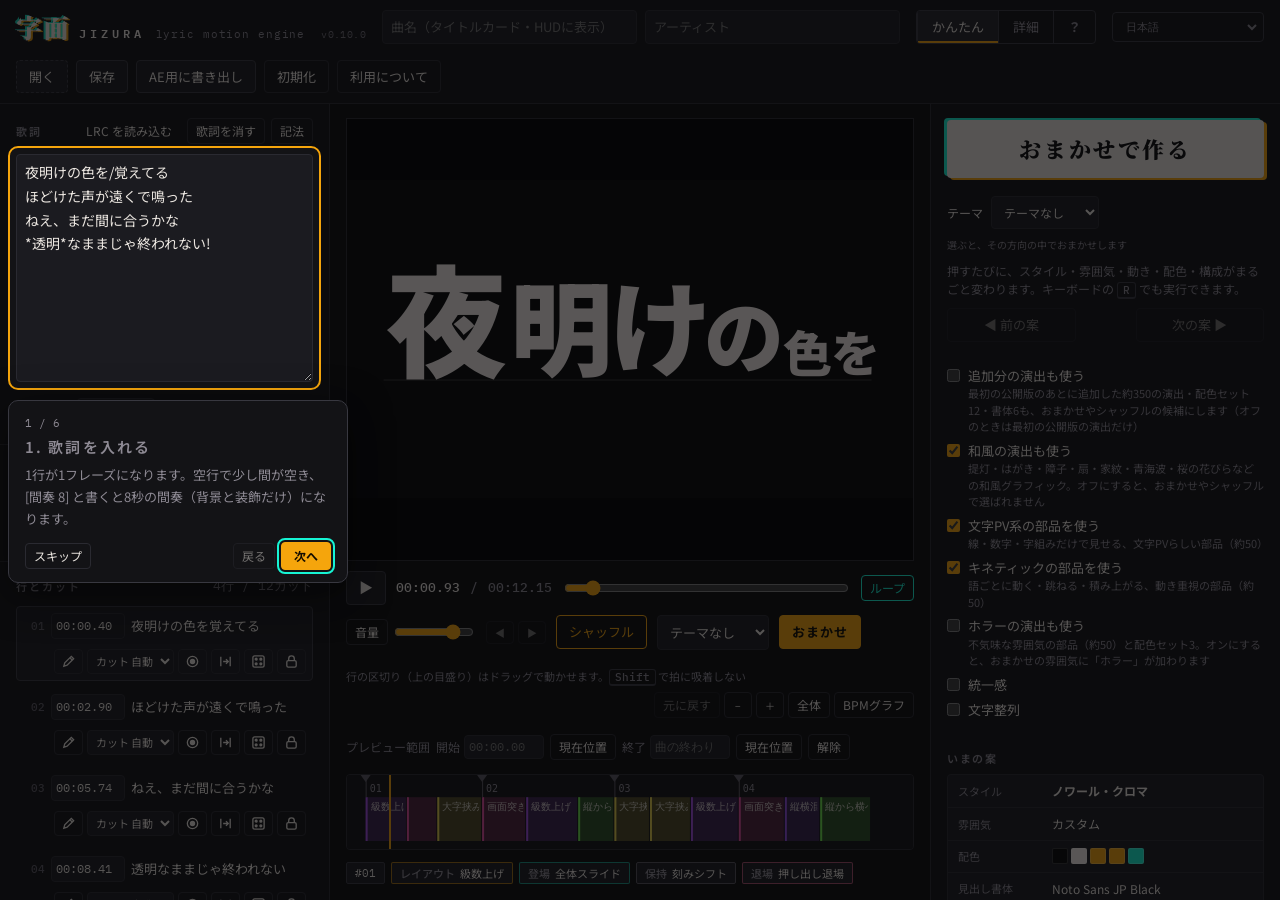
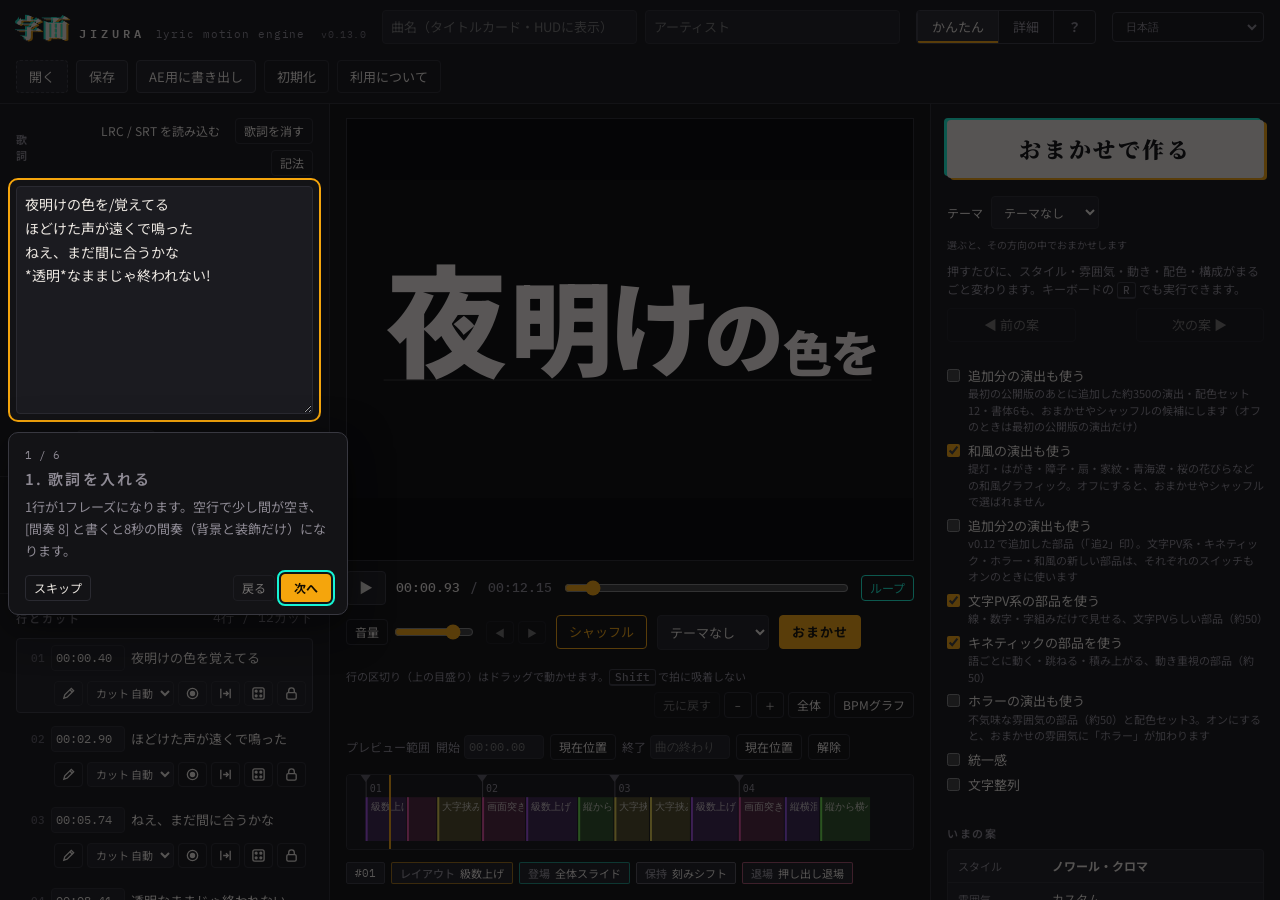
